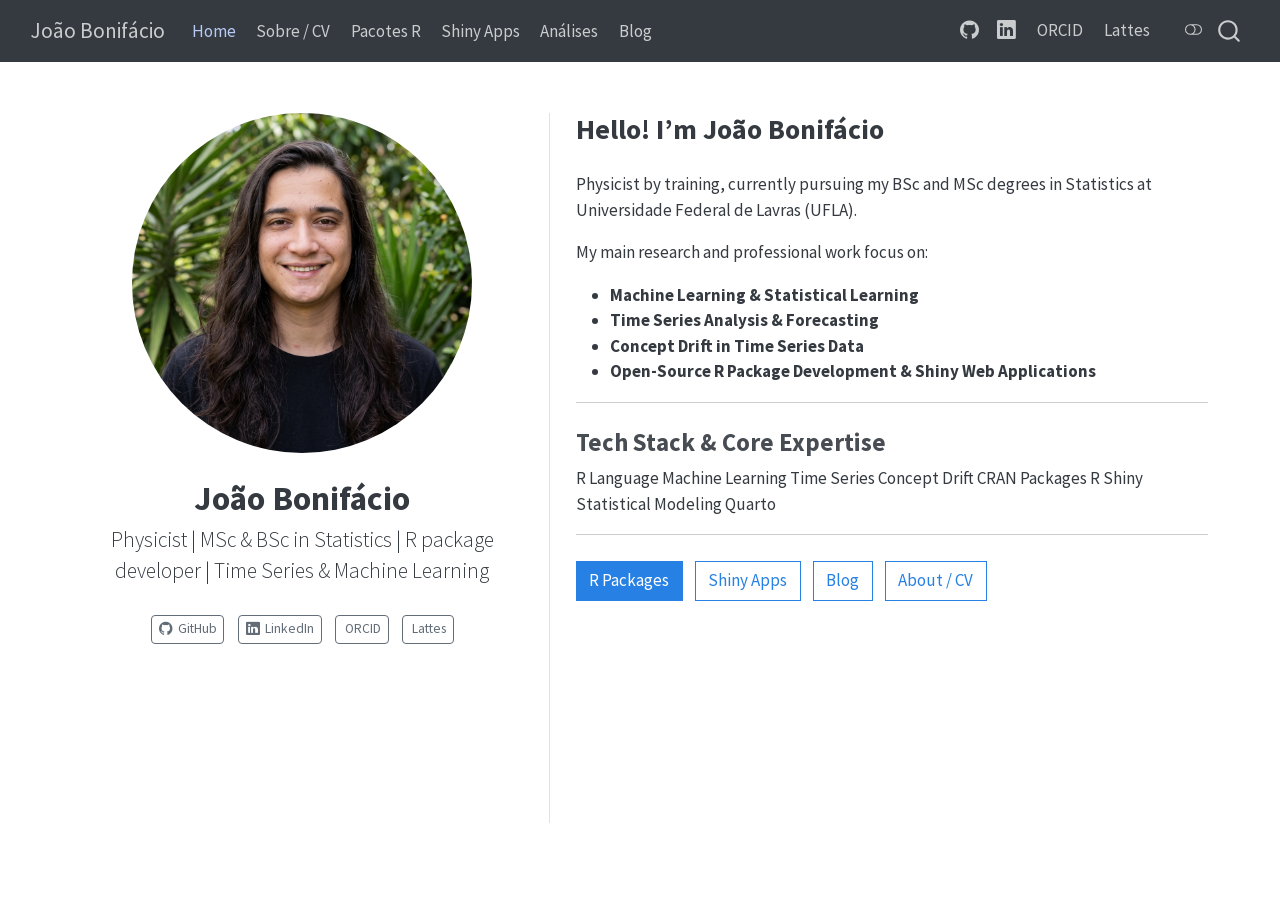
==== docs/index.html @ fd6541ae "feat: adicionar logos vetoriais de ORCID e Lattes e remover link do CRAN das caixas de links" ====
<!DOCTYPE html>
<html xmlns="http://www.w3.org/1999/xhtml" lang="en" xml:lang="en"><head>

<meta charset="utf-8">
<meta name="generator" content="quarto-1.6.39">

<meta name="viewport" content="width=device-width, initial-scale=1.0, user-scalable=yes">


<title>João Bonifácio</title>
<style>
code{white-space: pre-wrap;}
span.smallcaps{font-variant: small-caps;}
div.columns{display: flex; gap: min(4vw, 1.5em);}
div.column{flex: auto; overflow-x: auto;}
div.hanging-indent{margin-left: 1.5em; text-indent: -1.5em;}
ul.task-list{list-style: none;}
ul.task-list li input[type="checkbox"] {
width: 0.8em;
margin: 0 0.8em 0.2em -1em;  vertical-align: middle;
}
</style>


<script>const headroomChanged = new CustomEvent("quarto-hrChanged", {
  detail: {},
  bubbles: true,
  cancelable: false,
  composed: false,
});

const announceDismiss = () => {
  const annEl = window.document.getElementById("quarto-announcement");
  if (annEl) {
    annEl.remove();

    const annId = annEl.getAttribute("data-announcement-id");
    window.localStorage.setItem(`quarto-announce-${annId}`, "true");
  }
};

const announceRegister = () => {
  const annEl = window.document.getElementById("quarto-announcement");
  if (annEl) {
    const annId = annEl.getAttribute("data-announcement-id");
    const isDismissed =
      window.localStorage.getItem(`quarto-announce-${annId}`) || false;
    if (isDismissed) {
      announceDismiss();
      return;
    } else {
      annEl.classList.remove("hidden");
    }

    const actionEl = annEl.querySelector(".quarto-announcement-action");
    if (actionEl) {
      actionEl.addEventListener("click", function (e) {
        e.preventDefault();
        // Hide the bar immediately
        announceDismiss();
      });
    }
  }
};

window.document.addEventListener("DOMContentLoaded", function () {
  let init = false;

  announceRegister();

  // Manage the back to top button, if one is present.
  let lastScrollTop = window.pageYOffset || document.documentElement.scrollTop;
  const scrollDownBuffer = 5;
  const scrollUpBuffer = 35;
  const btn = document.getElementById("quarto-back-to-top");
  const hideBackToTop = () => {
    btn.style.display = "none";
  };
  const showBackToTop = () => {
    btn.style.display = "inline-block";
  };
  if (btn) {
    window.document.addEventListener(
      "scroll",
      function () {
        const currentScrollTop =
          window.pageYOffset || document.documentElement.scrollTop;

        // Shows and hides the button 'intelligently' as the user scrolls
        if (currentScrollTop - scrollDownBuffer > lastScrollTop) {
          hideBackToTop();
          lastScrollTop = currentScrollTop <= 0 ? 0 : currentScrollTop;
        } else if (currentScrollTop < lastScrollTop - scrollUpBuffer) {
          showBackToTop();
          lastScrollTop = currentScrollTop <= 0 ? 0 : currentScrollTop;
        }

        // Show the button at the bottom, hides it at the top
        if (currentScrollTop <= 0) {
          hideBackToTop();
        } else if (
          window.innerHeight + currentScrollTop >=
          document.body.offsetHeight
        ) {
          showBackToTop();
        }
      },
      false
    );
  }

  function throttle(func, wait) {
    var timeout;
    return function () {
      const context = this;
      const args = arguments;
      const later = function () {
        clearTimeout(timeout);
        timeout = null;
        func.apply(context, args);
      };

      if (!timeout) {
        timeout = setTimeout(later, wait);
      }
    };
  }

  function headerOffset() {
    // Set an offset if there is are fixed top navbar
    const headerEl = window.document.querySelector("header.fixed-top");
    if (headerEl) {
      return headerEl.clientHeight;
    } else {
      return 0;
    }
  }

  function footerOffset() {
    const footerEl = window.document.querySelector("footer.footer");
    if (footerEl) {
      return footerEl.clientHeight;
    } else {
      return 0;
    }
  }

  function dashboardOffset() {
    const dashboardNavEl = window.document.getElementById(
      "quarto-dashboard-header"
    );
    if (dashboardNavEl !== null) {
      return dashboardNavEl.clientHeight;
    } else {
      return 0;
    }
  }

  function updateDocumentOffsetWithoutAnimation() {
    updateDocumentOffset(false);
  }

  function updateDocumentOffset(animated) {
    // set body offset
    const topOffset = headerOffset();
    const bodyOffset = topOffset + footerOffset() + dashboardOffset();
    const bodyEl = window.document.body;
    bodyEl.setAttribute("data-bs-offset", topOffset);
    bodyEl.style.paddingTop = topOffset + "px";

    // deal with sidebar offsets
    const sidebars = window.document.querySelectorAll(
      ".sidebar, .headroom-target"
    );
    sidebars.forEach((sidebar) => {
      if (!animated) {
        sidebar.classList.add("notransition");
        // Remove the no transition class after the animation has time to complete
        setTimeout(function () {
          sidebar.classList.remove("notransition");
        }, 201);
      }

      if (window.Headroom && sidebar.classList.contains("sidebar-unpinned")) {
        sidebar.style.top = "0";
        sidebar.style.maxHeight = "100vh";
      } else {
        sidebar.style.top = topOffset + "px";
        sidebar.style.maxHeight = "calc(100vh - " + topOffset + "px)";
      }
    });

    // allow space for footer
    const mainContainer = window.document.querySelector(".quarto-container");
    if (mainContainer) {
      mainContainer.style.minHeight = "calc(100vh - " + bodyOffset + "px)";
    }

    // link offset
    let linkStyle = window.document.querySelector("#quarto-target-style");
    if (!linkStyle) {
      linkStyle = window.document.createElement("style");
      linkStyle.setAttribute("id", "quarto-target-style");
      window.document.head.appendChild(linkStyle);
    }
    while (linkStyle.firstChild) {
      linkStyle.removeChild(linkStyle.firstChild);
    }
    if (topOffset > 0) {
      linkStyle.appendChild(
        window.document.createTextNode(`
      section:target::before {
        content: "";
        display: block;
        height: ${topOffset}px;
        margin: -${topOffset}px 0 0;
      }`)
      );
    }
    if (init) {
      window.dispatchEvent(headroomChanged);
    }
    init = true;
  }

  // initialize headroom
  var header = window.document.querySelector("#quarto-header");
  if (header && window.Headroom) {
    const headroom = new window.Headroom(header, {
      tolerance: 5,
      onPin: function () {
        const sidebars = window.document.querySelectorAll(
          ".sidebar, .headroom-target"
        );
        sidebars.forEach((sidebar) => {
          sidebar.classList.remove("sidebar-unpinned");
        });
        updateDocumentOffset();
      },
      onUnpin: function () {
        const sidebars = window.document.querySelectorAll(
          ".sidebar, .headroom-target"
        );
        sidebars.forEach((sidebar) => {
          sidebar.classList.add("sidebar-unpinned");
        });
        updateDocumentOffset();
      },
    });
    headroom.init();

    let frozen = false;
    window.quartoToggleHeadroom = function () {
      if (frozen) {
        headroom.unfreeze();
        frozen = false;
      } else {
        headroom.freeze();
        frozen = true;
      }
    };
  }

  window.addEventListener(
    "hashchange",
    function (e) {
      if (
        getComputedStyle(document.documentElement).scrollBehavior !== "smooth"
      ) {
        window.scrollTo(0, window.pageYOffset - headerOffset());
      }
    },
    false
  );

  // Observe size changed for the header
  const headerEl = window.document.querySelector("header.fixed-top");
  if (headerEl && window.ResizeObserver) {
    const observer = new window.ResizeObserver(() => {
      setTimeout(updateDocumentOffsetWithoutAnimation, 0);
    });
    observer.observe(headerEl, {
      attributes: true,
      childList: true,
      characterData: true,
    });
  } else {
    window.addEventListener(
      "resize",
      throttle(updateDocumentOffsetWithoutAnimation, 50)
    );
  }
  setTimeout(updateDocumentOffsetWithoutAnimation, 250);

  // fixup index.html links if we aren't on the filesystem
  if (window.location.protocol !== "file:") {
    const links = window.document.querySelectorAll("a");
    for (let i = 0; i < links.length; i++) {
      if (links[i].href) {
        links[i].dataset.originalHref = links[i].href;
        links[i].href = links[i].href.replace(/\/index\.html/, "/");
      }
    }

    // Fixup any sharing links that require urls
    // Append url to any sharing urls
    const sharingLinks = window.document.querySelectorAll(
      "a.sidebar-tools-main-item, a.quarto-navigation-tool, a.quarto-navbar-tools, a.quarto-navbar-tools-item"
    );
    for (let i = 0; i < sharingLinks.length; i++) {
      const sharingLink = sharingLinks[i];
      const href = sharingLink.getAttribute("href");
      if (href) {
        sharingLink.setAttribute(
          "href",
          href.replace("|url|", window.location.href)
        );
      }
    }

    // Scroll the active navigation item into view, if necessary
    const navSidebar = window.document.querySelector("nav#quarto-sidebar");
    if (navSidebar) {
      // Find the active item
      const activeItem = navSidebar.querySelector("li.sidebar-item a.active");
      if (activeItem) {
        // Wait for the scroll height and height to resolve by observing size changes on the
        // nav element that is scrollable
        const resizeObserver = new ResizeObserver((_entries) => {
          // The bottom of the element
          const elBottom = activeItem.offsetTop;
          const viewBottom = navSidebar.scrollTop + navSidebar.clientHeight;

          // The element height and scroll height are the same, then we are still loading
          if (viewBottom !== navSidebar.scrollHeight) {
            // Determine if the item isn't visible and scroll to it
            if (elBottom >= viewBottom) {
              navSidebar.scrollTop = elBottom;
            }

            // stop observing now since we've completed the scroll
            resizeObserver.unobserve(navSidebar);
          }
        });
        resizeObserver.observe(navSidebar);
      }
    }
  }
});
</script>
<script>/*!
 * headroom.js v0.12.0 - Give your page some headroom. Hide your header until you need it
 * Copyright (c) 2020 Nick Williams - http://wicky.nillia.ms/headroom.js
 * License: MIT
 */

!function(t,n){"object"==typeof exports&&"undefined"!=typeof module?module.exports=n():"function"==typeof define&&define.amd?define(n):(t=t||self).Headroom=n()}(this,function(){"use strict";function t(){return"undefined"!=typeof window}function d(t){return function(t){return t&&t.document&&function(t){return 9===t.nodeType}(t.document)}(t)?function(t){var n=t.document,o=n.body,s=n.documentElement;return{scrollHeight:function(){return Math.max(o.scrollHeight,s.scrollHeight,o.offsetHeight,s.offsetHeight,o.clientHeight,s.clientHeight)},height:function(){return t.innerHeight||s.clientHeight||o.clientHeight},scrollY:function(){return void 0!==t.pageYOffset?t.pageYOffset:(s||o.parentNode||o).scrollTop}}}(t):function(t){return{scrollHeight:function(){return Math.max(t.scrollHeight,t.offsetHeight,t.clientHeight)},height:function(){return Math.max(t.offsetHeight,t.clientHeight)},scrollY:function(){return t.scrollTop}}}(t)}function n(t,s,e){var n,o=function(){var n=!1;try{var t={get passive(){n=!0}};window.addEventListener("test",t,t),window.removeEventListener("test",t,t)}catch(t){n=!1}return n}(),i=!1,r=d(t),l=r.scrollY(),a={};function c(){var t=Math.round(r.scrollY()),n=r.height(),o=r.scrollHeight();a.scrollY=t,a.lastScrollY=l,a.direction=l<t?"down":"up",a.distance=Math.abs(t-l),a.isOutOfBounds=t<0||o<t+n,a.top=t<=s.offset[a.direction],a.bottom=o<=t+n,a.toleranceExceeded=a.distance>s.tolerance[a.direction],e(a),l=t,i=!1}function h(){i||(i=!0,n=requestAnimationFrame(c))}var u=!!o&&{passive:!0,capture:!1};return t.addEventListener("scroll",h,u),c(),{destroy:function(){cancelAnimationFrame(n),t.removeEventListener("scroll",h,u)}}}function o(t){return t===Object(t)?t:{down:t,up:t}}function s(t,n){n=n||{},Object.assign(this,s.options,n),this.classes=Object.assign({},s.options.classes,n.classes),this.elem=t,this.tolerance=o(this.tolerance),this.offset=o(this.offset),this.initialised=!1,this.frozen=!1}return s.prototype={constructor:s,init:function(){return s.cutsTheMustard&&!this.initialised&&(this.addClass("initial"),this.initialised=!0,setTimeout(function(t){t.scrollTracker=n(t.scroller,{offset:t.offset,tolerance:t.tolerance},t.update.bind(t))},100,this)),this},destroy:function(){this.initialised=!1,Object.keys(this.classes).forEach(this.removeClass,this),this.scrollTracker.destroy()},unpin:function(){!this.hasClass("pinned")&&this.hasClass("unpinned")||(this.addClass("unpinned"),this.removeClass("pinned"),this.onUnpin&&this.onUnpin.call(this))},pin:function(){this.hasClass("unpinned")&&(this.addClass("pinned"),this.removeClass("unpinned"),this.onPin&&this.onPin.call(this))},freeze:function(){this.frozen=!0,this.addClass("frozen")},unfreeze:function(){this.frozen=!1,this.removeClass("frozen")},top:function(){this.hasClass("top")||(this.addClass("top"),this.removeClass("notTop"),this.onTop&&this.onTop.call(this))},notTop:function(){this.hasClass("notTop")||(this.addClass("notTop"),this.removeClass("top"),this.onNotTop&&this.onNotTop.call(this))},bottom:function(){this.hasClass("bottom")||(this.addClass("bottom"),this.removeClass("notBottom"),this.onBottom&&this.onBottom.call(this))},notBottom:function(){this.hasClass("notBottom")||(this.addClass("notBottom"),this.removeClass("bottom"),this.onNotBottom&&this.onNotBottom.call(this))},shouldUnpin:function(t){return"down"===t.direction&&!t.top&&t.toleranceExceeded},shouldPin:function(t){return"up"===t.direction&&t.toleranceExceeded||t.top},addClass:function(t){this.elem.classList.add.apply(this.elem.classList,this.classes[t].split(" "))},removeClass:function(t){this.elem.classList.remove.apply(this.elem.classList,this.classes[t].split(" "))},hasClass:function(t){return this.classes[t].split(" ").every(function(t){return this.classList.contains(t)},this.elem)},update:function(t){t.isOutOfBounds||!0!==this.frozen&&(t.top?this.top():this.notTop(),t.bottom?this.bottom():this.notBottom(),this.shouldUnpin(t)?this.unpin():this.shouldPin(t)&&this.pin())}},s.options={tolerance:{up:0,down:0},offset:0,scroller:t()?window:null,classes:{frozen:"headroom--frozen",pinned:"headroom--pinned",unpinned:"headroom--unpinned",top:"headroom--top",notTop:"headroom--not-top",bottom:"headroom--bottom",notBottom:"headroom--not-bottom",initial:"headroom"}},s.cutsTheMustard=!!(t()&&function(){}.bind&&"classList"in document.documentElement&&Object.assign&&Object.keys&&requestAnimationFrame),s});
</script>
<script>/*!
 * clipboard.js v2.0.11
 * https://clipboardjs.com/
 *
 * Licensed MIT © Zeno Rocha
 */
!function(t,e){"object"==typeof exports&&"object"==typeof module?module.exports=e():"function"==typeof define&&define.amd?define([],e):"object"==typeof exports?exports.ClipboardJS=e():t.ClipboardJS=e()}(this,function(){return n={686:function(t,e,n){"use strict";n.d(e,{default:function(){return b}});var e=n(279),i=n.n(e),e=n(370),u=n.n(e),e=n(817),r=n.n(e);function c(t){try{return document.execCommand(t)}catch(t){return}}var a=function(t){t=r()(t);return c("cut"),t};function o(t,e){var n,o,t=(n=t,o="rtl"===document.documentElement.getAttribute("dir"),(t=document.createElement("textarea")).style.fontSize="12pt",t.style.border="0",t.style.padding="0",t.style.margin="0",t.style.position="absolute",t.style[o?"right":"left"]="-9999px",o=window.pageYOffset||document.documentElement.scrollTop,t.style.top="".concat(o,"px"),t.setAttribute("readonly",""),t.value=n,t);return e.container.appendChild(t),e=r()(t),c("copy"),t.remove(),e}var f=function(t){var e=1<arguments.length&&void 0!==arguments[1]?arguments[1]:{container:document.body},n="";return"string"==typeof t?n=o(t,e):t instanceof HTMLInputElement&&!["text","search","url","tel","password"].includes(null==t?void 0:t.type)?n=o(t.value,e):(n=r()(t),c("copy")),n};function l(t){return(l="function"==typeof Symbol&&"symbol"==typeof Symbol.iterator?function(t){return typeof t}:function(t){return t&&"function"==typeof Symbol&&t.constructor===Symbol&&t!==Symbol.prototype?"symbol":typeof t})(t)}var s=function(){var t=0<arguments.length&&void 0!==arguments[0]?arguments[0]:{},e=t.action,n=void 0===e?"copy":e,o=t.container,e=t.target,t=t.text;if("copy"!==n&&"cut"!==n)throw new Error('Invalid "action" value, use either "copy" or "cut"');if(void 0!==e){if(!e||"object"!==l(e)||1!==e.nodeType)throw new Error('Invalid "target" value, use a valid Element');if("copy"===n&&e.hasAttribute("disabled"))throw new Error('Invalid "target" attribute. Please use "readonly" instead of "disabled" attribute');if("cut"===n&&(e.hasAttribute("readonly")||e.hasAttribute("disabled")))throw new Error('Invalid "target" attribute. You can\'t cut text from elements with "readonly" or "disabled" attributes')}return t?f(t,{container:o}):e?"cut"===n?a(e):f(e,{container:o}):void 0};function p(t){return(p="function"==typeof Symbol&&"symbol"==typeof Symbol.iterator?function(t){return typeof t}:function(t){return t&&"function"==typeof Symbol&&t.constructor===Symbol&&t!==Symbol.prototype?"symbol":typeof t})(t)}function d(t,e){for(var n=0;n<e.length;n++){var o=e[n];o.enumerable=o.enumerable||!1,o.configurable=!0,"value"in o&&(o.writable=!0),Object.defineProperty(t,o.key,o)}}function y(t,e){return(y=Object.setPrototypeOf||function(t,e){return t.__proto__=e,t})(t,e)}function h(n){var o=function(){if("undefined"==typeof Reflect||!Reflect.construct)return!1;if(Reflect.construct.sham)return!1;if("function"==typeof Proxy)return!0;try{return Date.prototype.toString.call(Reflect.construct(Date,[],function(){})),!0}catch(t){return!1}}();return function(){var t,e=v(n);return t=o?(t=v(this).constructor,Reflect.construct(e,arguments,t)):e.apply(this,arguments),e=this,!(t=t)||"object"!==p(t)&&"function"!=typeof t?function(t){if(void 0!==t)return t;throw new ReferenceError("this hasn't been initialised - super() hasn't been called")}(e):t}}function v(t){return(v=Object.setPrototypeOf?Object.getPrototypeOf:function(t){return t.__proto__||Object.getPrototypeOf(t)})(t)}function m(t,e){t="data-clipboard-".concat(t);if(e.hasAttribute(t))return e.getAttribute(t)}var b=function(){!function(t,e){if("function"!=typeof e&&null!==e)throw new TypeError("Super expression must either be null or a function");t.prototype=Object.create(e&&e.prototype,{constructor:{value:t,writable:!0,configurable:!0}}),e&&y(t,e)}(r,i());var t,e,n,o=h(r);function r(t,e){var n;return function(t){if(!(t instanceof r))throw new TypeError("Cannot call a class as a function")}(this),(n=o.call(this)).resolveOptions(e),n.listenClick(t),n}return t=r,n=[{key:"copy",value:function(t){var e=1<arguments.length&&void 0!==arguments[1]?arguments[1]:{container:document.body};return f(t,e)}},{key:"cut",value:function(t){return a(t)}},{key:"isSupported",value:function(){var t=0<arguments.length&&void 0!==arguments[0]?arguments[0]:["copy","cut"],t="string"==typeof t?[t]:t,e=!!document.queryCommandSupported;return t.forEach(function(t){e=e&&!!document.queryCommandSupported(t)}),e}}],(e=[{key:"resolveOptions",value:function(){var t=0<arguments.length&&void 0!==arguments[0]?arguments[0]:{};this.action="function"==typeof t.action?t.action:this.defaultAction,this.target="function"==typeof t.target?t.target:this.defaultTarget,this.text="function"==typeof t.text?t.text:this.defaultText,this.container="object"===p(t.container)?t.container:document.body}},{key:"listenClick",value:function(t){var e=this;this.listener=u()(t,"click",function(t){return e.onClick(t)})}},{key:"onClick",value:function(t){var e=t.delegateTarget||t.currentTarget,n=this.action(e)||"copy",t=s({action:n,container:this.container,target:this.target(e),text:this.text(e)});this.emit(t?"success":"error",{action:n,text:t,trigger:e,clearSelection:function(){e&&e.focus(),window.getSelection().removeAllRanges()}})}},{key:"defaultAction",value:function(t){return m("action",t)}},{key:"defaultTarget",value:function(t){t=m("target",t);if(t)return document.querySelector(t)}},{key:"defaultText",value:function(t){return m("text",t)}},{key:"destroy",value:function(){this.listener.destroy()}}])&&d(t.prototype,e),n&&d(t,n),r}()},828:function(t){var e;"undefined"==typeof Element||Element.prototype.matches||((e=Element.prototype).matches=e.matchesSelector||e.mozMatchesSelector||e.msMatchesSelector||e.oMatchesSelector||e.webkitMatchesSelector),t.exports=function(t,e){for(;t&&9!==t.nodeType;){if("function"==typeof t.matches&&t.matches(e))return t;t=t.parentNode}}},438:function(t,e,n){var u=n(828);function i(t,e,n,o,r){var i=function(e,n,t,o){return function(t){t.delegateTarget=u(t.target,n),t.delegateTarget&&o.call(e,t)}}.apply(this,arguments);return t.addEventListener(n,i,r),{destroy:function(){t.removeEventListener(n,i,r)}}}t.exports=function(t,e,n,o,r){return"function"==typeof t.addEventListener?i.apply(null,arguments):"function"==typeof n?i.bind(null,document).apply(null,arguments):("string"==typeof t&&(t=document.querySelectorAll(t)),Array.prototype.map.call(t,function(t){return i(t,e,n,o,r)}))}},879:function(t,n){n.node=function(t){return void 0!==t&&t instanceof HTMLElement&&1===t.nodeType},n.nodeList=function(t){var e=Object.prototype.toString.call(t);return void 0!==t&&("[object NodeList]"===e||"[object HTMLCollection]"===e)&&"length"in t&&(0===t.length||n.node(t[0]))},n.string=function(t){return"string"==typeof t||t instanceof String},n.fn=function(t){return"[object Function]"===Object.prototype.toString.call(t)}},370:function(t,e,n){var f=n(879),l=n(438);t.exports=function(t,e,n){if(!t&&!e&&!n)throw new Error("Missing required arguments");if(!f.string(e))throw new TypeError("Second argument must be a String");if(!f.fn(n))throw new TypeError("Third argument must be a Function");if(f.node(t))return c=e,a=n,(u=t).addEventListener(c,a),{destroy:function(){u.removeEventListener(c,a)}};if(f.nodeList(t))return o=t,r=e,i=n,Array.prototype.forEach.call(o,function(t){t.addEventListener(r,i)}),{destroy:function(){Array.prototype.forEach.call(o,function(t){t.removeEventListener(r,i)})}};if(f.string(t))return t=t,e=e,n=n,l(document.body,t,e,n);throw new TypeError("First argument must be a String, HTMLElement, HTMLCollection, or NodeList");var o,r,i,u,c,a}},817:function(t){t.exports=function(t){var e,n="SELECT"===t.nodeName?(t.focus(),t.value):"INPUT"===t.nodeName||"TEXTAREA"===t.nodeName?((e=t.hasAttribute("readonly"))||t.setAttribute("readonly",""),t.select(),t.setSelectionRange(0,t.value.length),e||t.removeAttribute("readonly"),t.value):(t.hasAttribute("contenteditable")&&t.focus(),n=window.getSelection(),(e=document.createRange()).selectNodeContents(t),n.removeAllRanges(),n.addRange(e),n.toString());return n}},279:function(t){function e(){}e.prototype={on:function(t,e,n){var o=this.e||(this.e={});return(o[t]||(o[t]=[])).push({fn:e,ctx:n}),this},once:function(t,e,n){var o=this;function r(){o.off(t,r),e.apply(n,arguments)}return r._=e,this.on(t,r,n)},emit:function(t){for(var e=[].slice.call(arguments,1),n=((this.e||(this.e={}))[t]||[]).slice(),o=0,r=n.length;o<r;o++)n[o].fn.apply(n[o].ctx,e);return this},off:function(t,e){var n=this.e||(this.e={}),o=n[t],r=[];if(o&&e)for(var i=0,u=o.length;i<u;i++)o[i].fn!==e&&o[i].fn._!==e&&r.push(o[i]);return r.length?n[t]=r:delete n[t],this}},t.exports=e,t.exports.TinyEmitter=e}},r={},o.n=function(t){var e=t&&t.__esModule?function(){return t.default}:function(){return t};return o.d(e,{a:e}),e},o.d=function(t,e){for(var n in e)o.o(e,n)&&!o.o(t,n)&&Object.defineProperty(t,n,{enumerable:!0,get:e[n]})},o.o=function(t,e){return Object.prototype.hasOwnProperty.call(t,e)},o(686).default;function o(t){if(r[t])return r[t].exports;var e=r[t]={exports:{}};return n[t](e,e.exports,o),e.exports}var n,r});</script>
<script>/*! @algolia/autocomplete-js 1.11.1 | MIT License | © Algolia, Inc. and contributors | https://github.com/algolia/autocomplete */
!function(e,t){"object"==typeof exports&&"undefined"!=typeof module?t(exports):"function"==typeof define&&define.amd?define(["exports"],t):t((e="undefined"!=typeof globalThis?globalThis:e||self)["@algolia/autocomplete-js"]={})}(this,(function(e){"use strict";function t(e,t){var n=Object.keys(e);if(Object.getOwnPropertySymbols){var r=Object.getOwnPropertySymbols(e);t&&(r=r.filter((function(t){return Object.getOwnPropertyDescriptor(e,t).enumerable}))),n.push.apply(n,r)}return n}function n(e){for(var n=1;n<arguments.length;n++){var r=null!=arguments[n]?arguments[n]:{};n%2?t(Object(r),!0).forEach((function(t){o(e,t,r[t])})):Object.getOwnPropertyDescriptors?Object.defineProperties(e,Object.getOwnPropertyDescriptors(r)):t(Object(r)).forEach((function(t){Object.defineProperty(e,t,Object.getOwnPropertyDescriptor(r,t))}))}return e}function r(e){return r="function"==typeof Symbol&&"symbol"==typeof Symbol.iterator?function(e){return typeof e}:function(e){return e&&"function"==typeof Symbol&&e.constructor===Symbol&&e!==Symbol.prototype?"symbol":typeof e},r(e)}function o(e,t,n){return(t=function(e){var t=function(e,t){if("object"!=typeof e||null===e)return e;var n=e[Symbol.toPrimitive];if(void 0!==n){var r=n.call(e,t||"default");if("object"!=typeof r)return r;throw new TypeError("@@toPrimitive must return a primitive value.")}return("string"===t?String:Number)(e)}(e,"string");return"symbol"==typeof t?t:String(t)}(t))in e?Object.defineProperty(e,t,{value:n,enumerable:!0,configurable:!0,writable:!0}):e[t]=n,e}function i(){return i=Object.assign?Object.assign.bind():function(e){for(var t=1;t<arguments.length;t++){var n=arguments[t];for(var r in n)Object.prototype.hasOwnProperty.call(n,r)&&(e[r]=n[r])}return e},i.apply(this,arguments)}function u(e,t){if(null==e)return{};var n,r,o=function(e,t){if(null==e)return{};var n,r,o={},i=Object.keys(e);for(r=0;r<i.length;r++)n=i[r],t.indexOf(n)>=0||(o[n]=e[n]);return o}(e,t);if(Object.getOwnPropertySymbols){var i=Object.getOwnPropertySymbols(e);for(r=0;r<i.length;r++)n=i[r],t.indexOf(n)>=0||Object.prototype.propertyIsEnumerable.call(e,n)&&(o[n]=e[n])}return o}function a(e,t){return function(e){if(Array.isArray(e))return e}(e)||function(e,t){var n=null==e?null:"undefined"!=typeof Symbol&&e[Symbol.iterator]||e["@@iterator"];if(null!=n){var r,o,i,u,a=[],l=!0,c=!1;try{if(i=(n=n.call(e)).next,0===t){if(Object(n)!==n)return;l=!1}else for(;!(l=(r=i.call(n)).done)&&(a.push(r.value),a.length!==t);l=!0);}catch(e){c=!0,o=e}finally{try{if(!l&&null!=n.return&&(u=n.return(),Object(u)!==u))return}finally{if(c)throw o}}return a}}(e,t)||c(e,t)||function(){throw new TypeError("Invalid attempt to destructure non-iterable instance.\nIn order to be iterable, non-array objects must have a [Symbol.iterator]() method.")}()}function l(e){return function(e){if(Array.isArray(e))return s(e)}(e)||function(e){if("undefined"!=typeof Symbol&&null!=e[Symbol.iterator]||null!=e["@@iterator"])return Array.from(e)}(e)||c(e)||function(){throw new TypeError("Invalid attempt to spread non-iterable instance.\nIn order to be iterable, non-array objects must have a [Symbol.iterator]() method.")}()}function c(e,t){if(e){if("string"==typeof e)return s(e,t);var n=Object.prototype.toString.call(e).slice(8,-1);return"Object"===n&&e.constructor&&(n=e.constructor.name),"Map"===n||"Set"===n?Array.from(e):"Arguments"===n||/^(?:Ui|I)nt(?:8|16|32)(?:Clamped)?Array$/.test(n)?s(e,t):void 0}}function s(e,t){(null==t||t>e.length)&&(t=e.length);for(var n=0,r=new Array(t);n<t;n++)r[n]=e[n];return r}function f(e){return{current:e}}function p(e,t){var n=void 0;return function(){for(var r=arguments.length,o=new Array(r),i=0;i<r;i++)o[i]=arguments[i];n&&clearTimeout(n),n=setTimeout((function(){return e.apply(void 0,o)}),t)}}function m(e){return e.reduce((function(e,t){return e.concat(t)}),[])}var v=0;function d(){return"autocomplete-".concat(v++)}function y(e,t){return t.reduce((function(e,t){return e&&e[t]}),e)}function b(e){return 0===e.collections.length?0:e.collections.reduce((function(e,t){return e+t.items.length}),0)}function g(e){return e!==Object(e)}function h(e,t){if(e===t)return!0;if(g(e)||g(t)||"function"==typeof e||"function"==typeof t)return e===t;if(Object.keys(e).length!==Object.keys(t).length)return!1;for(var n=0,r=Object.keys(e);n<r.length;n++){var o=r[n];if(!(o in t))return!1;if(!h(e[o],t[o]))return!1}return!0}var O=function(){};var _="1.11.1",S=[{segment:"autocomplete-core",version:_}];function j(e){var t=e.item,n=e.items,r=void 0===n?[]:n;return{index:t.__autocomplete_indexName,items:[t],positions:[1+r.findIndex((function(e){return e.objectID===t.objectID}))],queryID:t.__autocomplete_queryID,algoliaSource:["autocomplete"]}}function P(e,t){return function(e){if(Array.isArray(e))return e}(e)||function(e,t){var n=null==e?null:"undefined"!=typeof Symbol&&e[Symbol.iterator]||e["@@iterator"];if(null!=n){var r,o,i,u,a=[],l=!0,c=!1;try{if(i=(n=n.call(e)).next,0===t){if(Object(n)!==n)return;l=!1}else for(;!(l=(r=i.call(n)).done)&&(a.push(r.value),a.length!==t);l=!0);}catch(e){c=!0,o=e}finally{try{if(!l&&null!=n.return&&(u=n.return(),Object(u)!==u))return}finally{if(c)throw o}}return a}}(e,t)||function(e,t){if(!e)return;if("string"==typeof e)return w(e,t);var n=Object.prototype.toString.call(e).slice(8,-1);"Object"===n&&e.constructor&&(n=e.constructor.name);if("Map"===n||"Set"===n)return Array.from(e);if("Arguments"===n||/^(?:Ui|I)nt(?:8|16|32)(?:Clamped)?Array$/.test(n))return w(e,t)}(e,t)||function(){throw new TypeError("Invalid attempt to destructure non-iterable instance.\nIn order to be iterable, non-array objects must have a [Symbol.iterator]() method.")}()}function w(e,t){(null==t||t>e.length)&&(t=e.length);for(var n=0,r=new Array(t);n<t;n++)r[n]=e[n];return r}var I=["items"],A=["items"];function E(e){return E="function"==typeof Symbol&&"symbol"==typeof Symbol.iterator?function(e){return typeof e}:function(e){return e&&"function"==typeof Symbol&&e.constructor===Symbol&&e!==Symbol.prototype?"symbol":typeof e},E(e)}function D(e){return function(e){if(Array.isArray(e))return C(e)}(e)||function(e){if("undefined"!=typeof Symbol&&null!=e[Symbol.iterator]||null!=e["@@iterator"])return Array.from(e)}(e)||function(e,t){if(!e)return;if("string"==typeof e)return C(e,t);var n=Object.prototype.toString.call(e).slice(8,-1);"Object"===n&&e.constructor&&(n=e.constructor.name);if("Map"===n||"Set"===n)return Array.from(e);if("Arguments"===n||/^(?:Ui|I)nt(?:8|16|32)(?:Clamped)?Array$/.test(n))return C(e,t)}(e)||function(){throw new TypeError("Invalid attempt to spread non-iterable instance.\nIn order to be iterable, non-array objects must have a [Symbol.iterator]() method.")}()}function C(e,t){(null==t||t>e.length)&&(t=e.length);for(var n=0,r=new Array(t);n<t;n++)r[n]=e[n];return r}function k(e,t){if(null==e)return{};var n,r,o=function(e,t){if(null==e)return{};var n,r,o={},i=Object.keys(e);for(r=0;r<i.length;r++)n=i[r],t.indexOf(n)>=0||(o[n]=e[n]);return o}(e,t);if(Object.getOwnPropertySymbols){var i=Object.getOwnPropertySymbols(e);for(r=0;r<i.length;r++)n=i[r],t.indexOf(n)>=0||Object.prototype.propertyIsEnumerable.call(e,n)&&(o[n]=e[n])}return o}function x(e,t){var n=Object.keys(e);if(Object.getOwnPropertySymbols){var r=Object.getOwnPropertySymbols(e);t&&(r=r.filter((function(t){return Object.getOwnPropertyDescriptor(e,t).enumerable}))),n.push.apply(n,r)}return n}function N(e){for(var t=1;t<arguments.length;t++){var n=null!=arguments[t]?arguments[t]:{};t%2?x(Object(n),!0).forEach((function(t){T(e,t,n[t])})):Object.getOwnPropertyDescriptors?Object.defineProperties(e,Object.getOwnPropertyDescriptors(n)):x(Object(n)).forEach((function(t){Object.defineProperty(e,t,Object.getOwnPropertyDescriptor(n,t))}))}return e}function T(e,t,n){return(t=function(e){var t=function(e,t){if("object"!==E(e)||null===e)return e;var n=e[Symbol.toPrimitive];if(void 0!==n){var r=n.call(e,t||"default");if("object"!==E(r))return r;throw new TypeError("@@toPrimitive must return a primitive value.")}return("string"===t?String:Number)(e)}(e,"string");return"symbol"===E(t)?t:String(t)}(t))in e?Object.defineProperty(e,t,{value:n,enumerable:!0,configurable:!0,writable:!0}):e[t]=n,e}function q(e){for(var t=arguments.length>1&&void 0!==arguments[1]?arguments[1]:20,n=[],r=0;r<e.objectIDs.length;r+=t)n.push(N(N({},e),{},{objectIDs:e.objectIDs.slice(r,r+t)}));return n}function B(e){return e.map((function(e){var t=e.items,n=k(e,I);return N(N({},n),{},{objectIDs:(null==t?void 0:t.map((function(e){return e.objectID})))||n.objectIDs})}))}function R(e){var t,n,r,o=(t=P((e.version||"").split(".").map(Number),2),n=t[0],r=t[1],n>=3||2===n&&r>=4||1===n&&r>=10);function i(t,n,r){if(o&&void 0!==r){var i=r[0].__autocomplete_algoliaCredentials,u={"X-Algolia-Application-Id":i.appId,"X-Algolia-API-Key":i.apiKey};e.apply(void 0,[t].concat(D(n),[{headers:u}]))}else e.apply(void 0,[t].concat(D(n)))}return{init:function(t,n){e("init",{appId:t,apiKey:n})},setUserToken:function(t){e("setUserToken",t)},clickedObjectIDsAfterSearch:function(){for(var e=arguments.length,t=new Array(e),n=0;n<e;n++)t[n]=arguments[n];t.length>0&&i("clickedObjectIDsAfterSearch",B(t),t[0].items)},clickedObjectIDs:function(){for(var e=arguments.length,t=new Array(e),n=0;n<e;n++)t[n]=arguments[n];t.length>0&&i("clickedObjectIDs",B(t),t[0].items)},clickedFilters:function(){for(var t=arguments.length,n=new Array(t),r=0;r<t;r++)n[r]=arguments[r];n.length>0&&e.apply(void 0,["clickedFilters"].concat(n))},convertedObjectIDsAfterSearch:function(){for(var e=arguments.length,t=new Array(e),n=0;n<e;n++)t[n]=arguments[n];t.length>0&&i("convertedObjectIDsAfterSearch",B(t),t[0].items)},convertedObjectIDs:function(){for(var e=arguments.length,t=new Array(e),n=0;n<e;n++)t[n]=arguments[n];t.length>0&&i("convertedObjectIDs",B(t),t[0].items)},convertedFilters:function(){for(var t=arguments.length,n=new Array(t),r=0;r<t;r++)n[r]=arguments[r];n.length>0&&e.apply(void 0,["convertedFilters"].concat(n))},viewedObjectIDs:function(){for(var e=arguments.length,t=new Array(e),n=0;n<e;n++)t[n]=arguments[n];t.length>0&&t.reduce((function(e,t){var n=t.items,r=k(t,A);return[].concat(D(e),D(q(N(N({},r),{},{objectIDs:(null==n?void 0:n.map((function(e){return e.objectID})))||r.objectIDs})).map((function(e){return{items:n,payload:e}}))))}),[]).forEach((function(e){var t=e.items;return i("viewedObjectIDs",[e.payload],t)}))},viewedFilters:function(){for(var t=arguments.length,n=new Array(t),r=0;r<t;r++)n[r]=arguments[r];n.length>0&&e.apply(void 0,["viewedFilters"].concat(n))}}}function F(e){var t=e.items.reduce((function(e,t){var n;return e[t.__autocomplete_indexName]=(null!==(n=e[t.__autocomplete_indexName])&&void 0!==n?n:[]).concat(t),e}),{});return Object.keys(t).map((function(e){return{index:e,items:t[e],algoliaSource:["autocomplete"]}}))}function L(e){return e.objectID&&e.__autocomplete_indexName&&e.__autocomplete_queryID}function U(e){return U="function"==typeof Symbol&&"symbol"==typeof Symbol.iterator?function(e){return typeof e}:function(e){return e&&"function"==typeof Symbol&&e.constructor===Symbol&&e!==Symbol.prototype?"symbol":typeof e},U(e)}function M(e){return function(e){if(Array.isArray(e))return H(e)}(e)||function(e){if("undefined"!=typeof Symbol&&null!=e[Symbol.iterator]||null!=e["@@iterator"])return Array.from(e)}(e)||function(e,t){if(!e)return;if("string"==typeof e)return H(e,t);var n=Object.prototype.toString.call(e).slice(8,-1);"Object"===n&&e.constructor&&(n=e.constructor.name);if("Map"===n||"Set"===n)return Array.from(e);if("Arguments"===n||/^(?:Ui|I)nt(?:8|16|32)(?:Clamped)?Array$/.test(n))return H(e,t)}(e)||function(){throw new TypeError("Invalid attempt to spread non-iterable instance.\nIn order to be iterable, non-array objects must have a [Symbol.iterator]() method.")}()}function H(e,t){(null==t||t>e.length)&&(t=e.length);for(var n=0,r=new Array(t);n<t;n++)r[n]=e[n];return r}function V(e,t){var n=Object.keys(e);if(Object.getOwnPropertySymbols){var r=Object.getOwnPropertySymbols(e);t&&(r=r.filter((function(t){return Object.getOwnPropertyDescriptor(e,t).enumerable}))),n.push.apply(n,r)}return n}function W(e){for(var t=1;t<arguments.length;t++){var n=null!=arguments[t]?arguments[t]:{};t%2?V(Object(n),!0).forEach((function(t){K(e,t,n[t])})):Object.getOwnPropertyDescriptors?Object.defineProperties(e,Object.getOwnPropertyDescriptors(n)):V(Object(n)).forEach((function(t){Object.defineProperty(e,t,Object.getOwnPropertyDescriptor(n,t))}))}return e}function K(e,t,n){return(t=function(e){var t=function(e,t){if("object"!==U(e)||null===e)return e;var n=e[Symbol.toPrimitive];if(void 0!==n){var r=n.call(e,t||"default");if("object"!==U(r))return r;throw new TypeError("@@toPrimitive must return a primitive value.")}return("string"===t?String:Number)(e)}(e,"string");return"symbol"===U(t)?t:String(t)}(t))in e?Object.defineProperty(e,t,{value:n,enumerable:!0,configurable:!0,writable:!0}):e[t]=n,e}var Q="2.6.0",$="https://cdn.jsdelivr.net/npm/search-insights@".concat(Q,"/dist/search-insights.min.js"),z=p((function(e){var t=e.onItemsChange,n=e.items,r=e.insights,o=e.state;t({insights:r,insightsEvents:F({items:n}).map((function(e){return W({eventName:"Items Viewed"},e)})),state:o})}),400);function G(e){var t=function(e){return W({onItemsChange:function(e){var t=e.insights,n=e.insightsEvents;t.viewedObjectIDs.apply(t,M(n.map((function(e){return W(W({},e),{},{algoliaSource:[].concat(M(e.algoliaSource||[]),["autocomplete-internal"])})}))))},onSelect:function(e){var t=e.insights,n=e.insightsEvents;t.clickedObjectIDsAfterSearch.apply(t,M(n.map((function(e){return W(W({},e),{},{algoliaSource:[].concat(M(e.algoliaSource||[]),["autocomplete-internal"])})}))))},onActive:O},e)}(e),n=t.insightsClient,r=t.onItemsChange,o=t.onSelect,i=t.onActive,u=n;n||function(e){if("undefined"!=typeof window)e({window:window})}((function(e){var t=e.window,n=t.AlgoliaAnalyticsObject||"aa";"string"==typeof n&&(u=t[n]),u||(t.AlgoliaAnalyticsObject=n,t[n]||(t[n]=function(){t[n].queue||(t[n].queue=[]);for(var e=arguments.length,r=new Array(e),o=0;o<e;o++)r[o]=arguments[o];t[n].queue.push(r)}),t[n].version=Q,u=t[n],function(e){var t="[Autocomplete]: Could not load search-insights.js. Please load it manually following https://alg.li/insights-autocomplete";try{var n=e.document.createElement("script");n.async=!0,n.src=$,n.onerror=function(){console.error(t)},document.body.appendChild(n)}catch(e){console.error(t)}}(t))}));var a=R(u),l=f([]),c=p((function(e){var t=e.state;if(t.isOpen){var n=t.collections.reduce((function(e,t){return[].concat(M(e),M(t.items))}),[]).filter(L);h(l.current.map((function(e){return e.objectID})),n.map((function(e){return e.objectID})))||(l.current=n,n.length>0&&z({onItemsChange:r,items:n,insights:a,state:t}))}}),0);return{name:"aa.algoliaInsightsPlugin",subscribe:function(e){var t=e.setContext,n=e.onSelect,r=e.onActive;function l(e){t({algoliaInsightsPlugin:{__algoliaSearchParameters:W({clickAnalytics:!0},e?{userToken:e}:{}),insights:a}})}u("addAlgoliaAgent","insights-plugin"),l(),u("onUserTokenChange",l),u("getUserToken",null,(function(e,t){l(t)})),n((function(e){var t=e.item,n=e.state,r=e.event,i=e.source;L(t)&&o({state:n,event:r,insights:a,item:t,insightsEvents:[W({eventName:"Item Selected"},j({item:t,items:i.getItems().filter(L)}))]})})),r((function(e){var t=e.item,n=e.source,r=e.state,o=e.event;L(t)&&i({state:r,event:o,insights:a,item:t,insightsEvents:[W({eventName:"Item Active"},j({item:t,items:n.getItems().filter(L)}))]})}))},onStateChange:function(e){var t=e.state;c({state:t})},__autocomplete_pluginOptions:e}}function J(e,t){var n=t;return{then:function(t,r){return J(e.then(Y(t,n,e),Y(r,n,e)),n)},catch:function(t){return J(e.catch(Y(t,n,e)),n)},finally:function(t){return t&&n.onCancelList.push(t),J(e.finally(Y(t&&function(){return n.onCancelList=[],t()},n,e)),n)},cancel:function(){n.isCanceled=!0;var e=n.onCancelList;n.onCancelList=[],e.forEach((function(e){e()}))},isCanceled:function(){return!0===n.isCanceled}}}function X(e){return J(e,{isCanceled:!1,onCancelList:[]})}function Y(e,t,n){return e?function(n){return t.isCanceled?n:e(n)}:n}function Z(e,t,n,r){if(!n)return null;if(e<0&&(null===t||null!==r&&0===t))return n+e;var o=(null===t?-1:t)+e;return o<=-1||o>=n?null===r?null:0:o}function ee(e,t){var n=Object.keys(e);if(Object.getOwnPropertySymbols){var r=Object.getOwnPropertySymbols(e);t&&(r=r.filter((function(t){return Object.getOwnPropertyDescriptor(e,t).enumerable}))),n.push.apply(n,r)}return n}function te(e){for(var t=1;t<arguments.length;t++){var n=null!=arguments[t]?arguments[t]:{};t%2?ee(Object(n),!0).forEach((function(t){ne(e,t,n[t])})):Object.getOwnPropertyDescriptors?Object.defineProperties(e,Object.getOwnPropertyDescriptors(n)):ee(Object(n)).forEach((function(t){Object.defineProperty(e,t,Object.getOwnPropertyDescriptor(n,t))}))}return e}function ne(e,t,n){return(t=function(e){var t=function(e,t){if("object"!==re(e)||null===e)return e;var n=e[Symbol.toPrimitive];if(void 0!==n){var r=n.call(e,t||"default");if("object"!==re(r))return r;throw new TypeError("@@toPrimitive must return a primitive value.")}return("string"===t?String:Number)(e)}(e,"string");return"symbol"===re(t)?t:String(t)}(t))in e?Object.defineProperty(e,t,{value:n,enumerable:!0,configurable:!0,writable:!0}):e[t]=n,e}function re(e){return re="function"==typeof Symbol&&"symbol"==typeof Symbol.iterator?function(e){return typeof e}:function(e){return e&&"function"==typeof Symbol&&e.constructor===Symbol&&e!==Symbol.prototype?"symbol":typeof e},re(e)}function oe(e){var t=function(e){var t=e.collections.map((function(e){return e.items.length})).reduce((function(e,t,n){var r=(e[n-1]||0)+t;return e.push(r),e}),[]).reduce((function(t,n){return n<=e.activeItemId?t+1:t}),0);return e.collections[t]}(e);if(!t)return null;var n=t.items[function(e){for(var t=e.state,n=e.collection,r=!1,o=0,i=0;!1===r;){var u=t.collections[o];if(u===n){r=!0;break}i+=u.items.length,o++}return t.activeItemId-i}({state:e,collection:t})],r=t.source;return{item:n,itemInputValue:r.getItemInputValue({item:n,state:e}),itemUrl:r.getItemUrl({item:n,state:e}),source:r}}function ie(e,t,n){return[e,null==n?void 0:n.sourceId,t].filter(Boolean).join("-").replace(/\s/g,"")}var ue=/((gt|sm)-|galaxy nexus)|samsung[- ]|samsungbrowser/i;function ae(e){return ae="function"==typeof Symbol&&"symbol"==typeof Symbol.iterator?function(e){return typeof e}:function(e){return e&&"function"==typeof Symbol&&e.constructor===Symbol&&e!==Symbol.prototype?"symbol":typeof e},ae(e)}function le(e,t){var n=Object.keys(e);if(Object.getOwnPropertySymbols){var r=Object.getOwnPropertySymbols(e);t&&(r=r.filter((function(t){return Object.getOwnPropertyDescriptor(e,t).enumerable}))),n.push.apply(n,r)}return n}function ce(e,t,n){return(t=function(e){var t=function(e,t){if("object"!==ae(e)||null===e)return e;var n=e[Symbol.toPrimitive];if(void 0!==n){var r=n.call(e,t||"default");if("object"!==ae(r))return r;throw new TypeError("@@toPrimitive must return a primitive value.")}return("string"===t?String:Number)(e)}(e,"string");return"symbol"===ae(t)?t:String(t)}(t))in e?Object.defineProperty(e,t,{value:n,enumerable:!0,configurable:!0,writable:!0}):e[t]=n,e}function se(e,t,n){var r,o=t.initialState;return{getState:function(){return o},dispatch:function(r,i){var u=function(e){for(var t=1;t<arguments.length;t++){var n=null!=arguments[t]?arguments[t]:{};t%2?le(Object(n),!0).forEach((function(t){ce(e,t,n[t])})):Object.getOwnPropertyDescriptors?Object.defineProperties(e,Object.getOwnPropertyDescriptors(n)):le(Object(n)).forEach((function(t){Object.defineProperty(e,t,Object.getOwnPropertyDescriptor(n,t))}))}return e}({},o);o=e(o,{type:r,props:t,payload:i}),n({state:o,prevState:u})},pendingRequests:(r=[],{add:function(e){return r.push(e),e.finally((function(){r=r.filter((function(t){return t!==e}))}))},cancelAll:function(){r.forEach((function(e){return e.cancel()}))},isEmpty:function(){return 0===r.length}})}}function fe(e){return fe="function"==typeof Symbol&&"symbol"==typeof Symbol.iterator?function(e){return typeof e}:function(e){return e&&"function"==typeof Symbol&&e.constructor===Symbol&&e!==Symbol.prototype?"symbol":typeof e},fe(e)}function pe(e,t){var n=Object.keys(e);if(Object.getOwnPropertySymbols){var r=Object.getOwnPropertySymbols(e);t&&(r=r.filter((function(t){return Object.getOwnPropertyDescriptor(e,t).enumerable}))),n.push.apply(n,r)}return n}function me(e){for(var t=1;t<arguments.length;t++){var n=null!=arguments[t]?arguments[t]:{};t%2?pe(Object(n),!0).forEach((function(t){ve(e,t,n[t])})):Object.getOwnPropertyDescriptors?Object.defineProperties(e,Object.getOwnPropertyDescriptors(n)):pe(Object(n)).forEach((function(t){Object.defineProperty(e,t,Object.getOwnPropertyDescriptor(n,t))}))}return e}function ve(e,t,n){return(t=function(e){var t=function(e,t){if("object"!==fe(e)||null===e)return e;var n=e[Symbol.toPrimitive];if(void 0!==n){var r=n.call(e,t||"default");if("object"!==fe(r))return r;throw new TypeError("@@toPrimitive must return a primitive value.")}return("string"===t?String:Number)(e)}(e,"string");return"symbol"===fe(t)?t:String(t)}(t))in e?Object.defineProperty(e,t,{value:n,enumerable:!0,configurable:!0,writable:!0}):e[t]=n,e}function de(e){return de="function"==typeof Symbol&&"symbol"==typeof Symbol.iterator?function(e){return typeof e}:function(e){return e&&"function"==typeof Symbol&&e.constructor===Symbol&&e!==Symbol.prototype?"symbol":typeof e},de(e)}function ye(e){return function(e){if(Array.isArray(e))return be(e)}(e)||function(e){if("undefined"!=typeof Symbol&&null!=e[Symbol.iterator]||null!=e["@@iterator"])return Array.from(e)}(e)||function(e,t){if(!e)return;if("string"==typeof e)return be(e,t);var n=Object.prototype.toString.call(e).slice(8,-1);"Object"===n&&e.constructor&&(n=e.constructor.name);if("Map"===n||"Set"===n)return Array.from(e);if("Arguments"===n||/^(?:Ui|I)nt(?:8|16|32)(?:Clamped)?Array$/.test(n))return be(e,t)}(e)||function(){throw new TypeError("Invalid attempt to spread non-iterable instance.\nIn order to be iterable, non-array objects must have a [Symbol.iterator]() method.")}()}function be(e,t){(null==t||t>e.length)&&(t=e.length);for(var n=0,r=new Array(t);n<t;n++)r[n]=e[n];return r}function ge(e,t){var n=Object.keys(e);if(Object.getOwnPropertySymbols){var r=Object.getOwnPropertySymbols(e);t&&(r=r.filter((function(t){return Object.getOwnPropertyDescriptor(e,t).enumerable}))),n.push.apply(n,r)}return n}function he(e){for(var t=1;t<arguments.length;t++){var n=null!=arguments[t]?arguments[t]:{};t%2?ge(Object(n),!0).forEach((function(t){Oe(e,t,n[t])})):Object.getOwnPropertyDescriptors?Object.defineProperties(e,Object.getOwnPropertyDescriptors(n)):ge(Object(n)).forEach((function(t){Object.defineProperty(e,t,Object.getOwnPropertyDescriptor(n,t))}))}return e}function Oe(e,t,n){return(t=function(e){var t=function(e,t){if("object"!==de(e)||null===e)return e;var n=e[Symbol.toPrimitive];if(void 0!==n){var r=n.call(e,t||"default");if("object"!==de(r))return r;throw new TypeError("@@toPrimitive must return a primitive value.")}return("string"===t?String:Number)(e)}(e,"string");return"symbol"===de(t)?t:String(t)}(t))in e?Object.defineProperty(e,t,{value:n,enumerable:!0,configurable:!0,writable:!0}):e[t]=n,e}function _e(e,t){var n,r="undefined"!=typeof window?window:{},o=e.plugins||[];return he(he({debug:!1,openOnFocus:!1,enterKeyHint:void 0,placeholder:"",autoFocus:!1,defaultActiveItemId:null,stallThreshold:300,insights:!1,environment:r,shouldPanelOpen:function(e){return b(e.state)>0},reshape:function(e){return e.sources}},e),{},{id:null!==(n=e.id)&&void 0!==n?n:d(),plugins:o,initialState:he({activeItemId:null,query:"",completion:null,collections:[],isOpen:!1,status:"idle",context:{}},e.initialState),onStateChange:function(t){var n;null===(n=e.onStateChange)||void 0===n||n.call(e,t),o.forEach((function(e){var n;return null===(n=e.onStateChange)||void 0===n?void 0:n.call(e,t)}))},onSubmit:function(t){var n;null===(n=e.onSubmit)||void 0===n||n.call(e,t),o.forEach((function(e){var n;return null===(n=e.onSubmit)||void 0===n?void 0:n.call(e,t)}))},onReset:function(t){var n;null===(n=e.onReset)||void 0===n||n.call(e,t),o.forEach((function(e){var n;return null===(n=e.onReset)||void 0===n?void 0:n.call(e,t)}))},getSources:function(n){return Promise.all([].concat(ye(o.map((function(e){return e.getSources}))),[e.getSources]).filter(Boolean).map((function(e){return function(e,t){var n=[];return Promise.resolve(e(t)).then((function(e){return Promise.all(e.filter((function(e){return Boolean(e)})).map((function(e){if(e.sourceId,n.includes(e.sourceId))throw new Error("[Autocomplete] The `sourceId` ".concat(JSON.stringify(e.sourceId)," is not unique."));n.push(e.sourceId);var t={getItemInputValue:function(e){return e.state.query},getItemUrl:function(){},onSelect:function(e){(0,e.setIsOpen)(!1)},onActive:O,onResolve:O};Object.keys(t).forEach((function(e){t[e].__default=!0}));var r=te(te({},t),e);return Promise.resolve(r)})))}))}(e,n)}))).then((function(e){return m(e)})).then((function(e){return e.map((function(e){return he(he({},e),{},{onSelect:function(n){e.onSelect(n),t.forEach((function(e){var t;return null===(t=e.onSelect)||void 0===t?void 0:t.call(e,n)}))},onActive:function(n){e.onActive(n),t.forEach((function(e){var t;return null===(t=e.onActive)||void 0===t?void 0:t.call(e,n)}))},onResolve:function(n){e.onResolve(n),t.forEach((function(e){var t;return null===(t=e.onResolve)||void 0===t?void 0:t.call(e,n)}))}})}))}))},navigator:he({navigate:function(e){var t=e.itemUrl;r.location.assign(t)},navigateNewTab:function(e){var t=e.itemUrl,n=r.open(t,"_blank","noopener");null==n||n.focus()},navigateNewWindow:function(e){var t=e.itemUrl;r.open(t,"_blank","noopener")}},e.navigator)})}function Se(e){return Se="function"==typeof Symbol&&"symbol"==typeof Symbol.iterator?function(e){return typeof e}:function(e){return e&&"function"==typeof Symbol&&e.constructor===Symbol&&e!==Symbol.prototype?"symbol":typeof e},Se(e)}function je(e,t){var n=Object.keys(e);if(Object.getOwnPropertySymbols){var r=Object.getOwnPropertySymbols(e);t&&(r=r.filter((function(t){return Object.getOwnPropertyDescriptor(e,t).enumerable}))),n.push.apply(n,r)}return n}function Pe(e){for(var t=1;t<arguments.length;t++){var n=null!=arguments[t]?arguments[t]:{};t%2?je(Object(n),!0).forEach((function(t){we(e,t,n[t])})):Object.getOwnPropertyDescriptors?Object.defineProperties(e,Object.getOwnPropertyDescriptors(n)):je(Object(n)).forEach((function(t){Object.defineProperty(e,t,Object.getOwnPropertyDescriptor(n,t))}))}return e}function we(e,t,n){return(t=function(e){var t=function(e,t){if("object"!==Se(e)||null===e)return e;var n=e[Symbol.toPrimitive];if(void 0!==n){var r=n.call(e,t||"default");if("object"!==Se(r))return r;throw new TypeError("@@toPrimitive must return a primitive value.")}return("string"===t?String:Number)(e)}(e,"string");return"symbol"===Se(t)?t:String(t)}(t))in e?Object.defineProperty(e,t,{value:n,enumerable:!0,configurable:!0,writable:!0}):e[t]=n,e}function Ie(e){return Ie="function"==typeof Symbol&&"symbol"==typeof Symbol.iterator?function(e){return typeof e}:function(e){return e&&"function"==typeof Symbol&&e.constructor===Symbol&&e!==Symbol.prototype?"symbol":typeof e},Ie(e)}function Ae(e,t){var n=Object.keys(e);if(Object.getOwnPropertySymbols){var r=Object.getOwnPropertySymbols(e);t&&(r=r.filter((function(t){return Object.getOwnPropertyDescriptor(e,t).enumerable}))),n.push.apply(n,r)}return n}function Ee(e){for(var t=1;t<arguments.length;t++){var n=null!=arguments[t]?arguments[t]:{};t%2?Ae(Object(n),!0).forEach((function(t){De(e,t,n[t])})):Object.getOwnPropertyDescriptors?Object.defineProperties(e,Object.getOwnPropertyDescriptors(n)):Ae(Object(n)).forEach((function(t){Object.defineProperty(e,t,Object.getOwnPropertyDescriptor(n,t))}))}return e}function De(e,t,n){return(t=function(e){var t=function(e,t){if("object"!==Ie(e)||null===e)return e;var n=e[Symbol.toPrimitive];if(void 0!==n){var r=n.call(e,t||"default");if("object"!==Ie(r))return r;throw new TypeError("@@toPrimitive must return a primitive value.")}return("string"===t?String:Number)(e)}(e,"string");return"symbol"===Ie(t)?t:String(t)}(t))in e?Object.defineProperty(e,t,{value:n,enumerable:!0,configurable:!0,writable:!0}):e[t]=n,e}function Ce(e){return function(e){if(Array.isArray(e))return ke(e)}(e)||function(e){if("undefined"!=typeof Symbol&&null!=e[Symbol.iterator]||null!=e["@@iterator"])return Array.from(e)}(e)||function(e,t){if(!e)return;if("string"==typeof e)return ke(e,t);var n=Object.prototype.toString.call(e).slice(8,-1);"Object"===n&&e.constructor&&(n=e.constructor.name);if("Map"===n||"Set"===n)return Array.from(e);if("Arguments"===n||/^(?:Ui|I)nt(?:8|16|32)(?:Clamped)?Array$/.test(n))return ke(e,t)}(e)||function(){throw new TypeError("Invalid attempt to spread non-iterable instance.\nIn order to be iterable, non-array objects must have a [Symbol.iterator]() method.")}()}function ke(e,t){(null==t||t>e.length)&&(t=e.length);for(var n=0,r=new Array(t);n<t;n++)r[n]=e[n];return r}function xe(e){return Boolean(e.execute)}function Ne(e,t,n){if(o=e,Boolean(null==o?void 0:o.execute)){var r="algolia"===e.requesterId?Object.assign.apply(Object,[{}].concat(Ce(Object.keys(n.context).map((function(e){var t;return null===(t=n.context[e])||void 0===t?void 0:t.__algoliaSearchParameters}))))):{};return Ee(Ee({},e),{},{requests:e.queries.map((function(n){return{query:"algolia"===e.requesterId?Ee(Ee({},n),{},{params:Ee(Ee({},r),n.params)}):n,sourceId:t,transformResponse:e.transformResponse}}))})}var o;return{items:e,sourceId:t}}function Te(e){var t=e.reduce((function(e,t){if(!xe(t))return e.push(t),e;var n=t.searchClient,r=t.execute,o=t.requesterId,i=t.requests,u=e.find((function(e){return xe(t)&&xe(e)&&e.searchClient===n&&Boolean(o)&&e.requesterId===o}));if(u){var a;(a=u.items).push.apply(a,Ce(i))}else{var l={execute:r,requesterId:o,items:i,searchClient:n};e.push(l)}return e}),[]).map((function(e){if(!xe(e))return Promise.resolve(e);var t=e,n=t.execute,r=t.items;return n({searchClient:t.searchClient,requests:r})}));return Promise.all(t).then((function(e){return m(e)}))}function qe(e,t,n){return t.map((function(t){var r,o=e.filter((function(e){return e.sourceId===t.sourceId})),i=o.map((function(e){return e.items})),u=o[0].transformResponse,a=u?u({results:r=i,hits:r.map((function(e){return e.hits})).filter(Boolean),facetHits:r.map((function(e){var t;return null===(t=e.facetHits)||void 0===t?void 0:t.map((function(e){return{label:e.value,count:e.count,_highlightResult:{label:{value:e.highlighted}}}}))})).filter(Boolean)}):i;return t.onResolve({source:t,results:i,items:a,state:n.getState()}),a.every(Boolean),'The `getItems` function from source "'.concat(t.sourceId,'" must return an array of items but returned ').concat(JSON.stringify(void 0),".\n\nDid you forget to return items?\n\nSee: https://www.algolia.com/doc/ui-libraries/autocomplete/core-concepts/sources/#param-getitems"),{source:t,items:a}}))}function Be(e){return Be="function"==typeof Symbol&&"symbol"==typeof Symbol.iterator?function(e){return typeof e}:function(e){return e&&"function"==typeof Symbol&&e.constructor===Symbol&&e!==Symbol.prototype?"symbol":typeof e},Be(e)}var Re=["event","nextState","props","query","refresh","store"];function Fe(e,t){var n=Object.keys(e);if(Object.getOwnPropertySymbols){var r=Object.getOwnPropertySymbols(e);t&&(r=r.filter((function(t){return Object.getOwnPropertyDescriptor(e,t).enumerable}))),n.push.apply(n,r)}return n}function Le(e){for(var t=1;t<arguments.length;t++){var n=null!=arguments[t]?arguments[t]:{};t%2?Fe(Object(n),!0).forEach((function(t){Ue(e,t,n[t])})):Object.getOwnPropertyDescriptors?Object.defineProperties(e,Object.getOwnPropertyDescriptors(n)):Fe(Object(n)).forEach((function(t){Object.defineProperty(e,t,Object.getOwnPropertyDescriptor(n,t))}))}return e}function Ue(e,t,n){return(t=function(e){var t=function(e,t){if("object"!==Be(e)||null===e)return e;var n=e[Symbol.toPrimitive];if(void 0!==n){var r=n.call(e,t||"default");if("object"!==Be(r))return r;throw new TypeError("@@toPrimitive must return a primitive value.")}return("string"===t?String:Number)(e)}(e,"string");return"symbol"===Be(t)?t:String(t)}(t))in e?Object.defineProperty(e,t,{value:n,enumerable:!0,configurable:!0,writable:!0}):e[t]=n,e}function Me(e,t){if(null==e)return{};var n,r,o=function(e,t){if(null==e)return{};var n,r,o={},i=Object.keys(e);for(r=0;r<i.length;r++)n=i[r],t.indexOf(n)>=0||(o[n]=e[n]);return o}(e,t);if(Object.getOwnPropertySymbols){var i=Object.getOwnPropertySymbols(e);for(r=0;r<i.length;r++)n=i[r],t.indexOf(n)>=0||Object.prototype.propertyIsEnumerable.call(e,n)&&(o[n]=e[n])}return o}var He,Ve,We,Ke=null,Qe=(He=-1,Ve=-1,We=void 0,function(e){var t=++He;return Promise.resolve(e).then((function(e){return We&&t<Ve?We:(Ve=t,We=e,e)}))});function $e(e){var t=e.event,n=e.nextState,r=void 0===n?{}:n,o=e.props,i=e.query,u=e.refresh,a=e.store,l=Me(e,Re);Ke&&o.environment.clearTimeout(Ke);var c=l.setCollections,s=l.setIsOpen,f=l.setQuery,p=l.setActiveItemId,v=l.setStatus;if(f(i),p(o.defaultActiveItemId),!i&&!1===o.openOnFocus){var d,y=a.getState().collections.map((function(e){return Le(Le({},e),{},{items:[]})}));v("idle"),c(y),s(null!==(d=r.isOpen)&&void 0!==d?d:o.shouldPanelOpen({state:a.getState()}));var b=X(Qe(y).then((function(){return Promise.resolve()})));return a.pendingRequests.add(b)}v("loading"),Ke=o.environment.setTimeout((function(){v("stalled")}),o.stallThreshold);var g=X(Qe(o.getSources(Le({query:i,refresh:u,state:a.getState()},l)).then((function(e){return Promise.all(e.map((function(e){return Promise.resolve(e.getItems(Le({query:i,refresh:u,state:a.getState()},l))).then((function(t){return Ne(t,e.sourceId,a.getState())}))}))).then(Te).then((function(t){return qe(t,e,a)})).then((function(e){return function(e){var t=e.collections,n=e.props,r=e.state,o=t.reduce((function(e,t){return Pe(Pe({},e),{},we({},t.source.sourceId,Pe(Pe({},t.source),{},{getItems:function(){return m(t.items)}})))}),{}),i=n.plugins.reduce((function(e,t){return t.reshape?t.reshape(e):e}),{sourcesBySourceId:o,state:r}).sourcesBySourceId;return m(n.reshape({sourcesBySourceId:i,sources:Object.values(i),state:r})).filter(Boolean).map((function(e){return{source:e,items:e.getItems()}}))}({collections:e,props:o,state:a.getState()})}))})))).then((function(e){var n;v("idle"),c(e);var f=o.shouldPanelOpen({state:a.getState()});s(null!==(n=r.isOpen)&&void 0!==n?n:o.openOnFocus&&!i&&f||f);var p=oe(a.getState());if(null!==a.getState().activeItemId&&p){var m=p.item,d=p.itemInputValue,y=p.itemUrl,b=p.source;b.onActive(Le({event:t,item:m,itemInputValue:d,itemUrl:y,refresh:u,source:b,state:a.getState()},l))}})).finally((function(){v("idle"),Ke&&o.environment.clearTimeout(Ke)}));return a.pendingRequests.add(g)}function ze(e){return ze="function"==typeof Symbol&&"symbol"==typeof Symbol.iterator?function(e){return typeof e}:function(e){return e&&"function"==typeof Symbol&&e.constructor===Symbol&&e!==Symbol.prototype?"symbol":typeof e},ze(e)}var Ge=["event","props","refresh","store"];function Je(e,t){var n=Object.keys(e);if(Object.getOwnPropertySymbols){var r=Object.getOwnPropertySymbols(e);t&&(r=r.filter((function(t){return Object.getOwnPropertyDescriptor(e,t).enumerable}))),n.push.apply(n,r)}return n}function Xe(e){for(var t=1;t<arguments.length;t++){var n=null!=arguments[t]?arguments[t]:{};t%2?Je(Object(n),!0).forEach((function(t){Ye(e,t,n[t])})):Object.getOwnPropertyDescriptors?Object.defineProperties(e,Object.getOwnPropertyDescriptors(n)):Je(Object(n)).forEach((function(t){Object.defineProperty(e,t,Object.getOwnPropertyDescriptor(n,t))}))}return e}function Ye(e,t,n){return(t=function(e){var t=function(e,t){if("object"!==ze(e)||null===e)return e;var n=e[Symbol.toPrimitive];if(void 0!==n){var r=n.call(e,t||"default");if("object"!==ze(r))return r;throw new TypeError("@@toPrimitive must return a primitive value.")}return("string"===t?String:Number)(e)}(e,"string");return"symbol"===ze(t)?t:String(t)}(t))in e?Object.defineProperty(e,t,{value:n,enumerable:!0,configurable:!0,writable:!0}):e[t]=n,e}function Ze(e,t){if(null==e)return{};var n,r,o=function(e,t){if(null==e)return{};var n,r,o={},i=Object.keys(e);for(r=0;r<i.length;r++)n=i[r],t.indexOf(n)>=0||(o[n]=e[n]);return o}(e,t);if(Object.getOwnPropertySymbols){var i=Object.getOwnPropertySymbols(e);for(r=0;r<i.length;r++)n=i[r],t.indexOf(n)>=0||Object.prototype.propertyIsEnumerable.call(e,n)&&(o[n]=e[n])}return o}function et(e){return et="function"==typeof Symbol&&"symbol"==typeof Symbol.iterator?function(e){return typeof e}:function(e){return e&&"function"==typeof Symbol&&e.constructor===Symbol&&e!==Symbol.prototype?"symbol":typeof e},et(e)}var tt=["props","refresh","store"],nt=["inputElement","formElement","panelElement"],rt=["inputElement"],ot=["inputElement","maxLength"],it=["source"],ut=["item","source"];function at(e,t){var n=Object.keys(e);if(Object.getOwnPropertySymbols){var r=Object.getOwnPropertySymbols(e);t&&(r=r.filter((function(t){return Object.getOwnPropertyDescriptor(e,t).enumerable}))),n.push.apply(n,r)}return n}function lt(e){for(var t=1;t<arguments.length;t++){var n=null!=arguments[t]?arguments[t]:{};t%2?at(Object(n),!0).forEach((function(t){ct(e,t,n[t])})):Object.getOwnPropertyDescriptors?Object.defineProperties(e,Object.getOwnPropertyDescriptors(n)):at(Object(n)).forEach((function(t){Object.defineProperty(e,t,Object.getOwnPropertyDescriptor(n,t))}))}return e}function ct(e,t,n){return(t=function(e){var t=function(e,t){if("object"!==et(e)||null===e)return e;var n=e[Symbol.toPrimitive];if(void 0!==n){var r=n.call(e,t||"default");if("object"!==et(r))return r;throw new TypeError("@@toPrimitive must return a primitive value.")}return("string"===t?String:Number)(e)}(e,"string");return"symbol"===et(t)?t:String(t)}(t))in e?Object.defineProperty(e,t,{value:n,enumerable:!0,configurable:!0,writable:!0}):e[t]=n,e}function st(e,t){if(null==e)return{};var n,r,o=function(e,t){if(null==e)return{};var n,r,o={},i=Object.keys(e);for(r=0;r<i.length;r++)n=i[r],t.indexOf(n)>=0||(o[n]=e[n]);return o}(e,t);if(Object.getOwnPropertySymbols){var i=Object.getOwnPropertySymbols(e);for(r=0;r<i.length;r++)n=i[r],t.indexOf(n)>=0||Object.prototype.propertyIsEnumerable.call(e,n)&&(o[n]=e[n])}return o}function ft(e){var t=e.props,n=e.refresh,r=e.store,o=st(e,tt);return{getEnvironmentProps:function(e){var n=e.inputElement,o=e.formElement,i=e.panelElement;function u(e){!r.getState().isOpen&&r.pendingRequests.isEmpty()||e.target===n||!1===[o,i].some((function(t){return n=t,r=e.target,n===r||n.contains(r);var n,r}))&&(r.dispatch("blur",null),t.debug||r.pendingRequests.cancelAll())}return lt({onTouchStart:u,onMouseDown:u,onTouchMove:function(e){!1!==r.getState().isOpen&&n===t.environment.document.activeElement&&e.target!==n&&n.blur()}},st(e,nt))},getRootProps:function(e){return lt({role:"combobox","aria-expanded":r.getState().isOpen,"aria-haspopup":"listbox","aria-owns":r.getState().isOpen?r.getState().collections.map((function(e){var n=e.source;return ie(t.id,"list",n)})).join(" "):void 0,"aria-labelledby":ie(t.id,"label")},e)},getFormProps:function(e){return e.inputElement,lt({action:"",noValidate:!0,role:"search",onSubmit:function(i){var u;i.preventDefault(),t.onSubmit(lt({event:i,refresh:n,state:r.getState()},o)),r.dispatch("submit",null),null===(u=e.inputElement)||void 0===u||u.blur()},onReset:function(i){var u;i.preventDefault(),t.onReset(lt({event:i,refresh:n,state:r.getState()},o)),r.dispatch("reset",null),null===(u=e.inputElement)||void 0===u||u.focus()}},st(e,rt))},getLabelProps:function(e){return lt({htmlFor:ie(t.id,"input"),id:ie(t.id,"label")},e)},getInputProps:function(e){var i;function u(e){(t.openOnFocus||Boolean(r.getState().query))&&$e(lt({event:e,props:t,query:r.getState().completion||r.getState().query,refresh:n,store:r},o)),r.dispatch("focus",null)}var a=e||{};a.inputElement;var l=a.maxLength,c=void 0===l?512:l,s=st(a,ot),f=oe(r.getState()),p=function(e){return Boolean(e&&e.match(ue))}((null===(i=t.environment.navigator)||void 0===i?void 0:i.userAgent)||""),m=t.enterKeyHint||(null!=f&&f.itemUrl&&!p?"go":"search");return lt({"aria-autocomplete":"both","aria-activedescendant":r.getState().isOpen&&null!==r.getState().activeItemId?ie(t.id,"item-".concat(r.getState().activeItemId),null==f?void 0:f.source):void 0,"aria-controls":r.getState().isOpen?r.getState().collections.map((function(e){var n=e.source;return ie(t.id,"list",n)})).join(" "):void 0,"aria-labelledby":ie(t.id,"label"),value:r.getState().completion||r.getState().query,id:ie(t.id,"input"),autoComplete:"off",autoCorrect:"off",autoCapitalize:"off",enterKeyHint:m,spellCheck:"false",autoFocus:t.autoFocus,placeholder:t.placeholder,maxLength:c,type:"search",onChange:function(e){$e(lt({event:e,props:t,query:e.currentTarget.value.slice(0,c),refresh:n,store:r},o))},onKeyDown:function(e){!function(e){var t=e.event,n=e.props,r=e.refresh,o=e.store,i=Ze(e,Ge);if("ArrowUp"===t.key||"ArrowDown"===t.key){var u=function(){var e=oe(o.getState()),t=n.environment.document.getElementById(ie(n.id,"item-".concat(o.getState().activeItemId),null==e?void 0:e.source));t&&(t.scrollIntoViewIfNeeded?t.scrollIntoViewIfNeeded(!1):t.scrollIntoView(!1))},a=function(){var e=oe(o.getState());if(null!==o.getState().activeItemId&&e){var n=e.item,u=e.itemInputValue,a=e.itemUrl,l=e.source;l.onActive(Xe({event:t,item:n,itemInputValue:u,itemUrl:a,refresh:r,source:l,state:o.getState()},i))}};t.preventDefault(),!1===o.getState().isOpen&&(n.openOnFocus||Boolean(o.getState().query))?$e(Xe({event:t,props:n,query:o.getState().query,refresh:r,store:o},i)).then((function(){o.dispatch(t.key,{nextActiveItemId:n.defaultActiveItemId}),a(),setTimeout(u,0)})):(o.dispatch(t.key,{}),a(),u())}else if("Escape"===t.key)t.preventDefault(),o.dispatch(t.key,null),o.pendingRequests.cancelAll();else if("Tab"===t.key)o.dispatch("blur",null),o.pendingRequests.cancelAll();else if("Enter"===t.key){if(null===o.getState().activeItemId||o.getState().collections.every((function(e){return 0===e.items.length})))return void(n.debug||o.pendingRequests.cancelAll());t.preventDefault();var l=oe(o.getState()),c=l.item,s=l.itemInputValue,f=l.itemUrl,p=l.source;if(t.metaKey||t.ctrlKey)void 0!==f&&(p.onSelect(Xe({event:t,item:c,itemInputValue:s,itemUrl:f,refresh:r,source:p,state:o.getState()},i)),n.navigator.navigateNewTab({itemUrl:f,item:c,state:o.getState()}));else if(t.shiftKey)void 0!==f&&(p.onSelect(Xe({event:t,item:c,itemInputValue:s,itemUrl:f,refresh:r,source:p,state:o.getState()},i)),n.navigator.navigateNewWindow({itemUrl:f,item:c,state:o.getState()}));else if(t.altKey);else{if(void 0!==f)return p.onSelect(Xe({event:t,item:c,itemInputValue:s,itemUrl:f,refresh:r,source:p,state:o.getState()},i)),void n.navigator.navigate({itemUrl:f,item:c,state:o.getState()});$e(Xe({event:t,nextState:{isOpen:!1},props:n,query:s,refresh:r,store:o},i)).then((function(){p.onSelect(Xe({event:t,item:c,itemInputValue:s,itemUrl:f,refresh:r,source:p,state:o.getState()},i))}))}}}(lt({event:e,props:t,refresh:n,store:r},o))},onFocus:u,onBlur:O,onClick:function(n){e.inputElement!==t.environment.document.activeElement||r.getState().isOpen||u(n)}},s)},getPanelProps:function(e){return lt({onMouseDown:function(e){e.preventDefault()},onMouseLeave:function(){r.dispatch("mouseleave",null)}},e)},getListProps:function(e){var n=e||{},r=n.source,o=st(n,it);return lt({role:"listbox","aria-labelledby":ie(t.id,"label"),id:ie(t.id,"list",r)},o)},getItemProps:function(e){var i=e.item,u=e.source,a=st(e,ut);return lt({id:ie(t.id,"item-".concat(i.__autocomplete_id),u),role:"option","aria-selected":r.getState().activeItemId===i.__autocomplete_id,onMouseMove:function(e){if(i.__autocomplete_id!==r.getState().activeItemId){r.dispatch("mousemove",i.__autocomplete_id);var t=oe(r.getState());if(null!==r.getState().activeItemId&&t){var u=t.item,a=t.itemInputValue,l=t.itemUrl,c=t.source;c.onActive(lt({event:e,item:u,itemInputValue:a,itemUrl:l,refresh:n,source:c,state:r.getState()},o))}}},onMouseDown:function(e){e.preventDefault()},onClick:function(e){var a=u.getItemInputValue({item:i,state:r.getState()}),l=u.getItemUrl({item:i,state:r.getState()});(l?Promise.resolve():$e(lt({event:e,nextState:{isOpen:!1},props:t,query:a,refresh:n,store:r},o))).then((function(){u.onSelect(lt({event:e,item:i,itemInputValue:a,itemUrl:l,refresh:n,source:u,state:r.getState()},o))}))}},a)}}}function pt(e){return pt="function"==typeof Symbol&&"symbol"==typeof Symbol.iterator?function(e){return typeof e}:function(e){return e&&"function"==typeof Symbol&&e.constructor===Symbol&&e!==Symbol.prototype?"symbol":typeof e},pt(e)}function mt(e,t){var n=Object.keys(e);if(Object.getOwnPropertySymbols){var r=Object.getOwnPropertySymbols(e);t&&(r=r.filter((function(t){return Object.getOwnPropertyDescriptor(e,t).enumerable}))),n.push.apply(n,r)}return n}function vt(e){for(var t=1;t<arguments.length;t++){var n=null!=arguments[t]?arguments[t]:{};t%2?mt(Object(n),!0).forEach((function(t){dt(e,t,n[t])})):Object.getOwnPropertyDescriptors?Object.defineProperties(e,Object.getOwnPropertyDescriptors(n)):mt(Object(n)).forEach((function(t){Object.defineProperty(e,t,Object.getOwnPropertyDescriptor(n,t))}))}return e}function dt(e,t,n){return(t=function(e){var t=function(e,t){if("object"!==pt(e)||null===e)return e;var n=e[Symbol.toPrimitive];if(void 0!==n){var r=n.call(e,t||"default");if("object"!==pt(r))return r;throw new TypeError("@@toPrimitive must return a primitive value.")}return("string"===t?String:Number)(e)}(e,"string");return"symbol"===pt(t)?t:String(t)}(t))in e?Object.defineProperty(e,t,{value:n,enumerable:!0,configurable:!0,writable:!0}):e[t]=n,e}function yt(e){var t,n,r,o,i=e.plugins,u=e.options,a=null===(t=((null===(n=u.__autocomplete_metadata)||void 0===n?void 0:n.userAgents)||[])[0])||void 0===t?void 0:t.segment,l=a?dt({},a,Object.keys((null===(r=u.__autocomplete_metadata)||void 0===r?void 0:r.options)||{})):{};return{plugins:i.map((function(e){return{name:e.name,options:Object.keys(e.__autocomplete_pluginOptions||[])}})),options:vt({"autocomplete-core":Object.keys(u)},l),ua:S.concat((null===(o=u.__autocomplete_metadata)||void 0===o?void 0:o.userAgents)||[])}}function bt(e){var t,n=e.state;return!1===n.isOpen||null===n.activeItemId?null:(null===(t=oe(n))||void 0===t?void 0:t.itemInputValue)||null}function gt(e){return gt="function"==typeof Symbol&&"symbol"==typeof Symbol.iterator?function(e){return typeof e}:function(e){return e&&"function"==typeof Symbol&&e.constructor===Symbol&&e!==Symbol.prototype?"symbol":typeof e},gt(e)}function ht(e,t){var n=Object.keys(e);if(Object.getOwnPropertySymbols){var r=Object.getOwnPropertySymbols(e);t&&(r=r.filter((function(t){return Object.getOwnPropertyDescriptor(e,t).enumerable}))),n.push.apply(n,r)}return n}function Ot(e){for(var t=1;t<arguments.length;t++){var n=null!=arguments[t]?arguments[t]:{};t%2?ht(Object(n),!0).forEach((function(t){_t(e,t,n[t])})):Object.getOwnPropertyDescriptors?Object.defineProperties(e,Object.getOwnPropertyDescriptors(n)):ht(Object(n)).forEach((function(t){Object.defineProperty(e,t,Object.getOwnPropertyDescriptor(n,t))}))}return e}function _t(e,t,n){return(t=function(e){var t=function(e,t){if("object"!==gt(e)||null===e)return e;var n=e[Symbol.toPrimitive];if(void 0!==n){var r=n.call(e,t||"default");if("object"!==gt(r))return r;throw new TypeError("@@toPrimitive must return a primitive value.")}return("string"===t?String:Number)(e)}(e,"string");return"symbol"===gt(t)?t:String(t)}(t))in e?Object.defineProperty(e,t,{value:n,enumerable:!0,configurable:!0,writable:!0}):e[t]=n,e}var St=function(e,t){switch(t.type){case"setActiveItemId":case"mousemove":return Ot(Ot({},e),{},{activeItemId:t.payload});case"setQuery":return Ot(Ot({},e),{},{query:t.payload,completion:null});case"setCollections":return Ot(Ot({},e),{},{collections:t.payload});case"setIsOpen":return Ot(Ot({},e),{},{isOpen:t.payload});case"setStatus":return Ot(Ot({},e),{},{status:t.payload});case"setContext":return Ot(Ot({},e),{},{context:Ot(Ot({},e.context),t.payload)});case"ArrowDown":var n=Ot(Ot({},e),{},{activeItemId:t.payload.hasOwnProperty("nextActiveItemId")?t.payload.nextActiveItemId:Z(1,e.activeItemId,b(e),t.props.defaultActiveItemId)});return Ot(Ot({},n),{},{completion:bt({state:n})});case"ArrowUp":var r=Ot(Ot({},e),{},{activeItemId:Z(-1,e.activeItemId,b(e),t.props.defaultActiveItemId)});return Ot(Ot({},r),{},{completion:bt({state:r})});case"Escape":return e.isOpen?Ot(Ot({},e),{},{activeItemId:null,isOpen:!1,completion:null}):Ot(Ot({},e),{},{activeItemId:null,query:"",status:"idle",collections:[]});case"submit":return Ot(Ot({},e),{},{activeItemId:null,isOpen:!1,status:"idle"});case"reset":return Ot(Ot({},e),{},{activeItemId:!0===t.props.openOnFocus?t.props.defaultActiveItemId:null,status:"idle",query:""});case"focus":return Ot(Ot({},e),{},{activeItemId:t.props.defaultActiveItemId,isOpen:(t.props.openOnFocus||Boolean(e.query))&&t.props.shouldPanelOpen({state:e})});case"blur":return t.props.debug?e:Ot(Ot({},e),{},{isOpen:!1,activeItemId:null});case"mouseleave":return Ot(Ot({},e),{},{activeItemId:t.props.defaultActiveItemId});default:return"The reducer action ".concat(JSON.stringify(t.type)," is not supported."),e}};function jt(e){return jt="function"==typeof Symbol&&"symbol"==typeof Symbol.iterator?function(e){return typeof e}:function(e){return e&&"function"==typeof Symbol&&e.constructor===Symbol&&e!==Symbol.prototype?"symbol":typeof e},jt(e)}function Pt(e,t){var n=Object.keys(e);if(Object.getOwnPropertySymbols){var r=Object.getOwnPropertySymbols(e);t&&(r=r.filter((function(t){return Object.getOwnPropertyDescriptor(e,t).enumerable}))),n.push.apply(n,r)}return n}function wt(e){for(var t=1;t<arguments.length;t++){var n=null!=arguments[t]?arguments[t]:{};t%2?Pt(Object(n),!0).forEach((function(t){It(e,t,n[t])})):Object.getOwnPropertyDescriptors?Object.defineProperties(e,Object.getOwnPropertyDescriptors(n)):Pt(Object(n)).forEach((function(t){Object.defineProperty(e,t,Object.getOwnPropertyDescriptor(n,t))}))}return e}function It(e,t,n){return(t=function(e){var t=function(e,t){if("object"!==jt(e)||null===e)return e;var n=e[Symbol.toPrimitive];if(void 0!==n){var r=n.call(e,t||"default");if("object"!==jt(r))return r;throw new TypeError("@@toPrimitive must return a primitive value.")}return("string"===t?String:Number)(e)}(e,"string");return"symbol"===jt(t)?t:String(t)}(t))in e?Object.defineProperty(e,t,{value:n,enumerable:!0,configurable:!0,writable:!0}):e[t]=n,e}function At(e){var t=[],n=_e(e,t),r=se(St,n,(function(e){var t=e.prevState,r=e.state;n.onStateChange(wt({prevState:t,state:r,refresh:u,navigator:n.navigator},o))})),o=function(e){var t=e.store;return{setActiveItemId:function(e){t.dispatch("setActiveItemId",e)},setQuery:function(e){t.dispatch("setQuery",e)},setCollections:function(e){var n=0,r=e.map((function(e){return me(me({},e),{},{items:m(e.items).map((function(e){return me(me({},e),{},{__autocomplete_id:n++})}))})}));t.dispatch("setCollections",r)},setIsOpen:function(e){t.dispatch("setIsOpen",e)},setStatus:function(e){t.dispatch("setStatus",e)},setContext:function(e){t.dispatch("setContext",e)}}}({store:r}),i=ft(wt({props:n,refresh:u,store:r,navigator:n.navigator},o));function u(){return $e(wt({event:new Event("input"),nextState:{isOpen:r.getState().isOpen},props:n,navigator:n.navigator,query:r.getState().query,refresh:u,store:r},o))}if(e.insights&&!n.plugins.some((function(e){return"aa.algoliaInsightsPlugin"===e.name}))){var a="boolean"==typeof e.insights?{}:e.insights;n.plugins.push(G(a))}return n.plugins.forEach((function(e){var r;return null===(r=e.subscribe)||void 0===r?void 0:r.call(e,wt(wt({},o),{},{navigator:n.navigator,refresh:u,onSelect:function(e){t.push({onSelect:e})},onActive:function(e){t.push({onActive:e})},onResolve:function(e){t.push({onResolve:e})}}))})),function(e){var t,n,r=e.metadata,o=e.environment;if(null===(t=o.navigator)||void 0===t||null===(n=t.userAgent)||void 0===n?void 0:n.includes("Algolia Crawler")){var i=o.document.createElement("meta"),u=o.document.querySelector("head");i.name="algolia:metadata",setTimeout((function(){i.content=JSON.stringify(r),u.appendChild(i)}),0)}}({metadata:yt({plugins:n.plugins,options:e}),environment:n.environment}),wt(wt({refresh:u,navigator:n.navigator},i),o)}var Et=function(e,t,n,r){var o;t[0]=0;for(var i=1;i<t.length;i++){var u=t[i++],a=t[i]?(t[0]|=u?1:2,n[t[i++]]):t[++i];3===u?r[0]=a:4===u?r[1]=Object.assign(r[1]||{},a):5===u?(r[1]=r[1]||{})[t[++i]]=a:6===u?r[1][t[++i]]+=a+"":u?(o=e.apply(a,Et(e,a,n,["",null])),r.push(o),a[0]?t[0]|=2:(t[i-2]=0,t[i]=o)):r.push(a)}return r},Dt=new Map;function Ct(e){var t=Dt.get(this);return t||(t=new Map,Dt.set(this,t)),(t=Et(this,t.get(e)||(t.set(e,t=function(e){for(var t,n,r=1,o="",i="",u=[0],a=function(e){1===r&&(e||(o=o.replace(/^\s*\n\s*|\s*\n\s*$/g,"")))?u.push(0,e,o):3===r&&(e||o)?(u.push(3,e,o),r=2):2===r&&"..."===o&&e?u.push(4,e,0):2===r&&o&&!e?u.push(5,0,!0,o):r>=5&&((o||!e&&5===r)&&(u.push(r,0,o,n),r=6),e&&(u.push(r,e,0,n),r=6)),o=""},l=0;l<e.length;l++){l&&(1===r&&a(),a(l));for(var c=0;c<e[l].length;c++)t=e[l][c],1===r?"<"===t?(a(),u=[u],r=3):o+=t:4===r?"--"===o&&">"===t?(r=1,o=""):o=t+o[0]:i?t===i?i="":o+=t:'"'===t||"'"===t?i=t:">"===t?(a(),r=1):r&&("="===t?(r=5,n=o,o=""):"/"===t&&(r<5||">"===e[l][c+1])?(a(),3===r&&(u=u[0]),r=u,(u=u[0]).push(2,0,r),r=0):" "===t||"\t"===t||"\n"===t||"\r"===t?(a(),r=2):o+=t),3===r&&"!--"===o&&(r=4,u=u[0])}return a(),u}(e)),t),arguments,[])).length>1?t:t[0]}var kt=function(e){var t=e.environment,n=t.document.createElementNS("http://www.w3.org/2000/svg","svg");n.setAttribute("class","aa-ClearIcon"),n.setAttribute("viewBox","0 0 24 24"),n.setAttribute("width","18"),n.setAttribute("height","18"),n.setAttribute("fill","currentColor");var r=t.document.createElementNS("http://www.w3.org/2000/svg","path");return r.setAttribute("d","M5.293 6.707l5.293 5.293-5.293 5.293c-0.391 0.391-0.391 1.024 0 1.414s1.024 0.391 1.414 0l5.293-5.293 5.293 5.293c0.391 0.391 1.024 0.391 1.414 0s0.391-1.024 0-1.414l-5.293-5.293 5.293-5.293c0.391-0.391 0.391-1.024 0-1.414s-1.024-0.391-1.414 0l-5.293 5.293-5.293-5.293c-0.391-0.391-1.024-0.391-1.414 0s-0.391 1.024 0 1.414z"),n.appendChild(r),n};function xt(e,t){if("string"==typeof t){var n=e.document.querySelector(t);return"The element ".concat(JSON.stringify(t)," is not in the document."),n}return t}function Nt(){for(var e=arguments.length,t=new Array(e),n=0;n<e;n++)t[n]=arguments[n];return t.reduce((function(e,t){return Object.keys(t).forEach((function(n){var r=e[n],o=t[n];r!==o&&(e[n]=[r,o].filter(Boolean).join(" "))})),e}),{})}var Tt=function(e){return e&&"object"===r(e)&&"[object Object]"===Object.prototype.toString.call(e)};function qt(){for(var e=arguments.length,t=new Array(e),n=0;n<e;n++)t[n]=arguments[n];return t.reduce((function(e,t){return Object.keys(t).forEach((function(n){var r=e[n],o=t[n];Array.isArray(r)&&Array.isArray(o)?e[n]=r.concat.apply(r,l(o)):Tt(r)&&Tt(o)?e[n]=qt(r,o):e[n]=o})),e}),{})}function Bt(e,t){return Object.entries(e).reduce((function(e,r){var i=a(r,2),u=i[0],l=i[1];return t({key:u,value:l})?n(n({},e),{},o({},u,l)):e}),{})}var Rt=["ontouchstart","ontouchend","ontouchmove","ontouchcancel"];function Ft(e,t,n){e[t]=null===n?"":"number"!=typeof n?n:n+"px"}function Lt(e){this._listeners[e.type](e)}function Ut(e,t,n){var r,o,i=e[t];if("style"===t)if("string"==typeof n)e.style=n;else if(null===n)e.style="";else for(t in n)i&&n[t]===i[t]||Ft(e.style,t,n[t]);else"o"===t[0]&&"n"===t[1]?(r=t!==(t=t.replace(/Capture$/,"")),((o=t.toLowerCase())in e||Rt.includes(o))&&(t=o),t=t.slice(2),e._listeners||(e._listeners={}),e._listeners[t]=n,n?i||e.addEventListener(t,Lt,r):e.removeEventListener(t,Lt,r)):"list"!==t&&"tagName"!==t&&"form"!==t&&"type"!==t&&"size"!==t&&"download"!==t&&"href"!==t&&t in e?e[t]=null==n?"":n:"function"!=typeof n&&"dangerouslySetInnerHTML"!==t&&(null==n||!1===n&&!/^ar/.test(t)?e.removeAttribute(t):e.setAttribute(t,n))}function Mt(e){return"onChange"===e?"onInput":e}function Ht(e,t){for(var n in t)Ut(e,Mt(n),t[n])}function Vt(e,t){for(var n in t)"o"===n[0]&&"n"===n[1]||Ut(e,Mt(n),t[n])}var Wt=["children"];function Kt(e){return function(t,n){var r=n.children,o=void 0===r?[]:r,i=u(n,Wt),a=e.document.createElement(t);return Ht(a,i),a.append.apply(a,l(o)),a}}var Qt=["autocompleteScopeApi","environment","classNames","getInputProps","getInputPropsCore","isDetached","state"],$t=function(e){var t=e.environment.document.createElementNS("http://www.w3.org/2000/svg","svg");return t.setAttribute("class","aa-LoadingIcon"),t.setAttribute("viewBox","0 0 100 100"),t.setAttribute("width","20"),t.setAttribute("height","20"),t.innerHTML='<circle\n  cx="50"\n  cy="50"\n  fill="none"\n  r="35"\n  stroke="currentColor"\n  stroke-dasharray="164.93361431346415 56.97787143782138"\n  stroke-width="6"\n>\n  <animateTransform\n    attributeName="transform"\n    type="rotate"\n    repeatCount="indefinite"\n    dur="1s"\n    values="0 50 50;90 50 50;180 50 50;360 50 50"\n    keyTimes="0;0.40;0.65;1"\n  />\n</circle>',t},zt=function(e){var t=e.environment,n=t.document.createElementNS("http://www.w3.org/2000/svg","svg");n.setAttribute("class","aa-SubmitIcon"),n.setAttribute("viewBox","0 0 24 24"),n.setAttribute("width","20"),n.setAttribute("height","20"),n.setAttribute("fill","currentColor");var r=t.document.createElementNS("http://www.w3.org/2000/svg","path");return r.setAttribute("d","M16.041 15.856c-0.034 0.026-0.067 0.055-0.099 0.087s-0.060 0.064-0.087 0.099c-1.258 1.213-2.969 1.958-4.855 1.958-1.933 0-3.682-0.782-4.95-2.050s-2.050-3.017-2.050-4.95 0.782-3.682 2.050-4.95 3.017-2.050 4.95-2.050 3.682 0.782 4.95 2.050 2.050 3.017 2.050 4.95c0 1.886-0.745 3.597-1.959 4.856zM21.707 20.293l-3.675-3.675c1.231-1.54 1.968-3.493 1.968-5.618 0-2.485-1.008-4.736-2.636-6.364s-3.879-2.636-6.364-2.636-4.736 1.008-6.364 2.636-2.636 3.879-2.636 6.364 1.008 4.736 2.636 6.364 3.879 2.636 6.364 2.636c2.125 0 4.078-0.737 5.618-1.968l3.675 3.675c0.391 0.391 1.024 0.391 1.414 0s0.391-1.024 0-1.414z"),n.appendChild(r),n};function Gt(e){var t=e.autocomplete,r=e.autocompleteScopeApi,o=e.classNames,i=e.environment,a=e.isDetached,l=e.placeholder,c=void 0===l?"Search":l,s=e.propGetters,f=e.setIsModalOpen,p=e.state,m=e.translations,v=Kt(i),d=s.getRootProps(n({state:p,props:t.getRootProps({})},r)),y=v("div",n({class:o.root},d)),b=v("div",{class:o.detachedContainer,onMouseDown:function(e){e.stopPropagation()}}),g=v("div",{class:o.detachedOverlay,children:[b],onMouseDown:function(){f(!1),t.setIsOpen(!1)}}),h=s.getLabelProps(n({state:p,props:t.getLabelProps({})},r)),O=v("button",{class:o.submitButton,type:"submit",title:m.submitButtonTitle,children:[zt({environment:i})]}),_=v("label",n({class:o.label,children:[O]},h)),S=v("button",{class:o.clearButton,type:"reset",title:m.clearButtonTitle,children:[kt({environment:i})]}),j=v("div",{class:o.loadingIndicator,children:[$t({environment:i})]}),P=function(e){var t=e.autocompleteScopeApi,r=e.environment;e.classNames;var o=e.getInputProps,i=e.getInputPropsCore,a=e.isDetached,l=e.state,c=u(e,Qt),s=Kt(r)("input",c),f=o(n({state:l,props:i({inputElement:s}),inputElement:s},t));return Ht(s,n(n({},f),{},{onKeyDown:function(e){a&&"Tab"===e.key||f.onKeyDown(e)}})),s}({class:o.input,environment:i,state:p,getInputProps:s.getInputProps,getInputPropsCore:t.getInputProps,autocompleteScopeApi:r,isDetached:a}),w=v("div",{class:o.inputWrapperPrefix,children:[_,j]}),I=v("div",{class:o.inputWrapperSuffix,children:[S]}),A=v("div",{class:o.inputWrapper,children:[P]}),E=s.getFormProps(n({state:p,props:t.getFormProps({inputElement:P})},r)),D=v("form",n({class:o.form,children:[w,A,I]},E)),C=s.getPanelProps(n({state:p,props:t.getPanelProps({})},r)),k=v("div",n({class:o.panel},C)),x=v("div",{class:o.detachedSearchButtonQuery,textContent:p.query}),N=v("div",{class:o.detachedSearchButtonPlaceholder,hidden:Boolean(p.query),textContent:c});if(a){var T=v("div",{class:o.detachedSearchButtonIcon,children:[zt({environment:i})]}),q=v("button",{type:"button",class:o.detachedSearchButton,onClick:function(){f(!0)},children:[T,N,x]}),B=v("button",{type:"button",class:o.detachedCancelButton,textContent:m.detachedCancelButtonText,onTouchStart:function(e){e.stopPropagation()},onClick:function(){t.setIsOpen(!1),f(!1)}}),R=v("div",{class:o.detachedFormContainer,children:[D,B]});b.appendChild(R),y.appendChild(q)}else y.appendChild(D);return{detachedContainer:b,detachedOverlay:g,detachedSearchButtonQuery:x,detachedSearchButtonPlaceholder:N,inputWrapper:A,input:P,root:y,form:D,label:_,submitButton:O,clearButton:S,loadingIndicator:j,panel:k}}var Jt,Xt,Yt,Zt,en,tn,nn,rn={},on=[],un=/acit|ex(?:s|g|n|p|$)|rph|grid|ows|mnc|ntw|ine[ch]|zoo|^ord|itera/i;function an(e,t){for(var n in t)e[n]=t[n];return e}function ln(e){var t=e.parentNode;t&&t.removeChild(e)}function cn(e,t,n){var r,o,i,u={};for(i in t)"key"==i?r=t[i]:"ref"==i?o=t[i]:u[i]=t[i];if(arguments.length>2&&(u.children=arguments.length>3?Jt.call(arguments,2):n),"function"==typeof e&&null!=e.defaultProps)for(i in e.defaultProps)void 0===u[i]&&(u[i]=e.defaultProps[i]);return sn(e,u,r,o,null)}function sn(e,t,n,r,o){var i={type:e,props:t,key:n,ref:r,__k:null,__:null,__b:0,__e:null,__d:void 0,__c:null,__h:null,constructor:void 0,__v:null==o?++Yt:o};return null==o&&null!=Xt.vnode&&Xt.vnode(i),i}function fn(e){return e.children}function pn(e,t){this.props=e,this.context=t}function mn(e,t){if(null==t)return e.__?mn(e.__,e.__.__k.indexOf(e)+1):null;for(var n;t<e.__k.length;t++)if(null!=(n=e.__k[t])&&null!=n.__e)return n.__e;return"function"==typeof e.type?mn(e):null}function vn(e){var t,n;if(null!=(e=e.__)&&null!=e.__c){for(e.__e=e.__c.base=null,t=0;t<e.__k.length;t++)if(null!=(n=e.__k[t])&&null!=n.__e){e.__e=e.__c.base=n.__e;break}return vn(e)}}function dn(e){(!e.__d&&(e.__d=!0)&&Zt.push(e)&&!yn.__r++||en!==Xt.debounceRendering)&&((en=Xt.debounceRendering)||tn)(yn)}function yn(){var e,t,n,r,o,i,u,a;for(Zt.sort(nn);e=Zt.shift();)e.__d&&(t=Zt.length,r=void 0,o=void 0,u=(i=(n=e).__v).__e,(a=n.__P)&&(r=[],(o=an({},i)).__v=i.__v+1,wn(a,i,o,n.__n,void 0!==a.ownerSVGElement,null!=i.__h?[u]:null,r,null==u?mn(i):u,i.__h),In(r,i),i.__e!=u&&vn(i)),Zt.length>t&&Zt.sort(nn));yn.__r=0}function bn(e,t,n,r,o,i,u,a,l,c){var s,f,p,m,v,d,y,b=r&&r.__k||on,g=b.length;for(n.__k=[],s=0;s<t.length;s++)if(null!=(m=n.__k[s]=null==(m=t[s])||"boolean"==typeof m||"function"==typeof m?null:"string"==typeof m||"number"==typeof m||"bigint"==typeof m?sn(null,m,null,null,m):Array.isArray(m)?sn(fn,{children:m},null,null,null):m.__b>0?sn(m.type,m.props,m.key,m.ref?m.ref:null,m.__v):m)){if(m.__=n,m.__b=n.__b+1,null===(p=b[s])||p&&m.key==p.key&&m.type===p.type)b[s]=void 0;else for(f=0;f<g;f++){if((p=b[f])&&m.key==p.key&&m.type===p.type){b[f]=void 0;break}p=null}wn(e,m,p=p||rn,o,i,u,a,l,c),v=m.__e,(f=m.ref)&&p.ref!=f&&(y||(y=[]),p.ref&&y.push(p.ref,null,m),y.push(f,m.__c||v,m)),null!=v?(null==d&&(d=v),"function"==typeof m.type&&m.__k===p.__k?m.__d=l=gn(m,l,e):l=hn(e,m,p,b,v,l),"function"==typeof n.type&&(n.__d=l)):l&&p.__e==l&&l.parentNode!=e&&(l=mn(p))}for(n.__e=d,s=g;s--;)null!=b[s]&&("function"==typeof n.type&&null!=b[s].__e&&b[s].__e==n.__d&&(n.__d=On(r).nextSibling),Dn(b[s],b[s]));if(y)for(s=0;s<y.length;s++)En(y[s],y[++s],y[++s])}function gn(e,t,n){for(var r,o=e.__k,i=0;o&&i<o.length;i++)(r=o[i])&&(r.__=e,t="function"==typeof r.type?gn(r,t,n):hn(n,r,r,o,r.__e,t));return t}function hn(e,t,n,r,o,i){var u,a,l;if(void 0!==t.__d)u=t.__d,t.__d=void 0;else if(null==n||o!=i||null==o.parentNode)e:if(null==i||i.parentNode!==e)e.appendChild(o),u=null;else{for(a=i,l=0;(a=a.nextSibling)&&l<r.length;l+=1)if(a==o)break e;e.insertBefore(o,i),u=i}return void 0!==u?u:o.nextSibling}function On(e){var t,n,r;if(null==e.type||"string"==typeof e.type)return e.__e;if(e.__k)for(t=e.__k.length-1;t>=0;t--)if((n=e.__k[t])&&(r=On(n)))return r;return null}function _n(e,t,n){"-"===t[0]?e.setProperty(t,null==n?"":n):e[t]=null==n?"":"number"!=typeof n||un.test(t)?n:n+"px"}function Sn(e,t,n,r,o){var i;e:if("style"===t)if("string"==typeof n)e.style.cssText=n;else{if("string"==typeof r&&(e.style.cssText=r=""),r)for(t in r)n&&t in n||_n(e.style,t,"");if(n)for(t in n)r&&n[t]===r[t]||_n(e.style,t,n[t])}else if("o"===t[0]&&"n"===t[1])i=t!==(t=t.replace(/Capture$/,"")),t=t.toLowerCase()in e?t.toLowerCase().slice(2):t.slice(2),e.l||(e.l={}),e.l[t+i]=n,n?r||e.addEventListener(t,i?Pn:jn,i):e.removeEventListener(t,i?Pn:jn,i);else if("dangerouslySetInnerHTML"!==t){if(o)t=t.replace(/xlink(H|:h)/,"h").replace(/sName$/,"s");else if("width"!==t&&"height"!==t&&"href"!==t&&"list"!==t&&"form"!==t&&"tabIndex"!==t&&"download"!==t&&t in e)try{e[t]=null==n?"":n;break e}catch(e){}"function"==typeof n||(null==n||!1===n&&"-"!==t[4]?e.removeAttribute(t):e.setAttribute(t,n))}}function jn(e){return this.l[e.type+!1](Xt.event?Xt.event(e):e)}function Pn(e){return this.l[e.type+!0](Xt.event?Xt.event(e):e)}function wn(e,t,n,r,o,i,u,a,l){var c,s,f,p,m,v,d,y,b,g,h,O,_,S,j,P=t.type;if(void 0!==t.constructor)return null;null!=n.__h&&(l=n.__h,a=t.__e=n.__e,t.__h=null,i=[a]),(c=Xt.__b)&&c(t);try{e:if("function"==typeof P){if(y=t.props,b=(c=P.contextType)&&r[c.__c],g=c?b?b.props.value:c.__:r,n.__c?d=(s=t.__c=n.__c).__=s.__E:("prototype"in P&&P.prototype.render?t.__c=s=new P(y,g):(t.__c=s=new pn(y,g),s.constructor=P,s.render=Cn),b&&b.sub(s),s.props=y,s.state||(s.state={}),s.context=g,s.__n=r,f=s.__d=!0,s.__h=[],s._sb=[]),null==s.__s&&(s.__s=s.state),null!=P.getDerivedStateFromProps&&(s.__s==s.state&&(s.__s=an({},s.__s)),an(s.__s,P.getDerivedStateFromProps(y,s.__s))),p=s.props,m=s.state,s.__v=t,f)null==P.getDerivedStateFromProps&&null!=s.componentWillMount&&s.componentWillMount(),null!=s.componentDidMount&&s.__h.push(s.componentDidMount);else{if(null==P.getDerivedStateFromProps&&y!==p&&null!=s.componentWillReceiveProps&&s.componentWillReceiveProps(y,g),!s.__e&&null!=s.shouldComponentUpdate&&!1===s.shouldComponentUpdate(y,s.__s,g)||t.__v===n.__v){for(t.__v!==n.__v&&(s.props=y,s.state=s.__s,s.__d=!1),s.__e=!1,t.__e=n.__e,t.__k=n.__k,t.__k.forEach((function(e){e&&(e.__=t)})),h=0;h<s._sb.length;h++)s.__h.push(s._sb[h]);s._sb=[],s.__h.length&&u.push(s);break e}null!=s.componentWillUpdate&&s.componentWillUpdate(y,s.__s,g),null!=s.componentDidUpdate&&s.__h.push((function(){s.componentDidUpdate(p,m,v)}))}if(s.context=g,s.props=y,s.__P=e,O=Xt.__r,_=0,"prototype"in P&&P.prototype.render){for(s.state=s.__s,s.__d=!1,O&&O(t),c=s.render(s.props,s.state,s.context),S=0;S<s._sb.length;S++)s.__h.push(s._sb[S]);s._sb=[]}else do{s.__d=!1,O&&O(t),c=s.render(s.props,s.state,s.context),s.state=s.__s}while(s.__d&&++_<25);s.state=s.__s,null!=s.getChildContext&&(r=an(an({},r),s.getChildContext())),f||null==s.getSnapshotBeforeUpdate||(v=s.getSnapshotBeforeUpdate(p,m)),j=null!=c&&c.type===fn&&null==c.key?c.props.children:c,bn(e,Array.isArray(j)?j:[j],t,n,r,o,i,u,a,l),s.base=t.__e,t.__h=null,s.__h.length&&u.push(s),d&&(s.__E=s.__=null),s.__e=!1}else null==i&&t.__v===n.__v?(t.__k=n.__k,t.__e=n.__e):t.__e=An(n.__e,t,n,r,o,i,u,l);(c=Xt.diffed)&&c(t)}catch(e){t.__v=null,(l||null!=i)&&(t.__e=a,t.__h=!!l,i[i.indexOf(a)]=null),Xt.__e(e,t,n)}}function In(e,t){Xt.__c&&Xt.__c(t,e),e.some((function(t){try{e=t.__h,t.__h=[],e.some((function(e){e.call(t)}))}catch(e){Xt.__e(e,t.__v)}}))}function An(e,t,n,r,o,i,u,a){var l,c,s,f=n.props,p=t.props,m=t.type,v=0;if("svg"===m&&(o=!0),null!=i)for(;v<i.length;v++)if((l=i[v])&&"setAttribute"in l==!!m&&(m?l.localName===m:3===l.nodeType)){e=l,i[v]=null;break}if(null==e){if(null===m)return document.createTextNode(p);e=o?document.createElementNS("http://www.w3.org/2000/svg",m):document.createElement(m,p.is&&p),i=null,a=!1}if(null===m)f===p||a&&e.data===p||(e.data=p);else{if(i=i&&Jt.call(e.childNodes),c=(f=n.props||rn).dangerouslySetInnerHTML,s=p.dangerouslySetInnerHTML,!a){if(null!=i)for(f={},v=0;v<e.attributes.length;v++)f[e.attributes[v].name]=e.attributes[v].value;(s||c)&&(s&&(c&&s.__html==c.__html||s.__html===e.innerHTML)||(e.innerHTML=s&&s.__html||""))}if(function(e,t,n,r,o){var i;for(i in n)"children"===i||"key"===i||i in t||Sn(e,i,null,n[i],r);for(i in t)o&&"function"!=typeof t[i]||"children"===i||"key"===i||"value"===i||"checked"===i||n[i]===t[i]||Sn(e,i,t[i],n[i],r)}(e,p,f,o,a),s)t.__k=[];else if(v=t.props.children,bn(e,Array.isArray(v)?v:[v],t,n,r,o&&"foreignObject"!==m,i,u,i?i[0]:n.__k&&mn(n,0),a),null!=i)for(v=i.length;v--;)null!=i[v]&&ln(i[v]);a||("value"in p&&void 0!==(v=p.value)&&(v!==e.value||"progress"===m&&!v||"option"===m&&v!==f.value)&&Sn(e,"value",v,f.value,!1),"checked"in p&&void 0!==(v=p.checked)&&v!==e.checked&&Sn(e,"checked",v,f.checked,!1))}return e}function En(e,t,n){try{"function"==typeof e?e(t):e.current=t}catch(e){Xt.__e(e,n)}}function Dn(e,t,n){var r,o;if(Xt.unmount&&Xt.unmount(e),(r=e.ref)&&(r.current&&r.current!==e.__e||En(r,null,t)),null!=(r=e.__c)){if(r.componentWillUnmount)try{r.componentWillUnmount()}catch(e){Xt.__e(e,t)}r.base=r.__P=null,e.__c=void 0}if(r=e.__k)for(o=0;o<r.length;o++)r[o]&&Dn(r[o],t,n||"function"!=typeof e.type);n||null==e.__e||ln(e.__e),e.__=e.__e=e.__d=void 0}function Cn(e,t,n){return this.constructor(e,n)}Jt=on.slice,Xt={__e:function(e,t,n,r){for(var o,i,u;t=t.__;)if((o=t.__c)&&!o.__)try{if((i=o.constructor)&&null!=i.getDerivedStateFromError&&(o.setState(i.getDerivedStateFromError(e)),u=o.__d),null!=o.componentDidCatch&&(o.componentDidCatch(e,r||{}),u=o.__d),u)return o.__E=o}catch(t){e=t}throw e}},Yt=0,pn.prototype.setState=function(e,t){var n;n=null!=this.__s&&this.__s!==this.state?this.__s:this.__s=an({},this.state),"function"==typeof e&&(e=e(an({},n),this.props)),e&&an(n,e),null!=e&&this.__v&&(t&&this._sb.push(t),dn(this))},pn.prototype.forceUpdate=function(e){this.__v&&(this.__e=!0,e&&this.__h.push(e),dn(this))},pn.prototype.render=fn,Zt=[],tn="function"==typeof Promise?Promise.prototype.then.bind(Promise.resolve()):setTimeout,nn=function(e,t){return e.__v.__b-t.__v.__b},yn.__r=0;var kn="__aa-highlight__",xn="__/aa-highlight__";function Nn(e){var t=e.highlightedValue.split(kn),n=t.shift(),r=function(){var e=arguments.length>0&&void 0!==arguments[0]?arguments[0]:[];return{get:function(){return e},add:function(t){var n=e[e.length-1];(null==n?void 0:n.isHighlighted)===t.isHighlighted?e[e.length-1]={value:n.value+t.value,isHighlighted:n.isHighlighted}:e.push(t)}}}(n?[{value:n,isHighlighted:!1}]:[]);return t.forEach((function(e){var t=e.split(xn);r.add({value:t[0],isHighlighted:!0}),""!==t[1]&&r.add({value:t[1],isHighlighted:!1})})),r.get()}function Tn(e){return function(e){if(Array.isArray(e))return qn(e)}(e)||function(e){if("undefined"!=typeof Symbol&&null!=e[Symbol.iterator]||null!=e["@@iterator"])return Array.from(e)}(e)||function(e,t){if(!e)return;if("string"==typeof e)return qn(e,t);var n=Object.prototype.toString.call(e).slice(8,-1);"Object"===n&&e.constructor&&(n=e.constructor.name);if("Map"===n||"Set"===n)return Array.from(e);if("Arguments"===n||/^(?:Ui|I)nt(?:8|16|32)(?:Clamped)?Array$/.test(n))return qn(e,t)}(e)||function(){throw new TypeError("Invalid attempt to spread non-iterable instance.\nIn order to be iterable, non-array objects must have a [Symbol.iterator]() method.")}()}function qn(e,t){(null==t||t>e.length)&&(t=e.length);for(var n=0,r=new Array(t);n<t;n++)r[n]=e[n];return r}function Bn(e){var t=e.hit,n=e.attribute,r=Array.isArray(n)?n:[n],o=y(t,["_highlightResult"].concat(Tn(r),["value"]));return"string"!=typeof o&&(o=y(t,r)||""),Nn({highlightedValue:o})}var Rn={"&amp;":"&","&lt;":"<","&gt;":">","&quot;":'"',"&#39;":"'"},Fn=new RegExp(/\w/i),Ln=/&(amp|quot|lt|gt|#39);/g,Un=RegExp(Ln.source);function Mn(e,t){var n,r,o,i=e[t],u=(null===(n=e[t+1])||void 0===n?void 0:n.isHighlighted)||!0,a=(null===(r=e[t-1])||void 0===r?void 0:r.isHighlighted)||!0;return Fn.test((o=i.value)&&Un.test(o)?o.replace(Ln,(function(e){return Rn[e]})):o)||a!==u?i.isHighlighted:a}function Hn(e){return Hn="function"==typeof Symbol&&"symbol"==typeof Symbol.iterator?function(e){return typeof e}:function(e){return e&&"function"==typeof Symbol&&e.constructor===Symbol&&e!==Symbol.prototype?"symbol":typeof e},Hn(e)}function Vn(e,t){var n=Object.keys(e);if(Object.getOwnPropertySymbols){var r=Object.getOwnPropertySymbols(e);t&&(r=r.filter((function(t){return Object.getOwnPropertyDescriptor(e,t).enumerable}))),n.push.apply(n,r)}return n}function Wn(e){for(var t=1;t<arguments.length;t++){var n=null!=arguments[t]?arguments[t]:{};t%2?Vn(Object(n),!0).forEach((function(t){Kn(e,t,n[t])})):Object.getOwnPropertyDescriptors?Object.defineProperties(e,Object.getOwnPropertyDescriptors(n)):Vn(Object(n)).forEach((function(t){Object.defineProperty(e,t,Object.getOwnPropertyDescriptor(n,t))}))}return e}function Kn(e,t,n){return(t=function(e){var t=function(e,t){if("object"!==Hn(e)||null===e)return e;var n=e[Symbol.toPrimitive];if(void 0!==n){var r=n.call(e,t||"default");if("object"!==Hn(r))return r;throw new TypeError("@@toPrimitive must return a primitive value.")}return("string"===t?String:Number)(e)}(e,"string");return"symbol"===Hn(t)?t:String(t)}(t))in e?Object.defineProperty(e,t,{value:n,enumerable:!0,configurable:!0,writable:!0}):e[t]=n,e}function Qn(e){return e.some((function(e){return e.isHighlighted}))?e.map((function(t,n){return Wn(Wn({},t),{},{isHighlighted:!Mn(e,n)})})):e.map((function(e){return Wn(Wn({},e),{},{isHighlighted:!1})}))}function $n(e){return function(e){if(Array.isArray(e))return zn(e)}(e)||function(e){if("undefined"!=typeof Symbol&&null!=e[Symbol.iterator]||null!=e["@@iterator"])return Array.from(e)}(e)||function(e,t){if(!e)return;if("string"==typeof e)return zn(e,t);var n=Object.prototype.toString.call(e).slice(8,-1);"Object"===n&&e.constructor&&(n=e.constructor.name);if("Map"===n||"Set"===n)return Array.from(e);if("Arguments"===n||/^(?:Ui|I)nt(?:8|16|32)(?:Clamped)?Array$/.test(n))return zn(e,t)}(e)||function(){throw new TypeError("Invalid attempt to spread non-iterable instance.\nIn order to be iterable, non-array objects must have a [Symbol.iterator]() method.")}()}function zn(e,t){(null==t||t>e.length)&&(t=e.length);for(var n=0,r=new Array(t);n<t;n++)r[n]=e[n];return r}function Gn(e){var t=e.hit,n=e.attribute,r=Array.isArray(n)?n:[n],o=y(t,["_snippetResult"].concat($n(r),["value"]));return"string"!=typeof o&&(o=y(t,r)||""),Nn({highlightedValue:o})}function Jn(e){return Jn="function"==typeof Symbol&&"symbol"==typeof Symbol.iterator?function(e){return typeof e}:function(e){return e&&"function"==typeof Symbol&&e.constructor===Symbol&&e!==Symbol.prototype?"symbol":typeof e},Jn(e)}function Xn(e,t){var n=Object.keys(e);if(Object.getOwnPropertySymbols){var r=Object.getOwnPropertySymbols(e);t&&(r=r.filter((function(t){return Object.getOwnPropertyDescriptor(e,t).enumerable}))),n.push.apply(n,r)}return n}function Yn(e){for(var t=1;t<arguments.length;t++){var n=null!=arguments[t]?arguments[t]:{};t%2?Xn(Object(n),!0).forEach((function(t){Zn(e,t,n[t])})):Object.getOwnPropertyDescriptors?Object.defineProperties(e,Object.getOwnPropertyDescriptors(n)):Xn(Object(n)).forEach((function(t){Object.defineProperty(e,t,Object.getOwnPropertyDescriptor(n,t))}))}return e}function Zn(e,t,n){return(t=function(e){var t=function(e,t){if("object"!==Jn(e)||null===e)return e;var n=e[Symbol.toPrimitive];if(void 0!==n){var r=n.call(e,t||"default");if("object"!==Jn(r))return r;throw new TypeError("@@toPrimitive must return a primitive value.")}return("string"===t?String:Number)(e)}(e,"string");return"symbol"===Jn(t)?t:String(t)}(t))in e?Object.defineProperty(e,t,{value:n,enumerable:!0,configurable:!0,writable:!0}):e[t]=n,e}function er(e){return er="function"==typeof Symbol&&"symbol"==typeof Symbol.iterator?function(e){return typeof e}:function(e){return e&&"function"==typeof Symbol&&e.constructor===Symbol&&e!==Symbol.prototype?"symbol":typeof e},er(e)}var tr=["params"];function nr(e,t){var n=Object.keys(e);if(Object.getOwnPropertySymbols){var r=Object.getOwnPropertySymbols(e);t&&(r=r.filter((function(t){return Object.getOwnPropertyDescriptor(e,t).enumerable}))),n.push.apply(n,r)}return n}function rr(e){for(var t=1;t<arguments.length;t++){var n=null!=arguments[t]?arguments[t]:{};t%2?nr(Object(n),!0).forEach((function(t){or(e,t,n[t])})):Object.getOwnPropertyDescriptors?Object.defineProperties(e,Object.getOwnPropertyDescriptors(n)):nr(Object(n)).forEach((function(t){Object.defineProperty(e,t,Object.getOwnPropertyDescriptor(n,t))}))}return e}function or(e,t,n){return(t=function(e){var t=function(e,t){if("object"!==er(e)||null===e)return e;var n=e[Symbol.toPrimitive];if(void 0!==n){var r=n.call(e,t||"default");if("object"!==er(r))return r;throw new TypeError("@@toPrimitive must return a primitive value.")}return("string"===t?String:Number)(e)}(e,"string");return"symbol"===er(t)?t:String(t)}(t))in e?Object.defineProperty(e,t,{value:n,enumerable:!0,configurable:!0,writable:!0}):e[t]=n,e}function ir(e,t){if(null==e)return{};var n,r,o=function(e,t){if(null==e)return{};var n,r,o={},i=Object.keys(e);for(r=0;r<i.length;r++)n=i[r],t.indexOf(n)>=0||(o[n]=e[n]);return o}(e,t);if(Object.getOwnPropertySymbols){var i=Object.getOwnPropertySymbols(e);for(r=0;r<i.length;r++)n=i[r],t.indexOf(n)>=0||Object.prototype.propertyIsEnumerable.call(e,n)&&(o[n]=e[n])}return o}function ur(e){return function(e){if(Array.isArray(e))return ar(e)}(e)||function(e){if("undefined"!=typeof Symbol&&null!=e[Symbol.iterator]||null!=e["@@iterator"])return Array.from(e)}(e)||function(e,t){if(!e)return;if("string"==typeof e)return ar(e,t);var n=Object.prototype.toString.call(e).slice(8,-1);"Object"===n&&e.constructor&&(n=e.constructor.name);if("Map"===n||"Set"===n)return Array.from(e);if("Arguments"===n||/^(?:Ui|I)nt(?:8|16|32)(?:Clamped)?Array$/.test(n))return ar(e,t)}(e)||function(){throw new TypeError("Invalid attempt to spread non-iterable instance.\nIn order to be iterable, non-array objects must have a [Symbol.iterator]() method.")}()}function ar(e,t){(null==t||t>e.length)&&(t=e.length);for(var n=0,r=new Array(t);n<t;n++)r[n]=e[n];return r}function lr(e){var t=e.createElement,n=e.Fragment;function r(e){var r=e.hit,o=e.attribute,i=e.tagName,u=void 0===i?"mark":i;return t(n,{},Bn({hit:r,attribute:o}).map((function(e,n){return e.isHighlighted?t(u,{key:n},e.value):e.value})))}return r.__autocomplete_componentName="Highlight",r}function cr(e){var t=e.createElement,n=e.Fragment;function r(e){var r,o=e.hit,i=e.attribute,u=e.tagName,a=void 0===u?"mark":u;return t(n,{},(r={hit:o,attribute:i},Qn(Bn(r))).map((function(e,n){return e.isHighlighted?t(a,{key:n},e.value):e.value})))}return r.__autocomplete_componentName="ReverseHighlight",r}function sr(e){var t=e.createElement,n=e.Fragment;function r(e){var r,o=e.hit,i=e.attribute,u=e.tagName,a=void 0===u?"mark":u;return t(n,{},(r={hit:o,attribute:i},Qn(Gn(r))).map((function(e,n){return e.isHighlighted?t(a,{key:n},e.value):e.value})))}return r.__autocomplete_componentName="ReverseSnippet",r}function fr(e){var t=e.createElement,n=e.Fragment;function r(e){var r=e.hit,o=e.attribute,i=e.tagName,u=void 0===i?"mark":i;return t(n,{},Gn({hit:r,attribute:o}).map((function(e,n){return e.isHighlighted?t(u,{key:n},e.value):e.value})))}return r.__autocomplete_componentName="Snippet",r}var pr=["classNames","container","getEnvironmentProps","getFormProps","getInputProps","getItemProps","getLabelProps","getListProps","getPanelProps","getRootProps","panelContainer","panelPlacement","render","renderNoResults","renderer","detachedMediaQuery","components","translations"],mr={clearButton:"aa-ClearButton",detachedCancelButton:"aa-DetachedCancelButton",detachedContainer:"aa-DetachedContainer",detachedFormContainer:"aa-DetachedFormContainer",detachedOverlay:"aa-DetachedOverlay",detachedSearchButton:"aa-DetachedSearchButton",detachedSearchButtonIcon:"aa-DetachedSearchButtonIcon",detachedSearchButtonPlaceholder:"aa-DetachedSearchButtonPlaceholder",detachedSearchButtonQuery:"aa-DetachedSearchButtonQuery",form:"aa-Form",input:"aa-Input",inputWrapper:"aa-InputWrapper",inputWrapperPrefix:"aa-InputWrapperPrefix",inputWrapperSuffix:"aa-InputWrapperSuffix",item:"aa-Item",label:"aa-Label",list:"aa-List",loadingIndicator:"aa-LoadingIndicator",panel:"aa-Panel",panelLayout:"aa-PanelLayout aa-Panel--scrollable",root:"aa-Autocomplete",source:"aa-Source",sourceFooter:"aa-SourceFooter",sourceHeader:"aa-SourceHeader",sourceNoResults:"aa-SourceNoResults",submitButton:"aa-SubmitButton"},vr=function(e,t){var n=e.children;(0,e.render)(n,t)},dr={createElement:cn,Fragment:fn,render:function(e,t,n){var r,o,i;Xt.__&&Xt.__(e,t),o=(r="function"==typeof n)?null:n&&n.__k||t.__k,i=[],wn(t,e=(!r&&n||t).__k=cn(fn,null,[e]),o||rn,rn,void 0!==t.ownerSVGElement,!r&&n?[n]:o?null:t.firstChild?Jt.call(t.childNodes):null,i,!r&&n?n:o?o.__e:t.firstChild,r),In(i,e)}};function yr(e){var t=e.panelPlacement,n=e.container,r=e.form,o=e.environment,i=n.getBoundingClientRect(),u=(o.pageYOffset||o.document.documentElement.scrollTop||o.document.body.scrollTop||0)+i.top+i.height;switch(t){case"start":return{top:u,left:i.left};case"end":return{top:u,right:o.document.documentElement.clientWidth-(i.left+i.width)};case"full-width":return{top:u,left:0,right:0,width:"unset",maxWidth:"unset"};case"input-wrapper-width":var a=r.getBoundingClientRect();return{top:u,left:a.left,right:o.document.documentElement.clientWidth-(a.left+a.width),width:"unset",maxWidth:"unset"};default:throw new Error("[Autocomplete] The `panelPlacement` value ".concat(JSON.stringify(t)," is not valid."))}}var br=[{segment:"autocomplete-js",version:_}],gr=["components"];var hr=function(e,t){function n(t){return e({searchClient:t.searchClient,queries:t.requests.map((function(e){return e.query}))}).then((function(e){return e.map((function(e,n){var r=t.requests[n];return{items:e,sourceId:r.sourceId,transformResponse:r.transformResponse}}))}))}return function(e){return function(r){return Yn(Yn({requesterId:t,execute:n},e),r)}}}((function(e){return function(e){var t=e.searchClient,n=e.queries,r=e.userAgents,o=void 0===r?[]:r;"function"==typeof t.addAlgoliaAgent&&[].concat(ur(S),ur(o)).forEach((function(e){var n=e.segment,r=e.version;t.addAlgoliaAgent(n,r)}));var i=function(e){var t=e.transporter||{},n=t.headers,r=void 0===n?{}:n,o=t.queryParameters,i=void 0===o?{}:o,u="x-algolia-application-id",a="x-algolia-api-key";return{appId:r[u]||i[u],apiKey:r[a]||i[a]}}(t),u=i.appId,a=i.apiKey;return t.search(n.map((function(e){var t=e.params;return rr(rr({},ir(e,tr)),{},{params:rr({hitsPerPage:5,highlightPreTag:kn,highlightPostTag:xn},t)})}))).then((function(e){return e.results.map((function(e,t){var r;return rr(rr({},e),{},{hits:null===(r=e.hits)||void 0===r?void 0:r.map((function(r){return rr(rr({},r),{},{__autocomplete_indexName:e.index||n[t].indexName,__autocomplete_queryID:e.queryID,__autocomplete_algoliaCredentials:{appId:u,apiKey:a}})}))})}))}))}(n(n({},e),{},{userAgents:br}))}),"algolia");var Or=hr({transformResponse:function(e){return e.hits}});e.autocomplete=function(e){var t,r=function(){var e=[],t=[];function n(n){e.push(n);var r=n();t.push(r)}return{runEffect:n,cleanupEffects:function(){var e=t;t=[],e.forEach((function(e){e()}))},runEffects:function(){var t=e;e=[],t.forEach((function(e){n(e)}))}}}(),a=r.runEffect,l=r.cleanupEffects,c=r.runEffects,s=(t=[],{reactive:function(e){var n=e(),r={_fn:e,_ref:{current:n},get value(){return this._ref.current},set value(e){this._ref.current=e}};return t.push(r),r},runReactives:function(){t.forEach((function(e){e._ref.current=e._fn()}))}}),m=s.reactive,v=s.runReactives,y=f(!1),g=f(e),h=f(void 0),O=m((function(){return function(e){var t,r=e.classNames,o=e.container,i=e.getEnvironmentProps,a=e.getFormProps,l=e.getInputProps,c=e.getItemProps,s=e.getLabelProps,f=e.getListProps,p=e.getPanelProps,m=e.getRootProps,v=e.panelContainer,y=e.panelPlacement,b=e.render,g=e.renderNoResults,h=e.renderer,O=e.detachedMediaQuery,_=e.components,S=e.translations,j=u(e,pr),P="undefined"!=typeof window?window:{},w=xt(P,o);w.tagName;var I=n(n({},dr),h),A={Highlight:lr(I),ReverseHighlight:cr(I),ReverseSnippet:sr(I),Snippet:fr(I)};return{renderer:{classNames:Nt(mr,null!=r?r:{}),container:w,getEnvironmentProps:null!=i?i:function(e){return e.props},getFormProps:null!=a?a:function(e){return e.props},getInputProps:null!=l?l:function(e){return e.props},getItemProps:null!=c?c:function(e){return e.props},getLabelProps:null!=s?s:function(e){return e.props},getListProps:null!=f?f:function(e){return e.props},getPanelProps:null!=p?p:function(e){return e.props},getRootProps:null!=m?m:function(e){return e.props},panelContainer:v?xt(P,v):P.document.body,panelPlacement:null!=y?y:"input-wrapper-width",render:null!=b?b:vr,renderNoResults:g,renderer:I,detachedMediaQuery:null!=O?O:getComputedStyle(P.document.documentElement).getPropertyValue("--aa-detached-media-query"),components:n(n({},A),_),translations:n(n({},{clearButtonTitle:"Clear",detachedCancelButtonText:"Cancel",submitButtonTitle:"Submit"}),S)},core:n(n({},j),{},{id:null!==(t=j.id)&&void 0!==t?t:d(),environment:P})}}(g.current)})),_=m((function(){return O.value.core.environment.matchMedia(O.value.renderer.detachedMediaQuery).matches})),S=m((function(){return At(n(n({},O.value.core),{},{onStateChange:function(e){var t,n,r;y.current=e.state.collections.some((function(e){return e.source.templates.noResults})),null===(t=h.current)||void 0===t||t.call(h,e),null===(n=(r=O.value.core).onStateChange)||void 0===n||n.call(r,e)},shouldPanelOpen:g.current.shouldPanelOpen||function(e){var t=e.state;if(_.value)return!0;var n=b(t)>0;if(!O.value.core.openOnFocus&&!t.query)return n;var r=Boolean(y.current||O.value.renderer.renderNoResults);return!n&&r||n},__autocomplete_metadata:{userAgents:br,options:e}}))})),j=f(n({collections:[],completion:null,context:{},isOpen:!1,query:"",activeItemId:null,status:"idle"},O.value.core.initialState)),P={getEnvironmentProps:O.value.renderer.getEnvironmentProps,getFormProps:O.value.renderer.getFormProps,getInputProps:O.value.renderer.getInputProps,getItemProps:O.value.renderer.getItemProps,getLabelProps:O.value.renderer.getLabelProps,getListProps:O.value.renderer.getListProps,getPanelProps:O.value.renderer.getPanelProps,getRootProps:O.value.renderer.getRootProps},w={setActiveItemId:S.value.setActiveItemId,setQuery:S.value.setQuery,setCollections:S.value.setCollections,setIsOpen:S.value.setIsOpen,setStatus:S.value.setStatus,setContext:S.value.setContext,refresh:S.value.refresh,navigator:S.value.navigator},I=m((function(){return Ct.bind(O.value.renderer.renderer.createElement)})),A=m((function(){return Gt({autocomplete:S.value,autocompleteScopeApi:w,classNames:O.value.renderer.classNames,environment:O.value.core.environment,isDetached:_.value,placeholder:O.value.core.placeholder,propGetters:P,setIsModalOpen:k,state:j.current,translations:O.value.renderer.translations})}));function E(){Ht(A.value.panel,{style:_.value?{}:yr({panelPlacement:O.value.renderer.panelPlacement,container:A.value.root,form:A.value.form,environment:O.value.core.environment})})}function D(e){j.current=e;var t={autocomplete:S.value,autocompleteScopeApi:w,classNames:O.value.renderer.classNames,components:O.value.renderer.components,container:O.value.renderer.container,html:I.value,dom:A.value,panelContainer:_.value?A.value.detachedContainer:O.value.renderer.panelContainer,propGetters:P,state:j.current,renderer:O.value.renderer.renderer},r=!b(e)&&!y.current&&O.value.renderer.renderNoResults||O.value.renderer.render;!function(e){var t=e.autocomplete,r=e.autocompleteScopeApi,o=e.dom,i=e.propGetters,u=e.state;Vt(o.root,i.getRootProps(n({state:u,props:t.getRootProps({})},r))),Vt(o.input,i.getInputProps(n({state:u,props:t.getInputProps({inputElement:o.input}),inputElement:o.input},r))),Ht(o.label,{hidden:"stalled"===u.status}),Ht(o.loadingIndicator,{hidden:"stalled"!==u.status}),Ht(o.clearButton,{hidden:!u.query}),Ht(o.detachedSearchButtonQuery,{textContent:u.query}),Ht(o.detachedSearchButtonPlaceholder,{hidden:Boolean(u.query)})}(t),function(e,t){var r=t.autocomplete,o=t.autocompleteScopeApi,u=t.classNames,a=t.html,l=t.dom,c=t.panelContainer,s=t.propGetters,f=t.state,p=t.components,m=t.renderer;if(f.isOpen){c.contains(l.panel)||"loading"===f.status||c.appendChild(l.panel),l.panel.classList.toggle("aa-Panel--stalled","stalled"===f.status);var v=f.collections.filter((function(e){var t=e.source,n=e.items;return t.templates.noResults||n.length>0})).map((function(e,t){var l=e.source,c=e.items;return m.createElement("section",{key:t,className:u.source,"data-autocomplete-source-id":l.sourceId},l.templates.header&&m.createElement("div",{className:u.sourceHeader},l.templates.header({components:p,createElement:m.createElement,Fragment:m.Fragment,items:c,source:l,state:f,html:a})),l.templates.noResults&&0===c.length?m.createElement("div",{className:u.sourceNoResults},l.templates.noResults({components:p,createElement:m.createElement,Fragment:m.Fragment,source:l,state:f,html:a})):m.createElement("ul",i({className:u.list},s.getListProps(n({state:f,props:r.getListProps({source:l})},o))),c.map((function(e){var t=r.getItemProps({item:e,source:l});return m.createElement("li",i({key:t.id,className:u.item},s.getItemProps(n({state:f,props:t},o))),l.templates.item({components:p,createElement:m.createElement,Fragment:m.Fragment,item:e,state:f,html:a}))}))),l.templates.footer&&m.createElement("div",{className:u.sourceFooter},l.templates.footer({components:p,createElement:m.createElement,Fragment:m.Fragment,items:c,source:l,state:f,html:a})))})),d=m.createElement(m.Fragment,null,m.createElement("div",{className:u.panelLayout},v),m.createElement("div",{className:"aa-GradientBottom"})),y=v.reduce((function(e,t){return e[t.props["data-autocomplete-source-id"]]=t,e}),{});e(n(n({children:d,state:f,sections:v,elements:y},m),{},{components:p,html:a},o),l.panel)}else c.contains(l.panel)&&c.removeChild(l.panel)}(r,t)}function C(){var e=arguments.length>0&&void 0!==arguments[0]?arguments[0]:{};l();var t=O.value.renderer,n=t.components,r=u(t,gr);g.current=qt(r,O.value.core,{components:Bt(n,(function(e){return!e.value.hasOwnProperty("__autocomplete_componentName")})),initialState:j.current},e),v(),c(),S.value.refresh().then((function(){D(j.current)}))}function k(e){requestAnimationFrame((function(){var t=O.value.core.environment.document.body.contains(A.value.detachedOverlay);e!==t&&(e?(O.value.core.environment.document.body.appendChild(A.value.detachedOverlay),O.value.core.environment.document.body.classList.add("aa-Detached"),A.value.input.focus()):(O.value.core.environment.document.body.removeChild(A.value.detachedOverlay),O.value.core.environment.document.body.classList.remove("aa-Detached")))}))}return a((function(){var e=S.value.getEnvironmentProps({formElement:A.value.form,panelElement:A.value.panel,inputElement:A.value.input});return Ht(O.value.core.environment,e),function(){Ht(O.value.core.environment,Object.keys(e).reduce((function(e,t){return n(n({},e),{},o({},t,void 0))}),{}))}})),a((function(){var e=_.value?O.value.core.environment.document.body:O.value.renderer.panelContainer,t=_.value?A.value.detachedOverlay:A.value.panel;return _.value&&j.current.isOpen&&k(!0),D(j.current),function(){e.contains(t)&&e.removeChild(t)}})),a((function(){var e=O.value.renderer.container;return e.appendChild(A.value.root),function(){e.removeChild(A.value.root)}})),a((function(){var e=p((function(e){D(e.state)}),0);return h.current=function(t){var n=t.state,r=t.prevState;(_.value&&r.isOpen!==n.isOpen&&k(n.isOpen),_.value||!n.isOpen||r.isOpen||E(),n.query!==r.query)&&O.value.core.environment.document.querySelectorAll(".aa-Panel--scrollable").forEach((function(e){0!==e.scrollTop&&(e.scrollTop=0)}));e({state:n})},function(){h.current=void 0}})),a((function(){var e=p((function(){var e=_.value;_.value=O.value.core.environment.matchMedia(O.value.renderer.detachedMediaQuery).matches,e!==_.value?C({}):requestAnimationFrame(E)}),20);return O.value.core.environment.addEventListener("resize",e),function(){O.value.core.environment.removeEventListener("resize",e)}})),a((function(){if(!_.value)return function(){};function e(e){A.value.detachedContainer.classList.toggle("aa-DetachedContainer--modal",e)}function t(t){e(t.matches)}var n=O.value.core.environment.matchMedia(getComputedStyle(O.value.core.environment.document.documentElement).getPropertyValue("--aa-detached-modal-media-query"));e(n.matches);var r=Boolean(n.addEventListener);return r?n.addEventListener("change",t):n.addListener(t),function(){r?n.removeEventListener("change",t):n.removeListener(t)}})),a((function(){return requestAnimationFrame(E),function(){}})),n(n({},w),{},{update:C,destroy:function(){l()}})},e.getAlgoliaFacets=function(e){var t=hr({transformResponse:function(e){return e.facetHits}}),r=e.queries.map((function(e){return n(n({},e),{},{type:"facet"})}));return t(n(n({},e),{},{queries:r}))},e.getAlgoliaResults=Or,Object.defineProperty(e,"__esModule",{value:!0})}));

</script>
<script>/**
 * Fuse.js v6.6.2 - Lightweight fuzzy-search (http://fusejs.io)
 *
 * Copyright (c) 2022 Kiro Risk (http://kiro.me)
 * All Rights Reserved. Apache Software License 2.0
 *
 * http://www.apache.org/licenses/LICENSE-2.0
 */
var e,t;e=this,t=function(){"use strict";function e(e,t){var n=Object.keys(e);if(Object.getOwnPropertySymbols){var r=Object.getOwnPropertySymbols(e);t&&(r=r.filter((function(t){return Object.getOwnPropertyDescriptor(e,t).enumerable}))),n.push.apply(n,r)}return n}function t(t){for(var n=1;n<arguments.length;n++){var r=null!=arguments[n]?arguments[n]:{};n%2?e(Object(r),!0).forEach((function(e){c(t,e,r[e])})):Object.getOwnPropertyDescriptors?Object.defineProperties(t,Object.getOwnPropertyDescriptors(r)):e(Object(r)).forEach((function(e){Object.defineProperty(t,e,Object.getOwnPropertyDescriptor(r,e))}))}return t}function n(e){return n="function"==typeof Symbol&&"symbol"==typeof Symbol.iterator?function(e){return typeof e}:function(e){return e&&"function"==typeof Symbol&&e.constructor===Symbol&&e!==Symbol.prototype?"symbol":typeof e},n(e)}function r(e,t){if(!(e instanceof t))throw new TypeError("Cannot call a class as a function")}function i(e,t){for(var n=0;n<t.length;n++){var r=t[n];r.enumerable=r.enumerable||!1,r.configurable=!0,"value"in r&&(r.writable=!0),Object.defineProperty(e,r.key,r)}}function o(e,t,n){return t&&i(e.prototype,t),n&&i(e,n),Object.defineProperty(e,"prototype",{writable:!1}),e}function c(e,t,n){return t in e?Object.defineProperty(e,t,{value:n,enumerable:!0,configurable:!0,writable:!0}):e[t]=n,e}function a(e,t){if("function"!=typeof t&&null!==t)throw new TypeError("Super expression must either be null or a function");Object.defineProperty(e,"prototype",{value:Object.create(t&&t.prototype,{constructor:{value:e,writable:!0,configurable:!0}}),writable:!1}),t&&u(e,t)}function s(e){return s=Object.setPrototypeOf?Object.getPrototypeOf:function(e){return e.__proto__||Object.getPrototypeOf(e)},s(e)}function u(e,t){return u=Object.setPrototypeOf||function(e,t){return e.__proto__=t,e},u(e,t)}function h(e,t){if(t&&("object"==typeof t||"function"==typeof t))return t;if(void 0!==t)throw new TypeError("Derived constructors may only return object or undefined");return function(e){if(void 0===e)throw new ReferenceError("this hasn't been initialised - super() hasn't been called");return e}(e)}function l(e){var t=function(){if("undefined"==typeof Reflect||!Reflect.construct)return!1;if(Reflect.construct.sham)return!1;if("function"==typeof Proxy)return!0;try{return Boolean.prototype.valueOf.call(Reflect.construct(Boolean,[],(function(){}))),!0}catch(e){return!1}}();return function(){var n,r=s(e);if(t){var i=s(this).constructor;n=Reflect.construct(r,arguments,i)}else n=r.apply(this,arguments);return h(this,n)}}function f(e){return function(e){if(Array.isArray(e))return d(e)}(e)||function(e){if("undefined"!=typeof Symbol&&null!=e[Symbol.iterator]||null!=e["@@iterator"])return Array.from(e)}(e)||function(e,t){if(e){if("string"==typeof e)return d(e,t);var n=Object.prototype.toString.call(e).slice(8,-1);return"Object"===n&&e.constructor&&(n=e.constructor.name),"Map"===n||"Set"===n?Array.from(e):"Arguments"===n||/^(?:Ui|I)nt(?:8|16|32)(?:Clamped)?Array$/.test(n)?d(e,t):void 0}}(e)||function(){throw new TypeError("Invalid attempt to spread non-iterable instance.\nIn order to be iterable, non-array objects must have a [Symbol.iterator]() method.")}()}function d(e,t){(null==t||t>e.length)&&(t=e.length);for(var n=0,r=new Array(t);n<t;n++)r[n]=e[n];return r}function v(e){return Array.isArray?Array.isArray(e):"[object Array]"===b(e)}function g(e){return"string"==typeof e}function y(e){return"number"==typeof e}function p(e){return!0===e||!1===e||function(e){return m(e)&&null!==e}(e)&&"[object Boolean]"==b(e)}function m(e){return"object"===n(e)}function k(e){return null!=e}function M(e){return!e.trim().length}function b(e){return null==e?void 0===e?"[object Undefined]":"[object Null]":Object.prototype.toString.call(e)}var x=function(e){return"Invalid value for key ".concat(e)},w=function(e){return"Pattern length exceeds max of ".concat(e,".")},L=Object.prototype.hasOwnProperty,S=function(){function e(t){var n=this;r(this,e),this._keys=[],this._keyMap={};var i=0;t.forEach((function(e){var t=_(e);i+=t.weight,n._keys.push(t),n._keyMap[t.id]=t,i+=t.weight})),this._keys.forEach((function(e){e.weight/=i}))}return o(e,[{key:"get",value:function(e){return this._keyMap[e]}},{key:"keys",value:function(){return this._keys}},{key:"toJSON",value:function(){return JSON.stringify(this._keys)}}]),e}();function _(e){var t=null,n=null,r=null,i=1,o=null;if(g(e)||v(e))r=e,t=O(e),n=j(e);else{if(!L.call(e,"name"))throw new Error(function(e){return"Missing ".concat(e," property in key")}("name"));var c=e.name;if(r=c,L.call(e,"weight")&&(i=e.weight)<=0)throw new Error(function(e){return"Property 'weight' in key '".concat(e,"' must be a positive integer")}(c));t=O(c),n=j(c),o=e.getFn}return{path:t,id:n,weight:i,src:r,getFn:o}}function O(e){return v(e)?e:e.split(".")}function j(e){return v(e)?e.join("."):e}var A={useExtendedSearch:!1,getFn:function(e,t){var n=[],r=!1;return function e(t,i,o){if(k(t))if(i[o]){var c=t[i[o]];if(!k(c))return;if(o===i.length-1&&(g(c)||y(c)||p(c)))n.push(function(e){return null==e?"":function(e){if("string"==typeof e)return e;var t=e+"";return"0"==t&&1/e==-1/0?"-0":t}(e)}(c));else if(v(c)){r=!0;for(var a=0,s=c.length;a<s;a+=1)e(c[a],i,o+1)}else i.length&&e(c,i,o+1)}else n.push(t)}(e,g(t)?t.split("."):t,0),r?n:n[0]},ignoreLocation:!1,ignoreFieldNorm:!1,fieldNormWeight:1},I=t(t(t(t({},{isCaseSensitive:!1,includeScore:!1,keys:[],shouldSort:!0,sortFn:function(e,t){return e.score===t.score?e.idx<t.idx?-1:1:e.score<t.score?-1:1}}),{includeMatches:!1,findAllMatches:!1,minMatchCharLength:1}),{location:0,threshold:.6,distance:100}),A),C=/[^ ]+/g;function E(){var e=arguments.length>0&&void 0!==arguments[0]?arguments[0]:1,t=arguments.length>1&&void 0!==arguments[1]?arguments[1]:3,n=new Map,r=Math.pow(10,t);return{get:function(t){var i=t.match(C).length;if(n.has(i))return n.get(i);var o=1/Math.pow(i,.5*e),c=parseFloat(Math.round(o*r)/r);return n.set(i,c),c},clear:function(){n.clear()}}}var $=function(){function e(){var t=arguments.length>0&&void 0!==arguments[0]?arguments[0]:{},n=t.getFn,i=void 0===n?I.getFn:n,o=t.fieldNormWeight,c=void 0===o?I.fieldNormWeight:o;r(this,e),this.norm=E(c,3),this.getFn=i,this.isCreated=!1,this.setIndexRecords()}return o(e,[{key:"setSources",value:function(){var e=arguments.length>0&&void 0!==arguments[0]?arguments[0]:[];this.docs=e}},{key:"setIndexRecords",value:function(){var e=arguments.length>0&&void 0!==arguments[0]?arguments[0]:[];this.records=e}},{key:"setKeys",value:function(){var e=this,t=arguments.length>0&&void 0!==arguments[0]?arguments[0]:[];this.keys=t,this._keysMap={},t.forEach((function(t,n){e._keysMap[t.id]=n}))}},{key:"create",value:function(){var e=this;!this.isCreated&&this.docs.length&&(this.isCreated=!0,g(this.docs[0])?this.docs.forEach((function(t,n){e._addString(t,n)})):this.docs.forEach((function(t,n){e._addObject(t,n)})),this.norm.clear())}},{key:"add",value:function(e){var t=this.size();g(e)?this._addString(e,t):this._addObject(e,t)}},{key:"removeAt",value:function(e){this.records.splice(e,1);for(var t=e,n=this.size();t<n;t+=1)this.records[t].i-=1}},{key:"getValueForItemAtKeyId",value:function(e,t){return e[this._keysMap[t]]}},{key:"size",value:function(){return this.records.length}},{key:"_addString",value:function(e,t){if(k(e)&&!M(e)){var n={v:e,i:t,n:this.norm.get(e)};this.records.push(n)}}},{key:"_addObject",value:function(e,t){var n=this,r={i:t,$:{}};this.keys.forEach((function(t,i){var o=t.getFn?t.getFn(e):n.getFn(e,t.path);if(k(o))if(v(o))!function(){for(var e=[],t=[{nestedArrIndex:-1,value:o}];t.length;){var c=t.pop(),a=c.nestedArrIndex,s=c.value;if(k(s))if(g(s)&&!M(s)){var u={v:s,i:a,n:n.norm.get(s)};e.push(u)}else v(s)&&s.forEach((function(e,n){t.push({nestedArrIndex:n,value:e})}))}r.$[i]=e}();else if(g(o)&&!M(o)){var c={v:o,n:n.norm.get(o)};r.$[i]=c}})),this.records.push(r)}},{key:"toJSON",value:function(){return{keys:this.keys,records:this.records}}}]),e}();function F(e,t){var n=arguments.length>2&&void 0!==arguments[2]?arguments[2]:{},r=n.getFn,i=void 0===r?I.getFn:r,o=n.fieldNormWeight,c=void 0===o?I.fieldNormWeight:o,a=new $({getFn:i,fieldNormWeight:c});return a.setKeys(e.map(_)),a.setSources(t),a.create(),a}function R(e){var t=arguments.length>1&&void 0!==arguments[1]?arguments[1]:{},n=t.errors,r=void 0===n?0:n,i=t.currentLocation,o=void 0===i?0:i,c=t.expectedLocation,a=void 0===c?0:c,s=t.distance,u=void 0===s?I.distance:s,h=t.ignoreLocation,l=void 0===h?I.ignoreLocation:h,f=r/e.length;if(l)return f;var d=Math.abs(a-o);return u?f+d/u:d?1:f}function N(){for(var e=arguments.length>0&&void 0!==arguments[0]?arguments[0]:[],t=arguments.length>1&&void 0!==arguments[1]?arguments[1]:I.minMatchCharLength,n=[],r=-1,i=-1,o=0,c=e.length;o<c;o+=1){var a=e[o];a&&-1===r?r=o:a||-1===r||((i=o-1)-r+1>=t&&n.push([r,i]),r=-1)}return e[o-1]&&o-r>=t&&n.push([r,o-1]),n}var P=32;function W(e){for(var t={},n=0,r=e.length;n<r;n+=1){var i=e.charAt(n);t[i]=(t[i]||0)|1<<r-n-1}return t}var T=function(){function e(t){var n=this,i=arguments.length>1&&void 0!==arguments[1]?arguments[1]:{},o=i.location,c=void 0===o?I.location:o,a=i.threshold,s=void 0===a?I.threshold:a,u=i.distance,h=void 0===u?I.distance:u,l=i.includeMatches,f=void 0===l?I.includeMatches:l,d=i.findAllMatches,v=void 0===d?I.findAllMatches:d,g=i.minMatchCharLength,y=void 0===g?I.minMatchCharLength:g,p=i.isCaseSensitive,m=void 0===p?I.isCaseSensitive:p,k=i.ignoreLocation,M=void 0===k?I.ignoreLocation:k;if(r(this,e),this.options={location:c,threshold:s,distance:h,includeMatches:f,findAllMatches:v,minMatchCharLength:y,isCaseSensitive:m,ignoreLocation:M},this.pattern=m?t:t.toLowerCase(),this.chunks=[],this.pattern.length){var b=function(e,t){n.chunks.push({pattern:e,alphabet:W(e),startIndex:t})},x=this.pattern.length;if(x>P){for(var w=0,L=x%P,S=x-L;w<S;)b(this.pattern.substr(w,P),w),w+=P;if(L){var _=x-P;b(this.pattern.substr(_),_)}}else b(this.pattern,0)}}return o(e,[{key:"searchIn",value:function(e){var t=this.options,n=t.isCaseSensitive,r=t.includeMatches;if(n||(e=e.toLowerCase()),this.pattern===e){var i={isMatch:!0,score:0};return r&&(i.indices=[[0,e.length-1]]),i}var o=this.options,c=o.location,a=o.distance,s=o.threshold,u=o.findAllMatches,h=o.minMatchCharLength,l=o.ignoreLocation,d=[],v=0,g=!1;this.chunks.forEach((function(t){var n=t.pattern,i=t.alphabet,o=t.startIndex,y=function(e,t,n){var r=arguments.length>3&&void 0!==arguments[3]?arguments[3]:{},i=r.location,o=void 0===i?I.location:i,c=r.distance,a=void 0===c?I.distance:c,s=r.threshold,u=void 0===s?I.threshold:s,h=r.findAllMatches,l=void 0===h?I.findAllMatches:h,f=r.minMatchCharLength,d=void 0===f?I.minMatchCharLength:f,v=r.includeMatches,g=void 0===v?I.includeMatches:v,y=r.ignoreLocation,p=void 0===y?I.ignoreLocation:y;if(t.length>P)throw new Error(w(P));for(var m,k=t.length,M=e.length,b=Math.max(0,Math.min(o,M)),x=u,L=b,S=d>1||g,_=S?Array(M):[];(m=e.indexOf(t,L))>-1;){var O=R(t,{currentLocation:m,expectedLocation:b,distance:a,ignoreLocation:p});if(x=Math.min(O,x),L=m+k,S)for(var j=0;j<k;)_[m+j]=1,j+=1}L=-1;for(var A=[],C=1,E=k+M,$=1<<k-1,F=0;F<k;F+=1){for(var W=0,T=E;W<T;)R(t,{errors:F,currentLocation:b+T,expectedLocation:b,distance:a,ignoreLocation:p})<=x?W=T:E=T,T=Math.floor((E-W)/2+W);E=T;var z=Math.max(1,b-T+1),D=l?M:Math.min(b+T,M)+k,K=Array(D+2);K[D+1]=(1<<F)-1;for(var q=D;q>=z;q-=1){var B=q-1,J=n[e.charAt(B)];if(S&&(_[B]=+!!J),K[q]=(K[q+1]<<1|1)&J,F&&(K[q]|=(A[q+1]|A[q])<<1|1|A[q+1]),K[q]&$&&(C=R(t,{errors:F,currentLocation:B,expectedLocation:b,distance:a,ignoreLocation:p}))<=x){if(x=C,(L=B)<=b)break;z=Math.max(1,2*b-L)}}if(R(t,{errors:F+1,currentLocation:b,expectedLocation:b,distance:a,ignoreLocation:p})>x)break;A=K}var U={isMatch:L>=0,score:Math.max(.001,C)};if(S){var V=N(_,d);V.length?g&&(U.indices=V):U.isMatch=!1}return U}(e,n,i,{location:c+o,distance:a,threshold:s,findAllMatches:u,minMatchCharLength:h,includeMatches:r,ignoreLocation:l}),p=y.isMatch,m=y.score,k=y.indices;p&&(g=!0),v+=m,p&&k&&(d=[].concat(f(d),f(k)))}));var y={isMatch:g,score:g?v/this.chunks.length:1};return g&&r&&(y.indices=d),y}}]),e}(),z=function(){function e(t){r(this,e),this.pattern=t}return o(e,[{key:"search",value:function(){}}],[{key:"isMultiMatch",value:function(e){return D(e,this.multiRegex)}},{key:"isSingleMatch",value:function(e){return D(e,this.singleRegex)}}]),e}();function D(e,t){var n=e.match(t);return n?n[1]:null}var K=function(e){a(n,e);var t=l(n);function n(e){return r(this,n),t.call(this,e)}return o(n,[{key:"search",value:function(e){var t=e===this.pattern;return{isMatch:t,score:t?0:1,indices:[0,this.pattern.length-1]}}}],[{key:"type",get:function(){return"exact"}},{key:"multiRegex",get:function(){return/^="(.*)"$/}},{key:"singleRegex",get:function(){return/^=(.*)$/}}]),n}(z),q=function(e){a(n,e);var t=l(n);function n(e){return r(this,n),t.call(this,e)}return o(n,[{key:"search",value:function(e){var t=-1===e.indexOf(this.pattern);return{isMatch:t,score:t?0:1,indices:[0,e.length-1]}}}],[{key:"type",get:function(){return"inverse-exact"}},{key:"multiRegex",get:function(){return/^!"(.*)"$/}},{key:"singleRegex",get:function(){return/^!(.*)$/}}]),n}(z),B=function(e){a(n,e);var t=l(n);function n(e){return r(this,n),t.call(this,e)}return o(n,[{key:"search",value:function(e){var t=e.startsWith(this.pattern);return{isMatch:t,score:t?0:1,indices:[0,this.pattern.length-1]}}}],[{key:"type",get:function(){return"prefix-exact"}},{key:"multiRegex",get:function(){return/^\^"(.*)"$/}},{key:"singleRegex",get:function(){return/^\^(.*)$/}}]),n}(z),J=function(e){a(n,e);var t=l(n);function n(e){return r(this,n),t.call(this,e)}return o(n,[{key:"search",value:function(e){var t=!e.startsWith(this.pattern);return{isMatch:t,score:t?0:1,indices:[0,e.length-1]}}}],[{key:"type",get:function(){return"inverse-prefix-exact"}},{key:"multiRegex",get:function(){return/^!\^"(.*)"$/}},{key:"singleRegex",get:function(){return/^!\^(.*)$/}}]),n}(z),U=function(e){a(n,e);var t=l(n);function n(e){return r(this,n),t.call(this,e)}return o(n,[{key:"search",value:function(e){var t=e.endsWith(this.pattern);return{isMatch:t,score:t?0:1,indices:[e.length-this.pattern.length,e.length-1]}}}],[{key:"type",get:function(){return"suffix-exact"}},{key:"multiRegex",get:function(){return/^"(.*)"\$$/}},{key:"singleRegex",get:function(){return/^(.*)\$$/}}]),n}(z),V=function(e){a(n,e);var t=l(n);function n(e){return r(this,n),t.call(this,e)}return o(n,[{key:"search",value:function(e){var t=!e.endsWith(this.pattern);return{isMatch:t,score:t?0:1,indices:[0,e.length-1]}}}],[{key:"type",get:function(){return"inverse-suffix-exact"}},{key:"multiRegex",get:function(){return/^!"(.*)"\$$/}},{key:"singleRegex",get:function(){return/^!(.*)\$$/}}]),n}(z),G=function(e){a(n,e);var t=l(n);function n(e){var i,o=arguments.length>1&&void 0!==arguments[1]?arguments[1]:{},c=o.location,a=void 0===c?I.location:c,s=o.threshold,u=void 0===s?I.threshold:s,h=o.distance,l=void 0===h?I.distance:h,f=o.includeMatches,d=void 0===f?I.includeMatches:f,v=o.findAllMatches,g=void 0===v?I.findAllMatches:v,y=o.minMatchCharLength,p=void 0===y?I.minMatchCharLength:y,m=o.isCaseSensitive,k=void 0===m?I.isCaseSensitive:m,M=o.ignoreLocation,b=void 0===M?I.ignoreLocation:M;return r(this,n),(i=t.call(this,e))._bitapSearch=new T(e,{location:a,threshold:u,distance:l,includeMatches:d,findAllMatches:g,minMatchCharLength:p,isCaseSensitive:k,ignoreLocation:b}),i}return o(n,[{key:"search",value:function(e){return this._bitapSearch.searchIn(e)}}],[{key:"type",get:function(){return"fuzzy"}},{key:"multiRegex",get:function(){return/^"(.*)"$/}},{key:"singleRegex",get:function(){return/^(.*)$/}}]),n}(z),H=function(e){a(n,e);var t=l(n);function n(e){return r(this,n),t.call(this,e)}return o(n,[{key:"search",value:function(e){for(var t,n=0,r=[],i=this.pattern.length;(t=e.indexOf(this.pattern,n))>-1;)n=t+i,r.push([t,n-1]);var o=!!r.length;return{isMatch:o,score:o?0:1,indices:r}}}],[{key:"type",get:function(){return"include"}},{key:"multiRegex",get:function(){return/^'"(.*)"$/}},{key:"singleRegex",get:function(){return/^'(.*)$/}}]),n}(z),Q=[K,H,B,J,V,U,q,G],X=Q.length,Y=/ +(?=(?:[^\"]*\"[^\"]*\")*[^\"]*$)/;function Z(e){var t=arguments.length>1&&void 0!==arguments[1]?arguments[1]:{};return e.split("|").map((function(e){for(var n=e.trim().split(Y).filter((function(e){return e&&!!e.trim()})),r=[],i=0,o=n.length;i<o;i+=1){for(var c=n[i],a=!1,s=-1;!a&&++s<X;){var u=Q[s],h=u.isMultiMatch(c);h&&(r.push(new u(h,t)),a=!0)}if(!a)for(s=-1;++s<X;){var l=Q[s],f=l.isSingleMatch(c);if(f){r.push(new l(f,t));break}}}return r}))}var ee=new Set([G.type,H.type]),te=function(){function e(t){var n=arguments.length>1&&void 0!==arguments[1]?arguments[1]:{},i=n.isCaseSensitive,o=void 0===i?I.isCaseSensitive:i,c=n.includeMatches,a=void 0===c?I.includeMatches:c,s=n.minMatchCharLength,u=void 0===s?I.minMatchCharLength:s,h=n.ignoreLocation,l=void 0===h?I.ignoreLocation:h,f=n.findAllMatches,d=void 0===f?I.findAllMatches:f,v=n.location,g=void 0===v?I.location:v,y=n.threshold,p=void 0===y?I.threshold:y,m=n.distance,k=void 0===m?I.distance:m;r(this,e),this.query=null,this.options={isCaseSensitive:o,includeMatches:a,minMatchCharLength:u,findAllMatches:d,ignoreLocation:l,location:g,threshold:p,distance:k},this.pattern=o?t:t.toLowerCase(),this.query=Z(this.pattern,this.options)}return o(e,[{key:"searchIn",value:function(e){var t=this.query;if(!t)return{isMatch:!1,score:1};var n=this.options,r=n.includeMatches;e=n.isCaseSensitive?e:e.toLowerCase();for(var i=0,o=[],c=0,a=0,s=t.length;a<s;a+=1){var u=t[a];o.length=0,i=0;for(var h=0,l=u.length;h<l;h+=1){var d=u[h],v=d.search(e),g=v.isMatch,y=v.indices,p=v.score;if(!g){c=0,i=0,o.length=0;break}if(i+=1,c+=p,r){var m=d.constructor.type;ee.has(m)?o=[].concat(f(o),f(y)):o.push(y)}}if(i){var k={isMatch:!0,score:c/i};return r&&(k.indices=o),k}}return{isMatch:!1,score:1}}}],[{key:"condition",value:function(e,t){return t.useExtendedSearch}}]),e}(),ne=[];function re(e,t){for(var n=0,r=ne.length;n<r;n+=1){var i=ne[n];if(i.condition(e,t))return new i(e,t)}return new T(e,t)}var ie="$and",oe="$or",ce="$path",ae="$val",se=function(e){return!(!e[ie]&&!e[oe])},ue=function(e){return!!e[ce]},he=function(e){return!v(e)&&m(e)&&!se(e)},le=function(e){return c({},ie,Object.keys(e).map((function(t){return c({},t,e[t])})))};function fe(e,t){var n=t.ignoreFieldNorm,r=void 0===n?I.ignoreFieldNorm:n;e.forEach((function(e){var t=1;e.matches.forEach((function(e){var n=e.key,i=e.norm,o=e.score,c=n?n.weight:null;t*=Math.pow(0===o&&c?Number.EPSILON:o,(c||1)*(r?1:i))})),e.score=t}))}function de(e,t){var n=e.matches;t.matches=[],k(n)&&n.forEach((function(e){if(k(e.indices)&&e.indices.length){var n={indices:e.indices,value:e.value};e.key&&(n.key=e.key.src),e.idx>-1&&(n.refIndex=e.idx),t.matches.push(n)}}))}function ve(e,t){t.score=e.score}function ge(e,t){var n=arguments.length>2&&void 0!==arguments[2]?arguments[2]:{},r=n.includeMatches,i=void 0===r?I.includeMatches:r,o=n.includeScore,c=void 0===o?I.includeScore:o,a=[];return i&&a.push(de),c&&a.push(ve),e.map((function(e){var n=e.idx,r={item:t[n],refIndex:n};return a.length&&a.forEach((function(t){t(e,r)})),r}))}var ye=function(){function e(n){var i=arguments.length>1&&void 0!==arguments[1]?arguments[1]:{},o=arguments.length>2?arguments[2]:void 0;r(this,e),this.options=t(t({},I),i),this.options.useExtendedSearch,this._keyStore=new S(this.options.keys),this.setCollection(n,o)}return o(e,[{key:"setCollection",value:function(e,t){if(this._docs=e,t&&!(t instanceof $))throw new Error("Incorrect 'index' type");this._myIndex=t||F(this.options.keys,this._docs,{getFn:this.options.getFn,fieldNormWeight:this.options.fieldNormWeight})}},{key:"add",value:function(e){k(e)&&(this._docs.push(e),this._myIndex.add(e))}},{key:"remove",value:function(){for(var e=arguments.length>0&&void 0!==arguments[0]?arguments[0]:function(){return!1},t=[],n=0,r=this._docs.length;n<r;n+=1){var i=this._docs[n];e(i,n)&&(this.removeAt(n),n-=1,r-=1,t.push(i))}return t}},{key:"removeAt",value:function(e){this._docs.splice(e,1),this._myIndex.removeAt(e)}},{key:"getIndex",value:function(){return this._myIndex}},{key:"search",value:function(e){var t=arguments.length>1&&void 0!==arguments[1]?arguments[1]:{},n=t.limit,r=void 0===n?-1:n,i=this.options,o=i.includeMatches,c=i.includeScore,a=i.shouldSort,s=i.sortFn,u=i.ignoreFieldNorm,h=g(e)?g(this._docs[0])?this._searchStringList(e):this._searchObjectList(e):this._searchLogical(e);return fe(h,{ignoreFieldNorm:u}),a&&h.sort(s),y(r)&&r>-1&&(h=h.slice(0,r)),ge(h,this._docs,{includeMatches:o,includeScore:c})}},{key:"_searchStringList",value:function(e){var t=re(e,this.options),n=this._myIndex.records,r=[];return n.forEach((function(e){var n=e.v,i=e.i,o=e.n;if(k(n)){var c=t.searchIn(n),a=c.isMatch,s=c.score,u=c.indices;a&&r.push({item:n,idx:i,matches:[{score:s,value:n,norm:o,indices:u}]})}})),r}},{key:"_searchLogical",value:function(e){var t=this,n=function(e,t){var n=(arguments.length>2&&void 0!==arguments[2]?arguments[2]:{}).auto,r=void 0===n||n,i=function e(n){var i=Object.keys(n),o=ue(n);if(!o&&i.length>1&&!se(n))return e(le(n));if(he(n)){var c=o?n[ce]:i[0],a=o?n[ae]:n[c];if(!g(a))throw new Error(x(c));var s={keyId:j(c),pattern:a};return r&&(s.searcher=re(a,t)),s}var u={children:[],operator:i[0]};return i.forEach((function(t){var r=n[t];v(r)&&r.forEach((function(t){u.children.push(e(t))}))})),u};return se(e)||(e=le(e)),i(e)}(e,this.options),r=function e(n,r,i){if(!n.children){var o=n.keyId,c=n.searcher,a=t._findMatches({key:t._keyStore.get(o),value:t._myIndex.getValueForItemAtKeyId(r,o),searcher:c});return a&&a.length?[{idx:i,item:r,matches:a}]:[]}for(var s=[],u=0,h=n.children.length;u<h;u+=1){var l=e(n.children[u],r,i);if(l.length)s.push.apply(s,f(l));else if(n.operator===ie)return[]}return s},i=this._myIndex.records,o={},c=[];return i.forEach((function(e){var t=e.$,i=e.i;if(k(t)){var a=r(n,t,i);a.length&&(o[i]||(o[i]={idx:i,item:t,matches:[]},c.push(o[i])),a.forEach((function(e){var t,n=e.matches;(t=o[i].matches).push.apply(t,f(n))})))}})),c}},{key:"_searchObjectList",value:function(e){var t=this,n=re(e,this.options),r=this._myIndex,i=r.keys,o=r.records,c=[];return o.forEach((function(e){var r=e.$,o=e.i;if(k(r)){var a=[];i.forEach((function(e,i){a.push.apply(a,f(t._findMatches({key:e,value:r[i],searcher:n})))})),a.length&&c.push({idx:o,item:r,matches:a})}})),c}},{key:"_findMatches",value:function(e){var t=e.key,n=e.value,r=e.searcher;if(!k(n))return[];var i=[];if(v(n))n.forEach((function(e){var n=e.v,o=e.i,c=e.n;if(k(n)){var a=r.searchIn(n),s=a.isMatch,u=a.score,h=a.indices;s&&i.push({score:u,key:t,value:n,idx:o,norm:c,indices:h})}}));else{var o=n.v,c=n.n,a=r.searchIn(o),s=a.isMatch,u=a.score,h=a.indices;s&&i.push({score:u,key:t,value:o,norm:c,indices:h})}return i}}]),e}();return ye.version="6.6.2",ye.createIndex=F,ye.parseIndex=function(e){var t=arguments.length>1&&void 0!==arguments[1]?arguments[1]:{},n=t.getFn,r=void 0===n?I.getFn:n,i=t.fieldNormWeight,o=void 0===i?I.fieldNormWeight:i,c=e.keys,a=e.records,s=new $({getFn:r,fieldNormWeight:o});return s.setKeys(c),s.setIndexRecords(a),s},ye.config=I,function(){ne.push.apply(ne,arguments)}(te),ye},"object"==typeof exports&&"undefined"!=typeof module?module.exports=t():"function"==typeof define&&define.amd?define(t):(e="undefined"!=typeof globalThis?globalThis:e||self).Fuse=t();</script>
<script>const kQueryArg = "q";
const kResultsArg = "show-results";

// If items don't provide a URL, then both the navigator and the onSelect
// function aren't called (and therefore, the default implementation is used)
//
// We're using this sentinel URL to signal to those handlers that this
// item is a more item (along with the type) and can be handled appropriately
const kItemTypeMoreHref = "0767FDFD-0422-4E5A-BC8A-3BE11E5BBA05";

window.document.addEventListener("DOMContentLoaded", function (_event) {
  // Ensure that search is available on this page. If it isn't,
  // should return early and not do anything
  var searchEl = window.document.getElementById("quarto-search");
  if (!searchEl) return;

  const { autocomplete } = window["@algolia/autocomplete-js"];

  let quartoSearchOptions = {};
  let language = {};
  const searchOptionEl = window.document.getElementById(
    "quarto-search-options"
  );
  if (searchOptionEl) {
    const jsonStr = searchOptionEl.textContent;
    quartoSearchOptions = JSON.parse(jsonStr);
    language = quartoSearchOptions.language;
  }

  // note the search mode
  if (quartoSearchOptions.type === "overlay") {
    searchEl.classList.add("type-overlay");
  } else {
    searchEl.classList.add("type-textbox");
  }

  // Used to determine highlighting behavior for this page
  // A `q` query param is expected when the user follows a search
  // to this page
  const currentUrl = new URL(window.location);
  const query = currentUrl.searchParams.get(kQueryArg);
  const showSearchResults = currentUrl.searchParams.get(kResultsArg);
  const mainEl = window.document.querySelector("main");

  // highlight matches on the page
  if (query && mainEl) {
    // perform any highlighting
    highlight(escapeRegExp(query), mainEl);

    // fix up the URL to remove the q query param
    const replacementUrl = new URL(window.location);
    replacementUrl.searchParams.delete(kQueryArg);
    window.history.replaceState({}, "", replacementUrl);
  }

  // function to clear highlighting on the page when the search query changes
  // (e.g. if the user edits the query or clears it)
  let highlighting = true;
  const resetHighlighting = (searchTerm) => {
    if (mainEl && highlighting && query && searchTerm !== query) {
      clearHighlight(query, mainEl);
      highlighting = false;
    }
  };

  // Clear search highlighting when the user scrolls sufficiently
  const resetFn = () => {
    resetHighlighting("");
    window.removeEventListener("quarto-hrChanged", resetFn);
    window.removeEventListener("quarto-sectionChanged", resetFn);
  };

  // Register this event after the initial scrolling and settling of events
  // on the page
  window.addEventListener("quarto-hrChanged", resetFn);
  window.addEventListener("quarto-sectionChanged", resetFn);

  // Responsively switch to overlay mode if the search is present on the navbar
  // Note that switching the sidebar to overlay mode requires more coordinate (not just
  // the media query since we generate different HTML for sidebar overlays than we do
  // for sidebar input UI)
  const detachedMediaQuery =
    quartoSearchOptions.type === "overlay" ? "all" : "(max-width: 991px)";

  // If configured, include the analytics client to send insights
  const plugins = configurePlugins(quartoSearchOptions);

  let lastState = null;
  const { setIsOpen, setQuery, setCollections } = autocomplete({
    container: searchEl,
    detachedMediaQuery: detachedMediaQuery,
    defaultActiveItemId: 0,
    panelContainer: "#quarto-search-results",
    panelPlacement: quartoSearchOptions["panel-placement"],
    debug: false,
    openOnFocus: true,
    plugins,
    classNames: {
      form: "d-flex",
    },
    placeholder: language["search-text-placeholder"],
    translations: {
      clearButtonTitle: language["search-clear-button-title"],
      detachedCancelButtonText: language["search-detached-cancel-button-title"],
      submitButtonTitle: language["search-submit-button-title"],
    },
    initialState: {
      query,
    },
    getItemUrl({ item }) {
      return item.href;
    },
    onStateChange({ state }) {
      // If this is a file URL, note that

      // Perhaps reset highlighting
      resetHighlighting(state.query);

      // If the panel just opened, ensure the panel is positioned properly
      if (state.isOpen) {
        if (lastState && !lastState.isOpen) {
          setTimeout(() => {
            positionPanel(quartoSearchOptions["panel-placement"]);
          }, 150);
        }
      }

      // Perhaps show the copy link
      showCopyLink(state.query, quartoSearchOptions);

      lastState = state;
    },
    reshape({ sources, state }) {
      return sources.map((source) => {
        try {
          const items = source.getItems();

          // Validate the items
          validateItems(items);

          // group the items by document
          const groupedItems = new Map();
          items.forEach((item) => {
            const hrefParts = item.href.split("#");
            const baseHref = hrefParts[0];
            const isDocumentItem = hrefParts.length === 1;

            const items = groupedItems.get(baseHref);
            if (!items) {
              groupedItems.set(baseHref, [item]);
            } else {
              // If the href for this item matches the document
              // exactly, place this item first as it is the item that represents
              // the document itself
              if (isDocumentItem) {
                items.unshift(item);
              } else {
                items.push(item);
              }
              groupedItems.set(baseHref, items);
            }
          });

          const reshapedItems = [];
          let count = 1;
          for (const [_key, value] of groupedItems) {
            const firstItem = value[0];
            reshapedItems.push({
              ...firstItem,
              type: kItemTypeDoc,
            });

            const collapseMatches = quartoSearchOptions["collapse-after"];
            const collapseCount =
              typeof collapseMatches === "number" ? collapseMatches : 1;

            if (value.length > 1) {
              const target = `search-more-${count}`;
              const isExpanded =
                state.context.expanded &&
                state.context.expanded.includes(target);

              const remainingCount = value.length - collapseCount;

              for (let i = 1; i < value.length; i++) {
                if (collapseMatches && i === collapseCount) {
                  reshapedItems.push({
                    target,
                    title: isExpanded
                      ? language["search-hide-matches-text"]
                      : remainingCount === 1
                      ? `${remainingCount} ${language["search-more-match-text"]}`
                      : `${remainingCount} ${language["search-more-matches-text"]}`,
                    type: kItemTypeMore,
                    href: kItemTypeMoreHref,
                  });
                }

                if (isExpanded || !collapseMatches || i < collapseCount) {
                  reshapedItems.push({
                    ...value[i],
                    type: kItemTypeItem,
                    target,
                  });
                }
              }
            }
            count += 1;
          }

          return {
            ...source,
            getItems() {
              return reshapedItems;
            },
          };
        } catch (error) {
          // Some form of error occurred
          return {
            ...source,
            getItems() {
              return [
                {
                  title: error.name || "An Error Occurred While Searching",
                  text:
                    error.message ||
                    "An unknown error occurred while attempting to perform the requested search.",
                  type: kItemTypeError,
                },
              ];
            },
          };
        }
      });
    },
    navigator: {
      navigate({ itemUrl }) {
        if (itemUrl !== offsetURL(kItemTypeMoreHref)) {
          window.location.assign(itemUrl);
        }
      },
      navigateNewTab({ itemUrl }) {
        if (itemUrl !== offsetURL(kItemTypeMoreHref)) {
          const windowReference = window.open(itemUrl, "_blank", "noopener");
          if (windowReference) {
            windowReference.focus();
          }
        }
      },
      navigateNewWindow({ itemUrl }) {
        if (itemUrl !== offsetURL(kItemTypeMoreHref)) {
          window.open(itemUrl, "_blank", "noopener");
        }
      },
    },
    getSources({ state, setContext, setActiveItemId, refresh }) {
      return [
        {
          sourceId: "documents",
          getItemUrl({ item }) {
            if (item.href) {
              return offsetURL(item.href);
            } else {
              return undefined;
            }
          },
          onSelect({
            item,
            state,
            setContext,
            setIsOpen,
            setActiveItemId,
            refresh,
          }) {
            if (item.type === kItemTypeMore) {
              toggleExpanded(item, state, setContext, setActiveItemId, refresh);

              // Toggle more
              setIsOpen(true);
            }
          },
          getItems({ query }) {
            if (query === null || query === "") {
              return [];
            }

            const limit = quartoSearchOptions.limit;
            if (quartoSearchOptions.algolia) {
              return algoliaSearch(query, limit, quartoSearchOptions.algolia);
            } else {
              // Fuse search options
              const fuseSearchOptions = {
                isCaseSensitive: false,
                shouldSort: true,
                minMatchCharLength: 2,
                limit: limit,
              };

              return readSearchData().then(function (fuse) {
                return fuseSearch(query, fuse, fuseSearchOptions);
              });
            }
          },
          templates: {
            noResults({ createElement }) {
              const hasQuery = lastState.query;

              return createElement(
                "div",
                {
                  class: `quarto-search-no-results${
                    hasQuery ? "" : " no-query"
                  }`,
                },
                language["search-no-results-text"]
              );
            },
            header({ items, createElement }) {
              // count the documents
              const count = items.filter((item) => {
                return item.type === kItemTypeDoc;
              }).length;

              if (count > 0) {
                return createElement(
                  "div",
                  { class: "search-result-header" },
                  `${count} ${language["search-matching-documents-text"]}`
                );
              } else {
                return createElement(
                  "div",
                  { class: "search-result-header-no-results" },
                  ``
                );
              }
            },
            footer({ _items, createElement }) {
              if (
                quartoSearchOptions.algolia &&
                quartoSearchOptions.algolia["show-logo"]
              ) {
                const libDir = quartoSearchOptions.algolia["libDir"];
                const logo = createElement("img", {
                  src: offsetURL(
                    `${libDir}/quarto-search/search-by-algolia.svg`
                  ),
                  class: "algolia-search-logo",
                });
                return createElement(
                  "a",
                  { href: "http://www.algolia.com/" },
                  logo
                );
              }
            },

            item({ item, createElement }) {
              return renderItem(
                item,
                createElement,
                state,
                setActiveItemId,
                setContext,
                refresh,
                quartoSearchOptions
              );
            },
          },
        },
      ];
    },
  });

  window.quartoOpenSearch = () => {
    setIsOpen(false);
    setIsOpen(true);
    focusSearchInput();
  };

  document.addEventListener("keyup", (event) => {
    const { key } = event;
    const kbds = quartoSearchOptions["keyboard-shortcut"];
    const focusedEl = document.activeElement;

    const isFormElFocused = [
      "input",
      "select",
      "textarea",
      "button",
      "option",
    ].find((tag) => {
      return focusedEl.tagName.toLowerCase() === tag;
    });

    if (
      kbds &&
      kbds.includes(key) &&
      !isFormElFocused &&
      !document.activeElement.isContentEditable
    ) {
      event.preventDefault();
      window.quartoOpenSearch();
    }
  });

  // Remove the labeleledby attribute since it is pointing
  // to a non-existent label
  if (quartoSearchOptions.type === "overlay") {
    const inputEl = window.document.querySelector(
      "#quarto-search .aa-Autocomplete"
    );
    if (inputEl) {
      inputEl.removeAttribute("aria-labelledby");
    }
  }

  function throttle(func, wait) {
    let waiting = false;
    return function () {
      if (!waiting) {
        func.apply(this, arguments);
        waiting = true;
        setTimeout(function () {
          waiting = false;
        }, wait);
      }
    };
  }

  // If the main document scrolls dismiss the search results
  // (otherwise, since they're floating in the document they can scroll with the document)
  window.document.body.onscroll = throttle(() => {
    // Only do this if we're not detached
    // Bug #7117
    // This will happen when the keyboard is shown on ios (resulting in a scroll)
    // which then closed the search UI
    if (!window.matchMedia(detachedMediaQuery).matches) {
      setIsOpen(false);
    }
  }, 50);

  if (showSearchResults) {
    setIsOpen(true);
    focusSearchInput();
  }
});

function configurePlugins(quartoSearchOptions) {
  const autocompletePlugins = [];
  const algoliaOptions = quartoSearchOptions.algolia;
  if (
    algoliaOptions &&
    algoliaOptions["analytics-events"] &&
    algoliaOptions["search-only-api-key"] &&
    algoliaOptions["application-id"]
  ) {
    const apiKey = algoliaOptions["search-only-api-key"];
    const appId = algoliaOptions["application-id"];

    // Aloglia insights may not be loaded because they require cookie consent
    // Use deferred loading so events will start being recorded when/if consent
    // is granted.
    const algoliaInsightsDeferredPlugin = deferredLoadPlugin(() => {
      if (
        window.aa &&
        window["@algolia/autocomplete-plugin-algolia-insights"]
      ) {
        window.aa("init", {
          appId,
          apiKey,
          useCookie: true,
        });

        const { createAlgoliaInsightsPlugin } =
          window["@algolia/autocomplete-plugin-algolia-insights"];
        // Register the insights client
        const algoliaInsightsPlugin = createAlgoliaInsightsPlugin({
          insightsClient: window.aa,
          onItemsChange({ insights, insightsEvents }) {
            const events = insightsEvents.flatMap((event) => {
              // This API limits the number of items per event to 20
              const chunkSize = 20;
              const itemChunks = [];
              const eventItems = event.items;
              for (let i = 0; i < eventItems.length; i += chunkSize) {
                itemChunks.push(eventItems.slice(i, i + chunkSize));
              }
              // Split the items into multiple events that can be sent
              const events = itemChunks.map((items) => {
                return {
                  ...event,
                  items,
                };
              });
              return events;
            });

            for (const event of events) {
              insights.viewedObjectIDs(event);
            }
          },
        });
        return algoliaInsightsPlugin;
      }
    });

    // Add the plugin
    autocompletePlugins.push(algoliaInsightsDeferredPlugin);
    return autocompletePlugins;
  }
}

// For plugins that may not load immediately, create a wrapper
// plugin and forward events and plugin data once the plugin
// is initialized. This is useful for cases like cookie consent
// which may prevent the analytics insights event plugin from initializing
// immediately.
function deferredLoadPlugin(createPlugin) {
  let plugin = undefined;
  let subscribeObj = undefined;
  const wrappedPlugin = () => {
    if (!plugin && subscribeObj) {
      plugin = createPlugin();
      if (plugin && plugin.subscribe) {
        plugin.subscribe(subscribeObj);
      }
    }
    return plugin;
  };

  return {
    subscribe: (obj) => {
      subscribeObj = obj;
    },
    onStateChange: (obj) => {
      const plugin = wrappedPlugin();
      if (plugin && plugin.onStateChange) {
        plugin.onStateChange(obj);
      }
    },
    onSubmit: (obj) => {
      const plugin = wrappedPlugin();
      if (plugin && plugin.onSubmit) {
        plugin.onSubmit(obj);
      }
    },
    onReset: (obj) => {
      const plugin = wrappedPlugin();
      if (plugin && plugin.onReset) {
        plugin.onReset(obj);
      }
    },
    getSources: (obj) => {
      const plugin = wrappedPlugin();
      if (plugin && plugin.getSources) {
        return plugin.getSources(obj);
      } else {
        return Promise.resolve([]);
      }
    },
    data: (obj) => {
      const plugin = wrappedPlugin();
      if (plugin && plugin.data) {
        plugin.data(obj);
      }
    },
  };
}

function validateItems(items) {
  // Validate the first item
  if (items.length > 0) {
    const item = items[0];
    const missingFields = [];
    if (item.href == undefined) {
      missingFields.push("href");
    }
    if (!item.title == undefined) {
      missingFields.push("title");
    }
    if (!item.text == undefined) {
      missingFields.push("text");
    }

    if (missingFields.length === 1) {
      throw {
        name: `Error: Search index is missing the <code>${missingFields[0]}</code> field.`,
        message: `The items being returned for this search do not include all the required fields. Please ensure that your index items include the <code>${missingFields[0]}</code> field or use <code>index-fields</code> in your <code>_quarto.yml</code> file to specify the field names.`,
      };
    } else if (missingFields.length > 1) {
      const missingFieldList = missingFields
        .map((field) => {
          return `<code>${field}</code>`;
        })
        .join(", ");

      throw {
        name: `Error: Search index is missing the following fields: ${missingFieldList}.`,
        message: `The items being returned for this search do not include all the required fields. Please ensure that your index items includes the following fields: ${missingFieldList}, or use <code>index-fields</code> in your <code>_quarto.yml</code> file to specify the field names.`,
      };
    }
  }
}

let lastQuery = null;
function showCopyLink(query, options) {
  const language = options.language;
  lastQuery = query;
  // Insert share icon
  const inputSuffixEl = window.document.body.querySelector(
    ".aa-Form .aa-InputWrapperSuffix"
  );

  if (inputSuffixEl) {
    let copyButtonEl = window.document.body.querySelector(
      ".aa-Form .aa-InputWrapperSuffix .aa-CopyButton"
    );

    if (copyButtonEl === null) {
      copyButtonEl = window.document.createElement("button");
      copyButtonEl.setAttribute("class", "aa-CopyButton");
      copyButtonEl.setAttribute("type", "button");
      copyButtonEl.setAttribute("title", language["search-copy-link-title"]);
      copyButtonEl.onmousedown = (e) => {
        e.preventDefault();
        e.stopPropagation();
      };

      const linkIcon = "bi-clipboard";
      const checkIcon = "bi-check2";

      const shareIconEl = window.document.createElement("i");
      shareIconEl.setAttribute("class", `bi ${linkIcon}`);
      copyButtonEl.appendChild(shareIconEl);
      inputSuffixEl.prepend(copyButtonEl);

      const clipboard = new window.ClipboardJS(".aa-CopyButton", {
        text: function (_trigger) {
          const copyUrl = new URL(window.location);
          copyUrl.searchParams.set(kQueryArg, lastQuery);
          copyUrl.searchParams.set(kResultsArg, "1");
          return copyUrl.toString();
        },
      });
      clipboard.on("success", function (e) {
        // Focus the input

        // button target
        const button = e.trigger;
        const icon = button.querySelector("i.bi");

        // flash "checked"
        icon.classList.add(checkIcon);
        icon.classList.remove(linkIcon);
        setTimeout(function () {
          icon.classList.remove(checkIcon);
          icon.classList.add(linkIcon);
        }, 1000);
      });
    }

    // If there is a query, show the link icon
    if (copyButtonEl) {
      if (lastQuery && options["copy-button"]) {
        copyButtonEl.style.display = "flex";
      } else {
        copyButtonEl.style.display = "none";
      }
    }
  }
}

/* Search Index Handling */
// create the index
var fuseIndex = undefined;
var shownWarning = false;

// fuse index options
const kFuseIndexOptions = {
  keys: [
    { name: "title", weight: 20 },
    { name: "section", weight: 20 },
    { name: "text", weight: 10 },
  ],
  ignoreLocation: true,
  threshold: 0.1,
};

async function readSearchData() {
  // Initialize the search index on demand
  if (fuseIndex === undefined) {
    if (window.location.protocol === "file:" && !shownWarning) {
      window.alert(
        "Search requires JavaScript features disabled when running in file://... URLs. In order to use search, please run this document in a web server."
      );
      shownWarning = true;
      return;
    }
    const fuse = new window.Fuse([], kFuseIndexOptions);

    // fetch the main search.json
    const response = await fetch(offsetURL("search.json"));
    if (response.status == 200) {
      return response.json().then(function (searchDocs) {
        searchDocs.forEach(function (searchDoc) {
          fuse.add(searchDoc);
        });
        fuseIndex = fuse;
        return fuseIndex;
      });
    } else {
      return Promise.reject(
        new Error(
          "Unexpected status from search index request: " + response.status
        )
      );
    }
  }

  return fuseIndex;
}

function inputElement() {
  return window.document.body.querySelector(".aa-Form .aa-Input");
}

function focusSearchInput() {
  setTimeout(() => {
    const inputEl = inputElement();
    if (inputEl) {
      inputEl.focus();
    }
  }, 50);
}

/* Panels */
const kItemTypeDoc = "document";
const kItemTypeMore = "document-more";
const kItemTypeItem = "document-item";
const kItemTypeError = "error";

function renderItem(
  item,
  createElement,
  state,
  setActiveItemId,
  setContext,
  refresh,
  quartoSearchOptions
) {
  switch (item.type) {
    case kItemTypeDoc:
      return createDocumentCard(
        createElement,
        "file-richtext",
        item.title,
        item.section,
        item.text,
        item.href,
        item.crumbs,
        quartoSearchOptions
      );
    case kItemTypeMore:
      return createMoreCard(
        createElement,
        item,
        state,
        setActiveItemId,
        setContext,
        refresh
      );
    case kItemTypeItem:
      return createSectionCard(
        createElement,
        item.section,
        item.text,
        item.href
      );
    case kItemTypeError:
      return createErrorCard(createElement, item.title, item.text);
    default:
      return undefined;
  }
}

function createDocumentCard(
  createElement,
  icon,
  title,
  section,
  text,
  href,
  crumbs,
  quartoSearchOptions
) {
  const iconEl = createElement("i", {
    class: `bi bi-${icon} search-result-icon`,
  });
  const titleEl = createElement("p", { class: "search-result-title" }, title);
  const titleContents = [iconEl, titleEl];
  const showParent = quartoSearchOptions["show-item-context"];
  if (crumbs && showParent) {
    let crumbsOut = undefined;
    const crumbClz = ["search-result-crumbs"];
    if (showParent === "root") {
      crumbsOut = crumbs.length > 1 ? crumbs[0] : undefined;
    } else if (showParent === "parent") {
      crumbsOut = crumbs.length > 1 ? crumbs[crumbs.length - 2] : undefined;
    } else {
      crumbsOut = crumbs.length > 1 ? crumbs.join(" > ") : undefined;
      crumbClz.push("search-result-crumbs-wrap");
    }

    const crumbEl = createElement(
      "p",
      { class: crumbClz.join(" ") },
      crumbsOut
    );
    titleContents.push(crumbEl);
  }

  const titleContainerEl = createElement(
    "div",
    { class: "search-result-title-container" },
    titleContents
  );

  const textEls = [];
  if (section) {
    const sectionEl = createElement(
      "p",
      { class: "search-result-section" },
      section
    );
    textEls.push(sectionEl);
  }
  const descEl = createElement("p", {
    class: "search-result-text",
    dangerouslySetInnerHTML: {
      __html: text,
    },
  });
  textEls.push(descEl);

  const textContainerEl = createElement(
    "div",
    { class: "search-result-text-container" },
    textEls
  );

  const containerEl = createElement(
    "div",
    {
      class: "search-result-container",
    },
    [titleContainerEl, textContainerEl]
  );

  const linkEl = createElement(
    "a",
    {
      href: offsetURL(href),
      class: "search-result-link",
    },
    containerEl
  );

  const classes = ["search-result-doc", "search-item"];
  if (!section) {
    classes.push("document-selectable");
  }

  return createElement(
    "div",
    {
      class: classes.join(" "),
    },
    linkEl
  );
}

function createMoreCard(
  createElement,
  item,
  state,
  setActiveItemId,
  setContext,
  refresh
) {
  const moreCardEl = createElement(
    "div",
    {
      class: "search-result-more search-item",
      onClick: (e) => {
        // Handle expanding the sections by adding the expanded
        // section to the list of expanded sections
        toggleExpanded(item, state, setContext, setActiveItemId, refresh);
        e.stopPropagation();
      },
    },
    item.title
  );

  return moreCardEl;
}

function toggleExpanded(item, state, setContext, setActiveItemId, refresh) {
  const expanded = state.context.expanded || [];
  if (expanded.includes(item.target)) {
    setContext({
      expanded: expanded.filter((target) => target !== item.target),
    });
  } else {
    setContext({ expanded: [...expanded, item.target] });
  }

  refresh();
  setActiveItemId(item.__autocomplete_id);
}

function createSectionCard(createElement, section, text, href) {
  const sectionEl = createSection(createElement, section, text, href);
  return createElement(
    "div",
    {
      class: "search-result-doc-section search-item",
    },
    sectionEl
  );
}

function createSection(createElement, title, text, href) {
  const descEl = createElement("p", {
    class: "search-result-text",
    dangerouslySetInnerHTML: {
      __html: text,
    },
  });

  const titleEl = createElement("p", { class: "search-result-section" }, title);
  const linkEl = createElement(
    "a",
    {
      href: offsetURL(href),
      class: "search-result-link",
    },
    [titleEl, descEl]
  );
  return linkEl;
}

function createErrorCard(createElement, title, text) {
  const descEl = createElement("p", {
    class: "search-error-text",
    dangerouslySetInnerHTML: {
      __html: text,
    },
  });

  const titleEl = createElement("p", {
    class: "search-error-title",
    dangerouslySetInnerHTML: {
      __html: `<i class="bi bi-exclamation-circle search-error-icon"></i> ${title}`,
    },
  });
  const errorEl = createElement("div", { class: "search-error" }, [
    titleEl,
    descEl,
  ]);
  return errorEl;
}

function positionPanel(pos) {
  const panelEl = window.document.querySelector(
    "#quarto-search-results .aa-Panel"
  );
  const inputEl = window.document.querySelector(
    "#quarto-search .aa-Autocomplete"
  );

  if (panelEl && inputEl) {
    panelEl.style.top = `${Math.round(panelEl.offsetTop)}px`;
    if (pos === "start") {
      panelEl.style.left = `${Math.round(inputEl.left)}px`;
    } else {
      panelEl.style.right = `${Math.round(inputEl.offsetRight)}px`;
    }
  }
}

/* Highlighting */
// highlighting functions
function highlightMatch(query, text) {
  if (text) {
    const start = text.toLowerCase().indexOf(query.toLowerCase());
    if (start !== -1) {
      const startMark = "<mark class='search-match'>";
      const endMark = "</mark>";

      const end = start + query.length;
      text =
        text.slice(0, start) +
        startMark +
        text.slice(start, end) +
        endMark +
        text.slice(end);
      const startInfo = clipStart(text, start);
      const endInfo = clipEnd(
        text,
        startInfo.position + startMark.length + endMark.length
      );
      text =
        startInfo.prefix +
        text.slice(startInfo.position, endInfo.position) +
        endInfo.suffix;

      return text;
    } else {
      return text;
    }
  } else {
    return text;
  }
}

function clipStart(text, pos) {
  const clipStart = pos - 50;
  if (clipStart < 0) {
    // This will just return the start of the string
    return {
      position: 0,
      prefix: "",
    };
  } else {
    // We're clipping before the start of the string, walk backwards to the first space.
    const spacePos = findSpace(text, pos, -1);
    return {
      position: spacePos.position,
      prefix: "",
    };
  }
}

function clipEnd(text, pos) {
  const clipEnd = pos + 200;
  if (clipEnd > text.length) {
    return {
      position: text.length,
      suffix: "",
    };
  } else {
    const spacePos = findSpace(text, clipEnd, 1);
    return {
      position: spacePos.position,
      suffix: spacePos.clipped ? "…" : "",
    };
  }
}

function findSpace(text, start, step) {
  let stepPos = start;
  while (stepPos > -1 && stepPos < text.length) {
    const char = text[stepPos];
    if (char === " " || char === "," || char === ":") {
      return {
        position: step === 1 ? stepPos : stepPos - step,
        clipped: stepPos > 1 && stepPos < text.length,
      };
    }
    stepPos = stepPos + step;
  }

  return {
    position: stepPos - step,
    clipped: false,
  };
}

// removes highlighting as implemented by the mark tag
function clearHighlight(searchterm, el) {
  const childNodes = el.childNodes;
  for (let i = childNodes.length - 1; i >= 0; i--) {
    const node = childNodes[i];
    if (node.nodeType === Node.ELEMENT_NODE) {
      if (
        node.tagName === "MARK" &&
        node.innerText.toLowerCase() === searchterm.toLowerCase()
      ) {
        el.replaceChild(document.createTextNode(node.innerText), node);
      } else {
        clearHighlight(searchterm, node);
      }
    }
  }
}

function escapeRegExp(string) {
  return string.replace(/[.*+?^${}()|[\]\\]/g, "\\$&"); // $& means the whole matched string
}

// highlight matches
function highlight(term, el) {
  const termRegex = new RegExp(term, "ig");
  const childNodes = el.childNodes;

  // walk back to front avoid mutating elements in front of us
  for (let i = childNodes.length - 1; i >= 0; i--) {
    const node = childNodes[i];

    if (node.nodeType === Node.TEXT_NODE) {
      // Search text nodes for text to highlight
      const text = node.nodeValue;

      let startIndex = 0;
      let matchIndex = text.search(termRegex);
      if (matchIndex > -1) {
        const markFragment = document.createDocumentFragment();
        while (matchIndex > -1) {
          const prefix = text.slice(startIndex, matchIndex);
          markFragment.appendChild(document.createTextNode(prefix));

          const mark = document.createElement("mark");
          mark.appendChild(
            document.createTextNode(
              text.slice(matchIndex, matchIndex + term.length)
            )
          );
          markFragment.appendChild(mark);

          startIndex = matchIndex + term.length;
          matchIndex = text.slice(startIndex).search(new RegExp(term, "ig"));
          if (matchIndex > -1) {
            matchIndex = startIndex + matchIndex;
          }
        }
        if (startIndex < text.length) {
          markFragment.appendChild(
            document.createTextNode(text.slice(startIndex, text.length))
          );
        }

        el.replaceChild(markFragment, node);
      }
    } else if (node.nodeType === Node.ELEMENT_NODE) {
      // recurse through elements
      highlight(term, node);
    }
  }
}

/* Link Handling */
// get the offset from this page for a given site root relative url
function offsetURL(url) {
  var offset = getMeta("quarto:offset");
  return offset ? offset + url : url;
}

// read a meta tag value
function getMeta(metaName) {
  var metas = window.document.getElementsByTagName("meta");
  for (let i = 0; i < metas.length; i++) {
    if (metas[i].getAttribute("name") === metaName) {
      return metas[i].getAttribute("content");
    }
  }
  return "";
}

function algoliaSearch(query, limit, algoliaOptions) {
  const { getAlgoliaResults } = window["@algolia/autocomplete-preset-algolia"];

  const applicationId = algoliaOptions["application-id"];
  const searchOnlyApiKey = algoliaOptions["search-only-api-key"];
  const indexName = algoliaOptions["index-name"];
  const indexFields = algoliaOptions["index-fields"];
  const searchClient = window.algoliasearch(applicationId, searchOnlyApiKey);
  const searchParams = algoliaOptions["params"];
  const searchAnalytics = !!algoliaOptions["analytics-events"];

  return getAlgoliaResults({
    searchClient,
    queries: [
      {
        indexName: indexName,
        query,
        params: {
          hitsPerPage: limit,
          clickAnalytics: searchAnalytics,
          ...searchParams,
        },
      },
    ],
    transformResponse: (response) => {
      if (!indexFields) {
        return response.hits.map((hit) => {
          return hit.map((item) => {
            return {
              ...item,
              text: highlightMatch(query, item.text),
            };
          });
        });
      } else {
        const remappedHits = response.hits.map((hit) => {
          return hit.map((item) => {
            const newItem = { ...item };
            ["href", "section", "title", "text", "crumbs"].forEach(
              (keyName) => {
                const mappedName = indexFields[keyName];
                if (
                  mappedName &&
                  item[mappedName] !== undefined &&
                  mappedName !== keyName
                ) {
                  newItem[keyName] = item[mappedName];
                  delete newItem[mappedName];
                }
              }
            );
            newItem.text = highlightMatch(query, newItem.text);
            return newItem;
          });
        });
        return remappedHits;
      }
    },
  });
}

let subSearchTerm = undefined;
let subSearchFuse = undefined;
const kFuseMaxWait = 125;

async function fuseSearch(query, fuse, fuseOptions) {
  let index = fuse;
  // Fuse.js using the Bitap algorithm for text matching which runs in
  // O(nm) time (no matter the structure of the text). In our case this
  // means that long search terms mixed with large index gets very slow
  //
  // This injects a subIndex that will be used once the terms get long enough
  // Usually making this subindex is cheap since there will typically be
  // a subset of results matching the existing query
  if (subSearchFuse !== undefined && query.startsWith(subSearchTerm)) {
    // Use the existing subSearchFuse
    index = subSearchFuse;
  } else if (subSearchFuse !== undefined) {
    // The term changed, discard the existing fuse
    subSearchFuse = undefined;
    subSearchTerm = undefined;
  }

  // Search using the active fuse
  const then = performance.now();
  const resultsRaw = await index.search(query, fuseOptions);
  const now = performance.now();

  const results = resultsRaw.map((result) => {
    const addParam = (url, name, value) => {
      const anchorParts = url.split("#");
      const baseUrl = anchorParts[0];
      const sep = baseUrl.search("\\?") > 0 ? "&" : "?";
      anchorParts[0] = baseUrl + sep + name + "=" + value;
      return anchorParts.join("#");
    };

    return {
      title: result.item.title,
      section: result.item.section,
      href: addParam(result.item.href, kQueryArg, query),
      text: highlightMatch(query, result.item.text),
      crumbs: result.item.crumbs,
    };
  });

  // If we don't have a subfuse and the query is long enough, go ahead
  // and create a subfuse to use for subsequent queries
  if (
    now - then > kFuseMaxWait &&
    subSearchFuse === undefined &&
    resultsRaw.length < fuseOptions.limit
  ) {
    subSearchTerm = query;
    subSearchFuse = new window.Fuse([], kFuseIndexOptions);
    resultsRaw.forEach((rr) => {
      subSearchFuse.add(rr.item);
    });
  }
  return results;
}
</script>
<meta name="quarto:offset" content="./">
<script>const sectionChanged = new CustomEvent("quarto-sectionChanged", {
  detail: {},
  bubbles: true,
  cancelable: false,
  composed: false,
});

const layoutMarginEls = () => {
  // Find any conflicting margin elements and add margins to the
  // top to prevent overlap
  const marginChildren = window.document.querySelectorAll(
    ".column-margin.column-container > *, .margin-caption, .aside"
  );

  let lastBottom = 0;
  for (const marginChild of marginChildren) {
    if (marginChild.offsetParent !== null) {
      // clear the top margin so we recompute it
      marginChild.style.marginTop = null;
      const top = marginChild.getBoundingClientRect().top + window.scrollY;
      if (top < lastBottom) {
        const marginChildStyle = window.getComputedStyle(marginChild);
        const marginBottom = parseFloat(marginChildStyle["marginBottom"]);
        const margin = lastBottom - top + marginBottom;
        marginChild.style.marginTop = `${margin}px`;
      }
      const styles = window.getComputedStyle(marginChild);
      const marginTop = parseFloat(styles["marginTop"]);
      lastBottom = top + marginChild.getBoundingClientRect().height + marginTop;
    }
  }
};

window.document.addEventListener("DOMContentLoaded", function (_event) {
  // Recompute the position of margin elements anytime the body size changes
  if (window.ResizeObserver) {
    const resizeObserver = new window.ResizeObserver(
      throttle(() => {
        layoutMarginEls();
        if (
          window.document.body.getBoundingClientRect().width < 990 &&
          isReaderMode()
        ) {
          quartoToggleReader();
        }
      }, 50)
    );
    resizeObserver.observe(window.document.body);
  }

  const tocEl = window.document.querySelector('nav.toc-active[role="doc-toc"]');
  const sidebarEl = window.document.getElementById("quarto-sidebar");
  const leftTocEl = window.document.getElementById("quarto-sidebar-toc-left");
  const marginSidebarEl = window.document.getElementById(
    "quarto-margin-sidebar"
  );
  // function to determine whether the element has a previous sibling that is active
  const prevSiblingIsActiveLink = (el) => {
    const sibling = el.previousElementSibling;
    if (sibling && sibling.tagName === "A") {
      return sibling.classList.contains("active");
    } else {
      return false;
    }
  };

  // fire slideEnter for bootstrap tab activations (for htmlwidget resize behavior)
  function fireSlideEnter(e) {
    const event = window.document.createEvent("Event");
    event.initEvent("slideenter", true, true);
    window.document.dispatchEvent(event);
  }
  const tabs = window.document.querySelectorAll('a[data-bs-toggle="tab"]');
  tabs.forEach((tab) => {
    tab.addEventListener("shown.bs.tab", fireSlideEnter);
  });

  // fire slideEnter for tabby tab activations (for htmlwidget resize behavior)
  document.addEventListener("tabby", fireSlideEnter, false);

  // Track scrolling and mark TOC links as active
  // get table of contents and sidebar (bail if we don't have at least one)
  const tocLinks = tocEl
    ? [...tocEl.querySelectorAll("a[data-scroll-target]")]
    : [];
  const makeActive = (link) => tocLinks[link].classList.add("active");
  const removeActive = (link) => tocLinks[link].classList.remove("active");
  const removeAllActive = () =>
    [...Array(tocLinks.length).keys()].forEach((link) => removeActive(link));

  // activate the anchor for a section associated with this TOC entry
  tocLinks.forEach((link) => {
    link.addEventListener("click", () => {
      if (link.href.indexOf("#") !== -1) {
        const anchor = link.href.split("#")[1];
        const heading = window.document.querySelector(
          `[data-anchor-id="${anchor}"]`
        );
        if (heading) {
          // Add the class
          heading.classList.add("reveal-anchorjs-link");

          // function to show the anchor
          const handleMouseout = () => {
            heading.classList.remove("reveal-anchorjs-link");
            heading.removeEventListener("mouseout", handleMouseout);
          };

          // add a function to clear the anchor when the user mouses out of it
          heading.addEventListener("mouseout", handleMouseout);
        }
      }
    });
  });

  const sections = tocLinks.map((link) => {
    const target = link.getAttribute("data-scroll-target");
    if (target.startsWith("#")) {
      return window.document.getElementById(decodeURI(`${target.slice(1)}`));
    } else {
      return window.document.querySelector(decodeURI(`${target}`));
    }
  });

  const sectionMargin = 200;
  let currentActive = 0;
  // track whether we've initialized state the first time
  let init = false;

  const updateActiveLink = () => {
    // The index from bottom to top (e.g. reversed list)
    let sectionIndex = -1;
    if (
      window.innerHeight + window.pageYOffset >=
      window.document.body.offsetHeight
    ) {
      // This is the no-scroll case where last section should be the active one
      sectionIndex = 0;
    } else {
      // This finds the last section visible on screen that should be made active
      sectionIndex = [...sections].reverse().findIndex((section) => {
        if (section) {
          return window.pageYOffset >= section.offsetTop - sectionMargin;
        } else {
          return false;
        }
      });
    }
    if (sectionIndex > -1) {
      const current = sections.length - sectionIndex - 1;
      if (current !== currentActive) {
        removeAllActive();
        currentActive = current;
        makeActive(current);
        if (init) {
          window.dispatchEvent(sectionChanged);
        }
        init = true;
      }
    }
  };

  const inHiddenRegion = (top, bottom, hiddenRegions) => {
    for (const region of hiddenRegions) {
      if (top <= region.bottom && bottom >= region.top) {
        return true;
      }
    }
    return false;
  };

  const categorySelector = "header.quarto-title-block .quarto-category";
  const activateCategories = (href) => {
    // Find any categories
    // Surround them with a link pointing back to:
    // #category=Authoring
    try {
      const categoryEls = window.document.querySelectorAll(categorySelector);
      for (const categoryEl of categoryEls) {
        const categoryText = categoryEl.textContent;
        if (categoryText) {
          const link = `${href}#category=${encodeURIComponent(categoryText)}`;
          const linkEl = window.document.createElement("a");
          linkEl.setAttribute("href", link);
          for (const child of categoryEl.childNodes) {
            linkEl.append(child);
          }
          categoryEl.appendChild(linkEl);
        }
      }
    } catch {
      // Ignore errors
    }
  };
  function hasTitleCategories() {
    return window.document.querySelector(categorySelector) !== null;
  }

  function offsetRelativeUrl(url) {
    const offset = getMeta("quarto:offset");
    return offset ? offset + url : url;
  }

  function offsetAbsoluteUrl(url) {
    const offset = getMeta("quarto:offset");
    const baseUrl = new URL(offset, window.location);

    const projRelativeUrl = url.replace(baseUrl, "");
    if (projRelativeUrl.startsWith("/")) {
      return projRelativeUrl;
    } else {
      return "/" + projRelativeUrl;
    }
  }

  // read a meta tag value
  function getMeta(metaName) {
    const metas = window.document.getElementsByTagName("meta");
    for (let i = 0; i < metas.length; i++) {
      if (metas[i].getAttribute("name") === metaName) {
        return metas[i].getAttribute("content");
      }
    }
    return "";
  }

  async function findAndActivateCategories() {
    // Categories search with listing only use path without query
    const currentPagePath = offsetAbsoluteUrl(
      window.location.origin + window.location.pathname
    );
    const response = await fetch(offsetRelativeUrl("listings.json"));
    if (response.status == 200) {
      return response.json().then(function (listingPaths) {
        const listingHrefs = [];
        for (const listingPath of listingPaths) {
          const pathWithoutLeadingSlash = listingPath.listing.substring(1);
          for (const item of listingPath.items) {
            if (
              item === currentPagePath ||
              item === currentPagePath + "index.html"
            ) {
              // Resolve this path against the offset to be sure
              // we already are using the correct path to the listing
              // (this adjusts the listing urls to be rooted against
              // whatever root the page is actually running against)
              const relative = offsetRelativeUrl(pathWithoutLeadingSlash);
              const baseUrl = window.location;
              const resolvedPath = new URL(relative, baseUrl);
              listingHrefs.push(resolvedPath.pathname);
              break;
            }
          }
        }

        // Look up the tree for a nearby linting and use that if we find one
        const nearestListing = findNearestParentListing(
          offsetAbsoluteUrl(window.location.pathname),
          listingHrefs
        );
        if (nearestListing) {
          activateCategories(nearestListing);
        } else {
          // See if the referrer is a listing page for this item
          const referredRelativePath = offsetAbsoluteUrl(document.referrer);
          const referrerListing = listingHrefs.find((listingHref) => {
            const isListingReferrer =
              listingHref === referredRelativePath ||
              listingHref === referredRelativePath + "index.html";
            return isListingReferrer;
          });

          if (referrerListing) {
            // Try to use the referrer if possible
            activateCategories(referrerListing);
          } else if (listingHrefs.length > 0) {
            // Otherwise, just fall back to the first listing
            activateCategories(listingHrefs[0]);
          }
        }
      });
    }
  }
  if (hasTitleCategories()) {
    findAndActivateCategories();
  }

  const findNearestParentListing = (href, listingHrefs) => {
    if (!href || !listingHrefs) {
      return undefined;
    }
    // Look up the tree for a nearby linting and use that if we find one
    const relativeParts = href.substring(1).split("/");
    while (relativeParts.length > 0) {
      const path = relativeParts.join("/");
      for (const listingHref of listingHrefs) {
        if (listingHref.startsWith(path)) {
          return listingHref;
        }
      }
      relativeParts.pop();
    }

    return undefined;
  };

  const manageSidebarVisiblity = (el, placeholderDescriptor) => {
    let isVisible = true;
    let elRect;

    return (hiddenRegions) => {
      if (el === null) {
        return;
      }

      // Find the last element of the TOC
      const lastChildEl = el.lastElementChild;

      if (lastChildEl) {
        // Converts the sidebar to a menu
        const convertToMenu = () => {
          for (const child of el.children) {
            child.style.opacity = 0;
            child.style.overflow = "hidden";
            child.style.pointerEvents = "none";
          }

          nexttick(() => {
            const toggleContainer = window.document.createElement("div");
            toggleContainer.style.width = "100%";
            toggleContainer.classList.add("zindex-over-content");
            toggleContainer.classList.add("quarto-sidebar-toggle");
            toggleContainer.classList.add("headroom-target"); // Marks this to be managed by headeroom
            toggleContainer.id = placeholderDescriptor.id;
            toggleContainer.style.position = "fixed";

            const toggleIcon = window.document.createElement("i");
            toggleIcon.classList.add("quarto-sidebar-toggle-icon");
            toggleIcon.classList.add("bi");
            toggleIcon.classList.add("bi-caret-down-fill");

            const toggleTitle = window.document.createElement("div");
            const titleEl = window.document.body.querySelector(
              placeholderDescriptor.titleSelector
            );
            if (titleEl) {
              toggleTitle.append(
                titleEl.textContent || titleEl.innerText,
                toggleIcon
              );
            }
            toggleTitle.classList.add("zindex-over-content");
            toggleTitle.classList.add("quarto-sidebar-toggle-title");
            toggleContainer.append(toggleTitle);

            const toggleContents = window.document.createElement("div");
            toggleContents.classList = el.classList;
            toggleContents.classList.add("zindex-over-content");
            toggleContents.classList.add("quarto-sidebar-toggle-contents");
            for (const child of el.children) {
              if (child.id === "toc-title") {
                continue;
              }

              const clone = child.cloneNode(true);
              clone.style.opacity = 1;
              clone.style.pointerEvents = null;
              clone.style.display = null;
              toggleContents.append(clone);
            }
            toggleContents.style.height = "0px";
            const positionToggle = () => {
              // position the element (top left of parent, same width as parent)
              if (!elRect) {
                elRect = el.getBoundingClientRect();
              }
              toggleContainer.style.left = `${elRect.left}px`;
              toggleContainer.style.top = `${elRect.top}px`;
              toggleContainer.style.width = `${elRect.width}px`;
            };
            positionToggle();

            toggleContainer.append(toggleContents);
            el.parentElement.prepend(toggleContainer);

            // Process clicks
            let tocShowing = false;
            // Allow the caller to control whether this is dismissed
            // when it is clicked (e.g. sidebar navigation supports
            // opening and closing the nav tree, so don't dismiss on click)
            const clickEl = placeholderDescriptor.dismissOnClick
              ? toggleContainer
              : toggleTitle;

            const closeToggle = () => {
              if (tocShowing) {
                toggleContainer.classList.remove("expanded");
                toggleContents.style.height = "0px";
                tocShowing = false;
              }
            };

            // Get rid of any expanded toggle if the user scrolls
            window.document.addEventListener(
              "scroll",
              throttle(() => {
                closeToggle();
              }, 50)
            );

            // Handle positioning of the toggle
            window.addEventListener(
              "resize",
              throttle(() => {
                elRect = undefined;
                positionToggle();
              }, 50)
            );

            window.addEventListener("quarto-hrChanged", () => {
              elRect = undefined;
            });

            // Process the click
            clickEl.onclick = () => {
              if (!tocShowing) {
                toggleContainer.classList.add("expanded");
                toggleContents.style.height = null;
                tocShowing = true;
              } else {
                closeToggle();
              }
            };
          });
        };

        // Converts a sidebar from a menu back to a sidebar
        const convertToSidebar = () => {
          for (const child of el.children) {
            child.style.opacity = 1;
            child.style.overflow = null;
            child.style.pointerEvents = null;
          }

          const placeholderEl = window.document.getElementById(
            placeholderDescriptor.id
          );
          if (placeholderEl) {
            placeholderEl.remove();
          }

          el.classList.remove("rollup");
        };

        if (isReaderMode()) {
          convertToMenu();
          isVisible = false;
        } else {
          // Find the top and bottom o the element that is being managed
          const elTop = el.offsetTop;
          const elBottom =
            elTop + lastChildEl.offsetTop + lastChildEl.offsetHeight;

          if (!isVisible) {
            // If the element is current not visible reveal if there are
            // no conflicts with overlay regions
            if (!inHiddenRegion(elTop, elBottom, hiddenRegions)) {
              convertToSidebar();
              isVisible = true;
            }
          } else {
            // If the element is visible, hide it if it conflicts with overlay regions
            // and insert a placeholder toggle (or if we're in reader mode)
            if (inHiddenRegion(elTop, elBottom, hiddenRegions)) {
              convertToMenu();
              isVisible = false;
            }
          }
        }
      }
    };
  };

  const tabEls = document.querySelectorAll('a[data-bs-toggle="tab"]');
  for (const tabEl of tabEls) {
    const id = tabEl.getAttribute("data-bs-target");
    if (id) {
      const columnEl = document.querySelector(
        `${id} .column-margin, .tabset-margin-content`
      );
      if (columnEl)
        tabEl.addEventListener("shown.bs.tab", function (event) {
          const el = event.srcElement;
          if (el) {
            const visibleCls = `${el.id}-margin-content`;
            // walk up until we find a parent tabset
            let panelTabsetEl = el.parentElement;
            while (panelTabsetEl) {
              if (panelTabsetEl.classList.contains("panel-tabset")) {
                break;
              }
              panelTabsetEl = panelTabsetEl.parentElement;
            }

            if (panelTabsetEl) {
              const prevSib = panelTabsetEl.previousElementSibling;
              if (
                prevSib &&
                prevSib.classList.contains("tabset-margin-container")
              ) {
                const childNodes = prevSib.querySelectorAll(
                  ".tabset-margin-content"
                );
                for (const childEl of childNodes) {
                  if (childEl.classList.contains(visibleCls)) {
                    childEl.classList.remove("collapse");
                  } else {
                    childEl.classList.add("collapse");
                  }
                }
              }
            }
          }

          layoutMarginEls();
        });
    }
  }

  // Manage the visibility of the toc and the sidebar
  const marginScrollVisibility = manageSidebarVisiblity(marginSidebarEl, {
    id: "quarto-toc-toggle",
    titleSelector: "#toc-title",
    dismissOnClick: true,
  });
  const sidebarScrollVisiblity = manageSidebarVisiblity(sidebarEl, {
    id: "quarto-sidebarnav-toggle",
    titleSelector: ".title",
    dismissOnClick: false,
  });
  let tocLeftScrollVisibility;
  if (leftTocEl) {
    tocLeftScrollVisibility = manageSidebarVisiblity(leftTocEl, {
      id: "quarto-lefttoc-toggle",
      titleSelector: "#toc-title",
      dismissOnClick: true,
    });
  }

  // Find the first element that uses formatting in special columns
  const conflictingEls = window.document.body.querySelectorAll(
    '[class^="column-"], [class*=" column-"], aside, [class*="margin-caption"], [class*=" margin-caption"], [class*="margin-ref"], [class*=" margin-ref"]'
  );

  // Filter all the possibly conflicting elements into ones
  // the do conflict on the left or ride side
  const arrConflictingEls = Array.from(conflictingEls);
  const leftSideConflictEls = arrConflictingEls.filter((el) => {
    if (el.tagName === "ASIDE") {
      return false;
    }
    return Array.from(el.classList).find((className) => {
      return (
        className !== "column-body" &&
        className.startsWith("column-") &&
        !className.endsWith("right") &&
        !className.endsWith("container") &&
        className !== "column-margin"
      );
    });
  });
  const rightSideConflictEls = arrConflictingEls.filter((el) => {
    if (el.tagName === "ASIDE") {
      return true;
    }

    const hasMarginCaption = Array.from(el.classList).find((className) => {
      return className == "margin-caption";
    });
    if (hasMarginCaption) {
      return true;
    }

    return Array.from(el.classList).find((className) => {
      return (
        className !== "column-body" &&
        !className.endsWith("container") &&
        className.startsWith("column-") &&
        !className.endsWith("left")
      );
    });
  });

  const kOverlapPaddingSize = 10;
  function toRegions(els) {
    return els.map((el) => {
      const boundRect = el.getBoundingClientRect();
      const top =
        boundRect.top +
        document.documentElement.scrollTop -
        kOverlapPaddingSize;
      return {
        top,
        bottom: top + el.scrollHeight + 2 * kOverlapPaddingSize,
      };
    });
  }

  let hasObserved = false;
  const visibleItemObserver = (els) => {
    let visibleElements = [...els];
    const intersectionObserver = new IntersectionObserver(
      (entries, _observer) => {
        entries.forEach((entry) => {
          if (entry.isIntersecting) {
            if (visibleElements.indexOf(entry.target) === -1) {
              visibleElements.push(entry.target);
            }
          } else {
            visibleElements = visibleElements.filter((visibleEntry) => {
              return visibleEntry !== entry;
            });
          }
        });

        if (!hasObserved) {
          hideOverlappedSidebars();
        }
        hasObserved = true;
      },
      {}
    );
    els.forEach((el) => {
      intersectionObserver.observe(el);
    });

    return {
      getVisibleEntries: () => {
        return visibleElements;
      },
    };
  };

  const rightElementObserver = visibleItemObserver(rightSideConflictEls);
  const leftElementObserver = visibleItemObserver(leftSideConflictEls);

  const hideOverlappedSidebars = () => {
    marginScrollVisibility(toRegions(rightElementObserver.getVisibleEntries()));
    sidebarScrollVisiblity(toRegions(leftElementObserver.getVisibleEntries()));
    if (tocLeftScrollVisibility) {
      tocLeftScrollVisibility(
        toRegions(leftElementObserver.getVisibleEntries())
      );
    }
  };

  window.quartoToggleReader = () => {
    // Applies a slow class (or removes it)
    // to update the transition speed
    const slowTransition = (slow) => {
      const manageTransition = (id, slow) => {
        const el = document.getElementById(id);
        if (el) {
          if (slow) {
            el.classList.add("slow");
          } else {
            el.classList.remove("slow");
          }
        }
      };

      manageTransition("TOC", slow);
      manageTransition("quarto-sidebar", slow);
    };
    const readerMode = !isReaderMode();
    setReaderModeValue(readerMode);

    // If we're entering reader mode, slow the transition
    if (readerMode) {
      slowTransition(readerMode);
    }
    highlightReaderToggle(readerMode);
    hideOverlappedSidebars();

    // If we're exiting reader mode, restore the non-slow transition
    if (!readerMode) {
      slowTransition(!readerMode);
    }
  };

  const highlightReaderToggle = (readerMode) => {
    const els = document.querySelectorAll(".quarto-reader-toggle");
    if (els) {
      els.forEach((el) => {
        if (readerMode) {
          el.classList.add("reader");
        } else {
          el.classList.remove("reader");
        }
      });
    }
  };

  const setReaderModeValue = (val) => {
    if (window.location.protocol !== "file:") {
      window.localStorage.setItem("quarto-reader-mode", val);
    } else {
      localReaderMode = val;
    }
  };

  const isReaderMode = () => {
    if (window.location.protocol !== "file:") {
      return window.localStorage.getItem("quarto-reader-mode") === "true";
    } else {
      return localReaderMode;
    }
  };
  let localReaderMode = null;

  const tocOpenDepthStr = tocEl?.getAttribute("data-toc-expanded");
  const tocOpenDepth = tocOpenDepthStr ? Number(tocOpenDepthStr) : 1;

  // Walk the TOC and collapse/expand nodes
  // Nodes are expanded if:
  // - they are top level
  // - they have children that are 'active' links
  // - they are directly below an link that is 'active'
  const walk = (el, depth) => {
    // Tick depth when we enter a UL
    if (el.tagName === "UL") {
      depth = depth + 1;
    }

    // It this is active link
    let isActiveNode = false;
    if (el.tagName === "A" && el.classList.contains("active")) {
      isActiveNode = true;
    }

    // See if there is an active child to this element
    let hasActiveChild = false;
    for (child of el.children) {
      hasActiveChild = walk(child, depth) || hasActiveChild;
    }

    // Process the collapse state if this is an UL
    if (el.tagName === "UL") {
      if (tocOpenDepth === -1 && depth > 1) {
        // toc-expand: false
        el.classList.add("collapse");
      } else if (
        depth <= tocOpenDepth ||
        hasActiveChild ||
        prevSiblingIsActiveLink(el)
      ) {
        el.classList.remove("collapse");
      } else {
        el.classList.add("collapse");
      }

      // untick depth when we leave a UL
      depth = depth - 1;
    }
    return hasActiveChild || isActiveNode;
  };

  // walk the TOC and expand / collapse any items that should be shown
  if (tocEl) {
    updateActiveLink();
    walk(tocEl, 0);
  }

  // Throttle the scroll event and walk peridiocally
  window.document.addEventListener(
    "scroll",
    throttle(() => {
      if (tocEl) {
        updateActiveLink();
        walk(tocEl, 0);
      }
      if (!isReaderMode()) {
        hideOverlappedSidebars();
      }
    }, 5)
  );
  window.addEventListener(
    "resize",
    throttle(() => {
      if (tocEl) {
        updateActiveLink();
        walk(tocEl, 0);
      }
      if (!isReaderMode()) {
        hideOverlappedSidebars();
      }
    }, 10)
  );
  hideOverlappedSidebars();
  highlightReaderToggle(isReaderMode());
});

// grouped tabsets
window.addEventListener("pageshow", (_event) => {
  function getTabSettings() {
    const data = localStorage.getItem("quarto-persistent-tabsets-data");
    if (!data) {
      localStorage.setItem("quarto-persistent-tabsets-data", "{}");
      return {};
    }
    if (data) {
      return JSON.parse(data);
    }
  }

  function setTabSettings(data) {
    localStorage.setItem(
      "quarto-persistent-tabsets-data",
      JSON.stringify(data)
    );
  }

  function setTabState(groupName, groupValue) {
    const data = getTabSettings();
    data[groupName] = groupValue;
    setTabSettings(data);
  }

  function toggleTab(tab, active) {
    const tabPanelId = tab.getAttribute("aria-controls");
    const tabPanel = document.getElementById(tabPanelId);
    if (active) {
      tab.classList.add("active");
      tabPanel.classList.add("active");
    } else {
      tab.classList.remove("active");
      tabPanel.classList.remove("active");
    }
  }

  function toggleAll(selectedGroup, selectorsToSync) {
    for (const [thisGroup, tabs] of Object.entries(selectorsToSync)) {
      const active = selectedGroup === thisGroup;
      for (const tab of tabs) {
        toggleTab(tab, active);
      }
    }
  }

  function findSelectorsToSyncByLanguage() {
    const result = {};
    const tabs = Array.from(
      document.querySelectorAll(`div[data-group] a[id^='tabset-']`)
    );
    for (const item of tabs) {
      const div = item.parentElement.parentElement.parentElement;
      const group = div.getAttribute("data-group");
      if (!result[group]) {
        result[group] = {};
      }
      const selectorsToSync = result[group];
      const value = item.innerHTML;
      if (!selectorsToSync[value]) {
        selectorsToSync[value] = [];
      }
      selectorsToSync[value].push(item);
    }
    return result;
  }

  function setupSelectorSync() {
    const selectorsToSync = findSelectorsToSyncByLanguage();
    Object.entries(selectorsToSync).forEach(([group, tabSetsByValue]) => {
      Object.entries(tabSetsByValue).forEach(([value, items]) => {
        items.forEach((item) => {
          item.addEventListener("click", (_event) => {
            setTabState(group, value);
            toggleAll(value, selectorsToSync[group]);
          });
        });
      });
    });
    return selectorsToSync;
  }

  const selectorsToSync = setupSelectorSync();
  for (const [group, selectedName] of Object.entries(getTabSettings())) {
    const selectors = selectorsToSync[group];
    // it's possible that stale state gives us empty selections, so we explicitly check here.
    if (selectors) {
      toggleAll(selectedName, selectors);
    }
  }
});

function throttle(func, wait) {
  let waiting = false;
  return function () {
    if (!waiting) {
      func.apply(this, arguments);
      waiting = true;
      setTimeout(function () {
        waiting = false;
      }, wait);
    }
  };
}

function nexttick(func) {
  return setTimeout(func, 0);
}
</script>
<script>/**
 * @popperjs/core v2.11.7 - MIT License
 */

!function(e,t){"object"==typeof exports&&"undefined"!=typeof module?t(exports):"function"==typeof define&&define.amd?define(["exports"],t):t((e="undefined"!=typeof globalThis?globalThis:e||self).Popper={})}(this,(function(e){"use strict";function t(e){if(null==e)return window;if("[object Window]"!==e.toString()){var t=e.ownerDocument;return t&&t.defaultView||window}return e}function n(e){return e instanceof t(e).Element||e instanceof Element}function r(e){return e instanceof t(e).HTMLElement||e instanceof HTMLElement}function o(e){return"undefined"!=typeof ShadowRoot&&(e instanceof t(e).ShadowRoot||e instanceof ShadowRoot)}var i=Math.max,a=Math.min,s=Math.round;function f(){var e=navigator.userAgentData;return null!=e&&e.brands&&Array.isArray(e.brands)?e.brands.map((function(e){return e.brand+"/"+e.version})).join(" "):navigator.userAgent}function c(){return!/^((?!chrome|android).)*safari/i.test(f())}function p(e,o,i){void 0===o&&(o=!1),void 0===i&&(i=!1);var a=e.getBoundingClientRect(),f=1,p=1;o&&r(e)&&(f=e.offsetWidth>0&&s(a.width)/e.offsetWidth||1,p=e.offsetHeight>0&&s(a.height)/e.offsetHeight||1);var u=(n(e)?t(e):window).visualViewport,l=!c()&&i,d=(a.left+(l&&u?u.offsetLeft:0))/f,h=(a.top+(l&&u?u.offsetTop:0))/p,m=a.width/f,v=a.height/p;return{width:m,height:v,top:h,right:d+m,bottom:h+v,left:d,x:d,y:h}}function u(e){var n=t(e);return{scrollLeft:n.pageXOffset,scrollTop:n.pageYOffset}}function l(e){return e?(e.nodeName||"").toLowerCase():null}function d(e){return((n(e)?e.ownerDocument:e.document)||window.document).documentElement}function h(e){return p(d(e)).left+u(e).scrollLeft}function m(e){return t(e).getComputedStyle(e)}function v(e){var t=m(e),n=t.overflow,r=t.overflowX,o=t.overflowY;return/auto|scroll|overlay|hidden/.test(n+o+r)}function y(e,n,o){void 0===o&&(o=!1);var i,a,f=r(n),c=r(n)&&function(e){var t=e.getBoundingClientRect(),n=s(t.width)/e.offsetWidth||1,r=s(t.height)/e.offsetHeight||1;return 1!==n||1!==r}(n),m=d(n),y=p(e,c,o),g={scrollLeft:0,scrollTop:0},b={x:0,y:0};return(f||!f&&!o)&&(("body"!==l(n)||v(m))&&(g=(i=n)!==t(i)&&r(i)?{scrollLeft:(a=i).scrollLeft,scrollTop:a.scrollTop}:u(i)),r(n)?((b=p(n,!0)).x+=n.clientLeft,b.y+=n.clientTop):m&&(b.x=h(m))),{x:y.left+g.scrollLeft-b.x,y:y.top+g.scrollTop-b.y,width:y.width,height:y.height}}function g(e){var t=p(e),n=e.offsetWidth,r=e.offsetHeight;return Math.abs(t.width-n)<=1&&(n=t.width),Math.abs(t.height-r)<=1&&(r=t.height),{x:e.offsetLeft,y:e.offsetTop,width:n,height:r}}function b(e){return"html"===l(e)?e:e.assignedSlot||e.parentNode||(o(e)?e.host:null)||d(e)}function x(e){return["html","body","#document"].indexOf(l(e))>=0?e.ownerDocument.body:r(e)&&v(e)?e:x(b(e))}function w(e,n){var r;void 0===n&&(n=[]);var o=x(e),i=o===(null==(r=e.ownerDocument)?void 0:r.body),a=t(o),s=i?[a].concat(a.visualViewport||[],v(o)?o:[]):o,f=n.concat(s);return i?f:f.concat(w(b(s)))}function O(e){return["table","td","th"].indexOf(l(e))>=0}function j(e){return r(e)&&"fixed"!==m(e).position?e.offsetParent:null}function E(e){for(var n=t(e),i=j(e);i&&O(i)&&"static"===m(i).position;)i=j(i);return i&&("html"===l(i)||"body"===l(i)&&"static"===m(i).position)?n:i||function(e){var t=/firefox/i.test(f());if(/Trident/i.test(f())&&r(e)&&"fixed"===m(e).position)return null;var n=b(e);for(o(n)&&(n=n.host);r(n)&&["html","body"].indexOf(l(n))<0;){var i=m(n);if("none"!==i.transform||"none"!==i.perspective||"paint"===i.contain||-1!==["transform","perspective"].indexOf(i.willChange)||t&&"filter"===i.willChange||t&&i.filter&&"none"!==i.filter)return n;n=n.parentNode}return null}(e)||n}var D="top",A="bottom",L="right",P="left",M="auto",k=[D,A,L,P],W="start",B="end",H="viewport",T="popper",R=k.reduce((function(e,t){return e.concat([t+"-"+W,t+"-"+B])}),[]),S=[].concat(k,[M]).reduce((function(e,t){return e.concat([t,t+"-"+W,t+"-"+B])}),[]),V=["beforeRead","read","afterRead","beforeMain","main","afterMain","beforeWrite","write","afterWrite"];function q(e){var t=new Map,n=new Set,r=[];function o(e){n.add(e.name),[].concat(e.requires||[],e.requiresIfExists||[]).forEach((function(e){if(!n.has(e)){var r=t.get(e);r&&o(r)}})),r.push(e)}return e.forEach((function(e){t.set(e.name,e)})),e.forEach((function(e){n.has(e.name)||o(e)})),r}function C(e){return e.split("-")[0]}function N(e,t){var n=t.getRootNode&&t.getRootNode();if(e.contains(t))return!0;if(n&&o(n)){var r=t;do{if(r&&e.isSameNode(r))return!0;r=r.parentNode||r.host}while(r)}return!1}function I(e){return Object.assign({},e,{left:e.x,top:e.y,right:e.x+e.width,bottom:e.y+e.height})}function _(e,r,o){return r===H?I(function(e,n){var r=t(e),o=d(e),i=r.visualViewport,a=o.clientWidth,s=o.clientHeight,f=0,p=0;if(i){a=i.width,s=i.height;var u=c();(u||!u&&"fixed"===n)&&(f=i.offsetLeft,p=i.offsetTop)}return{width:a,height:s,x:f+h(e),y:p}}(e,o)):n(r)?function(e,t){var n=p(e,!1,"fixed"===t);return n.top=n.top+e.clientTop,n.left=n.left+e.clientLeft,n.bottom=n.top+e.clientHeight,n.right=n.left+e.clientWidth,n.width=e.clientWidth,n.height=e.clientHeight,n.x=n.left,n.y=n.top,n}(r,o):I(function(e){var t,n=d(e),r=u(e),o=null==(t=e.ownerDocument)?void 0:t.body,a=i(n.scrollWidth,n.clientWidth,o?o.scrollWidth:0,o?o.clientWidth:0),s=i(n.scrollHeight,n.clientHeight,o?o.scrollHeight:0,o?o.clientHeight:0),f=-r.scrollLeft+h(e),c=-r.scrollTop;return"rtl"===m(o||n).direction&&(f+=i(n.clientWidth,o?o.clientWidth:0)-a),{width:a,height:s,x:f,y:c}}(d(e)))}function F(e,t,o,s){var f="clippingParents"===t?function(e){var t=w(b(e)),o=["absolute","fixed"].indexOf(m(e).position)>=0&&r(e)?E(e):e;return n(o)?t.filter((function(e){return n(e)&&N(e,o)&&"body"!==l(e)})):[]}(e):[].concat(t),c=[].concat(f,[o]),p=c[0],u=c.reduce((function(t,n){var r=_(e,n,s);return t.top=i(r.top,t.top),t.right=a(r.right,t.right),t.bottom=a(r.bottom,t.bottom),t.left=i(r.left,t.left),t}),_(e,p,s));return u.width=u.right-u.left,u.height=u.bottom-u.top,u.x=u.left,u.y=u.top,u}function U(e){return e.split("-")[1]}function z(e){return["top","bottom"].indexOf(e)>=0?"x":"y"}function X(e){var t,n=e.reference,r=e.element,o=e.placement,i=o?C(o):null,a=o?U(o):null,s=n.x+n.width/2-r.width/2,f=n.y+n.height/2-r.height/2;switch(i){case D:t={x:s,y:n.y-r.height};break;case A:t={x:s,y:n.y+n.height};break;case L:t={x:n.x+n.width,y:f};break;case P:t={x:n.x-r.width,y:f};break;default:t={x:n.x,y:n.y}}var c=i?z(i):null;if(null!=c){var p="y"===c?"height":"width";switch(a){case W:t[c]=t[c]-(n[p]/2-r[p]/2);break;case B:t[c]=t[c]+(n[p]/2-r[p]/2)}}return t}function Y(e){return Object.assign({},{top:0,right:0,bottom:0,left:0},e)}function G(e,t){return t.reduce((function(t,n){return t[n]=e,t}),{})}function J(e,t){void 0===t&&(t={});var r=t,o=r.placement,i=void 0===o?e.placement:o,a=r.strategy,s=void 0===a?e.strategy:a,f=r.boundary,c=void 0===f?"clippingParents":f,u=r.rootBoundary,l=void 0===u?H:u,h=r.elementContext,m=void 0===h?T:h,v=r.altBoundary,y=void 0!==v&&v,g=r.padding,b=void 0===g?0:g,x=Y("number"!=typeof b?b:G(b,k)),w=m===T?"reference":T,O=e.rects.popper,j=e.elements[y?w:m],E=F(n(j)?j:j.contextElement||d(e.elements.popper),c,l,s),P=p(e.elements.reference),M=X({reference:P,element:O,strategy:"absolute",placement:i}),W=I(Object.assign({},O,M)),B=m===T?W:P,R={top:E.top-B.top+x.top,bottom:B.bottom-E.bottom+x.bottom,left:E.left-B.left+x.left,right:B.right-E.right+x.right},S=e.modifiersData.offset;if(m===T&&S){var V=S[i];Object.keys(R).forEach((function(e){var t=[L,A].indexOf(e)>=0?1:-1,n=[D,A].indexOf(e)>=0?"y":"x";R[e]+=V[n]*t}))}return R}var K={placement:"bottom",modifiers:[],strategy:"absolute"};function Q(){for(var e=arguments.length,t=new Array(e),n=0;n<e;n++)t[n]=arguments[n];return!t.some((function(e){return!(e&&"function"==typeof e.getBoundingClientRect)}))}function Z(e){void 0===e&&(e={});var t=e,r=t.defaultModifiers,o=void 0===r?[]:r,i=t.defaultOptions,a=void 0===i?K:i;return function(e,t,r){void 0===r&&(r=a);var i,s,f={placement:"bottom",orderedModifiers:[],options:Object.assign({},K,a),modifiersData:{},elements:{reference:e,popper:t},attributes:{},styles:{}},c=[],p=!1,u={state:f,setOptions:function(r){var i="function"==typeof r?r(f.options):r;l(),f.options=Object.assign({},a,f.options,i),f.scrollParents={reference:n(e)?w(e):e.contextElement?w(e.contextElement):[],popper:w(t)};var s,p,d=function(e){var t=q(e);return V.reduce((function(e,n){return e.concat(t.filter((function(e){return e.phase===n})))}),[])}((s=[].concat(o,f.options.modifiers),p=s.reduce((function(e,t){var n=e[t.name];return e[t.name]=n?Object.assign({},n,t,{options:Object.assign({},n.options,t.options),data:Object.assign({},n.data,t.data)}):t,e}),{}),Object.keys(p).map((function(e){return p[e]}))));return f.orderedModifiers=d.filter((function(e){return e.enabled})),f.orderedModifiers.forEach((function(e){var t=e.name,n=e.options,r=void 0===n?{}:n,o=e.effect;if("function"==typeof o){var i=o({state:f,name:t,instance:u,options:r}),a=function(){};c.push(i||a)}})),u.update()},forceUpdate:function(){if(!p){var e=f.elements,t=e.reference,n=e.popper;if(Q(t,n)){f.rects={reference:y(t,E(n),"fixed"===f.options.strategy),popper:g(n)},f.reset=!1,f.placement=f.options.placement,f.orderedModifiers.forEach((function(e){return f.modifiersData[e.name]=Object.assign({},e.data)}));for(var r=0;r<f.orderedModifiers.length;r++)if(!0!==f.reset){var o=f.orderedModifiers[r],i=o.fn,a=o.options,s=void 0===a?{}:a,c=o.name;"function"==typeof i&&(f=i({state:f,options:s,name:c,instance:u})||f)}else f.reset=!1,r=-1}}},update:(i=function(){return new Promise((function(e){u.forceUpdate(),e(f)}))},function(){return s||(s=new Promise((function(e){Promise.resolve().then((function(){s=void 0,e(i())}))}))),s}),destroy:function(){l(),p=!0}};if(!Q(e,t))return u;function l(){c.forEach((function(e){return e()})),c=[]}return u.setOptions(r).then((function(e){!p&&r.onFirstUpdate&&r.onFirstUpdate(e)})),u}}var $={passive:!0};var ee={name:"eventListeners",enabled:!0,phase:"write",fn:function(){},effect:function(e){var n=e.state,r=e.instance,o=e.options,i=o.scroll,a=void 0===i||i,s=o.resize,f=void 0===s||s,c=t(n.elements.popper),p=[].concat(n.scrollParents.reference,n.scrollParents.popper);return a&&p.forEach((function(e){e.addEventListener("scroll",r.update,$)})),f&&c.addEventListener("resize",r.update,$),function(){a&&p.forEach((function(e){e.removeEventListener("scroll",r.update,$)})),f&&c.removeEventListener("resize",r.update,$)}},data:{}};var te={name:"popperOffsets",enabled:!0,phase:"read",fn:function(e){var t=e.state,n=e.name;t.modifiersData[n]=X({reference:t.rects.reference,element:t.rects.popper,strategy:"absolute",placement:t.placement})},data:{}},ne={top:"auto",right:"auto",bottom:"auto",left:"auto"};function re(e){var n,r=e.popper,o=e.popperRect,i=e.placement,a=e.variation,f=e.offsets,c=e.position,p=e.gpuAcceleration,u=e.adaptive,l=e.roundOffsets,h=e.isFixed,v=f.x,y=void 0===v?0:v,g=f.y,b=void 0===g?0:g,x="function"==typeof l?l({x:y,y:b}):{x:y,y:b};y=x.x,b=x.y;var w=f.hasOwnProperty("x"),O=f.hasOwnProperty("y"),j=P,M=D,k=window;if(u){var W=E(r),H="clientHeight",T="clientWidth";if(W===t(r)&&"static"!==m(W=d(r)).position&&"absolute"===c&&(H="scrollHeight",T="scrollWidth"),W=W,i===D||(i===P||i===L)&&a===B)M=A,b-=(h&&W===k&&k.visualViewport?k.visualViewport.height:W[H])-o.height,b*=p?1:-1;if(i===P||(i===D||i===A)&&a===B)j=L,y-=(h&&W===k&&k.visualViewport?k.visualViewport.width:W[T])-o.width,y*=p?1:-1}var R,S=Object.assign({position:c},u&&ne),V=!0===l?function(e,t){var n=e.x,r=e.y,o=t.devicePixelRatio||1;return{x:s(n*o)/o||0,y:s(r*o)/o||0}}({x:y,y:b},t(r)):{x:y,y:b};return y=V.x,b=V.y,p?Object.assign({},S,((R={})[M]=O?"0":"",R[j]=w?"0":"",R.transform=(k.devicePixelRatio||1)<=1?"translate("+y+"px, "+b+"px)":"translate3d("+y+"px, "+b+"px, 0)",R)):Object.assign({},S,((n={})[M]=O?b+"px":"",n[j]=w?y+"px":"",n.transform="",n))}var oe={name:"computeStyles",enabled:!0,phase:"beforeWrite",fn:function(e){var t=e.state,n=e.options,r=n.gpuAcceleration,o=void 0===r||r,i=n.adaptive,a=void 0===i||i,s=n.roundOffsets,f=void 0===s||s,c={placement:C(t.placement),variation:U(t.placement),popper:t.elements.popper,popperRect:t.rects.popper,gpuAcceleration:o,isFixed:"fixed"===t.options.strategy};null!=t.modifiersData.popperOffsets&&(t.styles.popper=Object.assign({},t.styles.popper,re(Object.assign({},c,{offsets:t.modifiersData.popperOffsets,position:t.options.strategy,adaptive:a,roundOffsets:f})))),null!=t.modifiersData.arrow&&(t.styles.arrow=Object.assign({},t.styles.arrow,re(Object.assign({},c,{offsets:t.modifiersData.arrow,position:"absolute",adaptive:!1,roundOffsets:f})))),t.attributes.popper=Object.assign({},t.attributes.popper,{"data-popper-placement":t.placement})},data:{}};var ie={name:"applyStyles",enabled:!0,phase:"write",fn:function(e){var t=e.state;Object.keys(t.elements).forEach((function(e){var n=t.styles[e]||{},o=t.attributes[e]||{},i=t.elements[e];r(i)&&l(i)&&(Object.assign(i.style,n),Object.keys(o).forEach((function(e){var t=o[e];!1===t?i.removeAttribute(e):i.setAttribute(e,!0===t?"":t)})))}))},effect:function(e){var t=e.state,n={popper:{position:t.options.strategy,left:"0",top:"0",margin:"0"},arrow:{position:"absolute"},reference:{}};return Object.assign(t.elements.popper.style,n.popper),t.styles=n,t.elements.arrow&&Object.assign(t.elements.arrow.style,n.arrow),function(){Object.keys(t.elements).forEach((function(e){var o=t.elements[e],i=t.attributes[e]||{},a=Object.keys(t.styles.hasOwnProperty(e)?t.styles[e]:n[e]).reduce((function(e,t){return e[t]="",e}),{});r(o)&&l(o)&&(Object.assign(o.style,a),Object.keys(i).forEach((function(e){o.removeAttribute(e)})))}))}},requires:["computeStyles"]};var ae={name:"offset",enabled:!0,phase:"main",requires:["popperOffsets"],fn:function(e){var t=e.state,n=e.options,r=e.name,o=n.offset,i=void 0===o?[0,0]:o,a=S.reduce((function(e,n){return e[n]=function(e,t,n){var r=C(e),o=[P,D].indexOf(r)>=0?-1:1,i="function"==typeof n?n(Object.assign({},t,{placement:e})):n,a=i[0],s=i[1];return a=a||0,s=(s||0)*o,[P,L].indexOf(r)>=0?{x:s,y:a}:{x:a,y:s}}(n,t.rects,i),e}),{}),s=a[t.placement],f=s.x,c=s.y;null!=t.modifiersData.popperOffsets&&(t.modifiersData.popperOffsets.x+=f,t.modifiersData.popperOffsets.y+=c),t.modifiersData[r]=a}},se={left:"right",right:"left",bottom:"top",top:"bottom"};function fe(e){return e.replace(/left|right|bottom|top/g,(function(e){return se[e]}))}var ce={start:"end",end:"start"};function pe(e){return e.replace(/start|end/g,(function(e){return ce[e]}))}function ue(e,t){void 0===t&&(t={});var n=t,r=n.placement,o=n.boundary,i=n.rootBoundary,a=n.padding,s=n.flipVariations,f=n.allowedAutoPlacements,c=void 0===f?S:f,p=U(r),u=p?s?R:R.filter((function(e){return U(e)===p})):k,l=u.filter((function(e){return c.indexOf(e)>=0}));0===l.length&&(l=u);var d=l.reduce((function(t,n){return t[n]=J(e,{placement:n,boundary:o,rootBoundary:i,padding:a})[C(n)],t}),{});return Object.keys(d).sort((function(e,t){return d[e]-d[t]}))}var le={name:"flip",enabled:!0,phase:"main",fn:function(e){var t=e.state,n=e.options,r=e.name;if(!t.modifiersData[r]._skip){for(var o=n.mainAxis,i=void 0===o||o,a=n.altAxis,s=void 0===a||a,f=n.fallbackPlacements,c=n.padding,p=n.boundary,u=n.rootBoundary,l=n.altBoundary,d=n.flipVariations,h=void 0===d||d,m=n.allowedAutoPlacements,v=t.options.placement,y=C(v),g=f||(y===v||!h?[fe(v)]:function(e){if(C(e)===M)return[];var t=fe(e);return[pe(e),t,pe(t)]}(v)),b=[v].concat(g).reduce((function(e,n){return e.concat(C(n)===M?ue(t,{placement:n,boundary:p,rootBoundary:u,padding:c,flipVariations:h,allowedAutoPlacements:m}):n)}),[]),x=t.rects.reference,w=t.rects.popper,O=new Map,j=!0,E=b[0],k=0;k<b.length;k++){var B=b[k],H=C(B),T=U(B)===W,R=[D,A].indexOf(H)>=0,S=R?"width":"height",V=J(t,{placement:B,boundary:p,rootBoundary:u,altBoundary:l,padding:c}),q=R?T?L:P:T?A:D;x[S]>w[S]&&(q=fe(q));var N=fe(q),I=[];if(i&&I.push(V[H]<=0),s&&I.push(V[q]<=0,V[N]<=0),I.every((function(e){return e}))){E=B,j=!1;break}O.set(B,I)}if(j)for(var _=function(e){var t=b.find((function(t){var n=O.get(t);if(n)return n.slice(0,e).every((function(e){return e}))}));if(t)return E=t,"break"},F=h?3:1;F>0;F--){if("break"===_(F))break}t.placement!==E&&(t.modifiersData[r]._skip=!0,t.placement=E,t.reset=!0)}},requiresIfExists:["offset"],data:{_skip:!1}};function de(e,t,n){return i(e,a(t,n))}var he={name:"preventOverflow",enabled:!0,phase:"main",fn:function(e){var t=e.state,n=e.options,r=e.name,o=n.mainAxis,s=void 0===o||o,f=n.altAxis,c=void 0!==f&&f,p=n.boundary,u=n.rootBoundary,l=n.altBoundary,d=n.padding,h=n.tether,m=void 0===h||h,v=n.tetherOffset,y=void 0===v?0:v,b=J(t,{boundary:p,rootBoundary:u,padding:d,altBoundary:l}),x=C(t.placement),w=U(t.placement),O=!w,j=z(x),M="x"===j?"y":"x",k=t.modifiersData.popperOffsets,B=t.rects.reference,H=t.rects.popper,T="function"==typeof y?y(Object.assign({},t.rects,{placement:t.placement})):y,R="number"==typeof T?{mainAxis:T,altAxis:T}:Object.assign({mainAxis:0,altAxis:0},T),S=t.modifiersData.offset?t.modifiersData.offset[t.placement]:null,V={x:0,y:0};if(k){if(s){var q,N="y"===j?D:P,I="y"===j?A:L,_="y"===j?"height":"width",F=k[j],X=F+b[N],Y=F-b[I],G=m?-H[_]/2:0,K=w===W?B[_]:H[_],Q=w===W?-H[_]:-B[_],Z=t.elements.arrow,$=m&&Z?g(Z):{width:0,height:0},ee=t.modifiersData["arrow#persistent"]?t.modifiersData["arrow#persistent"].padding:{top:0,right:0,bottom:0,left:0},te=ee[N],ne=ee[I],re=de(0,B[_],$[_]),oe=O?B[_]/2-G-re-te-R.mainAxis:K-re-te-R.mainAxis,ie=O?-B[_]/2+G+re+ne+R.mainAxis:Q+re+ne+R.mainAxis,ae=t.elements.arrow&&E(t.elements.arrow),se=ae?"y"===j?ae.clientTop||0:ae.clientLeft||0:0,fe=null!=(q=null==S?void 0:S[j])?q:0,ce=F+ie-fe,pe=de(m?a(X,F+oe-fe-se):X,F,m?i(Y,ce):Y);k[j]=pe,V[j]=pe-F}if(c){var ue,le="x"===j?D:P,he="x"===j?A:L,me=k[M],ve="y"===M?"height":"width",ye=me+b[le],ge=me-b[he],be=-1!==[D,P].indexOf(x),xe=null!=(ue=null==S?void 0:S[M])?ue:0,we=be?ye:me-B[ve]-H[ve]-xe+R.altAxis,Oe=be?me+B[ve]+H[ve]-xe-R.altAxis:ge,je=m&&be?function(e,t,n){var r=de(e,t,n);return r>n?n:r}(we,me,Oe):de(m?we:ye,me,m?Oe:ge);k[M]=je,V[M]=je-me}t.modifiersData[r]=V}},requiresIfExists:["offset"]};var me={name:"arrow",enabled:!0,phase:"main",fn:function(e){var t,n=e.state,r=e.name,o=e.options,i=n.elements.arrow,a=n.modifiersData.popperOffsets,s=C(n.placement),f=z(s),c=[P,L].indexOf(s)>=0?"height":"width";if(i&&a){var p=function(e,t){return Y("number"!=typeof(e="function"==typeof e?e(Object.assign({},t.rects,{placement:t.placement})):e)?e:G(e,k))}(o.padding,n),u=g(i),l="y"===f?D:P,d="y"===f?A:L,h=n.rects.reference[c]+n.rects.reference[f]-a[f]-n.rects.popper[c],m=a[f]-n.rects.reference[f],v=E(i),y=v?"y"===f?v.clientHeight||0:v.clientWidth||0:0,b=h/2-m/2,x=p[l],w=y-u[c]-p[d],O=y/2-u[c]/2+b,j=de(x,O,w),M=f;n.modifiersData[r]=((t={})[M]=j,t.centerOffset=j-O,t)}},effect:function(e){var t=e.state,n=e.options.element,r=void 0===n?"[data-popper-arrow]":n;null!=r&&("string"!=typeof r||(r=t.elements.popper.querySelector(r)))&&N(t.elements.popper,r)&&(t.elements.arrow=r)},requires:["popperOffsets"],requiresIfExists:["preventOverflow"]};function ve(e,t,n){return void 0===n&&(n={x:0,y:0}),{top:e.top-t.height-n.y,right:e.right-t.width+n.x,bottom:e.bottom-t.height+n.y,left:e.left-t.width-n.x}}function ye(e){return[D,L,A,P].some((function(t){return e[t]>=0}))}var ge={name:"hide",enabled:!0,phase:"main",requiresIfExists:["preventOverflow"],fn:function(e){var t=e.state,n=e.name,r=t.rects.reference,o=t.rects.popper,i=t.modifiersData.preventOverflow,a=J(t,{elementContext:"reference"}),s=J(t,{altBoundary:!0}),f=ve(a,r),c=ve(s,o,i),p=ye(f),u=ye(c);t.modifiersData[n]={referenceClippingOffsets:f,popperEscapeOffsets:c,isReferenceHidden:p,hasPopperEscaped:u},t.attributes.popper=Object.assign({},t.attributes.popper,{"data-popper-reference-hidden":p,"data-popper-escaped":u})}},be=Z({defaultModifiers:[ee,te,oe,ie]}),xe=[ee,te,oe,ie,ae,le,he,me,ge],we=Z({defaultModifiers:xe});e.applyStyles=ie,e.arrow=me,e.computeStyles=oe,e.createPopper=we,e.createPopperLite=be,e.defaultModifiers=xe,e.detectOverflow=J,e.eventListeners=ee,e.flip=le,e.hide=ge,e.offset=ae,e.popperGenerator=Z,e.popperOffsets=te,e.preventOverflow=he,Object.defineProperty(e,"__esModule",{value:!0})}));

</script>
<script>!function(e,t){"object"==typeof exports&&"undefined"!=typeof module?module.exports=t(require("@popperjs/core")):"function"==typeof define&&define.amd?define(["@popperjs/core"],t):(e=e||self).tippy=t(e.Popper)}(this,(function(e){"use strict";var t={passive:!0,capture:!0},n=function(){return document.body};function r(e,t,n){if(Array.isArray(e)){var r=e[t];return null==r?Array.isArray(n)?n[t]:n:r}return e}function o(e,t){var n={}.toString.call(e);return 0===n.indexOf("[object")&&n.indexOf(t+"]")>-1}function i(e,t){return"function"==typeof e?e.apply(void 0,t):e}function a(e,t){return 0===t?e:function(r){clearTimeout(n),n=setTimeout((function(){e(r)}),t)};var n}function s(e,t){var n=Object.assign({},e);return t.forEach((function(e){delete n[e]})),n}function u(e){return[].concat(e)}function c(e,t){-1===e.indexOf(t)&&e.push(t)}function p(e){return e.split("-")[0]}function f(e){return[].slice.call(e)}function l(e){return Object.keys(e).reduce((function(t,n){return void 0!==e[n]&&(t[n]=e[n]),t}),{})}function d(){return document.createElement("div")}function v(e){return["Element","Fragment"].some((function(t){return o(e,t)}))}function m(e){return o(e,"MouseEvent")}function g(e){return!(!e||!e._tippy||e._tippy.reference!==e)}function h(e){return v(e)?[e]:function(e){return o(e,"NodeList")}(e)?f(e):Array.isArray(e)?e:f(document.querySelectorAll(e))}function b(e,t){e.forEach((function(e){e&&(e.style.transitionDuration=t+"ms")}))}function y(e,t){e.forEach((function(e){e&&e.setAttribute("data-state",t)}))}function w(e){var t,n=u(e)[0];return null!=n&&null!=(t=n.ownerDocument)&&t.body?n.ownerDocument:document}function E(e,t,n){var r=t+"EventListener";["transitionend","webkitTransitionEnd"].forEach((function(t){e[r](t,n)}))}function O(e,t){for(var n=t;n;){var r;if(e.contains(n))return!0;n=null==n.getRootNode||null==(r=n.getRootNode())?void 0:r.host}return!1}var x={isTouch:!1},C=0;function T(){x.isTouch||(x.isTouch=!0,window.performance&&document.addEventListener("mousemove",A))}function A(){var e=performance.now();e-C<20&&(x.isTouch=!1,document.removeEventListener("mousemove",A)),C=e}function L(){var e=document.activeElement;if(g(e)){var t=e._tippy;e.blur&&!t.state.isVisible&&e.blur()}}var D=!!("undefined"!=typeof window&&"undefined"!=typeof document)&&!!window.msCrypto,R=Object.assign({appendTo:n,aria:{content:"auto",expanded:"auto"},delay:0,duration:[300,250],getReferenceClientRect:null,hideOnClick:!0,ignoreAttributes:!1,interactive:!1,interactiveBorder:2,interactiveDebounce:0,moveTransition:"",offset:[0,10],onAfterUpdate:function(){},onBeforeUpdate:function(){},onCreate:function(){},onDestroy:function(){},onHidden:function(){},onHide:function(){},onMount:function(){},onShow:function(){},onShown:function(){},onTrigger:function(){},onUntrigger:function(){},onClickOutside:function(){},placement:"top",plugins:[],popperOptions:{},render:null,showOnCreate:!1,touch:!0,trigger:"mouseenter focus",triggerTarget:null},{animateFill:!1,followCursor:!1,inlinePositioning:!1,sticky:!1},{allowHTML:!1,animation:"fade",arrow:!0,content:"",inertia:!1,maxWidth:350,role:"tooltip",theme:"",zIndex:9999}),k=Object.keys(R);function P(e){var t=(e.plugins||[]).reduce((function(t,n){var r,o=n.name,i=n.defaultValue;o&&(t[o]=void 0!==e[o]?e[o]:null!=(r=R[o])?r:i);return t}),{});return Object.assign({},e,t)}function j(e,t){var n=Object.assign({},t,{content:i(t.content,[e])},t.ignoreAttributes?{}:function(e,t){return(t?Object.keys(P(Object.assign({},R,{plugins:t}))):k).reduce((function(t,n){var r=(e.getAttribute("data-tippy-"+n)||"").trim();if(!r)return t;if("content"===n)t[n]=r;else try{t[n]=JSON.parse(r)}catch(e){t[n]=r}return t}),{})}(e,t.plugins));return n.aria=Object.assign({},R.aria,n.aria),n.aria={expanded:"auto"===n.aria.expanded?t.interactive:n.aria.expanded,content:"auto"===n.aria.content?t.interactive?null:"describedby":n.aria.content},n}function M(e,t){e.innerHTML=t}function V(e){var t=d();return!0===e?t.className="tippy-arrow":(t.className="tippy-svg-arrow",v(e)?t.appendChild(e):M(t,e)),t}function I(e,t){v(t.content)?(M(e,""),e.appendChild(t.content)):"function"!=typeof t.content&&(t.allowHTML?M(e,t.content):e.textContent=t.content)}function S(e){var t=e.firstElementChild,n=f(t.children);return{box:t,content:n.find((function(e){return e.classList.contains("tippy-content")})),arrow:n.find((function(e){return e.classList.contains("tippy-arrow")||e.classList.contains("tippy-svg-arrow")})),backdrop:n.find((function(e){return e.classList.contains("tippy-backdrop")}))}}function N(e){var t=d(),n=d();n.className="tippy-box",n.setAttribute("data-state","hidden"),n.setAttribute("tabindex","-1");var r=d();function o(n,r){var o=S(t),i=o.box,a=o.content,s=o.arrow;r.theme?i.setAttribute("data-theme",r.theme):i.removeAttribute("data-theme"),"string"==typeof r.animation?i.setAttribute("data-animation",r.animation):i.removeAttribute("data-animation"),r.inertia?i.setAttribute("data-inertia",""):i.removeAttribute("data-inertia"),i.style.maxWidth="number"==typeof r.maxWidth?r.maxWidth+"px":r.maxWidth,r.role?i.setAttribute("role",r.role):i.removeAttribute("role"),n.content===r.content&&n.allowHTML===r.allowHTML||I(a,e.props),r.arrow?s?n.arrow!==r.arrow&&(i.removeChild(s),i.appendChild(V(r.arrow))):i.appendChild(V(r.arrow)):s&&i.removeChild(s)}return r.className="tippy-content",r.setAttribute("data-state","hidden"),I(r,e.props),t.appendChild(n),n.appendChild(r),o(e.props,e.props),{popper:t,onUpdate:o}}N.$$tippy=!0;var B=1,H=[],U=[];function _(o,s){var v,g,h,C,T,A,L,k,M=j(o,Object.assign({},R,P(l(s)))),V=!1,I=!1,N=!1,_=!1,F=[],W=a(we,M.interactiveDebounce),X=B++,Y=(k=M.plugins).filter((function(e,t){return k.indexOf(e)===t})),$={id:X,reference:o,popper:d(),popperInstance:null,props:M,state:{isEnabled:!0,isVisible:!1,isDestroyed:!1,isMounted:!1,isShown:!1},plugins:Y,clearDelayTimeouts:function(){clearTimeout(v),clearTimeout(g),cancelAnimationFrame(h)},setProps:function(e){if($.state.isDestroyed)return;ae("onBeforeUpdate",[$,e]),be();var t=$.props,n=j(o,Object.assign({},t,l(e),{ignoreAttributes:!0}));$.props=n,he(),t.interactiveDebounce!==n.interactiveDebounce&&(ce(),W=a(we,n.interactiveDebounce));t.triggerTarget&&!n.triggerTarget?u(t.triggerTarget).forEach((function(e){e.removeAttribute("aria-expanded")})):n.triggerTarget&&o.removeAttribute("aria-expanded");ue(),ie(),J&&J(t,n);$.popperInstance&&(Ce(),Ae().forEach((function(e){requestAnimationFrame(e._tippy.popperInstance.forceUpdate)})));ae("onAfterUpdate",[$,e])},setContent:function(e){$.setProps({content:e})},show:function(){var e=$.state.isVisible,t=$.state.isDestroyed,o=!$.state.isEnabled,a=x.isTouch&&!$.props.touch,s=r($.props.duration,0,R.duration);if(e||t||o||a)return;if(te().hasAttribute("disabled"))return;if(ae("onShow",[$],!1),!1===$.props.onShow($))return;$.state.isVisible=!0,ee()&&(z.style.visibility="visible");ie(),de(),$.state.isMounted||(z.style.transition="none");if(ee()){var u=re(),p=u.box,f=u.content;b([p,f],0)}A=function(){var e;if($.state.isVisible&&!_){if(_=!0,z.offsetHeight,z.style.transition=$.props.moveTransition,ee()&&$.props.animation){var t=re(),n=t.box,r=t.content;b([n,r],s),y([n,r],"visible")}se(),ue(),c(U,$),null==(e=$.popperInstance)||e.forceUpdate(),ae("onMount",[$]),$.props.animation&&ee()&&function(e,t){me(e,t)}(s,(function(){$.state.isShown=!0,ae("onShown",[$])}))}},function(){var e,t=$.props.appendTo,r=te();e=$.props.interactive&&t===n||"parent"===t?r.parentNode:i(t,[r]);e.contains(z)||e.appendChild(z);$.state.isMounted=!0,Ce()}()},hide:function(){var e=!$.state.isVisible,t=$.state.isDestroyed,n=!$.state.isEnabled,o=r($.props.duration,1,R.duration);if(e||t||n)return;if(ae("onHide",[$],!1),!1===$.props.onHide($))return;$.state.isVisible=!1,$.state.isShown=!1,_=!1,V=!1,ee()&&(z.style.visibility="hidden");if(ce(),ve(),ie(!0),ee()){var i=re(),a=i.box,s=i.content;$.props.animation&&(b([a,s],o),y([a,s],"hidden"))}se(),ue(),$.props.animation?ee()&&function(e,t){me(e,(function(){!$.state.isVisible&&z.parentNode&&z.parentNode.contains(z)&&t()}))}(o,$.unmount):$.unmount()},hideWithInteractivity:function(e){ne().addEventListener("mousemove",W),c(H,W),W(e)},enable:function(){$.state.isEnabled=!0},disable:function(){$.hide(),$.state.isEnabled=!1},unmount:function(){$.state.isVisible&&$.hide();if(!$.state.isMounted)return;Te(),Ae().forEach((function(e){e._tippy.unmount()})),z.parentNode&&z.parentNode.removeChild(z);U=U.filter((function(e){return e!==$})),$.state.isMounted=!1,ae("onHidden",[$])},destroy:function(){if($.state.isDestroyed)return;$.clearDelayTimeouts(),$.unmount(),be(),delete o._tippy,$.state.isDestroyed=!0,ae("onDestroy",[$])}};if(!M.render)return $;var q=M.render($),z=q.popper,J=q.onUpdate;z.setAttribute("data-tippy-root",""),z.id="tippy-"+$.id,$.popper=z,o._tippy=$,z._tippy=$;var G=Y.map((function(e){return e.fn($)})),K=o.hasAttribute("aria-expanded");return he(),ue(),ie(),ae("onCreate",[$]),M.showOnCreate&&Le(),z.addEventListener("mouseenter",(function(){$.props.interactive&&$.state.isVisible&&$.clearDelayTimeouts()})),z.addEventListener("mouseleave",(function(){$.props.interactive&&$.props.trigger.indexOf("mouseenter")>=0&&ne().addEventListener("mousemove",W)})),$;function Q(){var e=$.props.touch;return Array.isArray(e)?e:[e,0]}function Z(){return"hold"===Q()[0]}function ee(){var e;return!(null==(e=$.props.render)||!e.$$tippy)}function te(){return L||o}function ne(){var e=te().parentNode;return e?w(e):document}function re(){return S(z)}function oe(e){return $.state.isMounted&&!$.state.isVisible||x.isTouch||C&&"focus"===C.type?0:r($.props.delay,e?0:1,R.delay)}function ie(e){void 0===e&&(e=!1),z.style.pointerEvents=$.props.interactive&&!e?"":"none",z.style.zIndex=""+$.props.zIndex}function ae(e,t,n){var r;(void 0===n&&(n=!0),G.forEach((function(n){n[e]&&n[e].apply(n,t)})),n)&&(r=$.props)[e].apply(r,t)}function se(){var e=$.props.aria;if(e.content){var t="aria-"+e.content,n=z.id;u($.props.triggerTarget||o).forEach((function(e){var r=e.getAttribute(t);if($.state.isVisible)e.setAttribute(t,r?r+" "+n:n);else{var o=r&&r.replace(n,"").trim();o?e.setAttribute(t,o):e.removeAttribute(t)}}))}}function ue(){!K&&$.props.aria.expanded&&u($.props.triggerTarget||o).forEach((function(e){$.props.interactive?e.setAttribute("aria-expanded",$.state.isVisible&&e===te()?"true":"false"):e.removeAttribute("aria-expanded")}))}function ce(){ne().removeEventListener("mousemove",W),H=H.filter((function(e){return e!==W}))}function pe(e){if(!x.isTouch||!N&&"mousedown"!==e.type){var t=e.composedPath&&e.composedPath()[0]||e.target;if(!$.props.interactive||!O(z,t)){if(u($.props.triggerTarget||o).some((function(e){return O(e,t)}))){if(x.isTouch)return;if($.state.isVisible&&$.props.trigger.indexOf("click")>=0)return}else ae("onClickOutside",[$,e]);!0===$.props.hideOnClick&&($.clearDelayTimeouts(),$.hide(),I=!0,setTimeout((function(){I=!1})),$.state.isMounted||ve())}}}function fe(){N=!0}function le(){N=!1}function de(){var e=ne();e.addEventListener("mousedown",pe,!0),e.addEventListener("touchend",pe,t),e.addEventListener("touchstart",le,t),e.addEventListener("touchmove",fe,t)}function ve(){var e=ne();e.removeEventListener("mousedown",pe,!0),e.removeEventListener("touchend",pe,t),e.removeEventListener("touchstart",le,t),e.removeEventListener("touchmove",fe,t)}function me(e,t){var n=re().box;function r(e){e.target===n&&(E(n,"remove",r),t())}if(0===e)return t();E(n,"remove",T),E(n,"add",r),T=r}function ge(e,t,n){void 0===n&&(n=!1),u($.props.triggerTarget||o).forEach((function(r){r.addEventListener(e,t,n),F.push({node:r,eventType:e,handler:t,options:n})}))}function he(){var e;Z()&&(ge("touchstart",ye,{passive:!0}),ge("touchend",Ee,{passive:!0})),(e=$.props.trigger,e.split(/\s+/).filter(Boolean)).forEach((function(e){if("manual"!==e)switch(ge(e,ye),e){case"mouseenter":ge("mouseleave",Ee);break;case"focus":ge(D?"focusout":"blur",Oe);break;case"focusin":ge("focusout",Oe)}}))}function be(){F.forEach((function(e){var t=e.node,n=e.eventType,r=e.handler,o=e.options;t.removeEventListener(n,r,o)})),F=[]}function ye(e){var t,n=!1;if($.state.isEnabled&&!xe(e)&&!I){var r="focus"===(null==(t=C)?void 0:t.type);C=e,L=e.currentTarget,ue(),!$.state.isVisible&&m(e)&&H.forEach((function(t){return t(e)})),"click"===e.type&&($.props.trigger.indexOf("mouseenter")<0||V)&&!1!==$.props.hideOnClick&&$.state.isVisible?n=!0:Le(e),"click"===e.type&&(V=!n),n&&!r&&De(e)}}function we(e){var t=e.target,n=te().contains(t)||z.contains(t);"mousemove"===e.type&&n||function(e,t){var n=t.clientX,r=t.clientY;return e.every((function(e){var t=e.popperRect,o=e.popperState,i=e.props.interactiveBorder,a=p(o.placement),s=o.modifiersData.offset;if(!s)return!0;var u="bottom"===a?s.top.y:0,c="top"===a?s.bottom.y:0,f="right"===a?s.left.x:0,l="left"===a?s.right.x:0,d=t.top-r+u>i,v=r-t.bottom-c>i,m=t.left-n+f>i,g=n-t.right-l>i;return d||v||m||g}))}(Ae().concat(z).map((function(e){var t,n=null==(t=e._tippy.popperInstance)?void 0:t.state;return n?{popperRect:e.getBoundingClientRect(),popperState:n,props:M}:null})).filter(Boolean),e)&&(ce(),De(e))}function Ee(e){xe(e)||$.props.trigger.indexOf("click")>=0&&V||($.props.interactive?$.hideWithInteractivity(e):De(e))}function Oe(e){$.props.trigger.indexOf("focusin")<0&&e.target!==te()||$.props.interactive&&e.relatedTarget&&z.contains(e.relatedTarget)||De(e)}function xe(e){return!!x.isTouch&&Z()!==e.type.indexOf("touch")>=0}function Ce(){Te();var t=$.props,n=t.popperOptions,r=t.placement,i=t.offset,a=t.getReferenceClientRect,s=t.moveTransition,u=ee()?S(z).arrow:null,c=a?{getBoundingClientRect:a,contextElement:a.contextElement||te()}:o,p=[{name:"offset",options:{offset:i}},{name:"preventOverflow",options:{padding:{top:2,bottom:2,left:5,right:5}}},{name:"flip",options:{padding:5}},{name:"computeStyles",options:{adaptive:!s}},{name:"$$tippy",enabled:!0,phase:"beforeWrite",requires:["computeStyles"],fn:function(e){var t=e.state;if(ee()){var n=re().box;["placement","reference-hidden","escaped"].forEach((function(e){"placement"===e?n.setAttribute("data-placement",t.placement):t.attributes.popper["data-popper-"+e]?n.setAttribute("data-"+e,""):n.removeAttribute("data-"+e)})),t.attributes.popper={}}}}];ee()&&u&&p.push({name:"arrow",options:{element:u,padding:3}}),p.push.apply(p,(null==n?void 0:n.modifiers)||[]),$.popperInstance=e.createPopper(c,z,Object.assign({},n,{placement:r,onFirstUpdate:A,modifiers:p}))}function Te(){$.popperInstance&&($.popperInstance.destroy(),$.popperInstance=null)}function Ae(){return f(z.querySelectorAll("[data-tippy-root]"))}function Le(e){$.clearDelayTimeouts(),e&&ae("onTrigger",[$,e]),de();var t=oe(!0),n=Q(),r=n[0],o=n[1];x.isTouch&&"hold"===r&&o&&(t=o),t?v=setTimeout((function(){$.show()}),t):$.show()}function De(e){if($.clearDelayTimeouts(),ae("onUntrigger",[$,e]),$.state.isVisible){if(!($.props.trigger.indexOf("mouseenter")>=0&&$.props.trigger.indexOf("click")>=0&&["mouseleave","mousemove"].indexOf(e.type)>=0&&V)){var t=oe(!1);t?g=setTimeout((function(){$.state.isVisible&&$.hide()}),t):h=requestAnimationFrame((function(){$.hide()}))}}else ve()}}function F(e,n){void 0===n&&(n={});var r=R.plugins.concat(n.plugins||[]);document.addEventListener("touchstart",T,t),window.addEventListener("blur",L);var o=Object.assign({},n,{plugins:r}),i=h(e).reduce((function(e,t){var n=t&&_(t,o);return n&&e.push(n),e}),[]);return v(e)?i[0]:i}F.defaultProps=R,F.setDefaultProps=function(e){Object.keys(e).forEach((function(t){R[t]=e[t]}))},F.currentInput=x;var W=Object.assign({},e.applyStyles,{effect:function(e){var t=e.state,n={popper:{position:t.options.strategy,left:"0",top:"0",margin:"0"},arrow:{position:"absolute"},reference:{}};Object.assign(t.elements.popper.style,n.popper),t.styles=n,t.elements.arrow&&Object.assign(t.elements.arrow.style,n.arrow)}}),X={mouseover:"mouseenter",focusin:"focus",click:"click"};var Y={name:"animateFill",defaultValue:!1,fn:function(e){var t;if(null==(t=e.props.render)||!t.$$tippy)return{};var n=S(e.popper),r=n.box,o=n.content,i=e.props.animateFill?function(){var e=d();return e.className="tippy-backdrop",y([e],"hidden"),e}():null;return{onCreate:function(){i&&(r.insertBefore(i,r.firstElementChild),r.setAttribute("data-animatefill",""),r.style.overflow="hidden",e.setProps({arrow:!1,animation:"shift-away"}))},onMount:function(){if(i){var e=r.style.transitionDuration,t=Number(e.replace("ms",""));o.style.transitionDelay=Math.round(t/10)+"ms",i.style.transitionDuration=e,y([i],"visible")}},onShow:function(){i&&(i.style.transitionDuration="0ms")},onHide:function(){i&&y([i],"hidden")}}}};var $={clientX:0,clientY:0},q=[];function z(e){var t=e.clientX,n=e.clientY;$={clientX:t,clientY:n}}var J={name:"followCursor",defaultValue:!1,fn:function(e){var t=e.reference,n=w(e.props.triggerTarget||t),r=!1,o=!1,i=!0,a=e.props;function s(){return"initial"===e.props.followCursor&&e.state.isVisible}function u(){n.addEventListener("mousemove",f)}function c(){n.removeEventListener("mousemove",f)}function p(){r=!0,e.setProps({getReferenceClientRect:null}),r=!1}function f(n){var r=!n.target||t.contains(n.target),o=e.props.followCursor,i=n.clientX,a=n.clientY,s=t.getBoundingClientRect(),u=i-s.left,c=a-s.top;!r&&e.props.interactive||e.setProps({getReferenceClientRect:function(){var e=t.getBoundingClientRect(),n=i,r=a;"initial"===o&&(n=e.left+u,r=e.top+c);var s="horizontal"===o?e.top:r,p="vertical"===o?e.right:n,f="horizontal"===o?e.bottom:r,l="vertical"===o?e.left:n;return{width:p-l,height:f-s,top:s,right:p,bottom:f,left:l}}})}function l(){e.props.followCursor&&(q.push({instance:e,doc:n}),function(e){e.addEventListener("mousemove",z)}(n))}function d(){0===(q=q.filter((function(t){return t.instance!==e}))).filter((function(e){return e.doc===n})).length&&function(e){e.removeEventListener("mousemove",z)}(n)}return{onCreate:l,onDestroy:d,onBeforeUpdate:function(){a=e.props},onAfterUpdate:function(t,n){var i=n.followCursor;r||void 0!==i&&a.followCursor!==i&&(d(),i?(l(),!e.state.isMounted||o||s()||u()):(c(),p()))},onMount:function(){e.props.followCursor&&!o&&(i&&(f($),i=!1),s()||u())},onTrigger:function(e,t){m(t)&&($={clientX:t.clientX,clientY:t.clientY}),o="focus"===t.type},onHidden:function(){e.props.followCursor&&(p(),c(),i=!0)}}}};var G={name:"inlinePositioning",defaultValue:!1,fn:function(e){var t,n=e.reference;var r=-1,o=!1,i=[],a={name:"tippyInlinePositioning",enabled:!0,phase:"afterWrite",fn:function(o){var a=o.state;e.props.inlinePositioning&&(-1!==i.indexOf(a.placement)&&(i=[]),t!==a.placement&&-1===i.indexOf(a.placement)&&(i.push(a.placement),e.setProps({getReferenceClientRect:function(){return function(e){return function(e,t,n,r){if(n.length<2||null===e)return t;if(2===n.length&&r>=0&&n[0].left>n[1].right)return n[r]||t;switch(e){case"top":case"bottom":var o=n[0],i=n[n.length-1],a="top"===e,s=o.top,u=i.bottom,c=a?o.left:i.left,p=a?o.right:i.right;return{top:s,bottom:u,left:c,right:p,width:p-c,height:u-s};case"left":case"right":var f=Math.min.apply(Math,n.map((function(e){return e.left}))),l=Math.max.apply(Math,n.map((function(e){return e.right}))),d=n.filter((function(t){return"left"===e?t.left===f:t.right===l})),v=d[0].top,m=d[d.length-1].bottom;return{top:v,bottom:m,left:f,right:l,width:l-f,height:m-v};default:return t}}(p(e),n.getBoundingClientRect(),f(n.getClientRects()),r)}(a.placement)}})),t=a.placement)}};function s(){var t;o||(t=function(e,t){var n;return{popperOptions:Object.assign({},e.popperOptions,{modifiers:[].concat(((null==(n=e.popperOptions)?void 0:n.modifiers)||[]).filter((function(e){return e.name!==t.name})),[t])})}}(e.props,a),o=!0,e.setProps(t),o=!1)}return{onCreate:s,onAfterUpdate:s,onTrigger:function(t,n){if(m(n)){var o=f(e.reference.getClientRects()),i=o.find((function(e){return e.left-2<=n.clientX&&e.right+2>=n.clientX&&e.top-2<=n.clientY&&e.bottom+2>=n.clientY})),a=o.indexOf(i);r=a>-1?a:r}},onHidden:function(){r=-1}}}};var K={name:"sticky",defaultValue:!1,fn:function(e){var t=e.reference,n=e.popper;function r(t){return!0===e.props.sticky||e.props.sticky===t}var o=null,i=null;function a(){var s=r("reference")?(e.popperInstance?e.popperInstance.state.elements.reference:t).getBoundingClientRect():null,u=r("popper")?n.getBoundingClientRect():null;(s&&Q(o,s)||u&&Q(i,u))&&e.popperInstance&&e.popperInstance.update(),o=s,i=u,e.state.isMounted&&requestAnimationFrame(a)}return{onMount:function(){e.props.sticky&&a()}}}};function Q(e,t){return!e||!t||(e.top!==t.top||e.right!==t.right||e.bottom!==t.bottom||e.left!==t.left)}return F.setDefaultProps({plugins:[Y,J,G,K],render:N}),F.createSingleton=function(e,t){var n;void 0===t&&(t={});var r,o=e,i=[],a=[],c=t.overrides,p=[],f=!1;function l(){a=o.map((function(e){return u(e.props.triggerTarget||e.reference)})).reduce((function(e,t){return e.concat(t)}),[])}function v(){i=o.map((function(e){return e.reference}))}function m(e){o.forEach((function(t){e?t.enable():t.disable()}))}function g(e){return o.map((function(t){var n=t.setProps;return t.setProps=function(o){n(o),t.reference===r&&e.setProps(o)},function(){t.setProps=n}}))}function h(e,t){var n=a.indexOf(t);if(t!==r){r=t;var s=(c||[]).concat("content").reduce((function(e,t){return e[t]=o[n].props[t],e}),{});e.setProps(Object.assign({},s,{getReferenceClientRect:"function"==typeof s.getReferenceClientRect?s.getReferenceClientRect:function(){var e;return null==(e=i[n])?void 0:e.getBoundingClientRect()}}))}}m(!1),v(),l();var b={fn:function(){return{onDestroy:function(){m(!0)},onHidden:function(){r=null},onClickOutside:function(e){e.props.showOnCreate&&!f&&(f=!0,r=null)},onShow:function(e){e.props.showOnCreate&&!f&&(f=!0,h(e,i[0]))},onTrigger:function(e,t){h(e,t.currentTarget)}}}},y=F(d(),Object.assign({},s(t,["overrides"]),{plugins:[b].concat(t.plugins||[]),triggerTarget:a,popperOptions:Object.assign({},t.popperOptions,{modifiers:[].concat((null==(n=t.popperOptions)?void 0:n.modifiers)||[],[W])})})),w=y.show;y.show=function(e){if(w(),!r&&null==e)return h(y,i[0]);if(!r||null!=e){if("number"==typeof e)return i[e]&&h(y,i[e]);if(o.indexOf(e)>=0){var t=e.reference;return h(y,t)}return i.indexOf(e)>=0?h(y,e):void 0}},y.showNext=function(){var e=i[0];if(!r)return y.show(0);var t=i.indexOf(r);y.show(i[t+1]||e)},y.showPrevious=function(){var e=i[i.length-1];if(!r)return y.show(e);var t=i.indexOf(r),n=i[t-1]||e;y.show(n)};var E=y.setProps;return y.setProps=function(e){c=e.overrides||c,E(e)},y.setInstances=function(e){m(!0),p.forEach((function(e){return e()})),o=e,m(!1),v(),l(),p=g(y),y.setProps({triggerTarget:a})},p=g(y),y},F.delegate=function(e,n){var r=[],o=[],i=!1,a=n.target,c=s(n,["target"]),p=Object.assign({},c,{trigger:"manual",touch:!1}),f=Object.assign({touch:R.touch},c,{showOnCreate:!0}),l=F(e,p);function d(e){if(e.target&&!i){var t=e.target.closest(a);if(t){var r=t.getAttribute("data-tippy-trigger")||n.trigger||R.trigger;if(!t._tippy&&!("touchstart"===e.type&&"boolean"==typeof f.touch||"touchstart"!==e.type&&r.indexOf(X[e.type])<0)){var s=F(t,f);s&&(o=o.concat(s))}}}}function v(e,t,n,o){void 0===o&&(o=!1),e.addEventListener(t,n,o),r.push({node:e,eventType:t,handler:n,options:o})}return u(l).forEach((function(e){var n=e.destroy,a=e.enable,s=e.disable;e.destroy=function(e){void 0===e&&(e=!0),e&&o.forEach((function(e){e.destroy()})),o=[],r.forEach((function(e){var t=e.node,n=e.eventType,r=e.handler,o=e.options;t.removeEventListener(n,r,o)})),r=[],n()},e.enable=function(){a(),o.forEach((function(e){return e.enable()})),i=!1},e.disable=function(){s(),o.forEach((function(e){return e.disable()})),i=!0},function(e){var n=e.reference;v(n,"touchstart",d,t),v(n,"mouseover",d),v(n,"focusin",d),v(n,"click",d)}(e)})),l},F.hideAll=function(e){var t=void 0===e?{}:e,n=t.exclude,r=t.duration;U.forEach((function(e){var t=!1;if(n&&(t=g(n)?e.reference===n:e.popper===n.popper),!t){var o=e.props.duration;e.setProps({duration:r}),e.hide(),e.state.isDestroyed||e.setProps({duration:o})}}))},F.roundArrow='<svg width="16" height="6" xmlns="http://www.w3.org/2000/svg"><path d="M0 6s1.796-.013 4.67-3.615C5.851.9 6.93.006 8 0c1.07-.006 2.148.887 3.343 2.385C14.233 6.005 16 6 16 6H0z"></svg>',F}));

</script>
<style type="text/css">.tippy-box[data-animation=fade][data-state=hidden]{opacity:0}[data-tippy-root]{max-width:calc(100vw - 10px)}.tippy-box{position:relative;background-color:#333;color:#fff;border-radius:4px;font-size:14px;line-height:1.4;white-space:normal;outline:0;transition-property:transform,visibility,opacity}.tippy-box[data-placement^=top]>.tippy-arrow{bottom:0}.tippy-box[data-placement^=top]>.tippy-arrow:before{bottom:-7px;left:0;border-width:8px 8px 0;border-top-color:initial;transform-origin:center top}.tippy-box[data-placement^=bottom]>.tippy-arrow{top:0}.tippy-box[data-placement^=bottom]>.tippy-arrow:before{top:-7px;left:0;border-width:0 8px 8px;border-bottom-color:initial;transform-origin:center bottom}.tippy-box[data-placement^=left]>.tippy-arrow{right:0}.tippy-box[data-placement^=left]>.tippy-arrow:before{border-width:8px 0 8px 8px;border-left-color:initial;right:-7px;transform-origin:center left}.tippy-box[data-placement^=right]>.tippy-arrow{left:0}.tippy-box[data-placement^=right]>.tippy-arrow:before{left:-7px;border-width:8px 8px 8px 0;border-right-color:initial;transform-origin:center right}.tippy-box[data-inertia][data-state=visible]{transition-timing-function:cubic-bezier(.54,1.5,.38,1.11)}.tippy-arrow{width:16px;height:16px;color:#333}.tippy-arrow:before{content:"";position:absolute;border-color:transparent;border-style:solid}.tippy-content{position:relative;padding:5px 9px;z-index:1}</style>
<link href="data:text/css,%0A%3Aroot%20%7B%0A%2D%2Dquarto%2Dhl%2Dot%2Dcolor%3A%20%23003B4F%3B%0A%2D%2Dquarto%2Dhl%2Dat%2Dcolor%3A%20%23657422%3B%0A%2D%2Dquarto%2Dhl%2Dss%2Dcolor%3A%20%2320794D%3B%0A%2D%2Dquarto%2Dhl%2Dan%2Dcolor%3A%20%235E5E5E%3B%0A%2D%2Dquarto%2Dhl%2Dfu%2Dcolor%3A%20%234758AB%3B%0A%2D%2Dquarto%2Dhl%2Dst%2Dcolor%3A%20%2320794D%3B%0A%2D%2Dquarto%2Dhl%2Dcf%2Dcolor%3A%20%23003B4F%3B%0A%2D%2Dquarto%2Dhl%2Dop%2Dcolor%3A%20%235E5E5E%3B%0A%2D%2Dquarto%2Dhl%2Der%2Dcolor%3A%20%23AD0000%3B%0A%2D%2Dquarto%2Dhl%2Dbn%2Dcolor%3A%20%23AD0000%3B%0A%2D%2Dquarto%2Dhl%2Dal%2Dcolor%3A%20%23AD0000%3B%0A%2D%2Dquarto%2Dhl%2Dva%2Dcolor%3A%20%23111111%3B%0A%2D%2Dquarto%2Dhl%2Dbu%2Dcolor%3A%20inherit%3B%0A%2D%2Dquarto%2Dhl%2Dex%2Dcolor%3A%20inherit%3B%0A%2D%2Dquarto%2Dhl%2Dpp%2Dcolor%3A%20%23AD0000%3B%0A%2D%2Dquarto%2Dhl%2Din%2Dcolor%3A%20%235E5E5E%3B%0A%2D%2Dquarto%2Dhl%2Dvs%2Dcolor%3A%20%2320794D%3B%0A%2D%2Dquarto%2Dhl%2Dwa%2Dcolor%3A%20%235E5E5E%3B%0A%2D%2Dquarto%2Dhl%2Ddo%2Dcolor%3A%20%235E5E5E%3B%0A%2D%2Dquarto%2Dhl%2Dim%2Dcolor%3A%20%2300769E%3B%0A%2D%2Dquarto%2Dhl%2Dch%2Dcolor%3A%20%2320794D%3B%0A%2D%2Dquarto%2Dhl%2Ddt%2Dcolor%3A%20%23AD0000%3B%0A%2D%2Dquarto%2Dhl%2Dfl%2Dcolor%3A%20%23AD0000%3B%0A%2D%2Dquarto%2Dhl%2Dco%2Dcolor%3A%20%235E5E5E%3B%0A%2D%2Dquarto%2Dhl%2Dcv%2Dcolor%3A%20%235E5E5E%3B%0A%2D%2Dquarto%2Dhl%2Dcn%2Dcolor%3A%20%238f5902%3B%0A%2D%2Dquarto%2Dhl%2Dsc%2Dcolor%3A%20%235E5E5E%3B%0A%2D%2Dquarto%2Dhl%2Ddv%2Dcolor%3A%20%23AD0000%3B%0A%2D%2Dquarto%2Dhl%2Dkw%2Dcolor%3A%20%23003B4F%3B%0A%7D%0A%0A%3Aroot%20%7B%0A%2D%2Dquarto%2Dfont%2Dmonospace%3A%20SFMono%2DRegular%2C%20Menlo%2C%20Monaco%2C%20Consolas%2C%20%22Liberation%20Mono%22%2C%20%22Courier%20New%22%2C%20monospace%3B%0A%7D%0Apre%20%3E%20code%2EsourceCode%20%3E%20span%20%7B%0Acolor%3A%20%23003B4F%3B%0A%7D%0Acode%20span%20%7B%0Acolor%3A%20%23003B4F%3B%0A%7D%0Acode%2EsourceCode%20%3E%20span%20%7B%0Acolor%3A%20%23003B4F%3B%0A%7D%0Adiv%2EsourceCode%2C%0Adiv%2EsourceCode%20pre%2EsourceCode%20%7B%0Acolor%3A%20%23003B4F%3B%0A%7D%0Acode%20span%2Eot%20%7B%0Acolor%3A%20%23003B4F%3B%0Afont%2Dstyle%3A%20inherit%3B%0A%7D%0Acode%20span%2Eat%20%7B%0Acolor%3A%20%23657422%3B%0Afont%2Dstyle%3A%20inherit%3B%0A%7D%0Acode%20span%2Ess%20%7B%0Acolor%3A%20%2320794D%3B%0Afont%2Dstyle%3A%20inherit%3B%0A%7D%0Acode%20span%2Ean%20%7B%0Acolor%3A%20%235E5E5E%3B%0Afont%2Dstyle%3A%20inherit%3B%0A%7D%0Acode%20span%2Efu%20%7B%0Acolor%3A%20%234758AB%3B%0Afont%2Dstyle%3A%20inherit%3B%0A%7D%0Acode%20span%2Est%20%7B%0Acolor%3A%20%2320794D%3B%0Afont%2Dstyle%3A%20inherit%3B%0A%7D%0Acode%20span%2Ecf%20%7B%0Acolor%3A%20%23003B4F%3B%0Afont%2Dweight%3A%20bold%3B%0Afont%2Dstyle%3A%20inherit%3B%0A%7D%0Acode%20span%2Eop%20%7B%0Acolor%3A%20%235E5E5E%3B%0Afont%2Dstyle%3A%20inherit%3B%0A%7D%0Acode%20span%2Eer%20%7B%0Acolor%3A%20%23AD0000%3B%0Afont%2Dstyle%3A%20inherit%3B%0A%7D%0Acode%20span%2Ebn%20%7B%0Acolor%3A%20%23AD0000%3B%0Afont%2Dstyle%3A%20inherit%3B%0A%7D%0Acode%20span%2Eal%20%7B%0Acolor%3A%20%23AD0000%3B%0Afont%2Dstyle%3A%20inherit%3B%0A%7D%0Acode%20span%2Eva%20%7B%0Acolor%3A%20%23111111%3B%0Afont%2Dstyle%3A%20inherit%3B%0A%7D%0Acode%20span%2Ebu%20%7B%0Afont%2Dstyle%3A%20inherit%3B%0A%7D%0Acode%20span%2Eex%20%7B%0Afont%2Dstyle%3A%20inherit%3B%0A%7D%0Acode%20span%2Epp%20%7B%0Acolor%3A%20%23AD0000%3B%0Afont%2Dstyle%3A%20inherit%3B%0A%7D%0Acode%20span%2Ein%20%7B%0Acolor%3A%20%235E5E5E%3B%0Afont%2Dstyle%3A%20inherit%3B%0A%7D%0Acode%20span%2Evs%20%7B%0Acolor%3A%20%2320794D%3B%0Afont%2Dstyle%3A%20inherit%3B%0A%7D%0Acode%20span%2Ewa%20%7B%0Acolor%3A%20%235E5E5E%3B%0Afont%2Dstyle%3A%20italic%3B%0A%7D%0Acode%20span%2Edo%20%7B%0Acolor%3A%20%235E5E5E%3B%0Afont%2Dstyle%3A%20italic%3B%0A%7D%0Acode%20span%2Eim%20%7B%0Acolor%3A%20%2300769E%3B%0Afont%2Dstyle%3A%20inherit%3B%0A%7D%0Acode%20span%2Ech%20%7B%0Acolor%3A%20%2320794D%3B%0Afont%2Dstyle%3A%20inherit%3B%0A%7D%0Acode%20span%2Edt%20%7B%0Acolor%3A%20%23AD0000%3B%0Afont%2Dstyle%3A%20inherit%3B%0A%7D%0Acode%20span%2Efl%20%7B%0Acolor%3A%20%23AD0000%3B%0Afont%2Dstyle%3A%20inherit%3B%0A%7D%0Acode%20span%2Eco%20%7B%0Acolor%3A%20%235E5E5E%3B%0Afont%2Dstyle%3A%20inherit%3B%0A%7D%0Acode%20span%2Ecv%20%7B%0Acolor%3A%20%235E5E5E%3B%0Afont%2Dstyle%3A%20italic%3B%0A%7D%0Acode%20span%2Ecn%20%7B%0Acolor%3A%20%238f5902%3B%0Afont%2Dstyle%3A%20inherit%3B%0A%7D%0Acode%20span%2Esc%20%7B%0Acolor%3A%20%235E5E5E%3B%0Afont%2Dstyle%3A%20inherit%3B%0A%7D%0Acode%20span%2Edv%20%7B%0Acolor%3A%20%23AD0000%3B%0Afont%2Dstyle%3A%20inherit%3B%0A%7D%0Acode%20span%2Ekw%20%7B%0Acolor%3A%20%23003B4F%3B%0Afont%2Dweight%3A%20bold%3B%0Afont%2Dstyle%3A%20inherit%3B%0A%7D%0A%2Eprevent%2Dinlining%20%7B%0Acontent%3A%20%22%3C%2F%22%3B%0A%7D%0A%0A" rel="stylesheet" class="quarto-color-scheme" id="quarto-text-highlighting-styles">
<link href="data:text/css,%0A%3Aroot%20%7B%0A%2D%2Dquarto%2Dhl%2Dal%2Dcolor%3A%20%23f07178%3B%0A%2D%2Dquarto%2Dhl%2Dan%2Dcolor%3A%20%23d4d0ab%3B%0A%2D%2Dquarto%2Dhl%2Dat%2Dcolor%3A%20%2300e0e0%3B%0A%2D%2Dquarto%2Dhl%2Dbn%2Dcolor%3A%20%23d4d0ab%3B%0A%2D%2Dquarto%2Dhl%2Dbu%2Dcolor%3A%20%23abe338%3B%0A%2D%2Dquarto%2Dhl%2Dch%2Dcolor%3A%20%23abe338%3B%0A%2D%2Dquarto%2Dhl%2Dco%2Dcolor%3A%20%23f8f8f2%3B%0A%2D%2Dquarto%2Dhl%2Dcv%2Dcolor%3A%20%23ffd700%3B%0A%2D%2Dquarto%2Dhl%2Dcn%2Dcolor%3A%20%23ffd700%3B%0A%2D%2Dquarto%2Dhl%2Dcf%2Dcolor%3A%20%23ffa07a%3B%0A%2D%2Dquarto%2Dhl%2Ddt%2Dcolor%3A%20%23ffa07a%3B%0A%2D%2Dquarto%2Dhl%2Ddv%2Dcolor%3A%20%23d4d0ab%3B%0A%2D%2Dquarto%2Dhl%2Ddo%2Dcolor%3A%20%23f8f8f2%3B%0A%2D%2Dquarto%2Dhl%2Der%2Dcolor%3A%20%23f07178%3B%0A%2D%2Dquarto%2Dhl%2Dex%2Dcolor%3A%20%2300e0e0%3B%0A%2D%2Dquarto%2Dhl%2Dfl%2Dcolor%3A%20%23d4d0ab%3B%0A%2D%2Dquarto%2Dhl%2Dfu%2Dcolor%3A%20%23ffa07a%3B%0A%2D%2Dquarto%2Dhl%2Dim%2Dcolor%3A%20%23abe338%3B%0A%2D%2Dquarto%2Dhl%2Din%2Dcolor%3A%20%23d4d0ab%3B%0A%2D%2Dquarto%2Dhl%2Dkw%2Dcolor%3A%20%23ffa07a%3B%0A%2D%2Dquarto%2Dhl%2Dop%2Dcolor%3A%20%23ffa07a%3B%0A%2D%2Dquarto%2Dhl%2Dot%2Dcolor%3A%20%2300e0e0%3B%0A%2D%2Dquarto%2Dhl%2Dpp%2Dcolor%3A%20%23dcc6e0%3B%0A%2D%2Dquarto%2Dhl%2Dre%2Dcolor%3A%20%2300e0e0%3B%0A%2D%2Dquarto%2Dhl%2Dsc%2Dcolor%3A%20%23abe338%3B%0A%2D%2Dquarto%2Dhl%2Dss%2Dcolor%3A%20%23abe338%3B%0A%2D%2Dquarto%2Dhl%2Dst%2Dcolor%3A%20%23abe338%3B%0A%2D%2Dquarto%2Dhl%2Dva%2Dcolor%3A%20%2300e0e0%3B%0A%2D%2Dquarto%2Dhl%2Dvs%2Dcolor%3A%20%23abe338%3B%0A%2D%2Dquarto%2Dhl%2Dwa%2Dcolor%3A%20%23dcc6e0%3B%0A%7D%0A%0A%3Aroot%20%7B%0A%2D%2Dquarto%2Dfont%2Dmonospace%3A%20SFMono%2DRegular%2C%20Menlo%2C%20Monaco%2C%20Consolas%2C%20%22Liberation%20Mono%22%2C%20%22Courier%20New%22%2C%20monospace%3B%0A%7D%0Acode%20span%2Eal%20%7B%0Abackground%2Dcolor%3A%20%232a0f15%3B%0Afont%2Dweight%3A%20bold%3B%0Acolor%3A%20%23f07178%3B%0A%7D%0Acode%20span%2Ean%20%7B%0Acolor%3A%20%23d4d0ab%3B%0A%7D%0Acode%20span%2Eat%20%7B%0Acolor%3A%20%2300e0e0%3B%0A%7D%0Acode%20span%2Ebn%20%7B%0Acolor%3A%20%23d4d0ab%3B%0A%7D%0Acode%20span%2Ebu%20%7B%0Acolor%3A%20%23abe338%3B%0A%7D%0Acode%20span%2Ech%20%7B%0Acolor%3A%20%23abe338%3B%0A%7D%0Acode%20span%2Eco%20%7B%0Afont%2Dstyle%3A%20italic%3B%0Acolor%3A%20%23f8f8f2%3B%0A%7D%0Acode%20span%2Ecv%20%7B%0Acolor%3A%20%23ffd700%3B%0A%7D%0Acode%20span%2Ecn%20%7B%0Acolor%3A%20%23ffd700%3B%0A%7D%0Acode%20span%2Ecf%20%7B%0Afont%2Dweight%3A%20bold%3B%0Acolor%3A%20%23ffa07a%3B%0A%7D%0Acode%20span%2Edt%20%7B%0Acolor%3A%20%23ffa07a%3B%0A%7D%0Acode%20span%2Edv%20%7B%0Acolor%3A%20%23d4d0ab%3B%0A%7D%0Acode%20span%2Edo%20%7B%0Acolor%3A%20%23f8f8f2%3B%0A%7D%0Acode%20span%2Eer%20%7B%0Acolor%3A%20%23f07178%3B%0Atext%2Ddecoration%3A%20underline%3B%0A%7D%0Acode%20span%2Eex%20%7B%0Afont%2Dweight%3A%20bold%3B%0Acolor%3A%20%2300e0e0%3B%0A%7D%0Acode%20span%2Efl%20%7B%0Acolor%3A%20%23d4d0ab%3B%0A%7D%0Acode%20span%2Efu%20%7B%0Acolor%3A%20%23ffa07a%3B%0A%7D%0Acode%20span%2Eim%20%7B%0Acolor%3A%20%23abe338%3B%0A%7D%0Acode%20span%2Ein%20%7B%0Acolor%3A%20%23d4d0ab%3B%0A%7D%0Acode%20span%2Ekw%20%7B%0Afont%2Dweight%3A%20bold%3B%0Acolor%3A%20%23ffa07a%3B%0A%7D%0Apre%20%3E%20code%2EsourceCode%20%3E%20span%20%7B%0Acolor%3A%20%23f8f8f2%3B%0A%7D%0Acode%20span%20%7B%0Acolor%3A%20%23f8f8f2%3B%0A%7D%0Acode%2EsourceCode%20%3E%20span%20%7B%0Acolor%3A%20%23f8f8f2%3B%0A%7D%0Adiv%2EsourceCode%2C%0Adiv%2EsourceCode%20pre%2EsourceCode%20%7B%0Acolor%3A%20%23f8f8f2%3B%0A%7D%0Acode%20span%2Eop%20%7B%0Acolor%3A%20%23ffa07a%3B%0A%7D%0Acode%20span%2Eot%20%7B%0Acolor%3A%20%2300e0e0%3B%0A%7D%0Acode%20span%2Epp%20%7B%0Acolor%3A%20%23dcc6e0%3B%0A%7D%0Acode%20span%2Ere%20%7B%0Abackground%2Dcolor%3A%20%23f8f8f2%3B%0Acolor%3A%20%2300e0e0%3B%0A%7D%0Acode%20span%2Esc%20%7B%0Acolor%3A%20%23abe338%3B%0A%7D%0Acode%20span%2Ess%20%7B%0Acolor%3A%20%23abe338%3B%0A%7D%0Acode%20span%2Est%20%7B%0Acolor%3A%20%23abe338%3B%0A%7D%0Acode%20span%2Eva%20%7B%0Acolor%3A%20%2300e0e0%3B%0A%7D%0Acode%20span%2Evs%20%7B%0Acolor%3A%20%23abe338%3B%0A%7D%0Acode%20span%2Ewa%20%7B%0Acolor%3A%20%23dcc6e0%3B%0A%7D%0A%2Eprevent%2Dinlining%20%7B%0Acontent%3A%20%22%3C%2F%22%3B%0A%7D%0A%0A" rel="prefetch" class="quarto-color-scheme quarto-color-alternate" id="quarto-text-highlighting-styles">
<script>/*!
  * Bootstrap v5.3.1 (https://getbootstrap.com/)
  * Copyright 2011-2023 The Bootstrap Authors (https://github.com/twbs/bootstrap/graphs/contributors)
  * Licensed under MIT (https://github.com/twbs/bootstrap/blob/main/LICENSE)
  */
!function(t,e){"object"==typeof exports&&"undefined"!=typeof module?module.exports=e():"function"==typeof define&&define.amd?define(e):(t="undefined"!=typeof globalThis?globalThis:t||self).bootstrap=e()}(this,(function(){"use strict";const t=new Map,e={set(e,i,n){t.has(e)||t.set(e,new Map);const s=t.get(e);s.has(i)||0===s.size?s.set(i,n):console.error(`Bootstrap doesn't allow more than one instance per element. Bound instance: ${Array.from(s.keys())[0]}.`)},get:(e,i)=>t.has(e)&&t.get(e).get(i)||null,remove(e,i){if(!t.has(e))return;const n=t.get(e);n.delete(i),0===n.size&&t.delete(e)}},i="transitionend",n=t=>(t&&window.CSS&&window.CSS.escape&&(t=t.replace(/#([^\s"#']+)/g,((t,e)=>`#${CSS.escape(e)}`))),t),s=t=>{t.dispatchEvent(new Event(i))},o=t=>!(!t||"object"!=typeof t)&&(void 0!==t.jquery&&(t=t[0]),void 0!==t.nodeType),r=t=>o(t)?t.jquery?t[0]:t:"string"==typeof t&&t.length>0?document.querySelector(n(t)):null,a=t=>{if(!o(t)||0===t.getClientRects().length)return!1;const e="visible"===getComputedStyle(t).getPropertyValue("visibility"),i=t.closest("details:not([open])");if(!i)return e;if(i!==t){const e=t.closest("summary");if(e&&e.parentNode!==i)return!1;if(null===e)return!1}return e},l=t=>!t||t.nodeType!==Node.ELEMENT_NODE||!!t.classList.contains("disabled")||(void 0!==t.disabled?t.disabled:t.hasAttribute("disabled")&&"false"!==t.getAttribute("disabled")),c=t=>{if(!document.documentElement.attachShadow)return null;if("function"==typeof t.getRootNode){const e=t.getRootNode();return e instanceof ShadowRoot?e:null}return t instanceof ShadowRoot?t:t.parentNode?c(t.parentNode):null},h=()=>{},d=t=>{t.offsetHeight},u=()=>window.jQuery&&!document.body.hasAttribute("data-bs-no-jquery")?window.jQuery:null,f=[],p=()=>"rtl"===document.documentElement.dir,m=t=>{var e;e=()=>{const e=u();if(e){const i=t.NAME,n=e.fn[i];e.fn[i]=t.jQueryInterface,e.fn[i].Constructor=t,e.fn[i].noConflict=()=>(e.fn[i]=n,t.jQueryInterface)}},"loading"===document.readyState?(f.length||document.addEventListener("DOMContentLoaded",(()=>{for(const t of f)t()})),f.push(e)):e()},g=(t,e=[],i=t)=>"function"==typeof t?t(...e):i,_=(t,e,n=!0)=>{if(!n)return void g(t);const o=(t=>{if(!t)return 0;let{transitionDuration:e,transitionDelay:i}=window.getComputedStyle(t);const n=Number.parseFloat(e),s=Number.parseFloat(i);return n||s?(e=e.split(",")[0],i=i.split(",")[0],1e3*(Number.parseFloat(e)+Number.parseFloat(i))):0})(e)+5;let r=!1;const a=({target:n})=>{n===e&&(r=!0,e.removeEventListener(i,a),g(t))};e.addEventListener(i,a),setTimeout((()=>{r||s(e)}),o)},b=(t,e,i,n)=>{const s=t.length;let o=t.indexOf(e);return-1===o?!i&&n?t[s-1]:t[0]:(o+=i?1:-1,n&&(o=(o+s)%s),t[Math.max(0,Math.min(o,s-1))])},v=/[^.]*(?=\..*)\.|.*/,y=/\..*/,w=/::\d+$/,A={};let E=1;const T={mouseenter:"mouseover",mouseleave:"mouseout"},C=new Set(["click","dblclick","mouseup","mousedown","contextmenu","mousewheel","DOMMouseScroll","mouseover","mouseout","mousemove","selectstart","selectend","keydown","keypress","keyup","orientationchange","touchstart","touchmove","touchend","touchcancel","pointerdown","pointermove","pointerup","pointerleave","pointercancel","gesturestart","gesturechange","gestureend","focus","blur","change","reset","select","submit","focusin","focusout","load","unload","beforeunload","resize","move","DOMContentLoaded","readystatechange","error","abort","scroll"]);function O(t,e){return e&&`${e}::${E++}`||t.uidEvent||E++}function x(t){const e=O(t);return t.uidEvent=e,A[e]=A[e]||{},A[e]}function k(t,e,i=null){return Object.values(t).find((t=>t.callable===e&&t.delegationSelector===i))}function L(t,e,i){const n="string"==typeof e,s=n?i:e||i;let o=I(t);return C.has(o)||(o=t),[n,s,o]}function S(t,e,i,n,s){if("string"!=typeof e||!t)return;let[o,r,a]=L(e,i,n);if(e in T){const t=t=>function(e){if(!e.relatedTarget||e.relatedTarget!==e.delegateTarget&&!e.delegateTarget.contains(e.relatedTarget))return t.call(this,e)};r=t(r)}const l=x(t),c=l[a]||(l[a]={}),h=k(c,r,o?i:null);if(h)return void(h.oneOff=h.oneOff&&s);const d=O(r,e.replace(v,"")),u=o?function(t,e,i){return function n(s){const o=t.querySelectorAll(e);for(let{target:r}=s;r&&r!==this;r=r.parentNode)for(const a of o)if(a===r)return P(s,{delegateTarget:r}),n.oneOff&&N.off(t,s.type,e,i),i.apply(r,[s])}}(t,i,r):function(t,e){return function i(n){return P(n,{delegateTarget:t}),i.oneOff&&N.off(t,n.type,e),e.apply(t,[n])}}(t,r);u.delegationSelector=o?i:null,u.callable=r,u.oneOff=s,u.uidEvent=d,c[d]=u,t.addEventListener(a,u,o)}function D(t,e,i,n,s){const o=k(e[i],n,s);o&&(t.removeEventListener(i,o,Boolean(s)),delete e[i][o.uidEvent])}function $(t,e,i,n){const s=e[i]||{};for(const[o,r]of Object.entries(s))o.includes(n)&&D(t,e,i,r.callable,r.delegationSelector)}function I(t){return t=t.replace(y,""),T[t]||t}const N={on(t,e,i,n){S(t,e,i,n,!1)},one(t,e,i,n){S(t,e,i,n,!0)},off(t,e,i,n){if("string"!=typeof e||!t)return;const[s,o,r]=L(e,i,n),a=r!==e,l=x(t),c=l[r]||{},h=e.startsWith(".");if(void 0===o){if(h)for(const i of Object.keys(l))$(t,l,i,e.slice(1));for(const[i,n]of Object.entries(c)){const s=i.replace(w,"");a&&!e.includes(s)||D(t,l,r,n.callable,n.delegationSelector)}}else{if(!Object.keys(c).length)return;D(t,l,r,o,s?i:null)}},trigger(t,e,i){if("string"!=typeof e||!t)return null;const n=u();let s=null,o=!0,r=!0,a=!1;e!==I(e)&&n&&(s=n.Event(e,i),n(t).trigger(s),o=!s.isPropagationStopped(),r=!s.isImmediatePropagationStopped(),a=s.isDefaultPrevented());const l=P(new Event(e,{bubbles:o,cancelable:!0}),i);return a&&l.preventDefault(),r&&t.dispatchEvent(l),l.defaultPrevented&&s&&s.preventDefault(),l}};function P(t,e={}){for(const[i,n]of Object.entries(e))try{t[i]=n}catch(e){Object.defineProperty(t,i,{configurable:!0,get:()=>n})}return t}function M(t){if("true"===t)return!0;if("false"===t)return!1;if(t===Number(t).toString())return Number(t);if(""===t||"null"===t)return null;if("string"!=typeof t)return t;try{return JSON.parse(decodeURIComponent(t))}catch(e){return t}}function j(t){return t.replace(/[A-Z]/g,(t=>`-${t.toLowerCase()}`))}const F={setDataAttribute(t,e,i){t.setAttribute(`data-bs-${j(e)}`,i)},removeDataAttribute(t,e){t.removeAttribute(`data-bs-${j(e)}`)},getDataAttributes(t){if(!t)return{};const e={},i=Object.keys(t.dataset).filter((t=>t.startsWith("bs")&&!t.startsWith("bsConfig")));for(const n of i){let i=n.replace(/^bs/,"");i=i.charAt(0).toLowerCase()+i.slice(1,i.length),e[i]=M(t.dataset[n])}return e},getDataAttribute:(t,e)=>M(t.getAttribute(`data-bs-${j(e)}`))};class H{static get Default(){return{}}static get DefaultType(){return{}}static get NAME(){throw new Error('You have to implement the static method "NAME", for each component!')}_getConfig(t){return t=this._mergeConfigObj(t),t=this._configAfterMerge(t),this._typeCheckConfig(t),t}_configAfterMerge(t){return t}_mergeConfigObj(t,e){const i=o(e)?F.getDataAttribute(e,"config"):{};return{...this.constructor.Default,..."object"==typeof i?i:{},...o(e)?F.getDataAttributes(e):{},..."object"==typeof t?t:{}}}_typeCheckConfig(t,e=this.constructor.DefaultType){for(const[n,s]of Object.entries(e)){const e=t[n],r=o(e)?"element":null==(i=e)?`${i}`:Object.prototype.toString.call(i).match(/\s([a-z]+)/i)[1].toLowerCase();if(!new RegExp(s).test(r))throw new TypeError(`${this.constructor.NAME.toUpperCase()}: Option "${n}" provided type "${r}" but expected type "${s}".`)}var i}}class W extends H{constructor(t,i){super(),(t=r(t))&&(this._element=t,this._config=this._getConfig(i),e.set(this._element,this.constructor.DATA_KEY,this))}dispose(){e.remove(this._element,this.constructor.DATA_KEY),N.off(this._element,this.constructor.EVENT_KEY);for(const t of Object.getOwnPropertyNames(this))this[t]=null}_queueCallback(t,e,i=!0){_(t,e,i)}_getConfig(t){return t=this._mergeConfigObj(t,this._element),t=this._configAfterMerge(t),this._typeCheckConfig(t),t}static getInstance(t){return e.get(r(t),this.DATA_KEY)}static getOrCreateInstance(t,e={}){return this.getInstance(t)||new this(t,"object"==typeof e?e:null)}static get VERSION(){return"5.3.1"}static get DATA_KEY(){return`bs.${this.NAME}`}static get EVENT_KEY(){return`.${this.DATA_KEY}`}static eventName(t){return`${t}${this.EVENT_KEY}`}}const B=t=>{let e=t.getAttribute("data-bs-target");if(!e||"#"===e){let i=t.getAttribute("href");if(!i||!i.includes("#")&&!i.startsWith("."))return null;i.includes("#")&&!i.startsWith("#")&&(i=`#${i.split("#")[1]}`),e=i&&"#"!==i?i.trim():null}return n(e)},z={find:(t,e=document.documentElement)=>[].concat(...Element.prototype.querySelectorAll.call(e,t)),findOne:(t,e=document.documentElement)=>Element.prototype.querySelector.call(e,t),children:(t,e)=>[].concat(...t.children).filter((t=>t.matches(e))),parents(t,e){const i=[];let n=t.parentNode.closest(e);for(;n;)i.push(n),n=n.parentNode.closest(e);return i},prev(t,e){let i=t.previousElementSibling;for(;i;){if(i.matches(e))return[i];i=i.previousElementSibling}return[]},next(t,e){let i=t.nextElementSibling;for(;i;){if(i.matches(e))return[i];i=i.nextElementSibling}return[]},focusableChildren(t){const e=["a","button","input","textarea","select","details","[tabindex]",'[contenteditable="true"]'].map((t=>`${t}:not([tabindex^="-"])`)).join(",");return this.find(e,t).filter((t=>!l(t)&&a(t)))},getSelectorFromElement(t){const e=B(t);return e&&z.findOne(e)?e:null},getElementFromSelector(t){const e=B(t);return e?z.findOne(e):null},getMultipleElementsFromSelector(t){const e=B(t);return e?z.find(e):[]}},R=(t,e="hide")=>{const i=`click.dismiss${t.EVENT_KEY}`,n=t.NAME;N.on(document,i,`[data-bs-dismiss="${n}"]`,(function(i){if(["A","AREA"].includes(this.tagName)&&i.preventDefault(),l(this))return;const s=z.getElementFromSelector(this)||this.closest(`.${n}`);t.getOrCreateInstance(s)[e]()}))},q=".bs.alert",V=`close${q}`,K=`closed${q}`;class Q extends W{static get NAME(){return"alert"}close(){if(N.trigger(this._element,V).defaultPrevented)return;this._element.classList.remove("show");const t=this._element.classList.contains("fade");this._queueCallback((()=>this._destroyElement()),this._element,t)}_destroyElement(){this._element.remove(),N.trigger(this._element,K),this.dispose()}static jQueryInterface(t){return this.each((function(){const e=Q.getOrCreateInstance(this);if("string"==typeof t){if(void 0===e[t]||t.startsWith("_")||"constructor"===t)throw new TypeError(`No method named "${t}"`);e[t](this)}}))}}R(Q,"close"),m(Q);const X='[data-bs-toggle="button"]';class Y extends W{static get NAME(){return"button"}toggle(){this._element.setAttribute("aria-pressed",this._element.classList.toggle("active"))}static jQueryInterface(t){return this.each((function(){const e=Y.getOrCreateInstance(this);"toggle"===t&&e[t]()}))}}N.on(document,"click.bs.button.data-api",X,(t=>{t.preventDefault();const e=t.target.closest(X);Y.getOrCreateInstance(e).toggle()})),m(Y);const U=".bs.swipe",G=`touchstart${U}`,J=`touchmove${U}`,Z=`touchend${U}`,tt=`pointerdown${U}`,et=`pointerup${U}`,it={endCallback:null,leftCallback:null,rightCallback:null},nt={endCallback:"(function|null)",leftCallback:"(function|null)",rightCallback:"(function|null)"};class st extends H{constructor(t,e){super(),this._element=t,t&&st.isSupported()&&(this._config=this._getConfig(e),this._deltaX=0,this._supportPointerEvents=Boolean(window.PointerEvent),this._initEvents())}static get Default(){return it}static get DefaultType(){return nt}static get NAME(){return"swipe"}dispose(){N.off(this._element,U)}_start(t){this._supportPointerEvents?this._eventIsPointerPenTouch(t)&&(this._deltaX=t.clientX):this._deltaX=t.touches[0].clientX}_end(t){this._eventIsPointerPenTouch(t)&&(this._deltaX=t.clientX-this._deltaX),this._handleSwipe(),g(this._config.endCallback)}_move(t){this._deltaX=t.touches&&t.touches.length>1?0:t.touches[0].clientX-this._deltaX}_handleSwipe(){const t=Math.abs(this._deltaX);if(t<=40)return;const e=t/this._deltaX;this._deltaX=0,e&&g(e>0?this._config.rightCallback:this._config.leftCallback)}_initEvents(){this._supportPointerEvents?(N.on(this._element,tt,(t=>this._start(t))),N.on(this._element,et,(t=>this._end(t))),this._element.classList.add("pointer-event")):(N.on(this._element,G,(t=>this._start(t))),N.on(this._element,J,(t=>this._move(t))),N.on(this._element,Z,(t=>this._end(t))))}_eventIsPointerPenTouch(t){return this._supportPointerEvents&&("pen"===t.pointerType||"touch"===t.pointerType)}static isSupported(){return"ontouchstart"in document.documentElement||navigator.maxTouchPoints>0}}const ot=".bs.carousel",rt=".data-api",at="next",lt="prev",ct="left",ht="right",dt=`slide${ot}`,ut=`slid${ot}`,ft=`keydown${ot}`,pt=`mouseenter${ot}`,mt=`mouseleave${ot}`,gt=`dragstart${ot}`,_t=`load${ot}${rt}`,bt=`click${ot}${rt}`,vt="carousel",yt="active",wt=".active",At=".carousel-item",Et=wt+At,Tt={ArrowLeft:ht,ArrowRight:ct},Ct={interval:5e3,keyboard:!0,pause:"hover",ride:!1,touch:!0,wrap:!0},Ot={interval:"(number|boolean)",keyboard:"boolean",pause:"(string|boolean)",ride:"(boolean|string)",touch:"boolean",wrap:"boolean"};class xt extends W{constructor(t,e){super(t,e),this._interval=null,this._activeElement=null,this._isSliding=!1,this.touchTimeout=null,this._swipeHelper=null,this._indicatorsElement=z.findOne(".carousel-indicators",this._element),this._addEventListeners(),this._config.ride===vt&&this.cycle()}static get Default(){return Ct}static get DefaultType(){return Ot}static get NAME(){return"carousel"}next(){this._slide(at)}nextWhenVisible(){!document.hidden&&a(this._element)&&this.next()}prev(){this._slide(lt)}pause(){this._isSliding&&s(this._element),this._clearInterval()}cycle(){this._clearInterval(),this._updateInterval(),this._interval=setInterval((()=>this.nextWhenVisible()),this._config.interval)}_maybeEnableCycle(){this._config.ride&&(this._isSliding?N.one(this._element,ut,(()=>this.cycle())):this.cycle())}to(t){const e=this._getItems();if(t>e.length-1||t<0)return;if(this._isSliding)return void N.one(this._element,ut,(()=>this.to(t)));const i=this._getItemIndex(this._getActive());if(i===t)return;const n=t>i?at:lt;this._slide(n,e[t])}dispose(){this._swipeHelper&&this._swipeHelper.dispose(),super.dispose()}_configAfterMerge(t){return t.defaultInterval=t.interval,t}_addEventListeners(){this._config.keyboard&&N.on(this._element,ft,(t=>this._keydown(t))),"hover"===this._config.pause&&(N.on(this._element,pt,(()=>this.pause())),N.on(this._element,mt,(()=>this._maybeEnableCycle()))),this._config.touch&&st.isSupported()&&this._addTouchEventListeners()}_addTouchEventListeners(){for(const t of z.find(".carousel-item img",this._element))N.on(t,gt,(t=>t.preventDefault()));const t={leftCallback:()=>this._slide(this._directionToOrder(ct)),rightCallback:()=>this._slide(this._directionToOrder(ht)),endCallback:()=>{"hover"===this._config.pause&&(this.pause(),this.touchTimeout&&clearTimeout(this.touchTimeout),this.touchTimeout=setTimeout((()=>this._maybeEnableCycle()),500+this._config.interval))}};this._swipeHelper=new st(this._element,t)}_keydown(t){if(/input|textarea/i.test(t.target.tagName))return;const e=Tt[t.key];e&&(t.preventDefault(),this._slide(this._directionToOrder(e)))}_getItemIndex(t){return this._getItems().indexOf(t)}_setActiveIndicatorElement(t){if(!this._indicatorsElement)return;const e=z.findOne(wt,this._indicatorsElement);e.classList.remove(yt),e.removeAttribute("aria-current");const i=z.findOne(`[data-bs-slide-to="${t}"]`,this._indicatorsElement);i&&(i.classList.add(yt),i.setAttribute("aria-current","true"))}_updateInterval(){const t=this._activeElement||this._getActive();if(!t)return;const e=Number.parseInt(t.getAttribute("data-bs-interval"),10);this._config.interval=e||this._config.defaultInterval}_slide(t,e=null){if(this._isSliding)return;const i=this._getActive(),n=t===at,s=e||b(this._getItems(),i,n,this._config.wrap);if(s===i)return;const o=this._getItemIndex(s),r=e=>N.trigger(this._element,e,{relatedTarget:s,direction:this._orderToDirection(t),from:this._getItemIndex(i),to:o});if(r(dt).defaultPrevented)return;if(!i||!s)return;const a=Boolean(this._interval);this.pause(),this._isSliding=!0,this._setActiveIndicatorElement(o),this._activeElement=s;const l=n?"carousel-item-start":"carousel-item-end",c=n?"carousel-item-next":"carousel-item-prev";s.classList.add(c),d(s),i.classList.add(l),s.classList.add(l),this._queueCallback((()=>{s.classList.remove(l,c),s.classList.add(yt),i.classList.remove(yt,c,l),this._isSliding=!1,r(ut)}),i,this._isAnimated()),a&&this.cycle()}_isAnimated(){return this._element.classList.contains("slide")}_getActive(){return z.findOne(Et,this._element)}_getItems(){return z.find(At,this._element)}_clearInterval(){this._interval&&(clearInterval(this._interval),this._interval=null)}_directionToOrder(t){return p()?t===ct?lt:at:t===ct?at:lt}_orderToDirection(t){return p()?t===lt?ct:ht:t===lt?ht:ct}static jQueryInterface(t){return this.each((function(){const e=xt.getOrCreateInstance(this,t);if("number"!=typeof t){if("string"==typeof t){if(void 0===e[t]||t.startsWith("_")||"constructor"===t)throw new TypeError(`No method named "${t}"`);e[t]()}}else e.to(t)}))}}N.on(document,bt,"[data-bs-slide], [data-bs-slide-to]",(function(t){const e=z.getElementFromSelector(this);if(!e||!e.classList.contains(vt))return;t.preventDefault();const i=xt.getOrCreateInstance(e),n=this.getAttribute("data-bs-slide-to");return n?(i.to(n),void i._maybeEnableCycle()):"next"===F.getDataAttribute(this,"slide")?(i.next(),void i._maybeEnableCycle()):(i.prev(),void i._maybeEnableCycle())})),N.on(window,_t,(()=>{const t=z.find('[data-bs-ride="carousel"]');for(const e of t)xt.getOrCreateInstance(e)})),m(xt);const kt=".bs.collapse",Lt=`show${kt}`,St=`shown${kt}`,Dt=`hide${kt}`,$t=`hidden${kt}`,It=`click${kt}.data-api`,Nt="show",Pt="collapse",Mt="collapsing",jt=`:scope .${Pt} .${Pt}`,Ft='[data-bs-toggle="collapse"]',Ht={parent:null,toggle:!0},Wt={parent:"(null|element)",toggle:"boolean"};class Bt extends W{constructor(t,e){super(t,e),this._isTransitioning=!1,this._triggerArray=[];const i=z.find(Ft);for(const t of i){const e=z.getSelectorFromElement(t),i=z.find(e).filter((t=>t===this._element));null!==e&&i.length&&this._triggerArray.push(t)}this._initializeChildren(),this._config.parent||this._addAriaAndCollapsedClass(this._triggerArray,this._isShown()),this._config.toggle&&this.toggle()}static get Default(){return Ht}static get DefaultType(){return Wt}static get NAME(){return"collapse"}toggle(){this._isShown()?this.hide():this.show()}show(){if(this._isTransitioning||this._isShown())return;let t=[];if(this._config.parent&&(t=this._getFirstLevelChildren(".collapse.show, .collapse.collapsing").filter((t=>t!==this._element)).map((t=>Bt.getOrCreateInstance(t,{toggle:!1})))),t.length&&t[0]._isTransitioning)return;if(N.trigger(this._element,Lt).defaultPrevented)return;for(const e of t)e.hide();const e=this._getDimension();this._element.classList.remove(Pt),this._element.classList.add(Mt),this._element.style[e]=0,this._addAriaAndCollapsedClass(this._triggerArray,!0),this._isTransitioning=!0;const i=`scroll${e[0].toUpperCase()+e.slice(1)}`;this._queueCallback((()=>{this._isTransitioning=!1,this._element.classList.remove(Mt),this._element.classList.add(Pt,Nt),this._element.style[e]="",N.trigger(this._element,St)}),this._element,!0),this._element.style[e]=`${this._element[i]}px`}hide(){if(this._isTransitioning||!this._isShown())return;if(N.trigger(this._element,Dt).defaultPrevented)return;const t=this._getDimension();this._element.style[t]=`${this._element.getBoundingClientRect()[t]}px`,d(this._element),this._element.classList.add(Mt),this._element.classList.remove(Pt,Nt);for(const t of this._triggerArray){const e=z.getElementFromSelector(t);e&&!this._isShown(e)&&this._addAriaAndCollapsedClass([t],!1)}this._isTransitioning=!0,this._element.style[t]="",this._queueCallback((()=>{this._isTransitioning=!1,this._element.classList.remove(Mt),this._element.classList.add(Pt),N.trigger(this._element,$t)}),this._element,!0)}_isShown(t=this._element){return t.classList.contains(Nt)}_configAfterMerge(t){return t.toggle=Boolean(t.toggle),t.parent=r(t.parent),t}_getDimension(){return this._element.classList.contains("collapse-horizontal")?"width":"height"}_initializeChildren(){if(!this._config.parent)return;const t=this._getFirstLevelChildren(Ft);for(const e of t){const t=z.getElementFromSelector(e);t&&this._addAriaAndCollapsedClass([e],this._isShown(t))}}_getFirstLevelChildren(t){const e=z.find(jt,this._config.parent);return z.find(t,this._config.parent).filter((t=>!e.includes(t)))}_addAriaAndCollapsedClass(t,e){if(t.length)for(const i of t)i.classList.toggle("collapsed",!e),i.setAttribute("aria-expanded",e)}static jQueryInterface(t){const e={};return"string"==typeof t&&/show|hide/.test(t)&&(e.toggle=!1),this.each((function(){const i=Bt.getOrCreateInstance(this,e);if("string"==typeof t){if(void 0===i[t])throw new TypeError(`No method named "${t}"`);i[t]()}}))}}N.on(document,It,Ft,(function(t){("A"===t.target.tagName||t.delegateTarget&&"A"===t.delegateTarget.tagName)&&t.preventDefault();for(const t of z.getMultipleElementsFromSelector(this))Bt.getOrCreateInstance(t,{toggle:!1}).toggle()})),m(Bt);var zt="top",Rt="bottom",qt="right",Vt="left",Kt="auto",Qt=[zt,Rt,qt,Vt],Xt="start",Yt="end",Ut="clippingParents",Gt="viewport",Jt="popper",Zt="reference",te=Qt.reduce((function(t,e){return t.concat([e+"-"+Xt,e+"-"+Yt])}),[]),ee=[].concat(Qt,[Kt]).reduce((function(t,e){return t.concat([e,e+"-"+Xt,e+"-"+Yt])}),[]),ie="beforeRead",ne="read",se="afterRead",oe="beforeMain",re="main",ae="afterMain",le="beforeWrite",ce="write",he="afterWrite",de=[ie,ne,se,oe,re,ae,le,ce,he];function ue(t){return t?(t.nodeName||"").toLowerCase():null}function fe(t){if(null==t)return window;if("[object Window]"!==t.toString()){var e=t.ownerDocument;return e&&e.defaultView||window}return t}function pe(t){return t instanceof fe(t).Element||t instanceof Element}function me(t){return t instanceof fe(t).HTMLElement||t instanceof HTMLElement}function ge(t){return"undefined"!=typeof ShadowRoot&&(t instanceof fe(t).ShadowRoot||t instanceof ShadowRoot)}const _e={name:"applyStyles",enabled:!0,phase:"write",fn:function(t){var e=t.state;Object.keys(e.elements).forEach((function(t){var i=e.styles[t]||{},n=e.attributes[t]||{},s=e.elements[t];me(s)&&ue(s)&&(Object.assign(s.style,i),Object.keys(n).forEach((function(t){var e=n[t];!1===e?s.removeAttribute(t):s.setAttribute(t,!0===e?"":e)})))}))},effect:function(t){var e=t.state,i={popper:{position:e.options.strategy,left:"0",top:"0",margin:"0"},arrow:{position:"absolute"},reference:{}};return Object.assign(e.elements.popper.style,i.popper),e.styles=i,e.elements.arrow&&Object.assign(e.elements.arrow.style,i.arrow),function(){Object.keys(e.elements).forEach((function(t){var n=e.elements[t],s=e.attributes[t]||{},o=Object.keys(e.styles.hasOwnProperty(t)?e.styles[t]:i[t]).reduce((function(t,e){return t[e]="",t}),{});me(n)&&ue(n)&&(Object.assign(n.style,o),Object.keys(s).forEach((function(t){n.removeAttribute(t)})))}))}},requires:["computeStyles"]};function be(t){return t.split("-")[0]}var ve=Math.max,ye=Math.min,we=Math.round;function Ae(){var t=navigator.userAgentData;return null!=t&&t.brands&&Array.isArray(t.brands)?t.brands.map((function(t){return t.brand+"/"+t.version})).join(" "):navigator.userAgent}function Ee(){return!/^((?!chrome|android).)*safari/i.test(Ae())}function Te(t,e,i){void 0===e&&(e=!1),void 0===i&&(i=!1);var n=t.getBoundingClientRect(),s=1,o=1;e&&me(t)&&(s=t.offsetWidth>0&&we(n.width)/t.offsetWidth||1,o=t.offsetHeight>0&&we(n.height)/t.offsetHeight||1);var r=(pe(t)?fe(t):window).visualViewport,a=!Ee()&&i,l=(n.left+(a&&r?r.offsetLeft:0))/s,c=(n.top+(a&&r?r.offsetTop:0))/o,h=n.width/s,d=n.height/o;return{width:h,height:d,top:c,right:l+h,bottom:c+d,left:l,x:l,y:c}}function Ce(t){var e=Te(t),i=t.offsetWidth,n=t.offsetHeight;return Math.abs(e.width-i)<=1&&(i=e.width),Math.abs(e.height-n)<=1&&(n=e.height),{x:t.offsetLeft,y:t.offsetTop,width:i,height:n}}function Oe(t,e){var i=e.getRootNode&&e.getRootNode();if(t.contains(e))return!0;if(i&&ge(i)){var n=e;do{if(n&&t.isSameNode(n))return!0;n=n.parentNode||n.host}while(n)}return!1}function xe(t){return fe(t).getComputedStyle(t)}function ke(t){return["table","td","th"].indexOf(ue(t))>=0}function Le(t){return((pe(t)?t.ownerDocument:t.document)||window.document).documentElement}function Se(t){return"html"===ue(t)?t:t.assignedSlot||t.parentNode||(ge(t)?t.host:null)||Le(t)}function De(t){return me(t)&&"fixed"!==xe(t).position?t.offsetParent:null}function $e(t){for(var e=fe(t),i=De(t);i&&ke(i)&&"static"===xe(i).position;)i=De(i);return i&&("html"===ue(i)||"body"===ue(i)&&"static"===xe(i).position)?e:i||function(t){var e=/firefox/i.test(Ae());if(/Trident/i.test(Ae())&&me(t)&&"fixed"===xe(t).position)return null;var i=Se(t);for(ge(i)&&(i=i.host);me(i)&&["html","body"].indexOf(ue(i))<0;){var n=xe(i);if("none"!==n.transform||"none"!==n.perspective||"paint"===n.contain||-1!==["transform","perspective"].indexOf(n.willChange)||e&&"filter"===n.willChange||e&&n.filter&&"none"!==n.filter)return i;i=i.parentNode}return null}(t)||e}function Ie(t){return["top","bottom"].indexOf(t)>=0?"x":"y"}function Ne(t,e,i){return ve(t,ye(e,i))}function Pe(t){return Object.assign({},{top:0,right:0,bottom:0,left:0},t)}function Me(t,e){return e.reduce((function(e,i){return e[i]=t,e}),{})}const je={name:"arrow",enabled:!0,phase:"main",fn:function(t){var e,i=t.state,n=t.name,s=t.options,o=i.elements.arrow,r=i.modifiersData.popperOffsets,a=be(i.placement),l=Ie(a),c=[Vt,qt].indexOf(a)>=0?"height":"width";if(o&&r){var h=function(t,e){return Pe("number"!=typeof(t="function"==typeof t?t(Object.assign({},e.rects,{placement:e.placement})):t)?t:Me(t,Qt))}(s.padding,i),d=Ce(o),u="y"===l?zt:Vt,f="y"===l?Rt:qt,p=i.rects.reference[c]+i.rects.reference[l]-r[l]-i.rects.popper[c],m=r[l]-i.rects.reference[l],g=$e(o),_=g?"y"===l?g.clientHeight||0:g.clientWidth||0:0,b=p/2-m/2,v=h[u],y=_-d[c]-h[f],w=_/2-d[c]/2+b,A=Ne(v,w,y),E=l;i.modifiersData[n]=((e={})[E]=A,e.centerOffset=A-w,e)}},effect:function(t){var e=t.state,i=t.options.element,n=void 0===i?"[data-popper-arrow]":i;null!=n&&("string"!=typeof n||(n=e.elements.popper.querySelector(n)))&&Oe(e.elements.popper,n)&&(e.elements.arrow=n)},requires:["popperOffsets"],requiresIfExists:["preventOverflow"]};function Fe(t){return t.split("-")[1]}var He={top:"auto",right:"auto",bottom:"auto",left:"auto"};function We(t){var e,i=t.popper,n=t.popperRect,s=t.placement,o=t.variation,r=t.offsets,a=t.position,l=t.gpuAcceleration,c=t.adaptive,h=t.roundOffsets,d=t.isFixed,u=r.x,f=void 0===u?0:u,p=r.y,m=void 0===p?0:p,g="function"==typeof h?h({x:f,y:m}):{x:f,y:m};f=g.x,m=g.y;var _=r.hasOwnProperty("x"),b=r.hasOwnProperty("y"),v=Vt,y=zt,w=window;if(c){var A=$e(i),E="clientHeight",T="clientWidth";A===fe(i)&&"static"!==xe(A=Le(i)).position&&"absolute"===a&&(E="scrollHeight",T="scrollWidth"),(s===zt||(s===Vt||s===qt)&&o===Yt)&&(y=Rt,m-=(d&&A===w&&w.visualViewport?w.visualViewport.height:A[E])-n.height,m*=l?1:-1),s!==Vt&&(s!==zt&&s!==Rt||o!==Yt)||(v=qt,f-=(d&&A===w&&w.visualViewport?w.visualViewport.width:A[T])-n.width,f*=l?1:-1)}var C,O=Object.assign({position:a},c&&He),x=!0===h?function(t,e){var i=t.x,n=t.y,s=e.devicePixelRatio||1;return{x:we(i*s)/s||0,y:we(n*s)/s||0}}({x:f,y:m},fe(i)):{x:f,y:m};return f=x.x,m=x.y,l?Object.assign({},O,((C={})[y]=b?"0":"",C[v]=_?"0":"",C.transform=(w.devicePixelRatio||1)<=1?"translate("+f+"px, "+m+"px)":"translate3d("+f+"px, "+m+"px, 0)",C)):Object.assign({},O,((e={})[y]=b?m+"px":"",e[v]=_?f+"px":"",e.transform="",e))}const Be={name:"computeStyles",enabled:!0,phase:"beforeWrite",fn:function(t){var e=t.state,i=t.options,n=i.gpuAcceleration,s=void 0===n||n,o=i.adaptive,r=void 0===o||o,a=i.roundOffsets,l=void 0===a||a,c={placement:be(e.placement),variation:Fe(e.placement),popper:e.elements.popper,popperRect:e.rects.popper,gpuAcceleration:s,isFixed:"fixed"===e.options.strategy};null!=e.modifiersData.popperOffsets&&(e.styles.popper=Object.assign({},e.styles.popper,We(Object.assign({},c,{offsets:e.modifiersData.popperOffsets,position:e.options.strategy,adaptive:r,roundOffsets:l})))),null!=e.modifiersData.arrow&&(e.styles.arrow=Object.assign({},e.styles.arrow,We(Object.assign({},c,{offsets:e.modifiersData.arrow,position:"absolute",adaptive:!1,roundOffsets:l})))),e.attributes.popper=Object.assign({},e.attributes.popper,{"data-popper-placement":e.placement})},data:{}};var ze={passive:!0};const Re={name:"eventListeners",enabled:!0,phase:"write",fn:function(){},effect:function(t){var e=t.state,i=t.instance,n=t.options,s=n.scroll,o=void 0===s||s,r=n.resize,a=void 0===r||r,l=fe(e.elements.popper),c=[].concat(e.scrollParents.reference,e.scrollParents.popper);return o&&c.forEach((function(t){t.addEventListener("scroll",i.update,ze)})),a&&l.addEventListener("resize",i.update,ze),function(){o&&c.forEach((function(t){t.removeEventListener("scroll",i.update,ze)})),a&&l.removeEventListener("resize",i.update,ze)}},data:{}};var qe={left:"right",right:"left",bottom:"top",top:"bottom"};function Ve(t){return t.replace(/left|right|bottom|top/g,(function(t){return qe[t]}))}var Ke={start:"end",end:"start"};function Qe(t){return t.replace(/start|end/g,(function(t){return Ke[t]}))}function Xe(t){var e=fe(t);return{scrollLeft:e.pageXOffset,scrollTop:e.pageYOffset}}function Ye(t){return Te(Le(t)).left+Xe(t).scrollLeft}function Ue(t){var e=xe(t),i=e.overflow,n=e.overflowX,s=e.overflowY;return/auto|scroll|overlay|hidden/.test(i+s+n)}function Ge(t){return["html","body","#document"].indexOf(ue(t))>=0?t.ownerDocument.body:me(t)&&Ue(t)?t:Ge(Se(t))}function Je(t,e){var i;void 0===e&&(e=[]);var n=Ge(t),s=n===(null==(i=t.ownerDocument)?void 0:i.body),o=fe(n),r=s?[o].concat(o.visualViewport||[],Ue(n)?n:[]):n,a=e.concat(r);return s?a:a.concat(Je(Se(r)))}function Ze(t){return Object.assign({},t,{left:t.x,top:t.y,right:t.x+t.width,bottom:t.y+t.height})}function ti(t,e,i){return e===Gt?Ze(function(t,e){var i=fe(t),n=Le(t),s=i.visualViewport,o=n.clientWidth,r=n.clientHeight,a=0,l=0;if(s){o=s.width,r=s.height;var c=Ee();(c||!c&&"fixed"===e)&&(a=s.offsetLeft,l=s.offsetTop)}return{width:o,height:r,x:a+Ye(t),y:l}}(t,i)):pe(e)?function(t,e){var i=Te(t,!1,"fixed"===e);return i.top=i.top+t.clientTop,i.left=i.left+t.clientLeft,i.bottom=i.top+t.clientHeight,i.right=i.left+t.clientWidth,i.width=t.clientWidth,i.height=t.clientHeight,i.x=i.left,i.y=i.top,i}(e,i):Ze(function(t){var e,i=Le(t),n=Xe(t),s=null==(e=t.ownerDocument)?void 0:e.body,o=ve(i.scrollWidth,i.clientWidth,s?s.scrollWidth:0,s?s.clientWidth:0),r=ve(i.scrollHeight,i.clientHeight,s?s.scrollHeight:0,s?s.clientHeight:0),a=-n.scrollLeft+Ye(t),l=-n.scrollTop;return"rtl"===xe(s||i).direction&&(a+=ve(i.clientWidth,s?s.clientWidth:0)-o),{width:o,height:r,x:a,y:l}}(Le(t)))}function ei(t){var e,i=t.reference,n=t.element,s=t.placement,o=s?be(s):null,r=s?Fe(s):null,a=i.x+i.width/2-n.width/2,l=i.y+i.height/2-n.height/2;switch(o){case zt:e={x:a,y:i.y-n.height};break;case Rt:e={x:a,y:i.y+i.height};break;case qt:e={x:i.x+i.width,y:l};break;case Vt:e={x:i.x-n.width,y:l};break;default:e={x:i.x,y:i.y}}var c=o?Ie(o):null;if(null!=c){var h="y"===c?"height":"width";switch(r){case Xt:e[c]=e[c]-(i[h]/2-n[h]/2);break;case Yt:e[c]=e[c]+(i[h]/2-n[h]/2)}}return e}function ii(t,e){void 0===e&&(e={});var i=e,n=i.placement,s=void 0===n?t.placement:n,o=i.strategy,r=void 0===o?t.strategy:o,a=i.boundary,l=void 0===a?Ut:a,c=i.rootBoundary,h=void 0===c?Gt:c,d=i.elementContext,u=void 0===d?Jt:d,f=i.altBoundary,p=void 0!==f&&f,m=i.padding,g=void 0===m?0:m,_=Pe("number"!=typeof g?g:Me(g,Qt)),b=u===Jt?Zt:Jt,v=t.rects.popper,y=t.elements[p?b:u],w=function(t,e,i,n){var s="clippingParents"===e?function(t){var e=Je(Se(t)),i=["absolute","fixed"].indexOf(xe(t).position)>=0&&me(t)?$e(t):t;return pe(i)?e.filter((function(t){return pe(t)&&Oe(t,i)&&"body"!==ue(t)})):[]}(t):[].concat(e),o=[].concat(s,[i]),r=o[0],a=o.reduce((function(e,i){var s=ti(t,i,n);return e.top=ve(s.top,e.top),e.right=ye(s.right,e.right),e.bottom=ye(s.bottom,e.bottom),e.left=ve(s.left,e.left),e}),ti(t,r,n));return a.width=a.right-a.left,a.height=a.bottom-a.top,a.x=a.left,a.y=a.top,a}(pe(y)?y:y.contextElement||Le(t.elements.popper),l,h,r),A=Te(t.elements.reference),E=ei({reference:A,element:v,strategy:"absolute",placement:s}),T=Ze(Object.assign({},v,E)),C=u===Jt?T:A,O={top:w.top-C.top+_.top,bottom:C.bottom-w.bottom+_.bottom,left:w.left-C.left+_.left,right:C.right-w.right+_.right},x=t.modifiersData.offset;if(u===Jt&&x){var k=x[s];Object.keys(O).forEach((function(t){var e=[qt,Rt].indexOf(t)>=0?1:-1,i=[zt,Rt].indexOf(t)>=0?"y":"x";O[t]+=k[i]*e}))}return O}function ni(t,e){void 0===e&&(e={});var i=e,n=i.placement,s=i.boundary,o=i.rootBoundary,r=i.padding,a=i.flipVariations,l=i.allowedAutoPlacements,c=void 0===l?ee:l,h=Fe(n),d=h?a?te:te.filter((function(t){return Fe(t)===h})):Qt,u=d.filter((function(t){return c.indexOf(t)>=0}));0===u.length&&(u=d);var f=u.reduce((function(e,i){return e[i]=ii(t,{placement:i,boundary:s,rootBoundary:o,padding:r})[be(i)],e}),{});return Object.keys(f).sort((function(t,e){return f[t]-f[e]}))}const si={name:"flip",enabled:!0,phase:"main",fn:function(t){var e=t.state,i=t.options,n=t.name;if(!e.modifiersData[n]._skip){for(var s=i.mainAxis,o=void 0===s||s,r=i.altAxis,a=void 0===r||r,l=i.fallbackPlacements,c=i.padding,h=i.boundary,d=i.rootBoundary,u=i.altBoundary,f=i.flipVariations,p=void 0===f||f,m=i.allowedAutoPlacements,g=e.options.placement,_=be(g),b=l||(_!==g&&p?function(t){if(be(t)===Kt)return[];var e=Ve(t);return[Qe(t),e,Qe(e)]}(g):[Ve(g)]),v=[g].concat(b).reduce((function(t,i){return t.concat(be(i)===Kt?ni(e,{placement:i,boundary:h,rootBoundary:d,padding:c,flipVariations:p,allowedAutoPlacements:m}):i)}),[]),y=e.rects.reference,w=e.rects.popper,A=new Map,E=!0,T=v[0],C=0;C<v.length;C++){var O=v[C],x=be(O),k=Fe(O)===Xt,L=[zt,Rt].indexOf(x)>=0,S=L?"width":"height",D=ii(e,{placement:O,boundary:h,rootBoundary:d,altBoundary:u,padding:c}),$=L?k?qt:Vt:k?Rt:zt;y[S]>w[S]&&($=Ve($));var I=Ve($),N=[];if(o&&N.push(D[x]<=0),a&&N.push(D[$]<=0,D[I]<=0),N.every((function(t){return t}))){T=O,E=!1;break}A.set(O,N)}if(E)for(var P=function(t){var e=v.find((function(e){var i=A.get(e);if(i)return i.slice(0,t).every((function(t){return t}))}));if(e)return T=e,"break"},M=p?3:1;M>0&&"break"!==P(M);M--);e.placement!==T&&(e.modifiersData[n]._skip=!0,e.placement=T,e.reset=!0)}},requiresIfExists:["offset"],data:{_skip:!1}};function oi(t,e,i){return void 0===i&&(i={x:0,y:0}),{top:t.top-e.height-i.y,right:t.right-e.width+i.x,bottom:t.bottom-e.height+i.y,left:t.left-e.width-i.x}}function ri(t){return[zt,qt,Rt,Vt].some((function(e){return t[e]>=0}))}const ai={name:"hide",enabled:!0,phase:"main",requiresIfExists:["preventOverflow"],fn:function(t){var e=t.state,i=t.name,n=e.rects.reference,s=e.rects.popper,o=e.modifiersData.preventOverflow,r=ii(e,{elementContext:"reference"}),a=ii(e,{altBoundary:!0}),l=oi(r,n),c=oi(a,s,o),h=ri(l),d=ri(c);e.modifiersData[i]={referenceClippingOffsets:l,popperEscapeOffsets:c,isReferenceHidden:h,hasPopperEscaped:d},e.attributes.popper=Object.assign({},e.attributes.popper,{"data-popper-reference-hidden":h,"data-popper-escaped":d})}},li={name:"offset",enabled:!0,phase:"main",requires:["popperOffsets"],fn:function(t){var e=t.state,i=t.options,n=t.name,s=i.offset,o=void 0===s?[0,0]:s,r=ee.reduce((function(t,i){return t[i]=function(t,e,i){var n=be(t),s=[Vt,zt].indexOf(n)>=0?-1:1,o="function"==typeof i?i(Object.assign({},e,{placement:t})):i,r=o[0],a=o[1];return r=r||0,a=(a||0)*s,[Vt,qt].indexOf(n)>=0?{x:a,y:r}:{x:r,y:a}}(i,e.rects,o),t}),{}),a=r[e.placement],l=a.x,c=a.y;null!=e.modifiersData.popperOffsets&&(e.modifiersData.popperOffsets.x+=l,e.modifiersData.popperOffsets.y+=c),e.modifiersData[n]=r}},ci={name:"popperOffsets",enabled:!0,phase:"read",fn:function(t){var e=t.state,i=t.name;e.modifiersData[i]=ei({reference:e.rects.reference,element:e.rects.popper,strategy:"absolute",placement:e.placement})},data:{}},hi={name:"preventOverflow",enabled:!0,phase:"main",fn:function(t){var e=t.state,i=t.options,n=t.name,s=i.mainAxis,o=void 0===s||s,r=i.altAxis,a=void 0!==r&&r,l=i.boundary,c=i.rootBoundary,h=i.altBoundary,d=i.padding,u=i.tether,f=void 0===u||u,p=i.tetherOffset,m=void 0===p?0:p,g=ii(e,{boundary:l,rootBoundary:c,padding:d,altBoundary:h}),_=be(e.placement),b=Fe(e.placement),v=!b,y=Ie(_),w="x"===y?"y":"x",A=e.modifiersData.popperOffsets,E=e.rects.reference,T=e.rects.popper,C="function"==typeof m?m(Object.assign({},e.rects,{placement:e.placement})):m,O="number"==typeof C?{mainAxis:C,altAxis:C}:Object.assign({mainAxis:0,altAxis:0},C),x=e.modifiersData.offset?e.modifiersData.offset[e.placement]:null,k={x:0,y:0};if(A){if(o){var L,S="y"===y?zt:Vt,D="y"===y?Rt:qt,$="y"===y?"height":"width",I=A[y],N=I+g[S],P=I-g[D],M=f?-T[$]/2:0,j=b===Xt?E[$]:T[$],F=b===Xt?-T[$]:-E[$],H=e.elements.arrow,W=f&&H?Ce(H):{width:0,height:0},B=e.modifiersData["arrow#persistent"]?e.modifiersData["arrow#persistent"].padding:{top:0,right:0,bottom:0,left:0},z=B[S],R=B[D],q=Ne(0,E[$],W[$]),V=v?E[$]/2-M-q-z-O.mainAxis:j-q-z-O.mainAxis,K=v?-E[$]/2+M+q+R+O.mainAxis:F+q+R+O.mainAxis,Q=e.elements.arrow&&$e(e.elements.arrow),X=Q?"y"===y?Q.clientTop||0:Q.clientLeft||0:0,Y=null!=(L=null==x?void 0:x[y])?L:0,U=I+K-Y,G=Ne(f?ye(N,I+V-Y-X):N,I,f?ve(P,U):P);A[y]=G,k[y]=G-I}if(a){var J,Z="x"===y?zt:Vt,tt="x"===y?Rt:qt,et=A[w],it="y"===w?"height":"width",nt=et+g[Z],st=et-g[tt],ot=-1!==[zt,Vt].indexOf(_),rt=null!=(J=null==x?void 0:x[w])?J:0,at=ot?nt:et-E[it]-T[it]-rt+O.altAxis,lt=ot?et+E[it]+T[it]-rt-O.altAxis:st,ct=f&&ot?function(t,e,i){var n=Ne(t,e,i);return n>i?i:n}(at,et,lt):Ne(f?at:nt,et,f?lt:st);A[w]=ct,k[w]=ct-et}e.modifiersData[n]=k}},requiresIfExists:["offset"]};function di(t,e,i){void 0===i&&(i=!1);var n,s,o=me(e),r=me(e)&&function(t){var e=t.getBoundingClientRect(),i=we(e.width)/t.offsetWidth||1,n=we(e.height)/t.offsetHeight||1;return 1!==i||1!==n}(e),a=Le(e),l=Te(t,r,i),c={scrollLeft:0,scrollTop:0},h={x:0,y:0};return(o||!o&&!i)&&(("body"!==ue(e)||Ue(a))&&(c=(n=e)!==fe(n)&&me(n)?{scrollLeft:(s=n).scrollLeft,scrollTop:s.scrollTop}:Xe(n)),me(e)?((h=Te(e,!0)).x+=e.clientLeft,h.y+=e.clientTop):a&&(h.x=Ye(a))),{x:l.left+c.scrollLeft-h.x,y:l.top+c.scrollTop-h.y,width:l.width,height:l.height}}function ui(t){var e=new Map,i=new Set,n=[];function s(t){i.add(t.name),[].concat(t.requires||[],t.requiresIfExists||[]).forEach((function(t){if(!i.has(t)){var n=e.get(t);n&&s(n)}})),n.push(t)}return t.forEach((function(t){e.set(t.name,t)})),t.forEach((function(t){i.has(t.name)||s(t)})),n}var fi={placement:"bottom",modifiers:[],strategy:"absolute"};function pi(){for(var t=arguments.length,e=new Array(t),i=0;i<t;i++)e[i]=arguments[i];return!e.some((function(t){return!(t&&"function"==typeof t.getBoundingClientRect)}))}function mi(t){void 0===t&&(t={});var e=t,i=e.defaultModifiers,n=void 0===i?[]:i,s=e.defaultOptions,o=void 0===s?fi:s;return function(t,e,i){void 0===i&&(i=o);var s,r,a={placement:"bottom",orderedModifiers:[],options:Object.assign({},fi,o),modifiersData:{},elements:{reference:t,popper:e},attributes:{},styles:{}},l=[],c=!1,h={state:a,setOptions:function(i){var s="function"==typeof i?i(a.options):i;d(),a.options=Object.assign({},o,a.options,s),a.scrollParents={reference:pe(t)?Je(t):t.contextElement?Je(t.contextElement):[],popper:Je(e)};var r,c,u=function(t){var e=ui(t);return de.reduce((function(t,i){return t.concat(e.filter((function(t){return t.phase===i})))}),[])}((r=[].concat(n,a.options.modifiers),c=r.reduce((function(t,e){var i=t[e.name];return t[e.name]=i?Object.assign({},i,e,{options:Object.assign({},i.options,e.options),data:Object.assign({},i.data,e.data)}):e,t}),{}),Object.keys(c).map((function(t){return c[t]}))));return a.orderedModifiers=u.filter((function(t){return t.enabled})),a.orderedModifiers.forEach((function(t){var e=t.name,i=t.options,n=void 0===i?{}:i,s=t.effect;if("function"==typeof s){var o=s({state:a,name:e,instance:h,options:n});l.push(o||function(){})}})),h.update()},forceUpdate:function(){if(!c){var t=a.elements,e=t.reference,i=t.popper;if(pi(e,i)){a.rects={reference:di(e,$e(i),"fixed"===a.options.strategy),popper:Ce(i)},a.reset=!1,a.placement=a.options.placement,a.orderedModifiers.forEach((function(t){return a.modifiersData[t.name]=Object.assign({},t.data)}));for(var n=0;n<a.orderedModifiers.length;n++)if(!0!==a.reset){var s=a.orderedModifiers[n],o=s.fn,r=s.options,l=void 0===r?{}:r,d=s.name;"function"==typeof o&&(a=o({state:a,options:l,name:d,instance:h})||a)}else a.reset=!1,n=-1}}},update:(s=function(){return new Promise((function(t){h.forceUpdate(),t(a)}))},function(){return r||(r=new Promise((function(t){Promise.resolve().then((function(){r=void 0,t(s())}))}))),r}),destroy:function(){d(),c=!0}};if(!pi(t,e))return h;function d(){l.forEach((function(t){return t()})),l=[]}return h.setOptions(i).then((function(t){!c&&i.onFirstUpdate&&i.onFirstUpdate(t)})),h}}var gi=mi(),_i=mi({defaultModifiers:[Re,ci,Be,_e]}),bi=mi({defaultModifiers:[Re,ci,Be,_e,li,si,hi,je,ai]});const vi=Object.freeze(Object.defineProperty({__proto__:null,afterMain:ae,afterRead:se,afterWrite:he,applyStyles:_e,arrow:je,auto:Kt,basePlacements:Qt,beforeMain:oe,beforeRead:ie,beforeWrite:le,bottom:Rt,clippingParents:Ut,computeStyles:Be,createPopper:bi,createPopperBase:gi,createPopperLite:_i,detectOverflow:ii,end:Yt,eventListeners:Re,flip:si,hide:ai,left:Vt,main:re,modifierPhases:de,offset:li,placements:ee,popper:Jt,popperGenerator:mi,popperOffsets:ci,preventOverflow:hi,read:ne,reference:Zt,right:qt,start:Xt,top:zt,variationPlacements:te,viewport:Gt,write:ce},Symbol.toStringTag,{value:"Module"})),yi="dropdown",wi=".bs.dropdown",Ai=".data-api",Ei="ArrowUp",Ti="ArrowDown",Ci=`hide${wi}`,Oi=`hidden${wi}`,xi=`show${wi}`,ki=`shown${wi}`,Li=`click${wi}${Ai}`,Si=`keydown${wi}${Ai}`,Di=`keyup${wi}${Ai}`,$i="show",Ii='[data-bs-toggle="dropdown"]:not(.disabled):not(:disabled)',Ni=`${Ii}.${$i}`,Pi=".dropdown-menu",Mi=p()?"top-end":"top-start",ji=p()?"top-start":"top-end",Fi=p()?"bottom-end":"bottom-start",Hi=p()?"bottom-start":"bottom-end",Wi=p()?"left-start":"right-start",Bi=p()?"right-start":"left-start",zi={autoClose:!0,boundary:"clippingParents",display:"dynamic",offset:[0,2],popperConfig:null,reference:"toggle"},Ri={autoClose:"(boolean|string)",boundary:"(string|element)",display:"string",offset:"(array|string|function)",popperConfig:"(null|object|function)",reference:"(string|element|object)"};class qi extends W{constructor(t,e){super(t,e),this._popper=null,this._parent=this._element.parentNode,this._menu=z.next(this._element,Pi)[0]||z.prev(this._element,Pi)[0]||z.findOne(Pi,this._parent),this._inNavbar=this._detectNavbar()}static get Default(){return zi}static get DefaultType(){return Ri}static get NAME(){return yi}toggle(){return this._isShown()?this.hide():this.show()}show(){if(l(this._element)||this._isShown())return;const t={relatedTarget:this._element};if(!N.trigger(this._element,xi,t).defaultPrevented){if(this._createPopper(),"ontouchstart"in document.documentElement&&!this._parent.closest(".navbar-nav"))for(const t of[].concat(...document.body.children))N.on(t,"mouseover",h);this._element.focus(),this._element.setAttribute("aria-expanded",!0),this._menu.classList.add($i),this._element.classList.add($i),N.trigger(this._element,ki,t)}}hide(){if(l(this._element)||!this._isShown())return;const t={relatedTarget:this._element};this._completeHide(t)}dispose(){this._popper&&this._popper.destroy(),super.dispose()}update(){this._inNavbar=this._detectNavbar(),this._popper&&this._popper.update()}_completeHide(t){if(!N.trigger(this._element,Ci,t).defaultPrevented){if("ontouchstart"in document.documentElement)for(const t of[].concat(...document.body.children))N.off(t,"mouseover",h);this._popper&&this._popper.destroy(),this._menu.classList.remove($i),this._element.classList.remove($i),this._element.setAttribute("aria-expanded","false"),F.removeDataAttribute(this._menu,"popper"),N.trigger(this._element,Oi,t)}}_getConfig(t){if("object"==typeof(t=super._getConfig(t)).reference&&!o(t.reference)&&"function"!=typeof t.reference.getBoundingClientRect)throw new TypeError(`${yi.toUpperCase()}: Option "reference" provided type "object" without a required "getBoundingClientRect" method.`);return t}_createPopper(){if(void 0===vi)throw new TypeError("Bootstrap's dropdowns require Popper (https://popper.js.org)");let t=this._element;"parent"===this._config.reference?t=this._parent:o(this._config.reference)?t=r(this._config.reference):"object"==typeof this._config.reference&&(t=this._config.reference);const e=this._getPopperConfig();this._popper=bi(t,this._menu,e)}_isShown(){return this._menu.classList.contains($i)}_getPlacement(){const t=this._parent;if(t.classList.contains("dropend"))return Wi;if(t.classList.contains("dropstart"))return Bi;if(t.classList.contains("dropup-center"))return"top";if(t.classList.contains("dropdown-center"))return"bottom";const e="end"===getComputedStyle(this._menu).getPropertyValue("--bs-position").trim();return t.classList.contains("dropup")?e?ji:Mi:e?Hi:Fi}_detectNavbar(){return null!==this._element.closest(".navbar")}_getOffset(){const{offset:t}=this._config;return"string"==typeof t?t.split(",").map((t=>Number.parseInt(t,10))):"function"==typeof t?e=>t(e,this._element):t}_getPopperConfig(){const t={placement:this._getPlacement(),modifiers:[{name:"preventOverflow",options:{boundary:this._config.boundary}},{name:"offset",options:{offset:this._getOffset()}}]};return(this._inNavbar||"static"===this._config.display)&&(F.setDataAttribute(this._menu,"popper","static"),t.modifiers=[{name:"applyStyles",enabled:!1}]),{...t,...g(this._config.popperConfig,[t])}}_selectMenuItem({key:t,target:e}){const i=z.find(".dropdown-menu .dropdown-item:not(.disabled):not(:disabled)",this._menu).filter((t=>a(t)));i.length&&b(i,e,t===Ti,!i.includes(e)).focus()}static jQueryInterface(t){return this.each((function(){const e=qi.getOrCreateInstance(this,t);if("string"==typeof t){if(void 0===e[t])throw new TypeError(`No method named "${t}"`);e[t]()}}))}static clearMenus(t){if(2===t.button||"keyup"===t.type&&"Tab"!==t.key)return;const e=z.find(Ni);for(const i of e){const e=qi.getInstance(i);if(!e||!1===e._config.autoClose)continue;const n=t.composedPath(),s=n.includes(e._menu);if(n.includes(e._element)||"inside"===e._config.autoClose&&!s||"outside"===e._config.autoClose&&s)continue;if(e._menu.contains(t.target)&&("keyup"===t.type&&"Tab"===t.key||/input|select|option|textarea|form/i.test(t.target.tagName)))continue;const o={relatedTarget:e._element};"click"===t.type&&(o.clickEvent=t),e._completeHide(o)}}static dataApiKeydownHandler(t){const e=/input|textarea/i.test(t.target.tagName),i="Escape"===t.key,n=[Ei,Ti].includes(t.key);if(!n&&!i)return;if(e&&!i)return;t.preventDefault();const s=this.matches(Ii)?this:z.prev(this,Ii)[0]||z.next(this,Ii)[0]||z.findOne(Ii,t.delegateTarget.parentNode),o=qi.getOrCreateInstance(s);if(n)return t.stopPropagation(),o.show(),void o._selectMenuItem(t);o._isShown()&&(t.stopPropagation(),o.hide(),s.focus())}}N.on(document,Si,Ii,qi.dataApiKeydownHandler),N.on(document,Si,Pi,qi.dataApiKeydownHandler),N.on(document,Li,qi.clearMenus),N.on(document,Di,qi.clearMenus),N.on(document,Li,Ii,(function(t){t.preventDefault(),qi.getOrCreateInstance(this).toggle()})),m(qi);const Vi="backdrop",Ki="show",Qi=`mousedown.bs.${Vi}`,Xi={className:"modal-backdrop",clickCallback:null,isAnimated:!1,isVisible:!0,rootElement:"body"},Yi={className:"string",clickCallback:"(function|null)",isAnimated:"boolean",isVisible:"boolean",rootElement:"(element|string)"};class Ui extends H{constructor(t){super(),this._config=this._getConfig(t),this._isAppended=!1,this._element=null}static get Default(){return Xi}static get DefaultType(){return Yi}static get NAME(){return Vi}show(t){if(!this._config.isVisible)return void g(t);this._append();const e=this._getElement();this._config.isAnimated&&d(e),e.classList.add(Ki),this._emulateAnimation((()=>{g(t)}))}hide(t){this._config.isVisible?(this._getElement().classList.remove(Ki),this._emulateAnimation((()=>{this.dispose(),g(t)}))):g(t)}dispose(){this._isAppended&&(N.off(this._element,Qi),this._element.remove(),this._isAppended=!1)}_getElement(){if(!this._element){const t=document.createElement("div");t.className=this._config.className,this._config.isAnimated&&t.classList.add("fade"),this._element=t}return this._element}_configAfterMerge(t){return t.rootElement=r(t.rootElement),t}_append(){if(this._isAppended)return;const t=this._getElement();this._config.rootElement.append(t),N.on(t,Qi,(()=>{g(this._config.clickCallback)})),this._isAppended=!0}_emulateAnimation(t){_(t,this._getElement(),this._config.isAnimated)}}const Gi=".bs.focustrap",Ji=`focusin${Gi}`,Zi=`keydown.tab${Gi}`,tn="backward",en={autofocus:!0,trapElement:null},nn={autofocus:"boolean",trapElement:"element"};class sn extends H{constructor(t){super(),this._config=this._getConfig(t),this._isActive=!1,this._lastTabNavDirection=null}static get Default(){return en}static get DefaultType(){return nn}static get NAME(){return"focustrap"}activate(){this._isActive||(this._config.autofocus&&this._config.trapElement.focus(),N.off(document,Gi),N.on(document,Ji,(t=>this._handleFocusin(t))),N.on(document,Zi,(t=>this._handleKeydown(t))),this._isActive=!0)}deactivate(){this._isActive&&(this._isActive=!1,N.off(document,Gi))}_handleFocusin(t){const{trapElement:e}=this._config;if(t.target===document||t.target===e||e.contains(t.target))return;const i=z.focusableChildren(e);0===i.length?e.focus():this._lastTabNavDirection===tn?i[i.length-1].focus():i[0].focus()}_handleKeydown(t){"Tab"===t.key&&(this._lastTabNavDirection=t.shiftKey?tn:"forward")}}const on=".fixed-top, .fixed-bottom, .is-fixed, .sticky-top",rn=".sticky-top",an="padding-right",ln="margin-right";class cn{constructor(){this._element=document.body}getWidth(){const t=document.documentElement.clientWidth;return Math.abs(window.innerWidth-t)}hide(){const t=this.getWidth();this._disableOverFlow(),this._setElementAttributes(this._element,an,(e=>e+t)),this._setElementAttributes(on,an,(e=>e+t)),this._setElementAttributes(rn,ln,(e=>e-t))}reset(){this._resetElementAttributes(this._element,"overflow"),this._resetElementAttributes(this._element,an),this._resetElementAttributes(on,an),this._resetElementAttributes(rn,ln)}isOverflowing(){return this.getWidth()>0}_disableOverFlow(){this._saveInitialAttribute(this._element,"overflow"),this._element.style.overflow="hidden"}_setElementAttributes(t,e,i){const n=this.getWidth();this._applyManipulationCallback(t,(t=>{if(t!==this._element&&window.innerWidth>t.clientWidth+n)return;this._saveInitialAttribute(t,e);const s=window.getComputedStyle(t).getPropertyValue(e);t.style.setProperty(e,`${i(Number.parseFloat(s))}px`)}))}_saveInitialAttribute(t,e){const i=t.style.getPropertyValue(e);i&&F.setDataAttribute(t,e,i)}_resetElementAttributes(t,e){this._applyManipulationCallback(t,(t=>{const i=F.getDataAttribute(t,e);null!==i?(F.removeDataAttribute(t,e),t.style.setProperty(e,i)):t.style.removeProperty(e)}))}_applyManipulationCallback(t,e){if(o(t))e(t);else for(const i of z.find(t,this._element))e(i)}}const hn=".bs.modal",dn=`hide${hn}`,un=`hidePrevented${hn}`,fn=`hidden${hn}`,pn=`show${hn}`,mn=`shown${hn}`,gn=`resize${hn}`,_n=`click.dismiss${hn}`,bn=`mousedown.dismiss${hn}`,vn=`keydown.dismiss${hn}`,yn=`click${hn}.data-api`,wn="modal-open",An="show",En="modal-static",Tn={backdrop:!0,focus:!0,keyboard:!0},Cn={backdrop:"(boolean|string)",focus:"boolean",keyboard:"boolean"};class On extends W{constructor(t,e){super(t,e),this._dialog=z.findOne(".modal-dialog",this._element),this._backdrop=this._initializeBackDrop(),this._focustrap=this._initializeFocusTrap(),this._isShown=!1,this._isTransitioning=!1,this._scrollBar=new cn,this._addEventListeners()}static get Default(){return Tn}static get DefaultType(){return Cn}static get NAME(){return"modal"}toggle(t){return this._isShown?this.hide():this.show(t)}show(t){this._isShown||this._isTransitioning||N.trigger(this._element,pn,{relatedTarget:t}).defaultPrevented||(this._isShown=!0,this._isTransitioning=!0,this._scrollBar.hide(),document.body.classList.add(wn),this._adjustDialog(),this._backdrop.show((()=>this._showElement(t))))}hide(){this._isShown&&!this._isTransitioning&&(N.trigger(this._element,dn).defaultPrevented||(this._isShown=!1,this._isTransitioning=!0,this._focustrap.deactivate(),this._element.classList.remove(An),this._queueCallback((()=>this._hideModal()),this._element,this._isAnimated())))}dispose(){N.off(window,hn),N.off(this._dialog,hn),this._backdrop.dispose(),this._focustrap.deactivate(),super.dispose()}handleUpdate(){this._adjustDialog()}_initializeBackDrop(){return new Ui({isVisible:Boolean(this._config.backdrop),isAnimated:this._isAnimated()})}_initializeFocusTrap(){return new sn({trapElement:this._element})}_showElement(t){document.body.contains(this._element)||document.body.append(this._element),this._element.style.display="block",this._element.removeAttribute("aria-hidden"),this._element.setAttribute("aria-modal",!0),this._element.setAttribute("role","dialog"),this._element.scrollTop=0;const e=z.findOne(".modal-body",this._dialog);e&&(e.scrollTop=0),d(this._element),this._element.classList.add(An),this._queueCallback((()=>{this._config.focus&&this._focustrap.activate(),this._isTransitioning=!1,N.trigger(this._element,mn,{relatedTarget:t})}),this._dialog,this._isAnimated())}_addEventListeners(){N.on(this._element,vn,(t=>{"Escape"===t.key&&(this._config.keyboard?this.hide():this._triggerBackdropTransition())})),N.on(window,gn,(()=>{this._isShown&&!this._isTransitioning&&this._adjustDialog()})),N.on(this._element,bn,(t=>{N.one(this._element,_n,(e=>{this._element===t.target&&this._element===e.target&&("static"!==this._config.backdrop?this._config.backdrop&&this.hide():this._triggerBackdropTransition())}))}))}_hideModal(){this._element.style.display="none",this._element.setAttribute("aria-hidden",!0),this._element.removeAttribute("aria-modal"),this._element.removeAttribute("role"),this._isTransitioning=!1,this._backdrop.hide((()=>{document.body.classList.remove(wn),this._resetAdjustments(),this._scrollBar.reset(),N.trigger(this._element,fn)}))}_isAnimated(){return this._element.classList.contains("fade")}_triggerBackdropTransition(){if(N.trigger(this._element,un).defaultPrevented)return;const t=this._element.scrollHeight>document.documentElement.clientHeight,e=this._element.style.overflowY;"hidden"===e||this._element.classList.contains(En)||(t||(this._element.style.overflowY="hidden"),this._element.classList.add(En),this._queueCallback((()=>{this._element.classList.remove(En),this._queueCallback((()=>{this._element.style.overflowY=e}),this._dialog)}),this._dialog),this._element.focus())}_adjustDialog(){const t=this._element.scrollHeight>document.documentElement.clientHeight,e=this._scrollBar.getWidth(),i=e>0;if(i&&!t){const t=p()?"paddingLeft":"paddingRight";this._element.style[t]=`${e}px`}if(!i&&t){const t=p()?"paddingRight":"paddingLeft";this._element.style[t]=`${e}px`}}_resetAdjustments(){this._element.style.paddingLeft="",this._element.style.paddingRight=""}static jQueryInterface(t,e){return this.each((function(){const i=On.getOrCreateInstance(this,t);if("string"==typeof t){if(void 0===i[t])throw new TypeError(`No method named "${t}"`);i[t](e)}}))}}N.on(document,yn,'[data-bs-toggle="modal"]',(function(t){const e=z.getElementFromSelector(this);["A","AREA"].includes(this.tagName)&&t.preventDefault(),N.one(e,pn,(t=>{t.defaultPrevented||N.one(e,fn,(()=>{a(this)&&this.focus()}))}));const i=z.findOne(".modal.show");i&&On.getInstance(i).hide(),On.getOrCreateInstance(e).toggle(this)})),R(On),m(On);const xn=".bs.offcanvas",kn=".data-api",Ln=`load${xn}${kn}`,Sn="show",Dn="showing",$n="hiding",In=".offcanvas.show",Nn=`show${xn}`,Pn=`shown${xn}`,Mn=`hide${xn}`,jn=`hidePrevented${xn}`,Fn=`hidden${xn}`,Hn=`resize${xn}`,Wn=`click${xn}${kn}`,Bn=`keydown.dismiss${xn}`,zn={backdrop:!0,keyboard:!0,scroll:!1},Rn={backdrop:"(boolean|string)",keyboard:"boolean",scroll:"boolean"};class qn extends W{constructor(t,e){super(t,e),this._isShown=!1,this._backdrop=this._initializeBackDrop(),this._focustrap=this._initializeFocusTrap(),this._addEventListeners()}static get Default(){return zn}static get DefaultType(){return Rn}static get NAME(){return"offcanvas"}toggle(t){return this._isShown?this.hide():this.show(t)}show(t){this._isShown||N.trigger(this._element,Nn,{relatedTarget:t}).defaultPrevented||(this._isShown=!0,this._backdrop.show(),this._config.scroll||(new cn).hide(),this._element.setAttribute("aria-modal",!0),this._element.setAttribute("role","dialog"),this._element.classList.add(Dn),this._queueCallback((()=>{this._config.scroll&&!this._config.backdrop||this._focustrap.activate(),this._element.classList.add(Sn),this._element.classList.remove(Dn),N.trigger(this._element,Pn,{relatedTarget:t})}),this._element,!0))}hide(){this._isShown&&(N.trigger(this._element,Mn).defaultPrevented||(this._focustrap.deactivate(),this._element.blur(),this._isShown=!1,this._element.classList.add($n),this._backdrop.hide(),this._queueCallback((()=>{this._element.classList.remove(Sn,$n),this._element.removeAttribute("aria-modal"),this._element.removeAttribute("role"),this._config.scroll||(new cn).reset(),N.trigger(this._element,Fn)}),this._element,!0)))}dispose(){this._backdrop.dispose(),this._focustrap.deactivate(),super.dispose()}_initializeBackDrop(){const t=Boolean(this._config.backdrop);return new Ui({className:"offcanvas-backdrop",isVisible:t,isAnimated:!0,rootElement:this._element.parentNode,clickCallback:t?()=>{"static"!==this._config.backdrop?this.hide():N.trigger(this._element,jn)}:null})}_initializeFocusTrap(){return new sn({trapElement:this._element})}_addEventListeners(){N.on(this._element,Bn,(t=>{"Escape"===t.key&&(this._config.keyboard?this.hide():N.trigger(this._element,jn))}))}static jQueryInterface(t){return this.each((function(){const e=qn.getOrCreateInstance(this,t);if("string"==typeof t){if(void 0===e[t]||t.startsWith("_")||"constructor"===t)throw new TypeError(`No method named "${t}"`);e[t](this)}}))}}N.on(document,Wn,'[data-bs-toggle="offcanvas"]',(function(t){const e=z.getElementFromSelector(this);if(["A","AREA"].includes(this.tagName)&&t.preventDefault(),l(this))return;N.one(e,Fn,(()=>{a(this)&&this.focus()}));const i=z.findOne(In);i&&i!==e&&qn.getInstance(i).hide(),qn.getOrCreateInstance(e).toggle(this)})),N.on(window,Ln,(()=>{for(const t of z.find(In))qn.getOrCreateInstance(t).show()})),N.on(window,Hn,(()=>{for(const t of z.find("[aria-modal][class*=show][class*=offcanvas-]"))"fixed"!==getComputedStyle(t).position&&qn.getOrCreateInstance(t).hide()})),R(qn),m(qn);const Vn={"*":["class","dir","id","lang","role",/^aria-[\w-]*$/i],a:["target","href","title","rel"],area:[],b:[],br:[],col:[],code:[],div:[],em:[],hr:[],h1:[],h2:[],h3:[],h4:[],h5:[],h6:[],i:[],img:["src","srcset","alt","title","width","height"],li:[],ol:[],p:[],pre:[],s:[],small:[],span:[],sub:[],sup:[],strong:[],u:[],ul:[]},Kn=new Set(["background","cite","href","itemtype","longdesc","poster","src","xlink:href"]),Qn=/^(?!javascript:)(?:[a-z0-9+.-]+:|[^&:/?#]*(?:[/?#]|$))/i,Xn=(t,e)=>{const i=t.nodeName.toLowerCase();return e.includes(i)?!Kn.has(i)||Boolean(Qn.test(t.nodeValue)):e.filter((t=>t instanceof RegExp)).some((t=>t.test(i)))},Yn={allowList:Vn,content:{},extraClass:"",html:!1,sanitize:!0,sanitizeFn:null,template:"<div></div>"},Un={allowList:"object",content:"object",extraClass:"(string|function)",html:"boolean",sanitize:"boolean",sanitizeFn:"(null|function)",template:"string"},Gn={entry:"(string|element|function|null)",selector:"(string|element)"};class Jn extends H{constructor(t){super(),this._config=this._getConfig(t)}static get Default(){return Yn}static get DefaultType(){return Un}static get NAME(){return"TemplateFactory"}getContent(){return Object.values(this._config.content).map((t=>this._resolvePossibleFunction(t))).filter(Boolean)}hasContent(){return this.getContent().length>0}changeContent(t){return this._checkContent(t),this._config.content={...this._config.content,...t},this}toHtml(){const t=document.createElement("div");t.innerHTML=this._maybeSanitize(this._config.template);for(const[e,i]of Object.entries(this._config.content))this._setContent(t,i,e);const e=t.children[0],i=this._resolvePossibleFunction(this._config.extraClass);return i&&e.classList.add(...i.split(" ")),e}_typeCheckConfig(t){super._typeCheckConfig(t),this._checkContent(t.content)}_checkContent(t){for(const[e,i]of Object.entries(t))super._typeCheckConfig({selector:e,entry:i},Gn)}_setContent(t,e,i){const n=z.findOne(i,t);n&&((e=this._resolvePossibleFunction(e))?o(e)?this._putElementInTemplate(r(e),n):this._config.html?n.innerHTML=this._maybeSanitize(e):n.textContent=e:n.remove())}_maybeSanitize(t){return this._config.sanitize?function(t,e,i){if(!t.length)return t;if(i&&"function"==typeof i)return i(t);const n=(new window.DOMParser).parseFromString(t,"text/html"),s=[].concat(...n.body.querySelectorAll("*"));for(const t of s){const i=t.nodeName.toLowerCase();if(!Object.keys(e).includes(i)){t.remove();continue}const n=[].concat(...t.attributes),s=[].concat(e["*"]||[],e[i]||[]);for(const e of n)Xn(e,s)||t.removeAttribute(e.nodeName)}return n.body.innerHTML}(t,this._config.allowList,this._config.sanitizeFn):t}_resolvePossibleFunction(t){return g(t,[this])}_putElementInTemplate(t,e){if(this._config.html)return e.innerHTML="",void e.append(t);e.textContent=t.textContent}}const Zn=new Set(["sanitize","allowList","sanitizeFn"]),ts="fade",es="show",is=".modal",ns="hide.bs.modal",ss="hover",os="focus",rs={AUTO:"auto",TOP:"top",RIGHT:p()?"left":"right",BOTTOM:"bottom",LEFT:p()?"right":"left"},as={allowList:Vn,animation:!0,boundary:"clippingParents",container:!1,customClass:"",delay:0,fallbackPlacements:["top","right","bottom","left"],html:!1,offset:[0,6],placement:"top",popperConfig:null,sanitize:!0,sanitizeFn:null,selector:!1,template:'<div class="tooltip" role="tooltip"><div class="tooltip-arrow"></div><div class="tooltip-inner"></div></div>',title:"",trigger:"hover focus"},ls={allowList:"object",animation:"boolean",boundary:"(string|element)",container:"(string|element|boolean)",customClass:"(string|function)",delay:"(number|object)",fallbackPlacements:"array",html:"boolean",offset:"(array|string|function)",placement:"(string|function)",popperConfig:"(null|object|function)",sanitize:"boolean",sanitizeFn:"(null|function)",selector:"(string|boolean)",template:"string",title:"(string|element|function)",trigger:"string"};class cs extends W{constructor(t,e){if(void 0===vi)throw new TypeError("Bootstrap's tooltips require Popper (https://popper.js.org)");super(t,e),this._isEnabled=!0,this._timeout=0,this._isHovered=null,this._activeTrigger={},this._popper=null,this._templateFactory=null,this._newContent=null,this.tip=null,this._setListeners(),this._config.selector||this._fixTitle()}static get Default(){return as}static get DefaultType(){return ls}static get NAME(){return"tooltip"}enable(){this._isEnabled=!0}disable(){this._isEnabled=!1}toggleEnabled(){this._isEnabled=!this._isEnabled}toggle(){this._isEnabled&&(this._activeTrigger.click=!this._activeTrigger.click,this._isShown()?this._leave():this._enter())}dispose(){clearTimeout(this._timeout),N.off(this._element.closest(is),ns,this._hideModalHandler),this._element.getAttribute("data-bs-original-title")&&this._element.setAttribute("title",this._element.getAttribute("data-bs-original-title")),this._disposePopper(),super.dispose()}show(){if("none"===this._element.style.display)throw new Error("Please use show on visible elements");if(!this._isWithContent()||!this._isEnabled)return;const t=N.trigger(this._element,this.constructor.eventName("show")),e=(c(this._element)||this._element.ownerDocument.documentElement).contains(this._element);if(t.defaultPrevented||!e)return;this._disposePopper();const i=this._getTipElement();this._element.setAttribute("aria-describedby",i.getAttribute("id"));const{container:n}=this._config;if(this._element.ownerDocument.documentElement.contains(this.tip)||(n.append(i),N.trigger(this._element,this.constructor.eventName("inserted"))),this._popper=this._createPopper(i),i.classList.add(es),"ontouchstart"in document.documentElement)for(const t of[].concat(...document.body.children))N.on(t,"mouseover",h);this._queueCallback((()=>{N.trigger(this._element,this.constructor.eventName("shown")),!1===this._isHovered&&this._leave(),this._isHovered=!1}),this.tip,this._isAnimated())}hide(){if(this._isShown()&&!N.trigger(this._element,this.constructor.eventName("hide")).defaultPrevented){if(this._getTipElement().classList.remove(es),"ontouchstart"in document.documentElement)for(const t of[].concat(...document.body.children))N.off(t,"mouseover",h);this._activeTrigger.click=!1,this._activeTrigger[os]=!1,this._activeTrigger[ss]=!1,this._isHovered=null,this._queueCallback((()=>{this._isWithActiveTrigger()||(this._isHovered||this._disposePopper(),this._element.removeAttribute("aria-describedby"),N.trigger(this._element,this.constructor.eventName("hidden")))}),this.tip,this._isAnimated())}}update(){this._popper&&this._popper.update()}_isWithContent(){return Boolean(this._getTitle())}_getTipElement(){return this.tip||(this.tip=this._createTipElement(this._newContent||this._getContentForTemplate())),this.tip}_createTipElement(t){const e=this._getTemplateFactory(t).toHtml();if(!e)return null;e.classList.remove(ts,es),e.classList.add(`bs-${this.constructor.NAME}-auto`);const i=(t=>{do{t+=Math.floor(1e6*Math.random())}while(document.getElementById(t));return t})(this.constructor.NAME).toString();return e.setAttribute("id",i),this._isAnimated()&&e.classList.add(ts),e}setContent(t){this._newContent=t,this._isShown()&&(this._disposePopper(),this.show())}_getTemplateFactory(t){return this._templateFactory?this._templateFactory.changeContent(t):this._templateFactory=new Jn({...this._config,content:t,extraClass:this._resolvePossibleFunction(this._config.customClass)}),this._templateFactory}_getContentForTemplate(){return{".tooltip-inner":this._getTitle()}}_getTitle(){return this._resolvePossibleFunction(this._config.title)||this._element.getAttribute("data-bs-original-title")}_initializeOnDelegatedTarget(t){return this.constructor.getOrCreateInstance(t.delegateTarget,this._getDelegateConfig())}_isAnimated(){return this._config.animation||this.tip&&this.tip.classList.contains(ts)}_isShown(){return this.tip&&this.tip.classList.contains(es)}_createPopper(t){const e=g(this._config.placement,[this,t,this._element]),i=rs[e.toUpperCase()];return bi(this._element,t,this._getPopperConfig(i))}_getOffset(){const{offset:t}=this._config;return"string"==typeof t?t.split(",").map((t=>Number.parseInt(t,10))):"function"==typeof t?e=>t(e,this._element):t}_resolvePossibleFunction(t){return g(t,[this._element])}_getPopperConfig(t){const e={placement:t,modifiers:[{name:"flip",options:{fallbackPlacements:this._config.fallbackPlacements}},{name:"offset",options:{offset:this._getOffset()}},{name:"preventOverflow",options:{boundary:this._config.boundary}},{name:"arrow",options:{element:`.${this.constructor.NAME}-arrow`}},{name:"preSetPlacement",enabled:!0,phase:"beforeMain",fn:t=>{this._getTipElement().setAttribute("data-popper-placement",t.state.placement)}}]};return{...e,...g(this._config.popperConfig,[e])}}_setListeners(){const t=this._config.trigger.split(" ");for(const e of t)if("click"===e)N.on(this._element,this.constructor.eventName("click"),this._config.selector,(t=>{this._initializeOnDelegatedTarget(t).toggle()}));else if("manual"!==e){const t=e===ss?this.constructor.eventName("mouseenter"):this.constructor.eventName("focusin"),i=e===ss?this.constructor.eventName("mouseleave"):this.constructor.eventName("focusout");N.on(this._element,t,this._config.selector,(t=>{const e=this._initializeOnDelegatedTarget(t);e._activeTrigger["focusin"===t.type?os:ss]=!0,e._enter()})),N.on(this._element,i,this._config.selector,(t=>{const e=this._initializeOnDelegatedTarget(t);e._activeTrigger["focusout"===t.type?os:ss]=e._element.contains(t.relatedTarget),e._leave()}))}this._hideModalHandler=()=>{this._element&&this.hide()},N.on(this._element.closest(is),ns,this._hideModalHandler)}_fixTitle(){const t=this._element.getAttribute("title");t&&(this._element.getAttribute("aria-label")||this._element.textContent.trim()||this._element.setAttribute("aria-label",t),this._element.setAttribute("data-bs-original-title",t),this._element.removeAttribute("title"))}_enter(){this._isShown()||this._isHovered?this._isHovered=!0:(this._isHovered=!0,this._setTimeout((()=>{this._isHovered&&this.show()}),this._config.delay.show))}_leave(){this._isWithActiveTrigger()||(this._isHovered=!1,this._setTimeout((()=>{this._isHovered||this.hide()}),this._config.delay.hide))}_setTimeout(t,e){clearTimeout(this._timeout),this._timeout=setTimeout(t,e)}_isWithActiveTrigger(){return Object.values(this._activeTrigger).includes(!0)}_getConfig(t){const e=F.getDataAttributes(this._element);for(const t of Object.keys(e))Zn.has(t)&&delete e[t];return t={...e,..."object"==typeof t&&t?t:{}},t=this._mergeConfigObj(t),t=this._configAfterMerge(t),this._typeCheckConfig(t),t}_configAfterMerge(t){return t.container=!1===t.container?document.body:r(t.container),"number"==typeof t.delay&&(t.delay={show:t.delay,hide:t.delay}),"number"==typeof t.title&&(t.title=t.title.toString()),"number"==typeof t.content&&(t.content=t.content.toString()),t}_getDelegateConfig(){const t={};for(const[e,i]of Object.entries(this._config))this.constructor.Default[e]!==i&&(t[e]=i);return t.selector=!1,t.trigger="manual",t}_disposePopper(){this._popper&&(this._popper.destroy(),this._popper=null),this.tip&&(this.tip.remove(),this.tip=null)}static jQueryInterface(t){return this.each((function(){const e=cs.getOrCreateInstance(this,t);if("string"==typeof t){if(void 0===e[t])throw new TypeError(`No method named "${t}"`);e[t]()}}))}}m(cs);const hs={...cs.Default,content:"",offset:[0,8],placement:"right",template:'<div class="popover" role="tooltip"><div class="popover-arrow"></div><h3 class="popover-header"></h3><div class="popover-body"></div></div>',trigger:"click"},ds={...cs.DefaultType,content:"(null|string|element|function)"};class us extends cs{static get Default(){return hs}static get DefaultType(){return ds}static get NAME(){return"popover"}_isWithContent(){return this._getTitle()||this._getContent()}_getContentForTemplate(){return{".popover-header":this._getTitle(),".popover-body":this._getContent()}}_getContent(){return this._resolvePossibleFunction(this._config.content)}static jQueryInterface(t){return this.each((function(){const e=us.getOrCreateInstance(this,t);if("string"==typeof t){if(void 0===e[t])throw new TypeError(`No method named "${t}"`);e[t]()}}))}}m(us);const fs=".bs.scrollspy",ps=`activate${fs}`,ms=`click${fs}`,gs=`load${fs}.data-api`,_s="active",bs="[href]",vs=".nav-link",ys=`${vs}, .nav-item > ${vs}, .list-group-item`,ws={offset:null,rootMargin:"0px 0px -25%",smoothScroll:!1,target:null,threshold:[.1,.5,1]},As={offset:"(number|null)",rootMargin:"string",smoothScroll:"boolean",target:"element",threshold:"array"};class Es extends W{constructor(t,e){super(t,e),this._targetLinks=new Map,this._observableSections=new Map,this._rootElement="visible"===getComputedStyle(this._element).overflowY?null:this._element,this._activeTarget=null,this._observer=null,this._previousScrollData={visibleEntryTop:0,parentScrollTop:0},this.refresh()}static get Default(){return ws}static get DefaultType(){return As}static get NAME(){return"scrollspy"}refresh(){this._initializeTargetsAndObservables(),this._maybeEnableSmoothScroll(),this._observer?this._observer.disconnect():this._observer=this._getNewObserver();for(const t of this._observableSections.values())this._observer.observe(t)}dispose(){this._observer.disconnect(),super.dispose()}_configAfterMerge(t){return t.target=r(t.target)||document.body,t.rootMargin=t.offset?`${t.offset}px 0px -30%`:t.rootMargin,"string"==typeof t.threshold&&(t.threshold=t.threshold.split(",").map((t=>Number.parseFloat(t)))),t}_maybeEnableSmoothScroll(){this._config.smoothScroll&&(N.off(this._config.target,ms),N.on(this._config.target,ms,bs,(t=>{const e=this._observableSections.get(t.target.hash);if(e){t.preventDefault();const i=this._rootElement||window,n=e.offsetTop-this._element.offsetTop;if(i.scrollTo)return void i.scrollTo({top:n,behavior:"smooth"});i.scrollTop=n}})))}_getNewObserver(){const t={root:this._rootElement,threshold:this._config.threshold,rootMargin:this._config.rootMargin};return new IntersectionObserver((t=>this._observerCallback(t)),t)}_observerCallback(t){const e=t=>this._targetLinks.get(`#${t.target.id}`),i=t=>{this._previousScrollData.visibleEntryTop=t.target.offsetTop,this._process(e(t))},n=(this._rootElement||document.documentElement).scrollTop,s=n>=this._previousScrollData.parentScrollTop;this._previousScrollData.parentScrollTop=n;for(const o of t){if(!o.isIntersecting){this._activeTarget=null,this._clearActiveClass(e(o));continue}const t=o.target.offsetTop>=this._previousScrollData.visibleEntryTop;if(s&&t){if(i(o),!n)return}else s||t||i(o)}}_initializeTargetsAndObservables(){this._targetLinks=new Map,this._observableSections=new Map;const t=z.find(bs,this._config.target);for(const e of t){if(!e.hash||l(e))continue;const t=z.findOne(decodeURI(e.hash),this._element);a(t)&&(this._targetLinks.set(decodeURI(e.hash),e),this._observableSections.set(e.hash,t))}}_process(t){this._activeTarget!==t&&(this._clearActiveClass(this._config.target),this._activeTarget=t,t.classList.add(_s),this._activateParents(t),N.trigger(this._element,ps,{relatedTarget:t}))}_activateParents(t){if(t.classList.contains("dropdown-item"))z.findOne(".dropdown-toggle",t.closest(".dropdown")).classList.add(_s);else for(const e of z.parents(t,".nav, .list-group"))for(const t of z.prev(e,ys))t.classList.add(_s)}_clearActiveClass(t){t.classList.remove(_s);const e=z.find(`${bs}.${_s}`,t);for(const t of e)t.classList.remove(_s)}static jQueryInterface(t){return this.each((function(){const e=Es.getOrCreateInstance(this,t);if("string"==typeof t){if(void 0===e[t]||t.startsWith("_")||"constructor"===t)throw new TypeError(`No method named "${t}"`);e[t]()}}))}}N.on(window,gs,(()=>{for(const t of z.find('[data-bs-spy="scroll"]'))Es.getOrCreateInstance(t)})),m(Es);const Ts=".bs.tab",Cs=`hide${Ts}`,Os=`hidden${Ts}`,xs=`show${Ts}`,ks=`shown${Ts}`,Ls=`click${Ts}`,Ss=`keydown${Ts}`,Ds=`load${Ts}`,$s="ArrowLeft",Is="ArrowRight",Ns="ArrowUp",Ps="ArrowDown",Ms="Home",js="End",Fs="active",Hs="fade",Ws="show",Bs=":not(.dropdown-toggle)",zs='[data-bs-toggle="tab"], [data-bs-toggle="pill"], [data-bs-toggle="list"]',Rs=`.nav-link${Bs}, .list-group-item${Bs}, [role="tab"]${Bs}, ${zs}`,qs=`.${Fs}[data-bs-toggle="tab"], .${Fs}[data-bs-toggle="pill"], .${Fs}[data-bs-toggle="list"]`;class Vs extends W{constructor(t){super(t),this._parent=this._element.closest('.list-group, .nav, [role="tablist"]'),this._parent&&(this._setInitialAttributes(this._parent,this._getChildren()),N.on(this._element,Ss,(t=>this._keydown(t))))}static get NAME(){return"tab"}show(){const t=this._element;if(this._elemIsActive(t))return;const e=this._getActiveElem(),i=e?N.trigger(e,Cs,{relatedTarget:t}):null;N.trigger(t,xs,{relatedTarget:e}).defaultPrevented||i&&i.defaultPrevented||(this._deactivate(e,t),this._activate(t,e))}_activate(t,e){t&&(t.classList.add(Fs),this._activate(z.getElementFromSelector(t)),this._queueCallback((()=>{"tab"===t.getAttribute("role")?(t.removeAttribute("tabindex"),t.setAttribute("aria-selected",!0),this._toggleDropDown(t,!0),N.trigger(t,ks,{relatedTarget:e})):t.classList.add(Ws)}),t,t.classList.contains(Hs)))}_deactivate(t,e){t&&(t.classList.remove(Fs),t.blur(),this._deactivate(z.getElementFromSelector(t)),this._queueCallback((()=>{"tab"===t.getAttribute("role")?(t.setAttribute("aria-selected",!1),t.setAttribute("tabindex","-1"),this._toggleDropDown(t,!1),N.trigger(t,Os,{relatedTarget:e})):t.classList.remove(Ws)}),t,t.classList.contains(Hs)))}_keydown(t){if(![$s,Is,Ns,Ps,Ms,js].includes(t.key))return;t.stopPropagation(),t.preventDefault();const e=this._getChildren().filter((t=>!l(t)));let i;if([Ms,js].includes(t.key))i=e[t.key===Ms?0:e.length-1];else{const n=[Is,Ps].includes(t.key);i=b(e,t.target,n,!0)}i&&(i.focus({preventScroll:!0}),Vs.getOrCreateInstance(i).show())}_getChildren(){return z.find(Rs,this._parent)}_getActiveElem(){return this._getChildren().find((t=>this._elemIsActive(t)))||null}_setInitialAttributes(t,e){this._setAttributeIfNotExists(t,"role","tablist");for(const t of e)this._setInitialAttributesOnChild(t)}_setInitialAttributesOnChild(t){t=this._getInnerElement(t);const e=this._elemIsActive(t),i=this._getOuterElement(t);t.setAttribute("aria-selected",e),i!==t&&this._setAttributeIfNotExists(i,"role","presentation"),e||t.setAttribute("tabindex","-1"),this._setAttributeIfNotExists(t,"role","tab"),this._setInitialAttributesOnTargetPanel(t)}_setInitialAttributesOnTargetPanel(t){const e=z.getElementFromSelector(t);e&&(this._setAttributeIfNotExists(e,"role","tabpanel"),t.id&&this._setAttributeIfNotExists(e,"aria-labelledby",`${t.id}`))}_toggleDropDown(t,e){const i=this._getOuterElement(t);if(!i.classList.contains("dropdown"))return;const n=(t,n)=>{const s=z.findOne(t,i);s&&s.classList.toggle(n,e)};n(".dropdown-toggle",Fs),n(".dropdown-menu",Ws),i.setAttribute("aria-expanded",e)}_setAttributeIfNotExists(t,e,i){t.hasAttribute(e)||t.setAttribute(e,i)}_elemIsActive(t){return t.classList.contains(Fs)}_getInnerElement(t){return t.matches(Rs)?t:z.findOne(Rs,t)}_getOuterElement(t){return t.closest(".nav-item, .list-group-item")||t}static jQueryInterface(t){return this.each((function(){const e=Vs.getOrCreateInstance(this);if("string"==typeof t){if(void 0===e[t]||t.startsWith("_")||"constructor"===t)throw new TypeError(`No method named "${t}"`);e[t]()}}))}}N.on(document,Ls,zs,(function(t){["A","AREA"].includes(this.tagName)&&t.preventDefault(),l(this)||Vs.getOrCreateInstance(this).show()})),N.on(window,Ds,(()=>{for(const t of z.find(qs))Vs.getOrCreateInstance(t)})),m(Vs);const Ks=".bs.toast",Qs=`mouseover${Ks}`,Xs=`mouseout${Ks}`,Ys=`focusin${Ks}`,Us=`focusout${Ks}`,Gs=`hide${Ks}`,Js=`hidden${Ks}`,Zs=`show${Ks}`,to=`shown${Ks}`,eo="hide",io="show",no="showing",so={animation:"boolean",autohide:"boolean",delay:"number"},oo={animation:!0,autohide:!0,delay:5e3};class ro extends W{constructor(t,e){super(t,e),this._timeout=null,this._hasMouseInteraction=!1,this._hasKeyboardInteraction=!1,this._setListeners()}static get Default(){return oo}static get DefaultType(){return so}static get NAME(){return"toast"}show(){N.trigger(this._element,Zs).defaultPrevented||(this._clearTimeout(),this._config.animation&&this._element.classList.add("fade"),this._element.classList.remove(eo),d(this._element),this._element.classList.add(io,no),this._queueCallback((()=>{this._element.classList.remove(no),N.trigger(this._element,to),this._maybeScheduleHide()}),this._element,this._config.animation))}hide(){this.isShown()&&(N.trigger(this._element,Gs).defaultPrevented||(this._element.classList.add(no),this._queueCallback((()=>{this._element.classList.add(eo),this._element.classList.remove(no,io),N.trigger(this._element,Js)}),this._element,this._config.animation)))}dispose(){this._clearTimeout(),this.isShown()&&this._element.classList.remove(io),super.dispose()}isShown(){return this._element.classList.contains(io)}_maybeScheduleHide(){this._config.autohide&&(this._hasMouseInteraction||this._hasKeyboardInteraction||(this._timeout=setTimeout((()=>{this.hide()}),this._config.delay)))}_onInteraction(t,e){switch(t.type){case"mouseover":case"mouseout":this._hasMouseInteraction=e;break;case"focusin":case"focusout":this._hasKeyboardInteraction=e}if(e)return void this._clearTimeout();const i=t.relatedTarget;this._element===i||this._element.contains(i)||this._maybeScheduleHide()}_setListeners(){N.on(this._element,Qs,(t=>this._onInteraction(t,!0))),N.on(this._element,Xs,(t=>this._onInteraction(t,!1))),N.on(this._element,Ys,(t=>this._onInteraction(t,!0))),N.on(this._element,Us,(t=>this._onInteraction(t,!1)))}_clearTimeout(){clearTimeout(this._timeout),this._timeout=null}static jQueryInterface(t){return this.each((function(){const e=ro.getOrCreateInstance(this,t);if("string"==typeof t){if(void 0===e[t])throw new TypeError(`No method named "${t}"`);e[t](this)}}))}}return R(ro),m(ro),{Alert:Q,Button:Y,Carousel:xt,Collapse:Bt,Dropdown:qi,Modal:On,Offcanvas:qn,Popover:us,ScrollSpy:Es,Tab:Vs,Toast:ro,Tooltip:cs}}));
//# sourceMappingURL=bootstrap.bundle.min.js.map</script>
<style type="text/css">
@font-face {
font-display: block;
font-family: "bootstrap-icons";
src: url([data-uri]) format("woff");
}
.bi::before,
[class^="bi-"]::before,
[class*=" bi-"]::before {
display: inline-block;
font-family: bootstrap-icons !important;
font-style: normal;
font-weight: normal !important;
font-variant: normal;
text-transform: none;
line-height: 1;
vertical-align: -.125em;
-webkit-font-smoothing: antialiased;
-moz-osx-font-smoothing: grayscale;
}
.bi-123::before { content: "\f67f"; }
.bi-alarm-fill::before { content: "\f101"; }
.bi-alarm::before { content: "\f102"; }
.bi-align-bottom::before { content: "\f103"; }
.bi-align-center::before { content: "\f104"; }
.bi-align-end::before { content: "\f105"; }
.bi-align-middle::before { content: "\f106"; }
.bi-align-start::before { content: "\f107"; }
.bi-align-top::before { content: "\f108"; }
.bi-alt::before { content: "\f109"; }
.bi-app-indicator::before { content: "\f10a"; }
.bi-app::before { content: "\f10b"; }
.bi-archive-fill::before { content: "\f10c"; }
.bi-archive::before { content: "\f10d"; }
.bi-arrow-90deg-down::before { content: "\f10e"; }
.bi-arrow-90deg-left::before { content: "\f10f"; }
.bi-arrow-90deg-right::before { content: "\f110"; }
.bi-arrow-90deg-up::before { content: "\f111"; }
.bi-arrow-bar-down::before { content: "\f112"; }
.bi-arrow-bar-left::before { content: "\f113"; }
.bi-arrow-bar-right::before { content: "\f114"; }
.bi-arrow-bar-up::before { content: "\f115"; }
.bi-arrow-clockwise::before { content: "\f116"; }
.bi-arrow-counterclockwise::before { content: "\f117"; }
.bi-arrow-down-circle-fill::before { content: "\f118"; }
.bi-arrow-down-circle::before { content: "\f119"; }
.bi-arrow-down-left-circle-fill::before { content: "\f11a"; }
.bi-arrow-down-left-circle::before { content: "\f11b"; }
.bi-arrow-down-left-square-fill::before { content: "\f11c"; }
.bi-arrow-down-left-square::before { content: "\f11d"; }
.bi-arrow-down-left::before { content: "\f11e"; }
.bi-arrow-down-right-circle-fill::before { content: "\f11f"; }
.bi-arrow-down-right-circle::before { content: "\f120"; }
.bi-arrow-down-right-square-fill::before { content: "\f121"; }
.bi-arrow-down-right-square::before { content: "\f122"; }
.bi-arrow-down-right::before { content: "\f123"; }
.bi-arrow-down-short::before { content: "\f124"; }
.bi-arrow-down-square-fill::before { content: "\f125"; }
.bi-arrow-down-square::before { content: "\f126"; }
.bi-arrow-down-up::before { content: "\f127"; }
.bi-arrow-down::before { content: "\f128"; }
.bi-arrow-left-circle-fill::before { content: "\f129"; }
.bi-arrow-left-circle::before { content: "\f12a"; }
.bi-arrow-left-right::before { content: "\f12b"; }
.bi-arrow-left-short::before { content: "\f12c"; }
.bi-arrow-left-square-fill::before { content: "\f12d"; }
.bi-arrow-left-square::before { content: "\f12e"; }
.bi-arrow-left::before { content: "\f12f"; }
.bi-arrow-repeat::before { content: "\f130"; }
.bi-arrow-return-left::before { content: "\f131"; }
.bi-arrow-return-right::before { content: "\f132"; }
.bi-arrow-right-circle-fill::before { content: "\f133"; }
.bi-arrow-right-circle::before { content: "\f134"; }
.bi-arrow-right-short::before { content: "\f135"; }
.bi-arrow-right-square-fill::before { content: "\f136"; }
.bi-arrow-right-square::before { content: "\f137"; }
.bi-arrow-right::before { content: "\f138"; }
.bi-arrow-up-circle-fill::before { content: "\f139"; }
.bi-arrow-up-circle::before { content: "\f13a"; }
.bi-arrow-up-left-circle-fill::before { content: "\f13b"; }
.bi-arrow-up-left-circle::before { content: "\f13c"; }
.bi-arrow-up-left-square-fill::before { content: "\f13d"; }
.bi-arrow-up-left-square::before { content: "\f13e"; }
.bi-arrow-up-left::before { content: "\f13f"; }
.bi-arrow-up-right-circle-fill::before { content: "\f140"; }
.bi-arrow-up-right-circle::before { content: "\f141"; }
.bi-arrow-up-right-square-fill::before { content: "\f142"; }
.bi-arrow-up-right-square::before { content: "\f143"; }
.bi-arrow-up-right::before { content: "\f144"; }
.bi-arrow-up-short::before { content: "\f145"; }
.bi-arrow-up-square-fill::before { content: "\f146"; }
.bi-arrow-up-square::before { content: "\f147"; }
.bi-arrow-up::before { content: "\f148"; }
.bi-arrows-angle-contract::before { content: "\f149"; }
.bi-arrows-angle-expand::before { content: "\f14a"; }
.bi-arrows-collapse::before { content: "\f14b"; }
.bi-arrows-expand::before { content: "\f14c"; }
.bi-arrows-fullscreen::before { content: "\f14d"; }
.bi-arrows-move::before { content: "\f14e"; }
.bi-aspect-ratio-fill::before { content: "\f14f"; }
.bi-aspect-ratio::before { content: "\f150"; }
.bi-asterisk::before { content: "\f151"; }
.bi-at::before { content: "\f152"; }
.bi-award-fill::before { content: "\f153"; }
.bi-award::before { content: "\f154"; }
.bi-back::before { content: "\f155"; }
.bi-backspace-fill::before { content: "\f156"; }
.bi-backspace-reverse-fill::before { content: "\f157"; }
.bi-backspace-reverse::before { content: "\f158"; }
.bi-backspace::before { content: "\f159"; }
.bi-badge-3d-fill::before { content: "\f15a"; }
.bi-badge-3d::before { content: "\f15b"; }
.bi-badge-4k-fill::before { content: "\f15c"; }
.bi-badge-4k::before { content: "\f15d"; }
.bi-badge-8k-fill::before { content: "\f15e"; }
.bi-badge-8k::before { content: "\f15f"; }
.bi-badge-ad-fill::before { content: "\f160"; }
.bi-badge-ad::before { content: "\f161"; }
.bi-badge-ar-fill::before { content: "\f162"; }
.bi-badge-ar::before { content: "\f163"; }
.bi-badge-cc-fill::before { content: "\f164"; }
.bi-badge-cc::before { content: "\f165"; }
.bi-badge-hd-fill::before { content: "\f166"; }
.bi-badge-hd::before { content: "\f167"; }
.bi-badge-tm-fill::before { content: "\f168"; }
.bi-badge-tm::before { content: "\f169"; }
.bi-badge-vo-fill::before { content: "\f16a"; }
.bi-badge-vo::before { content: "\f16b"; }
.bi-badge-vr-fill::before { content: "\f16c"; }
.bi-badge-vr::before { content: "\f16d"; }
.bi-badge-wc-fill::before { content: "\f16e"; }
.bi-badge-wc::before { content: "\f16f"; }
.bi-bag-check-fill::before { content: "\f170"; }
.bi-bag-check::before { content: "\f171"; }
.bi-bag-dash-fill::before { content: "\f172"; }
.bi-bag-dash::before { content: "\f173"; }
.bi-bag-fill::before { content: "\f174"; }
.bi-bag-plus-fill::before { content: "\f175"; }
.bi-bag-plus::before { content: "\f176"; }
.bi-bag-x-fill::before { content: "\f177"; }
.bi-bag-x::before { content: "\f178"; }
.bi-bag::before { content: "\f179"; }
.bi-bar-chart-fill::before { content: "\f17a"; }
.bi-bar-chart-line-fill::before { content: "\f17b"; }
.bi-bar-chart-line::before { content: "\f17c"; }
.bi-bar-chart-steps::before { content: "\f17d"; }
.bi-bar-chart::before { content: "\f17e"; }
.bi-basket-fill::before { content: "\f17f"; }
.bi-basket::before { content: "\f180"; }
.bi-basket2-fill::before { content: "\f181"; }
.bi-basket2::before { content: "\f182"; }
.bi-basket3-fill::before { content: "\f183"; }
.bi-basket3::before { content: "\f184"; }
.bi-battery-charging::before { content: "\f185"; }
.bi-battery-full::before { content: "\f186"; }
.bi-battery-half::before { content: "\f187"; }
.bi-battery::before { content: "\f188"; }
.bi-bell-fill::before { content: "\f189"; }
.bi-bell::before { content: "\f18a"; }
.bi-bezier::before { content: "\f18b"; }
.bi-bezier2::before { content: "\f18c"; }
.bi-bicycle::before { content: "\f18d"; }
.bi-binoculars-fill::before { content: "\f18e"; }
.bi-binoculars::before { content: "\f18f"; }
.bi-blockquote-left::before { content: "\f190"; }
.bi-blockquote-right::before { content: "\f191"; }
.bi-book-fill::before { content: "\f192"; }
.bi-book-half::before { content: "\f193"; }
.bi-book::before { content: "\f194"; }
.bi-bookmark-check-fill::before { content: "\f195"; }
.bi-bookmark-check::before { content: "\f196"; }
.bi-bookmark-dash-fill::before { content: "\f197"; }
.bi-bookmark-dash::before { content: "\f198"; }
.bi-bookmark-fill::before { content: "\f199"; }
.bi-bookmark-heart-fill::before { content: "\f19a"; }
.bi-bookmark-heart::before { content: "\f19b"; }
.bi-bookmark-plus-fill::before { content: "\f19c"; }
.bi-bookmark-plus::before { content: "\f19d"; }
.bi-bookmark-star-fill::before { content: "\f19e"; }
.bi-bookmark-star::before { content: "\f19f"; }
.bi-bookmark-x-fill::before { content: "\f1a0"; }
.bi-bookmark-x::before { content: "\f1a1"; }
.bi-bookmark::before { content: "\f1a2"; }
.bi-bookmarks-fill::before { content: "\f1a3"; }
.bi-bookmarks::before { content: "\f1a4"; }
.bi-bookshelf::before { content: "\f1a5"; }
.bi-bootstrap-fill::before { content: "\f1a6"; }
.bi-bootstrap-reboot::before { content: "\f1a7"; }
.bi-bootstrap::before { content: "\f1a8"; }
.bi-border-all::before { content: "\f1a9"; }
.bi-border-bottom::before { content: "\f1aa"; }
.bi-border-center::before { content: "\f1ab"; }
.bi-border-inner::before { content: "\f1ac"; }
.bi-border-left::before { content: "\f1ad"; }
.bi-border-middle::before { content: "\f1ae"; }
.bi-border-outer::before { content: "\f1af"; }
.bi-border-right::before { content: "\f1b0"; }
.bi-border-style::before { content: "\f1b1"; }
.bi-border-top::before { content: "\f1b2"; }
.bi-border-width::before { content: "\f1b3"; }
.bi-border::before { content: "\f1b4"; }
.bi-bounding-box-circles::before { content: "\f1b5"; }
.bi-bounding-box::before { content: "\f1b6"; }
.bi-box-arrow-down-left::before { content: "\f1b7"; }
.bi-box-arrow-down-right::before { content: "\f1b8"; }
.bi-box-arrow-down::before { content: "\f1b9"; }
.bi-box-arrow-in-down-left::before { content: "\f1ba"; }
.bi-box-arrow-in-down-right::before { content: "\f1bb"; }
.bi-box-arrow-in-down::before { content: "\f1bc"; }
.bi-box-arrow-in-left::before { content: "\f1bd"; }
.bi-box-arrow-in-right::before { content: "\f1be"; }
.bi-box-arrow-in-up-left::before { content: "\f1bf"; }
.bi-box-arrow-in-up-right::before { content: "\f1c0"; }
.bi-box-arrow-in-up::before { content: "\f1c1"; }
.bi-box-arrow-left::before { content: "\f1c2"; }
.bi-box-arrow-right::before { content: "\f1c3"; }
.bi-box-arrow-up-left::before { content: "\f1c4"; }
.bi-box-arrow-up-right::before { content: "\f1c5"; }
.bi-box-arrow-up::before { content: "\f1c6"; }
.bi-box-seam::before { content: "\f1c7"; }
.bi-box::before { content: "\f1c8"; }
.bi-braces::before { content: "\f1c9"; }
.bi-bricks::before { content: "\f1ca"; }
.bi-briefcase-fill::before { content: "\f1cb"; }
.bi-briefcase::before { content: "\f1cc"; }
.bi-brightness-alt-high-fill::before { content: "\f1cd"; }
.bi-brightness-alt-high::before { content: "\f1ce"; }
.bi-brightness-alt-low-fill::before { content: "\f1cf"; }
.bi-brightness-alt-low::before { content: "\f1d0"; }
.bi-brightness-high-fill::before { content: "\f1d1"; }
.bi-brightness-high::before { content: "\f1d2"; }
.bi-brightness-low-fill::before { content: "\f1d3"; }
.bi-brightness-low::before { content: "\f1d4"; }
.bi-broadcast-pin::before { content: "\f1d5"; }
.bi-broadcast::before { content: "\f1d6"; }
.bi-brush-fill::before { content: "\f1d7"; }
.bi-brush::before { content: "\f1d8"; }
.bi-bucket-fill::before { content: "\f1d9"; }
.bi-bucket::before { content: "\f1da"; }
.bi-bug-fill::before { content: "\f1db"; }
.bi-bug::before { content: "\f1dc"; }
.bi-building::before { content: "\f1dd"; }
.bi-bullseye::before { content: "\f1de"; }
.bi-calculator-fill::before { content: "\f1df"; }
.bi-calculator::before { content: "\f1e0"; }
.bi-calendar-check-fill::before { content: "\f1e1"; }
.bi-calendar-check::before { content: "\f1e2"; }
.bi-calendar-date-fill::before { content: "\f1e3"; }
.bi-calendar-date::before { content: "\f1e4"; }
.bi-calendar-day-fill::before { content: "\f1e5"; }
.bi-calendar-day::before { content: "\f1e6"; }
.bi-calendar-event-fill::before { content: "\f1e7"; }
.bi-calendar-event::before { content: "\f1e8"; }
.bi-calendar-fill::before { content: "\f1e9"; }
.bi-calendar-minus-fill::before { content: "\f1ea"; }
.bi-calendar-minus::before { content: "\f1eb"; }
.bi-calendar-month-fill::before { content: "\f1ec"; }
.bi-calendar-month::before { content: "\f1ed"; }
.bi-calendar-plus-fill::before { content: "\f1ee"; }
.bi-calendar-plus::before { content: "\f1ef"; }
.bi-calendar-range-fill::before { content: "\f1f0"; }
.bi-calendar-range::before { content: "\f1f1"; }
.bi-calendar-week-fill::before { content: "\f1f2"; }
.bi-calendar-week::before { content: "\f1f3"; }
.bi-calendar-x-fill::before { content: "\f1f4"; }
.bi-calendar-x::before { content: "\f1f5"; }
.bi-calendar::before { content: "\f1f6"; }
.bi-calendar2-check-fill::before { content: "\f1f7"; }
.bi-calendar2-check::before { content: "\f1f8"; }
.bi-calendar2-date-fill::before { content: "\f1f9"; }
.bi-calendar2-date::before { content: "\f1fa"; }
.bi-calendar2-day-fill::before { content: "\f1fb"; }
.bi-calendar2-day::before { content: "\f1fc"; }
.bi-calendar2-event-fill::before { content: "\f1fd"; }
.bi-calendar2-event::before { content: "\f1fe"; }
.bi-calendar2-fill::before { content: "\f1ff"; }
.bi-calendar2-minus-fill::before { content: "\f200"; }
.bi-calendar2-minus::before { content: "\f201"; }
.bi-calendar2-month-fill::before { content: "\f202"; }
.bi-calendar2-month::before { content: "\f203"; }
.bi-calendar2-plus-fill::before { content: "\f204"; }
.bi-calendar2-plus::before { content: "\f205"; }
.bi-calendar2-range-fill::before { content: "\f206"; }
.bi-calendar2-range::before { content: "\f207"; }
.bi-calendar2-week-fill::before { content: "\f208"; }
.bi-calendar2-week::before { content: "\f209"; }
.bi-calendar2-x-fill::before { content: "\f20a"; }
.bi-calendar2-x::before { content: "\f20b"; }
.bi-calendar2::before { content: "\f20c"; }
.bi-calendar3-event-fill::before { content: "\f20d"; }
.bi-calendar3-event::before { content: "\f20e"; }
.bi-calendar3-fill::before { content: "\f20f"; }
.bi-calendar3-range-fill::before { content: "\f210"; }
.bi-calendar3-range::before { content: "\f211"; }
.bi-calendar3-week-fill::before { content: "\f212"; }
.bi-calendar3-week::before { content: "\f213"; }
.bi-calendar3::before { content: "\f214"; }
.bi-calendar4-event::before { content: "\f215"; }
.bi-calendar4-range::before { content: "\f216"; }
.bi-calendar4-week::before { content: "\f217"; }
.bi-calendar4::before { content: "\f218"; }
.bi-camera-fill::before { content: "\f219"; }
.bi-camera-reels-fill::before { content: "\f21a"; }
.bi-camera-reels::before { content: "\f21b"; }
.bi-camera-video-fill::before { content: "\f21c"; }
.bi-camera-video-off-fill::before { content: "\f21d"; }
.bi-camera-video-off::before { content: "\f21e"; }
.bi-camera-video::before { content: "\f21f"; }
.bi-camera::before { content: "\f220"; }
.bi-camera2::before { content: "\f221"; }
.bi-capslock-fill::before { content: "\f222"; }
.bi-capslock::before { content: "\f223"; }
.bi-card-checklist::before { content: "\f224"; }
.bi-card-heading::before { content: "\f225"; }
.bi-card-image::before { content: "\f226"; }
.bi-card-list::before { content: "\f227"; }
.bi-card-text::before { content: "\f228"; }
.bi-caret-down-fill::before { content: "\f229"; }
.bi-caret-down-square-fill::before { content: "\f22a"; }
.bi-caret-down-square::before { content: "\f22b"; }
.bi-caret-down::before { content: "\f22c"; }
.bi-caret-left-fill::before { content: "\f22d"; }
.bi-caret-left-square-fill::before { content: "\f22e"; }
.bi-caret-left-square::before { content: "\f22f"; }
.bi-caret-left::before { content: "\f230"; }
.bi-caret-right-fill::before { content: "\f231"; }
.bi-caret-right-square-fill::before { content: "\f232"; }
.bi-caret-right-square::before { content: "\f233"; }
.bi-caret-right::before { content: "\f234"; }
.bi-caret-up-fill::before { content: "\f235"; }
.bi-caret-up-square-fill::before { content: "\f236"; }
.bi-caret-up-square::before { content: "\f237"; }
.bi-caret-up::before { content: "\f238"; }
.bi-cart-check-fill::before { content: "\f239"; }
.bi-cart-check::before { content: "\f23a"; }
.bi-cart-dash-fill::before { content: "\f23b"; }
.bi-cart-dash::before { content: "\f23c"; }
.bi-cart-fill::before { content: "\f23d"; }
.bi-cart-plus-fill::before { content: "\f23e"; }
.bi-cart-plus::before { content: "\f23f"; }
.bi-cart-x-fill::before { content: "\f240"; }
.bi-cart-x::before { content: "\f241"; }
.bi-cart::before { content: "\f242"; }
.bi-cart2::before { content: "\f243"; }
.bi-cart3::before { content: "\f244"; }
.bi-cart4::before { content: "\f245"; }
.bi-cash-stack::before { content: "\f246"; }
.bi-cash::before { content: "\f247"; }
.bi-cast::before { content: "\f248"; }
.bi-chat-dots-fill::before { content: "\f249"; }
.bi-chat-dots::before { content: "\f24a"; }
.bi-chat-fill::before { content: "\f24b"; }
.bi-chat-left-dots-fill::before { content: "\f24c"; }
.bi-chat-left-dots::before { content: "\f24d"; }
.bi-chat-left-fill::before { content: "\f24e"; }
.bi-chat-left-quote-fill::before { content: "\f24f"; }
.bi-chat-left-quote::before { content: "\f250"; }
.bi-chat-left-text-fill::before { content: "\f251"; }
.bi-chat-left-text::before { content: "\f252"; }
.bi-chat-left::before { content: "\f253"; }
.bi-chat-quote-fill::before { content: "\f254"; }
.bi-chat-quote::before { content: "\f255"; }
.bi-chat-right-dots-fill::before { content: "\f256"; }
.bi-chat-right-dots::before { content: "\f257"; }
.bi-chat-right-fill::before { content: "\f258"; }
.bi-chat-right-quote-fill::before { content: "\f259"; }
.bi-chat-right-quote::before { content: "\f25a"; }
.bi-chat-right-text-fill::before { content: "\f25b"; }
.bi-chat-right-text::before { content: "\f25c"; }
.bi-chat-right::before { content: "\f25d"; }
.bi-chat-square-dots-fill::before { content: "\f25e"; }
.bi-chat-square-dots::before { content: "\f25f"; }
.bi-chat-square-fill::before { content: "\f260"; }
.bi-chat-square-quote-fill::before { content: "\f261"; }
.bi-chat-square-quote::before { content: "\f262"; }
.bi-chat-square-text-fill::before { content: "\f263"; }
.bi-chat-square-text::before { content: "\f264"; }
.bi-chat-square::before { content: "\f265"; }
.bi-chat-text-fill::before { content: "\f266"; }
.bi-chat-text::before { content: "\f267"; }
.bi-chat::before { content: "\f268"; }
.bi-check-all::before { content: "\f269"; }
.bi-check-circle-fill::before { content: "\f26a"; }
.bi-check-circle::before { content: "\f26b"; }
.bi-check-square-fill::before { content: "\f26c"; }
.bi-check-square::before { content: "\f26d"; }
.bi-check::before { content: "\f26e"; }
.bi-check2-all::before { content: "\f26f"; }
.bi-check2-circle::before { content: "\f270"; }
.bi-check2-square::before { content: "\f271"; }
.bi-check2::before { content: "\f272"; }
.bi-chevron-bar-contract::before { content: "\f273"; }
.bi-chevron-bar-down::before { content: "\f274"; }
.bi-chevron-bar-expand::before { content: "\f275"; }
.bi-chevron-bar-left::before { content: "\f276"; }
.bi-chevron-bar-right::before { content: "\f277"; }
.bi-chevron-bar-up::before { content: "\f278"; }
.bi-chevron-compact-down::before { content: "\f279"; }
.bi-chevron-compact-left::before { content: "\f27a"; }
.bi-chevron-compact-right::before { content: "\f27b"; }
.bi-chevron-compact-up::before { content: "\f27c"; }
.bi-chevron-contract::before { content: "\f27d"; }
.bi-chevron-double-down::before { content: "\f27e"; }
.bi-chevron-double-left::before { content: "\f27f"; }
.bi-chevron-double-right::before { content: "\f280"; }
.bi-chevron-double-up::before { content: "\f281"; }
.bi-chevron-down::before { content: "\f282"; }
.bi-chevron-expand::before { content: "\f283"; }
.bi-chevron-left::before { content: "\f284"; }
.bi-chevron-right::before { content: "\f285"; }
.bi-chevron-up::before { content: "\f286"; }
.bi-circle-fill::before { content: "\f287"; }
.bi-circle-half::before { content: "\f288"; }
.bi-circle-square::before { content: "\f289"; }
.bi-circle::before { content: "\f28a"; }
.bi-clipboard-check::before { content: "\f28b"; }
.bi-clipboard-data::before { content: "\f28c"; }
.bi-clipboard-minus::before { content: "\f28d"; }
.bi-clipboard-plus::before { content: "\f28e"; }
.bi-clipboard-x::before { content: "\f28f"; }
.bi-clipboard::before { content: "\f290"; }
.bi-clock-fill::before { content: "\f291"; }
.bi-clock-history::before { content: "\f292"; }
.bi-clock::before { content: "\f293"; }
.bi-cloud-arrow-down-fill::before { content: "\f294"; }
.bi-cloud-arrow-down::before { content: "\f295"; }
.bi-cloud-arrow-up-fill::before { content: "\f296"; }
.bi-cloud-arrow-up::before { content: "\f297"; }
.bi-cloud-check-fill::before { content: "\f298"; }
.bi-cloud-check::before { content: "\f299"; }
.bi-cloud-download-fill::before { content: "\f29a"; }
.bi-cloud-download::before { content: "\f29b"; }
.bi-cloud-drizzle-fill::before { content: "\f29c"; }
.bi-cloud-drizzle::before { content: "\f29d"; }
.bi-cloud-fill::before { content: "\f29e"; }
.bi-cloud-fog-fill::before { content: "\f29f"; }
.bi-cloud-fog::before { content: "\f2a0"; }
.bi-cloud-fog2-fill::before { content: "\f2a1"; }
.bi-cloud-fog2::before { content: "\f2a2"; }
.bi-cloud-hail-fill::before { content: "\f2a3"; }
.bi-cloud-hail::before { content: "\f2a4"; }
.bi-cloud-haze-fill::before { content: "\f2a6"; }
.bi-cloud-haze::before { content: "\f2a7"; }
.bi-cloud-haze2-fill::before { content: "\f2a8"; }
.bi-cloud-lightning-fill::before { content: "\f2a9"; }
.bi-cloud-lightning-rain-fill::before { content: "\f2aa"; }
.bi-cloud-lightning-rain::before { content: "\f2ab"; }
.bi-cloud-lightning::before { content: "\f2ac"; }
.bi-cloud-minus-fill::before { content: "\f2ad"; }
.bi-cloud-minus::before { content: "\f2ae"; }
.bi-cloud-moon-fill::before { content: "\f2af"; }
.bi-cloud-moon::before { content: "\f2b0"; }
.bi-cloud-plus-fill::before { content: "\f2b1"; }
.bi-cloud-plus::before { content: "\f2b2"; }
.bi-cloud-rain-fill::before { content: "\f2b3"; }
.bi-cloud-rain-heavy-fill::before { content: "\f2b4"; }
.bi-cloud-rain-heavy::before { content: "\f2b5"; }
.bi-cloud-rain::before { content: "\f2b6"; }
.bi-cloud-slash-fill::before { content: "\f2b7"; }
.bi-cloud-slash::before { content: "\f2b8"; }
.bi-cloud-sleet-fill::before { content: "\f2b9"; }
.bi-cloud-sleet::before { content: "\f2ba"; }
.bi-cloud-snow-fill::before { content: "\f2bb"; }
.bi-cloud-snow::before { content: "\f2bc"; }
.bi-cloud-sun-fill::before { content: "\f2bd"; }
.bi-cloud-sun::before { content: "\f2be"; }
.bi-cloud-upload-fill::before { content: "\f2bf"; }
.bi-cloud-upload::before { content: "\f2c0"; }
.bi-cloud::before { content: "\f2c1"; }
.bi-clouds-fill::before { content: "\f2c2"; }
.bi-clouds::before { content: "\f2c3"; }
.bi-cloudy-fill::before { content: "\f2c4"; }
.bi-cloudy::before { content: "\f2c5"; }
.bi-code-slash::before { content: "\f2c6"; }
.bi-code-square::before { content: "\f2c7"; }
.bi-code::before { content: "\f2c8"; }
.bi-collection-fill::before { content: "\f2c9"; }
.bi-collection-play-fill::before { content: "\f2ca"; }
.bi-collection-play::before { content: "\f2cb"; }
.bi-collection::before { content: "\f2cc"; }
.bi-columns-gap::before { content: "\f2cd"; }
.bi-columns::before { content: "\f2ce"; }
.bi-command::before { content: "\f2cf"; }
.bi-compass-fill::before { content: "\f2d0"; }
.bi-compass::before { content: "\f2d1"; }
.bi-cone-striped::before { content: "\f2d2"; }
.bi-cone::before { content: "\f2d3"; }
.bi-controller::before { content: "\f2d4"; }
.bi-cpu-fill::before { content: "\f2d5"; }
.bi-cpu::before { content: "\f2d6"; }
.bi-credit-card-2-back-fill::before { content: "\f2d7"; }
.bi-credit-card-2-back::before { content: "\f2d8"; }
.bi-credit-card-2-front-fill::before { content: "\f2d9"; }
.bi-credit-card-2-front::before { content: "\f2da"; }
.bi-credit-card-fill::before { content: "\f2db"; }
.bi-credit-card::before { content: "\f2dc"; }
.bi-crop::before { content: "\f2dd"; }
.bi-cup-fill::before { content: "\f2de"; }
.bi-cup-straw::before { content: "\f2df"; }
.bi-cup::before { content: "\f2e0"; }
.bi-cursor-fill::before { content: "\f2e1"; }
.bi-cursor-text::before { content: "\f2e2"; }
.bi-cursor::before { content: "\f2e3"; }
.bi-dash-circle-dotted::before { content: "\f2e4"; }
.bi-dash-circle-fill::before { content: "\f2e5"; }
.bi-dash-circle::before { content: "\f2e6"; }
.bi-dash-square-dotted::before { content: "\f2e7"; }
.bi-dash-square-fill::before { content: "\f2e8"; }
.bi-dash-square::before { content: "\f2e9"; }
.bi-dash::before { content: "\f2ea"; }
.bi-diagram-2-fill::before { content: "\f2eb"; }
.bi-diagram-2::before { content: "\f2ec"; }
.bi-diagram-3-fill::before { content: "\f2ed"; }
.bi-diagram-3::before { content: "\f2ee"; }
.bi-diamond-fill::before { content: "\f2ef"; }
.bi-diamond-half::before { content: "\f2f0"; }
.bi-diamond::before { content: "\f2f1"; }
.bi-dice-1-fill::before { content: "\f2f2"; }
.bi-dice-1::before { content: "\f2f3"; }
.bi-dice-2-fill::before { content: "\f2f4"; }
.bi-dice-2::before { content: "\f2f5"; }
.bi-dice-3-fill::before { content: "\f2f6"; }
.bi-dice-3::before { content: "\f2f7"; }
.bi-dice-4-fill::before { content: "\f2f8"; }
.bi-dice-4::before { content: "\f2f9"; }
.bi-dice-5-fill::before { content: "\f2fa"; }
.bi-dice-5::before { content: "\f2fb"; }
.bi-dice-6-fill::before { content: "\f2fc"; }
.bi-dice-6::before { content: "\f2fd"; }
.bi-disc-fill::before { content: "\f2fe"; }
.bi-disc::before { content: "\f2ff"; }
.bi-discord::before { content: "\f300"; }
.bi-display-fill::before { content: "\f301"; }
.bi-display::before { content: "\f302"; }
.bi-distribute-horizontal::before { content: "\f303"; }
.bi-distribute-vertical::before { content: "\f304"; }
.bi-door-closed-fill::before { content: "\f305"; }
.bi-door-closed::before { content: "\f306"; }
.bi-door-open-fill::before { content: "\f307"; }
.bi-door-open::before { content: "\f308"; }
.bi-dot::before { content: "\f309"; }
.bi-download::before { content: "\f30a"; }
.bi-droplet-fill::before { content: "\f30b"; }
.bi-droplet-half::before { content: "\f30c"; }
.bi-droplet::before { content: "\f30d"; }
.bi-earbuds::before { content: "\f30e"; }
.bi-easel-fill::before { content: "\f30f"; }
.bi-easel::before { content: "\f310"; }
.bi-egg-fill::before { content: "\f311"; }
.bi-egg-fried::before { content: "\f312"; }
.bi-egg::before { content: "\f313"; }
.bi-eject-fill::before { content: "\f314"; }
.bi-eject::before { content: "\f315"; }
.bi-emoji-angry-fill::before { content: "\f316"; }
.bi-emoji-angry::before { content: "\f317"; }
.bi-emoji-dizzy-fill::before { content: "\f318"; }
.bi-emoji-dizzy::before { content: "\f319"; }
.bi-emoji-expressionless-fill::before { content: "\f31a"; }
.bi-emoji-expressionless::before { content: "\f31b"; }
.bi-emoji-frown-fill::before { content: "\f31c"; }
.bi-emoji-frown::before { content: "\f31d"; }
.bi-emoji-heart-eyes-fill::before { content: "\f31e"; }
.bi-emoji-heart-eyes::before { content: "\f31f"; }
.bi-emoji-laughing-fill::before { content: "\f320"; }
.bi-emoji-laughing::before { content: "\f321"; }
.bi-emoji-neutral-fill::before { content: "\f322"; }
.bi-emoji-neutral::before { content: "\f323"; }
.bi-emoji-smile-fill::before { content: "\f324"; }
.bi-emoji-smile-upside-down-fill::before { content: "\f325"; }
.bi-emoji-smile-upside-down::before { content: "\f326"; }
.bi-emoji-smile::before { content: "\f327"; }
.bi-emoji-sunglasses-fill::before { content: "\f328"; }
.bi-emoji-sunglasses::before { content: "\f329"; }
.bi-emoji-wink-fill::before { content: "\f32a"; }
.bi-emoji-wink::before { content: "\f32b"; }
.bi-envelope-fill::before { content: "\f32c"; }
.bi-envelope-open-fill::before { content: "\f32d"; }
.bi-envelope-open::before { content: "\f32e"; }
.bi-envelope::before { content: "\f32f"; }
.bi-eraser-fill::before { content: "\f330"; }
.bi-eraser::before { content: "\f331"; }
.bi-exclamation-circle-fill::before { content: "\f332"; }
.bi-exclamation-circle::before { content: "\f333"; }
.bi-exclamation-diamond-fill::before { content: "\f334"; }
.bi-exclamation-diamond::before { content: "\f335"; }
.bi-exclamation-octagon-fill::before { content: "\f336"; }
.bi-exclamation-octagon::before { content: "\f337"; }
.bi-exclamation-square-fill::before { content: "\f338"; }
.bi-exclamation-square::before { content: "\f339"; }
.bi-exclamation-triangle-fill::before { content: "\f33a"; }
.bi-exclamation-triangle::before { content: "\f33b"; }
.bi-exclamation::before { content: "\f33c"; }
.bi-exclude::before { content: "\f33d"; }
.bi-eye-fill::before { content: "\f33e"; }
.bi-eye-slash-fill::before { content: "\f33f"; }
.bi-eye-slash::before { content: "\f340"; }
.bi-eye::before { content: "\f341"; }
.bi-eyedropper::before { content: "\f342"; }
.bi-eyeglasses::before { content: "\f343"; }
.bi-facebook::before { content: "\f344"; }
.bi-file-arrow-down-fill::before { content: "\f345"; }
.bi-file-arrow-down::before { content: "\f346"; }
.bi-file-arrow-up-fill::before { content: "\f347"; }
.bi-file-arrow-up::before { content: "\f348"; }
.bi-file-bar-graph-fill::before { content: "\f349"; }
.bi-file-bar-graph::before { content: "\f34a"; }
.bi-file-binary-fill::before { content: "\f34b"; }
.bi-file-binary::before { content: "\f34c"; }
.bi-file-break-fill::before { content: "\f34d"; }
.bi-file-break::before { content: "\f34e"; }
.bi-file-check-fill::before { content: "\f34f"; }
.bi-file-check::before { content: "\f350"; }
.bi-file-code-fill::before { content: "\f351"; }
.bi-file-code::before { content: "\f352"; }
.bi-file-diff-fill::before { content: "\f353"; }
.bi-file-diff::before { content: "\f354"; }
.bi-file-earmark-arrow-down-fill::before { content: "\f355"; }
.bi-file-earmark-arrow-down::before { content: "\f356"; }
.bi-file-earmark-arrow-up-fill::before { content: "\f357"; }
.bi-file-earmark-arrow-up::before { content: "\f358"; }
.bi-file-earmark-bar-graph-fill::before { content: "\f359"; }
.bi-file-earmark-bar-graph::before { content: "\f35a"; }
.bi-file-earmark-binary-fill::before { content: "\f35b"; }
.bi-file-earmark-binary::before { content: "\f35c"; }
.bi-file-earmark-break-fill::before { content: "\f35d"; }
.bi-file-earmark-break::before { content: "\f35e"; }
.bi-file-earmark-check-fill::before { content: "\f35f"; }
.bi-file-earmark-check::before { content: "\f360"; }
.bi-file-earmark-code-fill::before { content: "\f361"; }
.bi-file-earmark-code::before { content: "\f362"; }
.bi-file-earmark-diff-fill::before { content: "\f363"; }
.bi-file-earmark-diff::before { content: "\f364"; }
.bi-file-earmark-easel-fill::before { content: "\f365"; }
.bi-file-earmark-easel::before { content: "\f366"; }
.bi-file-earmark-excel-fill::before { content: "\f367"; }
.bi-file-earmark-excel::before { content: "\f368"; }
.bi-file-earmark-fill::before { content: "\f369"; }
.bi-file-earmark-font-fill::before { content: "\f36a"; }
.bi-file-earmark-font::before { content: "\f36b"; }
.bi-file-earmark-image-fill::before { content: "\f36c"; }
.bi-file-earmark-image::before { content: "\f36d"; }
.bi-file-earmark-lock-fill::before { content: "\f36e"; }
.bi-file-earmark-lock::before { content: "\f36f"; }
.bi-file-earmark-lock2-fill::before { content: "\f370"; }
.bi-file-earmark-lock2::before { content: "\f371"; }
.bi-file-earmark-medical-fill::before { content: "\f372"; }
.bi-file-earmark-medical::before { content: "\f373"; }
.bi-file-earmark-minus-fill::before { content: "\f374"; }
.bi-file-earmark-minus::before { content: "\f375"; }
.bi-file-earmark-music-fill::before { content: "\f376"; }
.bi-file-earmark-music::before { content: "\f377"; }
.bi-file-earmark-person-fill::before { content: "\f378"; }
.bi-file-earmark-person::before { content: "\f379"; }
.bi-file-earmark-play-fill::before { content: "\f37a"; }
.bi-file-earmark-play::before { content: "\f37b"; }
.bi-file-earmark-plus-fill::before { content: "\f37c"; }
.bi-file-earmark-plus::before { content: "\f37d"; }
.bi-file-earmark-post-fill::before { content: "\f37e"; }
.bi-file-earmark-post::before { content: "\f37f"; }
.bi-file-earmark-ppt-fill::before { content: "\f380"; }
.bi-file-earmark-ppt::before { content: "\f381"; }
.bi-file-earmark-richtext-fill::before { content: "\f382"; }
.bi-file-earmark-richtext::before { content: "\f383"; }
.bi-file-earmark-ruled-fill::before { content: "\f384"; }
.bi-file-earmark-ruled::before { content: "\f385"; }
.bi-file-earmark-slides-fill::before { content: "\f386"; }
.bi-file-earmark-slides::before { content: "\f387"; }
.bi-file-earmark-spreadsheet-fill::before { content: "\f388"; }
.bi-file-earmark-spreadsheet::before { content: "\f389"; }
.bi-file-earmark-text-fill::before { content: "\f38a"; }
.bi-file-earmark-text::before { content: "\f38b"; }
.bi-file-earmark-word-fill::before { content: "\f38c"; }
.bi-file-earmark-word::before { content: "\f38d"; }
.bi-file-earmark-x-fill::before { content: "\f38e"; }
.bi-file-earmark-x::before { content: "\f38f"; }
.bi-file-earmark-zip-fill::before { content: "\f390"; }
.bi-file-earmark-zip::before { content: "\f391"; }
.bi-file-earmark::before { content: "\f392"; }
.bi-file-easel-fill::before { content: "\f393"; }
.bi-file-easel::before { content: "\f394"; }
.bi-file-excel-fill::before { content: "\f395"; }
.bi-file-excel::before { content: "\f396"; }
.bi-file-fill::before { content: "\f397"; }
.bi-file-font-fill::before { content: "\f398"; }
.bi-file-font::before { content: "\f399"; }
.bi-file-image-fill::before { content: "\f39a"; }
.bi-file-image::before { content: "\f39b"; }
.bi-file-lock-fill::before { content: "\f39c"; }
.bi-file-lock::before { content: "\f39d"; }
.bi-file-lock2-fill::before { content: "\f39e"; }
.bi-file-lock2::before { content: "\f39f"; }
.bi-file-medical-fill::before { content: "\f3a0"; }
.bi-file-medical::before { content: "\f3a1"; }
.bi-file-minus-fill::before { content: "\f3a2"; }
.bi-file-minus::before { content: "\f3a3"; }
.bi-file-music-fill::before { content: "\f3a4"; }
.bi-file-music::before { content: "\f3a5"; }
.bi-file-person-fill::before { content: "\f3a6"; }
.bi-file-person::before { content: "\f3a7"; }
.bi-file-play-fill::before { content: "\f3a8"; }
.bi-file-play::before { content: "\f3a9"; }
.bi-file-plus-fill::before { content: "\f3aa"; }
.bi-file-plus::before { content: "\f3ab"; }
.bi-file-post-fill::before { content: "\f3ac"; }
.bi-file-post::before { content: "\f3ad"; }
.bi-file-ppt-fill::before { content: "\f3ae"; }
.bi-file-ppt::before { content: "\f3af"; }
.bi-file-richtext-fill::before { content: "\f3b0"; }
.bi-file-richtext::before { content: "\f3b1"; }
.bi-file-ruled-fill::before { content: "\f3b2"; }
.bi-file-ruled::before { content: "\f3b3"; }
.bi-file-slides-fill::before { content: "\f3b4"; }
.bi-file-slides::before { content: "\f3b5"; }
.bi-file-spreadsheet-fill::before { content: "\f3b6"; }
.bi-file-spreadsheet::before { content: "\f3b7"; }
.bi-file-text-fill::before { content: "\f3b8"; }
.bi-file-text::before { content: "\f3b9"; }
.bi-file-word-fill::before { content: "\f3ba"; }
.bi-file-word::before { content: "\f3bb"; }
.bi-file-x-fill::before { content: "\f3bc"; }
.bi-file-x::before { content: "\f3bd"; }
.bi-file-zip-fill::before { content: "\f3be"; }
.bi-file-zip::before { content: "\f3bf"; }
.bi-file::before { content: "\f3c0"; }
.bi-files-alt::before { content: "\f3c1"; }
.bi-files::before { content: "\f3c2"; }
.bi-film::before { content: "\f3c3"; }
.bi-filter-circle-fill::before { content: "\f3c4"; }
.bi-filter-circle::before { content: "\f3c5"; }
.bi-filter-left::before { content: "\f3c6"; }
.bi-filter-right::before { content: "\f3c7"; }
.bi-filter-square-fill::before { content: "\f3c8"; }
.bi-filter-square::before { content: "\f3c9"; }
.bi-filter::before { content: "\f3ca"; }
.bi-flag-fill::before { content: "\f3cb"; }
.bi-flag::before { content: "\f3cc"; }
.bi-flower1::before { content: "\f3cd"; }
.bi-flower2::before { content: "\f3ce"; }
.bi-flower3::before { content: "\f3cf"; }
.bi-folder-check::before { content: "\f3d0"; }
.bi-folder-fill::before { content: "\f3d1"; }
.bi-folder-minus::before { content: "\f3d2"; }
.bi-folder-plus::before { content: "\f3d3"; }
.bi-folder-symlink-fill::before { content: "\f3d4"; }
.bi-folder-symlink::before { content: "\f3d5"; }
.bi-folder-x::before { content: "\f3d6"; }
.bi-folder::before { content: "\f3d7"; }
.bi-folder2-open::before { content: "\f3d8"; }
.bi-folder2::before { content: "\f3d9"; }
.bi-fonts::before { content: "\f3da"; }
.bi-forward-fill::before { content: "\f3db"; }
.bi-forward::before { content: "\f3dc"; }
.bi-front::before { content: "\f3dd"; }
.bi-fullscreen-exit::before { content: "\f3de"; }
.bi-fullscreen::before { content: "\f3df"; }
.bi-funnel-fill::before { content: "\f3e0"; }
.bi-funnel::before { content: "\f3e1"; }
.bi-gear-fill::before { content: "\f3e2"; }
.bi-gear-wide-connected::before { content: "\f3e3"; }
.bi-gear-wide::before { content: "\f3e4"; }
.bi-gear::before { content: "\f3e5"; }
.bi-gem::before { content: "\f3e6"; }
.bi-geo-alt-fill::before { content: "\f3e7"; }
.bi-geo-alt::before { content: "\f3e8"; }
.bi-geo-fill::before { content: "\f3e9"; }
.bi-geo::before { content: "\f3ea"; }
.bi-gift-fill::before { content: "\f3eb"; }
.bi-gift::before { content: "\f3ec"; }
.bi-github::before { content: "\f3ed"; }
.bi-globe::before { content: "\f3ee"; }
.bi-globe2::before { content: "\f3ef"; }
.bi-google::before { content: "\f3f0"; }
.bi-graph-down::before { content: "\f3f1"; }
.bi-graph-up::before { content: "\f3f2"; }
.bi-grid-1x2-fill::before { content: "\f3f3"; }
.bi-grid-1x2::before { content: "\f3f4"; }
.bi-grid-3x2-gap-fill::before { content: "\f3f5"; }
.bi-grid-3x2-gap::before { content: "\f3f6"; }
.bi-grid-3x2::before { content: "\f3f7"; }
.bi-grid-3x3-gap-fill::before { content: "\f3f8"; }
.bi-grid-3x3-gap::before { content: "\f3f9"; }
.bi-grid-3x3::before { content: "\f3fa"; }
.bi-grid-fill::before { content: "\f3fb"; }
.bi-grid::before { content: "\f3fc"; }
.bi-grip-horizontal::before { content: "\f3fd"; }
.bi-grip-vertical::before { content: "\f3fe"; }
.bi-hammer::before { content: "\f3ff"; }
.bi-hand-index-fill::before { content: "\f400"; }
.bi-hand-index-thumb-fill::before { content: "\f401"; }
.bi-hand-index-thumb::before { content: "\f402"; }
.bi-hand-index::before { content: "\f403"; }
.bi-hand-thumbs-down-fill::before { content: "\f404"; }
.bi-hand-thumbs-down::before { content: "\f405"; }
.bi-hand-thumbs-up-fill::before { content: "\f406"; }
.bi-hand-thumbs-up::before { content: "\f407"; }
.bi-handbag-fill::before { content: "\f408"; }
.bi-handbag::before { content: "\f409"; }
.bi-hash::before { content: "\f40a"; }
.bi-hdd-fill::before { content: "\f40b"; }
.bi-hdd-network-fill::before { content: "\f40c"; }
.bi-hdd-network::before { content: "\f40d"; }
.bi-hdd-rack-fill::before { content: "\f40e"; }
.bi-hdd-rack::before { content: "\f40f"; }
.bi-hdd-stack-fill::before { content: "\f410"; }
.bi-hdd-stack::before { content: "\f411"; }
.bi-hdd::before { content: "\f412"; }
.bi-headphones::before { content: "\f413"; }
.bi-headset::before { content: "\f414"; }
.bi-heart-fill::before { content: "\f415"; }
.bi-heart-half::before { content: "\f416"; }
.bi-heart::before { content: "\f417"; }
.bi-heptagon-fill::before { content: "\f418"; }
.bi-heptagon-half::before { content: "\f419"; }
.bi-heptagon::before { content: "\f41a"; }
.bi-hexagon-fill::before { content: "\f41b"; }
.bi-hexagon-half::before { content: "\f41c"; }
.bi-hexagon::before { content: "\f41d"; }
.bi-hourglass-bottom::before { content: "\f41e"; }
.bi-hourglass-split::before { content: "\f41f"; }
.bi-hourglass-top::before { content: "\f420"; }
.bi-hourglass::before { content: "\f421"; }
.bi-house-door-fill::before { content: "\f422"; }
.bi-house-door::before { content: "\f423"; }
.bi-house-fill::before { content: "\f424"; }
.bi-house::before { content: "\f425"; }
.bi-hr::before { content: "\f426"; }
.bi-hurricane::before { content: "\f427"; }
.bi-image-alt::before { content: "\f428"; }
.bi-image-fill::before { content: "\f429"; }
.bi-image::before { content: "\f42a"; }
.bi-images::before { content: "\f42b"; }
.bi-inbox-fill::before { content: "\f42c"; }
.bi-inbox::before { content: "\f42d"; }
.bi-inboxes-fill::before { content: "\f42e"; }
.bi-inboxes::before { content: "\f42f"; }
.bi-info-circle-fill::before { content: "\f430"; }
.bi-info-circle::before { content: "\f431"; }
.bi-info-square-fill::before { content: "\f432"; }
.bi-info-square::before { content: "\f433"; }
.bi-info::before { content: "\f434"; }
.bi-input-cursor-text::before { content: "\f435"; }
.bi-input-cursor::before { content: "\f436"; }
.bi-instagram::before { content: "\f437"; }
.bi-intersect::before { content: "\f438"; }
.bi-journal-album::before { content: "\f439"; }
.bi-journal-arrow-down::before { content: "\f43a"; }
.bi-journal-arrow-up::before { content: "\f43b"; }
.bi-journal-bookmark-fill::before { content: "\f43c"; }
.bi-journal-bookmark::before { content: "\f43d"; }
.bi-journal-check::before { content: "\f43e"; }
.bi-journal-code::before { content: "\f43f"; }
.bi-journal-medical::before { content: "\f440"; }
.bi-journal-minus::before { content: "\f441"; }
.bi-journal-plus::before { content: "\f442"; }
.bi-journal-richtext::before { content: "\f443"; }
.bi-journal-text::before { content: "\f444"; }
.bi-journal-x::before { content: "\f445"; }
.bi-journal::before { content: "\f446"; }
.bi-journals::before { content: "\f447"; }
.bi-joystick::before { content: "\f448"; }
.bi-justify-left::before { content: "\f449"; }
.bi-justify-right::before { content: "\f44a"; }
.bi-justify::before { content: "\f44b"; }
.bi-kanban-fill::before { content: "\f44c"; }
.bi-kanban::before { content: "\f44d"; }
.bi-key-fill::before { content: "\f44e"; }
.bi-key::before { content: "\f44f"; }
.bi-keyboard-fill::before { content: "\f450"; }
.bi-keyboard::before { content: "\f451"; }
.bi-ladder::before { content: "\f452"; }
.bi-lamp-fill::before { content: "\f453"; }
.bi-lamp::before { content: "\f454"; }
.bi-laptop-fill::before { content: "\f455"; }
.bi-laptop::before { content: "\f456"; }
.bi-layer-backward::before { content: "\f457"; }
.bi-layer-forward::before { content: "\f458"; }
.bi-layers-fill::before { content: "\f459"; }
.bi-layers-half::before { content: "\f45a"; }
.bi-layers::before { content: "\f45b"; }
.bi-layout-sidebar-inset-reverse::before { content: "\f45c"; }
.bi-layout-sidebar-inset::before { content: "\f45d"; }
.bi-layout-sidebar-reverse::before { content: "\f45e"; }
.bi-layout-sidebar::before { content: "\f45f"; }
.bi-layout-split::before { content: "\f460"; }
.bi-layout-text-sidebar-reverse::before { content: "\f461"; }
.bi-layout-text-sidebar::before { content: "\f462"; }
.bi-layout-text-window-reverse::before { content: "\f463"; }
.bi-layout-text-window::before { content: "\f464"; }
.bi-layout-three-columns::before { content: "\f465"; }
.bi-layout-wtf::before { content: "\f466"; }
.bi-life-preserver::before { content: "\f467"; }
.bi-lightbulb-fill::before { content: "\f468"; }
.bi-lightbulb-off-fill::before { content: "\f469"; }
.bi-lightbulb-off::before { content: "\f46a"; }
.bi-lightbulb::before { content: "\f46b"; }
.bi-lightning-charge-fill::before { content: "\f46c"; }
.bi-lightning-charge::before { content: "\f46d"; }
.bi-lightning-fill::before { content: "\f46e"; }
.bi-lightning::before { content: "\f46f"; }
.bi-link-45deg::before { content: "\f470"; }
.bi-link::before { content: "\f471"; }
.bi-linkedin::before { content: "\f472"; }
.bi-list-check::before { content: "\f473"; }
.bi-list-nested::before { content: "\f474"; }
.bi-list-ol::before { content: "\f475"; }
.bi-list-stars::before { content: "\f476"; }
.bi-list-task::before { content: "\f477"; }
.bi-list-ul::before { content: "\f478"; }
.bi-list::before { content: "\f479"; }
.bi-lock-fill::before { content: "\f47a"; }
.bi-lock::before { content: "\f47b"; }
.bi-mailbox::before { content: "\f47c"; }
.bi-mailbox2::before { content: "\f47d"; }
.bi-map-fill::before { content: "\f47e"; }
.bi-map::before { content: "\f47f"; }
.bi-markdown-fill::before { content: "\f480"; }
.bi-markdown::before { content: "\f481"; }
.bi-mask::before { content: "\f482"; }
.bi-megaphone-fill::before { content: "\f483"; }
.bi-megaphone::before { content: "\f484"; }
.bi-menu-app-fill::before { content: "\f485"; }
.bi-menu-app::before { content: "\f486"; }
.bi-menu-button-fill::before { content: "\f487"; }
.bi-menu-button-wide-fill::before { content: "\f488"; }
.bi-menu-button-wide::before { content: "\f489"; }
.bi-menu-button::before { content: "\f48a"; }
.bi-menu-down::before { content: "\f48b"; }
.bi-menu-up::before { content: "\f48c"; }
.bi-mic-fill::before { content: "\f48d"; }
.bi-mic-mute-fill::before { content: "\f48e"; }
.bi-mic-mute::before { content: "\f48f"; }
.bi-mic::before { content: "\f490"; }
.bi-minecart-loaded::before { content: "\f491"; }
.bi-minecart::before { content: "\f492"; }
.bi-moisture::before { content: "\f493"; }
.bi-moon-fill::before { content: "\f494"; }
.bi-moon-stars-fill::before { content: "\f495"; }
.bi-moon-stars::before { content: "\f496"; }
.bi-moon::before { content: "\f497"; }
.bi-mouse-fill::before { content: "\f498"; }
.bi-mouse::before { content: "\f499"; }
.bi-mouse2-fill::before { content: "\f49a"; }
.bi-mouse2::before { content: "\f49b"; }
.bi-mouse3-fill::before { content: "\f49c"; }
.bi-mouse3::before { content: "\f49d"; }
.bi-music-note-beamed::before { content: "\f49e"; }
.bi-music-note-list::before { content: "\f49f"; }
.bi-music-note::before { content: "\f4a0"; }
.bi-music-player-fill::before { content: "\f4a1"; }
.bi-music-player::before { content: "\f4a2"; }
.bi-newspaper::before { content: "\f4a3"; }
.bi-node-minus-fill::before { content: "\f4a4"; }
.bi-node-minus::before { content: "\f4a5"; }
.bi-node-plus-fill::before { content: "\f4a6"; }
.bi-node-plus::before { content: "\f4a7"; }
.bi-nut-fill::before { content: "\f4a8"; }
.bi-nut::before { content: "\f4a9"; }
.bi-octagon-fill::before { content: "\f4aa"; }
.bi-octagon-half::before { content: "\f4ab"; }
.bi-octagon::before { content: "\f4ac"; }
.bi-option::before { content: "\f4ad"; }
.bi-outlet::before { content: "\f4ae"; }
.bi-paint-bucket::before { content: "\f4af"; }
.bi-palette-fill::before { content: "\f4b0"; }
.bi-palette::before { content: "\f4b1"; }
.bi-palette2::before { content: "\f4b2"; }
.bi-paperclip::before { content: "\f4b3"; }
.bi-paragraph::before { content: "\f4b4"; }
.bi-patch-check-fill::before { content: "\f4b5"; }
.bi-patch-check::before { content: "\f4b6"; }
.bi-patch-exclamation-fill::before { content: "\f4b7"; }
.bi-patch-exclamation::before { content: "\f4b8"; }
.bi-patch-minus-fill::before { content: "\f4b9"; }
.bi-patch-minus::before { content: "\f4ba"; }
.bi-patch-plus-fill::before { content: "\f4bb"; }
.bi-patch-plus::before { content: "\f4bc"; }
.bi-patch-question-fill::before { content: "\f4bd"; }
.bi-patch-question::before { content: "\f4be"; }
.bi-pause-btn-fill::before { content: "\f4bf"; }
.bi-pause-btn::before { content: "\f4c0"; }
.bi-pause-circle-fill::before { content: "\f4c1"; }
.bi-pause-circle::before { content: "\f4c2"; }
.bi-pause-fill::before { content: "\f4c3"; }
.bi-pause::before { content: "\f4c4"; }
.bi-peace-fill::before { content: "\f4c5"; }
.bi-peace::before { content: "\f4c6"; }
.bi-pen-fill::before { content: "\f4c7"; }
.bi-pen::before { content: "\f4c8"; }
.bi-pencil-fill::before { content: "\f4c9"; }
.bi-pencil-square::before { content: "\f4ca"; }
.bi-pencil::before { content: "\f4cb"; }
.bi-pentagon-fill::before { content: "\f4cc"; }
.bi-pentagon-half::before { content: "\f4cd"; }
.bi-pentagon::before { content: "\f4ce"; }
.bi-people-fill::before { content: "\f4cf"; }
.bi-people::before { content: "\f4d0"; }
.bi-percent::before { content: "\f4d1"; }
.bi-person-badge-fill::before { content: "\f4d2"; }
.bi-person-badge::before { content: "\f4d3"; }
.bi-person-bounding-box::before { content: "\f4d4"; }
.bi-person-check-fill::before { content: "\f4d5"; }
.bi-person-check::before { content: "\f4d6"; }
.bi-person-circle::before { content: "\f4d7"; }
.bi-person-dash-fill::before { content: "\f4d8"; }
.bi-person-dash::before { content: "\f4d9"; }
.bi-person-fill::before { content: "\f4da"; }
.bi-person-lines-fill::before { content: "\f4db"; }
.bi-person-plus-fill::before { content: "\f4dc"; }
.bi-person-plus::before { content: "\f4dd"; }
.bi-person-square::before { content: "\f4de"; }
.bi-person-x-fill::before { content: "\f4df"; }
.bi-person-x::before { content: "\f4e0"; }
.bi-person::before { content: "\f4e1"; }
.bi-phone-fill::before { content: "\f4e2"; }
.bi-phone-landscape-fill::before { content: "\f4e3"; }
.bi-phone-landscape::before { content: "\f4e4"; }
.bi-phone-vibrate-fill::before { content: "\f4e5"; }
.bi-phone-vibrate::before { content: "\f4e6"; }
.bi-phone::before { content: "\f4e7"; }
.bi-pie-chart-fill::before { content: "\f4e8"; }
.bi-pie-chart::before { content: "\f4e9"; }
.bi-pin-angle-fill::before { content: "\f4ea"; }
.bi-pin-angle::before { content: "\f4eb"; }
.bi-pin-fill::before { content: "\f4ec"; }
.bi-pin::before { content: "\f4ed"; }
.bi-pip-fill::before { content: "\f4ee"; }
.bi-pip::before { content: "\f4ef"; }
.bi-play-btn-fill::before { content: "\f4f0"; }
.bi-play-btn::before { content: "\f4f1"; }
.bi-play-circle-fill::before { content: "\f4f2"; }
.bi-play-circle::before { content: "\f4f3"; }
.bi-play-fill::before { content: "\f4f4"; }
.bi-play::before { content: "\f4f5"; }
.bi-plug-fill::before { content: "\f4f6"; }
.bi-plug::before { content: "\f4f7"; }
.bi-plus-circle-dotted::before { content: "\f4f8"; }
.bi-plus-circle-fill::before { content: "\f4f9"; }
.bi-plus-circle::before { content: "\f4fa"; }
.bi-plus-square-dotted::before { content: "\f4fb"; }
.bi-plus-square-fill::before { content: "\f4fc"; }
.bi-plus-square::before { content: "\f4fd"; }
.bi-plus::before { content: "\f4fe"; }
.bi-power::before { content: "\f4ff"; }
.bi-printer-fill::before { content: "\f500"; }
.bi-printer::before { content: "\f501"; }
.bi-puzzle-fill::before { content: "\f502"; }
.bi-puzzle::before { content: "\f503"; }
.bi-question-circle-fill::before { content: "\f504"; }
.bi-question-circle::before { content: "\f505"; }
.bi-question-diamond-fill::before { content: "\f506"; }
.bi-question-diamond::before { content: "\f507"; }
.bi-question-octagon-fill::before { content: "\f508"; }
.bi-question-octagon::before { content: "\f509"; }
.bi-question-square-fill::before { content: "\f50a"; }
.bi-question-square::before { content: "\f50b"; }
.bi-question::before { content: "\f50c"; }
.bi-rainbow::before { content: "\f50d"; }
.bi-receipt-cutoff::before { content: "\f50e"; }
.bi-receipt::before { content: "\f50f"; }
.bi-reception-0::before { content: "\f510"; }
.bi-reception-1::before { content: "\f511"; }
.bi-reception-2::before { content: "\f512"; }
.bi-reception-3::before { content: "\f513"; }
.bi-reception-4::before { content: "\f514"; }
.bi-record-btn-fill::before { content: "\f515"; }
.bi-record-btn::before { content: "\f516"; }
.bi-record-circle-fill::before { content: "\f517"; }
.bi-record-circle::before { content: "\f518"; }
.bi-record-fill::before { content: "\f519"; }
.bi-record::before { content: "\f51a"; }
.bi-record2-fill::before { content: "\f51b"; }
.bi-record2::before { content: "\f51c"; }
.bi-reply-all-fill::before { content: "\f51d"; }
.bi-reply-all::before { content: "\f51e"; }
.bi-reply-fill::before { content: "\f51f"; }
.bi-reply::before { content: "\f520"; }
.bi-rss-fill::before { content: "\f521"; }
.bi-rss::before { content: "\f522"; }
.bi-rulers::before { content: "\f523"; }
.bi-save-fill::before { content: "\f524"; }
.bi-save::before { content: "\f525"; }
.bi-save2-fill::before { content: "\f526"; }
.bi-save2::before { content: "\f527"; }
.bi-scissors::before { content: "\f528"; }
.bi-screwdriver::before { content: "\f529"; }
.bi-search::before { content: "\f52a"; }
.bi-segmented-nav::before { content: "\f52b"; }
.bi-server::before { content: "\f52c"; }
.bi-share-fill::before { content: "\f52d"; }
.bi-share::before { content: "\f52e"; }
.bi-shield-check::before { content: "\f52f"; }
.bi-shield-exclamation::before { content: "\f530"; }
.bi-shield-fill-check::before { content: "\f531"; }
.bi-shield-fill-exclamation::before { content: "\f532"; }
.bi-shield-fill-minus::before { content: "\f533"; }
.bi-shield-fill-plus::before { content: "\f534"; }
.bi-shield-fill-x::before { content: "\f535"; }
.bi-shield-fill::before { content: "\f536"; }
.bi-shield-lock-fill::before { content: "\f537"; }
.bi-shield-lock::before { content: "\f538"; }
.bi-shield-minus::before { content: "\f539"; }
.bi-shield-plus::before { content: "\f53a"; }
.bi-shield-shaded::before { content: "\f53b"; }
.bi-shield-slash-fill::before { content: "\f53c"; }
.bi-shield-slash::before { content: "\f53d"; }
.bi-shield-x::before { content: "\f53e"; }
.bi-shield::before { content: "\f53f"; }
.bi-shift-fill::before { content: "\f540"; }
.bi-shift::before { content: "\f541"; }
.bi-shop-window::before { content: "\f542"; }
.bi-shop::before { content: "\f543"; }
.bi-shuffle::before { content: "\f544"; }
.bi-signpost-2-fill::before { content: "\f545"; }
.bi-signpost-2::before { content: "\f546"; }
.bi-signpost-fill::before { content: "\f547"; }
.bi-signpost-split-fill::before { content: "\f548"; }
.bi-signpost-split::before { content: "\f549"; }
.bi-signpost::before { content: "\f54a"; }
.bi-sim-fill::before { content: "\f54b"; }
.bi-sim::before { content: "\f54c"; }
.bi-skip-backward-btn-fill::before { content: "\f54d"; }
.bi-skip-backward-btn::before { content: "\f54e"; }
.bi-skip-backward-circle-fill::before { content: "\f54f"; }
.bi-skip-backward-circle::before { content: "\f550"; }
.bi-skip-backward-fill::before { content: "\f551"; }
.bi-skip-backward::before { content: "\f552"; }
.bi-skip-end-btn-fill::before { content: "\f553"; }
.bi-skip-end-btn::before { content: "\f554"; }
.bi-skip-end-circle-fill::before { content: "\f555"; }
.bi-skip-end-circle::before { content: "\f556"; }
.bi-skip-end-fill::before { content: "\f557"; }
.bi-skip-end::before { content: "\f558"; }
.bi-skip-forward-btn-fill::before { content: "\f559"; }
.bi-skip-forward-btn::before { content: "\f55a"; }
.bi-skip-forward-circle-fill::before { content: "\f55b"; }
.bi-skip-forward-circle::before { content: "\f55c"; }
.bi-skip-forward-fill::before { content: "\f55d"; }
.bi-skip-forward::before { content: "\f55e"; }
.bi-skip-start-btn-fill::before { content: "\f55f"; }
.bi-skip-start-btn::before { content: "\f560"; }
.bi-skip-start-circle-fill::before { content: "\f561"; }
.bi-skip-start-circle::before { content: "\f562"; }
.bi-skip-start-fill::before { content: "\f563"; }
.bi-skip-start::before { content: "\f564"; }
.bi-slack::before { content: "\f565"; }
.bi-slash-circle-fill::before { content: "\f566"; }
.bi-slash-circle::before { content: "\f567"; }
.bi-slash-square-fill::before { content: "\f568"; }
.bi-slash-square::before { content: "\f569"; }
.bi-slash::before { content: "\f56a"; }
.bi-sliders::before { content: "\f56b"; }
.bi-smartwatch::before { content: "\f56c"; }
.bi-snow::before { content: "\f56d"; }
.bi-snow2::before { content: "\f56e"; }
.bi-snow3::before { content: "\f56f"; }
.bi-sort-alpha-down-alt::before { content: "\f570"; }
.bi-sort-alpha-down::before { content: "\f571"; }
.bi-sort-alpha-up-alt::before { content: "\f572"; }
.bi-sort-alpha-up::before { content: "\f573"; }
.bi-sort-down-alt::before { content: "\f574"; }
.bi-sort-down::before { content: "\f575"; }
.bi-sort-numeric-down-alt::before { content: "\f576"; }
.bi-sort-numeric-down::before { content: "\f577"; }
.bi-sort-numeric-up-alt::before { content: "\f578"; }
.bi-sort-numeric-up::before { content: "\f579"; }
.bi-sort-up-alt::before { content: "\f57a"; }
.bi-sort-up::before { content: "\f57b"; }
.bi-soundwave::before { content: "\f57c"; }
.bi-speaker-fill::before { content: "\f57d"; }
.bi-speaker::before { content: "\f57e"; }
.bi-speedometer::before { content: "\f57f"; }
.bi-speedometer2::before { content: "\f580"; }
.bi-spellcheck::before { content: "\f581"; }
.bi-square-fill::before { content: "\f582"; }
.bi-square-half::before { content: "\f583"; }
.bi-square::before { content: "\f584"; }
.bi-stack::before { content: "\f585"; }
.bi-star-fill::before { content: "\f586"; }
.bi-star-half::before { content: "\f587"; }
.bi-star::before { content: "\f588"; }
.bi-stars::before { content: "\f589"; }
.bi-stickies-fill::before { content: "\f58a"; }
.bi-stickies::before { content: "\f58b"; }
.bi-sticky-fill::before { content: "\f58c"; }
.bi-sticky::before { content: "\f58d"; }
.bi-stop-btn-fill::before { content: "\f58e"; }
.bi-stop-btn::before { content: "\f58f"; }
.bi-stop-circle-fill::before { content: "\f590"; }
.bi-stop-circle::before { content: "\f591"; }
.bi-stop-fill::before { content: "\f592"; }
.bi-stop::before { content: "\f593"; }
.bi-stoplights-fill::before { content: "\f594"; }
.bi-stoplights::before { content: "\f595"; }
.bi-stopwatch-fill::before { content: "\f596"; }
.bi-stopwatch::before { content: "\f597"; }
.bi-subtract::before { content: "\f598"; }
.bi-suit-club-fill::before { content: "\f599"; }
.bi-suit-club::before { content: "\f59a"; }
.bi-suit-diamond-fill::before { content: "\f59b"; }
.bi-suit-diamond::before { content: "\f59c"; }
.bi-suit-heart-fill::before { content: "\f59d"; }
.bi-suit-heart::before { content: "\f59e"; }
.bi-suit-spade-fill::before { content: "\f59f"; }
.bi-suit-spade::before { content: "\f5a0"; }
.bi-sun-fill::before { content: "\f5a1"; }
.bi-sun::before { content: "\f5a2"; }
.bi-sunglasses::before { content: "\f5a3"; }
.bi-sunrise-fill::before { content: "\f5a4"; }
.bi-sunrise::before { content: "\f5a5"; }
.bi-sunset-fill::before { content: "\f5a6"; }
.bi-sunset::before { content: "\f5a7"; }
.bi-symmetry-horizontal::before { content: "\f5a8"; }
.bi-symmetry-vertical::before { content: "\f5a9"; }
.bi-table::before { content: "\f5aa"; }
.bi-tablet-fill::before { content: "\f5ab"; }
.bi-tablet-landscape-fill::before { content: "\f5ac"; }
.bi-tablet-landscape::before { content: "\f5ad"; }
.bi-tablet::before { content: "\f5ae"; }
.bi-tag-fill::before { content: "\f5af"; }
.bi-tag::before { content: "\f5b0"; }
.bi-tags-fill::before { content: "\f5b1"; }
.bi-tags::before { content: "\f5b2"; }
.bi-telegram::before { content: "\f5b3"; }
.bi-telephone-fill::before { content: "\f5b4"; }
.bi-telephone-forward-fill::before { content: "\f5b5"; }
.bi-telephone-forward::before { content: "\f5b6"; }
.bi-telephone-inbound-fill::before { content: "\f5b7"; }
.bi-telephone-inbound::before { content: "\f5b8"; }
.bi-telephone-minus-fill::before { content: "\f5b9"; }
.bi-telephone-minus::before { content: "\f5ba"; }
.bi-telephone-outbound-fill::before { content: "\f5bb"; }
.bi-telephone-outbound::before { content: "\f5bc"; }
.bi-telephone-plus-fill::before { content: "\f5bd"; }
.bi-telephone-plus::before { content: "\f5be"; }
.bi-telephone-x-fill::before { content: "\f5bf"; }
.bi-telephone-x::before { content: "\f5c0"; }
.bi-telephone::before { content: "\f5c1"; }
.bi-terminal-fill::before { content: "\f5c2"; }
.bi-terminal::before { content: "\f5c3"; }
.bi-text-center::before { content: "\f5c4"; }
.bi-text-indent-left::before { content: "\f5c5"; }
.bi-text-indent-right::before { content: "\f5c6"; }
.bi-text-left::before { content: "\f5c7"; }
.bi-text-paragraph::before { content: "\f5c8"; }
.bi-text-right::before { content: "\f5c9"; }
.bi-textarea-resize::before { content: "\f5ca"; }
.bi-textarea-t::before { content: "\f5cb"; }
.bi-textarea::before { content: "\f5cc"; }
.bi-thermometer-half::before { content: "\f5cd"; }
.bi-thermometer-high::before { content: "\f5ce"; }
.bi-thermometer-low::before { content: "\f5cf"; }
.bi-thermometer-snow::before { content: "\f5d0"; }
.bi-thermometer-sun::before { content: "\f5d1"; }
.bi-thermometer::before { content: "\f5d2"; }
.bi-three-dots-vertical::before { content: "\f5d3"; }
.bi-three-dots::before { content: "\f5d4"; }
.bi-toggle-off::before { content: "\f5d5"; }
.bi-toggle-on::before { content: "\f5d6"; }
.bi-toggle2-off::before { content: "\f5d7"; }
.bi-toggle2-on::before { content: "\f5d8"; }
.bi-toggles::before { content: "\f5d9"; }
.bi-toggles2::before { content: "\f5da"; }
.bi-tools::before { content: "\f5db"; }
.bi-tornado::before { content: "\f5dc"; }
.bi-trash-fill::before { content: "\f5dd"; }
.bi-trash::before { content: "\f5de"; }
.bi-trash2-fill::before { content: "\f5df"; }
.bi-trash2::before { content: "\f5e0"; }
.bi-tree-fill::before { content: "\f5e1"; }
.bi-tree::before { content: "\f5e2"; }
.bi-triangle-fill::before { content: "\f5e3"; }
.bi-triangle-half::before { content: "\f5e4"; }
.bi-triangle::before { content: "\f5e5"; }
.bi-trophy-fill::before { content: "\f5e6"; }
.bi-trophy::before { content: "\f5e7"; }
.bi-tropical-storm::before { content: "\f5e8"; }
.bi-truck-flatbed::before { content: "\f5e9"; }
.bi-truck::before { content: "\f5ea"; }
.bi-tsunami::before { content: "\f5eb"; }
.bi-tv-fill::before { content: "\f5ec"; }
.bi-tv::before { content: "\f5ed"; }
.bi-twitch::before { content: "\f5ee"; }
.bi-twitter::before { content: "\f5ef"; }
.bi-type-bold::before { content: "\f5f0"; }
.bi-type-h1::before { content: "\f5f1"; }
.bi-type-h2::before { content: "\f5f2"; }
.bi-type-h3::before { content: "\f5f3"; }
.bi-type-italic::before { content: "\f5f4"; }
.bi-type-strikethrough::before { content: "\f5f5"; }
.bi-type-underline::before { content: "\f5f6"; }
.bi-type::before { content: "\f5f7"; }
.bi-ui-checks-grid::before { content: "\f5f8"; }
.bi-ui-checks::before { content: "\f5f9"; }
.bi-ui-radios-grid::before { content: "\f5fa"; }
.bi-ui-radios::before { content: "\f5fb"; }
.bi-umbrella-fill::before { content: "\f5fc"; }
.bi-umbrella::before { content: "\f5fd"; }
.bi-union::before { content: "\f5fe"; }
.bi-unlock-fill::before { content: "\f5ff"; }
.bi-unlock::before { content: "\f600"; }
.bi-upc-scan::before { content: "\f601"; }
.bi-upc::before { content: "\f602"; }
.bi-upload::before { content: "\f603"; }
.bi-vector-pen::before { content: "\f604"; }
.bi-view-list::before { content: "\f605"; }
.bi-view-stacked::before { content: "\f606"; }
.bi-vinyl-fill::before { content: "\f607"; }
.bi-vinyl::before { content: "\f608"; }
.bi-voicemail::before { content: "\f609"; }
.bi-volume-down-fill::before { content: "\f60a"; }
.bi-volume-down::before { content: "\f60b"; }
.bi-volume-mute-fill::before { content: "\f60c"; }
.bi-volume-mute::before { content: "\f60d"; }
.bi-volume-off-fill::before { content: "\f60e"; }
.bi-volume-off::before { content: "\f60f"; }
.bi-volume-up-fill::before { content: "\f610"; }
.bi-volume-up::before { content: "\f611"; }
.bi-vr::before { content: "\f612"; }
.bi-wallet-fill::before { content: "\f613"; }
.bi-wallet::before { content: "\f614"; }
.bi-wallet2::before { content: "\f615"; }
.bi-watch::before { content: "\f616"; }
.bi-water::before { content: "\f617"; }
.bi-whatsapp::before { content: "\f618"; }
.bi-wifi-1::before { content: "\f619"; }
.bi-wifi-2::before { content: "\f61a"; }
.bi-wifi-off::before { content: "\f61b"; }
.bi-wifi::before { content: "\f61c"; }
.bi-wind::before { content: "\f61d"; }
.bi-window-dock::before { content: "\f61e"; }
.bi-window-sidebar::before { content: "\f61f"; }
.bi-window::before { content: "\f620"; }
.bi-wrench::before { content: "\f621"; }
.bi-x-circle-fill::before { content: "\f622"; }
.bi-x-circle::before { content: "\f623"; }
.bi-x-diamond-fill::before { content: "\f624"; }
.bi-x-diamond::before { content: "\f625"; }
.bi-x-octagon-fill::before { content: "\f626"; }
.bi-x-octagon::before { content: "\f627"; }
.bi-x-square-fill::before { content: "\f628"; }
.bi-x-square::before { content: "\f629"; }
.bi-x::before { content: "\f62a"; }
.bi-youtube::before { content: "\f62b"; }
.bi-zoom-in::before { content: "\f62c"; }
.bi-zoom-out::before { content: "\f62d"; }
.bi-bank::before { content: "\f62e"; }
.bi-bank2::before { content: "\f62f"; }
.bi-bell-slash-fill::before { content: "\f630"; }
.bi-bell-slash::before { content: "\f631"; }
.bi-cash-coin::before { content: "\f632"; }
.bi-check-lg::before { content: "\f633"; }
.bi-coin::before { content: "\f634"; }
.bi-currency-bitcoin::before { content: "\f635"; }
.bi-currency-dollar::before { content: "\f636"; }
.bi-currency-euro::before { content: "\f637"; }
.bi-currency-exchange::before { content: "\f638"; }
.bi-currency-pound::before { content: "\f639"; }
.bi-currency-yen::before { content: "\f63a"; }
.bi-dash-lg::before { content: "\f63b"; }
.bi-exclamation-lg::before { content: "\f63c"; }
.bi-file-earmark-pdf-fill::before { content: "\f63d"; }
.bi-file-earmark-pdf::before { content: "\f63e"; }
.bi-file-pdf-fill::before { content: "\f63f"; }
.bi-file-pdf::before { content: "\f640"; }
.bi-gender-ambiguous::before { content: "\f641"; }
.bi-gender-female::before { content: "\f642"; }
.bi-gender-male::before { content: "\f643"; }
.bi-gender-trans::before { content: "\f644"; }
.bi-headset-vr::before { content: "\f645"; }
.bi-info-lg::before { content: "\f646"; }
.bi-mastodon::before { content: "\f647"; }
.bi-messenger::before { content: "\f648"; }
.bi-piggy-bank-fill::before { content: "\f649"; }
.bi-piggy-bank::before { content: "\f64a"; }
.bi-pin-map-fill::before { content: "\f64b"; }
.bi-pin-map::before { content: "\f64c"; }
.bi-plus-lg::before { content: "\f64d"; }
.bi-question-lg::before { content: "\f64e"; }
.bi-recycle::before { content: "\f64f"; }
.bi-reddit::before { content: "\f650"; }
.bi-safe-fill::before { content: "\f651"; }
.bi-safe2-fill::before { content: "\f652"; }
.bi-safe2::before { content: "\f653"; }
.bi-sd-card-fill::before { content: "\f654"; }
.bi-sd-card::before { content: "\f655"; }
.bi-skype::before { content: "\f656"; }
.bi-slash-lg::before { content: "\f657"; }
.bi-translate::before { content: "\f658"; }
.bi-x-lg::before { content: "\f659"; }
.bi-safe::before { content: "\f65a"; }
.bi-apple::before { content: "\f65b"; }
.bi-microsoft::before { content: "\f65d"; }
.bi-windows::before { content: "\f65e"; }
.bi-behance::before { content: "\f65c"; }
.bi-dribbble::before { content: "\f65f"; }
.bi-line::before { content: "\f660"; }
.bi-medium::before { content: "\f661"; }
.bi-paypal::before { content: "\f662"; }
.bi-pinterest::before { content: "\f663"; }
.bi-signal::before { content: "\f664"; }
.bi-snapchat::before { content: "\f665"; }
.bi-spotify::before { content: "\f666"; }
.bi-stack-overflow::before { content: "\f667"; }
.bi-strava::before { content: "\f668"; }
.bi-wordpress::before { content: "\f669"; }
.bi-vimeo::before { content: "\f66a"; }
.bi-activity::before { content: "\f66b"; }
.bi-easel2-fill::before { content: "\f66c"; }
.bi-easel2::before { content: "\f66d"; }
.bi-easel3-fill::before { content: "\f66e"; }
.bi-easel3::before { content: "\f66f"; }
.bi-fan::before { content: "\f670"; }
.bi-fingerprint::before { content: "\f671"; }
.bi-graph-down-arrow::before { content: "\f672"; }
.bi-graph-up-arrow::before { content: "\f673"; }
.bi-hypnotize::before { content: "\f674"; }
.bi-magic::before { content: "\f675"; }
.bi-person-rolodex::before { content: "\f676"; }
.bi-person-video::before { content: "\f677"; }
.bi-person-video2::before { content: "\f678"; }
.bi-person-video3::before { content: "\f679"; }
.bi-person-workspace::before { content: "\f67a"; }
.bi-radioactive::before { content: "\f67b"; }
.bi-webcam-fill::before { content: "\f67c"; }
.bi-webcam::before { content: "\f67d"; }
.bi-yin-yang::before { content: "\f67e"; }
.bi-bandaid-fill::before { content: "\f680"; }
.bi-bandaid::before { content: "\f681"; }
.bi-bluetooth::before { content: "\f682"; }
.bi-body-text::before { content: "\f683"; }
.bi-boombox::before { content: "\f684"; }
.bi-boxes::before { content: "\f685"; }
.bi-dpad-fill::before { content: "\f686"; }
.bi-dpad::before { content: "\f687"; }
.bi-ear-fill::before { content: "\f688"; }
.bi-ear::before { content: "\f689"; }
.bi-envelope-check-fill::before { content: "\f68b"; }
.bi-envelope-check::before { content: "\f68c"; }
.bi-envelope-dash-fill::before { content: "\f68e"; }
.bi-envelope-dash::before { content: "\f68f"; }
.bi-envelope-exclamation-fill::before { content: "\f691"; }
.bi-envelope-exclamation::before { content: "\f692"; }
.bi-envelope-plus-fill::before { content: "\f693"; }
.bi-envelope-plus::before { content: "\f694"; }
.bi-envelope-slash-fill::before { content: "\f696"; }
.bi-envelope-slash::before { content: "\f697"; }
.bi-envelope-x-fill::before { content: "\f699"; }
.bi-envelope-x::before { content: "\f69a"; }
.bi-explicit-fill::before { content: "\f69b"; }
.bi-explicit::before { content: "\f69c"; }
.bi-git::before { content: "\f69d"; }
.bi-infinity::before { content: "\f69e"; }
.bi-list-columns-reverse::before { content: "\f69f"; }
.bi-list-columns::before { content: "\f6a0"; }
.bi-meta::before { content: "\f6a1"; }
.bi-nintendo-switch::before { content: "\f6a4"; }
.bi-pc-display-horizontal::before { content: "\f6a5"; }
.bi-pc-display::before { content: "\f6a6"; }
.bi-pc-horizontal::before { content: "\f6a7"; }
.bi-pc::before { content: "\f6a8"; }
.bi-playstation::before { content: "\f6a9"; }
.bi-plus-slash-minus::before { content: "\f6aa"; }
.bi-projector-fill::before { content: "\f6ab"; }
.bi-projector::before { content: "\f6ac"; }
.bi-qr-code-scan::before { content: "\f6ad"; }
.bi-qr-code::before { content: "\f6ae"; }
.bi-quora::before { content: "\f6af"; }
.bi-quote::before { content: "\f6b0"; }
.bi-robot::before { content: "\f6b1"; }
.bi-send-check-fill::before { content: "\f6b2"; }
.bi-send-check::before { content: "\f6b3"; }
.bi-send-dash-fill::before { content: "\f6b4"; }
.bi-send-dash::before { content: "\f6b5"; }
.bi-send-exclamation-fill::before { content: "\f6b7"; }
.bi-send-exclamation::before { content: "\f6b8"; }
.bi-send-fill::before { content: "\f6b9"; }
.bi-send-plus-fill::before { content: "\f6ba"; }
.bi-send-plus::before { content: "\f6bb"; }
.bi-send-slash-fill::before { content: "\f6bc"; }
.bi-send-slash::before { content: "\f6bd"; }
.bi-send-x-fill::before { content: "\f6be"; }
.bi-send-x::before { content: "\f6bf"; }
.bi-send::before { content: "\f6c0"; }
.bi-steam::before { content: "\f6c1"; }
.bi-terminal-dash::before { content: "\f6c3"; }
.bi-terminal-plus::before { content: "\f6c4"; }
.bi-terminal-split::before { content: "\f6c5"; }
.bi-ticket-detailed-fill::before { content: "\f6c6"; }
.bi-ticket-detailed::before { content: "\f6c7"; }
.bi-ticket-fill::before { content: "\f6c8"; }
.bi-ticket-perforated-fill::before { content: "\f6c9"; }
.bi-ticket-perforated::before { content: "\f6ca"; }
.bi-ticket::before { content: "\f6cb"; }
.bi-tiktok::before { content: "\f6cc"; }
.bi-window-dash::before { content: "\f6cd"; }
.bi-window-desktop::before { content: "\f6ce"; }
.bi-window-fullscreen::before { content: "\f6cf"; }
.bi-window-plus::before { content: "\f6d0"; }
.bi-window-split::before { content: "\f6d1"; }
.bi-window-stack::before { content: "\f6d2"; }
.bi-window-x::before { content: "\f6d3"; }
.bi-xbox::before { content: "\f6d4"; }
.bi-ethernet::before { content: "\f6d5"; }
.bi-hdmi-fill::before { content: "\f6d6"; }
.bi-hdmi::before { content: "\f6d7"; }
.bi-usb-c-fill::before { content: "\f6d8"; }
.bi-usb-c::before { content: "\f6d9"; }
.bi-usb-fill::before { content: "\f6da"; }
.bi-usb-plug-fill::before { content: "\f6db"; }
.bi-usb-plug::before { content: "\f6dc"; }
.bi-usb-symbol::before { content: "\f6dd"; }
.bi-usb::before { content: "\f6de"; }
.bi-boombox-fill::before { content: "\f6df"; }
.bi-displayport::before { content: "\f6e1"; }
.bi-gpu-card::before { content: "\f6e2"; }
.bi-memory::before { content: "\f6e3"; }
.bi-modem-fill::before { content: "\f6e4"; }
.bi-modem::before { content: "\f6e5"; }
.bi-motherboard-fill::before { content: "\f6e6"; }
.bi-motherboard::before { content: "\f6e7"; }
.bi-optical-audio-fill::before { content: "\f6e8"; }
.bi-optical-audio::before { content: "\f6e9"; }
.bi-pci-card::before { content: "\f6ea"; }
.bi-router-fill::before { content: "\f6eb"; }
.bi-router::before { content: "\f6ec"; }
.bi-thunderbolt-fill::before { content: "\f6ef"; }
.bi-thunderbolt::before { content: "\f6f0"; }
.bi-usb-drive-fill::before { content: "\f6f1"; }
.bi-usb-drive::before { content: "\f6f2"; }
.bi-usb-micro-fill::before { content: "\f6f3"; }
.bi-usb-micro::before { content: "\f6f4"; }
.bi-usb-mini-fill::before { content: "\f6f5"; }
.bi-usb-mini::before { content: "\f6f6"; }
.bi-cloud-haze2::before { content: "\f6f7"; }
.bi-device-hdd-fill::before { content: "\f6f8"; }
.bi-device-hdd::before { content: "\f6f9"; }
.bi-device-ssd-fill::before { content: "\f6fa"; }
.bi-device-ssd::before { content: "\f6fb"; }
.bi-displayport-fill::before { content: "\f6fc"; }
.bi-mortarboard-fill::before { content: "\f6fd"; }
.bi-mortarboard::before { content: "\f6fe"; }
.bi-terminal-x::before { content: "\f6ff"; }
.bi-arrow-through-heart-fill::before { content: "\f700"; }
.bi-arrow-through-heart::before { content: "\f701"; }
.bi-badge-sd-fill::before { content: "\f702"; }
.bi-badge-sd::before { content: "\f703"; }
.bi-bag-heart-fill::before { content: "\f704"; }
.bi-bag-heart::before { content: "\f705"; }
.bi-balloon-fill::before { content: "\f706"; }
.bi-balloon-heart-fill::before { content: "\f707"; }
.bi-balloon-heart::before { content: "\f708"; }
.bi-balloon::before { content: "\f709"; }
.bi-box2-fill::before { content: "\f70a"; }
.bi-box2-heart-fill::before { content: "\f70b"; }
.bi-box2-heart::before { content: "\f70c"; }
.bi-box2::before { content: "\f70d"; }
.bi-braces-asterisk::before { content: "\f70e"; }
.bi-calendar-heart-fill::before { content: "\f70f"; }
.bi-calendar-heart::before { content: "\f710"; }
.bi-calendar2-heart-fill::before { content: "\f711"; }
.bi-calendar2-heart::before { content: "\f712"; }
.bi-chat-heart-fill::before { content: "\f713"; }
.bi-chat-heart::before { content: "\f714"; }
.bi-chat-left-heart-fill::before { content: "\f715"; }
.bi-chat-left-heart::before { content: "\f716"; }
.bi-chat-right-heart-fill::before { content: "\f717"; }
.bi-chat-right-heart::before { content: "\f718"; }
.bi-chat-square-heart-fill::before { content: "\f719"; }
.bi-chat-square-heart::before { content: "\f71a"; }
.bi-clipboard-check-fill::before { content: "\f71b"; }
.bi-clipboard-data-fill::before { content: "\f71c"; }
.bi-clipboard-fill::before { content: "\f71d"; }
.bi-clipboard-heart-fill::before { content: "\f71e"; }
.bi-clipboard-heart::before { content: "\f71f"; }
.bi-clipboard-minus-fill::before { content: "\f720"; }
.bi-clipboard-plus-fill::before { content: "\f721"; }
.bi-clipboard-pulse::before { content: "\f722"; }
.bi-clipboard-x-fill::before { content: "\f723"; }
.bi-clipboard2-check-fill::before { content: "\f724"; }
.bi-clipboard2-check::before { content: "\f725"; }
.bi-clipboard2-data-fill::before { content: "\f726"; }
.bi-clipboard2-data::before { content: "\f727"; }
.bi-clipboard2-fill::before { content: "\f728"; }
.bi-clipboard2-heart-fill::before { content: "\f729"; }
.bi-clipboard2-heart::before { content: "\f72a"; }
.bi-clipboard2-minus-fill::before { content: "\f72b"; }
.bi-clipboard2-minus::before { content: "\f72c"; }
.bi-clipboard2-plus-fill::before { content: "\f72d"; }
.bi-clipboard2-plus::before { content: "\f72e"; }
.bi-clipboard2-pulse-fill::before { content: "\f72f"; }
.bi-clipboard2-pulse::before { content: "\f730"; }
.bi-clipboard2-x-fill::before { content: "\f731"; }
.bi-clipboard2-x::before { content: "\f732"; }
.bi-clipboard2::before { content: "\f733"; }
.bi-emoji-kiss-fill::before { content: "\f734"; }
.bi-emoji-kiss::before { content: "\f735"; }
.bi-envelope-heart-fill::before { content: "\f736"; }
.bi-envelope-heart::before { content: "\f737"; }
.bi-envelope-open-heart-fill::before { content: "\f738"; }
.bi-envelope-open-heart::before { content: "\f739"; }
.bi-envelope-paper-fill::before { content: "\f73a"; }
.bi-envelope-paper-heart-fill::before { content: "\f73b"; }
.bi-envelope-paper-heart::before { content: "\f73c"; }
.bi-envelope-paper::before { content: "\f73d"; }
.bi-filetype-aac::before { content: "\f73e"; }
.bi-filetype-ai::before { content: "\f73f"; }
.bi-filetype-bmp::before { content: "\f740"; }
.bi-filetype-cs::before { content: "\f741"; }
.bi-filetype-css::before { content: "\f742"; }
.bi-filetype-csv::before { content: "\f743"; }
.bi-filetype-doc::before { content: "\f744"; }
.bi-filetype-docx::before { content: "\f745"; }
.bi-filetype-exe::before { content: "\f746"; }
.bi-filetype-gif::before { content: "\f747"; }
.bi-filetype-heic::before { content: "\f748"; }
.bi-filetype-html::before { content: "\f749"; }
.bi-filetype-java::before { content: "\f74a"; }
.bi-filetype-jpg::before { content: "\f74b"; }
.bi-filetype-js::before { content: "\f74c"; }
.bi-filetype-jsx::before { content: "\f74d"; }
.bi-filetype-key::before { content: "\f74e"; }
.bi-filetype-m4p::before { content: "\f74f"; }
.bi-filetype-md::before { content: "\f750"; }
.bi-filetype-mdx::before { content: "\f751"; }
.bi-filetype-mov::before { content: "\f752"; }
.bi-filetype-mp3::before { content: "\f753"; }
.bi-filetype-mp4::before { content: "\f754"; }
.bi-filetype-otf::before { content: "\f755"; }
.bi-filetype-pdf::before { content: "\f756"; }
.bi-filetype-php::before { content: "\f757"; }
.bi-filetype-png::before { content: "\f758"; }
.bi-filetype-ppt::before { content: "\f75a"; }
.bi-filetype-psd::before { content: "\f75b"; }
.bi-filetype-py::before { content: "\f75c"; }
.bi-filetype-raw::before { content: "\f75d"; }
.bi-filetype-rb::before { content: "\f75e"; }
.bi-filetype-sass::before { content: "\f75f"; }
.bi-filetype-scss::before { content: "\f760"; }
.bi-filetype-sh::before { content: "\f761"; }
.bi-filetype-svg::before { content: "\f762"; }
.bi-filetype-tiff::before { content: "\f763"; }
.bi-filetype-tsx::before { content: "\f764"; }
.bi-filetype-ttf::before { content: "\f765"; }
.bi-filetype-txt::before { content: "\f766"; }
.bi-filetype-wav::before { content: "\f767"; }
.bi-filetype-woff::before { content: "\f768"; }
.bi-filetype-xls::before { content: "\f76a"; }
.bi-filetype-xml::before { content: "\f76b"; }
.bi-filetype-yml::before { content: "\f76c"; }
.bi-heart-arrow::before { content: "\f76d"; }
.bi-heart-pulse-fill::before { content: "\f76e"; }
.bi-heart-pulse::before { content: "\f76f"; }
.bi-heartbreak-fill::before { content: "\f770"; }
.bi-heartbreak::before { content: "\f771"; }
.bi-hearts::before { content: "\f772"; }
.bi-hospital-fill::before { content: "\f773"; }
.bi-hospital::before { content: "\f774"; }
.bi-house-heart-fill::before { content: "\f775"; }
.bi-house-heart::before { content: "\f776"; }
.bi-incognito::before { content: "\f777"; }
.bi-magnet-fill::before { content: "\f778"; }
.bi-magnet::before { content: "\f779"; }
.bi-person-heart::before { content: "\f77a"; }
.bi-person-hearts::before { content: "\f77b"; }
.bi-phone-flip::before { content: "\f77c"; }
.bi-plugin::before { content: "\f77d"; }
.bi-postage-fill::before { content: "\f77e"; }
.bi-postage-heart-fill::before { content: "\f77f"; }
.bi-postage-heart::before { content: "\f780"; }
.bi-postage::before { content: "\f781"; }
.bi-postcard-fill::before { content: "\f782"; }
.bi-postcard-heart-fill::before { content: "\f783"; }
.bi-postcard-heart::before { content: "\f784"; }
.bi-postcard::before { content: "\f785"; }
.bi-search-heart-fill::before { content: "\f786"; }
.bi-search-heart::before { content: "\f787"; }
.bi-sliders2-vertical::before { content: "\f788"; }
.bi-sliders2::before { content: "\f789"; }
.bi-trash3-fill::before { content: "\f78a"; }
.bi-trash3::before { content: "\f78b"; }
.bi-valentine::before { content: "\f78c"; }
.bi-valentine2::before { content: "\f78d"; }
.bi-wrench-adjustable-circle-fill::before { content: "\f78e"; }
.bi-wrench-adjustable-circle::before { content: "\f78f"; }
.bi-wrench-adjustable::before { content: "\f790"; }
.bi-filetype-json::before { content: "\f791"; }
.bi-filetype-pptx::before { content: "\f792"; }
.bi-filetype-xlsx::before { content: "\f793"; }
.bi-1-circle-fill::before { content: "\f796"; }
.bi-1-circle::before { content: "\f797"; }
.bi-1-square-fill::before { content: "\f798"; }
.bi-1-square::before { content: "\f799"; }
.bi-2-circle-fill::before { content: "\f79c"; }
.bi-2-circle::before { content: "\f79d"; }
.bi-2-square-fill::before { content: "\f79e"; }
.bi-2-square::before { content: "\f79f"; }
.bi-3-circle-fill::before { content: "\f7a2"; }
.bi-3-circle::before { content: "\f7a3"; }
.bi-3-square-fill::before { content: "\f7a4"; }
.bi-3-square::before { content: "\f7a5"; }
.bi-4-circle-fill::before { content: "\f7a8"; }
.bi-4-circle::before { content: "\f7a9"; }
.bi-4-square-fill::before { content: "\f7aa"; }
.bi-4-square::before { content: "\f7ab"; }
.bi-5-circle-fill::before { content: "\f7ae"; }
.bi-5-circle::before { content: "\f7af"; }
.bi-5-square-fill::before { content: "\f7b0"; }
.bi-5-square::before { content: "\f7b1"; }
.bi-6-circle-fill::before { content: "\f7b4"; }
.bi-6-circle::before { content: "\f7b5"; }
.bi-6-square-fill::before { content: "\f7b6"; }
.bi-6-square::before { content: "\f7b7"; }
.bi-7-circle-fill::before { content: "\f7ba"; }
.bi-7-circle::before { content: "\f7bb"; }
.bi-7-square-fill::before { content: "\f7bc"; }
.bi-7-square::before { content: "\f7bd"; }
.bi-8-circle-fill::before { content: "\f7c0"; }
.bi-8-circle::before { content: "\f7c1"; }
.bi-8-square-fill::before { content: "\f7c2"; }
.bi-8-square::before { content: "\f7c3"; }
.bi-9-circle-fill::before { content: "\f7c6"; }
.bi-9-circle::before { content: "\f7c7"; }
.bi-9-square-fill::before { content: "\f7c8"; }
.bi-9-square::before { content: "\f7c9"; }
.bi-airplane-engines-fill::before { content: "\f7ca"; }
.bi-airplane-engines::before { content: "\f7cb"; }
.bi-airplane-fill::before { content: "\f7cc"; }
.bi-airplane::before { content: "\f7cd"; }
.bi-alexa::before { content: "\f7ce"; }
.bi-alipay::before { content: "\f7cf"; }
.bi-android::before { content: "\f7d0"; }
.bi-android2::before { content: "\f7d1"; }
.bi-box-fill::before { content: "\f7d2"; }
.bi-box-seam-fill::before { content: "\f7d3"; }
.bi-browser-chrome::before { content: "\f7d4"; }
.bi-browser-edge::before { content: "\f7d5"; }
.bi-browser-firefox::before { content: "\f7d6"; }
.bi-browser-safari::before { content: "\f7d7"; }
.bi-c-circle-fill::before { content: "\f7da"; }
.bi-c-circle::before { content: "\f7db"; }
.bi-c-square-fill::before { content: "\f7dc"; }
.bi-c-square::before { content: "\f7dd"; }
.bi-capsule-pill::before { content: "\f7de"; }
.bi-capsule::before { content: "\f7df"; }
.bi-car-front-fill::before { content: "\f7e0"; }
.bi-car-front::before { content: "\f7e1"; }
.bi-cassette-fill::before { content: "\f7e2"; }
.bi-cassette::before { content: "\f7e3"; }
.bi-cc-circle-fill::before { content: "\f7e6"; }
.bi-cc-circle::before { content: "\f7e7"; }
.bi-cc-square-fill::before { content: "\f7e8"; }
.bi-cc-square::before { content: "\f7e9"; }
.bi-cup-hot-fill::before { content: "\f7ea"; }
.bi-cup-hot::before { content: "\f7eb"; }
.bi-currency-rupee::before { content: "\f7ec"; }
.bi-dropbox::before { content: "\f7ed"; }
.bi-escape::before { content: "\f7ee"; }
.bi-fast-forward-btn-fill::before { content: "\f7ef"; }
.bi-fast-forward-btn::before { content: "\f7f0"; }
.bi-fast-forward-circle-fill::before { content: "\f7f1"; }
.bi-fast-forward-circle::before { content: "\f7f2"; }
.bi-fast-forward-fill::before { content: "\f7f3"; }
.bi-fast-forward::before { content: "\f7f4"; }
.bi-filetype-sql::before { content: "\f7f5"; }
.bi-fire::before { content: "\f7f6"; }
.bi-google-play::before { content: "\f7f7"; }
.bi-h-circle-fill::before { content: "\f7fa"; }
.bi-h-circle::before { content: "\f7fb"; }
.bi-h-square-fill::before { content: "\f7fc"; }
.bi-h-square::before { content: "\f7fd"; }
.bi-indent::before { content: "\f7fe"; }
.bi-lungs-fill::before { content: "\f7ff"; }
.bi-lungs::before { content: "\f800"; }
.bi-microsoft-teams::before { content: "\f801"; }
.bi-p-circle-fill::before { content: "\f804"; }
.bi-p-circle::before { content: "\f805"; }
.bi-p-square-fill::before { content: "\f806"; }
.bi-p-square::before { content: "\f807"; }
.bi-pass-fill::before { content: "\f808"; }
.bi-pass::before { content: "\f809"; }
.bi-prescription::before { content: "\f80a"; }
.bi-prescription2::before { content: "\f80b"; }
.bi-r-circle-fill::before { content: "\f80e"; }
.bi-r-circle::before { content: "\f80f"; }
.bi-r-square-fill::before { content: "\f810"; }
.bi-r-square::before { content: "\f811"; }
.bi-repeat-1::before { content: "\f812"; }
.bi-repeat::before { content: "\f813"; }
.bi-rewind-btn-fill::before { content: "\f814"; }
.bi-rewind-btn::before { content: "\f815"; }
.bi-rewind-circle-fill::before { content: "\f816"; }
.bi-rewind-circle::before { content: "\f817"; }
.bi-rewind-fill::before { content: "\f818"; }
.bi-rewind::before { content: "\f819"; }
.bi-train-freight-front-fill::before { content: "\f81a"; }
.bi-train-freight-front::before { content: "\f81b"; }
.bi-train-front-fill::before { content: "\f81c"; }
.bi-train-front::before { content: "\f81d"; }
.bi-train-lightrail-front-fill::before { content: "\f81e"; }
.bi-train-lightrail-front::before { content: "\f81f"; }
.bi-truck-front-fill::before { content: "\f820"; }
.bi-truck-front::before { content: "\f821"; }
.bi-ubuntu::before { content: "\f822"; }
.bi-unindent::before { content: "\f823"; }
.bi-unity::before { content: "\f824"; }
.bi-universal-access-circle::before { content: "\f825"; }
.bi-universal-access::before { content: "\f826"; }
.bi-virus::before { content: "\f827"; }
.bi-virus2::before { content: "\f828"; }
.bi-wechat::before { content: "\f829"; }
.bi-yelp::before { content: "\f82a"; }
.bi-sign-stop-fill::before { content: "\f82b"; }
.bi-sign-stop-lights-fill::before { content: "\f82c"; }
.bi-sign-stop-lights::before { content: "\f82d"; }
.bi-sign-stop::before { content: "\f82e"; }
.bi-sign-turn-left-fill::before { content: "\f82f"; }
.bi-sign-turn-left::before { content: "\f830"; }
.bi-sign-turn-right-fill::before { content: "\f831"; }
.bi-sign-turn-right::before { content: "\f832"; }
.bi-sign-turn-slight-left-fill::before { content: "\f833"; }
.bi-sign-turn-slight-left::before { content: "\f834"; }
.bi-sign-turn-slight-right-fill::before { content: "\f835"; }
.bi-sign-turn-slight-right::before { content: "\f836"; }
.bi-sign-yield-fill::before { content: "\f837"; }
.bi-sign-yield::before { content: "\f838"; }
.bi-ev-station-fill::before { content: "\f839"; }
.bi-ev-station::before { content: "\f83a"; }
.bi-fuel-pump-diesel-fill::before { content: "\f83b"; }
.bi-fuel-pump-diesel::before { content: "\f83c"; }
.bi-fuel-pump-fill::before { content: "\f83d"; }
.bi-fuel-pump::before { content: "\f83e"; }
.bi-0-circle-fill::before { content: "\f83f"; }
.bi-0-circle::before { content: "\f840"; }
.bi-0-square-fill::before { content: "\f841"; }
.bi-0-square::before { content: "\f842"; }
.bi-rocket-fill::before { content: "\f843"; }
.bi-rocket-takeoff-fill::before { content: "\f844"; }
.bi-rocket-takeoff::before { content: "\f845"; }
.bi-rocket::before { content: "\f846"; }
.bi-stripe::before { content: "\f847"; }
.bi-subscript::before { content: "\f848"; }
.bi-superscript::before { content: "\f849"; }
.bi-trello::before { content: "\f84a"; }
.bi-envelope-at-fill::before { content: "\f84b"; }
.bi-envelope-at::before { content: "\f84c"; }
.bi-regex::before { content: "\f84d"; }
.bi-text-wrap::before { content: "\f84e"; }
.bi-sign-dead-end-fill::before { content: "\f84f"; }
.bi-sign-dead-end::before { content: "\f850"; }
.bi-sign-do-not-enter-fill::before { content: "\f851"; }
.bi-sign-do-not-enter::before { content: "\f852"; }
.bi-sign-intersection-fill::before { content: "\f853"; }
.bi-sign-intersection-side-fill::before { content: "\f854"; }
.bi-sign-intersection-side::before { content: "\f855"; }
.bi-sign-intersection-t-fill::before { content: "\f856"; }
.bi-sign-intersection-t::before { content: "\f857"; }
.bi-sign-intersection-y-fill::before { content: "\f858"; }
.bi-sign-intersection-y::before { content: "\f859"; }
.bi-sign-intersection::before { content: "\f85a"; }
.bi-sign-merge-left-fill::before { content: "\f85b"; }
.bi-sign-merge-left::before { content: "\f85c"; }
.bi-sign-merge-right-fill::before { content: "\f85d"; }
.bi-sign-merge-right::before { content: "\f85e"; }
.bi-sign-no-left-turn-fill::before { content: "\f85f"; }
.bi-sign-no-left-turn::before { content: "\f860"; }
.bi-sign-no-parking-fill::before { content: "\f861"; }
.bi-sign-no-parking::before { content: "\f862"; }
.bi-sign-no-right-turn-fill::before { content: "\f863"; }
.bi-sign-no-right-turn::before { content: "\f864"; }
.bi-sign-railroad-fill::before { content: "\f865"; }
.bi-sign-railroad::before { content: "\f866"; }
.bi-building-add::before { content: "\f867"; }
.bi-building-check::before { content: "\f868"; }
.bi-building-dash::before { content: "\f869"; }
.bi-building-down::before { content: "\f86a"; }
.bi-building-exclamation::before { content: "\f86b"; }
.bi-building-fill-add::before { content: "\f86c"; }
.bi-building-fill-check::before { content: "\f86d"; }
.bi-building-fill-dash::before { content: "\f86e"; }
.bi-building-fill-down::before { content: "\f86f"; }
.bi-building-fill-exclamation::before { content: "\f870"; }
.bi-building-fill-gear::before { content: "\f871"; }
.bi-building-fill-lock::before { content: "\f872"; }
.bi-building-fill-slash::before { content: "\f873"; }
.bi-building-fill-up::before { content: "\f874"; }
.bi-building-fill-x::before { content: "\f875"; }
.bi-building-fill::before { content: "\f876"; }
.bi-building-gear::before { content: "\f877"; }
.bi-building-lock::before { content: "\f878"; }
.bi-building-slash::before { content: "\f879"; }
.bi-building-up::before { content: "\f87a"; }
.bi-building-x::before { content: "\f87b"; }
.bi-buildings-fill::before { content: "\f87c"; }
.bi-buildings::before { content: "\f87d"; }
.bi-bus-front-fill::before { content: "\f87e"; }
.bi-bus-front::before { content: "\f87f"; }
.bi-ev-front-fill::before { content: "\f880"; }
.bi-ev-front::before { content: "\f881"; }
.bi-globe-americas::before { content: "\f882"; }
.bi-globe-asia-australia::before { content: "\f883"; }
.bi-globe-central-south-asia::before { content: "\f884"; }
.bi-globe-europe-africa::before { content: "\f885"; }
.bi-house-add-fill::before { content: "\f886"; }
.bi-house-add::before { content: "\f887"; }
.bi-house-check-fill::before { content: "\f888"; }
.bi-house-check::before { content: "\f889"; }
.bi-house-dash-fill::before { content: "\f88a"; }
.bi-house-dash::before { content: "\f88b"; }
.bi-house-down-fill::before { content: "\f88c"; }
.bi-house-down::before { content: "\f88d"; }
.bi-house-exclamation-fill::before { content: "\f88e"; }
.bi-house-exclamation::before { content: "\f88f"; }
.bi-house-gear-fill::before { content: "\f890"; }
.bi-house-gear::before { content: "\f891"; }
.bi-house-lock-fill::before { content: "\f892"; }
.bi-house-lock::before { content: "\f893"; }
.bi-house-slash-fill::before { content: "\f894"; }
.bi-house-slash::before { content: "\f895"; }
.bi-house-up-fill::before { content: "\f896"; }
.bi-house-up::before { content: "\f897"; }
.bi-house-x-fill::before { content: "\f898"; }
.bi-house-x::before { content: "\f899"; }
.bi-person-add::before { content: "\f89a"; }
.bi-person-down::before { content: "\f89b"; }
.bi-person-exclamation::before { content: "\f89c"; }
.bi-person-fill-add::before { content: "\f89d"; }
.bi-person-fill-check::before { content: "\f89e"; }
.bi-person-fill-dash::before { content: "\f89f"; }
.bi-person-fill-down::before { content: "\f8a0"; }
.bi-person-fill-exclamation::before { content: "\f8a1"; }
.bi-person-fill-gear::before { content: "\f8a2"; }
.bi-person-fill-lock::before { content: "\f8a3"; }
.bi-person-fill-slash::before { content: "\f8a4"; }
.bi-person-fill-up::before { content: "\f8a5"; }
.bi-person-fill-x::before { content: "\f8a6"; }
.bi-person-gear::before { content: "\f8a7"; }
.bi-person-lock::before { content: "\f8a8"; }
.bi-person-slash::before { content: "\f8a9"; }
.bi-person-up::before { content: "\f8aa"; }
.bi-scooter::before { content: "\f8ab"; }
.bi-taxi-front-fill::before { content: "\f8ac"; }
.bi-taxi-front::before { content: "\f8ad"; }
.bi-amd::before { content: "\f8ae"; }
.bi-database-add::before { content: "\f8af"; }
.bi-database-check::before { content: "\f8b0"; }
.bi-database-dash::before { content: "\f8b1"; }
.bi-database-down::before { content: "\f8b2"; }
.bi-database-exclamation::before { content: "\f8b3"; }
.bi-database-fill-add::before { content: "\f8b4"; }
.bi-database-fill-check::before { content: "\f8b5"; }
.bi-database-fill-dash::before { content: "\f8b6"; }
.bi-database-fill-down::before { content: "\f8b7"; }
.bi-database-fill-exclamation::before { content: "\f8b8"; }
.bi-database-fill-gear::before { content: "\f8b9"; }
.bi-database-fill-lock::before { content: "\f8ba"; }
.bi-database-fill-slash::before { content: "\f8bb"; }
.bi-database-fill-up::before { content: "\f8bc"; }
.bi-database-fill-x::before { content: "\f8bd"; }
.bi-database-fill::before { content: "\f8be"; }
.bi-database-gear::before { content: "\f8bf"; }
.bi-database-lock::before { content: "\f8c0"; }
.bi-database-slash::before { content: "\f8c1"; }
.bi-database-up::before { content: "\f8c2"; }
.bi-database-x::before { content: "\f8c3"; }
.bi-database::before { content: "\f8c4"; }
.bi-houses-fill::before { content: "\f8c5"; }
.bi-houses::before { content: "\f8c6"; }
.bi-nvidia::before { content: "\f8c7"; }
.bi-person-vcard-fill::before { content: "\f8c8"; }
.bi-person-vcard::before { content: "\f8c9"; }
.bi-sina-weibo::before { content: "\f8ca"; }
.bi-tencent-qq::before { content: "\f8cb"; }
.bi-wikipedia::before { content: "\f8cc"; }
.bi-alphabet-uppercase::before { content: "\f2a5"; }
.bi-alphabet::before { content: "\f68a"; }
.bi-amazon::before { content: "\f68d"; }
.bi-arrows-collapse-vertical::before { content: "\f690"; }
.bi-arrows-expand-vertical::before { content: "\f695"; }
.bi-arrows-vertical::before { content: "\f698"; }
.bi-arrows::before { content: "\f6a2"; }
.bi-ban-fill::before { content: "\f6a3"; }
.bi-ban::before { content: "\f6b6"; }
.bi-bing::before { content: "\f6c2"; }
.bi-cake::before { content: "\f6e0"; }
.bi-cake2::before { content: "\f6ed"; }
.bi-cookie::before { content: "\f6ee"; }
.bi-copy::before { content: "\f759"; }
.bi-crosshair::before { content: "\f769"; }
.bi-crosshair2::before { content: "\f794"; }
.bi-emoji-astonished-fill::before { content: "\f795"; }
.bi-emoji-astonished::before { content: "\f79a"; }
.bi-emoji-grimace-fill::before { content: "\f79b"; }
.bi-emoji-grimace::before { content: "\f7a0"; }
.bi-emoji-grin-fill::before { content: "\f7a1"; }
.bi-emoji-grin::before { content: "\f7a6"; }
.bi-emoji-surprise-fill::before { content: "\f7a7"; }
.bi-emoji-surprise::before { content: "\f7ac"; }
.bi-emoji-tear-fill::before { content: "\f7ad"; }
.bi-emoji-tear::before { content: "\f7b2"; }
.bi-envelope-arrow-down-fill::before { content: "\f7b3"; }
.bi-envelope-arrow-down::before { content: "\f7b8"; }
.bi-envelope-arrow-up-fill::before { content: "\f7b9"; }
.bi-envelope-arrow-up::before { content: "\f7be"; }
.bi-feather::before { content: "\f7bf"; }
.bi-feather2::before { content: "\f7c4"; }
.bi-floppy-fill::before { content: "\f7c5"; }
.bi-floppy::before { content: "\f7d8"; }
.bi-floppy2-fill::before { content: "\f7d9"; }
.bi-floppy2::before { content: "\f7e4"; }
.bi-gitlab::before { content: "\f7e5"; }
.bi-highlighter::before { content: "\f7f8"; }
.bi-marker-tip::before { content: "\f802"; }
.bi-nvme-fill::before { content: "\f803"; }
.bi-nvme::before { content: "\f80c"; }
.bi-opencollective::before { content: "\f80d"; }
.bi-pci-card-network::before { content: "\f8cd"; }
.bi-pci-card-sound::before { content: "\f8ce"; }
.bi-radar::before { content: "\f8cf"; }
.bi-send-arrow-down-fill::before { content: "\f8d0"; }
.bi-send-arrow-down::before { content: "\f8d1"; }
.bi-send-arrow-up-fill::before { content: "\f8d2"; }
.bi-send-arrow-up::before { content: "\f8d3"; }
.bi-sim-slash-fill::before { content: "\f8d4"; }
.bi-sim-slash::before { content: "\f8d5"; }
.bi-sourceforge::before { content: "\f8d6"; }
.bi-substack::before { content: "\f8d7"; }
.bi-threads-fill::before { content: "\f8d8"; }
.bi-threads::before { content: "\f8d9"; }
.bi-transparency::before { content: "\f8da"; }
.bi-twitter-x::before { content: "\f8db"; }
.bi-type-h4::before { content: "\f8dc"; }
.bi-type-h5::before { content: "\f8dd"; }
.bi-type-h6::before { content: "\f8de"; }
.bi-backpack-fill::before { content: "\f8df"; }
.bi-backpack::before { content: "\f8e0"; }
.bi-backpack2-fill::before { content: "\f8e1"; }
.bi-backpack2::before { content: "\f8e2"; }
.bi-backpack3-fill::before { content: "\f8e3"; }
.bi-backpack3::before { content: "\f8e4"; }
.bi-backpack4-fill::before { content: "\f8e5"; }
.bi-backpack4::before { content: "\f8e6"; }
.bi-brilliance::before { content: "\f8e7"; }
.bi-cake-fill::before { content: "\f8e8"; }
.bi-cake2-fill::before { content: "\f8e9"; }
.bi-duffle-fill::before { content: "\f8ea"; }
.bi-duffle::before { content: "\f8eb"; }
.bi-exposure::before { content: "\f8ec"; }
.bi-gender-neuter::before { content: "\f8ed"; }
.bi-highlights::before { content: "\f8ee"; }
.bi-luggage-fill::before { content: "\f8ef"; }
.bi-luggage::before { content: "\f8f0"; }
.bi-mailbox-flag::before { content: "\f8f1"; }
.bi-mailbox2-flag::before { content: "\f8f2"; }
.bi-noise-reduction::before { content: "\f8f3"; }
.bi-passport-fill::before { content: "\f8f4"; }
.bi-passport::before { content: "\f8f5"; }
.bi-person-arms-up::before { content: "\f8f6"; }
.bi-person-raised-hand::before { content: "\f8f7"; }
.bi-person-standing-dress::before { content: "\f8f8"; }
.bi-person-standing::before { content: "\f8f9"; }
.bi-person-walking::before { content: "\f8fa"; }
.bi-person-wheelchair::before { content: "\f8fb"; }
.bi-shadows::before { content: "\f8fc"; }
.bi-suitcase-fill::before { content: "\f8fd"; }
.bi-suitcase-lg-fill::before { content: "\f8fe"; }
.bi-suitcase-lg::before { content: "\f8ff"; }
.bi-suitcase::before { content: "\f900"; }
.bi-suitcase2-fill::before { content: "\f901"; }
.bi-suitcase2::before { content: "\f902"; }
.bi-vignette::before { content: "\f903"; }
</style>
<link href="data:text/css,%40font%2Dface%20%7B%0Afont%2Dfamily%3A%20%27Source%20Sans%20Pro%27%3B%0Afont%2Dstyle%3A%20normal%3B%0Afont%2Dweight%3A%20300%3B%0Afont%2Ddisplay%3A%20swap%3B%0Asrc%3A%20url%28data%3Afont%2Fttf%3Bbase64%2CAAEAAAAOAIAAAwBgQkFTRVT%2FbgMAAAFoAAAARkdERUaZK5kzAAAEfAAAAzJHUE9TTH3PfAAAuOAAALliR1NVQjico7oAACn4AAAmmE9TLzJdeNRJAAABsAAAAGBjbWFwNnC%2BwgAAhCwAADSyZ2x5ZtKjFvYAAXJEAAEbgGhlYWQbhR7KAAABMAAAADZoaGVhCoYLeQAAAQwAAAAkaG10eJEx0PAAABMgAAAW2GxvY2FyiCxNAAAHsAAAC25tYXhwBc4A%2BwAAAOwAAAAgbmFtZVHnbRQAAAIQAAACanBvc3Q0F4LAAABQkAAAM5kAAQAABbYAiwAMAGwABwABAAAAAAAAAAAAAAAAAAQAAwABAAAD2P7vAAAImP47%2FjsIcAABAAAAAAAAAAAAAAAAAAAFtgABAAAAAguFbp0YGF8PPPUAAQPoAAAAANhdoJcAAAAA3WYvNv47%[base64]%2F%2F8C7v8GAAAD2AERIAABnwAAAAAB4AKUAAAAIAADAAAACABmAAMAAQQJAAAAxgE%2BAAMAAQQJAAEAKgEUAAMAAQQJAAIADgEGAAMAAQQJAAMASAC%[base64]%2BAL4AAgDVANUAAQDmAOYAAQDsAOwAAQDtAO0AAgEBAQIAAQEZARoAAQEbARsAAgEcARwAAQEnAScAAgE8AT0AAQE%2BAT4AAgFFAUUAAgFIAUgAAgFXAVgAAgFaAVoAAQFhAWEAAgFnAWcAAQGFAYcAAQGNAY0AAQGOAY4AAgGfAZ8AAgGmAaYAAQG3AbcAAQG9Ab4AAQG%2FAb8AAgHRAdQAAQHWAiIAAQIjAiMAAgImAicAAgIoAisAAQIsAiwABAIwAjAABAIyAjIABAI0AjQABAI6AjoABAI8AjwABAI%[base64]%2BA74AAQPBA8EAAQPDA8QAAQPGA8YAAQPIA8gAAQPMA8wAAQPRA9EAAQPUA9UAAQPZA9kAAQPbA90AAQPiA%2BIAAQPwA%2FAAAQP6A%[base64]%2BggoCD0ISQhVCGEIbQh5CIUIkQidCKkItQjBCM0I2QjlCPEJAQkNCRkJJQkxCUEJfAm6CcYJ7wn7CgcKQgpOCloKZgpyCn4KigqWCqIKrgq6CsYKzgraCuYK8gr%2BCwoLFgsiCy4LOgtGC1ILXgtqC3YLgguSC8ML9AwADCQMMAw8DEgMVAxgDGwMeAyEDJAM2gzmDPIM%2Fg0jDS4NOQ1EDU8NWg1lDXANew2GDZENtQ3ADcsN1w3jDe8N%2Bw4GDh0OKQ41DkEOUA5cDnYOgg6ODpoOpg6yDr4Oyg7WDuIO7g76DwYPEg8eDyoPNg9CD04PWg9mD3IPfg%2BKD5YPog%2ByD74P%[base64]%2BRYFFhEWHRYpFjUWQRZNFlkWZRZxFoEWjRaZFqUWsRbBFxQXbBd4F94X6hf2GDQYQBhMGFgYZBhwGHwYiBjFGNEY3RjpGSUZMRk9GUkZVRlhGW0ZeRmFGZEZnRmpGbUZwRnNGdkZ6Ro2GoMajxrSGt4a6hr2GwIbDhuUG6AbrBu4G8Qb0BvcG%2BgcERwcHCccMhw9HEgcUxxeHGkcdByoHLMcvhzKHNUc4RztHPkdEh0dHT4dSh1WHWIdcR19HaIdrh26HcYd0h3eHeod9h4CHg4eGh4mHjIePh5KHlYeYh5uHnoehh6SHp4eqh62HsIezh7aHuoe9h81H3gf0SAUICAgLCA4IEQgUCCZIKUgsSC9IMgg1CDgIOsg%2BiEFIREhHSEpITUhQSFNIVkhoSHOIdoh5iHyIf4iCiIWIkMiTyJbImcicyJ%2FIosilyKjIq8iuyLHItMi3yLrIvcjAyM2I0IjTiNaI2YjciOrI%2Bkj9SQBJA0kGSQlJDEkPSRJJFUkYSRtJHkkhSSRJJ0kqSS1JMElDyVDJXUlkCWcJdkmHCZgJqUm7ycgJ2QnpifbKBwoJCiDKLcpCSlJKYYpxCnnKjgqfCqtKukrDCs7K3orgiuNK6EruivGK9IsACwcLFMsYSyRLMEtAS0zLWUtjC27Lf8uMy5rLrAu7y8QLzEvYS%2BRL6svzi%2FyMEQwbjCiMMcxEjFDMXwxqzHHMgEyLzJMMnQytDLnMx4zRTNrM5ozyTPpNAg0QDR6NIY0kjTONSE1VDV4NYw1xDXMNdQ14zX9NgU2DTYVNk02VTZdNnk2gTaJNqM2qza9NsU23jbmNu43KzczN1Y3kDebN6Y3sTe8N8Q3zzfaN%2BI4JDhtOLc44zktOXA5rjnZOgg6IjpXOn46tzrXOy07WTuNO8M7%2BzwfPFM8kjywPOc9MT1oPbM9%2BT4FPhE%2BHT4oPjM%2BPz5LPlc%2BYz5uPno%2BhT6QPps%2Boz6uPrk%2BxD7PPto%2B5T7tPvU%2FAD8LPxY%2FHj8qPzY%2FQj9OP1k%2FZD9vP3c%2Fgz%2BPP5s%2Fpz%2BzP78%2Fyj%2FVP%2BA%2F6D%2F0QABADEAYQCRAMEA4QEBAS0BWQGFAaUB1QIFAjUCZQKRAsEC7QMNAz0DbQOdA80D%[base64]%2BR4lHlEefR6pHtUfAR8tH10fjR%2B9H%2B0gHSBNIH0grSDdIQ0hPSFtIZ0hzSH9Ii0iXSKNIr0i7SMdI00jfSOtI90kDSQ9JG0knSTNJP0lLSVdJY0lvSXtJh0mTSZ9Jq0m3ScNJz0nbSedJ80n%[base64]%2BkT89P10%2FfT%2BdP70%2F3T%2F9QB1AtUGFQaVCCUKJQuFDUUPZRHVE9UWxRplHNUdVR3VISUh5ST1JXUl9SZ1KTUptS2lMFUylTNVNBU01TZFOLU75T6FP6VBNUX1SkVNNU%2F1UcVU9VV1V9VbBV1lX3Vf9WC1YXVh9WK1YzVj9WS1ZTVl9Wa1ZzVrxW7Vb8VyVXLVdpV6hXz1fbWABYJFhbWHBYeFiKWJJYmlirWLNZEVkZWTJZUFlmWYJZo1nJWehaF1pQWnVafVqFWsJazlr%2FWwdbD1sXW0NbS1uFW61btVvBW81b2VvwXBdcH1xKXFtccVyzXPddIl1JXWRdl122XdxeDV4wXjheRF5MXlheYF5sXnRegF6MXpReoF6sXvxfXl%2FDX%2Bhf%2F2ApYGpgjmDEYQNhHGFyYbBh1mHpYhNiG2IjYitiM2JMYlRiXGJyYpFinWKpYrli2WL5Yy9jZ2N3Y4NjomPAY8xj2GPhY%2B1j%2FmQPZBtkJ2QzZD9kS2RXZGRkcGR4ZIFkl2SjZKxkx2ThZPtlDGUdZVtlmWWoZbVlxGXYZfZmD2Y1ZphmtWbBZs1m2WblZvFnLmc8Z0pnWWdoZ39nlmelZ7Rnw2fSaC1ofGjLaPZpTWmRacpqNGpiampqc2p8aoVqjmqXaqBqqWqyartqxGrNatZq32roavFq%2BmsDawxrFWseaydrMGs5a0JrS2tfa2trdmt%2Fa4hrrWu%2Ba%2BRsHWw5bGhso2y7bQJtPG1WbXBthm2kba1ttm2%2Fbcht0W3abeNt7G31bf5uB24QbhluIm4qbjJuaW6ZbsRu928rb1BvtW%2FWb%2FNwHnA3cFJwg3CjcMlw%2BnEbcVZxeXGacbBx1nH2ciFyNXJZcmxyeXKactRzBnMsc3VztnPzdB50ZXSedNZ1L3V7db917XYzdnV2vXb0d0d3gHeud%2BV4CXgieFB4X3hneG94gHiMeJ14rni%2FeNB44XjyeQN5FHkleTZ5R3lYeWl5enmLeZx5rXnCedN553n0eg16OXpCek16Y3p4epV6sXrLeuF7AXspezR7Q3uVe9x8EnwzfE98YnylfO59Bn0efTV9TX1afWp9uX3RfeJ9%2Bn4LfiR%2BNn5PfmF%2Be36Tfsp%2B7H8gf0F%2FUH9cf2t%2Fc398f4V%2Fjn%2BXf6B%2FqX%2B2f79%2Fx3%2FPf9d%2F4H%2Fpf%2FJ%2F%2B4AEgA2AFoAfgCiA5IDygQCBDoEcgSqBOIFLgV6Bh4GugbqBxoHOgdaB9oIVgjKCToJkgnqCn4LEgt2C9oMbg0CDVYNqg32DkIOlg7qD2oP3hBSELYRKhFKEYoRyhICEmYSzhMOE04TnhPOE%2FIUFhQ6FKIVFhWKFgoWiha%2BFv4XIhdGF2oXjheyGFYYuhj6GT4Z4hpKGmoaihqqG14b1hxCHGYdGh3OHoIfNh%2FqIPYhoiJOIxYj3iRGJK4lFiV%2BJhImridyKEYo4ilyKg4qnitmLCotGi4aLrYvNi%[base64]%[base64]%2FAGECfwBhAn8AYQKgACQA8AAIAPAATwDw%2F%2FEA8P%2FTAPD%2F8gDw%2F%2FwA8ABQAPD%2F8QDwAEEA8ABSAPAALADwACwA8P%2FwAc4AKQIuAGECLgBhAi4AYQHTAFAB0wBhAdMAYQHTAGEB0wBhAdP%2F%[base64]%2FAAMBvwADAb8AAwG%2FAAMBvwADAb8AAwIaADICGgAyAhoAMgIaADICGgAyAnEAJQIzAGECiAA%[base64]%2BAOX%2F6QDl%2F88A5f%2F1AOX%2F%2BADl%2F%2BkA5QA8AOUASwDlACUA5QAlAOX%2F3gDlAFwA5f%2FfAdAAXAHQAFwB0ABcAdAAXADtAEkA6gBcATQAXADtADIA7QBcAO3%2F9gDtAAsA8%2F%2F%[base64]%2F%[base64]%2F3wHJAE0B8wBUAicANgIgAFwCIABcAcIANAHCABACIAA0AiAANAHjACYCJwA0AfAAXAMvADQB4wAmAnkAJgGrADUBvAAnAhYANAD1%2F%2BcCIAA0AiAANAHmADQBsgAMAhQAVQIQAFwCEABcAiYAXAD1AAUBNgArAO0AXAE5%2F%2BMBNP%2FyARP%2F%2FgDtAFwCGgBcAY8AXAMsAFUDLABVAywAXAIU%2F%2FMCFABcAhQAXAHBABoB3QAQAhcANAKsADQCpwA6AocANAE9%2F%2FwBPf%2F8AT3%2F%2FAE9AFwBMgBcAdoAXAHaAFwBlQAgAOX%2F3wD1%2F%2BcBOAAcAhIAHAIpAAUCFQArAgUAVQGyAAwCrQAYAbQADAGBAAMBlAAbAaQAGwGUAAIB3QAQAY8AAQGPABUBmQALAZkAFQFVAB4A%2BABSAfsAQgISACEC9gAhAv4AIQIbACEDJQAhAnwAYQDlACUA9QAFATn%2F4wIOAAgCQgBhAeUAYQItABsCAwBhAhoAMgJ%2FAGECjAA3APAAYQIuAGEB6wAEAsIAYQJ8AGEB%2FgAvAowANwJ6AGECJQBhAhMALwIMAB0BvwADArcAMAHiABECnABGApMALgIUAA0CI%2F%2FpAp%2F%2F6QEQ%2F%2BkA8P%2FyAqD%2F6QIb%2F%2BkBvwADAqT%2F6AIcADQCIABZAccACgIKADsBswA0AY8ANAIRAFcB%2BgBCAO8AXAHPAFQBzQARAh8AXAG9AAoBmAAjAgwANAItABkCGgBYAhIANAG5ABoB8QBGAocANAHGAAoCjABGAqIAOgGnADQCHQBXAfoATAIcADQBswA0AhEAVwDvAFwA7%2F%2F1AgwANAHxAEYB8QBGAqIAOgDv%2F%2BwB8QBGAhj%2F%2FAIW%2F%2FICFAAOAhQADQKK%2F%2FMChP%2FyAon%2F8wKD%2F%2FICPv%2FoAj7%2F6AIOAAgCDgAIAl7%2F8wJe%2F%2FICI%2F%2FqAiP%2F6QK8%2F%2FMCt%2F%2FyArv%2F8wK1%2F%2FIC2%2F%2FzAtv%2F8gKf%2F%2BoCn%2F%2FpAzj%2F8wMz%2F%2FIDN%2F%2FzAzL%2F8gMm%2F%2BgDJv%2FoAUz%2F8wFM%2F%2FIBEP%2FqARD%2F6QGq%2F%2FMBpP%2FyAan%2F8wGj%2F%2FIBmP%2FoAZj%2F6ADw%2F%2FAA8P%2F8AtL%2F8wLH%2F%2FICov%2FqAqD%2F6QM6%2F%2FMDNv%2FyAzn%2F8wMz%2F%2FICgP%2FyAlP%2F8gIb%2F%2BoCG%2F%2FpAq%2F%2F8gKu%2F%2FICof%2FoAb8AAwG%2FAAMC1v%2FzAsv%2F8gKl%2F%2BwCpP%2FoAz7%2F8wM5%2F%2FIDPf%2FzAzf%2F8gMN%2F%2BgDDf%2FoAvwACAMG%2F%2FwDBP%2FyA3j%2F8wNy%2F%2FIDdv%2FzA3H%2F8gMs%2F%2BgDLP%2FoA20AYQPI%2F%2FMDyP%2FyBCb%2F8wQh%2F%2FIEJf%2FzBB%2F%2F8gQU%2F%2BgEFP%2FoA30ALgPD%2F%2FMDuP%2FyBCz%2F8wQm%2F%2FIEK%2F%2FzBCX%2F8gP%2F%2F%2BgD%2F%2F%2FoAhwANAIcADQCHAA0AhwANAIcADQCHAA0AhwANAIcADQCHAA0AhwANAIcADQCHAA0AhwANAGzADQBswA0AbMANAGzADQBswA0AbMANAGzADQBswA0AhEAVwIRAFcCEQBXAhEAVwIRAFcCEQBXAhEAVwIRAFcCEQBXAhEAVwIRAFcA7wA8AO8ALQDvAAAA7wA%2BAO%2F%2F7QDv%2F%2BQA7%2F%2FtAO%2F%2F7gDv%2F%2FAA7%2F%2FwAO%2F%2F3gDv%2F%2FgA7%2F%2FPAO%2F%2F7ADv%2F%2BwA7%2F%[base64]%2FpAhcAjQIXAQEA7wBcAhcA1AIXANQCFwDFAhcAwgIXAPYCFwCFAhcAfAIXAIUCFwCGAhcAiAIXAIgCFwBnAhcAhAIXAIQCFwB2AFz%2F8wBc%2F%2FIAIP%2FqALn%2F8wC0%2F%2FIAuf%2FzALP%2F8gCo%2F%2BgAqP%2FoAg4ACAI4AGECQgBhAeUAYQJrACECAwBhAwAACQIkAC4ChABhAoQAYQIrAGECZgAGAsIAYQJ%2FAGECjAA3AnoAYQIlAGECNAA3AgwAHQHrAAcCyQAwAeIAEQJyAGECQwBHA0YAYQNLAGECygAdAv4AYQI4AGECNAAmA3MAYQIyABwCAwBhAgMAYQKnAB0B5QBhAjQANwIJAC4A8ABhAPD%2F8gDwABUBzgApA34ABwOfAGECqwAdAisAYQKEAGEB6wAHAnoAYQJgAB0CjAA3AfYABAHlAGEB%2BgAlAy0ACQIkAC4CXQBhArkAHQKEAGECNAA3Ab8AAwG%[base64]%2F%2FUA5wAVAOX%2F3wLEAA8C5QBcAhAADwHWAFwCKgBcAbQADAIiAFwCMQAaAhcANAG8AAwBlgBcAZcAIAKdABEBvAAqAfkAXAJNABoCJABcAcEANAGyAAwBsgAMAbsADgHoAEICEABcAnoAEQDtAFwB6wA6AxAAQQHjADQB4wAmAioAXAIXADQCFwA0AbQADAG0AAwCAgA0A1EAQwI%2FACQB3wAwAd8AVAHfACcB3wAdAd8AEAHfABoB3wA0Ad8ALAHfACgB3wArAgEAOAFZADkB5gAnAd8AHQHvACAB3wAaAfgAPwHcACwB%[base64]%2FgBXAw0AJQJ%[base64]%2F6gE9ADoAogA6AiQAOgFnADoBaAAhAW8AOgDdADoBEwAVANgAEgFrADkBLQAIAdIAEAEbAAgBKwAIARUAEwEXABIApQAbAKUAGwCV%2F6UBKQAIAUoAGwE3ACoB3wAeAd8AOwHfADYB3wAeAd8AGAHfAD4B3wALAd8AQQHfADYB3wAQAd8ADgHf%2F%2FMB3wBFAd8ADgHfADQB3wAYAd8AQQHfAEkB3wAWAd8AIgHfACIB3wAOAFD%2FWwBQ%2F1sAUP9bAyUAKASKACgC%[base64]%2F%2FAHfAB8B8wA7ANsAUgFoAFIA2wBHANsAUgCiACEAogARAhcAmAIXANYCFwCBAhcAgQBfABoBAwAGANoANgDa%2F%2FgAXwAbAhcAZwIXAI0CFwCQAhcAdgIXAKoCFwC%2BAhcA5QIXAMACFwDFAk4ANAAA%2F40AAP%2BQAAD%2FtwAA%2F8sAAP%2FXAAD%2F6wAA%2F3YAAP95AAD%2FXAAA%2F1sAAP%2BFAAD%2FhAAA%2F4UAAP%2BEAAD%2FawAA%2F20AAP94AAD%2FeAAA%2F9oAAP%2FYAAD%2FggAA%2F3oAAP%2FJAAD%2FyQAA%2F58AAP%2BoAAD%2FswAA%2F60AAP92AAD%2FeQAA%2F04AAP9JAAD%2FawAA%2F3gAAP%2FVAAD%2FugAA%2F9YAAP%2FJAAD%2FuwAA%2F7MAAP%2B7AAD%2F%2BAAA%2F8IAAP%2BnAAD%2FpwAA%2F6cAAP%2BnAAD%2F2gAA%2F4IAAP%2BfAAD%2FrAAA%2F6wAAP%2BsAAD%2FugAA%2F7gAAP%2FrAAD%2FiwAA%2F3YAAP9rAAD%2FawAA%2F1wAAP%2BFAAD%2FWAAA%2F84AAP%2BLAAD%2FiwAA%2F2QAAP%2B1AAD%2FXAAA%2F1sAAP%2FWAAD%2FeQAA%2F%2B0AAP47AAD%2BOwAA%2F4QAAP97AAD%2FhAAA%2F3sAAP95AAD%2FawAA%2F4MAAP97AAD%2FhAAA%2F3sAAP%2BEAAD%2FjQAA%2Fx0AAP9HAAD%2FhAAA%2F40AAP9%2BAAD%2FdAAA%2F2sAAP94AAD%2FawAA%2F3gAAP9rAAD%2FeAAA%2F3YAAP90AAD%2FhQAA%2F3sAAP9xAAD%2FfQAA%2F3oAAP96AAD%2FfQAAAAAD6AA1A%2BgAJgPoABQDIAAXAyAAYgHfAAAAZAAAABQAAAAAAAAAgwAAAHgAAAAAAAAB6wAhAfQAIQABAAAACgFSA6wABERGTFQBMmN5cmwBAGdyZWsA6GxhdG4AGgC6AAdBVEggAKZBWkUgAJJDUlQgAH5OQVYgAGpOU00gAFZTS1MgAEJUUksgAC4AAP%2F%2FAAcACwAXACMALwA6AEYAUgAA%2F%2F8ABwAKABYAIgAuADkARQBRAAD%2F%2FwAHAAkAFQAhAC0AOABEAFAAAP%2F%2FAAcACAAUACAALAA3AEMATwAA%2F%2F8ABwAHABMAHwArADYAQgBOAAD%2F%2FwAHAAYAEgAeACoANQBBAE0AAP%2F%2FAAcABQARAB0AKQA0AEAATAAA%2F%2F8ABwAEABAAHAAoADMAPwBLAAQAAAAA%2F%2F8ABwADAA8AGwAnADIAPgBKAB4AAVNSQiAACgAA%2F%2F8ABwACAA4AGgAmADEAPQBJAAD%2F%2FwAHAAEADQAZACUAMAA8AEgABAAAAAD%2F%[base64]%2BYFPAU%[base64]%2FBUIFRAVGBUgFSwVMBU4FUAVSBVQFVgVYBVoFXAVvBXEFgAADAAEAPAABABIAAAABAAAAFgABABMFOwU%[base64]%[base64]%2BAAIFowM6AAIFogM8AAIFoQM%[base64]%2FAAIFpgK7AAIFpQK9AAIFpALAAAIFowK8AAIFogK%[base64]%2FA0EAAwWDBWADQgADBYMFXgNEAAMFgwU%[base64]%2BwACBaYC9wACBaUC%2BQACBaQC%2FAACBaMC%2BAACBaIC%2BgACBaEDAgACBYsDAAACBYgDAQACBYYC%2FwACBX8C8wACBWAC9AACBV4CbAACBU8C%2FQACBUkC%[base64]%[base64]%2FAykAAwWDBWADKgADBYMFXgMsAAMFgwU%2BAysAAwWDBTsAHAD6APIA6gDiANoA0gDKAMIAugCyAKoAogCaAJIAigCCAHwAdgBwAGoAZABeAFgAUgBMAEYAQAA6ArYAAgWmArIAAgWlArcAAgWjArMAAgWiArUAAgWhAsoAAgWDAq8AAgVeArEAAgU%[base64]%2BApMAAgU7ApoAAgNkABwA%[base64]%[base64]%2BAAMDWQWhArkAAwNZBWACugADA1kFXgABABYCLAIwAjICNAI6AjwCPwJDAk0CUQJTAlUCWwJdAmACZAK4AsECygMoAzQDQAAEAAAAAQAIAAECDgAaAfAB0gHIAaoBjAFuAVABRgEoARYA%2BADuANAAxgCoAJ4AlACKAIAAdgBsAGIAWABOAEQAOgABAAQB4wACBMMAAQAEAb8AAgU%2BAAEABAGOAAIFPgABAAQBWAACBT4AAQAEAT4AAgU%2BAAEABAEbAAIFPgABAAQA7QACBT4AAQAEAL4AAgU%2BAAEABACLAAIFPgABAAQAcAACBT4AAQAEAE0AAgU%2BAAMAFgAOAAgBvQACBXABvwADBXAFPgG%2FAAMFPgVwAAEABAGfAAIFVwADABYADgAIAY0AAgVwAY4AAwVwBT4BjgADBT4FcAABAAQBYQACBVcAAwAWAA4ACAFXAAIFcAFYAAMFcAU%2BAVgAAwU%2BBXAAAgAMAAYBRQACBW4BSAACBUMAAwAWAA4ACAE8AAIFcAE%2BAAMFcAU%2BAT4AAwU%2BBXAAAQAEAScAAgVXAAMAFgAOAAgBGQACBXABGwADBXAFPgEbAAMFPgVwAAMAFgAOAAgA7AACBXAA7QADBXAFPgDtAAMFPgVwAAMAFgAOAAgAvQACBXAAvgADBXAFPgC%[base64]%2BAAEABABjAKkBMQF5AAMAAAABABgAAQASAAEAAAAAAAEAAQVJAAEABABgAKYBLgF2AAMAAAABAFQAAQASAAEAAAAAAAEAHwU7BT0FPgVABUEFQwVFBUcFSQVKBU0FTwVRBVMFVQVXBVkFWwVdBV4FXwVgBWMFZAVuBXAFeQV%2BBX8FgQWCAAEATAA%2FAFMAVABbAFwAZgB3AH0AfgCJAI4AjwCQAJMAlQCXAJsAoACiAKMArAC8AMMAxADGAMoAywDNANEA0gDTANQA5ADrAPcA%2FQD%2BAQ0BIQEiASkBKgE0AUUBSgFLAUwBVgFcAV0BXgFjAWQBZgFqAW8BcQFyAXwBjAGRAZQBlgGaAZsBnQGhAaIBowGkAaUBtQG8AckBzwHQAAMAAAABADQAAQASAAEAAAAAAAIABQVhBWIAAAVlBW0AAgVyBXgACwV6BX0AEgWDBYMAFgACAEAANgA%[base64]%[base64]%2FYL8AvqC%2BQL3gvYC9ILzAvGC8ALugu0C64LqAuiC5wLlguQC4gLgAt4C3ALaAtiC1oLVAtOC0gLQgs8CzYLMAsqCyQLHgsYCxILDAsGCwAK%2Bgr0Cu4K6AriCtwK1grQCsoKxAq%2BCrgKsgqsCqYKoAqYCpIKjAqGCoAKegp0Cm4KaApiClwKVgpQCkoKRAo%2BCjgKMgosCiYKIAoaChQKDAoECfwJ9AnsCeYJ3gnYCdIJzAnGCcAJugm0Ca4JqAmiCZwJlgmOCYgJggl8CXYJcAlqCWQJXglYCVIJTAlGCUAJOgk0CS4JKAkiCRwJFgkQCQoJBAj%2BCPYI7gjmCN4I2AjSCMwIxgjACLoItAiuCKgIogicCJYIkAiKCIQIfgh4CHIIbAhmCGAIWghUCE4ISAhCCDwINggwCCoIJAgeCBgIEggMCAYH%2Fgf2B%2B4H5gfeB9YHzgfGB74HtgewB6oHpAeeB5gHkgeMB4YHgAd6B3QHbgdoB2IHXAdWB1AHSgdEBz4HOAcyBywHJgcgBxgHEAcIBwAG%2BAbyBuoG5AbeBtgG0gbMBsYGwAa6BrQGrgaoBqIGnAaWBpAGigaEBn4GeAZyBmwGZgZgBloGVAZOBkgGQgY8BjYGMAYqBiIGHAYWBhAGCgYEBf4F%2BAXyBewF5gXgBdoF1AXOBcgFwgW8BbYFsAWqBaQFngWWBY4FhgV%2BBXYFcAVoBWIFXAVWBVAFSgVEBT4FOAUyBSwFJgUgBRgFEgUMBQYFAAT6BPQE7gToBOIE3ATWBNAEygTEBL4EuASyBKwEpgSgBJoElASOBIgEggR6BHIEagRiBFwEVgRQBEoERAQ%2BBDgEMgQsBCYEIAQaBBQEDgQIBAID%2FAP2A%2FAD6gPkA94D2APSA8wK9AZ%2BAAIAJwA2AEoAAABNAE0AFQBPAFAAFgBSAFwAGABeAG0AIwBwAHoAMwB8AH4APgCAAIUAQQCHAIkARwCLAJMASgCVAJcAUwCZALQAVgC4ALwAcgC%2BAM0AdwDPANQAhwDWAOUAjQDnAOsAnQDtAP4AogEEARgAtAEbARsAyQEdAR4AygEgASoAzAEsATsA1wE%2BAUwA5wFOAVYA9gFYAVkA%2FwFbAV4BAQFgAWEBBQFjAWYBBwFoAXIBCwF0AYQBFgGIAYwBJwGOAZ0BLAGfAaUBPAGnAbYBQwG4AbwBUwG%2FAdABWAOZA5kBagPlA%[base64]%2BAAIAMAU7AAIALwVPAAIALwV4AAIALwVqAAIALwVtAAIALwVuAAIALwVNAAIALwVXAAIALgVqAAIALgVNAAIALgVtAAIALgVuAAIALgVXAAIALgVBAAIALgU%[base64]%2BAAIBPAU%[base64]%2BAAIAHAVRAAIAHAVqAAIAHAVXAAIAHAVTAAIAHAVJAAIAHAVFAAIAHAVPAAIAHAVDAAIAHAVBAAIAHAU%2BAAIAHAU7AAIAGwV4AAIAGwVqAAIAGwVOAAIAGwVYAAIAGwU%2FAAIAGgVEAAIAGgVSAAIAGgVqAAIAGgVOAAIAGgVQAAIAGgVCAAIAGgU%2FAAIAGgU8AAIAGAVQAAIAGAVCAAIAGAU%2FAAIAGAU8AAIA7AU%2FAAIA5gVqAAIA5gVEAAIA5gVSAAIA5gU8AAIA5gU%2FAAIAFgVSAAIAFgVqAAMAFgVQBTwAAwAWBVAFWAADABYFUAU%[base64]%[base64]%2FAAIADAV4AAIADAVqAAIADAVtAAIACwVCAAIACgVLAAIAigU%2FAAIACgVqAAIACgVSAAIACgVYAAIACgVGAAIACgVQAAIACgVEAAIACgVCAAIACgU%2FAAIACgU8AAIACQV1AAIACQVqAAIACQVCAAIACAVEAAIACAVGAAIACAVYAAIACAVtAAIACAVOAAIACAVLAAIACAVCAAIACAU%2FAAIABwVOAAMABgVGBT8AAgBuBT8AAwAGBUIFagADAAYFQgVEAAMABgVCBVIAAwAGBUIFPAADAAYFQgU%2FAAIABgVEAAIABgVSAAIABgVqAAIABgVOAAIABgVLAAIABgVGAAIABgVQAAIABgVYAAIABgVCAAIABgU%2FAAIABgU8AAIABQV4AAIABQVqAAIABQVOAAIABQVYAAIABAVOAAIABAVYAAIABAVCAAIABAU%2FAAIABAVvAAIAAwV4AAIAAwVOAAIATgVGAAIATgU%2FAAIASwU%[base64]%[base64]%[base64]%[base64]%2BAH5AfoB%2BwH8AHgB%2FQH%[base64]%2FAkACQQJCAkMCRAJFAOwCRgC6AkcCSAJJAkoCSwDnAkwCTQJOAOoA7gJPAlACUQJSAlMCVAJVAlYCVwJYAlkCWgJbAlwCXQJeAl8CYAJhAmICYwJkAmUCZgJnAmgCaQJqAmsCbAJtAm4CbwJwAnECcgJzAnQCdQJ2AncCeAJ5AnoCewJ8An0CfgJ%2FAoACgQKCAoMChAKFAoYChwKIAokCigKLAowCjQKOAo8CkAKRApICkwKUApUClgKXApgCmQKaApsCnAKdAp4CnwKgAqECogKjAqQCpQKmAqcCqAKpAqoAqAKrAqwCrQKuAq8CsAKxArICswK0ArUCtgK3ArgCuQK6ArsCvAK9AJ8CvgK%2FAsACwQLCAsMCxALFAsYCxwLIAskCygLLAswCzQLOAs8C0ALRAJcC0gLTAtQAmwLVAtYC1wLYAtkC2gLbAtwC3QLeAt8C4ALhAuIC4wLkAuUC5gLnAugC6QLqAusC7ALtAu4C7wLwAvEC8gLzAvQC9QL2AvcC%2BAL5AvoC%2BwL8Av0C%2FgL%2FAwADAQMCAwMDBAMFAwYDBwMIAwkDCgMLAwwDDQMOAw8DEAMRAxIDEwMUAxUDFgMXAxgDGQMaAxsDHAMdAx4DHwMgAyEDIgMjAyQDJQMmAycDKAMpAyoDKwMsAy0DLgMvAzADMQMyAzMDNAM1AzYDNwM4AzkDOgM7AzwDPQM%[base64]%2FA8ADwQPCA8MDxAPFA8YDxwPIA8kDygPLA8wDzQPOA88D0APRA9ID0wPUA9UD1gPXA9gD2QPaA9sD3APdA94D3wPgA%2BED4gPjA%2BQD5QPmA%2BcD6APpA%2BoD6wPsA%2B0D7gPvA%2FAD8QPyA%2FMD9AP1A%2FYD9wP4A%2FkD%2BgP7A%2FwD%2FQP%2BA%[base64]%[base64]%2BQT6BPsE%2FAT9BP4E%[base64]%[base64]%2FBYAFgQWCBYMFhAWFBYYFhwWIBYkFigWLBYwFjQWOBY8FkAWRBZIFkwWUBZUFlgWXBZgFmQWaBZsFnAWdBZ4FnwWgBaEFogWjBaQFpQWmBacFqAWpBaoFqwWsBa0FrgWvBbAFsQWyBbMFtAW1BbYFtwW4BbkFugW7BbwFvQW%[base64]%[base64]%[base64]%[base64]%2BAAAAPgAAAGFAAAA%2BQAAAPsAAAGnAAAA%2FAAAAPwAAAGrAAAA%2FQAAAP0AAAHFAAAA%2FgAAAP4AAAHSAAAA%[base64]%[base64]%[base64]%2BAAAAfgAAACdAAAB%2BQAAAfkAAAFsAAAB%2FAAAAfwAAABPAAAB%2FQAAAf0AAAEdAAACGAAAAhgAAADLAAACGQAAAhkAAAGbAAACGgAAAhoAAADSAAACGwAAAhsAAAGiAAACNwAAAjcAAAHUAAACQwAAAkMAAABRAAACUAAAAlAAAAHWAAACUQAAAlEAAAHfAAACUgAAAlMAAAHXAAACVAAAAlQAAAH%[base64]%[base64]%[base64]%[base64]%2BEAAANQAAAEAAAABAcAAAOSAAAECAAABA8AAAObAAAEEAAABC8AAANyAAAEMAAABFcAAAO%[base64]%2BAAAEwAAABMEAAAOzAAAEwgAABMIAAAP%[base64]%2FAAAeAgAAHgIAAABSAAAeAwAAHgMAAAEgAAAeBgAAHgYAAABTAAAeBwAAHgcAAAEhAAAeCgAAHgoAAABaAAAeCwAAHgsAAAEoAAAeDAAAHgwAAABbAAAeDQAAHg0AAAEpAAAeDgAAHg4AAABcAAAeDwAAHg8AAAEqAAAeFgAAHhYAAABxAAAeFwAAHhcAAAE%2FAAAeHgAAHh4AAAByAAAeHwAAHh8AAAFAAAAeIAAAHiAAAAB5AAAeIQAAHiEAAAFHAAAeJAAAHiQAAAB9AAAeJQAAHiUAAAFKAAAeKgAAHioAAAB%[base64]%[base64]%2BAAAelQAAHpUAAAHQAAAelgAAHpYAAAFLAAAelwAAHpcAAAGlAAAengAAHp4AAADOAAAeoAAAHqAAAAA%[base64]%2BAAAe0gAAHtIAAACvAAAe0wAAHtMAAAF%[base64]%2BAAAHvgAAAD5AAAe%2BQAAHvkAAAHLAAAfAAAAHwEAAALTAAAfAgAAHwcAAALXAAAfCAAAHwkAAAJzAAAfCgAAHw8AAAJ3AAAfEAAAHxEAAALgAAAfEgAAHxUAAALkAAAfGAAAHxkAAAJ%[base64]%2FAAAfyAAAH8kAAAKBAAAfygAAH8sAAAKJAAAfzAAAH8wAAALBAAAfzQAAH80AAANfAAAfzgAAH84AAANhAAAfzwAAH88AAANjAAAf0AAAH9EAAAL9AAAf0gAAH9MAAAMAAAAf1gAAH9YAAAL%2FAAAf1wAAH9cAAAMCAAAf2AAAH9kAAAKbAAAf2gAAH9sAAAKTAAAf3QAAH90AAANgAAAf3gAAH94AAANiAAAf3wAAH98AAANkAAAf4AAAH%2BMAAAMYAAAf5AAAH%2BUAAAMLAAAf5gAAH%2BYAAAMXAAAf5wAAH%2BcAAAMcAAAf6AAAH%2BkAAAKsAAAf6gAAH%2BsAAAKnAAAf7AAAH%2BwAAAKlAAAf7QAAH%2B4AAANmAAAf7wAAH%2B8AAANdAAAf8gAAH%2FIAAANDAAAf8wAAH%2FMAAANAAAAf9AAAH%2FQAAANEAAAf9gAAH%2FYAAAMnAAAf9wAAH%2FcAAANLAAAf%2BAAAH%2FkAAAKfAAAf%2BgAAH%2FsAAAKwAAAf%2FAAAH%2FwAAALKAAAf%2FQAAH%2F0AAANeAAAf%2FgAAH%[base64]%[base64]%2BcAAARbAAAuIgAALiUAAARdAAAuOgAALjsAAAQ5AACntQAAp7UAAAHZAACrUwAAq1MAAAHbAAD7AAAA%2BwAAAAIjAAD7AQAA%2BwIAAAW0AAD7AwAA%2BwQAAAIkAAD%2B%2FwAA%2Fv8AAAWzAAHxagAB8WsAAARmAAQOAgAAAdQBAAAHANQALwA5AEAAWgBgAHoAfgF%2BAYABjwGTAaEBsAHDAdwB4wHnAesB9QH5Af0CGwI3AkMCWAJcAmMCdAJ7An4ChAKIApIClQKZAp0CnwKiAqQCpwKwArMCuQK8Ar8CwQLMAtEC3gLjAwwDDwMTAyADJwMqAywDMQM0Az0DRQNPA2EDdQN6A34DigOMA5ADoQOpA7ADwQPOA9ED1QPXA9kD2wPdA%2BEEBwQPBC8EVwRfBGMEdQSTBJsEowSrBLMEtwS7BMIE0QTZBOME6QTvBPMdJR1DHUkdTR1QHVIdWB1bHZwdoB27HgMeBx4PHhceIR4lHiseOx5JHlMeYx5vHoUejx6XHp4e%2BR8RHxUfGR8dH0EfRR9JH00fUR9XH1kfWx9dH30fhx%2BPH5cfnx%2BnH68ftB%2FEH9Mf2x%2FvH%2FQf%2FiAHIAsgFiAaIB4gIiAmIDAgMyA1IDogPyBEIEkgcSB%2BIH8gjiCUIKEgpCCnIKkgrCCuILIgtSC6IL0hEyEXISAhIiEmIS4hUiFaIV4hiSGTIeciAiIGIg8iEiIVIhoiHiIrIkgiYCJlIwMjGCMfIyUjKyWgJbMltyW9JcElxiXKJcwmESZqJxMnUifnLiUuO6e1q1P7BP7%2F%2F%2F8AAAAgADAAOgBBAFsAYQB7AKABgAGPAZIBoAGvAcIBzQHiAeYB6gH0AfgB%[base64]%2BAH4gfkB%2BYH6AfqB%2BwH7Yfxh%2FWH90f8h%2F2IAcgCSAQIBggHCAgICYgLyAyIDUgOSA8IEQgRyBwIHQgfyCAIJQgoSCkIKYgqSCrIK4gsSC0ILggvSETIRYhICEiISYhLiFQIVMhWyGJIZAh5yICIgYiDyIRIhUiGSIeIisiSCJgImQjAyMYIxwjJSMrJaAlsiW2JbwlwCXGJcklzCYQJmonEydSJ%2BYuIi46p7WrU%2FsA%2Fv%2F%2F%2FwAAA90AAP%2FBAAD%2FuwAAAAD%2Fn%2F9yAAAAAAAAAF4AAAAAAAAAAAAAAAAAAAAA%2F53%2BDgAA%2F4n%2FiAAA%2F4z%2Fi%2F%2BK%2F4f%2FiP%2BIAAAAAP9Z%2F33%2FPf9pAf4AAAAAAXECaAH%2FAmQB8QAAAAAAAAJKAAACSQJHAAACSAJHAkUCQQAAAlgCI%2F%2Ff%2F97%2F0wAA%2Fr0AAP6b%2FpoAAP6cAAD%2Blv6M%2F3X%2FdP9z%2F3L%2Fb%2F%2BS%2F5P%2FYv%2BO%2F48AAAAAAAAAAAAAAAAAAAAAAAAAAAAAAAAAAAAAAAAAAOT252QAAOdgAADnYwAA52DnDecM5wQAAAAAAAAAAAAAAAAAAAAAAAAAAAAAAAAAAAAAAADiMAAAAADj0uNn42kAAOPF41XjV%2BO947%2FjTeNO400AAAAA4zEAAOMqAADjIwAAAAAAAAAAAAAAAAAA5ablpQAAAAAAAAAA4%2F8AAOTw5O%2Fj%2BQAA5JkAAAAA4%2FvkNeP65DHkLeQr5CrkKQAA5CzkI%2BQiAADkH%2BP4AADjReNC4R3j3gAA45Ljk%2BNr433jxOME4Cni%2BwAA4skAAOLn4tziu%2BKh4pniqeKQ4TvihOJ%2F33HfY99h313fW99MAADfbt8N3rbeDN3C3HXWO9X%2FWiRWiAAABrQAAQHUAAAB8AAAAfoAAAICAggAAAAAA8ADwgPEAAADxAPiA%2BQD5gPoA%[base64]%[base64]%2FAQoBGgERARKBEUFAAQ%2FBSgERgRJBEcFAgABBCcEzATJBMcEygRLBE8FMgRhBKUENAUEBDYEYwUzBMYE%2FwRtBG4FKQJYBFAEPQU4BGwEpgQ1BOIE4wTkBCkANgA3ADgAOQA6AD0ATgBUAF4AXwBgAGIAgACBAIIAhAD%[base64]%2BwHNBM0AewC3AYcA5gG3AD4BDACHAVQAqwF7AN8BsADgAbEA4QGyAOIBswDjAbQAUAEeAHgBRgC9AY0AcwFBAJ0BbABPAR0AywGbANIBogHWAd8B1wHYAf8B2gHcAd0B3gIAAewB7QHuAfAB8gHxAfQB9QH2AfcB%2BQH6AfsB%2FAH9Af4CIgHgAe8B8wSwBLcEvAS%2BBSUFNAU3BTUFOQUxBTYEwwTEBLIEuAS9BTsFPgVBBUMFRQVHBUkFTQVPBVEFUwVVBVcFWwVdBV8FcAVyBXMFfwWBBYIFgwNVA1cCRANSAkUCRgJHAkoCTAJxAkgCSwJoAmkCagJrAnICZQJeAl8CYAJhAmICYwJkAmwCbwJtAm4CcAOjA%2B8DpAPwA6UD8QOmA%2FIDpwPzA6gD9AOpA%2FUDqgP2A6sD9wOsA%2FgDrQP5A64D%2BgOvA%2FsDsAP8A7ED%2FQOyA%2F4DswO0A%[base64]%2FQHPAP4B0AFLAaUAPwENAEABDgBBAQ8AQgEQAEMBEQBEARIARQETAEYBFABHARUASAEWAEkBFwBKARgAZgE0AGcBNQBoATYAaQE3AGoBOABrATkAbAE6AG0BOwCIAVUAiQFWAKwBfACtAX0ArgF%[base64]%[base64]%2BAnUCdgK4A1oDWQNbA2UDaAM3AzQDOALyAz8CgQKCAokCigLBA18DYQNjAv0C%2FgMAAwEC%2FwMCApsCnAKTApQDYANiA2QDGAMZAxoDGwMLAwwDFwMcAqwCrQKnAqgCpQNmA2cDXQNDA0ADRAMnA0sCnwKgArACsQLKA14DXAQ2BDYEOwQ3BDgEPARRBCwELQQwBC4ELwQxBE0ETgQ%2BBbIE4QRSBFYEQARBBFMEVQRUBGsErwTTBMsE2wTYBNkECwRiBO0E8gTzBQkE9gT5BQgFEwUhAiMFtAW1AiQCJQAAAAEAAAAKAGQAzAAEREZMVABKY3lybAA6Z3JlawAqbGF0bgAaAAQAAAAA%2F%2F8AAwADAAcACwAEAAAAAP%2F%2FAAMAAgAGAAoABAAAAAD%2F%2FwADAAEABQAJAAQAAAAA%2F%[base64]%2F%2Bj%2F1AAoACj%2F9v%2FWACYAKP%2Fs%2F8YAFP%2F0%2F9z%2Fnv%2Fs%2F%2Bz%2Fsv%2FG%2F%2FT%2F1v%2Bl%2F%2FT%2F3P%2Be%2F7D%2F9gAU%2F%2FT%2F3P%2Be%2F%2FD%2F7P%2FG%2F%2FH%2F4f%2Fs%2F7D%2Fw%2F%2Bv%2F7P%2Fh%2F%2Fi%2F%2BIAAAAAAAAAAAAAAAAAAAAAAAAAAAAAAAAAAAAAAAAAAAAAAAAAAAAAAAAAAAAAAAAAAAAAAAAAAAAAAAAAAAAAAAAAAAAAAAAAAAAAAAAAAAAAAAAAAAAAAAAAAAAAAAAAAAAAAAAAAAAAAAAAAAAAAAAAAAAAAAD%2F7P%2F2%2F9sAAAAJ%2F%2Fb%2F2wAA%2F%2B4AAAAA%2F%2BP%2F1gAA%2F%2Br%2F2P%2FGAAAACf%2FYAAD%2F4%2F%2FW%2F8QAAAAAAAD%2F4%2F%2FWAAAAAP%2FuAAD%2F9gAA%2F8QAAAAAAAAAAAAAAAD%2F9P%2Fr%2F%2FX%2F6v%2Fs%2F%2Fb%2F6%2F%2Fz%2F%2Bz%2F6%2F%2Fq%2F%2FX%2F6v%2Fq%2F%2Br%2F7P%2Fs%2F%2FT%2F9f%2Fq%2F%2Bz%2F%2Bv%[base64]%2FsAAAAAAAAAAAAAAAAAAAAAAAAAAAAAAAAAAAAAAAAAAAAAAAAAAAAAAAAAAAAAAAAAAAAAAAAAAAAAAAAAAAAAAAAAAAAAAAAAAAAAAAAAAAAAAAAAAAAAAAAAAAAAAAAAAAAAAAAAAAAAAAAAAAAAAAAAAAAAAAAAAAAAAAAAAD%2F9QAAAAD%2F9gAAAAAAAAAA%2F%2FQAAAAA%2F%2FX%2F2AAA%2F%2Br%2F6v%2FGAAAAAP%2FsAAD%2F9f%2FY%2F%2BT%2F9gAAAAD%2F9f%2FYAAAAAP%2F0AAD%2F9AAA%2F%2BQAAAAAAAAAAAAAAAAAAAAA%2F%2Bz%2F9QAA%2F%2Bz%2F7AAAAAD%2F7AAA%2F%2Bz%2F9f%2FaAAAAAAAAAAD%2F7P%2F1AAAAAAAA%2F%2Fb%2F9f%2F2%2F%2BT%2F9QAAAAAAAAAAAAAAAAAAAAAAAAAAAAAAAAAAAAAAAAAAAAAAAAAAAAAAAAAAAAAAAAAAAAAAAAAAAAAAAAAAAAD%2F2AAA%2F%2B4AAAAAAAD%2F7gAA%2F%2BoAAAAA%2F9r%2F2AAA%2F%2BgAAP%2FEAAAAAAAAAAD%2F2v%2FY%2F9QAAAAAAAD%2F2v%2FYAAAAAP%2FqAAD%2F9gAA%2F9QAAAAAAAAAAAAAAAD%2F4v%2F0%2F%2Bv%2F9f%2Fi%2F%2FX%2F6v%2F1%2F%2Bz%2F9f%2F0%2F%2Bv%2F9QAAAAD%2F6%2F%2Fi%2F%2BL%2F6%2F%2F1%2F%[base64]%2FzAAAAAAAAAAAAAAAAAAAAAAAAAAAAAAAAAAAAAAAAAAAAAAAAAAAAAAAAAAAAAAAAAAAAAAAAAAAAAAAAAAAAAAAAAAAAAAAAAAAAAAAAAAAAAAAAAAAAAAAAAAAAAAAAAAAAAAAAAAAAAAAAAAAAAAAAAAAAAAAAAAAAAAAAAAAAAP%2Fa%2F8QAAP%2Fs%2F9j%2FxAAAABIAAP%2FaAAAAAAAAABH%2F7AAA%2F9r%2F7AAA%2F9oAAAAAABEAAAAA%2F9oAAAAAAAAAAAASAAAAEgAAABEAAAAAAAAAAAAAAAD%2F9QAAAAAAAP%2FA%2F%2BsAAAAAAAAAAAAAAAAAAAAAAAAAAP%2FA%2F%2FUAAAAAAAAAAAAAAAD%2F%2FAAAAAAAAP%2FQ%2F8n%2F9gA4%2F8n%2F7v%2Fa%2F8n%2F2gBM%2F9oATAA6ADr%2F7P%2Bg%2F9D%2Fyf%2F1%2F9r%2F9v%2FF%2F6D%2Fyf%2FG%2F%2FX%2FdgAAAAAAAAAAAAAAAP%2FZ%2F8QAAP%2Fa%2F9f%2FxAAAAAAAAP%2B2AAAAAAAAABQAAAAA%2F7b%2F2gAA%2F7YAAAAAAAAAAAAA%2F7YAAAAAAAAAAAAAAAAAAAAAAAAAAAAAAAAAAAAAAAAAAAAAAAAAAP%2B%2B%2F%2BsAAAAAAAAAAAAAAAAAAAAAAAAAAP%2B%2BAAAAAAAAAAAAAAAAAAAAAAAAAAAAAP%2B0%2F9P%2FxwA6%2F9MAAAAA%2F9YAAAAAAAAAAAAAAAAAAP%2Bg%2F7T%2F0%2F%2Ft%2F8j%2Fx%2F%2BI%2F6D%2FyQAA%2F%2FUAAP%2Fu%2F%2B7%2F4wAAAAAAAP%2FY%2F7AAAP%2Fa%2F9b%2FrgAAAAAAAP%2FbAAAAAAAAAAkAAAAA%2F9v%2F2gAA%2F9sAAAAAAAAAAAAA%2F9sAAAAAAAAAAAAAAAAAAAAAAAAAAAAAAAAAAAAAAAD%2F9gAAAAD%2F9v%2Bs%2F9oAAAAAAAAAAAAAAAD%2F9gAAAAAAAP%2Bs%2F%2FYAAP%2F2AAAAAAAAAAAAAAAAAAAAAAAA%2F9T%2F7AAA%2F9QAAAAA%2F9QAAAAAAAAAAAAAAAAAAAAAAAD%2F1AAAAAD%2F7P%2BYAAD%2FtgAA%2F%2BoAAAAAAAAAAAACAAcEIQQiAAAEJQQmAAIEKAQoAAQEKgQ4AAUEOwQ8ABQEUgRWABYFJgUnABsAAgD1AAIAAgBZAAsACwA8ABQAFAA9ABUAFQAeABYAFgAfABcAFwAhABgAGAAjABkAGQA%2FABoAGgAlABsAGwBAABwAHABYAB4AIAAcACEAIQBaACIAIgBbACUAJQAbACgAKQBkACoAKgAcACsAKwBkACwALAAcAC0ALQBkAC4ALgBcAC8ALwAdADEAMQAgADIAMgAiADMAMwA%2BADQANAAkADUANQBlADYATQBZAE4AUABXAI0AjQA8AMcAzQA9AM8A1QAeANYA7QAfAO4A8QAjAPIA%2BQAlAPoA%[base64]%2BABkAfsB%2BwBkAfwB%2FAAbAf0B%[base64]%2BAD4AAFA%2BED4QBjA%2BID4gAMA%2BMD4wBKA%2BcD5wALA%2BgD6AAHA%2BkD6QBjA%2BoD6gAFA%2BsD7ABjA%2B0D7QAPA%2B4D7gBjA%2B8D7wARA%2FAD8AAMA%2FED8QAJA%2FID8gBjA%2FMD8wBhA%2FQD9AA1A%2FUD9QAzA%2FYD9gBjA%2FcD9wANA%2FgD%2BABjA%2FkD%2BQAMA%2FoD%2BwAJA%2FwD%2FAAuA%2F0D%2FQABA%2F8D%2FwA1BAEEAgBIBAMEAwAMBAUEBQBjBAYEBwAMBAgECQAPBBgEGAAqBB4EHgArBCEEIgBdBCUEJQBdBCcEJwBgBCkEKQBiBCoEKwAoBCwELAAmBC0ELQAnBC4ELgAmBC8ELwAnBDAEMQBdBEwETAApBMEEwgA%[base64]%2F%2Bv%2F2AAAAAAAAAAAAAAAAAAAAAAAAAAAAAAAAAAAAAAAAAAAAAAAAAAAAAAAAAAAAAAAAAAAAAAAAAAAAAAAAAAAAAAAAAAAAAAAAAAAAAAAAAAAAAAAAAAAAAAAAAAAAAAAAAAAAAAAAAAAAAAAAAAAAAAAAAAAAAAAAAAAAAAAAAAAAAAAAAAAAAAAAAAAAAAAEgAA%2F%2Fb%2F9v%2F2%2F%2FT%2F7P%2Fs%2F9j%2F8%2F%2Fo%2F%2FX%2F%2BQAS%2F%2Bv%2F7P%2F9%2F%2Bz%2F6v%2FsAAf%2F7AAAAAAAAAAAAAAAAAAAAAAAAAAAAAAAAAAAAAAAAAAAAAAAAAAAAAAAAAAAAAAAAAAAAAAAAAAAAAAAAAAAAAAAAAAAAAAAAAAAAAAAAAAAAAAAAAAAAAAAAAAAAAAAAAAAAAAAAAAAAAAAAAAA%2F%2FYAAAAAAAAAAP%2Fq%2F%2FT%2F8f%2F2AAD%2F7%2F%2F2AAAAAP%2FY%2F9gAEwAR%2F%2Fb%2F8P%2F1%2F%2FX%2F9%2F%2F2%2F%2Fb%2F9v%2F1%2F%2FX%2F8wAAAAAAAAAAAAAAAAAAAAAAAAAAAAAAAAAAAAAAAAAAAAAAAAAAAAAAAAAAAAAAAAAAAAAAAAAAAAAAAAAAAAAAAAAAAAAAAAAAAAAAAAAAAAAAAP%2FzAAAAAAAAAAAAAAAA%2F%2FgAAP%2F3AAAAAAAAAAAAAAAAAAAAAAAAAAAAAAAAAAAAAAAAAAAAAAAAAAD%2F9QAAADr%2F9QAAAAAAAAAAAAAAAAAAAAAAAAAAAAAAAAAAAAAAAAAAAAAAAAAAAAAAAAAAAAAAAAAAAAAAAAAAAAAAAAAAAAAAAAAAAAAAAAAAAAAAAAAAAAAAAAAAAAAAAAAAAAAAAP%[base64]%2F1AAAAAAAA%2F%2FD%2FiP%2F2%2F7oAAP%2FE%2F9gAAP%2FD%2F3T%2FsP%2Bw%2F68ACP%2Fs%2F%2Bj%2F5v%2B1%2F%2BH%2FyQAA%2F%2BYAAP%2FF%2F7AAAP%2F1%2F%2B3%2F7P%2FDAAAAAAAAAAAAAAAAAAAAAAAAAAAAAAAAAAAAAAAAAAAAAAAAAAAAAAAAAAAAAAAAAAAAAAAAAAAAAAAAAAAAAAAAAAAAAAAAAAAAAAAAAAAAAAAAAAAAAP%2FrAAD%2F9gAAAAAAAAAA%2F%2Bz%2F2AAAAAD%2F7AAAAAAAAAAA%2F%2FYAAAAAAAAAAAAAAAAAAAAAAAAAAAAAAAD%2F7v%2Fa%2F%[base64]%2F7AAAAAAAAAAAAAAAAAAAAAAAAAAAAAAAAAAAAAAAAAAAAAAAAAAAAAAAAAAAAAAAAAAAAAAAAAAAAAAAAAAAAAAAAAAAAAAAAAAAAAD%2F9gAA%2F%2FEAAAAAAAD%2F7AAA%2F8b%2F9P%2FIAAD%2F2AAAAAkAAAAA%2F%2Bz%2F3AAAAAAAAAAAAAAAAAAA%2F%2B4AAAAA%2F%2FQAAAAA%2F9v%2F7AAAAAAAAAAA%2F%2Bz%2F3P%2Fu%2F%2BgAAAAW%2F%2Fb%2F%2BgAAAAAAAAAAAAAAAAAAAAAAAAAAAAAAAAAAAAAAAAAAAAAAAAAAAAAAAAAAAAAAAAAAAAAAAAAA%2F%2BEAAAAAAAAAAAAAAAAAAAAA%2F%2BsAAP%2FsAAAAAAAAAAAAAP%2FYAAAACf%2Fs%2F%2FYAAAAAAAD%2F9gAA%2F%2Ff%2F9QAAAAAAAAAA%2F%2BsAAAAAAAAAAAAAAAAAAAAAAAAAAAAA%2F%2FT%2F7AAAAAAAAAAAAAAAAAAAAAAAAAAAAAAAAAAAAAAAAAAAAAAAAAAAAAAAAAAAAAAAAAAA%2F5z%2Fa%2F%2FQ%2F9kAAP%2FnAAAAAAAAAAD%2F4gAA%2F%2FYAAP%2Fa%2F%2BwAAAAAAAD%2F9QAnAAD%2FzgAAAAAAAAAAAAAAAP%2F1AAD%2F7AAAAAD%2FpgAA%2F%2FYAAAAAAAAAAAAAAAAAAAAAAAD%2F6%2F%2Bi%2F%[base64]%2FZ%2F9T%2F6%2F%2F2AAD%2F9gAAAAAAAAAAAAAAAAAAACT%2F6%2F%2FsAAAAIgAA%2F%2B0ATwAA%2F%2FUAAAAAACQAAAAbAAAAAAAkAAAAAAAS%2F9gAAAAAAAAAJgAAAAAAJAAAACgAAP%2F4AAD%2F9gAAAAD%2Fvv%2FqAAAAAAAAAAAAAAAAAAAAAAAAAAAAAAAAAAAAAAAAAAAAAAAAAAAAAAAAAAD%2F6wAAAAAAAP%2F2AAAAAAAAAAD%2F9QAAAAcAAP%2Fg%2F%2BL%2F9QAA%2F%2Fb%2F9gAkAAAAAAAAAAAAAAAQAAAACQAAAAAAAAAAAAAAAAAA%2F%2FIAAAAAAAAAAAAAAAAAAAAAAAAAAP%[base64]%2FKAAAAAAAAAAAAAAAAAAAAAAAAAAAAAAAAAAAAAAAAAAAAAAAAAAAAAAAAAAAAAAAAAAAAAAAAAAAAAAAAAAAAAAAAAAAAAAAAAAAAAAAAAAAAAAAAAAAAAAAAAAAAAAAAAAAAAAAAAAAAAAAAAAAAAAAAAAAAAAAAAAAAAAAAAAAAAAAAAAAAAAAAAAAAAAAA%2F8oAAAAAAAAAAAAAAAAAAAAAAAAAAAAAAAAAAAAAAAAAAAAAAAAAAAAAAAAAAAAAAAAAAAAAAAAAAAAAAAAAAAAAAAAAAAAAAAAAAAAAAAAAAAAAAAAAAAAAAAAAAAAAAAAAAAAAAAAAAAAAAAAAAAAAAAAAAAAAAAAAAAAAAAAAAAAAAAAAAAAAAAAAAAAA%2F9f%2FwgAAAAAAAAAAAAAAAAAAAAAAAAAAAAAAAAAAAAAAAAAAAAAAAAAAAAAAAAAA%2F9gAAAAA%2F8YAAAAAAAAAAAAA%2F%2BwAAAAAAAAAAAAAAAAAAAAAAAAAAAAAAAAAAAAAAAAAAAAAAAAAAAAAAAAAAAAAAAAAAAAAAAAAAAAAAAAAAAAAAAAAAAAAAAD%2F2AAAAAAAAAAAAAAAAAAAAAAAAAAAAAAAAAAAAAAAAAAAAAAAAAAAAAAAAAAAAAAAAAAAAAAAAAAAAAAAAP%2FsAAD%2F2P%2Fs%2F%2BsAAP%2FsAAAACgAAAAD%2F%2Ff%2FDAAAAAAAAAAAAAAAAAAD%2F9gAAAAAAAAAAAAAAAAAAAAAAAAAA%2F%2F0AAAAAAAD%2F6gAAAAAAAP%2F8AAAAAAAAAAAAAAAAAAAAAAAAAAAAAAAAAAAAAAAAAAAAAAAAAAAAAAAAAAAAAAAAAAAAAAAAAAD%2F9QAAAAAAAAAAAAAAAAAA%2F%2Bv%2F7AAA%2F%2FUAAAALAAAAAP%2F9%2F%2B3%2F9AAIAAAAAAAAAAAAAAAAAAAAAAAAAAAACQAAAAAAAAAA%2F%2FUAAAAAAAAAAAAAAAAAAAAAAAAAAAAAAAAAAAAAAAAAAAAAAAAAAAAAAAAAAAAAAAAAAAAAAAAAAAAAAAAAAAAAAAAAAAAAAAAAAAAAAAAAAAAAAAAAAAAAAAAAAAAAAAAAAAAAAAAAAAAAAAD%2FtQAAAAD%2F6wAAAAAAAAAAAAAAAAAAAAAAAAAAAAD%2F2P%2B2AAAAAAAAAAAAAAAAAAAAAAAAAAAAAAAAAAAAAAAAAAAAAAAAAAAAAAAAAAAAAAAAAAAAAAAAAAAAAAAAAAAAAAAAAAAAAAAAAAAAAAASAAD%2F6v%2F2AAD%2F9QAAAAAAAP%2Fs%2F%2FUAAAAAABT%2F7P%2Fr%2F%2FUAAAAA%2F%2BwAKAAAAAAAAAAAAAAAAAAAAAD%2F7QAAAAAAAAAAABMAAAAA%2F%2BwAAAAAAAAAAAAAAAAAAAAAAAAAAP%2F2AAAAAAAAAAD%2F9gAAAAAAAAAAAAAAAAAAAAAAAAAAAAAAAAAAAAAAAAAAAAAAAAAA%2F5z%2Ff%2F%2By%2F7IAAP%2FEAAAAAAAA%2F%2BsAAP%2FP%2F%2FX%2F7P%2By%2F9b%2F2AAAAAD%2FwwAUACj%2F2P%2FrAAD%2F2gAA%2F9gAAP%2FR%2F9r%2FrgAAAAD%2Fm%2F%2Fr%2F9EAAAAAAAAAAAAAAAAAAAAAAAD%2F7P%2FE%2F8YAAAAAAAAAAAAA%2F6D%2FzwAAAAAAAAAAAAAAAAAAAAAAAAAAAAAAAAAAAAAAAAAAAAAAAAAA%2F%2FYAAAAMAAAAAAAAAAAADAAAAAAAAAAAAAAAAAAAABUAAAAAAE4AAAAAAAAAAAAKAAAACgAAAAAACgAAACoALAAAAA0AAAAAACkAAAAAAAAAMgAAAAAAAAAAAAAAAAAAAAAAAAAAAAAAAAAAAAcAAAAAAAAAAAAAAAAAAAAAAAAAAAAAAAAAAAAAAAAAAAAAAAD%2F7P%2F1AAAAAAAAAAAAAAAAAAAAAAAAAAAAAAAAAAAAAP%2F7AAAAFAAqAAAAAAAAAAAAAAAAAAAAAAAAAAAAAAA6%2F8MAAAAAAAAAAAAAAAAAAAAAAAAAAAAAAAAAAP%2FsAAAAAAAAAAAAAAAAAAAAAAAAAAAAAAAAAAAAAAAAAAAAAAAAAAAAAAAAAAAAAAAAAAAAAAAAAAAAAAAAAAAAAP%2FsAAD%2F7AAA%2F%2BIAAAAAAAAAAAAA%2F%2BIAAAAAAAAAAAAAAAAAAP%2F1AAAAAAAAAAAAAAAAAAAAAAAAAAAAAAAAAAAAAAAAAAAAAAAA%2F%2FwAAAAAAAAAAAAAAAAAAP%2F3AAAAAAAAAAAAAAAAAAAAAAAAAAAAAAAAAAAAAAAAAAAAAAAAAAD%2F9v%2FWAAD%2F9gAAAAAAAAAAAAAAAAAAAAD%2F9QAAAAAAAAAAAAAAAAAAAAAAAP%2FtAAAAAAAAAAAAAAAAAAAAAAAAAAAAAP%2FXAAD%2F9gAAAAAAAAAAAAAAAAAAAAAAAP%2F2AAAAAAAAAAAAAAAAAAAAAAAAAAAAAAAAAAAAAAAAAAAAAAAAAAAAAAAAAAAAAAAAAAAAAP%2Fs%2F9j%2F7AAA%2F%2FYAAAAAAAAAAAAA%2F%2BwAAP%2F1AAAAAAAAAAAAAP%2F0AAAAOAAR%2F%2FYAAAAAAAD%2F%2BAAAAAAAAAAA%2F%2BsAAAAA%2F%2BwAAAAAAAAAAP%2FuAAAACQAAACgAAP%2F6AAD%2F9gAAAAAAAAAAAAAAAAAAAAAAAAAAAAAAAAAAAAAAAAAAAAAAAAAAAAAAAAAAAAAAAAAA%2F8b%2Fsv%2Fx%2F%2BoAAP%2FzAAAAAAAAAAAAAP%2FiAAAAAP%2Fu%2F%2Br%2F8gASAAD%2F8AA2ADP%2F9f%2F2%2F%2Fb%2F%2BAAK%2F%2FgAAP%2Fz%2F%2Fj%2F5QAAAAD%2FxgAA%2F%2FYAAAAAAAAAAAAAAAAAAAAAAAAAAP%2Fu%2F%2FcAAAAAAAAAAAAAAAD%2F7AAAAAAAAAAAAAAAAAAAAAAAAAAAAAAAAAAAAAAAAAAAAAD%2F8f%2Fi%2F%2FYAAP%2F2AAAAAAAAAAAAAP%2FrAAD%2F6wAAAAAAAAAAAAD%2F9AAAADYAEwAAAAAAAAAA%2F%2FgAAAAAAAAAAP%2F0AAAAAP%2F1AAAAAAAAAAD%2F9wAAAAkAAAAAAAD%2F%2Bv%2F1AAAAAAAAAAAAAAAAAAAAAAAAAAAAAAAAAAAAAAAAAAAAAAAAAAAAAAAAAAAAAAAAAAAAAP%2Fh%2F7T%2F7f%2FuAAAAAAAAAAAAAAAAAAAAAAAAAAD%2F9v%2F2%2F%2FYAEgAAAAAALwAfAAD%2F9wAAAAAAAAAAAAAAAAAA%2F%2FYAAAAA%2F9cAAP%2F3AAAAAAAAAAAAAAAAAAAAAAAAAAD%2F9wAAAAAAAAAAAAAAAAAAAAAAAAAAAAAAAAAAAAAAAAAAAAAAAAAAAAAAAAAAAAAAAAAAAAAAAP%2F2AAAAAP%2F0AAAAAAAA%2F%2Bv%2F2gAA%2F%2BEAAP%2F1%2F%2Bv%2F7AAA%2F%2Bj%2F7AA2ABEAAP%2F2AAAAAP%2FzAAAAAAAAAAcAAAAAAAAAAAAAAAAAAAAA%2F%2B4AAAAAAAAAAAAAAAD%2F9gAAAAAAAAAAAAAAAAAAAAAAAAAA%2F%2Bv%2F9QAAAAAAAAAAAAAAAAAAAAAAAAAAAAAAAAAAAAAAAAAH%2F%2FYAAAAAAAAAAAAAAAD%2F9v%2Fs%2F%2FYAAAAA%2F%2Br%2F9f%2F1AAD%2F9v%2FYABQAFgAI%2F%2FT%2F9v%2F2AAD%2F9QAA%2F%2Fb%2F9v%2F1%2F%2FYAAAAA%2F%2Fb%2F9QAAAAAAAAAAAAAAAAAAAAAAAAAAAAAAAAAAAAAAAAAAAAAAAAAAAAAAAAAAAAAAAAAAAAAAAAAAAAAAAAAAAAAAAAAAAAAAAP%2Fs%2F9j%2F7AAA%2F%2FYAAAAAAAAAAAAA%2F%2BwAAAAAAAAAAAAAAAAAAAAAAAAAOAASAAAAAAAAAAAAAAAAAAD%2F9QAA%2F%2BsAAAAA%2F%2BwAAAAAAAAAAP%2FuAAAACQAAAAAAAP%2F6AAAAAAAAAAAAAAAAAAAAAAAAAAAAAAAAAAAACQAAAAAAAAAAAAAAAAAAAAAAAAAAAAAAAAAA%2F7H%2FnP%2FC%2F8QAAP%2FfAAAAAAAA%2F%2FH%2F9f%2FhAAD%2F7v%2FE%2F9T%2F5AARAAD%2F2AAmADH%2F9f%2F1%2F%2Fb%2F9QAA%2F%2BsAAP%2Fh%2F%2FX%2F1gAAAAD%2FsgAA%2F%2FEAAAAAAAAAAAAAAAAAAAAAAAAAAP%2Fj%2F98AAAAAAAAAAAAAAAD%2F2AAAAAAAAAAA%2F%2F0AAAAAAAAAAAAAAAAAAAAAAAAAAAAAAAAAAAAA%2F%2BT%2F9wAA%2F%2FYAAAAAAAAAAP%2Fj%2F%2Fb%2F2wAA%2F%2FYAAAAAAAAAAP%2F0ACQAEgAAAAAAAAAAAAAAAAAAAAAAAAAAAAAAAAAAAAAAAAAAAAD%2F7gAAAAAAAAAAAAAAAAAAAAAAAAAAAAAAAAAAAAAAAAAAAAAAAAAAAAAAAAAAAAAAAAAAAAAAAAAAAAAAAAAAAAAAAAAA%2F9r%2F7f%2FxAAD%2F5gAAAAAAAP%2F1AAD%2F5P%2F1AAD%2F2P%2FYAAAAAAAA%2F8QAFAAU%2F%2Ff%2F7P%2F2%2F%2B3%2F9%2F%2Ft%2F%2Ff%2F6%2F%2FtAAAAAAAAAAD%2F7P%2FiAAAAAAAAAAAAAAAAAAAAAAAAAAD%2F7QAAAAAAAAAAAAAAAAAAAAAAAAAAAAAAAAAAAAAAAAAAAAAAAAAAAAAAAAAAAAAAAAAAAAD%2F7AAAAAAAUAAAAAAAAAAAAAAAAAAAAAAAAAAAAAAAAAAAAAAAAAAAAAAAAAAAAAAAAAAAAAAAAAAAAAAAAAAAAAAAAAAAAAAAAAAAAAAAAAAAAAAAAAAAAAAAAAAAAAAAAAAAAAAAAAAAAAAAAAAAAAAAAAAAAAAAFAAUAFD%2F7AAS%2F%2BwAEgAAAAAAAAAAAAAAAAAAAAAAAAAEAAAAAAAAAAAAAAAAAAD%2F7AAAAAAAAAAAAAD%2FwwAAAAAAAAAAAAAAAAAAAAAAAAAAAAAAAAAAAAAAAAAAAAAAAAAAAAAAAAAAAAAAAAAAAAAAAAAAAAAAAAAAAAAAAAAA%2F%2FYAAAAAAAAAAAAAAAAAAAAmACgABAAAAAAAAAAA%2F%2FYAJgAE%2F%[base64]%2FwEcAgECAQEjAgMCBQEkAgcCCQEnAgwCDAEqAg8CDwErAhMCEwEsAhcCGAEtAiUCJwEvBCMEJAEyBEIEQgE0BEQERAE1BEYERgE2BFcEVwE3BFkEWQE4BFsEWwE5BKcEpwE6BKoEqgE7BK4EsAE8BLIEtAE%[base64]%2FAj8ASAJLAksASAKsAq0ASAN2A3YAPwN4A3gARAN9A30ARwOFA4UAQgObA5sAQQOcA5wARwOhA6EAQgOoA6gARAO0A7QARAO8A70AQgPCA8IAPgPJA8kARgPgA%2BAARQPnA%2BcAQAPoA%2BgARgPqA%2BoARQPvA%[base64]%[base64]%2BAAsAvwC%2FAAwAwADGAA8AxwDNABUAzwDVABgA1gDlABwA5gDrABoA7ADtABwA7gDxACAA8gD5ACQA%2BgD%2BACYA%2FwD%2FAAsBAAEAABYBAQECAAsBHwEhAAoBJwEnAAMBSQFNAAcBWgFaABsBXAFfAAEBYAFgAAUBYQFhAAMBYwFmAAUBaAFzAAcBdAGFAAoBhwGMAAgBjQGPAAoBkAGWAA4BlwGdABQBnwGmABcBpwG2ABsBtwG8ABkBvQG%2FABsBwAHDAB8BxAHLACMBzAHQACUB0gHSAAoB0wHTAAcB1wHZAAoB3AHcAA0B3gHeAAoB3wHfABsB4gHiAAoB6QHpABsB6wHrACMB7AHsABsB7QHuAAcB7wHvABsB8gHyAAUB9gH2AA0B%2BQH6ABsB%2BwH8AAcB%2FQH9AA0B%2FgH%2BABsB%2FwH%[base64]%2BABMEwQTCACEExATEABMFtQW1AAUAAQACAAAACAACFNAABAAAGyYWEgAgAFMAAP%2F2%2F%2Br%2F7f%2F2%2F%2BsAFP%2Fr%2F7v%2F4v%2Ft%2F8%2F%2F7P%2FF%2F9n%2F2P%2F2%2F%2Bv%2F5P%2Fk%2F%2Bz%2F2v%2Fs%2F%2Bz%2F7v%2FE%2F%2BsAAAAAAAAAAAAAAAAAAAAAAAAAAAAAAAAAAAAAAAAAAAAAAAAAAAAAAAAAAAAAAAAAAAAAAAAAAAAAAAAAAAAAAAAAAAAAAAAAAAAAAAAAAAAAAAAAAAAAAAAAAAAAAAAAAAAAAAAAAAAAAAAAAAAAAAD%2F2gAA%2F%2BP%2F7AAAAAAAAAAAAAD%[base64]%2F1%2F%2B0AAP%2F3AAAAAP%2F1AAAAAP%2F1AAAAAP%2Fs%2F%2FX%2F%2BgAAAAAAAAAAAAD%2F7AAAAAAAAP%2FsAAD%2F7v%2Fs%2F%2B3%2F7AAUABL%2F6%2F%2F1%2F%2BwAEwAAAAAAAAAAAAAAAAAAAAAAAAAAAAAAAAAAAAAAAAAAAAAAAAAAAAAAAAAAAAAAAAAAAAAAAAAAAAAAAAAAAAAAAAAAAAAAAAAAAAAAAAAAAAAAAAAAAAAAAAAAAAD%2FxP%2FR%2F9n%2Fwv%2FjACr%2F4%2F%2B1AAD%2FxP%2Fr%2F%2Fb%2F6wAA%2F9n%2FyP%2F1AAD%2F4v%2FE%2F7IAAAAAAAD%2Fw%2F%2FJ%2F%2BH%2F9f%2B3AAD%2F7P%2Bc%2F9b%2F2AAA%2F5sAJP%2FY%2F%2B3%2F7P%2FM%2F8%2F%2Fz%2F%2F1AAAAAAAAAAAAAAAAAAAAAAAAAAAAAAAAAAAAAAAAAAAAAAAAAAAAAAAAAAAAAAAAAAAAAAAAAAAAAAAAAAAAAAAAAAAAAAAAAAAAAAAAAAD%2F7QAAAAAAAAAAAAAAAAAAAAAAAAAAAAAAAAAAAAAAAAAAAAAAAAAAAAAAAAAAAAAAAAAA%2F%2FP%2F9gAAAAAAAAAAAAAAAAAAAAAAAAAAAAAAAAAAAAAAAAAAAAAAAAAAAAAAAAAAAAAAAAAAAAAAAAAAAAAAAAAAAAAAAAAAAAAAAAAAAAAAAAAAAAAAAAAAAAAAAAAAAAAAAAAAAAAAAAAAAAAAAAAAAAAAAAAA%2F%2FYAAP%2F2AAAAAAAAAAAAAP%2FtAAAAAAAAAAAAAAAAAAAAAAAAAAAAAAAA%2F%2B0AAP%2F1AAAAAAAAAAAAAAAAAAAAAAAAAAAAAAAAAAAAAAAAAAAAAAAAAAAAAAAAAAAAAAAAAAAAAAAAAAAAAAAAAAAAAAAAAAAAAAAAAAAAAAAAAAAAAAAAAAAAAAAAAAAAAAAAAAAAAAAAAAAAAAAAAAD%2F3%2F%2Fh%2F%2BP%2F3%2F%2FqAD7%2F9f%2F1AAD%2F3%2F%2F1AAD%2F8f%2F1%2F%2FX%2F2AAAAAAAAP%2Fj%2F8QAAAARAAD%2F2P%2Fg%2F9j%2F%2FP%2FVAAD%2F7v%2Bx%2F9T%2F5AAA%2F7IAbP%2F1%2F%2BwAAP%2Fz%2F9j%2F2P%2F1AAAAAAAAAAAAAAAAAAAAAAAAAAAAAAAAAAAAAAAAAAAAAAAAAAAAAAAAAAAAAAAAAAAAAAAAAAAAAAAAAAAAAAAAAAAAAAAAAAAAAAAA%2F%2FkALgAAAAAABwAAAAcAAAAA%2F%2FkAAAAAAAAAAAAAAAAAAAAAAAAAAAAAAAAAEQAAAAAAAAAAACYAEwAAAAAAJAAAAAAAAAAAAAAAAAAAAAAAAAAAABMAAAA2AAAAAAAAAAAAAAAAAAAAAAAAAAAAAAAAAAAAAAAAAAAAAAAAAAAAAAAAAAAAAAAAAAAAAAAAAAAAAAAAAAAAAAAAAAAAAAAAAAAAAP%2F2AAAAAAAA%2F%2BwAFP%2Fs%2F%2BsAAP%2F2AAAAAP%2FsAAD%2F4%2F%2F2AAAAAAAAAAD%2F6gAAAAAAAP%2FhAAAAAAAAAAAAAAAAAAAAAAAAAAAAAAAAAAAAAAAAAAAAAAAAAAAAAAAAAAAAAAAAAAAAAAAAAAAAAAAAAAAAAAAAAAAAAAAAAAAAAAAAAAAAAAAAAAAAAAAAAAAAAAAAAAAAAAAAAAAAAAAAAAAAAAAAAAD%2F4QAu%2F%2BwAAP%2FpADz%2F6QAAAAD%2F4QAAAAD%2FzAAA%2F%2Br%2F6wAAAAD%2F9QAA%2F%2BwAAAARAAD%2F6AAA%2F%2FQAJgATAAAAAAAbAAAAAAAAAAAAAAAAABMAAAAAAAAAEwAAADYAAAAAAAAAAAAAAAAAAAAAAAAAAAAAAAAAAAAAAAAAAAAAAAAAAAAAAAAAAAAAAAAAAAAAAAAAAAAAAAAAAAAAAAAAAAAAAAAAAAAA%2F%2Bb%2F6%2F%2FZ%2F%2B3%2F7QAY%2F%2B3%2F4P%2Fu%2F%2Bb%2F7P%2Ft%2F%2FUAAP%2FZ%2F%2BT%2F9f%2F3%2F%2B3%2F7f%2FYAAAAAAAA%2F8T%2F4wAAAAAAAP%2FaAAAAAP%2FYAAAAAAAAAAD%2F9wAAAAAAAAAAAAD%2F9wAAAAAAAAAAAAAAAAAAAAAAAAAAAAAAAAAAAAAAAAAAAAAAAAAAAAAAAAAAAAAAAAAAAAAAAAAAAAAAAAAAAAAAAAAAAAAAAAAAAAAAAAAAAAAAAAAAAAAAAAAAAAAAAAAAAAAAAAAAAAAAAAAAAAAAAAAAAAAAAAAA%2F%2FYAAAAAAAAAAAAAAAAAAAAAAAAAAAAAAAAAAAAAAAAAAAAAAAAAAAAAAAAAAP%2FE%2F%2FX%2F6%2F%2F2%2F%2Bv%2FxP%2Fu%2F9n%2F6gAAAAAAAAAAAAAAAAAAAAAAAAAAAAAAAAAAAAAAAAAAAAAAAAAAAAAAAAAAAAAAAAAAAAAAAAAAAAAAAAAAAAAAAAAAAAAAAAAAAAAAAAAAAAAAAAAAAAAAAAAAAAAAAAAAAAD%2Fxv%2FJ%2F9T%2F6wAAAAAAAAAAAAAAAAAAAAAAAP%2FsAAAAAAAAAAAAAAAAAAAAAAAAAAAAAP%2F1%2F9T%2F9f%2F1%2F5wAAAAA%2F9gAHP%2F3%2F%2Fb%2F9gAc%2F%2Ff%2F7wAK%2F%2FX%2F2P%2B5%[base64]%2F%2BsAAAAAAAAAAAAAAAAAAAAAAAAAAAAAAAAAAAAAAAAAAAAAAAAAAAAAAAAAAAAAAAAAAAAAAAAAAAAAAAAAAAAAAAAAAAAAAAAAAP%2F1%2F%2BwAAP%2FsAAAAAAAAAAAAAAAAAAAAAAAAAAAAAAAAAAAAAAAAAAAAAAAAAAAAAAAA%2F%2Fb%2F6wAA%2F%2FX%2F4gAAAAAAAAAAAAAAAAAAAAAAAAAAAAAAAAAAAAD%2F7P%2F2%2F%2FH%2F9f%2F1%2F%2Fb%2F9QAAAAAAAAAAAAAAAAAAAAAAAAAAAAAAAAAAAAAAAAAAAAAAAAAAAAAAAAAAAAAAAAAAAAAAAAAAAAAAAAAA%2F%2FUAAAAAAAD%2F9QAAAAAAAAAAAAAAAAAA%2F%2FUAAAAAAAAAAAAAAAAAAAAAAAAAAAAAAAAAAP%2F2%2F%2Bz%2F9f%2FrAAAAAAAAAAD%2F9gAAAAAAAAAAAAAAAAAAAAAAAAAdAAAADwAAAAAACQAJAAn%2F9v%2FvAAAAAAAAAAAAAAAAAAAAAAAAAAAAAAAAAAAAAAAAAAAAAAAAAAAAAAAAAAAAAAAAAAAAAAAAAAAAAP%2FsAAAAAAAA%2F9gAAAAAAAAAAAAAAAAAAP%2F1AAAAAAAAAAAAAAAAAAAAAAAAAAAAAAAAAAD%2F6v%2FrAAAAAAAAAAAAAAAAAAAAAAAA%2F%2BgAAP%2F2%2F%2FUAAP%2F2AAAAEwAeAAD%2F9v%2Fr%2F%2FX%2F9v%2F1%2F%[base64]%2F%[base64]%2BAAAAAAAAAAAAAAAAAAAAAAAAAAAAAAAAAAAAAAAAAAAAAAAAAAAAAAAAAAAAAAAAAAAAAAAKAAD%2F9gAAAAAAAAAAAAAAAAAAAAAAAAAHAAAAAAAAAAAAAAAAAAAAAAAAAAAAAAAAAAD%2F9v%2Fr%2F%2Fb%2F7P%2FYAAAAAP%2F6%2F%2FEAAAAAAAAAAAAAAAAAAAAA%2F%2FUAB%2F%2F0AAD%2F7P%2FsAAwADAAM%2F%2FYAAAAAAAAAAP%2F2AAQAAAAAAAAAAAAAAAAAAAAAAAAAAAAAAAAAAAAAAAAAAAAAAAAAAAAAAAAAAAAAAAAAAAAAAAAAAAAAAAAAAAAAAAAAAAAAAAAAAAAAAAAAAAAAAAAAAAAAAAAAAAAAAAAAAAAA%2F%2BsAAAAAAAAAAAAAAAAAAAAAAAAAAAAAAAAAAAAAAAAAAAAAAAAAAP%2FpAAAAAP%2F2AAD%2F9gAA%2F%2FYAAAAAAAAAAAAAAAAAAAAAAAAAAAAAAAAAAAAAAAAAAAAAAAAAAAAAAAAAAAAAAAAAAAAAAAAAAAAA%2F%2FUAKAAoACj%2F7AAAAAAAAAAAAAAAAP%2FXAAAAAAAd%2F%2BwAAAAAAAAAAAAAAAAAAAAAADkAAAAAADEARQBDAAAAAAAAADz%2F7AAAAAAAAAAAAAAAAAAmAAAATwBaAE8AAAAAAAAAEgAAAAD%2F8f%2F2%2F%2FoAAAAAADH%2F9f%2F2ABQAAAAAAAAAAAAAAAAAAAAAAAAAAAAAAAAAAAAAAAAAAAAAAAAAAAAAAAAAAAAAAAAAAAAA%2F%2FUAAAAAAAAAAAAAAAD%2FxP%2FsAAAAAP%2BvAAAAAAAAAAAAAAAAAAAAAAAAAAD%2F9gAAAAoACwAAAAAAAAAA%2F%2BH%2F3AAA%2F%2Fb%2F8P%2FxAAD%2F6%2F%2FiAAAAHQA2%2F%2Bz%2Fc%2F%2Fw%2F%2FX%2F9v%2F2%2F%2Bv%2F9QAAAAAAAAAK%2F%2B8AAAAA%2F%2BwAAAAAAAAAAAAAAAAAAAAAAAAAAAAAAAAAAAAAAAAAAAAAAAAAAAAAAAAAAP%2Fd%2F9v%2FwgAAAAAAAAAAAAAAAAAAAAAAAAAA%2F%2FYAAAAAAAAAAAAAAAAAAAAAAAAAAAAA%2F%2FEAAAAAAAAAAAAAAAAAAAAAAAAAAAAAAAAAAAAAAAAAAP%2Fs%2F%2BgAAAAJAAAAAP%2F2%2F%2FX%2F9gAAAAAAAAAAAAAAAAAAAAAAAAAAAAAAAAAAAAAAAAAAAAAAAAAAAAAAAAAAAAAAAAAAAAAAAAAAAAAAAAAAAAAAAAAAAAAAAAAAAAAAAAAAAAAAAAAAAAAAAAAAAAAAAAAAAAAAAAAAAAAAAAAAAAAAAAAAAAAAAAAA%2F6sAAAAAAAAAAAAAAAAAAAAAAAAAAAAAAAAAAAAA%2F%2BsAAAAAAAAAAAAAAAAAAAAAAAAAAAAAAAAAAAAAAAAAAAAAAAAAAAAAAAAAAAAAAAAAAAAAAAAAAAAAAAAAAAAAAAAAAAAAAAAAAAAAAAAAAAAA%2F%2FUAAAAAAAAAAAAAAAAAAAAAAAD%2F4gA8AAAAAAAAAAAAAAAAAAAAAAAUAAAAAP%2FsAAD%2F9f%2FaAAAAAAAS%2F%2FEAAAAAAAAAAAAAAAAAAAAAAAAAFAAAAAAAAAAAAAAAAAAWAAD%2F9QAAAAAAAAAA%2F%2FUAIAAAAAAAAAAAAAAAAAAAAAAAAAAAAAAAAAAAAAAAAAAAAAAAAAAAAAAAAAAAAAAAAAAAAAAAAAAAAAAAAAAAAAAAAAAAAAAAAAAAAAAAAAAAAAAAAAAAAAAAAAAAAAAAAAAAAAD%2F7P%2F1AAD%2F4QAAAAAAAAAAAAAAAAAAAAAAAAAAAAAAAAAAABQAGQAAAAAAAAAAAAAAAAAAAAAAAAAAAAAAAAAAAAAAAAAAAAAAAAAAAAAAAAAAAAAAAAAAAAAAAAAAAAAAAAAAAAAAAAAAAAAAAAAAAAAAAAAAAAAAAAAAAAAAAAAAAAAAAAAAAAAAAAAA%2F%[base64]%2F%[base64]%[base64]%2BABoAGgAyABsAGwA%[base64]%2BQAyAPoA%2FgA%[base64]%2BABSAfkB%2BgA8AfsB%2BwBSAfwB%2FABQAf0B%[base64]%[base64]%2BAj4ABAI%2FAj8ABwJGAkgAAgJKAksABwJSAlIACgJUAlQABQJaAloACAJfAl8AAwJgAmAABgJjAmMABgJnAmcABQJuAm8ABgJyAnIABgKHApwAAgKmAq0ABwMNAxwABgNOA04AAQRqBGoAHgW0BbQAHgABAAIAAAAIAAIVUAAEAAAasBYmACAAVQAA%2F%2Bz%2F9f%2F2%2F9j%2F7P%2F9%2F%2FX%2F%2Ff%2Fs%2F%2F3%[base64]%2F6%2F%2F1AAD%2FiAAA%2F9b%2F4f%2Fq%2F64AAAAA%2F9j%2F2P%2F1%2F%2Bz%2F9f%2FE%2F8QAFP%2Fg%2F%2FX%2F9P%2Fr%2F7D%2Fw%2F%2Fi%2F%2Br%2F7f%2FY%2F%2BL%2F9f%2Ft%2F%2Bz%2F7P%2FrABL%2F6v%2FoABIACgAT%2F%2Bz%2F9AAAAAAAAAAAAAAAAAAAAAAAAAAAAAAAAAAAAAAAAAAAAAAAAAAAAAAAAAAAAAAAAAAAAAAAAAAAAAAAAAAAAAAAAAAAAAAAAAAAAAAAAAAAAAAAAAAAAAAAAAAAAAAAAP%2FsAAAAAAAAAAAAAAAAAAD%2F9gAAAAAAAAAA%2F%2FYAAP%2F1AAAAAAAAAAAAAP%2F2AAAAAP%2FrAAAAAP%2FeAAAAAAAAAAAAAAAAAAAAAAAAAAAAAAAAAAAAAAAAAAAAAAAAAAAAAAAAAAAAAAAAAAAAAAAAAAAAAAAAAAAAAAAAAAAAAAAAAAAAAAAAAAAAAAAAAAAAAAAAAAAAAAAAAAAAAAAAAAD%2F9gAA%2F%2FH%2F6%2F%2F2%2F%2FUAAAAAAAAAAAAAAAAAAP%2F2%2F%2BQAAP%2F4AAAAAP%2F1AAAAAAAA%2F%2FgAAAAA%2F%2FUAAAAA%2F%2Fb%2F9QAA%2F%2BL%2F7AAAAAAAAAAA%2F%2FX%2F7P%2F3%2F%2Bz%2F5P%2FiAAAAAAAAAAAAAAAAAAAAAAAAAAAAAAAAAAAAAAAAAAAAAAAAAAAAAAAAAAAAAAAAAAAAAAAAAAAAAAAAAAAAAAAAAAAAAAAAAAAAAAAAAAAAAAAAAAD%2F7P%2BgAAD%2F9QAAAAAAAAAAAAAAAAAA%2F%2Fb%2FxgAAAAAAAAAA%2F%2FUAAAAAAAAAAAAAAAAAAAAAAAD%2F7AAA%2F%2Fb%2F1v%2F0AAAAAAAA%2F%2Bj%2FyP%2FG%2F%2BwAAP%2FEAAD%[base64]%2F%2FQACf%[base64]%2Fs%2F8b%2FyQAA%2F%2BsAAP%2Bc%2F9T%2F9gAA%2F%2Fb%2F1AAA%2F%2FcACgAJ%2F8%2F%2F9v%2F1%2F%2FX%2F9f%2FYAAAAAAAAAAAAAAAAAAAAAAAAAAAAAAAAAAAAAAAAAAAAAAAAAAAAAAAAAAAAAAAAAAAAAAAAAAAAAAAAAAAAAAAAAAAAAAAAAAAAAAAAAAAAAAAAAAAAAAAAAAAAAAAAAAAAAAAAAAAAAAAAAAAAAAAAAAAAAAAAAAAAAAAAAAAAAP%2FqAAAAAAAAAAAAAP%2FsAAD%2F9QAAAAAAAAAAAAAAAAAA%2F%2BwAAAAAAAD%2F9f%2F2AAAAAAAAAAAAAAAAAAAAAAAAAAAAAAAAAAAAAAAAAAAAAAAAAAAAAAAAAAAAAAAAAAAAAAAAAAAAAAAAAAAAAAAAAAAAAAAAAAAAAAAAAAAAAAAAAAAAAAAAAAAAAAAAAAAAAAAAAAAAAAAAAAAAAAAAAAAAAAAAAAAAAP%2F1%2F%2BwAAP%2FsAAD%2F4gAAAAAAAAAA%2F%2BsAAAAAAAAAAP%2F3AAD%2F9v%2F1AAAAAP%2F2AAD%2F9%2F%2F3AAAAAAAAAAAAAAAAAAAAAAAAAAAAAAAAAAAAAAAAAAAAAAAAAAAAAAAAAAAAAAAAAAAAAAAAAAAAAAAAAAAAAP%2F1AAAAAAAAAAAAAAAAAAAAAAAAAAAAAAAAAAAAAAAAAAAAAAAAAAAAAAAAAAAAAAAA%2F%2Bv%2F7AAAAAAAAAAA%2F%2BwAAP%2FoAAD%2F7P%2F2%2F%2BP%2F2gAAAAD%2F9gAAAAD%2F9v%2Fr%2F%2BEAAAAAAAD%2F4wAAAAD%2F9P%2Ft%2F%2FX%2F7P%2F2%2F%2Br%2F9P%2Ft%2F%2Fb%2F9f%2F1AAAAAAAAAAAAAAAAAAAAAAAAAAAAAAAAAAAAAAAAAAAAAAAAAAAAAAAA%2F%2BoAAAAAAAAAAAAAAAAAAAAAAAAAAAAAAAAAAAAAAAAAAAAAAAAAAAAAAAAAAAAAAAD%2F9f%2F1AAAAAAAAAAD%2F2AAA%2F%2Fb%2F9v%2F1AAD%2F9f%2FsAAAACAAAAAD%2F9f%2F0%2F%2FYAAAAAAAD%2F9gAAAAAAAAAAAAAAAAAAAAD%2F8wAA%2F%2BsAAAAAAAAAKv%2FpAAAAAAAAAAAAAAAAAAAAAAAAAAAAAAAAAAAAAAAAAAAAAAAAAAAAAAAAAAAAAAAAAAAAAAAAAAAAAAAAAAAAAAAAAAAAAAAAAAAAAAAAAAAAAAAAAAAAAAAAAAAAAAAAAAAAAAAAAAAAAAAA%2F%2BwAAP%2FsAAAAAAAAAAAAAAAAAAD%2F7QAAAAAAAP%2F1%2F%2FYAAAAAAAAAAAAAAAAAAP%2F9AAAAAAAAAAAAAAAAAAAAAAAAAAAAAAAAAAAAAAAAAAAAAAAAAAAAAAAAAAAAAAAAAAAAAAAAAAAAAAAAAAAAAAAAAAAAAAAAAAAAAAAAAAAAAAAAAAAAAAAAAAAAAAAAAAAAAAAAAAAAAAAA%2F8n%2FxwAA%2F%2BoAAAAA%2F9T%2F9gAA%2F%2Fb%2FzAAAAAAAAAAA%2F8P%2F6%2F%2Fr%2F%2FMAAAAAAAAAAAAAAAAAAAAAAAAAAAAA%2F%2F0AAP%2F2AAAAAAAAAAD%2F8%2F%2FCAAAAAAAAAAAAAAAAAAAAAAAAAAAAAAAAAAAAAAAAAAAAAAAAAAAAAAAAAAAAAAAAAAAAAAAAAAAAAAAAAAAAAAAAAAAAAAAAAAAAAAAAAAAAAAAAAAAAAAAAAAAAAAAAAAAAAAAAAAAAAAAAAAAAAAAAAAAAAAAAAAAAAAAA%2F%2FwAAAAAAAD%2F%2FQAAAAAAAP%2F1AAD%2F9gAAAAAAB%2F%2F1%2F%2FX%2F9gAAAAAAAAAAAAAAAAAAAAAAAAAAAAAAAAAAAAAAAAAAAAAAAAAAAAAAAAAAAAAAAAAAAAAAAAAAAAAAAAAAAAAAAAAAAAAAAAAAAAAAAAAAAAAAAAAAAAAAAAAAAAAAAAAAAAAAAAAAAAAAAAAAAAAAAAAA%2F%2BsAAP%2FrAAAAAAAAAAAAAAAAAAD%2F6wAAAAAAAP%2FpAAAAAAAA%2F%2FYAAP%2Ft%2F%2FYAAAAA%2F%2Fb%2F6%2F%2FtAAD%2F9QAU%2F%2BoAAP%2Fo%2F%2Fb%2F9gAAAAAAAAAAAAAAAAAAAAAAAAAAAAAAAAAAAAAAAAAAAAAAAAAAAAAAAAAAAAAAAAAAAAAAAAAAAAAAAAAAAAAAAAAAAAAAAAAAAAAAAAAAAAAAAAAAAAD%2F7AAAAAAAAAAAAAAAAAAAAAAAAAAAAAAAAAAAAAAAAAAAAAAAAAAAAAAAAAAAAAAAAAAAAAAAAAAAAAAAAAAAAAAAAAAAAAAAAAAAAAAAAAAAAAAAAAAAAAAAAAAAAAAAAAAAAAAAAAAA%2F%2FwAAAAAAAAAAAAAAAAAAAAAAAAAAAAAAAAAAAAAAAAAAAAAAAAAAAAAAAAAAAAAAAAAAAAAAAAAAP%2F2AAAAAAAAAAAAAAAAAAAAAP%2FYAAD%2F%2FAAAAAAAAAAAAAAAAAAA%2F%2FYAAAAAAAAAAP%2F2AAAAAAAAAAAAAAAAAAD%2F%2FAAAAAAAAAAAAAAAAAAAAAAAAAAAAAAAAAAAAAAAAAAAAAAAAAAAAAAAAAAAAAD%2FlAAAAAD%2FrAAAAAAAAAAAAAAAAAAAAAAAAAAAAAAAAAAAAAAAAAAAAAAAAAAAAAAAAAAAAAAAAP%2By%2F7QAAAAAAAAAAP%2FYAAAAAAAA%2F8j%2Fpv%2FIAAD%2F7P%2FE%2F%2FT%2F9AAA%2F9n%2FyQAA%2F88AAP%2Fi%2F3gAAAAA%2F4z%2F7f%2FY%2F6D%2FogAA%2F4z%2F2f%2B%2FAAD%2FtwA%2B%2F6IAFgAAAAD%2F2f%2B5%2F70AAAAAAAAAAAAAAAAAAAAAAAAAAAAAAAAAAAAAAAAAAAAAAAAAAAAAAAAAAAAAAAAAAAAAAAAAAAAAAAAAAAAAAAAAAAAAAAAAAAAAAAAAAAAAAAD%2F6gAAAAAAAAAAAAAAAAAA%2F%2FYAAAAAAAAAAAAAAAAAAP%2FsAAAAAAAAAAAAAAAAAAD%2F9wAAAAAAAAAAAAD%2F9gAAAAAAAP%2F1AAAAAAAAAAAAAAAAAAAAAAAAAAAAAAAAAAAAAAAAAAAAAAAAABIAAAAA%2F%2BsAAAAAAAAAAAAAAAAAAAAAAAAAAAAAAAAAAAAAAAAAAAAAAAAAAAAAAAAAAAAAAAD%2F7P%2F9AAAAAP%2FsAAD%2F7AAA%2F%2BoAAP%2FzAAD%2F8%2F%2FoABIAAAAAAAAAAAAA%2F%2FP%2F%2BQAAAAAAAAAAAAAAAP%2F0AAAAAAAAAAD%2F8v%2F0AAAAAAAAAAAAAAAAAAAAAAAAAAAAAAAAAAAAAAAAAAAAAAAAAAAAAAAAAAAAAAAAAAD%2F7wAAAAAAAAAAAAAAAAAAAAAAAAAAAAAAAAAAAAAAAAAAAAAAAAAAAAAAAAAAAAAAAP%2F2AAAAAAAAAAAAAP%2FYAAD%2F2P%2Fz%2F%2BoAAP%2Fq%2F%2FQAAP%2F2AAAAAP%2F1%2F%2FD%2F6v%2F2AAAAAP%2F2AAAAAAAAAAAAAAAAAAAAAP%2F0AAD%2F9gAAAAAAAAAW%2F%2BoAAAAAAAAAAAAAAAAAAAAAAAAAAAAAAAAAAAAAAAAAAAAAAAAAAAAAAAAAAAAAAAAAAAAAAAAAAAAAAAAAAAAAAAAAAAAAAAAAAAAAAAAAAAAAAAAAAAAAAAD%2F9QAAAAD%2FngAA%2F%2FUAAAAAAAD%2F8wAA%2F%2FMAAAAAAAAAAAAAAAAAAP%2FpAAAAAAAA%2F%2FQAAAAAAAAAAAAAAAAAAAAA%2F9YAAAAA%2F%2FYAAAAA%2F%2FYAAAAAAAAAAAAAAAAAAAAAAAAAAAAAAAAAAAAAAAAAAAAA%2F%2FwAAAAAAAAAAAAAAAAAAAAAAAAAAAAAAAAAAAAAAAAAAAAAAAAAAAAAAAAAAAAAAAAAAAAAAAAAAP%2F2AAAAAAAAAAAAAAAAAAAAAP%2F8AAD%2F%2FAAAAAAAAAAAAAAAAAAA%2F%2FYAAAAAAAAAAP%2F2AAAAAAAAAAAAAAAAAAD%2F%2FAAAAAAAAAAAAAAAAAAAAAAAAAAAAAAAAAAAAAAAAAAAAAAAAAAAAAAAAAAAAAAAAAAAAAAAAAAAAAAAAAAAAAAAAAAAAAAAAAAAAAAAAAAAAAAAAAAAAAAAAAAAAAAAAAAAAAAAAAAAAAAAAAAAAAAAAAAAAAAAAAAAAAAAAAAA%2F%2FUAAAAJAAAAAAAAAAAAAP%2F1AAAAAAAAAAAAAAAAAAAAAAAAAAAAAAAAAAAAAAAAAAAAAAAAAAAACAAAAAAAAAAAAAAAAAAAAAAAAAAAAAAAAAAAAAAAAP%2FWAAAAAAAJAAAAAAAAAAAAAAAAAAAAAAAAAAAAAAAAAAAAAAAAAAAAAAAAAAAAAAAAAAAAAAAAAAAAAP%2Fs%2F%2B7%2F2gAAAAAAAAAA%2F9oAAAAAAAD%2FsAAAAAD%2F6QAA%2F%2B0AAAAA%2F%2FX%2F4AAAAAAAAP%2Fh%2F%2BsAAAAAAAAAAAAA%2F%2BgAAAAAAAAAAAAAAAAAAAAAAAAAAAAA%2F%2FMAAAAAAAAAAAAAAAAAAAAAAAAAAAAA%2F6UAAAAA%2F9gAAAAAAAAAAAAAAAAAAAAAAAAAAAAAAAAAAAAAAAAAAAAAAAAAAAAAAAAAAAAAAAAAAP%2FsAAAAAAAAAAD%2F7QAAAAAAAAAA%2F%2FYAAAAAAAD%2Fz%2F%2F1AAAAAAAAAAAAAP%2F1AAAAAP%2Fj%2F%2B0AAP%2FjAAD%2F7P%2Fi%2F%2Ff%2F6v%2FjAAD%2F9gAAAAAAKP%2FtABP%2F6gAAAAD%2Fw%2F%2F2AAAAAAAAAAAAAAAAAAAAAAAAAAD%2FnAAA%2F6b%2F2gAAAAAAAAAAAAAAAAAAAAAAAAAAAAAAAAAAAAAAAAAAAAAAAAAAAAAAAAAAAAAAAP%2FsAAAAAAAAAAAAAP%2F1AAAAAAAAAAkAAAAJ%2F%2BIAAP%2FO%2F%2BsAAAAAAAAAAP%2F2%2F6IAAP%2F1%2F8f%2F2P%2F0%2F%2BcAAP%2Fr%2F%2B0AAP%2FW%2F%2BcAAAAAAAAAAAAAAAAAAP%2FYAAAAAP%2FMAAAAMQAAAAAAAAAAAAAAAAAAAAAAAP%2F2AAAAAAAJAAAAAAAAAAAAAAAAAAAAAAAAAAAAAAAAAAAAAAAAAAAAAAAAAAAAAAAAAAAAAAAAAAAAAAAA%2F%2Bz%2F7AAAAAAAAP%2Fc%2F9v%2F8AAA%2F%2FD%2FyAAAAAAAAAAAAAAAAP%2F0%2F9gAAP%2Fs%2F%2FQAAAAAAAAAAAAAAAAAAAAA%2F%2F0AAAAAAAAAAP%2F2AAAAAAAAAAAAAAAAAAAAAAAAAAAAAAAAAAAAAAAAAAAAAAAAAAAAAP%2FrAAAAAAAAAAAAAAAAAAAAAAAAAAAAAAAAAAAAAAAAAAAAAAAAAAAAAAAAAAAAAAAAAAAAAAAAAAAAAAAAAAAAAAAA%2F9gAAAAAAAAAAP%2FrAAD%2F9v%2F0AAAAAAAAAAD%2F7P%2FsAAD%2F9QAA%2F9kAAAAAAAAAAAAAAAD%2F8wAAAAAAAAAAAAAAAAAAAAAAAAAAAAD%[base64]%2FsAAAAAAAAAAD%2F9gAAAAD%2F6v%[base64]%2B0D7QDoA%2FUD9QDpBAgECQDqAAIAwQIsAiwANAIvAi8AUgIxAjEAOwIzAjMAOAI2AjYANAI5AjkAQAI6AjoAOAI9Aj0APwI%2BAj4AMgI%[base64]%2BA74AAQO%[base64]%2BAAEwPhA%2BEAHgPiA%2BIAHQPjA%2BMAFAPnA%2BcAAwPoA%2BgAGAPpA%2BkAHgPqA%2BoAEwPrA%2BwAHgPtA%2B0AIAPuA%2B4AHgPvA%2B8AIgPwA%2FAAHQPxA%2FEAHAPyA%2FIAHgPzA%2FMACgP0A%2FQACAP1A%2FUABwP2A%2FYAHgP3A%2FcAHwP4A%2FgAHgP5A%2FkAHQP6A%2FsAHAP8A%2FwAAgP9A%2F0ADwP%2FA%[base64]%2BAAYCfwKGAA4CnQKkABwCpQKlABoCrgK3ABcCuALSABIC0wLfAAUC4ALnAA0C6ALyAA8C8wMCABIDAwMMABsDHQMnABsDKAMzAAUDNAM%2FAA8DQANLABsDTANMABMDTQNNABsDUANQAB0DWQNZABIDcwN0AAMDeQN5AAMDhQOFAAEDoQOhAAEDowOjAAQDqQOpAAMDvAO9AAEDwAPAAAIDxQPFAAID9QP1AAIAAQACAAAACAACE3QABAAAGEoT6gAiAEkAAP%2F2%2F%2FX%2F6%2F%2Fq%2F%2Fb%2FxAAAAAAAAAAAAAAAAAAAAAAAAAAAAAAAAAAAAAAAAAAAAAAAAAAAAAAAAAAAAAAAAAAAAAAAAAAAAAAAAAAAAAAAAAAAAAAAAAAAAAAAAAAAAAAAAAAAAAAAAAAAAAAAAAAAAAAAAAAAAAAAAAAAAAAAAAAAAAAAAAAAAAAAAAAAAAAAAAAA%2F%2FX%2F9f%2FU%2F9j%2Fyf%2BcAAAAAP%2FrABz%2F9%2F%2Fq%2F7AAFAAcACQAFAAK%2F%2Fb%2FxgAS%2F%2Fb%2F9v%2F1%2F9j%2F7%2F%2F1%2F%2FUACv%2F1%2F%2FX%2F7P%2FG%2F9T%2F2P%2B5%2F9gAAAAAAAAAAAAAAAAAAAAAAAAAAAAAAAAAAAAAAAAAAAAAAAAAAAAAAAAAAAAAAAAAAAAAAAAAAAAAAAAAAAAAAAAAAAAAAAAAAP%2FhAAD%2F1%2F%2FsAAAAAAAAAAD%2F9gAA%2F%2FgAAAAA%2F%2Fb%2F7%2F%2F2AAAAAAAA%2F%2BIAAAAAAAAAAAAAAAAAAAAAAAAAAAAAAAAAAAAAAAAAAP%2F0%2F%2FYAAAAAAAAAAAAAAAAAAAAAAAAAAAAAAAAAAAAAAAAAAAAAAAAAAAAAAAAAAAAAAAAAAAAAAAAAAAAAAAAAAAAAAAAAAAAA%2F%2B0AAP%2FZ%2F9oAAAAAAAAAAAAAAAAAAAAAABQAAAAAAAkAAAAAAAAAAAAAAAAAAAAAAAAAAAAAAAAAAAAAAAD%2F7f%2FaAAAAAAAAAAAAAP%2F3AAoAAAAAAAAAAAAAAAAAAAAAAAAAAAAAAAAAAAAAAAAAAAAAAAAAAAAAAAAAAAAAAAAAAAAAAAAAAAAAAAAAAAAA%2F9r%2F1%2F%2Bc%2F9X%2FwgAAAAAAAAAAAAAAAP%2Fr%2F7kAAAAA%2F%2FUAAAAAAAD%2FsP%2FqAAAAAAAAAAAAAAAAAAAAAAAAAAD%2F6%2F%2Bx%2F8YAAAAAAAAAAP%2F9%2F%2FUAAP%2F1%2F%2Fz%2F6v%2F9%2F%2Br%2F%2Ff%2Fq%2F%2Bz%2F2AAAAAAAAAAAAAAAAAAAAAAAAAAAAAAAAAAAAAAAAAAAAAAAAAAAAAAAAAAAAAD%2F9v%2Fs%2F%2Bv%2F6%2F%2F9%2F8MAAAAAAAAAAAAA%2F%2FYAAAAAAAAAAAAAAAAAAAAAAAAAAAAAAAAAAAAAAAAAAAAAAAAAAP%2F9AAAAAAAAAAAAAAAAAAAAAAAAAAAAAAAAAAAAAAAAAAAAAAAAAAkACgAAAAAAAAAAAAAAAAAAAAAAAAAAAAAAAAAAAAAAAAAAAAAAAAAAAAAAAAAA%2F%2Bv%2F7P%2Fi%2F%2F3%2F7QAAAAD%2F9AAAAAD%2F9v%2FxAAAAAAAAAAAAAAAA%2F%2Br%2F9gAAAAAAAAAAAAAAAAAAAAAAAAAAAAAAAAAAAAAAAAAAAAAAAAAAAAAAAAAA%2F%2FUAAAAAAAD%2F8wAAAAAAAAALAAD%2F9QAAAAAAAAAAAAAAAAAAAAAAAAAAAAAAAAAAAAAAAAAAAAAAAAAAAAAAAP%2Bw%2F%2Bz%2F2gAAAAD%2F1gAA%2F%2BwAAAAAAAD%2F9QAAAAD%2F9f%2FpAAD%2F1v%2F1AAAAAAAAAAAAAAAAAAAAAAAAAAD%2F7P%2Fu%2F9oAAAAAAAAAAAAAAAAAAAAAAAD%2F1AAAAAD%2F9v%2FVAAD%2F4QAAAAkAAP%2Fs%2F9H%2F0f%2FjAAAAAAAAAAAAAAAAAAAAAAAAAAAAAAAAAAAAAAAAAAAAAAAA%2F%2BIAAAAAAAAAAP%2Bc%2F%2FX%2F0P%2FOAAAAAP%2FH%2F%2FYAAP%2FE%2F%2BsAAAAA%2F%2BwAAAAAAAAAAAAAAAAAAAAAAAAAAAAAAAAAAAAAAAAAAP%2F1%2F%2BwAAAAAAAAAAP9rAAD%2F%2FQAA%2F8UAAAAAAAD%2F2v%2Fs%2F%2Fb%2FoP%2BgAAD%2F5%2F%2BmAAAAAAAAAAAAAAAAAAAAAAAAAAAAAAAAAAAAAP%2F1%2F%2Fb%2F7P%2FsAAAAAAAAAAD%2F9f%2F2AAD%2F9gAAAAAAAAAAABIAAAAAAAAAAAAAAAAAAAAAAAAAAAAAAAAAAAAAAAAAAAAAAAAAAAAAAA%2F%2F9gAAAAAAAAAJAAAACQAAAAAAAAAAAAAAAP%2F1%2F%2FUAAAAAAAAAAP%2FvAAAAAAAAAAAAAAAAAAAAAAAAAAAAAAAAAAAAAAAAAAD%2F6v%2Fr%2F9gAAAAAAAAAAP%2FYAAAAAP%2FY%2F%2BwAAAAAAAAAAAAA%2F%2Bj%2F7QAAAAAAAAAAAAAAAAAAAAAAAAAAAAAAAAAAAAAAAAAAAAAAAAAAAAAAAP%2Fs%2F%2FX%2F9v%2F1AAAAAP%2F2AAAAAAAA%2F%2Bz%2F9f%2FrAAAAAAAAAAAAAP%2FXAAAAAAAAAAAAAAAAAAAAAAAAAAAAAAAAAAAAAAAAAAAAAAAAAAAAAP%2BcAAD%2F4QAAAAAAAP%2FH%2F%2FX%2F9f%2FEAAAAAAAA%2F%2BwAAAAAAAAAAAAAAAAAAAAAAAAAAAAAAAAAAAAAAEoAAP%2F1%2F9AAAAAAAAD%2F9gAA%2F%2FYAAAAAAAAAAAAA%2F%2Fb%2FyP%2FaAAAAAAAAAAD%2F0AAAAAD%2F9f%2FrAAAAAAAAAAAAAAAAAAAAAAAAAAAAAAAA%2F8kAAP%2FbAAAAAP%2Fs%2F5T%2F2P%2Be%2F8T%2FvQAA%2F4z%2Fs%2F%2FG%2F4r%2F9P%2FZ%2F9z%2FtAAAAAAAAAAAAAAAAAAAAAAAAAAAAAAAAAAAAAAAFAAA%2F%2BL%2FiwAAAAD%2Fx%2F%2FI%2Fzr%2FyAAA%2F9j%2F2P%2B0AAAAAP%2Bs%2F7L%2Fz%2F%2BL%2F4sAAP%2BMAAD%2FogAAAAD%2Fvf%2B9AAAAAAAAAAAAAAAAAAAAAAAA%2F%2FP%2F6%2F%2Fa%2F%2BIAAP%2FoAAAAAP%2Fs%2F%2FYAAP%2F1AAAABAAAAA8AAP%2F2%2F%2FYAAAAAAAAAAAAAAAAAAAAAAAAAAAAAAAAAAAAAAAAAAAAAAAAAAP%2F0AAAAAP%2F2%2F%2FcAAAAHAAAAAAAA%2F%2BwAAAAA%2F%2FX%2F6wAAAAAAAAAA%2F%2FQAAAAAAAAAAAAAAAD%2F9QAAAAAAAAAAAAAAAAAAAAAAAP%2F2%2F%2Bz%2F6wAA%2F%2FYAAAAA%2F9j%2F9gAI%2F%2BD%2F9QAAAAAAEgAAAAD%2F9P%2FsAAAAAAAAAAAAAAAAAAAAAAAAAAAAAAAAAAD%2F9gAAAAAAAP%2F2AAAAAAAA%2F%2FX%2F9gAH%2F%2FYAAAAA%2F%2Fb%2F7AAAAAD%2F6v%2F1%2F%2FUAAAAAAAAAAAAA%2F%2BkAAAAAAAAAAAAAAAAAAAAAAAAAAAAAAAAAAP%2F2%2F%2Fb%2F6%2F%2Fq%2F%2Fb%2F2AAAAAAAAP%2FxAAAAAAAAAAAAAAAAAAAAAAAAAAAAAAAAAAAAAAAAAAAAAAAAAAAAAAAAAAAAAAAA%2F%2FUAAAAAAAAAAAAAAAAAAAAM%2F%2BwADAAAAAAAAAAAAAAAAAAKAAf%2F7AAAAAAAAAAAAAAAAAAAAAAAAAAAAAAAAAAAAAAAAAAAAAAAAAAAAAD%2F6wAA%2F%2BQAAAAAAAAAAAAAAAAAAP%2Fk%2F%2FYAAAAAAAAAAAAAAAD%2F7v%2F2AAAAAAAAAAAAAAAAAAAAAAAAAAAAAAAAAAAAAAAAAAD%2F6QAAAAAAAP%2Fk%2F%2FYAAP%2F2AAAAAP%2FrAAAAAAAAAAAAAAAAAAAAAAAA%2F%2FYAAP%2FqAAAAAAAAAAAAAAAAAAAAAAAAAAAAAAAAAAAAAAAdAAAAHQA4AAAAJv%2FWAAD%2F7QAAABQAAP%2FtAAAAHP%2FtAAAAAAAAABMAAAAAAAAAAAAAAAAAAAAAAAAAAAAAADwAJgAAAHIAAAAT%2F%2FYACwAAABQAHQAAABwAAAAAAAAACQAAABL%2F9v%2FtAAAAAAAAAAAAAAAAAAAAAAAAAAAAAAAAAAAAAAAAAAAAAAAAAAAAAAA8AAAAKP%2F5ACoAAP%2Ft%2F7AAAP%2FtAAD%2F9gAT%2F9r%2F9gAA%2F9gAHAAAAAT%2F7QAAAAAAAAAAAAAAAAAAAAAAAAAAACUAKgAVAAAAAAAA%2F%2Fb%2F6wAiABQAAAAA%2F5z%2F9gA6AAAAAP%2FsADoAAP%2Fa%2F%2BoAAP%2Fa%2F9oAOv%2FwAAD%2F9wAAAAD%2F7P%2FsAAAAFQA6AAAAAAAAAAAAAAAAAAAAAAAAAAAAAAAAAAD%2F6wAAAAAAAAAAAAD%2F9gAAAAD%2F9gAAAAAAAAAAAAAAAAAAAAAAAAAAAAAAAAAAAAAAAAAAAAAAAAAAAAAAAP%2F2AAAAAAAAAAD%2F2AAAAAAAAAAAAAAAAAAAAAAAAAAAAAAAAAAAAAAAAAAAAAAAAAAAAAAAAAAAAAAAAAAAAAAAAAAAAAAAAP%2F0AAD%2F6v%2F9AAAAAAAAAAD%2F9gAA%2F%2FQAAAAEAAAADwAAAAAAAAAAAAAAAAAAAAAAAAAAAAAAAAAAAAAAAAAAAAAAAAAAACMAAAAA%2F%2Fz%2F9gAAAAAAAAAA%2F%2FUAAAAAAAD%2F7AAAAAD%2F6%2F%2F1AAAAAAAAAAD%2F9AAAAAD%2F%2FQAAAAAAAAAAAAAAAAAAAAAAAAAAAAAAAAAA%2F%2BIAAP%2FiAAAAAAAAAAD%2F6wAAAAD%2F6%2F%2FtABQAEgAlABQAAP%2F2%2F%2B0AEgAAAAAAAAAAAAAAAAAAAAAAAAAAAAAAAAAAAAAAAAAAAAD%2F9QAAAAAAAP%2F0AAD%2F9AAAAAAAAAAAAAAAAP%2Fq%2F%2FQAAAADAAQAAAAAAAD%2F4wAAAAAAAAAAAAAAAAASAAAAAAAAAAAAAAAA%2F%2B7%2F9P%2FI%2F9j%2F7P%2FcAAD%2F9gAA%2F%2FEAAAAAAAAAAAAA%2F%2B8AAAAAAAAAAP%2F0AAAAAAAAAAAAAAAAAAAAAAAAAAAAAP%2Fs%2F9v%2F7AAAAAD%2F9AAAAAAAAAAAAAAAAAAAAAAAAAAAAAAAAAAAAAkAAAAAAAAAAAAAAAAAAAAAAAAAAAAAAAAAAAAAAAAAAAAAAAAAAAAAAAD%2F9gAA%2F%2Bv%2F7AAA%2F9gAAAAAAAAAAP%2F2AAAAAAAAAAAAAAAA%2F%2FQAAP%2Fq%2F%2FUAAAAAAAD%2F7AAAAAD%2F9v%2F0AAD%2F7AAAAAAAAAAAAAn%2F7P%2F1AAAAAAAAAAAAAP%2FhAAAAAAAA%2F%2BgAAAAAAAAAAAAAAAD%2F5P%2Ft%2F%2FYAAP%2FrAAAAAAAAAAAAAAAAAAAAAP%2F2%2F%2BH%2F7AAAAAAAAAAA%2F7IAAP%2Bx%2F7IAAAAAAAAAAAAAAAD%2F2gAAAAD%2F7P%2FsAAAAAAAAAAD%2F7AAAAAAAAAAAAAAAAAAAAAAAAAAA%2F%2Bz%2FtP%2BwAAD%2F1AAA%2F%2FX%2F9v%2F2AAAAAP%2FgAAD%2F9AAAAAAAAAAAAAAAAAAAAAAAAAAAAAAAAAAAAAAAAAAAAAAAAAAAAAAAAAAAAAAAAAAAAAAAAAAA%2F%2BT%2F7P%2BK%2F9b%2FtAAAAAAAAAAAAAAAAP%2F2%2F7QAAAAA%2F%2FYAAP%2F2AAD%2Fxv%2FtAAAAAAAAAAAAAAAAAAAAAAAAAAD%2F6v%2B0%2F6AAAAAAAAD%2F9gAA%2F%2FYAAAAAAAD%2F7QAA%2F%2Bn%2F9f%2FrAAD%2F6QAAAAAAAP%2FsAAD%2F%2BP%2F1AAAAAAAAAAAAAAAAAAAAAAAAAAAAAAAAAAAAAAAAAAD%2F9QAA%2F%2BwAAAAA%2F%2BIAAAAAAAAAAAAAAAAAAAAAAAAAAAAAAAAAAAAAAAAAAAAAAAAAAAAAAAAAAAAAAAAAAAAAAAAAAAAAAAAAAAAAAAD%[base64]%2F7P%2F1AAAAAAAAABQAEv%2Fs%2F%2BoAAAAAAAD%2F3%2F%2F2%2F%2Fb%2F2AAAAAAAAP%2FsAAAAAAAAAAAAAAAAAAAAAAAAAAD%2F7AAAAAAAAAA2AAD%2F7f%2FZ%2F%2FYAAAAAAAAAAAAAAAAAAAAA%2F%2FUAAAAA%2F%2Bz%2F6wAAAAAAAAAA%2F%2FUAEwAA%2F%2FX%2F9QAAAAAAAAAAAAAAAAAAAAAAAAAAAAAAAP%2FrAAD%2F5QAAAAD%2F7P%2Bc%2F8P%2Fsv%2FY%2F9kAAP%2Bf%2F8b%2F0P%2Bd%2F%2Bz%2F6%2F%2Fu%2F8cAAAAAAAAAAAAAAAAAAAAAAAAAAAAAAAAAAAAAAAAAAP%2FR%2F54AAAAA%2F9H%2F2v9%2F%2F9oAAP%2Fs%2F%2Bv%2F2AAAAAD%2Fsv%2FW%2F9H%2FtP%2BzAAD%2FxP%2Bb%2F7UAAAAA%2F8%2F%2FzwAAAAAAAAAAAAAAAP%2BgAAAAAAAA%2F%2FUAAP%2FYAAAAAAAUABQAAAAAAAAAAAAAACgAAAAAAAwAAAAAAAAAAAAAAAAAAAAAAAAAAAAAAAAAAAAAAAAAAAAAAAAAAAAAAAAAAAAAACwAAAAAAAAAAAAAAAAAAAAAAAAACQAAAAAAAAAAAAAAAAAAAAAAAAAAAAAACgAAAAAAAAAUAAAAAAAAAAAAAAAAAAD%2F9v%2Fs%2F%2BwAAAAAABQAFAAAAAAAAAAA%2F%2FQAKAAAAAAAJwAA%2F%2Fb%2F7AAAAAAAAAAAAAAAAAAAAAAAAAAAAAD%2F9QAAAAAAAAAAAAAAAAAAAAAAPgAAAAAAAAAJAAAAAAAAAAAAAAAA%2F%2FYAAAAAABYAFgAAAAAAAP%2F2AAAAAAAUAAAAAAAAABQAAAAAAAAAAP%2F3AAD%2F9v%2F1%2F%2Bv%2F6v%2FsAAAAAAAAAAAAAAAAAAAAAAAAAAAAAAAAAAAAAAAAAAAAAAAAAAAAAAAAAAAAAAAAAAAAAP%2F2AAAAAAAAAAAAAAAAAAAAAAAAAAAAAAAAAAAAAAAAAAAAAAAAAAAAAAAAAAAAAAAAAAAAAAAAAAAAAAAAAAAAAAAAAAAAAAAAAAAAAAAAAAAAAP%2F1%2F9r%2Fwv%2FW%2F8IAAAAAAAAAAAAAAAD%2F9P%2B7AAAAAAAAAAAAAAAA%2F8YAAAAAAAAAAAAAAAAAAAAAAAAAAAAA%2F%2Fb%2FxP%2FCAAAAAAAAAAAAAAAAAAAAAP%2F9AAD%2F9f%2F0AAAAAAAA%2F%2FQAAAAAAAAAAAAAAAAAAAAAAAAAAAAAAAAAAAAAAAAAAAAAAAAAAAAAAAAAAAACABMDcgNyAAADdQN4AAEDegOEAAUDhgOZABADmwOgACQDogOiACoDpAOoACsDqgOtADADsAOxADQDswO7ADYDvgO%2FAD8DwQPEAEEDxgPQAEUD0gPjAFAD6APsAGID7gP0AGcD9gP5AG4D%2FAP%[base64]%2BQAfAPoA%[base64]%2FA88DzwA6A9AD0AACA9ED0QAtA9ID0gA6A9MD0wAmA9QD1ABAA9UD1QAMA9YD1wBAA9gD2AACA9kD2gBAA9sD2wAQA9wD3ABAA90D3QAnA94D3wA6A%2BAD4AAoA%2BED4QBAA%2BID4gA6A%2BMD4wAPA%2BQD5QBCA%2BcD5wApA%2BgD6AARA%2BkD6QBAA%2BoD6gAoA%2BsD7ABAA%2B0D7QAtA%2B4D7gBAA%2B8D7wAEA%2FAD8AA6A%2FED8QArA%2FID8gBAA%2FMD8wA9A%2FQD9AAzA%2FUD9QAVA%2FYD9gBAA%2FcD9wACA%2FgD%2BABAA%2FkD%2BQA6A%2FoD%2BwArA%2FwD%2FAAmA%2F0D%2FQAMA%2F8D%2FwAzBAEEAgAKBAMEAwA6BAQEBAA%[base64]%2F7P%2F2%2F%2Fb%2F9f%2F0%2F%2FT%[base64]%2F9v%2By%2F7D%[base64]%2F1%2F%2Bv%2F9f%2FW%2F%2BP%2F7P%2Fh%2F9b%2F4v%2FY%2F%2Bv%2F7P%2Fr%2F9b%2F9v%2Fq%2F%2Bv%2F6v%2FkAAAAAAAAAAAAAAAAAAAAAAAAAAAAAAAAAAAAAAAAAAAAAAAAAAAAAAAAAAAAAAAAAAAAAAAAAAAAAAAAAAAAAAAAAAAAAAAAAAAAAAAAAAAAAAAAAAAAAAAAAAAAAAAAAAAAAAAAAAAAAAAAAAAAAAAAAAAAAAAAAAAAAAAmAAAAAAAA%2F%2Bz%2F9gASAAAAAAAAAAAAAAAAAAAAAAAAAAAAAAAAAAAAAAAAAAAAAAAAAAAAAAAAAAAAAAAA%2F%2Bz%2FxgBO%2F6AAEv%2Bg%2F7L%2F2%2F%2FrAE7%2FoP%2Fb%2F8b%2F2%2F%[base64]%2F%2FX%2F7P%2Fs%2F%2B0AAAAAAAAAAAAAAAAAAAAAAAAAAAAAAAAAAAAAAAAAAAAAAAAAAAAAAAAAAAAAAAAAAAAAAAAAAAAAAAAAAAAAAAAAAAAAAAAAAAAAAAAAAAAAAAAAAAAA%2F%[base64]%2F7AAmAAAAAAAA%2F%2BIAAAAAACYAAAAA%2F%2Bz%2F9v%2FiAAAAAAAAAAAAAAAAAAAAAAAAAAAAAAAAAAAAAAAAAAAAAAAAAAAAAAAAAAAAAAAAAAAAAAAAAAAAAAAAAAAAAAAAAAAAAAAAAAAAAAAAAAAAAAAAAAAAAAAAAAAAAP%2Fb%2F%2BwAAAAAAAAAAAAA%2F7AAAAAAAAAAAAAAAAAAAAAAAAAAAAAAAAAAAAAAAAAAAAAAAAAAAAAAAAAAAAAAAAAAAAAAAAAAAAAAAAAAAAAAAAAAAAAAAAAAAAAAAAAAAAAAAAD%2F7P%2Fl%2F%2B3%2F5f%2Ft%2F%2FwAAAAAAAAAAAAAAAAAAAAAAAAAAAAAAAAAAAAAAAAAAAAAAAAAAAAAAAAAAAAAAAAAAAAAAAAAAAAAAAAAAAAAAAAAAAAAAAD%2F4v%2FY%2F9kAAP%2FY%2F%2Bn%2F4f%2Fp%2F8MAAAAAAAAAAAAAAAAAAAAAAAAAAAAAAAAAAAAAAAAAAAAAAAAAAAAAAAAAAAAAAAAAAAAAAAAAAAAAAAAAAAAAAAAAAAAAAAAAAAAAAAAAAAAAAAD%2Fz%2F%2Fj%2F9j%2F4%2F%2Fo%2F9b%2F4P%2FFAAAAAAAAAAAAAAAAAAAAAAAAAAAAAAAAAAAAAAAAAAAAAAAAAAAAAAAAAAAAAAAAAAAAAAAAAAAAAAAAAAAAAAAAAAAAAAAAAAAAAAAAAAAAAAAAAAAAAAAAAAAAAAAAAAD%2F9QAA%2F9sAAAAAAAAAAAAAAAD%2F9AAAAAAAAAAAAAAAAAAAAAD%2F7AAA%2F8MAAP%2FD%2F9cAAAAAAAD%2FwwAA%2F%2BwAAP%2FX%2F%2BwAAAAAAAAAAAAAAAAAAAAAAAD%2F7AAA%2F%2Bv%2F6%2F%2Fs%2F%2Bz%2F6%2F%2F0%2F%2Bv%2F7P%2Fq%2F%2FX%2F7f%2FW%2F%2BH%2F1%2F%2Fr%2F%2Bv%2F7P%2FXAAAAAAAAAAAAAAAAAAAAAAAAAAAAAAAAAAAAAAAAAAAAAAAAAAAAAAAAAAAAAAAAAAAAAAAAAAAAAAAAAAAAAAAAAAAAAAAAAAAAAAAAAAAAAAAAAAAAAAAAAAAAAP%2F1AAAAAAAAAAAAAAAAAAAAAAAAAAAAAAAAAAAAAAAAAAD%2F9f%2F1%2F%2FYAAAAAAAAAAAAAAAAAAAAAAAAAAAAAAAAAAAAAAAAAAAAAAAAAAAAAAAAAAAAAAAAAAAAA%2F%2Fb%2F9gAAAAAAAAAAAAAAAAAAAAAAAAAAAAAAAAAAAAD%2F0gAA%2F%2FP%2F6wAAAAAAAAAAAAAAAAAAAAAAAAAAAAAAAAAAAAAAAAAAAAAAAAAAAAAAAAAAAAAAAAAAAAAAAAAAAAD%2F1wBD%2F64AAP%2Bu%2F7wAAAAAAEP%2Frv%2Fh%2F9f%2F4f%2B8AAAAAAAAAAD%2F6AAAAAAAAAAAAAAAAAAA%2F9L%2F7AAA%2F%2BYAAAAA%2F9L%2F5gAAAAAAAAAAAAAAAP%2FS%2F%2Bz%2F5gAA%2F%2FP%2F8%2F%2Fo%2F%2FP%2F6%2F%2FrAAAAAAAAAAAAAAAAAAAAAAAAAAAAAAAAAAAAAAAAAAAAAAAA%[base64]%2F2%2F9f%2F9gARAAAAAAAAAAAAAAAAAAAAAAAAAAAAAAAAAAAAAAAAAAAAAAAAABEAAAAAAAAAAAAAAAAAAAAAAAAAAAAkAAAAAAAAAAAAAAAAACQAAAAAAAAAAAAAAAAAAAAAABH%2F6wAAAAD%2F7AAAAAAAAAAA%2F9gAAAAAAAAAAAAA%2F9gAAAAAAAAAAAAAAAAAAP%2FYAAAAAAAA%2F9f%2F1%2F%2Fr%2F9f%2F9v%2F2ACT%2FsABKACT%2FsP%2F1AAAAAAAAAAAAAAAAAAAAAAAAAAAAAAAA%2F%2BgAAAAAAAAAAAAAAAAAAP%2F2AAAAAAAA%2F%2FYAAAAAAAAAAAAA%2F%2FQAAP%2F1AAD%2F%2FQAAAAAAAAAAAAAAAAAAAAAAAAAAAAAAAAAAAAAAAAAAAAAAAAAAAAAAAAAAAAAAAAAAAAAAAAAAAAAAAP%2F1AAAAAAAAAAAAAAAAAAAAAAAAAAAAAAAAAAAAAAAAAAAAAAAAAAAAAAAAAAAAAAAAAAAAAAAAAAAAAAAAAAAAAAAAAAAAAAAAAAAAAAAAAAAAAAAAAAAAAAAAAAAAAAAAAAAAAAAAAAAAAAAAAAAAAAAA%2F%2F0AAAAAAAAAAAAAAAAAAAAAAAAAAAAAAAAAAAAAAAAAAAAAAAAAAAAAAAAAAAAAAAAAAAAAAAAAAAAAAAAAAAAAAAAAAAAAAAAAAAAAAAAAAAAAAAAAAAAAAAAAAAAAAAAAAAAAAAAAAAAAAAAAAAAAAAAAAAAAAAAAAAAAAAAAAAAAAAD%2F%2BgAA%2F%2FoAAP%2F4%2F%2Fr%2F%2BgAAAAAAAAAAAAAAAAAAAAAAAAAAAAAAAAAAAAAAAAAAAAAAAAAAAAAAAAAAAAAAAAAAAAAAAAAAAAAAAAAAAAAAAAAAAFIAAAAAAAAAAAAAAAAAAAAAAAD%2F%2FP%2F6%2F%2Fr%2F%2BgAAAAAAAAAAAAAAAAAAAAAAAAAAAAAAAAAAAAAAAAAAAAAAAAAAAAAAAAAAAAAAAAAAAAAAAAAAAAAAAAAA%2F%2FwAAAAA%2F%2FgAAAAAAAAABf%2Fu%2F%2BgAAAAAAAkACQAJAAAAAAAAAAAAAAAAAAAAAAAAAAAAAAAAAAAAAAAAAAAAAAAAAAAAAAAAAAAAAAAAAAAAAAAAAAAAAAAAAAAAAAAAAAAAAAAAAAAAAAAAAAAAAAAAAAD%2F6gAA%2F%2FwAAP%2F1AAAAAAAAAAAAAAAAAAAAAAAAAAAAAAAAAAAAAAAAAAAAAP%2FYAAAAAAAAAAAAAAAAAAAAAAAAAAAAAAAAAAAAAAAAAAAAKgAAAAAAAAAAAAAAAP%2F2AAAAAAAA%2F%2BwAAAAAAAAAAAAAAAAAAAAAAAAAAAAAAAAAAAAAAAAAAAAAAAAAAAAAAAAAAAAAAAAAAAAAAAAAAAAAAAAAAAAA%2F%2Fb%2F7AAAAAAAAAAAAAAAAAAAAAD%2F7AAAAAAAAP%2FrAAD%2F9wAAAAAAAAAAAAAAAAAAAAAAAAAAAAAAAAAAAAAAAP%2F2AAD%2F9wAAAAAAAAAAAAAAAAAAAAAAAAAAAAD%2F2AAAAAAAAP%2FXAAAAAAAAAAAAAAAAAAAAAAAA%2F%2FEAAAAAAAAAAAAAAAAAAAAAAAAAAAAAAAAAAAAAAAAAAAAAAAAAAAAAAAAAAAAAAAAAAAAAAAAAAAAAAAAAAAAA%2F%2Fb%2F6wAAAAAAAP%2F9AAAAAAAAAAD%2F9gAAAAAAAP%2F0AAD%2F9wAAAAAAAAAAAAAAAAAAAAAAAAAAAAAAAAAAAAAAAP%2F2AAD%2F9QAAAAAAAAAAAAAAAAAAAAAAAAAAAAD%2F4gAAAAAAAAAAAAAAAAAAAAAAAAAAAAAAAAAA%2F%2BwAAAAAAAAAAAAAAAAAAAAAAAAAAAAAAAAAAAAAAAAAAAAAAAAAAAAAAAAAAAAAAAAAAAAAAAAAAAAAAAAAAAAA%2F%2Fb%2F7AAAAAAAAAAAAAAAAAAAAAD%2F7AAAAAAAAP%2FrAAD%2F9QAAAAAAAAAAAAAAAAAAAAAAAAAAAAAAAAAAAAAAAP%2F3AAD%2F9gAAAAAAAAAAAAAAAAAAAAAAAAAAAAD%2F2AAAAAAAAAAAAAEAFgHbAfEB%2BAIUAhUCFgIcAh0CXAOuA7ID%[base64]%2FAH8AKQCNAI0AWACkAL4ABADHAM0ASwDPANUAKwDWAO0ALADuAPEALgDyAPkALwD6AP4ATQD%[base64]%2BAj4AJgI%[base64]%2BA74AUAO%[base64]%2BEAFwPiA%2BIAUQPkA%2BUAVAPnA%2BcAIwPoA%2BgAFQPpA%2BkAFwPrA%2BwAFwPtA%2B0AJQPuA%2B4AFwPvA%2B8AGgPwA%2FAAUQPxA%2FEAIQPyA%2FIAFwP0A%2FQAHwP1A%2FUAHQP2A%2FYAFwP3A%2FcAGAP4A%2FgAFwP5A%2FkAUQP6A%2FsAIQP8A%2FwAPgP9A%2F0ADwP%2FA%[base64]%2BAH4AAECFAIUABMCFQIVABQCFgIWABUCHAIcAAgCHQIdAAkCXAJcAAsDrgOuAAMDsgOyAAID%2BgP6AA8D%[base64]%2BgT0BQYFBgUABQAE%[base64]%2FAIFAggCCQINAhACFAIVAhYCFwIYAhwCHQIeAh8CIwIuAjACMQI1AjkCPQI%2BAj8CQQJCAkUCSgJLAlICWgJiAmUCbAJxAn8CgAKBAoICgwKEAoUChgKmAqcCqAKpAqoCqwKsAq0C9gL3AvgC%2BQL6Av4C%2FwMAAwEDAgNMA3UDdgOFA4gDiwOVA6EDpQOmA6cDrAOxA7wDvQPCA9MD1APXA%2BYD8QPyA%2FQD9gP4A%2FoD%2BwP8A%2F0EFwQZBBoEGwQcBB0EHgQfBCAEMgQ0BEgEVwTBBMIEyATJBMoEywUsAAQCHAAmAh0AOgIeACYCHwAxAAUEGAAJBBkAHgQaAB4EG%2F%2FsBBwAHgACBBn%2F9gQa%2F%2FYACgQX%2F%2FYEGP%2FtBBn%2F6wQa%2F%2BsEG%2F%2BbBBz%2F6wQd%2F%2BQEHv%2FsBB%2F%2F7QQg%2F%2FYABAQY%2F%2BoEGf%2F2BB7%2F3gQg%2F%2FMABgN2%2F9gDff%2FsA5z%2F7APC%2F%2BoDyf%2FqA%2Bj%2F6gAJAU4AKAFQAEwBUQBMAVIATAFTAEwBVABMAVkATAFbAEwBpQA1ABMCRAAEAkUAOAJGACYCRwA4AkkAJgJKABQCTAAmAnYABAKBACICggA4AokAIgKKADgCkwAiApQAOAKfABACoAAmAqgAFAKwABACsQAmAAQEGP%2FsBBn%2F9gQa%2F%2FUEHv%2FrAAUEGP%2FrBBr%2F9gQe%2F%2BsEIP%2FrBMz%2F9QALBBf%2F6wQY%2F%2B0EGf%2FsBBr%2F7AQb%2F6UEHP%2FjBB3%2F4gQe%2F%2B0EH%2F%2FiBCD%2F7ATM%2F9YABwQY%2F%2FQEGf%2F1BBr%2F9QQc%2F%2FYEHv%2FsBCD%2F9gTM%2F%2FUABgQY%2F%2BoEGf%2F2BBr%2F9QQc%2F%2FYEHv%2FrBCD%2F9QAGBBj%2F7AQZ%2F%2FYEGv%2F2BBz%2F9AQe%2F%2BwEIP%2F1AAcEGP%2F2BBn%2F9gQa%2F%2FUEHP%2F2BB7%2F9QQg%2F%2FYEzP%2F1AAoEF%2F%2F2BBj%2F4wQZ%2F%2B0EGv%2F2BBv%2F2AQc%2F%2FYEHf%2FtBB7%2F4QQg%2F%2BwEzP%2FhAAQEGP%2F2BBn%2F9QQa%2F%2FYEHv%2FrAAMDwgAoBCIAAgQkAAIAAQPz%2F%2F0AAQPCACgACAQqACQEKwAkBCwAOAQtACQELgA4BC8AJAUmACQFJwA4AAEEQwARAAED5gALAAED5QBTAAEEWv%2FzAAEEWP%2F8AAEEWv%2FWAAECYgAiAAMELf%2FsBC%2F%2F7AUm%2F%2BwAAwQt%2F%2B4EL%2F%2FuBSb%2F7gABBFgADgACBCQAGwRYADQACALzAAgC9AAIAvUAKAL7ADUC%2FAA1Av0AOgQhAAAEJAAbAAUC9QATAvsAEQL8ABEC%2FQAmAv4AJgAFAvUAFAL7ABIC%2FAASAv0AKAL%2BACgACQLk%2F%2BEC5f%2FhAub%2F4QLn%2F%2BEC9QAoAvsAJAL8ACQC%2FQA8Av4APAALAuT%2FxgLl%2F8YC5v%2FGAuf%2FxgL0%2F%2F4C9QAUAvb%2F4QL7ABAC%2FAAQAv0AJgL%2BACgABAL1%2F%2F8C%2B%2F%2F%2FAvz%2F%2FwL9ABEAAwL1ABIC%2BwASAvwAEgAFAvUAEgL7ABIC%2FAASAv0AFAL%2BABQABAL1AAIC%2B%2F%2F%2FAvz%2F%2FwL9ABQAAwL1AAAC%2BwAAAvwAAAAVAlX%2FogJr%2F%2BwC2P%2BeAtr%2FngLk%2F8QC5f%2FEAub%2FxALn%2F8QC8%2F%2F%2BAvT%2F%2FgL1ABQC9v%2FqAvsAIgL8ACIC%2FQA6Awj%2FngMK%2F54DLv%2BeAzD%2FngNZ%2F6IEWv%2F6AAEFLAAmAAcBUAAoAVEAKAFSACgBUwAoAVQAKAFZACgFLAAmAAEAKwAmAAUEIf%2B6BCL%2FugQl%2F7oEMP%2B6BDH%2FugAEBEj%2F7gRM%2F6YEYwA4BGQANgAEBEj%2F7gRM%2F7IEY%2F%2FoBGT%2F6AAEBEj%2F7ARM%2F54EY%2F%2FwBGT%2F5gBkAAv%2F1AAb%2F%2FYAHP%2FpACL%2F9gAl%2F%2FcALv%2F2ADEAGwAyABIANf%2F2AI3%2F1AD6%2F%2FYA%2B%2F%2F2APz%2F9gD9%2F%2FYA%2Fv%2F2AQT%2F6QEF%2F%2BkBBv%2FpAQf%2F6QEI%2F%2BkBCf%2FpAQr%2F6QEL%2F%2BkBDP%2FpAQ3%2F6QEO%2F%2BkBD%2F%2FpARD%2F6QER%2F%2BkBEv%2FpARP%2F6QEU%2F%2BkBFf%2FpARb%2F6QEX%2F%2BkBGP%2FpARn%2F6QEa%2F%2BkBG%2F%2FpARz%2F6QEd%2F%2BkBHv%2FpAUH%2F9gFC%2F%2FYBQ%2F%2F2AUT%2F9gFF%2F%2FYBRv%2F2AUf%2F9gFI%2F%2FYBW%2F%2F3AZf%2F9gGY%2F%2FYBmf%2F2AZr%2F9gGb%2F%2FYBnP%2F2AZ3%2F9gHAABIBwQASAcIAEgHDABIBzP%2F2Ac3%2F9gHO%2F%2FYBz%2F%2F2AdD%2F9gHU%2F%2FcB5%2F%2F3Afz%2F9wIM%2F%2FYCDf%2F3Ag7%2F9wIXABsCGP%2F2Ahn%2F9gIa%2F%2FYEIf%2FZBCL%2F2QQl%2F9kELAAoBC3%2F%2FgQuACgEL%2F%2F%2BBDD%2F2QQx%2F9kEMv%2FsBDT%2F7AQ2%2F%2BsEN%2F%2FrBDj%2F6wQ7%2F%2BsEPP%2FrBD3%2F7QRI%2F9gESgASBGMATwS%2BABQFJv%2F%2BBScAKABjAAv%2F1AAb%2F%2FYAHP%2FpACL%2F9gAl%2F%2FcALv%2F2ADEAGwAyABIANf%2F2AI3%2F1AD6%2F%2FYA%2B%2F%2F2APz%2F9gD9%2F%2FYA%2Fv%2F2AQT%2F6QEF%2F%2BkBBv%2FpAQf%2F6QEI%2F%2BkBCf%2FpAQr%2F6QEL%2F%2BkBDP%2FpAQ3%2F6QEO%2F%2BkBD%2F%2FpARD%2F6QER%2F%2BkBEv%2FpARP%2F6QEU%2F%2BkBFf%2FpARb%2F6QEX%2F%2BkBGP%2FpARn%2F6QEa%2F%2BkBG%2F%2FpARz%2F6QEd%2F%2BkBHv%2FpAUH%2F9gFC%2F%2FYBQ%2F%2F2AUT%2F9gFF%2F%2FYBRv%2F2AUf%2F9gFI%2F%2FYBW%2F%2F3AZf%2F9gGY%2F%2FYBmf%2F2AZr%2F9gGb%2F%2FYBnP%2F2AZ3%2F9gHAABIBwQASAcIAEgHDABIBzP%2F2Ac3%2F9gHO%2F%2FYBz%2F%2F2AdD%2F9gHU%2F%2FcB5%2F%2F3Afz%2F9wIM%2F%2FYCDf%2F3Ag7%2F9wIXABsCGP%2F2Ahn%2F9gIa%2F%2FYEIf%2FZBCL%2F2QQl%2F9kELAAoBC3%2F%2FgQuACgEL%2F%2F%2BBDD%2F2QQx%2F9kEMv%2FsBDT%2F7AQ2%2F%2BsEN%2F%2FrBDj%2F6wQ7%2F%2BsEPP%2FrBD3%2F7QRI%2F9gESgASBGMATwUm%2F%2F4FJwAoABMAFf%2FsABf%2F9QAa%2F%2BIAz%2F%2FsAND%2F7ADR%2F%2BwA0v%2FsANP%2F7ADU%2F%2BwA1f%2FsAPL%2F4gDz%2F%2BIA9P%2FiAPX%2F4gD2%2F%2BIA9%2F%2FiAPj%2F4gD5%2F%2BIETP%2FiAFQAC%2F%2FYABX%2F7AAX%2F%2F8AGv%2F%2BABv%2F%2FwAc%2F%2BwAJf%2F2ADX%2F6wCN%2F9gAz%2F%2FsAND%2F7ADR%2F%2BwA0v%2FsANP%2F7ADU%2F%2BwA1f%2FsAPL%2F%2FgDz%2F%2F4A9P%2F%2BAPX%2F%2FgD2%2F%2F4A9%2F%2F%2BAPj%2F%2FgD5%2F%2F4A%2Bv%2F%2FAPv%2F%2FwD8%2F%2F8A%2Ff%2F%2FAP7%2F%2FwEE%2F%2BwBBf%2FsAQb%2F7AEH%2F%2BwBCP%2FsAQn%2F7AEK%2F%2BwBC%2F%2FsAQz%2F7AEN%2F%2BwBDv%2FsAQ%2F%2F7AEQ%2F%2BwBEf%2FsARL%2F7AET%2F%2BwBFP%2FsARX%2F7AEW%2F%2BwBF%2F%2FsARj%2F7AEZ%2F%2BwBGv%2FsARv%2F7AEc%2F%2BwBHf%2FsAR7%2F7AFb%2F%2FYBzP%2FrAc3%2F6wHO%2F%2BsBz%2F%2FrAdD%2F6wHU%2F%2FYB5%2F%2F2Afz%2F9gIN%2F%2FYCDv%2F2Ahj%2F6wIZ%2F%2BsCGv%2FrBCH%2F7AQi%2F%2BwEJf%2FsBDD%2F7AQx%2F%2BwENv%2F%2BBDf%2F%2FgQ4%2F%2F4EO%2F%2F%2BBDz%2F%2FgRI%2F%2BwETP%2F1BGMAOARkABIAewAL%2F%2BwAFP%2FsABX%2F6wAX%2F%2FYAGP%2F2ABr%2F7AAc%2F%2FEAIf%2F%2FACL%2F9gAv%2F%2FUAMQAMADIADAAz%2F%2F0ANQAFAI3%2F7ADH%2F%2BwAyP%2FsAMn%2F7ADK%2F%2BwAy%2F%2FsAMz%2F7ADN%2F%2BwAz%2F%2FrAND%2F6wDR%2F%2BsA0v%2FrANP%2F6wDU%2F%2BsA1f%2FrAO7%2F9gDv%2F%2FYA8P%2F2APH%2F9gDy%2F%2BwA8%2F%2FsAPT%2F7AD1%2F%2BwA9v%2FsAPf%2F7AD4%2F%2BwA%2Bf%2FsAQT%2F8QEF%2F%2FEBBv%2FxAQf%2F8QEI%2F%2FEBCf%2FxAQr%2F8QEL%2F%2FEBDP%2FxAQ3%2F8QEO%2F%2FEBD%2F%2FxARD%2F8QER%2F%2FEBEv%2FxARP%2F8QEU%2F%2FEBFf%2FxARb%2F8QEX%2F%2FEBGP%2FxARn%2F8QEa%2F%2FEBG%2F%2FxARz%2F8QEd%2F%2FEBHv%2FxAUD%2F%2FwFB%2F%2FYBQv%2F2AUP%2F9gFE%2F%2FYBRf%2F2AUb%2F9gFH%2F%2FYBSP%2F2AZ%2F%2F9QGg%2F%2FUBof%2F1AaL%2F9QGj%2F%2FUBpP%2F1AaX%2F9QGm%2F%2FUBwAAMAcEADAHCAAwBwwAMAcwABQHNAAUBzgAFAc8ABQHQAAUCD%2F%2F1AhD%2F9QIXAAwCGAAFAhkABQIaAAUCI%2F%2F%2FAiT%2F%2FwIl%2F%2F8CJv%2F%2FAif%2F%2FwQt%2F%2FYEL%2F%2F2BDIABwQ0AAcENgAJBDcACQQ4AAkEOwAJBDwACQRK%2F%2FUETP%2FYBGMABwRk%2F%2FQEwf%2F9BML%2F%2FQUm%2F%2FYFtP%2F%2FBbX%2F%2FwAHAU4ALgFQAC4BUQBSAVIAMAFTACwBVABSAVkAUACPABX%2F7AAX%2F%2FUAGv%2FrABz%2F9gAe%2F%2F0AH%2F%2F9ACD%2F%2FQAi%2F%2FYAKv%2F9ACz%2F%2FQAxAAkAMgAJAM%2F%2F7ADQ%2F%2BwA0f%2FsANL%2F7ADT%2F%2BwA1P%2FsANX%2F7ADy%2F%2BsA8%2F%2FrAPT%2F6wD1%2F%2BsA9v%2FrAPf%2F6wD4%2F%2BsA%2Bf%2FrAQT%2F9gEF%2F%2FYBBv%2F2AQf%2F9gEI%2F%2FYBCf%2F2AQr%2F9gEL%2F%2FYBDP%2F2AQ3%2F9gEO%2F%2FYBD%2F%2F2ARD%2F9gER%2F%2FYBEv%2F2ARP%2F9gEU%2F%2FYBFf%2F2ARb%2F9gEX%2F%2FYBGP%2F2ARn%2F9gEa%2F%2FYBG%2F%2F2ARz%2F9gEd%2F%2FYBHv%2F2ASL%2F%2FQEj%2F%2F0BJP%2F9ASX%2F%2FQEm%2F%2F0BJ%2F%2F9ASj%2F%2FQEp%2F%2F0BKv%2F9ASv%2F%2FQEs%2F%2F0BLf%2F9AS7%2F%2FQEv%2F%2F0BMP%2F9ATH%2F%2FQEy%2F%2F0BM%2F%2F9ATT%2F%2FQE1%2F%2F0BNv%2F9ATf%2F%2FQE4%2F%2F0BOf%2F9ATr%2F%2FQE7%2F%2F0BPP%2F9AT3%2F%2FQE%2B%2F%2F0BP%2F%2F9AUH%2F9gFC%2F%2FYBQ%2F%2F2AUT%2F9gFF%2F%2FYBRv%2F2AUf%2F9gFI%2F%2FYBdP%2F9AXX%2F%2FQF2%2F%2F0Bd%2F%2F9AXj%2F%2FQF5%2F%2F0Bev%2F9AXv%2F%2FQF8%2F%2F0Bff%2F9AX7%2F%2FQF%2F%2F%2F0BgP%2F9AYH%2F%2FQGC%2F%2F0Bg%2F%2F9AYT%2F%2FQGF%2F%2F0Bhv%2F9AYf%2F%2FQGI%2F%2F0Bif%2F9AYr%2F%2FQGL%2F%2F0BjP%2F9AY3%2F%2FQGO%2F%2F0BwAAJAcEACQHCAAkBwwAJAdr%2F%2FQHc%2F%2F0B3f%2F9Ad%2F%2F%2FQHh%2F%2F0B6P%2F9Aen%2F%2FQHq%2F%2F0CAf%2F9AgL%2F%2FQID%2F%2F0CBP%2F9AhcACQQ2%2F%2FUEN%2F%2F1BDj%2F9QQ7%2F%2FUEPP%2F1BD3%2F9QRjAB0ALQAV%2F%2BsAF%2F%2F2ABj%2F%2FwAa%2F%2BsANf%2F3AM%2F%2F6wDQ%2F%2BsA0f%2FrANL%2F6wDT%2F%2BsA1P%2FrANX%2F6wDu%2F%2F8A7%2F%2F%2FAPD%2F%2FwDx%2F%2F8A8v%2FrAPP%2F6wD0%2F%2BsA9f%2FrAPb%2F6wD3%2F%2BsA%2BP%2FrAPn%2F6wHM%2F%2FcBzf%2F3Ac7%2F9wHP%2F%2FcB0P%2F3Ahj%2F9wIZ%2F%2FcCGv%2F3BCj%2F6gQt%2F%2FYEL%2F%2F2BDb%2F9gQ3%2F%2FYEOP%2F2BDv%2F9gQ8%2F%2FYETP%2FEBFP%2F6gRV%2F%2BoEVv%2FqBSb%2F9gABBFr%2F%2FgABAhwAKAACBCIAAgQkAAIAAQS%[base64]%2FgH4AfIB7AHmAmoCagLKAeAB2gLoAdQBzgHIAcIBwgG8AbYDBgMeAbABqgMAAaQBngIiAZgC6AGSAsQCvgGMAYYBgAF6AXQB2gFuAqwBaAKsAWIBXAFWAVADVAFKAyQBRAE%2BATgCTAOoAAEBTP%2FqAAEAc%2F%2FqAAEA9%2F%2FqAAEAYf8qAAEBQ%2F8qAAEA%2Ff%2FqAAEAfP%2FqAAEAsf%2FqAAEAt%2F%2FqAAEArf%2FqAAEAwf8oAAEA0P%2BMAAEAyv%2BAAAEAw%2F%2FqAAEA2P%2FqAAEBFf%2FqAAEBHf%2FqAAEAzP8oAAEAOv8oAAEA5v8pAAEA6f%2FqAAEAtP8oAAEAiP8oAAEAbP%2FqAAEBRv8oAAEBT%2F%2FqAAEBr%2F%2FqAAEA7f%2FqAAEAyf%2FqAAEBnf8oAAEBi%2F%2FqAAEBof%2FqAAEA8P%2FqAAEBQP8oAAEAqv8qAAEAof%2FqAAEAlf%2FsAAEAX%2F8qAAEAnP%2FqAAEA%2Ff8oAAEA2P8dAAEBEf8oAAEAQP8oAAEA8v%2FqAAEA4P%2FqAAEBnP8oAAEA6v%2FqAAEA6P8qAAEBIv%2FqAAEBSf%2FqAAEBIf%2FqAAEBEP8oAAEAe%2F8oAAEBDv%2FqAAEBEf%2FqAAEBDP%2FqAAEBwP%2FqAAEAif%2FqAAEBqv%2FqAAEBOP%2FqAAEBUv%2FqAAEBRP%2FqAAEA1v%2FqAAEAuP8UAAEAy%2F%2FqAAEBVv%2FqAAEA2v%2FqAAEBD%2F%2FqAAEAzP%2FqAAEA0%2F%2FqAAEBp%2F8qAAEAev8qAAEBC%2F%2FqAAEBnf%2FqAAEAhv%2FqAAEBCP%2FqAAEANv8oAAEAcf%2FqAAEA%2Bv8dAAEAev%2FqAAEBBf%2FqAAEBEP%2FqAAEBGv%2FqAAEA4f%2FqAAEA7%2F%2FqAAEBhf%2FqAAEA%2BP%2FqAAEBPP%2FqAAEBBv%2FqAAEBDf%2FqAAEAe%2F%2FqAAEBRv%2FqAAEBQ%2F%2FqAAEBYv%2FqAAEBIP%2FqAAEBRf%2FqAAEA9P%2FqAAEAeP%2FqAAEBPv%2FqAAEBV%2F%2FqAAEAef%2FqAAEBK%2F%2FqAAEBLP%2FqAAEBU%2F%2FqAAEBJ%2F%2FqAAEBB%2F%[base64]%2F%[base64]%[base64]%2BgP0A%2B4D6APiA9wD1gPQA8oE2ATYA8QEwATAA74EqAO4A7IDrAOmBHIErgRsA6ADmgROBE4EEgQ2BDYDlAOOBAYDiAOCBAYD7gPoA3wDfAN2A3AEDAOUA2oDZARIA14DagNYBDwEPANSA2oDTANGA0ADOgNAAzQDLgMoAyIEQgNqAxwD6ARIBEgDagMWAxADCgMEBBgC%2FgMoAvgC%2BAQSBAwEDANqAvIC7AQGAuYC4ALaAtQCzgLUA%2FoCyANMAsID9AK8ArYCsAKqAqQEBgQ2A%2BID3AKeApgDygPKApIC7AKMAoYCgAKGAnoCdAJuBIoDlAMoAtQCaAJiAlwDlAROAlYCUAJKBE4DIgTYAkQCPgI4AjICLASEAiYEbAI%2BAiACGgIUAg4CCASoAgIEhAH8BFQEVAPEAfYEhAROAfAENgHqAeQB3gQGA9AB2AHSAcwBxgHAA0wEAAQGA%2BID4gQGAboAAQEnAfgAAQF7AfgAAQDIAfgAAQFLAfgAAQDnAfgAAQERAfgAAQEIAfgAAQEWAfgAAQE%[base64]%2BAqkAAQFXAqkAAQEdAqkAAQEiAqkAAQEuAqkAAQFBAqkAAQEXAqkAAQEHAqkAAgBFAAIANQAAAEsATAA0AE4ATgA2AG4AbwA3AHsAewA5AIoAigA6ALUAtwA7AL0AvQA%2BANUA1QA%[base64]%2BA5gDmAC%2FA6MDpQDAA64DrwDDA7YDtgDFA7gDuADGA7sDuwDHA74DvgDIA8EDwQDJA8MDxADKA8YDxgDMA8gDyADNA8wDzADOA9ED0QDPA9QD1QDQA9kD2QDSA9sD3QDTA%2BID4gDWA%2FAD8ADXA%2FoD%[base64]%2BBYIAJgWGBYYAKwWIBYgALAWKBYwALQWOBY4AMAWQBZAAMQWSBZIAMgWUBZQAMwWWBZYANAWYBZgANQWaBZoANgWcBZwANwWeBZ4AOAWgBaYAOQAAAAUAXgAAAhoClAADAAkADwASABUAADMRIRElIScnIwc3Mzc3IRcDEwMBEQNeAbz%2BhAE4XTsEPT0ENVb%2B5Fd5k5MBYJEClP1sJ6Rpaalcm5v%2BhAEAAQT9%2FAIE%[base64]%[base64]%2BxQEI%2FvgBRQKTKPko%2Ft4oAAABAGEAAAHIApMACQAAMxEhFSERIRUhEWEBZ%2F7HAQn%2B9wKTKP76KP7DAAABADf%2F9AIVAp8AIQAABSImJjU0NjYzMhYXByYmIyIGBhUUFhYzMjY3NSM1MxEGBgFSVX9HSYNXQ1caGxlJNktuOzhrSy1PGJ7KH2MMVJppaZhTMxwfHChJhVxbiEoaGM0n%2FvshKgABAGEAAAIeApMACwAAMxEzESERMxEjESERYS4BYS4u%2Fp8Ck%2F7fASH9bQFK%2FrYAAQBhAAAAjwKTAAMAADMRMxFhLgKT%2FW0AAQAp%2F%2FQBbwKTABAAABciJic3FhYzMjY1ETMRFAYGyzdSGSMYPik8Oi4gSAwzLhcqJEpQAdv%2BIDVXMwAAAQBhAAACJAKTAAwAADMRMxEzATMHEyMDBxVhLgIBPzfS7zXahgKT%2FpIBbvT%2BYQF8meMAAAEAYQAAAb8CkwAFAAAzETMRIRVhLgEwApP9lSgAAAEAYQAAAmECkwAdAAAzETMTFhYXMzY2NxMzESMRNDY3IwcDIwMnIxYWFRFhQYoNGg0EDRgNiUItBAIEM44ojzQEAgQCk%2F59JEklJUkkAYP9bQGxKWApk%2F54AYiTKWAp%2Fk8AAQBhAAACGwKTABMAADMRMwEXMyYmNREzESMBJyMWFhURYTABFkoEAQUsMP7qSgQCBAKT%2Fi%2BDMGAwAZT9bQHRgy9cMP5nAAIAN%2F%[base64]%2F%2B5QFCSFFTPgAAAgA3%2F2QCWAKfAA8AKwAAJTI2NjU0JiYjIgYGFRQWFgUiJicuAjU0NjYzMhYWFRQGBgcWMzI2NxcGBgFGQ2Q4OGRDQ2Q4OGQBBFNvGUhvPkZ6T1B6Rj9vSS5%2BFx8NCg0rG0yJXFuFSUmFW1yJTLdTPgdYlWNomFNTmGhjlVgHZgUDJwQIAAACAGEAAAIDApMADQAWAAAzETMyFhUUBgcTIwMjEREzMjY1NCYjI2G9YnZbTrY1s4yDV15eV4MCk09fT1oK%2Fs4BL%2F7RAVVHSUo9AAEALv%2F0AeACnwAtAAAFIiYnNxYWMzI2NTQmJicnLgI1NDY2MzIWFwcmJiMiBhUUFhYXFx4CFRQGBgENSHAnHiRkOUxYIDUhZBw%2FKzJXNzteHhodTjJBUSU1GGQlPyc0Xww4KyAoMUo6KTIhDi0NJz8xMEkpLyAeHiVANiYwHgssECtBMzJRLgABAB0AAAHvApMABwAAMxEjNSEVIxHv0gHS0gJrKCj9lQAAAQBf%2F%2FQCGwKTABcAAAUiLgI1ETMRFBYWMzI2NjURMxEUDgIBPCpPPyUuMVAuMFIyKyU%2FUAwZPGdNAZb%2Bb1dkKSlkVwGR%2FmpNZzwZAAEABAAAAecCkwANAAAzAzMTFhYXMzY2NxMzA97aMXoTHxQEFB4Tei%2FYApP%2BfzxlPDxlPAGB%2FW0AAQAcAAAC5AKTACEAADMDMxMWFhczNjY3EzMTFhYXMzY2NxMzAyMDJiYnIwYGBwOyljBTCxcLBAwaDWcvZw4aDQQLFQtTLZMzeAkSCAQIFAl2ApP%2BfDZsNTVsNgGE%2Fnw2azY2azYBhP1tAcQnRycnRyf%2BPAABABEAAAHRApMAGQAAMxMDMxcWFhczNjY3NzMDEyMnJiYnIwYGBwcRxrgybA4YEAQOFg1sL7jGMnMNHhIEEBoOcwFVAT7CFikbGykWwv7A%2Fq3KGTIeHjIZygABAAMAAAG8ApMADwAAMxEDMxcWFhczNjY3NzMDEcjFMWQRIhMEEyQQZC%2FGAQsBiM4kRiUlRiTO%2Fnj%2B9QABADIAAAHqApMACQAAMzUBITUhFQEhFTIBe%2F6mAZT%2BhAF%2FGwJQKBv9sCgAAAIAOv%2F0AZwB7AAcACcAABciJjU0Njc2JiYjIgYHJz4CMzIWFhURIycjBgYnMjY3NQ4CFRQWxTlSlqABEjEwMFAZFBE2RSc5Qh0mBAMlVicpTS1jdDI9DEBEUFMSJUUuJhIhDB0VMlM0%2Fs0%2BHS0mKCajDCY5JjQsAAIAXP%2F0AewCzwATACIAAAUiJicjByMRMxUHNjYzMhYVFAYGJzI2NjU0JiYjIgYHERYWARgiTCICBSUsAiVVLGBgO2A7MUsrHkM3JE4rKEoMIRwxAs%2FQXh8shXBRdD4nOGNBO102KSb%2B4yIcAAEANP%2F0AacB7AAdAAAFIiYmNTQ2NjMyFhcHJiYjIgYGFRQWFjMyNjcXBgYBDj5jOT1kOjJCGRoXOCMxTy4rTzQmQRkXH0wMO3FPUXE7JBcfFh02YEA%2FXzYhFh8bJAACADT%2F9AHEAs8AEwAhAAAXIiY1NDY2MzIWFyc1MxEjJyMGBicyNjcRJiYjIgYGFRQW%2B1tsO2E5LEEkAiwmBAMdTyooSSYmQyMwTC1SDIJ5TnE%2BHxxYxv0xPh0tJykmAR0iHDlgPV91AAIANP%2F0Ab0B7AAZACEAAAUiJiY1NDY2MzIWFRQGByEeAjMyNjcXBgYDITQmIyIGBgESPWU8PGA1VmIBAv6nAS1RNic%2FGxIcRuYBMkxBKUcwDDxxTk9xPXRqCRIJPF42GBMiER4BGlxcLFIAAAEAIQAAASAC2wAWAAAzESM1NzU0NjMyFwcmJiMiBhUVMxUjEWNCQj45IyMMDx0OJiVvbwG6IgRrR0kQJAgGODVoJv5GAAADADT%[base64]%2BKD0i%2FoEkNx4oIQQEFjUaLTgAAQBcAAABvwLPABMAADMRMxE2NjMyFhURIxE0JiMiBgcRXCwmTzFKRywzOytGLALP%2FsYmMVtd%2FswBLk1JLS3%2BlgD%2F%2FwBNAAAAmQKkAiYBWgAAAAYFTXMA%2F%2F%2F%2F3%2F8bAJgCpAImAdQAAAAGBU1yAAABAFwAAAHEAs8ADAAAMxEzETMTMwcTIwMHFVwsAu0znLYxn2wCz%2F3uASO%2B%2Ft4BAX6DAAEAXP%2F0ALcCzwANAAAXIjURMxEUMzI2NxcGBpc7LBUDCAcIBw4MTAKP%2FWsfAQEkAgMAAQBcAAAC2AHsAB8AADMRMxczNjYzMhYXNjYzMhURIxE0IyIHESMRNCYjIgcRXCYEAyBPKDo%2BDSlRKZAta0BQLDQ4QFAB4EolMTYsLTW4%2FswBLpZa%2FpYBLk1JWv6WAAEAXAAAAb8B7AAUAAAzETMXMzY2MzIWFREjETQmIyIGBxFcJgQDJU8xSkcsMzsrRiwB4EolMVtd%2FswBLk1JLS3%2BlgAAAgA0%2F%2FQB4wHsAA8AHwAABSImJjU0NjYzMhYWFRQGBicyNjY1NCYmIyIGBhUUFhYBCzliPDxiOTpiPDxiOjFMLS1MMTBNLCxNDDtxT1FxOztxUU9xOyc2Xz9AYDY2YEA%2FXzYAAAIAXP8nAewB7AASACEAABcRMxczNjYzMhYVFAYGIyImJxE3MjY2NTQmJiMiBgcRFhZcJgQDI1QsYGA7YDkiSCaOMUsrHkM3JE0sKUnZArk8HCyFcFF0Ph8c%2Fvj0OGNBO102KSb%2B4yIcAAACADT%2FJwHEAewAEwAhAAAFNTcGBiMiJjU0NjYzMhYXMzczEScyNjcRJiYjIgYGFRQWAZgCIFAvW2w7YTksQSICBSXDKEkmJkMjMEwtUtm5Xx8sgnlOcT4eGiz9R%2FQpJgEdIhw5YD1fdQAAAQBcAAABQQHsABIAADMRMxczNjYzMhYXByYmIyIGBxFcJgQDGEUrDhYMCgwSDiBHHAHgWSw5BAYoBQM3RP65AAEAIP%2F0AXIB7AAqAAAXIiYnNxYWMzI2NTQmJicuAjU0NjMyFhcHJiYjIgYVFBYWFx4CFRQGBtA1WyAaH0Y0ODokNRwkRSxPSydJGhgZNiQ4NR8zHCZILyZIDCcbIRkkOSYeKBoKDSAzKTVLHBYfEhk2IRskFwsOIDYvJD0mAAEAHP%2F0AS0CawAXAAAXIiY1ESM1NzczFTMVIxEUFjMyNjcXBgbfRjJLTAYmi4sgMQ4hDQwVKwxRQAE1IgSLiyb%2Bxy44CQYkBwsAAQBV%2F%2FQBtQHgABQAABciJjURMxEUFjMyNjcRMxEjJyMGBuZKRywzOitGKiwlBQIjTgxbXQE0%2FtJMSi8zAWL%2BIFApMwABAAwAAAGmAeAADQAAMwMzExYWFzM2NjcTMwPAtDBsCxoLBAwZDGwtsgHg%2FtMiRyEhRyIBLf4gAAEAGAAAApUB4AAhAAAzAzMTFhYXMzY2NxMzExYWFzM2NjcTMwMjAyYmJyMGBgcDpo4wVgkRBwQIEglXNVcJEgkECBIIVS2KOlQKEAsECBMLUwHg%2FskhPyAgPyEBN%2F7JIT8gID8hATf%2BIAEqI0MjI0Uj%2FtgAAQAOAAABiQHgABkAADM3JzMXFhYXMzY2NzczBxcjJyYmJyMGBgcHDqOWMU4MGg0EDRcNSy6VozFVDR0PBA4bDlL75XoTKBQUKBN66feDFywVFSwXgwABAAz%2FJQGoAeAAGgAAFyInNxYWMzI2NzcDMxMWFhczNjY3EzMDDgJJGxYKCBUKLD0SDcUwdAscDQQLFwpnLb4NKz7bCicDBUg3KgHp%2FtIeSCAgSB4BLv3kKEkuAAEAGwAAAXoB4AAJAAAzNQEjNSEVASEVGwEc%2FQE2%2FuUBJRgBoiYX%2Fl4n%2F%2F8ACAAAAgYDVAImAAIAAAAHBTwBBwAA%2F%2F8ACAAAAgYDVAImAAIAAAAHBT8BBwAA%2F%2F8ACAAAAgYDRwImAAIAAAAHBUIBBwAA%2F%2F8ACAAAAgYDQgImAAIAAAAHBUQBBwAA%2F%2F8ACAAAAgYDHgImAAIAAAAHBVABBwAA%2F%2F8ACAAAAgYDCwImAAIAAAAHBUYBBwAA%2F%2F8ACAAAAgYDRwImAAIAAAAHBUsBBwAA%2F%2F8ACAAAAgYDZwImAAIAAAAHBVQBBwAA%2F%2F8ACAAAAgYDSQImAAIAAAAHBVgBBwAA%2F%2F8ACP89AgYCkwImAAIAAAAHBWoBBwAA%2F%2F8ACAAAAgYDXwImAAIAAAAHBVIBBwAA%2F%2F8ACAAAAgYDdAImAAIAAAAHBZEBBwAA%2F%2F8ACAAAAgYDdAImAAIAAAAHBZMBBwAA%2F%2F8ACAAAAgYDgwImAAIAAAAHBZUBBwAA%2F%2F8ACAAAAgYDnQImAAIAAAAHBZcBBwAA%2F%2F8ACP89AgYDRwImAAIAAAAnBUIBBwAAAAcFagEHAAD%2F%2FwAIAAACBgOdAiYAAgAAAAcFmQEHAAD%2F%2FwAIAAACBgOdAiYAAgAAAAcFmwEHAAD%2F%2FwAIAAACBgOrAiYAAgAAAAcFnQEHAAD%2F%2FwAIAAACBgOeAiYAAgAAAAcFnwEHAAD%2F%2FwAI%2Fz0CBgNHAiYAAgAAACcFSwEHAAAABwVqAQcAAAACAAj%2FMwIqApMACQAjAAATBzMnJiYnIwYGASImNTQ2NyMnIQcjEzMTBgYVFBYzMjcXBga8KuoqFCQRBBEkARkiMi0aBk3%2B%2B04u6C7oHysgExcUEAslAYR7eztsPT1s%2FXQpKSZCE%2BLiApP9bRRBHxoaDhsKDgAAAwAI%2FzMCBgKTABIAHAAkAAAFIiY1NDY3FwYGFRQWMzI3FwYGAwczJyYmJyMGBgMTMxMjJyEHARMiMjEiFR4jIBMZEhEMJWgq6ioUJBEEESTI6C7oME3%2B%2B07NKSkrRBkXFjcdGhoOGwoOAlF7eztsPT1s%2FkECk%2F1t4uIA%2F%2F8ACP8zAgYDVAImAEwAAAAHBT8BBwAAAAIAFQAAAvoCkwAGABYAAAEHMxEjBgYBASEVIRUzFSMRIRUhNSMHARtJyQQfPf7aAW0Bbv7Z9fUBMf6h3ncBhIUBbDd1%2FkECkyj5KP7eKNnZAP%2F%2FABUAAAL6A18CJgBOAAAABwU%2FAkQAC%2F%2F%2FABUAAAL6AxYCJgBOAAAABwVGAkQACwADACEAAAIjApMAEwAcACkAADM1IzU3ETMyFhUUBgcVFhYVFAYjAzMyNjU0JiMjETMyNjU0JiMjFTMVI29OTrJjdjo7SVWFcJFxZlleW3eFYnJvZYWmprAiAgG%2FTVMzTA8EClFFX2IBckJBQDn9t0xQSEZ7JAD%2F%2FwBhAAACFQMhAiYAAwAAAAcFTgEXAAD%2F%2FwBh%2F2ACFQKTAiYAAwAAAAcFeAEnAAD%2F%2FwA3%2FyUCDwKfAiYABAAAAAcFbwFTAAD%2F%2FwA3%2F%2FQCDwNUAiYABAAAAAcFPwFBAAD%2F%2FwA3%2F%2FQCDwNHAiYABAAAAAcFQgFBAAD%2F%2FwA3%2F%2FQCDwNJAiYABAAAAAcFWAFBAAD%2F%2FwA3%2F%2FQCDwMhAiYABAAAAAcFTgFBAAD%2F%2FwBhAAACJQNJAiYABQAAAAcFWAEuAAD%2F%2FwBhAAACJQMhAiYABQAAAAcFTgEuAAD%2F%2FwBh%2Fz0CJQKTAiYABQAAAAcFagEsAAD%2F%2FwBh%2F2ACJQKTAiYABQAAAAcFeAEsAAD%2F%2FwAlAAACOgKTAgYA%2FwAA%2F%2F8AYQAAAdQDVAImAAYAAAAHBTwBIgAA%2F%2F8AYQAAAdQDVAImAAYAAAAHBT8BIgAA%2F%2F8AYQAAAdQDRwImAAYAAAAHBUIBIgAA%2F%2F8AYQAAAdQDSQImAAYAAAAHBVgBIgAA%2F%2F8AYQAAAdQDHgImAAYAAAAHBVABIgAA%2F%2F8AYQAAAdQDCwImAAYAAAAHBUYBIgAA%2F%2F8AYQAAAdQDRwImAAYAAAAHBUsBIgAA%2F%2F8AYQAAAdQDIQImAAYAAAAHBU4BIgAA%2F%2F8AYf89AdQCkwImAAYAAAAHBWoBKwAA%2F%2F8AYQAAAdQDXwImAAYAAAAHBVIBIgAA%2F%2F8AYQAAAdQDQgImAAYAAAAHBUQBIgAA%2F%2F8AYQAAAe0DdAImAAYAAAAHBZEBIgAA%2F%2F8AYQAAAdQDdAImAAYAAAAHBZMBIgAA%2F%2F8AYQAAAdcDgwImAAYAAAAHBZUBIgAA%2F%2F8AYQAAAdQDnQImAAYAAAAHBZcBIgAA%2F%2F8AYf89AdQDRwImAAYAAAAnBUIBIgAAAAcFagErAAAAAQBh%2FzMB4QKTAB8AAAUiJjU0NjchESEVIRUhFSERIRUjDgIVFBYzMjcXBgYBnyIyLB3%2BzQFp%2FsUBCP74AUUDFiwcHxMZEhEMJc0pKSZCEwKTKPko%2Ft4oBCIxHRoaDhsKDgABAGH%2FMwHUApMAHwAABSImNTQ2NyMRIRUhFSEVIREhFSMiBgYVFBYzMjcXBgYBNiIyKhvGAWn%2BxQEI%2FvgBRWoZLBwgExkSEQwlzSkpJkITApMo%2BSj%2B3igkNhoaGg4bCg4A%2F%2F8AYf8zAdQDVAImAG8AAAAHBT8BIgAAAAMAYQAAAdQDsQALAA8AEwAAMxEhFSEVIRUhESEVATUzFScnNxdhAWn%2BxQEI%2FvgBRf7S%2BIcUZhoCkyj5KP7eKALnJCRQFWUc%2F%2F8AYQAAAcgDIQImAAcAAAAHBU4BHQAA%2F%2F8AN%2F%2F0AhUDVAImAAgAAAAHBT8BVwAA%2F%2F8AN%2F%2F0AhUDRwImAAgAAAAHBUIBVwAA%2F%2F8AN%2F%2F0AhUDRwImAAgAAAAHBUsBVwAA%2F%2F8AN%2F%2F0AhUDIQImAAgAAAAHBU4BVwAA%2F%2F8AN%2F8lAhUCnwImAAgAAAAHBW0BVwAA%2F%2F8AN%2F%2F0AhUDSQImAAgAAAAHBVgBVwAA%2F%2F8AN%2F%2F0AhUDCwImAAgAAAAHBUYBVwAA%2F%2F8AN%2F%2F0AhUDQgImAAgAAAAHBUQBVwAAAAEAN%2F%2F0AlMDGwAzAAAFIiYmNTQ2NjMyFhcmNTQ2MzIWFwcmJiMiBhUUFhcHJiYjIgYGFRQWFjMyNjc1IzUzEQYGAVJVf0dJg1clOxcONygOGQoKCBILHBwPExsZSTZLbjs4a0stTxieyh9jDFSaaWmYUw0KHB4qLwcFJAMHIxYYJB0fFB1JhVxbiEoaGM0n%2FvshKv%2F%2FAGEAAAIeA0cCJgAJAAAABwVCAT4AAP%2F%2FAGH%2FPQIeApMCJgAJAAAABwVqAT4AAP%2F%2FAGH%2FGQIeApMCJgAJAAAABwV1AT4AAAACACQAAAJ7ApMAEwAXAAAzESM1NzUzFSE1MxUzFSMRIxEhEREhNSF1UVEuAWEuSUku%2Fp8BYf6fAe0hBIGBgYEl%2FhMBSv62AXJ7%2F%2F8ACAAAAKEDVAImAAoAAAAGBTx4AP%2F%2FAE8AAADoA1QCJgAKAAAABgU%2FeAD%2F%2F%2F%2FxAAAA%2FwNHAiYACgAAAAYFQngA%2F%2F%2F%2F0wAAAR0DQgImAAoAAAAGBUR4AP%2F%2F%2F%2FIAAAD%2BAx4CJgAKAAAABgVQeAD%2F%2F%2F%2F8AAAA9AMLAiYACgAAAAYFRngA%2F%2F8AUAAAAKADIQImAAoAAAAGBU54AP%2F%2F%2F%2FEAAAD%2FA0kCJgAKAAAABgVYeAD%2F%2FwBBAAAAvgNfAiYACgAAAAYFUngA%2F%2F8AUv89AJ4CkwImAAoAAAAGBWp4AAABACz%2FMwDBApMAFQAAFyImNTQ2NyMRMxEGBhUUFjMyNxcGBoAiMiUZCS4ZIyATGRIQCyXNKSkoOhkCk%2F1tHDchGhoOGwoOAP%2F%2FACz%2FMwDoA1QCJgCKAAAABgU%2FeAD%2F%2F%2F%2FwAAABAANHAiYACgAAAAYFS3gA%2F%2F8AKf%2F0AdwDRwImAAsAAAAHBUIBVQAA%2F%2F8AYf8lAiQCkwImAAwAAAAHBW0BRQAA%2F%2F8AYf89AiQCkwImAAwAAAAHBWoBRQAA%2F%2F8AYf9gAiQCkwImAAwAAAAHBXgBRQAA%2F%2F8AUAAAAb8DVAImAA0AAAAGBT95AAACAGEAAAG%2FAtMABQAKAAAzETMRIRUDJzMVB2EuATB9AyYIApP9lSgCBc4ynAD%2F%2FwBh%2FyUBvwKTAiYADQAAAAcFbQEgAAD%2F%2FwBhAAABvwKTAiYADQAAAAcEIQD4ASL%2F%2FwBh%2Fz0BvwKTAiYADQAAAAcFagEgAAD%2F%2F%2F%2F9%2Fz0BvwMLAiYADQAAACYFRnkAAAcFagEgAAD%2F%2FwBh%2F2ABvwKTAiYADQAAAAcFeAEgAAAAAQAEAAABwwKTAA0AADMRByc3ETMRNxcHFSEVZU4TYS67Es0BMAEBKh80AWn%2Bq2Mga%2B4o%2F%2F8AYQAAAmEDVAImAA4AAAAHBT8BYAAA%2F%2F8AYQAAAmEDIQImAA4AAAAHBU4BYAAA%2F%2F8AYf89AmECkwImAA4AAAAHBWoBYgAA%2F%2F8AYQAAAhsDVAImAA8AAAAHBT8BSwAA%2F%2F8AYQAAAhsDVAImAA8AAAAHBTwBSwAA%2F%2F8AYQAAAhsDSQImAA8AAAAHBVgBSwAA%2F%2F8AYQAAAhsDQgImAA8AAAAHBUQBSwAA%2F%2F8AYf8lAhsCkwImAA8AAAAHBW0BQwAA%2F%2F8AYQAAAhsDIQImAA8AAAAHBU4BSwAA%2F%2F8AYf89AhsCkwImAA8AAAAHBWoBQwAA%2F%2F8AYf9gAhsCkwImAA8AAAAHBXgBQwAA%2F%2F8AN%2F%2F0AlYDVAImABAAAAAHBTwBRgAA%2F%2F8AN%2F%2F0AlYDVAImABAAAAAHBT8BRgAA%2F%2F8AN%2F%2F0AlYDRwImABAAAAAHBUIBRgAA%2F%2F8AN%2F%2F0AlYDQgImABAAAAAHBUQBRgAA%2F%2F8AN%2F%2F0AlYDHgImABAAAAAHBVABRgAA%2F%2F8AN%2F%2F0AlYDCwImABAAAAAHBUYBRgAA%2F%2F8AN%2F%2F0AlYDZQImABAAAAAHBVYBRgAA%2F%2F8AN%2F%2F0AlYDSQImABAAAAAHBVgBRgAA%2F%2F8AN%2F89AlYCnwImABAAAAAHBWoBRgAA%2F%2F8AN%2F%2F0AlYDXwImABAAAAAHBVIBRgAA%2F%2F8AN%2F%2F0AlYDdAImABAAAAAHBZEBRgAA%2F%2F8AN%2F%2F0AlYDdAImABAAAAAHBZMBRgAA%2F%2F8AN%2F%2F0AlYDgwImABAAAAAHBZUBRgAA%2F%2F8AN%2F%2F0AlYDnQImABAAAAAHBZcBRgAA%2F%2F8AN%2F89AlYDRwImABAAAAAnBUIBRgAAAAcFagFGAAD%2F%2FwA3%2F%2FQCVgNHAiYAEAAAAAcFSwFGAAAABAA3%2F%2FQCVgOxAA8AHwAjACcAAAUiJiY1NDY2MzIWFhUUBgYnMjY2NTQmJiMiBgYVFBYWAzUzFScnNxcBRk96RkZ6T1B6RkZ6UENkODhkQ0NkODhkOfiHFGYaDFWaaWiYU1OYaGmaVSpLiFtbhUlJhVtbiEsCySQkUBVlHAAAAwA4%2F%2BkCWgKqABkAIwAuAAAXJzcmJjU0NjYzMhYXNxcHFhYVFAYGIyImJwMUFwEmJiMiBgYTMjY2NTQmJwEWFlQcRh8kRnpPNFkjPB1BIyVGelA1XCMrMAFDHEstQ2Q430NkOBsZ%2FrwdThcWXix6SWiYUyQiURZWLHpMaZpVKCUBC3lPAbEfIUmF%2FndLiFs%2BZyb%2BTiIlAAACADcAAAMSApMAEgAdAAAhIiYmNTQ2NjMhFSEVMxUjESEVJTMRIyIGBhUUFhYBb2eLRkaLaAGY%2Ftn19QEx%2FmI%2FP1x3Ojp3U5VkZJJRKPko%2Ft4oJwJFSIJWVoRLAAIAO%2F%2F0AloDIAAaACoAAAUiJiY1NDY2MzIXNjU0JzcWFRQGBxYWFRQGBicyNjY1NCYmIyIGBhUUFhYBSk96RkZ6T0U4Xg4nFDotNDtGelBDZDg4ZENDZDg4ZAxVmmlomFMgEEgcGhMiJC85DCuQX2maVSpLiFtbhUlJhVtbiEv%2F%2FwA7%2F%2FQCWgNUAiYAtwAAAAcFPwFKAAD%2F%2FwA7%2F%2FQCWgNUAiYAtwAAAAcFPAFKAAD%2F%2FwA7%2F%2FQCWgNfAiYAtwAAAAcFUgFKAAD%2F%2FwA7%2F%2FQCWgNCAiYAtwAAAAcFRAFIAAD%2F%2FwA7%2Fz0CWgMgAiYAtwAAAAcFagFEAAAAAgA3%2FzMCVgKfACIAMgAABSImNTQ2Ny4CNTQ2NjMyFhYVFAYGBw4CFRQWMzI3FwYGJzI2NjU0JiYjIgYGFRQWFgFSIjIeIk13Q0Z6T1B6RjdYNCowEx8TGRIRDCUdQ2Q4OGRDQ2Q4OGTNKSkaPRgCVplnaJhTU5hoYIhTEQ4qKxEaGg4bCg7rS4hbW4VJSYVbW4hL%2F%2F8AN%2F8zAlYDVAImAL0AAAAHBT8BRgAA%2F%2F8AYQAAAfYDIQImABEAAAAHBU4BJwAA%2F%2F8AYQAAAgMDVAImABMAAAAHBT8BHQAA%2F%2F8AYQAAAgMDSQImABMAAAAHBVgBHQAA%2F%2F8AYQAAAgMDIQImABMAAAAHBU4BHQAA%2F%2F8AYf8lAgMCkwImABMAAAAHBW0BLAAA%2F%2F8AYf89AgMCkwImABMAAAAHBWoBLAAA%2F%2F8AYf89AgMDCwImABMAAAAnBUYBHQAAAAcFagEsAAD%2F%2FwBh%2F2ACAwKTAiYAEwAAAAcFeAEsAAD%2F%2FwAu%2F%2FQB4ANUAiYAFAAAAAcFPwEPAAD%2F%2FwAu%2F%2FQB4ANHAiYAFAAAAAcFQgEPAAD%2F%2FwAu%2F%2FQB4ANJAiYAFAAAAAcFWAEPAAD%2F%2FwAu%2FyUB4AKfAiYAFAAAAAcFbwENAAD%2F%2FwAu%2FyUB4AKfAiYAFAAAAAcFbQENAAD%2F%2FwAu%2F%2FQB4AMhAiYAFAAAAAcFTgEPAAD%2F%2FwAu%2Fz0B4AKfAiYAFAAAAAcFagENAAAAAQBi%2F%2FQCVwKfACcAAAUiJic3FjMyNjU0JiYnJzcmJiMiBhURIxE0NjYzMhYXBx4CFRQGBgGgNF0gHzxWQUYiXVoDmhNJOFhpLj1tR0tfHZxSXikvUwwqJSBGTjsmQDAOI6ooN2pz%2FmcBplFvOUw%2Bqg05Ty8zUS%2F%2F%2FwAdAAAB7wNJAiYAFQAAAAcFWAEGAAD%2F%2FwAdAAAB7wMhAiYAFQAAAAcFTgEGAAD%2F%2FwAd%2FyUB7wKTAiYAFQAAAAcFbwD%2BAAD%2F%2FwAd%2FyUB7wKTAiYAFQAAAAcFbQEGAAD%2F%2FwAd%2Fz0B7wKTAiYAFQAAAAcFagEGAAD%2F%2FwAd%2F2AB7wKTAiYAFQAAAAcFeAEGAAAAAQAdAAAB7wKTABAAADMRIzU3MzUjNSEVIxUzFSMR739WKdIB0tJ%2FfwFIIgL%2FKCj%2FJP64%2F%2F8AX%2F%2F0AhsDVAImABYAAAAHBTwBPAAA%2F%2F8AX%2F%2F0AhsDVAImABYAAAAHBT8BPAAA%2F%2F8AX%2F%2F0AhsDRwImABYAAAAHBUIBPAAA%2F%2F8AX%2F%2F0AhsDQgImABYAAAAHBUQBPAAA%2F%2F8AX%2F%2F0AhsDHgImABYAAAAHBVABPAAA%2F%2F8AX%2F%2F0AhsDCwImABYAAAAHBUYBPAAA%2F%2F8AX%2F%2F0AhsDRwImABYAAAAHBUsBPAAA%2F%2F8AX%2F%2F0AhsDZwImABYAAAAHBVQBPAAA%2F%2F8AX%2F%2F0AhsDZQImABYAAAAHBVYBPAAA%2F%2F8AX%2F%2F0AhsDSQImABYAAAAHBVgBPAAA%2F%2F8AX%2F%2F0AhsDdwImABYAAAAHBY0BPAAA%2F%2F8AX%2F%2F0AhsDsQImABYAAAAHBYcBPAAA%2F%2F8AX%2F%2F0AhsDrwImABYAAAAHBY8BPAAA%2F%2F8AX%2F%2F0AhsDsQImABYAAAAHBYkBPAAA%2F%2F8AX%2F89AhsCkwImABYAAAAHBWoBPAAA%2F%2F8AX%2F%2F0AhsDXwImABYAAAAHBVIBPAAAAAEAX%2F%2F0AoUDNAAkAAABERQOAiMiLgI1ETMRFBYWMzI2NjURMzY2NTQmJzcWFRQGBgIbJT9QKypPPyUuMVAuMFIyCjAuBggoEx4xAnn%2BhE1nPBkZPGdNAZb%2Bb1dkKSlkVwGRBykoDB0NEyMjJC8bAP%2F%2FAF%2F%2F9AKFA1QCJgDmAAAABwU%2FAT4AAP%2F%2FAF%2F%2F9AKFA1QCJgDmAAAABwU8AT4AAP%2F%2FAF%2F%2F9AKFA18CJgDmAAAABwVSAT4AAP%2F%2FAF%2F%2F9AKFA0ICJgDmAAAABwVEAT4AAP%2F%2FAF%2F%2FPQKFAzQCJgDmAAAABwVqATwAAAABAF%2F%2FMwIbApMAJwAABSImNTQ2Ny4CNREzERQWFjMyNjY1ETMRFAYHDgIVFBYzMjcXBgYBSCIyHxY1XDkuMVAuMFIyK19UFiIUHxMZEhEMJc0pKSA6FgMycmEBlv5vV2QpKWRXAZH%2Bant7EQQjLhUaGg4bCg7%2F%2FwBf%2FzMCGwNUAiYA7AAAAAcFPwE8AAD%2F%2FwAcAAAC5ANUAiYAGAAAAAcFPAGBAAD%2F%2FwAcAAAC5ANUAiYAGAAAAAcFPwGBAAD%2F%2FwAcAAAC5ANHAiYAGAAAAAcFQgGBAAD%2F%2FwAcAAAC5AMeAiYAGAAAAAcFUAGBAAD%2F%2FwADAAABvANUAiYAGgAAAAcFPADfAAD%2F%2FwADAAABvANUAiYAGgAAAAcFPwDfAAD%2F%2FwADAAABvANHAiYAGgAAAAcFQgDfAAD%2F%2FwADAAABvAMeAiYAGgAAAAcFUADfAAD%2F%2FwADAAABvAMhAiYAGgAAAAcFTgDfAAD%2F%2FwAD%2Fz0BvAKTAiYAGgAAAAcFagDhAAD%2F%2FwADAAABvANfAiYAGgAAAAcFUgDfAAD%2F%2FwADAAABvANCAiYAGgAAAAcFRADfAAD%2F%2FwAyAAAB6gNUAiYAGwAAAAcFPwEXAAD%2F%2FwAyAAAB6gNJAiYAGwAAAAcFWAEXAAD%2F%2FwAyAAAB6gMhAiYAGwAAAAcFTgEXAAD%2F%2FwAy%2Fz0B6gKTAiYAGwAAAAcFagEaAAD%2F%2FwAy%[base64]%2BmzUhRUz4AAAIAPv%2F0AlECnwAYACAAAAUiJiY1NDY1ISYmIyIGByc2NjMyFhUUBgYnMjY3IR4CAUJSdT0BAeQBcWszWCAYIWQ%2BgItDeVNkdQf%2BSwI2XwxWmWMCBgOMmyUeHyArsaNsmVInkIBTekMAAQBh%2F%2FQCMgKfACIAAAUiJic3FhYzMjY2NTQmJiMiBgYHESMRMxU2NjMyFhYVFAYGAZMSKA4ODBkRHzQgMFU3HkQ%2FFi4uI2U2Qmc8K0gMBgcrBQY4hXNxfzQdMB399QKTWCg8QJN7g5lBAAIAYf9kAYACkwADABIAADMRMxEXIiYnNxYWMzI2NREzERRhLoMQIgsKCRsOKRguApP9bZwIBScDBjouApz9Xo0A%2F%2F8AOv%2F0AZwC8gImABwAAAAHBTsBBgAA%2F%2F8AOv%2F0AZwC8gImABwAAAAHBT4BBgAA%2F%2F8AOv%2F0AZwC4QImABwAAAAHBUEBBgAA%2F%2F8AOv%2F0AaoCxgImABwAAAAHBUMBBgAA%2F%2F8AOv%2F0AZwCoAImABwAAAAHBU8BBgAA%2F%2F8AOv%2F0AZwCggImABwAAAAHBUUBBgAA%2F%2F8AOv%2F0AZwC0wImABwAAAAHBUkBBgAA%2F%2F8AOv%2F0AZwC4wImABwAAAAHBVMBBgAA%2F%2F8AOv%2F0AZwC4QImABwAAAAHBVcBBgAA%2F%2F8AOv89AZwB7AImABwAAAAHBWoA9AAA%2F%2F8AOv%2F0AZwC5QImABwAAAAHBVEBBgAA%2F%2F8AOv%2F0AdcDAwImABwAAAAHBZABBgAA%2F%2F8AI%2F%2F0AZwDAwImABwAAAAHBZIBBgAA%2F%2F8AOv%2F0AbwDCAImABwAAAAHBZQBBgAA%2F%2F8AOv%2F0AZwDEQImABwAAAAHBZYBBgAA%2F%2F8AOv89AZwC4QImABwAAAAnBUEBBgAAAAcFagD0AAD%2F%2FwA6%2F%2FQBnAMhAiYAHAAAAAcFmAEGAAD%2F%2FwA6%2F%2FQBnAMhAiYAHAAAAAcFmgEGAAD%2F%2FwA6%2F%2FQBnAM5AiYAHAAAAAcFnAEGAAD%2F%2FwA6%2F%2FQBnAMRAiYAHAAAAAcFngEGAAD%2F%2FwA6%2Fz0BnALTAiYAHAAAACcFSQEGAAAABwVqAPQAAAACADr%[base64]%2FzUBnAHsADEAPAAAFyImNTQ2NwYGIyImNTQ2NzYmJiMiBgcnPgIzMhYWFREjJyMGBgcGBhUUFjMyNxcGBicyNjc1DgIVFBb4Ii8fFQkJBDlSlqABEjEwMFAZFBE2RSc5Qh0mBAMVLxceKR4TFxIQCyU6KU0tY3QyPcspKCA7FQEBQERQUxIlRS4mEiEMHRUyUzT%2BzT4QHg0QRyAaGg4aCg3lKCajDCY5JjQsAP%2F%2FADr%2FNQGcAvICJgEaAAAABwU%2BAQYAAAADAEH%2F9ALqAewAMAA9AEUAABciJjU0Njc2JiYjIgYHJz4CMzIWFzY2MzIWFRQUByEUFhYzMjY3FwYGIyImJicGBicyNjcmJjUnBgYVFBY3ITQmIyIGBs05U5abARIxLy1PGBQRNUIkO0UMGlg1VF4C%2FrQtTjAnOxsTHEM1K0AvEi9uJidjKQoLAYx2PPEBJUlBJ0MsDEBDUFQSJUUuJhIhDB0VQTc3QXRqCRIJPF41GBMjER4dLhguNSYxLBZBIhsRRzk0LPJcXi9UAP%2F%2FAEH%2F9ALqAvICJgEcAAAABwU%2BAZ4AAP%2F%2FAEH%2F9ALqAoICJgEcAAAABwVFAZ4AAAACAA%2F%2F9AHsAs8AGwAqAAAFIiYnIwcjESM1NzUzFTMVIxUHNjYzMhYVFAYGJzI2NjU0JiYjIgYHFRYWARgiTCICBSVNTSy%2BvgIlVSxgYDtgOzFLKx5DNyROKyhKDCEcMQJBIQRpaSVkXh8sfGhMbDonNFw7NlUyKSb7Ihz%2F%2FwBc%2F%2FQB7ALPAiYAHQAAAAcFTQEzAAD%2F%2FwBc%2F2AB7ALPAiYAHQAAAAcFeAErAAD%2F%2FwA0%2FyUBpwHsAiYAHgAAAAcFbgENAAD%2F%2FwA0%2F%2FQBpwLyAiYAHgAAAAcFPgEPAAD%2F%2FwA0%2F%2FQBpwLhAiYAHgAAAAcFQQEPAAD%2F%2FwA0%2F%2FQBpwLhAiYAHgAAAAcFVwEPAAD%2F%2FwA0%2F%2FQBpwKkAiYAHgAAAAcFTQEPAAAAAwA0%2F%2FQCKALyABMAIQAmAAAXIiY1NDY2MzIWFyc1MxEjJyMGBicyNjcRJiYjIgYGFRQWASczFQf7W2w7YTksQSQCLCYEAx1PKihJJiZDIzBMLVIBUAMmCAyCeU5xPh8cWMb9MT4dLScpJgEdIhw5YD1fdQIJzjKcAP%2F%2FADT%2F9AHEAs8CJgAfAAAABwVNAPUAAP%2F%2FADT%2FPQHEAs8CJgAfAAAABwVqARAAAP%2F%2FADT%2FYAHEAs8CJgAfAAAABwV4ARAAAAACADT%2F9AIPAs8AGwApAAAXIiY1NDY2MzIWFyc1IzUzNTMVMxUHESMnIwYGJzI2NzUmJiMiBgYVFBb7W2w7YTksQSQCqqosS0smBQIdTyooSSYmQyMwTC1SDHlxSGo6HxxYXiFpaR0E%2Fbs%2BHiwnKSb7Ihw1WDdYbP%2F%2FADT%2F9AG9AvICJgAgAAAABwU7AQUAAP%2F%2FADT%2F9AG9AvICJgAgAAAABwU%2BAQUAAP%2F%2FADT%2F9AG9AuECJgAgAAAABwVBAQUAAP%2F%2FADT%2F9AG9AuECJgAgAAAABwVXAQUAAP%2F%2FADT%2F9AG9AqACJgAgAAAABwVPAQUAAP%2F%2FADT%2F9AG9AoICJgAgAAAABwVFAQUAAP%2F%2FADT%2F9AG9AtMCJgAgAAAABwVJAQUAAP%2F%2FADT%2F9AG9AqQCJgAgAAAABwVNAQUAAP%2F%2FADT%2FPQG9AewCJgAgAAAABwVqAQUAAP%2F%2FADT%2F9AG9AuUCJgAgAAAABwVRAQUAAP%2F%2FADT%2F9AG9AsYCJgAgAAAABwVDAQUAAP%2F%2FADT%2F9AHWAwMCJgAgAAAABwWQAQUAAP%2F%2FACL%2F9AG9AwMCJgAgAAAABwWSAQUAAP%2F%2FADT%2F9AG9AwgCJgAgAAAABwWUAQUAAP%2F%2FADT%2F9AG9AxECJgAgAAAABwWWAQUAAP%2F%2FADT%2FPQG9AuECJgAgAAAAJwVBAQUAAAAHBWoBBQAAAAIANP81Ab0B7AArADMAAAUiJjU0NjcGBiMiJiY1NDY2MzIWFRQGByEeAjMyNjcXBgYVFBYzMjcXBgYBITQmIyIGBgFjIi8qFRAeET1lPDxgNVZiAQL%2BpwEtUTYnPxsSQDEeExcUEAsm%2Fu4BMkxBKUcwyykoJj8SBQQ8cU5PcT10agkSCTxeNhgTIi9HIRkbDhoKDQHZXFwsUgACADT%2FNQG9AewAKwAzAAAFIiY1NDY3LgI1NDY2MzIWFRQGByEeAjMyNjcXBgYHBgYVFBYzMjcXBgYDITQmIyIGBgENIi8iHDhaNDxgNVZiAQL%2BpwEtUTYnPxsSGS4cMTMeExcSEAskvAEyTEEpRzDLKSggOhUGP2xJT3E9dGoJEgk8XjYYEyIQFAUJPyYaGg4aCg0B2VxcLFL%2F%2FwA0%2FzUBvQLyAiYBPQAAAAcFPgEFAAAABAA0%2F%2FQBvQM2ABkAIQAlACkAAAUiJiY1NDY2MzIWFRQGByEeAjMyNjcXBgYDITQmIyIGBhM1MxUnJzcXARI9ZTw8YDVWYgEC%2FqcBLVE2Jz8bEhxG5gEyTEEpRzAk9qAWgRoMPHFOT3E9dGoJEgk8XjYYEyIRHgEaXFwsUgEWJCReGmAiAP%2F%2FACEAAAEgA1ECJgAhAAAABwVOAM0AMP%2F%2FADT%2FGQHcAvICJgAiAAAABwU%2BAPsAAP%2F%2FADT%2FGQHcAuECJgAiAAAABwVBAPsAAP%2F%2FADT%2FGQHcAtMCJgAiAAAABwVJAPsAAP%2F%2FADT%2FGQHcAqQCJgAiAAAABwVNAPsAAAAEADT%2FGQHcAuEAMgBAAFEAXwAAFyImNTQ2NzUmJjU0Njc1JiY1NDY2MzIWFzMVIxYWFRQGBiMiJicGBhUUFjMzMhYVFAYGAzI2NjU0JiMiBhUUFhYTMjY2NTQmIyMiJicGBhUUFhMmJjU0NjcXBgYVFBYX%2BVtqJiESGCQQFiYtTS8UIAujcBceLEwvFCsREBcmNmdRTThmTCE5IkkzM0ojOS02Tyw5NmcHIhMhHlRsOS5LRgdBMCkk50g9IDwYBAsmHCAtCwQURSsyTCsHBSUUPyYxTCwKCg0gGBolNTkpSy4BoyI9KD1IRz4oPSL%2BgSQ3HighBAQWNRotOAMGCCEgJyoEHgQaFxYVAwD%2F%2FwA0%2FxkB3ALhAiYAIgAAAAcFVwD7AAD%2F%2FwA0%2FxkB3AKCAiYAIgAAAAcFRQD7AAD%2F%2FwA0%2FxkB3ALGAiYAIgAAAAcFQwD7AAD%2F%2FwBcAAABvwN3AiYAIwAAAAcFQgEcADD%2F%2FwBc%2Fz0BvwLPAiYAIwAAAAcFagEaAAD%2F%2FwBc%2F2ABvwLPAiYAIwAAAAcFeAEaAAD%2F%2FwBc%2FxkBvwLPAiYAIwAAAAcFdQEaAAAAAQAPAAABvwLPABsAADMRIzU3NTMVMxUjFTY2MzIWFREjETQmIyIGBxFcTU0svr4mTzFKRywzOytGLAJBIQRpaSXOJjFbXf7uAQxNSS0t%2FrgA%2F%2F8AAAAAAKgC8gImAVoAAAAGBTtzAP%2F%2FAD4AAADmAvICJgFaAAAABgU%2BcwD%2F%2F%2F%2FpAAAA%2FQLhAiYBWgAAAAYFQXMA%2F%2F%2F%2FzwAAARcCxgImAVoAAAAGBUNzAP%2F%2F%2F%2FUAAADxAqACJgFaAAAABgVPcwD%2F%2F%2F%2F4AAAA7gKCAiYBWgAAAAYFRXMA%2F%2F%2F%2F6QAAAP0C4QImAVoAAAAGBVdzAP%2F%2FADwAAAC5AuUCJgFaAAAABgVRcwD%2F%2FwBL%2Fz0AmQKkAiYAJAAAAAYFanEAAAIAJf81ALcCowAVACEAABciJjU0NjcjETMRBgYVFBYzMjcXBgYDIiY1NDYzMhYVFAZ2Ii8oFgcsGCUeExcUEAsmFRAYGBARGBjLKSgmPBgB4P4gGTsgGRsOGgoNAx8WERMVFRMRFgD%2F%2FwAl%2FzUA5gLyAiYCKQAAAAYFPnMA%2F%2F%2F%2F3gAAAQgC0wImAVoAAAAGBUlzAAABAFwAAACIAeAAAwAAMxEzEVwsAeD%2BIP%2F%2F%2F9%2F%2FGwD9AuECJgHUAAAABgVBcwD%2F%2FwBc%2FyUBxALPAiYAJgAAAAcFbQEIAAD%2F%2FwBc%2Fz0BxALPAiYAJgAAAAcFagEIAAD%2F%2FwBc%2F2ABxALPAiYAJgAAAAcFeAEIAAAAAQBcAAABxAHgAAwAADMRMxEzEzMHEyMDBxVcLAPsM5y2MZ9sAeD%2B3QEjvv7eAQF%2Fgv%2F%2FAEn%2F9ADiA4QCJgAnAAAABgU%2FcjAAAgBc%2F%2FQA7QLyAA0AEgAAFyI1ETMRFDMyNjcXBgYTJzMVB5c7LBUDCAcIBw4oAyYIDEwCj%2F1rHwEBJAIDAjDOMpz%2F%2FwBc%2F%2FQBNgLPACYAJwAAAAcEIQCeASL%2F%2FwAy%2FyUAygLPAiYAJwAAAAcFbQCGAAD%2F%2FwBc%2Fz0AtwLPAiYAJwAAAAcFagCGAAD%2F%2F%2F%2F2%2Fz0A7gM7AiYAJwAAACYFRnIwAAcFagCGAAD%2F%2FwAL%2F2ABAQLPAiYAJwAAAAcFeACGAAAAAf%2F%2B%2F%2FQA6QLPABUAABciNREHJzcRMxE3FwcRFDMyNjcXBgaaO08SYSxMEl4VAwgHCAcODEwBLTUfQAE4%2FuAyHj7%2BtR8BASQCA%2F%2F%2FAFwAAALYAvICJgAoAAAABwU%2BAZ4AAP%2F%2FAFwAAALYAqQCJgAoAAAABwVNAZ4AAP%2F%2FAFz%2FPQLYAewCJgAoAAAABwVqAZ0AAP%2F%2FAFwAAAG%2FAvICJgApAAAABwU%2BARwAAP%2F%2FAFwAAAG%2FAvICJgApAAAABwU7ARwAAP%2F%2FAFwAAAG%2FAuECJgApAAAABwVXARwAAP%2F%2FAFwAAAHAAsYCJgApAAAABwVDARwAAP%2F%2FAFz%2FJQG%2FAewCJgApAAAABwVtARAAAP%2F%2FAFwAAAG%2FAqQCJgApAAAABwVNARwAAP%2F%2FAFz%2FPQG%2FAewCJgApAAAABwVqARAAAP%2F%2FAFz%2FYAG%2FAewCJgApAAAABwV4ARAAAP%2F%2FADoAAAJ8ArwAJgQtAAAABwApAL0AAP%2F%2FADT%2F9AHjAvICJgAqAAAABwU7AQsAAP%2F%2FADT%2F9AHjAvICJgAqAAAABwU%2BAQsAAP%2F%2FADT%2F9AHjAuECJgAqAAAABwVBAQsAAP%2F%2FADT%2F9AHjAsYCJgAqAAAABwVDAQsAAP%2F%2FADT%2F9AHjAqACJgAqAAAABwVPAQsAAP%2F%2FADT%2F9AHjAoICJgAqAAAABwVFAQsAAP%2F%2FADT%2F9AHjAu4CJgAqAAAABwVVAQsAAP%2F%2FADT%2F9AHjAuECJgAqAAAABwVXAQsAAP%2F%2FADT%2FPQHjAewCJgAqAAAABwVqAQsAAP%2F%2FADT%2F9AHjAuUCJgAqAAAABwVRAQsAAP%2F%2FADT%2F9AHjAwMCJgAqAAAABwWQAQsAAP%2F%2FACj%2F9AHjAwMCJgAqAAAABwWSAQsAAP%2F%2FADT%2F9AHjAwgCJgAqAAAABwWUAQsAAP%2F%2FADT%2F9AHjAxECJgAqAAAABwWWAQsAAP%2F%2FADT%2FPQHjAuECJgAqAAAAJwVBAQsAAAAHBWoBCwAA%2F%2F8ANP%2F0AeMC0wImACoAAAAHBUkBCwAAAAQANP%2F0AeMDNgAPAB8AIwAnAAAFIiYmNTQ2NjMyFhYVFAYGJzI2NjU0JiYjIgYGFRQWFgM1MxUnJzcXAQs5Yjw8Yjk6Yjw8YjoxTC0tTDEwTSwsTUv2oBaBGgw7cU9RcTs7cVFPcTsnNl8%2FQGA2NmBAP182AkMkJF4aYCIAAAMALv%2FqAekB9QAIACAAKQAANxQXEyYjIgYGAyc3JiY1NDY2MzIXNxcHFhYVFAYGIyInFzI2NjU0JwMWYST5LkUwTS0ZGjoYHDxiOVM7Nho6GBw8YjpSO40xTS0k%2BS%2FwUTgBLDM2Yf67FUYgVTVRcTs4QRVFIFc1T3E7OBI2Xz9SOP7UMgAAAwA0%2F%2FQDKwHsACQANAA8AAAFIiYmNTQ2NjMyFhc2NjMyFhUUByEUFhYzMjY3FwYGIyImJwYGJzI2NjU0JiYjIgYGFRQWFjchNCYjIgYGAQc4YDs7YDg6ZxkaXzpVYgP%2Bry5PMCc%2BGxMcRzU%2FZBocYD8wSyoqSzAvSysrS%2F8BKk1AKEQsDDtxT1FxO0dHQU10ahISPF41GBMjER5NQEZHJzZfP0BgNjZgQD9fNvFcXi9UAAIANP%2F0AfUCggAcACwAAAUiJiY1NDY2MzIXNjU0JzcWFhUUBgYHFhYVFAYGJzI2NjU0JiYjIgYGFRQWFgELOWI8PGI5MipjDiUJCx8wGicwPGI6MUwtLUwxME0sLE0MO3FPUXE7FQ9TGxoUECQSJTIeCB9qR09xOyc2Xz9AYDY2YEA%2FXzb%2F%2FwA0%2F%2FQB9QLyAiYBhwAAAAcFPgEMAAD%2F%2FwA0%2F%2FQB9QLyAiYBhwAAAAcFOwEMAAD%2F%2FwA0%2F%2FQB9QLlAiYBhwAAAAcFUQEMAAD%2F%2FwA0%2F%2FQB9QLGAiYBhwAAAAcFQwEHAAD%2F%2FwA0%2Fz0B9QKCAiYBhwAAAAcFagEMAAAAAgA0%2FzUB4wHsACEAMQAABSImNTQ2Ny4CNTQ2NjMyFhYVFAYGBwYGFRQWMzI3FwYGJzI2NjU0JiYjIgYGFRQWFgEXIi8cHzdeODxiOTpiPCtDJTctHhMXEhALJBwxTC0tTDEwTSwsTcspKBo9FwM8b01RcTs7cVFCYT8OFD8gGhoOGgoN5jZfP0BgNjZgQD9fNv%2F%2FADT%2FNQHjAvICJgGNAAAABwU%2BAQsAAP%2F%2FAFz%2FJwHsAqQCJgArAAAABwVNARwAAP%2F%2FAFwAAAFBAvICJgAtAAAABwU%2BAM4AAP%2F%2FAB3%2FJQFBAewCJgAtAAAABgVtcQD%2F%2FwBEAAABWALhAiYALQAAAAcFVwDOAAD%2F%2FwBcAAABQQKkAiYALQAAAAcFTQDOAAD%2F%2FwBL%2Fz0BQQHsAiYALQAAAAYFanEA%2F%2F8AS%2F89AUkCggImAC0AAAAnBUUAzgAAAAYFanEA%2F%2F%2F%2F9v9gAUEB7AImAC0AAAAGBXhxAP%2F%2FACD%2F9AFyAvICJgAuAAAABwU%2BAMwAAP%2F%2FACD%2F9AFyAuECJgAuAAAABwVBAMwAAP%2F%2FACD%2F9AFyAuECJgAuAAAABwVXAMwAAP%2F%2FACD%2FJQFyAewCJgAuAAAABwVuANMAAP%2F%2FACD%2FJQFyAewCJgAuAAAABwVtANMAAP%2F%2FACD%2F9AFyAqQCJgAuAAAABwVNAMwAAP%2F%2FACD%2FPQFyAewCJgAuAAAABwVqANMAAAABAFz%2F9AIBAtkANAAABSImJzcWFjMyNjU0LgQ1ND4CNTQmIyIGFREjETQ2MzIWFRQOAhUUHgQVFAYGAW8nRB0WHTUgMjMeMDUwHh4mHjAvOUUsXk1BSh4nHh4wNjAeJkEMHBchFxc9JiMsHhofLiQkNS0yIiw4VVn9%2BwIUXGlOOCc3Ly8eHSQbGiQ2Kic%2FJQACABz%2F9AEtAvIAFwAcAAAXIiY1ESM1NzczFTMVIxEUFjMyNjcXBgYTJzMVB99GMktMBiaLiyAxDiENDBUrBgMmCAxRQAE1IgSLiyb%2Bxy44CQYkBwsCMM4ynP%2F%2FABz%2F9AEtAyUCJgAvAAAABwVNAIcAgf%2F%2FABz%2FJQEtAmsCJgAvAAAABwVuAMwAAP%2F%2FABz%2FJQEtAmsCJgAvAAAABwVtAMwAAP%2F%2FABz%2FPQEtAmsCJgAvAAAABwVqAMwAAP%2F%2FABz%2FYAFHAmsCJgAvAAAABwV4AMwAAP%2F%2FAAn%2F9AEtAyECJgAvAAAABwVPAIcAgQABABz%2F9AEtAmsAHwAAFyImNTUjNTc1IzU3NzMVMxUjFTMVIxUUFjMyNjcXBgbfRjJLS0tMBiaLi4uLIDEOIQ0MFSsMUUBkIQSsIgSLiyasJWguOAkGJAcLAP%2F%2FAFX%2F9AG1AvICJgAwAAAABwU7AQcAAP%2F%2FAFX%2F9AG1AvICJgAwAAAABwU%2BAQcAAP%2F%2FAFX%2F9AG1AuECJgAwAAAABwVBAQcAAP%2F%2FAFX%2F9AG1AsYCJgAwAAAABwVDAQcAAP%2F%2FAFX%2F9AG1AqACJgAwAAAABwVPAQcAAP%2F%2FAFX%2F9AG1AoICJgAwAAAABwVFAQcAAP%2F%2FAFX%2F9AG1AtMCJgAwAAAABwVJAQcAAP%2F%2FAFX%2F9AG1AuMCJgAwAAAABwVTAQcAAP%2F%2FAFX%2F9AG5Au4CJgAwAAAABwVVAQcAAP%2F%2FAFX%2F9AG1AuECJgAwAAAABwVXAQcAAP%2F%2FAFX%2F9AG1AwwCJgAwAAAABwWMAQcAAP%2F%2FAFX%2F9AG1AzYCJgAwAAAABwWGAQcAAP%2F%2FAFX%2F9AG1AzUCJgAwAAAABwWOAQcAAP%2F%2FAFX%2F9AG1AzYCJgAwAAAABwWIAQcAAP%2F%2FAFX%2FPQG1AeACJgAwAAAABwVqAQ8AAP%2F%2FAFX%2F9AG1AuUCJgAwAAAABwVRAQcAAAABAFX%2F9AIRAowAIAAAAREjJyMGBiMiJjURMxEUFjMyNjcRMzY2NTQnNxYVFAYGAbUlBQIjTjJKRywzOitGKgcnLw4lFB0rAcn%2BN1ApM1tdATT%2B0kxKLzMBYgguLRsaFCIkKDIcAP%2F%2FAFX%2F9AIRAvICJgG3AAAABwU%2BAQcAAP%2F%2FAFX%2F9AIRAvICJgG3AAAABwU7AQcAAP%2F%2FAFX%2F9AIRAuUCJgG3AAAABwVRAQcAAP%2F%2FAFX%2F9AIRAsYCJgG3AAAABwVDAQYAAP%2F%2FAFX%2FPQIRAowCJgG3AAAABwVqAREAAAABAFX%2FNQHLAeAAJQAABSImNTQ2NycjBgYjIiY1ETMRFBYzMjY3ETMRBgYVFBYzMjcXBgYBiiIvMCcFAiNOMkpHLDM6K0YqLCktHhMZEhALJsspKCY%2FHEkpM1tdATT%2B0kxKLzMBYv4gGTsgGRsOGgoNAAABAFX%2FNQG1AeAAKQAABSImNTQ2NwYiIyImNREzERQWMzI2NxEzESMnIwYGBwYGFRQWMzI3FwYGARUiLx0WBwcDSkcsMzorRiosJQUCFjERIiUeExcSEAskyykoIDoVAVtdATT%2B0kxKLzMBYv4gUBkpDBZAIBoaDhoKDQD%2F%2FwBV%2FzUBtQLyAiYBvgAAAAcFPgEHAAD%2F%2FwAYAAAClQLyAiYAMgAAAAcFOwFWAAD%2F%2FwAYAAAClQLyAiYAMgAAAAcFPgFWAAD%2F%2FwAYAAAClQLhAiYAMgAAAAcFQQFWAAD%2F%2FwAYAAAClQKgAiYAMgAAAAcFTwFWAAD%2F%2FwAM%2FyUBqALyAiYANAAAAAcFOwDlAAD%2F%2FwAM%2FyUBqALyAiYANAAAAAcFPgDlAAD%2F%2FwAM%2FyUBqALhAiYANAAAAAcFQQDlAAD%2F%2FwAM%2FyUBqAKgAiYANAAAAAcFTwDlAAD%2F%2FwAM%2FyUBqAKkAiYANAAAAAcFTQDlAAD%2F%2FwAM%2FyUBqAHgAiYANAAAAAcFagFoAAH%2F%2FwAM%2FyUBqALlAiYANAAAAAcFUQDlAAD%2F%2FwAM%2FyUBqALGAiYANAAAAAcFQwDlAAD%2F%2FwAbAAABegLyAiYANQAAAAcFPgDfAAD%2F%2FwAbAAABegLhAiYANQAAAAcFVwDfAAD%2F%2FwAbAAABegKkAiYANQAAAAcFTQDfAAD%2F%2FwAb%2Fz0BegHgAiYANQAAAAcFagDWAAD%2F%2FwAb%2F2ABegHgAiYANQAAAAcFeADWAAAAAgA8%2F%2FQB1gLUABAAMgAANxQWFjMyNjY1NCcmJiMiBgYTIiYmNTQ2NjMyFhcmJicHJzcmJic3FhYXNxcHFhYVFAYGaCxLLDdFIgMmTSY2SSajNV87NF49K0wdDT0qjg%2BEHD4hFSVGII4PhTtMNFvbOFcxPGY%2BIB44IzNU%2Fuc4Z0hCZDkmJkprKUocRBgpEx4TLx1KG0U9rHpQd0EAAgBc%2FycB7ALPABEAIAAAFxEzETY2MzIWFRQGBiMiJicRNzI2NjU0JiYjIgYHERYWXCwkUyxhYDtgOSJIJo4xSyseQzckTSwpSdkDqP7WHCuFcFF0Ph4c%2Fvn0OGNBO102KSb%2B4yIcAAABAFz%2FGwG%2FAewAIAAABSImJzcWFjMyNjURNCYjIgYHESMRMxczNjYzMhYVERQGAVMQIgsKCRsOKRgzOytGLCwmBAMlTzFKRzTlCAQkAwc7LgGETUktLf6WAeBKJTFbXf5zRkYAAf%2Ff%2FxsAiQHgAA4AABciJic3FhYzMjY1ETMRFB0RIgsLCRsOKRct5QgEJAMHOy4CNv3HjAD%2F%2FwBN%2FxsBfQKkACYAJAAAAAcAJQDlAAAAAgBU%2F%2FQBtgHsABwAJwAABSImJjURMxczNjYzMhYVFAYHBhYWMzI2NxcOAic%2BAjU0JiMiBgcBCkRQIiYFAiZeMTVLlaABFj46LksXFBAzQK5jczI2JihVLww1WTUBKUgmLjs%2BVFkTIkYwJhIhDB0V4Q0pPCgvKCkwAAACADb%2F9AHzAewAHQAsAAAFIiYnIwcjETQjIiIHJzY2MzIWFzM2NjMyFhUUBgYnMjY2NTQmJiMiBgcRFhYBHyJJJQIDJxQDBwcIBw4KGh0BAiNULWFfO2A7MUwrHkM4JEwsKUkMHxsuAaYfAiQCAx8sHi2FcFF0Pic4Y0E7XTYpJv7jIhwAAAIAXP%2F0AewC2wAdACwAAAUiJicjByMRNDYzMhcHJiYjIgYHBzY2MzIWFRQGBicyNjY1NCYmIyIGBxEWFgEYIkwiAgUlTkYlIw4PHA43MQECJVUsYGA7YDsxSyseQzckTisoSgwfGi0CLlJbECQIBkw%2BjB8shW9Rcz4nN2NBO1w2KSb%2B5SIcAAACAFz%2FJwHzAtsAGQAwAAAXETQ2MzIWFhUUBgcVHgIVFAYGIyImJxcVNzI2NjU0JiMjNTMyNjU0JiMiBhURFhZcX1gsSy89MylOMzJUNDBeJQKsKUInbV8TBVFPRjFATSda2QLTZ3olSjg6XxUEBipSQzxbMiQpa6%2F0KEoyU1skXERCQmNl%2FoIxIwACADT%2FvQGtAewACwAxAAAlIgYHFjMyNjY1NCYHJzY3JiY1NDY2MzIWFwcmJiMiBgYVFBYXNjYzMhYVFAYGIyInBgFSJVIjLjgXLyAZ%2BSIVHiQrPWQ6MkIZGhc4IzFQLiAcKF4xLyooQSdHNxyLLCceESAVEhnODTcrIGNAUXE7JBceFh03YEAyUh0vMiwfITMcIygAAQAQ%2FycBsgHgABwAABcTAzMXHgIXMzY2NzczAxMjJy4CJyMOAgcHELWoMVoGFRUHBAshClkvqLkxZwYWFwgEBhQUB2jZAX0BPLELKCoOFUEVsf7C%2FoXgDS4xDw8vLg%2FgAAACADT%2FGwItAtsAHgAsAAAFIiY1NwYGIyImNTQ2NjMyFhcnNTMRFBYzMjY3FwYGATI2NxEmJiMiBgYVFBYB%2BTEwAiBQL1tsO2E5LEEkAiwXHwwWBwoIHv76KEkmJkMjMEwtUuU%2BQ6MfLIJ5TnE%2BHxxY0vzIKzcHAyQECAEAKSYBHSIcOWA9X3UAAgA0%2F%2FQCMgLdAB0AKwAAFyImNTQ2NjMyFhcnJjYzMhcHJiYjIgYVESMnIwYGJzI2NxEmJiMiBgYVFBb7W2w7YTksQSQCATkxGxYKBxQLIhwmBAMdTyooSSYmQyMwTC1SDIJ5TnE%2BHxyjRUQKJAMFOi79sT4dLScpJgEdIhw5YD1fdQAAAgAm%2F%2FQBrwHsABkAIAAAFyImJzcWFjMyNjY3ISYmNTQ2MzIWFhUUBgYDISYmIyIG1TRLHBIbQyc4TioB%2FqYBAW1VOVo0OGPFATMHUkJAWAweESITGDZePAkSCWp0PXFPTnE8ARpWYlwAAAIANP%2F0AfEB7AAdACsAABciJjU0NjYzMhYXMzczERQzMjY3FwYGIyImJyMGBicyNjcRJiYjIgYGFRQW%2B1tsO2I5K0EiAgMnFAMIBwcHDQsZHQICHVAqKEkmJkMjMEwtUgyCeU5xPh4cLv5aHwEBJAEEICseLScpJgEdIhw5YD1fdf%2F%2FAFwAAAHGAeACBgPAAAAAAgA0%2FxsDHwLPADMAQQAAFyImNTQ2NjMyFhcnNTMVIRUDNhYWFRQGBiMiJic3FhYzMjY2NTQmIyIGBycTIREjJyMGBicyNjcRJiYjIgYGFRQW8VZnOF02KTwiAiwBWr5EXjE2VC9AURkZF0Q2JT8nRUMWGxIXw%2F7eJgQDHEknJkIlJTwhLUgqTQyCeU5xPiEaWMbvF%2F7iCy1cPEVfMjIZHxkqK04zSFQLCB8BJP5GPhwuJyolAR0gHjlgPV91AAIAJv%2F0Aa8B7AAZACAAABciJjU0NjchLgIjIgYHJzY2MzIWFhUUBgYnMjY3IRQW51RtAQEBWgEnSDQpQh0SHkw1O1w1NFo7RFEH%2Fs1VDHdwCRQJOFk0GhQiFB47cFBOcj0maFtkXwAAAgAm%2F%2FQCjAHsACsANgAAFyImJiclJiYjIgYHJzY2MzIWFzcGBhUUFjMyNjcXBgYjIiY1NQcWFhUUBgYnFhYzMjY2NTQmJ%2Bs%2BVC0GAVQQVTcpQh0SHks0R2kUfQEBGxkMFAYSCx4VIDBTAgIvWNYLTEIwRCMBAQw0WjiBR0QaFCIUHlFQLxEXDTknCQYcBw8yPRYfDRwPRXJFskJKOmA4CxcKAAABADX%2F9AGVAewALAAAFyImJjU0NjY3NSYmNTQ2NjMyFhcHJiYjIgYVFBYzMxUjIgYVFBYzMjY3FwYG7jZTMCAzGiUtLUorLEQdFRw6Iy5FQkgvPUhPUUAnQSMWKEwMJEAqJDEfBwQPOyUpNxwbFyAUGCwuKDYkNjAxORgcIB8bAAEAJ%2F%2F0AYcB7AAqAAAXIiYnNxYWMzI2NTQmIyM1MzI2NTQmIyIGByc2NjMyFhUUBgcVHgIVFAbPMk0pFiRAKEFQUEg9L0hCPi8jPx0UHUosQVosJhsyIGcMGx8gHBg5MTA2JDYoLiwYFCAXGz4%2BJTsPBAcfMSRATgAAAgA0%2F%2FQB4gHsABUAKwAABSImJjU0NjYzMhYVFAYHFR4CFRQGJzI2NTQmIyM1MzI2NTQmIyIGBhUUFgEpRW9BQG1ERF0sJhsyIWZVQUxPSCcZSEJDMjpYMGwMOGxOVnQ8Pj4lOw8EBx8xJEBOJjkxMDYkNiguLDdlRF5uAAH%2F5%2F8bAOwB4AAWAAAXIiYnNxYWMzI2NREjNTc1MxUzFSMRFCURIgsLCRsOKRdfXy1bW%2BUIBCQDBzsuAUAgBNLSJP69jAACADT%2FGgIyAp8AKAA2AAAFIiYnNxYWMzI2NzUGBiMiJjU0NjYzMhYXJzQ2MzIXByYmIyIGFREUBgMyNjcRJiYjIgYGFRQWAQIxVCQUJEsmSksBHVEvW2w7YjkrQSQCODEbFgoIEwwiG2ZdKEkmJkMjME0tU%2BYcGCMaF1RJbR0tgHZMbjwfHGZERAokAwQ6Lf3GVmcBDSkmAREiHDddO11yAAACADT%2FGgHEAewAHgAsAAAFIiYnNxYWMzI2NzUGBiMiJjU0NjYzMhYXMzczERQGAzI2NxEmJiMiBgYVFBYBAjFUJBQkSyZKSwEdUS9bbDtiOStBIAIFJ2ZdKEkmJkMjME0tU%2BYcGCMaF1RJbR0tgHZMbjweGiz991ZnAQ0pJgERIhw3XTtdcgAAAQA0%2F%2FQBsAHsACAAAAUiJiY1NDY2MzIWFwcmJiMiBgYVFBYzMjY3NSM1MxUGBgEUQWY5O2dDNUcWGhM6KjVVMGVTIjoSeqQZTww8clBNcD0mFh4UIDNfQmR0GBCLJcMYIwACAAz%2FGQGmAeAAGAAlAAAXIiY1NDY3AzMTFhYXMzY2NxMzAxYWFRQGJzI2NTQmJyMGBhUUFtotLSAcsDBsCxoLBAwZDGwtrRwgLS4aFxgXBBYYF%2Bc3KyBSNwG8%2Ft8iOyIiOyIBIf5EN1IgKzckIhkeSSYmSR4ZIgABAFX%2FJwG3AeAAFAAABTU3BgYjIiY1ETMRFBYzMjY3ETMRAYsDJ08ySkcsMzorRyss2btxLDNbXQE0%2FtJMSi40AWL9RwAAAQBcAAABvwLbAB4AADMRNDYzMhcHJiYjIgYHFTY2MzIWFREjETQmIyIGBxFcTkYlIw4PHA43MQEmTzFKRywzOytGLAIuUlsQJAgGTD6YJjFbXf7OASxNSS0t%2FpgAAAEAXP8bAb8C2wAqAAAFIiYnNxYWMzI2NRE0JiMiBgcRIxE0NjMyFwcmJiMiBgcVNjYzMhYVERQGAVMQIgsKCRsOKRgzOytGLCxORiUjDg8cDjcxASZPMUpHNOUIBCQDBzsuAYJNSS0t%2FpgCLlJbECQIBkw%2BmCYxW13%2BdUZG%2F%2F8AXAAAAcoB4AIGA8sAAP%2F%2FAAUAAADsAqQCJgIqAAAABgVNewAAAQArAAABCwHgAAsAADM1MxEjNTMVIxEzFStaWuBaWicBkyYm%2Fm0nAAEAXP%2F0ALcB4AANAAAXIjURMxEUMzI2NxcGBpc7LBUDCAcIBw4MTAGg%2FlofAQEkAgP%2F%2F%2F%2Fj%2FucBNQKkAiYCKwAAAAcFTQDGAAD%2F%2F%2F%2Fy%2F%2FQBQgLPACYAJyUAAAcFeQCaAIkAAv%2F%2BAAABEQLPAAoAHQAAEzM1NCYjIgYVFBYTESMiJjU0NjMyFhcRMxEzFSMRahMWHRMSITcMOjknHxQcCSxoaAFxCRssFg8SGf6PAU0uIh0oDwwBCP6iJP6zAAABAFz%2FGwDxAs8ADwAAFyImNREzERQWMzI2NxcGBr4zLywXIAsWBwoIHeVBRAMv%2FNQrNwcDJAQIAAEAXP8bAgkCzwAjAAAzETMVIRUDNhYWFRQGBiMiJic3FhYzMjY2NTQmIyIGBycTIRFcLAFt0ElmNThYMURWGhoXSTkoQylOTBYbERjV%2FswCz%2B8X%2FuMMLl08RV8yMRofGSorTjNIVAsIHwEk%2FkYAAQBcAAABdQHgAAUAADMRMxEzFVws7QHg%2FkcnAAEAVf%2F0AtAB4AAfAAAXIjURMxEUFjMyNxEzERQzMjcRMxEjJyMGBiMiJicGBuWQLDU3QU8sa0FPLCUFAiFOKTo9DSlRDLgBNP7STEpaAWr%2B0pZaAWr%2BIEokMjYsLTUAAAEAVf8nAtAB4AAfAAAFNTcGBiMiJicGBiMiNREzERQWMzI3ETMRFDMyNxEzEQKkAyRPKDo9DSlRKZAsNTdBTyxrQU8s2bluKTE2LC01uAE0%2FtJMSloBav7SlloBav1HAAEAXP8bAtgB7AArAAAFIiYnNxYWMzI2NRE0IyIHESMRNCYjIgcRIxEzFzM2NjMyFhc2NjMyFREUBgJtECILCwgbDigXa0BQLDQ4QFAsJgQDIE8oOj4NKVEpkDPlCAQkAwc7LgGEllr%2BlgEuTUla%2FpYB4EolMTYsLTW4%2FnNGRgAAAf%2Fz%2FxsBvwHsACAAABciJic3FhYzMjY1ETMXMzY2MzIWFREjETQmIyIGBxEUBicOHggKCBUMIBYpAQMlTzFKRywzOytGLC7lCAQkAwc3KwI9SiUxW13%[base64]%2BxxY8Fi9bJ%2FD%2BIAE6FjwWMFsn8AABABr%2F9AGNAewAHQAAFyImJzcWFjMyNjY1NCYmIyIGByc2NjMyFhYVFAYGsy5MHxYZQiY0TSwsSi4pORkaG0Y4N146OmMMJBsfFiE2Xz9AYDYcFx8YIztwUk9xOwAAAgAQ%2F%2FQBzQHsACEALQAAFyImNTQ2NyYmIyIHJzYzMhYXNjYzMhcHJiMiBgcWFhUUBicyNjU0JicGBhUUFu5RTks2H0AhHBQQHCcpTiQkTygnHREUHCE%2BIDVMTlI7OEQvLkQ4DFdHPHQzJSsOIRQ0KCg0FCEOKyUzdDxHVyZIMTVpLCxpNTFIAAMANP%2F0AeMB7AAPABYAHgAABSImJjU0NjYzMhYWFRQGBgMiBgchJiYDMjY2NSEWFgELOmI7O2I6O2I7O2I7RF8IAVcIX0UyTi3%2BpwJhDDlwUlRwOTlwVFJwOQHSYlZWYv5UM11AYW8AAgA0%2F%2FQCmwHsABgAJQAABSImJjU0NjYzMhYXIRUjFTMVIxUzFSEGBicyNjcRJiYjIgYVFBYBHUNpPT1pQxYuGwEV88rK%2Ff7hGy4TEisTEysSUWtrDDtxUVFwOgQIJa0kxSUHBScJBgGMBglsaGltAAIAOv%[base64]%2F%2FP%2F0AOEB4AASAAAXIiYnNxYWMzI2NxEzESMnIwYGLA0XDAoNEQ4gRxwsJQUCGUUMBAYoBAQ4RAFG%2FiBaLDoAAAH%2F%2FP%2F0AOECzwASAAAXIiYnNxYWMzI2NxEzESMnIwYGLA0XDAoNEQ4gRxwsJQUCGUUMBAYoBAQ4RAI1%2FTFaLDoAAAH%2F%2FP8bAUoB4AAeAAAFIiY1NSMGBiMiJic3FhYzMjY3ETMRFBYzMjY3FwYGARYxLgIZRSsNFwwKDREOIEccLBcfDBYHCgge5UBDvCw6BAYoBAQ4RAFG%2FcMrNwcDJAQIAAEAXP8bAUEB7AAeAAAXIiY1ETMXMzY2MzIWFwcmJiMiBgcRFBYzMjY3FwYGvjMvJgQDGEUrDhYMCgwSDiBHHBcgCxYHCggd5UFEAkBZLDkEBigFAzdE%2FlwrNwcDJAQIAAEAXAAAATUB7AAOAAAzETQ2MzIXByYmIyIGFRFcVT8sGQkPGhMrPQFAVlYOJggESUP%2ByAACAFwAAAGwAeAADQAWAAAzETMyFhUUBgcXIycjFTUzMjY1NCYjI1yZS2FINYwyhnBiQElJQGIB4DtJPkEI1dLS9jMyMi0AAgBcAAABsAHgAA0AFgAAMyMRMxUzNzMHFhYVFAYnMjY1NCYjIxX1mSxwhjKMNUhhVkBJSUBiAeDOztEIQz5JPSYvMjI1yAAAAQAg%[base64]%2F9%2F%2FGwEGAt0AGgAAFyImJzcWFjMyNjURNDYzMhYXByYmIyIGFREUHREiCwsJGw4pFzk9DhwKCwcWCy4c5QgEJAMHOy4Cp0dFBwUkAwc7Lv1ZjAAB%2F%2Bf%2FGwEOAt0AIgAAFyImJzcWFjMyNjURIzU3ETQ2MzIWFwcmJiMiBhURMxUjERQlESILCwkbDikXX185PQ4cCgsHFgsuHFtb5QgEJAMHOy4BQCAEAUNHRQcFJAMHOy7%2BwCT%2BvYwAAAEAHP8bAS0CawAXAAAXIiY1ESM1NzczFTMVIxEUFjMyNjcXBgbfRjJLTAYmi4sgMQ4hDQwVK%2BVQQAIPIgSLiyb97i45CgUjBwsAAgAc%2FxsCMwLdACoAMwAABSImJzcWFjMyNjU1IwYjIiYnESM1NzczFTM1NDYzMhYXByYmIyIGFREUBgMyNjcRIxEUFgFKECILCgkbDikYAj9ZRkIBS0wGJvY4PQ8bCgoHFgwuHDSKKUQl9i%2FlCAQkAwc7LpJIW10BDiIEi4txR0UHBSQDBzsu%2FVlGRgEBIy0BTv74TEoAAgAF%2F%2FQCIAHgABgAIQAAFyImNTUjNTczNTMVITUzFTMVIxEjJyMGBicUFjMyNjc1IfZKR2BfASwBCCxbWyUFAiNOlzM6K0Yq%2FvgMW11WIAS6urq6JP7%2BUCkzvkxKLzOEAAABACv%2F9AHqAeAAJwAABSImJjU0NjY3NSM1MxUGBhUUFhYzMjY2NTQmJzUzFSMVHgIVFAYGAQpDXjIdKxZqqC5AJko1NkomPy%2BoaxcrHTJeDEBnOzdWQBUCJh0hclEzWjc3WjNRciEdJgIVQFY3O2dAAAABAFX%2F9AHMAewAHgAAFyImJjURMxEUFhYzMjY2NTQmIyIHJzY2MzIWFRQGBv8vTS4sIzoiM0YkLjAREQsMGg5BRS9bDCpbSQEe%2FutATSNCcERWXwgmBQNpbFGETgAAAQAMAAABpgHgAA0AADMTMxMjAyYmJyMGBgcDDLI0tDBsCxoLBAwZDGwB4P4gAS0jRyAgRyP%2B0wABABgAAAKVAeAAIQAAMxMzExYWFzM2NjcTMxMjAyYmJyMGBgcDIwMmJicjBgYHAxiJOlUKEAoECRIMUjaOMFcIEAgECREJWDRYCREJBAkRCVQB4P7WIkQjI0YiASj%2BIAE3IT8gID8h%2FskBNyE%2FICA%2FIf7JAAEADAAAAagC2wAaAAAzEz4CMzIXByYmIyIGBwcTIwMmJicjBgYHAwzJDio%2FKxsWCgcWCys9ExjFMHQMGw0ECxcLZgI9KEguCiYDBUg3S%2F4XAS4eSSAgSB%2F%2B0gAAAQADAAABfwHgAA8AADM1AzMXFhYXMzY2NzczAxWrqDBRDh4QBA8dDlAxqK0BM5scNRwcNRyb%2Fs2tAAEAG%2F8bAdkB4AAXAAAFIiY1NSE1ASM1IRUBIRUUFjMyNjcXBgYBpjIu%2FtUBHP0BNv7lARsXHwwWBwoIHeVAQ2IYAaImF%2F5ehCs3BwMkBAgAAgAb%2F7ABsQHgAAsAKgAAJSIGBzIyMzI2NTQmByc2NjciIic1ASM1IRUBFjIzNjMyFhUUBiMiIiMGBgFbGjcXDhwOLjEVoiQFCQUtWiABHP0BNf7lHz0fN1gnLEdJDR0RBQqZODsrGRQb6QcUJBABGAGiJhf%2BXgGVKyYsPxEoAAABAAL%2FGwGDAeAAHwAAFyImJzcWFjMyNjY1NCYjIgYHJxMhNSEVAzYWFhUUBgbBSVkdGhtMPShEKU9NFhsRGNf%2B%2BQFA1EdoOThZ5TAbHxopK04zSFQLCB8BJCYX%2FuAOK1w%2FRV8yAAABABD%[base64]%2FtAAAAEAFQAAAY4C2wAXAAAzES4CNTQ2NjMyFhcHJiYjIgYVFBYXEcYzUC41WzhCVBsbGEY4SVFYWAEwH0RWOjxSKjcfHx4wT0FIZC%2F%[base64]%2BRJJQAAAEAHgAAATcCzwAVAAAzESM1NzM1IzU3MxEzETMVIxUzFSMRm31OL31OLyxwcHBwAQkgBHUgBAEJ%2FvckdST%2B9wACAFL%2F9ACmAs8ABQARAAA3AzUzFQMHIiY1NDYzMhYVFAZsBy4HEBAaGhARGRmzAaR4eP5cvxgVFhgYFhUYAAMAQv%[base64]%2F%2F8AIQAAAqsC2wAmAiMAAAAHACQCEgAA%2F%2F8AIf%2F0AskC2wAmAiMAAAAHACcCEgAAAAEAIf%2F0AhAC2wAqAAAzESM1NzU0NjMyFwcmJiMiBhUVMzczFTMVIxEUFjMyNjcXBgYjIiY1ESMRY0JCPjkjIwwPHQ4mJbwGJYyMITEOIQ0MFSsPRTK7AboiBGtHSRAkCAY4NWiLiyb%2Bxy44CQYkBwtRQAE1%2FkYAAAEAIf%2F0AxsC2wA9AAAhESMRIxEjNTc1NDYzMhcHJiYjIgYVFTM1NDYzMhcHJiYjIgYVFTM3MxUzFSMRFBYzMjY3FwYGIyImNREjEQFu3yxCQkU9KicMEiIRKyvfPTkjIwwOHQ4nJLwGJYuLITEOIQ0MFSsPRTK7Abr%2BRgG6IgRZS00SJAkHPThWa0dJECQIBjg1aIuLJv7HLjgJBiQHC1FAATX%2BRgABAGH%2FZAIbApMAHwAABSImJzcWFjMyNjUjAScjFhYVESMRMwEXMyYmNREzERQBsBEiCwoJGw8pFwT%2B6koEAgQsMAEWSgQBBSycCAUnAwY8NQHRgy9cMP5nApP%2BL4MwYDABlP1ejQABACX%2FNQC3AeAAFQAAFyImNTQ2NyMRMxEGBhUUFjMyNxcGBnYiLygWBywYJR4TFxQQCybLKSgmPBgB4P4gGTsgGRsOGgoNAAABAAUAAADsAeAACwAAMzUjNTc1MxUzFSMVZF9fLFxc6iAE0tIk6gAAAv%2Fj%2FucBNQHgAAoAIwAAFxQWMzI2NyYjIgYFJicGBiMiJjU0NjMyFzY1ETMRFAYHFhYXDCUcIykKLSwgHgEMKykSOysxODUxNS8DLQUGGjAZjRYcIRklGp9ILR8iNiMjLSMVFgIU%2FfQXKhMZRioA%2F%2F8ACAAAAgYCkwIGAAIAAP%2F%2FAGEAAAIVApMCBgADAAAAAQBhAAAByAKTAAUAADMRIRUhEWEBZ%2F7HApMo%2FZUAAgAbAAACEgKTAAUACwAAMzUTMxMVJSEDJyMHG%2BQw4%2F48AZF6TARNGwJ4%2FYgbKAFa3d0A%2F%2F8AYQAAAdQCkwIGAAYAAP%2F%2FADIAAAHqApMCBgAbAAD%2F%2FwBhAAACHgKTAgYACQAAAAMAN%2F%2F0AlYCnwADABMAIwAAEzUzFQMiJiY1NDY2MzIWFhUUBgYnMjY2NTQmJiMiBgYVFBYWzfJ5T3pGRnpPUHpGRnpQQ2Q4OGRDQ2Q4OGQBSigo%2FqpVmmlomFNTmGhpmlUqS4hbW4VJSYVbW4hLAP%2F%2FAGEAAACPApMCBgAKAAD%2F%2FwBhAAACJAKTAgYADAAAAAEABAAAAecCkwANAAAzEzMTIwMmJicjBgYHAwTYMdoxehMfFAQUHhN6ApP9bQGBPWQ8PGQ9%2Fn%2F%2F%2FwBhAAACYQKTAgYADgAA%2F%2F8AYQAAAhsCkwIGAA8AAAADAC8AAAHQApMAAwAHAAsAADM1IRUBNSEVATUhFS8Bof6tAQT%2BuAGNKCgBSigoASEoKAD%2F%2FwA3%2F%2FQCVgKfAgYAEAAAAAEAYQAAAhkCkwAHAAAzESERIxEhEWEBuC7%2BpAKT%2FW0Ca%2F2V%2F%2F8AYQAAAfYCkwIGABEAAAABAC8AAAHtApMACwAAMzUTAzUhFSETAyEVL%2FDrAZr%2Bot%2FjAYEbATQBKRso%2FuX%2B2CgA%2F%2F8AHQAAAe8CkwIGABUAAP%2F%2FAAMAAAG8ApMCBgAaAAAAAwAw%2F%2BoChwKpABUAHQAlAAAFNS4CNTQ2Njc1MxUeAhUUBgYHFQEUFhYXEQYGBTQmJxE%2BAgFGVH1FRX1UK1R9RUV9VP7uOGhHan0B%2BXxrR2g4FmICQHJMTW8%2BAWJiAT5vTUxyQAJiAWJAYTcCAa8CdF9fdAL%2BUQI3Yf%2F%2FABEAAAHRApMCBgAZAAAAAQBGAAACVgKTABUAACERJiY1NTMVFBcRMxE2NTUzFRQGBxEBN3J%2FLcQtxC6AcgEEAnJ5oqHCBQFo%2FpgDxKGieXIC%2FvwAAAEALgAAAmUCnwApAAAzNTM1LgI1NDY2MzIWFhUUBgYHFTMVIzU%2BAjU0JiYjIgYGFRQWFhcVLo8gPSZDelNTeUMmPCGP1ShGKzVjR0ZlNStGKCcEH1ZySV2TVFSTXUlyVh8EJyIdVXhPUIBKSoBQT3hVHSL%2F%2FwANAAACDAKeACYCLAYAAAYDViQA%2F%2F%2F%2F6QAAAfQCngAmAjAgAAAGA1YAAP%2F%2F%2F%2BkAAAI%2BAp4AJgIyIAAABgNWAAD%2F%2F%2F%2FpAAAArwKeACYCNCAAAAYDVgAA%2F%2F%2F%2F8gAAAP4DHgIGAIQAAP%2F%2F%2F%2Bn%2F9AJqAp8AJgI6FAAABgNWAAD%2F%2F%2F%2FpAAACGAKeACYCP1wAAAYDVgAA%2F%2F8AAwAAAbwDHgIGAPUAAAAC%2F%2BgAAAJ5Ap8AKQAtAAAzNTM1LgI1NDY2MzIWFhUUBgYHFTMVIzU%2BAjU0JiYjIgYGFRQWFhcVASc3F0KPID0mQ3pTU3lDJjwhj9UoRis1Y0dGZTUrRij%2B8iEeLycEH1ZySV2TVFSTXUlyVh8EJyIdVXhPUIBKSoBQT3hVHSIB3we4BwACADT%2F9AIIAewAIQAxAAAXIiY1NDY2MzIWFhczNzMOAhUUFjMyNjcXBgYjIiY3IwYnMjY2NzcuAiMiBgYVFBboT2U7XzcgPjMMAxcsDRsTHRMIFAcICBgRJi8IAzteJkUvAwgPMDYYKksvSgx5d1R2Phw%[base64]%2BgzIjAAABAAr%2FTAGxAewAGwAAFzY2NTQuAic3HgMXMz4CNzMOAgcWFhXLAgEjOUUjKxs2MiUJBCNBLwctDC9MOgUDtCMrIkSaloIsDiNkdXw8Q42QSFGSnWApYSoAAgA7%2F%2FQB1QLbACMAMQAABSImJjU0NjY3LgI1NDYzMhYXByYmIyIGFRQWFhceAhUUBiUUFhYzMjY2NTQmJwYGAQszYD02XzsnRixGTSlgQg1EWiI0MClEKClJL2r%2B%2FS5LKjdFIUkyXWgMNGFEPmBCDx04PyUoPhEWKBkRKBkfNDQeHURZPWd%2B2zZRLTJVNUdeJhRwAAEANP%2F0AZ8B7AAuAAAXIiY1NDY3NSYmNTQ2NjMyFhcHJiYjIgYVFBYzMjY3FSYiIyIGFRQWMzI2NxcGBvJXZz8oJSkuTi4sSSAUHz4lMkk%2FSA4XExUgEUhLUEYqQyUWKk4MTkA1PAoEDjwlKTccHRkgFxksLig2AgEpAjYwMTkaHyEiHAAAAQA0%2F0kBjQLPACkAAAUnNjY1NCYmJy4CNTQ%2BAzciBgYHNSEVIw4EFRQWFhcWFhUUBgFWJB0UEjQyMlQxJT5MTiIgX2AhATQEJE9MPSQsSS1DRRq3FSMiFBAWEQoKLl1OM2xqYE8ZAQEBJiYcUGFoaS9DTiYIDSUtFDsAAAEAV%2F9MAbwB7AAaAAAFNjY1NCYjIgYGBxEjETQmJzMXMzY2MzIWFREBkAIBKzEgNjciLAEEKwQDKVY3QTy0efV0TUkXODP%2BvgFmHTglbkE5W13%2BGAAAAwBC%2F%2FQBuALbAAsAEgAbAAAXIiY1NDYzMhYVFAYDIgYHISYmAzI2NjchHgL9WGNjWFliYlk8TwMBHANPPCk%2FJQH%2B5AIlPwyxxrDAwLDGsQLAmpubmv1nP41zc40%2FAAEAXP%2F0AMcB4AAOAAAXIjURMwYVFBYzMjcXBgadQS0DEA0LEgcIFAxSAZrSzhMSBiQEBQABAFT%2F%2BQHSAewAIQAAMxE0JiczFhYVFTM%2BAjcXBgYHHgIXBy4CJwYHBgYVFVwCBiwFAwQoZWswBSldLxhDTCcwHkQ%2FGCIfEw8BZh1BHBE8H7tIgFsQKxBMODBraCoHIl1mLS0yHU4qFwAAAQAR%2F%2FkBwwLbABUAABcnEycmJiMiBgcnNjYzMhYWFxMjAyM%2FLtMIGzgvExwLDg4lGSs7LRa8LZwEBwcB8BlTWAoGJwYKMV5E%2FfgBuwAAAQBc%2F0wB%[base64]%2FV4OOJmjSkKUlkZ86HwAAAEAI%2F9JAZYCzwA7AAAFJzY2NTQmJicuAjU0NjY3NSYmNTQ2NyIGBgc1IRUjIgYGFRQWFjMyNjcVJiYjIgYGFRQWFhcWFhUUBgFgJR0UFDMxM1c1K0gqLT8vKB4uLiABbXAjQCkvRB8SFxMRHBIuWTkxTi1EQxm3FSMiFBAWEgkKKU5BM1M4CwQUSzgzSBMBAQEmJiA%2BLSs%2FIwEDKwMBKU85OEAgCA0lLRQ7AAACADT%2F9AHYAewADwAbAAAFIiYmNTQ2NjMyFhYVFAYGJzI2NTQmIyIGFRQWAQY7YDc3YDs8Xzc3XzxMWFhMTFhYDDtwUFJwOztwUlBwOyd0YGB2dmBgdAAAAQAZ%2F%2FQCEwHgACIAAAUiJjU0PgI3IxQGByc2NjUjNTchFSMOAxUUMzI3FwYGAc8qJwECAgHPEgsuDxNzQwG3ZAIDAgEuCh8HCxoMLTEXU2ZpLW3maANo5GwkBCgubGdUFzEGJAQFAAACAFj%2FTAHmAewAEwAjAAAXETQ2NjMyFhUUBgYjIiYnHgIVNzI2NjU0JiYjIgYGFRUWFlg4WzZiYzlaMitOJgEBAZkrRSofQzcoSCwpTbQBs09pNYRxUXQ%2BIisvS0wvzzhjQTtdNixcSIkzHgACADT%2F9AIGAeAAFAAkAAAFIiYmNTQ2NjMhFSYmIxUWFhUUBgYnMjY2NTQmJiMiBgYVFBYWAQQ3Xzo7YDcBACpOKTI4N1w4LkcpJUUyLUssK0oMOW9PVWw0KQMEBBxqTE5tOSczXT82XjsuXEQ%2FXTQAAQAa%2F%2FQBnwHgABUAAAUiJjURIzU3IRUjBgYVFDMyNjcXBgYBEysirEMBQq0BASkLFwoICh8MLTEBaCIEJl22WzEFAyQEBwAAAQBG%2F%2FQBswHsACIAABciJiY1NDY1NCYnMxYWFRQGFRQWFjMyNjU0Jic3FhYVFAYG8jBNLAQCBSwFAQYlOyI8VRIaLBgWNFgMJFBBL18vHTglGTQfL3ErNT8aZGo8eEMMQYBCUW03AAADADT%2FTAJTAmsAFQAeACcAAAU1LgI1NDY2NzUzFR4CFRQGBgcVAxQWFhcRDgIFNCYmJxE%2BAgEuQHJISHJAK0NxRkhyQPc5XTY2XTkBwjVcOjdcOLSqAjtvT09uOwGBgQE7bk9PbzsCqgGlQGA1AgGsATVeQUFeNQH%2BVAI1YAABAAr%2FQAHJAewADQAAFycTAzcTMxMzAxMHAyM1K8O%2BLKcEkjCtziq5BMAMAVYBPA7%2B4AEU%2FsP%2BrA8BPAABAEb%2FTAJOAmsAJAAABTUmJjU1NCYnMxYWFRQGFRQWMxEzETY2NTQmJic3FhYVFAYHFQEvcHQBBCwDAgJgWipfaAgTESsZFoRxtKgBd2qQHTglGTQfLlwUWWICUP2wA3RvKERHLAxAaUJ%2BiwSoAAEAOv%2F0AmgB7AAzAAAXIiYmNTQ2NxcOAhUUFjMyNjY1NCYnMwYGFRQWFjMyNjU0JiYnNx4CFRQGIyImJyMGBtMpRio4KSYdKhVDLhkuHgIDNAMCHy8YMD8TJh0nHCoXVkMnRBEEEUMMMWVNV4Q6FidNWTlZXBk8NRxBJSVBHDU9GFtiN1RLKhQoUV48dm8qKysqAAABADT%2FTwGEAewAIwAABSc2NjU0JicuAzU0NjYzMhYXByYmIyIGBhUUFhYXFhYVFAEpJR0aHjIiQTUfN1w1Mj0ZGhczIyxHKC9JKDcssRQjLRcYIg4MITRQOk1rNyQXHxYdMlo8Qk4oDRAsLDQAAAMAV%2F%2F0Ae0C2QAYACgAMgAABSIuAjURNDY2MzIWFhUUBgcVFhYVFAYGJzI2NTQmJiMiBgcVFB4CAxU2NjU0JiMiBgEpIko%2FJydQPSlKLjs6WV00WDlEUyJIOQ5KQiM2OJGHdkMvP0sMFzVYQAEiQWU5JEk4OFwdBAZuUzpYMihXRi1MLgoRYT5PKxAB0YMXaUhBPmAAAAIATP%2F0AbgC2wAKAC4AABMUHgI3JiYHIgYTIiYmNTQmJzMWFhUUFhYzMj4CNwYuAjU0NjYzMhEUDgJ6GT1qUQNVSi5BfytGKQEFKQYBITQeHjMnFgFae0ogK0cq0B00RgItJUY0FQyjjQFG%2FYYkTkAxNRwTOjE3PhoeSX5hDRw%2FUyo3Tir%2Bk2%2BTVSP%2F%2FwA0%2F%2FQCCAL1AiYCTQAAAAcFQAEWAAD%2F%2FwA0%2F%2FQBnwL1AiYCUQAAAAcFQADvAAD%2F%2FwBX%2F0wBvAL1AiYCUwAAAAcFQAEZAAD%2F%2FwBc%2F%2FQAxwL1AiYCVQAAAAYFQHMA%2F%2F%2F%2F9f%2F0APECoAImAlUAAAAGBU9zAP%2F%2FADT%2F9AHYAvUCJgJbAAAABwVAAQYAAP%2F%2FAEb%2F9AGzAvUCJgJgAAAABwVAAOkAAP%2F%2FAEb%2F9AGzAqACJgJgAAAABwVPAOkAAP%2F%2FADr%2F9AJoAvUCJgJkAAAABwVAAVEAAP%2F%2F%2F%2Bz%2F9AD6AvYCJgJVAAAABgWCcwD%2F%2FwBG%2F%2FQBswL2AiYCYAAAAAcFggDpAAD%2F%2F%2F%2F8AAACEAKeACYCLAoAAAYDaQkA%2F%2F%2F%2F8gAAAg4CngAmAiwIAAAGA2oAAP%2F%2FAA4AAAIMAp4AJgIsBgAABgNrJAD%2F%2FwANAAACDAKeAgYCRAAA%2F%2F%2F%2F8wAAAoECnwAmAix7AAAGA2wAAP%2F%2F%2F%2FIAAAJ8Ap8AJgIsdgAABgNtAAD%2F%2F%2F%2FzAAACgAKfACYCLHoAAAYDbgAA%2F%2F%2F%2F8gAAAnsCnwAmAix1AAAGA28AAP%2F%2F%2F%2BgAAAI2AqEAJgIsMAAABgNwAAD%2F%2F%2F%2FoAAACNgKhACYCLDAAAAYDcQAA%2F%2F8ACAAAAgYDRwIGADwAAP%2F%2FAAgAAAIGAwsCBgA7AAD%2F%2F%2F%2FzAAACMAKeACYCMFwAAAYDaQAA%2F%2F%2F%2F8gAAAjACngAmAjBcAAAGA2oAAP%2F%2F%2F%2BoAAAH0Ap4AJgIwIAAABgNrAAD%2F%2F%2F%2FpAAAB9AKeAgYCRQAA%2F%2F%2F%2F8wAAAo0CnwAnAjAAuQAAAAYDbAAA%2F%2F%2F%2F8gAAAogCnwAnAjAAtAAAAAYDbQAA%2F%2F%2F%2F8wAAAowCnwAnAjAAuAAAAAYDbgAA%2F%2F%2F%2F8gAAAocCnwAnAjAAswAAAAYDbwAA%2F%2F%2F%2F8wAAAnoCngAmAjJcAAAGA2kAAP%2F%2F%2F%2FIAAAJ6Ap4AJgIyXAAABgNqAAD%2F%2F%2F%2FqAAACPgKeACYCMiAAAAYDawAA%2F%2F%2F%2F6QAAAj4CngIGAkYAAP%2F%2F%2F%2FMAAALXAp8AJwIyALkAAAAGA2wAAP%2F%2F%2F%2FIAAALSAp8AJwIyALQAAAAGA20AAP%2F%2F%2F%2FMAAALWAp8AJwIyALgAAAAGA24AAP%2F%2F%2F%2FIAAALRAp8AJwIyALMAAAAGA28AAP%2F%2F%2F%2BgAAALGAqEAJwIyAKgAAAAGA3AAAP%2F%2F%2F%2BgAAALGAqEAJwIyAKgAAAAGA3EAAP%2F%2F%2F%2FMAAADrAp4AJgI0XAAABgNpAAD%2F%2F%2F%2FyAAAA6wKeACYCNFwAAAYDagAA%2F%2F%2F%2F6gAAAK8CngAmAjQgAAAGA2sAAP%2F%2F%2F%2BkAAACvAp4CBgJHAAD%2F%2F%2F%2FzAAABSAKfACcCNAC5AAAABgNsAAD%2F%2F%2F%2FyAAABQwKfACcCNAC0AAAABgNtAAD%2F%2F%2F%2FzAAABRwKfACcCNAC4AAAABgNuAAD%2F%2F%2F%2FyAAABQgKfACcCNACzAAAABgNvAAD%2F%2F%2F%2FoAAABNwKhACcCNACoAAAABgNwAAD%2F%2F%2F%2FoAAABNwKhACcCNACoAAAABgNxAAD%2F%2F%2F%2FwAAABAANHAgYAjAAA%2F%2F%2F%2F%2FAAAAPQDCwIGAIUAAP%2F%2F%2F%2FP%2F9AKcAp8AJgI6RgAABgNpAAD%2F%2F%2F%2Fy%2F%2FQCkQKfACYCOjsAAAYDagAA%2F%2F%2F%2F6v%2F0AmwCnwAmAjoWAAAGA2sAAP%2F%2F%2F%2Bn%2F9AJqAp8CBgJJAAD%2F%2F%2F%2Fz%2F%2FQDBQKfACcCOgCvAAAABgNsAAD%2F%2F%2F%2Fy%2F%2FQDAAKfACcCOgCqAAAABgNtAAD%2F%2F%2F%2Fz%2F%2FQDAgKfACcCOgCsAAAABgNuAAD%2F%2F%2F%2Fy%2F%2FQC%2FQKfACcCOgCnAAAABgNvAAD%2F%2F%2F%2FyAAACUgKeACYCPFwAAAYDagAA%2F%2F%2F%2F8gAAAlACngAnAj8AlAAAAAYDagAA%2F%2F%2F%2F6gAAAhgCngAmAj9cAAAGA2sAAP%2F%2F%2F%2BkAAAIYAp4CBgJKAAD%2F%2F%2F%2FyAAACrAKfACcCPwDwAAAABgNtAAD%2F%2F%2F%2FyAAACqwKfACcCPwDvAAAABgNvAAD%2F%2F%2F%2FoAAACngKhACcCPwDiAAAABgNxAAD%2F%2FwADAAABvANHAiYCPwAAAAcFSwDfAAD%2F%2FwADAAABvAMLAiYCPwAAAAcFRgDfAAAAAv%2FzAAACqwKfACkAOAAAMzUzNS4CNTQ2NjMyFhYVFAYGBxUzFSM1PgI1NCYmIyIGBhUUFhYXFQEnNjY1NCYjNxYWFRQGBnSPID0mQ3pTU3lDJjwhj9UoRis1Y0dGZTUrRij%2ByAkcJCwpAzJHGysnBB9Wckldk1RUk11JclYfBCciHVV4T1CASkqAUE94VR0iAd8bCyIdGx8gASgrICkZAAL%[base64]%2FsAAACegKfACkALQAAMzUzNS4CNTQ2NjMyFhYVFAYGBxUzFSM1PgI1NCYmIyIGBhUUFhYXFQEnNxdDjyA9JkN6U1N5QyY8IY%2FVKEYrNWNHRmU1K0Yo%2FwAsLx4nBB9Wckldk1RUk11JclYfBCciHVV4T1CASkqAUE94VR0iAd%2B4B7j%2F%2F%2F%2FoAAACeQKfAgYCTAAAAAP%[base64]%2F%2FyAAADDgKfACkANgA6AAAzNTM1LgI1NDY2MzIWFhUUBgYHFTMVIzU%2BAjU0JiYjIgYGFRQWFhcVASYmNTQ2NxcGFRQWFxcnNxfXjyA9JkN6U1N5QyY8IY%2FVKEYrNWNHRmU1K0Yo%2FpAbLzwpBEMdE2IsLx4nBB9Wckldk1RUk11JclYfBCciHVV4T1CASkqAUE94VR0iAeAOMyUuKgEgAzsWJA0buAe4AAAD%2F%2FMAAAMSAp8AKQA2ADoAADM1MzUuAjU0NjYzMhYWFRQGBgcVMxUjNT4CNTQmJiMiBgYVFBYWFxUBJzY2NTQnNxYWFRQGFzcXB9uPID0mQ3pTU3lDJjwhj9UoRis1Y0dGZTUrRij%2BYQwUHEIDKTwuVR4uLCcEH1ZySV2TVFSTXUlyVh8EJyIdVXhPUIBKSoBQT3hVHSIB4BoNJBY7AyABKi4lMwi4B7gAAAP%[base64]%2F%2FoAAAC4wKhACkAPwBMAAAzNTM1LgI1NDY2MzIWFhUUBgYHFTMVIzU%2BAjU0JiYjIgYGFRQWFhcVAyImJiMiBgcnNjYzMhYWMzI2NxcGBgcnNjY1NCc3FhYVFAasjyA9JkN6U1N5QyY8IY%2FVKEYrNWNHRmU1K0Yo%2FRgdFxINEgIdAhofGR0YEQwUAR0CG2UIFRxHAyw%2BMicEH1ZySV2TVFSTXUlyVh8EJyIdVXhPUIBKSoBQT3hVHSICXxIRDRQFGSIREg0UBRkikxkFEwwjARwBGx8bHwAAA%2F%2FoAAAC4wKhACkAPwBMAAAzNTM1LgI1NDY2MzIWFhUUBgYHFTMVIzU%2BAjU0JiYjIgYGFRQWFhcVAyImJiMiBgcnNjYzMhYWMzI2NxcGBgcmJjU0NjcXBhUUFhesjyA9JkN6U1N5QyY8IY%2FVKEYrNWNHRmU1K0Yo%2FRgdFxINEgIdAhofGR0YEQwUAR0CGzkcND4sBEgcFicEH1ZySV2TVFSTXUlyVh8EJyIdVXhPUIBKSoBQT3hVHSICXxIRDRQFGSIREg0UBRkikwgfGx8bARwBIwwTBQD%2F%2FwAI%2F%2FQC1QKTACYCLAAAAAcDWQIOAAD%2F%2F%2F%2F8%2F%2FQC3wKeACYCcwAAAAcDWQIYAAD%2F%2F%2F%2Fy%2F%2FQC3QKeACYCdAAAAAcDWQIWAAD%2F%2F%2F%2Fz%2F%2FQDUAKfACYCdwAAAAcDWQKJAAD%2F%2F%2F%2Fy%2F%2FQDSwKfACYCeAAAAAcDWQKEAAD%2F%2F%2F%2Fz%2F%2FQDTwKfACYCeQAAAAcDWQKIAAD%2F%2F%2F%2Fy%2F%2FQDSgKfACYCegAAAAcDWQKDAAD%2F%2F%2F%2Fo%2F%2FQDBQKhACYCewAAAAcDWQI%2BAAD%2F%2F%2F%2Fo%2F%2FQDBQKhACYCfAAAAAcDWQI%2BAAD%2F%2FwBh%2F%2FQDRQKTACYCMgAAAAcDWQJ%2BAAD%2F%2F%2F%2Fz%2F%2FQDoQKeACYChwAAAAcDWQLaAAD%2F%2F%2F%2Fy%2F%2FQDoQKeACYCiAAAAAcDWQLaAAD%2F%2F%2F%2Fz%2F%2FQD%2FwKfACYCiwAAAAcDWQM4AAD%2F%2F%2F%2Fy%2F%2FQD%2BQKfACYCjAAAAAcDWQMyAAD%2F%2F%2F%2Fz%2F%2FQD%2FgKfACYCjQAAAAcDWQM3AAD%2F%2F%2F%2Fy%2F%2FQD%2BAKfACYCjgAAAAcDWQMxAAD%2F%2F%2F%2Fo%2F%2FQD7QKhACYCjwAAAAcDWQMmAAD%2F%2F%2F%2Fo%2F%2FQD7QKhACYCkAAAAAcDWQMmAAAAAgAu%2F%[base64]%2F%2F%2F%2FP%2F9AOcAp8AJgKuAAAABwNZAtUAAP%2F%2F%2F%2FL%2F9AORAp8AJgKvAAAABwNZAsoAAP%2F%2F%2F%2FP%2F9AQFAp8AJgKyAAAABwNZAz4AAP%2F%2F%2F%2FL%2F9AP%2FAp8AJgKzAAAABwNZAzgAAP%2F%2F%2F%2FP%2F9AQDAp8AJgK0AAAABwNZAzwAAP%2F%2F%2F%2FL%2F9AP%2BAp8AJgK1AAAABwNZAzcAAP%2F%2F%2F%2Bj%2F9APXAqEAJgK2AAAABwNZAxAAAP%2F%2F%2F%2Bj%2F9APXAqEAJgK3AAAABwNZAxAAAP%2F%2FADT%2F9AIIAu8CJgJNAAAABwVgARYACv%2F%2FADT%2F9AIIAuQCJgJNAAAABwVeARYAAP%2F%2FADT%2F9AIIAvICJgJNAAAABwU7ARYAAP%2F%2FADT%2F9AIIAvICJgJNAAAABwU%2BARYAAP%2F%2FADT%2F9AIIAvUCJgJNAAAABwWlARYAAP%2F%2FADT%2F9AIIAvUCJgJNAAAABwWiARYAAP%2F%2FADT%2F9AIIAvUCJgJNAAAABwWkARYAAP%2F%2FADT%2F9AIIAvUCJgJNAAAABwWhARYAAP%2F%2FADT%2F9AIIAxICJgJNAAAABwWmARYAAP%2F%2FADT%2F9AIIAxICJgJNAAAABwWjARYAAP%2F%2FADT%2F9AIIAtMCJgJNAAAABwVJARYAAP%2F%2FADT%2F9AIIAoICJgJNAAAABwVFARYAAP%2F%2FADT%2F9AIIAsYCJgJNAAAABwVDARYAAP%2F%2FADT%2F9AGfAuUCJgJRAAAABwVgAO8AAP%2F%2FADT%2F9AGfAuQCJgJRAAAABwVeAO8AAP%2F%2FADT%2F9AGfAvICJgJRAAAABwU7AO8AAP%2F%2FADT%2F9AGfAvICJgJRAAAABwU%2BAO8AAP%2F%2FADT%2F9AGfAvUCJgJRAAAABwWlAO8AAP%2F%2FADT%2F9AGfAvUCJgJRAAAABwWiAO8AAP%2F%2FADT%2F9AGfAvUCJgJRAAAABwWkAO8AAP%2F%2FADT%2F9AGfAvUCJgJRAAAABwWhAO8AAP%2F%2FAFf%2FTAG8AuUCJgJTAAAABwVgARkAAP%2F%2FAFf%2FTAG8AuQCJgJTAAAABwVeARkAAP%2F%2FAFf%2FTAG8AvICJgJTAAAABwU7ARkAAP%2F%2FAFf%2FTAG8AvICJgJTAAAABwU%2BARkAAP%2F%2FAFf%2FTAG8AvUCJgJTAAAABwWlARkAAP%2F%2FAFf%2FTAG8AvUCJgJTAAAABwWiARkAAP%2F%2FAFf%2FTAG8AvUCJgJTAAAABwWkARkAAP%2F%2FAFf%2FTAG8AvUCJgJTAAAABwWhARkAAP%2F%2FAFf%2FTAG8AxICJgJTAAAABwWmARkAAP%2F%2FAFf%2FTAG8AxICJgJTAAAABwWjARkAAP%2F%2FAFf%2FTAG9AsYCJgJTAAAABwVDARkAAP%2F%2FADz%2F9ADHAu8CJgJVAAAABgVgcwr%2F%2FwAt%2F%2FQAxwLkAiYCVQAAAAYFXnMA%2F%2F8AAP%2F0AMcC8gImAlUAAAAGBTtzAP%2F%2FAD7%2F9ADmAvICJgJVAAAABgU%2BcwD%2F%2F%2F%2Ft%2F%2FQA0QL1AiYCVQAAAAYFpXMA%2F%2F%2F%2F5P%2F0AMgC9QImAlUAAAAGBaJzAP%2F%2F%2F%2B3%2F9ADgAvUCJgJVAAAABgWkcwD%2F%2F%2F%2Fu%2F%2FQA1wL1AiYCVQAAAAYFoXMA%2F%2F%2F%2F8P%2F0APYDEgImAlUAAAAGBaZzAP%2F%2F%2F%2FD%2F9AD2AxICJgJVAAAABgWjcwD%2F%2F%2F%2Fe%2F%2FQBCALTAiYCVQAAAAYFSXMA%2F%2F%2F%2F%2BP%2F0AO4CggImAlUAAAAGBUVzAP%2F%2F%2F8%2F%2F9AEXAsYCJgJVAAAABgVDcwD%2F%2F%2F%2Fs%2F%2FQA%2BgL2AiYCVQAAAAYFinMA%2F%2F%2F%2F7P%2F0APoC9gImAlUAAAAGBYJzAP%2F%2F%2F97%2F9AEIAxMCJgJVAAAABgWLcwD%2F%2FwA0%2F%2FQB2ALvAiYCWwAAAAcFYAEGAAr%2F%2FwA0%2F%2FQB2ALkAiYCWwAAAAcFXgEGAAD%2F%2FwA0%2F%2FQB2ALyAiYCWwAAAAcFOwEGAAD%2F%2FwA0%2F%2FQB2ALyAiYCWwAAAAcFPgEGAAD%2F%2FwA0%2F%2FQB2AL1AiYCWwAAAAcFpQEGAAD%2F%2FwA0%2F%2FQB2AL1AiYCWwAAAAcFogEGAAD%2F%2FwA0%2F%2FQB2AL1AiYCWwAAAAcFpAEGAAD%2F%2FwA0%2F%2FQB2AL1AiYCWwAAAAcFoQEGAAD%2F%2FwBY%2F0wB5gLvAiYCXQAAAAcFYAEgAAr%2F%2FwBY%2F0wB5gLkAiYCXQAAAAcFXgEgAAD%2F%2FwBG%2F%2FQBswLvAiYCYAAAAAcFYADpAAr%2F%2FwBG%2F%2FQBswLkAiYCYAAAAAcFXgDpAAD%2F%2FwBG%2F%2FQBswLyAiYCYAAAAAcFOwDpAAD%2F%2FwBG%2F%2FQBswLyAiYCYAAAAAcFPgDpAAD%2F%2FwBG%2F%2FQBswL1AiYCYAAAAAcFpQDpAAD%2F%2FwBG%2F%2FQBswL1AiYCYAAAAAcFogDpAAD%2F%2FwBG%2F%2FQBswL1AiYCYAAAAAcFpADpAAD%2F%2FwBG%2F%2FQBswL1AiYCYAAAAAcFoQDpAAD%2F%2FwBG%2F%2FQBswMSAiYCYAAAAAcFpgDpAAD%2F%2FwBG%2F%2FQBswMSAiYCYAAAAAcFowDpAAD%2F%2FwBF%2F%2FQBswLGAiYCYAAAAAcFQwDpAAD%2F%2FwBG%2F%2FQBswLTAiYCYAAAAAcFSQDpAAD%2F%2FwBG%2F%2FQBswKCAiYCYAAAAAcFRQDpAAD%2F%2FwBG%2F%2FQBswL2AiYCYAAAAAcFigDpAAD%2F%2FwBG%2F%2FQBswL2AiYCYAAAAAcFggDpAAD%2F%2FwBG%2F%2FQBswMTAiYCYAAAAAcFiwDpAAD%2F%2FwA6%2F%2FQCaALvAiYCZAAAAAcFYAFRAAr%2F%2FwA6%2F%2FQCaALkAiYCZAAAAAcFXgFRAAD%2F%2FwA6%2F%2FQCaALyAiYCZAAAAAcFOwFRAAD%2F%2FwA6%2F%2FQCaALyAiYCZAAAAAcFPgFRAAD%2F%2FwA6%2F%2FQCaAL1AiYCZAAAAAcFpQFRAAD%2F%2FwA6%2F%2FQCaAL1AiYCZAAAAAcFogFRAAD%2F%2FwA6%2F%2FQCaAL1AiYCZAAAAAcFpAFRAAD%2F%2FwA6%2F%2FQCaAL1AiYCZAAAAAcFoQFRAAD%2F%2FwA6%2F%2FQCaAMSAiYCZAAAAAcFpgFRAAD%2F%2FwA6%2F%2FQCaAMSAiYCZAAAAAcFowFRAAD%2F%2FwA6%2F%2FQCaALGAiYCZAAAAAcFQwFRAAD%2F%2FwA0%2F0ECCAHsAiYCTQAAAAcFgwESAAD%2F%2FwA0%2F0ECCALvAiYDKAAAAAcFYAEWAAr%2F%2FwA0%2F0ECCALkAiYDKAAAAAcFXgEWAAD%2F%2FwA0%2F0ECCALyAiYDKAAAAAcFOwEWAAD%2F%2FwA0%2F0ECCALyAiYDKAAAAAcFPgEWAAD%2F%2FwA0%2F0ECCAL1AiYDKAAAAAcFpQEWAAD%2F%2FwA0%2F0ECCAL1AiYDKAAAAAcFogEWAAD%2F%2FwA0%2F0ECCAL1AiYDKAAAAAcFpAEWAAD%2F%2FwA0%2F0ECCAL1AiYDKAAAAAcFoQEWAAD%2F%2FwA0%2F0ECCAMSAiYDKAAAAAcFpgEWAAD%2F%2FwA0%2F0ECCAMSAiYDKAAAAAcFowEWAAD%2F%2FwA0%2F0ECCALGAiYDKAAAAAcFQwEWAAD%2F%2FwBX%2F0EBvAHsAiYCUwAAAAYFg2oA%2F%2F8AV%2F9BAbwC7wImAzQAAAAHBWABGQAK%2F%2F8AV%2F9BAbwC5AImAzQAAAAHBV4BGQAA%2F%2F8AV%2F9BAbwC8gImAzQAAAAHBTsBGQAA%2F%2F8AV%2F9BAbwC8gImAzQAAAAHBT4BGQAA%2F%2F8AV%2F9BAbwC9QImAzQAAAAHBaUBGQAA%2F%2F8AV%2F9BAbwC9QImAzQAAAAHBaIBGQAA%2F%2F8AV%2F9BAbwC9QImAzQAAAAHBaQBGQAA%2F%2F8AV%2F9BAbwC9QImAzQAAAAHBaEBGQAA%2F%2F8AV%2F9BAbwDEgImAzQAAAAHBaYBGQAA%2F%2F8AV%2F9BAbwDEgImAzQAAAAHBaMBGQAA%2F%2F8AV%2F9BAb0CxgImAzQAAAAHBUMBGQAA%2F%2F8AOv9BAmgB7AImAmQAAAAHBYMBSAAA%2F%2F8AOv9BAmgC7wImA0AAAAAHBWABUQAK%2F%2F8AOv9BAmgC5AImA0AAAAAHBV4BUQAA%2F%2F8AOv9BAmgC8gImA0AAAAAHBTsBUQAA%2F%2F8AOv9BAmgC8gImA0AAAAAHBT4BUQAA%2F%2F8AOv9BAmgC9QImA0AAAAAHBaUBUQAA%2F%2F8AOv9BAmgC9QImA0AAAAAHBaIBUQAA%2F%2F8AOv9BAmgC9QImA0AAAAAHBaQBUQAA%2F%2F8AOv9BAmgC9QImA0AAAAAHBaEBUQAA%2F%2F8AOv9BAmgDEgImA0AAAAAHBaYBUQAA%2F%2F8AOv9BAmgDEgImA0AAAAAHBaMBUQAA%2F%[base64]%2FTAHYAewACwAgAAAlMjY1NCYjIgYVFBYXNS4CNTQ2NjMyFhYVFAYHFhQWFQEGTFhYTExYWDk3VjI3YDs8XzdqUAEBGnRhYHZ2YGF0zqkFPW1LUnA7O3BScIEJIC8zJwAAAQA0%2F0kBqQHgACAAAAUnNjY1NCYmJy4CNTQ2NjMzFSYiIyIGFRQWFhcWFhUUAU0lHRUOKys2WDQ9aUKNGUYtVWYvTi9ANrcVIyIUDxgXCg01X0tVbDQpAmhmQFAsCw4vKS0AAAEAXP9MAXgB4AALAAAXESEVIxczFSMUFBdcARzzAt3cAbQClCb8JFSgWgAAAQAW%2F04BvgKsAB0AAAUnNjY1NCYnBgYHJyUmJwYGByclJiYnNxYWEhUUBgGtKwsHCAhFg0oTARwSHkqIUBMBJC2EVBp1pFYHsgYvXi4pUCcfPCQlgkRBIj4mJIVViS0iQdL%2B%2F4kzXv%2F%2FADD%2FZQClAc0CBgQkAAD%2F%2FwBDAXIAmAHNAgcEIQAAAX4AAQBSAeUAlAK1AAQAABM3MwcHUhcrChsB5dBIiAAAAQBHAAAAiQDQAAQAADM3NzMHRwobHRdIiNAA%2F%2F8A9gIvAVkC9QAHBUABCwAAAAH%2F6QHfADYCngADAAATJzcXCiEeLwHfB7gHAP%2F%2FAI0CMQGbAvYABwWCARQAAP%2F%2FAQH%2FQQFg%2F74ABwWDARQAAAABAFz%2F9ADHAZAADgAAFyI1ETMGBhUUMzI3FwYGnUEtAgEeChIHBxUMUgFKV6RVJQYkBAX%2F%2FwDUAj8BUQLlAAcFYAELAAD%2F%2FwDUAj8BUQLlAAcFYAELAAD%2F%2FwDFAkEBQgLkAAcFXgELAAD%2F%2FwDCAi8BIAL1AAcFPQELAAD%2F%2FwD2Ai8BWQL1AAcFQAELAAD%2F%2FwCFAjABaQL1AAcFpQELAAD%2F%2FwB8AjABYAL1AAcFogELAAD%2F%2FwCFAjABeAL1AAcFpAELAAD%2F%2FwCGAjABbwL1AAcFoQELAAD%2F%2FwCIAjIBjgMSAAcFpgELAAD%2F%2FwCIAjIBjgMSAAcFowELAAD%2F%2FwBnAkMBrwLGAAcFQwELAAD%2F%2FwCEAjEBkgL2AAcFigELAAD%2F%2FwCEAjEBkgL2AAcFggELAAD%2F%2FwB2AlYBoAMTAAcFiwELAAAAAf%2FzAd8AbwKeAA4AABMnNjY1NCYjNxYWFRQGBhEJHCQsKQMyRxsrAd8bCyIdGx8gASgrICkZAAAB%2F%2FIB3wBvAp4ADgAAEy4CNTQ2NxciBhUUFhdQGCsbSDEEKS0lGwHfCRkpICsoASAfGx0iCwAB%2F%2BoB3wA3Ap4AAwAAEyc3FxYsLx4B37gHuAAAAv%2FzAd8A0AKfAAwAEAAAEyc2NjU0JzcWFhUUBhcnNxcRDBQcQgMpPC6DLS8eAeAaDSQWOwMgASouJTMPuAe4AAL%2F8gHfAMsCnwAMABAAABMmJjU0NjcXBhUUFhcXJzcXPBsvPCkEQx0TYiwvHgHgDjMlLioBIAM7FiQNG7gHuAAC%2F%2FMB3wDOAp8ADAAQAAATJzY2NTQnNxYWFRQGFzcXBxEMFBxCAyk8LlUeLiwB4BoNJBY7AyABKi4lMwi4B7gAAv%2FyAd8AyQKfAAwAEAAAEyYmNTQ2NxcGFRQWFxc3Fwc8Gy88KQRDHRM0Hi8sAeAOMyUuKgEgAzsWJA0UuAe4AAL%2F6AHMAMACoQAVACIAABMiJiYjIgYHJzY2MzIWFjMyNjcXBgYHJzY2NTQnNxYWFRQGhBgdFxINEgIdAhofGR0YEQwUAR0CG2UIFRxHAyw%2BMgJfEhENFAUZIhESDRQFGSKTGQUTDCMBHAEbHxsfAAAC%2F%2BgBzADAAqEAFQAiAAATIiYmIyIGByc2NjMyFhYzMjY3FwYGByYmNTQ2NxcGFRQWF4QYHRcSDRICHQIaHxkdGBEMFAEdAhs5HDQ%2BLARIHBYCXxIRDRQFGSIREg0UBRkikwgfGx8bARwBIwwTBQD%2F%2FwAIAAACBgKTAgYAAgAAAAIAYQAAAgwCkwAMABUAADMRIRUhFTMyFhUUBiMnMzI2NTQmIyNhAX%2F%2Br5JrgHdwlopiY2VkhgKTKPlTXWFhJktPSkL%2F%2FwBhAAACFQKTAgYAAwAA%2F%2F8AYQAAAcgCkwIGAi4AAAACACH%2FRAJKApMACQAeAAATBgYHIREjDgIDFSMnNTM%2BAjc%2BAjchETMVByM1xBMlEwFd2QsREYEnBx4OHR8RDRMTCwEsRgcnARBnahcCQ0Ftbf6wvMoaBitlW0Zzdkv9lRrKvAD%2F%2FwBhAAAB1AKTAgYABgAAAAEACQAAAvcCnwAuAAAzEycuAiMiByc2MzIWFhcXMxEzETM3PgIzMhcHJiYjIgYGBwcTIwMjESMRIwMJz04TIBwPDAkIDA4aKioXUGwsbE8YKisZDgwJBAwFDhwfFE%2FQNb5uLG%2B9AV%2BxKykMBC4FEzY0sAEh%2Ft%2BwNDYTBS4CAgwpK7H%2BoQFL%2FrUBS%2F61AAABAC7%[base64]%2B5QKT%2FmwwYDCCAdL9bQGZMFwvgv4u%2F%2F8AYQAAAiMDRwImA3oAAAAHBUwBRgABAAEAYQAAAiYCnwAZAAAzETMRMzc%2BAjMyFwcmIiMiBgYHBxMjAyMRYS6JYR0pJhkODAgHCQUOGR8YYOk024gCk%2F7fsDY1EgUsAgwpK7H%2BoQFL%2FrUAAAEABv%2F0AgUCkwAZAAAXIiYnNxYWMzI2Njc2NjchESMRIwYGBw4CMgoWDAwIDQcSHx4QFCYUASou1xMhExEmMAwEBCwCAxlQUm7Sdf1tAmtmx2VfYyP%2F%2FwBhAAACYQKTAgYADgAA%2F%2F8AYQAAAh4CkwIGAAkAAP%2F%2FADf%2F9AJWAp8CBgAQAAD%2F%2FwBhAAACGQKTAgYCOwAA%2F%2F8AYQAAAfYCkwIGABEAAP%2F%2FADf%2F9AIPAp8CBgAEAAD%2F%2FwAdAAAB7wKTAgYAFQAAAAEAB%2F%2F0AeYCkwAUAAAXIic3FjMyNjc3AzMTFzM3EzMDBgZ7IBYMDxYmLBAR4jGWLwQrijDfFUEMCSsGICMrAgP%2BoHFxAWD90zU9AAADADD%2F9AKZAp8AEQAYAB8AAAU1JiY1NDYzNTMVFhYVFAYjFQEUFjMRBgYFNCYjETY2AVCJl5iIKYmXmIj%2B5Xx2dnwCDXx2d3sMYgKDcXJ%2FYmIBf3Fzg2IBWF9xAZsBbF5fbP5lAXEA%2F%2F8AEQAAAdECkwIGABkAAAABAGH%2FRAJRApMADAAABTUhETMRIREzETMVBwIj%2Fj4uAU4uRge8vAKT%2FZUCa%2F2VGsoAAAEARwAAAeICkwATAAAhEQYGIyImNTUzFRQWMzI2NxEzEQG0GUArbXwtZVspQBcuATcEB1luoKBbQwcEATP9bQABAGEAAALlApMACwAAMxEzETMRMxEzETMRYS79Lv0uApP9lQJr%2FZUCa%2F1tAAEAYf9EAyoCkwAQAAAzETMRMxEzETMRMxEzFQcjNWEu%2FS79LkUHJgKT%2FZUCa%2F2VAmv9lRrKvAAAAgAdAAACmgKTAAwAFQAAMxEjNSERMzIWFRQGIyczMjY1NCYjI%2FveAQyCa4R5bop%2BYmNpZHYCayj%2B4VVcYWInSlBHRQADAGEAAAKdApMACgATABcAADMRMxEzMhYVFAYjJzMyNjU0JiMjAREzEWEufGuAeW9%2FdGJjZWRwAeAuApP%2B4VRdYWInSlBKQv6zApP9bQACAGEAAAIIApMACgATAAAzETMRMzIWFRQGIyczMjY1NCYjI2EujmuAeW%2BRhmJjZWSCApP%2B4VRdYWInSlBKQgAAAQAm%2F%2FQB%2FgKfAB0AABciJic3FhYzMjY1ITUhJiYjIgYHJzY2MzIWFRQGBvVEYygbJlU3Znf%2B0AEvB3FkLlQdGxxkO3uPQncMMysdKCmdjyh6iSUfHx8wsKRtmVEAAAIAYf%2F0AzwCnwAPACYAACUyNjY1NCYmIyIGBhUUFhYXIiYmNSMRIxEzETM%2BAjMyFhYVFAYGAjlAXzQ0X0BAYDQ0YEBMdUGoLi6pBkRwR010QkJ0HkuIW1uFSUmFW1uISypVmmf%2BtgKT%2Ft9dh0lTmGhpmlUAAgAcAAAB0AKTAA0AFgAAIREjAyMTJiY1NDYzMxEDMxEjIgYVFBYBopO9NsJHXHdivLCCglhdXQEv%2FtEBMwtXUF9P%2FW0BVQEXPUpJRwD%2F%2FwBhAAAB1ANUAgYAXgAA%2F%2F8AYQAAAdQDHgIGAGIAAAABAB3%2F9AJvApMAIwAABSImJzcWFjMyNjY1NCYjIgYHESMRIzUhFSMVNjYzMhYVFAYGAcEQIwoKBx0LHT0pZFkgQhguvgHf8xpCIml%2FNVAMBwMoAwYeRz5WTwcF%2FqcCaygo6QUGYWxNWiX%2F%2FwBhAAAByANUAiYDdQAAAAcFPwEfAAAAAQA3%2F%2FQCDwKfAB4AAAUiJiY1NDY2MzIWFwcmJiMiBgchFSEWFjMyNjcXBgYBS1R8REV%2BVTpZGhsbSi1neggBLv7RAnpsM1AkGyZeDFGZbW2YTzAfHx8liXook5kpKB0rM%2F%2F%2FAC7%2F9AHgAp8CBgAUAAD%2F%2FwBhAAAAjwKTAgYACgAA%2F%2F%2F%2F8gAAAP4DHgIGAIQAAAADABUAAADcAx4ACwAXABsAABMiJjU0NjMyFhUUBjMiJjU0NjMyFhUUBgMRMxE4DxQUDxAUFHAPFRUPDxUVZi4C1RQQERQUERAUFBARFBQREBT9KwKT%2FW3%2F%2FwAp%2F%2FQBbwKTAgYACwAAAAIAB%2F%2F0A00CkwAgACkAABciJic3FhYzMjY2NzY2NyERMzIWFRQGIyMRIwYGBw4CJTMyNjU0JiMjNAoWDQwIDQcSHx4QFSYUARVwa4B5bqLCEyETEScvAZ5oYmRmZGQMBAQsAgMZUFJu0nX%2B4VRdYWICa2bJZV9iIjNKUEpCAAIAYQAAA24CkwASABsAADMRMxEhETMRMzIWFRQGIyMRIRElMzI2NTQmIyNhLgFXLnBrf3luof6pAYVnYmRlZGQCk%2F7fASH%2B4VRdYWIBSv62J0pQSkIAAQAdAAACZAKTABcAADMRIzUhFSMVNjYzMhYVFSM1NCYjIgYHEdu%2BAd%2FzGkMganQtXFkfQhgCaygo6QUGXGnIyFZHBwX%2BpwD%2F%2FwBhAAACJgNVAiYDfAAAAAcFPwE4AAH%2F%2FwBhAAACIwNVAiYDegAAAAcFPAFGAAH%2F%2FwAH%2F%2FQB5gNGAiYDhQAAAAcFTADwAAAAAQBh%2F0QCGQKTAAsAAAU1IxEzESERMxEjBwEqyS4BXC7CBry8ApP9lQJr%2FW28AAIAHQAAAjACvwASABsAADMRIzUzNTMVMxUjFTMyFhUUBiMnMzI2NTQmIyOzlpYu9vZkbX50b2xgYl9iZ1gCCSePjyefUFthXiZHT0hAAAMAN%2F%2F0AlYCnwAPABYAHQAABSImJjU0NjYzMhYWFRQGBgMiBgchJiYDMjY1IRYWAUZQekVFelBQe0VFe1BgeAgBwQd6YGZ8%2Fj0CegxSmmxsmE9PmGxsmlICgol8fIn9p56QkZ0AAAEABAAAAhUCnwAXAAAzAzMTFhYXMzY2NxM2NjMyFwcmIyIGBwPe2jF6Ex8UBBMbE1ARLygSEQwKDRYZDaICk%2F5%2FPWQ8PGQ9ARY%2BOQgtBiYp%2Fd8AAAEAYQAAAdEDPwAHAAAzESE3MwchEWEBPQwnCf7HApOs1P2VAAEAJQAAAd0CkwANAAAzESM1NxEhFSERMxUjEXZRUQFn%2FsejowE%2FIgIBMCj%2B%2BCT%2BwQAAAQAJ%2F0QDDAKfADMAADMTJy4CIyIHJzYzMhYWFxczETMRMzc%2BAjMyFwcmJiMiBgYHBxMzFQcjNSMDIxEjESMDCc9OEyAcDwwJCAwOGioqF1BsLGxPGCorGQ4MCQQMBQ4cHxRPuC0HJxy%2BbixvvQFfsSspDAQuBRM2NLABIf7fsDQ2EwUuAgIMKSux%2FskayrwBS%2F61AUv%2BtQABAC7%2FRAH4Ap8ALwAABTUmJic3FhYzMjY2NTQmIyM1MzI2NTQmIyIGByc2NjMyFhYVFAYHFRYWFRQGBgcHAQBCYy0dL11AMFIxcWJDL2ddVkAxWB0aHmY8Nlk0NzM9UTZcOQa8sQMvMB8xJyNFMUxIJkRDPEElHh8gLidJNDdREAQKVkg5VDEEsQABAGH%2FRAI7Ap8AHgAAMxEzETM3PgIzMhcHJiIjIgYGBwcTMxUHIzUjAyMRYS6JYR0pJhkODAgHCQUOGR8YYM4wBicc24gCk%2F7fsDY1EgUsAgwpK7H%2ByRrKvAFL%2FrUAAQAdAAACtAKfABsAADMRIzUhETM3PgIzMhcHJiIjIgYGBwcTIwMjEe%2FSAQCJYR0pJhkODAgHCQUOGR8YYOk024gCayj%2B37A2NRIFLAIMKSux%2FqEBS%2F61AAEAYf9EAmMCkwAQAAAzETMRIREzETMVByM1IxEhEWEuAWEuRQcnRf6fApP%2B3wEh%2FZUayrwBSv62AAABADf%2FRAIPAp8AIAAABTUuAjU0NjYzMhYXByYmIyIGBhUUFhYzMjY3FwYGBwcBNkxzQEd%2BVDpYGhsbSC1IaTk4Z0czUCQbIlQ3BbyxBlaWZGmYUzAfHx8lSYVcW4hKKSgdKDAFsf%2F%2FAAMAAAG8ApMCBgAaAAAAAQADAAABvAKTABYAADMRIzU3MwMzFxYWFzM2Njc3MwMzFSMRyIpVJ7cxZBEiEwQTJBBkL7h9iwEDIgIBbM4kRiUlRiTO%2FpQk%2Fv0AAAEAEf9EAecCkwAeAAAzEwMzFxYWFzM2Njc3MwMTMxUHIzUjJyYmJyMGBgcHEca4MmwOGBAEDhYNbC%2B4ry0HJxpzDR4SBBAaDnMBVQE%2BwhYpGxspFsL%2BwP7VGsq8yhkyHh4yGcoAAAEAR%2F9EAicCkwAYAAAhEQYGIyImNTUzFRQWMzI2NxEzETMVByM1AbQZQCttfC1lWylAFy5FByYBNwQHWW6goFtDBwQBM%2F2VGsq8AAABAGEAAAH8ApMAFAAAMxEzETY2MzIWFhUVIzU0JiMiBgcRYS4aPytJaDgtZVspQBcCk%2F7xBQYmV0rIyFtEBwX%2Bpf%2F%2FAGEAAACPApMCBgAKAAD%2F%2FwAJAAAC9wNGAiYDeAAAAAcFTAF%2FAAD%2F%2FwAIAAACBgNGAiYDcgAAAAcFTAEHAAD%2F%2FwAVAAAC%2BgKTAgYATgAA%2F%2F8AYQAAAdQDRgImA3cAAAAHBUwBGgAA%2F%2F8APv%2F0AlECnwIGAQEAAP%2F%2FAGEAAAIjAwwCJgN6AAAABwVGAUYAAf%2F%2FADf%2F9AJWAx4CJgOAAAAABwVQAUYAAP%2F%2FADf%2F9AJWAp8CBgOkAAD%2F%2FwAH%2F%2FQB5gMLAiYDhQAAAAcFRgDpAAD%2F%2FwAH%2F%2FQB5gNlAiYDhQAAAAcFVgDpAAD%2F%2FwA6%2F%2FQBnAHsAgYAHAAAAAIAPP%2F0AeEC2gAQADAAABMUFjMyNjY1NCYmIyIGBwYUEyImNTQ%2BAzc%2BAjcXBgYHDgMHNjYzMhYVFAYGZ1dZLEYqJEY0KVgsAbBndBsySV43Gh0VDgsTLB09XUElBiVdMFxpOFsBGXWJNmA%2FNlYxLDsKF%[base64]%2FVAHaAeAABgAYAAA3BgYHIREjAxUjJzUzPgI3NyERMxUHIzWeCx8RAQm4cCcFFA8ZGAobAQdCBib4XV4WAZP%2BRqy5GgglV1Pi%2Fkcauaz%2F%2FwA0%2F%2FQBvQHsAgYAIAAAAAEAEQAAAmkB7AApAAAzNycmJiMiByc2MzIWFxczNTMVMzc2NjMyFwcmIyIGBwcXIycjFSM1IwcRly4TJBMJBgoKDSA1GS5fKF8uGDcfDAoJBgkTJBMulzGEYyhjhP51MRsCKwQpP3bS0nY%2FKQQrAhsxdf7n5%2BfnAAEAKv%2F0AZIB7AArAAAXIiYnNxYWMzI2NTQmIyM1MzI2NTQmIyIGByc2NjMyFhYVFAYHFRYWFRQGBt0yWSgXI0srOFJQSDwvSEhDMTA%2FHhcgTjcsSCwtJSk%2FMVIMHCMfHxk5MTMzJDMrLysaFh8XIBw3KSc4EAQKPDUqQCQAAAEAXAAAAc4B4AAXAAAzETMVFAYHMzY2NxMzESM1NDY3IwYGBwNcLAMCBA4oDtgrLAQBBA4oDtgB4PAnXjAXOxYBPf4g8CdfLxY7F%2F7D%2F%2F8AXAAAAc4C0AImA8YAAAAHBUoBFgACAAEAXAAAAcYB7AAXAAAzETMVMzc%2BAjMyFwcmIyIGBwcXIycjFVwsdzMTIiQVDQoKBgkTIRYzpTKTeQHg0nYtLQ4EKwIaMnb95%2BcAAQAN%2F%2FQBnQHgABQAABciJzcWFjMyNzY2NyERIxEjBgYHBjAUDwoFCQc6DQoUCQEDLLMJEggTDAcqAQN4UqNS%2FiABukuUS5wAAQBcAAACDgHgACEAADMRMxMWFhczNjY3EzMRIxE0NjcjBgYHAyMDJiYnIxYWFRFcNHMMGQsEDRsKcTQrBAIEChYLcChyChYLBAIDAeD%2B%2Bx89Hx89HwEF%2FiABEBxNIxoyGf74AQgZMhojTRz%2B8AABAFwAAAHKAeAACwAAMxEzFSE1MxEjNSEVXCwBFiws%2FuoB4NDQ%2FiDo6P%2F%2FADT%2F9AHjAewCBgAqAAAAAQBcAAABwAHgAAcAADMRIREjESERXAFkLP70AeD%2BIAG6%2Fkb%2F%2FwBc%2FycB7AHsAgYAKwAA%2F%2F8ANP%2F0AacB7AIGAB4AAAABABoAAAGfAeAABwAAMxEjNSEVIxHGrAGFrAG6Jib%2BRgD%2F%2FwAM%[base64]%2BFRNIrfQTGAFWFxI5YD1fdThjQTtdNhEY%2FqgYEQD%2F%2FwAOAAABiQHgAgYAMwAAAAEAXP9UAfsB4AAMAAAFNSERMxEhETMRMxUHAc%2F%2BjSwBBSxCBqysAeD%2BRwG5%2FkcauQAAAQBCAAABjgHgABIAACE1BgYjIiY1NTMVFBYzMjc1MxEBYh0lIl5eLElOLi8s0AUGSVN%2Ffz82C%2Bn%2BIAAAAQBcAAACcgHgAAsAADMRMxEzETMRMxEzEVwsySzJLAHg%2FkcBuf5HAbn%2BIAABAFz%2FVAKzAeAAEAAAMxEzETMRMxEzETMRMxUHIzVcLMksySxBBSYB4P5HAbn%2BRwG5%2FkcauawAAAIAGgAAAhcB4AAMABUAADMRIzUzFTMyFhUUBiMnMzI2NTQmIyPTueViVWFhVWJYSklJSlgBuia%2FSEdJSSY0ODgxAAMAXAAAAiAB4AAKABMAFwAAMxEzFTMyFhUUBiMnMzI2NTQmIyMFETMRXCxXVWJiVVdOSkhISk4BbCwB4L9IR0lJJjQ4ODH7AeD%2BIAACAFwAAAGvAeAACgATAAAzETMVMzIWFRQGIyczMjY1NCYjI1wscVVhYVVxZ0pJSUpnAeC%2FSEdJSSY0ODgxAAEAGf%2F0AY0B7AAeAAAXIiYnNxYWMzI2NSM1MyYmIyIGByc2NjMyFhYVFAYGtTFOHRcZQSlQXe3sB1tCKzsXGRhHOThfOThiDCQbHhgfbGQkWl4dFh4XJDZwV1RvOAACAFz%2F9AKYAewADwAlAAAlMjY2NTQmJiMiBgYVFBYWFyImJicjFSMRMxUzNjYzMhYWFRQGBgHOL0YnJ0YvL0gpKUgwOFs3AnssLHwIclE4WzY2Wxs2Xz9AYDY2YEA%2FXzYnOWtM5AHg02t0O3FRT3E7AAACACoAAAGUAeAADgAXAAAhNSMjByM3JiY1NDYzMxEnMzUjIgYVFBYBaG4BmzShN0pnT5SJXV1DUFDR0dUJQT1JO%2F4g9sQsMzIz%2F%2F8ANP%2F0Ab0C8gIGASwAAP%2F%2FADT%2F9AG9AqACBgEwAAAAAQAP%2FxsB3gLPACoAAAUiJic3FhYzMj4CNTQmIyIGBxEjESM1NzUzFTMVIxUHNjYzMhYVFA4CASMNHQkKCBYLHjQlFUVGKEgsLE1NLL6%2BAiZQMVVcGjBF5QgEJAMHIE%2BJaYx0KS3%2BtAJFHQRpaSFoZyYuiJx1mVglAP%2F%2FAFwAAAF1AvQCJgPBAAAABwU%2BAPkAAgABADT%2F9AGnAewAHgAABSImJjU0NjYzMhYXByYmIyIGByEVIRYWMzI2NxcGBgEOP2M4PGQ7MUMZGRg4JEVgCAEC%2Fv0CXVAmQhkWH0wMOG9UVnA3JBceFh1fWSRkbCEXHxsk%2F%2F8AIP%2F0AXIB7AIGAC4AAP%2F%2FAE0AAACZAqQCBgAkAAD%2F%2F%2F%2F1AAAA8QKgAgYBUgAAAAMAFQAAANICnwALABcAGwAAEyImNTQ2MzIWFRQGMyImNTQ2MzIWFRQGAxEzETkPFRUPDxUVZg8VFQ8PFRVgLAJWFRAPFRUPEBUVEA8VFQ8QFf2qAeD%2BIP%2F%2F%2F9%2F%2FGwCYAqQCBgAlAAAAAgAP%2F%2FQClwHgAB0AJgAAFyInNxYWMzI2NzY2NzMVMzIWFRQGIyMRIwYGBwYGJTMyNjU0JiMjMhQPCgUJBhspCQwLA%2F5PVWFhVXuqBAoKC0EBOkVKSUlKRQwHKgEDOj5QpFO%2FSEdJSQG6RppNUUgyNDg4MQACAFwAAAK4AeAAEgAbAAAzETMVMzUzFTMyFhUUBiMjNSMVJTMyNjU0JiMjXCz%2FLE9VYWFVe%2F8BK0VKSUlKRQHg0NC%2FSEdJSejoJjQ4ODEA%2F%2F8ADwAAAb8CzwIGAU0AAP%2F%2FAFwAAAHGAvQCJgPIAAAABwU%2BAQoAAv%2F%2FAFwAAAHOAvQCJgPGAAAABwU7ARYAAv%2F%2FAAz%2FJQGoAs4CJgPRAAAABwVKAOUAAAABAFz%2FVAHGAeAACwAAFycjETMRIREzESMH%2FwKhLAESLJ0FrKwB4P5HAbn%2BIKwAAgAaAAACBQJrABIAGwAAMxEjNTM1MxUzFSMVMzIWFRQGIyczMjY1NCYjI7%2BlpSzIyGNVYmJVY1pKSEhKWgG%2FJ4WFJ55IR0lJJjQ4ODH%2F%2FwA0%2F%2FQB4wHsAgYCAQAAAAEADAAAAdIB7AAYAAAzAzMTFhYXMzY2Nzc2NjMyFwcmJiMiBgcDwLQwbAscCwQLFQtAFCooEhEMBAsIFRoOeQHg%2FtMiRyEhRyLCPjkIKwIEJyn%2BkQAAAQBcAAABhAKMAAcAADMRMzczByMRXPcNJAj0AeCs0v5GAAEAIAAAAX0B4AANAAAzNSM1NzUhFSMVMxUjFWRERAEZ7Y6O3iAF3Sa3Jd4AAQAR%2F1QChAHsAC4AADM3JyYmIyIHJzYzMhYXFzM1MxUzNzY2MzIXByYjIgYHBxczFQcjNSMnIxUjNSMHEZcuEyQTCQYKCg0gNRkuXyhfLhg3HwwKCQYJEyQTLoAyBSYhhGMoY4T%2BdTEbAisEKT920tJ2PykEKwIbMXXXGrms5%2Bfn5wAAAQAq%2F1QBkgHsAC4AABcnJiYnNxYWMzI2NTQmIyM1MzI2NTQmIyIGByc2NjMyFhYVFAYHFRYWFRQGBgcHxwIrTSMXI0srOFJQSDwvSEhDMTA%2FHhcgTjcsSCwtJSk%2FK0kuBayhAh0fHx8ZOTEzMyQzKy8rGhYfFyAcNyknOBAECjw1Jz4kBKEAAAEAXP9UAeEB7AAcAAAzETMVMzc%2BAjMyFwcmIyIGBwcXMxUHIzUjJyMVXCx3MxMiJBUNCgoGCRMhFjOMNAUmIpN5AeDSdi0tDgQrAhoydtYauazn5wAAAQAaAAACPQHsABkAADMRIzUzFTM3PgIzMhcHJiMiBgcHFyMnIxXTueV3MxMiJBUNCgoGCRMhFjOlMpN5Abom0nYtLQ4EKwIaMnb95%2BcAAQBc%2F1QCDAHgABAAADMRMxUhNTMRMxUHIzUjNSEVXCwBFixCBSZD%2FuoB4NDQ%2Fkcauazo6AAAAQA0%2F1QBpwHsACAAABcnLgI1NDY2MzIWFwcmJiMiBgYVFBYWMzI2NxcGBgcH9wI3WDI9ZDoyQhkaFzgjMU8uK080JkEZFxxDKAWsoQY%2BbEpRcTskFx8WHTZgQD9fNiEWHxgiBKEAAQAM%2FycBpgHgAA8AABc1AzMTFhYXMzY2NxMzAxXFuTBsCxoLBAwaC2wttdnZAeD%2B3CJHICBHIgEk%2FiDZAAABAAz%2FJwGmAeAAFgAAFzUjNTczAzMTFhYXMzY2NxMzAzMVIxXFl047qzBsCxoLBAwaC2wtp4WT2dkgBAG8%2FtwiRyAgRyIBJP5EJNkAAQAO%2F1QBogHgAB4AADM3JzMXFhYXMzY2NzczBxczFQcjNSMnJiYnIwYGBwcOo5YxTgwaDQQNFw1LLpWJMwUmH1UNHQ8EDhsOUvvlehMoFBQoE3rp0Bq5rIMXLBUVLBeDAAABAEL%2FVAHQAeAAFwAAITUGBiMiJjU1MxUUFjMyNzUzETMVByM1AWIdJSJeXixJTi4vLEIFJtAFBklTf38%2FNgvp%2Fkcauaz%2F%2FwBcAAABvwLPAgYAIwAA%2F%2F8AEQAAAmkCzgImA8QAAAAHBUoBPgAA%2F%2F8AXP%2F0ALcCzwIGACcAAP%2F%2FADr%2F9AGcAs4CJgO%2BAAAABwVKAP8AAP%2F%2FAEH%2F9ALqAewCBgEcAAD%2F%2FwA0%2F%2FQBvQLOAiYDwwAAAAcFSgEFAAD%2F%2FwAm%2F%2FQBrwHsAgYB4gAA%2F%2F8AXAAAAc4ChAImA8YAAAAHBUUBFgAC%2F%2F8ANP%2F0AeMCoAImA8wAAAAHBU8BCwAA%2F%2F8ANP%2F0AeMB7AIGAgEAAP%2F%2FAAz%2FJQGoAoICJgPRAAAABwVFAOUAAP%2F%2FAAz%2FJQGoAu4CJgPRAAAABwVVAOUAAAACADT%2F9AHQAtoAJgA1AAAXIiYmNTQ2Ny4CNTQ2Njc%2BAjcXBgYHDgIVFBYWFx4CFRQGBicUFhYzMjY2NTQmJicGBv4zXTpxYSVGLTttTB0iFw4KEy8dSF8vLEMkLUkqM13dLEgpN0gkIDcjXmgMM19BYHQfGi0uGjAqEgsEBwgHLAoMBAsLFx8UIiYbIUJVPURpO9QzTiwzWDUvRTgaFnMABABD%2F%[base64]%2FcRozmmjQWVeOMNPASQmRzFMUVFMMUcmIkU3OENDODdFmCIiAAMAJP%2F0AjICnwAMADUAQgAAExQWFz4CNTQmIyIGEyImJjU0NjY3JiY1NDYzMhYVFAYGBxYWFzY2NzMGBgcWFhcHJiYnBgYnFBYWMzI2NyYmJwYGqBQRIjokICgrMjo0VzMnPiIUGEw8NTktRSYjYTMjNBErEzooI0EcDx9HJyRYySlEKClKHzRkIyxAAg4hRyQYMTgiIDZA%2FbksUDcsRDkZKlMmQFNENCtEOhw%2Fdi0sbj9DfTIcJQsnCykfJS62K0EkKB8weEAiTAACADD%2F9AGuAosACwAXAAAXIiY1NDYzMhYVFAYnMjY1NCYjIgYVFBbvW2RkW1xjY1xDT09DQlBQDK6gn6qqn6CuJpaSkpGRkpKWAAEAVAAAAaICfwAMAAAzNTMRIzU2NjczETMVVJZyJz4WJIsnAhIeBxQN%2FagnAAABACcAAAGxAosAGwAAMzU%2BAjU0JiMiBgcnNjYzMhYVFAYGBzY2MzMVKWmMRkNIK00dHSRYOlZeSYNZGjca2hxrnXw3PFIwJBwoNmJRP4KWXgIDKAABAB3%2F9AGrAosALAAAFyImJic3FhYzMjY1NCYjNTI2NjU0JiMiBgcnNjYzMhYWFRQGBxUeAhUUBgboM0w3FRodUkJBVGd4SlgmRjssSxwaIVU3Mk8uRTUoQSg0WAwbKhUfHzNNQEJSJyVAJjZBKR0eIC4kRTE%2FTRIECC1ELTdSLAAAAgAQAAABwAJ%2FAAkAFAAANzM1NDY3IwYGBxM1ITUBMxEzFSMVRvADAQQMGg40%2FtoBKShfX%2BXqFkIWFCYW%2FhO%2FGgGm%2FmYmvwAAAQAa%2F%2FQBrwJ%2FACIAABciJiYnNxYWMzI2NjU0JiMiBgcnEyEVIwc2NjMyFhYVFAYG4zNLNhUZHVFBK0gsVUclNR0fFwEn%2FxQZNiM2WTQ7XQwaKBQfHTErTjNNWBcUEwErJ%2BcPEytZRkRfMgAAAgA0%2F%2FQBtAKLAAwAKQAAEyIGBxYWMzI2NjU0JgMiJjU0PgIzMhYXByYmIyIGBhU2NjMyFhUUBgb9IlInBlBOJToiQUFgcSZCVS4tQRkbFTgfM1c0IVQsVF4wTwFcKzVlfStJLkVb%2FpidkWWKVCYiHB4aGzyKdSkwZWE6WjQAAQAsAAABtQJ%2FAA0AADM%2BAjchNSEVDgMHvAUqUkD%2BrwGJOUssFQSBzLFaJxpMjZCeXgADACj%[base64]%2FrlMNzE9KhMcUDUoPyYAAgAr%2F%2FQBqgKLAAwAKAAAExQWMzI2NyYmIyIGBhMiJic3FhYzMjY2NQYGIyImNTQ2NjMyFhUUBgZXQkkjUyUGUU4kOyJoLEMYGxU5HzNWNSFULVNeMFAvX3FCawHERlsuM2V8K0j%2BAiIcHhobPIp1KDBlYTpaM5uShp9FAAIAOP%2F0AcoCiwALABcAAAUiJjU0NjMyFhUUBicyNjU0JiMiBhUUFgEBYGlpYGBpaWBHVFRHR1RUDK%2Bfnqurnp%2BvJ5aRkpCQkpGWAAABADkAAADYAn8ACAAAMxEjNTY2NzMRrHMoPRYkAjkeBxQN%2FYEAAAEAJwAAAbACiwAbAAAzNT4CNTQmIyIGByc2NjMyFhUUBgYHNjYzMxUqaYtGQkkrTR0dJ1c5VV5Ig1kaNxrYHGudfDc8UjAkHCszYlE%2FgpZeAgMo%2F%2F8AHf%2F0AasCiwIGBBAAAP%2F%2FACAAAAHQAn8ABgQREAD%2F%2FwAa%2F%2FQBrwJ%2FAgYEEgAA%2F%2F8AP%2F%2F0Ab8CiwAGBBMLAAABACwAAAGnAn8ADQAAMz4CNyE1IRUOAweyBSlQP%2F69AXs5SSsUBIHMsVonGkyNkJ5e%2F%2F8AOf%2F0AcYCiwAGBBURAP%2F%2FADT%2F9AGzAosABgQWCQAAAQBD%2F%2FQAmABPAAsAABciJjU0NjMyFhUUBm4QGxsQERkZDBgVFhgYFhUYAAABADD%2FZQClAE8AEgAAFyc2NjUGIiMiJjU0NjMyFhUUBj4OIyoDBgMRGRsQFxw6mx4SPygBFhQUFiYhN1QA%2F%2F8AQ%2F%2F0AJgBzQInBCEAAAF%2BAAYEIQAA%2F%2F8AMP9lAKUBzQInBCEAAAF%2BAAYEIgAA%2F%2F8AaP%2F0A18ATwAmBCElAAAnBCEBdgAAAAcEIQLHAAAAAgBX%2F%2FQArAKeAAUAEQAANwM1MwcDByImNTQ2MzIWFRQGcQYuAQYQEBsbEBEZGbMBpEdH%2Fly%2FGBUWGBgWFRgAAAIAV%2F9CAKwB7AAFABEAABc1EzMTFwMiJjU0NjMyFhUUBmsGIQYBFxAbGxARGRm%2BRwGk%2FlxHAk8ZFhQYGBQWGQACACX%2F9AFgAqoAGAAkAAA3Jj4DNTQmIyIHJzY2MzIWFRQOAxcHIiY1NDYzMhYVFAajBxktLyE2O000Gx1PNElSIjAuGwYREBoaEBEaGrMyTT87PSUvRkAZIS1YQSlDPD9JLr8YFRYYGBYVGAACADP%2FNgFuAewAGQAlAAAXIiY1ND4DJzMWDgMVFBYzMjY3FwYGAyImNTQ2MzIWFRQGzklSITAuGwYpBhktLyE3OyRDGRwdTyoQGhoQERkZylhBKUM9P0guMk0%2FOz0lLkciHhkgLgJbGRYUGBgUFhkAAQBTAd0AhgK1AAUAABMnJzMVB1wIATMJAd2TRUWTAP%2F%2FAFMB3QETArUAJgQqAAAABwQqAI0AAAABADoB4AChAr8AEQAAEyImNTQ2NxcGBhU2MzIWFRQGZhMZLSgSISICBg8ZFwHgIyA1TRoXGzcqARITExUAAAEAOgHdAKICvAARAAATJzY2NQYjIiY1NDYzMhYVFAZMEiEiAgYOGRYRFBktAd0XGzcqARITExUjIDVN%2F%2F8AOgHgAS4CvwAmBCwAAAAHBCwAjQAA%2F%2F8AOgHdAS8CvAAmBC0AAAAHBC0AjQAA%2F%2F8AOv99AKIAXAIHBC0AAP2g%2F%2F8AOv99AS8AXAAmBDAAAAAHBDAAjQAAAAEAKwBIAM0BsAAGAAA3JzU3FwcXtImJGXt7SKEmoRWfoQABADYASADYAbAABgAANyc3JzcXFU4YenoYikgToZ8VoSb%2F%2FwArAEgBWgGwACYEMgAAAAcEMgCNAAD%2F%2FwA2AEgBZQGwACYEMwAAAAcEMwCNAAAAAQAoAOYBBAENAAMAADc1MxUo3OYnJwAAAQAoAOgBuAEMAAMAADc1IRUoAZDoJCQAAQAoAOgC%2BAEMAAMAADc1IRUoAtDoJCQAAQAoAOgFtAEMAAMAADc1IRUoBYzoJCQAAQAoAOgIcAEMAAMAAAEVITUIcPe4AQwkJAABACgA6AG4AQwAAwAANzUhFSgBkOgkJP%2F%2FACgA6AL4AQwCBgQ4AAD%2F%2FwBDARUAmAFwAgcEIQAAASEAAQAoAJoA8QF2AAsAADciJjU0NjMyFhUUBowmPj4mJz4%2BmjszMjw8MjM7AAABAAz%2FiwHo%2F7EAAwAAFzUhFQwB3HUmJv%2F%2FAAwCOgHoAmACBwQ%2FAAACrwABAAD%2FFgIl%2F7AADQAABSImJzcWFjMyNjcXBgYBE2SHKBgmg1JSgiYYKIfqTjUXNEJDMxc1TgABAFj%2FUQD3AtsADQAAFyYmNTQ2NxcGBhUUFhfcPUdHPRs7PT07r2TdhITdZBBe4Hd24F8AAQAg%2F1EAvwLbAA0AABcnNjY1NCYnNxYWFRQGOxs7PT07Gz5GRq8QX%2BB2d%2BBeEGTdhITdAAEAYv9oAQICxAAHAAAXETMVIxEzFWKgfX2YA1wd%2FN4dAAABABX%2FaAC1AsQABwAAFzUzESM1MxEVfX2gmB0DIh38pAAAAQAj%[base64]%2FYAFgAsYAAwAAFwEzAQkBMSb%2Bz6ADZvyaAAABAF%2F%2FBgCDAu4AAwAAFxEzEV8k%2BgPo%2FBgAAAEABf9gAV0CxgADAAAFATMBATf%2BziYBMqADZvyaAAIAX%2F8GAIMC7gADAAcAABMRMxEDETMRXyQkJAEXAdf%2BKf3vAdb%2BKgABAEYBzgFFAsgADgAAEyc3JzcXNzMXNxcHFwcnhBs3WgpeByAHXwpbNxtAAc4UWCQeGmZkGB4kWBRTAAABADz%2FsAFpAsgACwAAFxMHNRcnMwc3FScTvQOEhAMqAoSEAlACWgIqA5mZAyoC%2FaYAAAEAPP%2BwAWkCyAAVAAAXNwc1Fyc3BzUXJzMHNxUnFwc3FScXvQOEhAMDhIQDKgKEhAIChIQCUJkDKgPPzwMqA5mZAyoDz88DKgOZAAACADL%[base64]%2FsAGjApMAAwAOAAAFETMRAyImJjU0NjYzMxEBdS6ASXE%2FO2pELFAC4%2F0dAUQpXEpLXCn%2BYQD%2F%2FwBf%2FwYBAwLuACYESQAAAAcESQCAAAD%2F%2FwBX%2F%2FQBpwKeACYEJgAAAAcEJgD7AAD%2F%2FwAl%2F%2FQC2gKqACYEKAAAAAcEKAF6AAD%2F%2FwBX%2F%2FQCSwKqACYEJgAAAAcEKADrAAD%2F%2FwAl%2F%2FQCJgKqACYEKAAAAAcEJgF6AAAAAgAi%2F%2FQBYgKqAB0AKQAANwMnMxUHPgM1NCYjIgYHJzY2MzIWFRQOAxUHIiY1NDYzMhYVFAaqBQIrBg4kJBc4PCVFGhseUDRKVB8uLh8OEBoaEBEaGrMBKkQ%2FtSA1MjciL0giIBkjLFhAK0E3PEs1vxgVFhgYFhUYAAABAGIAAAECArAABQAAMxEzFSMRYqB9ArAc%2FWwAAQAVAAAAtQKwAAUAADMRIzUzEZJ9oAKUHP1QAAEAYv%2FPAQICfwAFAAAXETMRMxViI30xArD9bR0AAAEAFf%2FPALUCfwAFAAAXNTMRMxEVfSMxHQKT%2FVAAAAIAYv9oAUICxAAHAAsAABcRMxUjETMVJzMRI2LgeXnAKSmYA1wd%2FN4dHQMiAAACABX%2FaAD1AsQABwALAAAXNTMRIzUzESczESMVeXngSSkpmB0DIh38pB0DIgAAAQBiARYBAgLEAAUAABMRMxUjEWKgfQEWAa4d%2Fm8AAQAVARYAtQLEAAUAABMRIzUzEZJ9oAEWAZEd%2FlIAAQBi%2F2gBAgEWAAUAABcRMxEzFWIjfZgBrv5vHQAAAQAV%2F2gAtQEWAAUAABc1MxEzERV9I5gdAZH%2BUgAAAwAz%2F%2FQCsgKMABMAIwA%2FAAAFIi4CNTQ%[base64]%2F9AKyAowAEwAjAC4ANwAABSIuAjU0PgIzMh4CFRQOAicyNjY1NCYmIyIGBhUUFhYnETMyFhUUBiMjFTUzMjY1NCYjIwFzQXNZMzNZc0FBc1gzM1hzQU2BTk6BTU2CTk6CIYY5Tk45XVEwODgwUQwvWHtMS3pXLi5XektMe1gvH0yJWlqHS0uHWlqJTHUBaTY3PD%[base64]%2FWygNDQfBB8yNCUFBFMiUwQFAXEBECMj%2FvABM35WVn7%[base64]%2BzaFi09NioQxYSktXFg8ZDhBCPj9FEhEWFBkAAwAfAXECXwKkABMAHAAlAAATETMXFzM3NzMRIzU3IwcjJyMXFSERMzIWFRQGIyczMjY1NCYjIx80NB8EHzI0JQUEUyJTBAUBPU1HSklHKCc1NDU2JQFxATN%2BVlZ%2B%2Fs2hYtPTYqEBM1JFR1UhRDc1QQAAAgA0%2F24C%2BwJ5AD4ATAAABSImJjU0PgIzMhYWFRQGBiMiJicjBgYjIiY1ND4CMzIXMzczBwYzMjY2NTQmJiMiDgIVFBYWMzI2NxcGJzI2NzcmJiMiBgYVFBYBhGCYWEBvj09hjE05VSooNQQCGj0jLkQZMEUsNR4CCSIkIl4gQi1DfVdFf2U7TIhZMlIkEFV%2BGDYeHxIhFy1BIy6SUpxuYp9xPU%2BPX1V0OyUnHSlFQyRPRCowKL2HNGRGVoBHN2iRWWGOTBoWHjb0ISKtHBU6Vio5LgACACQAAAHBAooAGwAfAAAzNyM1MzcjNTM3MwczNzMHMxUjBzMVIwcjNyMHNzM3I10aU1cVWFwZIxmVGiIZUlUVVlsZIxmVGh6WFZbWJKokwsLCwiSqJNbW1vqq%2F%2F8ATQAAAJkCpAIGACQAAP%2F%2FACgBigFCAygCBwSJAAABlv%2F%2FAF4BlgDWAxwCBwSKAAABlv%2F%2FAC8BlgE3AygCBwSLAAABlv%2F%2FACgBigE0AygCBwSMAAABlv%2F%2FAC4BlgE9AxwCBwSNAAABlv%2F%2FACgBigE5AxwCBwSOAAABlv%2F%2FADIBigE9AygCBwSPAAABlv%2F%2FADIBlgE3AxwCBwSQAAABlv%2F%2FADEBigE2AygCBwSRAAABlv%2F%2FACkBigE0AygCBwSSAAABlv%2F%2FACEBvQFJAvsCBwSEAAACS%2F%2F%2FACECSwFJAm0CBwSFAAACS%2F%2F%2FACEB%2BgFJAr4CBwSGAAACS%2F%2F%2FAEIBTgCyA2ECBwSTAAABlv%2F%2FACkBTgCZA2ECBwSUAAABlv%2F%2FACj%2FSAFCAOYCBwSJAAD%2FVP%2F%2FAF7%2FVADWANoCBwSKAAD%2FVP%2F%2FAC%2F%2FVAE3AOYCBwSLAAD%2FVP%2F%2FACj%2FSAE0AOYCBwSMAAD%2FVP%2F%2FAC7%2FVAE9ANoCBwSNAAD%2FVP%2F%2FACj%2FSAE5ANoCBwSOAAD%2FVP%2F%2FADL%2FSAE9AOYCBwSPAAD%2FVP%2F%2FADL%2FVAE3ANoCBwSQAAD%2FVP%2F%2FADH%2FSAE2AOYCBwSRAAD%2FVP%2F%2FACn%2FSAE0AOYCBwSSAAD%2FVAABACH%2FcgFJALAACwAAFzUjNTM1MxUzFSMVooGBJYKCjo4ijo4ijgAAAQAhAAABSQAiAAMAADM1IRUhASgiIgD%2F%2FwAh%2F68BSQBzAiYEhQBRAAYEhQCv%2F%2F8AQv8MALIBHwIHBJMAAP9U%2F%2F8AKf8MAJkBHwIHBJQAAP9UAAIAKP%[base64]%[base64]%2F5yFf%2F0IHIAAAEAKP%2F0ATkBhgAeAAAXIiYnNxYWMzI2NTQmIyIGByc3MxUjBzY2MzIWFRQGtTNEFh0UNiYoNTQrGycRFxTHpg0PJBY1SkwMLR4WHCQ5LS83Fw0QuSR3CAxEQT1JAAACADL%2F9AE9AZIACwAmAAA3IgYHFhYzMjY1NCYHIiY1NDY2MzIWFwcmJiMiBgYHNjYzMhYVFAa%2BGjAbBDcuJi8tKUBPLksqHScQEQ4hFR03JQMYNR48PkfTFh1DSDgoKDbfZVtRYSwNCx8JDSNLPRYXRzc3SgAAAQAyAAABNwGGAAwAADM%2BAjcjNSEVDgIHiwUbNSrYAQUxNxgESHdtOCIXP3N3RgAAAwAx%2F%2FQBNgGSABkAJAAwAAAXIiY1NDY3NSYmNTQ2MzIWFRQGBxUWFhUUBic2NTQmIyIGFRQWFzI2NTQmJicGFRQWsztHLh0ZIUIvMkMrESMnSx00LyAfLDsQJjcjNh9BMgxBKyc6EAQRKB8sOTcuJS8OBBIuIzBA4SgxHiQmHSIozy8gHSEWCyQ7HjEAAAIAKf%2F0ATQBkgALACUAABMUFjMyNjcmJiMiBhMiJic3FhYzMjY2NwYjIiY1NDYzMhYVFAYGTy4rGy8bAzcvJTBDHScREg4hFR02JQMwOzs%2FRzVATy5KAREoNhYcQ0k3%2FroOCh8JDSNLPS1HNzdKZFxQYiwAAQBC%2F7gAsgHLAA0AABcmJjU0NjcXBgYVFBYXmCosLCoaKSEhKUg6flJRfjoQOn1CQn07AAEAKf%2B4AJkBywANAAAXJzY2NTQmJzcWFhUUBkQbKSAgKRspLCxIEDt9QkJ9OhA6flFSfgABACz%2F%2BABzAEMACwAAFyImNTQ2MzIWFRQGTw8UFA8QFBQIFBIRFBQREhQAAAEAIv%2BVAH0AQwARAAAXJzY2NQYjIiY1NDYzMhYVFAYvDRoeAwYNFxcNFBgraxoLKRwBEBASEx4dJT8A%2F%2F8AKAEBAUICnwIHBIkAAAEN%2F%2F8AXgENANYCkwIHBIoAAAEN%2F%2F8ALwENATcCnwIHBIsAAAEN%2F%2F8AKAEBATQCnwIHBIwAAAEN%2F%2F8ALgENAT0CkwIHBI0AAAEN%2F%2F8AKAEBATkCkwIHBI4AAAEN%2F%2F8AMgEBAT0CnwIHBI8AAAEN%2F%2F8AMgENATcCkwIHBJAAAAEN%2F%2F8AMQEBATYCnwIHBJEAAAEN%2F%2F8AKQEBATQCnwIHBJIAAAEN%2F%2F8AQgDFALIC2AIHBJMAAAEN%2F%2F8AKQDFAJkC2AIHBJQAAAEN%2F%2F8ALAEFAHMBUAIHBJUAAAEN%2F%2F8AIgCiAH0BUAIHBJYAAAEN%2F%2F8AKgGOAR0C2wIGBKcAAP%2F%[base64]%2F%2BKCUSGyEaF7MVE0k3QEwAAAIAHwGOAS0C2wAZACEAABMiJjU0NjYzMh4CFRQUByMWFjMyNjcXBgYnMzQmJiMiBrY%2FWCdCJyYxHAsC5gE%2FNBouEBAUNJTFESgiKzkBjlZRM0soHS0wFAgLDDlHEQwbDRW%2BGjMiPAAAAQAVAZYAyQN3ABcAABMRIzU3NTQ2MzIWFwcmJiMiBhUVMxUjEUMuLispDhcNCQcTDRkYSkoBlgEfHAI8LzkEBh4DBScdQB7%2B4QADACIA%2FwFCAtsALgA6AEkAADciJjU0NzUmJjU0Njc1JiY1NDYzMhYXMxUjFhYVFAYjIiYnBgYVFBYzMzIWFRQGAzI2NTQmIyIGFRQWFzI2NTQmIyMiJicGFRQWpT1GLgwQGAsQGUQxEBcKakYOEUQwDRsMCg4aIkM4NFRLIDExICMuLiszPyUjQAcXCyc1%2Fy8pKh8ECBoSFB0IBAwtHDM%[base64]%2FsMBhhINDRISDQ0SAAL%2F6gEAAHADWgAOABoAABMiJic3FhYzMjY1ETMRFAMiJjU0NjMyFhUUBhUNEgwKBwwKGhElEQ0TEw0OEhIBAAQEIAMDIx0Bcf6TZgIcEg0NEhINDRIAAQA6AZYBOANuAAwAABMRMxEzNzMHFyMnBxU6JQSXLWx9LGlEAZYB2P6xtH%2B%2BolBSAAABADoBjgCEA24ADgAAEyImNREzERQzMjY3FwYGahoWJRADBwQHBQwBjh8eAaP%[base64]%2FHgJdXSDBHyUKHgQIAAEAOQGOATEC0wAUAAATIiY1NTMVFBYzMjY3NTMRIycjBgaeOSwmHCsXMh0lHQUEFjcBjkQ1zMUrNBse6%2F7DLxcgAAEACAGWASUC0wAJAAATAzMXFzM3NzMDf3cnRCEEI0QmeAGWAT2%2BXV2%2B%2FsMAAQAQAZYBwgLTABUAABMDMxcXMzc3MxcXMzc3MwMjJycjBwdtXSk0FwQXNig4FwQZMyZcMDMZAhc1AZYBPcVXV8XFV1fF%[base64]%2BpStDAAEAEwGWAQMC0wAJAAATNRMjNTMVAzMVE7mk1bm%[base64]%2BlAMIAqAF6ABMAAAM1NwYGFRQWMzI2NxcGBiMiJjU1W5kBARsZDBQGEgseFSEvARomOhEXDTknCQYcBw8yPRYAAgAIAP4BIQLTABgAJAAANyImNTQ2NwMzFxYWFzM2Njc3MwMWFhUUBicyNjU0JyMGBhUUFpUgIhUVdSdFCBEHAwgQCEUlcxQWIiERDx4DDRIP%[base64]%2FPzc4Pz84Nz8gMSUmMjImJTEAAAIAHgByAcACIgAfAC8AADcnNyYmNTQ2Nyc3FzYzMhc3FwcWFhUUBgcXBycGIyInFzI2NjU0JiYjIgYGFRQWFjkbQhIUFBJCG0IxQ0MxQxpCEhQUEUEaQzBERDB0Jj4lJT4mJT4mJj5yHEMYPSIkPhhEHEUsLEUcRBg%2BJCI9GEMcRC0tCCdGLS5GKChGLi1GJwAAAQA7%2F5IBowLtAC0AABc1JiYnNxYWMzI2NTQuBDU0Njc1MxUWFhcHJiYjIgYVFB4EFRQGBxXiNFYdGB1QND9DKkJJQipQPScxPxkaHDcvNEAqQklCKldDbmMELRwfGS1ENzE%2BKiMqQDM%2FVQdjYwMoGxwcIEEyLDYlIi5IOUdXBmMAAAEANgAAAawCiwAqAAAzNTY2NTQmJyM1NzMmJjU0NjMyFhcHJiYjIgYVFBYXMxUjFhYVFAYHFSEVOTgyBQRkQhgKFltPNEYWHRU2KD1AFgqlnQQEJSMBJxsgaDoTJBEhAyZLJ09bKh0bGSJMNyhJJyQRIxQ%2BUiEEKAAAAQAeAAABwQJ%2FAB0AADM1IzUzNSM1MwMzFxYWFzM2Njc3MwMzFSMVMxUjFdimpqaYrDBeECASBBIgEV4urpqoqKilIkchAVDBIUMlJUMhwf6wIUcipQABABj%2F9AHaAosAMQAABSImJyM1NyY0NTQ0NyM1NzY2MzIWFwcmJiMiBgchFSEGFBUUFBczFSMWFjMyNjcXBgYBNFh0D0E%2BAQE%2BQQ57YS1KFh0WNyNPYQsBFv7nAQHx7g1aSClAHR0fTwyLdx0ECxUKCRIIHQR6jC4gGx4leGghCBEJCxULIWV3KSgZKzMAAgA%2B%2F%2BQBswKMABsAIgAAFzUmJjU0NjY3NTMVFhYXByYmIxE2NjcXBgYHFQMUFhcRBgb%2FVWw0WDUiL0EXGBc4ICU%2BGBcdSSy2UERAVBxtCHdnRWM5BW9tASQXHBUc%2Fn8CHhYdGyMCbAFTTmYKAX0KZgAAAQAL%2F54BuwKfACMAABciJzcWMzI2NxMjNTczNzY2MzIWFwcmJiMiBgYHBzMVIwMGBkwmGw0YHDUwBxxfQyAHC0NEGSQNDAwdFSIqFQUHio4dCkRiECILXkcBBiEEP15tDAYkBQouSSlDJf72XGwAAAMAQf%2BSAcgC7QAHAC8ANQAAASIHAxYXEyYDNyYmNTQ2NzczBzYyMzIXNzMHFhYXByYnAzY2NxcGBgcHIzcmJicHAxQXEwYGATEQD0MdJEUQqBAyOmFUDR8MBw0HFhMMHg4XJQ0dFhpEJjscHR5MNAweDBIhDw5MQz4%2BQwJlA%[base64]%2B2wQHOppkGEzzHQREGwQBCP74AQj%2B%2BB9EIfPz8wEZP0QBNtMVvv3svSFEAAADAA4AAAHQAn8AEQAXAB0AADMRIzU3NTMyFhczFSMGBiMjEREVMyYmIwMzMjY3I15QUFtadgVCQgZ1WjDYBFxTJSVSXAXYAbYfBaVMWSRYV%2F75AlyCSDr%2Bz0VGAAT%2F8wAAAegCfwAFAB0AIwApAAATBzMnJyMDAyM1NwMzEzMTMxMzEzMDMxUjAyMDIwMnMzc3IxcXMzc3IxfaC0AMEgSELUlFKy4kUSgyKFMiKyk%2FQys2MEouGwQPF0gR6QQPEUoXAaBJSo%2F90AE2HQQBKP7YAQD%2FAAEo%2Ftgh%[base64]%2FAB0AJQArADEAADMRIzU3NSM1NzUzMhYXMxUjFhUUBgczFSMGBiMjERM0JyMVMzY2JxUzJiYjAzMyNjcjXlBQUFBbTG0TS0QDAQFDSRJuTjDZA9bXAQHZzhJWQSUlRFcQ0AGLHARDGwRyND4fEhMHDwggQ0H%2B%2BQHJFRBDBw%2BbTysk%2Fs8vMQAAAQA0%2F5IBuALtACUAAAU1LgI1NDY3NTMVFhYXByYmIyIGFRQWFjMyNjc1IzUzFQYGBxUBBD5eNHBgJixGFh0WOSNcYypQOSZAEHijHEgqbmMFVJJhja4NZGIBLx4bHiWdhlqESR4VxCf9ICMEYwABABj%2F9AHIAosAOgAABSImJjU0NjcjNTczNjY3IzU3MzY2NTQmIyIGByc2NjMyFhUUBgczFSMGBgczFSEGBhUUFjMyNjcXBgYBBDBPLhEPX0E3FC0X0EO1Hig5Lyo1GhsbRDRBVh4XeZwWMRf6%2FucTGEM9L0cZFxxWDCJCLiI3Fx0EFiUSHQQaPSgpOCAdHB0qTTwoPBkhEyYUIRc5Iy47LRofHjAAAgBB%2F5IByALuABsAIgAABTUuAjU0Njc1MxUWFhcHJiYjETY2NxcGBgcVAxQWFxEGBgESP140cGEkLEcVHRY2HyM4Gh0cRy%2FGVU1OVG5jBVOTYY2uDWVjAS4fGx4l%2FbYEKCQZJzEFYwGwf58JAkcNmQAAAQBJAAABuwJ%2FAB0AABM1MzI2NSE1NzMmJiMjNSEVIxYWFzMVIwYGBxMjA0lLWGH%2B%2FEO%2FCl9OSwFylCArB0JAAmBNyjbFARknR0oeBDcvJiEOOCUiUlsJ%2FuUBGQABABb%[base64]%2FABcAIAAAMzUjNTc1IzU3ETMyFhYVFAYjIxUzFSMVETMyNjU0JiMjXlBQUFBbP2E2eF4wz88lV11dVyWzHQVDHQUBRSNMPl9bQyKzATpKTU0%2BAAAB%2F1v%2F9ADxAp8AAwAABwEzAaUBcCb%2BkQwCq%2F1VAP%2F%2F%2F1v%2F9ADxAp8CBgTdAAD%2F%2F%2F9b%2F%2FQA8QKfAgYE3QAA%2F%2F8AKP%2F0Av0CnwAnBIkAAAENACcE3QFrAAAABwSJAbsAAP%2F%2FACj%2F9ARiAp8AJgTgAAAABwSJAyAAAP%2F%2FAEn%2F9ALPAp8AJwSK%2F%2BsBDQAnBN0BVgAAAAcEjQGSAAD%2F%2FwBJ%2F%2FQC3wKfACcEiv%2FrAQ0AJwTdAT8AAAAHBIsBqAAA%2F%2F8AKP%2F0AuICnwAnBIwAAAENACcE3QGFAAAABwSNAaUAAP%2F%2FAEn%2F9ALbAp8AJwSK%2F%2BsBDQAnBN0BOQAAAAcEjAGnAAD%2F%2FwAv%2F%2FQC7gKfACcEiwAAAQ0AJwTdAWsAAAAHBIwBugAA%2F%2F8ASf%2F0AuACnwAnBIr%2F6wENACcE3QE5AAAABwSOAacAAP%2F%2FAC%2F%2F9ALzAp8AJwSLAAABDQAnBN0BawAAAAcEjgG6AAD%2F%2FwAo%2F%2FQC8wKfACcEjAAAAQ0AJwTdAWoAAAAHBI4BugAA%2F%2F8ALv%2F0AwECnwAnBI0AAAENACcE3QF4AAAABwSOAcgAAP%2F%2FAEn%2F9ALaAp8AJwSK%2F%2BsBDQAnBN0BQwAAAAcEjwGdAAD%2F%2FwAo%2F%2FQC7QKfACcEjgAAAQ0AJwTdAWoAAAAHBI8BsAAA%2F%2F8ASf%2F0At4CnwAnBIr%2F6wENACcE3QE5AAAABwSQAacAAP%2F%2FAEn%2F9ALdAp8AJwSK%2F%2BsBDQAnBN0BQwAAAAcEkQGnAAD%2F%2FwAo%2F%2FQC8AKfACcEjAAAAQ0AJwTdAWoAAAAHBJEBugAA%2F%2F8AKP%2F0AvACnwAnBI4AAAENACcE3QFqAAAABwSRAboAAP%2F%2FAB7%2F9ALcAp8AJwSQ%2F%2BwBDQAnBN0BOAAAAAcEkQGmAAD%2F%2FwBJ%2F%2FQC5AKfACcEiv%2FrAQ0AJwTdAUMAAAAHBJIBsAAA%2F%2F8ASf%2F0A%2FYCnwAnBN0BQwAAACcEiv%2FrAQ0AJwSKAZYAAAAHBIkCtAAA%2F%2F8AKP%[base64]%2F%2FAMMBFgEYAXEABwQhAIABIv%2F%2FACIA0QG9AcMCJgT2AGYABgT2AJoAAQAiAJIBvQIGAAkAACUlNSUVBwcVFxcBvf5lAZvohYXokqQspCtaMwQzWgABACIAkgG9AgYACQAANzU3NzUnJzUFFSLohYXoAZuSK1ozBDNaK6QsAAACACIAAAG9AgYACQANAAAlJTUlFQcHFRcXBTUhFQG9%2FmUBm%2BiFhej%2BZQGbmKAuoCtYMgQyWMMlJQAAAgAiAAABvQIGAAkADQAANzU3NzUnJzUFFQE1IRUi6IWF6AGb%2FmUBm5grWDIEMlgroC7%2ByCUlAAACACIAAAG9AiYACwAPAAA3NSM1MzUzFTMVIxUHNSEV27m5Kbm54gGbbckly8slyW0lJQAAAQBCASIBnQKeAAkAABMTMxMjJycjBwdCli6XK000BDNNASIBfP6Ey4WFywABACIAUAG9AkQAEwAANzcjNTM3IzUhNzMHMxUjBzMVIQdCT2%2BGZuwBA08pT2%2BGZuz%2B%2FU9QgSamJoGBJqYmgQAAAQAoAQoBtgGKABcAAAEiLgIjIgYHJzY2MzIeAjMyNjcXBgYBSR0wKigWFicSHRY7HR0wKigWFicSHBU7AQobJBscIxIqKRskGxwjFCgpAP%2F%2FACgApAG2AfACJgUCAGYABgUCAJoAAQAiAG4BvQFdAAUAACU1ITUhFQGU%2Fo4Bm27JJu8AAwApAKcC0gHuAB8AKwA3AAAlIiYnIw4CIyImJjU0NjYzMhYWFzM%2BAjMyFhUUBgYlMjY3JiYjIgYVFBYFMjY1NCYjIgYHFhYCNEBcLAQRMkMsJUEnKEMpKkAxEgQXOUgsR1koR%2F5YL00dJUksKz4%2FAaY3PUE7MVIpMVKnRzYTNCcmQykuQyUkNBcfOiZaRy9MKzU%2FKzE7NTIyPQlHMTVJQTo%2FPAACACT%2F9AHNAp8ADgAvAAA3FBYWMzI2NjcmJiMiBgYXIiYmNTQ2NjMyFhc2NDU0JiYjIgYHJzY2MzIWFhUUBgZQJTwkN1E0CihQJT1NJIEtTzEyYUYsVSEBKUctID4YFxtLKzlZND9xtC5FJkBxSS4lMlLwLVU7QWM5KSMKFQpkdjMcGR0dIj6HbnCpXwAAAQA6%2F2IBEgMUACQAABciJzcWFjMyNjU0LgI1NDY2MzIWFwcmJiMiBhUUHgIVFAYGZB4MBwYSCiwZDhEOEjAtDRcEBwYRCysYDRENES%2BeBiQBA19RNYeOhTM%2BYjoDAyQCAmBRNYaOhDQ%2BYzkAAQAx%2F5cCHQM0AA8AAAUDByc3ExYWFzM2NjcTMwMBG5ZFD21%2BBQcDBAMEBL0m2WkBtyAfM%2F6HDRoNDRoNAy38YwAAAQAT%2F4gB5wJ%2FAA0AABc1AQM1IRUhFRMDFSEVEwEB9QGp%2FpHv%2BgGZeCEBWwFaIScE%2FrH%2BrwQoAAABAF7%2FiAIuAn8ABwAAFxEhESMRIRFeAdAw%2Fo54Avf9CQLP%2FTEAAAIAHP%2F0AWYC2wAJACsAABMRNjY1NCYjIgYTIiY1NQYGByc2NjcRNDY2MzIWFRQGBgcVFBYzMjY3FwYGlkFTKB4fL104UQ4dDxQUJxMhNyExQDJWNjonICkSFBM6Ah3%2B8EWkUj0xTP2KWlcLDBULHw4gEAExSlgnSUhAg3s0KFFEGxEcEyQAAgAu%2F%2FQC8gKUACAAMgAABSIuAjU0PgIzMh4CFRUhIhUVFBYXFhYzMjY3MwYGASEyNTU0JyYmIyIGBwYGFRUUAZBJgWE3N2GBSUqAYTf9wgQFAylxQER2KjQxk%2F7OAbgGCipuPkBwKgMFDDRcekZGelw0NFx6RggEuAYJBS42PTM8SAFaBrgMCiwyNS0EDAa0BgABAB3%2F8gJEAgYACQAABQE1ARcHIRUhFwEq%2FvMBDRrnAef%2BGecOAQgEAQgb3CbcAAABACv%2F6AJAAg4ACQAABREHJwEzAQcnEQEi2xwBCQQBCBvcGAHm5xoBDf7zGuf%2BGgABACb%2F8gJNAgYACQAABSc3ITUhJzcBFQFAGub%2BGgHm5hoBDQ4b3CbcG%2F74BAAAAQAr%2F%2BgCQAIOAAkAAAUBNxcRMxE3FwEBNP73HNsn3Bv%2B%2BBgBDRrnAeb%2BGuca%2FvMAAQAt%2F8QDXQL0AAMAABcRIREtAzA8AzD80AABABn%2FsANxAwgAAwAABQkCAcX%2BVAGsAaxQAawBrP5UAAMAIv%2B1A2gDAwATACcANwAABSIuAjU0PgIzMh4CFRQOAicyPgI1NC4CIyIOAhUUHgI3IiYmNTQ2NjMyFhYVFAYGAcVTl3VERHWXU1OXdUREdZdTSIdqPz9qh0hHhmw%2FP2yGR0h%2FTk5%2FSEl%2BTk5%2BSzhsnmVjnW45OW6dY2WebDglMmGRXl%2BQYTIyYZBfXpFhMmdEf1hXf0VFf1dYf0QAAgAt%2F8QDXQL0AAUACQAAFxE3IREHJSERIS04Avgu%2FR8Cy%2F01PAMCLv0IOB8CzQAAAQA2%2F8QDVAMIAAUAABc1ATMBFTYBjQQBjTwCA0L8vgIAAAIANv%2FEA1QDCAAFAAgAABc1ATMBFSUhATYBjQQBjf0dAqj%2BrDwCA0L8vgIkAtIAAAEALf%2FNA3EC6wAFAAAXETMBFQEtAgNC%2FL4zAx7%2BcwT%2BcwACAC3%2FzQNxAusABQAIAAAXETMBFQE3AQEtAgNC%2FL4kAtD9MDMDHv5zBP5zOwFUAVQAAAEANv%2BwA1QC9AAFAAABFQEjATUDVP5zBP5zAvQC%2FL4DQgIAAAIANv%2BwA1QC9AAFAAgAAAEVASMBNQUhAQNU%2FnME%2FnMC4%2F1YAVQC9AL8vgNCAiT9LgAAAQAZ%2F80DXQLrAAUAAAERIwE1AQNdAvy%2BA0IC6%2FziAY0EAY0AAgAZ%2F80DXQLrAAUACAAAAREjATUBBwEBA10C%2FL4DQiT9MALQAuv84gGNBAGNO%2F6s%2FqwAAAIASv%2F2AtACnQAFAAkAABcRNyERByUhESFKNQJRLf3IAiL93goCfCv9jjUhAkUAAAIASv%2F2AyMDEAALAB4AABcRNyE2NjcXBgcRByUhEQYGBwcmJic3FhYXMzY2NyFKNQIbGjQbICopLf3IAiJMeyU4G0gpIyZDFQQieUz%2BAgoCfCsgOhkgJy%2F9kTUhAjBn84EHTY89GDuIQ3TvaQAAAf%2F8%2F%2BwCVQKpABIAABcmJic3FhYXMz4DNxcOAgePHUosIilJFgQaUmh4PyBVm3olFFGUQBg%2BjkZZta2aPSBQ0vOBAAABAB%2F%2F6wHFArYAIQAAFyImNTQ2NjMyFhcRMx4CFxYWFRQGByc2NjU0JicRFAYGfig3JUQuFCIHIQUNGxlBKg4IGwgEREEvSBUlIRwxHwcFAiUOFRYSMFo3JT8WChkoGzFWE%2F5OMUEhAAIAO%2F%2F2AbgCngAFAA8AABcDEzMTAyczNzcnJyMHBxfhpqYxpqYbBERMTEQEREtLCgFUAVT%2BrP6sJoujoY2NoaMAAAEAUgHlAJQCtQAEAAATNxcHB1IXKwobAebPAkaI%2F%2F8AUgHlASECtQAmBSIAAAAHBSIAjQAAAAEARwHlAIkCtQAEAAATJyc3F2wbCisXAeWIRgLP%2F%2F8AUgHlAJQCtQIGBSIAAP%2F%2FACECIwCRAuEABwV6AFMDJP%2F%2FABECIwCBAuEABwVlAE8DJP%2F%2FAJgCPgFAAvIABwU7AQsAAP%2F%2FANYCPgF%2BAvIABwU%2BAQsAAP%2F%2FAIECPAGVAuEABwVBAQsAAP%2F%2FAIECPQGVAuEABwVXAQsAAAABABoCEQBFAtUAAwAAEyczByAGKwYCEcTE%2F%2F8ABgJeAPwCggAHBUUAgQAA%2F%2F8ANgI%2BAN4C8gAGBT5rAP%2F%2F%2F%2FgCPgCgAvIABgU7awD%2F%2FwAb%2FvIARf%2B1AAYFcjAA%2F%2F8AZwJDAa8CxgAHBUMBCwAA%2F%2F8AjQJWAYkCoAAHBU8BCwAA%2F%2F8AkAJeAYYCggAHBUUBCwAA%2F%2F8AdgI6AaAC0wAHBUkBCwAA%2F%2F8AqgIkAWwC4wAHBVMBCwAA%2F%2F8AvgI5Ab0C7gAHBVUBCwAA%2F%2F8A5QJUATECpAAHBU0BCwAA%2F%2F8AwP8lAVgAAgAHBW4BFAAA%2F%2F8Axf81AVYABAAHBXABCwAAAAwANP%[base64]%2FmQREBARERAQEQG2ERAQEREQEBH%2BZRIRDxAQDyMBfxMPEQ8PEQ8T%2FtMSDxEREREhbhEQEQ8PESFuERAQEBAQIQAB%2F40CPgA1AvIAAwAAEyc3Fx2QIoYCPpcdnQAAAf%2BQAsIAKQNUAAMAABMnNxcVhRx9AsJxIXsAAAH%2FtwIvABUC9QADAAADJzcXDD0zKwIvvAq%2BAAAB%2F8sCPgBzAvIAAwAAAyc3Fx0YhiICPhedHQAAAf%2FXAsIAcANUAAMAAAMnNxcVFH0cAsIXeyEAAAH%2F6wIvAE4C9QADAAATJzcXDCEwMwIvCL4KAAAB%2F3YCPACKAuEABwAAAzczFwcnIweKdSp1FnIEcgJRkJAVfn4AAAH%2FeQLDAIcDRwAHAAADJzczFwcnI3MUcSxxFHEEAsMTcXETYgAAAf9cAkMApALGABkAABMiLgIjIgYHJz4CMzIeAjMyNjcXDgJMHCggHxUbGQIiAhEmIBwnICAVGhkCIgIRJQJDHSYdNicCIDklHSYdOCUCHzolAAH%2FWwLOAKUDQgAXAAATIi4CIyIGByc2NjMyHgIzMjY3FwYGTR0oICAVFh4DIQIuKB0oICAVFh0EIQItAs4YHxgpIwMvPxgfGCojAy5BAAH%2FhQJeAHsCggADAAADNTMVe%2FYCXiQkAAH%2FhALnAHwDCwADAAADNTMVfPgC5yQk%2F%2F%2F%2FhQJeAHsCggIGBUUAAP%2F%2F%2F4QC5wB8AwsCBgVGAAAAAf9rAjoAlQLTABEAABEiJiYnNx4CMzI2NjcXDgIzPx8EIQQbMSQkMRsEIQQfPgI6L0QhBRw3JCQ3HAUhRC8AAAH%2FbQI8AJMCzgARAAARIiYmJzMeAjMyNjY3Mw4CNz8bAigBFC4oKC4UASgCGz4CPC5EIBw1IiI1HCBELgAAAf94AsYAiANHAA8AABEiJiYnNxYWMzI2NxcOAiw5HwQhBTIwMDIFIQQfOQLGJTodBSY6OiYFHTolAAH%2FeALGAIgDRgAPAAARIiYmJzMWFjMyNjczDgIzORkDKgIpMzMqASoCGjkCxic7HiY8PCYeOycAAf%2FaAlQAJgKkAAsAABEiJjU0NjMyFhUUBhAWFhARFRUCVBYTERYWERMWAAAB%2F9gC0QAoAyEACwAAESImNTQ2MzIWFRQGEBgYEBEXFwLRFhMRFhYRExYAAAL%2FggJWAH4CoAALABcAAAMiJjU0NjMyFhUUBjMiJjU0NjMyFhUUBlkQFRUQEBUVohAVFRAQFRUCVhUQEBUVEBAVFRAQFRUQEBUAAv96AtUAhgMeAAsAFwAAAyImNTQ2MzIWFRQGMyImNTQ2MzIWFRQGYhAUFBAQFRW0EBUVEBAUFALVFBARFBQREBQUEBEUFBEQFAAB%2F8kCPwBGAuUADAAAAyc2NjU0JzcWFhUUBhkIGyRVAzJIOwI%2FHAgZFi4DIgElKCcnAAH%2FyQK%2BAEYDXwAMAAADJzY2NTQnNxYWFRQGGQgbJFUEMkc7Ar4bCBkVLQMgASMmJyYAAv%2BfAiQAYQLjAAsAFwAAESImNTQ2MzIWFRQGJzI2NTQmIyIGFRQWKjc3Kio3NyobJiYbGyYmAiQ1Kis1NSsqNRomHyAmJiAfJgAC%2F6gCvABYA2cACwAXAAARIiY1NDYzMhYVFAYnMjY1NCYjIgYVFBYlMzMlJDQ0JBchIRcYIiICvC8mKC4uKCYvGh4dHR8fHR0eAAL%2FswI5ALIC7gADAAcAAAMnNxcXJzcXMhtWIygbViMCOQ2oE6INqBMAAAL%2FrQLEALcDZQADAAcAAAMnNxcXJzcXORpYIjAaWCICxA2UFYwNlBUAAAH%2FdgI9AIoC4QAHAAADJzcXMzcXBxV1FnIEchZ1Aj2QFH19FJAAAf95AsUAhwNJAAcAAAMnNxczNxcHFnEUcQRxFHECxXISYmIScgAC%2F04COQBNAu4AAwAHAAADJzcXFyc3F1ReI1ZrXiNWAjmiE6gNohOoAAAC%2F0kCxABTA2UAAwAHAAADJzcXFyc3F1dgIlh2YCJYAsSMFZQNjBWUAAAB%2F2sCOQCVAtIAEQAAAyc%2BAjMyFhYXBy4CIyIGBnQhBB8%2FMzQ%2BHwQhBBsxJCQxGwI5BiFELi5EIQYdNiQkNgAAAf94AsYAiANHAA8AAAMnPgIzMhYWFwcmJiMiBmchBB85LCw5HwQhBTIwMDICxgUeOSUlOR4FJjo6AAH%2F1QInACoC0gAQAAADIjU0NjcXBgYVNjMyFhUUBgIpICYPHRkDBQwXEwInPSA7ExgQKBcBDxETEgAB%2F7oCQQA3AuQADAAAEyYmNTQ2NxcGFRQWFxkkO0gyA1UkGwJBCiUnJyUBIQMuFhkIAAH%2F1gImACsC0gAQAAADJzY2NQYjIiY1NDYzMhUUBhsPHRgDBQsXFA0pIAImGRApFgEPERQRPR88AP%2F%2F%2F8kCPwBGAuUCBgVRAAAAAf%2B7%2FwwATf%2FDAAcAABc1IzUzNTMVK3BwIvRLIUu3AAAB%2F7P%2FDABF%2F8MABwAABzUzFTMVIxVNInBw9LdLIUsAAAH%2FuwI8AE0CxAAFAAATNSM1MxUrcJICPGchiAAB%2F%2FgBtgCBAncADAAAAyc2NjU0JzcWFhUUBgIGMC4OJgkKSwG2HggvIRodFBQeFjQ8AAH%2Fwv7%2FADL%2FvQANAAATBiY1NDYXFSIGFRQWNzI0PDw0KCUlKP8AATItLDMCGCYfHycBAAAB%2F6f%2FOABZ%2F8MABwAABzUzNTMVMxVZSCJIyCFqaiEAAAH%2Fp%2F8MAFn%2FlwAHAAAHNSM1MxUjFRFIskj0aiEhagAAAf%2Bn%2FwwAWf%2FDAAsAAAc1IzUzNTMVMxUjFRFISCJISPRLIUtLIUsAAAH%2Fp%2F9XAFn%2FeAADAAAHNTMVWbKpISEA%2F%2F%2F%2F2v89ACb%2FjQIHBU0AAPzp%2F%2F%2F%2Fgv9AAH7%2FigIHBU8AAPzq%2F%2F%2F%2Fn%2F7%2BAGH%2FvQIHBVMAAPzaAAH%2FrP8lAET%2FwwANAAAHJzY2NTQmJzcWFhUUBk0HQTApJA05LkrbHgUZFhcVAx0IISAnKQAB%2F6z%2FJQBEAAIADwAAByc2NjU0Jic3MwcWFhUUBk0HQTAlKSkjHiAnStseBRoWFhcGV0MIHx4nKQAAAf%2Bs%2FyUARAACAA8AAAcnNjY1NCYnNzMHFhYVFAZNB0EwJSkpIx4gJ0rbHgUaFhYXBldDCB8eJykAAAH%2Fuv81AEsABAASAAAXIiY1NDY3MwYGFRQWMzI3FwYGDCIwKRsqISYeExUUEAwkyykoJkIWGEAgGhoOGgoNAAAB%2F7j%2FMwBOAAQAEgAAFyImNTQ2NzMGBhUUFjMyNxcGBgwiMiscKiIoIBMZEhEMJc0pKSZDFhk%2FIBoaDhsKDgAAAf%2Fr%2FvIAFf%2B1AAMAAAM3MxcVBh4G%2FvLDwwAB%2F4v%2FGwB1%2F6sABwAABzUzFSM1IxV16h%2Bs5ZCQb28A%2F%2F%2F%2Fdv8iAIr%2FxgIHBVcAAPzl%2F%2F%2F%2Fa%2F8ZAJX%2FsgIHBUkAAPzf%2F%2F%2F%2Fa%2F8YAJX%2FsQIHBVsAAPzf%2F%2F%2F%2FXP8jAKT%2FpgIHBUMAAPzg%2F%2F%2F%2Fhf9gAHv%2FhAIHBUUAAP0CAAH%2FWADBAKgBRAAZAAA3Ii4CIyIGByc%2BAjMyHgIzMjY3Fw4CUh4rIiIWGhkCIgIRJCAeKiIjFhoZASICECTBHSUdNScEHzglHSYdNyUEHjglAAAB%2F87%2B%2FwA%2B%2F70ADQAAAzUWNjU0JiM1NhYVFAYyKSQkKTU7O%2F8AGQEnHx8mGAIzLC0yAAH%2Fi%2F8YAHX%2FqAAHAAAHNTMVMzUzFXUfrB%2FokG5ukAAAAv%2BL%2FxQAdf%2BsAAMABwAABzUzFSczNSN16susrOyYmCBZAAH%2FY%2F8dAJ3%2FrQAbAAAHJjYzMhYXMzY2MzIWBwc0JiMiFRUjNTQjIgYVnAEuKBkmBwIHJxgoLgEgHhk0IjQZHuBNQBoiIhpATQNELF8QEF8sRAAB%2F7UCNABLAskACwAAAyc3JzcXNxcHFwcnMxgzMxgzMxgzMxgzAjQXMzMYMzMYMzMXMwD%2F%2F%2F9cAkMApALGAgYFQwAA%2F%2F%2F%2FWwLOAKUDQgIGBUQAAP%2F%2F%2F9YCJgArAtICBgVfAAAAA%2F95AjEAhwL2AAsADwAbAAADIiY1NDYzMhYVFAYXJzcXFyImNTQ2MzIWFRQGZg8SEg8OExNUHTEuKA4TEw4PEhICWhIPDxISDw8SKQe%2BCpISDw8SEg8PEgAAAf%2Ft%2F0EATP%2B%2BABEAABciJjU1MwYGFRQWMzI2NxcGBiYbHicBARAKBQgLCAoOvyIlNg0iDQ8PAQMhAwMAAf47Ai8BxQLKAA0AAAEnNjYzMhYXByYmIyIG%2FksQZN%2BCg95kEF7idXXhAi8aPkNDPho7PDz%2F%2F%2F47Ar0BxQNYAgcFhAAAAI4AA%2F%2BEAlYAfAM2AAsADwAbAAADIiY1NDYzMhYVFAY3JzcXFyImNTQ2MzIWFRQGWQ8UFA8PFRU7F1UfCw8VFQ8PFBQCVhUPDxQUDw8VZhJoGMgVDw8UFA8PFQAAA%2F97AtUAhQOxAAsADwAbAAADIiY1NDYzMhYVFAY3JzcXFyImNTQ2MzIWFRQGYg8UFA8PFRVNFl4fAQ8VFQ8PFBQC1RMQERMTERATYRFqGcMTEBETExEQEwAAA%2F%2BEAlYAfAM2AAsADwAbAAADIiY1NDYzMhYVFAY3JzcXFyImNTQ2MzIWFRQGWQ8UFA8PFRVZXR9VMw8VFQ8PFBQCVhUPDxQUDw8VZmIYaHgVDw8UFA8PFQAAA%2F97AtUAhQOxAAsADwAbAAADIiY1NDYzMhYVFAY3JzcXFyImNTQ2MzIWFRQGYg8UFA8PFRVZZx9eRg8VFQ8PFBQC1RMQERMTERATYWIZanITEBETExEQEwAAA%2F95AjEAhwL2AAsADwAbAAADIiY1NDYzMhYVFAYXJzcXNyImNTQ2MzIWFRQGZg8SEg8OExNcPC4rRQ4TEw4PEhICWhIPDxISDw8SKbsKviISDw8SEg8PEgAAA%2F9rAlYAlQMTABUAIQAtAAATIi4CIyIHJzY2MzIeAjMyNxcGBgciJjU0NjMyFhUUBjMiJjU0NjMyFhUUBkkbJh0eFSkIHAIkJhsmHR4VKQgcASXIDxQUDw8VFaMPFRUPDxQUAr4QFRAzAx0zEBUQMwMdM2gVDw8UFA8PFRUPDxQUDw8VAAAD%2F4MCVgB8AwwACwAPABsAAAMiJjU0NjMyFhUUBic1MxUHIiY1NDYzMhYVFAZZDxQUDw8VFTP4Ig8VFQ8PFBQCVhUPDxQUDw8VlSEhlRUPDxQUDw8VAAP%2FewLVAIUDdwALAA8AGwAAAyImNTQ2MzIWFRQGJzUzFQciJjU0NjMyFhUUBmIPFBQPDxUVKfgaDxUVDw8UFALVExARExMREBOBISGBExARExMREBMAA%2F%2BEAlYAfAM1AAcAEwAfAAADJzcXMzcXBwciJjU0NjMyFhUUBjMiJjU0NjMyFhUUBhNgFF0EXRRgbA8UFA8PFRWjDxUVDw8UFALGXBNOThNccBUPDxQUDw8VFQ8PFBQPDxUAAAP%2FewLVAIUDrwAHABMAHwAAAyc3FzM3FwcHIiY1NDYzMhYVFAYzIiY1NDYzMhYVFAYUaBNnBGcTaHYPFBQPDxUVtQ8VFQ8PFBQDPV4UTU0UXmgTEBETExEQExMQERMTERATAAAC%2F4QCPQDRAwMABwALAAADJzczFwcnIxcnNxdqEmkmaRJoBG8WXB4CPRZcXBZMDRRzGAAAAv%2BNAsMAywN0AAcACwAAAyc3MxcHJyMXJzcXYBNfKF8TXgRpFV4bAsMTVFQTRAoWYRsAAAL%2FHQI9AHwDAwAHAAsAAAMnNzMXBycjByc3F2oSaSZpEmgEa3YebgI9FlxcFkwNbBtwAAAC%2F0cCwwBzA3QABwALAAADJzczFwcnIwcnNxdgE18oXxNeBGVSG0wCwxNUVBNECmAXZQAAAv%2BEAj0AtgMIAAcAFAAAAyc3MxcHJyMXJzY2NTQnNxYWFRQGahJpJmkSaARpCBUcRwMsPjMCPRZcXBZMExkIFRErAx0BISQiIQAC%2F40CwwC1A4MABwAVAAADJzczFwcnIxcnNjY1NCYnNxYWFRQGYBNfKF8TXgRoChUeJSQFLD4yAsMTVFQTRBIbBRQRFxIBHwIfIyIhAAAC%2F34CPQCCAxEABwAdAAADJzczFwcnIzciJiYjIgYHJzY2MzIWFjMyNjcXBgZqEmkmaRJoBEceLSgWEA4DHQIaIR8tJxYRDQMdARsCPRZbWxZLOxUVFhcDGzAVFRcWAxswAAL%2FdALDAIwDnQAHACEAAAMnNzMXBycjNyIuAiMiBgcnPgIzMh4CMzI2NxcOAmATXyhfE14ERxklHR0SFBIDHgENHhsaJB0dEhQSAx4BDR4CwxNTUxNDQhAVEBwXAxMkGRAVEBwXAxIlGQAC%2F2sCOgCVAyEAEQAVAAARIiYmJzceAjMyNjY3Fw4CJyc3FzM%2FHwQgBBsyJCUxGwQgBB8%2BQRhUHwI6L0QhBRw4JCQ4HAUhRC9iFHEZAAAC%2F3gCxgCIA50ADwATAAARIiYmJzcWFjMyNjcXDgInJzcXLDkfBCAFMjExMgUgBB85MRdeHwLGJTodBSY7OyYFHTolXBJpGQAC%2F2sCOgCVAyEAEQAVAAARIiYmJzceAjMyNjY3Fw4CJyc3FzM%2FHwQgBBsyJCUxGwQgBB8%2BJ1sfVAI6L0QhBRw4JCQ4HAUhRC9ibBlxAAAC%2F3gCxgCIA50ADwATAAARIiYmJzcWFjMyNjcXDgInJzcXLDkfBCAFMjExMgUgBB85J2YfXgLGJTodBSY7OyYFHTolXGIZaQAC%2F2sCOgCVAzkAEQAeAAARIiYmJzceAjMyNjY3Fw4CJyc2NjU0JzcWFhUUBjM%2FHwQgBBsyJCUxGwQgBB8%2BSggZIVIEMEQ5AjovRCEFHDgkJDgcBSFEL2cbBhcRKwMhASMlJCUAAv94AsYAiAOrAA8AHQAAESImJic3FhYzMjY3Fw4CJyc2NjU0Jic3FhYVFAYsOR8EIAUyMTEyBSAEHzk9ChUeJSQFLD4yAsYlOh0FJjs7JgUdOiVXGwYTERcSAh4BHyQiIAAC%2F3YCOgCKAxEADwAlAAARIiYmJzcWFjMyNjcXDgI3IiYmIyIGByc2NjMyFhYzMjY3FwYGLzsdAx8FNDIyNQQfAx06FR4tKBYQDgMeAhoiHy0nFhENAx4BGwI6ITAXBRwxMRwFFzAhiRUVFhcDGzAVFRcWAxswAAAC%2F3QCxwCMA54ADwApAAARIiYmJzcWFjMyNjcXDgI3Ii4CIyIGByc%2BAjMyHgIzMjY3Fw4CLDoeAx8FMjEyMQUfAx46GRklHR0SFBIDHgENHhsaJB0dEhQSAx4BDR4Cxx8wGAUeLy8eBRgwH4IQFRAcFwMTJBkQFRAcFwMSJRkAAAL%2FhQI9AHsDEwAHABUAAAMnNzMXBycjNyImJzcWFjMyNjcXBgZoEmcmZxJmBAI9OgQdBSwtLS0EHQQ6Aj0UT08UPz03HQYYIyMYBh03AAL%2FewIwAGQC9QAMABAAAAMmJjU0NjcXBhUUFhcXNxcHMh80Qi0CSx4XLjAwQQJCCSYnJyQBIQMtFhoHJb4KuwAC%[base64]%2FegIwAG0C9QAMABAAAAMnNjY1NCc3FhYVFAYXJzcXaAgXHksCLUIzdB8wMAJCGgcaFi0DIQEkJycmGwe%2BCgAC%[base64]%2BQUZYRlkXMlZYRkEnMhdZAd5YR1gYMSdBRkZBJzEYWEdY%2Fuzo6LJVQFRW7lZVP1V7Zjk5ZntVP1VW7lZUQFU8Zj85OT9mPCRXXUJHOR03IgIuQlddIjYeOUdCQkc5HjYiXf3tXVciNx05RyXuAAACACb%2F9APCApYABwALAAAFASE1IQEhFQE1IRUCnP6U%2FvYBJgFsAQr%2BrAFUDAJzL%2F2NLwJzLy8AAAMAFP%2F%2FA4gCiwAFAAoAFgAABQE1ASERJSERIQMFJzcnNxc3FwcXBycBKv7qARYCXv29Ahn95%2F0BWRufnxuenhuenhueAQFJBAE%2F%2FXQkAkT%2B48AcpKMdpqYdo6QcpQACABf%2F0AMJAsQACQATAAAXESMnATMBByMRJTMRMzcBIwEXM%2B7RBgF3BAF3BtH%2B4viuAv7WBP7WAq4wAXcPAW7%2Bkg%2F%2BiSEBdwQBJf7bBAABAGIBpQK%2BAtoABQAAEycBAQclfx0BLgEuHf7vAaUfARb%2B6h%2F%2F%2F%2F8AIQAAAaAC2wAmACEAAAAHACQBBwAA%2F%2F8AIf%2F0Ab4C2wAmACEAAAAHACcBBwAA%29%20format%28%27truetype%27%29%3B%0A%7D%0A%40font%2Dface%20%7B%0Afont%2Dfamily%3A%20%27Source%20Sans%20Pro%27%3B%0Afont%2Dstyle%3A%20normal%3B%0Afont%2Dweight%3A%20400%3B%0Afont%2Ddisplay%3A%20swap%3B%0Asrc%3A%20url%28data%3Afont%2Fttf%3Bbase64%2CAAEAAAAOAIAAAwBgQkFTRVT%2FbgMAAAFoAAAARkdERUaZK5kzAAAEeAAAAzJHUE9TVe3w5wAAuNwAAL4IR1NVQjico7oAACn0AAAmmE9TLzJd39WjAAABsAAAAGBjbWFwNnC%[base64]%2FjoIbwABAAAAAAAAAAAAAAAAAAAFtgABAAAAAguFIwm5DF8PPPUAAwPoAAAAANhdoKEAAAAA3WYvNv46%[base64]%2F%[base64]%2BID4gABA%2FAD8AABA%2FoD%[base64]%[base64]%2Fw0LDRcNIw0vDTsNRw1TDV8Naw2PDZsNpw2zDb8Nyw3XDeMN%2Bg4GDhIOHg4uDjoOVA5gDmwOeA6EDpAOnA6oDrQOwA7MDtgO5A7wDvwPCA8UDyAPLA84D0QPUA9cD2gPdA%2BAD5APnA%2FYEB4QRhCGEJIQnhCqELYQwhEJERURIREtETkRRRFREV0RbRF5EYURkRGdEakRtRHBEc0SCBIUEiASLBI4EkQSUBJqEnYSghKOEpoSphKyEr4SyhLWEuIS7hL6EwYTEhMeEyoTXhNqE3YTghOOE5oT1BPgE%2BwT%2BBQEFBAUHBQoFDQUQBRMFFgUZBRwFHwUiBSUFKAUrBTSFPQVKBVdFX8VixWXFaMVrxW7FccV0xXfFesV9xYDFg8WGxYnFjMWQxZPFlsWZxZzFoMW1BcpFzUXkheeF6oX5BfwF%2FwYCBgUGCAYLBg4GHMYfxiLGJcY0hjeGOoY9hkCGQ4ZGhkmGTIZPhlKGVYZYhluGXoZhhmWGeIaLho6GnoahhqSGp4aqhq2GzYbQhtOG1obZhtyG34bihu0G78byhvVG%2BAb6xv2HAEcDBwXHEwcVxxiHG4ceRyFHJEcnRy2HMEc5hzyHP4dCh0ZHSUdTR1ZHWUdcR19HYkdlR2hHa0duR3FHdEd3R3pHfUeAR4NHhkeJR4xHj0eSR5VHmEebR55HoUelR6hHtofGx9rH6ofth%2FCH84f2h%2FmICsgNyBDIE8gWiBmIHIgfSCMIJcgoyCvILsgxyDTIN8g6yEwIV4haiF2IYIhjiGaIaYh0yHfIesh9yIDIg8iGyInIjMiPyJLIlciYyJvInsihyKTIsgi1CLgIuwi%2BCMEIz4jfSOJI5UjoSOtI7kjxSPRI90j6SP1JAEkDSQZJCUkMSQ9JEkkVSSgJNMlBSUhJS0lZiWlJeQmKCZyJqAm4icjJ1YnlSedJ%2FkoLCh9KLwo%2Byk6KWApsSnzKiQqXSqAKq8q7yr3KwMrFyszKz8rSyt4K5QrySvXLAosPSyALLIs5C0LLTotgi21Le0uLi5sLosuqi7ZLwgvIi9HL2wvvi%2FqMCAwRTCRMMAw9jEhMT0xdjGlMcIx6jIrMl0ylDK7MuEzEDM%2FM10zfTO2M%2B0z%2BTQFND80jzTDNOg0%2FDUzNTs1QzVSNWw1dDV8NYQ1uTXBNck15TXtNfU2DzYXNik2MTZJNlE2WTaUNpw2wTb5NwQ3DzcaNyU3LTc4N0M3SzeLN9I4HDhGOI04zjkKOTQ5Yzl%2FObY52zoUOjM6hjqyOuU7FjtKO247nTvbO%2Fk8MDxzPKo8%2Bj09PUk9VT1hPWw9dz2DPY89mz2nPbI9vj3JPdQ93z3nPfM9%2Fz4LPhc%2BIj4tPjU%2BPT5IPlM%2BXj5mPnI%2Bfj6KPpY%2BoT6sPrc%2Bvz7LPtc%2B4z7vPvs%2FBz8SPx0%2FKD8wPzw%2FSD9UP2A%2FbD94P4A%2FiD%2BTP54%2FqT%2BxP70%2FyT%2FVP%2BE%2F7D%2F4QANAC0AXQCNAL0A7QEdAlUDjQSNBK0F%2BQdFCJEJ3QuJDTUNZQ2VDcUN9Q4lDlUOhQ61DuUPFQ9FD3UPpQ%2FVEAUQNRBlEJUR0RIBEjESYRKREsES8RMhE1ETgROxE%2BEUERRBFHEUoRTRFQEVMRVhFZEVwRXxFiEWURaBFrEW4RcRF0EXcRehF9EYARgxGGEYkRjBGPEZIRlRGX0ZqRnVGgEaLRpZGoUasRrdGwkbNRthG40buRvlHBEcQRxxHKEc0R0BHTEdYR2RHcEd8R4hHlEegR6xHuEfER9BH3EfoR%2FRIAEgMSBhIJEgwSDxISEhUSGBIbEh4SIRIkEicSKhItEjASMxI2EjkSPBI%2FEkISRRJIEksSThJRElQSVtJZ0lzSX9Ji0mXSaNJr0m7ScdJ00nfSetJ90oDSg9KG0onSjNKP0pLSldKY0pvSq9K4ksSSyhLW0tjS2xLe0uJS5JLoEupS7JLz0vYS%2BFL6kvzS%2FxMBUwOTBdMIEwpTDJMO0xETE1MVkxyTI5MnEy8TNxM%2FE0cTVVNjk2WTbpNwk3KTfxOBE5MTotOrU65TuNPDU8VTx1PJU8tTzVPPU9FT25PpE%2BsT8VP50%2F9UBlQPVBmUIdQuFDvURdRH1EnUV5RalGbUaNRq1GzUd9R51ImUlNSdVKBUo1SmVKwUtlTDFM3U0lTYVOvU%2FJUIlRPVGxUn1SnVMxU%2F1UmVUdVT1VbVWdVb1V7VYNVj1WbVaNVr1W7VcNWBlY4VkdWcFZ4VrRW81caVyZXTFdzV6pXvlfGV9hX4FfoV%2FlYAVhbWGNYe1iaWLBYzFjsWRFZL1lfWZJZuVnBWclaBloSWkJaSlpSWlpahlqOWsla71r3WwNbD1sbWzJbWFtgW4tbnFuyW%2FRcNlxhXIlco1zSXPFdF11IXW1ddV2BXYldlV2dXaldsV29Xcld0V3dXeleN16hXwVfKl9BX2tfqV%2FNYABgP2BYYK1g7GESYSVhT2FXYV9hZ2FvYYhhkGGYYa5hzWHZYeVh9WIVYjZibmKmYrZiwmLhYv9jC2MXYyBjLGM9Y05jWmNmY3JjfmOKY5Zjo2OvY7djwGPWY%2BJj62QGZCBkOmRLZFxkmGTUZONk8GT%2FZRNlMWVKZXBl0WXuZfpmBmYSZh5mKmZkZnJmgGaPZp5mtWbMZttm6mb5ZwhnY2eyZ%2F9oK2iAaMZo%2FWlraZppommrabRpvWnGac9p2Gnhaepp82n8agVqDmoXaiBqKWoyajtqRGpNalZqX2poanFqemqDapdqo2quardqwGrlavhrHWtWa3JroWvZa%2FFsOWxybIxspmy8bNps42zsbPVs%2Fm0HbRBtGW0ibSttNG09bUZtT21YbWBtaG2ebc9t%2Bm4tbmBuhG7nbwdvJG9Qb2lvhG%2Bzb9Nv%2F3AwcE5wiXCrcMxw4nEIcShxU3FmcYpxnXGqcctyBXI3cmByoXLicx9zSnORc8t0A3RfdKp07nUddWJ1oXXpdh52cHapdtV3CHcsd0V3dHeDd4t3k3ekd7B3wXfSd%2BN39HgFeBZ4J3g4eEl4WnhreHx4jXieeK94wHjReOZ493kLeRh5MXldeWZ5cXmHeZx5uXnVee96BXolek16WHpoerl693sse017aHt7e7p8A3wbfDN8SnxifG98f3zOfOZ8930PfSB9OX1LfWR9dn2Qfah9333%2BfjJ%2BU35ifm5%2BfX6Ffo5%2Bl36gfql%2Bsn67fsh%2B0X7ZfuF%2B6X7yfvt%2FBH8NfxZ%2FH38ofzF%2FOn%2F4gAaAFIAigDCAPoBMgF%2BAcoCZgL%2BAzIDZgOGA6YEJgSWBQIFcgXKBiIGtgdKB64IEgimCToJjgniCi4KegrOCyILogwODIYM6g1aDXoNug36DjIOlg7%2BDz4Pfg%2FOD%2F4QIhBGEGoQ0hFGEboSMhKyEuYTJhNKE24TkhO2E9oUdhTaFRoVXhYKFnIWkhayFtIXhhf6GGYYihk%[base64]%2F%2F8CGwAtAfgANAIpAFIByAAuAisALwHwAC4BJAAeAfgALQIgAFIA9gBFAPf%2F2AHvAFIA%[base64]%2F%2F0BBwBOAQf%2F8AEH%2F9MBB%2F%2FsAQf%2F%2FgEHAEsBB%2F%2FwAQcAQAEHAE0BBwArAQcAKwEH%2F%2FIB4AAfAkMAWgJDAFoCQwBaAeYATwHmAFoB5gBaAeYAWgHmAFoB5v%2F%2FAeYAWgHp%2F%[base64]%2F%2F8B3P%2F%2FAdz%2F%2FwHc%2F%2F8B3P%2F%2FAdz%2F%2FwHc%2F%2F8B3P%2F%2FAhsALQIbAC0CGwAtAhsALQIbAC0CfgAhAkcAWgKSADoCewBaAg4AWgH4ADQB%2BAA0AfgANAH4ADQB%2BAA0AfgANAH4ADQB%2BAA0AfgANAH4ADQB%2BAA0AfgANAH4ABQB%2BAA0AfgANAH4ADQB%2BAA0AfgANAH4ADQB%2BAA0AfgANAH4ADQB%[base64]%2BAAtAfgALQH4AC0B%2BAAtAfgALQH4AC0B%2BAAtAfgALQIgAFICIABSAiAAUgIgAFICIAAIAPb%2F7QD2AEQA9v%2FhAPb%2FzwD2%2F%2BoA9v%2F3APb%2F4QD2ADgA9gBEAPYAJgD2ACYA9v%2FgAPYAUgD3%2F9gB7wBSAe8AUgHvAFIB7wBSAP8ARwEJAFIBagBSAP8AMgD%2FAFIA%2F%2F%2F3AP8ADAEX%2F%[base64]%[base64]%2F%2FYAe0ARQIAAEsCMAAnAisAUgI1AFIBywAuAdIACQIrAC8CKwAvAfAAJQIwAC8B%2FABSA00ALwHwACUCnAAlAbgAMgHIACUCIgAuAR3%2F6wIrAC8CKwAvAfEALgHTAAwCIwBLAiAAUgIgAFICMgBSAR0ACQFVAC4A%2FwBSAVb%2F5gFg%2F%2FMBT%2F%2F9AP8AUgI5AFIBmwBSAz0ATQM9AE0DPQBSAiP%2F7AIjAFICHwBSAcgAGQH%2FABACHgAuArsALgLBADMCqAAuAVv%2F%2FQFb%2F%2F0BW%2F%2F9AVsAUgFMAFEB7wBSAe8AUgGjABwA9%2F%2FYAR3%2F6wFSABgCKAAYAk0ACQIiACgCEgBLAdMADALOABgB0wAMAZ%2F%2F%2FwGpAB8ByQAfAakAAwH%2FABABof%2F%2BAaEAFAGrAAgBqwAUAYEAHQD4AEACDQA7AkEAHgM3AB4DQAAeAlIAHgNvAB4ChwBaAPYAJgEdAAkBVv%2FmAiAAAwJMAFoB8gBaAkwAHgIPAFoCGwAtAowAWgKYADQBBwBaAkMAWgIDAAAC1wBaAocAWgIVADECmAA0AoUAWgI2AFoCGgAsAhgAHAHc%2F%2F8CzwAwAgEADwK7AD8CpgAtAjYABgJP%2F%2B0CzP%2FtAUf%2F7QEH%2F%2BwCx%2F%2FtAlj%2F7QHc%2F%2F8C0%2F%2FpAjAALgI1AE8B5AAGAhMANAHAAC4BqAAwAh0ASwIKADsBBgBSAe4ASQHuABACMgBSAdoABgGvABwCFwAuAkoAFgIlAE4CIgAuAcwAGgH%2BADwCqAAuAeEACQKxAD0CvQAzAbAALgIwAE4CCgBCAjAALgHAAC4CHQBLAQYAUgEG%2F%2BoCFwAuAf4APAH%2BADwCvQAzAQb%2F4QH%2BADwCRP%2F6Aj3%2F8wI2AAMCNgAGAsr%2F9ALG%2F%2FMCxf%2F0AsH%2F8wJl%2F%2BgCZf%2FoAiAAAwIgAAMChf%2F0AoX%2F8wJP%2F%2BoCT%2F%2FtAvz%2F9AL5%2F%2FMC%2BP%2F0AvT%2F8wMC%2F%2FQDAv%2FzAsz%2F6gLM%2F%2B0Def%2F0A3X%2F8wN1%2F%2FQDcf%2FzA0j%2F6ANI%2F%2BgBff%2F0AX3%2F8wFH%2F%2BoBR%2F%2FtAfT%2F9AHx%2F%2FMB8P%2F0Aez%2F8wHD%2F%2BgBw%2F%2FoAQf%2F8gEH%2F%2F4C%2Bf%2F0Auv%2F8wLN%2F%2BoCx%2F%2FtA3T%2F9AN2%2F%2FMDcP%2F0A2z%2F8wKs%2F%2FMChf%2FzAlj%2F6gJY%2F%2B0DAf%2FzAv3%2F8wLO%2F%2BgB3P%2F%2FAdz%2F%2FwMF%2F%2FQC9%2F%2FzAtb%2F6wLT%2F%2BkDhP%2F0A4D%2F8wN%2F%2F%2FQDe%2F%2FzAzH%2F6AMx%2F%2BgDIgADA0f%2F%2BgNA%2F%2FMDzP%2F0A8j%2F8wPI%2F%2FQDxP%2FzA2j%2F6ANo%2F%2BgDjgBaBAT%2F9AQE%2F%2FMEfP%2F0BHj%2F8wR3%2F%2FQEdP%2FzBEr%2F6ARK%2F%2BgDpwAtBAf%2F9AP6%2F%2FMEhv%2F0BIP%2F8wSC%2F%2FQEfv%2FzBDb%2F6AQ2%2F%2BgCMAAuAjAALgIwAC4CMAAuAjAALgIwAC4CMAAuAjAALgIwAC4CMAAuAjAALgIwAC4CMAAuAcAALgHAAC4BwAAuAcAALgHAAC4BwAAuAcAALgHAAC4CHQBLAh0ASwIdAEsCHQBLAh0ASwIdAEsCHQBLAh0ASwIdAEsCHQBLAh0ASwEGADgBBgAsAQb%2F7QEGAEQBBv%2FgAQb%2F2gEG%2F%2BABBv%2FkAQb%2F7wEG%2F%2B8BBv%2FgAQb%2F9wEG%2F88BBv%2FhAQb%2F4QEG%2F%2BMCFwAuAhcALgIXAC4CFwAuAhcALgIXAC4CFwAuAhcALgIlAE4CJQBOAf4APAH%2BADwB%2FgA8Af4APAH%2BADwB%2FgA8Af4APAH%2BADwB%2FgA8Af4APAH%2BADwB%2FgA8Af4APAH%2BADwB%[base64]%2BQAvAPkAQQD5AFIA%2BQBAAh4A7gBA%2F%2B0CHgB6Ah4A9AEGAFICHgDLAh4AywIeAL8CHgC0Ah4A7gIeAHMCHgBtAh4AcwIeAHcCHgCCAh4AggIeAGICHgB0Ah4AdAIeAHYAd%2F%2F0AHX%2F8wBA%2F%2BoA7f%2F0AOr%2F8wDt%2F%2FQA5v%2FzALz%2F6AC8%2F%[base64]%2F%2FsAQcAEgHgAB8DhwAGA6EAWgK4ABwCRABaApAAWgICAAUChQBaAmYAHAKYADQCEQAAAfIAWgIJACEDTwAGAioAKgJ0AFoCzAAcApUAWgI7ADQB3P%2F%2FAdz%2F%2FwInAA8CXwBDAlYAWgEHAFoDJQAGAiAAAwM2AAgCDwBaApIAOgKQAFoCmAA0ApgANAICAAUCAgAFAfgANAIgADUB%[base64]%2F6gEBABEA9%2F%[base64]%2BQBBAPkALwO0AF4BIQBVASEAVQGpACYBqQAwAPkAUAGqAFAA%2BQA5APkAPwGqADkBqgA%[base64]%2FmAVEANACuADQCLwA0AXEANAFtAB4BdgA0APAANAEbABMA6AAQAXIAMgFBAAgB5wAQATMACAE%2FAAgBIgAVAS4AFgDHABkAxwAZAKz%2FnAE%2BAAgBUAAZAUsAKQHxABoB8QA0AfEANQHxABcB8QAXAfEAPQHxABIB8QA9AfEANQHxAAsB8QAKAfH%2F8QHxAEQB8QAKAfEALwHxABcB8QA9AfEASAHxAA8B8QAhAfEAIQHxAAoAVv9ZAFb%2FWQBW%2F1kDOAAjBKoAIwMNAD8DKAA%2FAxwAIgMkAD8DNQApAyQAPwM1ACkDNQAjA04AKgMkAD8DNQAjAyQAPwMkAD8DNQAjAzUAIwMhAB4DJAA%2FBEQAPwM1ACMB8QAiAfEAIgHxADIB8QAiAfYAvAHxACIB8QAiAfEAIgHxACIB8QAiAfEAIgHxADwB8QAiAfEAJAHxACQB8QAiAw4AKAIQACgBTAA0Ai0AKQH4ABYCoQBZAZkAFQMgAC4CawAaAmsAKgJrACcCawAqA38ALQN%2FABkDfwAhA38ALQN%2FADMDfwAzA38ALQN%2FAC0DfwAzA38AMwN%2FABkDfwAZAx8ASgMfAEoCZAAAAfcAHQIFADgA%2BQBSAaoAUgD5AEAA%2BQBSAK0AHgCtABACHgCAAh4A1wIeAHQCHgB0AHIAFgEVAAYA4QA3AOH%2F4AByABYCHgBiAh4AfQIeAIoCHgBzAh4AoQIeAK8CHgDYAh4AtgIeAL8CSQAuAAD%2FcQAA%2F3kAAP%2BlAAD%2FyAAA%2F8oAAP%2FfAAD%2FZQAA%2F2wAAP9TAAD%2FTwAA%2F3sAAP96AAD%2FewAA%2F3oAAP9kAAD%2FYwAA%2F24AAP9pAAD%2FyQAA%2F8cAAP9uAAD%2FaAAA%2F7wAAP%2B8AAD%2FkgAA%2F58AAP%2BgAAD%2FmgAA%2F2UAAP9sAAD%2FOQAA%2FzIAAP9kAAD%2FbgAA%2F8sAAP%2BwAAD%2F0QAA%2F7wAAP%2B0AAD%2FqwAA%2F7QAAP%2F3AAD%2FtwAA%2F6AAAP%2BgAAD%2FoAAA%2F6AAAP%2FJAAD%2FbgAA%2F5IAAP%2BhAAD%2FoQAA%2F6EAAP%2BwAAD%2FrQAA%2F90AAP%2BHAAD%2FZQAA%2F2QAAP9kAAD%2FUwAA%2F3sAAP9DAAD%2FyQAA%2F4cAAP%2BHAAD%2FWAAA%2F6wAAP9TAAD%2FTwAA%2F9EAAP9lAAD%2F3wAA%2FjoAAP46AAD%2FcgAA%2F2wAAP9yAAD%2FbAAA%2F2UAAP9nAAD%2FcgAA%2F2wAAP9yAAD%2FbAAA%2F3oAAP9%2FAAD%2FCQAA%2Fy0AAP96AAD%2FfwAA%2F3cAAP9vAAD%2FZAAA%2F24AAP9kAAD%2FbgAA%2F2QAAP9uAAD%2FcAAA%2F28AAP9%2FAAD%2FaAAA%2F14AAP9zAAD%2FZAAA%2F2QAAP9zAAAAAAPoADID6AAmA%2BgAFAMgABUDIABeAfEAAABkAAAAFAAAAAAAAACGAAAAeAAAAAAAAAIaAB4CIwAeAAEAAAAKAVIDrAAEREZMVAEyY3lybAEAZ3JlawDobGF0bgAaALoAB0FUSCAApkFaRSAAkkNSVCAAfk5BViAAak5TTSAAVlNLUyAAQlRSSyAALgAA%2F%2F8ABwALABcAIwAvADoARgBSAAD%2F%2FwAHAAoAFgAiAC4AOQBFAFEAAP%2F%2FAAcACQAVACEALQA4AEQAUAAA%2F%2F8ABwAIABQAIAAsADcAQwBPAAD%2F%2FwAHAAcAEwAfACsANgBCAE4AAP%2F%2FAAcABgASAB4AKgA1AEEATQAA%2F%2F8ABwAFABEAHQApADQAQABMAAD%2F%2FwAHAAQAEAAcACgAMwA%2FAEsABAAAAAD%2F%2FwAHAAMADwAbACcAMgA%2BAEoAHgABU1JCIAAKAAD%2F%2FwAHAAIADgAaACYAMQA9AEkAAP%2F%2FAAcAAQANABkAJQAwADwASAAEAAAAAP%2F%[base64]%2Bm51bXIB%2Bm51bXIB%2Bm51bXIB%2Bm51bXIB%2Bm51bXIB%2Bm51bXIB%2Bm51bXIB%2Bm51bXIB%2Bm51bXIB%2Bm51bXIB%2Bm51bXIB%[base64]%2BUFOwU%[base64]%[base64]%2FAAIADAACABsAAAAdAB0AGgAfAB8AGwAhACEAHAAjACMAHQAmACcAHgA2AM0AIADPAQMAuAIsAkwA7QJzAtIBDgNyA5kBbgObA70BlgAGAAAABABYAEAAJgAOAAMAAQASAAEARAAAAAEAAAAWAAEAAQOaAAMAAQASAAEARAAAAAEAAAAWAAEAAgPkA%2BYAAwAAAAEAEgABABIAAQAAABYAAQABA5kAAwAAAAEAEgABABIAAQAAABYAAQABA%2BUABAAAAAEACAABCogAFgl2CTQIMgfIB4YHfAcyBjAFUAUOBD4DtANyA2AC1gIGAcQBggFAAOYAjAAyAAsAVABOAEgAQgA8ADYAMAAqACQAHgAYA0kAAgWmA0UAAgWlA0cAAgWkA0oAAgWjA0YAAgWiA0gAAgWhA0sAAgV%2FA0EAAgVgA0IAAgVeA0QAAgU%2BA0MAAgU7AAsAVABOAEgAQgA8ADYAMAAqACQAHgAYAz0AAgWmAzkAAgWlAzsAAgWkAz4AAgWjAzoAAgWiAzwAAgWhAz8AAgV%2FAzUAAgVgAzYAAgVeAzgAAgU%2BAzcAAgU7AAsAVABOAEgAQgA8ADYAMAAqACQAHgAYAzEAAgWmAy0AAgWlAy8AAgWkAzIAAgWjAy4AAgWiAzAAAgWhAzMAAgV%2FAykAAgVgAyoAAgVeAywAAgU%[base64]%2FAx0AAgVgAx4AAgVeAyAAAgU%[base64]%2FAAIFfwLzAAIFYAL0AAIFXgJsAAIFTwL9AAIFSQL%[base64]%2BAAMFgwWjAzoAAwWDBaIDPAADBYMFoQM%2FAAMFgwV%2FAzUAAwWDBWADNgADBYMFXgM4AAMFgwU%[base64]%2FAtMAAgVgAtQAAgVeAt0AAgVJAt4AAgVFAtYAAgU%[base64]%[base64]%[base64]%2BgDyAOoA4gDaANIAygDCALoAsgCqAKIAmgCSAIwAhgCAAHoAdABuAGgAYgBcAFYAUABKAEQAPgJ7AAIFpgJ3AAIFpQJ5AAIFpAJ8AAIFowJ4AAIFogJ6AAIFoQK4AAIFgwJzAAIFYAJ0AAIFXgJ9AAIFSQJ%2BAAIFRQJ2AAIFPgJ1AAIFOwK4AAIDWQK%2FAAMFgwWmArsAAwWDBaUCvQADBYMFpALAAAMFgwWjArwAAwWDBaICvgADBYMFoQK5AAMFgwVgAroAAwWDBV4CvwADA1kFpgK7AAMDWQWlAr0AAwNZBaQCwAADA1kFowK8AAMDWQWiAr4AAwNZBaECuQADA1kFYAK6AAMDWQVeAAEAFgIsAjACMgI0AjoCPAI%2FAkMCTQJRAlMCVQJbAl0CYAJkArgCwQLKAygDNANAAAQAAAABAAgAAQIOABoB8AHSAcgBqgGMAW4BUAFGASgBFgD4AO4A0ADGAKgAngCUAIoAgAB2AGwAYgBYAE4ARAA6AAEABAHjAAIEwwABAAQBvwACBT4AAQAEAY4AAgU%2BAAEABAFYAAIFPgABAAQBPgACBT4AAQAEARsAAgU%2BAAEABADtAAIFPgABAAQAvgACBT4AAQAEAIsAAgU%2BAAEABABwAAIFPgABAAQATQACBT4AAwAWAA4ACAG9AAIFcAG%2FAAMFcAU%2BAb8AAwU%[base64]%2BARsAAwU%2BBXAAAwAWAA4ACADsAAIFcADtAAMFcAU%2BAO0AAwU%2BBXAAAwAWAA4ACAC9AAIFcAC%2BAAMFcAU%2BAL4AAwU%2BBXAAAwAWAA4ACACKAAIFcACLAAMFcAU%2BAIsAAwU%[base64]%2FBaMAAgVDBaEAAgVABaEAAgU%2BBaIAAgU9BaIAAgU7AAgAPAA2ADAAKgAkAB4AGAASBYsAAgV%2FBY4AAgVXBYwAAgVFBYsAAgVDBYIAAgVABYYAAgU%2BBYoAAgU9BYgAAgU7AAUAJAAeABgAEgAMBZ4AAgV%2FBZwAAgVRBZ4AAgVDBZgAAgU%2BBZoAAgU7AAUAJAAeABgAEgAMBZQAAgVRBaAAAgVJBZYAAgVDBZAAAgU%[base64]%2BUAAwAAAAEAGAABABIAAQAAAAAAAQABBT4AAQAEAGMAqQExAXkAAwAAAAEAGAABABIAAQAAAAAAAQABBUkAAQAEAGAApgEuAXYAAwAAAAEAVAABABIAAQAAAAAAAQAfBTsFPQU%2BBUAFQQVDBUUFRwVJBUoFTQVPBVEFUwVVBVcFWQVbBV0FXgVfBWAFYwVkBW4FcAV5BX4FfwWBBYIAAQBMAD8AUwBUAFsAXABmAHcAfQB%[base64]%2BAMIAXADHAMkAYQDMAMwAZADPANAAZQDWAOMAZwDlAOUAdQDnAOoAdgDtAPYAegD4APwAhAEEAQwAiQEOARIAkgEUARcAlwEbARsAmwEdAR4AnAEgASAAngEjASgAnwEsATMApQE1AToArQE%2BAUQAswFGAUkAugFOAVUAvgFYAVkAxgFbAVsAyAFgAWEAyQFoAWkAywFrAW4AzQFwAXAA0QF0AXsA0gF9AYEA2gGDAYQA3wGIAYsA4QGOAZAA5QGSAZMA6AGXAZkA6gGcAZwA7QGfAaAA7gGnAbQA8AG2AbYA%2FgG4AbsA%2FwG%2FAcgBAwHKAc4BDQACAAAAAQAIAAEC3gFsDLIMrAymDKAMmgyUDI4MiAyCDHwMdgxuDGYMXgxWDE4MRgw%2BDDYMLgwmDCAMGgwUDA4MCAwCC%2FwL9gvwC%[base64]%2FAn0CewJ5gneCdgJ0gnMCcYJwAm6CbQJrgmoCaIJnAmWCY4JiAmCCXwJdglwCWoJZAleCVgJUglMCUYJQAk6CTQJLgkoCSIJHAkWCRAJCgkECP4I9gjuCOYI3gjYCNIIzAjGCMAIugi0CK4IqAiiCJwIlgiQCIoIhAh%2BCHgIcghsCGYIYAhaCFQITghICEIIPAg2CDAIKggkCB4IGAgSCAwIBgf%2BB%[base64]%[base64]%2FYD8APqA%2BQD3gPYA9IDzAr0Bn4AAgAnADYASgAAAE0ATQAVAE8AUAAWAFIAXAAYAF4AbQAjAHAAegAzAHwAfgA%2BAIAAhQBBAIcAiQBHAIsAkwBKAJUAlwBTAJkAtABWALgAvAByAL4AzQB3AM8A1ACHANYA5QCNAOcA6wCdAO0A%2FgCiAQQBGAC0ARsBGwDJAR0BHgDKASABKgDMASwBOwDXAT4BTADnAU4BVgD2AVgBWQD%2FAVsBXgEBAWABYQEFAWMBZgEHAWgBcgELAXQBhAEWAYgBjAEnAY4BnQEsAZ8BpQE8AacBtgFDAbgBvAFTAb8B0AFYA5kDmQFqA%2BUD5QFrAAIANQV4AAIANQVqAAIANQVNAAIANQVXAAIANQU%2BAAIANAVDAAIANAVRAAIANAVqAAIANAVNAAIANAVPAAIANAVBAAIANAU%2BAAIANAU7AAIAMgVPAAIAMgVBAAIAMgU%2BAAIAMgU7AAIBvQU%2BAAIBtwVqAAIBtwVDAAIBtwVRAAIBtwU7AAIBtwU%2BAAIAMAVRAAIAMAVqAAMAMAVPBTsAAwAwBU8FVwADADAFTwU%[base64]%[base64]%2FAAIAJgV4AAIAJgVqAAIAJgVtAAIB1AVBAAIBWgVJAAICKQU%2BAAIAJAVqAAIBWgVRAAIBWgVXAAIBWgVFAAIBWgVPAAIBWgVDAAIBWgVBAAIBWgU%2BAAIBWgU7AAIAIwV1AAIAIwV4AAIAIwVqAAIAIwVCAAIAIgVDAAIAIgVFAAIAIgVXAAIAIgVtAAIAIgVNAAIAIgVJAAIAIgVBAAIAIgU%2BAAIAIQVNAAMAIAVFBT4AAgE8BT4AAwAgBUEFagADACAFQQVDAAMAIAVBBVEAAwAgBUEFOwADACAFQQU%2BAAIAIAVDAAIAIAVRAAIAIAVqAAIAIAVNAAIAIAVJAAIAIAVFAAIAIAVPAAIAIAVXAAIAIAVBAAIAIAU%2BAAIAIAU7AAIAHwV4AAIAHwVqAAIAHwVOAAIAHwVXAAIAHgVNAAIAHgVXAAIAHgVBAAIAHgU%2BAAIAHgVuAAIAHQV4AAIAHQVOAAIBHAVFAAIBHAU%2BAAIBGQU%[base64]%2FAAIAEQVOAAIAvQU%2FAAIAtwVqAAIAtwVEAAIAtwVSAAIAtwU8AAIAtwU%2FAAMAEAVGBT8AAgAQBUsAAwAQBUIFagADABAFQgVEAAMAEAVCBVIAAwAQBUIFPAADABAFQgU%2FAAIAEAVSAAIAEAVqAAIAEAVYAAIAEAVWAAIAEAVGAAIAEAVQAAIAEAVEAAIAEAVCAAIAEAU%2FAAIAEAU8AAIADwV4AAIADwVqAAIADwVOAAIADwVtAAIADwVEAAIADwVYAAIADwU8AAIADwU%2FAAIADgVqAAIADgVOAAIADgU%[base64]%2FAAMAAgVCBWoAAwACBUIFRAADAAIFQgVSAAMAAgVCBTwAAwACBUIFPwACAAIFUgACAAIFagACAAIFWAACAAIFVAACAAIFSwACAAIFRgACAAIFUAACAAIFRAACAAIFQgACAAIFPwACAAIFPAACAAAAAAAA%[base64]%2FwEaARsBHAEdAR4BHwDLAGUAyAEgAMoBIQEiASMBJAElASYBJwEoASkBKgErASwBLQEuAS8BMAExATIA%2BAEzATQBNQE2ATcBOAE5AToBOwE8AM8AzADNAT0AzgE%[base64]%[base64]%2FAG8A%2FgHAAQABwQHCAcMBxAHFAQEAcQBwAHIBxgBzAccByAHJAcoBywHMAc0BzgHPAdAB0QHSAdMB1AHVAdYB1wHYAPkB2QHaAdsB3AHdAd4B3wHgAeEB4gB1AHQAdgHjAHcB5AHlAeYB5wHoAekB6gDXAesB7AHtAe4B7wHwAfEB8gHzAfQB9QH2AOMB9wH4AfkB%2BgH7AfwAeAH9Af4B%2FwIAAgEAegB5AHsAfQB8AgICAwIEAgUCBgIHAggCCQIKAgsCDAINAKEAsQIOAg8CEAIRAhICEwIUAhUCFgIXAhgCGQIaAhsCHAIdAh4CHwDlAiACIQIiAiMAiQIkAiUCJgInAigCKQIqAisAfwB%2BAIACLACBAi0CLgIvAjACMQIyAjMCNAI1AjYCNwI4AjkCOgI7AjwCPQI%2BAj8CQAJBAkICQwJEAkUA7AJGALoCRwJIAkkCSgJLAOcCTAJNAk4A6gDuAk8CUAJRAlICUwJUAlUCVgJXAlgCWQJaAlsCXAJdAl4CXwJgAmECYgJjAmQCZQJmAmcCaAJpAmoCawJsAm0CbgJvAnACcQJyAnMCdAJ1AnYCdwJ4AnkCegJ7AnwCfQJ%2BAn8CgAKBAoICgwKEAoUChgKHAogCiQKKAosCjAKNAo4CjwKQApECkgKTApQClQKWApcCmAKZApoCmwKcAp0CngKfAqACoQKiAqMCpAKlAqYCpwKoAqkCqgCoAqsCrAKtAq4CrwKwArECsgKzArQCtQK2ArcCuAK5AroCuwK8Ar0AnwK%2BAr8CwALBAsICwwLEAsUCxgLHAsgCyQLKAssCzALNAs4CzwLQAtEAlwLSAtMC1ACbAtUC1gLXAtgC2QLaAtsC3ALdAt4C3wLgAuEC4gLjAuQC5QLmAucC6ALpAuoC6wLsAu0C7gLvAvAC8QLyAvMC9AL1AvYC9wL4AvkC%2BgL7AvwC%2FQL%[base64]%2FA4ADgQOCA4MDhAOFA4YDhwOIA4kDigOLA4wDjQOOA48DkAORA5IDkwOUA5UDlgOXA5gDmQOaA5sDnAOdA54DnwOgA6EDogOjA6QDpQOmA6cDqAOpA6oDqwOsA60DrgOvA7ADsQOyA7MDtAO1A7YDtwO4A7kDugO7A7wDvQO%2BA78DwAPBA8IDwwPEA8UDxgPHA8gDyQPKA8sDzAPNA84DzwPQA9ED0gPTA9QD1QPWA9cD2APZA9oD2wPcA90D3gPfA%2BAD4QPiA%2BMD5APlA%2BYD5wPoA%2BkD6gPrA%2BwD7QPuA%2B8D8APxA%2FID8wP0A%2FUD9gP3A%2FgD%2BQP6A%2FsD%2FAP9A%2F4D%2FwQABAEEAgQDBAQEBQQGBAcECAQJBAoECwQMBA0EDgQPBBAEEQQSBBMEFAQVBBYEFwQYBBkEGgQbBBwEHQQeBB8EIAQhBCIEIwQkBCUEJgQnBCgEKQQqBCsELAQtBC4ELwQwBDEEMgQzBDQENQQ2BDcEOAQ5BDoEOwQ8BD0EPgQ%2FBEAEQQRCBEMERARFBEYERwRIBEkESgRLBEwETQROBE8EUARRBFIEUwRUBFUEVgRXBFgEWQRaBFsEXARdBF4EXwRgBGEEYgRjBGQEZQRmBGcEaARpBGoEawRsBG0EbgRvBHAEcQRyBHMEdAR1BHYEdwR4BHkEegR7BHwEfQR%2BBH8EgASBBIIEgwAJABMAFAAVABYAFwAYABkAGgAbABwEhASFBIYEhwSIBIkEigSLBIwEjQARAA8AHQAeAKsABACjACIAogAKAAUAtgC3ALQAtQDEAMUAvgC%[base64]%2FBMAEwQTCBMMExATFBMYExwTIBMkEygTLBMwEzQTOBM8E0ATRBNIE0wTUBNUE1gTXBNgE2QTaBNsE3ATdBN4E3wTgBOEE4gCdAJ4E4wTkBOUE5gTnBOgE6QTqBOsE7ATtBO4E7wTwBPEE8gTzBPQE9QT2BPcE%2BAT5BPoE%2BwT8BP0E%2FgT%[base64]%[base64]%2BAAAAPgAABPwAAAA%[base64]%[base64]%[base64]%2BAAAAYUAAAD5AAAA%2BwAAAacAAAD8AAAA%2FAAAAasAAAD9AAAA%2FQAAAcUAAAD%2BAAAA%2FgAAAdIAAAD%2FAAAA%[base64]%2BAAABPgAAAWEAAAE%[base64]%[base64]%2BAAAAJ0AAAH5AAAB%2BQAAAWwAAAH8AAAB%2FAAAAE8AAAH9AAAB%[base64]%[base64]%[base64]%2BcAAARiAAAEYgAAA6MAAARjAAAEYwAAA%2B8AAARyAAAEcgAAA6QAAARzAAAEcwAAA%2FAAAAR0AAAEdAAAA6UAAAR1AAAEdQAAA%2FEAAASQAAAEkAAAA6YAAASRAAAEkQAAA%2FIAAASSAAAEkgAAA6cAAASTAAAEkwAAA%2FMAAASWAAAElgAAA6gAAASXAAAElwAAA%2FQAAASYAAAEmAAAA6kAAASZAAAEmQAAA%2FUAAASaAAAEmgAAA6oAAASbAAAEmwAAA%2FYAAASgAAAEoAAAA6sAAAShAAAEoQAAA%2FcAAASiAAAEogAAA6wAAASjAAAEowAAA%2FgAAASqAAAEqgAAA60AAASrAAAEqwAAA%2FkAAASuAAAErgAAA64AAASvAAAErwAAA%2FoAAASwAAAEsAAAA68AAASxAAAEsQAAA%2FsAAASyAAAEsgAAA7AAAASzAAAEswAAA%2FwAAAS2AAAEtgAAA7EAAAS3AAAEtwAAA%2F0AAAS6AAAEugAAA7IAAAS7AAAEuwAAA%2F4AAATAAAAEwQAAA7MAAATCAAAEwgAAA%[base64]%2BAAAePgAAAJkAAB4%[base64]%2BAAAevgAAAGkAAB6%[base64]%2BAAAAPkAAB75AAAe%[base64]%2BAAAAfgQAAAykAAB%2BCAAAfhwAAAy0AAB%2BIAAAfjwAAArkAAB%2BQAAAfkQAAAzUAAB%2BSAAAflwAAAzkAAB%2BYAAAfnwAAAsIAAB%2BgAAAfoQAAA0EAAB%2BiAAAfpwAAA0UAAB%2BoAAAfrwAAAssAAB%2BwAAAfsQAAAt0AAB%2ByAAAfsgAAAysAAB%2BzAAAfswAAAygAAB%2B0AAAftAAAAywAAB%2B2AAAftgAAAt8AAB%2B3AAAftwAAAzMAAB%2B4AAAfuQAAAn0AAB%2B6AAAfuwAAAnUAAB%2B8AAAfvAAAArgAAB%2B9AAAfvQAAA1oAAB%2B%2BAAAfvgAAA1kAAB%2B%2FAAAfvwAAA1sAAB%2FAAAAfwAAAA2UAAB%2FBAAAfwQAAA2gAAB%2FCAAAfwgAAAzcAAB%2FDAAAfwwAAAzQAAB%2FEAAAfxAAAAzgAAB%2FGAAAfxgAAAvIAAB%2FHAAAfxwAAAz8AAB%2FIAAAfyQAAAoEAAB%2FKAAAfywAAAokAAB%2FMAAAfzAAAAsEAAB%2FNAAAfzQAAA18AAB%2FOAAAfzgAAA2EAAB%2FPAAAfzwAAA2MAAB%2FQAAAf0QAAAv0AAB%2FSAAAf0wAAAwAAAB%2FWAAAf1gAAAv8AAB%2FXAAAf1wAAAwIAAB%2FYAAAf2QAAApsAAB%2FaAAAf2wAAApMAAB%2FdAAAf3QAAA2AAAB%2FeAAAf3gAAA2IAAB%2FfAAAf3wAAA2QAAB%2FgAAAf4wAAAxgAAB%2FkAAAf5QAAAwsAAB%2FmAAAf5gAAAxcAAB%2FnAAAf5wAAAxwAAB%2FoAAAf6QAAAqwAAB%2FqAAAf6wAAAqcAAB%2FsAAAf7AAAAqUAAB%2FtAAAf7gAAA2YAAB%2FvAAAf7wAAA10AAB%2FyAAAf8gAAA0MAAB%2FzAAAf8wAAA0AAAB%2F0AAAf9AAAA0QAAB%2F2AAAf9gAAAycAAB%2F3AAAf9wAAA0sAAB%2F4AAAf%2BQAAAp8AAB%2F6AAAf%2BwAAArAAAB%2F8AAAf%2FAAAAsoAAB%2F9AAAf%2FQAAA14AAB%2F%2BAAAf%[base64]%2BAAAgPwAABEAAACBEAAAgRAAABN0AACBHAAAgRwAABFMAACBIAAAgSAAABFUAACBJAAAgSQAABFQAACBwAAAgcAAABGsAACBxAAAgcQAABK8AACB0AAAgfgAABG8AACB%[base64]%2FAAD%2B%2FwAABbMAAfFqAAHxawAABGYABA4CAAAB1AEAAAcA1AAvADkAQABaAGAAegB%2BAX4BgAGPAZMBoQGwAcMB3AHjAecB6wH1AfkB%[base64]%2BHH48flx%2BfH6cfrx%2B0H8Qf0x%2FbH%2B8f9B%2F%2BIAcgCyAWIBogHiAiICYgMCAzIDUgOiA%2FIEQgSSBxIH4gfyCOIJQgoSCkIKcgqSCsIK4gsiC1ILogvSETIRchICEiISYhLiFSIVohXiGJIZMh5yICIgYiDyISIhUiGiIeIisiSCJgImUjAyMYIx8jJSMrJaAlsyW3Jb0lwSXGJcolzCYRJmonEydSJ%2BcuJS47p7WrU%2FsE%2Fv%2F%2F%2FwAAACAAMAA6AEEAWwBhAHsAoAGAAY8BkgGgAa8BwgHNAeIB5gHqAfQB%2BAH8AhgCNwJDAlACWQJeAmQCdQJ9AoACiAKJApQCmAKcAp8CoQKkAqcCsAKyArcCuwK%2BAsECxgLQAtgC4AMAAw8DEQMYAyMDKAMsAy4DNAM5A0IDTwNhA3QDegN%[base64]%2BQH5gfoB%2BoH7Afth%2FGH9Yf3R%2FyH%2FYgByAJIBAgGCAcICAgJiAvIDIgNSA5IDwgRCBHIHAgdCB%2FIIAglCChIKQgpiCpIKsgriCxILQguCC9IRMhFiEgISIhJiEuIVAhUyFbIYkhkCHnIgIiBiIPIhEiFSIZIh4iKyJIImAiZCMDIxgjHCMlIysloCWyJbYlvCXAJcYlySXMJhAmaicTJ1In5i4iLjqntatT%2BwD%2B%2F%2F%2F%2FAAAD3QAA%2F8EAAP%2B7AAAAAP%2Bf%2F3IAAAAAAAAAXgAAAAAAAAAAAAAAAAAAAAD%2Fnf4OAAD%2Fif%2BIAAD%2FjP%2BL%2F4r%2Fh%2F%2BI%2F4gAAAAA%2F1n%2Fff89%2F2kB%2FgAAAAABcQJoAf8CZAHxAAAAAAAAAkoAAAJJAkcAAAJIAkcCRQJBAAACWAIj%2F9%2F%2F3v%2FTAAD%2BvQAA%2Fpv%2BmgAA%2FpwAAP6W%2Foz%2Fdf90%2F3P%2Fcv9v%2F5L%2Fk%2F9i%2F47%2FjwAAAAAAAAAAAAAAAAAAAAAAAAAAAAAAAAAAAAAAAAAA5PbnZAAA52AAAOdjAADnYOcN5wznBAAAAAAAAAAAAAAAAAAAAAAAAAAAAAAAAAAAAAAAAOIwAAAAAOPS42fjaQAA48XjVeNX473jv%2BNN407jTQAAAADjMQAA4yoAAOMjAAAAAAAAAAAAAAAAAADlpuWlAAAAAAAAAADj%2FwAA5PDk7%2BP5AADkmQAAAADj%2B%2BQ14%2FrkMeQt5CvkKuQpAADkLOQj5CIAAOQf4%2FgAAONF40LhHePeAADjkuOT42vjfePE4wTgKeL7AADiyQAA4ufi3OK74qHimeKp4pDhO%2BKE4n%2Ffcd9j32HfXd9b30wAAN9u3w3ett4M3cLcddY71f9aJFaIAAAGtAABAdQAAAHwAAAB%2BgAAAgICCAAAAAADwAPCA8QAAAPEA%2BID5APmA%2BgD6gPsA%2B4AAAAAA%2FAAAAAAA%[base64]%2BgT8BCgEaAREBEoERQUABD8FKARGBEkERwUCAAEEJwTMBMkExwTKBEsETwUyBGEEpQQ0BQQENgRjBTMExgT%[base64]%[base64]%2BgHMAPwBzgD7Ac0EzQB7ALcBhwDmAbcAPgEMAIcBVACrAXsA3wGwAOABsQDhAbIA4gGzAOMBtABQAR4AeAFGAL0BjQBzAUEAnQFsAE8BHQDLAZsA0gGiAdYB3wHXAdgB%2FwHaAdwB3QHeAgAB7AHtAe4B8AHyAfEB9AH1AfYB9wH5AfoB%2BwH8Af0B%2FgIiAeAB7wHzBLAEtwS8BL4FJQU0BTcFNQU5BTEFNgTDBMQEsgS4BL0FOwU%2BBUEFQwVFBUcFSQVNBU8FUQVTBVUFVwVbBV0FXwVwBXIFcwV%2FBYEFggWDA1UDVwJEA1ICRQJGAkcCSgJMAnECSAJLAmgCaQJqAmsCcgJlAl4CXwJgAmECYgJjAmQCbAJvAm0CbgJwA6MD7wOkA%2FADpQPxA6YD8gOnA%2FMDqAP0A6kD9QOqA%2FYDqwP3A6wD%2BAOtA%2FkDrgP6A68D%2BwOwA%2FwDsQP9A7ID%2FgOzA7QD%2FwQAA7UEAQO2BAIDtwQDA7gEBAO5BAUDugQGA7sEBwO8BAgDvQQJBKgEqgSrBLEEswS2BLkEugBSASAAUwEhAFoBKABbASkAXAEqAHEBPwByAUAAeQFHAH0BSgB%2BAUwAjwFdAJABXgCVAWQAlgFlAJcBZgCZAWgAmgFpAJsBagChAXAAogFxAKMBcgC0AYQAvwGPAMIBkwDEAZQAxQGVAMYBlgDMAZwAzQGdANABoADTAaMA1AGkAO4BwADvAcEA8QHDAPYByAD9Ac8A%2FgHQAUsBpQA%2FAQ0AQAEOAEEBDwBCARAAQwERAEQBEgBFARMARgEUAEcBFQBIARYASQEXAEoBGABmATQAZwE1AGgBNgBpATcAagE4AGsBOQBsAToAbQE7AIgBVQCJAVYArAF8AK0BfQCuAX4ArwF%2FALABgACxAYEAsgGCALgBiAC5AYkAugGKALsBiwC8AYwA5AG1AOUBtgDnAbgA6AG5AOkBugDqAbsA6wG8APIBxAD3AckA%2BAHKAPkBywLTAtQC1wLYAtkC2gLbAtwCcwJ0AncCeAJ5AnoCewJ8AuAC4QLoAukC7ALtAu4C7wLwAvEChwKIAosCjAKNAo4CjwKQAvMC9AL3AvgC%2BQL6AvsC%[base64]%2FQL%2BAwADAQL%[base64]%2F%2FwADAAMABwALAAQAAAAA%2F%2F8AAwACAAYACgAEAAAAAP%2F%2FAAMAAQAFAAkABAAAAAD%2F%[base64]%2BgAUAAEAAgAAAAgAAgdgAAQAAA1oB44ACQBoAAD%2F3f%2FJACgAKP%2F2%2F9EAIQAo%2F93%2FvwAa%2F%2FX%2F0v%2Bd%2F%2Bz%2F7P%2B3%2F8v%2F9f%2FR%2F6L%2F9f%2FS%2F53%2FpP%2F2ABr%2F9f%2FS%2F53%2F7P%2Fd%2F7%2F%2F6v%2Fe%2F%2Bz%2FpP%2Bs%2F5j%2FoP92%2F%2BL%2F3AAAAAAAAAAAAAAAAAAAAAAAAAAAAAAAAAAAAAAAAAAAAAAAAAAAAAAAAAAAAAAAAAAAAAAAAAAAAAAAAAAAAAAAAAAAAAAAAAAAAAAAAAAAAAAAAAAAAAAAAAAAAAAAAAAAAAAAAAAAAAAAAAAAAAAAAAAAAAAAAAAAAAD%2F7P%2F2%2F%2BMAAAAG%2F%2Fb%2F4%2F%2F5%2F%2B0AAAAA%2F%2Bb%2F0QAA%2F%2BX%2F2P%2FLAAAABv%2FYAAD%2F5v%2FR%2F74AAAAAAAD%2F5v%2FRAAD%2F%2Bf%2FtAAD%2F9gAA%2F74AAAAAAAAAAAAAAAD%2F7%2F%2Fo%2F%2FL%2F5f%2Fs%2F%2Fb%2F6P%2Fr%2F%2Bz%2F6P%2Fl%2F%2FL%2F5f%2F5%2F%2Fz%2F5f%2Fl%2F%2Bz%2F7P%2Fv%2F%2Fn%2F8v%2Fl%2F%2Bz%2F6v%2FYAAAAAAAAAAAAAAAAAAAAAAAAAAAAAAAAAAAAAAAAAAAAAAAAAAAAAAAAAAAAAAAAAAAAAAAAAAAAAAAAAAAAAAAAAAAAAAAAAAAAAAAAAAAAAAAAAAAAAAAAAAAAAAAAAAAAAAAAAAAAAAAAAAAAAAAAAAAAAAAAAAAAAAAAAAAAAAAAAAAAAAAAAAAAAAAAAAD%2F4AAAAAAAAAAAAAAAAAAAAAAAAAAAAAAAAAAAAAAAAAAAAAAAAAAAAAAAAAAAAAAAAAAAAAAAAAAAAAAAAAAAAAAAAAAAAAAAAAAAAAAAAAAAAAAAAAAAAAAAAAAAAAAAAAAAAAAAAAAAAAAAAAAAAAAAAAAAAAAAAAAAAAAAAAAAAAAAAP%2FyAAAAAP%2F2AAAAAAAA%2F%2Fz%2F7wAAAAD%2F8v%2FY%2F%2Fz%2F5f%2Fl%2F8sAAAAA%2F%2BwAAP%2Fy%2F9j%2F2%2F%2F2AAAAAP%2Fy%2F9gAAP%2F8%2F%2B8AAP%2Fv%2F%2Fz%2F2wAAAAAAAAAAAAAAAAAA%2F%2Fz%2F7P%2FyAAD%2F7P%2FsAAAAAP%2Fs%2F%2Fn%2F7P%2FyAAD%2F%2FP%2FfAAAAAAAAAAAAAP%2Fs%2F%2FIAAAAAAAD%2F9v%2Fy%2F%2Fb%2F%2Bf%2F5%2F%2Fn%2F2%2F%2FyAAAAAAAAAAAAAAAAAAAAAAAAAAAAAAAAAAAAAAAAAAAAAAAAAAAAAAAAAAAAAAAAAAAAAAAAAAD%2F2AAA%2F%2FMAAAAAAAD%2F8%2F%2F5%2F%2BsAAAAA%2F9%2F%2F0v%2F5%2F90AAP%2FEAAAAAAAAAAD%2F3%2F%2FS%2F8kAAAAAAAD%2F3%2F%2FSAAD%2F%2Bf%2FrAAD%2F9v%2F5%2F8kAAAAAAAAAAAAAAAD%2F4v%2Fv%2F%2Bj%2F8v%2Fi%2F%2FL%2F5f%2Fy%2F%2Bz%2F8v%2Fv%2F%2Bj%2F8gAAAAAAAAAA%2F%2B7%2F4v%2FiAAD%2F6P%2Fy%2F%[base64]%2F6wAAAAAAAAAAAAAAAAAAAAAAAAAAAAAAAAAAAAAAAAAAAAAAAAAAAAAAAAAAAAAAAAAAAAAAAAAAAAAAAAAAAAAAAAAAAAAAAAAAAAAAAAAAAAAAAAAAAAAAAAAAAAAAAAAAAAAAAAAAAAAAAAAAAAAAAAAAAAAAAAAAAAAAAAAAAAAAAAAA%2F9%2F%2FxAAA%2F%2Bz%2F2P%2FEAAAADQAA%2F98AAAAAAAAACf%2Fs%2F%2Fn%2F3%2F%2FsAAD%2F3wAAAAAACQAAAAD%2F3wAAAAAAAAAAAA0AAAANAAAACQAAAAAAAAAAAAAAAP%2FyAAAAAP%2F5%2F7X%2F6AAAAAAAAP%2F5%2F%2FwAAP%2F5%2F8gAAAAAAAAAAP%2B1%2F%2FIAAAAA%2F%2FkAAAAAAAAAAP%2FxAAAAQQBBADUAAAAA%2F9X%2FyP%2F2AC3%2FyP%2Fz%2F9%2F%2F3%2F%2FfADX%2F7P%2Br%2F9X%2FyP%2Fy%2F9%2F%2F9v%2Bt%2F6v%2F1v%2FL%2F%2FL%2FewAAAAAAAAAAAAAAAP%2Fc%2F8QAB%2F%2Ff%2F9T%2FxAAAAAAAAP%2FGAAAAAAAAABQAAAAH%2F8b%2F3wAA%2F8YAAAAAAAAABwAA%2F8YAAAAAAAAAAAAAAAAAAAAAAAAAAAAAAAAAAAAAAAAAAAAAAAD%2F%2Bf%2Bu%2F%2BgAAAAAAAAAAAAAAAD%2F%2Bf%2FRAAAAAAAAAAD%2FrgAAAAAAAP%2F5AAAAAAAAAAAAAAAAAAAAAAAAAAAAAP%2B%2F%2F8b%2FzwA1%2F8YAAAAAAAAAAAAAAAD%2Fq%2F%2B%2F%2F8b%2F8P%2FT%2F8%2F%2FfP%2Br%2F9YAAP%2FyAAD%2F8%2F%2Fz%2F%2BYAAAAAAAD%2F2P%2BwAAD%2F3%2F%2FR%2F6kAAAAAAAD%2F4wAAAAAAAAAGAAAAAP%2Fj%2F98AAP%2FjAAAAAAAAAAAAAP%2FjAAAAAAAAAAAAAAAAAAAAAAAAAAAAAAAAAAAAAAAA%2F%2FYAAAAA%2F%2Fb%2Fof%2FfAAAAAAAAAAAAAAAA%2F%2Fb%2FyQAAAAAAAAAA%2F6H%2F9gAAAAD%2F9gAAAAAAAAAAAAAAAAAAAAAAAAAAAAAAAP%2FJ%2F%2BwAAP%2FJAAAAAAAAAAAAAAAAAAAAAP%2FJAAAAAP%2Fs%2F40AAP%2FGAAD%[base64]%2BgD%2BAEMBBAEeAFoBHwEfABoBIgE%[base64]%2BAH4AGYB%2BwH7AGYB%2FAH8ABsB%2FQH%2BAGYCAQIEABwCCAIIAGYCCgILAGYCDAIMAF4CDQIOABsCDwIQAB0CFAIUAEACFgIWAEACFwIXACACGAIaAGcCHAIcAEQCHQIdAEUCIwInAFwCLAIsAFICLwIvADkCMQIxAD0CNgI2AFICOQI5ADwCPQI9ADsCPgI%2BABgCPwI%[base64]%[base64]%[base64]%2BAP4AGUD%2BQP5AAwD%2BgP7AAkD%2FAP8AC4D%2FQP9AAED%2FwP%[base64]%2F6P%[base64]%2F2%2F%2Fb%2F9v%2Fu%2F%2Bz%2F7P%2FY%2F%2Bv%2F3f%2Fy%2F%2Fn%2F9f%2F5AA3%2F1P%2Fm%2F%2FX%2F9P%2Fm%2F%2Bv%2F5v%2FsAAAAAAAAAAAAAAAAAAAAAAAAAAAAAAAAAAAAAAAAAAAAAAAAAAAAAAAAAAAAAAAAAAAAAAAAAAAAAAAAAAAAAAAAAAAAAAAAAAAAAAAAAAAAAAAAAAAAAAAAAAAAAAAAAAAAAAAAAAAAAAAA%2F%2Fb%2F%2BQAAAAAAAP%2Ff%2F%2B%2F%2F8v%2Fw%2F%2FD%2F8gAA%2F%2BL%2F9v%2F8%2F%2Fn%2F7v%2FY%2F9IACf%2F2%2F%2Bz%2F9%2F%2Fy%2F%2Bz%2F9P%2Fw%2F%2Fb%2F7P%2Fu%2F%2BsAAAAAAAAAAAAAAAAAAAAAAAAAAAAAAAAAAAAAAAAAAAAAAAAAAAAAAAAAAAAAAAAAAAAAAAAAAAAAAAAAAAAAAAAAAAAAAAAAAAAAAAAAAAAA%2F%2FEAAAAAAAAAAAAAAAD%2F9wAA%2F%2FQAAAAA%2F%2FIAAAAAAAAAAAAAAAAAAAAAAAAAAAAAAAAAAAAAAAAAAAAAAAAAAAAAADX%2F8gAAAAAAAAAAAAAAAAAAAAAAAAAAAAAAAAAAAAAAAAAAAAAAAAAAAAAAAAAAAAAAAAAAAAAAAAAAAAAAAAAAAAAAAAAAAAAAAAAAAAAAAAAAAAAAAAAAAAAAAAAAAAD%[base64]%2F%2FAAA%2F%2FQAAAAAAAD%2F7P%2BI%2F%2FYAAP%2B0AAAAAP%2FK%2F94AAP%2Fg%2F7L%2FaP%2Bk%2F54AA%2F%2Fm%2F%2Br%2F4%2F%2Fc%2F7T%2F3v%2FI%2F9z%2Fsv%2Bn%2F7AAAP%2Fy%2F6QAAAAAAAAAAAAAAAAAAAAAAAAAAAAAAAAAAAAAAAAAAAAAAAAAAAAAAAAAAAAAAAAAAAAAAAAAAAAAAAAAAAAAAAAAAAAAAAAAAAAAAAAAAAAAAAAAAAAAAAD%2F6AAAAAD%2F8AAAAAAAAAAAAAD%2F%2Bf%2Fs%2F94AAP%2FsAAAAAAAAAAAAAP%2F2AAAAAAAAAAAAAAAAAAAAAAAA%2F%2FP%2F3%2F%2F5%2F%2BUAAAAAAAAAAAAAAAAAAAAAAAAAAAAAAAAAAAAAAAAAAAAAAAAAAAAAAAAAAAAAAAAAAAAAAAAAAAAAAAAAAAAAAAAAAAAAAAAAAAAAAAAAAAAAAAAAAP%2F8AAD%2F%2FAAAAAAAAAAAAAQAEAAAAAAAAAAAAAAAAAAAAAAAAAAAAAAAAAAJAAsAFAAAAAAAGgAAAAAAAAAAABQAAAAAAAAAAAAAAAAAAAAAAAAAAAAAAAAAAAAAAAAAAAAAAAAAAAAAAAAAAAAAAAAAAAAAAAAAAAAAAAAAAAAAAAAAAAAAAAAAAAAAAAAAAAAAAAAAAAAA%2F%2FwAAAAAAAAAAAAAAAAAAAAAAAoAAAAAAAAAAAAAAAAAAAAAAAAAAAAAAAD%2F8gAAAAYAAAAAAAAAAAAAAAAAAAAAAAAAAAAAAAAAAAAAAAAAAAAAAAAAAAAAAAAAAAAAAAAAAAAAAAAAAAAAAAAAAAAAAAAAAAAA%2F%2FYAAP%2FyAAAAAAAA%2F%2BwAAP%2FL%2F%2B%2F%2FxwAA%2F%2B%2F%2F0v%2F6AAAABgAAAAD%2F9P%2Fm%2F%2BcAAAAAAAAAAAAAAAD%2F%2FP%2Ft%2F%2FwAAP%2F8%2F%2FL%2F4%2F%2FmAAAAAP%2F5%2F%2Bf%2F8%2F%2Fq%2F90AAAAb%2F%2Fz%2F%2FP%2F2%2F%2FwAAAAAAAAAAAAAAAAAAAAAAAAAAAAAAAAAAAAAAAAAAAAAAAAAAAAAAAAAAAAAAAAAAAAA%2F9gAAAAAAAAAAAAAAAAAAAAA%2F%2BgAAP%2Fy%2F%2Bz%2F%2BQAAAAAAAAAAAAAAAP%2FeAAD%2F5v%2F2AAAAAAAAAAD%2F9gAA%2F%2FoAAAAAAAAAAP%2FuAAAABgAAAAAAAAAAAAAAAAAA%2F%2B8AAAAA%2F%2BwAAAAAAAAAAAAAAAAAAAAAAAAAAAAAAAAAAAAAAAAAAAAAAAAAAAAAAAAAAAAAAAD%2FkP9u%2F9X%2F4gAA%2F%2BgAAAAAAAAAAP%2FoAAD%2F8v%2F2%2F%2BwAAP%2Ff%2F%2BwAAAAAAAAAAP%2F4AAD%2FzgAA%2F%2FYAAAAAAAAAAAAAAAAAAAAAAAD%2FtQAAAB4AAAAAAAAAAAAAAAAAAP%2FoAAAAAP%2By%2F%[base64]%2FH%2F8n%2F6P%2F2AAD%2F9gAAAAAAAAAAAAAAAAAAAAD%2F%2FAAZ%2F%2Bj%2F7AAAAAAAEgAA%2F%2FAAAP%2FyAAAAAAAAABkAAAATAAAAGQAhAAAADf%2FeAAAAPgAAAAD%2F4wAZAAAAKP%2FlAAAAAAAA%2F%2Fb%2F%2FAAA%2F64AAAAAAAAAAAAAAAAAAAAAAAAAAAAAAAAAAAAAAAAAAAAAAAAAAAAAAAAAAP%2Fu%2F%2Fz%2F%2FAAA%2F%2FYAAAAAAAAAAP%2FyAAD%2F%2BQAA%2F%2FkAAP%2Fh%2F%2BL%2F8gAAAAD%2F9v%2F2AAD%2F%2FAAA%2F%2FIAAAAAAAUAAAAGAAAAAAAAAAAAAAAAABkAAAAAAAAAAAAAAAAAAP%2F8AAAAAP%[base64]%2FaAAAAAAAAAAAAAAAAAAAAAAAAAAAAAAAAAAAAAAAAAAAAAAAAAAAAAAAAAAAAAAAAAAAAAAAAAAAAAAAAAAAAAAAAAAAAAAAAAAAAAAAAAAAAAAAAAAAAAAAAAAAAAAAAAAAAAAAAAAAAAAAAAAAAAAAAAAAAAAAAAAAAAAAAAAAAAAAAAAAAAAAAAAAAAAAAAAD%2F2gAAAAAAAAAAAAAAAAAAAAAAAAAAAAAAAAAAAAAAAAAAAAAAAAAAAAAAAAAAAAAAAAAAAAAAAAAAAAAAAAAAAAAAAAAAAAAAAAAAAAAAAAAAAAAAAAAAAAAAAAAAAAAAAAAAAAAAAAAAAAAAAAAAAAAAAAAAAAAAAAAAAAAAAAAAAAD%2F1AAAAAAAAAAAAAAAAAAA%2F70AAAAAAAAAAAAAAAAAAAAAAAAAAAAAAAAAAAAAAAAAAAAAAAAAAAAAAAAAAP%2FYAAAAAP%2FLAAAAAAAAAAAAAP%2FsAAAAAAAAAAAAAAAAAAAAAAAAAAAAAAAAAAAAAAAAAAAAAAAAAAAAAAAAAAAAAAAAAAAAAAAAAAAAAAAAAAAAAAAAAAAAAAAAAAAAAP%2FYAAAAAAAAAAAAAAAAAAAAAAAAAAAAAAAAAAAAAAAAAAAAAAAAAAAAAAAAAAAAAAAAAAAAAAAAAAAAAP%2FsAAD%2F2P%2Fs%2F%2BgAAAAA%2F%2BwAAAAAAAoAAAAA%2F%2FX%2F9f%2FPAAAAAAAAAAAAAAAAAAD%2F9gAAAAAAAAAAAAAAAAAAAAAAAAAAAAD%2F8f%2FlAAAAAAAAAAAAAAAAAAAAAAAAAAAAAAAAAAAAAAAAAAAAAAAAAAAAAAAAAAAAAAAAAAAAAAAAAAAAAAAAAAAAAP%2FyAAAAAAAAAAAAAAAAAAD%2F6P%2FsAAAAAP%2FyAAAAAAAOAAAAAAAA%2F%2FX%2F8P%2F1AAAAAAAA%2F%2FIAAAAAAAAAAAAAAAAAAAAAAAAAAAAAAAMAAAAAAAAAAAAAAAAAAAAAAAAAAAAAAAAAAAAAAAAAAAAAAAAAAAAAAAAAAAAAAAAAAAAAAAAAAAAAAAAAAAAAAAAAAAAAAAAAAAAAAAAAAAAAAAAAAAAAAAAAAAAAAAAAAAAAAAAAAAAAAAAAAAAA%2F8IAAP%2FoAAAAAAAAAAAAAAAAAAAAAAAAAAAAAP%2FY%2F8YAAAAAAAAAAAAAAAAAAAAAAAAAAAAAAAAAAAAAAAAAAAAAAAAAAAAAAAAAAAAAAAAAAAAAAAAAAAAAAAAAAAAAAAAAAAAAAAAAAAAHAAD%2F6%2F%2F2AAD%2F8gAAAAAAAP%2Fs%2F%2FIAAP%2Fw%2F%2FwAAAAO%2F%2Bb%2F7v%2Fy%2F%2BYAAAAA%2F%2BwAAAAAAAAAAAAAAAAAAAAAAAAAAAAAAAAAAAAKAAAAIgAAAAD%2F%2Bf%2F5AAAAAAAAAAAAAAAAAAD%2F9gAAAAAAAP%2F2AAAAAAAAAAAAAAAAAAAAAAAAAAAAAAAAAAAAAAAAAAAAAAAAAAD%2Flv%2BC%2F7f%2FtwAA%2F74AAAAAAAD%2F7gAA%2F9L%2F2f%2Fy%2F7X%2F7P%2B3%2F9H%2F2AAAAAAAAP%2FAACL%2F2P%2Fo%2F9kAAP%2FfAAD%2F3gAA%2F98AAAAAAAD%2Fp%2F%2FuABQAAAAAAAAAAAAAAAAAAP%2FsAAAAAP%2FK%2F8UAAAAAAAAAAP%2Br%2F9IAAAAAAAAAAAAAAAAAAAAAAAAAAAAAAAAAAAAAAAAAAAAAAAAAAP%2F2AAAAEQAAAAAAAAAAABEAAAAAAAAAAAAAAAAAAAAAAAAACQAYAAAAAAAAAAAAAAAAAAAACgAAAAoAAAAKACwALwAxAAAAFQBJAAAAAAAAAAAAMgAAAAAAAAAAAAAAAAAAAAAAAAAAAAAAAAAAAA4AAAAAAAAAAAAAAAAAAAAAAAAAAAAAAAAAAAAAAAAAAAAAAAD%2F7P%2FyAAAAAAAAAAAAAAAAAAAAAP%2F5AAAAAAAAAAAAAAAAAAAAAAAIAAAALwAAAAAAAAAAAAAAAAAAAAAAAAAAAAAANf%2FPAAAAFAAAAAAAAAAAAAAAAAAAAAAAAAAAAAD%2F7AAAAAAAAAAAAAAAAAAAAAAAAAAAAAAAAAAAAAAAAAAAAAAAAAAAAAAAAAAAAAAAAAAAAAAAAAAAAAAAAAAA%2F%2BwAAP%2FsAAAAAP%2FiAAAAAAAAAAAAAAAAAAD%2F6AAAAAAAAAAAAAAAAAAA%2F%2FIAAAAAAAAAAAAAAAAAAAAAAAAAAAAA%2F%2FH%2F%2BQAAAAAAAAAAAAAAAAAAAAAAAAAAAAD%2F%2BgAAAAAAAAAAAAAAAAAAAAAAAAAAAAAAAAAAAAAAAAAAAAAAAAAA%2F%2FD%2F0f%2F8%2F%2FYAAAAAAAAAAAAAAAAAAAAA%2F%2Fn%2F8gAAAAAAAAAAAAAAAAAAAAAAAAAA%2F%2FAAAP%2F2AAAAAP%2F8AAAAAAAAAAAAAAAA%2F%2BEAAAAAAAAAAAAAAAAAAAAAAAD%2F9gAAAAAAAP%2F8AAAAAAAAAAAAAAAAAAAAAAAAAAAAAAAAAAAAAAAAAAAAAAAAAAAAAAAAAAAAAP%2Fd%2F9j%2F7AAA%2F%2Fb%2F%2FAAAAAAAAAAA%2F%2BwAAAAA%2F%2FL%2F6AAA%2F%2FkAAAAAAAAAAP%2F1AAAACf%2F1AAAAAAAAAAD%2F9wAAAAAAAAAAAAAAAP%2FsAAAALf%2FzAAD%2F6gAGAAAAKAAAAAAAAAAA%2F%2FYAAAAAAAAAAAAAAAAAAAAAAAAAAAAAAAAAAAAAAAAAAAAAAAAAAAAAAAAAAAAAAAD%2Fv%2F%2B3%2F%2Br%2F6wAA%2F%2FEAAAAAAAAAAAAA%2F%2BL%2F8QAA%2F%2BcAAP%2Ft%2F%2Bv%2F7QAAAA0AAP%2F1ADb%2F8v%2F2%2F%2Fb%2F9v%2F3AAr%2F9wAA%2F%2FcAAAAAAAD%2F0QAAADUAAAAAAAAAAAAAAAD%2F%2FAAAAAD%2F%2FP%2Ft%2F%2FQAAAAAAAAAAAAA%2F%2BwAAAAAAAAAAAAAAAAAAAAAAAAAAAAAAAAAAAAAAAAAAAAA%2F9f%2F4v%2F2AAD%2F9v%2F8AAAAAAAAAAD%2F6AAAAAD%2F6P%2FvAAAAAAAAAAAAAAAA%2F%2FUAAAAK%2F%2FwAAAAAAAAAAP%2F3AAAAAAAAAAAAAAAA%2F%2FgAAAAm%2F%2FoAAP%2FqAAYAAAAAAAD%2F8gAAAAAAAAAAAAAAAAAAAAAAAAAAAAAAAAAAAAAAAAAAAAAAAAAAAAAAAAAAAAAAAAAAAAAAAP%2Fe%2F7%2F%2F8P%2FzAAAAAAAAAAAAAAAAAAAAAAAAAAD%2F9gAA%2F%2Fb%2F9v%2FwAAAADQAAAAAAIgAA%2F%2Fr%2F%2BgAAAAAAAAAAAAAAAAAAAAAAAP%2FjAAAAJwAAAAAAAAAAAAAAAAAAAAAAAAAA%2F%2FoAAAAAAAAAAAAAAAAAAAAAAAAAAAAAAAAAAAAAAAAAAAAAAAAAAAAAAAAAAAAAAAD%2F%2BQAA%2F%2FYAAAAA%2F%2B8AAAAAAAD%2F6P%2FfAAAAAP%2FeAAAAAP%2Fy%2F%2Bj%2F7AAAAAD%2F6f%2FsAAkAAP%2F2%2F%2FwAAAAA%2F%2FEAAAAAAAAAAAAAAAAAAAAAACb%2F8wAAAAD%2F%2BQAAAAAAAP%2F2AAAAAAAAAAAAAAAAAAAAAAAAAAAAAAAH%2F%2Bj%2F8gAAAAAAAAAAAAAAAAAAAAAAAAAAAAAAAAAAAAAAAP%2F2AAAAAP%2F5AAAAAAAA%2F%2FD%2F7P%2F2%2F%2FYAAP%2FyAAD%2F5f%2Fy%2F%2FIAAP%2F5%2F%2Fb%2F2AAVAAP%2F7%2F%2Fy%2F%2Fb%2F8AAA%2F%2FIAAP%2Fw%2F%2Fn%2F9gAAAAD%2F8AAIAAAAAAAAAAAAAAAAAAAAAAAAAAAAAAAAAAAAAAAAAAAAAAAAAAAAAAAAAAAAAAAAAAAAAAAAAAAAAAAAAAAAAAAAAAAAAP%2Fd%2F9j%2F7AAA%2F%2Fb%2F%2FAAAAAAAAAAA%2F%2BwAAP%2Fy%2F%2Fn%2F6AAAAAD%2F%2FP%2F8AAAAAAAAAAAADQAAAAAAAAAAAAD%2F%2FAAAAAAAAAAAAAAAAP%2FyAAAALf%2FzAAD%2F6gAGAAAAAAAA%2F%2FwAAAAAAAAAAAAAAAAAAAAAAAAAAAAAAAAAAAAAAAYAAAAAAAAAAAAAAAAAAAAAAAAAAAAAAAD%2Fpf%2Bc%2F73%2FxAAA%2F9cAAAAAAAD%2F5P%2Fy%2F97%2F3gAA%2F9H%2F5%2F%2B%2B%2F8n%2F2%2F%2F5AAkAAP%2FSAC7%2F8v%2Fy%2F%2FD%2F9v%2FyAAD%2F6AAA%2F%2FIAAAAAAAD%2FvQAAACEAAAAAAAAAAAAAAAD%2F%2BQAAAAD%2F9f%2Fm%2F9cAAAAAAAAAAAAA%2F9gAAAAAAAAAAAAAAAAAAAAAAAAAAAAAAAAAAAAAAAAAAAAAAAAAAP%2Fp%2F%2FoAAP%2F2AAAAAAAAAAD%2F5v%2F2AAD%2F4wAAAAD%2F8AAAAAAAAAAAAAD%2F9QANAAAAAAAAAAD%2F%2FAAAAAAAAP%2F8AAAAAAAAAAAAAAAZ%2F%2FMAAP%2F5AAAAAAAAAAAAAAAAAAAAAAAAAAAAAAAAAAAAAAAAAAAAAAAAAAAAAAAAAAAAAAAAAAAAAAAAAAAAAAAAAAAAAAAA%2F9%2F%2F8P%2FyAAD%2F6wAAAAAAAP%2FyAAD%2F6f%2Fo%2F%2FIAAAAA%2F97%2F3gAAAAAAAAAA%2F8QAFP%2F6%2F%2Bz%2F4v%2F2%2F%2FD%2F%2Bv%2Fw%2F%2Fr%2F8AAAAAAAAAAA%2F%2BwAFAAAAAAAAAAAAAAAAP%2F8AAAAAAAA%2F%2FAAAAAAAAAAAAAAAAAAAAAAAAAAAAAAAAAAAAAAAAAAAAAAAAAAAAAAAAAAAAAAAAAAAP%2FsAAAAAABQAAAAAAAAAAAAAAAAAAAAAAAAAAAAAAAAAAAAAAAAAAAAAAAAAAAAAAAAAAAAAAAAAAAAAAAAAAAAAAAAAAAAAAAAAAAAAAAAAAAAAAAAAAAAAAAAAAAAAAAAAAAAAAAAAAAAAAAAAAAAAAAAAAAAAAAAABQAFABQ%2F%2BwADf%2FsAA0AAAAAAAAAAAAAAAAAAAAAAAAABAAAAAAAAAAAAAAAAAAAAAD%2F5gAAAAAAAAAAAAAAAAAA%2F88AAAAAAAAAAAAAAAAAAAAAAAAAAAAAAAAAAAAAAAAAAAAAAAAAAAAAAAAAAAAAAAAAAAAAAAAAAAAAAAAAAAAA%2F%2FYAAAAAAAAAAAAAAAAAAAAhACgABAAAAAAAAAAA%2F%2FYAIQAP%2F%[base64]%2FwEcAgECAQEjAgMCBQEkAgcCCQEnAgwCDAEqAg8CDwErAhMCEwEsAhcCGAEtAiUCJwEvBCMEJAEyBEIEQgE0BEQERAE1BEYERgE2BFcEVwE3BFkEWQE4BFsEWwE5BKcEpwE6BKoEqgE7BK4EsAE8BLIEtAE%[base64]%2FAj8ASQJLAksASQKsAq0ASQNRA1EAOwN2A3YAQAN4A3gARQN9A30ASAOFA4UAQwObA5sAQgOcA5wASAOhA6EAQwOoA6gARQO0A7QARQO8A70AQwPCA8IAPwPJA8kARwPgA%2BAARgPnA%2BcAQQPoA%2BgARwPqA%2BoARgPvA%[base64]%[base64]%2BAAsAvwC%2FAAwAwADGAA8AxwDNABUAzwDVABgA1gDlABwA5gDrABoA7ADtABwA7gDxACAA8gD5ACQA%2BgD%2BACYA%2FwD%2FAAsBAAEAABYBAQECAAsBHwEhAAoBJwEnAAMBSQFNAAcBWgFaABsBXAFfAAEBYAFgAAUBYQFhAAMBYwFmAAUBaAFzAAcBdAGFAAoBhwGMAAgBjQGPAAoBkAGWAA4BlwGdABQBnwGmABcBpwG2ABsBtwG8ABkBvQG%2FABsBwAHDAB8BxAHLACMBzAHQACUB0gHSAAoB0wHTAAcB1wHZAAoB3AHcAA0B3gHeAAoB3wHfABsB4gHiAAoB6QHpABsB6wHrACMB7AHsABsB7QHuAAcB7wHvABsB8gHyAAUB9gH2AA0B%2BQH6ABsB%2BwH8AAcB%2FQH9AA0B%2FgH%2BABsB%2FwH%[base64]%2BABMEwQTCACEExATEABMFtQW1AAUAAQACAAAACAACFfoABAAAHHoXQgAhAFUAAP%2F2%2F%2BX%2F8P%2F2%2F%2BgAFP%2F8%2F%2Bj%2Fvv%2Fi%2F%2FD%2F0v%2Fs%2F8j%2F3P%2FY%2F%2Fb%2F6P%2Fp%2F%2Bn%2F7P%2Ff%2F%2Bz%2F7P%2Fz%2F8T%2F6AAAAAAAAAAAAAAAAAAAAAAAAAAAAAAAAAAAAAAAAAAAAAAAAAAAAAAAAAAAAAAAAAAAAAAAAAAAAAAAAAAAAAAAAAAAAAAAAAAAAAAAAAAAAAAAAAAAAAAAAAAAAAAAAAAAAAAAAAAAAAAAAAAAAAAAAAAA%2F98AAP%2Fm%2F%2BwAAAAAAAAAAAAAAAD%[base64]%2Fy%2F%2FAAAP%2F6AAAAAP%2Fz%2F%2FIAAAAA%2F%2FIAAAAA%2F%2Bz%2F8v%2F7AAD%2F%2FAAAAAAAAP%2FmAAAAAAAA%2F%2BwAAP%2Fs%2F%2B7%2F7AAOAAf%2F7v%2Fy%2F%2BYACgAAAAAAAAAAAAAAAAAAAAAAAAAAAAAAAAAAAAAAAAAAAAAAAAAAAAAAAAAAAAAAAAAAAAAAAAAAAAAAAAAAAAAAAAAAAAAAAAAAAAAAAAAAAAAAAAAAAAAAAAAAAAAAAAAA%2F77%2F2f%2Fc%2F73%2F5gAv%2F97%2F5v%2FCAAD%2Fvv%2Fo%2F%2Fb%2F7gAA%2F9z%2F0%2F%2FyAAD%2F4v%2FK%2F7cAAAAAAAD%2FwP%2FW%2F%2FL%2FrwAA%2F%2Bz%2Flv%2FR%2F9gAAP%2BnABn%2F2P%2Fw%2F%2Bz%2Fx%2F%2FS%2F9L%2F8gAAAAAAAAAAAAAAAAAAAAAAAAAAAAAAAAAAAAAAAAAAAAAAAAAAAAAAAAAAAAAAAAAAAAAAAAAAAAAAAAAAAAAAAAAAAAAAAAAAAAAAAAAAAAAAAP%2FwAAAAAAAAAAAAAAAAAAAAAAAAAAAAAAAAAAAAAAAAAAAAAAAAAAAAAAAAAAAAAAAAAAD%2F6%2F%2F2AAAAAAAAAAAAAAAAAAAAAAAAAAAAAAAAAAAAAAAAAAAAAAAAAAAAAAAAAAAAAAAAAAAAAAAAAAAAAAAAAAAAAAAAAAAAAAAAAAAAAAAAAAAAAAAAAAAAAAAAAAAAAAAAAAAAAAAAAAAAAAAAAAAAAAAA%2F%2FwAAAAA%2F%2FYAAAAA%2F%2FYAAAAAAAAAAAAA%2F%2FAAAAAAAAAAAAAAAAAAAAAAAAAAAAAAAAD%2F8P%2FyAAAAAAAAAAAAAAAAAAAAAAAAAAAAAAAAAAAAAAAAAAAAAAAAAAAAAAAAAAAAAAAAAAAAAAAAAAAAAAAAAAAAAAAAAAAAAAAAAAAAAAAAAAAAAAAAAAAAAAAAAAAAAAAAAAAAAAAAAAAAAAAAAAAAAAAA%2F9f%2F3v%2Fm%2F9f%2F5QBD%2F9j%2F8v%2FyAAD%2F1%2F%2FyAAD%2F5P%2Fy%2F%2FL%2F2AAAAAD%2F%2FP%2Fm%2F74AAAAJAAD%2F0v%2Fb%2F%2FH%2FzQAA%2F%2Bf%2Fpf%2FJ%2F9v%2F%2Bf%2B9AEz%2F8v%2FsAAD%2F6%2F%2FY%2F9j%2F8gAAAAAAAAAAAAAAAAAAAAAAAAAAAAAAAAAAAAAAAAAAAAAAAAAAAAAAAAAAAAAAAAAAAAAAAAAAAAAAAAAAAAAAAAAAAAAAAAAAAAAAAAAAAAD%2F9QAjAAD%2F%2BQAAAAD%2F%2BQAAAAAAAP%2F1AAAAAAAAAAAAAP%2F5AAAAAAAAAAAAAAAAAAkAAAAAAAAAIQAQAAAAAAAZAAD%2F%2FAAAAAAAAAAAAAAAAAAAAAAAEAAAACYAAAAAAAAAAAAAAAAAAAAAAAAAAAAAAAAAAAAAAAAAAAAAAAAAAAAAAAAAAAAAAAAAAAAAAAAAAAAAAAAAAAAAAAAAAAAAAAAAAAAAAAAAAP%2F2AAAAAAAA%2F%2BwAFP%2F8%2F%2Bz%2F6AAA%2F%2FYAAAAA%2F%2BwAAP%2Fm%2F%2FYAAAAAAAAAAP%2FlAAAAAAAA%2F94AAAAAAAAAAAAAAAAAAAAAAAAAAAAAAAAAAAAAAAAAAAAAAAAAAAAAAAAAAAAAAAAAAAAAAAAAAAAAAAAAAAAAAAAAAAAAAAAAAAAAAAAAAAAAAAAAAAAAAAAAAAAAAAAAAAAAAAAAAAAAAAAAAAAAAAAAAAAA%2F94AI%2F%2Fs%2F%2Fn%2F4QA8%2F%2B%2F%2F4QAAAAD%2F3gAAAAD%2FxwAA%2F%2BX%2F6AAAAAD%2F8gAA%2F%2BwAAAAJAAD%2F3QAAACEAEAAAAAAAEwAA%2F%2FwAAAAAAAAAAAAQAAAAAAAAABAAAAAmAAAAAAAAAAAAAAAAAAAAAAAAAAAAAAAAAAAAAAAAAAAAAAAAAAAAAAAAAAAAAAAAAAAAAAAAAAAAAAAAAAAAAAAAAAAAAAAAAAAAAAAAAAD%2F6%2F%2Fo%2F9z%2F8P%2FwACP%2F%2FP%2Fw%2F9v%2F8%2F%2Fr%2F%2Bz%2F8P%2FyAAD%2F3P%2Fp%2F%2FL%2F%2Bv%2Fw%2F%2FD%2F3gAAAAAAAP%2FE%2F%2BYAAAAA%2F98AAAAA%2F94AAAAAAAAAAP%2F6AAAAAAAAAAAAAP%2F6AAAAAAAAAAAAAAAAAAAAAAAAAAAAAAAAAAAAAAAAAAAAAAAAAAAAAAAAAAAAAAAAAAAAAAAAAAAAAAAAAAAAAAAAAAAAAAAAAAAAAAAAAAAAAAAAAAAAAAAAAAAAAAAAAAAAAAAAAAAAAAAAAAAAAAAAAAAAAAAAAAAAAAAAAAD%2F8AAAAAAAAAAAAAAAAAAAAAAAAAAA%2F%2FQAAAAAAAAAAAAAAAAAAAAAAAAAAP%2FE%2F%2FL%2F6P%2Fw%2F%2Fz%2F6P%2FK%2F%2FP%2F3P%2F5%2F%2BUAAAAAAAAAAAAAAAAAAAAAAAAAAAAAAAAAAAAAAAAAAAAAAAAAAAAAAAAAAAAAAAAAAAAAAAAAAAAAAAAAAAAAAAAAAAAAAAAAAAAAAAAAAAAAAAAAAAAAAAAAAAAAAAAAAAAAAAD%2Fvf%2FI%2F8n%2F6AAAAAAAAAAAAAAAAAAAAAD%2F5gAAAAAAAAAAAAAAAAAAAAAAAAAAAAD%2F8v%2FJ%2F%2FIAAP%2Fy%2F6IAAAAAAAD%2F2AAX%2F%2Fr%2F9v%2F2ABf%2F%2Bv%2Fx%2F%2Fn%2F%2FP%2F8AAT%2F%2Bf%2F4%2F9j%2FsP%2FM%2F%[base64]%2F%2BgAAAAAAAAAAAAAAAAAAAAAAAAAAAAAAAAAAAAAAAAAAAAAAAAAAAAAAAAAAAAAAAAAAAAAAAAAAAAAAAAAAAAAAAAAAAAAAAAAAAAAAAAAAAAA%2F%2FL%2F7AAA%2F%2BwAAAAAAAAAAAAAAAAAAAAAAAAAAAAAAAAAAAAAAAAAAAAAAAAAAAAA%2F%2Fb%2F6P%2F6%2F%2Fz%2F8v%2FiAAAAAAAAAAAAAAAAAAAAAAAAAAAAAP%2Fy%2F%2Fb%2F9v%2F8%2F%2FL%2F%2FAAAAAD%2F7AAA%2F%2FD%2F8gAAAAAAAAAAAAAAAAAAAAAAAAAAAAAAAAAAAAAAAAAAAAAAAAAAAAAAAAAAAAAAAAAAAAAAAAAAAAAAAAAA%2F%2BwAAAAAAAD%2F8gAAAAAAAAAAAAAAAP%2FyAAAAAAAAAAAAAAAAAAAAAAAAAAAAAAAAAAD%2F9v%2Fs%2F%2FIAAP%2FoAAAAAAAA%2F%2Fn%2F%2Bf%2F2AAAAAAAAAAAAAAAAAAYABgAIAAAABgAAAAAAFAAAAAAAAAAA%2F%2Fb%2F6wAAAAAAAAAAAAAAAAAAAAAAAAAAAAAAAAAAAAAAAAAAAAAAAAAAAAAAAAAAAAAAAAAAAAAAAAAAAAD%2F5gAAAAAAAP%2FMAAAAAAAAAAAAAAAA%2F%2FIAAAAAAAAAAAAAAAAAAAAAAAAAAAAAAAAAAP%2Fl%2F%2B7%2F%2FP%2F8%2F%2FkAAAAAAAAAAAAAAAAAAAAA%2F%2BMAAP%2F2%2F%2FL%2F8v%2F2AAD%2F%2FP%2Fy%2F%2FYAAAAKABgAAP%2F2%2F%2Bj%2F7AAAAAAAAAAAAAAAAAAAAAAAAAAAAAAAAAAAAAAAAAAAAAAAAAAAAAAAAAAAAAAAAAAAAAAAAAAAAAAAAAAAAAAAAAAAAAAAAAAAAAAAAAAAAAAAAAAAAAAAAAAAAAAAAAAAAAAAAAAAAAAAAAAAAAAAAAAAAAAAAAAAAAAAAP%[base64]%2F%2FYAAP%2F8AAAAAAAAAAAAAAAAAAAAAP%2F5AAAAAAAAAAAAAAAAAAAAAAAAAAAAAP%2F2%2F%2Bj%2F8P%2F2%2F%2Bb%2F3gAAAAD%2F%2Bf%2Fq%2F%2FIAAAAAAAAAAAAAAAAABQAF%2F%2FkAAAAFAAD%2F7AAA%2F%2B8AAP%2Fs%2F%2Bz%2F9gAAAAAAAAAAAAAAAAAAAAAAAAAAAAAAAAAAAAAAAAAAAAAAAAAAAAAAAAAAAAAAAAAAAAAAAAAAAAAAAAAAAAAAAAAAAAAAAAAAAAAAAAAAAAAAAAAAAAAAAAAAAAAAAAAAAAAAAAAAAAAAAAAA%2F%2BgAAAAAAAAAAAAAAAAAAAAAAAAAAAAAAAAAAAAAAAAAAP%2F2AAD%2F4QAA%2F%2FYAAAAAAAAAAAAAAAAAAAAA%2F%2FYAAAAAAAAAAAAAAAAAAAAAAAAAAAAAAAAAAAAAAAAAAAAAAAAAAAAAAAAAAAAAAAAAAAAAAAAAAAAA%2F%2FIAIgAiACj%2F7AAAAAAAAAAAAAD%2FzgAAAAAAGv%2FyAAAAAAAAAAAAAAAAAAAAAAAxAAAAAAAuAEIALgA7AAAAAAAA%2F%2BoAPP%2FsAAAAAAAA%2F%2FwAAAAAAA0AAP%2F8ACEAAAAAAD4ASwBMAAAAAAAA%2F%2FL%2F9gAAAAAAAP%2F2%2F%2FIADgAAAAAAAAAAAAAAAAAAAAAAAAAAAAAAAAAAAAAAAAAAAAAAAAAAAAAAAAAAAAAAAAAAAAAAAP%2FyAAAAAAAAAAAAAP%2B4%2F%2BwAAAAA%2F7sAAAAAAAAAAAAAAAAAAAAAAAAAAP%2F2AAAABAAEAAAAAAAAAAAAAAAA%2F97%2F2wAA%2F%2Fb%2F7P%2FwAAD%2F7P%2Fw%2F%2Bb%2F6P%2Fw%2F%2BIAAAAUACYAAP92%2F%2Bz%2F6P%2FyAAAAAAAAAAD%2F4gAA%2F%2BwAAAAAAAAAAAAAAAAAAAAAAAAAAAAAAAAAAAAAAAAAAAAAAAAAAAAAAAAAAAAA%2F9D%2FyP%2B9AAAAAAAAAAAAAAAAAAAAAAAA%2F%2FAAAAAAAAAAAAAAAAAAAAAAAAAAAAAA%2F%2FAAAAAAAAAAAAAAAAAAAAAAAAAAAAAA%2F%2FwAAAAAAAAAAP%2Fw%2F%2FIABgAA%2F%2FAAAP%2Fm%2F90AAAAAAAAAAAAAAAAAAAAAAAAAAAAAAAAAAAAAAAAAAAAAAAAAAAAAAAAAAAAAAAAAAAAAAAAAAAAAAAAAAAAAAAAAAAAAAAAAAAAAAAAAAAAAAAAAAAAAAAAAAAAAAAAAAAAAAAAAAAAAAAAAAAAAAAAAAAAAAAAAAAAAAAAAAAAA%2F7gAAAAAAAAAAAAAAAAAAAAAAAAAAAAAAAAAAAAAAAAAAAAAAAAAAP%2FoAAAAAAAAAAAAAAAAAAAAAAAAAAAAAAAAAAAAAAAAAAAAAAAAAAAAAAAAAAAAAAAAAAAAAAAAAAAAAAAAAAAAAAAAAAAAAAAAAAAAAP%2F4AAAAAAAAAAAAAAAAAAAAAP%2FcADAAAAAAAAAAAAAAAAAAAAAAAA4AAAAA%2F%2BYAAAAA%2F%2FL%2F3wAAAAAABwAN%2F%2FAAAAAAAAAAAAAAAAD%2F%2FP%2F8AAAAAAAPAAAAAAAOAAAAAAAAAAAAAP%2FyAAAAAAAAACX%2F8gAAAAAAAAAAAAAAAAAAAAAAAAAAAAAAAAAAAAAAAAAAAAAAAAAAAAAAAAAAAAAAAAAAAAAAAAAAAAAAAAAAAAAAAAAAAAAAAAAAAAAAAAAAAAAAAAAAAAAAAAAAAAAAAAAAAAD%2F7P%2Fy%2F%2FwAAP%2FkAAAAAAAAAAAAAP%2F8AAAAAAAAAAAAAAAAAAAAAAAAAAAAAAAAAAgADAAAAAAAAAAAAAAAAAAAAAAAAAAAAAAAAAAAAAAAAAAAAAAAAAAAAAAAAAAAAAAAAAAAAAAAAAAAAAAAAAAAAAAAAAAAAAAAAAAAAAAAAAAAAAAAAAAAAAAAAAAAAAAAAP%[base64]%[base64]%2F%[base64]%2BAYYBhgC%[base64]%2BAj4ADwI%[base64]%[base64]%2BAB0AfwB%2FABwAgACMAB8AmQCjAB0AtgC2ABUAzgDOABkBAwEDAB8BBAEbAAwBHAEeABQBIgEmABABKAEqABIBLAE%[base64]%2BAAQCPwI%2FAAcCRgJIAAICSgJLAAcCUgJSAAoCVAJUAAUCWgJaAAgCXwJfAAMCYAJgAAYCYwJjAAYCZwJnAAUCbgJvAAYCcgJyAAYChwKcAAICpgKtAAcDDQMcAAYDTgNOAAEEagRqAB4FtAW0AB4AAQACAAAACAACFpAABAAAHCwXZgAgAFoAAP%2Fs%2F%2Fn%2F%2Bf%2F5%2F%2FL%2F%2FP%2F8%2F%2Fb%2F2P%2F8%2F%2Bz%2F9f%2Fy%2F%2FX%2F3f%2F8%2F%2Fz%2F9f%2F8%2F%2FIAAAAAAAAAAAAAAAAAAAAAAAAAAAAAAAAAAAAAAAAAAAAAAAAAAAAAAAAAAAAAAAAAAAAAAAAAAAAAAAAAAAAAAAAAAAAAAAAAAAAAAAAAAAAAAAAAAAAAAAAAAAAAAAAAAAAAAAAAAAAAAAAAAAAAAAAAAAAAAAAAAAAAAAAAAAAAAAAAAAAAAAAAAP%2Fo%2F8T%2F7%2F%2Bw%2F%2FL%2F5QAAAAD%2FiP%2FYAAD%2F0f%2Fe%2F%2BX%2Fqf%2Fl%2F90AAAAAAAD%2F2P%2FY%2F%2FL%2F7P%2Fy%2F8QAFP%2Fb%2F%2FL%2F6P%2FA%2F%2BL%2F8P%2F8%2F%2BL%2F8v%2Fw%2F%2Bz%2F7P%2F8%2F%2BgADQANAAoAEP%2Fs%2F%2B8AAAAAAAAAAAAAAAAAAAAAAAAAAAAAAAAAAAAAAAAAAAAAAAAAAAAAAAAAAAAAAAAAAAAAAAAAAAAAAAAAAAAAAAAAAAAAAAAAAAAAAAAAAAAAAAAAAAAAAAD%2F8gAAAAAAAAAAAAAAAAAAAAD%2F%2FP%2FsAAAAAAAAAAAAAAAAAAAAAAAAAAD%2F9gAAAAAAAP%2F2AAAAAAAAAAD%2F9gAAAAD%2F6P%2F8AAD%2F2QAAAAAAAAAAAAAAAAAAAAAAAAAAAAAAAAAAAAAAAAAAAAAAAAAAAAAAAAAAAAAAAAAAAAAAAAAAAAAAAAAAAAAAAAAAAAAAAAAAAAAAAAAAAAAAAAAAAAAAAAAAAAAAAAAAAAAAAAAAAAAAAAAA%2F%2Fb%2F%2FP%2F6AAD%2F8AAA%2F%2Bj%2F9v%2FyAAAAAAAAAAAAAAAAAAAAAAAAAAD%2F9v%2Fp%2F%2F0AAAAA%2F%2FIAAP%2F9AAD%2F8gAAAAD%2F9v%2FyAAD%2F4gAA%2F%2BwAAAAA%2F%2FL%2F7P%2F6%2F%2BwAAP%2Fp%2F%2BIAAAAAAAAAAAAAAAAAAAAAAAAAAAAAAAAAAAAAAAAAAAAAAAAAAAAAAAAAAAAAAAAAAAAAAAAAAAAAAAAAAAAAAAAAAAAAAAAAAAAAAAAAAAAAAAAAAAAAAAAAAAAAAAD%2F7AAA%2F6v%2F%2FP%2FyAAAAAAAAAAAAAAAAAAAAAAAAAAD%2F9v%2FLAAQAAAAA%2F%2FIAAAAEAAAAAAAAAAD%2F7P%2F8%2F%2Fb%2F0f%2F8%2F%2B8AAP%2Fd%2F9P%2Fy%2F%2FsAAAAAP%2FEAAD%[base64]%2F8%2F%2FUABv%2F1%2F%[base64]%2Fm%2F73%2FyAAA%2F%2BgAAAAA%2F6L%2Fyf%2F8%2F%2FYAAP%2F2%2F%2FL%2Fyf%2F6AAQABv%2F5%2F9L%2F9v%2Fy%2F%2Fj%2F2P%2F8AAAAAAAAAAAAAAAAAAAAAAAAAAAAAAAAAAAAAAAAAAAAAAAAAAAAAAAAAAAAAAAAAAAAAAAAAAAAAAAAAAAAAAAAAAAAAAAAAAAAAAAAAAAAAAAAAAAAAAAAAAAAAAAAAAAAAAAAAAAAAAAAAAAAAAAAAAAAAAAAAAAAAAAAAAAAAAAAAAD%2F5QAAAAAAAAAAAAAAAP%2Fy%2F%2BwAAP%2Fy%2F%2BwAAAAAAAAAAAAAAAAAAAAAAAAAAP%2F5%2F%2FYAAAAAAAAAAAAAAAAAAAAAAAAAAAAAAAAAAAAAAAAAAAAAAAAAAAAAAAAAAAAAAAAAAAAAAAAAAAAAAAAAAAAAAAAAAAAAAAAAAAAAAAAAAAAAAAAAAAAAAAAAAAAAAAAAAAAAAAAAAAAAAAAAAAAAAAAAAAAAAAAAAAAAAAAAAAAA%2F%2FL%2F7AAA%2F%2BwAAAAA%2F%2BIAAP%2F2AAAAAAAA%2F%2Fb%2F6AAA%2F%2FwAAAAA%2F%2FoAAP%2Fy%2F%2FwAAAAAAAD%2F%2FP%2F8%2F%2Fr%2F%2BgAAAAAAAAAAAAAAAAAAAAAAAAAAAAAAAAAAAAAAAAAAAAAAAAAAAAAAAAAAAAAAAAAAAAAAAAAAAAAAAAAAAAD%2F%2Bf%2Fo%2F%2BwAAAAAAAD%2F8gAAAAAAAAAAAAAAAAAAAAAAAAAAAAAAAAAAAAAAAAAAAAAAAAAAAAAAAAAAAAAAAAAA%2F%2BwAAAAA%2F%2BkAAAAA%2F%2Bz%2F9v%2Fm%2F%2Bj%2F3wAA%2F%2FYAAAAAAAD%2F9v%2FeAAAAAP%2Fy%2F%2BYAAP%2FlAAAAAP%2Fv%2F%2FD%2F8v%2Fs%2F%2FYAB%2F%2Fv%2F%2FD%2F9v%2FyAAAAAAAAAAAAAAAAAAAAAAAAAAAAAAAAAAAAAAAAAAAAAAAAAAAAAAAAAAAAAP%2Fy%2F%2FIAAAAAAAD%2F5QAAAAAAAAAAAAAAAAAAAAAAAAAAAAAAAAAAAAAAAAAAAAAAAAAAAAAAAAAA%2F%2Fn%2F%2BQAA%2F9gAAAAA%2F%2Fb%2F9v%2F2%2F%2FL%2F%2FP%2Fy%2F%2FD%2F7AADAAAAAP%2Fh%2F%2FL%2F7wAAAAAAAAAAAAAAAP%2FrAAAAAP%2F5AAAAAAAAAAAAAP%2F5%2F%2BgAAAAAAC8AAAAAAAAAAAAAAAAAAAAAAAAAAAAAAAAAAAAAAAAAAAAAAAAAAAAAAAAAAAAAAAAAAAAAAAAAAAAAAAAAAAAAAAAAAAAAAAAAAAAAAAAAAAAAAAAAAAAAAAAAAAAAAAAAAAAAAAAAAAAAAAAAAAAAAAAAAP%2Fy%2F%2BwAAP%2Fs%2F%2FAAAAAAAAAAAAAAAAAAAAAAAAAAAP%2F8%2F%2FYAAP%2F1AAAAAAAAAAAAAAAAAAAAAAAAAAAAAAAAAAAAAAAAAAAAAAAAAAAAAAAAAAAAAAAAAAAAAAAAAAAAAAAAAAAAAAAAAAAAAAAAAAAAAAAAAAD%2F%2BQAAAAAAAAAAAAAAAAAAAAAAAAAAAAAAAAAAAAAAAAAAAAAAAAAAAAAAAAAA%2F8j%2FwAAA%2F%2BUAAAAAAAD%2FyQAA%2F%2FYAAP%2F2%2F%2Bj%2FxwAAAAAAAP%2Fr%2F8D%2F6P%2FrAAAAAAAAAAAAAP%2F1AAAAAAAAAAAAAAAAAAAAAAAA%2F%2FYAAAAAAAD%2FwwAAAAAAAAAAAAAAAAAAAAAAAAAAAAAAAAAAAAAAAAAAAAAAAAAAAAAAAAAA%2F%2FwAAAAAAAAAAAAAAAAAAAAAAAAAAAAAAAAAAAAAAAAAAAAAAAAAAAAAAAAAAAAAAAAAAAAAAAAAAAAAAAAAAAAAAAAAAP%2F1%2F%2Fn%2F%2FP%2F5%2F%2FEAAAAAAAAAAAAAAAAAAAAAAAAAAP%2F8%2F%2FwAAAAAAAAAAP%2FyAAD%2F9v%2F8AAAAAP%2Fy%2F%2FL%2F9gAAAAAAAP%2F8%2F%2FwAAAAAAAAAAAAAAAAAAAAAAAAAAAAAAAAAAAAAAAAAAAAAAAAAAAAAAAAAAAAAAAAAAAAAAAAAAAAAAAAAAAAAAAAAAAAAAAAAAAAAAAAAAAAAAAAAAAAAAAAAAAAAAAAAAAAAAAAAAAAAAAAAAP%2Fh%2F%2BgAAP%2Fo%2F%2BgAAAAAAAAAAP%2FlAAAAAAAAAAAAAP%2FyAAAAAAAAAAAAAP%2F2AAD%2F8P%2F2AAAAAP%2F2%2F%2Bj%2F8AAAABQAAP%2F2%2F%2Fb%2F3QAAAAAAAAAAAAAAAAAAAAAAAAAAAAAAAAAAAAAAAAAAAAAAAAAAAAAAAAAAAAAAAAAAAAAAAAAAAAAAAAAAAAAAAAAAAAAAAAAAAAAAAAAAAAAAAAAAAAAAAAAAAAD%2F7AAAAAAAAAAAAAAAAAAAAAAAAAAA%2F%2FwAAAAAAAAAAAAAAAAAAAAAAAAAAAAAAAAAAAAAAAAAAAAAAAAAAAAAAAAAAAAAAAAAAAAAAAAAAAAAAAAAAAAAAAAAAAAAAAAAAAAAAAAAAAAAAAAAAAAAAAAAAAAAAAD%2F8QAA%2F%2FYAAAAAAAAAAAAAAAAAAAAAAAAAAAAAAAAAAAAAAAAAAAAAAAAAAAAAAAAAAAAAAAAAAAAAAAAAAAAAAAAAAAAAAAAAAP%2F5%2F9gAAP%2Fx%2F%2FYAAAAAAAAAAAAAAAAAAAAAAAAAAP%2F8%2F%2FYAAP%2FxAAAAAAAAAAD%2F%2Bf%2F9AAAAAP%2F5AAAAAAAAAAAAAAAAAAAAAAAAAAAAAAAAAAAAAAAAAAAAAAAAAAAAAAAAAAAAAAAAAAD%2Ff%2F%2B3%2F78AAAAAAAD%2FoQAAAAAAAAAAAAAAAAAAAAAAAAAAAAAAAAAAAAAAAAAAAAAAAAAAAAAAAAAAAAAAAAAA%2F9j%2F7AAAAAAAAP%2Fi%2F9P%2Fwf%2FT%2F9YAAP%2FE%2F%2B%2F%2F7%2F%2ByAAD%2F3AAA%2F9IAAP%2FK%2F4P%2Ftv%2F5AAAAAP%2BX%2F%2FD%2F2P%2Br%2F7IAAP%2BX%2F9z%2FzAAAAEMAGwAA%2F9wAAP%2FFAAAAAAAAAAAAAAAAAAAAAAAAAAAAAAAAAAAAAAAAAAAABwAAAAAAAAAAAAAAAAAAAAAAAAAAAAAAAAAAAAAAAAAAAAAAAAAAAAAAAAAAAAAAAAAAAAAAAAAAAAD%2F5QAAAAAABwAAAAAAAP%2F8%2F%2Fz%2F%2FP%2F2%2F%2BwAAAAAAAAAAAAAAAAAAAAAAAAAAP%2FyAAAAAP%2F8AAAAAP%2F6AAAAAAAAAAAAAP%2F3AAAAAAAAAAAAAAAAAAAAAAAAAAAAAAAAAAAAAAAAAAAAAAAAAAAAAAAAAAAAAAAAAAAADf%2Fm%2F%2FUAAAAAAAD%2F1AAAAAAAAAAAAAAAAAAAAAAAAAAAAAAAAAAAAAAAAAAAAAAAAAAAAAAAAP%2F0AAD%2F5gAA%2F%2BYADQAA%2F%2BsAAP%2F5%2F%2Bv%2F%2FP%2Fr%2F%2Bv%2F3QAAAAAAAAAAAAAAAP%2F1AAAAAP%2F5%2F%2FwAAP%2FnAAAAAP%2FuAAD%2F%2BQAAAAAAAP%2Fu%2F%2Fn%2F%2FAAAAAAAAAAA%2F%2FwAAAAAAAAAAAAAAAAAAAAAAAAAAAAAAAAAAAAAAAAAAAAAAAAAAP%2F2%2F%2FwAAAAAAAD%2F4gAAAAAAAAAAAAAAAAAAAAAAAAAAAAAAAAAAAAAAAAAAAAAAAAAAAAAAAP%2F5%2F%2B7%2F7gAA%2F9IAAAAA%2F9j%2F6%2F%2Fw%2F%2BX%2F%2FP%2Fl%2F9%2F%2F7%2F%2F2AAAAAP%2Fl%2F%2FL%2F7P%2FwAAAAAAAAAAAAAP%2FvAAAAAP%2F5AAAAAAAAAAAAAP%2F5%2F%2Fb%2F%2FAAAABsAAAAAAAAAAAAAAAAAAAAAAAAAAAAAAAAAAAAAAAAAAAAAAAAAAAAAAAAABwAA%2F%2FIAAAAAAAAAAAAAAAAAAAAAAAAAAAAAAAAAAAAAAAAAAAAAAAAAAAAAAAAAAAAAAAAAAAAAAAD%2FowAA%2F%2FIABwAAAAAAAP%2Fv%2F%2Bv%2F%2FP%2Fr%2F%2BEAAAAAAAAAAAAAAAAAAAAAAAAAAP%2F5AAAAAP%2FRAAAAAP%2F8AAD%2F%2FAAAAAAAAP%2F5%2F%2Fn%2F9gAA%2F%2FYAAAAA%2F%2FwAAAAAAAAAAAAAAAAAAAAAAAAAAAAAAAAAAAAAAAAAAAAAAAD%2F8QAA%2F%2FYAAAAAAAAAAAAAAAAAAAAAAAAAAAAAAAAAAAAAAAAAAAAAAAAAAAAAAAAAAAAAAAAAAAAAAAAAAAAAAAAAAAAAAAAAAP%2F5%2F%2FEAAP%2Fx%2F%2FYAAAAAAAAAAAAAAAAAAAAAAAAAAP%2F8%2F%2FYAAP%2FxAAAAAAAAAAD%2F%2Bf%2F9AAAAAP%2F5AAAAAAAAAAAAAAAAAAAAAAAAAAAAAAAAAAAAAAAAAAAAAAAAAAAAAAAAAAAAAAAAAAAAAAAA%2F%2FwAAAAAAAD%2F%2FAAAAAAAAAAAAAAAAAAAAAAAAAAAAAAAAAAAAAAAAAAAAAAAAAAAAAAAAAAAAAD%2F%2BQAAAAAAAAAAAAAAAAAAAAAAAAAA%2F%2Fn%2F8gAGAAAAAAAAAAAAAP%2FyAAAAAAAAAAAAAAAAAAAAAAAAAAAAAAAAAAAAAP%2F8AAAAAAAAAAAAAwAAAAAAAAAAAAAAAAAAAAAAAAAAAAAAAAAAAAAAAAAAAAAAAAAAAAD%2F0QAAAAAAAAAAAAAABgAAAAAAAAAAAAAAAAAAAAAAAAAAAAAAAAAAAAAAAAAAAAAAAAAAAAAAAP%2Fs%2F%2FP%2F3wAAAAAAAAAAAAD%2F3%2F%2F8AAAAAAAAAAD%2FsP%2F5%2F%2BEAAAAA%2F%2FAAAP%2Fy%2F9sAAAAA%2F%2Fz%2F6%2F%2Fd%2F97%2F6AAAAAAAAAAAAAAAAAAAAAAAAAAAAAAAAAAAAAAAAAAAAAAAAAAAAAAAAAAAAAAAAAAAAAAAAAAAAAAAAAAAAAD%2FogAA%2F%2BwAAAAAAAD%2F2AAAAAAAAAAAAAAAAAAAAAAAAAAAAAAAAAAAAAAAAAAAAAAAAAAAAAAAAAAAAAAAAAAA%2F%2FAAAAAAAAAAAAAAAAD%2F9gAAAAAAAP%2FS%2F%2FIAAP%2FwAAAAAAAA%2F%2FIAAAAA%2F%2Bb%2FwP%2Fl%2F%2FAAAP%2FmAAD%2F7P%2Fi%2F%2FoAAP%2FmAAD%2F9gAAACgAEAAAAAD%2F5f%2F2AAAAAAAAAAAAAAAAAAAAAAAAAAAAAAAAAAAAAAAAAAD%2FkP%2FsAAAAAAAA%2F7X%2F3wAAAAAAAAAAAAAAAAAAAAAAAAAAAAAAAAAAAAAAAAAAAAAAAAAAAAAAAAAAAAAAAAAA%2F%2FgAAAAAAAAAAP%2FyAAYAAAAGAAD%2F6P%2FO%2F%2BgAAAAAAAAAAP%2F2%2F7IAAAAA%2F8%2F%2Fx%2F%2FR%2F9j%2F7%2F%2FoAAD%2F6P%2FwAAAAAP%2FoAAAAAAAAAAAAAAAAAAD%2F2AAAAC4AAAAAAAAAAAAAAAAAAAAAAAAAAAAAAAAAAAAAAAD%2F9gAAAAAAAAAAAAAABgAAAAAAAAAAAAAAAAAAAAAAAAAAAAAAAAAAAAAAAAAAAAAAAAAAAAAAAP%2F0%2F%2FL%2F5gAAAAAAAAAA%2F%2Bf%2F4%2F%2Fv%2F%2B8AAP%2Fv%2F%2B%2F%2FxwAA%2F%2FwAAAAAAAAAAP%2FSAAD%2F5v%2F2AAAAAP%2F1AAAAAAAAAAAAAAAAAAAAAAAAAAAAAAAAAAAAAAAAAAAAAAAAAAAAAAAAAAAAAAAAAAAAAAAAAAAAAAAAAAAAAAAAAAAAAAAAAAAAAAAA%2F%2B4AAAAAAAAAAAAAAAAAAAAAAAAAAAAAAAAAAAAAAAAAAAAAAAAAAAAAAAAAAAAAAAAAAAAAAAAAAAAA%2F94AAP%2FyAAAAAAAAAAD%2F6P%2F2%2F%2B8AAAAAAAAAAP%2Fs%2F%2BwAAAAAAAD%2F6P%2Fr%[base64]%2F%[base64]%2F5%2F%2FkAAP%2F5AAAAAAAAAAAAAAAAAAAAAAAAAAAAAAAA%2F%2BwAAP%2FlAAAAAAAAAAD%2F9v%2F8AAAAAP%[base64]%2B0D7QDoA%2FUD9QDpBAgECQDqAAIAywIsAiwAOgIvAi8ARQIxAjEAQQIzAjMAPwI2AjYAOgI5AjkASAI6AjoAPwI9Aj0ARwI%2BAj4AOQI%[base64]%2BA74AAQO%[base64]%2BAAGwPhA%2BEAIwPiA%2BIACgPjA%2BMAHAPnA%2BcACAPoA%2BgABAPpA%2BkAIwPqA%2BoAGwPrA%2BwAIwPtA%2B0AJQPuA%2B4AIwPvA%2B8AJwPwA%2FAACgPxA%2FEAIQPyA%2FIAIwPzA%2FMAEgP0A%2FQADgP1A%2FUADQP2A%2FYAIwP3A%2FcAJAP4A%2FgAIwP5A%2FkACgP6A%2FsAIQP8A%2FwABQP9A%2F0AGAP%2FA%[base64]%2BAAYCfwKGAA4CnQKkABwCpQKlABoCrgK3ABcCuALSABIC0wLfAAUC4ALnAA0C6ALyAA8C8wMCABIDAwMMABsDHQMnABsDKAMzAAUDNAM%2FAA8DQANLABsDTANMABMDTQNNABsDUANQAB0DWQNZABIDcwN0AAMDeQN5AAMDhQOFAAEDoQOhAAEDowOjAAQDqQOpAAMDvAO9AAEDwAPAAAIDxQPFAAID9QP1AAIAAQACAAAACAACE%2FwABAAAGPYUcgAiAEsAAP%2Fw%2F%2FL%2F6P%2Fl%2F%2FT%2F8P%2FKAAAAAAAAAAAAAAAAAAAAAAAAAAAAAAAAAAAAAAAAAAAAAAAAAAAAAAAAAAAAAAAAAAAAAAAAAAAAAAAAAAAAAAAAAAAAAAAAAAAAAAAAAAAAAAAAAAAAAAAAAAAAAAAAAAAAAAAAAAAAAAAAAAAAAAAAAAAAAAAAAAAAAAAAAAAAAAAAAAAAAP%2Fy%2F%2FL%2Fyf%2FY%2F%2Bb%2FyP%2BiAAAAAP%2FoABf%2F%2Bv%2Fl%2F7AAFAAHABcAGf%2F5ABQAB%2F%2F8AAT%2F%2Bf%2F2%2F%2Fn%2FywAN%2F%2Fb%2F9v%2Fy%2F9j%2F8f%2Fy%2F%2FIABP%2Fy%2F%2FL%2Fvf%2FJ%2F9j%2FsP%2FMAAAAAAAAAAAAAAAAAAAAAAAAAAAAAAAAAAAAAAAAAAAAAAAAAAAAAAAAAAAAAAAAAAAAAAAAAAAAAAAAAAAAAAAA%2F94AAP%2FUAAD%2F7AAAAAAAAAAA%2F%2FYAAP%2F3AAAAAAAA%2F%2Fb%2F6wAA%2F%2FYAAP%2FvAAD%2F%2FAAA%2F%2FkAAP%2FiAAAAAAAAAAAAAAAAAAAAAAAAAAAAAAAAAAAAAAAA%2F%2Fb%2F%2FAAAAAAAAAAAAAAAAAAAAAAAAAAAAAAAAAAAAAAAAAAAAAAAAAAAAAAAAAAAAAAAAAAAAAAAAAAAAAAAAAAA%2F%2FAAAP%2FcAAD%2F3wAAAAAAAAAAAAAAAAAAAAAAFAAAAAAAAAAAAAYAAP%2F8AAD%2F%2FAAA%2F%2FwAAAAAAAAAAAAAAAAAAAAAAAAAAAAAAAD%2F8P%2FfAAAAAAAAAAAAAP%2F6AAoAAAAAAAAAAAAAAAAAAAAAAAAAAAAAAAAAAAAAAAAAAAAAAAAAAAAAAAAAAAAAAAAAAAAAAAAAAP%2Ff%2F9T%2FnP%2FN%2F%2Bj%2FvQAAAAAAAAAAAAAAAP%2Fo%2F7YAAAAAAAD%2F8v%2F5%2F%2FwAAP%2F5%2F%2Fn%2F8f%2F5%2F%2FX%2FsP%2FlAAAAAAAAAAAAAAAAAAAAAAAAAAD%2FtP%2FLAAAAAAAA%2F%2FX%2F%2FP%2FyAAD%2F8v%2Fl%2F%2BX%2F9f%2Fl%2F%2Fn%2F7P%2FYAAAAAAAAAAAAAAAAAAAAAAAAAAAAAAAAAAAAAAAAAAAAAAAAAAAAAP%2F2%2F%2Bz%2F6P%2Fo%2F%2FX%2F9f%2FPAAAAAAAAAAAAAP%2F2AAAAAAAAAAAAAAAAAAAAAAAAAAAAAAAAAAAAAAAAAAAAAAAAAAAAAAAAAAAAAAAAAAAAAAAAAAAAAAAAAAAABgAAAAAAAAAAAAAAAAAAAAAAAAAAAAoAAAAAAAAAAAAAAAAAAAAAAAAAAAAAAAAAAAAAAAAAAAAAAAAAAAAA%2F%2Bj%2F7P%2FiAAD%2F9f%2FwAAAAAP%2F1AAAAAP%2F2%2F%2BQAAAAAAAD%2F%2FAAAAAAAAAAAAAAAAAAAAAD%2F5f%2F2AAAAAAAAAAAAAAAAAAAAAAAAAAAAAAAAAAAAAAAA%2F%2FwAAAAAAAAAAP%2FyAAD%2F%2FP%2FrAAAAAAAAAA4AAP%2FyAAAAAAAAAAAAAAAAAAAAAAAAAAAAAAAAAAAAAAAAAAAAAP%2F8AAD%2FsP%2Fs%2F%2Bz%2F3wAAAAD%2F0QAA%2F%2Bz%2F%2BQAAAAD%2F8v%2FZAAD%2F%2FAAA%2F%2FL%2F2f%2F8%2F%2BEAAAAAAAD%2F0f%2FyAAAAAAAAAAAAAAAAAAAAAAAAAAD%2F8%2F%2FfAAAAAAAA%2F%2Fz%2F%2FAAAAAAAAP%2FJ%2F%2Fz%2F9v%2FN%2F%2BYAAP%2FeAAYAAP%2FsAAAAAAAAAAAAAAAAAAAAAAAAAAAAAAAAAAAAAAAAAAAAAAAAAAD%2F6AAAAAAAAAAAAAD%2FkP%2F4%2F9X%2FzgAAAAD%2Fz%2F%2Br%2F%2FYAAAAA%2F8T%2Fq%2F%2Fy%2F%2BgAAAAAAAAAAP%2FsAAAAAAAAAAAAAAAAAAAAAAAAAAAAAAAAAAAAAAAA%2F%2BwAAAAAAAAAAP9u%2F%2FUAAP%2FIAAAAAAAA%2F9%2F%2F7P%2F2AAD%2F6P%2B1AAAAAAAAAAAAAAAAAAAAAAAAAAAAAAAAAAAAAP%2Fy%2F%2Fb%2F7P%2FsAAAAAAAAAAAAAP%2Fy%2F%2FYAAP%2F2AAAAAAAAAAAAAAAAAA0AAAAIAAAABgAAAAYAAAAAAAAAAAAAAAAAAAAAAAAAAAAAAAAAAAAAAAAAAAAA%2F%2FYAAAAAAAD%2F%2BQAAAAAAAAAAAAAAAAAA%2F%2Bz%2F8gAAAAD%2F6wAA%2F%2FkAAAAAAAAAAAAAAAAAAAAAAAAAAAAAAAAAAP%2F8%2F%2BX%2F7v%2FYAAAAAAAAAAAAAP%2FMAAAAAP%2FY%2F%2BwAAAAAAAAAAP%2FUAAAAAAAA%2F%2Fz%2F8v%2Fj%2F%2FL%2F8AAAAAAAAAAAAAAAAAAAAAAAAAAAAAAAAAAAAAAAAAAAAAAAAAAAAAD%2F7P%2F2AAAAAP%2F2AAAAAAAA%2F%2Bb%2F8v%2FoAAAAAAAAAAAAAAAAAAAAAAAAAAAAAAAAAAAAAAAAAAAAAAAAAAAAAAAAAAAAAAAAAAD%2FnAAA%2F94AAAAAAAD%2FzwAA%2F%2FL%2F8gAA%2F8QAAP%2FyAAD%2F9gAA%2F%2FYAAP%2FsAAAAAAAAAAAAAAAAAAAAAAAAAAAABwAAAAAAOgAA%2F9X%2F9gAAAAAAAAAAAAAAAAAAAAAAAAAA%2F9P%2F3wAAAAD%2F1QAA%2F%2Bj%2F8gAAAAAAAAAAAAAAAAAAAAAAAAAAAAAAAAAA%2F9YAAP%2FjAAAAAAAA%2F%2Bz%2Ff%2F%2FY%2F6P%2FxP%2FFAAD%2Fl%2F%2BT%2F7v%2Fy%2F%2By%2F4%2F%2Fk%2F%2Fi%2F%2B%2F%2F0%2F%2Fc%2F9P%2F5%2F%2B%2FAAAAAAAAAAAAAAAAAAAAAAAAAAAAAAAAAAAAFAAA%2F5MAAAAHAAD%2Fz%2F8%2FAAD%2F2P%2FYAAD%2FvwAA%2F6H%2Ft%2F%2FSAAD%2FlwAAAAAAAP%2FF%2F8UAAAAAAAAAAAAAAAAAAAAAAAAAAP%2Fx%2F%2Bj%2F3%2F%2FiAAAAAP%2FpAAD%2F%2Bf%2Fs%2F%2FYAAP%2FyAAAADwAAAAAACAAAAAAAAAAA%2F%2Fb%2F%2Bv%2F2AAAAAP%2F5AAAAAAAAAAAAAAAAAAAAAAAAAAAAAAAAAAAAAAAA%2F%2B%2F%2F%2BQAAAAD%2F9gAAAAAAAAAAAAD%2F7AAA%2F%2FL%2F6P%2F8AAD%2F7wAA%2F%2Fn%2F%2BQAAAAAAB%2F%2FyAAAAAAAAAAAAAAAAAAAAAAAA%2F%2FD%2F7P%2FoAAD%2F%2Bf%2F2AAAAAP%2FY%2F%2FYAA%2F%2Fb%2F%2FIAAAAAAAAADf%2FhAAAAAP%2F2AAD%2F8P%2Fv%2F%2FD%2F7AAAAAAAAAAAAAAAAAAAAAAAAAAAAAD%2F%2Bf%2F2AAAAAAAAAAAAAAAAAAD%2F8gAAAAD%2F%2Bf%2F2AAD%2F7AAA%2F%2BX%2F8v%2FyAAD%2F%2BQAAAAAAAAAAAAAAAAAAAAAAAAAAAAAAAAAAAAAAAP%2Fw%2F%2Fb%2F6P%2Fl%2F%2Fn%2F9v%2FeAAAAAP%2F8%2F%2FIAAAAAAAAAAAAAAAAAAAAAAAAAAP%2F5AAAABQAAAAUAAAAAAAAAAAAAAAAAAAAAAAAAAAAAAAAAAAAA%2F%2BwAAAAA%2F%2Fz%2F%2FAAAAAAAAP%2FsAAAAAAAAAAAAAAAAAAoAAP%2FsAAAAAAAAAAAAAAAAAAAAAAAAAAAAAAAAAAAAAAAAAAAAAAAA%2F%2BgAAP%2FpAAAAAAAAAAAAAAAAAAAAAP%2Fp%2F%2FYAAAAAAAAAAP%2FlAAAAAP%2FhAAD%2F9gAA%2F%2Fb%2F8%2F%2F2AAAAAAAAAAAAAAAAAAAAAAAAAAAAAAAAAAAAAAAAAAAAAAAAAAD%2F6QAAAAAAAP%2FoAAAAAAAAAAAAAAAAAAD%2F9gAAAAAAAAAAAAAAAAAAAAAAAAAAAAAAAAAAAAAAAAAAABoAAAAaAAAALQAAACH%2F0QAA%2F%2FAAAAAUAAD%2F8AAAAAAAFwAA%2F%2FAAAAAQAAAAGgAAABcAAAAQAAAAAAAAAAAAAAAAAAAAAAAAAAAAPAAhAAAAYgAA%2F%2FYADQAOAAAAFAAAAAAAAAAAAAAABgAA%2F%2Fb%2F8AAA%2F%2FwAAAAAAAAAAAAAAAAAAAAAAAAAAAAAAAAAAAAAAAAAAAA8AAAAKAAAAB0ALwAA%2F%2FD%2FsAAA%2F%2FAAAP%2F2ABD%2F3%2F%2Ff%2F%2FYAAP%2F6%2F9j%2F3%2F%2F2ABcAAAAA%2F%2FYAD%2F%2FwAAAAAAAAAAAAAAAAAAAAAAAAAAAALwAYAAAAAAAA%2F%2BgAAAAtABQAAP%2BcADUAAAAAADX%2F7AA1%2F9%2F%2F5QAAADX%2F7wAAAAAAAP%2Fs%2F%2BwAAAAAABgAAAAAAAAAAAAAAAAAAAAAAAAAAAAAAAAAAAAAAAD%2F6AAAAAAAAAAAAAD%2F9gAAAAAAAAAA%2F%2FYAAAAAAAAAAAAAAAAAAAAAAAAAAAAAAAAAAAAAAAAAAAAAAAAAAAAAAAAAAAAA%2F%2FYAAAAAAAAAAP%2FYAAAAAAAAAAAAAAAAAAAAAAAAAAAAAAAAAAAAAAAAAAAAAAAAAAAAAAAAAAAAAAAAAAAAAAAA%2F%2B8AAP%2FlAAD%2F9QAAAAAAAAAA%2F%2FYAAP%2FvAAAADwAA%2F%2FwACAAAAAAAAAAAAAD%2F%2BQAA%2F%2FIAAAAAAAAAAAAAAAAAAAAAAAAAAAAAAAAAAAAAAAAAFgAA%2F%2FH%2F%2Bf%2F2%2F%2Fz%2F%2FAAAAAAAAAAAAAD%2F7AAA%2F%2Bj%2F8gAAAAD%2F7wAA%2F%2Fn%2F9QAAAAAAAAAAAAAAAAAAAAAAAAAAAAAAAAAA%2F%2BIAAP%2FiAAAAAAAAAAAAAP%2FoAAAAAP%2Fo%2F%2FAAFAALAA0AHf%2FmABQADwAAAAD%2F7%2F%2F2%2F%2B%2F%2F8AANAAAAAAAAAAAAAAAAAAAAAAAAAAAAAAAAAAAAAAAA%2F%2FIAAAAAAAD%2F%2BQAAAAAAAAAAAAD%2F%2BQAA%2F%2BX%2F7wAAAA3%2F%2BQAAAAAAAAAAAAAAAAAAAAAAAAAAAAAAAAAAAAAAAP%2Ft%2F%2B%2F%2Fx%2F%2FY%2F%2FT%2F5v%2FnAAD%2F9gAA%2F%2FIAAAAAAAAAAAAAAAD%2F6wAAAAAAAP%2Fv%2F%2Fz%2F%2FAAA%2F%2FwAAP%2FvAAAAAAAAAAAAAAAAAAAAAAAAAAD%2F8v%2Fj%2F%2BYAAAAA%2F%2FwAAAAAAAAAAAAAAAAAAAAAAAAAAAAAAAYAAAAAAAAAAAAAAAAAAAAAAAAAAAAAAAAAAAAAAAAAAAAAAAAAAP%2F2AAD%2F6P%2FsAAAAAP%2FeAAAAAAAAAAD%2F9gAAAAAAAP%2FpAAD%2F%2BQAA%2F%2Fn%2F8P%2Fy%2F%2B8AAAAAAAD%2F5f%2FyAAAAAAAA%2F%2BwAAAAA%2F%2Fb%2F7wAA%2F%2BwAAAAAAAAABv%2Fm%2F%2Fz%2F%2FAAAAAAAAP%2FYAAAAAP%2Fd%2F%2FYAAAAAAAAAAAAAAAAAAP%2FuAAAAAAAAAAAAAAAAAAD%2F9v%2FY%2F%2BwAAAAAAAAAAAAA%2F7cAAP%2B0%2F%2Bz%2FtwAAAAAAAAAAAAAAAP%2FfAAAAAAAA%2F%2Bz%2F7AAAAAAAAP%2FyAAD%2F2wAA%2F%2B8AAP%2FsAAAAAAAAAAAAAAAAAAAAAAAAAAD%2Fv%2F%2BwAAD%2FyQAA%2F%2Fb%2F%2FP%2F2AAAAAAAAAAAAAAAAAAAAAAAAAAAAAAAAAAAAAAAAAAAAAAAAAAAAAAAAAAAAAAAAAAAAAAAAAAAAAP%2Fp%2F%2Bz%2Fj%2F%2FR%2F%2BX%2FvwAAAAAAAAAAAAAAAP%2F2%2F78AAAAEAAD%2F9gAAAAD%2F%2Ff%2F2%2F%2Fb%2F%2FAAA%2F%2Fz%2Fy%2F%2FwAAAAAAAAAAAAAAAAAAAAAAAAAAD%2Fv%2F%2BrAAAAAAAA%2F%2FwAAP%2F2AAAAAP%2Fw%2F%2BH%2F8v%2Fo%2F%2FIAAP%2FhAAAAAP%2FsAAAAAAAAAAAAAAAAAAAAAAAAAAAAAAAAAAAAAAAAAAAAAP%2FyAAD%2F7AAAAAAAAP%2FoAAAAAAAAAAAAAAAAAAAAAAAAAAAAAAAAAAAAAAAAAAAAAAAAAAAAAAAAAAAAAAAAAAAAAAAAAAAAAAAAAAAAAAAAAAAAAAAAAAAAAP%[base64]%2F%2Bz%2F8gAA%2F%2BYAAAAAAA4AB%2F%2Fs%2F%2BsAAAAAAAD%2F4wAA%2F%2Fb%2F9gAA%2F9gAAP%2FwAAAAAAAAAAAAAP%2FsAAAAAAAAAAAAAAAAAAAAAAAAAAAAAAAAAAAAJgAA%2F9wAAP%2F2AAAAAAAAAAAAAAAAAAD%2F8gAA%2F%2Bb%2F7gAAAAD%2F8gAK%2F%2FL%2F8gAAAAAAAAAAAAAAAAAAAAAAAAAAAAAAAAAA%2F%2B4AAP%2FtAAAAAAAA%2F%2Bz%2Flv%2FA%2F7f%2F2P%2FcAAD%2Fp%2F%2B%2F%2F8X%2F1f%2FC%2F6D%2Fu%2F%2FZ%2F%2Bz%2F3%2F%2Fo%2F9%2F%2F8%2F%2FPAAAAAAAAAAAAAAAAAAAAAAAAAAAAAAAAAAAAAAAA%2F6MAAAAAAAD%2F2f%2BCAAD%2F7P%2FoAAD%2F2AAA%2F7f%2F0f%2FZAAD%2Fvv%2BnAAAAAP%2FS%2F9IAAAAAAAAAAAAAAAD%2FqwAAAAAAAAAA%2F%2FIAAP%2FYAAAAAAAAABQAFAAAAAQAAP%2F8AAAAKAAAAAAAAAAAABEAAAAAAAD%2F%2FAAA%2F%2FwAAAAAAAAAAAAAAAAAAAAAAAAAAAAAAAAAAP%2F5AAAAAAAAAAAABgAAADcAAAAAAAAAAAAAAAAAAAAA%2F%2FwAAAAAABQAAAAAAAAAAAAKAAAAAAAAAAAAAAAAAAAAAAAAAAAAAAAA%2F%2Fb%2F7P%2Fs%2F%2FIAAAAAABQAFAAAAAcAAP%2F5%2F%2B8AKAAbAAcAB%2F%2F2ACQAGwAAAAD%2F%2FP%2F2AAb%2F7AAAAAAAAAAAAAAAAAAAAAAAAAAAAAAAAP%2F8AAAAAAAAAAQAAAAHAEMAAAAAAAAAAAAAAAAAAAAA%2F%2FYAAAAAABQABwAAAAAAAAAUAAcAAAAAAAcAAAAAAAAAAP%2F4AAcAAP%2F2%2F%2FL%2F6P%2Fl%2F%2Fb%2F7AAAAAAAAAAAAAAAAAAAAAAAAAAAAAAAAAAAAAAAAAAAAAAAAAAAAAAAAAAAAAAAAAAAAAAAAAAAAAAAAAAAAAAAAAAAAAAAAAAAAAAAAAAAAAAAAAAAAAAAAAAAAAAAAAAAAAAAAAAAAAAAAAAAAAAAAAAAAAAAAAAAAAAAAAAAAAAAAAAAAAAAAP%2Fy%2F9%2F%2Fvf%2FR%2F%2Fb%2FvQAAAAAAAAAAAAAAAP%2Fv%2F74AAAAAAAAAAAAAAAAAAAAAAAD%2F9QAA%2F%2FL%2FywAAAAAAAAAAAAAAAAAAAAAAAAAAAAD%2FxP%2B9AAAAAAAAAAAAAAAAAAAAAAAA%2F%2B8AAAAAAAAAAP%2FvAAAAAAAAAAAAAAAAAAAAAAAAAAAAAAAAAAAAAAAAAAAAAAAAAAAAAgATA3IDcgAAA3UDeAABA3oDhAAFA4YDmQAQA5sDoAAkA6IDogAqA6QDqAArA6oDrQAwA7ADsQA0A7MDuwA2A74DvwA%2FA8EDxABBA8YD0ABFA9ID4wBQA%2BgD7ABiA%2B4D9ABnA%2FYD%2BQBuA%2FwD%[base64]%[base64]%2BA74ACwO%[base64]%2BAALgPhA%2BEAQQPiA%2BIAPAPjA%2BMAEQPkA%2BUARAPnA%2BcALwPoA%2BgAFAPpA%2BkAQQPqA%2BoALgPrA%2BwAQQPtA%2B0AGgPuA%2B4AQQPvA%2B8ABAPwA%2FAAPAPxA%2FEAGAPyA%2FIAQQPzA%2FMAPwP0A%2FQALQP1A%2FUAHAP2A%2FYAQQP3A%2FcAAgP4A%2FgAQQP5A%2FkAPAP6A%2FsAGAP8A%2FwAFgP9A%2F0ADQP%2FA%[base64]%2F%2Bz%2F9v%2F2%2F%2FL%2F7%2F%2Fv%2F%2B%2F%2F%[base64]%2F2%2F7f%2FsP%[base64]%2F8v%2Fo%2F%2FL%2F0f%2Fm%2F%2Bz%2F3v%2FR%2F%2BL%2F2P%2Fo%2F%2Bz%2F6P%2FR%2F%2Fb%2F5f%2Fo%2F%2BX%2F2wAAAAAAAAAAAAAAAAAAAAAAAAAAAAAAAAAAAAAAAAAAAAAAAAAAAAAAAAAAAAAAAAAAAAAAAAAAAAAAAAAAAAAAAAAAAAAAAAAAAAAAAAAAAAAAAAAAAAAAAAAAAAAAAAAAAAAAAAAAAAAAAAAAAAAAAAAAAAAAAAAAAAAAAAAhAAAAAAAA%2F%2Bz%2F9gANAAAAAAAAAAAAAAAAAAAAAAAAAAAAAAAAAAAAAAAAAAAAAAAAAAAAAAAAAAAAAAAA%2F%2Bz%2FywBJ%2F6sADf%2Br%2F7f%2F4%2F%2FuAEn%2Fq%2F%2Fj%2F8v%2F4%2F%[base64]%2F8v%2Fs%2F%2Bz%2F8AAAAAAAAAAAAAAAAAAAAAAAAAAAAAAAAAAAAAAAAAAAAAAAAAAAAAAAAAAAAAAAAAAAAAAAAAAAAAAAAAAAAAAAAAAAAAAAAAAAAAAAAAAAAAAAAAAAAAAAAP%[base64]%2F4AAhAAAAAAAA%2F9MAAAAAACEAAAAA%2F%2BD%2F8P%2FTAAAAAAAAAAAAAAAAAAAAAAAAAAAAAAAAAAAAAAAAAAAAAAAAAAAAAAAAAAAAAAAAAAAAAAAAAAAAAAAAAAAAAAAAAAAAAAAAAAAAAAAAAAAAAAAAAAAAAAAAAAAAAAAA%2F%2BP%2F7AAAAAAAAAAAAAD%2FsAAAAAAAAAAAAAAAAAAAAAAAAAAAAAAAAAAAAAAAAAAAAAAAAAAAAAAAAAAAAAAAAAAAAAAAAAAAAAAAAAAAAAAAAAAAAAAAAAAAAAAAAAAAAAAAAP%2Fs%2F%2B3%2F8P%2Ft%2F%2FD%2F8QAAAAAAAAAAAAAAAAAAAAAAAAAAAAAAAAAAAAAAAAAAAAAAAAAAAAAAAAAAAAAAAAAAAAAAAAAAAAAAAAAAAAAAAAAAAAAAAAAA%2F%2BL%2F2P%2FcAAD%2F2P%2Fh%2F97%2F4f%2FAAAAAAAAAAAAAAAAAAAAAAAAAAAAAAAAAAAAAAAAAAAAAAAAAAAAAAAAAAAAAAAAAAAAAAAAAAAAAAAAAAAAAAAAAAAAAAAAAAAAAAAAAAAAAAAAA%2F9L%2F5v%2FY%2F%2Bb%2F3f%2FR%2F9v%2FyAAAAAAAAAAAAAAAAAAAAAAAAAAAAAAAAAAAAAAAAAAAAAAAAAAAAAAAAAAAAAAAAAAAAAAAAAAAAAAAAAAAAAAAAAAAAAAAAAAAAAAAAAAAAAAAAAAAAAAAAAAAAAAAAAAAAAD%2F8gAA%2F%2BMAAAAAAAAAAAAAAAD%2F7wAAAAAAAAAAAAAAAAAAAAD%2F5gAA%2F8AAAP%2FA%2F8YAAAAAAAD%2FwAAA%2F%2BYAAP%2FG%2F%2BwAAAAAAAAAAAAAAAAAAAAAAAD%2F7AAA%2F%2Bj%2F6P%2Fs%2F%2Bb%2F6P%2Fv%2F%2Bj%2F5v%2Fl%2F%2FL%2F8P%2FR%2F97%2F2v%2Fo%2F%2Bj%2F5v%2FaAAAAAAAAAAAAAAAAAAAAAAAAAAAAAAAAAAAAAAAAAAAAAAAAAAAAAAAAAAAAAAAAAAAAAAAAAAAAAAAAAAAAAAAAAAAAAAAAAAAAAAAAAAAAAAAAAAAAAAAAAAAAAAAA%2F%2FIAAAAAAAAAAAAAAAAAAAAAAAAAAAAAAAAAAAAAAAAAAP%2Fy%2F%2FL%2F9gAAAAAAAAAAAAAAAAAAAAAAAAAAAAAAAAAAAAAAAAAAAAAAAAAAAAAAAAAAAAAAAAAAAAD%2F9v%2F2AAAAAAAAAAAAAAAAAAAAAAAAAAAAAAAAAAAAAAAA%2F8IAAP%2Fr%2F9QAAAAAAAAAAAAAAAAAAAAAAAAAAAAAAAAAAAAAAAAAAAAAAAAAAAAAAAAAAAAAAAAAAAAAAAAAAAAA%2F8YAO%2F%2BpAAD%2Fqf%2BnAAAAAAA7%2F6n%2F2P%2FG%2F9j%2FpwAAAAAAAAAA%2F90AAAAAAAAAAAAAAAAAAP%2FC%2F90AAP%2FWAAAAAP%2FC%2F9YAAAAAAAAAAAAAAAD%2Fwv%2Fd%2F9YAAP%2Fr%2F%2Bv%2F3f%2Fr%2F9T%2F1AAAAAAAAAAAAAAAAAAAAAAAAAAAAAAAAAAAAAAAAAAAAAAAAAAA%[base64]%2F%2Fb%2F4f%2F2AAkAAAAAAAAAAAAAAAAAAAAAAAAAAAAAAAAAAAAAAAAAAAAAAAAACQAAAAAAAAAAAAAAAAAAAAAAAAAAABkAAAAAAAAAAAAAAAAAGQAAAAAAAAAAAAAAAAAAAAAACf%2FoAAAAAP%2FsAAAAAAAAAAD%2F2AAAAAAAAAAAAAD%2F2AAAAAAAAAAAAAAAAAAA%2F9gAAAAAAAD%2F4f%2Fh%2F%2Bj%2F4f%2F2%2F%2FYAGf%2BwADoAGf%2Bw%2F%2FIAAAAAAAAAAAAAAAAAAAAAAAAAAAAAAAAAAP%2FdAAAAAAAAAAAAAAAAAAD%2F9gAA%2F%2FkAAP%2F2AAAAAAAAAAAAAP%2FvAAD%2F8gAA%2F%2FX%2F%2FAAAAAAAAAAAAAAAAAAAAAAAAAAAAAAAAAAAAAAAAAAAAAAAAAAAAAAAAAAAAAAAAP%2F5AAAAAAAAAAD%2F8gAAAAAAAAAAAAAAAAAAAAAAAAAAAAAAAAAAAAAAAAAAAAAAAAAAAAAAAAAAAAAAAAAAAAAAAP%2F5AAAAAAAAAAAAAAAAAAAAAAAAAAAAAAAAAAAAAAAAAAAAAAAAAAAAAAAAAAD%2F%2FAAAAAAAAAAAAAAAAAAA%2F%2FUAAAAAAAD%2F%2Bf%2F8AAAAAAAAAAAAAAAAAAAAAAAAAAAAAAAAAAAAAAAAAAAAAAAAAAAAAAAAAAAAAAAA%2F%2FkAAAAAAAAAAP%2F5AAAAAAAAAAAAAAAAAAAAAAAAAAAAAAAAAAAAAAAAAAAAAAAAAAAAAAAAAAAAAAAAAAAAAAAA%2F%2FkAAAAAAAAAAP%2FqAAf%2F6gAA%2F%2BP%2F6v%2Fq%2F%2FkAAAAAAAAAAAAAAAAAAAAAAAAAAAAAAAAAAAAAAAAAAAAAAAAAAAAAAAAAAAAAAAAAAAAAAAAAAAAAAAAAAAAAAAAAVwAAAAAAAAAAAAAAAAAAAAAAAP%2Fx%2F%2Br%2F6v%2Fq%2F%2FkAAAAAAAAAAAAAAAAAAAAAAAAAAAAAAAAAAAAAAAAAAAAAAAAAAAAAAAAAAAAAAAAAAAAAAAAAAAAAAAD%2F8QAAAAAAAP%2FjAAAAAAAA%2F%2Fj%2F8%2F%2FdAAAAAAAGAAYABgAAAAAAAAAAAAAAAAAAAAAAAAAAAAAAAAAAAAAAAAAAAAAAAAAAAAAAAAAAAAAAAAAAAAAAAAAAAAAAAAAAAAAAAAAAAAAAAAAAAAAAAAAAAAAAAAAA%2F%2BX%2F%2Bf%2Fx%2F%2Fn%2F8gAA%2F%2FkAAAAAAAAAAAAAAAAAAAAAAAAAAAAAAAAAAAAAAAD%2F2AAAAAAAAAAAAAAAAAAAAAAAAAAAAAAAAAAAAAAAAAAAAAAALwAAAAD%2F%2BQAA%2F%2FwAAP%2F2AAAAAAAA%2F90AAAAAAAAAAAAAAAAAAAAAAAAAAAAAAAAAAAAAAAAAAAAAAAAAAAAAAAAAAAAAAAAAAAAAAAAAAAAAAAAAAAAA%2F%2Fb%2F7AAA%2F%2FwAAP%2F5AAAAAAAAAAD%2F7AAAAAAAAP%2Fo%2F%2Fn%2F%2BgAAAAAAAAAAAAAAAAAAAAAAAAAAAAAAAAAAAAAAAP%2F1AAD%2F%2Bv%2F8AAAAAAAAAAAAAAAAAAAAAAAAAAD%2F2AAAAAAAAAAA%2F9QAAAAAAAD%2F%2FAAAAAAAAAAAAAD%2F1wAAAAAAAAAAAAAAAAAAAAAAAAAAAAAAAAAAAAAAAAAAAAAAAAAAAAAAAAAAAAAAAAAAAAAAAAAAAAAAAAAAAAD%2F9v%2FoAAD%2F%2FAAA%2F%2FUAAAAAAAAAAP%2F2AAAAAAAA%2F%2B8AAP%2F6AAAAAAAAAAAAAAAAAAAAAAAAAAAAAAAAAAAAAAAA%2F%2FYAAP%2FyAAAAAAAAAAAAAAAAAAAAAAAAAAAAAP%2FiAAAAAAAAAAAAAAAAAAAAAP%2F8AAAAAAAAAAAAAP%2FdAAAAAAAAAAAAAAAAAAAAAAAAAAAAAAAAAAAAAAAAAAAAAAAAAAAAAAAAAAAAAAAAAAAAAAAAAAAAAAAAAAAAAP%2F2%2F%2BwAAP%2F8AAD%2F%2BQAAAAAAAAAA%2F%2BwAAAAAAAD%2F6AAA%2F%2FIAAAAAAAAAAAAAAAAAAAAAAAAAAAAAAAAAAAAAAAD%2F%2BgAA%2F%2FYAAAAAAAAAAAAAAAAAAAAAAAAAAAAA%2F9gAAAAAAAAAAAAAAAEAFgHbAfEB%2BAIUAhUCFgIcAh0CXAOuA7ID%[base64]%2FAH8AKQCNAI0AWACkAL4ABADHAM0ASwDPANUAKwDWAO0ALADuAPEALgDyAPkALwD6AP4ATQD%[base64]%2BAj4AJgI%[base64]%2BA74AUAO%[base64]%2BEAFwPiA%2BIAUQPkA%2BUAVAPnA%2BcAIwPoA%2BgAFQPpA%2BkAFwPrA%2BwAFwPtA%2B0AJQPuA%2B4AFwPvA%2B8AGgPwA%2FAAUQPxA%2FEAIQPyA%2FIAFwP0A%2FQAHwP1A%2FUAHQP2A%2FYAFwP3A%2FcAGAP4A%2FgAFwP5A%2FkAUQP6A%2FsAIQP8A%2FwAPgP9A%2F0ADwP%2FA%[base64]%2BAH4AAECFAIUABMCFQIVABQCFgIWABUCHAIcAAgCHQIdAAkCXAJcAAsDrgOuAAMDsgOyAAID%2BgP6AA8D%2BwP7ABAECgQKAAUEHgQeAA0EJwQnAAcEKQQpAAwEPQQ9AAoESARIAA4ESgRKAAQFLAUsABIFMAUwABEAAQACAAAACAABAVwABAAAAKkRThEkEQYRABEAEQAQ%2BhDwEU4RBhEAEQARABEAEQAQ6hDqEOoQ6hDqEOoQ6hEAEQARABEAEQARABEAEQARABEAEQARABDkEOQQ5BDkEOQQ5BD6EPoQ%2BhD6EPoQ%[base64]%2BYD0AO%2BA3ADcANKAzAQ8BDwAxYC7ALeAsQCsgABAKkABwAXACEAIwAoACkALQAzAHIBQAFJAUoBSwFMAU0BTwFQAVEBUgFTAVQBWQFoAWkBagFrAWwBbQFuAW8BcAFxAXIBcwGHAYgBiQGKAYsBjAGQAZEBkgGTAZQBlQGWAdMB1gHaAd0B3gHoAesB7AHtAe4B%2BwH8AgUCCAIJAg0CEAIUAhUCFgIXAhgCHAIdAh4CHwIjAi4CMAIxAjUCOQI9Aj4CPwJBAkICRQJKAksCUgJaAmICZQJsAnECfwKAAoECggKDAoQChQKGAqYCpwKoAqkCqgKrAqwCrQL2AvcC%2BAL5AvoC%2FgL%2FAwADAQMCA0wDdQN2A4UDiAOLA5UDoQOlA6YDpwOsA7EDvAO9A8ID0wPUA9cD5gPxA%2FID9AP2A%2FgD%2BgP7A%2FwD%2FQQXBBgEGQQaBBsEHAQdBB4EHwQgBDIENARIBFcEwQTCBMgEyQTKBMsFLAAEAhwAIQIdADUCHgAhAh8ALgAGBBgADAQZAB4EGgAeBBv%2F7AQcAB4EHf%2F8AAMEGf%2F2BBr%2F9gQg%2F%2FwACgQX%2F%2FYEGP%2FwBBn%2F9QQa%2F%2FUEG%2F%2BzBBz%2F9QQd%2F%2BkEHv%2FsBB%2F%2F8AQg%2F%2FYABgQY%2F%2BUEGf%2F2BBr%2F%2BQQc%2F%2FkEHv%2FfBCD%2F6wAGA3b%2F2AN9%2F%2BwDnP%2FsA8L%2F5QPJ%2F%2BUD6P%2FlAAkBTgAoAVAAQQFRAEEBUgBBAVMAQQFUAEEBWQBBAVsAQQGlACIAEwJEAA8CRQAtAkYAIQJHAC0CSQAhAkoAFAJMACECdgAPAoEAEgKCAC0CiQASAooALQKTABIClAAtAp8ABQKgACECqAAUArAABQKxACEABAQY%2F%2BwEGf%2F2BBr%2F8gQe%2F%2BgABQQY%2F%2BgEGv%2F2BB7%2F6AQg%2F%2BgEzP%2FyAAsEF%2F%2FoBBj%2F8AQZ%2F%2BwEGv%2FsBBv%2FogQc%2F%2BYEHf%2FiBB7%2F8AQf%2F%2BIEIP%2FsBMz%2F0QAHBBj%2F7wQZ%2F%2FIEGv%2FyBBz%2F9gQe%2F%2BYEIP%2FwBMz%2F8gAHBBj%2F5QQZ%2F%2FYEGv%2FyBBz%2F9gQe%2F%2BgEIP%2FyBMz%2F%2BQAGBBj%2F7AQZ%2F%2FYEGv%2F2BBz%2F9QQe%2F%2BwEIP%2FyAAcEGP%2F2BBn%2F9gQa%2F%2FIEHP%2F2BB7%2F8gQg%2F%2FYEzP%2FyAAoEF%2F%2F2BBj%2F5gQZ%2F%2FAEGv%2F2BBv%2F2AQc%2F%2FYEHf%2FwBB7%2F3gQg%2F%2BwEzP%2FeAAEEGP%2F5AAQEGP%2F2BBn%2F8gQa%2F%2FAEHv%2FoAAMDwgAoBCIABwQkAAcAAgPz%2F%2FUEBP%2F8AAEDwgAoAAgEKgAZBCsAGQQsAC0ELQAZBC4ALQQvABkFJgAZBScALQABBEMACQABA%2BYADgABA%2BUAWwABBFr%2F6wABBFj%2F8QABBFr%2F0QABAmIAEgADBC3%2F7AQv%2F%2BwFJv%2FsAAMELf%2FzBC%2F%2F8wUm%2F%2FMAAQRY%2F%2F4AAgQkABMEWAAfAAgC8wADAvQAAwL1ACgC%2BwAiAvwAIgL9ADUEIQAABCQAEwAFAvUAEAL7AAkC%2FAAJAv0AIQL%2BACEABQL1ABQC%2BwANAvwADQL9ACgC%2FgAoAAkC5P%2FeAuX%2F3gLm%2F94C5%2F%2FeAvUAKAL7ABkC%2FAAZAv0APAL%2BADwACwLk%2F8sC5f%2FLAub%2FywLn%2F8sC9P%2F5AvUAFAL2%2F94C%2BwAFAvwABQL9ACEC%2FgAoAAQC9f%2F8Avv%2F%2FAL8%2F%2FwC%2FQAJAAMC9QANAvsADQL8AA0ABQL1AA0C%2BwANAvwADQL9ABQC%2FgAUAAQC9QAHAvv%2F%2FAL8%2F%2FwC%2FQAUAAMC9QAAAvsAAAL8AAAAFQJV%2F7ICa%2F%2FsAtj%2FowLa%2F6MC5P%2FEAuX%2FxALm%2F8QC5%2F%2FEAvP%2F%2BQL0%2F%2FkC9QAUAvb%2F5QL7ABIC%2FAASAv0ANQMI%2F6MDCv%2BjAy7%2FowMw%2F6MDWf%2ByBFr%2F6gABBSwAIQAHAVAAKAFRACgBUgAoAVMAKAFUACgBWQAoBSwAIQABACsAIQAFBCH%2FugQi%2F7oEJf%2B6BDD%2FugQx%2F7oABARI%2F%2FMETP%2FBBGMALQRkACYABARI%2F%2FMETP%2B3BGP%2F3QRk%2F90ABARI%2F%2BwETP%2BjBGP%2F%2BwRk%2F9YAZAAL%2F8kAG%2F%2F2ABz%2F5wAi%2F%2FYAJf%2F6AC7%2F9gAxABMAMgANADX%2F9gCN%2F8kA%2Bv%2F2APv%2F9gD8%2F%2FYA%2Ff%2F2AP7%2F9gEE%2F%2BcBBf%2FnAQb%2F5wEH%2F%2BcBCP%2FnAQn%2F5wEK%2F%2BcBC%2F%2FnAQz%2F5wEN%2F%2BcBDv%2FnAQ%2F%2F5wEQ%2F%2BcBEf%2FnARL%2F5wET%2F%2BcBFP%2FnARX%2F5wEW%2F%2BcBF%2F%2FnARj%2F5wEZ%2F%2BcBGv%2FnARv%2F5wEc%2F%2BcBHf%2FnAR7%2F5wFB%2F%2FYBQv%2F2AUP%2F9gFE%2F%2FYBRf%2F2AUb%2F9gFH%2F%2FYBSP%2F2AVv%2F%2BgGX%2F%2FYBmP%2F2AZn%2F9gGa%2F%2FYBm%2F%2F2AZz%2F9gGd%2F%2FYBwAANAcEADQHCAA0BwwANAcz%2F9gHN%2F%2FYBzv%2F2Ac%2F%2F9gHQ%2F%2FYB1P%2F6Aef%2F%2BgH8%2F%2FoCDP%2F2Ag3%2F%2BgIO%2F%2FoCFwATAhj%2F9gIZ%2F%2FYCGv%2F2BCH%2FxwQi%2F8cEJf%2FHBCwAIgQt%2F%2FkELgAiBC%2F%2F%2BQQw%2F8cEMf%2FHBDL%2F7AQ0%2F%2BwENv%2FoBDf%2F6AQ4%2F%2BgEO%2F%2FoBDz%2F6AQ9%2F%2FAESP%2FeBEoADQRjAD4EvgAUBSb%2F%2BQUnACIAYwAL%2F8kAG%2F%2F2ABz%2F5wAi%2F%2FYAJf%2F6AC7%2F9gAxABMAMgANADX%2F9gCN%2F8kA%2Bv%2F2APv%2F9gD8%2F%2FYA%2Ff%2F2AP7%2F9gEE%2F%2BcBBf%2FnAQb%2F5wEH%2F%2BcBCP%2FnAQn%2F5wEK%2F%2BcBC%2F%2FnAQz%2F5wEN%2F%2BcBDv%2FnAQ%2F%2F5wEQ%2F%2BcBEf%2FnARL%2F5wET%2F%2BcBFP%2FnARX%2F5wEW%2F%2BcBF%2F%2FnARj%2F5wEZ%2F%2BcBGv%2FnARv%2F5wEc%2F%2BcBHf%2FnAR7%2F5wFB%2F%2FYBQv%2F2AUP%2F9gFE%2F%2FYBRf%2F2AUb%2F9gFH%2F%2FYBSP%2F2AVv%2F%2BgGX%2F%2FYBmP%2F2AZn%2F9gGa%2F%2FYBm%2F%2F2AZz%2F9gGd%2F%2FYBwAANAcEADQHCAA0BwwANAcz%2F9gHN%2F%2FYBzv%2F2Ac%2F%2F9gHQ%2F%2FYB1P%2F6Aef%2F%2BgH8%2F%2FoCDP%2F2Ag3%2F%2BgIO%2F%2FoCFwATAhj%2F9gIZ%2F%2FYCGv%2F2BCH%2FxwQi%2F8cEJf%2FHBCwAIgQt%2F%2FkELgAiBC%2F%2F%2BQQw%2F8cEMf%2FHBDL%2F7AQ0%2F%2BwENv%2FoBDf%2F6AQ4%2F%2BgEO%2F%2FoBDz%2F6AQ9%2F%2FAESP%2FeBEoADQRjAD4FJv%2F5BScAIgATABX%2F7AAX%2F%2FIAGv%2FiAM%2F%2F7ADQ%2F%2BwA0f%2FsANL%2F7ADT%2F%2BwA1P%2FsANX%2F7ADy%2F%2BIA8%2F%2FiAPT%2F4gD1%2F%2BIA9v%2FiAPf%2F4gD4%2F%2BIA%2Bf%2FiBEz%2F6ABUAAv%2F2AAV%2F%2BwAF%2F%2F8ABr%2F%2BQAb%2F%2FwAHP%2FsACX%2F9gA1%2F%2BgAjf%2FYAM%2F%2F7ADQ%2F%2BwA0f%2FsANL%2F7ADT%2F%2BwA1P%2FsANX%2F7ADy%2F%2FkA8%2F%2F5APT%2F%2BQD1%2F%2FkA9v%2F5APf%2F%2BQD4%2F%2FkA%2Bf%2F5APr%2F%2FAD7%2F%2FwA%2FP%2F8AP3%2F%2FAD%2B%2F%2FwBBP%2FsAQX%2F7AEG%2F%2BwBB%2F%2FsAQj%2F7AEJ%2F%2BwBCv%2FsAQv%2F7AEM%2F%2BwBDf%2FsAQ7%2F7AEP%2F%2BwBEP%2FsARH%2F7AES%2F%2BwBE%2F%2FsART%2F7AEV%2F%2BwBFv%2FsARf%2F7AEY%2F%2BwBGf%2FsARr%2F7AEb%2F%2BwBHP%2FsAR3%2F7AEe%2F%2BwBW%2F%2F2Acz%2F6AHN%2F%2BgBzv%2FoAc%2F%2F6AHQ%2F%2BgB1P%2F2Aef%2F9gH8%2F%2FYCDf%2F2Ag7%2F9gIY%2F%2BgCGf%2FoAhr%2F6AQh%2F90EIv%2FdBCX%2F3QQw%2F90EMf%2FdBDb%2F%2BQQ3%2F%2FkEOP%2F5BDv%2F%2BQQ8%2F%2FkESP%2FsBEz%2F%2BARjAC0EZAANAHsAC%2F%2FsABT%2F7AAV%2F%2BgAF%2F%2FwABj%2F9gAa%2F%2BYAHP%2FyACH%2F%2FgAi%2F%2FYAL%2F%2FyADEABQAyAAUAM%2F%2F1ADUABACN%2F%2BwAx%2F%2FsAMj%2F7ADJ%2F%2BwAyv%2FsAMv%2F7ADM%2F%2BwAzf%2FsAM%2F%2F6ADQ%2F%2BgA0f%2FoANL%2F6ADT%2F%2BgA1P%2FoANX%2F6ADu%2F%2FYA7%2F%2F2APD%2F9gDx%2F%2FYA8v%2FmAPP%2F5gD0%2F%2BYA9f%2FmAPb%2F5gD3%2F%2BYA%2BP%2FmAPn%2F5gEE%2F%2FIBBf%2FyAQb%2F8gEH%2F%2FIBCP%2FyAQn%2F8gEK%2F%2FIBC%2F%2FyAQz%2F8gEN%2F%2FIBDv%2FyAQ%2F%2F8gEQ%2F%2FIBEf%2FyARL%2F8gET%2F%2FIBFP%2FyARX%2F8gEW%2F%2FIBF%2F%2FyARj%2F8gEZ%2F%2FIBGv%2FyARv%2F8gEc%2F%2FIBHf%2FyAR7%2F8gFA%2F%2F4BQf%2F2AUL%2F9gFD%2F%2FYBRP%2F2AUX%2F9gFG%2F%2FYBR%2F%2F2AUj%2F9gGf%2F%2FIBoP%2FyAaH%2F8gGi%2F%2FIBo%2F%2FyAaT%2F8gGl%2F%2FIBpv%2FyAcAABQHBAAUBwgAFAcMABQHMAAQBzQAEAc4ABAHPAAQB0AAEAg%2F%2F8gIQ%2F%2FICFwAFAhgABAIZAAQCGgAEAiP%2F%2FgIk%2F%2F4CJf%2F%2BAib%2F%2FgIn%2F%2F4ELf%2F2BC%2F%2F9gQy%2F%2F8ENP%2F%2FBDYABgQ3AAYEOAAGBDsABgQ8AAYEPf%2F8BEr%2F7ARM%2F94EZP%2FvBMH%2F9QTC%2F%2FUFJv%2F2BbT%2F%2FgW1%2F%2F4ABwFOAD4BUAA%2BAVEAVwFSAEUBUwA3AVQAVwFZAFAAjwAV%2F%2BwAF%2F%2FyABr%2F6AAc%2F%2FYAHgABAB8AAQAgAAEAIv%2F2ACoAAQAsAAEAMQAGADIABgDP%2F%2BwA0P%2FsANH%2F7ADS%2F%2BwA0%2F%2FsANT%2F7ADV%2F%2BwA8v%2FoAPP%2F6AD0%2F%2BgA9f%2FoAPb%2F6AD3%2F%2BgA%2BP%2FoAPn%2F6AEE%2F%2FYBBf%2F2AQb%2F9gEH%2F%2FYBCP%2F2AQn%2F9gEK%2F%2FYBC%2F%2F2AQz%2F9gEN%2F%2FYBDv%2F2AQ%2F%2F9gEQ%2F%2FYBEf%2F2ARL%2F9gET%2F%2FYBFP%2F2ARX%2F9gEW%2F%2FYBF%2F%2F2ARj%2F9gEZ%2F%2FYBGv%2F2ARv%2F9gEc%2F%2FYBHf%2F2AR7%2F9gEiAAEBIwABASQAAQElAAEBJgABAScAAQEoAAEBKQABASoAAQErAAEBLAABAS0AAQEuAAEBLwABATAAAQExAAEBMgABATMAAQE0AAEBNQABATYAAQE3AAEBOAABATkAAQE6AAEBOwABATwAAQE9AAEBPgABAT8AAQFB%2F%2FYBQv%2F2AUP%2F9gFE%2F%2FYBRf%2F2AUb%2F9gFH%2F%2FYBSP%2F2AXQAAQF1AAEBdgABAXcAAQF4AAEBeQABAXoAAQF7AAEBfAABAX0AAQF%2BAAEBfwABAYAAAQGBAAEBggABAYMAAQGEAAEBhQABAYYAAQGHAAEBiAABAYkAAQGKAAEBiwABAYwAAQGNAAEBjgABAcAABgHBAAYBwgAGAcMABgHaAAEB3AABAd0AAQHfAAEB4QABAegAAQHpAAEB6gABAgEAAQICAAECAwABAgQAAQIXAAYENv%2FsBDf%2F7AQ4%2F%2BwEO%2F%2FsBDz%2F7AQ9%2F%2FIEYwAUAC0AFf%2FoABf%2F8AAY%2F%2FwAGv%2FoADX%2F7QDP%2F%2BgA0P%2FoANH%2F6ADS%2F%2BgA0%2F%2FoANT%2F6ADV%2F%2BgA7v%2F8AO%2F%2F%2FADw%2F%2FwA8f%2F8APL%2F6ADz%2F%2BgA9P%2FoAPX%2F6AD2%2F%2BgA9%2F%2FoAPj%2F6AD5%2F%2BgBzP%2FtAc3%2F7QHO%2F%2B0Bz%2F%2FtAdD%2F7QIY%2F%2B0CGf%2FtAhr%2F7QQo%2F%2BUELf%2FwBC%2F%2F8AQ2%2F%2FYEN%2F%2F2BDj%2F9gQ7%2F%2FYEPP%2F2BEz%2FygRT%2F%2BUEVf%2FlBFb%2F5QUm%2F%2FAAAQRa%2F%[base64]%[base64]%2BgIWAhACCgIEAf4DQgH4AfIB7AJ8AnwDAAHmAeADzAHaAdQBzgHIAcgBwgG8AuIDJAG2AbADBgGqAaQCLgO0AtABngLKAsQBmAGSAYwBhgGAAeABegKyAXQCsgFuAWgBYgFcAiIBVgFQAUoBaAFEAT4BOAABASX%2F6gABAPX%2F6gABAVv%2F6gABAPr%2F6gABASP%2F6gABAHT%2FNQABAUv%2FNQABAQf%2F6gABAHz%2F6gABAMT%2F6gABAL%2F%2F6gABALX%2F6gABAMn%2FLQABAOX%2FkQABANX%2FawABAND%2F6gABAOj%2F6gABARj%2F6gABANf%2FLQABAE%2F%2FLQABAOb%2FMQABAPH%2F6gABALT%2FLQABAJj%2FLQABAIH%2F6gABAVb%2FLQABAVz%2F6gABAbL%2F6gABAQD%2F6gABAMz%2F6gABAaX%2FLQABAZr%2F6gABAan%2F6gABAVv%2FLQABAKr%2FNQABAL7%2F6gABAK3%2F7AABAGz%2FNQABAKz%2F6gABAI%2F%2F6gABARf%2F6gABAQX%2FLQABAOj%2FJgABARn%2FLQABAGb%2FLQABAPf%2F6gABAOr%2F6gABAaH%2FLQABARn%2F6gABAPT%2F6gABAO3%2FNQABASL%2F6gABAWH%2F6gABAR7%2F6gABARX%2FLQABAIP%2FLQABAQ7%2F6gABARv%2F6gABAbv%2F6gABAJz%2F6gABAaP%2F6gABAT3%2F6gABAVn%2F6gABAOH%2F6gABAMj%2FJgABAN%2F%2F6gABAWj%2F6gABAOv%2F6gABARL%2F6gABANf%2F6gABANb%2F6gABAHn%2F6gABAan%2FNQABAH%2F%2FNQABAaX%2F6gABAJH%2F6gABARP%2F6gABAEH%2FLQABAHv%2F6gABAR%2F%2F6gABAPr%2FJgABAQj%2F6gABARX%2F6gABAQr%2F6gABASj%2F6gABAPn%2F6gABARr%2F6gABAPD%2F6gABAPz%2F6gABAYz%2F6gABAQL%2F6gABAUL%2F6gABAQv%2F6gABARH%2F6gABATb%2F6gABAIn%2F6gABAUz%2F6gABAUv%2F6gABAW3%2F6gABASH%2F6gABAUj%2F6gABAP3%2F6gABAIT%2F6gABAUX%2F6gABAV%2F%2F6gABAIf%2F6gABASr%2F6gABATH%2F6gABAVf%2F6gABAS7%2F6gABAQ%2F%[base64]%[base64]%2FoD9APuBAYD6APiA9wD1gPQBN4E3gPKBMYExgPEA74DuAOyA7gDrARyA6YEbAOgA5oETgROA5QENgQ2A44DiAQGA4IDfAQGA%2B4DdgNwA3ADagNkBAwDXgNYA1IESANMA1gDRgQ8BDwD1gNYA0ADOgM0A%2BgDNAMuAygDIgMcA1gDWAMWBAYESARIAxADCgNeAwQC%2FgQYAvgC8gLsAuwEEgQMBAwDWALmAuAEBgLaAtQCzgLIAsICyAP6ArwDQAK2A%2FQCsAKqAqQCngKYBEICkgPoA%2BICjAKGA9ADFgKAAuACegJ0Am4CdAJoAmICXASQA44DIgK8AlYDNAJQA44ETgJKAkQCPgROAjgCMgTGA8QCLAImAiAEigIaAhQCDgIIAhoCAgR%2BAfwErgH2BIoB8ARaBFoDygHqBIoETgMcBDYB5AHeAdgEBgPWAdICRAHMAcYBwAQ2AboEBgPoA%2BgEBgJKAAEBEAH9AAEBigH9AAEAzAH9AAEBXQH9AAEBGAH9AAEBEwH9AAEBHQH9AAEBVQH9AAEBWgKmAAEBCgKmAAEA2QLOAAEBRwKmAAEBvQKmAAEBmgKmAAEBJQKmAAEBQAKmAAEBBQKmAAEBQgKqAAEBTAKqAAEBjwKmAAEBDgKmAAEA%2BQH9AAEBWwH9AAEA9AH9AAEBJQH9AAEBIgH9AAEBGgH9AAEBBwLWAAEAfALWAAEAxALWAAEA0wLWAAEAzQLWAAEAyQLWAAEA2QH%2FAAEA0AH9AAEA%[base64]%2BA74AyAPBA8EAyQPDA8QAygPGA8YAzAPIA8gAzQPMA8wAzgPRA9EAzwPUA9UA0APZA9kA0gPbA90A0wPiA%2BIA1gPwA%2FAA1wP6A%[base64]%[base64]%2FAVh%2BApT9bDqEZ2fFXnd3%[base64]%2F%[base64]%2Ftn5%2BQExApBGzkfuRwABAFoAAAHUApAACQAAMxEhFSEVMxUjEVoBev7Z%2BvoCkEbeRv7aAAEANP%2F0AiYCnAAgAAAFIiYmNTQ2NjMyFhcHJiYjIgYGFRQWMzI2NzUjNTMRBgYBXFaGTE6IV0RdHC4ZQjJCYjVxaSNAE4vXH2kMUZhraphSMx42GiRBdlJ8kRUSq0X%2B7CErAAABAFoAAAIyApAACwAAMxEzESERMxEjESERWlMBMVRU%2Fs8CkP7tARP9cAE1%2FssAAQBaAAAArQKQAAMAADMRMxFaUwKQ%2FXAAAQAf%2F%2FQBiQKQAA8AABciJzcWFjMyNjURMxEUBgbUezo8FjgjNTRUJVAMaSonI0FLAcf%2BMTheNwABAFoAAAI%2FApAADAAAMxEzETMBMwcTIwMHFVpTAwERXs3tXcRxApD%2BtwFJ%2Bv5qAVWF0AAAAQBaAAABzAKQAAUAADMRMxEhFVpTAR8CkP23RwAAAQBaAAACfQKQAB0AADMRMxMWFhczNjY3EzMRIxE0NjcjBwMjAycjFhYVEVpkfgwXDAQMFQx8ZU4IAwQ0fDd8NAQDBwKQ%2FqIiRSIiRSIBXv1wAWksayuV%2FqwBVJUrayz%2BlwABAFoAAAItApAAEwAAMxEzExczJiY1ETMRIwMnIxYWFRFaVu1HBAMHT1buRwQEBwKQ%2FmSIMms0AVP9cAGdhzFoNP6pAAIANP%2F0AmUCnAAPAB0AAAUiJiY1NDY2MzIWFhUUBgYnMjY2NTQmIyIGFRQWFgFMUn9HR39SU35ISH5TO1cwalhYajBYDFSaaWmXUVGXaWmaVElDeVJ6jo56UnlDAAACAFoAAAILApAACwAUAAAzETMyFhYVFAYjIxERMzI2NTQmIyNau0puPoZsbGJWU1dWXgKQJFVIZ2T%2B%2FAFIQUZHNwACADT%[base64]%2B6wFZP0BBNAAAAQAq%2F%[base64]%2F9AIuApAAFQAABSImJjURMxEUFhYzMjY2NREzERQGBgFDQ2s%2BUylFKyxGKVA%2Bagw2fGkBgf59T1smJltPAYP%2Bf2l8NgABAAAAAAIDApAADQAAMwMzExYWFzM2NjcTMwPS0llpEhsTBBIcEWlV0AKQ%2Fp46ZTo6ZToBYv1wAAEAFwAAAvoCkAAhAAAzAzMTFhYXMzY2NxMzExYWFzM2NjcTMwMjAyYmJyMGBgcDootWRQkUCQQLGAtbTFsMGAwECRIKRVCIZGMJDwgEBxIIYQKQ%2Fps1ajU1azQBZf6bNGs1NWs0AWX9cAGLJkkmJkkm%2FnUAAQAPAAAB8gKQABkAADMTAzMXFhYXMzY2NzczAxMjJyYmJyMGBgcHD7%2ByXFkNFw8EDhUMV1izv1xgDRsQBA4aDF8BUwE9qBYsHR0sFqj%2Bv%2F6xsRgzHh4zGLEAAf%2F%2FAAAB3QKQAA8AADM1AzMXFhYXMzY2NzczAxXExVlVEB8QBBEiD1RXxf4BkrkkRiUlRiS5%2Fm7%2BAAEALQAAAfECkAAJAAAzNQEhNSEVASEVLQFZ%2FsYBov6mAV0yAhhGMf3oRwAAAgA0%2F%2FQBsQHyABoAJAAAFyImNTQ2NzQmJiMiBgcnNjYzMhYVESMnIwYGJzI2NzUGBhUUFsI9UY%2BbESsoKkodICJjOllQRAcDIlEWIz4jeWEyDElBUFURHzgjIBQ5FiltW%2F7WOhwqQiIfhw88LyklAAIAUv%2F0AfsCyAATACAAAAUiJicjByMRMxUHNjYzMhYVFAYGJzI2NTQmIyIGBxUWFgEpIkkgAwdCUgIhTyhfYjtfRjxPO0UfQCMgPwwhHTICyMJYHSeGcVN2PkVnWlBjIiD%2FHBcAAAEALv%2F0Aa8B8gAcAAAFIiYmNTQ2NjMyFhcHJiYjIgYGFRQWMzI2NxcGBgESQGg8QWs%2BMEUZKhUvHSxFJ1NDIjoWJCFQDDxyUFJyPCIXNhMYL1U4U2cdFDcdIQAAAgAv%2F%2FQB2QLIABMAIAAAFyImNTQ2NjMyFhcnNTMRIycjBgYnMjc1JiYjIgYGFRQW%2BFtuO2E3Kj4gBFNEBwMcTBlAPB85Hic%2FJkYMhXlPcz4eGlO7%2FTg5HClFQ%2F4cFy9TOFdjAAIALv%2F0AcoB8gAYAB8AAAUiJiY1NDY2MzIWFRQGByEWFjMyNjcXBgYDITQmIyIGARdBaj4%2FZDddZQEC%2FrgFV0YjOxsdH0%2FLAQQ%2FOTNRDD1yT1ByPnxoDRkJTVwVETYUHgEmSk1PAAEAHgAAAT8C1AAVAAAzESM1NzU0NjMyFhcHJiMiFRUzFSMRYEJCRUkXKhASGxxEZ2cBoz4FTUpXCQc%2FDF5NQ%[base64]%2BBEPx85FgQLKBwfLg0EFEQrNU4qBwU%2FEDUfNEwpEQsbFBceNz0tTC8BsT81NTw8NTU%2F%2Fog9JiIaBAQTKhUnLgABAFIAAAHXAsgAFAAAMxEzFQc2NjMyFhURIxE0JiMiBgcRUlIDI00yTUdSLDAlOyUCyMJkIS9hXf7MASlEPiYl%2FqAA%2F%2F8ARQAAALMCtgImAVoAAAAGBU18AP%2F%2F%2F9j%2FJwCyArYCJgHUAAAABgVNewAAAQBSAAAB5gLIAAwAADMRMxEzEzMHEyMnBxVSUQPPW6O5Wo5bAsj%2BHgEAw%2F7d6mqAAAABAFL%2F9ADYAsgADwAAFyImNREzERQWMzI2NxcGBqkuKVIOCQQHBwsIFgw5NQJm%2FZQTEQEBPgQEAAEAUgAAAvEB8gAhAAAzETMXMzY2MzIWFzY2MzIWFREjETQmIyIHESMRNCYjIgcRUkQHAyBMKzg%2FDyZOLEtJUiwuNkRSLC82RAHmRiMvMSwpNGFd%2FswBKUQ%2BS%2F6gASlEPkv%2BoAABAFIAAAHXAfIAFAAAMxEzFzM2NjMyFhURIxE0JiMiBgcRUkQHAyNOMk1HUiwwJTslAeZGIy9hXf7MASlEPiYl%2FqAAAAIALv%2F0AfAB8gAPABsAAAUiJiY1NDY2MzIWFhUUBgYnMjY1NCYjIgYVFBYBDztnPz9nOzxmPz9mPD9NTT8%2BTk4MPHJQUnI8PHJSUHI8RGdTVGhoVFNnAAACAFL%2FMwH7AfIAEwAgAAAXETMXMzY2MzIWFRQGBiMiJicXFRMyNjU0JiMiBgcVFhZSRAcDIU8rXmI7XzgiQyICdzxPO0UfPyQhPs0CszgcKIdxUnY%2BHhpVpAEGZ1pQYyIg%2FxwXAAACAC%2F%2FMwHZAfIAEwAgAAAFNTcGBiMiJjU0NjYzMhYXMzczEQMyNzUmJiMiBgYVFBYBhgQdSypbbjthNypAIQIIQs9APB85Hic%2FJkbNrVgcKIV5T3M%2BHR0u%2FU0BBkP%2BHBcvUzhXYwABAFIAAAFeAfIAEQAAMxEzFzM2NjMyFwcmJiMiBgcRUkQHAxlIKR0XEAwUDx9DGQHmWC42CkgEBDI%2B%2FsgAAAEAHP%2F0AYMB8gAqAAAXIiYnNxYWMzI2NTQmJicuAjU0NjMyFhcHJiYjIgYVFBYWFx4CFRQGBtE0XiMpIEQrMDAhMxsiQipZTy1OHCgZNiAuKx4wGyNELSlPDCccNxkhLR8ZIhcKDSE1KTtPIBc0ExgqHBcdFQsNITcuJ0IoAAEAGP%2F0AUUCbgAXAAAXIiY1ESM1NzczFTMVIxEUFjMyNjcXBgbrTj1ITApFg4MhKg0eDBAULwxaSAENPgWIiEP%2B8i0xCQQ%2BBwsAAQBL%2F%2FQBzgHmABQAABciJjURMxEUFjMyNjcRMxEjJyMGBuBNSFMrMCY7IlJEBwMiTAxhXQE0%2FtdEPicrAVn%2BGkwoMAABAAwAAAHHAeYADQAAMwMzExYWFzM2NjcTMwO7r1VcCxcLBAsXClxRrAHm%2FuwkSCMjSCQBFP4aAAEAGAAAArYB5gAhAAAzAzMTFhYXMzY2NxMzExYWFzM2NjcTMwMjAyYmJyMGBgcDn4dUSAgOBwQIEAlLUEwJEQgECA8HR06CZEYJDwkECBAKRAHm%2FuciQyIiQyIBGf7nIkMiIkMiARn%2BGgEFI0QlJUUj%2FvwAAQAOAAABsAHmABkAADM3JzMXFhYXMzY2NzczBxcjJyYmJyMGBgcHDp%2BTWUELGA0ECxYLO1aTnllHDRoOBA0YDEL%2B6GsTKhQUKhNr8fVxFiwVFSsXcQABAAz%2FLwHHAeYAGwAAFyImJzcWFjMyNjc3AzMTFhYXMzY2NxMzAw4CWhAdDBAIFAkpNg8Lw1VjCxkLBAsUCldQtxEvRdEGBEECBTstJAHn%2FvMfSCIhSCABDf3yMEwtAAABAB8AAAGPAeYACQAAMzUBIzUhFQEhFR8BAOQBTP8AAQgsAXdDLP6JQ%2F%2F%2FAAMAAAIdA2MCJgACAAAABwU8AQ8AAP%2F%2FAAMAAAIdA2MCJgACAAAABwU%2FAQ8AAP%2F%2FAAMAAAIdA0YCJgACAAAABwVCAQ8AAP%2F%2FAAMAAAIdA0kCJgACAAAABwVEAQ8AAP%2F%2FAAMAAAIdAy0CJgACAAAABwVQAQ8AAP%2F%2FAAMAAAIdAxgCJgACAAAABwVGAQ8AAP%2F%2FAAMAAAIdA0oCJgACAAAABwVLAQ8AAP%2F%2FAAMAAAIdA3ACJgACAAAABwVUAQ8AAP%2F%2FAAMAAAIdA00CJgACAAAABwVYAQ8AAP%2F%2FAAP%2FMgIdApACJgACAAAABwVqAQ8AAP%2F%2FAAMAAAIdA2gCJgACAAAABwVSAQ8AAP%2F%2FAAMAAAIdA3gCJgACAAAABwWRAQ8AAP%2F%2FAAMAAAIdA3gCJgACAAAABwWTAQ8AAP%2F%2FAAMAAAIdA4oCJgACAAAABwWVAQ8AAP%2F%2FAAMAAAIdA6sCJgACAAAABwWXAQ8AAP%2F%2FAAP%2FMgIdA0YCJgACAAAAJwVCAQ8AAAAHBWoBDwAA%2F%2F8AAwAAAh0DtAImAAIAAAAHBZkBDwAA%2F%2F8AAwAAAh0DtAImAAIAAAAHBZsBDwAA%2F%2F8AAwAAAh0DuAImAAIAAAAHBZ0BDwAA%2F%2F8AAwAAAh0DrwImAAIAAAAHBZ8BDwAA%2F%2F8AA%2F8yAh0DSgImAAIAAAAnBUsBDwAAAAcFagEPAAAAAgAD%2FywCPAKQAAkAIwAAEwczJyYmJyMGBgEiJjU0NjcjJyMHIxMzEwYGFRQWMzI3FwYGyx%2FFHxIgEAQPIAEPKDgyGRM%2B7z9V3l7eIy0cEhcTFw8tAW9kZDdtOTlt%2FYYsKylDEcjIApD9cA49IBcXDi0LEQADAAP%2FLAIdApAAEQAbACMAAAUiJjU0NjcXBhUUFjMyNxcGBgMHMycmJicjBgYDEzMTIycjBwEcKDgzJCE3HhEWExcPLWUfxR8SIBAEDyDa3l7eWT7vP9QsKyxHGh8pMxcXDi0LEQJDZGQ3bTk5bf5aApD9cMjIAP%2F%2FAAP%2FLAIdA2MCJgBMAAAABwU%2FAQ8AAAACAAgAAAMFApAABQAVAAABBzMRIwYBASEVIRUzFSMVIRUhNSMHASI9rAQ1%2FrABWAGb%2Furo6AEg%2FozOYwF4dgFMa%2F4dApBGzkfuR7%2B%2FAP%2F%2FAAgAAAMFA2sCJgBOAAAABwU%2FAjUACP%2F%2FAAgAAAMFAyACJgBOAAAABwVGAjUACAADAB4AAAI1ApAAFQAeACsAADM1IzU3ETMyFhYVFAYHFRYWFRQGBiMDMzI2NTQmIyMRMzI2NTQmIyMVMxUja01Nw0NlOTg6SFA%2FcEl%2FYlNMT01lc1RfXVZzmJirNwQBqiBGODBLDwQLUEVCVysBfDk3NjD97UNGQTxfOwD%2F%2FwBaAAACJAM1AiYAAwAAAAcFTgEfAAD%2F%2FwBa%2F1YCJAKQAiYAAwAAAAcFeAEuAAD%2F%2FwA0%2Fx4CGwKcAiYABAAAAAcFbwFXAAD%2F%2FwA0%2F%2FQCGwNjAiYABAAAAAcFPwFJAAD%2F%2FwA0%2F%2FQCGwNGAiYABAAAAAcFQgFJAAD%2F%2FwA0%2F%2FQCGwNNAiYABAAAAAcFWAFJAAD%2F%2FwA0%2F%2FQCGwM1AiYABAAAAAcFTgFJAAD%2F%2FwBaAAACNANNAiYABQAAAAcFWAE0AAD%2F%2FwBaAAACNAM1AiYABQAAAAcFTgE0AAD%2F%2FwBa%2FzICNAKQAiYABQAAAAcFagExAAD%2F%2FwBa%2F1YCNAKQAiYABQAAAAcFeAExAAD%2F%2FwAhAAACSgKQAgYA%2FwAA%2F%2F8AWgAAAd4DYwImAAYAAAAHBTwBIgAA%2F%2F8AWgAAAd4DYwImAAYAAAAHBT8BIgAA%2F%2F8AWgAAAd4DRgImAAYAAAAHBUIBIgAA%2F%2F8AWgAAAd4DTQImAAYAAAAHBVgBIgAA%2F%2F8AWgAAAd4DLQImAAYAAAAHBVABIgAA%2F%2F8AWgAAAd4DGAImAAYAAAAHBUYBIgAA%2F%2F8AWgAAAd4DSgImAAYAAAAHBUsBIgAA%2F%2F8AWgAAAd4DNQImAAYAAAAHBU4BIgAA%2F%2F8AWv8yAd4CkAImAAYAAAAHBWoBKgAA%2F%2F8AWgAAAd4DaAImAAYAAAAHBVIBIgAA%2F%2F8AWgAAAd4DSQImAAYAAAAHBUQBIgAA%2F%2F8AWgAAAgEDeAImAAYAAAAHBZEBIgAA%2F%2F8ATwAAAd4DeAImAAYAAAAHBZMBIgAA%2F%2F8AWgAAAfEDigImAAYAAAAHBZUBIgAA%2F%2F8AWgAAAd4DqwImAAYAAAAHBZcBIgAA%2F%2F8AWv8yAd4DRgImAAYAAAAnBUIBIgAAAAcFagEqAAAAAQBa%2FywB7gKQAB8AAAUiJjU0NjchESEVIRUzFSMVIRUjDgIVFBYzMjcXBgYBnig4Lxz%2B0QF6%2Ftn5%2BQExAxcqGx4SFRMXDi7ULCspQhICkEbOR%2B5HAx8vGhcXDi0LEQAAAQBa%2FywB3gKQAB8AAAUiJjU0NjcjESEVIRUzFSMVIRUjIgYGFRQWMzI3FwYGATEnOC4awAF6%2Ftn5%2BQExbxgqGh0SFRMXDi7ULCspQhICkEbOR%2B5HITIYFxcOLQsR%2F%2F8AWv8sAd4DYwImAG8AAAAHBT8BIgAAAAMAWgAAAd4DyAALAA8AEwAAMxEhFSEVMxUjFSEVATUhFScnNxdaAXr%2B2fn5ATH%2BvgEMmB95JwKQRs5H7kcC3zk5XCZnMP%2F%2FAFoAAAHUAzUCJgAHAAAABwVOAR4AAP%2F%2FADT%2F9AImA2MCJgAIAAAABwU%2FAV8AAP%2F%2FADT%2F9AImA0YCJgAIAAAABwVCAV8AAP%2F%2FADT%2F9AImA0oCJgAIAAAABwVLAV8AAP%2F%2FADT%2F9AImAzUCJgAIAAAABwVOAV8AAP%2F%2FADT%2FHgImApwCJgAIAAAABwVtAV8AAP%2F%2FADT%2F9AImA00CJgAIAAAABwVYAV8AAP%2F%2FADT%2F9AImAxgCJgAIAAAABwVGAV8AAP%2F%2FADT%2F9AImA0kCJgAIAAAABwVEAV8AAAABADT%2F9AJlAyQAMgAABSImJjU0NjYzMhYXJjU0NjMyFhcHJiYjIgYVFBYXByYmIyIGBhUUFjMyNjc1IzUzEQYGAVxWhkxOiFcaLhMGPjMUHgwQCA8LGRwQEC4ZQjJCYjVxaSNAE4vXH2kMUZhraphSBwYUFDA9CAU%2FAwYfFxYiFzcTG0F2UnyRFRKrRf7sISsA%2F%2F8AWgAAAjIDRgImAAkAAAAHBUIBRQAA%2F%2F8AWv8yAjICkAImAAkAAAAHBWoBRQAA%2F%2F8AWv8ZAjICkAImAAkAAAAHBXUBRQAAAAIAIAAAAo4CkAATABcAADMRIzU3NTMVITUzFTMVIxEjESERESE1IW5OTlMBMVRISFT%2BzwEx%2Fs8B5jcEb29vbzv%2BGgE1%2FssBfWn%2F%2F%2F%2F9AAAAugNjAiYACgAAAAcFPACEAAD%2F%2FwBOAAABCwNjAiYACgAAAAcFPwCEAAD%2F%2F%2F%2FwAAABGANGAiYACgAAAAcFQgCEAAD%2F%2F%2F%2FTAAABNQNJAiYACgAAAAcFRACEAAD%2F%2F%2F%2FsAAABHAMtAiYACgAAAAcFUACEAAD%2F%2F%2F%2F%2BAAABCgMYAiYACgAAAAcFRgCEAAD%2F%2FwBLAAAAvQM1AiYACgAAAAcFTgCEAAD%2F%2F%2F%2FwAAABGANNAiYACgAAAAcFWACEAAD%2F%2FwBAAAAA0wNoAiYACgAAAAcFUgCEAAD%2F%2FwBN%2FzIAuwKQAiYACgAAAAcFagCEAAAAAQAr%2FywA2wKQABUAABciJjU0NjcjETMRBgYVFBYzMjcXBgaLKDgrGRVTHyIeERYTFw8t1CwrKT4WApD9cBg0HxcXDi0LEQD%2F%2FwAr%2FywBCwNjAiYAigAAAAcFPwCEAAD%2F%2F%2F%2FyAAABFgNKAiYACgAAAAcFSwCEAAD%2F%2FwAf%2F%2FQB8ANGAiYACwAAAAcFQgFcAAD%2F%2FwBa%2Fx4CPwKQAiYADAAAAAcFbQFIAAD%2F%2FwBa%2FzICPwKQAiYADAAAAAcFagFIAAD%2F%2FwBa%2F1YCPwKQAiYADAAAAAcFeAFIAAD%2F%2FwBPAAABzANjAiYADQAAAAcFPwCFAAAAAgBaAAABzALWAAUACgAAMxEzESEVAyczBwdaUwEffgQ7AQ4CkP23RwIC1Dmb%2F%2F8AWv8eAcwCkAImAA0AAAAHBW0BIQAA%2F%2F8AWgAAAcwCkAImAA0AAAAHBCEA%2FAET%2F%2F8AWv8yAcwCkAImAA0AAAAHBWoBIQAA%2F%2F%2F%2F%2F%2F8yAcwDGAImAA0AAAAnBUYAhQAAAAcFagEhAAD%2F%2FwBa%2F1YBzAKQAiYADQAAAAcFeAEhAAAAAf%2F6AAAB0QKQAA0AADM1Byc3ETMRNxcHFSEVX0ceZVOwHs4BH%2FAoNTcBXP7JXzVuzkcA%2F%2F8AWgAAAn0DYwImAA4AAAAHBT8BawAA%2F%2F8AWgAAAn0DNQImAA4AAAAHBU4BawAA%2F%2F8AWv8yAn0CkAImAA4AAAAHBWoBbQAA%2F%2F8AWgAAAi0DYwImAA8AAAAHBT8BTgAA%2F%2F8AWgAAAi0DYwImAA8AAAAHBTwBTgAA%2F%2F8AWgAAAi0DTQImAA8AAAAHBVgBTgAA%2F%2F8AWgAAAi0DSQImAA8AAAAHBUQBTgAA%2F%2F8AWv8eAi0CkAImAA8AAAAHBW0BSwAA%2F%2F8AWgAAAi0DNQImAA8AAAAHBU4BTgAA%2F%2F8AWv8yAi0CkAImAA8AAAAHBWoBSwAA%2F%2F8AWv9WAi0CkAImAA8AAAAHBXgBSwAA%2F%2F8ANP%2F0AmUDYwImABAAAAAHBTwBTAAA%2F%2F8ANP%2F0AmUDYwImABAAAAAHBT8BTAAA%2F%2F8ANP%2F0AmUDRgImABAAAAAHBUIBTAAA%2F%2F8ANP%2F0AmUDSQImABAAAAAHBUQBTAAA%2F%2F8ANP%2F0AmUDLQImABAAAAAHBVABTAAA%2F%2F8ANP%2F0AmUDGAImABAAAAAHBUYBTAAA%2F%2F8ANP%2F0AmUDbAImABAAAAAHBVYBTAAA%2F%2F8ANP%2F0AmUDTQImABAAAAAHBVgBTAAA%2F%2F8ANP8yAmUCnAImABAAAAAHBWoBTAAA%2F%2F8ANP%2F0AmUDaAImABAAAAAHBVIBTAAA%2F%2F8ANP%2F0AmUDeAImABAAAAAHBZEBTAAA%2F%2F8ANP%2F0AmUDeAImABAAAAAHBZMBTAAA%2F%2F8ANP%2F0AmUDigImABAAAAAHBZUBTAAA%2F%2F8ANP%2F0AmUDqwImABAAAAAHBZcBTAAA%2F%2F8ANP8yAmUDRgImABAAAAAnBUIBTAAAAAcFagFMAAD%2F%2FwA0%2F%2FQCZQNKAiYAEAAAAAcFSwFMAAAABAA0%2F%2FQCZQPIAA8AHQAhACUAAAUiJiY1NDY2MzIWFhUUBgYnMjY2NTQmIyIGFRQWFgM1IRUnJzcXAUxSf0dHf1JTfkhIflM7VzBqWFhqMFhMAQyYH3knDFSaaWmXUVGXaWmaVElDeVJ6jo56UnlDAqI5OVwmZzAAAwAy%2F%2BICawKuABcAIAAqAAAXJzcmJjU0NjYzMhc3FwcWFhUUBgYjIicDFBYXASYjIgYTMjY2NTQmJwEWYC5GHyJHf1JoSD4uRSAiSH5TaEcTERABIDNMWGrCO1cwERD%2B4TIeJFssdkhpl1E%2FUSNZK3VHaZpUQQEWMFMgAXU2jv54Q3lSMFEf%2Foo4AAACADQAAAMeApAAEAAZAAAhIiY1NDYzIRUhFTMVIxUhFSUzESMiBhUUFgFxlaipmAGf%2Furo6AEg%2Fl0wMHZ7e66dnKlGzkfuR0QCCIR9fYoAAAIAN%2F%2F0AmwDJQAcACoAAAUiJiY1NDY2MzIXNjU0Jic3FhYVFAYHFhYVFAYGJzI2NjU0JiMiBhUUFhYBT1J%2FR0d%2FUkc7UQgGQQoNOTIwN0h%2BUztXMGpYWGowWAxUmmlpl1EfEEIPHwwcECkXMjsNK4pbaZpUSUN5UnqOjnpSeUP%2F%2FwA3%2F%2FQCbANjAiYAtwAAAAcFPwFPAAD%2F%2FwA3%2F%2FQCbANjAiYAtwAAAAcFPAFPAAD%2F%2FwA3%2F%2FQCbANoAiYAtwAAAAcFUgFPAAD%2F%2FwA3%2F%2FQCbANJAiYAtwAAAAcFRAFHAAD%2F%2FwA3%2FzICbAMlAiYAtwAAAAcFagFLAAAAAgA0%2FywCZQKcACEALwAABSImNTQ2Ny4CNTQ2NjMyFhYVFAYGBwYGFRQWMzI3FwYGAzI2NjU0JiMiBhUUFhYBWSg4IR9OdUJHf1JTfkg2Wzg3Kx4SFRMXDi4hO1cwalhYajBY1CwrHT4XBVWWZmmXUVGXaV%2BHVBISPxkXFw4tCxEBEUN5UnqOjnpSeUMA%2F%2F8ANP8sAmUDYwImAL0AAAAHBT8BTAAA%2F%2F8AWgAAAgsDNQImABEAAAAHBU4BLwAA%2F%2F8AWgAAAiADYwImABMAAAAHBT8BJwAA%2F%2F8AWgAAAiADTQImABMAAAAHBVgBJwAA%2F%2F8AWgAAAiADNQImABMAAAAHBU4BJwAA%2F%2F8AWv8eAiACkAImABMAAAAHBW0BNgAA%2F%2F8AWv8yAiACkAImABMAAAAHBWoBNgAA%2F%2F8AWv8yAiADGAImABMAAAAnBUYBJwAAAAcFagE2AAD%2F%2FwBa%2F1YCIAKQAiYAEwAAAAcFeAE2AAD%2F%2FwAq%2F%2FQB7wNjAiYAFAAAAAcFPwEWAAD%2F%2FwAq%2F%2FQB7wNGAiYAFAAAAAcFQgEWAAD%2F%2FwAq%2F%2FQB7wNNAiYAFAAAAAcFWAEWAAD%2F%2FwAq%2Fx4B7wKcAiYAFAAAAAcFbwERAAD%2F%2FwAq%2Fx4B7wKcAiYAFAAAAAcFbQERAAD%2F%2FwAq%2F%2FQB7wM1AiYAFAAAAAcFTgEWAAD%2F%2FwAq%2FzIB7wKcAiYAFAAAAAcFagERAAAAAQBb%2F%2FQCcAKcACYAAAUiJic3FhYzMjY1NCYmJyc3JiYjIgYVESMRNDYzMhYXBxYWFRQGBgGyOlwfMB08JTU6IVNNBYkQQjNPWlSHeVNrG4poXi9VDCoiNh8dQDEfNikNNpkiMGBl%2Fm4BoXWGVEaYFWNHNFMw%2F%2F8AHAAAAfwDTQImABUAAAAHBVgBCwAA%2F%2F8AHAAAAfwDNQImABUAAAAHBU4BCwAA%2F%2F8AHP8eAfwCkAImABUAAAAHBW8BBgAA%2F%2F8AHP8eAfwCkAImABUAAAAHBW0BCwAA%2F%2F8AHP8yAfwCkAImABUAAAAHBWoBCwAA%2F%2F8AHP9WAfwCkAImABUAAAAHBXgBCwAAAAEAHAAAAfwCkAAQAAAzESM1NzM1IzUhFSMVMxUjEeJ7WCPGAeDGe3sBMTgD3kZG3jv%2Bz%2F%2F%2FAFf%2F9AIuA2MCJgAWAAAABwU8AUIAAP%2F%2FAFf%2F9AIuA2MCJgAWAAAABwU%2FAUIAAP%2F%2FAFf%2F9AIuA0YCJgAWAAAABwVCAUIAAP%2F%2FAFf%2F9AIuA0kCJgAWAAAABwVEAUIAAP%2F%2FAFf%2F9AIuAy0CJgAWAAAABwVQAUIAAP%2F%2FAFf%2F9AIuAxgCJgAWAAAABwVGAUIAAP%2F%2FAFf%2F9AIuA0oCJgAWAAAABwVLAUIAAP%2F%2FAFf%2F9AIuA3ACJgAWAAAABwVUAUIAAP%2F%2FAFf%2F9AIuA2wCJgAWAAAABwVWAUIAAP%2F%2FAFf%2F9AIuA00CJgAWAAAABwVYAUIAAP%2F%2FAFf%2F9AIuA4sCJgAWAAAABwWNAUIAAP%2F%2FAFf%2F9AIuA8gCJgAWAAAABwWHAUIAAP%2F%2FAFf%2F9AIuA8ICJgAWAAAABwWPAUIAAP%2F%2FAFf%2F9AIuA8gCJgAWAAAABwWJAUIAAP%2F%2FAFf%2FMgIuApACJgAWAAAABwVqAUIAAP%2F%2FAFf%2F9AIuA2gCJgAWAAAABwVSAUIAAAABAFf%2F9AKiAzkAIQAAAREUBgYjIiYmNREzERQWFjMyNjY1ETM2NjU0JzcWFhUUBgIuPmpDQ2s%2BUylFKyxGKSEpMQ9BCwxDAmz%2Bo2l8NjZ8aQGB%2Fn1PWyYmW08BgwUkKh8bHBApFzo4%2F%2F8AV%2F%2F0AqIDYwImAOYAAAAHBT8BQwAA%2F%2F8AV%2F%2F0AqIDYwImAOYAAAAHBTwBQwAA%2F%2F8AV%2F%2F0AqIDaAImAOYAAAAHBVIBQwAA%2F%2F8AV%2F%2F0AqIDSQImAOYAAAAHBUQBQwAA%2F%2F8AV%2F8yAqIDOQImAOYAAAAHBWoBQgAAAAEAV%2F8sAi4CkAAmAAAFIiY1NDY3LgI1ETMRFBYWMzI2NjURMxEUBgcGBhUUFjMyNxcGBgFPKDghFzxeNlMpRSssRilQXVciKB4SFRMXDi7ULCshPBUFO3hiAYH%2BfU9bJiZbTwGD%2Fn%2BBghUIPhwXFw4tCxH%2F%2FwBX%2FywCLgNjAiYA7AAAAAcFPwFCAAD%2F%2FwAXAAAC%2BgNjAiYAGAAAAAcFPAGJAAD%2F%2FwAXAAAC%2BgNjAiYAGAAAAAcFPwGJAAD%2F%2FwAXAAAC%2BgNGAiYAGAAAAAcFQgGJAAD%2F%2FwAXAAAC%2BgMtAiYAGAAAAAcFUAGJAAD%2F%2F%2F%2F%2FAAAB3QNjAiYAGgAAAAcFPADuAAD%2F%2F%2F%2F%2FAAAB3QNjAiYAGgAAAAcFPwDuAAD%2F%2F%2F%2F%2FAAAB3QNGAiYAGgAAAAcFQgDuAAD%2F%2F%2F%2F%2FAAAB3QMtAiYAGgAAAAcFUADuAAD%2F%2F%2F%2F%2FAAAB3QM1AiYAGgAAAAcFTgDuAAD%2F%2F%2F%2F%2F%2FzIB3QKQAiYAGgAAAAcFagDwAAD%2F%2F%2F%2F%2FAAAB3QNoAiYAGgAAAAcFUgDuAAD%2F%2F%2F%2F%2FAAAB3QNJAiYAGgAAAAcFRADuAAD%2F%2FwAtAAAB8QNjAiYAGwAAAAcFPwEYAAD%2F%2FwAtAAAB8QNNAiYAGwAAAAcFWAEYAAD%2F%2FwAtAAAB8QM1AiYAGwAAAAcFTgEYAAD%2F%2FwAt%2FzIB8QKQAiYAGwAAAAcFagEaAAD%2F%2FwAt%2F1YB8QKQAiYAGwAAAAcFeAEaAAAAAgAhAAACSgKQAAwAGQAAMxEjNTcRMzIWFRQGIyczMjY1NCYjIxUzFSNwT0%2BkmJ6dlVVLc3Nzc0uVlQFBKwQBIKmcna5Ei3x8hdwvAAIAWgAAAhUCkAANABYAADMRMxUzMhYWFRQGIyMVNTMyNjU0JiMjWlN2SWw9hmx2bFZTVFVsApBuJVRIaGOW2kFGRzYAAgA6%2F%2FQCXgKcABgAHwAABSImJjU0NjchJiYjIgYHJzY2MzIWFRQGBicyNjchFhYBSFV5QAEBAdAEZV4xUh0pI2lDgJNFfFZTaAj%2BhQVkDFOXZwUNB3mAJB05IiuupG2ZUEV1cG14AAABAFr%2F9AJHApwAIgAABSImJzcWFjMyNjY1NCYmIyIGBgcRIxEzFTY2MzIWFhUUBgYBlhMtDhQLFxAbLRspSDEaPDgUU1EjYjRBZzssTwwIB0sFBi91aGNxMBksHf4PApBRKDVAknt%2BmEUAAgBa%2F1sBtAKQAAMAEwAAMxEzERciJic3FhYzMjY1ETMRFAZaU4EWJQ0QChcNJRhTPgKQ%2FXClCARCAwY0LAKQ%2FW1KWP%2F%2FADT%2F9AGxAw0CJgAcAAAABwU7AQsAAP%2F%2FADT%2F9AGxAw0CJgAcAAAABwU%2BAQsAAP%2F%2FADT%2F9AGxAuQCJgAcAAAABwVBAQsAAP%2F%2FADT%2F9AG4AtECJgAcAAAABwVDAQsAAP%2F%2FADT%2F9AGxAq8CJgAcAAAABwVPAQsAAP%2F%2FADT%2F9AGxApICJgAcAAAABwVFAQsAAP%2F%2FADT%2F9AGxAtoCJgAcAAAABwVJAQsAAP%2F%2FADT%2F9AGxAu8CJgAcAAAABwVTAQsAAP%2F%2FADT%2F9AGxAuoCJgAcAAAABwVXAQsAAP%2F%2FADT%2FMgGxAfICJgAcAAAABwVqAPkAAP%2F%2FADT%2F9AGxAvgCJgAcAAAABwVRAQsAAP%2F%2FADT%2F9AH2AxECJgAcAAAABwWQAQsAAP%2F%2FABT%2F9AGxAxECJgAcAAAABwWSAQsAAP%2F%2FADT%2F9AHcAxcCJgAcAAAABwWUAQsAAP%2F%2FADT%2F9AGxAyMCJgAcAAAABwWWAQsAAP%2F%2FADT%2FMgGxAuQCJgAcAAAAJwVBAQsAAAAHBWoA%2BQAA%2F%2F8ANP%2F0AbEDQAImABwAAAAHBZgBCwAA%2F%2F8ANP%2F0AbEDQAImABwAAAAHBZoBCwAA%2F%2F8ANP%2F0AbEDUAImABwAAAAHBZwBCwAA%2F%2F8ANP%2F0AbEDIgImABwAAAAHBZ4BCwAA%2F%2F8ANP8yAbEC2gImABwAAAAnBUkBCwAAAAcFagD5AAAAAgA0%2FzIBxgHyACwANgAABSImNTQ2NycjBgYjIiY1NDY3NCYmIyIGByc2NjMyFhURBgYVFBYzMjY3FwYGAzI2NzUGBhUUFgF4JjU0HAcDIlEuPVGPmxErKCpKHSAiYzpZUCotHBIMFAkVDi2xIz4jeWEyzisqKUETNhwqSUFQVREfOCMgFDkWKW1b%2FtYQPB0XFwcGKQsQAQQiH4cPPC8pJQAAAgA0%2FzIBsQHyADAAOgAAFyImNTQ2NwYiIyImNTQ2NzQmJiMiBgcnNjYzMhYVESMnIwYGBwYGFRQWMzI2NxcGBgMyNjc1BgYVFBb4JjUhFAQHAz9Rj5sRKygqSh0gImM6WVBEBwMTKhMZIB0SCxMJFQ4sMSM%2BI3lhMs4rKiI5EwFJQVBVER84IyAUORYpbVv%2B1joOHg4QPRwXFwcGKQsQAQQiH4cPPC8pJf%2F%2FADT%2FMgGxAw0CJgEaAAAABwU%2BAQsAAAADADr%2F9ALrAfIAKwA4AD8AABciJjU0Njc0JiYjIgYHJzY2MzIWFzY2MzIWFRQHIRYWMzI2NxcGBiMiJicGJzI2NyYmJzUGBhUUFjczNCYjIgbJPVKPlxArKChIHSEiYDY2Rg8dUjFZYAP%2BxQNWPiM4Gx4fTTI9UhxmSSJQIQgKAXNiMfH2OzgySgxJQVBVER84IyAUORYpOC8vOH1oHBJMXBcRORQeNyRbQickEzUcGQ88Lykl4EtQVP%2F%2FADr%2F9ALrAw0CJgEcAAAABwU%2BAZ0AAP%2F%2FADr%2F9ALrApICJgEcAAAABwVFAZ0AAAACAAj%2F9AH7AsgAGwAnAAAFIiYnIwcjESM1NzUzFTMVIxUHNjYzMhYVFAYGJzI2NTQmIyIHFRYWASkiSSADB0JKSlK2tgIhTyhfYjtfRjxPO0U8RiA%2FDCEdMgIwNgVdXTtSVx0nfWZMbjpFX09FWkPXHBcA%2F%2F8AUv%2F0AfsCyAImAB0AAAAHBU0BRgAA%2F%2F8AUv9WAfsCyAImAB0AAAAHBXgBKAAA%2F%2F8ALv8eAa8B8gImAB4AAAAHBW4BCgAA%2F%2F8ALv%2F0Aa8DDQImAB4AAAAHBT4BEgAA%2F%2F8ALv%2F0Aa8C5AImAB4AAAAHBUEBEgAA%2F%2F8ALv%2F0Aa8C6gImAB4AAAAHBVcBEgAA%2F%2F8ALv%2F0Aa8CtgImAB4AAAAHBU0BEgAAAAMAL%2F%2F0AkkC%2BAATACAAJQAAFyImNTQ2NjMyFhcnNTMRIycjBgYnMjc1JiYjIgYGFRQWASczBwf4W247YTcqPiAEU0QHAxxMGUA8HzkeJz8mRgFIBDsBDgyFeU9zPh4aU7v9ODkcKUVD%2FhwXL1M4V2MB69Q5m%2F%2F%2FAC%2F%2F9AHZAsgCJgAfAAAABwVNAOgAAP%2F%2FAC%2F%2FMgHZAsgCJgAfAAAABwVqARUAAP%2F%2FAC%2F%2FVgHZAsgCJgAfAAAABwV4ARUAAAACAC%2F%2F9AIhAsgAGwAoAAAXIiY1NDY2MzIWFyc1IzUzNTMVMxUHESMnIwYGJzI3NSYmIyIGBhUUFvhbbjthNyo%2BIAShoVNISEYGAxxKGkA8HzkeJz8mRgx8b0hqOh8aVFUwXV0rBf3FNxwnRUPXHBcrSzBMWwD%2F%2FwAu%2F%2FQBygMNAiYAIAAAAAcFOwEIAAD%2F%2FwAu%2F%2FQBygMNAiYAIAAAAAcFPgEIAAD%2F%2FwAu%2F%2FQBygLkAiYAIAAAAAcFQQEIAAD%2F%2FwAu%2F%2FQBygLqAiYAIAAAAAcFVwEIAAD%2F%2FwAu%2F%2FQBygKvAiYAIAAAAAcFTwEIAAD%2F%2FwAu%2F%2FQBygKSAiYAIAAAAAcFRQEIAAD%2F%2FwAu%2F%2FQBygLaAiYAIAAAAAcFSQEIAAD%2F%2FwAu%2F%2FQBygK2AiYAIAAAAAcFTQEIAAD%2F%2FwAu%2FzIBygHyAiYAIAAAAAcFagEIAAD%2F%2FwAu%2F%2FQBygL4AiYAIAAAAAcFUQEIAAD%2F%2FwAu%2F%2FQBygLRAiYAIAAAAAcFQwEIAAD%2F%2FwAu%2F%2FQB8wMRAiYAIAAAAAcFkAEIAAD%2F%2FwAR%2F%2FQBygMRAiYAIAAAAAcFkgEIAAD%2F%2FwAu%2F%2FQB2QMXAiYAIAAAAAcFlAEIAAD%2F%2FwAu%2F%2FQBygMjAiYAIAAAAAcFlgEIAAD%2F%2FwAu%2FzIBygLkAiYAIAAAACcFQQEIAAAABwVqAQgAAAACAC7%2FMgHKAfIAKwAyAAAFIiY1NDY3BgYjIiYmNTQ2NjMyFhUUBgchFhYzMjY3FwYGFRQWMzI2NxcGBgMhNCYjIgYBZiY0KRMNGAxBaj4%2FZDddZQEC%[base64]%2FOTNRzisqIDsUCEFrSFByPnxoDRkJTVwVETYRFgUJOSEXFwcGKQsQAehKTU%2F%2F%2FwAu%2FzIBygMNAiYBPQAAAAcFPgEIAAAABAAu%2F%2FQBygNLABgAHwAjACcAAAUiJiY1NDY2MzIWFRQGByEWFjMyNjcXBgYDITQmIyIGJzUhFScnNxcBF0FqPj9kN11lAQL%2BuAVXRiM7Gx0fT8sBBD85M1EDAQqnIIcmDD1yT1ByPnxoDRkJTVwVETYUHgEmSk1P9zk5aCdjMf%2F%2FAB4AAAE%2FA2UCJgAhAAAABwVOANoAMP%2F%2FAC3%2FIAHsAw0CJgAiAAAABwU%2BAQIAAP%2F%2FAC3%2FIAHsAuQCJgAiAAAABwVBAQIAAP%2F%2FAC3%2FIAHsAtoCJgAiAAAABwVJAQIAAP%2F%2FAC3%2FIAHsArYCJgAiAAAABwVNAQIAAAAEAC3%[base64]%2FEDUfNEwpEQsbFBceNz0tTC8BsT81NTw8NTU%2F%2Fog9JiIaBAQTKhUnLgLmCCMiLCwEKQQXFRMUAwD%2F%2FwAt%2FyAB7ALqAiYAIgAAAAcFVwECAAD%2F%2FwAt%2FyAB7AKSAiYAIgAAAAcFRQECAAD%2F%2FwAt%2FyAB7ALRAiYAIgAAAAcFQwECAAD%2F%2FwBSAAAB1wN2AiYAIwAAAAcFQgEnADD%2F%2FwBS%2FzIB1wLIAiYAIwAAAAcFagEfAAD%2F%2FwBS%2F1YB1wLIAiYAIwAAAAcFeAEfAAD%2F%2FwBS%2FxkB1wLIAiYAIwAAAAcFdQEfAAAAAQAIAAAB1wLIABwAADMRIzU3NTMVMxUjFQc2NjMyFhURIxE0JiMiBgcRUkpKUra2AyNNMk1HUiwwJTslAjA2BV1dO1JkITBhXf7zAQJEPSUl%2Fsf%2F%2F%2F%2FtAAAAtAMNAiYBWgAAAAYFO3wA%2F%2F8ARAAAAQsDDQImAVoAAAAGBT58AP%2F%2F%2F%2BEAAAEXAuQCJgFaAAAABgVBfAD%2F%2F%2F%2FPAAABKQLRAiYBWgAAAAYFQ3wA%2F%2F%2F%2F6gAAAQ4CrwImAVoAAAAGBU98AP%2F%2F%2F%2FcAAAEBApICJgFaAAAABgVFfAD%2F%2F%2F%2FhAAABFwLqAiYBWgAAAAYFV3wA%2F%2F8AOAAAAMwC%2BAImAVoAAAAGBVF8AP%2F%2FAET%2FMgCzArYCJgAkAAAABgVqewAAAgAm%2FzIAzwK0ABYAIgAAFyImNTQ2NyMRMxEGBhUUFjMyNjcXBgYDIiY1NDYzMhYVFAaBJjUrFRRSHiMcEwsTChUOLRkYISEYFyEhzisqKTsVAeb%2BGhY2HRcXBwYpCxADGB4XGB0dGBce%2F%2F8AJv8yAQsDDQImAikAAAAGBT58AP%2F%2F%2F%2BAAAAEYAtoCJgFaAAAABgVJfAAAAQBSAAAApAHmAAMAADMRMxFSUgHm%2Fhr%2F%2F%2F%2FY%2FycBGALkAiYB1AAAAAYFQX0A%2F%2F8AUv8eAeYCyAImACYAAAAHBW0BEwAA%2F%2F8AUv8yAeYCyAImACYAAAAHBWoBEwAA%2F%2F8AUv9WAeYCyAImACYAAAAHBXgBEwAAAAEAUgAAAeYB5gAMAAAzETMRMxMzBxMjJwcVUlIDzluht1qOWgHm%2Fv4BAsP%2B3edqfQD%2F%2FwBH%2F%2FQBBAOTAiYAJwAAAAYFP30wAAIAUv%2F0ARQC%2BAAPABQAABciJjURMxEUFjMyNjcXBgYTJzMHB6kuKVIOCQQHBwsIFiMEOwEODDk1Amb9lBMRAQE%2BBAQCMNQ5mwD%2F%2FwBS%2F%2FQBawLIACYAJwAAAAcEIQCzARP%2F%2FwAy%2Fx4A3wLIAiYAJwAAAAcFbQCRAAD%2F%2FwBS%2FzIA2ALIAiYAJwAAAAcFagCRAAD%2F%2F%2F%2F3%2FzIBAwNIAiYAJwAAACYFRn0wAAcFagCRAAD%2F%2FwAM%2F1YBFgLIAiYAJwAAAAcFeACRAAAAAf%2F3%2F%2FQBGALIABcAABciJjU1Byc3ETMRNxcHERQWMzI2NxcGBrUuKUkeZ1JLHWgOCQQHBwsIFgw5NesvNT8BNv7zLzU%2B%2FuUTEQEBPgQEAP%2F%2FAFIAAALxAw0CJgAoAAAABwU%2BAakAAP%2F%2FAFIAAALxArYCJgAoAAAABwVNAakAAP%2F%2FAFL%2FMgLxAfICJgAoAAAABwVqAaUAAP%2F%2FAFIAAAHXAw0CJgApAAAABwU%2BAScAAP%2F%2FAFIAAAHXAw0CJgApAAAABwU7AScAAP%2F%2FAFIAAAHXAuoCJgApAAAABwVXAScAAP%2F%2FAFIAAAHXAtECJgApAAAABwVDAScAAP%2F%2FAFL%2FHgHXAfICJgApAAAABwVtARUAAP%2F%2FAFIAAAHXArYCJgApAAAABwVNAScAAP%2F%2FAFL%2FMgHXAfICJgApAAAABwVqARUAAP%2F%2FAFL%2FVgHXAfICJgApAAAABwV4ARUAAP%2F%2FAD8AAAK1ArsAJgQtAAAABwApAN4AAP%2F%2FAC7%2F9AHwAw0CJgAqAAAABwU7AQ8AAP%2F%2FAC7%2F9AHwAw0CJgAqAAAABwU%2BAQ8AAP%2F%2FAC7%2F9AHwAuQCJgAqAAAABwVBAQ8AAP%2F%2FAC7%2F9AHwAtECJgAqAAAABwVDAQ8AAP%2F%2FAC7%2F9AHwAq8CJgAqAAAABwVPAQ8AAP%2F%2FAC7%2F9AHwApICJgAqAAAABwVFAQ8AAP%2F%2FAC7%2F9AHwAvkCJgAqAAAABwVVAQ8AAP%2F%2FAC7%2F9AHwAuoCJgAqAAAABwVXAQ8AAP%2F%2FAC7%2FMgHwAfICJgAqAAAABwVqAQ8AAP%2F%2FAC7%2F9AHwAvgCJgAqAAAABwVRAQ8AAP%2F%2FAC7%2F9AH6AxECJgAqAAAABwWQAQ8AAP%2F%2FABj%2F9AHwAxECJgAqAAAABwWSAQ8AAP%2F%2FAC7%2F9AHwAxcCJgAqAAAABwWUAQ8AAP%2F%2FAC7%2F9AHwAyMCJgAqAAAABwWWAQ8AAP%2F%2FAC7%2FMgHwAuQCJgAqAAAAJwVBAQ8AAAAHBWoBDwAA%2F%2F8ALv%2F0AfAC2gImACoAAAAHBUkBDwAAAAQALv%2F0AfADSwAPABsAHwAjAAAFIiYmNTQ2NjMyFhYVFAYGJzI2NTQmIyIGFRQWAzUhFScnNxcBDztnPz9nOzxmPz9mPD9NTT8%2BTk5HAQqnIIcmDDxyUFJyPDxyUlByPERnU1RoaFRTZwIhOTloJ2MxAAMALv%2FpAfAB%2FQAIACAAKAAANxQXEyYjIgYGAyc3JiY1NDY2MzIXNxcHFhYVFAYGIyInNzI2NTQnAxZ%2FF9YlOClCJSwlNhkdP2c7UDsyJDYZHT9mPE88iz9RGNUn9kMuAQMoL1T%2BvB1BIFY1UnI8Mj0dQSBXNlByPDERZ1JELv78JwADAC7%2F9AMhAfIAIwAvADYAAAUiJiY1NDY2MzIWFzY2MzIWFRQHIR4CMzI2NxcGBiMiJicGJzI2NTQmIyIGFRQWJTM0JiMiBgEIOmQ8PWQ7OF4aHFo1WmID%2FsECKkQpIzobHh9PMjleHDl4PExMPDxMTAER%2Bj44MksMPHJQUnI8Pzs5QX1oHBIyTCoXETkUHkE4eURnU1RoaFRTZ95LUFQAAgAu%2F%2FQCDAKRAB0AKQAABSImJjU0NjYzMhc2NjU0JzcWFhUUBgYHFhYVFAYGJzI2NTQmIyIGFRQWAQ87Zz8%2FZzsyLSktD0AKDSAyHCYsP2Y8P01NPz5OTgw8clBScjwVCC4pHBseECkWJzYhCCBmRFByPERnU1RoaFRTZwD%2F%2FwAu%2F%2FQCDAMNAiYBhwAAAAcFPgERAAD%2F%2FwAu%2F%2FQCDAMNAiYBhwAAAAcFOwERAAD%2F%2FwAu%2F%2FQCDAL4AiYBhwAAAAcFUQERAAD%2F%2FwAu%2F%2FQCDALRAiYBhwAAAAcFQwEAAAD%2F%2FwAu%2FzICDAKRAiYBhwAAAAcFagERAAAAAgAu%2FzIB8AHyACIALgAABSImNTQ2Ny4CNTQ2NjMyFhYVFAYGBwYGFRQWMzI2NxcGBgMyNjU0JiMiBhUUFgEaJjUfHDddOD9nOzxmPytHKjEnHREMEgkWDiweP01NPz5OTs4rKhw8FgU%2FbktScjw8clJCYkAQEzcdFxcHBikLEAEGZ1NUaGhUU2f%2F%2FwAu%2FzIB8AMNAiYBjQAAAAcFPgEPAAD%2F%2FwBS%2FzMB%2BwK2AiYAKwAAAAcFTQEnAAD%2F%2FwBSAAABbQMNAiYALQAAAAcFPgDeAAD%2F%2FwAa%2Fx4BXgHyAiYALQAAAAYFbXkA%2F%2F8AQwAAAXkC6gImAC0AAAAHBVcA3gAA%2F%2F8AUgAAAV4CtgImAC0AAAAHBU0A3gAA%2F%2F8AQv8yAV4B8gImAC0AAAAGBWp5AP%2F%2FAEL%2FMgFjApICJgAtAAAAJwVFAN4AAAAGBWp5AP%2F%2F%2F%2FT%2FVgFeAfICJgAtAAAABgV4eQD%2F%2FwAc%2F%2FQBgwMNAiYALgAAAAcFPgDXAAD%2F%2FwAc%2F%2FQBgwLkAiYALgAAAAcFQQDXAAD%2F%2FwAc%2F%2FQBgwLqAiYALgAAAAcFVwDXAAD%2F%2FwAc%2Fx4BgwHyAiYALgAAAAcFbgDWAAD%2F%2FwAc%2Fx4BgwHyAiYALgAAAAcFbQDWAAD%2F%2FwAc%2F%2FQBgwK2AiYALgAAAAcFTQDXAAD%2F%2FwAc%2FzIBgwHyAiYALgAAAAcFagDWAAAAAQBS%2F%2FQCIwLSADEAAAUiJic3FjMyNjU0LgM1ND4CNTQmIyIGFREjETQ2MzIWFhUUDgIVFB4DFRQGAYMpRR8hNDYpKyg6OygbIhsqKTU8UmZeNUgmGyUbKDs6KFYMGxY6KzEfIyoeITIqIjErLx8mMU5N%2FgwCA15xKEIoJTYrKhodIx0lOjE%2FVgAAAgAY%2F%2FQBRQL4ABcAHAAAFyImNREjNTc3MxUzFSMRFBYzMjY3FwYGAyczBwfrTj1ITApFg4MhKg0eDBAULwIEOwEODFpIAQ0%2BBYiIQ%2F7yLTEJBD4HCwIw1DmbAP%2F%2FABj%2F9AFFAzsCJgAvAAAABwVNAJQAhf%2F%2FABj%2FHgFFAm4CJgAvAAAABwVuANcAAP%2F%2FABj%2FHgFFAm4CJgAvAAAABwVtANcAAP%2F%2FABj%2FMgFFAm4CJgAvAAAABwVqANcAAP%2F%2FABj%2FVgFcAm4CJgAvAAAABwV4ANcAAP%2F%2FAAL%2F9AFFAzQCJgAvAAAABwVPAJQAhQABABj%2F9AFFAm4AHwAAFyImNTUjNTc1IzU3NzMVMxUjFTMVIxUUFjMyNjcXBgbrTj1ISEhMCkWDg4ODISoNHgwQFC8MWkhHNgWLPgWIiEOLO0gtMQkEPgcLAP%2F%2FAEv%2F9AHOAw0CJgAwAAAABwU7AQ8AAP%2F%2FAEv%2F9AHOAw0CJgAwAAAABwU%2BAQ8AAP%2F%2FAEv%2F9AHOAuQCJgAwAAAABwVBAQ8AAP%2F%2FAEv%2F9AHOAtECJgAwAAAABwVDAQ8AAP%2F%2FAEv%2F9AHOAq8CJgAwAAAABwVPAQ8AAP%2F%2FAEv%2F9AHOApICJgAwAAAABwVFAQ8AAP%2F%2FAEv%2F9AHOAtoCJgAwAAAABwVJAQ8AAP%2F%2FAEv%2F9AHOAu8CJgAwAAAABwVTAQ8AAP%2F%2FAEv%2F9AHWAvkCJgAwAAAABwVVAQ8AAP%2F%2FAEv%2F9AHOAuoCJgAwAAAABwVXAQ8AAP%2F%2FAEv%2F9AHOAx0CJgAwAAAABwWMAQ8AAP%2F%2FAEv%2F9AHOA0wCJgAwAAAABwWGAQ8AAP%2F%2FAEv%2F9AHOA0gCJgAwAAAABwWOAQ8AAP%2F%2FAEv%2F9AHOA0wCJgAwAAAABwWIAQ8AAP%2F%2FAEv%2FMgHOAeYCJgAwAAAABwVqARIAAP%2F%2FAEv%2F9AHOAvgCJgAwAAAABwVRAQ8AAAABAEv%2F9AIuApsAIgAAFyImNREzERQWMzI2NxEzNjY1NCYnNxYWFRQGBgcRIycjBgbgTUhTKzAmOyIVIzEIBkAKDR0sF0QHAyJMDGFdATT%2B10Q%2BJysBWQUqMQ4dDB4QKRYoNh8I%2FjlMKDD%2F%2FwBL%2F%2FQCLgMNAiYBtwAAAAcFPgEOAAD%2F%2FwBL%2F%2FQCLgMNAiYBtwAAAAcFOwEOAAD%2F%2FwBL%2F%2FQCLgL4AiYBtwAAAAcFUQEOAAD%2F%2FwBL%2F%2FQCLgLRAiYBtwAAAAcFQwEKAAD%2F%2FwBL%2FzICLgKbAiYBtwAAAAcFagEbAAAAAQBL%2FzIB4wHmACYAAAUiJjU0NjcnIwYGIyImNREzERQWMzI2NxEzEQYGFRQWMzI2NxcGBgGVJjUxIAgDIkwyTUhTKjEmOyJSLCsdEQwUCRUOLc4rKik9F0goMGFdATT%2B10Q%2BJysBWf4aFjYdFxcHBikLEAABAEv%2FMgHOAeYAKgAABSImNTQ2NyIiIyImNREzERQWMzI2NxEzESMnIwYGBwYGFRQWMzI2NxcGBgETJjQfFAQGAk1IUyswJjsiUkQHAxcsEBsdHRILEwkVDizOKyohORNhXQE0%2FtdEPicrAVn%2BGksYJw4VNxsXFwcGKQsQAP%2F%2FAEv%2FMgHOAw0CJgG%2BAAAABwU%2BAQ8AAP%2F%2FABgAAAK2Aw0CJgAyAAAABwU7AWgAAP%2F%2FABgAAAK2Aw0CJgAyAAAABwU%2BAWgAAP%2F%2FABgAAAK2AuQCJgAyAAAABwVBAWgAAP%2F%2FABgAAAK2Aq8CJgAyAAAABwVPAWgAAP%2F%2FAAz%2FLwHHAw0CJgA0AAAABwU7APMAAP%2F%2FAAz%2FLwHHAw0CJgA0AAAABwU%2BAPMAAP%2F%2FAAz%2FLwHHAuQCJgA0AAAABwVBAPMAAP%2F%2FAAz%2FLwHHAq8CJgA0AAAABwVPAPMAAP%2F%2FAAz%2FLwHHArYCJgA0AAAABwVNAPMAAP%2F%2FAAz%2FLwHHAeYCJgA0AAAABwVqAYgABP%2F%2FAAz%2FLwHHAvgCJgA0AAAABwVRAPMAAP%2F%2FAAz%2FLwHHAtECJgA0AAAABwVDAPMAAP%2F%2FAB8AAAGPAw0CJgA1AAAABwU%2BAOcAAP%2F%2FAB8AAAGPAuoCJgA1AAAABwVXAOcAAP%2F%2FAB8AAAGPArYCJgA1AAAABwVNAOcAAP%2F%2FAB%2F%2FMgGPAeYCJgA1AAAABwVqAOEAAP%2F%2FAB%2F%2FVgGPAeYCJgA1AAAABwV4AOEAAAACADX%2F9AHlAtoADwAwAAA3FBYWMzI2NTQmJyYmIyIGEyImJjU0NjYzMhYXJiYnByc3Jic3FhYXNxcHFhYVFAYGgyZAJkRDAQEhQiJDSYo4Yz03XTomRxkNOCaNGH80PCYkRiCOGIE8TDZh3jJLKW5YDhwNLB5c%2FtE5aUhEZTggIj5dJUkpQSggNBMtG0kpQj2od1B5RAACAFL%2FMwH7AsgAEwAgAAAXETMVBzY2MzIWFRQGBiMiJicXFRMyNjU0JiMiBgcVFhZSUgEgTChgZDtfOCNCIQF3PE87RR8%2FJCE%2BzQOVwVQaJYdxUnY%2BHRlTpAEGZ1pQYyIg%2FxwXAAABAFL%2FJwHXAfIAIAAABSImJzcWFjMyNjURNCYjIgYHESMRMxczNjYzMhYVERQGAVIWJQwQCRgNJBgsMCU7JVJEBwMjTjJNRzzZCAU%2BAwUzLAFgRD4mJf6gAeZGIy9hXf6VSlgAAf%2FY%2FycApQHmAA8AABciJic3FhYzMjY1ETMRFAYgFiUNEQkYDSQYUjzZCAU%2BAwUzLAId%2FeNKWP%2F%2FAEX%2FJwGoArYAJgAkAAAABwAlAPYAAAACAEv%2F9AHIAfIAGgAkAAAFIiY1ETMXMzY2MzIWFRQGBx4CMzI2NxcGBic2NjU0JiMiBgcBDmdcRAcCI1kxOUqQmwEVNjApRRwgIF6oemAtICJFJgxyXgEiRCQsQT5SXhEdOSQhEzkWKfQQPzEmIiQoAAACACf%2F9AIAAfIAHQAqAAAFIicjByMRNCYjIiIHJzY2MzIWFzM2NjMyFhUUBgYnMjY1NCYjIgYHFRYWAS5ERwMGQwwJAwcGCwgVDiEnBgIhUiteYjtfRjxPO0UfPyQhPgw7LwGKFBACPgMFICcdKodxUnY%2BRWdaUGMiIP8cFwACAFL%2F9AH7AtQAHQApAAAFIiYnIwcjETQ2MzIWFwcmIyIGBwc2NjMyFhUUBgYnMjY1NCYjIgcVFhYBKSJJIAMHQlRVFiwQExscMC0CAiFPKF9iO19GPE87RTxGID8MIBwwAhlTaAkHPwxAOXEdJ4VvUnQ9RWVYT2FD9xwXAAACAFL%2FMwIMAtQAGQAvAAAXETQ2MzIWFhUUBgcVHgIVFAYGIyImJxcVEzI2NTQmIyM1MzI2NTQmIyIGFREWFlJmYzFVNjgyKUktMlY3LVskA5Y3SVlSFgdDQjsrOkEiT80CuGiBJkw6OlkUBAYrTzw%2BXDMgJWKkAQZMQUZOOk0%2BOTlYWf6hKx0AAgAu%2F7sBvAHyAAkAMQAAJSIHFjMyNjU0JgcnNjY3JiY1NDY2MzIWFwcmJiMiBgYVFBYXNjYzMhYVFAYGIyInBgYBTkNAJjIgOBftMwsZDSEmQWs%2BMEUZKBUxHS1HKBQRKFsuMjUpRy1IOAwUmEgaIRsRFd0UHTMWIV89UnI8IhczExgwVjklQBctMDYpJTohIRQtAAEACf8zAckB5gAZAAAXEwMzFxYWFzM2Njc3MwMTIycmJicjBgYHBwmvo1lJCR4JBAocCUlWorJZVwkeCgQJGwpXzQF2AT2aFT0WFjsXmv7B%2FozGF0QZGUMYxgAAAgAv%2FycCPwLUAB4AKwAABSImNTcGBiMiJjU0NjYzMhYXJzUzERQWMzI2NxcGBgEyNzUmJiMiBgYVFBYCAj47AR5JK1tuO2E3Kj4gBFMWHAoTBxAKIP71QDwfOR4nPyZG2UlAiBwohXlPcz4eGlPH%2FO4pLwUDPgUIARJD%2FhwXL1M4V2MAAgAv%2F%2FQCQwLWAB4AKwAAFyImNTQ2NjMyFhcnJjYzMhYXByYmIyIGFREjJyMGBicyNzUmJiMiBgYVFBb4W247YTcqPiABAUBDERwLEAcPCSEaRAcDHEwZQDwfOR4nPyZGDIV5T3M%2BHhqFRlEFBT8CBDIq%2Fck5HClFQ%2F4cFy9TOFdjAAIAJf%2F0AcIB8gAYAB8AABciJic3FhYzMjY3ISYmNTQ2MzIWFhUUBgYDISYmIyIG3TFTIB0bPyNHUgT%2BuQEDb107Xjg7aLEBAwdENzlIDB4UNhEVXE0JGQ1ofD5yUE9yPQEmSE9NAAIAL%2F%2F0AgkB8gAdACoAABciJjU0NjYzMhYXMzczERQzMjY3FwYGIyImJyMGBicyNzUmJiMiBgYVFBb4W247YTgpQCECB0MVAwYHCwkUDyAnBgMcTBtAPB85Hic%2FJkYMhXlPcz4eHS%2F%2BdiQBAT4DBSAoHCxFQ%2F4cFy9TOFdj%2F%2F8AUgAAAdUB5gIGA8AAAAACAC%2F%2FJwM7AsgAMgBAAAAXIiY1NDY2MzIWFyc1MxUhFQc2FhYVFAYGIyImJzcWFjMyNjU0JiMiBgcnEyMRIycjBgYnMjY3NSYmIyIGBhUUFu5XaDhcNSc4HwRTAWGlQVInOFozQFQcKRY9LTJGOjcWGREgq%2FxEBwMcRBcfNh0dMxwkOyNBDIV5T3M%2BHxlTu%2BIs9wE0WDZGYjMyHDQWKFJDPkYICC0BAv5dORsqRSMg%2FhsYL1M4V2MAAgAl%2F%2FQBwgHyABgAHwAAFyImNTQ2NyEmJiMiBgcnNjYzMhYWFRQGBicyNjchFBbuXG0DAQFHBEtCJT0cHSJTMz1hODlgPThGB%2F79RAx9bQ4ZCUlaFxM5Fxs8clBPcz5CUktPTgAAAgAl%2F%2FQCrAHyACsANgAAFyImJiclJiYjIgYHJzY2MzIWFzcGBhUUFjMyNjcXBgYjIiY1NQcWFhUUBgYnFhYzMjY2NTQ0J%2FJCVy8FAUMQSDElPRwdIlMvSWkYiwEBGxkNEwcWDSEZJTZMAgIzXcEKQTYoOh8BDDlfOX45NRcTORcbS0c2FBwOOCkJBSwIDzM%2FEh4NHA9Fc0SyNTwwUjEJEgcAAQAy%2F%2FQBowHyACsAABciJiY1NDY3NSYmNTQ2NjMyFhcHJiYjIgYVFBYzMxUjIgYVFBYzMjY3FwYG%2BTdaNkIqKCoxUS8sSB8hGzUgKDk3OjdGO0FHNyE9ICMqTgwkQS01OgsEDjsiLTocGRc3ERUmJiEqOyooKC8VFzceGQAAAQAl%2F%2FQBlgHyACsAABciJic3FhYzMjY1NCYjIzUzMjY1NCYjIgYHJzY2MzIWFhUUBgcVFhYVFAYG0jFRKyMhPCE4RkA8RTY7NjQpIDkbISFNLS5NLiooKkI1WAwZHjcXFS8oKCo7KiEmJhURNxcZHDotIjsOBAs6NS1BJAAAAgAu%2F%2FQB8QHyABYAKwAABSImJjU0NjYzMhYWFRQGBxUWFhUUBgYnMjY1NCYjIzUzMjY1NCYjIgYVFBYBKkZzQ0NyRDFPMCooKkI1Wjk1QT85Khs4NTcpSVlaDDhvUVZ1Oxw6LSI7DgQLOjUtQSRCLygoKjsqISYmaF1XXwAAAf%2Fr%2FycBEAHmABgAABciJic3FhYzMjY1ESM1NzM1MxUzFSMRFAYzFiUNEQkYDSQYXVwBUlhYPNkIBT4DBTMsARY2BczMO%2F7qSlgAAAIAL%2F8kAkMCnAAoADYAAAUiJzcWFjMyNjc3BgYjIiY1NDY2MzIWFyc0NjMyFhcHJiYjIgYVERQGAzI2NzUmJiMiBgYVFBYBAV5RHyNKI0NBAQIcSStbbjxhNyk%2BHwFAQxAdCxAHEgweF3FeIjsfHzkeJ0AlRtw1OhcWSDxcGyaCc0xvPR4aUEFRBgU%2FAwQyKf3tXWoBJSEi7hwXLlA0UmAAAAIAL%2F8kAdkB8gAdACsAAAUiJzcWFjMyNjc3BgYjIiY1NDY2MzIWFzM3MxEUBgMyNjc1JiYjIgYGFRQWAQFeUR8jSiNDQQECHEkrW248YTcpQB8CB0VxXiI7Hx85HidAJUbcNToXFkg8XBsmgnNMbz0dHC3%2BBV1qASUhIu4cFy5QNFJgAAEALv%2F0AcAB8gAgAAAFIiYmNTQ2NjMyFhcHJiYjIgYGFRQWMzI2NzUjNTMVBgYBGEFrPkBtQjhKGSgVMyctSCtXRxsuD2y1G1cMO3JTT3I9JRczEhwsVTxZZRENdzvVGSQAAgAM%2FyABxwHmABgAIwAAFyImNTQ2NwMzExYWFzM2NjcTMwMWFhUUBicyNjU0JyMGFRQW7Dc8IB2qVVwLFwsECxcKXFGmHSA8NhYVKgQpFuBAMiNMNwGu%2Fv0iOCIiOCIBA%2F5SN0wjMkA5HxY2SEk1Fh8AAQBL%2FzMB0QHmABQAAAU1NwYGIyImNREzERQWMzI2NxEzEQF%2BBSNOMk1IUyswJjwjU82uaicwYV0BNP7XRD4nKwFZ%2FU0AAAEAUgAAAdcC1AAeAAAzETQ2MzIWFwcmIyIGBwc2NjMyFhURIxE0JiMiBgcRUlRVFiwQExscMC0CAyNNMk1HUiwwJTslAhlTaAkHPwxAOX4hMGFd%2FtMBIkQ9JSX%2BpwABAFL%2FJwHXAtQAKgAABSImJzcWFjMyNjURNCYjIgYHESMRNDYzMhYXByYjIgYHBzY2MzIWFREUBgFSFiUMEAkYDSQYLDAlOyVSVFUWLBATGxwwLQIDI00yTUc82QgFPgMFMywBWUQ9JSX%2BpwIZU2gJBz8MQDl%2BITBhXf6cSlgA%2F%2F8AUgAAAeAB5gIGA8sAAP%2F%2FAAkAAAEQArYCJgIqAAAABwVNAI8AAAABAC4AAAEnAeYACwAAMzUzESM1MxUjETMVLlRU%2BVNTQwFgQ0P%2BoEMAAQBS%2F%2FQA2AHmAA8AABciJjURMxEUFjMyNjcXBgapLilSDgkEBwcLCBYMOTUBhP52ExEBAT4EBP%2F%2F%2F%2Bb%2B%2BQFcArYCJgIrAAAABwVNANoAAP%2F%2F%2F%2FP%2F9AFtAsgAJgAnMwAABwV5ALAAgQAC%2F%2F0AAAFJAsgACgAdAAATMzU0JiMiBhUUFhMRIyImNTQ2MzIWFzUzETMVIxF1FRcaEhEfNQxDPi4lFBwKUm1tAXUGGygUDxAW%2FosBOjgoIzANC%2FP%2BrTv%2BxgABAFL%2FJwELAsgADwAAFyImNREzERQWMzI2NxcGBs1DOFIWHAsSBxEKINlSSQMG%2FPopLwUDPgUIAAEAUv8nAicCyAAiAAAzETMVIRUHNhYWFRQGBiMiJic3FhYzMjY1NCYjIgYHJxMhEVJSAW6wRVcpOlw1Q1ccKBdAMDVKQT4VGREhuP73AsjiLPcCNFk2RmIzMhw0FydSQz5GCAgtAQL%2BXQABAFIAAAGBAeYABQAAMxEzETMVUlLdAeb%2BXUMAAQBN%2F%2FQC7AHmACEAABciJjURMxEUFjMyNxEzERQWMzI3ETMRIycjBgYjIiYnBgbhS0lSLS43QlMsLjdDUkQHAiBMLDdADyVPDGFdATT%2B10Q%2BSwFg%2FtdEPksBYP4aRiIwMispNAAAAQBN%2FzMC7AHmACEAAAU1NwYGIyImJwYGIyImNREzERQWMzI3ETMRFBYzMjcRMxECmgQiTCk3QA8lTyxLSVItLjdCUywuN0NSza1nJi0yKyk0YV0BNP7XRD5LAWD%2B10Q%2BSwFg%2FU0AAQBS%2FycC8QHyAC0AAAUiJic3FhYzMjY1ETQmIyIHESMRNCYjIgcRIxEzFzM2NjMyFhc2NjMyFhURFAYCcBUjDBAIFwwjFSwuNkRSLC82RFJEBwMgTCs4Pw8mTixLSTrZCAU%2BAwUzLAFgRD5L%2FqABKUQ%2BS%2F6gAeZGIy8xLCk0YV3%2BlUpYAAAB%2F%2Bz%2FJwHXAfIAIAAAFyImJzcWFjMyNjURMxczNjYzMhYVESMRNCYjIgYHERQGKRMgChAIEgodFUYFAyNOMk1HUiwwJTslN9kIBT4DBS8pAiRGIy9hXf7MASlEPiYl%2FmJJUgAAAQBS%2FycCPQHyACAAAAUiJjURNCYjIgYHESMRMxczNjYzMhYVERQWMzI2NxcGBgIAQzgsMCU7JVJEBwMjTjJNRxYcCxIHEAog2VJJAWdEPiYl%2FqAB5kYjL2Fd%2Fo4pLwUDPgUIAAEAUgAAAc0B5gAXAAAzETMTFhYXMyYmNTUzESMDJiYnIxYWFRVSTqkOHw0EAwVOTasNHw0EAwUB5v7tFjsXL1wmyv4aARMWPBYvXCbKAAEAGf%2F0AZoB8gAdAAAXIiYnNxYWMzI2NjU0JiYjIgYHJzY2MzIWFhUUBga2LFEgIxc6ISxEJyZAKSMxFiobSzc6ZD09ZwwhHTcUHS9UNzlULxcUNhciO3JTUHI8AAACABD%2F9AHvAfIAIwAvAAAFIiY1NDY3JiYjIgcnNjYzMhYXNjYzMhYXByYjIgYHFhYVFAYnMjY1NCYnBgYVFBYBAFVZQzYcOR0dEhoOKRYnUiopUigVKQ4aEh0eNx01RFlULy83Jyg2LgxaSTVuMR8kDjwKDC4pKS4MCjwOJB8xbjVJWkI6KixZJSVZLCo6AAADAC7%2F9AHwAfIADwAWAB0AAAUiJiY1NDY2MzIWFhUUBgYDIgYHISYmAzI2NyEWFgEPPGc%2BPmc8PWY%2BPmY9Ok4JASMJTjs%2BUQT%2B2wVQDDlyU1VxOjpxVVNyOQG%2BUEhIUP6DWVFQWgACAC7%2F9AKnAfIAGAAlAAAFIiYmNTQ2NjMyFhchFSMVMxUjFTMVIQYGJzI2NxEmJiMiBhUUFgEfQm1CQm1CGS8eARjlwMDv%2Ft4dMBQPIxAQIw9DXV0MOnJTVHE6BAg%2FjTugPwcFQwgEAV8FB1xfYFwAAgAz%2F%2FQCjQHyABUALQAAFyImNTQ%[base64]%2F6GAi5UAAAB%2F%2F3%2F9AEJAeYAEQAAFyInNxYWMzI2NxEzESMnIwYGMR0XEA0UDh9DGVJEBwIZSQwKSAQEMz0BOP4aWS43AAH%2F%2Ff%2F0AQkCyAARAAAXIic3FhYzMjY3ETMRIycjBgYxHRcQDRQOH0MZUkQHAhlJDApIBAQzPQIa%2FThZLjcAAf%2F9%2FycBcAHmAB0AAAUiJjU1IwYGIyInNxYWMzI2NxEzERQWMzI2NxcGBgEyPzUCGUkpHRcQDRQOH0MZUhYcCxIHEQoh2U1EoS43CkgEBDM9ATj93CkvBQM%2BBQgAAAEAUv8nAV4B8gAdAAAXIiY1ETMXMzY2MzIXByYmIyIGBxEUFjMyNjcXBgbNQzhEBwMZSCkdFxAMFA8fQxkWHAsSBxEKINlSSQIkWC42CkgEBDI%2B%2FoopLwUDPgUIAAABAFEAAAFPAfIADgAAMxE0NjMyFwcmJiMiBhURUVlPNSEPEBoUJToBOlZiDkUHBEBB%2FtcAAgBSAAABzwHmAA4AFwAAMxEzMhYWFRQGBxcjJyMVNTMyNjU0JiMjUqw1UzA9LYNbdVtNNj09Nk0B5hs%2FNjpEDsrAwPsuKysnAAACAFIAAAHPAeYADgAXAAAzIxEzFTM3MwcWFhUUBgYnMjY1NCYjIxX%2BrFJbdVuDLT0wU0I2PT02TQHmvr7IDkQ7NUAcQCkrKi%[base64]%2FY%2FycBHwLWABsAABciJic3FhYzMjY1ETQ2MzIWFwcmJiMiBhURFAYgFiUNEQkYDSQYQU4UHgsQBxILKhw82QgFPgMFMywCa0pYCAU%2FAwY0LP2WSlgAAAH%2F6%2F8nATIC1gAkAAAXIiYnNxYWMzI2NREjNTczETQ2MzIWFwcmJiMiBhURMxUjERQGMxYlDREJGA0kGF1cAUFOFB4LEAcSCyocWFg82QgFPgMFMywBFjYFARpKWAgFPwMGNCz%2B5zv%2B6kpYAAEAGP8nAUUCbgAXAAAXIiY1ESM1NzczFTMVIxEUFjMyNjcXBgbrTj1ITApFg4MhKg0eDBAUL9lZSQHaPgWIiEP%2BJS0xCAU%2BBwsAAgAY%2FycCUALWACsANAAABSImJzcWFjMyNjU1IwYGIyImJzUjNTc3MxUzNTQ2MzIWFwcmJiMiBhURFAYDMjY3ESMVFBYBURYkDRAJGA0kGAMcSS1JRQFITApF0UFOFB8KEAcSCyocPJIkOR%2FRKNkIBT4DBTMsbyEjYV3xPgWIiE5KWAgFPwMGNCz9lkpYARQfJwEi5kQ%2BAAACAAn%2F9AJAAeYAFwAgAAAXIiY1NSM1NzUzFTM1MxUzFSMRIycjBgYnFBYzMjY3NSP6TUhcXFPeUlhYRAcDIkx0KzAmOyLeDGFdTzYEq6urqzr%2B%2F0woMMlEPicrdAAAAQAo%2F%2FQB%2BgHmACUAAAUiJiY1NDY3NSM1MxUGBhUUFhYzMjY2NTQmJzUzFSMVFhYVFAYGARFGZDQ3H2G5KDMgPi0uPR8yKLlhHzc0Yww%2FZjhKaB4CQzUiZEguTi8vTi5IZCI1QwIeaEo4Zj8AAQBL%2F%2FQB4AHyABsAAAUiJjURMxEUFjMyNjY1NCYjIgcnNjMyFhUUBgYBBlFqUz4tKjoeJikNDw0XI0RPMWEMZ28BHP7rUkc5Yz5NUQZACGdtVYdOAAABAAwAAAHHAeYADQAAMxMzEyMDJiYnIwYGBwMMrGCvVVwKGAsEChgLWwHm%2FhoBFCRJIyNJJP7sAAEAGAAAArYB5gAgAAAzEzMTFhYXMzY2NxMzEyMDJiYnIwYHAyMDJiYnIwYGBwMYgmVGCBAJBAgPCkRgh1RIBw4IBA8SS1BMCRAJBAcPCEcB5v77IkUlJUYiAQT%2BGgEZI0IiQ0T%2B5wEZI0IiIkIj%2FucAAAEADAAAAccC1AAbAAAzEz4CMzIWFwcmJiMiBgcHEyMDJiYnIwYGBwMMwhEvRTERHAwQBxUJKTYPFsNUZAsYDAQKFQpWAiswTSwFBUECBTstQf4ZAQ0gRyIhSCD%2B8wAB%2F%2F8AAAGgAeYADwAAMzUDMxcWFhczNjY3NzMDFaeoWEINGw4EDhkNQlenpAFCihw3HR03HIr%2BvqQAAQAf%2FycB7AHmABcAAAUiJjU1ITUBIzUhFQEzFRQWMzI2NxcGBgGwQDb%2B5QEA5AFM%2FwD%2BFh0KEwcQCiDZUUJGLAF3Qyz%2BiYEpLwUDPgUIAAACAB%2F%2FrwHVAeYACwAqAAAlIgYHMjIzMjY1NCYHJzY2NyYmJzUBIzUhFQMWMzY2MzIWFRQGIyIiIwYGAXQWLhQLFwsoKhKVNAQIBC5dJgEA5AFH%2FzIxG0gxKjFOUwoYDAUIojAzJRYSFvMKEiEQAQIBLAF3Qyz%2BiQNHTTEpNEoRJwAAAQAD%2FycBlgHmAB8AABciJic3FhYzMjY2NTQmIyIGBycTIzUhFQc2FhYVFAYGyElcICkaRjUkOyNFQRUZESHA8QFVvEFdMzpe2TAeNBgmJUMtPkYICC0BAkMs%2FQctWjtGYjMAAAEAEP%2F0Ae8B8gAjAAAXIiYnNxYzMjY3JiY1NDYzMhYVFAYHFhYzMjcXBgYjIiYnBgZdFikOGhIdHTkcNkNZVVRZRDUdNx4dEhoOKRUoUikqUgwMCjwOJB8xbzRKWVlKNG8xHyQOPAoMLikpLgAAAf%2F%2BAAABjQLUABcAADMRNjY1NCYjIgYHJzY2MzIWFhUUBgYHEZJWUkI8M0YZLB9fRjlcNixMMQFIMVs%2BOkQsHTYhNitVQDhURB%2F%2B2wAAAQAUAAABowLUABcAADMRLgI1NDY2MzIWFwcmJiMiBhUUFhcRvTFMLDhfOkRcHiwYQzE%[base64]%2FUAAgBA%2F%2FQAuALIAAUAEQAANwMnMwcDByImNTQ2MzIWFRQGYAwCVAIMHBkjIxkZIyPGAXqIiP6G0iMbHSMjHRsjAAMAO%2F%2F0AdIC1AALABkAJQAABSImNTQ2MzIWFRQGJzI2NjU0JiMiBhUUFhYTIiY1NDYzMhYVFAYBB15ubl5dbm5dIzkhSDU1SSE6IxQcHBQUGxsMssGzurqzwbJEO4VvmZCQmW%2BFOwEAHBQUGxsUFBwAAAEAHgAAAlwC1AAnAAAhESMRIxEjNTc1NDYzMhcHJiMiBhUVMzU0NjMyFhcHJiMiFRUzFSMRAX3LUkJCS0wyJxEeIyQoy0VJFyoQEhscRGdnAaP%2BXQGjPgVATFgSPg0zMD5NSlcJBz8MXk1D%2Fl3%2F%2FwAeAAAC9ALUACYCIwAAAAcAJAJBAAD%2F%2FwAe%2F%2FQDGQLUACYCIwAAAAcAJwJBAAAAAQAe%2F%2FQCRQLUACkAADMRIzU3NTQ2MzIWFwcmIyIVFTM3MxUzFSMRFBYzMjY3FwYGIyImNREjEWBCQkVJFyoQEhscRLIKRISEIioNHgwQFC8XTj2uAaM%2BBU1KVwkHPwxeTYiIQ%2F7yLTEJBD4HC1pIAQ3%2BXQABAB7%2F9ANiAtQAOwAAIREjESMRIzU3NTQ2MzIXByYjIgYVFTM1NDYzMhYXByYjIhUVMzczFTMVIxEUFjMyNjcXBgYjIiY1ESMRAX3LUkJCS0wyJxEeIyQoy0VJFyoQEhscRLIKRISEIioNHgwQFC8XTj2uAaP%2BXQGjPgVATFgSPg0zMD5NSlcJBz8MXk2IiEP%2B8i0xCQQ%2BBwtaSAEN%2Fl0AAQBa%2F1sCLQKQACAAAAUiJic3FhYzMjY1IwMnIxYWFREjETMTFzMmJjURMxEUBgGpFiQNEAoXDSUXBe5HBAQHT1btRwQDB089pQgEQgMGNSsBnYcxaDT%2BqQKQ%2FmSIMms0AVP9bUtXAAABACb%2FMgDPAeYAFgAAFyImNTQ2NyMRMxEGBhUUFjMyNjcXBgaBJjUrFRRSHiMcEwsTChUOLc4rKik7FQHm%2FhoWNh0XFwcGKQsQAAEACQAAARAB5gALAAAzNSM1NzUzFTMVIxVlXFxSWVnfNgXMzDvfAAAC%2F%2Bb%2B%2BQFcAeYACgAiAAAXFBYzMjY3JiMiBgUmJwYGIyImNTQ2MzIWFxEzERQGBxYWFygfGSAjBygkHBoBBCMlFEEuOUI%2BNxcrFFMEBBkwF2sTGiEZHRiuQDAfI0EtLTgLCwIC%2FgMTIhAcSy0A%2F%2F8AAwAAAh0CkAIGAAIAAP%2F%2FAFoAAAIkApACBgADAAAAAQBaAAAB1AKQAAUAADMRIRUhEVoBev7ZApBG%2FbYAAgAeAAACLgKQAAUACwAAMzUTMxMVJSEDJyMHHthg2P5KAVpmRQRFMgJe%2FaIyRwEs0tIA%2F%2F8AWgAAAd4CkAIGAAYAAP%2F%2FAC0AAAHxApACBgAbAAD%2F%2FwBaAAACMgKQAgYACQAAAAMANP%2F0AmUCnAADABMAIQAAEzUzFQMiJiY1NDY2MzIWFhUUBgYnMjY2NTQmIyIGFRQWFtzgcFJ%2FR0d%2FUlN%2BSEh%2BUztXMGpYWGowWAE1SEj%2Bv1SaaWmXUVGXaWmaVElDeVJ6jo56UnlDAP%2F%2FAFoAAACtApACBgAKAAD%2F%2FwBaAAACPwKQAgYADAAAAAEAAAAAAgMCkAANAAAxEzMTIwMmJicjBgYHA9Fg0lhqERwTBBIcEWkCkP1wAWM6ZTo6ZTr%2BnQD%2F%2FwBaAAACfQKQAgYADgAA%2F%2F8AWgAAAi0CkAIGAA8AAAADADEAAAHkApAAAwAHAAsAADM1IRUBNSEVATUhFTEBs%2F6YAR3%2BogGfR0cBNUdHARVGRgD%2F%2FwA0%2F%2FQCZQKcAgYAEAAAAAEAWgAAAisCkAAHAAAzESERIxEhEVoB0VP%2B1QKQ%2FXACSv22%2F%2F8AWgAAAgsCkAIGABEAAAABACwAAAH1ApAACwAAMzUTAzUhFSEXAyEVLOLeAaf%2BwsnMAV8yARsBEjFG%2B%2F74R%2F%2F%2FABwAAAH8ApACBgAVAAD%2F%2F%2F%2F%2FAAAB3QKQAgYAGgAAAAMAMP%2FqAp8CpgAVABwAIwAABTUuAjU0NjY3NTMVHgIVFAYGBxUBFBYXEQYGBTQmJxE2NgFCUnxERHxSS1N7RER7U%2F70aVhYaQHNaFlZaBZdBEByTk5vPgRcXAQ%2Bb05OckAEXQFhVGoFAYEFZlNTZgX%2BfwVqAP%2F%2FAA8AAAHyApACBgAZAAAAAQA%2FAAACfAKQABcAACE1JiY1NTMVFBYXETMRNjY1NTMVFAYHFQE2dINSU1JPUlJTg3T1BXd%2BoZ1eWQQBWP6oBVhenaF%2BdwX1AAABAC0AAAJ5ApwAJwAAMzUzNS4CNTQ2NjMyFhYVFAYGBxUzFSM1NjY1NCYmIyIGBhUUFhcVLYMcNiNFflVVfkYjNh2D6ThOL1c9PVcuTThEBBxQaUJcj1JSj1xCaVAcBEQ9LIpnR3FBQXFHZ4osPQD%2F%2FwAGAAACMwKeACYCLBYAAAYDVhkA%2F%2F%2F%2F7QAAAh4CngAmAjBAAAAGA1YAAP%2F%2F%2F%2B0AAAJyAp4AJgIyQAAABgNWAAD%2F%2F%2F%2FtAAAA7QKeACYCNEAAAAYDVgAA%2F%2F%2F%2F7AAAARwDLQIGAIQAAP%2F%2F%2F%2B3%2F9AKUAp4AJgI6LwAABgNWAAD%2F%2F%2F%2FtAAACWQKeACYCP3wAAAYDVgAA%2F%2F%2F%2F%2FwAAAd0DLQIGAPUAAAAC%2F%2BkAAAKoAp4AJwArAAAzNTM1LgI1NDY2MzIWFhUUBgYHFTMVIzU2NjU0JiYjIgYGFRQWFxUBJzcXXIMcNiNFflVVfkYjNh2D6ThOL1c9PVcuTTj%2B2zcdTEQEHFBpQlyPUlKPXEJpUBwERD0simdHcUFBcUdniiw9AdALwwsAAAIALv%2F0AiIB8gAgADAAABciJjU0NjYzMhYXMzczDgIVFBYzMjY3FwYGIyImNSMGJzI2Njc3LgIjIgYGFRQW6VNoPGE4LVQVAhVRDRwUHRMIEwcMCh8WKzUDN08gOicDCA0oLhcjPyc%2FDH93VHY%2BOkVzQI6ALRkaBQM%2FBAkwM2NFKUUpWzU4FSxWQFVdAAACAE%2F%2FTQIJAtQAGgAyAAAXETQ2NjMyFhYVFAYHFRYWFRQGBiMiJicWFhc3MjY1NCYjIgcnPgI1NCYjIgYHBhUWFk8rWUQwUzQyLkdUNlcxLlomAgIBljVKREQaGA00Phw8KThAAQMjUrMCnkNpPSZMOzZTHQQKZU1BXDAhKT12PuxKQzpOBj8LMD8gODhbVq%2BsLR8AAQAG%2F00B0AHyABkAABc2NjU0LgInNx4CFzM2NjczDgIHFhYVxAMCIThFJVMePzUOBC9JCFMNLEw8BgSzITAoPJGVhTAVKoKZTFzEZVKSm2IrYyoAAgA0%2F%2FQB5ALUACIALwAABSImJjU0NjY3LgI1NDYzMhcHJiYjIgYVFBYWFx4CFRQGJxQWFjMyNjU0JicGBgENN2Q%2BMlU0Iz0mTVJZeBQ%2BXSMqJihDJypGK3HvJz8kQkM%2FLExYDDVjRTtaPhAZNj4mLEEnQhcSHhQaLzAdHkNVO2eA3y9GJllJPVIiEWAAAAEALv%2F0AawB8gAtAAAXIiY1NDY3NSYmNTQ2NjMyFhcHJiYjIgYVFBYzMjY3FSYiIyIVFBYzMjY3FwYG%2B1pzOyomJzNVMixPIiEcPCItPTU6DhwTFiQSeEY%2BI0AiIyxSDE5ENTkLBA48Ii06HBwZNxUWJiYhKgIBQAJSKC8WGzciGgABADD%2FSAGgAsgAJwAABSc2NjU0JiYnLgI1ND4CNyIGBgc1IRUjDgMVFBYWFxYWFRQGAWhCGhYSLy4xUzMxT14uG1haIAFKBS5gUDEkQS1HQhq4GyAkFA8UEQkKL15POHl1YyMBAgJDQyFjdXczOUQjCA0tMhZHAAABAEv%2FTQHRAfIAGgAABT4CNTQmIyIGBxEjETQmJzMXMzY2MzIWFREBfgIDASQrKEApUgIFSwcDJlE2Rz2zUKagRkQ%2BLz7%2BwgFhHUImZTg5YV3%2BGQADADv%2F9AHPAtQACwASABsAAAUiJjU0NjMyFhUUBgMiBgczJiYDMjY2NyMeAgEFXmxsXl5sbF4xRATyBEMyIjUgAvICIDYMssGzurqzwbICnHyOjnz9qDR5ZmZ5NAAAAQBS%2F%2FQA6gHmAA8AABciJjURMwYGFRQzMjcXBgavMypTAQUiDBILCxwMOzYBgWLNWCcGPgUHAAABAEn%2F%2BAHxAfIAIgAAMxE0JiczFhYVFTM%2BAjcXBgYHHgIXBy4CJwYGBwYGBxVSAwZRBQQEJ15oNAgoVC0ZQkskWxo5NxgLFwsWEQEBYR1IIBM%2BIJhDdFENTg09MTBrZigIHVJbLA0eEB1NMBkAAAEAEP%2F4AecC1AAUAAAXJxMnJiYjIgYHJzY2MzIWFxMjAyNnV9MGFDYpFB0OFBEqIUhUILhXhgQICAHxFUNFCgZECApqaP3%2BAZMAAQBS%2F00CFwHmACUAABcRMxEUFjMyNjcRMwYGFRQWMzI3FwYGIyImJyMGBiMiJiceAhdSUiovIT4iUwEFFBANEAsKHBQpKgUCGkUoHTARAQEDArMCmf7XQEIjPAFMYs1YFBMGPgUHLTEuLhMcMEQ9JwAAAQAGAAABxgHyABAAADMmJic3HgIXMzY2NzMGBgfBG2I%2BUyI9MA4ELEQJUxNXSob6XRU0j5hCXdJif%2BaBAAABABz%[base64]%2F%2FQB6QHyAA8AGwAABSImJjU0NjYzMhYWFRQGBicyNjU0JiMiBhUUFgELPGU8PGU8PWU8PGU9QUhIQUBISAw7clFScjw8clJRcjtEZlRVZ2dVVGYAAAEAFv%2F0AjEB5gAiAAAFIiY1ND4CNSMUBgcnNjY1IzU3IRUjDgMVFDMyNxcGBgHlOjABAgKsEgtTERJxRgHVYQIDAgEuDBsLDSEMPzsTRlhbKGbbZgVn2WI%2FBUQpX1pGEjAGPwQHAAIATv9NAfYB8gASAB8AABcRNDY2MzIWFRQGBiMiJicWFhc3MjY1NCYjIgYVFRYWTjphO2ZsOlszJ0oiAgMBfjZMPEQ1TyJBswGrVW43hHRSdj4eJ0FqQexnWlBjWlx8KRkAAgAu%2F%2FQCFgHmABQAIQAABSImJjU0NjYzIRUmJicVFhYVFAYGJzI2NTQmJiMiBhUUFgEIO2M8P2Y5AQopSCktMzhgOzlKHjoqOk1MDDpwUFVuNUYDBAEEGWRES2s5RGBSMVM0WVtUYgABABr%2F9AGyAeYAFQAABSImNREjNTchFSMGBhUUMzI2NxcGBgEgNyyjRgFSpAICKQsYDAwOKQw%2FOwE1PgVDUp9KMAUDPwQJAAABADz%2F9AHHAfIAHwAAFyImNTQ2NTQmJzMWFhUUBhUUFjMyNjU0Jic3FhYVFAb5V2IEAwVQBQMGQSs1RREXUBUWcgxgYCxWKx1CJhk4IClvLUE3Wl44dEMTP39BfIMAAwAu%2F00CegJuABUAHgAmAAAFNS4CNTQ2Njc1MxUeAhUUBgYHFQMUFhYXEQ4CBTQmJxE%2BAgEuQnVJSXVCTER0SEl1QvcuTi8vTi4Bol9MME0us6oCPHBPT287An9%2FAjtvT09wPAKqAac6VC4CAXoCLlI6VmMD%2FoYCLlQAAAEACf9BAegB8gANAAAXJxMDNxMzNzMDEwcDI1xTwb5SkwR9V63MUKMEvwwBVgE6Ff78%2BP6%2F%2FrEVAR8AAAEAPf9NAnkCbgAkAAAFNSYmNTU0JiczFhYVFAYGFRQWMxEzETY2NTQmJzcWFhUUBgcVATB7cQIFUAQCAQFPUE1QWBEXUBcVhXezpwKCZ4IdQiYZOCAbPDQQSVoCN%2F3JA2ZnN2FAEz1sP4KRA6cAAQAz%2F%2FQCigHyAC4AABciJjU0NjcXBgYVFBYzMjY1NCYnMwYGFRQWMzI2NTQmJic3FhYVFAYjIiYnIwYG3ElgNCZLKS02KCM1BARaBAQ1Iik0ECIcSigwW0wpSBIEE0QMeHlNhzkhPHJNTFI3Qx49Jyc9HkY0VFcyTUgpHzp7VXp6Ki4uKgABAC7%2FTAGTAfIAIwAABSc2NjU0JicuAzU0NjYzMhYXByYmIyIGFRQWFhcWFhUUBgE8QhobHCsiQjYgPGM6MUIZKhUrHT1MJj8lPDAetBohLBYYIA0MITZRPE5tOSIXNhMYYFA5QyQNEzEyGU0AAAMATv%[base64]%2F9AHPAtQACwAsAAATFB4CNy4CByIGEyImNTQmJzMWFhUUFjMyNjY3Bi4CNTQ2NjMyFhUUBgaRFTRdRwMkPSkpN3JRWgIGTgYBOSgiNSABXHtHHi5PL29yM1sCHR88LRMKYHIzAT%2F9o1pbLDQaEDgoRjUvfHIMHkBRJjZSLrezi6RH%2F%2F8ALv%2F0AiIDAgImAk0AAAAHBUABHAAA%2F%2F8ALv%2F0AawDAgImAlEAAAAHBUAA9wAA%2F%2F8AS%2F9NAdEDAgImAlMAAAAHBUABIwAA%2F%2F8AUv%2F0AOoDAgImAlUAAAAGBUB8AP%2F%2F%2F%2Br%2F9AEOAq8CJgJVAAAABgVPfAD%2F%2FwAu%2F%2FQB6QMCAiYCWwAAAAcFQAENAAD%2F%2FwA8%2F%2FQBxwMCAiYCYAAAAAcFQAD0AAD%2F%2FwA8%2F%2FQBxwKvAiYCYAAAAAcFTwD0AAD%2F%2FwAz%2F%2FQCigMCAiYCZAAAAAcFQAFeAAD%2F%2F%2F%2Fh%2F%2FQBFwMGAiYCVQAAAAYFgnwA%2F%2F8APP%2F0AccDBgImAmAAAAAHBYIA9AAA%2F%2F%2F%2F%2BgAAAkICmQAmAiwlAAAGA2kGAP%2F%2F%2F%2FMAAAI6ApkAJgIsHQAABgNqAAD%2F%2FwADAAACMwKeACYCLBYAAAYDaxkA%2F%2F8ABgAAAjMCngIGAkQAAP%2F%2F%2F%2FQAAALHAp4AJwIsAKoAAAAGA2wAAP%2F%2F%2F%2FMAAALDAp4AJwIsAKYAAAAGA20AAP%2F%2F%2F%2FQAAALDAp4AJwIsAKYAAAAGA24AAP%2F%2F%2F%2FMAAAK%2FAp4AJwIsAKIAAAAGA28AAP%2F%2F%2F%2BgAAAJiAqAAJgIsRQAABgNwAAD%2F%2F%2F%2FoAAACYgKgACYCLEUAAAYDcQAA%2F%2F8AAwAAAh0DSgIGADwAAP%2F%2FAAMAAAIdAxgCBgA7AAD%2F%2F%2F%2F0AAACVAKZACYCMHYAAAYDaQAA%2F%2F%2F%2F8wAAAlQCmQAmAjB2AAAGA2oAAP%2F%2F%2F%2BoAAAIeAp4AJgIwQAAABgNrAAD%2F%2F%2F%2FtAAACHgKeAgYCRQAA%2F%2F%2F%2F9AAAAssCngAnAjAA7QAAAAYDbAAA%2F%2F%2F%2F8wAAAsgCngAnAjAA6gAAAAYDbQAA%2F%2F%2F%2F9AAAAscCngAnAjAA6QAAAAYDbgAA%2F%2F%2F%2F8wAAAsMCngAnAjAA5QAAAAYDbwAA%2F%2F%2F%2F9AAAAqgCmQAmAjJ2AAAGA2kAAP%2F%2F%2F%2FMAAAKoApkAJgIydgAABgNqAAD%2F%2F%2F%2FqAAACcgKeACYCMkAAAAYDawAA%2F%2F%2F%2F7QAAAnICngIGAkYAAP%2F%2F%2F%2FQAAAMfAp4AJwIyAO0AAAAGA2wAAP%2F%2F%2F%2FMAAAMcAp4AJwIyAOoAAAAGA20AAP%2F%2F%2F%2FQAAAMbAp4AJwIyAOkAAAAGA24AAP%2F%2F%2F%2FMAAAMXAp4AJwIyAOUAAAAGA28AAP%2F%2F%2F%2BgAAALuAqAAJwIyALwAAAAGA3AAAP%2F%2F%2F%2BgAAALuAqAAJwIyALwAAAAGA3EAAP%2F%2F%2F%2FQAAAEjApkAJgI0dgAABgNpAAD%2F%2F%2F%2FzAAABIwKZACYCNHYAAAYDagAA%2F%2F%2F%2F6gAAAO0CngAmAjRAAAAGA2sAAP%2F%2F%2F%2B0AAADtAp4CBgJHAAD%2F%2F%2F%2F0AAABmgKeACcCNADtAAAABgNsAAD%2F%2F%2F%2FzAAABlwKeACcCNADqAAAABgNtAAD%2F%2F%2F%2F0AAABlgKeACcCNADpAAAABgNuAAD%2F%2F%2F%2FzAAABkgKeACcCNADlAAAABgNvAAD%2F%2F%2F%2FoAAABaQKgACcCNAC8AAAABgNwAAD%2F%2F%2F%2FoAAABaQKgACcCNAC8AAAABgNxAAD%2F%2F%2F%2FyAAABFgNKAgYAjAAA%2F%2F%2F%2F%2FgAAAQoDGAIGAIUAAP%2F%2F%2F%2FT%2F9ALGApwAJgI6YQAABgNpAAD%2F%2F%2F%2Fz%2F%2FQCuAKcACYCOlMAAAYDagAA%2F%2F%2F%2F6v%2F0ApoCngAmAjo1AAAGA2sAAP%2F%2F%2F%2B3%2F9AKUAp4CBgJJAAD%2F%2F%2F%2F0%2F%2FQDRwKeACcCOgDiAAAABgNsAAD%2F%2F%2F%2Fz%2F%2FQDQwKeACcCOgDeAAAABgNtAAD%2F%2F%2F%2F0%2F%2FQDPQKeACcCOgDYAAAABgNuAAD%2F%2F%2F%2Fz%2F%2FQDOQKeACcCOgDUAAAABgNvAAD%2F%2F%2F%2FzAAACgQKZACYCPHYAAAYDagAA%2F%2F%2F%2F8wAAAoYCmQAnAj8AqQAAAAYDagAA%2F%2F%2F%2F6gAAAlkCngAmAj98AAAGA2sAAP%2F%2F%2F%2B0AAAJZAp4CBgJKAAD%2F%2F%2F%2FzAAADAwKeACcCPwEmAAAABgNtAAD%2F%2F%2F%2FzAAAC%2FgKeACcCPwEhAAAABgNvAAD%2F%2F%2F%2FoAAACzwKgACcCPwDyAAAABgNxAAD%2F%2F%2F%2F%2FAAAB3QNKAiYCPwAAAAcFSwDuAAD%2F%2F%2F%2F%2FAAAB3QMYAiYCPwAAAAcFRgDuAAAAAv%2F0AAAC2gKcACcANgAAMzUzNS4CNTQ2NjMyFhYVFAYGBxUzFSM1NjY1NCYmIyIGBhUUFhcVASc2NjU0Jic3FhYVFAYGjoMcNiNFflVVfkYjNh2D6ThOL1c9PVcuTTj%2BoQkXISkqCUFJHzNEBBxQaUJcj1JSj1xCaVAcBEQ9LIpnR3FBQXFHZ4osPQHNJgkeGxcdAS8BLiwjLRoAAv%2FzAAACzAKcACcANgAAMzUzNS4CNTQ2NjMyFhYVFAYGBxUzFSM1NjY1NCYmIyIGBhUUFhcVAS4CNTQ2NxcGBhUUFheAgxw2I0V%2BVVV%2BRiM2HYPpOE4vVz09Vy5NOP75HTMfSUEJKikhF0QEHFBpQlyPUlKPXEJpUBwERD0simdHcUFBcUdniiw9Ac0HGi0jLC4BLwEdFxseCQAAAv%2FrAAACqwKeACcAKwAAMzUzNS4CNTQ2NjMyFhYVFAYGBxUzFSM1NjY1NCYmIyIGBhUUFhcVASc3F1%2BDHDYjRX5VVX5GIzYdg%2Bk4Ti9XPT1XLk04%2FtUyTB1EBBxQaUJcj1JSj1xCaVAcBEQ9LIpnR3FBQXFHZ4osPQHQwwvDAP%2F%2F%2F%2BkAAAKoAp4CBgJMAAAAA%2F%2F0AAADWQKeACcANAA4AAAhNTM1LgI1NDY2MzIWFhUUBgYHFTMVIzU2NjU0JiYjIgYGFRQWFxUBJzY2NTQnNxYWFRQGFyc3FwENgxw2I0V%2BVVV%2BRiM2HYPpOE4vVz09Vy5NOP4iDBIZQwk1QTmPMkwdRAQcUGlCXI9SUo9cQmlQHAREPSyKZ0dxQUFxR2eKLD0B0CYLHhU1BC8BMC4sNQzDC8MAAAP%2F8wAAA1UCngAnADQAOAAAITUzNS4CNTQ2NjMyFhYVFAYGBxUzFSM1NjY1NCYmIyIGBhUUFhcVASYmNTQ2NxcGFRQWFxcnNxcBCYMcNiNFflVVfkYjNh2D6ThOL1c9PVcuTTj%2BXCI5QDYJQxkSbDNMHUQEHFBpQlyPUlKPXEJpUBwERD0simdHcUFBcUdniiw9AdAMNSwuMAEvBDUVHgsmwwvDAAAD%2F%2FQAAANUAp4AJwA0ADgAACE1MzUuAjU0NjYzMhYWFRQGBgcVMxUjNTY2NTQmJiMiBgYVFBYXFQEnNjY1NCc3FhYVFAYXNxcHAQiDHDYjRX5VVX5GIzYdg%2Bk4Ti9XPT1XLk04%2FicMEhlDCTVBOV0dTDJEBBxQaUJcj1JSj1xCaVAcBEQ9LIpnR3FBQXFHZ4osPQHQJgseFTUELwEwLiw1AcMLwwAAA%2F%2FzAAADUQKeACcANAA4AAAhNTM1LgI1NDY2MzIWFhUUBgYHFTMVIzU2NjU0JiYjIgYGFRQWFxUBJiY1NDY3FwYVFBYXFzcXBwEFgxw2I0V%2BVVV%2BRiM2HYPpOE4vVz09Vy5NOP5gIjlANglDGRI5HUwyRAQcUGlCXI9SUo9cQmlQHAREPSyKZ0dxQUFxR2eKLD0B0Aw1LC4wAS8ENRUeCxvDC8MAAAP%2F6AAAAwYCoAAnAD0ASwAAMzUzNS4CNTQ2NjMyFhYVFAYGBxUzFSM1NjY1NCYmIyIGBhUUFhcVASImJiMiBgcnNjYzMhYWMzI2NxcGBgcnNjY1NCYnNxYWFRQGuoMcNiNFflVVfkYjNh2D6ThOL1c9PVcuTTj%2B7BgeGRAMEAIqBCAhGB4ZEAwRASoEIG0IEhggJQc7PjlEBBxQaUJcj1JSj1xCaVAcBEQ9LIpnR3FBQXFHZ4osPQJQEhEMEwYjIxESDBMGIyOZIQUOCg4QAicCHR8fIQAD%2F%2BgAAAMGAqAAJwA9AEsAADM1MzUuAjU0NjYzMhYWFRQGBgcVMxUjNTY2NTQmJiMiBgYVFBYXFQEiJiYjIgYHJzY2MzIWFjMyNjcXBgYHJiY1NDY3FwYGFRQWF7qDHDYjRX5VVX5GIzYdg%2Bk4Ti9XPT1XLk04%2FuwYHhkQDBACKgQgIRgeGRAMEQEqBCA3JDpAOgclIBcTRAQcUGlCXI9SUo9cQmlQHAREPSyKZ0dxQUFxR2eKLD0CUBIRDBMGIyMREgwTBiMjmQchHx8dAicCEA4KDgX%2F%2FwAD%2F%2FQDCQKQACYCLAAAAAcDWQIeAAD%2F%2F%2F%2F6%2F%2FQDLgKZACYCcwAAAAcDWQJDAAD%2F%2F%2F%2Fz%2F%2FQDJwKZACYCdAAAAAcDWQI8AAD%2F%2F%2F%2F0%2F%2FQDswKeACYCdwAAAAcDWQLIAAD%2F%2F%2F%2Fz%2F%2FQDrwKeACYCeAAAAAcDWQLEAAD%2F%2F%2F%2F0%2F%2FQDrwKeACYCeQAAAAcDWQLEAAD%2F%2F%2F%2Fz%2F%2FQDqwKeACYCegAAAAcDWQLAAAD%2F%2F%2F%2Fo%2F%2FQDTwKgACYCewAAAAcDWQJkAAD%2F%2F%2F%2Fo%2F%2FQDTwKgACYCfAAAAAcDWQJkAAD%2F%2FwBa%2F%2FQDdQKQACYCMgAAAAcDWQKKAAD%2F%2F%2F%2F0%2F%2FQD6wKZACYChwAAAAcDWQMAAAD%2F%2F%2F%2Fz%2F%2FQD6wKZACYCiAAAAAcDWQMAAAD%2F%2F%2F%2F0%2F%2FQEYwKeACYCiwAAAAcDWQN4AAD%2F%2F%2F%2Fz%2F%2FQEXwKeACYCjAAAAAcDWQN0AAD%2F%2F%2F%2F0%2F%2FQEXgKeACYCjQAAAAcDWQNzAAD%2F%2F%2F%2Fz%2F%2FQEWgKeACYCjgAAAAcDWQNvAAD%2F%2F%2F%2Fo%2F%2FQEMQKgACYCjwAAAAcDWQNGAAD%2F%2F%2F%2Fo%2F%2FQEMQKgACYCkAAAAAcDWQNGAAAAAgAt%2F%2FQDjwKcACcAOAAAMzUzNS4CNTQ2NjMyFhYVFAYGBxUzFSM1NjY1NCYmIyIGBhUUFhcVBSImNREzBgYVFBYzMjcXBgYtgxw2I0V%2BVVV%2BRiM2HYPpOE4vVz09Vy5NOAI%2BMixTAgQUEA0QCwocRAQcUGlCXI9SUo9cQmlQHAREPSyKZ0dxQUFxR2eKLD0MOzYBMVCfSBQTBj4FB%2F%2F%2F%2F%2FT%2F9APuApwAJgKuAAAABwNZAwMAAP%2F%2F%2F%2FP%2F9APhApwAJgKvAAAABwNZAvYAAP%2F%2F%2F%2FT%2F9ARtAp4AJgKyAAAABwNZA4IAAP%2F%2F%2F%2FP%2F9ARpAp4AJgKzAAAABwNZA34AAP%2F%2F%2F%2FT%2F9ARpAp4AJgK0AAAABwNZA34AAP%2F%2F%2F%2FP%2F9ARlAp4AJgK1AAAABwNZA3oAAP%2F%2F%2F%2Bj%2F9AQdAqAAJgK2AAAABwNZAzIAAP%2F%2F%2F%2Bj%2F9AQdAqAAJgK3AAAABwNZAzIAAP%2F%2FAC7%2F9AIiAwICJgJNAAAABwVgARwACv%2F%2FAC7%2F9AIiAvUCJgJNAAAABwVeARwAAP%2F%2FAC7%2F9AIiAw0CJgJNAAAABwU7ARwAAP%2F%2FAC7%2F9AIiAw0CJgJNAAAABwU%2BARwAAP%2F%2FAC7%2F9AIiAwICJgJNAAAABwWlARwAAP%2F%2FAC7%2F9AIiAwICJgJNAAAABwWiARwAAP%2F%2FAC7%2F9AIiAwICJgJNAAAABwWkARwAAP%2F%2FAC7%2F9AIiAwICJgJNAAAABwWhARwAAP%2F%2FAC7%2F9AIiAycCJgJNAAAABwWmARwAAP%2F%2FAC7%2F9AIiAycCJgJNAAAABwWjARwAAP%2F%2FAC7%2F9AIiAtoCJgJNAAAABwVJARwAAP%2F%2FAC7%2F9AIiApICJgJNAAAABwVFARwAAP%2F%2FAC7%2F9AIiAtECJgJNAAAABwVDARwAAP%2F%2FAC7%2F9AGsAvgCJgJRAAAABwVgAPcAAP%2F%2FAC7%2F9AGsAvUCJgJRAAAABwVeAPcAAP%2F%2FAC7%2F9AGsAw0CJgJRAAAABwU7APcAAP%2F%2FAC7%2F9AGsAw0CJgJRAAAABwU%2BAPcAAP%2F%2FAC7%2F9AGsAwICJgJRAAAABwWlAPcAAP%2F%2FAC7%2F9AGsAwICJgJRAAAABwWiAPcAAP%2F%2FAC7%2F9AGsAwICJgJRAAAABwWkAPcAAP%2F%2FAC7%2F9AGsAwICJgJRAAAABwWhAPcAAP%2F%2FAEv%2FTQHRAvgCJgJTAAAABwVgASMAAP%2F%2FAEv%2FTQHRAvUCJgJTAAAABwVeASMAAP%2F%2FAEv%2FTQHRAw0CJgJTAAAABwU7ASMAAP%2F%2FAEv%2FTQHRAw0CJgJTAAAABwU%2BASMAAP%2F%2FAEv%2FTQHRAwICJgJTAAAABwWlASMAAP%2F%2FAEv%2FTQHRAwICJgJTAAAABwWiASMAAP%2F%2FAEv%2FTQHRAwICJgJTAAAABwWkASMAAP%2F%2FAEv%2FTQHRAwICJgJTAAAABwWhASMAAP%2F%2FAEv%2FTQHRAycCJgJTAAAABwWmASMAAP%2F%2FAEv%2FTQHRAycCJgJTAAAABwWjASMAAP%2F%2FAEv%2FTQHRAtECJgJTAAAABwVDASMAAP%2F%2FADj%2F9ADqAwICJgJVAAAABgVgfAr%2F%2FwAs%2F%2FQA6gL1AiYCVQAAAAYFXnwA%2F%2F%2F%2F7f%2F0AOoDDQImAlUAAAAGBTt8AP%2F%2FAET%2F9AELAw0CJgJVAAAABgU%2BfAD%2F%2F%2F%2Fg%2F%2FQA7wMCAiYCVQAAAAYFpXwA%2F%2F%2F%2F2v%2F0AOoDAgImAlUAAAAGBaJ8AP%2F%2F%2F%2BD%2F9AD8AwICJgJVAAAABgWkfAD%2F%2F%2F%2Fk%2F%2FQA9gMCAiYCVQAAAAYFoXwA%2F%2F%2F%2F7%2F%2F0AQkDJwImAlUAAAAGBaZ8AP%2F%2F%2F%2B%2F%2F9AEJAycCJgJVAAAABgWjfAD%2F%2F%2F%2Fg%2F%2FQBGALaAiYCVQAAAAYFSXwA%2F%2F%2F%2F9%2F%2F0AQECkgImAlUAAAAGBUV8AP%2F%2F%2F8%2F%2F9AEpAtECJgJVAAAABgVDfAD%2F%2F%2F%2Fh%2F%2FQBFwMGAiYCVQAAAAYFinwA%2F%2F%2F%2F4f%2F0ARcDBgImAlUAAAAGBYJ8AP%2F%2F%2F%2BP%2F9AEVAyYCJgJVAAAABgWLfAD%2F%2FwAu%2F%2FQB6QMCAiYCWwAAAAcFYAENAAr%2F%2FwAu%2F%2FQB6QL1AiYCWwAAAAcFXgENAAD%2F%2FwAu%2F%2FQB6QMNAiYCWwAAAAcFOwENAAD%2F%2FwAu%2F%2FQB6QMNAiYCWwAAAAcFPgENAAD%2F%2FwAu%2F%2FQB6QMCAiYCWwAAAAcFpQENAAD%2F%2FwAu%2F%2FQB6QMCAiYCWwAAAAcFogENAAD%2F%2FwAu%2F%2FQB6QMCAiYCWwAAAAcFpAENAAD%2F%2FwAu%2F%2FQB6QMCAiYCWwAAAAcFoQENAAD%2F%2FwBO%2F00B9gMCAiYCXQAAAAcFYAElAAr%2F%2FwBO%2F00B9gL1AiYCXQAAAAcFXgElAAD%2F%2FwA8%2F%2FQBxwMCAiYCYAAAAAcFYAD0AAr%2F%2FwA8%2F%2FQBxwL1AiYCYAAAAAcFXgD0AAD%2F%2FwA8%2F%2FQBxwMNAiYCYAAAAAcFOwD0AAD%2F%2FwA8%2F%2FQBxwMNAiYCYAAAAAcFPgD0AAD%2F%2FwA8%2F%2FQBxwMCAiYCYAAAAAcFpQD0AAD%2F%2FwA8%2F%2FQBxwMCAiYCYAAAAAcFogD0AAD%2F%2FwA8%2F%2FQBxwMCAiYCYAAAAAcFpAD0AAD%2F%2FwA8%2F%2FQBxwMCAiYCYAAAAAcFoQD0AAD%2F%2FwA8%2F%2FQBxwMnAiYCYAAAAAcFpgD0AAD%2F%2FwA8%2F%2FQBxwMnAiYCYAAAAAcFowD0AAD%2F%2FwA8%2F%2FQBxwLRAiYCYAAAAAcFQwD0AAD%2F%2FwA8%2F%2FQBxwLaAiYCYAAAAAcFSQD0AAD%2F%2FwA8%2F%2FQBxwKSAiYCYAAAAAcFRQD0AAD%2F%2FwA8%2F%2FQBxwMGAiYCYAAAAAcFigD0AAD%2F%2FwA8%2F%2FQBxwMGAiYCYAAAAAcFggD0AAD%2F%2FwA8%2F%2FQBxwMmAiYCYAAAAAcFiwD0AAD%2F%2FwAz%2F%2FQCigMCAiYCZAAAAAcFYAFeAAr%2F%2FwAz%2F%2FQCigL1AiYCZAAAAAcFXgFeAAD%2F%2FwAz%2F%2FQCigMNAiYCZAAAAAcFOwFeAAD%2F%2FwAz%2F%2FQCigMNAiYCZAAAAAcFPgFeAAD%2F%2FwAz%2F%2FQCigMCAiYCZAAAAAcFpQFeAAD%2F%2FwAz%2F%2FQCigMCAiYCZAAAAAcFogFeAAD%2F%2FwAz%2F%2FQCigMCAiYCZAAAAAcFpAFeAAD%2F%2FwAz%2F%2FQCigMCAiYCZAAAAAcFoQFeAAD%2F%2FwAz%2F%2FQCigMnAiYCZAAAAAcFpgFeAAD%2F%2FwAz%2F%2FQCigMnAiYCZAAAAAcFowFeAAD%2F%2FwAz%2F%2FQCigLRAiYCZAAAAAcFQwFeAAD%2F%2FwAu%2FzcCIgHyAiYCTQAAAAcFgwEfAAD%2F%2FwAu%2FzcCIgMCAiYDKAAAAAcFYAEcAAr%2F%2FwAu%2FzcCIgL1AiYDKAAAAAcFXgEcAAD%2F%2FwAu%2FzcCIgMNAiYDKAAAAAcFOwEcAAD%2F%2FwAu%2FzcCIgMNAiYDKAAAAAcFPgEcAAD%2F%2FwAu%2FzcCIgMCAiYDKAAAAAcFpQEcAAD%2F%2FwAu%2FzcCIgMCAiYDKAAAAAcFogEcAAD%2F%2FwAu%2FzcCIgMCAiYDKAAAAAcFpAEcAAD%2F%2FwAu%2FzcCIgMCAiYDKAAAAAcFoQEcAAD%2F%2FwAu%2FzcCIgMnAiYDKAAAAAcFpgEcAAD%2F%2FwAu%2FzcCIgMnAiYDKAAAAAcFowEcAAD%2F%2FwAu%2FzcCIgLRAiYDKAAAAAcFQwEcAAD%2F%2FwBL%2FzcB0QHyAiYCUwAAAAYFg3YA%2F%2F8AS%2F83AdEDAgImAzQAAAAHBWABIwAK%2F%2F8AS%2F83AdEC9QImAzQAAAAHBV4BIwAA%2F%2F8AS%2F83AdEDDQImAzQAAAAHBTsBIwAA%2F%2F8AS%2F83AdEDDQImAzQAAAAHBT4BIwAA%2F%2F8AS%2F83AdEDAgImAzQAAAAHBaUBIwAA%2F%2F8AS%2F83AdEDAgImAzQAAAAHBaIBIwAA%2F%2F8AS%2F83AdEDAgImAzQAAAAHBaQBIwAA%2F%2F8AS%2F83AdEDAgImAzQAAAAHBaEBIwAA%2F%2F8AS%2F83AdEDJwImAzQAAAAHBaYBIwAA%2F%2F8AS%2F83AdEDJwImAzQAAAAHBaMBIwAA%2F%2F8AS%2F83AdEC0QImAzQAAAAHBUMBIwAA%2F%2F8AM%2F83AooB8gImAmQAAAAHBYMBWAAA%2F%2F8AM%2F83AooDAgImA0AAAAAHBWABXgAK%2F%2F8AM%2F83AooC9QImA0AAAAAHBV4BXgAA%2F%2F8AM%2F83AooDDQImA0AAAAAHBTsBXgAA%2F%2F8AM%2F83AooDDQImA0AAAAAHBT4BXgAA%2F%2F8AM%2F83AooDAgImA0AAAAAHBaUBXgAA%2F%2F8AM%2F83AooDAgImA0AAAAAHBaIBXgAA%2F%2F8AM%2F83AooDAgImA0AAAAAHBaQBXgAA%2F%2F8AM%2F83AooDAgImA0AAAAAHBaEBXgAA%2F%2F8AM%2F83AooDJwImA0AAAAAHBaYBXgAA%2F%2F8AM%2F83AooDJwImA0AAAAAHBaMBXgAA%2F%2F8AM%[base64]%2F00B6QHyAAsAIQAAJTI2NTQmIyIGFRQWFzUuAjU0NjYzMhYWFRQGBgceAhUBC0FISEFASEgbNFMxPGU8PWU8L1IzAQECNmdVVWdnVVVn6aoJP2tIUnI8PHJSR2o%2FCh8zNiMAAQAu%2F0gBuAHmAB8AAAUnNjY1NCYnLgI1NDY2MzMVJiIjIgYVFBYXFhYVFAYBX0IbFh86NVs3QG9Elx1LKUtZVkRGNR24GyAlEhQgDg04YUxVbjVGAllbT04RETMuFkoAAQBS%2F00BgwHmAAsAABcRIRUjFzMVIxQWF1IBMeQCzs4DAbMCmUPZO1GZWAABABH%2FTQHaArIAHQAABSc2NjU0JicGBgcnJSYnBgYHJyUmJic3HgIVFAYByFAKCAUFP3pEIgEQDxtFhEsiARYqdUozdKFUCLMKMFwuID8fHDojRXo%2FOB8%2BJkV9R3grPUbS%2F4syYP%2F%2FAC%2F%2FVgDGAdsCBgQkAAD%2F%2FwBBAV0AuAHbAgcEIQAAAWkAAQBSAcEAuQKyAAQAABM3MwcHUhZRDyIBwfFclQAAAQBAAAAApwDyAAQAADM3NzMHQA8iNhZclvIA%2F%2F8A7gIuAW4DAgAHBUABDwAAAAH%2F7QHQAFYCngADAAATJzcXJDcdTAHQC8MLAP%2F%2FAHoCMwGwAwYABwWCARUAAP%2F%2FAPT%2FNwFv%2F8IABwWDARUAAAABAFL%2F9ADrAZYAEAAAFyImNREzBgYVFBYzMjcXBgawMixTAgQUEA0QCwocDDs2ATFQn0gUEwY%2BBQf%2F%2FwDLAjwBXwL4AAcFYAEPAAD%2F%2FwDLAjwBXwL4AAcFYAEPAAD%2F%2FwC%2FAj4BUwL1AAcFXgEPAAD%2F%2FwC0Ai4BMAMCAAcFPQEPAAD%2F%2FwDuAi4BbgMCAAcFQAEPAAD%2F%2FwBzAi8BggMCAAcFpQEPAAD%2F%2FwBtAi8BewMCAAcFogEPAAD%2F%2FwBzAi8BjwMCAAcFpAEPAAD%2F%2FwB3Ai8BiQMCAAcFoQEPAAD%2F%2FwCCAjIBnAMnAAcFpgEPAAD%2F%2FwCCAjIBnAMnAAcFowEPAAD%2F%2FwBiAkEBvALRAAcFQwEPAAD%2F%2FwB0AjMBqgMGAAcFigEPAAD%2F%2FwB0AjMBqgMGAAcFggEPAAD%2F%2FwB2AkwBqAMmAAcFiwEPAAAAAf%2F0Ac0AhwKZAA4AABMnNjY1NCYnNxYWFRQGBhgJFyEpKglBSR8zAc0mCR4bFx0BLwEuLCMtGgAB%2F%2FMBzQCGApkADgAAEy4CNTQ2NxcGBhUUFhdiHTMfSUEJKikhFwHNBxotIywuAS8BHRcbHgkAAAH%2F6gHQAFMCngADAAATJzcXHDJMHQHQwwvDAAAC%2F%2FQB0AEAAp4ADAAQAAATJzY2NTQnNxYWFRQGFyc3FxgMEhlDCTVBOY8yTB0B0CYLHhU1BC8BMC4sNQzDC8MAAv%2FzAdAA%2FAKeAAwAEAAAEyYmNTQ2NxcGFRQWFxcnNxdOIjlANglDGRJsM0wdAdAMNSwuMAEvBDUVHgsmwwvDAAL%2F9AHQAQACngAMABAAABMnNjY1NCc3FhYVFAYXNxcHGAwSGUMJNUE5XR1MMgHQJgseFTUELwEwLiw1AcMLwwAC%2F%2FMB0AD8Ap4ADAAQAAATJiY1NDY3FwYVFBYXFzcXB04iOUA2CUMZEjkdTDIB0Aw1LC4wAS8ENRUeCxvDC8MAAv%2FoAbcA1AKgABUAIwAAEyImJiMiBgcnNjYzMhYWMzI2NxcGBgcnNjY1NCYnNxYWFRQGjxgeGRAMEAIqBCAhGB4ZEAwRASoEIG0IEhggJQc7PjkCUBIRDBMGIyMREgwTBiMjmSEFDgoOEAInAh0fHyEAAv%2FoAbcA1AKgABUAIwAAEyImJiMiBgcnNjYzMhYWMzI2NxcGBgcmJjU0NjcXBgYVFBYXjxgeGRAMEAIqBCAhGB4ZEAwRASoEIDckOkA6ByUgFxMCUBIRDBMGIyMREgwTBiMjmQchHx8dAicCEA4KDgX%2F%2FwADAAACHQKQAgYAAgAAAAIAWgAAAhsCkAANABYAADMRIRUhFTMyFhYVFAYjJzMyNjU0JiMjWgGV%2Fr5%2BRmw%2BgGyCdFRUVlRyApBGziRPQmdgQkBDPzgA%2F%2F8AWgAAAiQCkAIGAAMAAP%2F%2FAFoAAAHUApACBgIuAAAAAgAa%2F0QCZAKQAAkAHgAAEwYGByERIw4CAxUjJzUzPgI3PgI3IREzFQcjNd8QIxYBMbcKDg99SQkeDh0gEAwSEwsBTEkJSQElU2wfAgM4W1r%2Bo7zRMgYsY1dBaW1G%2Fbcy0bwA%2F%2F8AWgAAAd4CkAIGAAYAAAABAAYAAAMeApwALwAAMxMnLgIjIgYHJzYzMhYWFxczETMRMzc%2BAjMyFwcmJiMiBgYHBxMjAyMRIxEjAwbJRhAdGg8EDgYODxUeMi0XTFpPWU0XLTIeFQ8OBwwFDhscEUbIW6pfT1%2BqAVydJSMLAgJOBhQ0MqcBFf7rpzI0FAZOAgILIyWd%2FqQBN%2F7JATf%2ByQABACr%2F9AICApwAKwAABSImJzcWFjMyNjY1NCYjIzUzMjY1NCYjIgYHJzY2MzIWFRQGBxUWFhUUBgYBFkdzMi8sVzkrRipdVEo2Vk1JNy5OHi0jajxcdDMvOUs%2FawwtMzkrJR46KT88QDo3NDUhHDgjK1lPNE8RBAtTRD9YLwABAFoAAAI2ApAAEwAAMxEzERQGBzM3EzMRIxE0NjcjBwNaUgcDBEfxWFIHAwRH8QKQ%2Fq00azKGAZ79cAFXNGgxhv5i%2F%2F8AWgAAAjYDSQImA3oAAAAHBUwBTAAEAAEAWgAAAkICnAAZAAAzETMRMzc%2BAjMyFwcmJiMiBgYHBxMjAyMRWlNxXBwtLh0VDw4HDAUOGBsUV%2BJbynACkP7rpzI1EwZNAgELJCSc%2FqMBN%2F7JAAEAAP%2F0AhwCkAAYAAAXIiYnNxYzMjY2NzY2NyERIxEjBgYHDgI4EBoOEQ8NEh4dDxQkEwFIU7QQHRESLDkMBAVNBhdMTWfJbP1wAkparldkaygA%2F%2F8AWgAAAn0CkAIGAA4AAP%2F%2FAFoAAAIyApACBgAJAAD%2F%2FwA0%2F%2FQCZQKcAgYAEAAA%2F%2F8AWgAAAisCkAIGAjsAAP%2F%2FAFoAAAILApACBgARAAD%2F%2FwA0%2F%2FQCGwKcAgYABAAA%2F%2F8AHAAAAfwCkAIGABUAAAABAAX%2F9AICApAAFgAAFyImJzcWFjMyNjc3AzMTFzM3EzMDBgaIFh0OEQgUDiAoDQ7gWXoyBC5xVdcZTAwFBUsDBBkcIwH2%2FtyBgQEk%2Fec9RgAAAwAv%2F%2FQCrQKcABEAGAAfAAAFNSYmNTQ2NzUzFRYWFRQGBxUBFBYXEQYGBTQmJxE2NgFJhZWVhUqFlZWF%2FuxpYWFpAd5oYmJoDF4FgXNzfQRdXQR9c3OBBV4BV1VhAwFtA1xVVVwD%2FpMDYQD%2F%2FwAPAAAB8gKQAgYAGQAAAAEAWv9EAmgCkAAMAAAFNSERMxEhETMRMxUHAhb%2BRFMBH1NJCby8ApD9twJJ%2Fbcy0QAAAQBDAAAB%2FAKQABQAACERBgYjIiYmNTUzFRQWMzI2NxEzEQGpGDknSms5UlVPJTcUUwEmBAYpXk%2BenlI%2FBgQBJf1wAAABAFoAAAMHApAACwAAMxEzETMRMxEzETMRWlLcUdxSApD9twJJ%2FbcCSf1wAAEAWv9EA1ACkAAQAAAzETMRMxEzETMRMxEzFQcjNVpS3FHcUkkJSQKQ%[base64]%2B8yZRQmlhRD5GPjr%2BwAKQ%2FXAAAAIAWgAAAhgCkAALABQAADMRMxEzMhYWFRQGIyczMjY1NCYjI1pTeUhtPYNuem9TV1ZWbQKQ%2FvMmUUJpYUQ%2BRj46AAEAIP%2F0AgcCnAAeAAAXIiYnNxYWMzI2NyE1ISYmIyIGByc2NjMyFhYVFAYG80NnKS4hTzNWaAT%2B7QESCWNWK0sdLiBnPVN8RUd9DDItNCIofHxHaG8hHTYgMU6Xb2%2BYTQAAAgBa%2F%2FQDWAKcAA0AIwAAJTI2NjU0JiMiBhUUFhYXIiYmJyMRIxEzETM2NjMyFhYVFAYGAko5Ui1iVlViLFM4TXZEBJJTU5QMjm9ReUREeT1DeVJ6jo56UnlDSU6QY%2F7LApD%2B7YeYUZdpaZpUAAACABYAAAHsApAADgAXAAAhESMDIxMmJjU0NjYzMxEDMzUjIgYVFBYBmXmqYLdAVDtoQ83Bbm5MU1MBFf7rAR4RWk9EUSP9cAFZ9DRBQD8A%2F%2F8AWgAAAd4DYwIGAF4AAP%2F%2FAFoAAAHeAy0CBgBiAAAAAQAc%2F%2FQCfgKQACQAAAUiJic3FhYzMjY2NTQmIyIGBxEjESM1IRUjFTY2MzIWFhUUBgYByhEkCw8HFgoYMiFUTR02FVSyAevlGDkiQ2k9NFIMBgRDAwUZOzJKQwUF%2Fr4CSkZGwwUFK1xKTFknAP%2F%2FAFoAAAHUA2MCJgN1AAAABwU%2FASIAAAABADT%2F9AIbApwAHgAABSImJjU0NjYzMhYXByYmIyIGByEVIRYWMzI2NxcGBgFSVIFJSoNVO14cLRpEKVdtCwET%2FuwFbF0vSh8uJ2IMTZhvb5dOMSA2HCJvaEd8fCgiNC0y%2F%2F8AKv%2F0Ae8CnAIGABQAAP%2F%2FAFoAAACtApACBgAKAAD%2F%2F%2F%2FsAAABHAMtAgYAhAAAAAMAEgAAAPUDLQALABcAGwAAEyImNTQ2MzIWFRQGMyImNTQ2MzIWFRQGAxEzET8TGhoTFBkZdRMaGhMUGRmCUwLLHBUWGxsWFRwcFRYbGxYVHP01ApD9cP%2F%2FAB%2F%2F9AGJApACBgALAAAAAgAG%2F%2FQDWwKQACAAKQAAFyImJzcWMzI2Njc2NjchETMyFhYVFAYjIxEjBgYHDgIlMzI2NTQmIyM%2BEBoOEQ4OEh0dEBQkEwE0W0htPYNur6AQHRATLDkBqFFTV1ZWTwwEBU0GF0xNZ8ls%2FvMmUUJpYQJKWq9XZGsnUD5GPjoAAgBaAAADdQKQABMAHAAAMxEzESERMxEzMhYWFRQGIyMRIRElMzI2NTQmIyNaUwEnVFtIbT2DbrD%2B2QF7UVNXVlZPApD%2B7QET%2FvMmUUJpYQE1%2FstEPkY%2BOgAAAQAcAAACdQKQABYAADMRIzUhFSMVNjYzMhYVFSM1NCYjIgcRzrIB6%2BUYOxxreVJNTTgvAkpGRsMFBWBuw8NKPwr%2Bvv%2F%2FAFoAAAJCA2cCJgN8AAAABwU%2FAUMABP%2F%2FAFoAAAI2A2cCJgN6AAAABwU8AUwABP%2F%2FAAX%2F9AICA0UCJgOFAAAABwVMAQEAAAABAFr%2FRAIrApAACwAABTUjETMRIREzESMHAR%2FFUwErU7sIvLwCkP23Akn9cLwAAgAcAAACOgK8ABMAHAAAMxEjNTM1MxUzFSMVMzIWFhUUBiMnMzI2NTQmIyOmiopU6upOSG09fm5USlNRU1hDAftEfX1EiCJMP2ldQjtFPjUAAAMANP%2F0AmUCnAAPABYAHQAABSImJjU0NjYzMhYWFRQGBgMiBgchJiYDMjY3IRYWAUxSf0dHf1JTfkhIflNSaAoBiApoUlZrBf50BWsMUJptbZZOTpZtbZpQAmJyaWly%2FeSDenqDAAEAAAAAAjECnAAYAAAzAzMTFhYXMzY2Nzc2NjMyFwcmJiMiBgcD0tJZaREcEwQQGRBAFDo0GxURBQ0IFhoLkwKQ%2Fp46ZTo6ZTrjSUIJTQIEJSX9%2FgAAAQBaAAAB3QM8AAcAADMRITczByERWgEtD0cJ%2FtkCkKzy%2FbYAAQAhAAAB6gKQAA0AADMRIzU3ESEVIRUzFSMRcE9PAXr%2B2ZWVASs3BAEqRuQ7%2FtUAAQAG%2F0QDNQKcADQAADMTJy4CIyIGByc2MzIWFhcXMxEzETM3PgIzMhcHJiYjIgYGBwcTMxUHIzUjAyMRIxEjAwbJRhAdGg8EDgYODxUeMi0XTFpPWU0XLTIeFQ8OBwwFDhscEUafQAlJIKpfT1%2BqAVydJSMLAgJOBhQ0MqcBFf7rpzI0FAZOAgILIyWd%2Fusy0bwBN%2F7JATf%2ByQAAAQAq%2F0QCAgKcAC4AABc1JiYnNxYWMzI2NjU0JiMjNTMyNjU0JiMiBgcnNjYzMhYVFAYHFRYWFRQGBgcH8TpiKy8sVzkrRipdVEo2Vk1JNy5OHi0jajxcdDMvOUsyVzcIvLIFLSw5KyUeOik%2FPEA6NzQ1IRw4IytZTzRPEQQLU0Q4UjIHswABAFr%2FRAJaApwAHgAAMxEzETM3PgIzMhcHJiYjIgYGBwcTMxUHIzUjAyMRWlNxXBwtLh0VDw4HDAUOGBsUV7RGCUkhynACkP7rpzI1EwZNAgELJCSc%2Fuoy0bwBN%2F7JAAABABwAAALKApwAGwAAMxEjNSERMzc%2BAjMyFwcmJiMiBgYHBxMjAyMR4sYBGnFcHCwvHRUPDgcMBQ4YHBRX4lrKcAJKRv7rpzI1EwZNAgELJCSc%2FqMBN%2F7JAAABAFr%2FRAJ7ApAAEAAAMxEzESERMxEzFQcjNSMRIRFaUwExVEkJSUv%2BzwKQ%2Fu0BE%2F23MtG8ATX%2BywAAAQA0%2F0QCGwKcACAAAAU1LgI1NDY2MzIWFwcmJiMiBgYVFBYWMzI2NxcGBgcHAStIb0BMhFM8XBwtGkIqPl0zMls%2BL0ofLiBOMQi8sgpVkGNqmFIxIDYcIkF2UlJ5QigiNCUvCLP%2F%2F%2F%2F%2FAAAB3QKQAgYAGgAAAAH%2F%2FwAAAd0CkAAWAAAzNSM1NzMDMxcWFhczNjY3NzMDMxUjFcSLWB2vWVUQHxAEESIPVFevdYvwNwMBZrkkRiUlRiS5%2Fpo68AAAAQAP%2F0QCDgKQAB4AADMTAzMXFhYXMzY2NzczAxMzFQcjNSMnJiYnIwYGBwcPv7JcWQ0XDwQOFQxXWLOXRAlIJ2ANGxAEDhoMXwFTAT2oFiwdHSwWqP6%2F%2Fvgy0byxGDMeHjMYsQAAAQBD%2F0QCRQKQABkAACERBgYjIiYmNTUzFRQWMzI2NxEzETMVByM1AakYOSdKazlSVU8lNxRTSQlHASYEBileT56eUj8GBAEl%2Fbcy0bwAAQBaAAACEwKQABQAADMRMxE2NjMyFhYVFSM1NCYjIgYHEVpTGDkmS2s5UlVQJDcUApD%2B%2FgQGKV5PwsJTPgYE%2Frf%2F%2FwBaAAAArQKQAgYACgAA%2F%2F8ABgAAAx4DRQImA3gAAAAHBUwBkgAA%2F%2F8AAwAAAh0DRQImA3IAAAAHBUwBEAAA%2F%2F8ACAAAAwUCkAIGAE4AAP%2F%2FAFoAAAHeA0UCJgN3AAAABwVMARwAAP%2F%2FADr%2F9AJeApwCBgEBAAD%2F%2FwBaAAACNgMcAiYDegAAAAcFRgFMAAT%2F%2FwA0%2F%2FQCZQMtAiYDgAAAAAcFUAFMAAD%2F%2FwA0%2F%2FQCZQKcAgYDpAAA%2F%2F8ABf%2F0AgIDGAImA4UAAAAHBUYA%2FAAA%2F%2F8ABf%2F0AgIDbAImA4UAAAAHBVYA%2FAAA%2F%2F8ANP%2F0AbEB8gIGABwAAAACADX%2F9AHwAtoADgAsAAATFBYzMjY1NCYjIgYHFBQTIiY1ND4CNzY2NxcGBgcOAwc2NjMyFhUUBgaETEo4SUQ%2FI0wllm14K1BxRSkmFhATMh86VjkgBiBXLlZtOmEBF2p1Z1JLWSYyCRP%2B06CTe5hTKAoGCwpLDQ0FCRUtV0soKXhrTXI%2BAAMAUgAAAdUB5gAPABgAIQAAMxEzMhYVFAYHFRYWFRQGIwMzMjY1NCYjIxEzMjY1NCYjI1K7UGMrJik9bFRyXD00MzhiaTw7Pj5kAeY5Qig1CwMKNjVIQwEaJyIiJv6QLSglKgABAFIAAAGBAeYABQAAMxEhFSMRUgEv3QHmQ%2F5dAAACABP%2FVAH%2BAeYABgAYAAA3BgYHMxEjAxUjJzUzPgI3NyERMxUHIzW3CBsR4ptnRwkYDhcWCRoBLkcIR%2F9IWhoBYP5drLs0CCNTTtf%2BXTS7rAD%2F%2FwAu%2F%2FQBygHyAgYAIAAAAAEADQAAApwB8gApAAAzNycmJiMiByc2MzIWFxczNTMVMzc2NjMyFwcmIyIGBwcXIycjFSM1IwcNmScQIhQKBg8NECg%2FGSxNSU0sGj4oEAwOBgoTIxEmmVl6UElQev9hKhgCTQUqPmzIyGw%2BKgVNAhgqYf%2Fb29vbAAEAJf%[base64]%2F%2F8AUgAAAeMC1gImA8YAAAAHBUoBHQABAAEAUgAAAeUB8gAXAAAzETMVMzc%2BAjMyFwcmIyIGBwcTIycjFVJSXjAUJiwaEAwOBgoTIBQppVqHYAHmyGwsLQ8FTQIWLGD%2FANvbAAABAAr%2F9AHBAeYAFgAAFyImJzcWFjMyNjc2NjchESMRIwYGBwY2DRQLEAUKBxogBwoSCQErU5cHEQgVDAQETAEDMTZPnU%2F%2BGgGjQ4dDogABAFIAAAInAeYAIwAAMxEzFxYWFzM2Njc3MxEjNTQ2NjcjBgYHByMnJiYnIx4CFRVSX18LFwoECxcKXV5LAwUCBAoYC1w3XgoYCwQCBAMB5uQeOx0dOx7k%2FhraFjs%2BGRw8G%2BHhGzwcGT47FtoAAAEAUgAAAeAB5gALAAAzETMVMzUzESM1IxVSUupSUuoB5sXF%2FhrY2P%2F%2FAC7%2F9AHwAfICBgAqAAAAAQBSAAAB1wHmAAcAADMRIREjESMRUgGFUuEB5v4aAaP%2BXQD%2F%2FwBS%2FzMB%2BwHyAgYAKwAA%2F%2F8ALv%2F0Aa8B8gIGAB4AAAABABoAAAGyAeYABwAAMxEjNSEVIxG9owGYowGjQ0P%2BXQD%2F%2FwAM%2Fy8BxwHmAgYANAAAAAMAL%2F8zAq8CyAAjADAAPQAABTU3BgYjIiY1NDY2MzIWFyc1MxUHNjYzMhYVFAYGIyImJxcVAzI2NxEmJiMiBhUUFiEyNjU0JiMiBgcRFhYBRwIUMR1TZTNUMR0vFgJQAhc3G1ZbM1UyFzEYAp4WJhQUKxUwQT4BJTNANTsUKhcWLM2cSQ8VhXlPcz4UD0ixsUoRFIdxUnY%2BExBInAEGEBMBMBIPZ1NXY2daUGMOFP7PEw4A%2F%2F8ADgAAAbAB5gIGADMAAAABAFL%2FVAIXAeYADAAABTUhETMRMxEzETMVBwHI%2FopS2lJHCKysAeb%2BXQGj%2Fl00uwABADsAAAGuAeYAEwAAITUGBiMiJjU1MxUUFjMyNjc1MxEBXBkmIFxmUj1DFiQVUsIFBU5bhYU2MAUE4v4aAAEAUgAAApsB5gALAAAzETMRMxEzETMRMxFSUqtPrFEB5v5dAaP%2BXQGj%2FhoAAQBS%2F1QC4gHmABAAADMRMxEzETMRMxEzETMVByM1UlKrT6xRRwhHAeb%2BXQGj%2Fl0Bo%[base64]%2BUwHms0hQUUpCWS4qAAABABj%2F9AGaAfIAHgAAFyImJzcWFjMyNjcjNTMmJiMiBgcnNjYzMhYWFRQGBrcuUh8iFzskQ1QE19UJTzokNRUnGUs2PWQ9O2cMIR0yFBpUVTtMSxkSMhcjN3JXVXE4AAACAFL%[base64]%2FG%2F4a%2FKonKystAP%2F%2FAC7%2F9AHKAw0CBgEsAAD%2F%2FwAu%2F%2FQBygKvAgYBMAAAAAEACP8nAfMCyAAqAAAFIiYnNxYWMzI2NjU0JiYjIgYHESMRIzU3NTMVMxUjFQc2NjMyFhUUDgIBJxMfCxAIFQsjOCEbNigiOyRSSkpStrYEIkwxV10cNUzZCAU%2BAwU1h3xWYikjJf7FAjsrBV1dMF1hIS2LlXGWWCX%2F%2FwBSAAABhQMOAiYDwQAAAAcFPgD2AAEAAQAu%2F%2FQBrwHyAB4AAAUiJiY1NDY2MzIWFwcmJiMiBgczFSMWFjMyNjcXBgYBEkFoO0BqPzBGGScWMiA8Ugri5AVTRCM8FiEhUAw4cVVWcjgiFzQTGU1KO1RVHRM0HSH%2F%2FwAc%2F%2FQBgwHyAgYALgAA%2F%2F8ARQAAALMCtgIGACQAAP%2F%2F%2F%2BoAAAEOAq8CBgFSAAAAAwARAAAA8AKuAAsAFwAbAAATIiY1NDYzMhYVFAYzIiY1NDYzMhYVFAYDETMRPxMbGxMUGhpvExsbExQaGn9SAkwcFRUcHBUVHBwVFRwcFRUc%2FbQB5v4a%2F%2F%2F%2F2P8nALICtgIGACUAAAACAAz%2F9AK1AeYAHgAmAAAXIiYnNxYWMzI2NzY2NyEVMzIWFRQGIyMRIwYGBwYGJTMyNTQmIyM4DRUKDwUKBxclCQsLBAEkQFZra1aTiQQLDA1GAUo3ejw%2BNwwEBEwBAzA3S55Ss0hQUUoBo0OPR0xKTlkuKgAAAgBSAAACzQHmABIAGgAAMxEzFTM1MxUzMhYVFAYjIzUjFSUzMjU0JiMjUlLVUkBXa2tXktUBJzh5Oz44AebFxbNIUFFK2NhCWS4q%2F%2F8ACAAAAdcCyAIGAU0AAP%2F%2FAFIAAAHlAw4CJgPIAAAABwU%2BARQAAf%2F%2FAFIAAAHjAw4CJgPGAAAABwU7AR0AAf%2F%2FAAz%2FLwHHAtUCJgPRAAAABwVKAPMAAAABAFL%2FVAHcAeYACwAAFycjETMRMxEzESMH8wOeUuZSmgmsrAHm%2Fl0Bo%2F4arAAAAgAaAAACFgJuABIAGgAAMxEjNTM1MxUzFSMVMzIWFRQGIyczMjU0JiMjspiYUry8UVdqaldRSHo8PkgBt0N0dEOESFBRSkJZLioA%2F%2F8ALv%2F0AfAB8gIGAgEAAAABAAwAAAHyAfIAGAAAMwMzExYWFzM2Njc3NjYzMhYXByYjIgYHA7uvVVwLGAsECRMKMBQ3Mg8VDBAKDxYaDG0B5v7sJEgjI0gklEhEBAVKBiQl%2FqQAAAEAUgAAAY8CkgAHAAAzETM3MwcjEVLqEEMJ4gHmrO%2F%2BXQABABwAAAGUAeYADQAAMzUjNTc1IRUjFTMVIxVlSUkBL92Ghs82BdxDmTvPAAEADf9UArsB8gAuAAAzNycmJiMiByc2MzIWFxczNTMVMzc2NjMyFwcmIyIGBwcXMxUHIzUjJyMVIzUjBw2ZJxAiFAoGDw0QKD8ZLE1JTSwaPigQDA4GChMjESZxRwhHKXpQSVB6%2F2EqGAJNBSo%[base64]%2BAjMyFwcmIyIGBwcXMxUHIzUjJyMVUlJeMBQmLBoQDA4GChMgFCl6SwlGK4dgAebIbCwtDwVNAhYsYL00u6zb2wAAAQAaAAACWQHyABkAADMRIzUzFTM3PgIzMhcHJiMiBgcHEyMnIxXGrP5dMRQmKxoQDQ8GChMgEymlW4dfAaNDyGwsLQ8FTQIWLGD%2FANvbAAABAFP%2FVAInAeYAEAAAMxEzFTM1MxEzFQcjNSM1IxVTUupSRglHSOoB5sXF%2Fl00u6zY2AAAAQAu%2F1QBrwHyAB0AABcnJiY1NDY2MzIWFwcmJiMiBgYVFBYzMjY3FwYHB%2BoEUGhBaz4wRRkqFS8dLEUnU0MiOhYkNUMJrKQOgmpScjwiFzYTGC9VOFNnHRQ3LwyjAAEADP8zAccB5gAPAAAXNQMzExYWFzM2NjcTMwMVw7dVWwsYCwQLGApbUbLNzQHm%2FvckRyIiRyQBCf4azQAAAQAM%2FzMBxwHmABYAABc1IzU3MwMzExYWFzM2NjcTMwMzFSMVw5ROMKFVWwsYCwQLGApbUZx4js3NNgUBq%2F73JEciIkckAQn%2BVTvNAAEADv9UAc4B5gAeAAAzNyczFxYWFzM2Njc3MwcXMxUHIzUjJyYmJyMGBgcHDp%2BTWUELGA0ECxYLO1aTc0kIRilHDRoOBA0YDEL%2B6GsTKhQUKhNr8bI0u6xxFiwVFSsXcQAAAQA7%2F1QB9QHmABgAACE1BgYjIiY1NTMVFBYzMjY3NTMRMxUHIzUBXBkmIFxmUj1DFiQVUkcJRsIFBU5bhYU2MAUE4v5dNLusAP%2F%2FAFIAAAHXAsgCBgAjAAD%2F%2FwANAAACnALVAiYDxAAAAAcFSgFVAAD%2F%2FwBS%2F%2FQA2ALIAgYAJwAA%2F%2F8ANP%2F0AbEC1QImA74AAAAHBUoBBgAA%2F%2F8AOv%2F0AusB8gIGARwAAP%2F%2FAC7%2F9AHKAtUCJgPDAAAABwVKAQgAAP%2F%2FACX%2F9AHCAfICBgHiAAD%2F%2FwBSAAAB4wKTAiYDxgAAAAcFRQEdAAH%2F%2FwAu%2F%2FQB8AKvAiYDzAAAAAcFTwEPAAD%2F%2FwAu%2F%2FQB8AHyAgYCAQAA%2F%2F8ADP8vAccCkgImA9EAAAAHBUUA8wAA%2F%2F8ADP8vAccC%2BQImA9EAAAAHBVUA8wAAAAIAL%2F%2F0AeIC2gAmADMAAAUiJiY1NDY3LgI1NDY2Nz4CNxcGBgcOAhUUFhYXHgIVFAYGJxQWFjMyNjU0JicGBgECN2E7alciPyg5aUgoLRwPERU2H0ZVJShAJS1FKDZjySY%2BI0JKPS5OWgw0YUJcbhsYLTEcMi8UCQQGCQdLCw0ECAkTFxEdIxofQlQ7RGo72i1DJl1JPE4iE2IAAAQAO%2F%[base64]%2FYVgvnmMCAkERGP3kZ81ogD9hVzCfMTEBICZIMzRHJiZHNDNIJjc5MTI5OTIxObUyMgAAAwAg%2F%2FQCUgKcAAsANQBBAAATFBYXNjY1NCYjIgYTIiYmNTQ2NjcmJjU0NjYzMhYVFAYGBxYWFzY2NzMGBgcWFhcHJiYnBgYnFBYzMjY3JiYnBga9EQ4tQx0hJSwrO1syJToiFBcmRS09RCxDJSBYLh4vD00TOSciPhsWIk0oJV6ySzYiPxwwWSMiMAICGzoeHkErHSs2%2FckvUjUsRDYXKU0kLEYpSDorRDgbMl8nKWE4QHc0FyAIRAolHCIpuzdCHBkqZDUcPQACACz%2F9AHFAooACwAXAAAXIiY1NDYzMhYVFAYnMjY1NCYjIgYVFBb5YG1tYF9tbV84REQ4OEVFDK2goaiooaCtQn%2BMjHt7jIx%2FAAEATwAAAbcCfgAMAAAzNTMRIzU2NjczETMVT5J0LEEaP4REAdY1CBcQ%2FcZEAAABACQAAAHEAooAGwAAMzU%2BAjU0JiMiBgcnNjYzMhYVFAYGBzY2MzMVKGCGRjw9KEQcLyhbPllmQ3VMGjgZuTFgkXUzN0YtIC8sNWdVPHuHTwIERwABABr%2F9AG%2BAooAKgAAFyImJzcWFjMyNjU0JiYjNTI2NjU0JiMiBgcnNjYzMhYVFAYHFRYWFRQGBuxMZiAqHU44OkonWUxETyI7MyhDHSwlWjhTbEA0OlA4Xww3IzYeLkA1JjkgPyA2IS82JB00Iy1VTTpKFAQNU0I4UiwAAgARAAAB1QJ%2BAAkAFAAANzM1NDY3IwYGBxM1ITUBMxEzFSMVaMgEAQQMGg4z%2FuEBEVxXV%2FK5GkgZFywX%2FjSwNgGY%2FnRCsAAAAQAZ%2F%2FQBwQJ%2BACAAABciJic3FhYzMjY1NCYjIgYHJxMhFSMHNjYzMhYWFRQGBupMZCEoHUw4O1FKPiEvHSwVAT%2F3ERcuHTdZNj1iDDYhNhwtT0NCShQTHAEzR70MDitYRUVhMgAAAgAw%2F%2FQByQKKAAsAKAAAASIGBxYWMzI2NTQmAyImJjU0NjYzMhYXByYmIyIGBgc2NjMyFhUUBgYBBR9IHghHPS9AOzQ%2BZDpFbz80SxsuEzgeLUovAh5QJ1NjNFUBSCgsXWJNPz5J%2FqxEiWaAnEcnHTMXGzN3ZSUrY2I9XDQAAQAsAAABxwJ%2BAA0AADM%2BAjchNSEVDgMHsQYnTT%2F%2BwgGbOUgoFAR4v6lXRzNIhYeaXQADACn%[base64]%2F7GPzEpNCYSGUYsNUUAAAIAKP%2F0AcACigALACgAABMUFjMyNjcmJiMiBhMiJic3FhYzMjY2NwYGIyImNTQ2NjMyFhYVFAYGdTs7IEcfCEg9LkFYM00aLhQ3Hi1MLwEeUChSYzRVMz9kOUVuAb0%2BSSgtXWFN%2FfgnHDQXHDR4ZiYsY2I9XDREiGeAnEcAAAIAN%2F%2F0AeMCigALABcAAAUiJjU0NjMyFhUUBicyNjU0JiMiBhUUFgENZHJyZGRycmQ7SEg7O0hIDLCdnqurnp2wRH%2BKinp6iop%2FAAABADIAAAD5An4ACAAAMxEjNTY2NzMRp3UsQho%2FAho1CBcQ%2FYIAAAEAJQAAAcACigAbAAAzNT4CNTQmIyIGByc2NjMyFhUUBgYHNjYzMxUrYIRFOT4oRRswKls9WWRCdEoaOBmxMWCRdTM3Ri0gLy4zZ1U8e4dPAgRH%2F%2F8AGv%2F0Ab4CigIGBBAAAP%2F%2FACIAAAHmAn4ABgQREQD%2F%2FwAZ%2F%2FQBwQJ%2BAgYEEgAA%2F%2F8APf%2F0AdYCigAGBBMNAAABACwAAAG5An4ADQAAMz4CNyE1IRUOAwenBiVMPv7QAY04RigTBHi%2FqVdHM0iFh5pd%2F%2F8AN%2F%2F0AdYCigAGBBUOAP%2F%2FADT%2F9AHMAooABgQWDAAAAQBB%2F%2FQAuAByAAsAABciJjU0NjMyFhUUBn0ZIyMZGCMjDCMbHSMjHRsjAAABAC%2F%2FVgDGAHIAEgAAFyc2NicGIiMiJjU0NjMyFhUUBkMUKzABAgYCGCMkGSAlRqowEz8oAR0cGx80LUBh%2F%2F8AQf%2F0ALgB2wInBCEAAAFpAAYEIQAA%2F%2F8AL%2F9WAMYB2wInBCEAAAFpAAYEIgAA%2F%2F8AXv%2F0A3MAcgAmBCEdAAAnBCEBbAAAAAcEIQK7AAAAAgBV%2F%2FQAzAKeAAUAEQAANwMnMwcDByImNTQ2MzIWFRQGdAsCUwILHBkjIxkYIyPGAXpeXv6G0iMbHSMjHRsjAAIAVf9IAMwB8gAFABEAABc3EzMTFwMiJjU0NjMyFhUUBmcCCzkLAikZIyMZGCMjuF4Bev6GXgIsJBwbIyMbHCQAAAIAJv%2F0AXkCqgAZACUAADcmPgM1NCYjIgYHJzY2MzIWFRQOAxcHIiY1NDYzMhYVFAagBxgrLSAxMCE7Fy8gVTdMWyAvLBsFIhkiIhkZIyPGL0g8NjYgKDkfGyskL1ZKJz84OkIq0iMbHSMjHRsjAAACADD%2FPAGDAfIAGQAlAAAXIiY1ND4DJzMWDgMVFBYzMjY3FwYGAyImNTQ2MzIWFRQG10xbIC8sGgVJBxgrLSAwMSE6FzAgVSsZIyMZGCMjxFZKJz84OkIqL0g8NjYgKDgeGysjMAI4JBwbIyMbHCQAAQBQAa8AqAKyAAUAABMnJzMHB2MQA1gDEAGvp1xcp%2F%2F%2FAFABrwFZArIAJgQqAAAABwQqALEAAAABADkBrAC7ArgAEQAAEyImNTQ2NxcGBhU2MzIWFRQGeB4hNjQYJiYDBhQhHgGsLys8WB4nGTkqARoZGR4AAAEAPwGvAMECuwARAAATJzY2NQYjIiY1NDYzMhYVFAZWFyYlAwUVIB4XHSI3Aa8mGTkrARoYGh4vLDxX%2F%2F8AOQGsAWwCuAAmBCwAAAAHBCwAsQAA%2F%2F8APwGvAXICuwAmBC0AAAAHBC0AsQAA%2F%2F8AP%2F9vAMEAewIHBC0AAP3A%2F%2F8AP%2F9vAXIAewAmBDAAAAAHBDAAsQAAAAEALQBCANkBtgAGAAA3JzU3FwcXtYiIJHZ2Qps%2Bmx6cngABADYAQgDiAbYABgAANyc3JzcXFVkjdnYjiUIcnpwemz7%2F%2FwAtAEIBdwG2ACYEMgAAAAcEMgCeAAD%2F%2FwA2AEIBgAG2ACYEMwAAAAcEMwCeAAAAAQApANsBDwEaAAMAADc1MxUp5ts%2FPwAAAQApAN8BtwEYAAMAADc1IRUpAY7fOTkAAQApAN8C9wEYAAMAADc1IRUpAs7fOTkAAQApAN8FswEYAAMAADc1IRUpBYrfOTkAAQApAN8IbwEYAAMAAAEVITUIb%2Fe6ARg5OQABACkA3wHJARgAAwAANzUhFSkBoN85Of%2F%2FACkA3wL3ARgCBgQ4AAD%2F%2FwBBAQMAuAGBAgcEIQAAAQ8AAQAoAI8BCAGAAAsAADciJjU0NjMyFhUUBpgtQ0MtLUNDj0I2NkNDNjZCAAABAAz%2FggHo%2F7kAAwAAFzUhFQwB3H43N%2F%2F%2FAAwCOAHoAm8CBwQ%2FAAACtgABAAD%2FFwIz%2F78ADQAABSImJzcWFjMyNjcXBgYBGmGOKyMpgU1NgSgjK43pSjcnMjw9MSc3SgABAFL%2FUAEJAtwADQAAFyYmNTQ2NxcGBhUUFhfWPkZGPjM6OTk6sGXdhITeZBhf3XJy3V8AAQAm%2F1AA3QLcAA0AABcnNjY1NCYnNxYWFRQGWTM6OTk6Mz5GRrAYX91yct1fGGTehITdAAEAXv9oARECxAAHAAAXETMVIxEzFV6zdXWYA1wv%2FQIvAAABAB%2F%2FaADRAsQABwAAFzUzESM1MxEfdHSymC8C%2Fi%2F8pAAAAQAi%2F2gBEQLEACsAABciJjU0NjU0Jic1NjY1NCY1NDYzMxUjIgYVFBYVFAYHFRYWFRQGFRQWMzMV5Ds6CSMzMyMJOjstGygcBhwgIBwGHCgbmDhNN1gyHTABNAEwHDNYN004LyoxLlQzMTMJBAk0MDNULjEqLwAAAQAf%2F2gBDQLEACsAABc1MzI2NTQmNTQ2NzUmJjU0NjU0JiMjNTMyFhUUBhUUFhcVBgYVFBYVFAYjHxopGwUbICAbBRspGiw8OQkkMjIkCTk8mC8qMS5UMzA0CQQJMzEzVC4xKi84TTdYMxwwATQBMB0yWDdNOAAAAQAK%2F2ABUQLGAAMAABcBMwEKAQs8%2FvWgA2b8mgAAAQBc%2FwYAlgLuAAMAABcRMxFcOvoD6PwYAAABAA7%2FYAFUAsYAAwAABQEzAQEZ%2FvU7AQugA2b8mgACAFz%2FBgCWAu4AAwAHAAATETMRAxEzEVw6OjoBIwHL%2FjX94wHQ%2FjAAAQA6AaQBaALIAA4AABMnNyc3FzczFzcXBxcHJ4ooOWEPZgkxCWcPYTgnRwGkHV4oLhlsaxguKF4dVgAAAQA2%2F7ABkALIAAsAABcTBzUXJzMHNxUnE8AFj48FRgWPjwVQAjsFRwWgoAVHBf3FAAABADb%2FsAGQAsgAFQAAFzcHNRcnNwc1FyczBzcVJxcHNxUnF8AFj48FBY%2BPBUYFj48FBY%2BPBVCgBUcHsbEHRwWgoAVHB7GxB0cFoAAAAgAt%2F8ABxAKsADQARAAAFyImJzcWFjMyNjU0LgQ1NDY3JiY1NDYzMhYXByYmIyIGFRQeBBUUBgcWFhUUBgYDFB4CFzY2NTQuAicGBuw1WR8yGTooKC0oP0Y%2FKDElDxFNSy9PHCgYNiEqJSg%2FRz8oLyYOEClJpic%2BRx8dHyc%2BRh8cIUAmIS0YHCkcHSUdHik%2BLixAFRAoGjROIhc1FBolGhslHR4qPi4vPBYQKBonPiQBnCErIB0SDiYhIiwgHRIQKAACACn%2FsAHQApAAAwAOAAAFETMRAyImJjU0NjYzMxEBfFSrSHJCP21FLFAC4P0gATIuYEtPXSn%2BUgD%2F%2FwBc%2FwYBKwLuACYESQAAAAcESQCVAAD%2F%2FwBV%2F%2FQB0AKeACYEJgAAAAcEJgEEAAD%2F%2FwAm%2F%2FQC%2FwKqACYEKAAAAAcEKAGGAAD%2F%2FwBV%2F%2FQCdwKqACYEJgAAAAcEKAD%2BAAD%2F%2FwAm%2F%2FQCUgKqACYEKAAAAAcEJgGGAAAAAgAb%2F%2FQBgQKqABsAJwAANycnMxUHPgI1NCYjIgcnNjYzMhYVFA4DFQciJjU0NjMyFhUUBqsKBUYGEikdNzVKNC8jWjZRYiAwMCAbGSIiGRkjI8b7U0GLIzc5JSw9QCspLVlELUI2NUEs0iMbHSMjHRsjAAABAF4AAAERArEABQAAMxEzFSMRXrN1ArEv%2FX4AAQAfAAAA0QKxAAUAADMRIzUzEZN0sgKCL%2F1PAAEAXv%2FMARECfgAFAAAXETMRMxVePnU0ArL9fS8AAAEAH%2F%2FMANECfgAFAAAXNTMRMxEfdD40LwKD%2FU4AAAIAXv9oAVsCxAAHAAsAABcRMxUjETMVJzMRI179bm7KLS2YA1wv%2FQIvLwL%2BAAACAB%2F%2FaAEcAsQABwALAAAXNTMRIzUzESczESMfbm79YCwsmC8C%2Fi%2F8pC8C%2FgAAAQBeARYBEQLEAAUAABMRMxUjEV6zdQEWAa4v%2FoEAAQAfARYA0QLEAAUAABMRIzUzEZN0sgEWAX8v%2FlIAAQBe%2F2gBEQEWAAUAABcRMxEzFV4%2BdZgBrv6BLwAAAQAf%2F2gA0QEWAAUAABc1MxEzER90PpgvAX%2F%2BUgAAAwAx%2F%2FUCtwKNABMAIwA%2FAAAFIi4CNTQ%[base64]%2F9QK3Ao0AEwAjAC4ANwAABSIuAjU0PgIzMh4CFRQOAicyNjY1NCYmIyIGBhUUFhYnETMyFhUUBiMjFTUzMjY1NCYjIwF0QXVaMzNadUFBdVozM1p1QUx9S0t9TEt%2BS0t%2BLIo%2BVlY%2BST4tMTIsPgsvV3xMTHpWLi5WekxMfFcvKkmEV1eCSEiCV1eESWoBazg9QkFzpSYpJCAAAAQAFwE%[base64]%2FwABNnROTnT%[base64]%2ByolpwsJpiQACABwBYgJ%[base64]%2ByolpwsJpiQE2T0lKVC87NGkAAgAz%2F2UDHAKGAEAATgAABSImJjU0PgIzMhYWFRQGBiMiJicjBgYjIiY1ND4CMzIWFzM3MwcGMzI2NjU0JiYjIg4CFRQWFjMyNjcXBgYDMjY3NyYmIyIGBhUUFgGTYqBeQnWWVGWTUD5cLig6BQIZQCEzRRsyRywaKQ0CCzcnHlQgPSk%[base64]%2F%2FAEUAAACzArYCBgAkAAD%2F%2FwAjAX8BTQMdAgcEiQAAAYv%2F%2FwBXAYsA7AMRAgcEigAAAYv%2F%2FwAoAYsBQAMdAgcEiwAAAYv%2F%2FwAjAX8BPwMdAgcEjAAAAYv%2F%2FwAqAYsBUAMRAgcEjQAAAYv%2F%2FwAjAX8BQwMRAgcEjgAAAYv%2F%2FwAtAX8BRgMdAgcEjwAAAYv%2F%2FwAyAYsBQwMRAgcEkAAAAYv%2F%2FwAtAX8BQAMdAgcEkQAAAYv%2F%2FwAnAX8BQAMdAgcEkgAAAYv%2F%2FwAeAa4BUQL0AgcEhAAAAkP%2F%2FwAeAjcBUQJsAgcEhQAAAkP%2F%2FwAeAeMBUQLAAgcEhgAAAkP%2F%2FwBBATwAxgNeAgcEkwAAAYv%2F%2FwAnATwArANeAgcElAAAAYv%2F%2FwAj%2F0MBTQDhAgcEiQAA%2F0%2F%2F%2FwBX%2F08A7ADVAgcEigAA%2F0%2F%2F%2FwAo%2F08BQADhAgcEiwAA%2F0%2F%2F%2FwAj%2F0MBPwDhAgcEjAAA%2F0%2F%2F%2FwAq%2F08BUADVAgcEjQAA%2F0%2F%2F%2FwAj%2F0MBQwDVAgcEjgAA%2F0%2F%2F%2FwAt%2F0MBRgDhAgcEjwAA%2F0%2F%2F%2FwAy%2F08BQwDVAgcEkAAA%2F0%2F%2F%2FwAt%2F0MBQADhAgcEkQAA%2F0%2F%2F%2FwAn%2F0MBQADhAgcEkgAA%2F08AAQAe%2F2sBUQCxAAsAABc1IzUzNTMVMxUjFZt9fTh%2BfpWJNYiINYkAAAEAHv%2F0AVEAKQADAAAXNSEVHgEzDDU1%2F%2F8AHv%2BgAVEAfQImBIUAVAAGBIUArP%2F%2FAEH%2FAADGASICBwSTAAD%2FT%2F%2F%2FACf%2FAACsASICBwSUAAD%2FTwACACP%2F9AFNAZIACwAXAAAXIiY1NDYzMhYVFAYnMjY1NCYjIgYVFBa4Q1JSQ0NSUkMmMDAmJzAwDGxkYmxsYmRsM09OTk1NTk5PAAEAVwAAAOwBhgAIAAAzESM1NjY3MxGsVSEsFDQBNCoGEw%2F%2BegAAAQAoAAABQAGSABcAADM1NjY1NCYjIgYHJzY2MzIWFRQGBgczFTRbXigjGSoRJhdDKDtHJkEqpSVSZywmLCEYIyIqQD4lRUgrNwABACP%2F9AE%2FAZIAJgAAFyImJzcWFjMyNjU0JiM1MjY1NCYjIgYHJzY2MzIWFRQGBxYWFRQGtC9LFysSMh8gLkA5MjgnIBYoEScaPigySiYeITNSDCshIRsfJCIiIykoHhwiGxQiHSM3MiIwDggxJzY%2FAAACACoAAAFQAYYABQAQAAA3MzU3IwcXNSM1NzMVMxUjFW1vBAQyMrKkSDo6lkZtUfhoIf3wLmgAAAEAI%2F%2F0AUMBhgAeAAAXIiYnNxYWMzI2NTQmIyIGByc3MxUjBzY2MzIWFRQGtzRJFysTMCIjLS4kFyMQHxLVoAsOIBE1S1EMKyEhGx8xJSguEg4XvDhfBglEPzxLAAACAC3%2F9AFGAZIACwAkAAA3IgYHFhYzMjY1NCYHIiY1NDYzMhYXByYmIyIGBzYzMhYVFAYGvxYoFwUwJCAnJiBFUmJIIi0QGg4hFCs%2FBSs3Oz8iO8YTGDo6LSMjLNJpXG5rEgwtCg5ISihFOCU8IwAAAQAyAAABQwGGAAwAADM%2BAjcjNSEVDgIHgwQaMijJAREvNBYERG5nNjckPG9zRAAAAwAt%2F%2FQBQAGSABkAJQAxAAAXIiY1NDY3NSYmNTQ2MzIWFRQGBxUWFhUUBic2NjU0JiMiBhUUFhcyNjU0JiYnBhUUFrY9TC4cGSFHMjVIKBQiJ08kFhQmGxklMgwgLhwuGzYrDEEsJTgQBBEpHy84OC8iLg4EETEjL0HrESYTGh4fGB4ixyccGBwTCyAxGioAAgAn%2F%2FQBQAGSAAsAJAAAExQWMzI2NyYmIyIGEyImJzcWFjMyNjcGIyImNTQ2NjMyFhUUBmInJBcpFgQxJR8oNCItERsOIRQsPwQrNzpAIjskRlJiAQ8iLRMYOjot%2FsISDC0KDkhLKUY3JjsjaVxuawAAAQBB%2F7EAxgHTAA0AABcmJjU0NjcXBgYVFBYXmSstLSstJiEhJk89gFVUfz0WOn5CQ308AAEAJ%2F%2BxAKwB0wANAAAXJzY2NTQmJzcWFhUUBlYvJiEhJi8pLS1PFjx9Q0J%2BOhY9f1RVgAABACv%2F%2BACGAFcACwAAFyImNTQ2MzIWFRQGWRQaGhQUGRkIGhUWGhoWFRoAAAEAIf%2BMAJAAVwARAAAXJzY2NQYjIiY1NDYzMhYVFAYxEB4iAwURHBwTGRwzdCULKBwBFRUVGSUkLEUA%2F%2F8AIwD%2BAU0CnAIHBIkAAAEK%2F%2F8AVwEKAOwCkAIHBIoAAAEK%2F%2F8AKAEKAUACnAIHBIsAAAEK%2F%2F8AIwD%2BAT8CnAIHBIwAAAEK%2F%2F8AKgEKAVACkAIHBI0AAAEK%2F%2F8AIwD%2BAUMCkAIHBI4AAAEK%2F%2F8ALQD%2BAUYCnAIHBI8AAAEK%2F%2F8AMgEKAUMCkAIHBJAAAAEK%2F%2F8ALQD%2BAUACnAIHBJEAAAEK%2F%2F8AJwD%2BAUACnAIHBJIAAAEK%2F%2F8AQQC7AMYC3QIHBJMAAAEK%2F%2F8AJwC7AKwC3QIHBJQAAAEK%2F%2F8AKwECAIYBYQIHBJUAAAEK%2F%2F8AIQCWAJABYQIHBJYAAAEK%2F%2F8AJQGDASoC1AIGBKcAAP%2F%[base64]%[base64]%2BMgcDEy0OFCQUFCcSIzMrAYNbUzNJJxMROHf%[base64]%2FvAAAAMAHgD4AUwC1AAtADkASAAANyImNTQ3NSYmNTQ2NzUmJjU0NjMyFzMVIxYWFRQGIyImJwYGFRQWMzMyFhUUBgMyNjU0JiMiBhUUFhcyNjU0JiMjIiYnBhUUFqQ8Si4NEBcNEBtLMx0Wbj4KDUgyCxkMCAsZHz47OFpMGycnGx0mJiUsNiEeNQgXCx8w%2BCwqKhwECBoTEx4JBA0tHDY9CTAKIBI0PAQGBhELEBAlKi1DASEnISElJCIhJ%2FYlFxQQAQMWGhkbAAEANAGLAUEDXwATAAATETMVBzY2MzIWFRUjNTQmIyIHFTQ%2BAxQ4IDguPhcmJS8BiwHUfUMVIEY4y8ImLC%2FlAAACACoBiwB%2BA1kAAwAPAAATETMRAyImNTQ2MzIWFRQGND4eEhgYEhIYGAGLAUH%2BvwF%2FFxARFxcREBcAAv%2FmAPoAgANZAA8AGwAANyImJzcWFjMyNjURMxEUBhMiJjU0NjMyFhUUBhcQFgsNBgwKFxA%2BKw0SGBgSEhgY%2BgQEMQMDHx0BY%2F6hNj0CEBcQERcXERAXAAEANAGLAUwDXwAMAAATETMRMzczBxcjJwcVND4Eg0VwfkVdOAGLAdT%2BzaCDvpRDUQAAAQA0AYMAmQNfAA4AABMiJjURMxEUFjMyNjcXBnUkHT4JBwMHBAkNAYMrJgGL%2FnAOCwEBLwYAAQA0AYsB%2FwLUACAAABMRMxczNjYzMhc2NjMyFhUVIzU0JiMiBxUjNTQmIyIHFTQyBQQUMCFEFhc1IDYvPhgjIiw%2BGCMhLAGLAUEtFh88GCRGOMvCJiwv5cImLC%2FlAAEANAGLAUEC1AATAAATETMXMzY2MzIWFRUjNTQmIyIHFTQxBgQVNyA4Lj4XJSYvAYsBQS0WH0Y4y8ImLC%[base64]%[base64]%2FAswAFAAAEyImNTUzFRQWMzI2NzUzESMnIwYGmTgvPhglFCkXPjEHAxQ3AYNGN8zDJisWGeX%2Bvy0WHwABAAgBiwE5AswACQAAEwMzFxczNzczA3x0PjofBB86PXQBiwFBsGBgsP6%2FAAEAEAGLAdcCzAAVAAATAzMXFzM3NzMXFzM3NzMDIycnIwcHaVlALBMEFi84MhYEFSs7V0srFQIVKwGLAUGzW1uzs1tbs%2F6%2Fo1xcowABAAgBiwEqAswAEQAAEzcnMxcXMzc3MwcXIycnIwcHCGxjRCkfBBslQmJpRCsjBCEpAYuomUIzM0KgoUU3N0UAAQAIAQUBNwLMABgAABMiJzcWMzI2NzcDMxcWFhczNjY3NzMDBgZBFxINDgoaJAkHgz8%2FCBAHBAcPBzQ9dxI6AQUGMgYlHBUBP6kWLhkYLhep%2FqwyQQABABUBiwEQAswACQAAEzU3IzUzFQczFRWolOKnrAGLIe4yIu0yAAEAFgGLASQDaAAVAAATNSYmNTQ2MzIWFwcmJiMiBhUUFhcVhjE%2FVDwtPhMgDysfKS41OgGLuyFIOEBBJBYoExwrJCg8ItUAAAIAGQAAAK4B5gADAAcAADM3MxcDJzMHGUULRVBFlUWOjgFajIwAAQAZAVoArgHmAAMAABMnMwdeRZVFAVqMjAAB%2F5wAwgC8AZYAEwAAAzU3BgYVFBYzMjY3FwYGIyImNTVksQEBGxkMFAYXDSIYJTYBEz1GFBwOOCkJBSwIDzM%2FEgACAAgA%2BAE2AswAGAAkAAA3IiY1NDY3AzMXFhYXMzY2NzczAxYWFRQGJzI2NTQnIwYGFRQWoCYrFhNwPzsHDwcDBxAHOjxtFBUrJw8OGwMMDw74LCMYMCMBGqYWJRYWJRam%[base64]%2BMEQsQREUFBFBLEQXOh1AL28wRkYwMUZGZy1BMUNEMUItRiUlRi1CFzsjIjsXQS1FExMmF0o8PEpKPDxKAAEANP%[base64]%2BwC9BMJ4AAQAX%2F%2FQB6wKKADEAAAUiJicjNTcmNDU0NDcjNTc2NjMyFhcHJiYjIgYHMxUhBhQVFBQXMxUjFhYzMjY3FwYGAT9afRFAOwEBO0ARg2ItThoxFTIgQlAN%2Fv7%2BAQHa1Q1OPSU4GTEhVAyCdSsECRIJCBEHLAV2hS0hLxohY1YxBw4IChMJMFVgJSIsKzIAAAIAPf%2FfAcYCjQAbACIAAAU1JiY1NDY2NzUzFRYWFwcmJicRNjY3FwYGBxUDFBYXEQYGAQZZcDVcODQsQBcoFC0aIDQUJB1IJ6s%2FODdAIWgLempFZDwIamcCIhY0EhcB%2FqgCGxI0GiIDZwFXQ1gNAU8NWAAAAQAS%2F58BzgKcACQAABciJzcWMzI2NzcjNTczNzY2MzIWFwcmJiMiBgYHBzMVIwcOAlsuGw8XGy8pCBhXRRkGC01QFioOEgobEx4mFAQHfoUaByNDYQ8%2BClBM2zsEOGRoCwc%2FBQklOyI%2FP%2B09XDQAAAMAPf%2BSAd4C7AAJADEANwAAASIGBwMWFxMmJgM3JiY1NDY3NzMHNjIzMhYXNzMHFhYXByYnAzY2NxcGBgcHIzcmJwcDFBcTBgYBPgcOBzwZHz4HD5wQOkNsWwwmDAUMBQkSCQwmDhgpEDETFTwgMxcwH1AzDCYMHB0NPjM2MzYCSAEB%2FggSBAIMAgL9SoMmmGuGqRZpYwECAmZyCyMULhgP%[base64]%2Fc3wJgU8JQX9%2Ff39Kjwr8PDwSqZRJjsBLg4iGgAAAwAKAAAB5AJ%2BABIAGAAeAAAzESM1NzUzMhYWFzMVIwYGIyMVERUzJiYjAzMyNjcjU0lJeTtdPAY%2BPgl6Vyq1B01BICBBTQe1AaEzBaUgSTw4WFX0AkVsOzH%2B6Ds5AAT%2F8QAAAf0CfgAFAB0AIwApAAATBzMnJyMDAyM1NwMzEzM3MxczEzMDMxUjAyMDIwMnMzc3IxcXMzc3IxfmAysEDwSXKEdBJ00dPyNII0EdRyU7QSZZKTcoJwQNDzUK4wQLCjcPAXQaG6L96QEvJgQBJf7c%2FPwBJP7cK%2F7RAS%2F%[base64]%2FuhMAAEAL%2F%2BSAcwC7AAjAAAFNS4CNTQ2NzUzFRYWFwcmJiMiBhUUFjMyNjc1IzUzEQYHFQEDP182c2E8KkcZMRY0IlJXVkwdMg1lsDtSbmQIU41gjK0QZWMELB8uGyGOeXuOFg%2BpRf7yPglkAAABABf%[base64]%[base64]%2Fvz8AAABAA%2F%2F8gHRAn4AIAAAFxEHJzc1Byc3NTMVNxcHFTcXBxU%[base64]%2FwABrAHaLAQw%2FiYCTTExAAIACgAAAacCfgAYACEAADM1IzU3NSM1NxEzMhYWFRQGBiMjFTMVIxURMzI2NTQmIyNTSUlJSXg%2FZDk6ZD4pysogSE9PSCCmKwU9LAQBOyRPP0BSJz0wpgFDREFFOAAB%2F1n%2F9AD7ApwAAwAABwEzAacBajj%2BlgwCqP1YAP%2F%2F%2F1n%2F9AD7ApwCBgTdAAD%2F%2F%2F9Z%2F%2FQA%2BwKcAgYE3QAA%2F%2F8AI%2F%2F0AxYCnAAnBIkAAAEKACcE3QFyAAAABwSJAckAAP%2F%2FACP%2F9ASIApwAJgTgAAAABwSJAzsAAP%2F%2FAD%2F%2F9ALtApwAJwSK%2F%2BgBCgAnBN0BWwAAAAcEjQGdAAD%2F%2FwA%2F%2F%2FQC%2BQKcACcEiv%2FoAQoAJwTdAUcAAAAHBIsBuQAA%2F%2F8AIv%2F0AvwCnAAnBIz%2F%2FwEKACcE3QGBAAAABwSNAawAAP%2F%2FAD%2F%2F9AL0ApwAJwSK%2F%2BgBCgAnBN0BQQAAAAcEjAG1AAD%2F%2FwAp%2F%2FQDBAKcACcEiwABAQoAJwTdAXMAAAAHBIwBxQAA%2F%2F8AP%2F%2F0AvgCnAAnBIr%2F6AEKACcE3QFBAAAABwSOAbUAAP%2F%2FACn%2F9AMIApwAJwSLAAEBCgAnBN0BcwAAAAcEjgHFAAD%2F%2FwAj%2F%2FQDCAKcACcEjAAAAQoAJwTdAW8AAAAHBI4BxQAA%2F%2F8AKv%2F0AyECnAAnBI0AAAEKACcE3QGIAAAABwSOAd4AAP%2F%2FAD%2F%2F9ALxApwAJwSK%2F%2BgBCgAnBN0BSwAAAAcEjwGrAAD%2F%2FwAj%2F%2FQDAQKcACcEjgAAAQoAJwTdAW8AAAAHBI8BuwAA%2F%2F8AP%2F%2F0AvgCnAAnBIr%2F6AEKACcE3QFBAAAABwSQAbUAAP%2F%2FAD%2F%2F9AL1ApwAJwSK%2F%2BgBCgAnBN0BSwAAAAcEkQG1AAD%2F%2FwAj%2F%2FQDBQKcACcEjAAAAQoAJwTdAW8AAAAHBJEBxQAA%2F%2F8AI%2F%2F0AwUCnAAnBI4AAAEKACcE3QFvAAAABwSRAcUAAP%2F%2FAB7%2F9ALxApwAJwSQ%2F%2BwBCgAnBN0BPQAAAAcEkQGxAAD%2F%2FwA%2F%2F%2FQC%2BwKcACcEiv%2FoAQoAJwTdAUsAAAAHBJIBuwAA%2F%2F8AP%2F%2F0BCECnAAnBN0BSwAAACcEiv%2FoAQoAJwSKAaYAAAAHBIkC1AAA%2F%2F8AI%2F%2F0AwQCnAAnBIkAAAEKACcE3QFvAAAABwSMAcUAAAABACIAaAHPAiwACwAANzUjNTM1MxUzFSMV2La2Qba2aMM%2Bw8M%2BwwAAAQAiASsBzwFpAAMAABM1IRUiAa0BKz4%2BAAABADIAfgG%2FAhUACwAANyc3JzcXNxcHFwcnXiybmyybmiybmyyafi2fni2fny2eny2gAAMAIgBgAc8CMwADAA8AGwAAEzUhFQciJjU0NjMyFhUUBgMiJjU0NjMyFhUUBiIBrdYXICAXFx8fFxcgIBcXHx8BKz4%2Byx4YFx4eFxgeAWgeGBceHhcYHv%2F%2FALwBBwEzAYUABwQhAHsBE%2F%2F%2FACIAwAHPAdQCJgT2AGsABgT2AJUAAQAiAIMBzwIVAAkAACUlNSUVBwcVFxcBz%2F5TAa3ThobTg6hCqEdOMgQyTgABACIAgwHPAhUACQAANzU3NzUnJzUFFSLThobTAa2DR04yBDJOR6hCAAACACIAAAHPAhUACQANAAAlJTUlFQcHFRcXBTUhFQHP%2FlMBrdKHh9L%2BUwGtmZlKmUdJLAQsSeA%2BPgAAAgAiAAABzwIVAAkADQAANzU3NzUnJzUFFQE1IRUi0oeH0gGt%2FlMBrZlHSSwELElHmUr%2Bzj4%2BAAACACIAAAHPAiwACwAPAAA3NSM1MzUzFTMVIxUHNSEV2La2Qba29wGtf7E%2Bvr4%2BsX8%2BPgAAAQA8ARwBtQKeAAkAABMTMxMjJycjBwc8mEmYSEExBDJBARwBgv5%2BsIWFsAABACIAQQHPAlMAEwAANzcjNTM3IzUhNzMHMxUjBzMVIQc9TGeLW%2BYBCkw8TGeLW%2Bb%2B9kxBfz6YPn9%2FPpg%2BfwAAAQAkAQEBzQGTABcAAAEiLgIjIgYHJzY2MzIeAjMyNjcXBgYBUB4vKCcVFiYRLhtCIB4vKCcVFiYRLhtCAQEZIhkdICEwKhkiGR0gIi8qAP%2F%2FACQAlgHNAf4CJgUCAGsABgUCAJUAAQAiAGgBzwFpAAUAACU1ITUhEQGN%2FpUBrWjDPv7%2FAAADACgAkwLmAf8AHgAqADYAACUiJicjDgIjIiYmNTQ2MzIWFhczNjYzMhYWFRQGBiUyNjcmJiMiBhUUFgUyNjU0JiMiBgcWFgI6QF0tBBExQSopRSldRik%2FMBIEI19AMk0sLU3%2BWylEGR9DJig1NwGcMjg8NitMJSpMk0I4FDAjK0grUFsgMRgvSi1PMzlVL1I2Jis0LyoqOARBKzJANzQ3PAACACj%2F9AHnApwACwApAAA3FBYzMjY3JiYjIgYTIiYmNTQ2NjMyFhc2NDU0JiMiByc2NjMyFhUUBgZ2Qy1BWQ8hRSFKSGgwUzM0YkMpTx0BS0FAMCYgUC5hc0N3uTtGbWIqIlj%2B%2BS5XO0JlOSYhCBEJfWwyMyAjkplyq2AAAQA0%2F2IBMwMVACMAABciJzcWMzI2NTQuAjU0NjYzMhYXByYmIyIGFRQeAhUUBgZkIBAKCxcrGA0QDRY8OQ8aBgoHEQspGAwRDBU8ngc%2BBFJON36DfzdBZzwEAj4CAlVNNn6CfjhBaDwAAAEAKf%2BhAjEDNAAPAAAFAwcnNxMWFhczNjY3EzMDARmWRxOFdAUIBAQDBgOyPNlfAawgLTv%2BphAgEBAgEAL5%2FG0AAAEAFv%2BIAfUCfgANAAAXNRMDNSEVIRUTAxUhFRbu4wG4%2Fq%2FU3gF3eDUBRgFGNUcE%2FtH%2BzwRHAAEAWf%2BIAkkCfgAHAAAXESERIxEhEVkB8FX%2BuHgC9v0KAq39UwAAAgAV%2F%2FQBkgLUAAkAKAAAExU2NjU0JiMiBhMiJicGBgcnNjY3ETQ2MzIWFRQGBxUUFjMyNjcXBga8O0IhGRsoTj5cBQ0aDiEXKxRUPjlKaFw0JR8rEiEZQwIK1TuDRjIqQv2hVlUJEgk0Dx4QAQ90ZU9KX7BPI0Y6GxEzFygAAgAu%2F%2FQC8gKUACAAMgAABSIuAjU0PgIzMh4CFRUhIhUVFBYXFhYzMjY3MwYGASEyNTU0JyYmIyIGBwYGFRUUAZBJgWE3N2GBSUqAYTf9wgQFAylxQER2KjQxk%2F7OAbgGCipuPkBwKgMFDDRcekZGelw0NFx6RggEuAYJBS42PTM8SAFaBrgMCiwyNS0EDAa0BgABABr%2F8QJDAgcACQAABQE1ARcHIRUhFwEr%2Fu8BESrJAbf%2BSckPAQkEAQkuu0S7AAABACr%2F5wJBAg8ACQAABREHJwEzAQcnEQETuy4BCQQBCi%2B7GQG3ySoBEP7wKsn%2BSQABACf%2F8QJPAgcACQAABSc3ITUhJzcBFQE%2FK8n%2BSgG2ySsBEA8uu0S7Lv73BAAAAQAq%2F%2BcCQQIPAAkAAAUBNxcRMxE3FwEBM%2F73LrtEuy%2F%2B9hkBESrJAbb%2BSskq%2Fu8AAQAt%2F8QDUgLpAAMAABcRIREtAyU8AyX82wABABn%2FsANmAv0AAwAABQkCAcD%2BWQGnAaZQAacBpv5aAAMAIf%2B1A14C%2BAATACcANwAABSIuAjU0PgIzMh4CFRQOAicyPgI1NC4CIyIOAhUUHgI3IiYmNTQ2NjMyFhYVFAYGAcBUlnNCQnOWVFSWckJCcpZURX9jOTljf0VFfmQ5OWR%2BRUV1SEh1RUV1R0d1Szltm2FgmW46Om6ZYGGbbTk4MF2HVlaGXTExXYZWVoddMGFBeFBPd0JCd09Rd0EAAgAt%2F8QDUgLpAAUACQAAFxE3IREHJSERIS1CAuM4%2FUACqv1WPALtOP0dQiwCqwAAAQAz%2F8QDTAL9AAUAABc1ATMBFTMBiwQBijwCAzf8yQIAAAIAM%2F%2FEA0wC%2FQAFAAgAABc1ATMBFSUhATMBiwQBiv1IAlf%2B1TwCAzf8yQI6An8AAAEALf%2FKA2YC4wAFAAAXETMBFQEtAgM3%2FMk2Axn%2BdgT%2BdQACAC3%2FygNmAuMABQAIAAAXETMBFQE3AQEtAgM3%2FMk5AoD9gDYDGf52BP51YQEsASsAAAEAM%2F%2BwA0wC6QAFAAABFQEjATUDTP52BP51AukC%2FMkDNwIAAAIAM%2F%2BwA0wC6QAFAAgAAAEVASMBNQUhAQNM%2FnYE%2FnUCuP2pASwC6QL8yQM3Ajr9gQAAAQAZ%2F8oDUgLjAAUAAAERIwE1AQNSAvzJAzcC4%2FznAYsEAYoAAgAZ%2F8oDUgLjAAUACAAAAREjATUBBwEBA1IC%2FMkDNzn9gAKAAuP85wGLBAGKYf7V%2FtQAAAIASv%2F2AtUCnwAFAAkAABcRNyERByUhESFKPQJONf3VAhX96woCdjP9lD0rAjQAAAIASv%2F2AyUDGwALAB4AABcRNyE2NjcXBgcRByUhEQYGBwcmJic3FhYXMzY2NyFKPQH8GjccNSknNf3VAhVDcCRWG0YrOCU9FAQgakH%2BJwoCdjMjPRwyJi39nT0rAhVe5YEKTYhAJjp%2BP27aYQAAAQAA%2F%2BwCaAKsABAAABcmJzcWFhczPgI3Fw4CB5c7XDgpRBcEJHGPTjZPkXUmFKKFJj6IQ3fqzk0yScbuhwABAB3%2F6AHhArYAIQAAFyImNTQ2NjMyFhcRMx4CFxYWFRQGByc2NjU0JicRFAYGgig9KEguFCEHMgUNGxlELhULIwgFQTwwThgnJR81IQcFAhkNExYSMFs5J0UXDRgpGy9UE%2F5pN0omAAIAOP%2F2Ac0CngAFAA8AABcDEzMTAyczNzcnJyMHBxfdpaVLpaUnBD5BQT4EP0FBCgFUAVT%2BrP6sRYWKiYaGiYoAAAEAUgHBALkCsgAEAAATNxcHB1IWUQ8iAcLwAVuV%2F%2F8AUgHBAWoCsgAmBSIAAAAHBSIAsQAAAAEAQAHBAKcCsgAEAAATJyc3F3EiD1EWAcGVWwHw%2F%2F8AUgHBALkCsgIGBSIAAP%2F%2FAB4CIgCeAukABwV6AFUDI%2F%2F%2FABACIgCQAukABwVlAFkDI%2F%2F%2FAIACPQFHAw0ABwU7AQ8AAP%2F%2FANcCPQGeAw0ABwU%2BAQ8AAP%2F%2FAHQCOAGqAuQABwVBAQ8AAP%2F%2FAHQCPgGqAuoABwVXAQ8AAAABABYCFQBcAtwAAwAAEyczBxwGRgYCFcfH%2F%2F8ABgJZARACkgAHBUUAiwAA%2F%2F8ANwI9AP4DDQAGBT5vAP%2F%2F%2F%2BACPQCnAw0ABgU7bwD%2F%2FwAW%2FvIAXP%2B5AAYFcjkA%2F%2F8AYgJBAbwC0QAHBUMBDwAA%2F%2F8AfQJLAaECrwAHBU8BDwAA%2F%2F8AigJZAZQCkgAHBUUBDwAA%2F%2F8AcwI7AasC2gAHBUkBDwAA%2F%2F8AoQIqAX0C7wAHBVMBDwAA%2F%2F8ArwI4AdYC%2BQAHBVUBDwAA%2F%2F8A2AJKAUYCtgAHBU0BDwAA%2F%2F8Atv8eAWMAAwAHBW4BFQAA%2F%2F8Av%2F8yAWcAAwAHBXABDwAAAAwALv%[base64]%2FtMTExESEhETEwF%2FFBATEhITEBT%2BZhMSERMTERITAbQUEhETExESFP5nExMREhIRJgF%2BFRASExMSEBX%2B1BQQEhQUEiRtFBESEhISERRuExIRExMRJQAAAf9xAj0AOAMNAAMAABMnNxcOnTqNAj2ZN6cAAAH%2FeQK5ADYDYwADAAATJzcXEZgvjgK5czeAAAAB%2F6UCLgAhAwIAAwAAAyc3FxhDVScCLsUPyQAAAf%2FIAj0AjwMNAAMAAAMnNxcOKo06Aj0ppzcAAAH%2FygK5AIcDYwADAAADJzcXESWOLwK5KoA3AAAB%2F98CLgBfAwIAAwAAEyc3Fxg5K1UCLgvJDwAAAf9lAjgAmwLkAAcAAAM3MxcHJyMHm3JSciN2BHYCWIyMIHFxAAAB%2F2wCuwCUA0YABwAAAyc3MxcHJyNwJGlWaSRuBAK7GnFxGl0AAAH%2FUwJBAK0C0QAXAAATIi4CIyIGByc2NjMyHgIzMjY3FwYGSBsmHx4RFhcCNwIvNBsmIB0SFhYCNwIvAkEZIhksIwM7TRkiGS0iBDpNAAH%2FTwLFALEDSQAWAAATIi4CIyIGByc2NjMyHgIzMjcXBgZLHCkfHhITGgM4AzYtHCkfHhIoCDgDNgLFFR0VIiAEOUIVHRVCBDpBAAAB%2F3sCWQCFApIAAwAAAzUhFYUBCgJZOTkAAAH%2FegLfAIYDGAADAAADNSEVhgEMAt85OQD%2F%2F%2F97AlkAhQKSAgYFRQAA%2F%2F%2F%2FegLfAIYDGAIGBUYAAAAB%2F2QCOwCcAtoAEQAAESImJic3HgIzMjY2NxcOAjVDIQMzBBksICErGQQzAiFDAjstRSUIGTAfHzAZCCVFLQAAAf9jAjwAnQLVAA8AABEiJiYnMxYWMzI2NzMOAjhDIAJEAiYxMiYBRAIgQwI8LEYnKz4%2BKydGLAAB%2F24CwQCSA0oADQAAESImJzcWFjMyNjcXBgZGRgYyBi8rKy8GMgZGAsFNNAgjMTEjCDRNAAAB%2F2kCwQCXA0UADwAAESImJiczFhYzMjY3Mw4CN0EdAkgCIyoqJAFIAh1AAsEmPSEjMzMjIT0mAAH%2FyQJKADcCtgALAAARIiY1NDYzMhYVFAYYHx8YGB8fAkodGRgeHhgZHQAAAf%2FHAsoAOQM1AAsAABEiJjU0NjMyFhUUBhghIRgYISECyh4YFx4eFxgeAAAC%2F24CSwCSAq8ACwAXAAADIiY1NDYzMhYVFAYzIiY1NDYzMhYVFAZgFhwcFhUcHKsVHBwVFhwcAksdFRUdHRUVHR0VFR0dFRUdAAL%2FaALLAJgDLQALABcAAAMiJjU0NjMyFhUUBjMiJjU0NjMyFhUUBmcVHBwVFhsbuBYbGxYVHBwCyxwVFhsbFhUcHBUWGxsWFRwAAf%2B8AjwAUAL4AAwAAAMnNjY1NCc3FhYVFAYgCRggUwVES0QCPCgGFhMrBDYBMSwrKwAB%2F7wCugBPA2gADAAAAyc2NjU0JzcWFhUUBiAJGCBTCUFJQwK6JgcUEycDMAIpJisqAAL%2FkgIqAG4C7wALABcAABEiJjU0NjMyFhUUBicyNjU0JiMiBhUUFjI8PDIyPDwyGCEhGBghIQIqOCsqODgqKzglIhwcISEcHCIAAv%2BfArsAYQNwAAsAFwAAESImNTQ2MzIWFRQGJzI2NTQmIyIGFRQWKjc3Kik4OCkUHx8UFh4eArsyKCkyMikoMiQcGhocHBoaHAAC%2F6ACOADHAvkAAwAHAAADJzcXFyc3FzMtVjszLlc6AjgVrBylFawcAAAC%2F5oCvwDOA2wAAwAHAAADJzcXFyc3FzsrXDg3K1w4Ar8VmCCNFZggAAAB%2F2UCPgCbAuoABwAAAyc3FzM3FwcpciN2BHYjcgI%2BjCBxcSCMAAH%2FbALCAJQDTQAHAAADJzcXMzcXBytpJG4EbiRpAsJxGlxcGnEAAv85AjgAYAL5AAMABwAAAyc3FxcnNxdkYzpXaWQ7VgI4pRysFaUcrAAAAv8yAr8AZgNsAAMABwAAAyc3FxcnNxdlaThcdWk4XAK%2FjSCYFY0gmAAAAf9kAjgAnALXABEAAAMnPgIzMhYWFwcuAiMiBgZpMwMhQzU2QyECMwQZKyEgLBkCOAglRS0tRSUIGi8fHy8AAAH%2FbgLAAJIDSQANAAADJzY2MzIWFwcmJiMiBmAyBkZGRkYGMgYvKysvAsAINUxMNQgjMTEAAAH%2FywI0AC4C7gAQAAADIjU0NjcXBgYHNjMyFhUUBgIzJisSHBsCAwUPGhcCNEUjPxMgDSMXARQUFhYAAAH%2FsAI%2BAEQC9QAMAAATJiY1NDY3FwYVFBYXICtFS0QFUyAYAj4IKSsrLgIzBCsTFgYAAf%2FRAjIAMwLtAA8AAAMnNjcGIyImNTQ2MzIVFAYeETYDAwYPGhkQMiYCMiAcLAEUExcWRSM%2FAP%2F%2F%2F7wCPABQAvgCBgVRAAAAAf%2B0%2FwcAVf%2FGAAcAABc1IzUzNTMVI29vMvlIL0i%2FAAAB%2F6v%2FBwBM%2F8YABwAABzUzFTMVIxVVMm9v%2Bb9IL0gAAAH%2FtAI9AFUCygAFAAATNSM1MxUjb6ECPV4vjQAB%2F%2FcBsgCUAoMADAAAAyc2NTQmJzcWFhUUBgEIVAgGQAoNVgGyKQ5EEBoOHhImGDs%2BAAH%2Ft%2F7%2FADf%2FxgANAAAXBiY1NDYXFSYGFRQWNzc%2FQUE%2FKCEhKP8CNi4tNgIkASMbHCMBAAAB%2F6D%2FLQBg%2F8YABwAABzUzNTMVMxVgRzJH0y9qai8AAAH%2FoP8HAGD%2FoAAHAAAHNSM1MxUjFRlHwEf5ai8vagAAAf%2Bg%2FwcAYP%2FGAAsAAAc1IzUzNTMVMxUjFRlHRzJHR%2FlIL0hIL0gAAAH%2FoP9PAGD%2FfgADAAAHNTMVYMCxLy8A%2F%2F%2F%2Fyf8yADf%2FngIHBU0AAPzo%2F%2F%2F%2Fbv82AJL%2FmgIHBU8AAPzr%2F%2F%2F%2Fkv8AAG7%2FxQIHBVMAAPzWAAH%2Fof8eAE7%2FxgANAAAHJzY2NTQmJzcWFhUUBlcIPy4kIxJBNFXiKAUXFBQTAyYHJCIrLAAB%2F6H%2FHgBOAAMADwAAByc2NjU0Jic3MwcWFhUUBlcIPy4iKyw1HSMmVeIoBRcWFBYGW0MIIB8rLAAAAf%2Bh%2Fx4ATgADAA8AAAcnNjY1NCYnNzMHFhYVFAZXCD8uIissNR0jJlXiKAUXFhQWBltDCCAfKywAAAH%2FsP8yAFgAAwARAAAXIiY1NDY3MwYVFBYzMjcXBgYLJjUqGzhAHBIVEhYOLc4rKiZCFC89FxcNKQsQAAH%2Frf8sAF0AAwASAAAXIiY1NDY3MwYGFRQWMzI3FwYGDSg4LBw9ICQeERYTFw8t1CwrJ0QVGDkdFxcOLQsRAAAB%2F93%2B8gAj%2F7kAAwAAAzczFyMGOgb%2B8sfHAAH%2Fh%2F8eAHn%2FrgAHAAAHNTMVIzUjFXnyLpbikJBhYQD%2F%2F%2F9l%2FyAAm%2F%2FMAgcFVwAA%2FOL%2F%2F%2F9k%2FxkAnP%2B4AgcFSQAA%2FN7%2F%2F%2F9k%2FxMAnP%2ByAgcFWwAA%2FNv%2F%2F%2F9T%2FyEArf%2BxAgcFQwAA%2FOD%2F%2F%2F97%2F1YAhf%2BPAgcFRQAA%2FP0AAf9DALgAvQFIABcAADciLgIjIgYHJzY2MzIeAjMyNjcXBgZeITEoJhYWFgI3AysxITEoJhYWFgI3Ayu4GSIZKiMJNkoZIhksIQk1SwAAAf%2FJ%2Fv8ASf%2FGAA0AAAc1FjY1NCYHNTYWFRQGNyghISg%2FQUH%2FJAEjHBsjASQCNi0uNgAB%2F4f%2FHwB5%2F64ABwAABzUzFTM1MxV5LpYu4Y9gYI8AAAL%2Fh%2F8QAHn%2FswADAAcAAAc1MxUnMzUjefLElpbwo6MoVAAB%2F1j%2FFgCo%2F7AAHQAABzQ2MzIWFzM2NjMyFhUHNCYjIgYVFSM1NCYjIgYVqDAuGigHAggoGS4wMBsXFxcwFxgWG%2BRORhogIBpGTgY8KComExMmKig8AAH%2FrAIrAFQC1AALAAADJzcnNxc3FwcXByczITMzITMzITMzITMCKyEzMyIzMyIzMyEzAP%2F%2F%2F1MCQQCtAtECBgVDAAD%2F%2F%2F9PAsUAsQNJAgYFRAAA%2F%2F%2F%2F0QIyADMC7QIGBV8AAAAD%2F2UCMwCbAwYACwAPABsAAAMiJjU0NjMyFhUUBhcnNxcXIiY1NDYzMhYVFAZxEhgYEhEYGGMrLUIqERgYERIYGAJTFxMTFxcTExcgCskOpRcTExcXExMXAAAB%2F9%2F%2FNwBa%2F8IAEAAAFyI1NTMGBhUUFjMyNjcXBgYsTUABARIMBAgKCQoTyV0uDR0LEA8BAjEEBQAAAf46AiYBxgLPAA0AAAEnNjYzMhYXByYmIyIG%2FlIYZeJ%2Ff%2BNkGF%2FibW3iAiYqPkFBPio6NTX%2F%2F%2F46ArkBxgNiAgcFhAAAAJMAA%2F9yAkwAjgNMAAsADwAbAAADIiY1NDYzMhYVFAY3JzcXFyImNTQ2MzIWFRQGYBMbGxMUGRlFI1IxBxMaGhMUGhoCTBoTFBoaFBMadRhzIt4aExQaGhQTGgAAA%2F9sAssAlAPIAAsADwAbAAADIiY1NDYzMhYVFAY3JzcXByImNTQ2MzIWFRQGZxMaGhMUGhpSJV81BxMbGxMUGRkCyxoUFBkZFBQabBp3JNkaFBQZGRQUGgAAA%2F9yAkwAjgNMAAsADwAbAAADIiY1NDYzMhYVFAY3JzcXFyImNTQ2MzIWFRQGYBMbGxMUGRlTYDFSNhMaGhMUGhoCTBoTFBoaFBMadWkic40aExQaGhQTGgAAA%2F9sAssAlAPIAAsADwAbAAADIiY1NDYzMhYVFAY3JzcXFyImNTQ2MzIWFRQGZxMaGhMUGhpUbzVfQRMbGxMUGRkCyxoUFBkZFBQabG0kd4YaFBQZGRQUGgAAA%2F9lAjMAmwMGAAsADwAbAAADIiY1NDYzMhYVFAYXJzcXNyImNTQ2MzIWFRQGcRIYGBIRGBhdQEIpSREYGBESGBgCUxcTExcXExMXIMUOyRYXExMXFxMTFwAAA%2F9nAkwAmQMmABUAIQAtAAATIiYmIyIGByc2NjMyFhYzMjY3FwYGByImNTQ2MzIWFRQGMyImNTQ2MzIWFRQGRyMrJBgRGAMqAiomIyskGBEYAyoCKs0TGxsTFBkZrBMaGhMUGhoCwxkYFxcEJzUYGRcXBCc1dxoTFBoaFBMaGhMUGhoUExoAAAP%2FcgJMAI4DHQALAA8AGwAAAyImNTQ2MzIWFRQGJzUhFQciJjU0NjMyFhUUBmATGxsTFBkZOgELJRMaGhMUGhoCTBoTFBoaFBMaoi8vohoTFBoaFBMaAAAD%2F2wCywCUA4sACwAPABsAAAMiJjU0NjMyFhUUBic1IRUHIiY1NDYzMhYVFAZnExoaExQaGjMBDB8TGxsTFBkZAssaFBQZGRQUGpIuLpIaFBQZGRQUGgAAA%2F9yAkwAjgNIAAcAEwAfAAADJzcXMzcXBwciJjU0NjMyFhUUBjMiJjU0NjMyFhUUBiJeHmAEYB5eghMbGxMUGRmsExoaExQaGgLQXBxJSRxchBoTFBoaFBMaGhMUGhoUExoAAAP%2FbALLAJQDwgAHABMAHwAAAyc3FzM3FwcHIiY1NDYzMhYVFAYzIiY1NDYzMhYVFAYkYyFkBGQhY4sTGhoTFBoauhMbGxMUGRkDR2AbS0sbYHwaFBQZGRQUGhoUFBkZFBQaAAAC%2F3oCOgDrAxEABwALAAADJzczFwcnIxcnNxdpHWREZB1nBIgjVzECOiJcXCJIBRx4IgAAAv9%2FArsA3wN4AAcACwAAAyc3MxcHJyMXJzcXXyJdSF0iXQR7HmEjArsaWloaRQUgXScAAAL%2FCQI6AIYDEQAHAAsAAAMnNzMXBycjByc3F2kdZERkHWcEhHEwZAI6IlxcIkgFcCR1AAAC%2Fy0CuwCBA3gABwALAAADJzczFwcnIwcnNxdfIl1IXSJdBHdaI1UCuxpaWhpFBVglXwAAAv96AjoA0QMXAAcAFQAAAyc3MxcHJyMXJzY2NTQmJzcWFhUUBmkdZERkHWcEdgkTFyAlBzs%2FOgI6IlxcIkgHIwUSEBQUASkBJSMoIwAAAv9%2FArsAzwOKAAcAFAAAAyc3MxcHJyMXJzY2NTQmJzcWFRQGXyJdSF0iXQR1CxMaISYJeDgCuxpaWhpFDiMFDxAUEQIqBUQmIwAC%2F3cCOgCJAyMABwAdAAADJzczFwcnIzciJiYjIgYHJzY2MzIWFjMyNjcXBgZpHWREZB1nBEMdKiQTDw4EKwQhIx4qIxMPDgQrBCECOiJYWCJFRxUVFBYEJzIVFRQWBCYzAAL%[base64]%2F2QCOwCcA0AAEQAVAAARIiYmJzceAjMyNjY3Fw4CJyc3FzVDIQMwBBkuISItGgMwAiFDMWU0WAI7LUUlCBoyICAyGgglRS1scSh8AAAC%2F24CwQCSA7QADQARAAARIiYnNxYWMzI2NxcGBicnNxdGRgYvBjEsLDEGLwZGSWs1XwLBTTQIJTMzJQg0TWJtJHQAAAL%[base64]%2FcAI7AJADIgAPACUAABEiJiYnNxYWMzI2NxcOAjciJiYjIgYHJzY2MzIWFjMyNjcXBgYxPR8DLwQvLi8uBC8DHz0QHSokEw8OBC8EIyUeKiMTDw4ELwQjAjsgMhkIGSsrGQgZMiCLFRUVFgUmMhUVFRUEJjIAAAL%2FbwLEAJEDrwANACMAABEiJic3FhYzMjY3FwYGJyImJiMiBgcnNjYzMhYWMzI2NxcGBkZEBS4FLi4uLgUuBUQEICohFRIRAy0CJSggKiIUEhEDLQIkAsRAKggbKiobCCpAhxkZGBcFJzUZGRgWBSY1AAL%2FfwI6AIEDJAAHABUAAAMnNzMXBycjNyImJzcWFjMyNjcXBgZiH19EXx9gBAI%2BOwUmBigqKigGJgU7AjoYU1MYPkk4IQoWICAWCiE4AAL%2FaAIvAHoDAgANABEAAAMuAjU0NjcXBhUUFhcXNxcHNxgsHUc6BEkaFDMrSkMCQQYVJh0pKgIzBCcTFwUuyQ7FAAL%2FXgIvAGwDAgANABEAAAMuAjU0NjcXBhUUFhcXJzcXQRgsHUc6BEkaFHNASyYCQQYVJh0pKgIzBCcTFwU4xQ7JAAL%2FcwIyAI0DJwANACMAABMmJjU0NjcXBgYVFBYXNyImJiMiBgcnNjYzMhYWMzI2NxcGBhskOkA6ByUgGBIeHSokEw8OBC8EIyUeKiMTDw4ELwQjAjIHIh8eHgEnARAOCg8FeBUVFRUEJjIVFRUVBCYyAAL%2FZAIvAIADAgANABEAAAMnNjY1NCc3FhYVFAYGFyc3F3gKFBtJBDtGHC2eMipKAkEmBRcTJwQzAiopHSYVGArJDgAAAv9kAi8AcwMCAA0AEQAAAyc2NjU0JzcWFhUUBgYXJzcXeAoUG0kEO0YcLaE%2FSicCQSYFFxMnBDMCKikdJhUYxQ7JAAAC%2F3MCMgCNAycAFQAjAAATIiYmIyIGByc2NjMyFhYzMjY3FwYGByc2NjU0Jic3FhYVFAZBHSokEw8OBC8EIyUeKiMTDw4ELwQjgQgSGCAlBzs%2FOgLLFRUVFQQmMhUVFRUEJjKZIQUPCg4QAScBHh4fIgAGADL%2FTgO2AroAMwA%[base64]%2FufKyrJaQ1ZZ1FlYQlk7Z0ImJkJnO1lCWFnUWVZDWj5oPiYmPmg%2BP0hMNzswJDwCIzdITDwkMDs3NzswJDxM%2FfJMSDwkMDtC1AAAAgAm%2F%2FQDwgKWAAcACwAABQEhNSEBIRUBNSEVAor%2Bpf73ATgBWwEJ%2FrEBTwwCXEb9pEYCXEZGAAADABT%2F%2FAOTAo4ABQAKABYAAAUBNQEhESUhESEDBSc3JzcXNxcHFwcnASX%2B7wERAm79vwH3%2FgnjAT8skJAsj48sj48sjwQBSwQBQ%2F1uPgIW%2FvnALJSTLZWVLZOULJQAAgAV%2F8sDCwLEAAkAEwAAFxEjJwEzAQcjESUzETM3ASMBFzPjvhABeQQBeRC%2B%2FuLinQL%2B8gT%2B8gKdNQFpJwFp%2Fpcn%2Fpc1AWkEAQb%2B%2BgQAAQBeAYcCwgLTAAUAABMnAQEHJY4wATIBMjD%2B%2FgGHMgEa%2FuYy8%2F%2F%2FAB4AAAHXAtQAJgAhAAAABwAkASQAAP%2F%2FAB7%2F9AH8AtQAJgAhAAAABwAnASQAAA%3D%3D%29%20format%28%27truetype%27%29%3B%0A%7D%0A%40font%2Dface%20%7B%0Afont%2Dfamily%3A%20%27Source%20Sans%20Pro%27%3B%0Afont%2Dstyle%3A%20normal%3B%0Afont%2Dweight%3A%20700%3B%0Afont%2Ddisplay%3A%20swap%3B%0Asrc%3A%20url%28data%3Afont%2Fttf%3Bbase64%2CAAEAAAAOAIAAAwBgQkFTRVT%2FbgMAAAFoAAAARkdERUaZK5kzAAAEjAAAAzJHUE9TWB3E8wAAuPAAAL2MR1NVQjico7oAACoIAAAmmE9TLzJfEdeuAAABsAAAAGBjbWFwNnC%[base64]%2FjcIbQABAAAAAAAAAAAAAAAAAAAFtgABAAAAAguFKdevjF8PPPUAAQPoAAAAANhdoIQAAAAA3WYvNv43%[base64]%2F%[base64]%[base64]%2BAAIA1QDVAAEA5gDmAAEA7ADsAAEA7QDtAAIBAQECAAEBGQEaAAEBGwEbAAIBHAEcAAEBJwEnAAIBPAE9AAEBPgE%2BAAIBRQFFAAIBSAFIAAIBVwFYAAIBWgFaAAEBYQFhAAIBZwFnAAEBhQGHAAEBjQGNAAEBjgGOAAIBnwGfAAIBpgGmAAEBtwG3AAEBvQG%2BAAEBvwG%2FAAIB0QHUAAEB1gIiAAECIwIjAAICJgInAAICKAIrAAECLAIsAAQCMAIwAAQCMgIyAAQCNAI0AAQCOgI6AAQCPAI8AAQCPwI%[base64]%2BAAEDwQPBAAEDwwPEAAEDxgPGAAEDyAPIAAEDzAPMAAED0QPRAAED1APVAAED2QPZAAED2wPdAAED4gPiAAED8APwAAED%2BgP7AAEEBwQHAAEEvAS8AAEEwwTDAAQFOgU6AAEFOwWDAAMFhgWGAAMFiAWIAAMFigWMAAMFjgWOAAMFkAWQAAMFkgWSAAMFlAWUAAMFlgWWAAMFmAWYAAMFmgWaAAMFnAWcAAMFngWeAAMFoAWmAAMAAAAAACwALABPAIMArwDSAOcA%2BgEqAT8BSwFpAYMBkgHEAeUCEQIyAm4ClALUAuUDAwMfA1kDhgOjA7kD8AQhBEwEfgSxBNcFPgVgBWwFeAWQBawF3gYABiwGXAaPBq8G6gcPBzEHTAeDB68H3gfyB%2F4ICggWCCIILgg6CEYIUgheCGoIdgiCCI4ImgimCLYIwgjOCNoI5gj2CTMJcAl8CaQJsAm8CfoKBgoSCh4KKgo2CkIKTgpaCmYKcgp%2BCoYKkgqeCqoKtgrCCs4K2grmCvIK%2FgsKCxYLIgsuCzoLSgt9C68LuwveC%2BoL9gwCDA4MGgwmDDIMPgxKDJIMngyqDLYM2QzlDPEM%2FQ0JDRUNIQ0tDTkNRQ1RDXYNgg2ODZoNpg2yDb4Nyg3hDe0N%2BQ4FDhUOIQ47DkcOUw5fDmsOdw6DDo8Omw6nDrMOvw7LDtcO4w7vDvsPBw8TDx8PKw83D0MPTw9bD2cPdw%2BDD7wP%2FhArEGoQdhCCEI4QmhCmEOoQ9hECEQ4RGhEmETIRPhFOEVoRZhFyEX4RihGWEaIRrhHoEfQSABIMEhgSJBIwEkoSVhJiEm4SehKGEpISnhKqErYSwhLOEtoS5hLyEv4TChM7E0cTUxNfE2sTdxOvE7sTxxPTE98T6xP3FAMUDxQbFCcUMxQ%2FFEsUVxRjFG8UexSHFLMU1RUHFTgVXBVoFXQVgBWMFZgVpBWwFbwVyBXUFeAV7BX4FgQWEBYgFiwWOBZEFlAWYBazFwUXERdyF34XihfHF9MX3xfrF%2FcYAxgPGBsYVhhiGG4Yehi2GMIYzhjaGOYY8hj%2BGQoZFhkiGS4ZOhlGGVIZXhlqGXoZxhoPGhsaWxpnGnMafxqLGpcbEhseGyobNhtCG04bWhtmG5AbnBuoG7QbwBvMG9gb5BvwG%2FwcMxw%2FHEscVxxjHG8cexyHHJ8cqxzQHNwc6Bz0HQQdEB03HUMdTx1bHWcdcx1%2FHYsdlx2jHa8dux3HHdMd3x3rHfceAx4PHhseJx4zHj8eSx5XHmMebx5%2FHosexB8FH1kfmB%2BkH7AfvB%2FIH9QgGCAkIDAgPCBIIFQgYCBsIHwgiCCUIKAgrCC4IMQg0CDcISQhUSFdIWkhdSGBIY0hmSHGIdIh3iHqIfYiAiIOIhoiJiIyIj4iSiJWImIibiJ6IoYiuyLHItMi3yLrIvcjMyNyI34jiiOWI6IjriO6I8Yj0iPeI%2Boj9iQCJA4kGiQmJDIkPiRKJJMkwyT3JRUlISVZJZUl1CYUJlcmhSbJJwonPSd8J4Qn3CgQKF4omijWKRMpOCmLKc8p%2Fyo5KlwqjSrQKtgq5Cr5KxUrISstK1crdSupK7cr6iwdLGEslCzILO4tGi1iLY4txi4ALjouWy58Lq4u4C7%2FLyMvRy%2BVL8Qv%2BjAgMG4wnTDQMPkxFDFLMXkxljG%2BMf8yLTJkMosysTLgMw8zLTNNM4gzyDPUM%2BA0HjR2NKo00TTmNRk1ITUpNTg1UTVZNWE1aTWbNaM1qzXHNc811zXwNfg2CjYSNik2MTY5Nm82dzacNtE23DbnNvI2%2FTcFNxA3HDckN2E3oTfsOBc4XTifONc5ATkyOVM5hTmqOeA6AjpSOn46sjriOxU7OjtrO6U7wjv8PD88dDzCPQM9Dz0bPSc9Mz0%2FPUs9Vz1jPW89ez2HPZI9nT2oPbA9vD3IPdQ94D3rPfY9%2Fj4GPhI%2BHj4pPjE%2BPT5JPlU%2BYT5tPnk%2BhD6MPpg%2BpD6wPrw%2ByD7UPuA%2B7D73Pv8%2FCz8XPyM%2FLz87P0c%2FTz9XP2M%2Fbj95P4E%2FjT%2BZP6U%2FsT%2B9P8k%2F1T%2FdP%2Bk%2F9UABQA1AGUBlQLBA7UD1QUhBm0HuQkFCqkMRQx1DKUM1Q0FDTUNZQ2VDcUN9Q4lDlUOhQ61DuUPFQ9FD3UPpRDhERERQRFxEaER0RIBEjESYRKREsES8RMhE1ETgROxE%2BEUERRBFHEUoRTRFQEVMRVhFZEVwRXxFiEWURaBFrEW4RcRF0EXcRehF9EYARgxGGEYkRjBGPEZIRlRGYEZsRnhGhEaQRpxGqEa0RsBGzEbYRuRG8Eb8RwhHFEcgRyxHOEdER1BHXEdoR3RHgEeMR5hHpEewR7xHyEfUR%2BBH7Ef4SARIEEgcSChINEhASExIWEhkSHBIfEiISJRIoEisSLhIxEjQSNxI6Ej0SQBJDEkYSSRJMEk8SUhJVElgSWxJeEmESZBJnEmoSbRJwEnMSdhJ5EnwSfxKCEoUSiBKLEo4SkRKgkq0SuVK%2B0srSzNLPEtLS1lLYktwS3lLgkuiS6tLtEu9S8ZLz0vYS%2BFL6kvzS%2FxMBUwOTBdMIEwpTEVMYUxvTJJMtUzYTPtNNE1sTXRNmU2hTalN203jTilOZU6GTpJOu07mTu5O9k7%2BTwZPDk8WTx5PRE96T4JPmk%2B8T9JP7lARUDlQWlCIULpQ31DnUO9RIFEsUVtRY1FrUXNRn1GnUedSEVI1UkFSTVJZUnBSmlLNUvlTDFMkU29TrlPcVAhUI1RTVFtUgFSyVNlU%2BlUCVQ5VGlUiVS5VNlVCVU5VVlViVW5VdlW7VfBV%2F1YoVjBWcFaqVtBW3FcCVytXYld2V35XkFeYV6BXsVe5WA9YF1gvWFBYZliCWKRYyljpWRlZSllvWXdZf1m7WcdZ91n%2FWgdaD1o7WkNaf1qnWq9au1rHWtNa6lsRWxlbRVtXW25bs1vxXBxcRVxfXI1cq1zQXQFdJ10vXTtdQ11PXVddY11rXXddg12LXZddo13tXldeuF7kXvtfJ19kX4hfuV%2F4YBFgX2CfYM9g4mELYRNhG2EjYSthRGFMYVRhamGJYZVhoWGxYdFh8mIrYmVidWKBYqFivmLKYtZi32LrYvxjDWMZYyVjMWM9Y0ljVWNiY25jdmN%2FY5tjp2OwY8tj5WP%2FZBBkIWRgZJ9krWS6ZMhk3GT6ZRNlOWWSZa9lu2XHZdNl32XrZidmNWZDZlJmYWZ4Zo9mnmatZrxmy2cmZ3ZnvWfoaDxogmi7aShpV2lfaWhpcWl6aYNpjGmVaZ5pp2mwablpwmnLadRp3Wnmae9p%2BGoBagpqE2ocaiVqLmo3akBqVGpgamtqdGp9aqJqtWrXaxBrLGtYa41rpWvqbCBsOmxUbGpsh2yQbJlsomyrbLRsvWzGbM9s2GzhbOps82z8bQVtDW0VbUtte22mbdZuBm4pboluqm7HbvVvDm8pb1pve2%2Bnb9Vv9nAscFFwcXCHcK1wzXD7cQ5xM3FGcVNxdHGscdtyB3JHcoZyxHLvczVzbXOndAJ0RnSFdLV0%2BHU2dXt1rnX7djB2WnaMdrB2yXb4dwd3D3cXdyh3NHdFd1Z3Z3d4d4l3mnerd7x3zXfed%2B94AHgReCJ4M3hEeFV4anh7eI94nHi1eOF46nj1eQt5IHk9eVl5c3mJeal5z3naeep6OXp3eqt6zHrmevl7OHuBe5l7sXvIe%2BB77Xv9fEh8YHxxfIh8mXyxfMN823ztfQZ9Hn1WfXZ9qn3Lfdt95333ff9%2BCH4Rfhp%2BI34sfjV%2BQn5LflN%2BW35jfmx%2BdX5%2Bfod%2BkH6ZfqJ%2Bq360f3h%2Fhn%2BUf6J%2FsH%2B%2Bf8x%2F33%2FygBiAPYBKgFeAX4BngIKAnIC3gNGA54D9gSKBR4FjgX%2BBpIHJgd6B84IGghmCLoJDgl6CeYKVgrGCzYLVguWC9YMDgx%2BDOYNJg1mDbYN5g4KDi4OUg66Dy4PohAiEKYQ2hEaET4RYhGGEaoRzhJeEsITAhNKE%2FYUXhR%2BFJ4UvhVyFeoWYhaGFzoX7hiiGVYaChsSG8Icch06HgIeah7SHzofoiBCIN4hiiJCIsojUiPaJGIlHiXaJrIniigmKLIpPioWKqIrLiwGLAYuEi6CLz4v0jAeMB4wHjAeMB4wHjAeMB4wTjB8AAAKyAFAAyAAAAj3%2F%2BgJdAE0CRgAuAnsATQIkAE0CDABNAn4ALgKiAE0BLQBNAf0AEAJmAE0CBgBNAvoATQKZAE0CrAAuAlQATQKsAC4CZQBNAiwAIwIsABkCmQBJAiz%2F%2BQMtAA4CNwALAg3%2F%2BAIdACQCDwAqAj0AQQHTACQCPQAnAgYAJAFVABgCFgAiAjsAQQEUADcBFv%2FNAiQAQQEeAEEDWQBBAjwAQQIrACQCPQBBAj0AJwGOAEEBuwAVAX8AEQI4ADwCCwAMAwgAGAICAA4CCQAMAcwAJgI9%2F%2FoCPf%2F6Aj3%2F%2BgI9%2F%2FoCPf%2F6Aj3%2F%2BgI9%2F%2FoCPf%2F6Aj3%2F%2BgI9%2F%2FoCPf%2F6Aj3%2F%2BgI9%2F%2FoCPf%2F6Aj3%2F%2BgI9%2F%2FoCPf%2F6Aj3%2F%2BgI9%2F%2FoCPf%2F6Aj3%2F%2BgI9%2F%2FoCPf%2F6Aj3%2F%2BgNN%2F%2FIDTf%2FyA03%2F8gJ0ABoCXQBNAl0ATQJGAC4CRgAuAkYALgJGAC4CRgAuAnsATQJ7AE0CewBNAnsATQKUABoCJABNAiQATQIkAE0CJABNAiQATQIkAE0CJABNAiQATQIkAE0CJABNAiQATQIkAE0CJAAlAiQATQIkAE0CJABNAiQATQIkAE0CJABNAiQATQIMAE0CfgAuAn4ALgJ%2BAC4CfgAuAn4ALgJ%2BAC4CfgAuAn4ALgJ%2BAC4CogBNAqIATQKiAE0CyAAZAS3%2F6wEtAEwBLf%2FuAS3%2F0gEt%2F%2BMBLQABAS0AQwEt%2F%2B4BLQA%2BAS0ARQEtACoBLQAqAS3%2F9QH9ABACZgBNAmYATQJmAE0CBgBNAgYATQIGAE0CBgBNAgYATQIGAAMCBgBNAgz%2F6QL6AE0C%[base64]%2F%2BAIN%2F%2FgCDf%2F4Ag3%2F%2BAIN%2F%2FgCDf%2F4Ag3%2F%2BAIN%2F%2FgCHQAkAh0AJAIdACQCHQAkAh0AJAKUABoCaQBNAqMAMwKaAE0CWgBNAg8AKgIPACoCDwAqAg8AKgIPACoCDwAqAg8AKgIPACoCDwAqAg8AKgIPACoCDwAqAg%2F%2F%2BwIPACoCDwAqAg8AKgIPACoCDwAqAg8AKgIPACoCDwAqAg8AKgIPACoCDwAqAxIALwMSAC8DEgAvAjv%2F%2FQI9AEECPQBBAdMAJAHTACQB0wAkAdMAJAHTACQCZgAnAj0AJwI9ACcCPQAnAj0AJwIGACQCBgAkAgYAJAIGACQCBgAkAgYAJAIGACQCBgAkAgYAJAIGACQCBgAkAgYAJAIG%2F%2FMCBgAkAgYAJAIGACQCBgAkAgYAJAIGACQCBgAkAVUAGAIWACICFgAiAhYAIgIWACICFgAiAhYAIgIWACICFgAiAjsAQQI7AEECOwBBAjsAQQI7%2F%2F0BFP%2FLARQAQQEU%2F9MBFP%2FMART%2F1QEU%2F%2FYBFP%2FTARQAMAEUADcBFAApARQAKQEU%2F%2BEBFABBARb%2FzQIkAEECJABBAiQAQQIkAEEBHgBBAT4AQQHFAEEBHgAyAR4AQQEe%2F%2FgBHgAPAVP%2F7ANZAEEDWQBBA1kAQQI8AEECPABBAjwAQQI8AEECPABBAjwAQQI8AEECPABBA1IARwIrACQCKwAkAisAJAIrACQCKwAkAisAJAIrACQCKwAkAisAJAIrACQCKwAkAiv%2F%2FQIrACQCKwAkAisAJAIrACQCKwAkAisAJAM2ACQCKwAkAisAJAIrACQCKwAkAisAJAIrACQCKwAkAisAJAI9AEEBjgBBAY4AFgGOAEEBjgBBAY4ANAGOADQBjv%2FzAbsAFQG7ABUBuwAVAbsAFQG7ABUBuwAVAbsAFQJ4AEEBfwARAX8AEQF%2FABEBfwARAX8AEQF%2FABEBf%2F%[base64]%2F80CKgA3AhYAOgI%2BAAwCPQBBAlgAQQHcACQB7f%2F%2BAj0AJwI9ACcCBgAkAj4AJwIQAEEDgAAnAgYAJALXACQBzgAuAdwAIQI2ACQBYv%2FyAj0AJwI9ACcCBQAkAgsADAI8ADwCOwBBAjsAQQJGAEEBYgAQAYsANAEeAEEBh%2F%2FsAav%2F9AG2%2F%2FsBHgBBAm8AQQGwAEEDWQA%2FA1kAPwNZAEECPP%2FfAjwAQQIxAEEB0wAXAjkAEAIrACQC1gAkAusAKALiACQBjv%2F%2FAY7%2F%2FwGO%2F%2F8BjgBBAXkAPQIUAEECFABBAbsAFQEW%2F80BYv%2FyAX8AEQJOABECigAQAjgAIgIoADwCCwAMAwgAGAIJAAwB0v%2F4AcwAJgIIACYBzAAFAjkAEAHA%2F%2FoBwAARAcoABAHKABEBzQAcAPgAIwIsADACkQAYA6UAGAOvABgCsAAYA%2BwAGAKZAE0BFAApAWIAEAGH%2F%2BwCPf%2F6Al0ATQIJAE0CgAAiAiQATQIdACQCogBNAqwALgEtAE0CZgBNAiz%2F%2BQL6AE0CmQBNAjsANQKsAC4ClwBNAlQATQIlACYCLAAZAg3%2F%2BAL4ADACNwALAvAANALHACwCbv%2F7Apv%2F9AMY%2F%2FQBpP%2F0AS3%2F4wMJ%2F%2FQCwP%2F0Ag3%2F%2BAMj%2F%2BwCUwAkAlgAQAIV%2F%2F8CJAApAdcAJAHSACkCMgA2AiUAMAEtAEECIgA1AigADQJSAEECC%2F%2F%2FAdUAEQIpACQCewASAjkAPQI9ACQB7AAaAhQAKwLiACQCDgAIAvAALALqACgBvgAkAlAAQAIlADICUwAkAdcAJAIyADYBLQBBAS3%2F1QIpACQCFAArAhQAKwLqACgBLf%2FNAhQAKwKP%2F%2FkCf%2F%2F0Am7%2F8QJu%2F%2FsDNv%2F3AzX%2F9AMs%2F%2FcDK%2F%2F0Aqf%2F6AKn%2F%2BgCPf%2F6Aj3%2F%2BgLH%2F%2FcCx%2F%2F0Apv%2F6gKb%2F%2FQDav%2F3A2n%2F9ANg%2F%2FcDX%2F%2F0A0T%2F9wNE%2F%2FQDGP%2FqAxj%2F9APn%2F%2FcD5v%2F0A97%2F9wPc%2F%2FQDgP%2FoA4D%2F6AHQ%2F%2FcB0P%2F0AaT%2F6gGk%2F%2FQCc%2F%2F3AnL%2F9AJp%2F%2FcCaP%2F0Agz%2F6AIM%2F%2BgBLf%2F1AS0AAQM7%2F%2FcDKP%2F0Axb%2F6gMJ%2F%2FQD2P%2F3A%2BT%2F9APO%2F%2FcDzf%2F0Avf%2F9ALb%2F%2FQCwP%2FqAsD%2F9AOO%2F%2FQDhP%2F0Axr%2F6AIN%2F%2FgCDf%2F4A1X%2F9wND%2F%2FQDK%2F%2FqAyP%2F7AP6%2F%2FcD%2Bf%2F0A%2FD%2F9wPv%2F%2FQDbf%2FoA23%2F6ANj%2F%2FoDtf%2F5A6X%2F9ARc%2F%2FcEW%2F%2F0BFL%2F9wRR%2F%2FQDzf%2FoA83%2F6APIAE0Ea%2F%2F3BGv%2F9AUO%2F%2FcFDf%2F0BQT%2F9wUD%2F%2FQEpv%2FoBKb%2F6APtACwEe%2F%2F3BGn%2F9AUh%2F%2FcFH%2F%2F0BRf%2F9wUW%2F%2FQElP%2FoBJT%2F6AJTACQCUwAkAlMAJAJTACQCUwAkAlMAJAJTACQCUwAkAlMAJAJTACQCUwAkAlMAJAJTACQB1wAkAdcAJAHXACQB1wAkAdcAJAHXACQB1wAkAdcAJAIyADYCMgA2AjIANgIyADYCMgA2AjIANgIyADYCMgA2AjIANgIyADYCMgA2AS0AMAEtACkBLf%2FLAS0AQQEt%2F8gBLf%2FHAS3%2FyAEt%2F9EBLf%2FuAS3%2F7gEt%2F%2BEBLf%2F2AS3%2FzAEt%2F80BLf%2FNAS3%[base64]%2F9AIrAFoCKwDeAS0AQQIrALwCKwC8AisAtQIrAJwCKwDgAisAVAIrAFMCKwBUAisAXQIrAHoCKwB6AisAWAIrAFkCKwBZAisAawCk%2F%2FcAof%2F0AHf%2F6gFG%2F%2FcBRf%2F0AUb%2F9wE9%2F%2FQA3%2F%2FoAN%2F%2F6AI9%2F%2FoCWABNAl0ATQIJAE0CngANAiQATQNkAAICNAAjAqQATQKkAE0CbgBNApH%2F9gL6AE0CogBNAqwALgKXAE0CVABNAkYALgIsABkCKwABAvwALQI3AAsCnQBNAnYAPAOOAE0DngBNAtoAGQNVAE0CWABNAkYAFgO2AE0CaQAMAiQATQIkAE0CvQAZAgkATQJGAC4CLAAjAS0ATQEt%2F%2BMBLQAMAf0AEAOYAAMDpQBNAs4AGQJuAE0CpABNAisAAQKXAE0CcAAZAqwALgI%2B%2F%2FkCCQBNAiIAGgOJAAICNAAjApsATQLtABkCsQBNAkYALgIN%2F%2FgCDf%2F4Al0ACwKFADwCdgBNAS0ATQNkAAICPf%2F6A03%2F8gIkAE0CowAzAqQATQKsAC4CrAAuAisAAQIrAAECDwAqAjEAKgIQAEEBsABBAkgACwIGACQC%2BQAGAdwAHAJHAEECRwBBAiIAQQI9AAYClABBAkYAQQIrACQCPgBBAj0AQQHTACQB7AAaAgkADAMLACcCAgAOAlMAQQImADADIwBBAz0AQQJvABoC4wBBAgQAQQHTABUDCABBAiAADwIGACQCBgAkAjz%2F%2FQGwAEEB0wAkAbsAFQEUADcBFP%2FVASsACQEW%2F80DDAAGAxQAQQI7%2F%[base64]%2BACwB%[base64]%2FAQwAIwF4ABoBeABMAXgAGwF4ABsBeAAjAXgAGwF4ACQBeAAyAXgAJgF4ACMBeAAaAXgAGgF4ABoBDAA%2FAQwAIwF4ABoBeABMAXgAGwF4ABsBeAAjAXgAGwF4ACQBeAAyAXgAJgF4ACMBDAA%2FAQwAIwDQACkA0AAfAXgAGgF4AEwBeAAbAXgAGwF4ACMBeAAbAXgAJAF4ADIBeAAmAXgAIwEMAD8BDAAjANAAKQDQAB8BZwAdAXUAGAFnAB0BgQAqATkAGAGBABoBWgAYAOgADwFpABcBgAAqALwAIwC%2B%2F98BcwAqAMIAKgJBACoBgAAqAXUAGAGBACoBEAAqASkADwEDAAwBfwAnAWMACAILABABXAAIAWEACAE4ABkBVwAcAQEAFQEBABUA0%2F%2BNAWEACAFaABUBbQAnAhAAFAIQACcCEAAwAhAADAIQABUCEAA8AhAAHgIQADYCEAAwAhAAAwIQAAMCEP%2FtAhAAQQIQAAMCEAAmAhAAFQIQADYCEABFAhAABAIQACACEAAgAhAAAwBg%2F1UAYP9VAGD%[base64]%2B3AJMADwIrAFgCKwBhAisAggIrAG0CKwCSAisAlQIrAMMCKwCmAisAtQJBACQAAP9BAAD%2FUwAA%2F4YAAP%2FCAAD%2FtAAA%2F8oAAP9JAAD%2FVgAA%2F0IAAP86AAD%2FbAAA%2F2kAAP9sAAD%2FaQAA%2F1cAAP9UAAD%2FXQAA%2F04AAP%2BtAAD%2FqwAA%2F0sAAP9LAAD%2FpgAA%2F6YAAP98AAD%2FjgAA%2F38AAP95AAD%2FSQAA%2F1YAAP8UAAD%2FCQAA%2F1cAAP9dAAD%2FvAAA%2F58AAP%2FIAAD%2FpgAA%2F6kAAP%2BdAAD%2FqQAA%2F%2FYAAP%2BjAAD%2FlQAA%2F5UAAP%2BVAAD%2FlQAA%2F60AAP9LAAD%2FfAAA%2F48AAP%2BPAAD%2FjwAA%2F58AAP%2BbAAD%2FxQAA%2F4AAAP9JAAD%2FVwAA%2F1cAAP9CAAD%2FbAAA%2Fx4AAP%2FBAAD%2FgAAA%2F4AAAP9FAAD%2FmwAA%2F0IAAP86AAD%2FyAAA%2F0MAAP%2FHAAD%2BNwAA%2FjcAAP9VAAD%2FVAAA%2F1UAAP9UAAD%2FQwAA%2F1UAAP9VAAD%2FVAAA%2F1UAAP9UAAD%2FaQAA%2F2cAAP7nAAD%2FAwAA%2F2kAAP9nAAD%2FaQAA%2F2cAAP9XAAD%2FXQAA%2F1cAAP9dAAD%2FVwAA%2F10AAP9kAAD%2FYwAA%2F3QAAP9HAAD%2FPQAA%2F2QAAP8%2BAAD%2FPgAA%2F2QAAAAAA%2BgALgPoACYD6AAUAyAAEQMgAFcCEAAAAGQAAAAUAAAAAAAAAIoAAAB4AAAAAAAAAmkAGAJzABgAAQAAAAoBUgOsAARERkxUATJjeXJsAQBncmVrAOhsYXRuABoAugAHQVRIIACmQVpFIACSQ1JUIAB%2BTkFWIABqTlNNIABWU0tTIABCVFJLIAAuAAD%2F%2FwAHAAsAFwAjAC8AOgBGAFIAAP%2F%2FAAcACgAWACIALgA5AEUAUQAA%2F%2F8ABwAJABUAIQAtADgARABQAAD%2F%2FwAHAAgAFAAgACwANwBDAE8AAP%2F%2FAAcABwATAB8AKwA2AEIATgAA%2F%2F8ABwAGABIAHgAqADUAQQBNAAD%2F%2FwAHAAUAEQAdACkANABAAEwAAP%2F%2FAAcABAAQABwAKAAzAD8ASwAEAAAAAP%2F%2FAAcAAwAPABsAJwAyAD4ASgAeAAFTUkIgAAoAAP%2F%2FAAcAAgAOABoAJgAxAD0ASQAA%2F%2F8ABwABAA0AGQAlADAAPABIAAQAAAAA%2F%[base64]%[base64]%[base64]%[base64]%2BAHgAcgBsAGYAYABaAFQATgBIAEIAPAA2ADAAKgAkAxUAAgWmAxEAAgWlAxMAAgWkAxYAAgWjAxIAAgWiAxQAAgWhAxwAAgWLAxoAAgWIAxsAAgWGAxcAAgV%2FAw0AAgVgAw4AAgVeAm8AAgVPAxgAAgVJAxkAAgVFAxAAAgU%2BAw8AAgU7AAIADAAGAwsAAgVgAwwAAgVeAAgAPAA2ADAAKgAkAB4AGAASAwcAAgWlAwkAAgWkAwgAAgWiAwoAAgWhAwMAAgVgAwQAAgVeAwYAAgU%2BAwUAAgU7ABEAhAB%2BAHgAcgBsAGYAYABaAFQATgBIAEIAPAA2ADAAKgAkAvsAAgWmAvcAAgWlAvkAAgWkAvwAAgWjAvgAAgWiAvoAAgWhAwIAAgWLAwAAAgWIAwEAAgWGAv8AAgV%2FAvMAAgVgAvQAAgVeAmwAAgVPAv0AAgVJAv4AAgVFAvYAAgU%2BAvUAAgU7ABcAyADAALgAsACoAKAAmACQAIgAgAB4AHIAbABmAGAAWgBUAE4ASABCADwANgAwAvAAAgWmAuwAAgWlAu4AAgWkAvEAAgWjAu0AAgWiAu8AAgWhAzQAAgWDAvIAAgV%2FAugAAgVgAukAAgVeAusAAgU%[base64]%[base64]%2BADgAMgAsACYAIAAaABQCqwACBaMCqQACBaICqgACBaECpgACBV4CSwACBU8CrAACBUkCrQACBUUCqAACBT4CpwACBTsAAQAEAqUAAgVeAAgAPAA2ADAAKgAkAB4AGAASAqEAAgWlAqMAAgWkAqIAAgWiAqQAAgWhAp0AAgVgAp4AAgVeAqAAAgU%[base64]%2FAAIFYAKAAAIFXgKCAAIFPgKBAAIFOwAeAQoBAgD6APIA6gDiANoA0gDKAMIAugCyAKoAogCaAJIAjACGAIAAegB0AG4AaABiAFwAVgBQAEoARAA%2BAnsAAgWmAncAAgWlAnkAAgWkAnwAAgWjAngAAgWiAnoAAgWhArgAAgWDAnMAAgVgAnQAAgVeAn0AAgVJAn4AAgVFAnYAAgU%2BAnUAAgU7ArgAAgNZAr8AAwWDBaYCuwADBYMFpQK9AAMFgwWkAsAAAwWDBaMCvAADBYMFogK%2BAAMFgwWhArkAAwWDBWACugADBYMFXgK%[base64]%2FAAIFPgABAAQBjgACBT4AAQAEAVgAAgU%2BAAEABAE%2BAAIFPgABAAQBGwACBT4AAQAEAO0AAgU%2BAAEABAC%2BAAIFPgABAAQAiwACBT4AAQAEAHAAAgU%2BAAEABABNAAIFPgADABYADgAIAb0AAgVwAb8AAwVwBT4BvwADBT4FcAABAAQBnwACBVcAAwAWAA4ACAGNAAIFcAGOAAMFcAU%2BAY4AAwU%2BBXAAAQAEAWEAAgVXAAMAFgAOAAgBVwACBXABWAADBXAFPgFYAAMFPgVwAAIADAAGAUUAAgVuAUgAAgVDAAMAFgAOAAgBPAACBXABPgADBXAFPgE%[base64]%2BAHAAAwU%2BBXAAAwAWAA4ACABLAAIFcABNAAMFcAU%2BAE0AAwU%2BBXAAAQAaAAIABgAIAAoAEAAWABwAHwAgACIAJAAnACoALwAwAEsAbgCKAL0A7AEZATwBVwGNAb0B4gAEAAAAAQAIAAEBCgAFAOAAtgB0AEIAEAAGACwAJgAgABoAFAAOBaYAAgV%2FBaYAAgVDBaQAAgVABaQAAgU%[base64]%2FBYEFggABAEwAPwBTAFQAWwBcAGYAdwB9AH4AiQCOAI8AkACTAJUAlwCbAKAAogCjAKwAvADDAMQAxgDKAMsAzQDRANIA0wDUAOQA6wD3AP0A%[base64]%2FACEAQQBDACJAQ4BEgCSARQBFwCXARsBGwCbAR0BHgCcASABIACeASMBKACfASwBMwClATUBOgCtAT4BRACzAUYBSQC6AU4BVQC%2BAVgBWQDGAVsBWwDIAWABYQDJAWgBaQDLAWsBbgDNAXABcADRAXQBewDSAX0BgQDaAYMBhADfAYgBiwDhAY4BkADlAZIBkwDoAZcBmQDqAZwBnADtAZ8BoADuAacBtADwAbYBtgD%2BAbgBuwD%2FAb8ByAEDAcoBzgENAAIAAAABAAgAAQLeAWwMsgysDKYMoAyaDJQMjgyIDIIMfAx2DG4MZgxeDFYMTgxGDD4MNgwuDCYMIAwaDBQMDgwIDAIL%2FAv2C%[base64]%2Fgj2CO4I5gjeCNgI0gjMCMYIwAi6CLQIrgioCKIInAiWCJAIigiECH4IeAhyCGwIZghgCFoIVAhOCEgIQgg8CDYIMAgqCCQIHggYCBIIDAgGB%2F4H9gfuB%2BYH3gfWB84Hxge%2BB7YHsAeqB6QHngeYB5IHjAeGB4AHegd0B24HaAdiB1wHVgdQB0oHRAc%2BBzgHMgcsByYHIAcYBxAHCAcABvgG8gbqBuQG3gbYBtIGzAbGBsAGuga0Bq4GqAaiBpwGlgaQBooGhAZ%2BBngGcgZsBmYGYAZaBlQGTgZIBkIGPAY2BjAGKgYiBhwGFgYQBgoGBAX%2BBfgF8gXsBeYF4AXaBdQFzgXIBcIFvAW2BbAFqgWkBZ4FlgWOBYYFfgV2BXAFaAViBVwFVgVQBUoFRAU%2BBTgFMgUsBSYFIAUYBRIFDAUGBQAE%2BgT0BO4E6ATiBNwE1gTQBMoExAS%2BBLgEsgSsBKYEoASaBJQEjgSIBIIEegRyBGoEYgRcBFYEUARKBEQEPgQ4BDIELAQmBCAEGgQUBA4ECAQCA%2FwD9gPwA%2BoD5APeA9gD0gPMCvQGfgACACcANgBKAAAATQBNABUATwBQABYAUgBcABgAXgBtACMAcAB6ADMAfAB%2BAD4AgACFAEEAhwCJAEcAiwCTAEoAlQCXAFMAmQC0AFYAuAC8AHIAvgDNAHcAzwDUAIcA1gDlAI0A5wDrAJ0A7QD%[base64]%2BAAIAKwVNAAIBjQU%2BAAIBhwVqAAIBhwVDAAIBhwVRAAIBhwU7AAIBhwU%2BAAMAKgVFBT4AAgAqBUkAAwAqBUEFagADACoFQQVDAAMAKgVBBVEAAwAqBUEFOwADACoFQQU%2BAAIAKgVRAAIAKgVqAAIAKgVXAAIAKgVVAAIAKgVFAAIAKgVPAAIAKgVDAAIAKgVBAAIAKgU%2BAAIAKgU7AAIAKQV4AAIAKQVqAAIAKQVNAAIAKQVtAAIAKQVDAAIAKQVXAAIAKQU7AAIAKQU%2BAAIAKAVqAAIAKAVNAAIAKAU%[base64]%[base64]%2FAAIAFgU8AAIAFQV4AAIAFQVqAAIAFQVtAAIAFQVvAAIAFQVOAAIAFQVYAAIAFAVqAAIAFAVOAAIAFAVtAAIAFAVvAAIAFAVYAAIAFAVCAAIAFAU%[base64]%2FAAIAbgU%[base64]%2FAAIAAgVSAAIAAgVqAAIAAgVYAAIAAgVUAAIAAgVLAAIAAgVGAAIAAgVQAAIAAgVEAAIAAgVCAAIAAgU%2FAAIAAgU8AAIAAAAAAAD%[base64]%2FARoBGwEcAR0BHgEfAMsAZQDIASAAygEhASIBIwEkASUBJgEnASgBKQEqASsBLAEtAS4BLwEwATEBMgD4ATMBNAE1ATYBNwE4ATkBOgE7ATwAzwDMAM0BPQDOAT4A%2BgE%[base64]%2BAb8AbwD%2BAcABAAHBAcIBwwHEAcUBAQBxAHAAcgHGAHMBxwHIAckBygHLAcwBzQHOAc8B0AHRAdIB0wHUAdUB1gHXAdgA%2BQHZAdoB2wHcAd0B3gHfAeAB4QHiAHUAdAB2AeMAdwHkAeUB5gHnAegB6QHqANcB6wHsAe0B7gHvAfAB8QHyAfMB9AH1AfYA4wH3AfgB%2BQH6AfsB%2FAB4Af0B%2FgH%2FAgACAQB6AHkAewB9AHwCAgIDAgQCBQIGAgcCCAIJAgoCCwIMAg0AoQCxAg4CDwIQAhECEgITAhQCFQIWAhcCGAIZAhoCGwIcAh0CHgIfAOUCIAIhAiICIwCJAiQCJQImAicCKAIpAioCKwB%[base64]%2BQL6AvsC%2FAL9Av4C%2FwMAAwEDAgMDAwQDBQMGAwcDCAMJAwoDCwMMAw0DDgMPAxADEQMSAxMDFAMVAxYDFwMYAxkDGgMbAxwDHQMeAx8DIAMhAyIDIwMkAyUDJgMnAygDKQMqAysDLAMtAy4DLwMwAzEDMgMzAzQDNQM2AzcDOAM5AzoDOwM8Az0DPgM%2FA0ADQQNCA0MDRANFA0YDRwNIA0kDSgNLA0wDTQNOA08DUANRA1IDUwNUA1UDVgNXA1gDWQNaA1sDXANdA14DXwNgA2EDYgNjA2QDZQNmA2cDaANpA2oDawNsA20DbgNvA3ADcQNyA3MDdAN1A3YDdwN4A3kDegN7A3wDfQN%[base64]%2BID4wPkA%2BUD5gPnA%2BgD6QPqA%2BsD7APtA%2B4D7wPwA%2FED8gPzA%2FQD9QP2A%2FcD%2BAP5A%2FoD%2BwP8A%2F0D%2FgP%2FBAAEAQQCBAMEBAQFBAYEBwQIBAkECgQLBAwEDQQOBA8EEAQRBBIEEwQUBBUEFgQXBBgEGQQaBBsEHAQdBB4EHwQgBCEEIgQjBCQEJQQmBCcEKAQpBCoEKwQsBC0ELgQvBDAEMQQyBDMENAQ1BDYENwQ4BDkEOgQ7BDwEPQQ%[base64]%2BAL8AqQCqABAAsgCzBI4EjwSQBJEAwwCHAEIEkgSTAAsADAA%2BAEAAXgBgABIAXwA%2FAOgADQCCAMIAhgCIBJQElQSWBJcEmASZBJoEmwScBJ0EngSfBKAEoQSiBKMAiwSkAIoAjASlBKYEpwAjAAYEqASpBKoEqwSsBK0ErgSvBLAEsQSyBLMEtAS1BLYEtwS4BLkEugS7BLwEvQS%2BBL8EwATBBMIEwwTEBMUExgTHBMgEyQTKBMsEzATNBM4EzwTQBNEE0gTTBNQE1QTWBNcE2ATZBNoE2wTcBN0E3gTfBOAE4QTiAJ0AngTjBOQE5QTmBOcE6ATpBOoE6wTsBO0E7gTvBPAE8QTyBPME9AT1BPYE9wT4BPkE%2BgT7BPwE%2FQT%[base64]%[base64]%[base64]%2BwAAAD0AAAA9AAAE%2BgAAAD4AAAA%2BAAAE%2FAAAAD8AAAA%[base64]%[base64]%2FwAAALIAAACzAAAEbQAAALQAAAC0AAAFKQAAALUAAAC1AAACWAAAALYAAAC2AAAEUAAAALcAAAC3AAAEPQAAALgAAAC4AAAFOAAAALkAAAC5AAAEbAAAALoAAAC6AAAEpgAAALsAAAC7AAAENQAAALwAAAC%2BAAAE4gAAAL8AAAC%2FAAAEKQAAAMAAAADEAAAANgAAAMUAAADFAAAAPQAAAMYAAADGAAAATgAAAMcAAADHAAAAVAAAAMgAAADKAAAAXgAAAMsAAADLAAAAYgAAAMwAAADOAAAAgAAAAM8AAADPAAAAhAAAANAAAADQAAAA%[base64]%2BAAAAPgAAAD4AAABhQAAAPkAAAD7AAABpwAAAPwAAAD8AAABqwAAAP0AAAD9AAABxQAAAP4AAAD%2BAAAB0gAAAP8AAAD%[base64]%2BAAABYQAAAT8AAAE%[base64]%2BgAAAXoAAAF6AAABzAAAAXsAAAF7AAAA%2FAAAAXwAAAF8AAABzgAAAX0AAAF9AAAA%2BwAAAX4AAAF%[base64]%2FwAAAlUAAAJVAAAB2gAAAlYAAAJYAAAB3AAAAlkAAAJcAAAB4gAAAl4AAAJjAAAB5gAAAmQAAAJkAAACAAAAAmUAAAJnAAAB7AAAAmgAAAJoAAAB8AAAAmkAAAJpAAAB8gAAAmoAAAJqAAAB8QAAAmsAAAJuAAAB9AAAAm8AAAJ0AAAB%2BQAAAnUAAAJ7AAACAQAAAn0AAAJ%2BAAACCAAAAoAAAAKEAAACCgAAAogAAAKIAAACDwAAAokAAAKSAAACEQAAApQAAAKVAAACHAAAApgAAAKYAAACIgAAApkAAAKZAAAB4AAAApwAAAKcAAAB7wAAAp0AAAKdAAAB8wAAAp8AAAKfAAAB%2BAAAAqEAAAKiAAACHgAAAqQAAAKkAAAB4QAAAqcAAAKnAAACEAAAArAAAAKwAAAErgAAArIAAAKyAAAEsAAAArMAAAKzAAAEtwAAArcAAAK3AAAEvAAAArgAAAK4AAAEvgAAArkAAAK5AAAFJQAAArsAAAK8AAAELAAAAr4AAAK%[base64]%[base64]%[base64]%2BAAABKoAAASqAAADrQAABKsAAASrAAAD%2BQAABK4AAASuAAADrgAABK8AAASvAAAD%2BgAABLAAAASwAAADrwAABLEAAASxAAAD%2BwAABLIAAASyAAADsAAABLMAAASzAAAD%2FAAABLYAAAS2AAADsQAABLcAAAS3AAAD%2FQAABLoAAAS6AAADsgAABLsAAAS7AAAD%2FgAABMAAAATBAAADswAABMIAAATCAAAD%[base64]%2BAAAAmQAAHj8AAB4%[base64]%2FQAAHpMAAB6TAAABzwAAHpQAAB6UAAAA%[base64]%2BAAAAaQAAHr8AAB6%[base64]%2BAAAHvcAAB73AAABygAAHvgAAB74AAAA%[base64]%[base64]%2BBAAADKQAAH4IAAB%2BHAAADLQAAH4gAAB%2BPAAACuQAAH5AAAB%2BRAAADNQAAH5IAAB%2BXAAADOQAAH5gAAB%2BfAAACwgAAH6AAAB%2BhAAADQQAAH6IAAB%2BnAAADRQAAH6gAAB%2BvAAACywAAH7AAAB%2BxAAAC3QAAH7IAAB%2ByAAADKwAAH7MAAB%2BzAAADKAAAH7QAAB%2B0AAADLAAAH7YAAB%2B2AAAC3wAAH7cAAB%2B3AAADMwAAH7gAAB%2B5AAACfQAAH7oAAB%2B7AAACdQAAH7wAAB%2B8AAACuAAAH70AAB%2B9AAADWgAAH74AAB%2B%2BAAADWQAAH78AAB%2B%2FAAADWwAAH8AAAB%2FAAAADZQAAH8EAAB%2FBAAADaAAAH8IAAB%2FCAAADNwAAH8MAAB%2FDAAADNAAAH8QAAB%2FEAAADOAAAH8YAAB%2FGAAAC8gAAH8cAAB%2FHAAADPwAAH8gAAB%2FJAAACgQAAH8oAAB%2FLAAACiQAAH8wAAB%2FMAAACwQAAH80AAB%2FNAAADXwAAH84AAB%2FOAAADYQAAH88AAB%2FPAAADYwAAH9AAAB%2FRAAAC%2FQAAH9IAAB%2FTAAADAAAAH9YAAB%2FWAAAC%2FwAAH9cAAB%2FXAAADAgAAH9gAAB%2FZAAACmwAAH9oAAB%2FbAAACkwAAH90AAB%2FdAAADYAAAH94AAB%2FeAAADYgAAH98AAB%2FfAAADZAAAH%2BAAAB%2FjAAADGAAAH%2BQAAB%2FlAAADCwAAH%2BYAAB%2FmAAADFwAAH%2BcAAB%2FnAAADHAAAH%2BgAAB%2FpAAACrAAAH%2BoAAB%2FrAAACpwAAH%2BwAAB%2FsAAACpQAAH%2B0AAB%2FuAAADZgAAH%2B8AAB%2FvAAADXQAAH%2FIAAB%2FyAAADQwAAH%2FMAAB%2FzAAADQAAAH%2FQAAB%2F0AAADRAAAH%2FYAAB%2F2AAADJwAAH%2FcAAB%2F3AAADSwAAH%2FgAAB%2F5AAACnwAAH%2FoAAB%2F7AAACsAAAH%2FwAAB%2F8AAACygAAH%2F0AAB%2F9AAADXgAAH%2F4AAB%2F%[base64]%2FAAAEQAAAIEQAACBEAAAE3QAAIEcAACBHAAAEUwAAIEgAACBIAAAEVQAAIEkAACBJAAAEVAAAIHAAACBwAAAEawAAIHEAACBxAAAErwAAIHQAACB%2BAAAEbwAAIH8AACB%[base64]%2BQAAIhoAACIaAAAFCAAAIh4AACIeAAAFBQAAIisAACIrAAAFBwAAIkgAACJIAAAFAwAAImAAACJgAAAFAQAAImQAACJlAAAE%[base64]%2BYAACfnAAAEWwAALiIAAC4lAAAEXQAALjoAAC47AAAEOQAAp7UAAKe1AAAB2QAAq1MAAKtTAAAB2wAA%2BwAAAPsAAAACIwAA%2BwEAAPsCAAAFtAAA%2BwMAAPsEAAACJAAA%2Fv8AAP7%2FAAAFswAB8WoAAfFrAAAEZgAEDgIAAAHUAQAABwDUAC8AOQBAAFoAYAB6AH4BfgGAAY8BkwGhAbABwwHcAeMB5wHrAfUB%2BQH9AhsCNwJDAlgCXAJjAnQCewJ%2BAoQCiAKSApUCmQKdAp8CogKkAqcCsAKzArkCvAK%2FAsECzALRAt4C4wMMAw8DEwMgAycDKgMsAzEDNAM9A0UDTwNhA3UDegN%[base64]%2BXH58fpx%2BvH7QfxB%2FTH9sf7x%2F0H%2F4gByALIBYgGiAeICIgJiAwIDMgNSA6ID8gRCBJIHEgfiB%2FII4glCChIKQgpyCpIKwgriCyILUguiC9IRMhFyEgISIhJiEuIVIhWiFeIYkhkyHnIgIiBiIPIhIiFSIaIh4iKyJIImAiZSMDIxgjHyMlIysloCWzJbclvSXBJcYlyiXMJhEmaicTJ1In5y4lLjuntatT%2BwT%2B%2F%2F%2F%[base64]%2BEEAAQIBBAEMARYBGIEcgSQBJYEoASqBK4EtgS6BMAEzwTUBOIE5gTuBPIdJR1DHUcdTR1PHVIdVh1bHZwdoB27HgIeBh4KHhYeHh4kHioeMh4%2BHlIeVh5qHoAejh6SHp4eoB8AHxIfGB8aHyAfQh9IH0ofUB9SH1kfWx9dH18fgB%2BIH5AfmB%2BgH6gfsB%2B2H8Yf1h%2FdH%[base64]%2F%2F%2F8AAAPdAAD%2FwQAA%2F7sAAAAA%2F5%2F%2FcgAAAAAAAABeAAAAAAAAAAAAAAAAAAAAAP%2Bd%2Fg4AAP%2BJ%2F4gAAP%2BM%2F4v%2Fiv%2BH%2F4j%2FiAAAAAD%2FWf99%2Fz3%2FaQH%2BAAAAAAFxAmgB%2FwJkAfEAAAAAAAACSgAAAkkCRwAAAkgCRwJFAkEAAAJYAiP%2F3%2F%2Fe%2F9MAAP69AAD%2Bm%2F6aAAD%2BnAAA%2Fpb%2BjP91%2F3T%2Fc%2F9y%2F2%2F%2Fkv%2BT%2F2L%2Fjv%2BPAAAAAAAAAAAAAAAAAAAAAAAAAAAAAAAAAAAAAAAAAADk9udkAADnYAAA52MAAOdg5w3nDOcEAAAAAAAAAAAAAAAAAAAAAAAAAAAAAAAAAAAAAAAA4jAAAAAA49LjZ%2BNpAADjxeNV41fjveO%2F403jTuNNAAAAAOMxAADjKgAA4yMAAAAAAAAAAAAAAAAAAOWm5aUAAAAAAAAAAOP%2FAADk8OTv4%2FkAAOSZAAAAAOP75DXj%2BuQx5C3kK%2BQq5CkAAOQs5CPkIgAA5B%2Fj%2BAAA40XjQuEd494AAOOS45Pja%2BN948TjBOAp4vsAAOLJAADi5%2BLc4rvioeKZ4qnikOE74oTif99x32PfYd9d31vfTAAA327fDd623gzdwtx11jvV%2F1okVogAAAa0AAEB1AAAAfAAAAH6AAACAgIIAAAAAAPAA8IDxAAAA8QD4gPkA%2BYD6APqA%2BwD7gAAAAAD8AAAAAAD%[base64]%[base64]%2BwT6BPwEKARoBEQESgRFBQAEPwUoBEYESQRHBQIAAQQnBMwEyQTHBMoESwRPBTIEYQSlBDQFBAQ2BGMFMwTGBP8EbQRuBSkCWARQBD0FOARsBKYENQTiBOME5AQpADYANwA4ADkAOgA9AE4AVABeAF8AYABiAIAAgQCCAIQA%2FwCfAKQApQCmAKcAqAT3ALUA1gDXANgA2gDzAQABngEEAQUBBgEHAQgBCwEcASIBLAEtAS4BMAFOAU8BUAFSAdEBbgF0AXUBdgF3AXgE%[base64]%2FAHOAPsBzQTNAHsAtwGHAOYBtwA%2BAQwAhwFUAKsBewDfAbAA4AGxAOEBsgDiAbMA4wG0AFABHgB4AUYAvQGNAHMBQQCdAWwATwEdAMsBmwDSAaIB1gHfAdcB2AH%2FAdoB3AHdAd4CAAHsAe0B7gHwAfIB8QH0AfUB9gH3AfkB%2BgH7AfwB%2FQH%[base64]%2FEDpgPyA6cD8wOoA%2FQDqQP1A6oD9gOrA%2FcDrAP4A60D%2BQOuA%2FoDrwP7A7AD%2FAOxA%2F0DsgP%2BA7MDtAP%2FBAADtQQBA7YEAgO3BAMDuAQEA7kEBQO6BAYDuwQHA7wECAO9BAkEqASqBKsEsQSzBLYEuQS6AFIBIABTASEAWgEoAFsBKQBcASoAcQE%2FAHIBQAB5AUcAfQFKAH4BTACPAV0AkAFeAJUBZACWAWUAlwFmAJkBaACaAWkAmwFqAKEBcACiAXEAowFyALQBhAC%2FAY8AwgGTAMQBlADFAZUAxgGWAMwBnADNAZ0A0AGgANMBowDUAaQA7gHAAO8BwQDxAcMA9gHIAP0BzwD%[base64]%2BQHLAtMC1ALXAtgC2QLaAtsC3AJzAnQCdwJ4AnkCegJ7AnwC4ALhAugC6QLsAu0C7gLvAvAC8QKHAogCiwKMAo0CjgKPApAC8wL0AvcC%2BAL5AvoC%2BwL8ApECkgKVApYClwKYApkCmgMDAwQCqwMdAx4DIQMiAyMDJAMlAyYCrgKvArICswK0ArUCtgK3AtUC1gLiAuMC6gLrAvUC9gMFAwYDDwMQAx8DIAMpAyoDLQMuAy8DMAMxAzIDNQM2AzkDOgM7AzwDPQM%2BA0EDQgNFA0YDRwNIA0kDSgLdAt4DKwMoAywC3wMzAn0CfgJ1AnYCuANaA1kDWwNlA2gDNwM0AzgC8gM%[base64]%2BQUIBRMFIQIjBbQFtQIkAiUAAAABAAAACgBkAMwABERGTFQASmN5cmwAOmdyZWsAKmxhdG4AGgAEAAAAAP%2F%2FAAMAAwAHAAsABAAAAAD%2F%2FwADAAIABgAKAAQAAAAA%2F%2F8AAwABAAUACQAEAAAAAP%2F%2FAAMAAAAEAAgADGtlcm4AYmtlcm4AYmtlcm4AYmtlcm4AYm1hcmsAUG1hcmsAUG1hcmsAUG1hcmsAUG1rbWsASm1rbWsASm1rbWsASm1rbWsASgAAAAEABwAAAAcAAAABAAIAAwAEAAUABgAAAAEACAAJtLS0hLParwSu1K52raqtUgAUAAkAAAAHm9aEnmpuTIAt%2FA36ABQAAQACAAAACAACB2AABAAADWgHjgAJAGgAAP%2FL%2F7cAKAAo%2F%2Fb%2FyAAYACj%2FxP%2B0ACT%2F9v%2FB%2F5z%2F7P%2Fs%2F8D%2F1P%2F2%2F8j%2Fnv%2F2%2F8H%2FnP%2BQ%2F%2FYAJP%2F2%2F8H%2FnP%2Fl%2F8T%2FtP%2Fd%2F9r%2F7P%2BQ%2F4P%2Fb%2F%2BA%2F1j%2F4v%2FSAAAAAAAAAAAAAAAAAAAAAAAAAAAAAAAAAAAAAAAAAAAAAAAAAAAAAAAAAAAAAAAAAAAAAAAAAAAAAAAAAAAAAAAAAAAAAAAAAAAAAAAAAAAAAAAAAAAAAAAAAAAAAAAAAAAAAAAAAAAAAAAAAAAAAAAAAAAAAAAAAAAAAP%2Fs%2F%2Fb%2F8QAAAAD%2F9v%2Fx%2F%2FD%2F7AAAAAD%2F6v%2FIAAD%2F3P%2FY%2F9QAAAAA%2F9gAAP%2Fq%2F8j%2FtAAAAAAAAP%2Fq%2F8gAAP%2Fw%2F%2BwAAP%2F2AAD%2FtAAAAAAAAAAAAAAAAP%2Fm%2F%2BT%2F7v%2Fc%2F%2Bz%2F9v%2Fk%2F93%2F7P%2Fk%2F9z%2F7v%2Fc%2F%2FD%2F%2BP%2Fc%2F9z%2F7P%2Fs%2F%2Bb%2F8P%2Fu%2F9z%2F7P%2FP%2F9gAAAAAAAAAAAAAAAAAAAAAAAAAAAAAAAAAAAAAAAAAAAAAAAAAAAAAAAAAAAAAAAAAAAAAAAAAAAAAAAAAAAAAAAAAAAAAAAAAAAAAAAAAAAAAAAAAAAAAAAAAAAAAAAAAAAAAAAAAAAAAAAAAAAAAAAAAAAAAAAAAAAAAAAAAAAAAAAAAAAAAAAAAAAAAAAAAAP%2FMAAAAAAAAAAAAAAAAAAAAAAAAAAAAAAAAAAAAAAAAAAAAAAAAAAAAAAAAAAAAAAAAAAAAAAAAAAAAAAAAAAAAAAAAAAAAAAAAAAAAAAAAAAAAAAAAAAAAAAAAAAAAAAAAAAAAAAAAAAAAAAAAAAAAAAAAAAAAAAAAAAAAAAAAAAAAAAAA%2F%2B4AAAAA%2F%2FYAAAAAAAD%2F%2BP%2FmAAAAAP%2Fu%2F9j%2F%2BP%2Fc%2F9z%2F1AAAAAD%2F7AAA%2F%2B7%2F2P%2FK%2F%2FYAAAAA%2F%2B7%2F2AAA%2F%2Fj%2F5gAA%2F%2Bb%2F%2BP%2FKAAAAAAAAAAAAAAAAAAD%2F%2BP%2Fs%2F%2B4AAP%2Fs%2F%2BwAAAAA%2F%2Bz%2F8P%2Fs%2F%2B4AAP%2F4%2F%2BgAAAAAAAAAAAAA%2F%2Bz%2F7gAAAAAAAP%2F2%2F%2B7%2F9v%2Fw%2F%2FD%2F8P%2FK%2F%2B4AAAAAAAAAAAAAAAAAAAAAAAAAAAAAAAAAAAAAAAAAAAAAAAAAAAAAAAAAAAAAAAAAAAAAAAAAAP%2FYAAD%2F%2FAAAAAAAAP%2F8%2F%2FD%2F7AAAAAD%2F6P%2FI%2F%2FD%2FywAA%2F8QAAAAAAAAAAP%2Fo%2F8j%2FtwAAAAAAAP%2Fo%2F8gAAP%2Fw%2F%2BwAAP%2F2%2F%2FD%2FtwAAAAAAAAAAAAAAAP%2Fi%2F%2Bb%2F5P%2Fu%2F%2BL%2F7v%2Fc%2F%2B7%2F7P%2Fu%2F%2Bb%2F5P%2FuAAAAAAAAAAD%2F9P%2Fi%2F%2BIAAP%2Fk%2F%2B7%[base64]%2FdAAAAAAAAAAAAAAAAAAAAAAAAAAAAAAAAAAAAAAAAAAAAAAAAAAAAAAAAAAAAAAAAAAAAAAAAAAAAAAAAAAAAAAAAAAAAAAAAAAAAAAAAAAAAAAAAAAAAAAAAAAAAAAAAAAAAAAAAAAAAAAAAAAAAAAAAAAAAAAAAAAAAAAAAAAAAAAAAAAD%2F6P%2FEAAD%2F7P%2FY%2F8QAAAAEAAD%2F6AAAAAAAAP%2F7%2F%2Bz%2F8P%2Fo%2F%2BwAAP%2FoAAAAAP%2F7AAAAAP%2FoAAAAAAAAAAAABAAAAAQAAP%2F7AAAAAAAAAAAAAAAA%2F%2B4AAAAA%2F%2FD%2Fo%2F%2FkAAAAAAAA%2F%2FD%2F%2BAAA%2F%2FD%2FxQAAAAAAAAAA%2F6P%2F7gAAAAD%2F8AAAAAAAAAAA%2F98AAAAvAC8ALAAAAAD%2F3v%2FF%2F%2FYAG%2F%2FF%2F%2Fz%2F6P%2Fo%2F%2BgALP%2Fs%2F73%2F3v%2FF%2F%2B7%2F6P%2F2%2F4T%2Fvf%2Ft%2F9T%2F7v%2BEAAAAAAAAAAAAAAAA%2F%2BD%2FxAAQ%2F%2Bj%2F0P%2FEAAAAAAAA%2F%2BEAAAAAAAAAFAAAABD%2F4f%2FoAAD%2F4QAAAAAAAAAQAAD%2F4QAAAAAAAAAAAAAAAAAAAAAAAAAAAAAAAAAAAAAAAAAAAAAAAP%2Fw%2F5P%2F5AAAAAAAAAAAAAAAAP%2Fw%2F8gAAAAAAAAAAP%2BTAAAAAAAA%2F%2FAAAAAAAAAAAAAAAAAAAAAAAAAAAAAA%2F9H%2Fr%2F%2FdACz%2FrwAAAAAAAAAAAAAAAP%2B9%2F9H%2Fr%2F%2F0%2F%2BX%2F3f9o%2F73%2F7QAA%2F%2B4AAP%2F8%2F%2Fz%2F6gAAAAAAAP%2FY%2F7AAAP%2Fo%2F8j%2FoAAAAAAAAP%2FxAAAAAAAAAAAAAAAA%2F%2FH%2F6AAA%2F%2FEAAAAAAAAAAAAA%2F%2FEAAAAAAAAAAAAAAAAAAAAAAAAAAAAAAAAAAAAAAAD%2F9gAAAAD%2F9v%2BP%2F%2BgAAAAAAAAAAAAAAAD%2F9v%2B3AAAAAAAAAAD%2Fj%2F%2F2AAAAAP%2F2AAAAAAAAAAAAAAAAAAAAAAAAAAAAAAAA%2F7f%2F7AAA%2F7cAAAAAAAAAAAAAAAAAAAAA%2F7cAAAAA%2F%2Bz%2FewAA%2F%2BEAAP%2FcAAAAAAAAAAAAAgAHBCEEIgAABCUEJgACBCgEKAAEBCoEOAAFBDsEPAAUBFIEVgAWBSYFJwAbAAIA%[base64]%2BAj4AGAI%[base64]%[base64]%[base64]%2BAABQPhA%2BEAZQPiA%2BIADAPjA%2BMAUAPnA%2BcACwPoA%2BgABwPpA%2BkAZQPqA%2BoABQPrA%2BwAZQPtA%2B0ADwPuA%2B4AZQPvA%2B8AEQPwA%2FAADAPxA%2FEACQPyA%2FIAZQPzA%2FMAYwP0A%2FQANQP1A%2FUAMwP2A%2FYAZQP3A%2FcADQP4A%2FgAZQP5A%2FkADAP6A%2FsACQP8A%2FwALgP9A%2F0AAQP%2FA%[base64]%2Fk%2F9gAAAAAAAAAAAAAAAAAAAAAAAAAAAAAAAAAAAAAAAAAAAAAAAAAAAAAAAAAAAAAAAAAAAAAAAAAAAAAAAAAAAAAAAAAAAAAAAAAAAAAAAAAAAAAAAAAAAAAAAAAAAAAAAAAAAAAAAAAAAAAAAAAAAAAAAAAAAAAAAAAAAAAAAAAAAAAAAAAAAAAAAAAAAAAAAQAAP%2F2%2F%2Fb%2F9v%2Fk%2F%2Bz%2F7P%2FY%2F93%2Fy%2F%2Fu%2F%2FD%2F7v%2FwAAT%2Fq%2F%2Fc%2F%2Bf%2F4P%2Fc%2F%2Bz%2F3P%2Fx%2F%2BwAAAAAAAAAAAAAAAAAAAAAAAAAAAAAAAAAAAAAAAAAAAAAAAAAAAAAAAAAAAAAAAAAAAAAAAAAAAAAAAAAAAAAAAAAAAAAAAAAAAAAAAAAAAAAAAAAAAAAAAAAAAAAAAAAAAAAAAAAAP%2F2%2F%2FAAAAAAAAD%2Fy%2F%2Fm%2F%2FX%2F5v%2Fm%2F%2B4AAP%2FM%2F%2Fb%2F%2BP%2Fw%2F9D%2F2P%2FI%2F%2BT%2F%2B%2F%2F2%2F%2BX%2F7P%2Fu%2F97%2F7v%2Fm%2F%2Fb%2F3v%2FQ%2F90AAAAAAAAAAAAAAAAAAAAAAAAAAAAAAAAAAAAAAAAAAAAAAAAAAAAAAAAAAAAAAAAAAAAAAAAAAAAAAAAAAAAAAAAAAAAAAAAAAAAAAAD%2F7QAAAAAAAAAAAAAAAP%2F2AAD%2F7gAAAAD%2F7gAAAAAAAAAAAAAAAAAAAAAAAAAAAAAAAAAAAAAAAAAAAAAAAAAAAAAAAAAs%2F%2B4AAAAAAAAAAAAAAAAAAAAAAAAAAAAAAAAAAAAAAAAAAAAAAAAAAAAAAAAAAAAAAAAAAAAAAAAAAAAAAAAAAAAAAAAAAAAAAAAAAAAAAAAAAAAAAAAAAAAAAAD%[base64]%2F4AAD%2F8gAAAAAAAP%2Fl%2F4j%2F9gAA%2F6oAAAAA%2F9T%2F6AAA%2F8z%2FlP9U%2F5D%2FkP%2BA%2F%2Fr%2F3P%2Fk%2F9v%2Fy%2F%2Bx%2F9r%2Fxf%2FL%2F5T%2FdP%2BwAAD%2F7gAAAAAAAAAAAAAAAAAAAAAAAAAAAAAAAAAAAAAAAAAAAAAAAAAAAAAAAAAAAAAAAAAAAAAAAAAAAAAAAAAAAAAAAAAAAAAAAAAAAAAAAAAAAAAAAAAAAAD%2F5AAAAAD%2F5gAAAAAAAAAAAAD%2F8P%2Fs%2F%2BgAAAAA%2F%2BwAAAAAAAAAAAAA%2F%2FYAAAAAAAAAAAAAAAAAAAAA%2F%2Fz%2F6P%2Fw%2F9wAAAAAAAAAAAAAAAAAAAAAAAAAAAAAAAAAAAAAAAAAAAAAAAAAAAAAAAAAAAAAAAAAAAAAAAAAAAAAAAAAAAAAAAAAAAAAAAAAAAAAAAAAAAAAAAD%2F%2BAAA%2F%2FgAAAAAAAAAAAAIAAwAAAAAACQAAAAAAAAAAAAAAAAAAAAAAAAAAAAYACAAFAAAAAAAAAAAAAAAAAAUAAAAAAAAAAAAAAAAAAAAAAAAAAAAAAAAAAAAAAAAAAAAAAAAAAAAAAAAAAAAAAAAAAAAAAAAAAAAAAAAAAAAAAAAAAAAAAAAAAAAAAAAAAAAAAAAAAD%2F%2BAAAAAAAAAAAAAAAAAAAAAAAAAAKAAAAAAAAAAAAAAAAAAAAAAAAAAAAAAAA%2F%2FwAAAAAAAAAAAAAAAAAAAAAAAAAAAAAAAAAAAAAAAAAAAAAAAAAAAAAAAAAAAAAAAAAAAAAAAAAAAAAAAAAAAAAAAAAAAAA%2F%2FYAAP%2F1AAAAAAAA%2F%2BwAAP%2FU%2F%2Bb%2FxQAA%2F%2Bb%2FyP%2FzAAAAAAAAAAD%2F4P%2Fc%2F%2FkAAP%2FwAAAAAAAAAAAAAP%2F4%2F%2Bz%2F%2BAAA%2F%2Fj%2F%2FP%2Fx%2F9wAAP%2F7%2F%2Fn%2F%2FP%2FP%2F8sAAAAk%2F%2Fv%2F%2BP%2F4%2F%2Fb%2F%2BAAAAAAAAAAAAAAAAAAAAAAAAAAAAAAAAAAAAAAAAAAAAAAAAAAAAAAAAAAAAAAAAP%2FKAAAAAAAAAAAAAAAAAAAAAP%2FkAAD%2F7v%2Fs%2F%2FAAAAAAAAAAAAAAAAD%2F6AAAAAD%2F3P%2F2AAAAAAAAAAD%2F9gAAAAAAAAAAAAAAAP%2F0AAAAAAAAAAAAAAAAAAAAAAAA%2F%2BYAAAAA%2F%2BwAAAAAAAAAAAAAAAAAAAAAAAAAAAAAAAAAAAAAAAAAAAAAAAAAAAAAAAAAAP98%2F3L%2F3v%2FwAAD%2F6wAAAAAAAAAA%2F%2FIAAP%2Fu%2F%2Fb%2F7AAA%2F%2Bj%2F7AAAAAAAAAAAAAAAEAAA%2F84AAP%2F2AAAAAAAAAAAAAAAAAAAAAAAA%2F84AAAAAAAAAAAAAAAAAAP%2F2AAD%2F5AAAAAD%[base64]%2FqP%2B3%2F%2BT%2F9gAA%2F%2FYAAAAAAAAAAAAAAAAAAAAA%2F%2FgAB%2F%2Fk%2F%2BwAAAAA%2F%2FcAAP%2F0ACAAAP%2FuAAAAAAAAAAcAAAAFAAAABwAYAAAABP%2FoAAAAAAAA%2F74ABwAAACj%2F%2BP%2FcAAAAAAAA%2F%2FYAAP%2BTAAAAAAAAAAAAAAAAAAAAAAAAAAAAAAAAAAAAAAAAAAAAAAAAAAAAAAAA%2F%2FT%2F%2BP%2F4AAD%2F9gAAAAAAAAAA%2F%2B4AAP%2Fw%2F%2FH%2F8AAA%2F%2BL%2F4v%2FuAAAAAP%2F2%2F%2FYABwAA%2F%2FgAAP%2FyAAAAAP%2FzAAAAAAAAAAAAAAAAAAAAAAAAAAAAAAAAAAAAAAAAAAD%2F%2BAAAAAD%[base64]%2F1AAAAAAAAAAAAAAAAAAAAAAAAAAAAAAAAAAAAAAAAAAAAAAAAAAAAAAAAAAAAAAAAAAAAAAAAAAAAAAAAAAAAAAAAAAAAAAAAAAAAAAAAAAAAAAAAAAAAAAAAAAAAAAAAAAAAAAAAAAAAAAAAAAAAAAAAAAAAAAAAAAAAAAAAAAAAAAAAAAAAAAAAAAAAAAAA%2F%2FUAAAAAAAAAAAAAAAAAAAAAAAAAAAAAAAAAAAAAAAAAAAAAAAAAAAAAAAAAAAAAAAAAAAAAAAAAAAAAAAAAAAAAAAAAAAAAAAAAAAAAAAAAAAAAAAAAAAAAAAAAAAAAAAAAAAAAAAAAAAAAAAAAAAAAAAAAAAAAAAAAAAAAAAAAAAAA%2F9AAAAAAAAAAAAAAAAD%2FtAAAAAAAAAAAAAAAAAAAAAAAAAAAAAAAAAAAAAAAAAAAAAAAAAAAAAAAAP%2FYAAAAAP%2FUAAAAAAAAAAAAAP%2FsAAAAAAAAAAAAAAAAAAAAAAAAAAAAAAAAAAAAAAAAAAAAAAAAAAAAAAAAAAAAAAAAAAAAAAAAAAAAAAAAAAAAAAAA%2F9gAAAAAAAAAAAAAAAAAAAAAAAAAAAAAAAAAAAAAAAAAAAAAAAAAAAAAAAAAAAAAAAAAAAAAAAAAAAAAAAAAAAAAAAD%2F7AAA%2F9j%2F7P%2FkAAAAAP%2FsAAAAAAAKAAAAAP%2Fn%2F%2Bf%2F5AAAAAAAAAAAAAAAAAAAAAD%2F9gAAAAAAAAAAAAAAAAAAAAAAAAAA%2F9%2F%2F3AAAAAAAAAAAAAAAAAAAAAAAAAAAAAAAAAAAAAAAAAAAAAAAAAAAAAAAAAAAAAAAAAAAAAAAAAAAAAAAAAAA%2F%2B4AAAAAAAAAAAAAAAAAAP%2Fk%2F%2BwAAAAA%2F%2B7%2F8gAAABIAAAAAAAD%2F5%2F%2F0%2F%2Fb%2F%2BgAAAAAAAP%2FuAAAAAAAAAAAAAAAAAAAAAAAAAAAAAAAAAAAAAAAAAAAAAAAAAAAAAAAAAAAAAAAAAAAAAAAAAAAAAAAAAAAAAAAAAAAAAAAAAAAAAAAAAAAAAAAAAAAAAAAAAAAAAAAAAAAAAAAAAAAAAAAAAAAAAAAAAAAAAAAAAAAAAAAAAAAAAAAA%2F9kAAAAA%2F%2BQAAAAAAAAAAAAAAAAAAAAAAAAAAAAA%2F9j%2F4QAAAAAAAAAAAAAAAAAAAAAAAAAAAAAAAAAAAAAAAAAAAAAAAAAAAAAAAAAAAAAAAAAAAAAAAAAAAAAAAAAAAAAAAAAAAAD%2F8wAA%2F%2Bz%2F9gAA%2F%2B4AAAAAAAD%2F7P%2FuAAD%2F9P%2F4AAAABP%2Fc%2F%2FT%2F7v%2FcAAAAAP%2FsABgAAAAAAAAAAAAAAAAAAAAAAAAAAAAAAAAAAP%2F8AAAAAAAA%2F%2FD%2F8AAAAAD%2F9gAAAAAAAAAAAAAAAAAAAAD%2F9gAAAAAAAAAAAAAAAAAAAAAAAAAAAAAAAAAAAAAAAAAAAAAAAP%2BM%2F4b%2FwP%2FAAAD%2FtAAAAAAAAP%2F0AAD%2F1v%2Fn%2F%2B7%2FwP%2Fs%2F8D%2FyP%2FYAAAAAAAA%2F7wAFAAY%2F9j%2F5P%2FnAAD%2F6AAA%2F%2BgAAP%2FoAAAAAAAA%2F7z%2F9AAAAAAAAAAAAAAAAP%2FEAAD%2F7AAAAAD%2F1AAAAAAAAAAA%2F73%2F1gAAAAAAAAAAAAAAAAAAAAAAAAAAAAAAAAAAAAAAAAAAAAAAAP%2F2AAAAGgAAAAAAAAAAABoAAAAAAAAAAAAAAAAAAAAAAAAAGAAcAAAAAABAAAAAAAAAAAAAAAAKAAAACgAAAAoAMAA4ADkAAAAjAAAAAAAAAAAAMgAAAAAAAAAAAAAAAAAAAAAAAAAAAAAAAAAAABkAAAAAAAAAAAAAAAAAAAAAAAAAAAAAAAAAAAAAAAAAAAAA%2F%2Bz%2F7gAAAAAAAAAAAAAAAAAAAAD%2F8AAAAAAAAAAAAAAAAAAAAAAAHwAAABQAOAAAAAAAAAAAAAAAAAAAAAAAAAAAAAAALP%2FkAAAAAAAAAAAAAAAAAAD%2F7AAAAAAAAAAAAAAAAAAAAAAAAAAAAAAAAAAAAAAAAAAAAAAAAAAAAAAAAAAAAAAAAAAAAAAAAAAAAAAAAAAAAAAAAAAAAAD%2F7AAA%2F%2BwAAAAA%2F%2BIAAAAAAAAAAAAAAAAAAP%2FyAAAAAAAAAAAAAAAAAAAAAP%2FuAAAAAAAAAAAAAAAAAAAAAAAAAAD%2F3%2F%2FwAAAAAAAAAAAAAAAAAAAAAAAAAAAAAAAAAAAAAAAAAAAAAAAAAAAAAAAAAAAAAAAAAAAAAAAAAAAAAAAA%2F%2Bb%2FyP%2F4%2F%2FYAAAAAAAAAAAAAAAAAAAAA%2F%2FD%2F7gAAAAAAAAAAAAAAAAAAAAAAAAAAAAD%2F9AAA%2F%2FYAAAAA%2F%2FgAAAAAAAAAAAAAAAD%2F8AAAAAAAAAAAAAAAAAAA%2F%2FgAAP%2F2AAAAAAAAAAAAAAAAAAAAAAAAAAAAAAAAAAAAAAAAAAAAAAAAAAAAAAAAAAAAAAAAAAD%2FxP%2FY%2F%2BwAAP%2F2%2F%2FgAAAAAAAAAAP%2FsAAAAAP%2Fu%2F%2BQAAP%2FwAAAAAAAAAAD%2F9gAAABv%2F%2B%2F%2FzAAAAAAAAAAD%2F9gAAAAAAAAAAAAAAAP%2FsAAD%2F%2FAAA%2F88AAAAAACgAAAAAAAAAAAAA%2F%2FYAAAAAAAAAAAAAAAAAAAAAAAAAAAAAAAAAAAAAAAAAAAAAAAAAAAAAAAAAAP%2B0%2F8D%2F3f%2FsAAD%2F7QAAAAAAAAAAAAD%2F4v%2FtAAD%2F6wAA%2F%2Bz%2F7P%2FlAAAABAAA%2F%2F0AMwA6%2F%2B7%2F9v%2F2%2F%2Fb%2F9gAK%2F%2FYAAP%2F2AAAAAAAA%2F%2BUAAAAAAAAAAAAAAAAAAP%2Fu%2F%2FgAAAAA%2F%2Fj%2F7AAAAAAAAAAAAAD%2F7AAAAAAAAAAAAAAAAAAAAAAAAAAAAAAAAAAAAAAAAAAA%2F63%2F4v%2F2AAD%2F9v%2F4AAAAAAAAAAD%2F5AAAAAD%2F5P%2FmAAAAAAAAAAAAAAAA%2F%2FYAAAAL%2F%2Fz%2F%2BAAAAAAAAAAA%2F%2FYAAAAAAAAAAAAAAAAAAAAAAAAAAP%2FPAAAAAAAAAAAAAP%2FuAAAAAAAAAAAAAAAAAAAAAAAAAAAAAAAAAAAAAAAAAAAAAAAAAAAAAAAAAAAAAAAAAAD%2F2v%2FR%2F%2FT%2F%2FAAAAAAAAAAAAAAAAAAAAAAAAAAA%2F%2FYAAP%2F2%2F%2Fb%2F5gAAAAQAAAAAABkAJgAAAAAAAAAAAAAAAAAAAAAAAAAAAAAAAP%2F4AAAAAAAAAAAAAAAAAAAAAAAAAAAAAAAAAAAAAAAAAAAAAAAAAAAAAAAAAAAAAAAAAAAAAAAAAAAAAAAAAAAAAAAAAAAAAP%2FwAAD%2F9gAAAAD%2F5gAAAAAAAP%2Fk%2F%2BgAAAAA%2F9oAAAAA%2F%2B7%2F5P%2FsAAAAAP%2Fr%2F%2BwAC%2F%2F7AAD%2F9v%2F4AAAAAP%2FtAAAAAP%2FxAAAAAAAAAAAAAP%2F8AAAAAP%2FwAAAAAAAAAAD%2F9gAAAAAAAAAAAAAAAAAAAAAAAAAAABD%2F5P%2FuAAAAAAAAAAAAAAAAAAAAAAAAAAAAAAAAAAD%2F8f%2F2AAAAAP%2FwAAAAAAAA%2F%2Bb%2F7P%2F2%2F%2FYAAP%2FuAAD%2F3P%2Fu%2F%2B4AAP%2Fw%2F%2Fb%2F2P%2F0ABT%2F%2Bv%2Fm%2F%2B7%2F9v%2FmAAD%2F7gAA%2F%2Bb%2F8P%2F2AAAAAP%2FmAAAAAAAAAAAAAAAAAAAAAAAAAAAAAAAAAAAAAAAAAAAAAAAAAAAAAAAAAAAAAAAAAAAAAAAAAAAAAAAAAAAAAAAAAAD%2FxP%2FY%2F%2BwAAP%2F2%2F%2FgAAAAAAAAAAP%2FsAAD%2F7v%2Fw%2F%2BQAAAAA%2F%2Fj%2F%2BAAAAAAAAAAAABsABAAAAAAAAAAAAAD%2F%2BAAAAAAAAAAAAAAAAP%2F8AAD%2F%2FAAA%2F88AAAAAAAAAAAAA%2F%2FgAAAAAAAAAAAAAAAAAAAAAAAAAAAAAAAAAAAAAAAAAAAAAAAAAAAAAAAAAAAAAAAAAAP%2BQ%2F5z%2FtP%2FEAAD%2FyQAAAAAAAP%2FN%2F%2B7%2F2v%2FaAAD%2FyP%2Fc%2F7T%2Ft%2F%2FK%2F%2FD%2F%2BwAA%2F8gAGAAq%2F%2B7%2F7v%2Ft%2F%2Fb%2F7gAA%2F%2BQAAP%2FuAAAAAAAA%2F9EAAAAAAAAAAAAAAAAAAP%2FJ%2F%2FAAAAAA%2F%2Bf%2F6gAAAAAAAAAAAAD%2F2AAAAAAAAAAAAAAAAAAAAAAAAAAAAAAAAAAAAAAAAAAAAAAAAP%2FyAAAAAP%2F2AAAAAAAAAAD%2F6v%2F2AAD%2F8QAAAAD%2F5gAAAAAAAAAAAAD%2F9gAHAAQAAAAAAAAAAP%2F4AAAAAAAA%2F%2FgAAAAAAAAAAAAA%2F%2FwAAP%2FwAAAAAAAAAAAAAAAAAAAAAAAAAAAAAAAAAAAAAAAAAAAAAAAAAAAAAAAAAAAAAAAAAAAAAAAAAAAAAAAAAAAAAP%2Fo%2F%2FT%2F9QAA%2F%2FMAAAAAAAD%2F7gAA%2F%2FL%2F5P%2FuAAAAAP%2Fo%2F%2BgAAAAAAAAAAP%2FEABQAFAAA%2F%2Bz%2F4v%2F2%2F%2FQAAP%2F0AAD%2F9AAAAAAAAAAA%2F%2BwAAAAAAAAAAAAAAAAAAP%2F4AAAAAAAA%2F%2FQAAAAAAAAAAAAAAAAAAAAAAAAAAAAAAAAAAAAAAAAAAAAAAAAAAAAAAAAAAAAA%2F%2BwAAAAAAFAAAAAAAAAAAAAAAAAAAAAAAAAAAAAAAAAAAAAAAAAAAAAAAAAAAAAAAAAAAAAAAAAAAAAAAAAAAAAAAAAAAAAAAAAAAAAAAAAAAAAAAAAAAAAAAAAAAAAAAAAAAAAAAAAAAAAAAAAAAAAAAAAAAAAAABQAFABQ%2F%2BwABP%2FsAAQAAAAAAAAAAAAAAAAAAAAAAAAABAAAAAAAAAAAAAAAAAAAAAD%2F3AAAAAAAAAAAAAAAAAAA%2F%2BQAAAAAAAAAAAAAAAAAAAAAAAAAAAAAAAAAAAAAAAAAAAAAAAAAAAAAAAAAAAAAAAAAAAAAAAAAAAAAAAAAAAAA%2F%2FYAAAAAAAAAAAAAAAAAGAAoAAQAAAAAAAAAAP%2F2ABgAIf%[base64]%[base64]%2BABsAxwDNABwAzwDVAAsA1gDtAB0A7gDxACEA8gD5AA4A%2BgD%2BADMBBAEeAAMBHwEfADcBIgE%2FAAYBQAFAACcBQQFIAAQBTQFNADcBTgFZADoBWgFaADkBWwFbAAUBXwFfADkBaAFyADkBdAGOAAYBjwGWADkBlwGdAC4BnwGmAAoBpwG%2FAAwBwAHDACABxAHLACIBzAHQAA8B0wHTADkB1AHUAAUB1QHVADoB1gHWAAwB1wHXADkB2gHaAAYB2wHbADEB3AHdAAYB3wHfAAYB4AHgADkB4QHhAAYB5AHkADwB5gHmADwB5wHnAAUB6AHqAAYB6wHrACIB7AHsAAwB7wHvADkB8gHyADkB8wHzADUB%2BAH4ADkB%2BQH6AAwB%2BwH7ADkB%2FAH8AAUB%2FQH%2BADkCAQIEAAYCBQIHADYCCAIIADkCCgILADkCDAIMAC4CDQIOAAUCDwIQAAoCEwITAAwCFAIUAC8CFQIVADICFgIWAC8CFwIXAB4CGAIaAA8CHAIcACgCHQIdACkCIwInACcCKQIpADoCKwIrADUCPwI%[base64]%[base64]%2BQAkAPoA%2FgAmAP8A%[base64]%2BgAbAfsB%2FAAHAf0B%2FQANAf4B%2FgAbAf8B%[base64]%2F9v%2Fc%2F%2FT%2F9v%2FkABT%2F%2BP%2Fk%2F8L%2F4v%2F0%2F9b%2F7P%2FM%2F%2BD%2F2P%2F2%2F%2BT%2F8v%2Fy%2F%2Bz%2F6P%2Fs%2F%2Bz%2F%2FP%2FE%2F%2BQAAAAAAAAAAAAAAAAAAAAAAAAAAAAAAAAAAAAAAAAAAAAAAAAAAAAAAAAAAAAAAAAAAAAAAAAAAAAAAAAAAAAAAAAAAAAAAAAAAAAAAAAAAAAAAAAAAAAAAAAAAAAAAAAAAAAAAAAAAAAAAAAAAAAAAAAAAP%2FoAAD%2F6v%2FsAAAAAAAAAAAAAAAA%2F%[base64]%2F7v%2F0AAAAAAAAAAD%2F%2FP%2FuAAAAAP%2FuAAAAAP%2Fs%2F%2B7%2F%2FAAA%2F%2FgAAAAAAAD%2F3AAAAAAAAP%2FsAAD%2F7P%2Fx%2F%2BwABP%2Fz%2F%2FT%2F7v%2Fc%2F%2FwAAAAAAAAAAAAAAAAAAAAAAAAAAAAAAAAAAAAAAAAAAAAAAAAAAAAAAAAAAAAAAAAAAAAAAAAAAAAAAAAAAAAAAAAAAAAAAAAAAAAAAAAAAAAAAAAAAAAAAAAAAAAAAAAAAP%2B0%2F%2Bf%2F4P%2B0%2F%2BoAOP%2Fa%2F%2Br%2F2QAA%2F7T%2F5P%2F2%2F%2FQAAP%2Fg%2F%2BX%2F7gAA%2F%2BL%2F1P%2FAAAAAAAAA%2F7z%2F7f%2Fu%2F6EAAP%2Fs%2F4z%2FyP%2FYAAD%2FvAAH%2F9j%2F9P%2Fs%2F77%2F1v%2FW%2F%2B4AAAAAAAAAAAAAAAAAAAAAAAAAAAAAAAAAAAAAAAAAAAAAAAAAAAAAAAAAAAAAAAAAAAAAAAAAAAAAAAAAAAAAAAAAAAAAAAAAAAAAAAAAAAAAAAD%2F9AAAAAAAAAAAAAAAAAAAAAAAAAAAAAAAAAAAAAAAAAAAAAAAAAAAAAAAAAAAAAAAAAAA%2F93%2F9gAAAAAAAAAAAAAAAAAAAAAAAAAAAAAAAAAAAAAAAAAAAAAAAAAAAAAAAAAAAAAAAAAAAAAAAAAAAAAAAAAAAAAAAAAAAAAAAAAAAAAAAAAAAAAAAAAAAAAAAAAAAAAAAAAAAAAAAAAAAAAAAAAAAAAAAP%2F4AAAAAP%2F2AAAAAP%2F2AAAAAAAAAAAAAP%2F0AAAAAAAAAAAAAAAAAAAAAAAAAAAAAAAA%2F%2FT%2F7gAAAAAAAAAAAAAAAAAAAAAAAAAAAAAAAAAAAAAAAAAAAAAAAAAAAAAAAAAAAAAAAAAAAAAAAAAAAAAAAAAAAAAAAAAAAAAAAAAAAAAAAAAAAAAAAAAAAAAAAAAAAAAAAAAAAAAAAAAAAAAAAAAAAAAAAP%2FJ%2F9r%2F6v%2FJ%2F9wATP%2FY%2F%2B7%2F7gAA%2F8n%2F7gAA%2F83%2F7v%2Fu%2F9gAAAAA%2F%2Fj%2F6v%2B0AAD%2F%2BwAA%2F8j%2F0v%2Ff%2F78AAP%2Fc%2F5D%2Ft%2F%2FK%2F%2FD%2F0QAV%2F%2B7%2F7AAA%2F93%2F2P%2FY%2F%2B4AAAAAAAAAAAAAAAAAAAAAAAAAAAAAAAAAAAAAAAAAAAAAAAAAAAAAAAAAAAAAAAAAAAAAAAAAAAAAAAAAAAAAAAAAAAAAAAAAAAAAAAAAAAAA%2F%2B4AEQAA%2F%2FD%2F8QAA%2F%2FD%2F8QAAAAD%2F7gAAAAAAAAAAAAD%2F8AAAAAAAAAAAAAAAAP%2F7AAAAAAAAABgADAAAAAAABwAA%2F%2FgAAAAAAAAAAAAAAAAAAAAAAAwAAAALAAAAAAAAAAAAAAAAAAAAAAAAAAAAAAAAAAAAAAAAAAAAAAAAAAAAAAAAAAAAAAAAAAAAAAAAAAAAAAAAAAAAAAAAAAAAAAAAAAAAAAAAAAD%2F9gAAAAAAAP%2FsABT%2F%2BP%2Fs%2F%2BQAAP%2F2AAAAAP%2FsAAD%2F6v%2F2AAAAAAAAAAD%2F3AAAAAAAAP%2FaAAAAAAAAAAAAAAAAAAAAAAAAAAAAAAAAAAAAAAAAAAAAAAAAAAAAAAAAAAAAAAAAAAAAAAAAAAAAAAAAAAAAAAAAAAAAAAAAAAAAAAAAAAAAAAAAAAAAAAAAAAAAAAAAAAAAAAAAAAAAAAAAAAAAAAAAAAAAAP%2FaABH%2F7P%2Fw%2F9MAPP%2Fm%2F9MAAAAA%2F9oAAAAA%2F74AAP%2Fc%2F%2BQAAAAA%2F%2B4AAP%2FsAAD%2F%2BwAA%2F8sAAAAYAAwAAAAAAAUAAP%2F4AAAAAAAAAAAADAAAAAAAAAAMAAAACwAAAAAAAAAAAAAAAAAAAAAAAAAAAAAAAAAAAAAAAAAAAAAAAAAAAAAAAAAAAAAAAAAAAAAAAAAAAAAAAAAAAAAAAAAAAAAAAAAAAAAAAAAA%2F%2FP%2F5P%2Fg%2F%2FT%2F9AA1%2F%2Fj%2F9P%2FS%2F%2Fz%2F8%2F%2Fs%2F%2FT%2F7gAA%2F%2BD%2F8v%2FuAAD%2F9P%2F0%2F%2BgAAAAAAAD%2FxP%2FqAAAAAP%2FoAAAAAP%[base64]%2F%2BYAAAAAAAAAAAAAAAAAAAAAAAAAAP%2FgAAAAAAAAAAAAAAAAAAAAAAAAAAD%2FxP%2Fu%2F%2BT%2F5v%2F4%2F%2BT%2F1P%2F8%2F%2BD%2F8P%2FcAAAAAAAAAAAAAAAAAAAAAAAAAAAAAAAAAAAAAAAAAAAAAAAAAAAAAAAAAAAAAAAAAAAAAAAAAAAAAAAAAAAAAAAAAAAAAAAAAAAAAAAAAAAAAAAAAAAAAAAAAAAAAAAAAAAAAAAA%2F6z%2Fxf%2B3%2F%2BQAAAAAAAAAAAAAAAAAAAAA%2F9wAAAAAAAAAAAAAAAAAAAAAAAAAAAAA%2F%2B7%2Ft%2F%2FuAAD%2F7v%2BsAAAAAAAA%2F9gADv%2F2%2F%2FYADv%2F1%2F%2FD%2F%2BP%2F4%2F%2Fr%2F8P%2FY%2F6L%2FuP%[base64]%2F%2BQAAAAAAAAAAAAAAAAAAAAAAAAAAAAAAAAAAAAAAAAAAAAAAAAAAAAAAAAAAAAAAAAAAAAAAAAAAAAAAAAAAAAAAAAAAAAAAAAAAAAAAAAAAAAAAAAAAP%2Fu%2F%2BwAAP%2FsAAAAAAAAAAAAAAAAAAAAAAAAAAAAAAAAAAAAAAAAAAAAAAAAAAAAAP%2F2%2F%2BT%2F8%2F%2F4%2F%2B7%2F4gAAAAAAAAAAAAAAAAAAAAAAAP%2Fu%2F%2Fb%2F9v%2F4%2F%2B4AAAAA%2F%2BwAAP%2Ft%2F%2B7%2F%2BAAAAAAAAAAAAAAAAAAAAAAAAAAAAAAAAAAAAAAAAAAAAAAAAAAAAAAAAAAAAAAAAAAAAAAAAAAAAAAAAAAAAAAAAP%2FeAAAAAAAA%2F%2B4AAAAAAAAAAAAAAAD%2F7gAAAAAAAAAAAAAAAAAAAAAAAAAAAAAAAAAA%2F%2Fb%2F7P%2FuAAD%2F5AAAAAAAAP%2Fw%2F%2FD%2F9gAAAAAAAAAAAAAAAP%2F7AAAAAAAAAAYAAAAAAAAAAAAA%2F%2Fb%2F5AAAAAAAAAAAAAAAAAAAAAAAAAAAAAAAAAAAAAAAAAAAAAAAAAAAAAAAAAAAAAAAAAAAAAAAAAAAAAAAAAAA%2F9wAAAAAAAD%2FuAAAAAAAAAAAAAAAAP%2FuAAAAAAAAAAAAAAAAAAAAAAAAAAAAAAAAAAD%2F3P%2F0%2F%2Fj%2F%2BP%2FwAAAAAAAAAAAAAAAAAAD%2F2wAA%2F%2B7%2F7v%2F2AAD%2F%2BP%2FuAAD%2F%2FAAOAAD%2F9v%2Fk%2F%2Fb%2F7AAA%2F%2FYAAAAAAAAAAAAAAAAAAAAAAAAAAAAAAAAAAAAAAAAAAAAAAAAAAAAAAAAAAAAAAAAAAAAAAAAAAAAAAAAAAAAAAAAAAAAAAAAAAAAAAAAAAAAAAAAAAAAAAAAAAAAAAAAAAAAAAAAAAAAAAAAAAAAAAAAAAAAAAAAAAAAAAAD%[base64]%2F2AAD%2F%2BAAAAAAAAAAAAAAAAP%2FxAAD%2F8AAAAAAAAAAAAAAAAAAAAAAAAAAAAAD%2F9v%2Fk%2F%2Bb%2F9v%2Fc%2F%2BgAAAAA%2F%2FD%2Fz%2F%2F1%2F%2FsAAAAAAAD%2F%2Bv%2F6%2F%2FAAAP%2F6%2F97%2F8f%2FmAAD%2F7P%2FsAAD%2F9gAAAAAAAAAAAAD%2F%2BQAAAAAAAAAAAAAAAAAAAAAAAAAAAAAAAAAAAAAAAAAAAAAAAAAAAAAAAAAAAAAAAAAAAAAAAAAAAAAAAAAAAAAAAAAAAAAAAAAAAAAAAAAAAAAAAAAAAAAAAAAAAAAAAAAAAAAAAP%2FkAAAAAAAAAAAAAAAAAAAAAAAAAAAAAAAAAAAAAP%2F2AAD%2F0wAA%2F%2FYAAAAAAAAAAAAAAAAAAAAA%2F%2FYAAAAAAAAAAAAAAAAAAAAAAAAAAAAAAAAAAAAAAAAAAAAAAAAAAAAAAAAAAAAAAAAAAAAAAAAAAAAAAAAAAP%2FuABgAGAAo%2F%2BwAAAAAAAAAAAAA%2F8AAAAAAABb%2F%2FAAAAAAAAAAAAAAAAAAAAAAAIwAAAAAAKgA%2BACoALQAAAAAAAP%2FPADz%2F7AAAAAD%2F%2BAAAAAQAAP%2F4ABgAAAAgADIASAAAAAAAAAAA%2F%2FX%2F9gAAAAAAAAAA%2F%2B7%2F9gAEAAAAAAAAAAAAAAAAAAAAAAAAAAAAAAAAAAAAAAAAAAAAAAAAAAAAAAAAAAAAAAAAAAAAAAAAAAD%2F7gAAAAAAAAAAAAD%2FpP%2FsAAAAAP%2FQAAAAAAAAAAAAAAAAAAAAAAAAAAD%2F9gAA%2F%2Fr%2F%2Bv%2FyAAAAAAAAAAAAAP%2FaAAD%2F9v%2FlAAD%2F3v%2Fm%2F9z%2F5P%2FmAAAABgALAAD%2Fev%2Fl%2F%2BL%2F5P%2Fu%2F%2B0AAAAAAAD%2FzAAAAAD%2F2f%2FsAAAAAAAAAAAAAAAAAAAAAAAAAAAAAAAAAAAAAAAAAAAAAAAAAAAAAAAAAAAAAP%2B5%2F6j%2FtAAAAAAAAAAAAAAAAAAAAAAAAP%2FmAAAAAAAAAAAAAAAAAAAAAAAAAAAAAP%2FtAAAAAAAAAAAAAAAAAAAAAAAAAAD%2F%2BAAAAAAAAP%2Fm%2F%2B4AAAAA%2F%2Bb%2F3P%2FLAAAAAAAAAAAAAAAAAAAAAAAAAAAAAAAAAAAAAAAAAAAAAAAAAAAAAAAAAAAAAAAAAAAAAAAAAAAAAAAAAAAAAAAAAAAAAAAAAAAAAAAAAAAAAAAAAAAAAAAAAAAAAAAAAAAAAAAAAAAAAAAAAAAAAAAAAAAAAAAAAAAAAAAAAAAAAAAAAAAAAP%2FPAAAAAAAAAAAAAAAAAAAAAAAAAAAAAAAAAAAAAAAAAAD%2F5AAAAAAAAAAAAAAAAAAAAAAAAAAAAAAAAAAAAAAAAAAAAAAAAAAAAAAAAAAAAAAAAAAAAAAAAAAAAAAAAAAAAAAAAAAAAAAAAAAAAAAAAAAAAAAAAAAAAAAAAAAAAAAAAAAAAAD%2F0gAcAAAAAAAAAAAAAAAAAAAAAAAEAAAAAP%2FcAAAAAP%2Fu%2F%2BgAAAAAABAABP%2FtAAAAAAAAAAD%2F%2BP%2F4AAAAAAAEAAAABAAAAAAAAAAAAAAAAP%2FuAAAAAAAAAAD%2F7gAuAAAAAAAAAAAAAAAAAAAAAAAAAAAAAAAAAAAAAAAAAAAAAAAAAAAAAAAAAAAAAAAAAAAAAAAAAAAAAAAAAAAAAAAAAAAAAAAAAAAAAAAAAAAAAAAAAAAAAAAAAAAAAAAAAAAAAAAA%2F%2Bz%2F7v%2F4AAD%2F6gAAAAAAAAAAAAAAAAAAAAAAAAAAAAAAAAAAAAAAAP%2F0%2F%2FUAAAAAAAAAAAAAAAAAAAAAAAAAAAAAAAAAAP%2F4AAAAAAAAAAAAAAAAAAAAAAAAAAAAAAAAAAAAAAAAAAAAAAAAAAAAAAAAAAAAAAAAAAAAAAAAAAAAAAAAAAAAAAAAAAAAAAAAAAD%2F%[base64]%[base64]%2F%[base64]%2BADsAxwDNAEgAzwDVADAA1gDtAD0A7gDxADIA8gD5ADMA%2BgD%2BAEkBBAEeADkBIgE%2FAEsBQAFAADoBQQFIAEoBTgFZAE0BWgFaAFQBWwFbAFEBXwFfAFQBaAFyAFQBdAGOAEsBjwGWAFQBlwGdADwBnwGmAC8BpwG%2FAEwBwAHDAD8BxAHLAEIBzAHQAFAB0wHTAFQB1AHUAFEB1QHVAE0B1gHWAEwB1wHXAFQB2gHaAEsB3AHdAEsB3wHfAEsB4AHgAFQB4QHhAEsB5wHnAFEB6AHqAEsB6wHrAEIB7AHsAEwB7wHvAFQB8gHyAFQB%2BAH4AFQB%2BQH6AEwB%2BwH7AFQB%2FAH8AFEB%2FQH%2BAFQCAQIEAEsCCAIIAFQCCgILAFQCDAIMADwCDQIOAFECDwIQAC8CEwITAEwCFQIVAEYCFwIXAD4CGAIaAFACHAIcADUCHQIdADYCIwInADoCKQIpAE0CLAIsACYCLwIvACkCMQIxABUCMwIzAAwCNgI2ACYCOgI6AAwCPQI9AA0CPgI%2BAA8CPwI%[base64]%2BACYCrAKtABICuAK4ACYCuQLAACUCygLKACwC0wLfAAEC4ALnAAQC6ALyACoC8wL0AAcC9QL1AAYC9gL2AAcC9wMCAAYDAwMKAAsDCwMMAB0DDQMcABEDHQMnAAsDKAMzAAEDNAM%[base64]%[base64]%2F7P%2Fw%2F%2FD%2F8P%2Fu%2F%2Fj%2F%2BP%2F2%2F9j%2F%2BP%2Fs%2F%2Bf%2F7v%2Fn%2F8T%2F%2BP%2F4%2F%2Bf%2F%2BP%2F8AAAAAAAAAAAAAAAAAAAAAAAAAAAAAAAAAAAAAAAAAAAAAAAAAAAAAAAAAAAAAAAAAAAAAAAAAAAAAAAAAAAAAAAAAAAAAAAAAAAAAAAAAAAAAAAAAAAAAAAAAAAAAAAAAAAAAAAAAAAAAAAAAAAAAAAAAAAAAAAAAAAAAAAAAAAAAAAAAAAAAAAAAAD%2F5P%2FE%2F%2Bb%2FsP%2Fu%2F9wAAAAA%2F4j%2F2AAA%2F8j%2F2v%2Fc%2F6D%2F3P%2FLAAAAAAAA%2F9j%2F2P%2Fu%2F%2Bz%2F7v%2FEABT%2F0v%2Fu%2F%2BT%2FvP%2Fi%2F%2FT%2F%2BP%2Fi%2F%2B7%2F9P%2Fs%2F%2Bz%2F%2BP%2FkAAQABAAKAAz%2F7P%2FmAAAAAAAAAAAAAAAAAAAAAAAAAAAAAAAAAAAAAAAAAAAAAAAAAAAAAAAAAAAAAAAAAAAAAAAAAAAAAAAAAAAAAAAAAAAAAAAAAAAAAAAAAAAAAAAAAAAAAAAA%2F%2B4AAAAAAAAAAAAAAAAAAAAA%2F%2Fj%2F7AAAAAAAAAAAAAAAAAAAAAAAAAAA%2F%2FYAAAAAAAD%2F9gAAAAAAAAAA%2F%2FYAAAAA%2F%2BT%2F%2BAAA%2F9EAAAAAAAAAAAAAAAAAAAAAAAAAAAAAAAAAAAAAAAAAAAAAAAAAAAAAAAAAAAAAAAAAAAAAAAAAAAAAAAAAAAAAAAAAAAAAAAAAAAAAAAAAAAAAAAAAAAAAAAAAAAAAAAAAAAAAAAAAAAAAAAAAAP%2F2%2F%2Fj%2F8wAA%2F%2B0AAP%2Fk%2F%2Fb%2F7gAAAAAAAAAAAAAAAAAAAAAAAAAA%2F%2Fb%2F8gAGAAAAAP%2FuAAAABgAA%2F%2B4AAAAA%2F%2Fb%2F7gAA%2F%2BIAAP%2FsAAAAAP%2Fu%2F%2BwAAP%2FsAAD%2F8v%2FiAAAAAAAAAAAAAAAAAAAAAAAAAAAAAAAAAAAAAAAAAAAAAAAAAAAAAAAAAAAAAAAAAAAAAAAAAAAAAAAAAAAAAAAAAAAAAAAAAAAAAAAAAAAAAAAAAAAAAAAAAAAAAAAA%2F%2BwAAP%2B9%2F%2Fj%2F7gAAAAAAAAAAAAAAAAAAAAAAAAAA%2F%2Fb%2F1AAIAAAAAP%2FuAAAACAAAAAAAAAAA%2F%2Bz%2F%2BP%2F2%2F8j%2F%2BP%2FmAAD%2Fy%2F%2Fl%2F9T%2F7AAAAAD%2FxAAA%[base64]%2F%2BP%2F2%2F%2Fb%2F8P%[base64]%2F3P%2Bs%2F8UAAP%2FkAAAAAP%2Bs%2F7f%2F%2BP%2F2%2F%2Fb%2F7gAA%2F7f%2F%2Bv%2Fw%2F9b%2F9v%2Fu%2F9j%2F%2BAAAAAAAAAAAAAAAAAAAAAAAAAAAAAAAAAAAAAAAAAAAAAAAAAAAAAAAAAAAAAAAAAAAAAAAAAAAAAAAAAAAAAAAAAAAAAAAAAAAAAAAAAAAAAAAAAAAAAAAAAAAAAAAAAAAAAAAAAAAAAAAAAAAAAAAAAAAAAAAAAAAAAAAAAAAAAAAAAAAAAAAAAAA%2F9wAAAAAAAAAAAAAAAD%2F7v%2Fs%2F%2B7%2F7AAAAAAAAAAAAAAAAAAAAAD%2F8P%2F2AAAAAAAAAAAAAAAAAAAAAAAAAAAAAAAAAAAAAAAAAAAAAAAAAAAAAAAAAAAAAAAAAAAAAAAAAAAAAAAAAAAAAAAAAAAAAAAAAAAAAAAAAAAAAAAAAAAAAAAAAAAAAAAAAAAAAAAAAAAAAAAAAAAAAAAAAAAAAAAAAAAAAAAAAAAAAAAAAAAAAP%2Fu%2F%2BwAAP%2FsAAAAAP%2FiAAD%2F9gAAAAD%2F9gAA%2F%2BT%2F%2BAAAAAAAAP%2FuAAAAAAAA%2F%2Fj%2F%2BP%2F4AAAAAAAAAAAAAAAAAAAAAAAAAAAAAAAAAAAAAAAAAAAAAAAAAAAAAAAAAAAAAAAAAAAAAAAAAAAAAAAAAAAAAAAAAAAAAAAA%2F%2FD%2F5P%2FsAAAAAAAA%2F%2B4AAAAAAAAAAAAAAAAAAAAAAAAAAAAAAAAAAAAAAAAAAAAAAAAAAAAAAAAAAAAAAAAAAP%2FsAAAAAP%2FrAAAAAP%2Fs%2F%2Br%2F5P%2F0%2F%2Bj%2F9gAAAAD%2F9v%2FaAAD%2F7v%2FqAAD%2F3AAA%2F%2Bb%2F9P%2Fu%2F%2Bz%2F9v%2F2ABD%2F5v%2F2%2F%2B4AAAAAAAAAAAAAAAAAAAAAAAAAAAAAAAAAAAAAAAAAAAAAAAAAAAAAAAAAAAAAAAAAAAAAAAD%2F7v%2FuAAAAAAAA%2F9wAAAAAAAAAAAAAAAAAAAAAAAAAAAAAAAAAAAAAAAAAAAAAAAAAAAAAAAAAAP%2Fw%2F%2FAAAP%2FYAAAAAP%2F2%2F%2Fb%2F9v%2Fu%2F%2B7%2F5v%2Fk%2F%2BwAAP%2FT%2F%2B7%2F5gAAAAAAAAAAAAD%2F3QAA%2F%2FAAAAAAAAAAAP%2F4AAD%2F8AAAAAD%2F%2BgA4AAAAAAAAAAAAAAAAAAAAAAAAAAAAAAAAAAAAAAAAAAAAAAAAAAAAAAAAAAAAAAAAAAAAAAAAAAAAAAAAAAAAAAAAAAAAAAAAAAAAAAAAAAAAAAAAAAAAAAAAAAAAAAAAAAAAAAAAAAAAAAAAAAAAAAAAAAAAAAAAAAD%2F7v%2Fs%2F%2Bz%2F9AAAAAAAAAAAAAAAAAAAAAD%2F%2BP%2F2AAD%2F5wAAAAAAAAAAAAAAAAAAAAAAAAAAAAAAAAAAAAAAAAAAAAAAAAAAAAAAAAAAAAAAAAAAAAAAAAAAAAAAAAAAAAAAAAAAAAAAAAAAAAAAAAAAAAAAAAAA%2F%2FAAAAAAAAAAAAAAAAAAAAAAAAAAAAAAAAAAAAAAAAAAAAAAAAAAAAAAAAAAAP%2FF%2F7UAAP%2FcAAAAAAAA%2F7cAAP%2F2%2F%2Fb%2F5P%2F2%2F74AAP%2Fd%2F7z%2F5P%2FdAAAAAAAAAAD%2F5wAAAAAAAAAAAAAAAAAAAAAAAAAAAAAAAAAA%2F8QAAAAAAAAAAAAAAAAAAAAAAAAAAAAAAAAAAAAAAAAAAAAAAAAAAAAAAAAAAAAAAAAAAP%2F4AAAAAAAAAAAAAAAAAAAAAAAAAAAAAAAAAAAAAAAAAAAAAAAAAAAAAAAAAAAAAAAAAAAAAAAAAAAAAAAAAAAAAAAAAAD%2F5%2F%2Fw%2F%2FD%2F3%2F%2FuAAAAAAAAAAAAAAAAAAD%2F%2BP%2F4AAD%2F8QAA%2F%2B4AAP%2F2%2F%2FgAAP%2F4AAD%2F7v%2F2AAAAAAAAAAD%2F%2BP%2F4AAAAAAAAAAAAAAAAAAAAAAAAAAAAAAAAAAAAAAAAAAAAAAAAAAAAAAAAAAAAAAAAAAAAAAAAAAAAAAAAAAAAAAAAAAAAAAAAAAAAAAAAAAAAAAAAAAAAAAAAAAAAAAAAAAAAAAAAAAAAAAAAAAAAAAAAAAD%2F0%2F%2Fk%2F%2BT%2F5P%2FkAAAAAP%2FcAAAAAAAAAAD%2F7gAAAAAAAAAA%2F%2FYAAP%2F0%2F%2FYAAAAAAAD%2F9v%2F0AAAAAAAUAAD%2F9v%2F2%2F8sAAAAAAAAAAAAAAAAAAAAAAAAAAAAAAAAAAAAAAAAAAAAAAAAAAAAAAAAAAAAAAAAAAAAAAAAAAAAAAAAAAAAAAAAAAAAAAAAAAAAAAAAAAAAAAAAAAAAAAAAAAAAAAAAAAAAA%2F%2BwAAAAAAAAAAAAAAAAAAAAAAAD%2F%2BAAAAAAAAAAAAAAAAAAAAAAAAAAAAAAAAAAAAAAAAAAAAAAAAAAAAAAAAAAAAAAAAAAAAAAAAAAAAAAAAAAAAAAAAAAAAAAAAAAAAAAAAAAAAAAAAAAAAAAAAAAAAAAAAAAA%2F98AAP%2F2AAAAAAAAAAAAAAAAAAAAAAAAAAAAAAAAAAAAAAAAAAAAAAAAAAAAAAAAAAAAAAAAAAAAAAAAAAAAAAAAAAAAAAAAAAD%2F8P%2FY%2F9%2F%2F9gAAAAAAAAAAAAAAAAAAAAD%2F%2BP%2F2AAD%2F3wAAAAAAAP%2Fw%2F%2FkAAAAAAAD%2F8AAAAAAAAAAAAAAAAAAAAAAAAAAAAAAAAAAAAAAAAAAAAAAAAAAAAAAAAAAAAAAAAAAAAAAAAAAA%2F1r%2FwP%2FRAAAAAAAA%2F48AAAAAAAAAAAAAAAAAAAAAAAAAAAAAAAAAAAAAAAAAAAAAAAAAAAAAAAAAAAAAAAAAAP%2FY%2F%2BwAAAAAAAD%2F4v%2Fl%2F%2BX%2F7f%2FgAAD%2F5v%2FNAAD%2F4AAAAAD%2F6v%2BV%2F7L%2F8P%2FW%2F6n%2F9P%2FY%2F73%2Fzf%2FuAAD%2Fqf%2FjAAD%2FxABMACQAAP%2FgAAD%2F0%2F%2FmAAAAAAAAAAAAAAAAAAAAAAAAAAAAAAAAAAAAAAAAAAAAAAAAABAAAAAAAAAAAAAAAAAAAAAAAAAAAAAAAAAAAAAAAAAAAAAAAAAAAAAAAAAAAAAAAAAAAAAAAAAAAAAA%2F9wAAAAAABAAAAAAAAD%2F%2BP%2F4%2F%2Fb%2F7P%2F7AAAAAAAAAAAAAAAAAAD%2F7gAAAAD%2F%2BAAAAAAAAAAAAAAAAP%2F4AAD%2F%2BAAAAAAAAAAAAAAAAAAAAAAAAAAAAAAAAAAAAAAAAAAAAAAAAAAAAAAAAAAAAAAAAAAAAAAAAAAAAAT%2F3P%2FnAAAAAAAA%2F6sAAAAAAAAAAAAAAAAAAAAAAAAAAAAAAAAAAAAAAAAAAAAAAAAAAAAAAAD%2F4AAA%2F9wAAP%2FcAAQAAP%2FsAAD%2F8P%2Fd%2F93%2F3f%2Fw%2F8sAAAAAAAAAAP%2FuAAD%2F8P%2F4AAD%2F1QAA%2F%2BQAAP%2FwAAAAAP%2F4AAD%2F5P%2F4AAAAAAAAAAAAAP%2F4AAAAAAAAAAAAAAAAAAAAAAAAAAAAAAAAAAAAAAAAAAAAAAAAAAAAAAAAAAD%2F9v%2F4AAAAAAAA%2F8wAAAAAAAAAAAAAAAAAAAAAAAAAAAAAAAAAAAAAAAAAAAAAAAAAAAAAAAD%2F8P%2FQ%2F9AAAP%2FIAAAAAP%2FY%2F93%2F5v%2Fc%2F9z%2Fy%2F%2F2%2F%2BYAAP%2Fc%2F%2B7%2F5f%2FmAAAAAAAAAAD%2F5gAA%2F%2FAAAAAAAAAAAP%2F4AAD%2F8P%2F4AAD%2F9gAkAAAAAAAAAAAAAAAAAAAAAAAAAAAAAAAAAAAAAAAAAAAAAAAAAAAAAAAAAAAAAAAAABAAAP%2FuAAAAAAAAAAAAAAAAAAAAAAAAAAAAAAAAAAAAAAAAAAAAAAAAAAAAAAAAAAAAAAAAAAAAAAAA%2F6wAAP%2FuABAAAAAAAAD%2F5v%2Fd%2F93%2F0%2F%2FwAAAAAAAAAAAAAAAAAAD%2F8AAAAAD%2FyAAA%2F%2FgAAP%2F4AAAAAP%2F4AAD%2F8P%2F2AAAAAP%2F2AAAAAP%2F4AAAAAAAAAAAAAAAAAAAAAAAAAAAAAAAAAAAAAAAAAAAAAAAAAAAAAAAA%2F98AAP%2F2AAAAAAAAAAAAAAAAAAAAAAAAAAAAAAAAAAAAAAAAAAAAAAAAAAAAAAAAAAAAAAAAAAAAAAAAAAAAAAAAAAAAAAAAAAD%2F8P%2Ff%2F9%2F%2F9gAAAAAAAAAAAAAAAAAAAAD%2F%2BP%2F2AAD%2F3wAAAAAAAP%2Fw%2F%2FkAAAAAAAD%2F8AAAAAAAAAAAAAAAAAAAAAAAAAAAAAAAAAAAAAAAAAAAAAAAAAAAAAAAAAAAAAAAAAAAAAAAAAAAAAAAAP%2F4AAAAAAAA%2F%2FgAAAAAAAAAAAAAAAAAAAAAAAAAAAAAAAAAAAAAAAAAAAAAAAAAAAAAAAAAAAAA%2F%2FAAAAAAAAAAAAAAAAAAAAAAAAD%2F8AAA%2F%2B4AAAAAAAAAAP%2FuAAAAAAAAAAAAAAAAAAAAAAAAAAAAAAAAAAD%2F%2BAAAAAAAAAAA%2F%2FoAAAAAAAAAAAAAAAAAAAAAAAAAAAAAAAAAAAAAAAAAAAAAAAAAAAAAAAAAAAAA%2F8gAAAAAAAAAAAAAAAAAAAAAAAAAAAAAAAAAAAAAAAAAAAAAAAAAAAAAAAAAAAAAAAAAAAAAAAD%2F7P%2F8%2F%2BgAAAAAAAAAAAAA%2F%2Bj%2F%2BAAAAAAAAAAA%2F7D%2F0wAA%2F%2FQAAP%2FuAAAAAP%2F4%2F93%2Fy%2F%2FSAAAAAAAAAAAAAAAAAAAAAAAAAAD%2F8AAAAAAAAAAAAAAAAAAA%2F9r%2F5AAAAAAAAAAAAAAAAAAAAAAAAAAAAAAAAAAAAAAAAAAA%2F54AAP%2FsAAAAAAAA%2F9gAAAAAAAAAAAAAAAAAAAAAAAAAAAAAAAAAAAAAAAAAAAAAAAAAAAAAAAAAAAAAAAAAAP%2F0AAAAAAAAAAAAAAAAAAAAAAAAAAD%2F7v%2F0AAAAAAAAAAAAAP%2Fq%2F7z%2F3P%2Fu%2F%2BoAAP%2Fs%2F%2BIAAP%2F2AAD%2F6v%2F2AAD%2F1gAoAAwAAAAA%2F9z%2F9gAA%2F%2FQAAAAAAAAAAAAAAAAAAAAAAAAAAAAAAAAAAAAAAAAAAAAA%2F3z%2F7AAAAAAAAP%2FO%2F%2BgAAAAAAAAAAAAAAAAAAAAAAAAAAAAAAAAAAAAAAAAAAAAAAAAAAAAAAAAAAAAAAAAAAAAAAAAAAAAAAAD%2F7gAAAAAAAAAA%2F%2FL%2F5AAAAAAAAP%2F2AAAAAP%2Fd%2F77%2FyP%2FN%2F%2BsAAP%2Fk%2F%2FQAAAAAAAD%2F6wAAAAD%2FzgAAAAAAAAAA%2F9gAAAAA%2F9j%2F5gAqAAAAAAAAAAAAAAAAAAAAAAAAAAAAAAAAAAAAAAAA%2F%2FYAAAAAAAAAAAAAAAAAAAAAAAAAAAAAAAAAAAAAAAAAAAAAAAAAAAAAAAAAAAAAAAAAAAAAAAD%2F4P%2F8%2F9wAAAAAAAAAAP%2F5%2F%2FH%2F5v%2Ft%2F%2B3%2F5gAA%2F8X%2F%2BAAAAAAAAP%2FI%2F9z%2F9gAAAAD%2F5wAAAAAAAAAAAAAAAAAAAAAAAAAAAAAAAAAAAAAAAAAAAAAAAAAAAAAAAAAAAAAAAAAAAAAAAAAAAAAAAAAAAAAAAAAAAAAAAAAAAAAAAAAAAAAAAP%2F0AAAAAAAAAAAAAAAAAAAAAAAAAAAAAAAAAAAAAAAAAAAAAAAAAAAAAAAAAAAAAAAAAAAAAAAAAAAAAP%2FoAAD%2F7gAAAAAAAAAA%2F%2BT%2F5gAAAAAAAP%2FsAAAAAAAA%2F%2BT%2F3f%2FsAAAAAAAAAAAAAAAAAAAAAAAAAAD%2F9gAAAAAAAAAAAAAAAAAA%2F%[base64]%[base64]%2F8P%2Fw%2F%2FAAAAAAAAAAAAAAAAAAAAAAAAAAAP%2FsAAD%2F3AAAAAAAAP%2F2%2F%2FgAAAAAAAD%[base64]%2B0A6AP1A%2FUA6QQIBAkA6gACAMsCLAIsAE8CLwIvAEICMQIxAEQCMwIzAD0CNgI2AE8COQI5AFgCOgI6AD0CPQI9AFcCPgI%2BADkCPwI%[base64]%2BAE8CrAKtAD4CuAK4AE8CuQLAAFkCygLKAFYC0wLfAEUC4ALnAEgC6ALyAEkC8wL0AEoC9QL1AFAC9gL2AEoC9wMCAFADAwMKAEwDCwMMAEEDDQMcAE0DHQMnAEwDKAMzAEUDNAM%[base64]%2BAAEDvwO%[base64]%2BAP4ACMD%2BQP5AAoD%2BgP7ACED%2FAP8AAUD%2FQP9ABgD%2FwP%[base64]%2FUD9QACAAEAAgAAAAgAAhP8AAQAABj2FHIAIgBLAAD%2F5v%2Fu%2F%2BT%2F3P%2Fg%2F%2Bb%2F1AAAAAAAAAAAAAAAAAAAAAAAAAAAAAAAAAAAAAAAAAAAAAAAAAAAAAAAAAAAAAAAAAAAAAAAAAAAAAAAAAAAAAAAAAAAAAAAAAAAAAAAAAAAAAAAAAAAAAAAAAAAAAAAAAAAAAAAAAAAAAAAAAAAAAAAAAAAAAAAAAAAAAAAAAAAAAAAAAAAAAD%2F7v%2Fu%2F7f%2F2P%2Fc%2F8X%2FrAAAAAD%2F5AAO%2F9z%2FsAAUABAADgAH%2F%2FAAFAAQ%2F%2Fj%2F%2Bv%2Fw%2F%2Fb%2F8P%2FUAAT%2F9v%2F2%2F%2B7%2F2P%2F1%2F%2B7%2F7v%2F6%2F%2B7%2F7v%2Bs%2F7f%2F2P%2Bi%2F7gAAAAAAAAAAAAAAAAAAAAAAAAAAAAAAAAAAAAAAAAAAAAAAAAAAAAAAAAAAAAAAAAAAAAAAAAAAAAAAAAAAAAAAAAAAP%2FaAAD%2F0AAA%2F%2BwAAAAAAAAAAP%2F2%2F%2FYAAAAAAAD%2F9v%2FkAAD%2F9gAA%2F%2BYAAP%2F4AAD%2F8AAA%2F%2BIAAAAAAAAAAAAAAAAAAAAAAAAAAAAAAAAAAAAAAAD%2F9v%2F4AAAAAAAAAAAAAAAAAAAAAAAAAAAAAAAAAAAAAAAAAAAAAAAAAAAAAAAAAAAAAAAAAAAAAAAAAAAAAAAAAAAAAP%2F0AAD%2F4AAA%2F%2BgAAAAAAAAAAAAAAAAAAAAUAAAAAAAAAAAAAAAA%2F%2FgAAP%2F4AAD%2F%2BAAAAAAAAAAAAAAAAAAAAAAAAAAAAAAAAP%2F0%2F%2BgAAAAAAAAAAAAAAAoAAAAAAAAAAAAAAAAAAAAAAAAAAAAAAAAAAAAAAAAAAAAAAAAAAAAAAAAAAAAAAAAAAAAAAAAAAAAAAAD%2F6P%2FQ%2F5z%2Fv%2F%2Fk%2F7QAAAAAAAAAAAAA%2F%2BT%2FsgAAAAAAAP%2Fu%2F%2FD%2F%2BAAA%2F%2FD%2F8P%2Ff%2F%2FD%2F5%2F%2Bw%2F9wAAAAAAAAAAAAAAAAAAAAAAAAAAP%2B4%2F9QAAAAAAAD%2F5%2F%2F4AAD%2F7v%2Fu%2F9z%2F3P%2Fn%2F9z%2F8P%2Fs%2F9gAAAAAAAAAAAAAAAAAAAAAAAAAAAAAAAAAAAAAAAAAAAAAAAAAAAAAAAD%2F9v%2Fs%2F%2BT%2F5P%2Fn%2F%2Bf%2F5AAAAAAAAAAA%2F%2FYAAAAAAAAAAAAAAAAAAAAAAAAAAAAAAAAAAAAAAAAAAAAAAAAAAAAAAAAAAAAAAAAAAAAAAAAAAAAAAAAAAAAAAAAAAAAAAAAAAAAAAAAAAAAAAAAACgAAAAAAAAAAAAAAAAAAAAAAAAAAAAAAAAAAAAAAAAAAAAAAAAAAAAAAAP%2Fk%2F%2Bz%2F4gAA%2F%2Bf%2F9AAAAAD%2F9gAA%2F%2Fb%2FzQAAAAAAAP%2F4AAAAAAAAAAAAAAAAAAAAAP%2Fc%2F%2FYAAAAAAAAAAAAAAAAAAAAAAAAAAAAAAAAAAAAAAAD%2F%2BAAAAAAAAAAA%2F%2B4AAP%2F4%2F90AAAAAAAAAEgAA%2F%2B4AAAAAAAAAAAAAAAAAAAAAAAAAAAAAAAAAAAAAAAAAAAAAAAD%2F%2BAAA%2F7D%2F7P%2Fs%2F%2BgAAAAA%2F8gAAP%2FsAAAAAP%2Fu%2F%2BcAAP%2F4AAD%2F7v%2Fn%2F%2Fj%2F0wAAAAAAAP%2FI%2F%2B4AAAAAAAAAAAAAAAAAAAAAAAAAAP%2F8%2F%2BgAAAAAAAD%2F%2BP%2F4AAAAAAAA%2F7f%2F%2BP%2F2%2F7%2F%2F6gAA%2F9oAAAAA%2F%2BwAAP%2FwAAAAAAAAAAAAAAAAAAAAAAAAAAAAAAAAAAAAAAAAAAAAAAAA%2F%2FIAAAAAAAAAAAAA%2F3wAAP%2FeAAAAAP%2Fd%2F73%2F9gAAAAD%2FxP%2B9%2F%2B7%2F5AAAAAAAAAAA%2F%2BwAAAAAAAAAAAAAAAAAAAAAAAAAAAAAAAAAAAAAAAD%2F7AAAAAAAAAAA%2F3L%2F5wAA%2F8wAAAAAAAD%2F6P%2Fs%2F%2FYAAP%2FO%2F%2Bv%2FzgAAAAAAAAAAAAAAAAAAAAAAAAAAAAAAAAAAAAD%2F7v%2F2%2F%2Bz%2F7AAAAAAAAAAAAAD%2F7v%2F2%2F%2FYAAAAAAAAAAAAAAAAABAAA%2F%2FsAAAAAAAAAAAAAAAAAAAAAAAAAAAAAAAAAAAAAAAAAAAAAAAAAAAAAAAD%2F9gAAAAD%2F8AAAAAAAAAAAAAAAAAAAAAD%2F3v%2FuAAAAAAAA%2F%2BQAAP%2FwAAAAAAAAAAAAAAAAAAAAAAAAAAAAAAAAAAD%2F%2BP%2Fc%2F%2FT%2F2AAAAAAAAAAAAAD%2FuAAA%2F9j%2F7AAAAAAAAAAA%2F9AAAAAAAAD%2F%2BP%2Fu%2F9v%2F7v%2F0AAAAAAAAAAAAAAAAAAAAAAAAAAAAAAAAAAAAAAAAAAAAAAAAAAD%2F7AAA%2F%2FYAAAAA%2F%2FYAAAAAAAD%2F3P%2Fu%2F%2BQAAAAAAAAAAAAAAAAAAAAAAAAAAAAAAAAAAAAAAAAAAAAAAAAAAAAAAAAAAAAAAAAAAAAA%2F5wAAP%2FaAAAAAP%2FdAAD%2F7v%2FuAAD%2FxAAA%2F%2B4AAP%2F2AAD%2F9gAA%2F%2BwAAAAAAAAAAAAAAAAAAAAAAAAAAAAQAAAAAAAfAAD%2F3v%2F2AAAAAAAAAAAAAAAAAAAAAAAAAAD%2F5f%2FoAAAAAAAA%2F94AAP%2Fk%2F%2B4AAAAAAAAAAAAAAAAAAAAAAAAAAAAAAAAAAP%2FtAAD%2F8QAAAAAAAP%2Fs%2F1r%2F2P%2Bs%2F9MAAP%2Bp%2F6H%2Fyf%2FU%2F83%2FmP%2Bh%2F%2BL%2F5v%2Fl%2F%2BD%2F5f%2F5%2F9EAAAAAAAAAAAAAAAAAAAAAAAAAAAAAAAAAAAAUAAD%2FoQAAAAD%2F3QAQ%2F0gAAP%2FY%2F9gAAP%2FRAAD%2Fj%2F%2FA%2F9YAAP%2FE%2F6kAAAAAAAD%2F0%2F%2FTAAAAAAAAAAAAAAAAAAAAAAAAAAD%2F7f%2Fk%2F%2Bj%2F4gAAAAD%2F6wAA%2F%2FD%2F7P%2F2%2F%2B4AAAAhAAAAAP%2F7AAAAAAAAAAD%2F9gAA%2F%2Fb%2F8QAA%2F%2FAAAAAAAAAAAAAAAAAAAAAAAAAAAAAAAAAAAAAAAAD%2F5v%2FwAAD%2F9gAAAAAAAAAAAAAAAP%2FsAAD%2F7v%2Fk%2F%2FgAAAAA%2F%2BYAAP%2Fw%2F%2FAAAAAAABD%2F7gAAAAAAAAAAAAAAAAAAAAAAAP%2Fm%2F%2Bz%2F5AAA%2F%2FD%2F9gAAAAD%2F2P%2F2%2F9L%2F7gAAAAAAAAAE%2F9MAAAAA%2F%2FYAAP%2Fm%2F%2Bb%2F5v%2FsAAAAAAAAAAAAAAAAAAAAAAAAAAAAAP%2Fw%2F%2FYAAAAAAAAAAAAAAAD%2F7gAA%2F%2FEAAP%2Fw%2F%2FYAAP%2FsAAD%2F3P%2Fu%2F%2B4AAP%2F6%2F%2FAAAAAAAAAAAAAAAAAAAAAAAAAAAAAAAAAAAAAAAAD%2F5v%2F2%2F%2BT%2F3P%2Fw%2F%2Fb%2F6AAAAAD%2F%2BP%2F1AAAAAAAAAAAAAAAAAAAAAAAA%2F%2FAAAP%2F6AAD%2F%2BgAAAAAAAAAAAAAAAAAAAAAAAAAAAAAAAAAAAAD%2F3gAAAAD%2F%2BP%2F4AAAAAAAA%2F%2BwAAAAAAAAAAAAAAAAACv%2Fx%2F%2BwAAAAAAAAAAAAAAAAAAAAAAAAAAAAAAAAAAAAAAAAAAAAAAAAAAP%2FkAAD%2F8gAAAAAAAAAAAAAAAAAA%2F%2FL%2F9gAAAAAAAAAA%2F9wAAAAA%2F9MAAP%2F2AAD%2F9v%2F8%2F%2FYAAAAAAAAAAAAAAAAAAAAAAAAAAAAAAAAAAAAAAAAAAAAAAAD%2F8gAAAAAAAAAA%2F%2BQAAAAAAAAAAAAAAAAAAAAA%2F%2FYAAAAAAAAAAAAAAAAAAAAAAAAAAAAAAAAAAAAAAAAAAAAWAAAAFgAAABsAAAAY%2F8gAAP%2F0ABQAAP%2F0AAAAAAAOAAD%2F9AAAAAwAAAAWAAAADgAAAAwAAAAAAAAAAAAAAAAAAAAAAAAAAAA8ABgAAABHAAD%2F9gAEAAAAFAASAAAAAAAAAAAAAAAAAAD%2F9v%2F0AAD%2F%2BAAAAAAAAAAAAAAAAAAAAAAAAAAAAAAAAAAAAAAAAAAAAAAAPAAAACgADwAPADgAAP%2F0%2F7AAAP%2F0%2F%2FYADP%2Fo%2F%2Bj%2F9gAAAAD%2F2P%2Fo%2F%2FYADgAAAAD%2F9gAh%2F%2FQAAAAAAAAAAAAAAAAAAAAAAAAAAAA4ABwAAAAAAAD%2F5AAAABQAAAA%2F%2F5wALAAAAAAALP%2FsACz%2F6P%2FcAAAALAAA%2F%2B0AAAAAAAD%2F7P%2FsAAAAAAAcAAAAAAAAAAAAAAAAAAAAAAAAAAAAAAAAAAAAAAAA%2F%2BQAAAAAAAAAAP%2F2AAAAAAAAAAD%2F9gAAAAAAAAAAAAAAAAAAAAAAAAAAAAAAAAAAAAAAAAAAAAAAAAAAAAAAAAAAAAD%2F9gAAAAAAAAAA%2F9gAAAAAAAAAAAAAAAAAAAAAAAAAAAAAAAAAAAAAAAAAAAAAAAAAAAAAAAAAAAAAAAAAAAAAAAAAAP%2FmAAD%2F3AAA%2F%2BcAAAAAAAAAAP%2F2%2F%2BYAAAAhAAD%2F%2BP%2F7AAAAAAAAAAAAAP%2FwAAD%2F7gAAAAAAAAAAAAAAAAAAAAAAAAAAAAAAAAAAAAAAAAAAAAD%2F3%2F%2Fw%2F%2Fj%2F%2BP%2F2AAAAAAAAAAAAAP%2FsAAD%2F5P%2FuAAAAAAAA%2F%2BYAAP%2Fw%2F%2BcAAAAAAAAAAAAAAAAAAAAAAAAAAAAAAAAAAP%2FiAAD%2F4gAAAAAAAAAAAAD%2F5AAA%2F%2BT%2F9AAUABkABAAP%2F%2BoAFAAhAAAAAP%2Fm%2F%2Fb%2F5v%2F0AAQAAAAAAAAAAAAAAAAAAAAAAAAAAAAAAAAAAAAAAAD%2F7gAAAAD%2F8AAAAAAAAAAAAAAAAP%2FwAAD%2F3P%2FmAAAABAAA%2F%2FAAAAAAAAAAAAAAAAAAAAAAAAAAAAAAAAAAAAAAAAD%2F7P%2Fm%2F8X%2F2P%2Fg%2F9z%2F%2BQAA%2F%2FYAAP%2F1AAAAAAAAAAD%2F%2B%2F%2FkAAAAAAAA%2F%2Bb%2F%2BP%2F4AAD%2F%2BAAA%2F%2BYAAAAAAAAAAAAAAAAAAAAAAAAAAP%2F8%2F%2FH%2F3AAAAAD%2F%2BAAAAAAAAAAAAAAAAAAAAAAAAAAAAAAAAAAAAAAAAAAAAAAAAAAAAAAAAAAAAAAAAAAAAAAAAAAAAAAAAAAAAAD%2F9gAA%2F%2BT%2F7AAAAAD%2F6AAAAAAAAAAAAAAAAAAA%2F%2FIAAP%2FwAAD%2F8P%2F0%2F%2B7%2F5gAAAAAAAP%2Fc%2F%2B4AAAAAAAD%2F7AAAAAD%2F9v%2FmAAD%2F7AAAAAAAAAAA%2F9z%2F%2BP%2F4AAAAAAAA%2F8oAAAAA%2F8v%2F9gAAAAAAAAAAAAAAAP%2F2AAD%2F9AAAAAAAAAAAAAAAAAAA%2F%2Fb%2Fyv%2FsAAAAAAAAAAAAAP%2FAAAD%2FuP%2Fs%2F8AAAAAAAAAAAAAA%2F%2BgAAAAAAAD%2F7P%2FsAAAAAAAA%2F%2B4AAP%2FSAAD%2F5gAA%2F%2BwAAAAAAAAAAAAAAAAAAAAAAAAAAP%2FR%2F7AAAP%2B3AAD%2F9v%2F4AAAAAP%2F2AAAAAAAAAAAAAAAAAAAAAAAAAAAAAAAAAAAAAAAAAAAAAAAAAAAAAAAAAAAAAAAAAAAAAAAAAAD%2F8v%2Fs%2F5j%2FyP%2Fc%2F9EAAAAAAAAAAAAA%2F%2Fb%2F0QAAAAgAAP%2F2AAAAAAAG%2F%2Fb%2F9v%2F4AAD%2F%2BP%2FU%2F%2FQAAAAAAAAAAAAAAAAAAAAAAAAAAP%2FR%2F70AAAAAAAD%2F%2BAAAAAAAAP%2F2%2F%2FT%2F0%2F%2Fu%2F%2BT%2F7gAA%2F9MAAAAA%2F%2BwAAAAAAAAAAAAAAAAAAAAAAAAAAAAAAAAAAAAAAAAAAAAAAAD%2F7gAA%2F%2BwAAAAAAAD%[base64]%2Fs%2F%2B4AAP%2FcAAAAAAAE%2F%2FP%2F7P%2FsAAAAAP%2FqAAD%2F9v%2F2AAD%2F2AAA%2F%2FQAAAAAAAAAAAAA%2F%2BwAAAAAAAAAAAAAAAAAAAAAAAAAAAAAAAAAAAALAAD%2F4AAAAAAAAP%2F2AAAAAAAAAAAAAP%2FuAAD%2F3P%2F0AAAAAAAA%2F%2B7%2F%2FP%2Fu%2F%2B4AAAAAAAAAAAAAAAAAAAAAAAAAAAAAAAAAAP%2F0AAD%2F%2BwAAAAAAAP%2Fs%2F4z%2FvP%2FA%2F%2BAAAP%2B1%2F9H%2FxP%2Fe%2F9n%2FpP%2FJ%2F%2Bf%2F7P%2Fo%2F%2BT%2F6P%2F8%2F90AAAAAAAAAAAAAAAAAAAAAAAAAAAAAAAAAAAAAAAD%2FrAAAAAD%2F5wAA%2F4YAAP%2Fs%2F%2BQAAP%2FYAAD%2FwP%2FI%2F%2BcAAP%2FY%2F7T%2FvAAAAAD%2F1v%2FWAAAAAAAAAAAAAAAA%2F70AAAAAAAAAAP%2FuAAD%2F2AAAAAAAAAAUABQAAAAI%2F%2FgAAAAoAAAAAAAAAAAAGgAAAAAAAP%2F4AAD%2F%2BAAAAAAAAAAAAAAAAAAAAAAAAAAAAAAAAAAA%2F%2FAAAAAAAAAAAAAAAEkAAAAAAAAAAAAAAAAAAAAAAAD%2F%2BAAAAAAAFAAAAAAAAAAAAAAACgAAAAAAAAAAAAAAAAAAAAAAAAAAAAAAAP%2F2%2F%2Bz%2F7P%2FuAAAAAAAUABQAAAAQ%2F%2FD%2F5gAoACQAEAAQ%2F%2FYAIAAkAAAAAP%2F4%2F%2FYAAP%2FsAAAAAAAAAAAAAAAAAAAAAAAAAAAAAAAA%2F%2FgAAAAAAAAACAAAAEwAAAAQAAAAAAAAAAAAAAAAAAD%2F9gAAAAAAFAAAABAAAAAAAAAAFAAQAAAAAAAQAAAAAAAAAAD%2F%2BwAQAAD%2F9v%2Fu%2F%2BT%2F3P%2F2%2F%2BwAAAAAAAAAAAAAAAAAAAAAAAAAAAAAAAAAAAAAAAAAAAAAAAAAAAAAAAAAAAAAAAAAAAAAAAAAAAAAAAAAAAAAAAAAAAAAAAAAAAAAAAAAAAAAAAAAAAAAAAAAAAAAAAAAAAAAAAAAAAAAAAAAAAAAAAAAAAAAAAAAAAAAAAAAAAAAAAAAAAAAAAD%2F7v%2Fo%2F7T%2FyP%2F2%2F7QAAAAAAAAAAAAA%2F%2Bb%2FwgAAAAAAAAAAAAAAAAAAAAAAAP%2FnAAD%2F7v%2FUAAAAAAAAAAAAAAAAAAAAAAAAAAAAAP%2FE%2F7QAAAAAAAAAAAAAAAAAAAAAAAD%2F5gAAAAAAAAAA%2F%2BYAAAAAAAAAAAAAAAAAAAAAAAAAAAAAAAAAAAAAAAAAAAAAAAAAAAAAAAIAEwNyA3IAAAN1A3gAAQN6A4QABQOGA5kAEAObA6AAJAOiA6IAKgOkA6gAKwOqA60AMAOwA7EANAOzA7sANgO%2BA78APwPBA8QAQQPGA9AARQPSA%2BMAUAPoA%2BwAYgPuA%2FQAZwP2A%2FkAbgP8A%2F8AcgQBBAcAdgACAMAAAgACAEUABAAEAB0ACAAIAB0ACwALAEYAEAAQAB0AEgASAB0AFQAVAB8AFgAWACAAFwAXACIAGQAZACMAGgAaACUAGwAbAEcAIQAhABwAJAAkAEoALwAvAB4AMQAxACEANAA0ACQANgBNAEUAVABYAB0AcwB7AB0AjQCNAEYApAC%2BAB0AzwDVAB8A1gDtACAA8gD5ACUA%2BgD%2BAEcBQAFAABwBTgFZAEoBnwGmAB4BxAHLACQB1QHVAEoB6wHrACQCDwIQAB4CFwIXACECIwInABwCKQIpAEoDUQNRAEIDcgNyADsDcwN1AEkDdgN2AA8DdwN3AEkDeAN4ADQDeQN5ADMDegN8AEkDfQN9ABQDfgN%[base64]%2BAAsDvwO%[base64]%2BAP4AEED%2BQP5ADwD%2BgP7ABcD%2FAP8ABUD%2FQP9AAwD%2FwP%[base64]%2Fs%2F%2Fb%2F9v%2Fu%2F%2Bb%2F5v%2Fm%2F%[base64]%2F9v%2FA%2F7D%[base64]%2F%2B7%2F5P%2Fu%2F8j%2F6v%2Fs%2F9r%2FyP%2Fi%2F9j%2F5P%2Fs%2F%2BT%2FyP%2F2%2F9z%2F5P%2Fc%2F8oAAAAAAAAAAAAAAAAAAAAAAAAAAAAAAAAAAAAAAAAAAAAAAAAAAAAAAAAAAAAAAAAAAAAAAAAAAAAAAAAAAAAAAAAAAAAAAAAAAAAAAAAAAAAAAAAAAAAAAAAAAAAAAAAAAAAAAAAAAAAAAAAAAAAAAAAAAAAAAAAAAAAAAAAAGAAAAAAAAP%2Fs%2F%2FYABAAAAAAAAAAAAAAAAAAAAAAAAAAAAAAAAAAAAAAAAAAAAAAAAAAAAAAAAAAAAAAAAP%2Fs%2F9QAQP%2B9AAT%2Fvf%2FA%2F%2FH%2F9ABA%2F73%2F8f%2FU%2F%2FH%[base64]%2F%2B7%2F7P%2Fs%2F%2FQAAAAAAAAAAAAAAAAAAAAAAAAAAAAAAAAAAAAAAAAAAAAAAAAAAAAAAAAAAAAAAAAAAAAAAAAAAAAAAAAAAAAAAAAAAAAAAAAAAAAAAAAAAAAAAAAAAAAAAAD%[base64]%2F8wAGAAAAAAAAP%2B6AAAAAAAYAAAAAP%2FM%2F%2Bb%2FugAAAAAAAAAAAAAAAAAAAAAAAAAAAAAAAAAAAAAAAAAAAAAAAAAAAAAAAAAAAAAAAAAAAAAAAAAAAAAAAAAAAAAAAAAAAAAAAAAAAAAAAAAAAAAAAAAAAAAAAAAAAAAAAP%2Fx%2F%2BwAAAAAAAAAAAAA%2F7AAAAAAAAAAAAAAAAAAAAAAAAAAAAAAAAAAAAAAAAAAAAAAAAAAAAAAAAAAAAAAAAAAAAAAAAAAAAAAAAAAAAAAAAAAAAAAAAAAAAAAAAAAAAAAAAD%2F7P%2F7%2F%2FT%2F%2B%2F%2F0%2F98AAAAAAAAAAAAAAAAAAAAAAAAAAAAAAAAAAAAAAAAAAAAAAAAAAAAAAAAAAAAAAAAAAAAAAAAAAAAAAAAAAAAAAAAAAAAAAAAAAP%2Fi%2F9j%2F4AAA%2F9j%2F0%2F%2Fa%2F9P%2FvAAAAAAAAAAAAAAAAAAAAAAAAAAAAAAAAAAAAAAAAAAAAAAAAAAAAAAAAAAAAAAAAAAAAAAAAAAAAAAAAAAAAAAAAAAAAAAAAAAAAAAAAAAAAAAAAP%2FW%2F%2Br%2F2P%2Fq%2F8v%2FyP%2FS%2F8wAAAAAAAAAAAAAAAAAAAAAAAAAAAAAAAAAAAAAAAAAAAAAAAAAAAAAAAAAAAAAAAAAAAAAAAAAAAAAAAAAAAAAAAAAAAAAAAAAAAAAAAAAAAAAAAAAAAAAAAAAAAAAAAAAAAAA%2F%2B4AAP%2FxAAAAAAAAAAAAAAAA%2F%2BYAAAAAAAAAAAAAAAAAAAAA%2F9wAAP%2B8AAD%2FvP%2BoAAAAAAAA%2F7wAAP%2FcAAD%2FqP%2FsAAAAAAAAAAAAAAAAAAAAAAAA%2F%2BwAAP%2Fk%2F%2BT%2F7P%2Fc%2F%2BT%2F5v%2Fk%2F9z%2F3P%2Fu%2F%2FT%2FyP%2Fa%2F%2BD%2F5P%2Fk%2F9z%2F4AAAAAAAAAAAAAAAAAAAAAAAAAAAAAAAAAAAAAAAAAAAAAAAAAAAAAAAAAAAAAAAAAAAAAAAAAAAAAAAAAAAAAAAAAAAAAAAAAAAAAAAAAAAAAAAAAAAAAAAAAAAAAAAAP%2FuAAAAAAAAAAAAAAAAAAAAAAAAAAAAAAAAAAAAAAAAAAD%2F7v%2Fu%2F%2FYAAAAAAAAAAAAAAAAAAAAAAAAAAAAAAAAAAAAAAAAAAAAAAAAAAAAAAAAAAAAAAAAAAAAA%2F%2Fb%2F9gAAAAAAAAAAAAAAAAAAAAAAAAAAAAAAAAAAAAAAAP%2BnAAD%2F3f%2BrAAAAAAAAAAAAAAAAAAAAAAAAAAAAAAAAAAAAAAAAAAAAAAAAAAAAAAAAAAAAAAAAAAAAAAAAAAAAAP%2BoAC3%2FoAAA%2F6D%2FggAAAAAALf%2Bg%2F8r%2FqP%2FK%2F4IAAAAAAAAAAP%2FLAAAAAAAAAAAAAAAAAAD%2Fp%2F%2FEAAD%2FuwAAAAD%2Fp%2F%2B7AAAAAAAAAAAAAAAA%2F6f%2FxP%2B7AAD%2F3f%2Fd%2F8v%2F3f%2Br%2F6sAAAAAAAAAAAAAAAAAAAAAAAAAAAAAAAAAAAAAAAAAAAAAAAAAAP%[base64]%2F2%2F%2FD%2F9v%2F7AAAAAAAAAAAAAAAAAAAAAAAAAAAAAAAAAAAAAAAAAAAAAAAA%2F%2FsAAAAAAAAAAAAAAAAAAAAAAAAAAAAHAAAAAAAAAAAAAAAAAAcAAAAAAAAAAAAAAAAAAAAA%2F%2Fv%2F5AAAAAD%2F7AAAAAAAAAAA%2F9gAAAAAAAAAAAAA%2F9gAAAAAAAAAAAAAAAAAAP%2FYAAAAAAAA%2F%2FD%2F8P%2Fk%2F%2FD%2F9v%2F2AAf%2FsAAfAAf%2FsP%2FuAAAAAAAAAAAAAAAAAAAAAAAAAAAAAAAAAAD%2FywAAAAAAAAAAAAAAAAAA%2F%2FYAAP%2FwAAD%2F9gAAAAAAAAAAAAD%2F5gAA%2F%2B4AAP%2Fn%2F%2FgAAAAAAAAAAAAAAAAAAAAAAAAAAAAAAAAAAAAAAAAAAAAAAAAAAAAAAAAAAAAAAAD%2F8AAAAAAAAAAA%2F%2B4AAAAAAAAAAAAAAAAAAAAAAAAAAAAAAAAAAAAAAAAAAAAAAAAAAAAAAAAAAAAAAAAAAAAAAAD%2F8AAAAAAAAAAAAAAAAAAAAAAAAAAAAAAAAAAAAAAAAAAAAAAAAAAAAAAAAAAA%2F%2FgAAAAAAAAAAAAAAAAAAP%2FnAAAAAAAA%2F%2FD%2F%2BAAAAAAAAAAAAAAAAAAAAAAAAAAAAAAAAAAAAAAAAAAAAAAAAAAAAAAAAAAAAAAAAP%2FwAAAAAAAAAAD%2F8AAAAAAAAAAAAAAAAAAAAAAAAAAAAAAAAAAAAAAAAAAAAAAAAAAAAAAAAAAAAAAAAAAAAAAAAP%2FwAAAAAAAAAAD%2FzwAQ%2F88AAP%2B%2B%2F8%2F%2Fz%2F%2FwAAAAAAAAAAAAAAAAAAAAAAAAAAAAAAAAAAAAAAAAAAAAAAAAAAAAAAAAAAAAAAAAAAAAAAAAAAAAAAAAAAAAAAAAAGAAAAAAAAAAAAAAAAAAAAAAAAD%2F3%2F%2FP%2F8%2F%2Fz%2F%2FwAAAAAAAAAAAAAAAAAAAAAAAAAAAAAAAAAAAAAAAAAAAAAAAAAAAAAAAAAAAAAAAAAAAAAAAAAAAAAAAA%2F98AAAAAAAD%2FvgAAAAAAAP%2Fh%2F%2Fz%2FywAAAAAAAAAAAAAAAAAAAAAAAAAAAAAAAAAAAAAAAAAAAAAAAAAAAAAAAAAAAAAAAAAAAAAAAAAAAAAAAAAAAAAAAAAAAAAAAAAAAAAAAAAAAAAAAAAAAAAAAAAAAAAAAP%2Fc%2F%2FD%2F3%2F%2Fw%2F%2B4AAP%2FwAAAAAAAAAAAAAAAAAAAAAAAAAAAAAAAAAAAAAAAA%2F9gAAAAAAAAAAAAAAAAAAAAAAAAAAAAAAAAAAAAAAAAAAAAAADgAAAAA%2F%2FAAAP%2F4AAD%2F9gAAAAAAAP%2FEAAAAAAAAAAAAAAAAAAAAAAAAAAAAAAAAAAAAAAAAAAAAAAAAAAAAAAAAAAAAAAAAAAAAAAAAAAAAAAAAAAAAAP%2F2%2F%2BwAAP%2F4AAD%2F8AAAAAAAAAAA%2F%2BwAAAAAAAD%2F5P%2FwAAAAAAAAAAAAAAAAAAAAAAAAAAAAAAAAAAAAAAAAAAD%2F8wAAAAD%2F%2BAAAAAAAAAAAAAAAAAAAAAAAAAAA%2F9gAAAAAAAAAAP%2FQAAAAAAAA%2F%2FgAAAAAAAAAAAAA%2F60AAAAAAAAAAAAAAAAAAAAAAAAAAAAAAAAAAAAAAAAAAAAAAAAAAAAAAAAAAAAAAAAAAAAAAAAAAAAAAAAAAAAA%2F%2Fb%2F5AAA%2F%2FgAAP%2FnAAAAAAAAAAD%2F9gAAAAAAAP%2FmAAAAAAAAAAAAAAAAAAAAAAAAAAAAAAAAAAAAAAAAAAAAAP%2F2AAD%2F7gAAAAAAAAAAAAAAAAAAAAAAAAAAAAD%2F4gAAAAAAAAAAAAAAAAAAAAD%2F%2BAAAAAAAAAAAAAD%2FxAAAAAAAAAAAAAAAAAAAAAAAAAAAAAAAAAAAAAAAAAAAAAAAAAAAAAAAAAAAAAAAAAAAAAAAAAAAAAAAAAAAAAD%2F9v%2FsAAD%2F%2BAAA%2F%2FAAAAAAAAAAAP%2FsAAAAAAAA%2F%2BQAAP%2FuAAAAAAAAAAAAAAAAAAAAAAAAAAAAAAAAAAAAAAAAAAAAAP%2F2AAAAAAAAAAAAAAAAAAAAAAAAAAAAAP%2FYAAAAAAAAAAAAAAABABYB2wHxAfgCFAIVAhYCHAIdAlwDrgOyA%2FoD%[base64]%2FACkAjQCNAFgApAC%2BAAQAxwDNAEsAzwDVACsA1gDtACwA7gDxAC4A8gD5AC8A%2BgD%2BAE0A%2FwD%2FACgBAQEBAFkBBAEeADQBHwEfAFwBIAEhAFsBIgE%2FAAMBQAFAAAEBQQFIAAIBSQFMAFsBTQFNAFwBTgFZAFcBWgFaADUBWwFbACoBXAFeAFsBXwFfADUBYAFmAFsBaAFyADUBdAGOAAMBjwGWADUBlwGdADYBngGeAFsBnwGmAAUBpwG%2FADcBwAHDAAcBxAHLAAgBzAHQADgB0gHSAFsB0wHTADUB1AHUACoB1QHVAFcB1gHWADcB1wHXADUB2AHZAFsB2gHaAAMB3AHdAAMB3wHfAAMB4AHgADUB4QHhAAMB5wHnACoB6AHqAAMB6wHrAAgB7AHsADcB7QHuAFsB7wHvADUB8gHyADUB9gH3AFsB%2BAH4ADUB%2BQH6ADcB%2BwH7ADUB%2FAH8ACoB%2FQH%2BADUCAQIEAAMCCAIIADUCCgILADUCDAIMADYCDQIOACoCDwIQAAUCEwITADcCFwIXAAYCGAIaADgCIwInAAECKQIpAFcCLAIsAEICLwIvAEQCMQIxAEkCMwIzAFMCNgI2AEICOQI5AEgCOgI6AFMCPQI9AEcCPgI%2BACYCPwI%2FACcCQQJBAEMCQgJCAEYCRAJEAFYCSwJLACcCTQJNAE4CTwJPADECVwJXAEUCWQJZADICWwJbAE8CXgJeAE8CXwJfADMCYQJhAE8CYgJiADACZAJlAE8CaAJoAE4CbQJtAE8CcAJwAE8CcwJ8AFYCfQJ%[base64]%2BAFADvwO%[base64]%2BAP4ABcD%2BQP5AFED%2BgP7ACED%2FAP8AD4D%2FQP9AA8D%2FwP%[base64]%2BAABAhQCFAATAhUCFQAUAhYCFgAVAhwCHAAIAh0CHQAJAlwCXAALA64DrgADA7IDsgACA%2FoD%2BgAPA%2FsD%[base64]%2BhD6EPoQ%2BhD6EPoQ%2BhEAEC4N8A3SC%2BAN0gqSCkQRABEAEQARAAi2ByQQ%[base64]%2FAIFAggCCQINAhACFAIVAhYCFwIYAhwCHQIeAh8CIwIuAjACMQI1AjkCPQI%2BAj8CQQJCAkUCSgJLAlICWgJiAmUCbAJxAn8CgAKBAoICgwKEAoUChgKmAqcCqAKpAqoCqwKsAq0C9gL3AvgC%2BQL6Av4C%2FwMAAwEDAgNMA3UDdgOFA4gDiwOVA6EDpQOmA6cDrAOxA7wDvQPCA9MD1APXA%2BYD8QPyA%2FQD9gP4A%2FoD%2BwP8A%2F0EFwQYBBkEGgQbBBwEHQQeBB8EIAQyBDQESARXBMEEwgTIBMkEygTLBSwABAIcABgCHQAsAh4AGAIfACoABgQYABIEGQAeBBoAHgQb%2F%2BwEHAAeBB3%2F%2BAADBBn%2F9gQa%2F%2FYEIP%2F4AAoEF%2F%2F2BBj%2F9AQZAAQEGgAEBBv%2F3AQcAAQEHf%2FyBB7%2F7AQf%2F%2FQEIP%2F2AAYEGP%2FcBBn%2F9gQa%2F%2FAEHP%2FwBB7%2F4QQg%2F90ABgN2%2F9gDff%2FsA5z%2F7APC%2F9wDyf%2FcA%2Bj%2F3AAJAU4AKAFQAC8BUQAvAVIALwFTAC8BVAAvAVkALwFbAC8BpQACABMCRAAhAkUAGwJGABgCRwAbAkkAGAJKABQCTAAYAnYAIQKB%2F%2FcCggAbAon%2F9wKKABsCk%2F%2F3ApQAGwKf%2F%2FMCoAAYAqgAFAKw%2F%2FMCsQAYAAQEGP%2FsBBn%2F9gQa%2F%2B4EHv%2FkAAUEGP%2FkBBr%2F9gQe%2F%2BQEIP%2FkBMz%2F7gALBBf%2F5AQY%2F%2FQEGf%2FsBBr%2F7AQb%2F54EHP%2FqBB3%2F4gQe%2F%2FQEH%2F%2FiBCD%2F7ATM%2F8gABwQY%2F%2BYEGf%2FuBBr%2F7gQc%2F%2FYEHv%2FcBCD%2F5gTM%2F%2B4ABwQY%2F9wEGf%2F2BBr%2F7gQc%2F%2FYEHv%2FkBCD%2F7gTM%2F%2FAABgQY%2F%2BwEGf%2F2BBr%2F9gQc%2F%2FYEHv%2FsBCD%2F7gAHBBj%2F9gQZ%2F%2FYEGv%2FuBBz%2F9gQe%2F%2B4EIP%2F2BMz%2F7gAKBBf%2F9gQY%2F%2BoEGf%2F0BBr%2F9gQb%2F9gEHP%2F2BB3%2F9AQe%2F9oEIP%2FsBMz%2F2gABBBj%2F8AAEBBj%2F9gQZ%2F%2B4EGv%2FmBB7%2F5AADA8IAKAQiABAEJAAQAAID8%2F%2FnBAT%2F%2BAABA8IAKAAIBCoABwQrAAcELAAbBC0ABwQuABsELwAHBSYABwUnABsAAQRD%2F%2FsAAQPmABIAAQPlAGkAAQRa%2F90AAQRY%2F98AAQRa%2F8gAAQJi%2F%2FcAAwQt%2F%2BwEL%2F%2FsBSb%2F7AADBC3%2F%2FAQv%2F%2FwFJv%2F8AAEEWP%2FjAAIEJAAFBFj%2F%2BgAIAvP%2F%2BgL0%2F%2FoC9QAoAvsAAgL8AAIC%2FQAsBCEAAAQkAAUABQL1AAwC%2B%2F%2F7Avz%2F%2BwL9ABgC%2FgAYAAUC9QAUAvsABAL8AAQC%2FQAoAv4AKAAJAuT%2F2gLl%2F9oC5v%2FaAuf%2F2gL1ACgC%2BwAHAvwABwL9ADwC%2FgA8AAsC5P%2FUAuX%2F1ALm%2F9QC5%2F%2FUAvT%2F8AL1ABQC9v%2FaAvv%2F8wL8%2F%2FMC%2FQAYAv4AKAAEAvX%2F%2BAL7%2F%2FgC%2FP%2F4Av3%2F%2BwADAvUABAL7AAQC%2FAAEAAUC9QAEAvsABAL8AAQC%2FQAUAv4AFAAEAvUAEAL7%2F%2FgC%2FP%2F4Av0AFAADAvUAAAL7AAAC%2FAAAABUCVf%2FNAmv%2F7ALY%2F6wC2v%2BsAuT%2FxALl%2F8QC5v%2FEAuf%2FxALz%2F%2FAC9P%2FwAvUAFAL2%2F9wC%2B%2F%2F3Avz%2F9wL9ACwDCP%2BsAwr%2FrAMu%2F6wDMP%2BsA1n%2FzQRa%2F88AAQUsABgABwFQACgBUQAoAVIAKAFTACgBVAAoAVkAKAUsABgAAQArABgABQQh%2F7oEIv%2B6BCX%2FugQw%2F7oEMf%2B6AAQESP%2F8BEz%2F7gRjABsEZAALAAQESP%2F8BEz%2FwARj%2F8sEZP%2FLAAQESP%2FsBEz%2FrARjAA0EZP%2B7AGQAC%2F%2B3ABv%2F9gAc%2F%2BMAIv%2F2ACX%2F%2FgAu%2F%2FYAMQAFADIABAA1%2F%2FYAjf%2B3APr%2F9gD7%2F%2FYA%2FP%2F2AP3%2F9gD%2B%2F%2FYBBP%2FjAQX%2F4wEG%2F%2BMBB%2F%2FjAQj%2F4wEJ%2F%2BMBCv%2FjAQv%2F4wEM%2F%2BMBDf%2FjAQ7%2F4wEP%2F%2BMBEP%2FjARH%2F4wES%2F%2BMBE%2F%2FjART%2F4wEV%2F%2BMBFv%2FjARf%2F4wEY%2F%2BMBGf%2FjARr%2F4wEb%2F%2BMBHP%2FjAR3%2F4wEe%2F%2BMBQf%2F2AUL%2F9gFD%2F%2FYBRP%2F2AUX%2F9gFG%2F%2FYBR%2F%2F2AUj%2F9gFb%2F%2F4Bl%2F%2F2AZj%2F9gGZ%2F%2FYBmv%2F2AZv%2F9gGc%2F%2FYBnf%2F2AcAABAHBAAQBwgAEAcMABAHM%2F%2FYBzf%2F2Ac7%2F9gHP%2F%2FYB0P%2F2AdT%2F%2FgHn%2F%2F4B%2FP%2F%2BAgz%2F9gIN%2F%2F4CDv%2F%2BAhcABQIY%2F%2FYCGf%2F2Ahr%2F9gQh%2F6gEIv%2BoBCX%2FqAQsABgELf%2FwBC4AGAQv%2F%2FAEMP%2BoBDH%2FqAQy%2F%2BwENP%2FsBDb%2F5AQ3%2F%2BQEOP%2FkBDv%2F5AQ8%2F%2BQEPf%2F0BEj%2F6ARKAAQEYwAgBL4AFAUm%2F%2FAFJwAYAGMAC%2F%2B3ABv%2F9gAc%2F%2BMAIv%2F2ACX%2F%2FgAu%2F%2FYAMQAFADIABAA1%2F%2FYAjf%2B3APr%2F9gD7%2F%2FYA%2FP%2F2AP3%2F9gD%2B%2F%2FYBBP%2FjAQX%2F4wEG%2F%2BMBB%2F%2FjAQj%2F4wEJ%2F%2BMBCv%2FjAQv%2F4wEM%2F%2BMBDf%2FjAQ7%2F4wEP%2F%2BMBEP%2FjARH%2F4wES%2F%2BMBE%2F%2FjART%2F4wEV%2F%2BMBFv%2FjARf%2F4wEY%2F%2BMBGf%2FjARr%2F4wEb%2F%2BMBHP%2FjAR3%2F4wEe%2F%2BMBQf%2F2AUL%2F9gFD%2F%2FYBRP%2F2AUX%2F9gFG%2F%2FYBR%2F%2F2AUj%2F9gFb%2F%2F4Bl%2F%2F2AZj%2F9gGZ%2F%2FYBmv%2F2AZv%2F9gGc%2F%2FYBnf%2F2AcAABAHBAAQBwgAEAcMABAHM%2F%2FYBzf%2F2Ac7%2F9gHP%2F%2FYB0P%2F2AdT%2F%2FgHn%2F%2F4B%2FP%2F%2BAgz%2F9gIN%2F%2F4CDv%2F%2BAhcABQIY%2F%2FYCGf%2F2Ahr%2F9gQh%2F6gEIv%2BoBCX%2FqAQsABgELf%2FwBC4AGAQv%2F%2FAEMP%2BoBDH%2FqAQy%2F%2BwENP%2FsBDb%2F5AQ3%2F%2BQEOP%2FkBDv%2F5AQ8%2F%2BQEPf%2F0BEj%2F6ARKAAQEYwAgBSb%2F8AUnABgAEwAV%2F%2BwAF%2F%2FuABr%2F4gDP%2F%2BwA0P%2FsANH%2F7ADS%2F%2BwA0%2F%2FsANT%2F7ADV%2F%2BwA8v%2FiAPP%2F4gD0%2F%2BIA9f%2FiAPb%2F4gD3%2F%2BIA%2BP%2FiAPn%2F4gRM%2F%2FIAUwAL%2F9gAFf%2FsABf%2F%2BAAa%2F%2FAAG%2F%2F4ABz%2F7AAl%2F%2FYANf%2FkAI3%2F2ADP%2F%2BwA0P%2FsANH%2F7ADS%2F%2BwA0%2F%2FsANT%2F7ADV%2F%2BwA8v%2FwAPP%2F8AD0%2F%2FAA9f%2FwAPb%2F8AD3%2F%2FAA%2BP%2FwAPn%2F8AD6%2F%2FgA%2B%2F%2F4APz%2F%2BAD9%2F%2FgA%2Fv%2F4AQT%2F7AEF%2F%2BwBBv%2FsAQf%2F7AEI%2F%2BwBCf%2FsAQr%2F7AEL%2F%2BwBDP%2FsAQ3%2F7AEO%2F%2BwBD%2F%2FsARD%2F7AER%2F%2BwBEv%2FsARP%2F7AEU%2F%2BwBFf%2FsARb%2F7AEX%2F%2BwBGP%2FsARn%2F7AEa%2F%2BwBG%2F%2FsARz%2F7AEd%2F%2BwBHv%2FsAVv%2F9gHM%2F%2BQBzf%2FkAc7%2F5AHP%2F%2BQB0P%2FkAdT%2F9gHn%2F%2FYB%2FP%2F2Ag3%2F9gIO%2F%2FYCGP%2FkAhn%2F5AIa%2F%2BQEIf%2FEBCL%2FxAQl%2F8QEMP%2FEBDH%2FxAQ2%2F%2FAEN%2F%2FwBDj%2F8AQ7%2F%2FAEPP%2FwBEj%2F7ARjABsEZAAEAHwAC%2F%2FsABT%2F7AAV%2F%2BQAF%2F%2FmABj%2F9gAa%2F9wAHP%2F1ACH%2F%2BwAi%2F%2FYAL%2F%2FuADH%2F%2BgAy%2F%2FoAM%2F%2FnADUAAQCN%2F%2BwAx%2F%2FsAMj%2F7ADJ%2F%2BwAyv%2FsAMv%2F7ADM%2F%2BwAzf%2FsAM%2F%2F5ADQ%2F%2BQA0f%2FkANL%2F5ADT%2F%2BQA1P%2FkANX%2F5ADu%2F%2FYA7%2F%2F2APD%2F9gDx%2F%2FYA8v%2FcAPP%2F3AD0%2F9wA9f%2FcAPb%2F3AD3%2F9wA%2BP%2FcAPn%2F3AEE%2F%2FUBBf%2F1AQb%2F9QEH%2F%2FUBCP%2F1AQn%2F9QEK%2F%2FUBC%2F%2F1AQz%2F9QEN%2F%2FUBDv%2F1AQ%2F%2F9QEQ%2F%2FUBEf%2F1ARL%2F9QET%2F%2FUBFP%2F1ARX%2F9QEW%2F%2FUBF%2F%2F1ARj%2F9QEZ%2F%2FUBGv%2F1ARv%2F9QEc%2F%2FUBHf%2F1AR7%2F9QFA%2F%2FsBQf%2F2AUL%2F9gFD%2F%2FYBRP%2F2AUX%2F9gFG%2F%2FYBR%2F%2F2AUj%2F9gGf%2F%2B4BoP%2FuAaH%2F7gGi%2F%2B4Bo%2F%2FuAaT%2F7gGl%2F%2B4Bpv%2FuAcD%2F%2BgHB%2F%2FoBwv%2F6AcP%2F%2BgHMAAEBzQABAc4AAQHPAAEB0AABAg%2F%2F7gIQ%2F%2B4CF%2F%2F6AhgAAQIZAAECGgABAiP%2F%2BwIk%2F%2FsCJf%2F7Aib%2F%2BwIn%2F%2FsELf%2F2BC%2F%2F9gQy%2F%2FEENP%2FxBDYAAgQ3AAIEOAACBDsAAgQ8AAIEPf%2F4BEr%2F3gRM%2F%2BgEY%2F%2FxBGT%2F5gTB%2F%2BcEwv%2FnBSb%2F9gW0%2F%2FsFtf%2F7AAcBTgBZAVAAWQFRAGABUgBqAVMASQFUAGABWQBQAI8AFf%2FsABf%2F7gAa%2F%2BQAHP%2F2AB4ACAAfAAgAIAAIACL%2F9gAqAAgALAAIADEAAgAyAAIAz%2F%2FsAND%2F7ADR%2F%2BwA0v%2FsANP%2F7ADU%2F%2BwA1f%2FsAPL%2F5ADz%2F%2BQA9P%2FkAPX%2F5AD2%2F%2BQA9%2F%2FkAPj%2F5AD5%2F%2BQBBP%2F2AQX%2F9gEG%2F%2FYBB%2F%2F2AQj%2F9gEJ%2F%2FYBCv%2F2AQv%2F9gEM%2F%2FYBDf%2F2AQ7%2F9gEP%2F%2FYBEP%2F2ARH%2F9gES%2F%2FYBE%2F%2F2ART%2F9gEV%2F%2FYBFv%2F2ARf%2F9gEY%2F%2FYBGf%2F2ARr%2F9gEb%2F%2FYBHP%2F2AR3%2F9gEe%2F%2FYBIgAIASMACAEkAAgBJQAIASYACAEnAAgBKAAIASkACAEqAAgBKwAIASwACAEtAAgBLgAIAS8ACAEwAAgBMQAIATIACAEzAAgBNAAIATUACAE2AAgBNwAIATgACAE5AAgBOgAIATsACAE8AAgBPQAIAT4ACAE%2FAAgBQf%2F2AUL%2F9gFD%2F%2FYBRP%2F2AUX%2F9gFG%2F%2FYBR%2F%2F2AUj%[base64]%2F3gQ3%2F94EOP%2FeBDv%2F3gQ8%2F94EPf%2FuBGMABgAtABX%2F5AAX%2F%2BYAGP%2F4ABr%2F5AA1%2F94Az%2F%2FkAND%2F5ADR%2F%2BQA0v%2FkANP%2F5ADU%2F%2BQA1f%2FkAO7%2F%2BADv%2F%2FgA8P%2F4APH%2F%2BADy%2F%2BQA8%2F%2FkAPT%2F5AD1%2F%2BQA9v%2FkAPf%2F5AD4%2F%2BQA%2Bf%2FkAcz%2F3gHN%2F94Bzv%2FeAc%2F%2F3gHQ%2F94CGP%2FeAhn%2F3gIa%2F94EKP%2FcBC3%2F5gQv%2F%2BYENv%2F2BDf%2F9gQ4%2F%2FYEO%2F%2F2BDz%2F9gRM%2F9QEU%2F%2FcBFX%2F3ARW%2F9wFJv%2FmAAEEWv%2FwAAECHAAoAAIEIgAQBCQAEAABBL4AFAABBLAAJAAHAU4APAFQADwBUQBQAVIAPAFTADwBVAA8AVkAPAAKAU4AFAFPAAQBUAAsAVEARAFSAEQBUwAsAVQAEwFVAAQBWQAsAikABAAEAVAADwFRACABUgAgAVMADwAGAQAAAQAIAAEPCAA8AAEN%[base64]%[base64]%2BAHyAewB5gJ2AeACXgJeAx4B2gHUAsoBzgHIAcIBvAG8AbYBsAK4AwYBqgGkAuIBngGYAhwBkgOoAwYCpgKgAYwBhgGAAXoBdAHUAW4ClAFoApQBYgFcAsoBVgIWAVABSgFEAugBPgKmATgAAQEh%2F%2BoAAQF0%2F%2BoAAQD%2B%2F%2BoAAQE0%2F%2BoAAQCU%2F0cAAQFZ%2F0cAAQB8%2F%2BoAAQDl%2F%2BoAAQDN%2F%2BoAAQDD%2F%2BoAAQDX%2FzYAAQEK%2F5oAAQDp%2F0gAAQDn%2F%2BoAAQED%2F%2BoAAQFB%2F%2BoAAQDp%2FzYAAQB0%2FzYAAQDm%2Fz8AAQD%2F%2F%2BoAAQC0%2FzYAAQCz%2FzYAAQCm%2F%2BoAAQFx%2FzYAAQFz%2F%2BoAAQG2%2F%2BoAAQEg%2F%2BoAAQDQ%2F%2BoAAQGz%2FzYAAQG3%2F%2BoAAQDw%2F%2BoAAQGI%2FzYAAQCq%2F0cAAQDx%2F%2BoAAQDW%2F%2BwAAQCD%2F0cAAQDH%2F%2BoAAQCx%2F%2BoAAQET%2FzYAAQED%2FzQAAQEn%2FzYAAQCl%2FzYAAQDo%2F%2BoAAQEA%2F%2BoAAQD7%2F%2BoAAQGq%2FzYAAQEF%2F%2BoAAQD2%2F0cAAQGK%2F%2BoAAQEe%2FzYAAQCR%2FzYAAQEq%2F%2BoAAQEZ%2F%2BoAAQGy%2F%2BoAAQC8%2F%2BoAAQGY%2F%2BoAAQFG%2F%2BoAAQFk%2F%2BoAAQDz%2F%2BoAAQDj%2F0MAAQGF%2F%2BoAAQEH%2F%2BoAAQDp%2F%2BoAAQDa%2F%2BoAAQCH%2F%2BoAAQGt%2F0cAAQCI%2F0cAAQEW%2F%2BoAAQGz%2F%2BoAAQCj%2F%2BoAAQEl%2F%2BoAAQBT%2FzYAAQCK%2F%2BoAAQEo%2F%2BoAAQD6%2FzQAAQCk%2F%2BoAAQEM%2F%2BoAAQEe%2F%2BoAAQEG%2F%2BoAAQEk%2F%2BoAAQEB%2F%2BoAAQEa%2F%2BoAAQEI%2F%2BoAAQES%2F%2BoAAQGZ%2F%2BoAAQET%2F%2BoAAQEU%2F%2BoAAQEY%2F%2BoAAQFH%2F%2BoAAQCh%2F%2BoAAQFW%2F%2BoAAQFZ%2F%2BoAAQF%2F%2F%2BoAAQEi%2F%2BoAAQFM%2F%2BoAAQEO%2F%2BoAAQCY%2F%2BoAAQFQ%2F%2BoAAQFt%2F%2BoAAQCf%2F%2BoAAQEn%2F%2BoAAQE5%2F%2BoAAQFe%2F%2BoAAQE7%2F%2BoAAQEd%2F%2BoAAgAXAAIAEQAAABMANQAQAHsAewAzALcAtwA0ANUA1QA1AOYA5gA2AQEBAgA3ARwBHAA5AVoBWgA6AWcBZwA7AYUBhwA8AaYBpgA%[base64]%2F6gACAAUFYQViAAAFZQVtAAIFcgV4AAsFegV9ABIFgwWDABYABAAAAAEACAABAJoAbgABAIoADAAMAFwAVgBQAEoARAA%2BADgAMgAsACYAIAAaAAEBIQAAAAEBJwAAAAEA0AAAAAEBAAAAAAEA%2FAAAAAEA6QAAAAEA2gAAAAEBDAAAAAEBBgAAAAEBFAAAAAEBGAAAAAEBXgAAAAEADAAEABQAFQAeACAALgAvADAB5AH%[base64]%2FoD9APuA%2BgD4gPcA9YD0ATkBOQDygTMBMwDxAO%[base64]%2BBFQCOATGAjICLAImBJACIAIaAhQCDgIIAgIB%[base64]%[base64]%2BAMgDwQPBAMkDwwPEAMoDxgPGAMwDyAPIAM0DzAPMAM4D0QPRAM8D1APVANAD2QPZANID2wPdANMD4gPiANYD8APwANcD%[base64]%2BpaQnKQQpKQQqIJgfel9fAU1eApT9bFtNYmL2Xzs7%2Fp65uv6NAXO6AAAC%2F%2FoAAAJDAowACQARAAATBzMnJiYnIwYGAxMzEyMnIwfmEIsPDRsNBAwZ%2BsyxzJwoxygBSjw8MW4zNG3%2BhQKM%2FXSbmwAAAwBNAAACPAKMABEAGgAiAAAzETMyFhYVFAYHFRYWFRQGBiMDMzI2NTQmIyMRMzI1NCYjI03fRGxALSgyQ0RyR19FNjEyNEZTeTw9UwKMHUY%2FK1MPBA1LQUNUKQGHKiMmIP5YWCslAAABAC7%[base64]%2B%2B97eAQ8CjHyDe5Z8AAEATQAAAegCjAAJAAAzESEVIRUzFSMVTQGb%2Fvji4gKMfJd8%2FQAAAQAu%2F%2FQCRAKYAB8AAAUiJiY1NDY2MzIWFwcmJiMiBhUUFjMyNjc1IzUzEQYGAW1ZkVVXkFdHZiBNGTgqTGBcWxQmDGzuInEMTJVtbJlRNCFeFh5wYmRwCgpweP7UIS4AAQBNAAACVQKMAAsAADMRMxUzNTMRIxEjEU2T4ZSU4QKM%2B%2Fv9dAEQ%2FvAAAQBNAAAA4AKMAAMAADMRMxFNkwKM%2FXQAAQAQ%2F%2FQBswKMABAAABciJic3FhYzMjY1ETMRFAYG4kpmImQSMBkoKZMsXQw7O0ohIDFBAaf%2BTT9oPgAAAQBNAAACbAKMAAwAADMRMxEzEzMDEyMDBxVNkwTCosXpoZ9MAoz%2B9QEL%2Fvz%2BeAETZK8AAAEATQAAAeICjAAFAAAzETMRIRVNkwECAoz98HwAAAEATQAAAq0CjAAfAAAzETMTFhYXMzY2NxMzESM1NDY2NyMHByMnJyMeAhUVTaFpChIKBAoRCmeghgcJAwQ1XVFdNAQECAcCjP7eHD4eHj4cASL9dO8gT1Afm%2Fn5mx9QTyDvAAABAE0AAAJMAowAEwAAMxEzExczJiY1NTMRIwMnIxYWFRVNl6pABAQOjJeqQAQFDQKM%2FryQNIA65v10AUWONnw65wACAC7%2F9AJ%2BApgADwAbAAAFIiYmNTQ2NjMyFhYVFAYGJzI2NTQmIyIGFRQWAVZYhUtLhVhYhUtLhVhDTk5DQ05ODFKZamuVT0%2BWamqZUn90YmJubmJidAAAAgBNAAACMAKMAAwAFAAAMxEzMhYWFRQGBiMjFREzMjU0JiMjTeBIdUZGdEVRSHhAPEQCjCdcT0xiL90BUmgzKgAAAgAu%2F0oCoAKYAAsAJgAAJTI2NTQmIyIGFRQWASImJyYmNTQ2NjMyFhYVFAYHFhYzMjY3FwYGAVZDTk5DQ05OARpnkCNofUuFWFiFS3BfF08pFSUOGhI7bHVoYm5uYmh1%2Ft5lTBauimuVT0%2BWaoOrGyIeBwRrCQ0AAgBNAAACUwKMAA4AFwAAMxEzMhYWFRQGBxMjJyMVETMyNjU0JiMjTetFckQ%2FNZSlfVFMOj09OkwCjCVYTkhdF%2F776%2BsBYDEwMCYAAAEAI%2F%2F0AgoCmAAqAAAFIiYnNxYWMzI2NTQmJycuAjU0NjYzMhYXByYmIyIGFRQWFxcWFhUUBgYBFEB%2FMlQjViguLTMrVSE8JjtpRDhwKksgQCcmLTkqVDtGOm4MMC5lHiYiHR8dEiQOL0YvNlg0LCpdGRsfHB4eESIYVEU2XDgAAQAZAAACEwKMAAcAADMRIzUhFSMRzLMB%2BrMCEHx8%2FfAAAAEASf%2F0Ak8CjAARAAAFIiY1ETMRFBYzMjY1ETMRFAYBTn%2BGlDo3NzyOgwyWpAFe%2FpNgTExgAW3%2BoqSWAAH%2F%2BQAAAjMCjAANAAAzAzMTFhYXMzY2NxMzA77FnE4PFw8EDhgOTZbEAoz%2B0DVmNjZmNQEw%2FXQAAQAOAAADIAKMACEAADMDMxMWFhczNjY3EzMTFhYXMzY2NxMzAyMDJiYnIwYGBwOHeZctBg4GBAoTCkZ9RgoTCgQHDQctjXS5QAgNBQQGDQg9Aoz%2BzzNnNDRnMwEx%2Fs8xaDU1ZzIBMf10ASgmTSQkTSb%2B2AABAAsAAAIsAowAGQAAMxMDMxcWFhczNjY3NzMDEyMnJiYnIwYGBwcLtaqkOQsXDQQLFQo0nam0pEEMFw4ECxYLPQFPAT17FjQfHzQWe%2F68%2FriFGjMeHjMahQAB%2F%2FgAAAIVAowADwAAMzUDMxcWFhczNjY3NzMDFb3FnjoOGg0EDhwNO5rF6AGkliVFJiZFJZb%2BXOgAAQAkAAAB%2FAKMAAkAADM1ASE1IRUBIRUkASD%2B%2BwG6%2FuABI1kBt3xZ%2Fkl8AAACACr%2F9AHUAfwAGQAjAAAXIiY1NDY3JiYjIgYHJzY2MzIWFREjJyMGBjcyNjc1BgYVFBa%2BRFCEkwIjKR9AJDUvazpfZngKBB9HCBklE048HwxXP05YDyEnGBVhHSRucv7kMxwjchcTVworHRgXAAIAQf%2F0AhYCvQAUAB8AAAUiJicjByMRMxUHNjYzMhYWFRQGBicyNjU0IyIHFRYWAUUhQx0EDHOTBB1EIjxYLzxfWCY2ViwpFCgMISA1Ar2sTBodPnFMVXk%2FeEZMhi3LEg4AAQAk%2F%2FQBvQH8ABoAAAUiJiY1NDY2MzIWFwcmIyIGFRQWMzI2NxcGBgEZRW9BSHZELkccRSMgNT8%2FMBguEzolVgw9dVJTdD0eF18dTEFATRUPYCAbAAACACf%2F9AH8Ar0AEwAgAAAXIiY1NDY2MzIWFyc1MxEjJyMGBjcyNjc1JiYjIgYVFBbyXG87XzQpOBkGk3gKBBpGAhgnEhMrFCM2LwyLeVF1PhwYTKn9QzEaI3gUGcsSDkNHSUUAAgAk%2F%2FQB4QH8ABgAHwAABSImJjU0NjYzMhYWFRQGByEWFjMyNxcGBgMzNCYjIgYBH0dyQkNsO0ddLwQC%2FtcKRjE1NjEmXpqzJywiNgw%2BdFJRdD8%2Fa0QTJQk2MyFZGh4BOik1LwAAAQAYAAABdALJABgAADMRIzU3NTQ2NjMyFhcHJiYjIgYVFTMVIxFaQkIkUEMfNBAbDRoMGx5ZWQF9bQUbNVY0DAZsBQUhJh5z%2FoMAAAMAIv8tAgcB%[base64]%2BzAEhNigZF%2F6xAP%2F%2FADcAAADdAtMCJgFaAAAABwVNAIoAAP%2F%2F%2F83%2FPADfAtMCJgHUAAAABwVNAIwAAAABAEEAAAIeAr0ADAAAMxEzETM3MwcTIycHFUGPBJ2grrufcD8Cvf5uxcz%2B3MFHegABAEH%2F9AESAr0ADwAAFyImNREzERQWMzI2NxcGBshMO5MRCQUHBhIMJQxbSwIj%2FdcXEgEBbQUHAAEAQQAAAx0B%2FAAhAAAzETMXMzY2MzIWFzY2MzIWFREjETQmIyIHESMRNCYjIgcRQXgKBB9GMTVBEyFKMVBLkx0gJTCTHSAlLwHwQB8tKygiMWtd%2FswBITYoMP6xASE2KDD%2BsQABAEEAAAIAAfwAFAAAMxEzFzM2NjMyFhURIxE0JiMiBgcRQXgKBCBNMlFJkx0gHCgYAfA%2FHi1rXf7MASE2KBkX%2FrEAAAIAJP%2F0AgcB%2FAAPABsAAAUiJiY1NDY2MzIWFhUUBgYnMjY1NCYjIgYVFBYBFj9vRERvPz9uRERuPy0uLi0uLS0MPXVSU3Q9PXRTUnU9d01AQUxMQUBNAAACAEH%2FSAIWAfwAEwAeAAAXETMXMzY2MzIWFRQGBiMiJicXFRMyNjU0IyIHFRYWQXgKBB1JJ1poPF82IDwaBU8mNlYrKhQouAKoMRojiXNVeD8bGU%2BRASRGTIYtyxIOAAACACf%2FSAH8AfwAEwAgAAAFNTcGBiMiJjU0NjYzMhYXMzczEQMyNjc1JiYjIgYVFBYBaQYZQiJcbztfNCk%2BHQQMc%2BQYJxITKxQjNi%2B4l0wYH4t5UXU%2BHSAx%2FVgBJBQZyxIOQ0dJRQABAEEAAAGPAfwAEgAAMxEzFzM2NjMyFhcHJiYjIgYHEUF4CgQbTCYVHAoYDRkQHD0UAfBXMjEFBX8EBCky%2FuAAAQAV%2F%2FQBnwH8ACcAABciJic3FhYzMjY1NCYmJy4CNTQ2MzIWFwcmJiMiFRQWFx4CFRQG0zFnJkIiPx8hHh0uGh47KGlVOVcfQho0Gjk5JiA9KWgMJh9cGRsXExEWEwoMJDkpRVYnGFgUFicYGQ4LIzkuQ10AAAEAEf%2F0AW4CdAAXAAAFIiY1NSM1NzczFTMVIxUUFjMyNjcXBgYBAFxPREwRend3Ix0MGQoXEzcMalbJbQaEhHPHKiUGBGsGDAAAAQA8%2F%2FQB%2BAHwABQAABciJjURMxEUFjMyNjcRMxEjJyMGBtZRSZMeIBwmFpN4CwMfSgxrXQE0%2Ft81KRodAUj%2BEEUlLAABAAwAAAH%2FAfAADQAAMwMzFxYWFzM2Njc3MwOzp5RAChMKBAkTCkGNogHw6iVNJydNJer%2BEAABABgAAALwAfAAIQAAMwMzFxYWFzM2Njc3MxcWFhczNjY3NzMDIycmJicjBgYHB5R8kjAGCgYEBw0JN384CQ8HBAcJBy%2BId6wtBw0HBAcLBywB8OYlSCYmSiPm5iVIJiZIJeb%2BEMYjRigoRiPGAAEADgAAAfQB8AAZAAAzEyczFxYWFzM2Njc3MwcXIycmJicjBgYHBw6Yj54sChYKBAgSCCKYkJmeMAwXDAQJFAknAQLuUBUrFRUrFVD%2F8VIVLBUVKxZSAAABAAz%2FPgH9AfAAGwAAFyImJzcWFjMyNjc3AzMXFhYXMzY2NzczAw4CeBYhDxoHEgglKAoHv5RHCxIKBAgRCTyNrBc4T8IGBHABBSQdGgHj1SJGJSNHI9X%2BCz5VKgAAAQAmAAABtAHwAAkAADM1EyM1IRUDMxUm0LkBcNDXTwEuc07%2B0XMA%2F%2F%2F%2F%2BgAAAkMDfgImAAIAAAAHBTwBHQAA%2F%2F%2F%2F%2BgAAAkMDfgImAAIAAAAHBT8BHQAA%2F%2F%2F%2F%2BgAAAkMDQwImAAIAAAAHBUIBHQAA%2F%2F%2F%2F%2BgAAAkMDVAImAAIAAAAHBUQBHQAA%2F%2F%2F%2F%2BgAAAkMDSAImAAIAAAAHBVABHQAA%2F%2F%2F%2F%2BgAAAkMDLwImAAIAAAAHBUYBHQAA%2F%2F%2F%2F%2BgAAAkMDUAImAAIAAAAHBUsBHQAA%2F%2F%2F%2F%2BgAAAkMDfgImAAIAAAAHBVQBHQAA%2F%2F%2F%2F%2BgAAAkMDVAImAAIAAAAHBVgBHQAA%2F%2F%2F%2F%2Bv8eAkMCjAImAAIAAAAHBWoBHQAA%2F%2F%2F%2F%2BgAAAkMDdgImAAIAAAAHBVIBHQAA%2F%2F%2F%2F%2BgAAAkMDfwImAAIAAAAHBZEBHQAA%2F%2F%2F%2F%2BgAAAkMDfwImAAIAAAAHBZMBHQAA%2F%2F%2F%2F%2BgAAAkMDlQImAAIAAAAHBZUBHQAA%2F%2F%2F%2F%2BgAAAkMDwwImAAIAAAAHBZcBHQAA%2F%2F%2F%2F%2Bv8eAkMDQwImAAIAAAAnBUIBHQAAAAcFagEdAAD%2F%2F%2F%2F6AAACQwPdAiYAAgAAAAcFmQEdAAD%2F%2F%2F%2F6AAACQwPdAiYAAgAAAAcFmwEdAAD%2F%2F%2F%2F6AAACQwPOAiYAAgAAAAcFnQEdAAD%2F%2F%2F%2F6AAACQwPLAiYAAgAAAAcFnwEdAAD%2F%2F%2F%2F6%2Fx4CQwNQAiYAAgAAACcFSwEdAAAABwVqAR0AAAAC%2F%2Fr%2FIQJZAowACQAlAAATBzMnJiYnIwYGEyImNTQ2NjcjJyMHIxMzEwYGFRQWMzI2NxcGBuYQiw8NGw0EDBn8MEIbJhAoKMcolsyxzCkxFxALFQciEzwBSjw8MW4zNG39pjEtHzMmCZubAoz9dAQ4HhMTCQVKDxQAAAP%2F%2Bv8hAkMCjAASABwAJAAABSImNTQ2NxcGFRQWMzI2NxcGBgMHMycmJicjBgYDEzMTIycjBwEqL0M1KDYoGhAKEwciEzxeEIsPDRsNBAwZ%2BsyxzJwoxyjfMS0uTB0tISITEwkFSg8UAik8PDFuMzRt%2FoUCjP10m5v%2F%2F%2F%2F6%2FyECQwN%2BAiYATAAAAAcFPwEdAAAAAv%2FyAAADGQKMAAYAFgAAAQczESMGBgEBIRUjFTMVIxUhFSE1IwcBLyp9BBQn%2Fq8BNgHn%2BtPTAQT%2BabFEAWRdARYwXv5xAox8g3uWfJWVAP%2F%2F%2F%2FIAAAMZA4ACJgBOAAAABwU%2FAhwAAv%2F%2F%2F%2FIAAAMZAzECJgBOAAAABwVGAhwAAgADABoAAAJUAowAFQAeACsAADM1IzU3ETMyFhYVFAYHFRYWFRQGBiMDMzI2NTQmIyMRMzI2NTQmIyMVMxUjZEpK4ERsQDQ6RkhEc0deRTU1NjNGUjxBQD1Sfn6iWwYBiR1FOylKDgQNUEVFWCsBjSwlJCD%2BRzY0NC8zYQD%2F%2FwBNAAACPANXAiYAAwAAAAcFTgEsAAD%2F%2FwBN%2F0QCPAKMAiYAAwAAAAcFeAE7AAD%2F%2FwAu%2FxECMAKYAiYABAAAAAcFbwFeAAD%2F%2FwAu%2F%2FQCMAN%2BAiYABAAAAAcFPwFXAAD%2F%2FwAu%2F%2FQCMANDAiYABAAAAAcFQgFXAAD%2F%2FwAu%2F%2FQCMANUAiYABAAAAAcFWAFXAAD%2F%2FwAu%2F%2FQCMANXAiYABAAAAAcFTgFXAAD%2F%2FwBNAAACTANUAiYABQAAAAcFWAE%2BAAD%2F%2FwBNAAACTANXAiYABQAAAAcFTgE%2BAAD%2F%2FwBN%2Fx4CTAKMAiYABQAAAAcFagE5AAD%2F%2FwBN%2F0QCTAKMAiYABQAAAAcFeAE5AAD%2F%2FwAaAAACZQKMAgYA%2FwAA%2F%2F8ATQAAAe8DfgImAAYAAAAHBTwBIgAA%2F%2F8ATQAAAe8DfgImAAYAAAAHBT8BIgAA%2F%2F8ATQAAAe8DQwImAAYAAAAHBUIBIgAA%2F%2F8ATQAAAe8DVAImAAYAAAAHBVgBIgAA%2F%2F8ATQAAAe8DSAImAAYAAAAHBVABIgAA%2F%2F8ATQAAAe8DLwImAAYAAAAHBUYBIgAA%2F%2F8ATQAAAe8DUAImAAYAAAAHBUsBIgAA%2F%2F8ATQAAAe8DVwImAAYAAAAHBU4BIgAA%2F%2F8ATf8eAe8CjAImAAYAAAAHBWoBJwAA%2F%2F8ATQAAAe8DdgImAAYAAAAHBVIBIgAA%2F%2F8ATQAAAe8DVAImAAYAAAAHBUQBIgAA%2F%2F8ATQAAAiMDfwImAAYAAAAHBZEBIgAA%2F%2F8AJQAAAe8DfwImAAYAAAAHBZMBIgAA%2F%2F8ATQAAAh8DlQImAAYAAAAHBZUBIgAA%2F%2F8ATQAAAe8DwwImAAYAAAAHBZcBIgAA%2F%2F8ATf8eAe8DQwImAAYAAAAnBUIBIgAAAAcFagEnAAAAAQBN%2FyECBAKMACEAAAUiJjU0NjY3IREhFSEVMxUjFSEVIw4CFRQWMzI2NxcGBgGbMEMZJRH%2B1gGY%2Fvve3gEPBRcnGBoQChMHIhM83zEtHjInCgKMfIN7lnwBGykVExMJBUoPFAAAAQBN%2FyEB7wKMACEAAAUiJjU0NjY3IxEhFSEVMxUjFSEVIyIGBhUUFjMyNjcXBgYBKTBCGCQRtwGY%2Fvve3gEPdxcnGBoQChMHIhM83zEtHjInCgKMfIN7lnwcKhQTEwkFSg8U%2F%2F8ATf8hAe8DfgImAG8AAAAHBT8BIgAAAAMATQAAAe8D7wALAA8AEwAAMxEhFSEVMxUjFSEVATUhFScnNxdNAZj%2B%2B97eAQ%2F%2BnAEutjGbPAKMfIN7lnwC0V5ecUJrUf%2F%2FAE0AAAHoA1cCJgAHAAAABwVOASEAAP%2F%2FAC7%2F9AJEA34CJgAIAAAABwU%2FAW0AAP%2F%2FAC7%2F9AJEA0MCJgAIAAAABwVCAW0AAP%2F%2FAC7%2F9AJEA1ACJgAIAAAABwVLAW0AAP%2F%2FAC7%2F9AJEA1cCJgAIAAAABwVOAW0AAP%2F%2FAC7%2FEQJEApgCJgAIAAAABwVtAW0AAP%2F%2FAC7%2F9AJEA1QCJgAIAAAABwVYAW0AAP%2F%2FAC7%2F9AJEAy8CJgAIAAAABwVGAW0AAP%2F%2FAC7%2F9AJEA1QCJgAIAAAABwVEAW0AAAABAC7%2F9AKEAzIAMgAABSImJjU0NjYzMhYXNCY1NDYzMhYXByYmIyIGFRQWFwcmJiMiBhUUFjMyNjc1IzUzEQYGAW1ZkVVXkFcOGgwBTEQfJw8aBw0IFh0SDE0ZOCpMYFxbFCYMbO4icQxMlW1smVECAgUIBDpTCAVtAwQZFxMeD18RGHBiZHAKCnB4%2FtQhLv%2F%2FAE0AAAJVA0MCJgAJAAAABwVCAVAAAP%2F%2FAE3%2FHgJVAowCJgAJAAAABwVqAVAAAP%2F%2FAE3%2FFwJVAowCJgAJAAAABwV1AVAAAAACABkAAAKvAowAEwAXAAAzESM1NzUzFTM1MxUzFSMRIxEjEREzNSNhSEiT4ZRGRpTh4eEB21sGUFBQUGH%2BJQEQ%2FvABkUr%2F%2F%2F%2FrAAAA5AN%2BAiYACgAAAAcFPACYAAD%2F%2FwBMAAABRQN%2BAiYACgAAAAcFPwCYAAD%2F%2F%2F%2FuAAABQgNDAiYACgAAAAcFQgCYAAD%2F%2F%2F%2FSAAABXgNUAiYACgAAAAcFRACYAAD%2F%2F%2F%2FjAAABTQNIAiYACgAAAAcFUACYAAD%2F%2FwABAAABLwMvAiYACgAAAAcFRgCYAAD%2F%2FwBDAAAA7QNXAiYACgAAAAcFTgCYAAD%2F%2F%2F%2FuAAABQgNUAiYACgAAAAcFWACYAAD%2F%2FwA%2BAAAA%2BAN2AiYACgAAAAcFUgCYAAD%2F%2FwBF%2Fx4A6wKMAiYACgAAAAcFagCYAAAAAQAq%2FyEBBQKMABYAABciJjU0NjcjETMRBgYVFBYzMjY3FwYGnTBDNBkqkygiGg8LEwchEzvfMS0sRBECjP10EDAaExMJBUoPFP%2F%2FACr%2FIQFFA34CJgCKAAAABwU%2FAJgAAP%2F%2F%2F%2FUAAAE7A1ACJgAKAAAABwVLAJgAAP%2F%2FABD%2F9AIRA0MCJgALAAAABwVCAWcAAP%2F%2FAE3%2FEQJsAowCJgAMAAAABwVtAUwAAP%2F%2FAE3%2FHgJsAowCJgAMAAAABwVqAUwAAP%2F%2FAE3%2FRAJsAowCJgAMAAAABwV4AUwAAP%2F%2FAE0AAAHiA34CJgANAAAABwU%2FAJoAAAACAE0AAAHiAtwABQAKAAAzETMRIRUDJzMHB02TAQKBBl8CGAKM%2FfB8Af7eRZn%2F%2FwBN%2FxEB4gKMAiYADQAAAAcFbQEiAAD%2F%2FwBNAAAB8wKMAiYADQAAAAcEIQEEAPj%2F%2FwBN%2Fx4B4gKMAiYADQAAAAcFagEiAAD%2F%2FwAD%2Fx4B4gMvAiYADQAAACcFRgCaAAAABwVqASIAAP%2F%2FAE3%2FRAHiAowCJgANAAAABwV4ASIAAAAB%2F%2BkAAAHpAowADQAAMzUHJzcRMxE3FwcVIRVUOTJrk54y0AEC0iJYPAFI%2FvxXWHGafAD%2F%2FwBNAAACrQN%2BAiYADgAAAAcFPwF9AAD%2F%2FwBNAAACrQNXAiYADgAAAAcFTgF9AAD%2F%2FwBN%2Fx4CrQKMAiYADgAAAAcFagF%2FAAD%2F%2FwBNAAACTAN%2BAiYADwAAAAcFPwFSAAD%2F%2FwBNAAACTAN%2BAiYADwAAAAcFPAFSAAD%2F%2FwBNAAACTANUAiYADwAAAAcFWAFSAAD%2F%2FwBNAAACTANUAiYADwAAAAcFRAFSAAD%2F%2FwBN%2FxECTAKMAiYADwAAAAcFbQFZAAD%2F%2FwBNAAACTANXAiYADwAAAAcFTgFSAAD%2F%2FwBN%2Fx4CTAKMAiYADwAAAAcFagFZAAD%2F%2FwBN%2F0QCTAKMAiYADwAAAAcFeAFZAAD%2F%2FwAu%2F%2FQCfgN%2BAiYAEAAAAAcFPAFWAAD%2F%2FwAu%2F%2FQCfgN%2BAiYAEAAAAAcFPwFWAAD%2F%2FwAu%2F%2FQCfgNDAiYAEAAAAAcFQgFWAAD%2F%2FwAu%2F%2FQCfgNUAiYAEAAAAAcFRAFWAAD%2F%2FwAu%2F%2FQCfgNIAiYAEAAAAAcFUAFWAAD%2F%2FwAu%2F%2FQCfgMvAiYAEAAAAAcFRgFWAAD%2F%2FwAu%2F%2FQCfgN5AiYAEAAAAAcFVgFWAAD%2F%2FwAu%2F%2FQCfgNUAiYAEAAAAAcFWAFWAAD%2F%2FwAu%2Fx4CfgKYAiYAEAAAAAcFagFWAAD%2F%2FwAu%2F%2FQCfgN2AiYAEAAAAAcFUgFWAAD%2F%2FwAu%2F%2FQCfgN%2FAiYAEAAAAAcFkQFWAAD%2F%2FwAu%2F%2FQCfgN%2FAiYAEAAAAAcFkwFWAAD%2F%2FwAu%2F%2FQCfgOVAiYAEAAAAAcFlQFWAAD%2F%2FwAu%2F%2FQCfgPDAiYAEAAAAAcFlwFWAAD%2F%2FwAu%2Fx4CfgNDAiYAEAAAACcFQgFWAAAABwVqAVYAAP%2F%2FAC7%2F9AJ%2BA1ACJgAQAAAABwVLAVYAAAAEAC7%2F9AJ%2BA%2B8ADwAbAB8AIwAABSImJjU0NjYzMhYWFRQGBicyNjU0JiMiBhUUFgM1IRUnJzcXAVZYhUtLhVhYhUtLhVhDTk5DQ05OVAEutjGbPAxSmWprlU9PlmpqmVJ%2FdGJibm5iYnQCXl5ecUJrUQADACj%2F1wKUArUAFwAgACgAABcnNyYmNTQ2NjMyFzcXBxYWFRQGBiMiJxMUFhcTJiMiBhMyNjU0JwMWdExFHSFLhVhmSUJMTBodS4VYXkcUBwbcJDRDTpFDTgnXIik6VityRWuVTzVSO14oakFqmVIwASUcMhUBESJu%2Fsh0Yi0k%2FvUcAAACAC4AAAMyAowAEgAdAAAhIiYmNTQ2NjMhFSMVMxUjFSEVJTMRIyIGBhUUFhYBdV2UVleXYQGr99DQAQH%2BVBcXOVcxMVdHknBwj0R8g3uWfHcBniVYT09cJwACAC%2F%2F9AKZAy4AHQApAAAFIiYmNTQ2NjMyFzY2NTQmJzcWFhUUBgcWFhUUBgYnMjY1NCYjIgYVFBYBV1iFS0uFWE0%2BHR8KBm0MEjo5Ki9LhVhDTk5DQ05ODFKZamuVTx8IICAUIgssEDQeNj8PK4FTaplSf3RiYm5uYmJ0AP%2F%2FAC%2F%2F9AKZA34CJgC3AAAABwU%2FAVcAAP%2F%2FAC%2F%2F9AKZA34CJgC3AAAABwU8AVcAAP%2F%2FAC%2F%2F9AKZA3YCJgC3AAAABwVSAVcAAP%2F%2FAC%2F%2F9AKZA1QCJgC3AAAABwVEAUYAAP%2F%2FAC%2F%2FHgKZAy4CJgC3AAAABwVqAVYAAAACAC7%2FIQJ%2BApgAIQAtAAAFIiY1NDY3LgI1NDY2MzIWFhUUBgcGBhUUFjMyNjcXBgYDMjY1NCYjIgYVFBYBZDBDJRlNdEBLhVhYhUt0YCglGhAKEgciEzsoQ05OQ0NOTt8xLSJAFQlWkWNrlU9PlmqKpB0MNRcTEwkFSg8UAVJ0YmJubmJidAD%2F%2FwAu%2FyECfgN%2BAiYAvQAAAAcFPwFWAAD%2F%2FwBNAAACMANXAiYAEQAAAAcFTgE8AAD%2F%2FwBNAAACUwN%2BAiYAEwAAAAcFPwE2AAD%2F%2FwBNAAACUwNUAiYAEwAAAAcFWAE2AAD%2F%2FwBNAAACUwNXAiYAEwAAAAcFTgE2AAD%2F%2FwBN%2FxECUwKMAiYAEwAAAAcFbQFHAAD%2F%2FwBN%2Fx4CUwKMAiYAEwAAAAcFagFHAAD%2F%2FwBN%2Fx4CUwMvAiYAEwAAACcFRgE2AAAABwVqAUcAAP%2F%2FAE3%2FRAJTAowCJgATAAAABwV4AUcAAP%2F%2FACP%2F9AIKA34CJgAUAAAABwU%2FASMAAP%2F%2FACP%2F9AIKA0MCJgAUAAAABwVCASMAAP%2F%2FACP%2F9AIKA1QCJgAUAAAABwVYASMAAP%2F%2FACP%2FEQIKApgCJgAUAAAABwVvARgAAP%2F%2FACP%2FEQIKApgCJgAUAAAABwVtARgAAP%2F%2FACP%2F9AIKA1cCJgAUAAAABwVOASMAAP%2F%2FACP%2FHgIKApgCJgAUAAAABwVqARgAAAABAFD%2F9AKaApgAJQAABSImJzcWFjMyNjU0JicnNyYmIyIVESMRNDY2MzIWFwcWFhUUBgYBz0BeHE0YLRYgJkRTCm0NNCmBlDx8YWKAFmxKWy9aDCwcWhgTKCAeMw9WfRcknP57AZlJc0NlUnoXVEo1VzIA%2F%2F8AGQAAAhMDVAImABUAAAAHBVgBFAAA%2F%2F8AGQAAAhMDVwImABUAAAAHBU4BFAAA%2F%2F8AGf8RAhMCjAImABUAAAAHBW8BEwAA%2F%2F8AGf8RAhMCjAImABUAAAAHBW0BFAAA%2F%2F8AGf8eAhMCjAImABUAAAAHBWoBFAAA%2F%2F8AGf9EAhMCjAImABUAAAAHBXgBFAAAAAEAGQAAAhMCjAAQAAAzESM1NzM1IzUhFSMVMxUjEcx2XhizAfqzdnYBC1wFpHx8pGH%2B9f%2F%2FAEn%2F9AJPA34CJgAWAAAABwU8AUwAAP%2F%2FAEn%2F9AJPA34CJgAWAAAABwU%2FAUwAAP%2F%2FAEn%2F9AJPA0MCJgAWAAAABwVCAUwAAP%2F%2FAEn%2F9AJPA1QCJgAWAAAABwVEAUwAAP%2F%2FAEn%2F9AJPA0gCJgAWAAAABwVQAUwAAP%2F%2FAEn%2F9AJPAy8CJgAWAAAABwVGAUwAAP%2F%2FAEn%2F9AJPA1ACJgAWAAAABwVLAUwAAP%2F%2FAEn%2F9AJPA34CJgAWAAAABwVUAUwAAP%2F%2FAEn%2F9AJPA3kCJgAWAAAABwVWAUwAAP%2F%2FAEn%2F9AJPA1QCJgAWAAAABwVYAUwAAP%2F%2FAEn%2F9AJPA60CJgAWAAAABwWNAUwAAP%2F%2FAEn%2F9AJPA%2FECJgAWAAAABwWHAUwAAP%2F%2FAEn%2F9AJPA%2BMCJgAWAAAABwWPAUwAAP%2F%2FAEn%2F9AJPA%2FECJgAWAAAABwWJAUwAAP%2F%2FAEn%2FHgJPAowCJgAWAAAABwVqAUwAAP%2F%2FAEn%2F9AJPA3YCJgAWAAAABwVSAUwAAAABAEn%2F9ALVA0IAHwAAAREUBiMiJjURMxEUFjMyNjURMz4CNTQmJzcWFhUUBgJPg35%2FhpQ6Nzc8RhQmGQoGbQsTSAJW%2FtiklpakAV7%2Bk2BMTGABbQELHx4UIgssEDQePUIA%2F%2F8ASf%2F0AtUDfgImAOYAAAAHBT8BTAAA%2F%2F8ASf%2F0AtUDfgImAOYAAAAHBTwBTAAA%2F%2F8ASf%2F0AtUDdgImAOYAAAAHBVIBTAAA%2F%2F8ASf%2F0AtUDVAImAOYAAAAHBUQBTAAA%2F%2F8ASf8eAtUDQgImAOYAAAAHBWoBTAAAAAEASf8hAk8CjAAkAAAFIiY1NDY3JiY1ETMRFBYzMjY1ETMRFAYHBgYVFBYzMjY3FwYGAVowQyUXanCUOjc3PI5ZXyQgGhAKEgciEzvfMS0jQBQMlpYBXv6TYExMYAFt%2FqKLjh0LMhUTEwkFSg8UAP%2F%2FAEn%2FIQJPA34CJgDsAAAABwU%2FAUwAAP%2F%2FAA4AAAMgA34CJgAYAAAABwU8AZcAAP%2F%2FAA4AAAMgA34CJgAYAAAABwU%2FAZcAAP%2F%2FAA4AAAMgA0MCJgAYAAAABwVCAZcAAP%2F%2FAA4AAAMgA0gCJgAYAAAABwVQAZcAAP%2F%2F%2F%2FgAAAIVA34CJgAaAAAABwU8AQYAAP%2F%2F%2F%2FgAAAIVA34CJgAaAAAABwU%2FAQYAAP%2F%2F%2F%2FgAAAIVA0MCJgAaAAAABwVCAQYAAP%2F%2F%2F%2FgAAAIVA0gCJgAaAAAABwVQAQYAAP%2F%2F%2F%2FgAAAIVA1cCJgAaAAAABwVOAQYAAP%2F%2F%2F%2Fj%2FHgIVAowCJgAaAAAABwVqAQgAAP%2F%2F%2F%2FgAAAIVA3YCJgAaAAAABwVSAQYAAP%2F%2F%2F%2FgAAAIVA1QCJgAaAAAABwVEAQYAAP%2F%2FACQAAAH8A34CJgAbAAAABwU%2FARsAAP%2F%2FACQAAAH8A1QCJgAbAAAABwVYARsAAP%2F%2FACQAAAH8A1cCJgAbAAAABwVOARsAAP%2F%2FACT%2FHgH8AowCJgAbAAAABwVqARoAAP%2F%2FACT%[base64]%2F9AJ1ApgAFwAeAAAFIiY1NDchJiYjIgYHJzY2MzIWFhUUBgYnMjY3IRYWAVKFmgMBqwdQRy5HGkMmcUxWgklJg1k5TAr%2B6gZHDKyjGBlYUyUYZSMuTJZvbphNeEtRUkoAAQBN%2F%2FQCbAKYAB8AAAUiJic3FhYzMjY2NTQmIyIGBxEjETMVNjYzMhYWFRQGAZwXNA8gCBQNFCIUPjcfSBmTjiZZMkBlO2UMCQp%2FBAUhWVRxXSoo%2FjkCjEYoKkGSeq6pAAACAE3%2FSgIOAowAAwAUAAAzETMRFyImJzcWFjMyNjURMxEUBgZNk3wfKRAbChIKHheUIU0CjP10tggGbQMEJykCfv2GNls3AP%2F%2FACr%2F9AHUAzoCJgAcAAAABwU7ARQAAP%2F%2FACr%2F9AHUAzoCJgAcAAAABwU%2BARQAAP%2F%2FACr%2F9AHUAugCJgAcAAAABwVBARQAAP%2F%2FACr%2F9AHUAuMCJgAcAAAABwVDARQAAP%2F%2FACr%2F9AHUAsgCJgAcAAAABwVPARQAAP%2F%2FACr%2F9AHUAq0CJgAcAAAABwVFARQAAP%2F%2FACr%2F9AHUAucCJgAcAAAABwVJARQAAP%2F%2FACr%2F9AHUAwQCJgAcAAAABwVTARQAAP%2F%2FACr%2F9AHUAvgCJgAcAAAABwVXARQAAP%2F%2FACr%2FHgHUAfwCJgAcAAAABwVqAQEAAP%2F%2FACr%2F9AHUAxkCJgAcAAAABwVRARQAAP%2F%2FACr%2F9AIpAykCJgAcAAAABwWQARQAAP%2F%2F%2F%2Fv%2F9AHUAykCJgAcAAAABwWSARQAAP%2F%2FACr%2F9AISAzICJgAcAAAABwWUARQAAP%2F%2FACr%2F9AHUA0YCJgAcAAAABwWWARQAAP%2F%2FACr%2FHgHUAugCJgAcAAAAJwVBARQAAAAHBWoBAQAA%2F%2F8AKv%2F0AdQDdAImABwAAAAHBZgBFAAA%2F%2F8AKv%2F0AdQDdAImABwAAAAHBZoBFAAA%2F%2F8AKv%2F0AdQDeQImABwAAAAHBZwBFAAA%2F%2F8AKv%2F0AdQDRQImABwAAAAHBZ4BFAAA%2F%2F8AKv8eAdQC5wImABwAAAAnBUkBFAAAAAcFagEBAAAAAgAq%2Fy4B6QH8AC0ANwAABSImNTQ2NjcnIwYGIyImJjU0NjcmJiMiBgcnNjYzMhYVEQYGFRQWMzI2NxcGBgMyNjc1BgYVFBYBgys%2FGCEMDAQfRyotQySEkwIjKR9AJDUvazpfZjAnGRAKEwcfEzurGSUTTjwf0i4tHi4hCDUcIyhEKU9YDyEnGBVhHSRucv7kDTEXFBIIBEIPEgE4FxNXCisdGBcAAAIAKv8uAdQB%2FAAtADcAABciJjU0NjcjIiY1NDY3JiYjIgYHJzY2MzIWFREjJyMGBgcGBhUUFjMyNjcXBgYDMjY3NQYGFRQW%2BCw%2BIhMCR1CEkwIjKR9AJDUvazpfZngKBBEgDA4SGhAKEgcfEzsfGSUTTjwf0i4tIzgQVz9OWA8hJxgVYR0kbnL%2B5DMKHBERLBQUEggEQg8SATgXE1cKKx0YFwD%2F%2FwAq%2Fy4B1AM6AiYBGgAAAAcFPgEUAAAAAwAv%2F%2FQC7QH8AC4AOgBBAAAXIiYmNTQ2NyYmIyIGByc2NjMyFhc2NjMyFhYVFAYHIRYWMzI2NxcGBiMiJicGBjUyNjcmJycGBhUUFjczNCYjIgbCLUIkgpICIikeQCQ0L2Y2LkYWIEcsQlcsBAL%2B4ghCLRwyGzImXSw3VCA0WRovFAsDAUk%2BH%2B%2BnJCkiMgwoRClPWQ8gJxgVYR0kKCMkJ0BtRBQhCTQyFBBfGh4rIiojchcTHyMVCisdGBfBLTgxAP%2F%2FAC%2F%2F9ALtAzoCJgEcAAAABwU%2BAZsAAP%2F%2FAC%2F%2F9ALtAq0CJgEcAAAABwVFAZsAAAAC%2F%2F3%2F9AIWAr0AHAApAAAFIiYnIwcjESM1NzUzFTMVIxUHNjYzMhYWFRQGBicyNjU0JiMiBgcVFhYBRSFDHQQMc0REk6mpBB1EIjxYLzxfWCY2KiwWKhUUKAwhIDUCElsFS0phMUwZHjlmQ0xvO3g%2FPTI5FRebEg4A%2F%2F8AQf%2F0AhYC0wImAB0AAAAHBU0BZgAA%2F%2F8AQf9EAhYCvQImAB0AAAAHBXgBJAAA%2F%2F8AJP8RAb0B%2FAImAB4AAAAHBW4BBgAA%2F%2F8AJP%2F0AdUDOgImAB4AAAAHBT4BFgAA%2F%2F8AJP%2F0Ac0C6AImAB4AAAAHBUEBFgAA%2F%2F8AJP%2F0Ac0C%2BAImAB4AAAAHBVcBFgAA%2F%2F8AJP%2F0Ab0C0wImAB4AAAAHBU0BFgAAAAMAJ%2F%2F0AoEDAgATACAAJQAAFyImNTQ2NjMyFhcnNTMRIycjBgY3MjY3NSYmIyIGFRQWASczBwfyXG87XzQpOBkGk3gKBBpGAhgnEhMrFCM2LwE7Bl8CGAyLeVF1PhwYTKn9QzEaI3gUGcsSDkNHSUUBuN5Fmf%2F%2FACf%2F9AH8AtMCJgAfAAAABwVNANEAAP%2F%2FACf%2FHgH8Ar0CJgAfAAAABwVqAR4AAP%2F%2FACf%2FRAH8Ar0CJgAfAAAABwV4AR4AAAACACf%2F9AJAAr0AHAApAAAXIiYmNTQ2NjMyFhcnNSM1MzUzFTMVBxEjJyMGBjUyNjc1JiYjIgYVFBbyPVwyO180KTgZBpWVk0REewkEGUMYJxITKxQjNi8MO2tHR2k7HRdLSUdKSkEF%2FdMsGR94FBmbEQ45Nzo9AP%2F%2FACT%2F9AHhAzoCJgAgAAAABwU7AQwAAP%2F%2FACT%2F9AHhAzoCJgAgAAAABwU%2BAQwAAP%2F%2FACT%2F9AHhAugCJgAgAAAABwVBAQwAAP%2F%2FACT%2F9AHhAvgCJgAgAAAABwVXAQwAAP%2F%2FACT%2F9AHhAsgCJgAgAAAABwVPAQwAAP%2F%2FACT%2F9AHhAq0CJgAgAAAABwVFAQwAAP%2F%2FACT%2F9AHhAucCJgAgAAAABwVJAQwAAP%2F%2FACT%2F9AHhAtMCJgAgAAAABwVNAQwAAP%2F%2FACT%2FHgHhAfwCJgAgAAAABwVqAQwAAP%2F%2FACT%2F9AHhAxkCJgAgAAAABwVRAQwAAP%2F%2FACT%2F9AHhAuMCJgAgAAAABwVDAQwAAP%2F%2FACT%2F9AIhAykCJgAgAAAABwWQAQwAAP%2F%2F%2F%2FP%2F9AHhAykCJgAgAAAABwWSAQwAAP%2F%2FACT%2F9AIKAzICJgAgAAAABwWUAQwAAP%2F%2FACT%2F9AHhA0YCJgAgAAAABwWWAQwAAP%2F%2FACT%2FHgHhAugCJgAgAAAAJwVBAQwAAAAHBWoBDAAAAAIAJP8uAeEB%2FAAsADMAAAUiJjU0NjcGBiMiJiY1NDY2MzIWFhUUBgchFhYzMjcXDgIVFBYzMjY3FwYGAzM0JiMiBgFqLDwlEwkNBUdyQkNsO0ddLwQC%2FtcKRjE1NjEsLxEZEgoSBx4TOtGzJywiNtIuLSU5EAIBPnRSUXQ%2FP2tEEyUJNjMhWR4sIxQTEwgEQg8SAgApNS8AAgAk%2Fy4B4QH8ACkAMAAABSImNTQ2NyYmNTQ2NjMyFhYVFAYHIRYWMzI3FwYHBgYVFBYzMjY3FwYGAzM0JiMiBgEWLD4kGFVvQ2w7R10vBAL%2B1wpGMTU2MTk%2BKCEaEAoSBx8TO3yzJywiNtIuLSI7ExGEalF0Pz9rRBMlCTYzIVkkDgkuGBQSCARCDxICACk1L%2F%2F%2FACT%2FLgHhAzoCJgE9AAAABwU%2BAQwAAAAEACT%2F9AHhA24AGAAfACMAJwAABSImJjU0NjYzMhYWFRQGByEWFjMyNxcGBgMzNCYjIgYnNSEVJyc3FwEfR3JCQ2w7R10vBAL%2B1wpGMTU2MSZemrMnLCI2QQEosDGQPAw%2BdFJRdD8%2Fa0QTJQk2MyFZGh4BOik1L%2FNdXXk8aUoA%2F%2F8AGAAAAXQDhwImACEAAAAHBU4A8QAw%2F%2F8AIv8tAgcDOgImACIAAAAHBT4BDwAA%2F%2F8AIv8tAgcC6AImACIAAAAHBUEBDwAA%2F%2F8AIv8tAgcC5wImACIAAAAHBUkBDwAA%2F%2F8AIv8tAgcC0wImACIAAAAHBU0BDwAAAAQAIv8tAgcC8wAvADsASgBYAAAXIiYmNTQ3NSYmNTQ2NzUmJjU0NjYzMhczFSMWFhUUBgYjIicGFRQWMzMyFhUUBgYDMjY1NCYjIgYVFBYTMjY1NCYjIyImJwYVFBYTJiY1NDY3FwYGFRQWF%2FI6XjhHExsgGBopOl41LCG1TwcJNFg3HR8SIilQXGFEfEodJycdHScnKTJAJyUzGSEMGz1lUD1nXgs6LR4i0xo4LDwoBA0oHxsyEAQSRCs8TygMawsiFDlKJAoPFhMSO0MzUS4BySopJykoKCkq%2FpMkGRcQAwMYGRwdAq8HKCUzMQM7AxISDhID%2F%2F8AIv8tAgcC%2BAImACIAAAAHBVcBDwAA%2F%2F8AIv8tAgcCrQImACIAAAAHBUUBDwAA%2F%2F8AIv8tAgcC4wImACIAAAAHBUMBDwAA%2F%2F8AQQAAAgADcwImACMAAAAHBUIBOQAw%2F%2F8AQf8eAgACvQImACMAAAAHBWoBKAAA%2F%2F8AQf9EAgACvQImACMAAAAHBXgBKAAA%2F%2F8AQf8XAgACvQImACMAAAAHBXUBKAAAAAH%2F%2FQAAAgACvQAcAAAzESM1NzUzFTMVIxUHNjYzMhYVESM1NCYjIgYHEUFERJOpqQccSzJRSZMdIBwoGAISWwVLSmExWhora13%2B%2FPE1KBkX%2FuIA%2F%2F%2F%2FywAAANQDOgImAVoAAAAHBTsAigAA%2F%2F8AQQAAAUkDOgImAVoAAAAHBT4AigAA%2F%2F%2F%2F0wAAAUEC6AImAVoAAAAHBUEAigAA%2F%2F%2F%2FzAAAAUgC4wImAVoAAAAHBUMAigAA%2F%2F%2F%2F1QAAAT8CyAImAVoAAAAHBU8AigAA%2F%2F%2F%2F9gAAAR4CrQImAVoAAAAHBUUAigAA%2F%2F%2F%2F0wAAAUEC%2BAImAVoAAAAHBVcAigAA%2F%2F8AMAAAAOsDGQImAVoAAAAHBVEAigAA%2F%2F8AN%2F8eAN0C0wImACQAAAAHBWoAigAAAAIAKf8uAPgC0gAXACMAABciJjU0NjY3IxEzEQYGFRQWMzI2NxcGBgMiJjU0NjMyFhUUBpMsPhYfDCmTKCAaEQkRCR4TOyAlMDAlJTAw0i4tHS4iCgHw%2FhAPLxcTEwgEQg8SAwsrIiIqKiIiKwD%2F%2FwAp%2Fy4BSQM6AiYCKQAAAAcFPgCKAAD%2F%2F%2F%2FhAAABMwLnAiYBWgAAAAcFSQCKAAAAAQBBAAAA1AHwAAMAADMRMxFBkwHw%2FhD%2F%2F%2F%2FN%2FzwBQwLoAiYB1AAAAAcFQQCMAAD%2F%2FwBB%2FxECHgK9AiYAJgAAAAcFbQElAAD%2F%2FwBB%2Fx4CHgK9AiYAJgAAAAcFagElAAD%2F%2FwBB%2F0QCHgK9AiYAJgAAAAcFeAElAAAAAQBBAAACHgHwAAwAADMRMxUzNzMHEyMnBxVBkwOaoKq3n3A7AfDIyMz%2B3L1IdQD%2F%2FwBB%2F%2FQBPAOuAiYAJwAAAAcFPwCPADAAAgBB%2F%2FQBWAMCAA8AFAAAFyImNREzERQWMzI2NxcGBhMnMwcHyEw7kxEJBQcGEgwlHgZfAhgMW0sCI%2F3XFxIBAW0FBwIw3kWZAP%2F%2FAEH%2F9AHFAr0AJgAnAAAABwQhANYA%2BP%2F%2FADL%2FEQESAr0CJgAnAAAABwVtAKMAAP%2F%2FAEH%2FHgESAr0CJgAnAAAABwVqAKMAAP%2F%2F%2F%2Fj%2FHgEmA18CJgAnAAAAJwVGAI8AMAAHBWoAowAA%2F%2F8AD%2F9EATcCvQImACcAAAAHBXgAowAAAAH%2F7P%2F0AWcCvQAXAAAXIiY1NQcnNxEzFTcXBxUUFjMyNjcXBgbiTDs%2BMW%2BTSTB5EQkFBwYSDCUMW0t8JVs8ATXvKltAyRcSAQFtBQcA%2F%2F8AQQAAAx0DOgImACgAAAAHBT4BuwAA%2F%2F8AQQAAAx0C0wImACgAAAAHBU0BuwAA%2F%2F8AQf8eAx0B%2FAImACgAAAAHBWoBswAA%2F%2F8AQQAAAgADOgImACkAAAAHBT4BOQAA%2F%2F8AQQAAAgADOgImACkAAAAHBTsBOQAA%2F%2F8AQQAAAgAC%2BAImACkAAAAHBVcBOQAA%2F%2F8AQQAAAgAC4wImACkAAAAHBUMBOQAA%2F%2F8AQf8RAgAB%2FAImACkAAAAHBW0BHgAA%2F%2F8AQQAAAgAC0wImACkAAAAHBU0BOQAA%2F%2F8AQf8eAgAB%2FAImACkAAAAHBWoBHgAA%2F%2F8AQf9EAgAB%2FAImACkAAAAHBXgBHgAA%2F%2F8ARwAAAxYCuQAmBC0AAAAHACkBFgAA%2F%2F8AJP%2F0AgcDOgImACoAAAAHBTsBFgAA%2F%2F8AJP%2F0AgcDOgImACoAAAAHBT4BFgAA%2F%2F8AJP%2F0AgcC6AImACoAAAAHBUEBFgAA%2F%2F8AJP%2F0AgcC4wImACoAAAAHBUMBFgAA%2F%2F8AJP%2F0AgcCyAImACoAAAAHBU8BFgAA%2F%2F8AJP%2F0AgcCrQImACoAAAAHBUUBFgAA%2F%2F8AJP%2F0AgcDDQImACoAAAAHBVUBFgAA%2F%2F8AJP%2F0AgcC%2BAImACoAAAAHBVcBFgAA%2F%2F8AJP8eAgcB%2FAImACoAAAAHBWoBFgAA%2F%2F8AJP%2F0AgcDGQImACoAAAAHBVEBFgAA%2F%2F8AJP%2F0AisDKQImACoAAAAHBZABFgAA%2F%2F%2F%2F%2Ff%2F0AgcDKQImACoAAAAHBZIBFgAA%2F%2F8AJP%2F0AhQDMgImACoAAAAHBZQBFgAA%2F%2F8AJP%2F0AgcDRgImACoAAAAHBZYBFgAA%2F%2F8AJP8eAgcC6AImACoAAAAnBUEBFgAAAAcFagEWAAD%2F%2FwAk%2F%2FQCBwLnAiYAKgAAAAcFSQEWAAAABAAk%2F%2FQCBwNuAA8AGwAfACMAAAUiJiY1NDY2MzIWFhUUBgYnMjY1NCYjIgYVFBYDNSEVJyc3FwEWP29ERG8%2FP25ERG4%2FLS4uLS4tLWYBKLAxkDwMPXVSU3Q9PXRTUnU9d01AQUxMQUBNAeVdXXk8aUoAAwAk%2F%2BcCBwILAAcAHwAoAAATFBc3JiMiBgMnNyYmNTQ2NjMyFzcXBxYWFRQGBiMiJzcyNjU0JicHFrIHlRYiLjZNNy8aH0RvP0c9LDcvGh9Ebj9KPIYtNgMElhcBACgbuhNM%2FqkqOiBXNlN0PSc2KzohVzZSdT0oSkw%2BFCIOuhQAAAMAJP%2F0AxIB%2FAAlADEAOAAABSImJjU0NjYzMhYXNjYzMhYWFRQGByEWFjMyNjcXBgYjIiYnBgYnMjY1NCYjIgYVFBYlMzQmIyIGAQs%2FaT9Aaz81UBweUi1CWCwEAv7hCEItHDIbMyZeLC1UHx9PNCkuLikoLS0BB6ckKSIyDD11UlN0PS4pKS5AbUQUIQk0MhQQXxoeLikrLHdNQEFMTEFATbwtODEAAAIAJP%2F0AjUCqgAdACkAAAUiJiY1NDY2MzIXNjY1NCYnNxYWFRQGBxYWFRQGBicyNjU0JiMiBhUUFgEWP29ERG8%2FMi4eJgkHbQsTRjIiKERuPy0uLi0uLS0MPXVSU3Q9FAgoKhEeCi8PMxw8SQ8iYD5SdT13TUBBTExBQE0A%2F%2F8AJP%2F0AjUDOgImAYcAAAAHBT4BGQAA%2F%2F8AJP%2F0AjUDOgImAYcAAAAHBTsBGQAA%2F%2F8AJP%2F0AjUDGQImAYcAAAAHBVEBGQAA%2F%2F8AJP%2F0AjUC4wImAYcAAAAHBUMA9QAA%2F%2F8AJP8eAjUCqgImAYcAAAAHBWoBGQAAAAIAJP8uAgcB%2FAAhAC0AAAUiJjU0NjcuAjU0NjYzMhYWFRQGBwYGFRQWMzI2NxcGBgMyNjU0JiMiBhUUFgEeLD4iGDZcOERvPz9uRGFLJh4aEAoTBx4TOiAtLi4tLi0t0i4tIDsTCUJtSVN0PT10U2R8HQ8rFhQSCARCDxIBPU1AQUxMQUBNAP%2F%2FACT%2FLgIHAzoCJgGNAAAABwU%2BARYAAP%2F%2FAEH%2FSAIWAtMCJgArAAAABwVNATkAAP%2F%2FAEEAAAG4AzoCJgAtAAAABwU%2BAPkAAP%2F%2FABb%2FEQGPAfwCJgAtAAAABwVtAIcAAP%2F%2FAEEAAAGwAvgCJgAtAAAABwVXAPkAAP%2F%2FAEEAAAGPAtMCJgAtAAAABwVNAPkAAP%2F%2FADT%2FHgGPAfwCJgAtAAAABwVqAIcAAP%2F%2FADT%2FHgGPAq0CJgAtAAAAJwVFAPkAAAAHBWoAhwAA%2F%2F%2F%2F8%2F9EAY8B%2FAImAC0AAAAHBXgAhwAA%2F%2F8AFf%2F0AaoDOgImAC4AAAAHBT4A6wAA%2F%2F8AFf%2F0AaAC6AImAC4AAAAHBUEA6QAA%2F%2F8AFf%2F0AaAC%2BAImAC4AAAAHBVcA6QAA%2F%2F8AFf8RAZ8B%2FAImAC4AAAAHBW4A2gAA%2F%2F8AFf8RAZ8B%2FAImAC4AAAAHBW0A2gAA%2F%2F8AFf%2F0AZ8C0wImAC4AAAAHBU0A6QAA%2F%2F8AFf8eAZ8B%2FAImAC4AAAAHBWoA2gAAAAEAQf%2F0Al0CxwAzAAAFIiYnNxYzMjY1NC4DNTQ%2BAjU0JiMiBhURIxE0NjYzMhYWFRQOAhUUHgMVFAYGAaUsRyQzMS4aHSQ0NCQVHRUhHy4ukTNqUEVbLRgeGCQ0NCQqUQwYFWQkGxUXHxsiMigdKiYpGx0nQzr%2BKgHnQWU6MEwrJDIlIhMUGxslOy4tSywAAAIAEf%2F0AXEDAgAXABwAAAUiJjU1IzU3NzMVMxUjFRQWMzI2NxcGBgMnMwcHAQBcT0RMEXp3dyMdDBkKFxM3DAZfAhgMalbJbQaEhHPHKiUGBGsGDAIw3kWZ%2F%2F8AEf%2F0AW4DXwImAC8AAAAHBU0AqwCM%2F%2F8AEf8RAW4CdAImAC8AAAAHBW4A6QAA%2F%2F8AEf8RAW4CdAImAC8AAAAHBW0A6QAA%2F%2F8AEf8eAW4CdAImAC8AAAAHBWoA6QAA%2F%2F8AEf9EAX0CdAImAC8AAAAHBXgA6QAA%2F%2F%2F%2F9v%2F0AW4DVAImAC8AAAAHBU8AqwCMAAEAEf%2F0AW4CdAAfAAAFIiY1NSM1NzUjNTc3MxUzFSMVMxUjFRQWMzI2NxcGBgEAXE9ERERMEXp3d3d3Ix0MGQoXEzcMalYUXARVbQaEhHNUYRIqJQYEawYM%2F%2F8APP%2F0AfgDOgImADAAAAAHBTsBHQAA%2F%2F8APP%2F0AfgDOgImADAAAAAHBT4BHQAA%2F%2F8APP%2F0AfgC6AImADAAAAAHBUEBHQAA%2F%2F8APP%2F0AfgC4wImADAAAAAHBUMBHQAA%2F%2F8APP%2F0AfgCyAImADAAAAAHBU8BHQAA%2F%2F8APP%2F0AfgCrQImADAAAAAHBUUBHQAA%2F%2F8APP%2F0AfgC5wImADAAAAAHBUkBHQAA%2F%2F8APP%2F0AfgDBAImADAAAAAHBVMBHQAA%2F%2F8APP%2F0AgkDDQImADAAAAAHBVUBHQAA%2F%2F8APP%2F0AfgC%2BAImADAAAAAHBVcBHQAA%2F%2F8APP%2F0AfgDOQImADAAAAAHBYwBHQAA%2F%2F8APP%2F0AfgDcgImADAAAAAHBYYBHQAA%2F%2F8APP%2F0AfgDaQImADAAAAAHBY4BHQAA%2F%2F8APP%2F0AfgDcgImADAAAAAHBYgBHQAA%2F%2F8APP8eAfgB8AImADAAAAAHBWoBFgAA%2F%2F8APP%2F0AfgDGQImADAAAAAHBVEBHQAAAAEAPP%2F0Al8CtAAiAAAXIiY1ETMRFBYzMjY3ETM%2BAjU0Jic3FhYVFAYHESMnIwYG1lFJkx4gHCYWLhMlGQoFbAwSPSp4CwMfSgxrXQE0%2Ft81KRodAUgBDicmER4KLw8zHD1IDv49RSUsAP%2F%2FADz%2F9AJfAzoCJgG3AAAABwU%2BARkAAP%2F%2FADz%2F9AJfAzoCJgG3AAAABwU7ARkAAP%2F%2FADz%2F9AJfAxkCJgG3AAAABwVRARkAAP%2F%2FADz%2F9AJfAuMCJgG3AAAABwVDARIAAP%2F%2FADz%2FHgJfArQCJgG3AAAABwVqASoAAAABADz%2FLgIMAfAAJwAABSImNTQ2NjcnIwYGIyImNREzERQWMzI2NxEzEQYGFRQWMzI2NxcGBgGnLD4XIQ0NAx9KM1FJkx4gHCYWkzEnGhAKEwceEzvSLi0eLiAJRyUsa10BNP7fNSkaHQFI%2FhAPLxcTEwgEQg8SAAABADz%2FLgH4AfAAKgAABSImNTQ2NyIiIyImNREzERQWMzI2NxEzESMnIwYGBwYGFRQWMzI2NxcGBgEPKz8iEwECAVFJkx4gHCYWk3gLAxkmDBAOGRAKEwceEzrSLi0jOBBrXQE0%2Ft81KRodAUj%2BEEIWJRESJhMUEggEQg8SAP%2F%2FADz%2FLgH4AzoCJgG%2BAAAABwU%2BAR0AAP%2F%2FABgAAALwAzoCJgAyAAAABwU7AYUAAP%2F%2FABgAAALwAzoCJgAyAAAABwU%2BAYUAAP%2F%2FABgAAALwAugCJgAyAAAABwVBAYUAAP%2F%2FABgAAALwAsgCJgAyAAAABwVPAYUAAP%2F%2FAAz%2FPgH9AzoCJgA0AAAABwU7AQsAAP%2F%2FAAz%2FPgH9AzoCJgA0AAAABwU%2BAQsAAP%2F%2FAAz%2FPgH9AugCJgA0AAAABwVBAQsAAP%2F%2FAAz%2FPgH9AsgCJgA0AAAABwVPAQsAAP%2F%2FAAz%2FPgH9AtMCJgA0AAAABwVNAQsAAP%2F%2FAAz%2FJgISAfACJgA0AAAABwVqAb8ACP%2F%2FAAz%2FPgH9AxkCJgA0AAAABwVRAQsAAP%2F%2FAAz%2FPgH9AuMCJgA0AAAABwVDAQsAAP%2F%2FACYAAAG0AzoCJgA1AAAABwU%2BAPUAAP%2F%2FACYAAAG0AvgCJgA1AAAABwVXAPUAAP%2F%2FACYAAAG0AtMCJgA1AAAABwVNAPUAAP%2F%2FACb%2FHgG0AfACJgA1AAAABwVqAPMAAP%2F%2FACb%2FRAG0AfACJgA1AAAABwV4APMAAAACACr%2F9AH%2BAuQADgAvAAA3FBYzMjY1NDQnJiYjIgYTIiYmNTQ2NjMyFhcmJwcnNyYmJzcWFhc3FwcWFhUUBgawPSkqNQEWMRorOGE%2BaUA6XTQdOBUaO44mdBQtGUAjRiGPJng7TDlq5Ds%2BSk0MFgsZEjr%2B1DtsSUhlNhMXTThHQToOGg1ZEioZSEE9PKNwUH5IAAIAQf9IAhYCvQATAB4AABcRMxUHNjYzMhYVFAYGIyImJxcVEzI2NTQjIgcVFhZBkwQaQCJebDxfNiQ3GgRPJjZWKyoUKLgDdatHFxqJc1V4PxkWSpEBJEZMhi3LEg4AAAEAQf88AgAB%2FAAhAAAFIiYnNxYWMzI2NRE0JiMiBgcRIxEzFzM2NjMyFhURFAYGAU8fKRAbChIKHhcdIBwoGJN4CgQgTTJRSSBNxAgGbAMEJykBIjYoGRf%2BsQHwPx4ta13%2BzzZaNwAAAf%2FN%2FzwA1QHwABAAABciJic3FhYzMjY1ETMRFAYGJB8pDxoKEwodF5MgTcQIBmwDBCcpAfH%2BEzZaNwD%2F%2FwA3%2FzwB8wLTACYAJAAAAAcAJQEUAAAAAgA6%2F%2FQB5QH8ABkAIwAABSImNREzFzM2NjMyFhUUBgcWFjMyNjcXBgYDNjY1NCYjIgYHARVqcXgLBB1PMUBHhJQDLC8gPCQ0LWZ%2FTzwcFhkrFQxzcwEWPSEoTTtQZBEfJxkUYRwlARULLB0XFhsZAAIADP%2F0AhcB%2FAAdACgAAAUiJicjByMRNCYjIiIHJzY2MzIXMzY2MzIWFRQGBicyNjU0IyIHFRYWAUYfRB4EDHMNCgMFBRIMIBZXGwMdTCpaZztgWCc2VysqFCgMHh8xAVwXEgJtBAhCHCaJc1V4P3hGTIYtyxIOAAIAQf%[base64]%2F7cB1AH8AAgALAAAJSIHFjMyNjU0Byc2NjcmJjU0NjYzMhYXByYmIyIGFRQXNjMyFhUUBiMiJwYGAUctMh4mHSHqUAsZDRwhSHZELkccQBIlETlEB0tTOUReU0g4ChGvNRYaESD4IR43GCFaOFN0PR4XWA8OUEQfFk1GO0FaHRQtAAAB%2F%2F7%2FSAHvAfAAGQAABxMDMxcWFhczNjY3NzMDEyMnJiYnIwYGBwcCo5qeLQkSCAQIEwktmJilnToJEQcEBxEKOrgBaQE%2FcxoxFxcwG3P%2BwP6YmRszGRkyHJkAAAIAJ%2F88Al4CyQAfACwAAAUiJiY1NwYGIyImNTQ2NjMyFhcnNTMRFBYzMjY3FwYGATI2NzUmJiMiBhUUFgIQN0gjARpAI1xvO180KTgZBpMUFwgOBxoNJf7sGCcSEysUIzYvxCpFKFgYH4t5UXU%2BHBhMtf0tJSIEA2wGCAEwFBnLEg5DR0lFAAACACf%2F9AJfAskAHgArAAAXIiY1NDY2MzIWFyc0NjYzMhYXByYjIgYVESMnIwYGNzI2NzUmJiMiBhUUFvJcbztfNCk4GQEiSz8YIA0aCgocGXgKBBpGAhgnEhMrFCM2LwyLeVF1PhwYUjBQLwUFbAMjJf3yMRojeBQZyxIOQ0dJRQAAAgAk%2F%2FQB4gH8ABgAHwAAFyImJzcWMzI2NyEmJjU0NjYzMhYWFRQGBgMzJiYjIgbrLGImMDY6MkAK%2FtcBBTRjRzxmPkBwkLMGLiQsLwweGlkhMzYJJRNEaz8%2FdFFSdD4BOi8vNQAAAgAn%2F%2FQCMgH8AB0AKgAAFyImNTQ2NjMyFzM3MxEUFjMyNjcXBgYjIiYnIwYGJzI2NzUmJiMiBhUUFvJcbzxfNkg5BAxzDgoDBQURDCAVLTcOBBlHAxgnEhMrFCM2LwyLeVF1Pj0x%2FqQXEgEBbQQIIiAaKHgUGcsSDkNHSUX%2F%2FwBBAAAB7gHwAgYDwAAAAAIAJ%2F88A2sCvQAyAD4AABciJjU0NjYzMhYXJzUzFSEVBx4CFRQGBiMiJic3FhYzMjY1NCYjIgYHJzcjESMnIwYGNzI3NSYmIyIGFRQW6FhpOFoyJjEZBpMBbH88QRk8YztAWSFCFzEfJjIpIxQWETCEvXgKBBk%2FBCcgEiQSIC8rDIt5UXU%2BHRdMqc1OwQo5US1JZjUyH1sUITgyLDEFB0fI%2FoMxGSR4LcsRD0NHSUUAAgAk%2F%2FQB4gH8ABkAIAAAFyImJjU0NjchJiYjIgYHJzY2MzIWFhUUBgYnMjY3IxQW%2BUZfMAUBASkIOy8cNhoxKV8uQmk9QWpBJDQHsygMP21EFCQJNTIREF8bFz51UVB1P3AuMis1AAACACT%[base64]%2F9AG7AfwAKQAABSImJjU0Njc1JiY1NDY2MzIXByYmIyIGFRQzMxUjIgYVFBYzMjY3FwYGAQ04Z0A6LionOF01Vkk2GS0bHyNFRFQnJTUoFzQbOi1SDCNEMjI6CwQNOx4yPh4tXw4OGxcsYRcaGh4PEF0dFQABACH%2F9AGuAfwAKQAAFyImJzcWFjMyNjU0JiMjNTMyNTQmIyIGByc2MzIWFhUUBgcVFhYVFAYG2DFWMDobNRYpNCUnU0NFISAbLhk2Tls0VzUnKi46PmEMFR1dEA8eGhoXYSwXGw4OXy0ePjIeOw0ECzoyMkQjAAACACT%2F9AIKAfwAFgAqAAAFIiYmNTQ2NjMyFhYVFAYHFRYWFRQGBicyNjU0JiMjNTMyNTQmIyIGFRQWAS1JeEhKeEU2WzcnKi46P2U5IishIy4ePSIaMTs%2BDDlzVlh0Oh4%2BMh47DQQLOjIyRCNwHhoaF2EsFxtITkxGAAH%2F8v88AU4B8AAYAAAXIiYnNxYWMzI2NTUjNTc1MxUzFSMVFAYGSR8pDxoKEwodF1dXk1RUIE3ECAZsAwQnKc5cBcLCYco2WjcAAgAn%2FzUCXwKYACsAOAAABSImJzcWFjMyNjc3BgYjIiYmNTQ2NjMyFhc1NDY2MzIWFwcmJiMiBhURFAYDMjY3NSYmIyIGFRQWAQAoZisxI0ceNzEBBBk%2FIz1cMj1gNCY2GSFMQBYiDRoHDQwWE4NhGCYTEysUJTYxyxwcYBMSMyY%2BFhw%2Bb0dMcT4cGCwpSzAJBWwDAyQj%2FjBncQFOFRqyEg5DPj1DAAIAJ%2F81AfwB%2FAAfACwAAAUiJic3FhYzMjY3NwYGIyImJjU0NjYzMhYXMzczERQGAzI2NzUmJiMiBhUUFgEAKGYrMSNHHjcwAgQZPyM9XDI9YDQmPRwEC3aDYRgmExMrFCU2McscHGATEjMmPhYcPm9HTHE%2BGx8u%2Fh1ncQFOFRqyEg5DPj1DAAABACT%2F9AHbAfwAHwAABSImJjU0NjYzMhYXByYmIyIGBhUUFjMyNzUjNTMVBgYBIEF0R0l1QT5OIEIWKCIdNiE%2FMx8UVNEfYgw4clhUdT0iGlgQFCBCNEZMDlVi9BwlAAACAAz%2FLQH%2FAfAAGAAkAAAFIiY1NDY3AzMXFhYXMzY2NzczAxYWFRQGJzI2NTQnIwYGFRQWAQlGVR4fn5RAChMKBAkTCkGNmiAeU0cQEyIFEA8T008%2FJUU2AZXQHzUjIzUf0P5rN0QlP09cGBMnPiEvFRMYAAEAPP9IAfsB8AAUAAAFNTcGBiMiJjURMxEUFjMyNjcRMxEBaAccSjNRSZMeIBwpFpO4l14eK2tdATT%2B3zUpGR4BSP1YAAABAEEAAAIAAskAHwAAMxE0NjYzMhYXByYjIgYHBzY2MzIWFREjETQmIyIGBxFBKFpKHzQQGxsYJScEBRxLMlFJkx0gHCgYAfQ6YDsMBmwKKzJRGitrXf7cARE1KBkX%2FsIAAAEAQf88AgACyQAsAAAFIiYnNxYWMzI2NRE0JiMiBgcRIxE0NjYzMhYXByYjIgYHBzY2MzIWFREUBgYBTx8pEBsKEgoeFx0gHCgYkyhaSh80EBsbGCUnBAUcSzJRSSBNxAgGbAMEJykBEjUoGRf%2BwgH0OmA7DAZsCisyURora13%2B3zZaNwD%2F%2FwBBAAACBgHwAgYDywAA%2F%2F8AEAAAAU4C0wImAioAAAAHBU0AsQAAAAEANAAAAVcB8AALAAAzNTMRIzUhFSMRMxU0SEgBI0hIcwEKc3P%2B9nMAAAEAQf%2F0ARIB8AAPAAAXIiY1ETMRFBYzMjY3FwYGyEw7kxEJBQcGEgwlDFtLAVb%2BpBcSAQFtBQf%2F%2F%2F%2Fs%2FxgBngLTAiYCKwAAAAcFTQD9AAD%2F%2F%2F%2F0%2F%2FQBuAK9ACYAJ0sAAAcFeQDWAHMAAv%2F7AAABpwK9AAgAGwAAEzM1NCYjIhUUExEjIiY1NDYzMhYXNTMRMxUjEYcZGhQeTAxQSTsuEx0Mk3R0AXwBGyAeHv6EARpINC08CwrT%2Fr9i%2FuYAAQBB%2FzwBNQK9ABAAABciJiY1ETMRFBYzMjY3FwYG6EBJHpMTGAgNBxoNJcQ0VjQCw%2F05JSIEA2wGCAAAAQBB%2FzwCWgK9ACIAADMRMxUhFQceAhUUBgYjIiYnNxYWMzI2NTQmIyIGByc3IxFBkwFvgz1DGjxkO0FbIEIWMx8nMyslFBURMIfAAr3NTsEJOlEtSWY1MSBbFSA4MiwxBQdHyP6DAAABAEEAAAGWAfAABQAAMxEzETMVQZPCAfD%2Bg3MAAQA%2F%2F%2FQDHAHwACEAABciJjURMxEUFjMyNxEzERQWMzI3ETMRIycjBgYjIiYnBgbaUEuTHx8mLpMeHyUwk3gLAx9HMTRCEyBKDGtdATT%2B3zUpMAFP%2Ft81KTABT%2F4QQB8tLCgiMgAAAQA%2F%2F0gDHAHwACEAAAU1NwYGIyImJwYGIyImNREzERQWMzI3ETMRFBYzMjcRMxECiQciQyw0QhMgSjJQS5MfHyYukx4fJTCTuJddIiYsKCIya10BNP7fNSkwAU%2F%2B3zUpMAFP%2FVgAAQBB%2FzwDHQH8AC4AAAUiJic3FhYzMjY1ETQmIyIHESMRNCYjIgcRIxEzFzM2NjMyFhc2NjMyFhURFAYGAnQbJg4aCA8IGhIdICUwkx0gJS%2BTeAoEH0YxNUETIUoxUEsfScQIBmwDBCcpASI2KDD%2BsQEhNigw%2FrEB8EAfLSsoIjFrXf7PNlo3AAH%2F3%2F88AgAB%2FAAhAAAXIiYnNxYWMzI2NREzFzM2NjMyFhURIxE0JiMiBgcRFAYGLRwkDhoIDgcYE3gKBCBNMlFJkx0gHCgYH0jECAZsAwQiJQH6Px4ta13%2BzAEhNigZF%2F6rNFY0AAEAQf88AmIB%2FAAhAAAFIiYmNRE0JiMiBgcRIxEzFzM2NjMyFhURFBYzMjY3FwYGAhQ%2FSR8dIBwoGJN4CgQgTTJRSRMYCA4HGg0lxDRWNAEnNigZF%2F6xAfA%2FHi1rXf7CJSIEA2wGCAAAAQBBAAAB8AHwABcAADMRMxcWFhczJiY1NTMRIycmJicjFhYVFUGHdgsdCgMECImHdwsbCwQFCAHw0RY8Fi1eJYn%2BENEWPBYtXiWJAAEAF%2F%2F0AbAB%2FAAbAAAXIiYnNxYWMzI2NTQmIyIGByc2NjMyFhYVFAYGuihXJDkULRkvQDwuGSISRh1TNEFtQkJvDBsgYA8VTUBBTA0QXxcePHRUUnU9AAACABD%2F9AIpAfwAIwAvAAAFIiY1NDY3JiYjIgcnNjYzMhYXNjYzMhYXByYjIgYHFhYVFAYnMjY1NCYnBgYVFBYBHVprNTUWLRccEioPNBkmWDMyWSUaMw8pExwZKhY1NWxZHR4gGxwgHwxfTShmLhQVDGkLDyMsLCMPC2kMFRQuZihNX3AlHhw%2BGRk%2BHB4lAAADACT%2F9AIHAfwADwAUABkAAAUiJiY1NDY2MzIWFhUUBgYDIgczJgMyNyMWARZAbkREbkBAbUREbUBSEscSUVYPyw8MO3RVVnM7O3NWVXQ7AZthYf7Ta2sAAgAk%2F%2FQCvAH8ABgAJQAABSImJjU0NjYzMhYXIRUjFTMVIxUzFSEGBicyNxEmIyIGBhUUFhYBI0B1Skp1QB0xJQEcza6u1%2F7aIjQWFRYWFRwzICAzDDhzWFd0OgQIa1dhZGkHBXQGARIGHT40Nj8aAAIAKP%2F0AsMB%2FAAUACgAABciJjU0NjYzMhYWFRQGIyImJyMGBicyNTUzFRQWMzI2NTQmIyIGBhUU61ppSpRwc5NHYVwsTxQEFEgiPIYhGCImYGVIVCQMboBKgFBPgUtwfSo0NCpwZGZmOCw%2BQU1cMk8rfAAAAwAk%2F0gCvgK9ABUAHAAjAAAFNS4CNTQ2Njc1MxUeAhUUBgYHFQMUFhcRBgYFNCYnETY2AS5FektLekWGRnlLS3pF%2BT80ND8BbD41NT64sAQ8cFBQcD0DxcUDPXBQUHA8BLABsEVKAwEkA0pFRUoD%2FtwDSgAB%2F%2F%2F%2F9AFOAfAAEgAAFyImJzcWFjMyNjcRMxEjJyMGBjoVGwsZDRgQHT0Uk3gLBBtMDAYEfwMFKTMBH%2F4QVzIxAAAB%2F%2F%2F%2F9AFOAr0AEgAAFyImJzcWFjMyNjcRMxEjJyMGBjoVGwsZDRgQHT0Uk3gLBBtMDAYEfwMFKTMB7P1DVzIxAAAB%2F%2F%2F%2FPAGvAfAAHwAABSImJjU1IwYGIyImJzcWFjMyNjcRMxEUFjMyNjcXBgYBYjlCHAQbTCYVGwsZDRgQHT0UkxMXCA4HGg0lxC5NLnIyMQYEfwMFKTMBH%2F4GJSIEA2wGCAAAAQBB%2FzwBjwH8AB8AABciJiY1ETMXMzY2MzIWFwcmJiMiBgcRFBYzMjY3FwYG6EBJHngKBBtMJhUcChgNGRAcPRQTGAgNBxoNJcQ0VjQB9lcyMQUFfwQEKTL%2B1iUiBANsBggAAAEAPQAAAXkB%2FAARAAAzETQ2NjMyFhcHJiYjIgYGFRE9KltIJTgSFhUZFhElGQEwOF03CAZ7BgQVLyn%2B8AAAAgBBAAACBQHwAA4AFgAAMxEzMhYWFRQGBxcjJyMVETMyNjU0IyNBzDldNy0je6NaNCgnJk0oAfAeSD4zRBTBo6MBBCYdPAAAAgBBAAACBQHwAAcAFgAANzI1NCYjIxUXIxEzFTM3MwcWFhUUBgb8TSYnKDnMkzRao3sjLTddbT0dJX9tAfCiosAURDM%2BSB8AAQAV%[base64]%2FN%2FzwBSwLJAB0AABciJic3FhYzMjY1ETQ2NjMyFhcHJiYjIgYVERQGBiQfKQ8aChMKHRciUkccJQ0aBw4IIxwgTcQIBmwDBCcpAgI3WjcIBmwDBCcp%2Ff02WjcAAAH%[base64]%2FoEqJQYEawYMAAACABH%2FPAKDAskALQA2AAAFIiYnNxYWMzI2NTUjBgYjIiY1NSM1NzczFTM1NDY2MzIWFwcmJiMiBhURFAYGAzI2NzUjFRQWAVwfKRAaCxIKHhcEGUQsUEhETBF6kiJSRxwkDhoHDggjHCBNfRwmFZIcxAgGbAMEJykyHCFrXcFtBoSEETdaNwgGbAMEJyn9%2FTZaNwE1FxzZrjUpAAACABD%2F9AJ3AfAAFwAgAAAFIiY1NSM1NzUzFTM1MxUzFSMVIycjBgYnFBYzMjY3NSMBAVFJV1eTlpNUVHgLAx9KOh4gHCYWlgxrXUNbBpCQkJBh%2F0UlLNs1KRodVwAAAQAi%2F%2FQCFQHwACMAAAUiJiY1NDY3NSM1MxUGBhUUFjMyNjU0Jic1MxUjFRYWFRQGBgEcTGw4LRtS1hwcLS8vLRwc1VIcLDhrDD5iNTxaGwNzXyJNOTVJSTU5TSJfcwMbWjw1Yj4AAQA8%2F%2FQCAwH8ABoAAAUiJjURMxEUFjMyNjU0IyIHJzYzMhYWFRQGBgERYXSTJyIpKzQJCxAYLDFNLTZsDHNyARf%2B6zo2W091A20ILFxJXYxOAAEADAAAAf8B8AANAAAzEzMTIycmJicjBgYHBwyiqaiUQQkUCQQKEwpAAfD%2BEOolTScnTSXqAAEAGAAAAvAB8AAhAAAzEzMXFhYXMzY2NzczEyMnJiYnIwYGBwcjJyYmJyMGBgcHGHesLQcNBwQGDAcrqXySMAYKBgQHDgk2fzgJDggEBwkHLwHwxiJHKChHIsb%2BEOYlSSUlSyPm5iVJJSVJJeYAAQAMAAAB%2FQLJABsAADMTPgIzMhYXByYmIyIGBwcTIycmJicjBgYHBwy1GDdQOhcgDxoHEgglKAoQv5NHCxMKBAgRCTwCDD5UKwUFcAIEJB0x%2Fh3VIkYlI0cj1QAB%2F%2FgAAAHaAfAADwAAMzUDMxcWFhczNjY3NzMDFaComysKFgoECxYLKZmnlgFaax83ICA3H2v%2BppYAAQAm%2FzwCDAHwABgAAAUiJiY1NSE1EyM1IRUDMxUUFjMyNjcXBgYBwTpEHf8A0LkBcNDNExgIDgcaDiPEM1ArFk8BLnNO%2FtF9JSIEA2wGCAACACb%2FrgIRAfAACgAqAAAlIgYHMjIzMjY1NAMnNjY3JiYnNRMjNSEVAxYWFzY2MzIWFRQGBiMiIiMGAZ4QHg8GDQcfHYlQAwYEMmQv0LkBZtAPHg8aSDcwOSdUQgYLBgewISQaEBv%2B%2Fg8PHQ4CAwRPAS5zTv7RAQMBQk44MStJKyEAAQAF%2FzwBtwHwAB0AABciJic3FhYzMjY1NCYjIgYHJzcjNSEVBxYWFRQGBtNHZCNCGT0lKzc0LBQWETCYywF6lVNZP2fEMCFbFh84MiwxBQdHyHNOxAZqTklmNQABABD%2F9AIpAfwAIwAAFyImJzcWMzI2NyYmNTQ2MzIWFRQGBxYWMzI3FwYGIyImJwYGbBk0DyoSHBctFjU1a1pZbDU1FioZHBMpDzMaJVkyM1gMDwtpDBYTL2UoTl5eTihlLxMWDGkLDyQrKyQAAAH%2F%2BgAAAa8CyQAXAAAzETY2NTQmIyIGByc2NjMyFhYVFAYGBxGBVEcyKyY%2BGUgjaUk9ZT4oRi0BRTRNLy0wJhpdJjQuW0Q0U0Qg%2Fu8AAAEAEQAAAcYCyQAXAAAzES4CNTQ2NjMyFhcHJiYjIgYVFBYXEawsRyg%2BZz1JZyNIGD0mKzRHVAERIERTNERbLjQmXRomMC0vTTT%2BuwABAAQAAAG5AskAIAAAMzUjNTczNTY2NTQmIyIGByc2NjMyFhYVFAYGBxUzFSMVi25lCVRHMismPhlII2lJPWU%[base64]%2F%2F0ANUCvQAFABEAADcDJzMHAwciJjU0NjMyFhUUBkwWBZYFFjAmMzMmJjMz5wEypKT%2BzvM1Jyg1NSgnNQADADD%[base64]%2Bg%2F%2F%2FABgAAANuAtMAJgIjAAAABwAkApEAAP%2F%2FABj%2F9AOjAskAJgIjAAAABwAnApEAAAABABj%2F9AKfAskALAAAMxEjNTc1NDY2MzIWFwcmJiMiBhUVMzczFTMVIxUUFjMyNjcXBgYjIiY1NSMRWkJCJFBDHzQQGw0aDBseoRF6d3cjHQwZChcTNyRcT5kBfW0FGzVWNAwGbAUFISYehIRzxyolBgRrBgxqVsn%2BgwAAAQAY%2F%2FQD2wLJAEEAACERIxEjESM1NzU0NjYzMhYXByYmIyIGFRUzNTQ2NjMyFhcHJiYjIgYVFTM3MxUzFSMVFBYzMjY3FwYGIyImNTUjEQGWqZNCQiZTQyA2ERsMGhQZIqkkUEMfNBAbDRoMGx6hEXp3dyMdDBkKFxM3JFxPmQF9%2FoMBfW0FFzNUMgsHbQUGISMXGjVWNAwGbAUFISYehIRzxyolBgRrBgxqVsn%2BgwABAE3%2FSgJMAowAIQAABSImJzcWFjMyNjUjAycjFhYVFSMRMxMXMyYmNTUzERQGBgGeHykPGgoTCh0XB6pABAUNjJeqQAQEDowhTLYIBm0DBCcbAUWONnw65wKM%2FryQNIA65v2GNls3AAEAKf8uAPgB8AAXAAAXIiY1NDY2NyMRMxEGBhUUFjMyNjcXBgaTLD4WHwwpkyggGhEJEQkeEzvSLi0dLiIKAfD%2BEA8vFxMTCARCDxIAAAEAEAAAAU4B8AAMAAAzNSM1NzM1MxUzFSMVaFhXAZNTU81cBcLCYc0AAAL%2F7P8YAZ4B8AAKACAAABcUFjMyNjcmIyIGFyYmJwYGIyImNTQ2MzIXETMRFAcWF1YWFRcYAhkYFhX5DBwOGEkySVFNQRwdkwMvLDENFh8aDxTIHTIWHiNUPT1LCAGj%2FhwXFUFl%2F%2F%2F%2F%2BgAAAkMCjAIGAAIAAP%2F%2FAE0AAAI8AowCBgADAAAAAQBNAAAB6AKMAAUAADMRIRUhEU0Bm%2F74Aox8%2FfAAAgAiAAACXgKMAAUACwAAMzUTMxMVJTMnJyMHIsawxv5i%2FEU4BDdZAjP9zVl83MPDAP%2F%2FAE0AAAHvAowCBgAGAAD%2F%2FwAkAAAB%2FAKMAgYAGwAA%2F%2F8ATQAAAlUCjAIGAAkAAAADAC7%2F9AJ%2BApgAAwATAB8AABM1MxUDIiYmNTQ2NjMyFhYVFAYGJzI2NTQmIyIGFRQW9MRiWIVLS4VYWIVLS4VYQ05OQ0NOTgEQgYH%2B5FKZamuVT0%2BWamqZUn90YmJubmJidAD%2F%2FwBNAAAA4AKMAgYACgAA%2F%2F8ATQAAAmwCjAIGAAwAAAAB%2F%2FkAAAIzAowADQAAIxMzEyMDJiYnIwYGBwMHxLHFnE4PFw4EDxgOTQKM%2FXQBMDVmNjZmNf7Q%2F%2F8ATQAAAq0CjAIGAA4AAP%2F%2FAE0AAAJMAowCBgAPAAAAAwA1AAACBwKMAAMABwALAAAzNSEVATUhFSU1IRU1AdL%2BcgFJ%2Fn0Bvnx8ARJ7e%2F58fP%2F%2FAC7%2F9AJ%2BApgCBgAQAAAAAQBNAAACSgKMAAcAADMRIREjESMRTQH9k9cCjP10AhD98AD%2F%2FwBNAAACMAKMAgYAEQAAAAEAJgAAAgMCjAALAAAzNTcnNSEVIRcHIRUmyscBv%2F75oqUBJVnw6ll8w9F8AP%2F%2FABkAAAITAowCBgAVAAD%2F%2F%2F%2F4AAACFQKMAgYAGgAAAAMAMP%2FqAsgCogARABgAHwAABTUmJjU0Njc1MxUWFhUUBgcVARQWFxEGBgU0JicRNjYBO3mSknmCeZKSef7%2BRjo6RgGCRTs7RRZXCoh2doMKVlYKg3Z2iApXAV8%2FUAkBLQlOPj5OCf7TCVAA%2F%2F8ACwAAAiwCjAIGABkAAAABADQAAAK7AowAFwAAITUmJjU1MxUUFhcRMxE2NjU1MxUUBgcVATN3iJA5Noo2OJCHd9sJgYahmFRJBwE8%2FsQHSVSYoYaBCdsAAAEALAAAApsCmAAlAAAzNTM1LgI1NDY2MzIWFhUUBgYHFTMVITU2NjU0JiMiBhUUFhcVLG4VLB1KhVlZhUoeKxZu%2FvUyM01ERE0yMncEFkVaNluJTk6JWzZaRRYEd2ovckxVbW1VTHIvav%2F%2F%2F%2FsAAAJ0Ap4AJgIsMQAABgNWBwD%2F%2F%2F%2F0AAACZgKeACYCMHcAAAYDVgAA%2F%2F%2F%2F9AAAAswCngAmAjJ3AAAGA1YAAP%2F%2F%2F%2FQAAAFXAp4AJgI0dwAABgNWAAD%2F%2F%2F%2FjAAABTQNIAgYAhAAA%2F%2F%2F%2F9P%2F0AtoCngAmAjpcAAAGA1YAAP%2F%2F%2F%2FQAAALIAp4AJwI%2FALMAAAAGA1YAAP%2F%2F%2F%2FgAAAIVA0gCBgD1AAAAAv%2FsAAAC9wKeACUAKQAAMzUzNS4CNTQ2NjMyFhYVFAYGBxUzFSE1NjY1NCYjIgYVFBYXFQEnNxeIbhUsHUqFWVmFSh4rFm7%2B9TIzTURETTIy%2FrZdHH13BBZFWjZbiU5OiVs2WkUWBHdqL3JMVW1tVUxyL2oBuBHVEgACACT%[base64]%2F%2F%2F9PAgQB%2FAAaAAAXPgI1NC4CJzceAhczNjczDgMHFhYVuQMDAR41RiiWFjAtEgRKCpILGypAMAgFsRUkLSIvgpGLOCAha4NHmLI%2Fb297Sy5mKgAAAgAp%2F%2FQB%2FALJACIALgAABSImJjU0NjY3JiY1NDYzMhYXByYmIyIVFBYWFx4CFRQGBicUFjMyNjU0JicGBgERP2o%2FKkUoKT9ZXTZyNCE0YSYuJ0AlLUAjOGmnOScoMiwhMjsMNmdHNFA5ER9ROTFJFxFtEhYbESUrGyBBTzZGajvmNjk4PSs%2BGg1EAAABACT%2F9AHDAfwALQAABSImJjU0Njc1JiY1NDY2MzIWFwcmIyIGFRQzMjY3FSYmIyIGFRQWMzI2NxcGBgEMQGk%2FNCwlJjxhOCxaJTYxPCMqRhAkERUsFCckNDIYOx05MFgMIkQzMjgMBAw9HjI%2BHhsYXiEbFywDAWkCAhcaGh4QFl0iFwABACn%2FRQHBAr0AJAAABSc2NjU0JicuAjU0NjY3DgIHNSEVIw4DFRQWFxYWFRQGAYVzFRknOS5UNT1rRhVLUB8BcAYxWEMnNENLQBy7Jh0nExQVDQowYFI7gH41AQIDA3R0HldjXyY9Ng4POToZWgAAAQA2%2F08B9gH8ABoAAAU%2BAjU0JiMiBgcRIxE0JiczFzM2NjMyFhURAWEDBQMaIRorGJMEB4MKBCBKNE9CsU6tnjk2KCQk%2FskBWB1TKFYqOGtd%2FhsAAwAw%2F%2FQB9QLJAAsAFAAdAAAFIiY1NDYzMhYVFAYDIgYGBzMuAgMyNjY3Ix4CARNmfX1mZX19ZRUkFwOmAxcjFhYjFwOmAxckDLW3t7Kyt7e1Al4fU09PUx%2F%2BGSFWTk5WIQABAEH%2F9AElAfAAEwAAFyImJjURMw4CFRQWMzI2NxcGBs43PRmUAQUEFRQGEggRECcMKUwyAVU6gXYqGBIDA20HCQABADX%2F9QInAfwAHwAAMxE0JiczFhYVFTM%2BAjcXBgYHHgIXByYnBgcGBhUVQQQIkgUEBCVVYzoMJkQpGUJIIKU6RAIFGxcBWB1UJxg%2FI106YUAIiQklIzBrYiULSYgDBRxNOB0AAQAN%2F%2FUCJALJABQAABcnEycmJiMiBgcnNjYzMhYXEyMDI6yf1QMJMSAWHxEgGDMsVmggsJ5hBAsLAfIOJicICHcKC2Rt%2FggBTgABAEH%2FTwJNAfAAIwAAFxEzERQWMzI2NxEzDgIVFBYzMjcXBgYjIicjBiMiJicWFhdBkx4fGSkTlAEFBBgUEBARECcgaBgEJUQSIAwBBAWxAqH%2B3zQqHSQBPjqBdioYEgZtBwlTTgkON1Y0AAAB%2F%[base64]%2F9AIFAfwADwAbAAAFIiYmNTQ2NjMyFhYVFAYGJzI2NTQmIyIGFRQWARQ%2FbkNDbj9AbUREbUAvKysvLisrDD11UlN0PT10U1J1PXdNQEFMTEFATQAAAQAS%2F%2FQCZAHwACIAAAUiJjU0NjY1IxQGByc2NjUjNTchFSMOAhUUFjMyNjcXBgYCClNBAgJzEAqTEhJsSgIIXQMDARcWBxMLEQ4vDF1ND0pcKVjLYglkxlJuBnQrYksMGRQDAWwGCQACAD3%2FTwIRAfwAEgAeAAAXETQ2NjMyFhUUBgYjIiYnFhYXEzI2NTQjIgYVFRYWPT5sQ2x7O140H0MbAwUCUCU1Vik1Fy2xAZ5eeDmFd1V4PxgfOWw3AR1GTIZKP2cYEAACACT%2F9AIxAfAAFAAgAAAFIiYmNTQ2NjMhFSYmJxUWFhUUBgYnMjY1NCYjIgYVFBYBD0BrQEVvPgEbKD4mJSg6ZkEoLSwpKC4uDDtxUlZxN3kFBQEEFVY4R2g4d0I9O1Q%2FSEBHAAABABr%2F9AHSAfAAFgAABSImNTUjNTchFSMGBhUUFjMyNjcXBgYBN049kkoBbpYDAhURDhoQExg5DF1N320Gc0B5LBkUBARuBwoAAAEAK%2F%2F0AekB%2FAAgAAAFIiYmNTQ2NTQmJzMWFhUUBhUUFjMyNjU0Jic3FhYVFAYBBEpdKwQEB44FBAYpHygqDxKOERV1DDZgPiNJJB1TKBk%2BIx9qMigoRkwwbUMfPH4%2Bf5EAAwAk%2F08CvgJ0ABUAHAAjAAAFNS4CNTQ2Njc1MxUeAhUUBgYHFQMUFhcRBgYFNCYnETY2AS5FektLekWGRnlLS3pF%2BT80ND8BbD41NT6xqQQ8cFBQcD0DfHwDPXBQUHA8BKkBqUVKAwEkA0pFRUoD%2FtwDSgABAAj%2FQwIcAfwADQAAFycTAzcXMzczAxMHJyOgmL29kXMEWJmrxpF7BL0MAVYBNyDWyv65%2Frog7QAAAQAs%2F08CwgJ0ACYAAAU1LgI1NTQmJzMWFhUUBgYVFBYWMxEzETY2NTQmJzcWFhUUBgcVATNeby8EB44GAwEBFTIrhjo7DhKOEhSHgrGlAkVwQmsdUygZPiMUODYTHzgjAg398wJMXS5gPR83cTuMlwKlAAABACj%2F9ALCAfwALgAAFyImNTQ2NjcXBgYVFBYzMjU0JiczBgYVFBYzMjY1NCYmJzcWFhUUBiMiJicjBgbqWWkUIxaKJScfH0EHBZsFBx4eHCIMGxmHIiphXCxPFAQUSAyIgSlbWCM0PG4%2BNEFdIjYrKzYiNClIRChCQycxNnlNgIwqNDQqAAEAJP9GAa4B%2FAAiAAAFJzY2NTQmJy4DNTQ2NjMyFhcHJiMiBhUUFhceAhUUBgFddBUcGR8iRDchRHFCLkobRiEjMTg0MC82Fx66Jh0rExgeCgwiOFY%2BUHA7HhdfHUg8PTYRECQzKRpcAAADAED%2F9AItAscAGQApADUAAAUiLgI1NTQ2NjMyFhYVFAYHFR4CFRQGBicyNjU0JiMiBgcUFBUUFhYDBgc%2BAjU0JiMiBgE%2FMFtJKzBjTDdjPzE1LkUoQWxGKTkwNhMvKyM0UgECQkUZKB0rKgwcPGJF30ZuQSZPPzJNFwQGMkwvR14tfy8uKDsNDgYMBjQ%2BGwFWJSMQJzAbKiZKAAACADL%2F9AH1AskACgAqAAATFBYWNy4CBwYGEyImNTQmJzMWFhUUFjMyNjY3Bi4CNTQ2NjMyFhUUBrkbSkgEHSsbIiRZa1wCB4oGAyIgGCIUAl95Qxo0Wjh6g3ACAR02HQdJUSEBATD902lSIzIXCzUXMyYgW1kLI0NNIDZYNLqsurX%2F%2FwAk%2F%2FQCTwMZAiYCTQAAAAcFQAElAAD%2F%2FwAk%2F%2FQBwwMZAiYCUQAAAAcFQAEFAAD%2F%2FwA2%2F08B9gMZAiYCUwAAAAcFQAEyAAD%2F%2FwBB%2F%2FQBJQMZAiYCVQAAAAcFQACKAAD%2F%2F%2F%2FV%2F%2FQBPwLIAiYCVQAAAAcFTwCKAAD%2F%2FwAk%2F%2FQCBQMZAiYCWwAAAAcFQAEYAAD%2F%2FwAr%2F%2FQB6QMZAiYCYAAAAAcFQAEHAAD%2F%2FwAr%2F%2FQB6QLIAiYCYAAAAAcFTwEHAAD%2F%2FwAo%2F%2FQCwgMZAiYCZAAAAAcFQAF1AAD%2F%2F%2F%2FN%2F%2FQBRwMhAiYCVQAAAAcFggCKAAD%2F%2FwAr%2F%2FQB6QMhAiYCYAAAAAcFggEHAAD%2F%2F%2F%2F5AAAClQKRACYCLFIAAAYDaQIA%2F%2F%2F%2F9AAAAoUCkQAmAixCAAAGA2oAAP%2F%2F%2F%2FEAAAJ0Ap4AJgIsMQAABgNrBwD%2F%2F%2F%2F7AAACdAKeAgYCRAAA%2F%2F%2F%2F9wAAAzwCngAnAiwA%2BQAAAAYDbAAA%2F%2F%2F%2F9AAAAzsCngAnAiwA%2BAAAAAYDbQAA%2F%2F%2F%2F9wAAAzICngAnAiwA7wAAAAYDbgAA%2F%2F%2F%2F9AAAAzECngAnAiwA7gAAAAYDbwAA%2F%2F%2F%2F6AAAAq0CnQAmAixqAAAGA3AAAP%2F%2F%2F%2BgAAAKtAp0AJgIsagAABgNxAAD%2F%2F%2F%2F6AAACQwNQAgYAPAAA%2F%2F%2F%2F%2BgAAAkMDLwIGADsAAP%2F%2F%2F%2FcAAAKSApEAJwIwAKMAAAAGA2kAAP%2F%2F%2F%2FQAAAKSApEAJwIwAKMAAAAGA2oAAP%2F%2F%2F%2BoAAAJmAp4AJgIwdwAABgNrAAD%2F%2F%2F%2F0AAACZgKeAgYCRQAA%2F%2F%2F%2F9wAAAzUCngAnAjABRgAAAAYDbAAA%2F%2F%2F%2F9AAAAzQCngAnAjABRQAAAAYDbQAA%2F%2F%2F%2F9wAAAysCngAnAjABPAAAAAYDbgAA%2F%2F%2F%2F9AAAAyoCngAnAjABOwAAAAYDbwAA%2F%2F%2F%2F9wAAAvgCkQAnAjIAowAAAAYDaQAA%2F%2F%2F%2F9AAAAvgCkQAnAjIAowAAAAYDagAA%2F%2F%2F%2F6gAAAswCngAmAjJ3AAAGA2sAAP%2F%2F%2F%2FQAAALMAp4CBgJGAAD%2F%2F%2F%2F3AAADmwKeACcCMgFGAAAABgNsAAD%2F%2F%2F%2F0AAADmgKeACcCMgFFAAAABgNtAAD%2F%2F%2F%2F3AAADkQKeACcCMgE8AAAABgNuAAD%2F%2F%2F%2F0AAADkAKeACcCMgE7AAAABgNvAAD%2F%2F%2F%2FoAAADNAKdACcCMgDfAAAABgNwAAD%2F%2F%2F%2FoAAADNAKdACcCMgDfAAAABgNxAAD%2F%2F%2F%2F3AAABgwKRACcCNACjAAAABgNpAAD%2F%2F%2F%2F0AAABgwKRACcCNACjAAAABgNqAAD%2F%2F%2F%2FqAAABVwKeACYCNHcAAAYDawAA%2F%2F%2F%2F9AAAAVcCngIGAkcAAP%2F%2F%2F%2FcAAAImAp4AJwI0AUYAAAAGA2wAAP%2F%2F%2F%2FQAAAIlAp4AJwI0AUUAAAAGA20AAP%2F%2F%2F%2FcAAAIcAp4AJwI0ATwAAAAGA24AAP%2F%2F%2F%2FQAAAIbAp4AJwI0ATsAAAAGA28AAP%2F%2F%2F%2BgAAAG%2FAp0AJwI0AN8AAAAGA3AAAP%2F%2F%2F%2BgAAAG%2FAp0AJwI0AN8AAAAGA3EAAP%2F%2F%2F%2FUAAAE7A1ACBgCMAAD%2F%2FwABAAABLwMvAgYAhQAA%2F%2F%2F%2F9%2F%2F0AwwCmAAnAjoAjgAAAAYDaQAA%2F%2F%2F%2F9P%2F0AvoCmAAmAjp8AAAGA2oAAP%2F%2F%2F%2Br%2F9ALoAp4AJgI6agAABgNrAAD%2F%2F%2F%2F0%2F%2FQC2gKeAgYCSQAA%2F%2F%2F%2F9%2F%2F0A7cCngAnAjoBOQAAAAYDbAAA%2F%2F%2F%2F9P%2F0A7YCngAnAjoBOAAAAAYDbQAA%2F%2F%2F%2F9%2F%2F0A58CngAnAjoBIQAAAAYDbgAA%2F%2F%2F%2F9P%2F0A54CngAnAjoBIAAAAAYDbwAA%2F%2F%2F%2F9AAAAtMCkQAnAjwAowAAAAYDagAA%2F%2F%2F%2F9AAAAuMCkQAnAj8AzgAAAAYDagAA%2F%2F%2F%2F6gAAAsgCngAnAj8AswAAAAYDawAA%2F%2F%2F%2F9AAAAsgCngIGAkoAAP%2F%2F%2F%2FQAAAOWAp4AJwI%2FAYEAAAAGA20AAP%2F%2F%2F%2FQAAAOMAp4AJwI%2FAXcAAAAGA28AAP%2F%2F%2F%2BgAAAMiAp0AJwI%2FAQ0AAAAGA3EAAP%2F%2F%2F%2FgAAAIVA1ACJgI%2FAAAABwVLAQYAAP%2F%2F%2F%2FgAAAIVAy8CJgI%2FAAAABwVGAQYAAAAC%2F%2FcAAAMpApgAJQA0AAAzNTM1LgI1NDY2MzIWFhUUBgYHFTMVITU2NjU0JiMiBhUUFhcVASc2NjU0Jic3FhYVFAYGum4VLB1KhVlZhUoeKxZu%2FvUyM01ERE0yMv5gCxEbJCsRXUsmP3cEFkVaNluJTk6JWzZaRRYEd2ovckxVbW1VTHIvagGuOgYWFhIYA0oCOSwpNBsAAAL%2F9AAAAxcCmAAlADQAADM1MzUuAjU0NjYzMhYWFRQGBgcVMxUhNTY2NTQmIyIGFRQWFxUBLgI1NDY3FwYGFRQWF6huFSwdSoVZWYVKHisWbv71MjNNRERNMjL%2BzCY%2FJktdESslHBF3BBZFWjZbiU5OiVs2WkUWBHdqL3JMVW1tVUxyL2oBrgQbNCksOQJKAxgSFhYGAAL%2F6gAAAwACngAlACkAADM1MzUuAjU0NjYzMhYWFRQGBgcVMxUhNTY2NTQmIyIGFRQWFxUBJzcXkW4VLB1KhVlZhUoeKxZu%2FvUyM01ERE0yMv6KPH0cdwQWRVo2W4lOTolbNlpFFgR3ai9yTFVtbVVMci9qAbjUEtX%2F%2F%2F%2FsAAAC9wKeAgYCTAAAAAP%2F9wAAA88CngAlADQAOAAAITUzNS4CNTQ2NjMyFhYVFAYGBxUzFSE1NjY1NCYjIgYVFBYXFQEnNjY1NCYnNxYWFRQGBhcnNxcBYG4VLB1KhVlZhUoeKxZu%2FvUyM01ERE0yMv26DA4UHyURTEgkNrM8fRx3BBZFWjZbiU5OiVs2WkUWBHdqL3JMVW1tVUxyL2oBtToIFBISGwRKAzkwIzEdA9QS1QAD%2F%2FQAAAPOAp4AJQA0ADgAACE1MzUuAjU0NjYzMhYWFRQGBgcVMxUhNTY2NTQmIyIGFRQWFxUBLgI1NDY3FwYGFRQWFxcnNxcBX24VLB1KhVlZhUoeKxZu%2FvUyM01ERE0yMv4BHDckSEwRJR8VDX08fRx3BBZFWjZbiU5OiVs2WkUWBHdqL3JMVW1tVUxyL2oBtQYdMSMwOQNKBBsSEhQIN9QS1QAAA%2F%2F3AAADxQKeACUANAA4AAAhNTM1LgI1NDY2MzIWFhUUBgYHFTMVITU2NjU0JiMiBhUUFhcVASc2NjU0Jic3FhYVFAYGNzcXBwFWbhUsHUqFWVmFSh4rFm7%2B9TIzTURETTIy%2FcQMDhQfJRFMSCQ2eB19PXcEFkVaNluJTk6JWzZaRRYEd2ovckxVbW1VTHIvagG1OggUEhIbBEoDOTAjMR0O1RLUAAP%2F9AAAA8QCngAlADQAOAAAITUzNS4CNTQ2NjMyFhYVFAYGBxUzFSE1NjY1NCYjIgYVFBYXFQEuAjU0NjcXBgYVFBYXFzcXBwFVbhUsHUqFWVmFSh4rFm7%2B9TIzTURETTIy%2FgscNyRITBElHxUNQh19PXcEFkVaNluJTk6JWzZaRRYEd2ovckxVbW1VTHIvagG1Bh0xIzA5A0oEGxISFAgm1RLUAAAD%2F%2BgAAANBAp0AJQA7AEkAADM1MzUuAjU0NjYzMhYWFRQGBgcVMxUhNTY2NTQmIyIGFRQWFxUBIiYmIyIGByc2NjMyFhYzMjY3FwYGByc2NjU0Jic3FhYVFAbSbhUsHUqFWVmFSh4rFm7%2B9TIzTURETTIy%2FsYXIhsOCg0CQAcpJBghGw0LDANAByl7CQ4QGyYOUkFFdwQWRVo2W4lOTolbNlpFFgR3ai9yTFVtbVVMci9qAjgQEAsQCTMkEBEMEAk0I6UvAgkHCQwCOwMhHyUmAAAD%2F%2BgAAANBAp0AJQA7AEgAADM1MzUuAjU0NjYzMhYWFRQGBgcVMxUhNTY2NTQmIyIGFRQWFxUBIiYmIyIGByc2NjMyFhYzMjY3FwYGByYmNTQ2NxcGBhUUF9JuFSwdSoVZWYVKHisWbv71MjNNRERNMjL%2BxhciGw4KDQJABykkGCEbDQsMA0AHKTUwRUJSDiYcH3cEFkVaNluJTk6JWzZaRRYEd2ovckxVbW1VTHIvagI4EBALEAkzJBARDBAJNCOlBSYlHyEDOwIMCQ0F%2F%2F%2F%2F%2Bv%2F0A2ECjAAmAiwAAAAHA1kCOQAA%2F%2F%2F%2F%2Bf%2F0A7QCkQAmAnMAAAAHA1kCjAAA%2F%2F%2F%2F9P%2F0A6MCkQAmAnQAAAAHA1kCewAA%2F%2F%2F%2F9%2F%2F0BFsCngAmAncAAAAHA1kDMwAA%2F%2F%2F%2F9P%2F0BFoCngAmAngAAAAHA1kDMgAA%2F%2F%2F%2F9%2F%2F0BFECngAmAnkAAAAHA1kDKQAA%2F%2F%2F%2F9P%2F0BFACngAmAnoAAAAHA1kDKAAA%2F%2F%2F%2F6P%2F0A8sCnQAmAnsAAAAHA1kCowAA%2F%2F%2F%2F6P%2F0A8sCnQAmAnwAAAAHA1kCowAA%2F%2F8ATf%2F0A8YCjAAmAjIAAAAHA1kCngAA%2F%2F%2F%2F9%2F%2F0BGkCkQAmAocAAAAHA1kDQQAA%2F%2F%2F%2F9P%2F0BGkCkQAmAogAAAAHA1kDQQAA%2F%2F%2F%2F9%2F%2F0BQwCngAmAosAAAAHA1kD5AAA%2F%2F%2F%2F9P%2F0BQsCngAmAowAAAAHA1kD4wAA%2F%2F%2F%2F9%2F%2F0BQICngAmAo0AAAAHA1kD2gAA%2F%2F%2F%2F9P%2F0BQECngAmAo4AAAAHA1kD2QAA%2F%2F%2F%2F6P%2F0BKUCnQAmAo8AAAAHA1kDfQAA%2F%2F%2F%2F6P%2F0BKUCnQAmApAAAAAHA1kDfQAAAAIALP%2F0A%2BwCmAAlADgAADM1MzUuAjU0NjYzMhYWFRQGBgcVMxUhNTY2NTQmIyIGFRQWFxUFIiY1ETMOAhUUFjMyNjcXBgYsbhUsHUqFWVmFSh4rFm7%2B9TIzTURETTIyAl5SPpQCBQMYFQYSBxEQJ3cEFkVaNluJTk6JWzZaRRYEd2ovckxVbW1VTHIvagxbTAEFLmJaIRgSAwNtBwn%2F%2F%2F%2F3%2F%2FQEegKYACYCrgAAAAcDWQNSAAD%2F%2F%2F%2F0%2F%2FQEZwKYACYCrwAAAAcDWQM%2FAAD%2F%2F%2F%2F3%2F%2FQFHwKeACYCsgAAAAcDWQP3AAD%2F%2F%2F%2F0%2F%2FQFHgKeACYCswAAAAcDWQP2AAD%2F%2F%2F%2F3%2F%2FQFFQKeACYCtAAAAAcDWQPtAAD%2F%2F%2F%2F0%2F%2FQFFAKeACYCtQAAAAcDWQPsAAD%2F%2F%2F%2Fo%2F%2FQEkgKdACYCtgAAAAcDWQNqAAD%2F%2F%2F%2Fo%2F%2FQEkgKdACYCtwAAAAcDWQNqAAD%2F%2FwAk%2F%2FQCTwMjAiYCTQAAAAcFYAElAAr%2F%2FwAk%2F%2FQCTwMRAiYCTQAAAAcFXgElAAD%2F%2FwAk%2F%2FQCTwM6AiYCTQAAAAcFOwElAAD%2F%2FwAk%2F%2FQCTwM6AiYCTQAAAAcFPgElAAD%2F%2FwAk%2F%2FQCTwMZAiYCTQAAAAcFpQElAAD%2F%2FwAk%2F%2FQCTwMZAiYCTQAAAAcFogElAAD%2F%2FwAk%2F%2FQCTwMZAiYCTQAAAAcFpAElAAD%2F%2FwAk%2F%2FQCTwMZAiYCTQAAAAcFoQElAAD%2F%2FwAk%2F%2FQCTwNQAiYCTQAAAAcFpgElAAD%2F%2FwAk%2F%2FQCTwNQAiYCTQAAAAcFowElAAD%2F%2FwAk%2F%2FQCTwLnAiYCTQAAAAcFSQElAAD%2F%2FwAk%2F%2FQCTwKtAiYCTQAAAAcFRQElAAD%2F%2FwAk%2F%2FQCTwLjAiYCTQAAAAcFQwElAAD%2F%2FwAk%2F%2FQBwwMZAiYCUQAAAAcFYAEFAAD%2F%2FwAk%2F%2FQBwwMRAiYCUQAAAAcFXgEFAAD%2F%2FwAk%2F%2FQBwwM6AiYCUQAAAAcFOwEFAAD%2F%2FwAk%2F%2FQBxAM6AiYCUQAAAAcFPgEFAAD%2F%2FwAk%2F%2FQBwwMZAiYCUQAAAAcFpQEFAAD%2F%2FwAk%2F%2FQBwwMZAiYCUQAAAAcFogEFAAD%2F%2FwAk%2F%2FQBwwMZAiYCUQAAAAcFpAEFAAD%2F%2FwAk%2F%2FQBwwMZAiYCUQAAAAcFoQEFAAD%2F%2FwA2%2F08B9gMZAiYCUwAAAAcFYAEyAAD%2F%2FwA2%2F08B9gMRAiYCUwAAAAcFXgEyAAD%2F%2FwA2%2F08B9gM6AiYCUwAAAAcFOwEyAAD%2F%2FwA2%2F08B9gM6AiYCUwAAAAcFPgEyAAD%2F%2FwA2%2F08B9gMZAiYCUwAAAAcFpQEyAAD%2F%2FwA2%2F08B9gMZAiYCUwAAAAcFogEyAAD%2F%2FwA2%2F08B9gMZAiYCUwAAAAcFpAEyAAD%2F%2FwA2%2F08B9gMZAiYCUwAAAAcFoQEyAAD%2F%2FwA2%2F08B9gNQAiYCUwAAAAcFpgEyAAD%2F%2FwA2%2F08B9gNQAiYCUwAAAAcFowEyAAD%2F%2FwA2%2F08B9gLjAiYCUwAAAAcFQwEyAAD%2F%2FwAw%2F%2FQBJQMjAiYCVQAAAAcFYACKAAr%2F%2FwAp%2F%2FQBJQMRAiYCVQAAAAcFXgCKAAD%2F%2F%2F%2FL%2F%2FQBJQM6AiYCVQAAAAcFOwCKAAD%2F%2FwBB%2F%2FQBSQM6AiYCVQAAAAcFPgCKAAD%2F%2F%2F%2FI%2F%2FQBJQMZAiYCVQAAAAcFpQCKAAD%2F%2F%2F%2FH%2F%2FQBJQMZAiYCVQAAAAcFogCKAAD%2F%2F%2F%2FI%2F%2FQBKwMZAiYCVQAAAAcFpACKAAD%2F%2F%2F%2FR%2F%2FQBKgMZAiYCVQAAAAcFoQCKAAD%2F%2F%2F%2Fu%2F%2FQBJgNQAiYCVQAAAAcFpgCKAAD%2F%2F%2F%2Fu%2F%2FQBJgNQAiYCVQAAAAcFowCKAAD%2F%2F%2F%2Fh%2F%2FQBMwLnAiYCVQAAAAcFSQCKAAD%2F%2F%2F%2F2%2F%2FQBJQKtAiYCVQAAAAcFRQCKAAD%2F%2F%2F%2FM%2F%2FQBSALjAiYCVQAAAAcFQwCKAAD%2F%2F%2F%2FN%2F%2FQBRwMhAiYCVQAAAAcFigCKAAD%2F%2F%2F%2FN%2F%2FQBRwMhAiYCVQAAAAcFggCKAAD%2F%2F%2F%2Ff%2F%2FQBNQNHAiYCVQAAAAcFiwCKAAD%2F%2FwAk%2F%2FQCBQMjAiYCWwAAAAcFYAEYAAr%2F%2FwAk%2F%2FQCBQMRAiYCWwAAAAcFXgEYAAD%2F%2FwAk%2F%2FQCBQM6AiYCWwAAAAcFOwEYAAD%2F%2FwAk%2F%2FQCBQM6AiYCWwAAAAcFPgEYAAD%2F%2FwAk%2F%2FQCBQMZAiYCWwAAAAcFpQEYAAD%2F%2FwAk%2F%2FQCBQMZAiYCWwAAAAcFogEYAAD%2F%2FwAk%2F%2FQCBQMZAiYCWwAAAAcFpAEYAAD%2F%2FwAk%2F%2FQCBQMZAiYCWwAAAAcFoQEYAAD%2F%2FwA9%2F08CEQMjAiYCXQAAAAcFYAErAAr%2F%2FwA9%2F08CEQMRAiYCXQAAAAcFXgErAAD%2F%2FwAr%2F%2FQB6QMjAiYCYAAAAAcFYAEHAAr%2F%2FwAr%2F%2FQB6QMRAiYCYAAAAAcFXgEHAAD%2F%2FwAr%2F%2FQB6QM6AiYCYAAAAAcFOwEHAAD%2F%2FwAr%2F%2FQB6QM6AiYCYAAAAAcFPgEHAAD%2F%2FwAr%2F%2FQB6QMZAiYCYAAAAAcFpQEHAAD%2F%2FwAr%2F%2FQB6QMZAiYCYAAAAAcFogEHAAD%2F%2FwAr%2F%2FQB6QMZAiYCYAAAAAcFpAEHAAD%2F%2FwAr%2F%2FQB6QMZAiYCYAAAAAcFoQEHAAD%2F%2FwAr%2F%2FQB6QNQAiYCYAAAAAcFpgEHAAD%2F%2FwAr%2F%2FQB6QNQAiYCYAAAAAcFowEHAAD%2F%2FwAr%2F%2FQB6QLjAiYCYAAAAAcFQwEHAAD%2F%2FwAr%2F%2FQB6QLnAiYCYAAAAAcFSQEHAAD%2F%2FwAr%2F%2FQB6QKtAiYCYAAAAAcFRQEHAAD%2F%2FwAr%2F%2FQB6QMhAiYCYAAAAAcFigEHAAD%2F%2FwAr%2F%2FQB6QMhAiYCYAAAAAcFggEHAAD%2F%2FwAr%2F%2FQB6QNHAiYCYAAAAAcFiwEHAAD%2F%2FwAo%2F%2FQCwgMjAiYCZAAAAAcFYAF1AAr%2F%2FwAo%2F%2FQCwgMRAiYCZAAAAAcFXgF1AAD%2F%2FwAo%2F%2FQCwgM6AiYCZAAAAAcFOwF1AAD%2F%2FwAo%2F%2FQCwgM6AiYCZAAAAAcFPgF1AAD%2F%2FwAo%2F%2FQCwgMZAiYCZAAAAAcFpQF1AAD%2F%2FwAo%2F%2FQCwgMZAiYCZAAAAAcFogF1AAD%2F%2FwAo%2F%2FQCwgMZAiYCZAAAAAcFpAF1AAD%2F%2FwAo%2F%2FQCwgMZAiYCZAAAAAcFoQF1AAD%2F%2FwAo%2F%2FQCwgNQAiYCZAAAAAcFpgF1AAD%2F%2FwAo%2F%2FQCwgNQAiYCZAAAAAcFowF1AAD%2F%2FwAo%2F%2FQCwgLjAiYCZAAAAAcFQwF1AAD%2F%2FwAk%2FygCTwH8AiYCTQAAAAcFgwEzAAD%2F%2FwAk%2FygCTwMjAiYDKAAAAAcFYAElAAr%2F%2FwAk%2FygCTwMRAiYDKAAAAAcFXgElAAD%2F%2FwAk%2FygCTwM6AiYDKAAAAAcFOwElAAD%2F%2FwAk%2FygCTwM6AiYDKAAAAAcFPgElAAD%2F%2FwAk%2FygCTwMZAiYDKAAAAAcFpQElAAD%2F%2FwAk%2FygCTwMZAiYDKAAAAAcFogElAAD%2F%2FwAk%2FygCTwMZAiYDKAAAAAcFpAElAAD%2F%2FwAk%2FygCTwMZAiYDKAAAAAcFoQElAAD%2F%2FwAk%2FygCTwNQAiYDKAAAAAcFpgElAAD%2F%2FwAk%2FygCTwNQAiYDKAAAAAcFowElAAD%2F%2FwAk%2FygCTwLjAiYDKAAAAAcFQwElAAD%2F%2FwA2%2FygB9gH8AiYCUwAAAAcFgwCKAAD%2F%2FwA2%2FygB9gMjAiYDNAAAAAcFYAEyAAr%2F%2FwA2%2FygB9gMRAiYDNAAAAAcFXgEyAAD%2F%2FwA2%2FygB9gM6AiYDNAAAAAcFOwEyAAD%2F%2FwA2%2FygB9gM6AiYDNAAAAAcFPgEyAAD%2F%2FwA2%2FygB9gMZAiYDNAAAAAcFpQEyAAD%2F%2FwA2%2FygB9gMZAiYDNAAAAAcFogEyAAD%2F%2FwA2%2FygB9gMZAiYDNAAAAAcFpAEyAAD%2F%2FwA2%2FygB9gMZAiYDNAAAAAcFoQEyAAD%2F%2FwA2%2FygB9gNQAiYDNAAAAAcFpgEyAAD%2F%2FwA2%2FygB9gNQAiYDNAAAAAcFowEyAAD%2F%2FwA2%2FygB9gLjAiYDNAAAAAcFQwEyAAD%2F%2FwAo%2FygCwgH8AiYCZAAAAAcFgwFzAAD%2F%2FwAo%2FygCwgMjAiYDQAAAAAcFYAF1AAr%2F%2FwAo%2FygCwgMRAiYDQAAAAAcFXgF1AAD%2F%2FwAo%2FygCwgM6AiYDQAAAAAcFOwF1AAD%2F%2FwAo%2FygCwgM6AiYDQAAAAAcFPgF1AAD%2F%2FwAo%2FygCwgMZAiYDQAAAAAcFpQF1AAD%2F%2FwAo%2FygCwgMZAiYDQAAAAAcFogF1AAD%2F%2FwAo%2FygCwgMZAiYDQAAAAAcFpAF1AAD%2F%2FwAo%2FygCwgMZAiYDQAAAAAcFoQF1AAD%2F%2FwAo%2FygCwgNQAiYDQAAAAAcFpgF1AAD%2F%2FwAo%2FygCwgNQAiYDQAAAAAcFowF1AAD%2F%2FwAo%2FygCwgLjAiYDQAAAAAcFQwF1AAAAAQA1%2F0QCJwH8ACcAADMRNCYnMxYWFRUzPgI3FwYGBx4CFw4CByc2NjcmJicGBwYGFRVBBAiSBQQEJVVjOgwmRCkZQkggFjAsEKwlRxscPyECBRsXAVgdVCcYPyNdOmFACIkJJSMwa2IlI0g9FAsoVykmZ0IDBRxNOB0AAAIAJP9PAgUB%2FAALAB8AACUyNjU0JiMiBhUUFgM1LgI1NDY2MzIWFhUUBgcWFhcBFC8rKy8uKysWME4uQ24%2FQG1EYUcCBQFkUERBTExBRFD%2B668OQ2ZDU3Q9PXRTY4AWLVYtAAABACT%2FRQHQAfAAIAAABSc2NjU0JicuAjU0NjYzMxUmIiMiBhUUFhceAhUUBgF%2BcxcYGC40Xz1Gd0mmJFQiN0Q6QzU4Fh67Jh0oEBEaCw47Z0xWcTd5Aj9IMz8SDiIxJBldAAEAQf9PAZcB8AALAAAXESEVIxczFSMUFhdBAVbOAri2BASxAqFzn2FMj1MAAQAJ%2F0sCCgK8ABsAAAUnNjY1NCcGBgcnNyYmJwYGByc3Jic3FhIVFAYB9o8JCQM0aDk8%2FAYQCj56RDz7R3FfrbILtREyWi0iHxg1IHtwGS8XHD0le29lTGx2%2FqDTMWT%2F%2FwAu%2Fz4BAAHxAgYEJAAA%2F%2F8APQE4AO8B8QIHBCEAAAFEAAEAUgGEAPgCrgAEAAATEzMHB1ITkxcvAYQBKn%2BrAAEANQAAANoBKgAEAAAzNzczAzUWL2ATf6v%2B1v%2F%2FAOACKwGRAxkABwVAARYAAAAB%2F%2FQBuACNAp4AAwAAEyc3F1FdHH0BuBHVEgD%2F%2FwBaAjcB1AMhAAcFggEXAAD%2F%2FwDe%2FygBiv%2FJAAcFgwEXAAAAAQBB%2F%2FQBKAGgABIAABciJjURMw4CFRQWMzI2NxcGBtFSPpQCBQMYFQYSBxEQJwxbTAEFLmJaIRgSAwNtBwkA%2F%2F8AvAI4AXcDGQAHBWABFgAA%2F%2F8AvAI4AXcDGQAHBWABFgAA%2F%2F8AtQI4AXADEQAHBV4BFgAA%2F%2F8AnAIrAUwDGQAHBT0BFgAA%2F%2F8A4AIrAZEDGQAHBUABFgAA%2F%2F8AVAItAawDGQAHBaUBFgAA%2F%2F8AUwItAasDGQAHBaIBFgAA%2F%2F8AVAItAbcDGQAHBaQBFgAA%2F%2F8AXQItAbYDGQAHBaEBFgAA%2F%2F8AegIzAbIDUAAHBaYBFgAA%2F%2F8AegIzAbIDUAAHBaMBFgAA%2F%2F8AWAI9AdQC4wAHBUMBFgAA%2F%2F8AWQI3AdMDIQAHBYoBFgAA%2F%2F8AWQI3AdMDIQAHBYIBFgAA%2F%2F8AawI7AcEDRwAHBYsBFgAAAAH%2F9wGuALACkQAOAAATJzY2NTQmJzcWFhUUBgYlCxEbJCsRXUsmPwGuOgYWFhIYA0oCOSwpNBsAAf%2F0Aa4ArQKRAA4AABMuAjU0NjcXBgYVFBYXfyY%2FJktdESslHBEBrgQbNCksOQJKAxgSFhYGAAAB%2F%2BoBuACDAp4AAwAAEyc3FyY8fRwBuNQS1QAAAv%2F3AbUBUgKeAA4AEgAAEyc2NjU0Jic3FhYVFAYGFyc3FyUMDhQfJRFMSCQ2szx9HAG1OggUEhIbBEoDOTAjMR0D1BLVAAL%2F9AG1AVECngAOABIAABMuAjU0NjcXBgYVFBYXFyc3F2scNyRITBElHxUNfTx9HAG1Bh0xIzA5A0oEGxISFAg31BLVAAAC%2F%2FcBtQFUAp4ADgASAAATJzY2NTQmJzcWFhUUBgY3NxcHJQwOFB8lEUxIJDZ4HX09AbU6CBQSEhsESgM5MCMxHQ7VEtQAAv%2F0AbUBUwKeAA4AEgAAEy4CNTQ2NxcGBhUUFhcXNxcHaxw3JEhMESUfFQ1CHX09AbUGHTEjMDkDSgQbEhIUCCbVEtQAAAL%2F6AGTAPcCnQAVACMAABMiJiYjIgYHJzY2MzIWFjMyNjcXBgYHJzY2NTQmJzcWFhUUBqMXIhsOCg0CQAcpJBghGw0LDANAByl7CQ4QGyYOUkFFAjgQEAsQCTMkEBEMEAk0I6UvAgkHCQwCOwMhHyUmAAL%2F6AGTAPcCnQAVACIAABMiJiYjIgYHJzY2MzIWFjMyNjcXBgYHJiY1NDY3FwYGFRQXoxciGw4KDQJABykkGCEbDQsMA0AHKTUwRUJSDiYcHwI4EBALEAkzJBARDBAJNCOlBSYlHyEDOwIMCQ0FAP%2F%2F%2F%2FoAAAJDAowCBgACAAAAAgBNAAACNAKMAA4AFwAAMxEhFSEVMzIWFhUUBgYjJzMyNjU0JiMjTQG9%2FtZaRXFEQm9FXk87Ojw6TgKMfIMjU0hKXClyLC8uJv%2F%2FAE0AAAI8AowCBgADAAD%2F%2FwBNAAAB6AKMAgYCLgAAAAIADf9EApECjAAJAB4AAAEGBgczESMOAgMVIyc1Mz4CNz4CNyERMxUHIzUBDA0gF%2BZ%2BBwoLd4MNHg8fIA8LEBEKAYNQDYMBSkFnJgGUJzs8%2Fo683FwFLl9POllePv3wXNy8AP%2F%2FAE0AAAHvAowCBgAGAAAAAQACAAADYgKYAC0AADMTJyYmIyIGByc2NjMyFhcXMxEzETM3NjYzMhYXByYmIyIGBwcTIwMjESMRIwMCvDcQIxYEEAgZCx4NOFQgRzqMOUchVTcOHQoYCA8FFiIROL2eiUOMQ4kBVn0lFgEDhQUEMkSWAQD%2FAJZEMgQFhQMBFiV9%2FqoBFf7rARX%2B6wABACP%[base64]%2Bu%2F%2F%2FAE0AAAJXA0sCJgN6AAAABwVMAVYACAABAE0AAAJwApgAGAAAMxEzETM3NjYzMhYXByYmIyIGBwcTIwMjEU2TSFUmTzcOHgoYCQ8FFh8URtWbrUgCjP8AlkMzBAWFAwEYI3r%2BpwEV%2FusAAf%2F2%2F%2FQCRQKMABkAABciJic3FhYzMjY2NzY2NyERIxEjBgYHDgJCGiIQGgcNCBEbGw8UIhEBfJR3DBgMFTVKDAQGhAEDFEJGW7le%2FXQCEEWAQW15MP%2F%2FAE0AAAKtAowCBgAOAAD%2F%2FwBNAAACVQKMAgYACQAA%2F%2F8ALv%2F0An4CmAIGABAAAP%2F%2FAE0AAAJKAowCBgI7AAD%2F%2FwBNAAACMAKMAgYAEQAA%2F%2F8ALv%2F0AjACmAIGAAQAAP%2F%2FABkAAAITAowCBgAVAAAAAQAB%2F%2FQCMAKMABUAABciJic3FhYzMjc3AzMXFzM3NzMDBgaeHCkOGgkVEy4RCd2cTDcEM0WUyR5fDAcGgAMFHhMB4r6cnL7%2BCEpWAAMALf%2F0As8CmAARABgAHwAABTUmJjU0Njc1MxUWFhUUBgcVARQWFxEGBgU0JicRNjYBPn%2BSkn9%2FgJKSgP76SD8%2FSAGOST8%2FSQxYCH53d3sHVlYHe3d3fghYAVVERwUBHAVDREREBP7kBUcA%2F%2F8ACwAAAiwCjAIGABkAAAABAE3%2FRAKRAowADAAABTUhETMRMxEzETMVBwIA%2Fk2TzpNQDby8Aoz98AIQ%2FfBc3AABADwAAAIpAowAFAAAIREGBiMiJiY1NTMVFBYzMjY3ETMRAZUWLCBNbzuROD0dJw%2BUAQgEAy5pV52dQzYEAwEP%2FXQAAAEATQAAA0ECjAALAAAzETMRMxEzETMRMxFNkKSNo5ACjP3wAhD98AIQ%2FXQAAQBN%2F0QDkQKMABAAADMRMxEzETMRMxEzETMVByM1TZCkjaOQUA2DAoz98AIQ%2FfACEP3wXNy8AAACABkAAAK1AowADgAWAAAzESM1IRUzMhYWFRQGBiMnMzI2NTQjI9i%2FAVNGRnVIRHNHS0I6PXs%[base64]%2F9AIYApgAHQAAFyInNxYWMzI2NyM1MyYmIyIGByc2NjMyFhYVFAYG74FYThpEKz5OCuPhDE0%2BJTscTiRuQFOFTlGGDGBcGSRLVHtJQxwYXiIzS5d0c5RHAAIATf%2F0A4gCmAALACAAACUyNjU0JiMiBhUUFhciJicjESMRMxUzNjYzMhYWFRQGBgJoQkdHQkFHR0F2lA5wk5NyEZJzWIFHR4FzdGJibm5iYnR%2Flob%2B8AKM%2B36JT5ZqaplSAAACAAwAAAIcAowADgAWAAAhNSMHIxMmJjU0NjYzMxEDMzUjIgYVFAGISYuopzdHRXJF699LSzo96%2BsBARZeTE5YJf10AWC3JjBh%2F%2F8ATQAAAe8DfgIGAF4AAP%2F%2FAE0AAAHvA0gCBgBiAAAAAQAZ%2F%2FQClgKMACAAAAUiJzcWMzI2NTQjIgYHESMRIzUhFSMVNjYzMhYWFRQGBgHYKRsXDQ4WKm8ZIRGUnwICzxcoIj1qQjFWDApwBScuZAQD%2FuUCEHx8gAQEK19OSVkqAP%2F%2FAE0AAAHoA34CJgN1AAAABwU%2FASgAAAABAC7%2F9AIwApgAHQAABSImJjU0NjYzMhYXByYmIyIGBzMVIxYWMzI2NxcGAV1UilFTjFRAZCFOGTcjPFUO4OMKU0MoPxhOUgxHlHN0l0szIl4XHUNJe1VKJBlcYAD%2F%2FwAj%2F%2FQCCgKYAgYAFAAA%2F%2F8ATQAAAOACjAIGAAoAAP%2F%2F%2F%2BMAAAFNA0gCBgCEAAAAAwAMAAABIQNIAAsAFwAbAAATIiY1NDYzMhYVFAYzIiY1NDYzMhYVFAYDETMRShsjIxsbIiJ%2BGyIiGxwiIrKTArwoHh4oKB4eKCgeHigoHh4o%2FUQCjP10%2F%2F8AEP%2F0AbMCjAIGAAsAAAACAAP%[base64]%2FvB1LDJWAAEAGQAAApECjAAXAAAzESM1IRUjFTY2MzIWFRUjNTQmIyIGBxG4nwICzxcrFmyBkDI7EiURAhB8fIAEBGh2uro2MgQD%2FuUA%2F%2F8ATQAAAnADhgImA3wAAAAHBT8BVwAI%2F%2F8ATQAAAlcDhgImA3oAAAAHBTwBVgAI%2F%2F8AAf%2F0AjADQwImA4UAAAAHBUwBHwAAAAEATf9EAkoCjAALAAAFNSMRMxEzETMRIwcBC76T15OwC7y8Aoz98AIQ%2FXS8AAACABkAAAJLArgAFAAdAAAzESM1MzUzFTMVIxUzMhYWFRQGBiMnMzI2NTQmIyOQd3eU19coR3NFQnFHLSQ5Ojk%2BIAHjdWBgdV8iT0JOXCdyKDIrJQADAC7%2F9AJ%2BApgADwAWAB0AAAUiJiY1NDY2MzIWFhUUBgYDIgYHISYmAzI2NyEWFgFWV4VMTIVXWIVLS4VYOkwLASILSzs9TAr%2B2gpNDE6Zbm%2BVS0yVbm6ZTgIrS0pKS%2F5OVlJSVgAB%2F%2FkAAAJhApgAGQAAMwMzExYWFzM2Njc3NjYzMhYXByYmIyIGBwO%2BxZxODhgPBAwTDSUXTkgaHg8aBhAIFhsIegKM%2FtA2ZTY2ZTaNXFMGBoQCBCMd%2FjIAAQBNAAAB8gM4AAcAADMRITczAyERTQETFH4K%2FvgCjKz%2B2P3wAAABABoAAAIBAowADQAAMxEjNTcRIRUhFTMVIxFmTEwBm%2F74fX0BCVwFASJ8pmH%2B9wABAAL%2FRAN9ApgAMgAAMxMnJiYjIgYHJzY2MzIWFxczETMRMzc2NjMyFhcHJiYjIgYHBxczFQcjNSMDIxEjESMDArw3ECMWBBAIGQseDThUIEc6jDlHIVU3Dh0KGAgPBRYiETh4YA2EKIlDjEOJAVZ9JRYBA4UFBDJElgEA%2FwCWRDIEBYUDARYlfdpc3LwBFf7rARX%2B6wABACP%2FRAITApgAKwAAFzUmJic3FhYzMjY1NCYjIzUzMjY1NCYjIgYHJzYzMhYVFAYHFRYWFRQGBwfYMVwoTiVQKzJAOjxXQzswMykmQCBKWXxxdiopMUFgTQu8tAgpJWUiHi4qKSZtJyMmIhsYYlBeUS9LEwQNUDtQYhG5AAABAE3%2FRAKOApgAHQAAMxEzETM3NjYzMhYXByYmIyIGBwcXMxUHIzUjAyMRTZNIVSZPNw4eChgJDwUWHxRGiGsNgymtSAKM%2FwCWQzMEBYUDARgjet1c3LwBFf7rAAEAGQAAAvACmAAaAAAzESM1IREzNzY2MzIWFwcmJiMiBgcHEyMDIxHMswFHSFQmUDcOHQoYCA8FFh8URtWbrkcCEHz%2FAJZDMwQFhQMBGCN6%2FqcBFf7rAAABAE3%2FRAKkAowAEAAAMxEzFTM1MxEzFQcjNSMRIxFNk%2BGUTwyEU%2BECjPv7%2FfBc3LwBEP7wAAABAC7%2FRAIwApgAHgAABTUuAjU0NjYzMhYXByYmIyIGBhUUFjMyNjcXBgcHARdCaT5VjVI%2FZCFOGTcjLEkrVkgoPxhOOlALvLcPU4hdbJlRMyJeFx0yXkJkcCQZXEMUuf%2F%2F%2F%2FgAAAIVAowCBgAaAAAAAf%2F4AAACFQKMABYAADM1IzU3MwMzFxYWFzM2Njc3MwMzFSMVvY1dDqOeOg4aDQQOHA07mqNrjc9cBQFcliVFJiZFJZb%2BpGHPAAABAAv%2FRAJQAowAHgAAMxMDMxcWFhczNjY3NzMDFzMVByM1IycmJicjBgYHBwu1qqQ5CxcNBAsVCjSdqXBoDIA8QQwXDgQLFgs9AU8BPXsWNB8fNBZ7%2FrzMXNy8hRozHh4zGoUAAQA8%2F0QCeAKMABkAACERBgYjIiYmNTUzFRQWMzI2NxEzETMVByM1AZUWLCBNbzuROD0dJw%2BUTwyAAQgEAy5pV52dQzYEAwEP%2FfBc3LwAAQBNAAACOQKMABQAADMRMxU2NjMyFhYVFSM1NCYjIgYHEU2TFiwgTW87kDg%2BHCcQAoztBAMuaFi4uEQ1BAP%2B1gD%2F%2FwBNAAAA4AKMAgYACgAA%2F%2F8AAgAAA2IDQwImA3gAAAAHBUwBsgAA%2F%2F%2F%2F%2BgAAAkMDQwImA3IAAAAHBUwBHgAA%2F%2F%2F%2F8gAAAxkCjAIGAE4AAP%2F%2FAE0AAAHvA0MCJgN3AAAABwVMASAAAP%2F%2FADP%2F9AJ1ApgCBgEBAAD%2F%2FwBNAAACVwM3AiYDegAAAAcFRgFWAAj%2F%2FwAu%2F%2FQCfgNIAiYDgAAAAAcFUAFWAAD%2F%2FwAu%2F%2FQCfgKYAgYDpAAA%2F%2F8AAf%2F0AjADLwImA4UAAAAHBUYBHQAA%2F%2F8AAf%2F0AjADeQImA4UAAAAHBVYBHQAA%2F%2F8AKv%2F0AdQB%2FAIGABwAAAACACr%2F9AIIAtoADgAtAAATFBYzMjY1NCYjIgYHFBQTIiY1ND4CNzY2NxcGBgcOAwc2NjMyFhYVFAYGtzYxKSsuJxk2F2l2gC5Tc0UtMxccE0AhNEgtGAUaSyg0VzQ8aQETVVNJPkI3GyEHDf7ZqphwkFQqCQYNCoAPEQUHDh04MR4fM2ZMTHM%2FAAADAEEAAAHuAfAAEQAaACMAADMRMzIWFhUUBgcVFhYVFAYGIwMzMjY1NCYjIxEzMjY1NCYjI0HTOFo1JywvNzhdOVA6JSAfJTtHKCEjJ0YB8Bg5Mh87DAQLNzIzPx0BLhoWFxr%2B0h8ZFh4AAQBBAAABlgHwAAUAADMRIRUjEUEBVcIB8HP%2BgwAAAgAL%2F1QCPAHwAAYAGAAAEwYGBzMRIwMVIyc1Mz4CNzchETMVByM14wUWDqBqWH8OHwwUEggXAXJPDn4BCjFKHAEK%2FoOsv2AHIEtGxf6DYL%2Bs%2F%2F8AJP%2F0AeEB%2FAIGACAAAAABAAYAAALzAfwAKwAAMxMnJiYjIgYHJzYzMhYXFzM1MxUzNzY2MzIXByYmIyIGBwcTIycjFSM1IwcGnhwNHxIFCQUXERc1SxwqLYMtKhxLNRcRFwQKBRIfDRyenmkugy5pAQA%2FHxMCAogHKz1bt7dbPSsHiAICEx8%2F%2FwDGxsbGAAEAHP%2F0AboB%2FAAoAAAXIiYnNxYWMzI2NTQjIzUzMjU0IyIGByc2NjMyFhYVFAYHFRYWFRQGBtwyXjA5H0AaJzVMT0ZGSx85HTYpWzE2XTolKS00QGYMGCNdFRMeGjFhMC4OE14aGR4%2BMh48DQQMODIyRCMAAQBBAAACBgHwABcAADMRMxUUBgczNjY3NzMRIzU0NjcjBgYHB0GOCAQDDCILgYaOCQQEDCEMgQHwiiVdLhc7FtL%2BEIomXC4WPRXS%2F%2F8AQQAAAgYC4AImA8YAAAAHBUoBKAAAAAEAQQAAAhsB%2FAAXAAAzETMVMzc2NjMyFwcmJiMiBgcHEyMnIxVBkzIsH0k1FhIXBAoFEx4OGqehcjQB8LdbQCgHiAICEiA7%2FvzGxgABAAb%2F9AH9AfAAFwAAFyImJzcWFjMyNjc2NjchESMRIwYGBwYGQREcDhgGDAcUHQUKDwkBbpNnBw0IDFIMBgWEAQMiKEqTSv4QAX03bzdTWQAAAQBBAAACUwHwACMAADMRMxcWFhczNjY3NzMRIzU0NjY3IwYGBwcjJyYmJyMeAhUVQag%2BChEIBAkSCTqnggUIAgQKGws6UDsKHAsEAwcGAfCqHjcaGjceqv4QfxtPUBwhSiCfnyBMHxxQTxt%2FAAABAEEAAAIGAfAACwAAMxEzFTM1MxEjNSMVQZOfk5OfAfCzs%2F4Qvb3%2F%2FwAk%2F%2FQCBwH8AgYAKgAAAAEAQQAAAf0B8AAHAAAzESERIxEjEUEBvJOWAfD%2BEAF9%2FoMA%2F%2F8AQf9IAhYB%2FAIGACsAAP%2F%2FACT%2F9AG9AfwCBgAeAAAAAQAaAAAB0gHwAAcAADMRIzUhFSMRrJIBuJMBfXNz%2FoMA%2F%2F8ADP8%2BAf0B8AIGADQAAAADACf%2FSALkAr0AIwAvADsAAAU1NwYGIyImNTQ2NjMyFhcnNTMVBzY2MzIWFhUUBgYjIicXFQMyNzUmJiMiBhUUFiEyNjU0IyIGBxUWFgE%2BBBMwGVdoOFcwHiwSBI8FFjUbOFEtN1kzMCkFwB8WDR4OHywqARciLEsPHA8OHLh%2FSwwSi3lRdT4PDEiUlEwNEj5xTVV4PxtIfwEkFu8LCENHSUVGTIYJDO8MCAD%2F%2FwAOAAAB9AHwAgYAMwAAAAEAQf9UAkcB8AAMAAAFNSERMxEzETMRMxUHAbv%2BhpOSk04OrKwB8P6DAX3%2Bg2C%2FAAEAMAAAAeUB8AAUAAAhNQYGIyImJjU1MxUUFjMyNjc1MxEBUhQkHztcNJMqLhAaDZOpBAQnVEWPjyYnAwPW%2FhAAAAEAQQAAAuMB8AALAAAzETMRMxEzETMRMxFBkXmNeZIB8P6DAX3%2BgwF9%2FhAAAQBB%2F1QDMQHwABAAADMRMxEzETMRMxEzETMVByM1QZF5jXmSTg5%2BAfD%2BgwF9%2FoMBff6DYL%2BsAAACABoAAAJLAfAADgAVAAAzESM1IRUzMhYWFRQGBiMnMzI1NCMjr5UBKDU8YDg4YDw1Lk9PLgF9c54gST5ASyBwPDkAAAMAQQAAAqIB8AAMABMAFwAAMxEzFTMyFhYVFAYGIyczMjU0IyMFETMRQZMkPGE4OGE8JB1PTx0BO5MB8J4gST5ASyBwPDnlAfD%2BEAACAEEAAAHgAfAADAATAAAzETMVMzIWFhUUBgYjJzMyNTQjI0GTNz1gODhgPTcxTk4xAfCeIEk%2BQEsgcDw5AAEAFf%2F0AbAB%2FAAeAAAXIiYnNxYWMzI2NyM1MyYmIyIGByc2NjMyFhYVFAYGuytZIjYSMxoxPwmsqgo6LRkpEz8aVC9FcEJAbwwbIFYOEzA5YTMrDw5UGh85c1hWdDoAAAIAQf%2F0AuQB%[base64]%2FPB4lAP%2F%2FACT%2F9AHhAzoCBgEsAAD%2F%2FwAk%2F%2FQB4QLIAgYBMAAAAAH%2F%2Ff88AhYCvQApAAAFIiYnNxYWMzI2NjU0JiYjIgYHESMRIzU3NTMVMxUjFQc2NjMyFhUUBgYBLhslDhoKEQobLBoVKB0WJReTRESTqakHGkcvW144aMQIBmwDBClqYElJGhgX%2FuECLEEFS0pHS1kaKo%2BJj6RF%2F%2F8AQQAAAbEDOgImA8EAAAAHBT4A8gAAAAEAJP%2F0Ab0B%2FAAeAAAFIiYmNTQ2NjMyFhcHJiYjIgYHMxUjFhYzMjY3FwYGARlGb0BHdUUuSBw%2FEygYLDwLqasJQDEbMRI1JVYMOnRWV3M6HhdaDxAtMWE3MhcOWiAb%2F%2F8AFf%2F0AZ8B%2FAIGAC4AAP%2F%2FADcAAADdAtMCBgAkAAD%2F%2F%2F%2FVAAABPwLIAgYBUgAAAAMACQAAASICxgALABcAGwAAEyImNTQ2MzIWFRQGMyImNTQ2MzIWFRQGAxEzEUgbJCQbGyUlgBskJBsbJCSxkwI7KB4dKCgdHigoHh0oKB0eKP3FAfD%2BEP%2F%2F%2F83%2FPADfAtMCBgAlAAAAAgAG%2F%2FQC6AHwACAAJwAAFyImJzcWFjMyNjc2NjchFTMyFhYVFAYGIyMRIwYGBwYGJTMyNTQjI0ERHA4ZBQ0HDiAIDQkEAWQoPGA4OGA8u1MECw4PUgFkIU9PIQwGBYQBAx4sRJNQniBJPkBLIAF9P3w%2BRUt8PDkAAgBBAAAC8AHwABQAGwAAMxEzFTM1MxUzMhYWFRQGBiMjNSMVJTMyNTQjI0GTjZMoPGA4OGA8u40BICFPTyEB8LOzniBJPkBLIL29cDw5AP%2F%2F%2F%2F0AAAIAAr0CBgFNAAD%2F%2FwBBAAACGwM6AiYDyAAAAAcFPgElAAD%2F%2FwBBAAACBgM6AiYDxgAAAAcFOwEoAAD%2F%2FwAM%2Fz4B%2FQLgAiYD0QAAAAcFSgELAAAAAQBB%2F1QCAgHwAAsAABcnIxEzETMRMxEjB94FmJObk5URrKwB8P6DAX3%2BEKwAAAIAGgAAAjQCdAAUABsAADMRIzUzNTMVMxUjFTMyFhYVFAYGIyczMjU0IyObgYGTqKgyPGA4OGA8MitPTysBqXRXV3RXIEk%2BQEsgcDw5%2F%2F8AJP%2F0AgcB%2FAIGAgEAAAABAAwAAAIpAfwAGQAAMwMzFxYWFzM2Njc3NjYzMhYXByYmIyIGBwOzp5RAChMKBAcOChQXSUQaHg8ZBg4JFhsIVgHw6iVNJydNJUhYVgYFfAIEIx3%2BxQAAAQBBAAABoQKcAAcAADMRMzczAyMRQdMVeArDAfCs%2FuH%2BgwAAAQAVAAABvQHwAA4AADM1IzU3MzUhFSMVMxUjFWhTUgEBVcJ4eLRcBdtzaGG0AAEABv9UAxgB%2FAAwAAAzEycmJiMiBgcnNjMyFhcXMzUzFTM3NjYzMhcHJiYjIgYHBxczFQcjNSMnIxUjNSMHBp4cDR8SBQkFFxEXNUscKi2DLSocSzUXERcECgUSHw0cV2wOfThpLoMuaQEAPx8TAgKIBys9W7e3Wz0rB4gCAhMfP41gv6zGxsbGAAEAHP9UAboB%2FAAqAAAXJyYmJzcWFjMyNjU0IyM1MzI1NCMiBgcnNjYzMhYWFRQGBxUWFhUUBgcHowUhQCE5H0AaJzVMT0ZGSx85HTYpWzE2XTolKS00UDoRrKQFGhhdFRMeGjFhMC4OE14aGR4%2BMh48DQQMODI3SQ%2BqAAABAEH%2FVAJBAfwAHAAAMxEzFTM3NjYzMhcHJiYjIgYHBxczFQcjNSMnIxVBkzIsH0k1FhIXBAoFEx4OGl1wDn08cjQB8LdbQCgHiAICEiA7kWC%2FrMbGAAEAGgAAAokB%2FAAZAAAzESM1IRUzNzY2MzIXByYmIyIGBwcTIycjFa%2BVASgyLB9JNRYSFwQKBRMeDhqnoXI0AX1zt1tAKAeIAgISIDv%2B%2FMbGAAABAEP%2FVAJUAfAAEAAAMxEzFTM1MxEzFQcjNSM1IxVDk5%2BTTA1%2FU58B8LOz%2FoNgv6y9vQAAAQAk%2F1QBvQH8ABwAABcnJiY1NDY2MzIWFwcmIyIGFRQWMzI2NxcGBgcH0wVLX0h2RC5HHEUjIDU%2FPzAYLhM6FTAYEayqFoBkU3Q9HhdfHUxBQE0VD2ATGAepAAABAAz%2FSAH%2FAfAADwAAFzUDMxcWFhczNjY3NzMDFb%2BzlD8JFQoECRUKP42tuLgB8NsmSCYmSCbb%2FhC4AAABAAz%2FSAH%2FAfAAFgAAFzUjNTczAzMXFhYXMzY2NzczAzMVIxW%2Fjk0ekJQ%2FCRUKBAkVCj%2BNi2WHuLhcBQGP2yZIJiZIJtv%2BcWG4AAEADv9UAhkB8AAeAAAzEyczFxYWFzM2Njc3MwcXMxUHIzUjJyYmJyMGBgcHDpiPniwKFgoECBIIIpiQUG4OfTgwDBcMBAkUCScBAu5QFSsVFSsVUP9%2BYL%2BsUhUsFRUrFlIAAQAw%2F1QCNAHwABkAACE1BgYjIiYmNTUzFRQWMzI2NzUzETMVByM1AVIUJB87XDSTKi4QGg2TTw59qQQEJ1RFj48mJwMD1v6DYL%2Bs%2F%2F8AQQAAAgACvQIGACMAAP%2F%2FAAYAAALzAuACJgPEAAAABwVKAX0AAP%2F%2FAEH%2F9AESAr0CBgAnAAD%2F%2FwAq%2F%2FQB1ALgAiYDvgAAAAcFSgETAAD%2F%2FwAv%2F%2FQC7QH8AgYBHAAA%2F%2F8AJP%2F0AeEC4AImA8MAAAAHBUoBDAAA%2F%2F8AJP%2F0AeIB%2FAIGAeIAAP%2F%2FAEEAAAIGAq0CJgPGAAAABwVFASgAAP%2F%2FACT%2F9AIHAsgCJgPMAAAABwVPARYAAP%2F%2FACT%2F9AIHAfwCBgIBAAD%2F%2FwAM%2Fz4B%2FQKtAiYD0QAAAAcFRQELAAD%2F%2FwAM%2Fz4B%2FQMNAiYD0QAAAAcFVQELAAAAAgAn%2F%2FQB%2FwLaACQAMAAABSImJjU0NjcmJjU0NjY3PgI3FwYGBw4CFRQWFhcWFhUUBgYnFBYzMjY1NCYnBgYBCT9nPF5GK0Q1YkI6QCUPHBZEIkNBFCE6JURMO22mOyYpOy4jM0EMNmREVGQWH0ktNDkaBAMHCQeADRACBAYKCgsVHhksalFFajzkNDk7Pis6Gg1GAAQALf%[base64]%2BG2XKZ0ZbeDJgQEMBGSdKNjZLJydLNjZKJ1olKCklJSkoJedOTgAAAwAZ%2F%2FQCiQKYAAsANAA%2FAAATFBYXNjY1NCYjIgYTIiYmNTQ2NyYmNTQ2NjMyFhUUBgYHFhYXNjY3MwYGBxYWFwcmJicGBicUFjMyNyYmJwYG4QsKIzAWFxkiEUdhMUcwExUrUDZKVig%2BIhxDJBkmDIYSNSYfORkjKFUqKWaMNispKSVFHRMZAe4SKBQVLiEXHCf95DNVMkRVHyNFHy9NL1BEKkM1FyA9GiBOLjtuMxAVBHcIIhgfI8MlLhofRCQRJgACACX%2F9AHrAocACwAbAAAFIiY1NDYzMhYVFAYnMjY2NTQmJiMiBgYVFBYWAQhmfX1mZn19ZhkoFxcoGRgoGBgoDKqioqWloqKqciVeV1dcIiJcV1deJQAAAQBGAAAB2gJ7AAwAADM1MxEjNTY2NzMRMxVGinc0SCJsd3cBb1sKHBT9%2FHcAAAEAHgAAAeQChwAcAAAzNT4CNTQmIyIGByc2NjMyFhYVFAYGBzY2MzMVJVF9RjEpIjcYUC9iRD9eNTtcNBg8FoBUTX1pLS8xJxpPMjMyWz01b282AwV8AAABABb%[base64]%2F5umGUBfv6NcJgAAAEAF%2F%2F0AeACewAfAAAXIiYnNxYWMzI2NTQmIyIGBycTIRUjBzYzMhYWFRQGBvdObCZCHUQoMTo4LBwlHUISAWjpCyEmN1s4QWoMNCVdGiUyMTAyDhIqAUF8dw8qV0RGZDQAAgAp%2F%2FQB7AKHAAsAKAAAASIGBxYWMzI2NTQmAyImJjU0NjYzMhYXByYmIyIGBgc2NjMyFhUUBgYBExkzFAo4ISEvLx49bkVJdUM%2FXB5NEDccIzojAxlJHVJrOl8BJR0iSzkxNjIq%2Fs9Bi293mEktH1gSGyVXSiAjX2VCXzQAAQAsAAAB5gJ7AA0AADM%2BAjchNSEVDgMHnwYiRjz%2B4wG6N0MlEARqqJpTfFpDdnuQXQADACr%2F9AHoAocAHAAnADQAAAUiJiY1NDY3NSYmNTQ2NjMyFhUUBgcVFhYVFAYGAzY1NCYjIgYVFBYTMjY1NCYmJwYGFRQWAQc%2FZDo%2FLSUwNFw7V2oyIS5AOGUcJykkHSo8DCUwIjwoFRw6DCxPMzpKGAQcSDI2TypfTy5HFgQZTj8yUC4Bfi0wJS0kJScs%2FtUnKBwlHRETNR0qLwACACL%2F9AHmAocACwApAAATFBYzMjY3JiYjIgYTIiYnNxYWMzI2NjcGBiMiJiY1NDY2MzIWFhUUBgaoMCQZMxMKNyIgMD0%2FXR5OEDYcJDkkAhlJHTZVMjpgOT5uRUl1AbIyKh0iSzkx%2FgwuHlgSGyVXSh8kKldDQmAzQYpwdplJAAIANf%[base64]%2F%2F8AFv%2F0Ad8ChwIGBBAAAP%2F%2FACUAAAIKAnsABgQREgD%2F%2FwAX%2F%2FQB4AJ7AgYEEgAA%2F%2F8AOv%2F0Af0ChwAGBBMRAAABACwAAAHYAnsADQAAMz4CNyE1IRUOAweVBiFEO%2F7xAaw2QiMQBGqomlN8WkN2e5Bd%2F%2F8ANP%2F0AfIChwAGBBUKAP%2F%2FADL%2F9AH2AocABgQWEAAAAQA9%2F%2FQA7wCtAAsAABciJjU0NjMyFhUUBpYmMzMmJjMzDDUnKDU1KCc1AAABAC7%2FPgEAAK0AEgAAFyc2NiciIiMiJjU0NjMyFhUUBkweODoBAgQCIzY2JjI0XMJOFEElKygmLkpBUngA%2F%2F8APf%2F0AO8B8QInBCEAAAFEAAYEIQAA%2F%2F8ALv8%2BAQAB8QInBCEAAAFEAAYEIgAA%2F%2F8ATP%2F0A5UArQAmBCEPAAAnBCEBWwAAAAcEIQKmAAAAAgBR%2F%2FQBAwKeAAUAEQAANwMnMwcDByImNTQ2MzIWFRQGehUFlAUVMCYzMyYmMzPnATKFhf7O8zUnKDU1KCc1AAIAUf9SAQMB%2FAAFABEAABc3EzMTFwMiJjU0NjMyFhUUBmAFFWAVBUomMzMmJjMzroUBMv7OhQHxNSgnNTUnKDUAAAIAKf%2F0AaUCqgAaACYAADcmPgM1NCYjIgYHJzY2MzIWFhUUDgMXByImNTQ2MzIWFRQGmgYWJyodJR4cKxRRI2I6NlUyHiwqGgRBJjIyJiYzM%2BcpQTUtKxYfIBoUSikyJEw7JTkwLzck8zUnKDU1KCc1AAIAKv9GAaYB%2FAAaACYAABciJiY1ND4DJzMWDgMVFBYzMjY3FwYGAyImNTQ2MzIWFRQG6DZWMh4sKhoDgAYWJyodJh0cKxRRJF8uJjMzJiYzM7okTTslODAwNyMpQTUtKhcfIBoUSigzAf01KCc1NScoNQAAAQBMAWIA4AKuAAUAABMnJzMHB24dBZQFHQFix4WFx%2F%2F%2FAEwBYgHNAq4AJgQqAAAABwQqAO0AAAABADcBUgDlAqsAEgAAEyImNTQ2NxcGBhU2MjMyFhUUBpUuMEZIIC0tAgYCIC0sAVJGPUdsI0AWPSwBJyIlLQAAAQBHAWAA9gK5ABAAABMnNjY1BiMiJjU0NjMyFhUUZyAtLQMGIC0rIi4wAWBAFzwsASciJixFPpAA%2F%2F8ANwFSAdICqwAmBCwAAAAHBCwA7QAA%2F%2F8ARwFgAeMCuQAmBC0AAAAHBC0A7QAA%2F%2F8AR%2F9XAPYAsAIHBC0AAP33%2F%2F8AR%2F9XAeMAsAAmBDAAAAAHBDAA7QAAAAEAMQA4AO4BwAAGAAA3JzU3FwcXt4aGN29vOJBokCyYmAABADYAOADzAcAABgAANyc3JzcXFW03b283hjgsmJgskGj%2F%2FwAxADgBqgHAACYEMgAAAAcEMgC8AAD%2F%2FwA2ADgBrwHAACYEMwAAAAcEMwC8AAAAAQArAMkBIQExAAMAADc1MxUr9sloaAAAAQArAM4BtQEsAAMAADc1IRUrAYrOXl4AAQArAM4C9QEsAAMAADc1IRUrAsrOXl4AAQArAM4FsQEsAAMAADc1IRUrBYbOXl4AAQArAM4IbQEsAAMAAAEVITUIbfe%2BASxeXgABACsAzgHlASwAAwAANzUhFSsBus5eXv%2F%2FACsAzgL1ASwCBgQ4AAD%2F%2FwA9AOQA7wGdAgcEIQAAAPAAAQAoAHsBMQGRAA8AADciJiY1NDY2MzIWFhUUBgasJTwjIzwlJjwjIzx7JT8nKD8kJD8oJz8lAAABAAz%2FdAHo%2F8cAAwAAFzUhFQwB3IxTU%2F%2F%2FAAwCNQHoAogCBwQ%2FAAACwQABAAD%2FGQJL%2F9gADQAABSImJzcWFjMyNjcXBgYBJV2YMDUtgENEgC01MJjnQjpDLzIyL0M6QgABAEj%2FTQEoAt8ADQAAFyYmNTQ2NxcGBhUUFhfMP0VFP1w3MjI3s2fehITeZyZh12tq12IAAQAw%2F00BEALfAA0AABcnNjY1NCYnNxYWFRQGjFw4MjI4XD9FRbMmYtdqa9dhJmfehITeAAEAV%2F9oASoCxAAHAAAXETMVIxEzFVfTZWWYA1xO%2FUBOAAABAC7%2FaAEBAsQABwAAFzUzESM1MxEuZmbTmE4CwE78pAAAAQAf%2F2gBKgLEAC0AABciJjU0NjY1NCYnNTY2NTQmJjU0NjMzFSMiBhUUFhUUBgcVFhYVFAYVFBYzMxXrQj4FBSUxMSUFBT5CPxMfFgQkJiYkBBYfE5g9USQ1Mx8aLwFWAi4aIDI2I1E9Th0pKE0uOTMJBAkzOS5MKSkdTgAAAQAu%2F2gBOQLEAC0AABc1MzI2NTQmNTQ2NzUmJjU0NjU0JiMjNTMyFhUUBgYVFBYXFQYGFRQWFhUUBiMuEyAVBCUlJSUEFSATP0I%2BBQUlMTElBQU%2BQphOHSkpTC45MwkECTM5Lk0oKR1OPVEjNjIgGi4CVgEvGh8zNSRRPQAAAQAN%2F2ABNgLGAAMAABcTMwMNyWDJoANm%2FJoAAAEAVv8GALYC7gADAAAXETMRVmD6A%2Bj8GAAAAQAc%2F2ABRgLGAAMAABcDMxPmymDKoANm%2FJoAAAIAVv8GALYC7gADAAcAABMRMxEDETMRVmBgYAE4Abb%2BSv3OAcb%2BOgABACYBXQGjAsgADgAAEyc3JzcXNzMXNxcHFwcnlD07bBd0DU0NcxhsOz1QAV0saDFIGHZ3GUgxaCxZAAABACz%2FsAHSAsgACwAAFxMHNRcnMwc3FScTxAmhoQl2CaGhCVACBgh2Ca2tCXYI%2FfoAAAEALP%2BwAdICyAAVAAAXNwc1Fyc3BzUXJzMHNxUnFwc3FScXxAmhoQkJoaEJdgmhoQkJoaEJUK0Jdgx%2Bfgx2Ca2tCXYMfn4MdgmtAAACACX%2FrAHrArIAMQA%2BAAAXIiYnNxYzMjY1NC4ENTQ2NyYmNTQ2MzIWFwcmJiMiFRQeBBUUBgcWFhUUBgMUHgIXNjU0JiYnBvA3aSJVMTwfHSY8QzwmKyUNEF5UOlsfQxc4GjYnPkU%2BJysnCwxirSAzPB0iNU8nI1QpK0szGBMUGxofK0EvJkQWECkaRFUpGFwUHCcSGxsgLUAtK0IYECYXQ1sBpRghGhoPFSYgJyAUFwAAAgAn%2F7ACHAKMAAMADgAABREzEQMiJiY1NDY2MzMRAYmT80d1RkV0RSxQAtz9JAEVNGhMVGIp%2FjkA%2F%2F8AVv8GAXAC7gAmBEkAAAAHBEkAugAA%2F%2F8AUf%2F0AhUCngAmBCYAAAAHBCYBEgAA%2F%2F8AKf%2F0Az8CqgAmBCgAAAAHBCgBmgAA%2F%2F8AUf%2F0AsQCqgAmBCYAAAAHBCgBHwAA%2F%2F8AKf%2F0Ap0CqgAmBCgAAAAHBCYBmgAAAAIAEP%2F0AbYCqgAcACgAADcnJzMVBzY2NTQmIyIGByc2NjMyFhYVFA4DFQciJjU0NjMyFhUUBqwSC3YGFhw1JyM1HFEpbTk%2BYTgiMjMiMyYyMiYmMzPnqmxDSSE0IycsHCNKNS4oSjQxRDMrLR3zNScoNTUoJzUAAAEAVwAAASoCswAFAAAzETMVIxFX02UCs079mwABAC4AAAEBArMABQAAMxEjNTMRlGbTAmVO%2FU0AAQBX%2F8gBKgJ7AAUAABcRMxEzFVduZTgCs%2F2bTgAAAQAu%2F8gBAQJ7AAUAABc1MxEzES5mbThOAmX9TQAAAgBX%2F2gBhwLEAAcACwAAFxEhFSMRMxUnMxEjVwEwXV3bMjKYA1xO%2FUBOTgLAAAIALv9oAV4CxAAHAAsAABc1MxEjNSERJzMRIy5dXQEwhzIymE4CwE78pE4CwAABAFcBFgEqAsQABQAAExEzFSMRV9NlARYBrk7%2BoAABAC4BFgEBAsQABQAAExEjNTMRlGbTARYBYE7%2BUgABAFf%2FaAEqARYABQAAFxEzETMVV25lmAGu%2FqBOAAABAC7%2FaAEBARYABQAAFzUzETMRLmZtmE4BYP5SAAADAC3%2F9wLAAo8AEwAjAD8AAAUiLgI1ND4CMzIeAhUUDgInMjY2NTQmJiMiBgYVFBYWNyImJjU0NjYzMhYXByYmIyIGFRQWMzI2NxcGBgF3QndcNTVcd0JCd1w0NFx3Qkp2RkZ2Skl3RkZ3VThXMjZZMi4%2BGDcQIBQvMjIqGSQTMBxBCS5Xe05OelUtLVZ6TU57Vy49RHtSUnlDQ3lSUntESzBZPDtWLyMYPRERPiwzPBMPRBYeAAQALf%2F3AsACjwATACMAMAA4AAAFIi4CNTQ%[base64]%[base64]%2FDAE6Y0JCY%2F7GYHOlpXNgAAACABgBXgKyAq8AEwAuAAATETMXFzM3NzMRIzU3IwcjJyMXFQUiJiY1NDY2MzIWFwcmJiMiBhUUFjMyNjcXBhhsJxYEFidtWAoEOEQ4BAoB1ixKLC5JKiM1EC8KGBEcKSkcEhkNMCoBagE6Y0JCY%2F7GYHOlpXNgDCZJNjZNKRkTOQsNLS4wLA8NODEAAAMAGAFqAsoCpAATABwAJQAAExEzFxczNzczESM1NyMHIycjFxUhETMyFhUUBiMnMzI2NTQmIyMYbCcWBBYnbVgKBDhEOAQKAUF1TVhWShoTISQkIRMBagE6Y0JCY%2F7GYHOlpXNgATpKT1BRRykxLyMAAAIAMf9UA1YCnQBCAE4AAAUiLgI1ND4CMzIWFhUUDgIjIiYnIwYGIyImNTQ%[base64]%2F%2F8ANwAAAN0C0wIGACQAAP%2F%2FABoBawFfAwkCBwSJAAABd%2F%2F%2FAEwBdwESAv0CBwSKAAABd%2F%2F%2FABsBdwFOAwkCBwSLAAABd%2F%2F%2FABsBawFRAwkCBwSMAAABd%2F%2F%2FACMBdwFwAv0CBwSNAAABd%2F%2F%2FABsBawFSAv0CBwSOAAABd%2F%2F%2FACQBawFUAwkCBwSPAAABd%2F%2F%2FADIBdwFYAv0CBwSQAAABd%2F%2F%2FACYBawFRAwkCBwSRAAABd%2F%2F%2FACMBawFUAwkCBwSSAAABd%2F%2F%2FABoBlAFfAugCBwSEAAACNf%2F%2FABoCFQFfAmkCBwSFAAACNf%2F%2FABoBvQFfAsECBwSGAAACNf%2F%2FAD8BHQDpA1gCBwSTAAABd%2F%2F%2FACMBHQDNA1gCBwSUAAABd%2F%2F%2FABr%2FOgFfANgCBwSJAAD%2FRv%2F%2FAEz%2FRgESAMwCBwSKAAD%2FRv%2F%2FABv%2FRgFOANgCBwSLAAD%2FRv%2F%2FABv%2FOgFRANgCBwSMAAD%2FRv%2F%2FACP%2FRgFwAMwCBwSNAAD%2FRv%2F%2FABv%2FOgFSAMwCBwSOAAD%2FRv%2F%2FACT%2FOgFUANgCBwSPAAD%2FRv%2F%2FADL%2FRgFYAMwCBwSQAAD%2FRv%2F%2FACb%2FOgFRANgCBwSRAAD%2FRv%2F%2FACP%2FOgFUANgCBwSSAAD%2FRgABABr%2FXwFfALMACwAAFzUjNTM1MxUzFSMVkHZ2WHd3oYFUf39UgQAAAQAa%2F%2BABXwA0AAMAABc1IRUaAUUgVFT%2F%2FwAa%2F4gBXwCMAiYEhQBYAAYEhQCo%2F%2F8AP%2F7sAOkBJwIHBJMAAP9G%2F%2F8AI%2F7sAM0BJwIHBJQAAP9GAAIAGv%[base64]%2FKXY6Pl8lHSAZFjhQRT8vVy5aAAEAG%2F%[base64]%2BelGVwAAAQAb%2F%2FQBUgGGABwAABciJzcWFjMyNjU0JiMiByc3MxUjBzY2MzIWFRQGu2o2QRMnGRkgIxgfGy4R7JcGDRkINEtVDE8zGRcjGB0dFyDCWzYDA0Q7Ok4AAAIAJP%2F0AVQBkgAJACIAADciBxYWMzI2NTQHIiY1NDYzMhYXByYmIyIGBzYzMhYVFAYGwR4cBSQVExwqT1dfVyo4ESoOIBQrKgUkLzhCJD%2BwHCokGRw1vHBdXXQaD0MLDzgxIkM4Jz8kAAABADIAAAFYAYYADAAAMz4CNyM1IRUOAgd1BBgtIq4BJiwvEgQ9YVszWjo4ZmxCAAADACb%2F9AFRAZIAGQAkAC8AABciJjU0Njc1JiY1NDYzMhYVFAYHFRYWFRQGJzY1NCYjIgYVFBYXMjY1NCYnBhUUFrxCVC0bGSFQODpPIxcdKVQxGRgSEBghCBYeKR0iHgxBLiI0DwQSKx4yOTkyHCwOBBA0JS5C%2BhgaExUUEBUXvB0TFxYOFyIVHQACACP%2F9AFUAZIACQAiAAATFDMyNyYmIyIGEyImJzcWFjMyNjcGIyImNTQ2NjMyFhUUBoMzIxgFJBYTHBsrNxEqDiAUKyoFJDA4QiU%2FJ1BWYAELNR0qIxn%2BzRoPQwoQODEiQzgoPiRwXV10AAABAD%2F%2FpgDpAeEADQAAFyYmNTQ2NxcGBhUUFheaKzAwK08iIiIiWkKCWlmCQiA9fUNDfT4AAQAj%2F6YAzQHhAA0AABcnNjY1NCYnNxYWFRQGc1AiIiIiUCsvL1ogPn1DQ309IEKCWVqCAAEAKf%2F4AKcAeQALAAAXIiY1NDYzMhYVFAZoGyQkGxskJAgkHBsmJhscJAAAAQAf%2F34AsQB5ABAAABcnNjYnIyImNTQ2MzIWFRQGNRYmKAEEGSYmGyIlQYI3DCQcHx0aIjIvOVAA%2F%2F8AGgD6AV8CmAIHBIkAAAEG%2F%2F8ATAEGARICjAIHBIoAAAEG%2F%2F8AGwEGAU4CmAIHBIsAAAEG%2F%2F8AGwD6AVECmAIHBIwAAAEG%2F%2F8AIwEGAXACjAIHBI0AAAEG%2F%2F8AGwD6AVICjAIHBI4AAAEG%2F%2F8AJAD6AVQCmAIHBI8AAAEG%2F%2F8AMgEGAVgCjAIHBJAAAAEG%2F%2F8AJgD6AVECmAIHBJEAAAEG%2F%2F8AIwD6AVQCmAIHBJIAAAEG%2F%2F8APwCsAOkC5wIHBJMAAAEG%2F%2F8AIwCsAM0C5wIHBJQAAAEG%2F%2F8AKQD%2BAKcBfwIHBJUAAAEG%2F%2F8AHwCEALEBfwIHBJYAAAEG%2F%2F8AHQFvAUACyQIGBKcAAP%2F%[base64]%2BMSARF1IdhBUrKjMuAAACABgBbwFEAskAFwAeAAATIiYmNTQ2NjMyFhYVFAcjFhYzMjcXBgYnMzQmIyIGwS9NLSxIKjI%2BHgXEBi4gJiIjG0BmdBgeFyIBbypNNjVNKy1IKhcSJR4UPRMTzRgmHgABAA8BdwD9A1QAFgAAEzUjNTc1NDY2MzIWFwcmIyIVFTMVIxU8LS0YOC4UIwwTDxMkOjoBd%2FpMBAskPiYGBUoFNA9Q%2BgAAAwAXAO0BXQLJACwAOABGAAA3IiY1NDc1JiY1NDc1JiY1NDY2MzIXMxUjFhUUBiMiJicGBhUUFjMzMhYVFAYDMjY1NCYjIgYVFBYXMjY1NCMjIiYnBhUUFqE6UC4NESUSGydAJB8WeTMJTjYIEwwFBhYbNT9AZE8TGBgTExgYGyAoMCELFwsRJ%2B0nLCkXBAgbFCUYBAstHCg2GwlLEBg5NgIEBQkIDAooLDRDATAaGRoaGhoZGvEWEBgBAw4PEhMAAQAqAXcBWgNGABQAABMRMxUHNjYzMhYVFSM1NCYjIgYHFSpoBxE1ITgwaA4aDxoPAXcBz3E9Eh9KPcu%2BHh8RD9sAAgAjAXcAmQNXAAMADwAAExEzEQMiJjU0NjMyFhUUBipoNBohIRoaISEBdwFK%2FrYBdh4XFx4eFxceAAL%2F3wDwAJsDVwAQABwAADciJic3FhYzMjY1ETMRFAYGEyImNTQ2MzIWFRQGGxYbCxIFDQgUDWgWNRcaISEaGiEh8AUDTQEDFxwBTf63JT4lAf0eFxceHhcXHgAAAQAqAXcBbwNGAAwAABMRMxEzNzMHFyMnBxUqaARhcHiAcEojAXcBz%2F78f4y%2BfCtRAAABACoBbwC8A0YADgAAEyImNREzERQzMjY3FwYGiTYpaBEDBgQMCRgBbz80AWT%2BmB0BAUsEBQABACoBdwIbAskAIQAAExEzFzM2NjMyFhc2NjMyFhUVIzU0JiMiBxUjNTQmIyIHFSpUCAIULiIiLg0UMiI3M2gRGBUfZxIXFh4BdwFKKxQfHRsWIko9y74eHx%2Fcvh4fH9wAAAEAKgF3AVoCyQAUAAATETMXMzY2MzIWFRUjNTQmIyIGBxUqUwkCFDUhODBoDRoQGg8BdwFKKxQfSj3Lvh4fEQ%[base64]%2BTQRVVVF8HBgBBEoECAAAAQAnAW8BVwLBABMAABMiJjU1MxUUFjMyNzUzESMnIwYGkDcyZw8bGxxoUwsCETQBb0k8zcAeHR%2Fc%2FrYqEiAAAAEACAF3AVsCwQAJAAATAzMXFzM3NzMDdm5nKBwCGiljbQF3AUqYZmaY%2FrYAAQAQAXcB%2BwLBABUAABMDMxcXMzc3MxcXMzc3MwMjJycjBwdiUmcdDwMSJlMoEwMQHV9OeR0QAhAcAXcBSpRkZJSUZGSU%2FrZ%2FWlp%2FAAEACAF3AVQCwQARAAATNyczFxczNzczBxcjJycjBwcIaGFvGxwEFBZsYWZuHSAEGRgBd6ufNDIyNKufMzQ0MwABAAgA%2FAFZAsEAGgAANyImJzcWFjMyNjc3AzMXFhYXMzY2NzczAwYGUw8XCxIICgUXHAYFgWgtCAoHBAUMBiVjcBlA%2FAMDTQMBFxIOAT%2BJGSsaGC4Yif63Pz0AAAEAGQF3AScCwQAJAAATNTcjNTMVBzMVGYl4%2BYmNAXc4wVE4wVEAAQAcAXcBRANNABYAABM1JiY1NDY2MzIWFwcmJiMiBhUUFhcVhC46LEgqL0QXMw4mFx4kLToBd6wjSDYuPR4iGUESGB4dHzQl0QACABUAAADsAfAAAwAHAAAzNzMXAyczBxVkD2RzZNdkv78BMb%2B%2FAAEAFQExAOwB8AADAAATJzMHeWTXZAExv78AAf%2BNAMIA3wHEABMAAAM1NwYGFRQWMzI2NxcGBiMiJjU1c9kBARwYDhMHHxApHytCAQdkWRgiEjcrBwRGCg83QQkAAgAIAO0BWgLAABgAIwAANyImNTQ2NwMzFxYWFzM2Njc3MwMWFhUUBicyNjU0JyMGBhUUtDE7FRNoZyoGDAcDBg0GKWNkExU6MAoNFwMKC%2B02LBksIAEMhhUiFxciFYb%2B9iEtGSw2Pw8MGCoWHg4bAAIAFQFvAUICyQAWAB0AABMiJiY1NDY3MyYjIgcnNjYzMhYVFAYGJzI2NyMUFqQxQB4DA8QMPiUiJBs%2FHkhYLEcsGCEEcxkBby1JKg4RCkIUPRMTXk80TitPHiEaJQACACcBjgFIAq4ADwAbAAATIiYmNTQ2NjMyFhYVFAYGJzI2NTQmIyIGFRQWtyhBJydBKClBJydBKR4lJR4dJiYBjiVBKipBJSVBKipBJUYpISApKSAhKQAAAgAUAFMB%2FAI%2FAB0AKQAANyc3JjU0Nyc3FzYzMhc3FwcWFRQGBxcHJwYGIyInNzI2NTQmIyIGFRQWXUk9IiE8SUUwNjQyRUk9IhIQPUlGFzQaNi9lJDIyJCQyMlNKPi5BPy4%2BSkYZGUZKPi1AITcXPkpHDAwYTjUtLDY2LC01AAABACf%2FkgHUAukALAAAFzUmJic3FhYzMjU0LgQ1NDY3NTMVFhYXByYmIyIGFRQeBBUUBgcV1yxhI0AmRSRRJjxEPCZSRmEwSB1KGzIgJCYmPEQ8Jk9NbmQFJyBjHB5FGiUgIiw%2FLUphDmdlBywfVBkZHiIYIR4gLkEwSGcRaAABADAAAAHxAocAKwAAMzU2NjU0JicjNTczJiY1NDY2MzIWFwcmJiMiBhUUFhczFSMWFhUUBgcVIRUwLT0BAWREBgcJN2E%2BOFMiUBEmGCgvBwSUgQEBFRgBA1sUUDUHDQdWBRQpEz9cMionUBUVLjASJBJbBw0IJDQbBHwAAQAMAAACBAJ7AB0AADM1IzUzNSM1MwMzFxYWFzM2Njc3MwMzFSMVMxUjFb6ZmZl6k5czDBkNBA0YDTKUk3qampqTRjdGASWFIUIgIUIghf7bRjdGkwABABX%2F9AIHAocAMQAABSImJyM1NyY0NTQ0NyM1NzY2MzIWFwcmJiMiBgczFSMUFBUUFBczFSMWFjMyNjcXBgYBUV6JFz42AQE2PheOZC1WIFITKRorOQzW3wG2rA45Kh0sE1EkXAxzcEUEBwwHBw0GRAVweigmTxMYPjlKBQsFBw8HSzc6HBpMLDAAAAIAPP%2FXAecCjwAaACEAAAU1JiY1NDY2NzUzFRYWFwcmJxE2NjcXBgYHFQMUFhc1BgYBE2F2OGE%2BUSc%2FFkMeGxUkDzscRSKZJSMkJClfDYNtR2hCCmFdBB0XWhgD%2FvAEEwxdGR0FXwFcLUEP%2BhBAAAABAB7%2FoAHuApgAJQAAFyInNxYWFz4CNzcjNTczNzY2MzIWFwcmJiMiBgcHMxUjBw4CdD0ZFAsWCxgdEgYRS0oNBQxcYxM0DxwJFg8iIwQHZ3MXByVNYA9tBAQBARc9OZJlBituYQsHbgMIKyM3a708YTkAAAMANv%2BSAgQC6QAJADEANwAAASIiBwMWFxMmJgM3JiY1NDY3NzMHMjIzMhYXNzMHFhYXByYnAzY3FwYGBwcjNyYmJwcDFBYXEwYBVAUKBTEPFzIECpgPRlR%2BZwwyDAMFAwgOBwwyDhoxE1ENDjAqIVIjVjIMMgwKFAkNKQ0MKEECFQH%[base64]%2FXDIqJ1AVFS4wBQoFSwwYDEovKgR8AAUAAwAAAgwCewADAB8AIwAnACsAABMXMycDNSM1NzUjNTc1MxczNTMVMxUjFTMVIxUjJyMVNzMnIyczJyMXMycjmA0bJFNGRkZGiFA8akVFRUWIUDzBBA0boS8OJZUlBC8CDn5%2B%2FfLsNAYwNAbr6%2BvrOjA67OzsbX86MDAwAAMAAwAAAgcCewATABkAHwAAMxEjNTc1MzIWFhczFSMOAiMjFREVMyYmIwczMjY3I0E%2BPqw4XkAJOzoJQV83IXcJLyYZGSYwCHcBfFUFpSBHPVs5SiXUAh9IJiLuKCMAAAT%2F7QAAAiICewADABsAIQAnAAABBzMnAwMjNTcDMxMzNzMXMxMzAzMVIwMjAyMDJzM3NyMXFzM3NyMXAQYJFgm4IkM8IoIQJBhvGiUQdx83PR%2BUGx0ZPQQLBBsC1gQGAhwEAeyOjv4UASQ1BAEe%2FuP19QEd%2FuM6%[base64]%2BPj4%2BrEt1F0M4AQE4QxZ3SiF8AXt7AXxoGDcZGTcZaQFaNAUuNAWBOkY6Bw0HBAkFOkRC1AGmCA0GLQUJfSQk7ikAAAEAJv%2BSAe8C6QAiAAAFNS4CNTQ2NzUzFRYWFwcmJiMiBhUUFjMyNzUjNTMRBgcVAQJAZDh5Y2InRx1RFi4gP0JFPx0SRcg9Tm5mC1CJXomqFGhlBygfUBYZcWVnbQ16eP7UNw9mAAEAFf%[base64]%2FkgIEAuAAGQAfAAAFNS4CNTQ2Njc1MxUWFwcmJicRNjcXBgcVAxQXEQYGAR9EaTw7aUVRUjlRDRwRJB5SPlamVSorbmQJT4thXYpVDF5bCUNPDhUE%2FloMJUxJD2YBragnAZoTaQAAAQBFAAAB0QJ7ABsAADc1MzI3IzU3MyYmIyM1IRUjFhczFSMGBgcXIydFQV8UtEppCjouQQGMhDANR0YHQC%2BrpY%2FJdUdEBh8YdUoiQEo9URXiyQAAAQAE%2F%2B8B8wJ7ACAAABc1Byc3NQcnNzUzFTcXBxU3FwcVPgI1NDQnNxYWFRQGWjsbVjsbVpOIG6OIG6MlPiUCeQQD1wzmIEMuNyBDLsiASENWN0hCV6UEIjgjBQ4LHA8cCIiOAAEAIAAAAe8CewAXAAAzNQc1NzUHNTc1IzUhFSMVNxUHFTcVBxW%2Bb29vb54Bz55vb29vgj1SPDY8UT21a2tvPFE9NjxRPMgAAAIAIAAAAe8CewAIAAwAADMRIzU3IRUjEQE1IRW%2BnksBhJ7%2BzwHPAbRFBkv%2BTAIxSkoAAgADAAAB0AJ7ABgAIQAAMzUjNTc1IzU3ETMyFhYVFAYGIyMVMxUjFREzMjY1NCYjI0E%2BPj4%2BqT9pPkFoPR7DwxkuNTUuGY9EBTJEBQEoJlJBQVIlMUqPAVQ4LjUwAAH%2FVf%2F0AQoCmAADAAAHATMBqwFgVf6gDAKk%2FVwA%2F%2F%2F%2FVf%2F0AQoCmAIGBN0AAP%2F%2F%2F1X%2F9AEKApgCBgTdAAD%2F%2FwAa%2F%2FQDQAKYACcEiQAAAQYAJwTdAX0AAAAHBIkB4QAA%2F%2F8AGv%2F0BMcCmAAmBOAAAAAHBIkDaAAA%2F%2F8ALv%2F0AyECmAAnBIr%2F4gEGACcE3QFkAAAABwSNAbEAAP%2F%2FAC7%2F9AMjApgAJwSK%2F%2BIBBgAnBN0BVQAAAAcEiwHVAAD%2F%2FwAY%2F%2FQDKQKYACcEjP%2F9AQYAJwTdAXoAAAAHBI0BuQAA%2F%2F8ALv%2F0Ax4CmAAnBIr%2F4gEGACcE3QFPAAAABwSMAc0AAP%2F%2FAB3%2F9AMqApgAJwSLAAIBBgAnBN0BgQAAAAcEjAHZAAD%2F%2FwAu%2F%2FQDHwKYACcEiv%2FiAQYAJwTdAU8AAAAHBI4BzQAA%2F%2F8AHf%2F0AysCmAAnBIsAAgEGACcE3QGBAAAABwSOAdkAAP%2F%2FABv%2F9AMrApgAJwSMAAABBgAnBN0BeAAAAAcEjgHZAAD%2F%2FwAj%2F%2FQDVgKYACcEjQAAAQYAJwTdAaMAAAAHBI4CBAAA%2F%2F8ALv%2F0AxcCmAAnBIr%2F4gEGACcE3QFZAAAABwSPAcMAAP%2F%2FABv%2F9AMjApgAJwSOAAABBgAnBN0BeAAAAAcEjwHPAAD%2F%2FwAu%2F%2FQDJQKYACcEiv%2FiAQYAJwTdAU8AAAAHBJABzQAA%2F%2F8ALv%2F0Ax4CmAAnBIr%2F4gEGACcE3QFZAAAABwSRAc0AAP%2F%2FABv%2F9AMqApgAJwSMAAABBgAnBN0BeAAAAAcEkQHZAAD%2F%2FwAb%2F%2FQDKgKYACcEjgAAAQYAJwTdAXgAAAAHBJEB2QAA%2F%2F8AHv%2F0AxYCmAAnBJD%2F7AEGACcE3QFGAAAABwSRAcUAAP%2F%2FAC7%2F9AMjApgAJwSK%2F%2BIBBgAnBN0BWQAAAAcEkgHPAAD%2F%2FwAu%2F%2FQEagKYACcE3QFZAAAAJwSK%2F%2BIBBgAnBIoBwQAAAAcEiQMLAAD%2F%2FwAa%2F%2FQDKgKYACcEiQAAAQYAJwTdAXgAAAAHBIwB2QAAAAEAIgBeAe4CNgALAAA3NSM1MzUzFTMVIxXSsLBssLBeuGi4uGi4AAABACIBFgHuAX4AAwAAEzUhFSIBzAEWaGgAAAEAMABwAeACIwALAAA3JzcnNxc3FwcXByd5SY6OSY%2BPSY6OSY9wSo%2BQSpCQSpCPSpAAAwAiAEkB7gJLAAMADwAbAAATNSEVByImNTQ2MzIWFRQGAyImNTQ2MzIWFRQGIgHM5iIvLyIjLi4jIi8vIiMuLgEWaGjNKyIiKysiIisBaCsiIisrIiIr%2F%2F8ArwDsAWEBpQAHBCEAcgD4%2F%2F8AIgCiAe4B8gImBPYAdAAGBPYAjAABACIAaAHuAjAACQAAJSU1JRUHBxUXFwHu%2FjQBzLCHh7BosWaxeTovBC86AAEAIgBoAe4CMAAJAAA3NTc3NScnNQUVIrCHh7ABzGh5Oi8ELzp5sWYAAAIAIgAAAe4CMAAJAA0AACUlNSUVBwcVFxcBNSEVAe7%2BNAHMrIuLrP40AcyajnqOeS4iBCIu%2Fu1oaAACACIAAAHuAjAACQANAAA3NTc3NScnNQUVATUhFSKsi4usAcz%2BNAHMmnkuIgQiLnmOev7YaGgAAAIAIgAAAe4CNgALAA8AADc1IzUzNTMVMxUjFQU1IRXSsLBssLD%2B5AHMnohoqKhoiJ5oaAABADIBEgHeAp4ACQAAExMzEyMnJyMHBzKbdpt5Li0ELS4BEgGM%2FnSAh4eAAAEAIgAoAe4CbAATAAA3NyM1MzcjNSE3MwczFSMHMxUhBzRHWZNJ3AEVSF5IWZNJ3P7rSCh6Z4Jnenpngmd6AAABAB0A8AHzAaQAFgAAJSIuAiMiByc2NjMyHgIzMjY3FwYGAV0fLyUkFSchTCVMJR8vJSQVFSMQTCVL8BceFzo7OC8XHhceHDs4LwD%2F%2FwAdAHwB8wIYAiYFAgB0AAYFAgCMAAEAIgBeAe4BfgAFAAAlNSE1IREBgv6gAcxeuGj%2B4AAAAwAlAHEDCQIbABwAKAA0AAAlIiYnIwYGIyImJjU0NjMyFhczNjYzMhYWFRQGBiUyNjcmJiMiBhUUFiUyNjU0JiMiBgcWFgJDPl8vBBpSODBNLWlVOVAbBCZePDVWMzZZ%2FmIfMxQWNx4jIygBiiowNSwhQh0fPnE5PSI6MVIvYmw3JTI6NFk6SGY1hSQeISomHRwuAzUjLDMpKSo7AAACADD%2F9AIRApgACwApAAA3FBYzMjY3JiYjIgYTIiYmNTQ2NjMyFzQ0NTQmIyIGByc2NjMyFhUUBga3Lx4mQRAWMhsqNz01WjU3YT9KNTI7HTMXPyhaNHR0SIHCKyw9TCAaNP76MFg9RWc5PQUKBVRYFxdbIyeZhnWvYQAAAQAq%2F2IBawMXACIAABciJic3FhYzMjY1NCYmNTQ2NjMyFhcHJiMiBhUUFhYVFAYGYxIfCA4IEgonGBMTHVJOESAIDwwXJxgTEh1QngUDagEDPkdNlJhSR29BBQJrBD5HTJSYU0ZwQQABABv%2FsAJTAzQADwAABQMHJzcTFhYXMzY2NxMzAwEVlkoarmMGCwQEAwgEnWLYUAGbH0VH%2FtoUKhQUKhQCovx8AAABABr%2FiAINAnsADQAAFzUTAzUhFSEVFwcVIRUaz8QB0P7iqK8BPXhXASIBI1d8BPr5BHwAAQBQ%2F4gCdgJ7AAcAABcRIREjESERUAImk%2F8AeALz%2FQ0Cc%2F2NAAACAAr%2F9AHbAskACQAoAAATFTY2NTQmIyIGEyImJwYGByc2Njc1NDYzMhYVFAYHFRQWMzI2NxcGBvssKxUREx42RGwQCxgNNxsxFmpRSlhhbS4fHS8SNSFUAel%2BKVg0Hx4z%2FcpKSQcOCFoQHg7WfnVZUFyTTxgxKxwQWR0wAAACAC7%2F9QLzApUAIAAyAAAFIi4CNTQ%2BAjMyHgIVFSEiFRUUFhcWFjMyNjczBgYBITI1NTQmJyYmIyIGBwYVFRQBkUmBYjc3YoFJSoBhN%2F3BBAUDKXFARHcpNDGS%2Fs0BuQUFBCpvPkBwKQkLNFx6RkZ6XDQ0XHpGCQS3BgoFLjU8MztIAVoFuAcLBCwzNS0LDLQFAAEAFv%2FvAkECCQAJAAAFATUBFwchFSEXASz%2B6gEWRZYBZv6alhEBCwQBC0%2BEdIQAAAEAJ%2F%2FmAkICEQAJAAAXEQcnATMBBycR%2BoRPAQsEAQxQgxoBZpZFARb%2B6kWW%2FpoAAAEAKP%2FvAlMCCQAJAAAFJzchNSEnNwEVAT1Glv6bAWWWRgEWEU%2BEdIRP%2FvUEAAABACf%2F5gJCAhEACQAABQE3FxEzETcXAQEy%2FvVPhHWDUP70GgEWRpYBZf6blkb%2B6gABAC3%2FxANAAtcAAwAAFxEhES0DEzwDE%2FztAAEAGf%2BwA1QC6wADAAAFCQIBt%2F5iAZ4BnVABngGd%2FmMAAwAf%2F7UDTgLmABMAIwAzAAAFIi4CNTQ%2BAjMyHgIVFA4CJzI2NjU0JiYjIgYGFRQWFjciJiY1NDY2MzIWFhUUBgYBt1aVbz4%2Bb5VWVpRvPj5vlFZXjVJSjVdXjVNTjVc%2BZjw8Zj4%2BZTw8ZUs7bZZbWpZtOzttllpblm07WFGQYGCQUFCQYGCQUVg9aUNCaT09aUJDajwAAgAt%2F8QDQALXAAUACQAAFxE3IREHJSERIS1TAsBJ%2FXgCcP2QPALKSf1AU0ICcAAAAQAv%2F8QDPgLrAAUAABc1ATMBFS8BhgQBhTwCAyX82wIAAAIAL%2F%2FEAz4C6wAFAAgAABc1ATMBFSUhAy8BhgQBhf2RAc%2FnPAIDJfzbAmAB8wABAC3%2FxgNUAtUABQAAFxEzARUBLQIDJfzbOgMP%2FnsE%2FnoAAgAt%2F8YDVALVAAUACAAAFxEzARUBNyUlLQIDJfzbXgH3%2Fgk6Aw%2F%2BewT%2BeqDo5wAAAQAv%2F7ADPgLXAAUAAAEVASMBNQM%2B%2FnsE%2FnoC1wL82wMlAgAAAgAv%2F7ADPgLXAAUACAAAARUBIwE1BSETAz7%2BewT%2BegJv%2FjHoAtcC%2FNsDJQJg%2Fg0AAQAZ%2F8YDQALVAAUAAAERIwE1AQNAAvzbAyUC1fzxAYYEAYUAAgAZ%2F8YDQALVAAUACAAAAREjATUBBwUFA0AC%2FNsDJV7%2BCQH3AtX88QGGBAGFoOfoAAACAEr%2F9gLdAqMABQAJAAAXETchEQclIREhSksCSEH96AIA%2FgAKAmxB%2FZ5LOgIaAAACAEr%2F9gMpAy0ADAAfAAAXETchNjY3FwYGBxEHJSERBgYHByYmJzcWFhczNjY3IUpLAcobORxaEyYTQf3oAgA0XCKKHEEvXiIxFAQdUzH%2BXgoCbEEnRR5PEigX%2FbRLOgHkUst7EE1%2FRD03cDhju1IAAQAH%2F%2BwCiAKwABAAABcmJic3FhYXMz4CNxcGAgelH0o1Xic9GQQkZXtEWmW4PBRVjEo9PX8%2BeN28RU5f%2FtHYAAEAGf%2FkAhECtgAhAAAXIiYmNTQ2NjMyFhcRMx4CFxYWFRQGByc2NjU0JicRFAaJGzQhLU4vFCAHTgYOGxlHNh4TMQgGOTVsHBImHiQ8JAcFAgQLERURMF48KlAaFBcqGyxREf6XYWYAAgA0%2F%2FYB8AKeAAUADwAAFwMTMxMDJzM3NycnIwcHF9aioniioj4ENi0tNgQ2LS0KAVQBVP6s%2Fqx7eWBgeXlgYAAAAQBSAYQA%2BAKuAAQAABMTFwcHUhOTFy8BhAEqAX6rAP%2F%2FAFIBhAHlAq4AJgUiAAAABwUiAO0AAAABADUBhADaAq4ABAAAEycnNxN6LxaSEwGEq34B%2FtYA%2F%2F8AUgGEAPgCrgIGBSIAAP%2F%2FABoCIAC2AvgABwV6AFkDIf%2F%2FAAsCIACnAvgABwVlAGgDIf%2F%2FAFcCPAFUAzoABwU7ARYAAP%2F%2FANgCPAHVAzoABwU%2BARYAAP%2F%2FAF8CMQHNAugABwVBARYAAP%2F%2FAF8CQQHNAvgABwVXARYAAAABAA8CHACFAukAAwAAEyczBxUGdgYCHM3N%2F%2F8ABgJQAS4CrQAHBUUAmgAA%2F%2F8AOAI8ATUDOgAGBT52AP%2F%2F%2F7cCPAC0AzoABgU7dgD%2F%2FwAP%2FvIAhf%2FAAAYFckoA%2F%2F8AWAI9AdQC4wAHBUMBFgAA%2F%2F8AYQI5AcsCyAAHBU8BFgAA%2F%2F8AggJQAaoCrQAHBUUBFgAA%2F%2F8AbQI8Ab8C5wAHBUkBFgAA%2F%2F8AkgI0AZoDBAAHBVMBFgAA%2F%2F8AlQI1AgIDDQAHBVUBFgAA%2F%2F8AwwI5AWkC0wAHBU0BFgAA%2F%2F8Apv8RAXYABAAHBW4BFwAA%2F%2F8Atf8uAYQAAgAHBXABFgAAAAwAJP%2FzAh4B%[base64]%2FtQXFhQVFRQWFwF%2BFxMWFhYWExf%2BZxcWFBUVFBYXAbMYFBQWFhQUGP5oFxYUFRUUFhcBfRcUFRcXFRQX%2FtUXFBQXFxQUF20XFRQWFhQVF20XFBUWFhUUFwAAAf9BAjwAPgM6AAMAAAMnNxcKtWOaAjydYbYAAAH%2FUwKoAEwDfgADAAATJzcXCrdOqwKod1%2BMAAAB%2F4YCKwA2AxkAAwAAAyc3FyxOjyECK9YY3AAAAf%2FCAjwAvwM6AAMAABMnNxcKSJpjAjxItmEAAAH%2FtAKoAK0DfgADAAADJzcXCkKrTgKoSoxfAAAB%2F8oCKwB7AxkAAwAAEyc3FyxiIo8CKxLcGAAAAf9JAjEAtwLoAAcAAAM3MxcHJyMHt2yWbDh9BH0CZYODNFxcAAAB%2F1YCrQCqA0MABwAAAyc3MxcHJyNqQFqgWkBoBAKtJ29vJ1QAAAH%2FQgI9AL4C4wAWAAATIi4CIyIGByc2NjMyHgIzMjcXBgZCGCUfGQwPEQNcAkA6GCUfGQwdBlwCQAI9ExoTGh0FTUsTGhM3BU1LAAAB%2FzoCtADGA1QAFQAAEyImJiMiBgcnNjYzMhYWMzI2NxcGBkcjMSQRDhQDXwRHNCQwJRAOFANfBEYCtB0dFhsHTEQdHRYbB0tFAAH%2FbAJQAJQCrQADAAADNSEVlAEoAlBdXQAAAf9pAtEAlwMvAAMAAAM1IRWXAS4C0V5eAP%2F%2F%2F2wCUACUAq0CBgVFAAD%2F%2F%2F9pAtEAlwMvAgYFRgAAAAH%2FVwI8AKkC5wANAAARIiYnNxYWMzI2NxcGBlVSAlQFKCgoKQRUAlECPFtCDiAvLyAOQlsAAAH%2FVAI8AKwC4AANAAARIiYnMxYWMzI2NzMGBlZUAnICGCAgGQFyAlQCPFlLKiwsKktZAAAB%2F10CuQCjA1AADQAAESImJzcWFjMyNjcXBgZKUgdQByoiIioHUAdSArlGQw4fIyMfDkNGAAAB%2F04CuQCyA0MADQAAESImJzMWFjMyNjczBgZgTwN8AhkbGxoBfANPArlOPB4iIh48TgAAAf%2BtAjkAUwLTAAsAABEiJjU0NjMyFhUUBiUuLiUlLi4COSojIyoqIyMqAAAB%2F6sCvQBVA1cACwAAESImNTQ2MzIWFRQGJTAwJSUwMAK9KyIiKysiIisAAAL%2FSwI5ALUCyAALABcAAAMiJjU0NjMyFhUUBjMiJjU0NjMyFhUUBm0fKSkfICcnuh8oKB8gKCgCOSkfHikpHh8pKR8eKSkeHykAAv9LArwAtQNIAAsAFwAAAyImNTQ2MzIWFRQGMyImNTQ2MzIWFRQGbx8nJx8fJye%2FHycnHx8nJwK8KB4eKCgeHigoHh4oKB4eKAAB%2F6YCOABhAxkADgAAAyc2NjU0Jic3FhYVFAYGKwwTGiQsCWJQJz8CODoEDxASFQNaAkI1IiwXAAH%2FpgKzAGADdgAOAAADJzY2NTQmJzcWFhUUBgYrDBMaJCwRXUwmPwKzOgQNDQ4RA0kCMSgiLBcAAv98AjQAhAMEAAsAFwAAESImNTQ2MzIWFRQGJzI2NTQmIyIGFRQWQUNDQUFDQ0ESGRkSEhkZAjQ9Kyw8PCwrPTcbFhYbGxYWGwAC%2F44CuQByA34ACwAXAAARIiY1NDYzMhYVFAYnMjY1NCYjIgYVFBYzPz8zMkBAMhEZGRERGRkCuTYtLTU1LS02NxgUFBcXFBQYAAL%2FfwI1AOwDDQADAAcAAAMnNxcXJzcXNE1XY0ZNV2MCNSO1LKwjtSwAAAL%2FeQK2APcDeQADAAcAAAMnNxcXJzcXP0hlXUJJZV4CtiKhNI8ioTQAAAH%2FSQJBALcC%2BAAHAAADJzcXMzcXB0tsOH0EfThsAkGDNFxcNIMAAf9WAr4AqgNUAAcAAAMnNxczNxcHUFpAaARoQFoCvm4oVFQobgAC%2FxQCNQCBAw0AAwAHAAADJzcXFyc3F39tY1dmbWNXAjWsLLUjrCy1AAAC%2FwkCtgCHA3kAAwAHAAADJzcXFyc3F316XmVzel1lAraPNKEijzShAAAB%2F1cCNQCpAuAADQAAAyc2NjMyFhcHJiYjIgZVVAJRVlZRAlQEKSgoKAI1DkJbW0IOIDAwAAAB%2F10CtgCjA00ADQAAAyc2NjMyFhcHJiYjIgZTUAdSSkpSB1AHKiIiKgK2DkNGRkMOHyIiAAAB%2F7wCSgA1Ax4ADwAAAyI1NDY3FwYHNjMyFhUUBgJCMDMWOAYCBRUgHwJKUipFEy0VJwEbGBseAAH%2FnwI4AFoDEQAOAAATLgI1NDY3FwYGFRQWFyslQCdQYgkrJRoTAjgDFywiMjwDUgMVEhAPBAAAAf%2FIAkYAQQMaAA8AAAMnNjcGIyImNTQ2MzIVFAYiFjgGAgYVHx8WQjACRi0VJwEbGBseUipEAP%2F%2F%2F6YCOABhAxkCBgVRAAAAAf%2Bp%2Fv8AY%2F%2FKAAcAABM1IzUzNTMVFWxsTv7%2FQkdCywAB%2F53%2B%2FwBX%2F8oABwAAAzUzFTMVIxVjTmxs%2Fv%2FLQkdCAAH%2FqQI%2BAGMC1AAFAAATNSM1MxUVbLoCPk9HlgAB%2F%2FYBqwC0ApgADgAAEyc2NjU0Jic3FhYVFAYGAQseJQoGbQsTMVEBqzsGICMRHgsvEDIcLz0fAAH%2Fo%2F7%2FAD%2F%2F1wANAAAXBiY1NDYXFSYGFRQWNz9SSkpSJR4eJf0EPS8vPQU2ARwWFhwBAAAB%2F5X%2FGwBr%2F8oABwAABzUzNTMVMxVrRE5E5UdoaEcAAAH%2Flf7%2FAGv%2FrgAHAAADNSM1MxUjFSdE1kT%2B%2F2lGRmkAAf%2BV%2Fv8Aa%2F%2FKAAsAAAM1IzUzNTMVMxUjFSdERE5ERP7%2FQkdCQkdCAAH%2Flf9BAGv%2FiAADAAAHNTMVa9a%2FR0cA%2F%2F%2F%2Frf8eAFP%2FuAIHBU0AAPzl%2F%2F%2F%2FS%2F8mALX%2FtQIHBU8AAPzt%2F%2F%2F%2FfP8DAIT%2F0wIHBVMAAPzPAAH%2Fj%2F8RAF%2F%2FzAANAAAHJzY2NTQmJzcWFhUUBmYLOyweIhxQPWfvOwMTEQ4SAzYHKCUzMQAB%2F4%2F%2FEQBfAAQADwAAByc2NjU0Jic3MwcWFhUUBmYLOywfLjBWHCYmZ%2B87AxQVDxUGYkEJIiAzMQAAAf%2BP%2FxEAXwAEAA8AAAcnNjY1NCYnNzMHFhYVFAZmCzssHy4wVhwmJmfvOwMUFQ8VBmJBCSIgMzEAAAH%2Fn%2F8uAG4AAgASAAAXIiY1NDY3MwYVFBYzMjY3FwYGCSw%2BLBlSNBoQChIHHxM70i4tJkATKi0UEggEQg8SAAAB%2F5v%2FIQB2AAIAEwAAFyImNTQ2NzMGBhUUFjMyNjcXBgYOMEMwG1obHxsQChIHIhM73zEtKUcTFi8XExMJBUoPFAAB%2F8X%2B8gA7%2F8AAAwAAAzczFzsGagb%2B8s7OAAH%2FgP8kAID%2FsgAHAAAHNSEVIzUjFYABAElu3I6OR0f%2F%2F%2F9J%2Fx8At%2F%2FWAgcFVwAA%2FN7%2F%2F%2F9X%2FxcAqf%2FCAgcFSQAA%2FNv%2F%2F%2F9X%2FwkAqf%2B0AgcFWwAA%2FNT%2F%2F%2F9C%2Fx0Avv%2FDAgcFQwAA%2FOD%2F%2F%2F9s%2F0QAlP%2BhAgcFRQAA%2FPQAAf8eAKoA4gFPABUAADciLgIjIgcnNjYzMh4CMzI3FwYGdCU9MywWHQZcAzkyJj0yLRYcBlwDOaoTGRMzEkRDExoTNBJEQwAAAf%2FB%2Fv8AXf%2FXAA0AAAc1FjY1NCYHNTYWFRQGPyUeHiVSSkr9NwEcFhYcATYFPS8vPQAB%2F4D%2FKgCA%2F7gABwAABzUzFTM1MxWASW5J1o5HR44AAAL%2FgP8JAID%2FvgADAAcAAAc1IRUnMzUjgAEAt25u97W1NkoAAAH%2FRP8LALz%2FtAAcAAAHJjMyFhczNjYzMhYHBzQmIyIGFRUjNTQmIyIGFbsBbhsoCQQJKRo5NQFLFBMVEUYRFhMT658aGxsaT1AKLx8fGBYWGB8fLwAAAf%2BbAh0AZQLmAAsAAAMnNyc3FzcXBxcHJzMyMzMyMzMyMzMyMwIdMTMzMjMzMjMzMTMA%2F%2F%2F%2FQgI9AL4C4wIGBUMAAP%2F%2F%2FzoCtADGA1QCBgVEAAD%2F%2F%2F%2FIAkYAQQMaAgYFXwAAAAP%2FQwI3AL0DIQALAA8AGwAAAyImNTQ2MzIWFRQGFyc3FxciJjU0NjMyFhUUBoUXISEXGCEhe0EkZy0YISEYFyEhAkgfGhoeHhoaHxEO3BXEHxoaHh4aGh8AAAH%2Fx%2F8oAHP%2FyQARAAAXIiY1NTMGBhUUFjMyNjcXBgY2PTJqAQEVEAQGBw4KHthFOiILFgcTDgEBTwUGAAH%2BNwIYAckC1wAPAAABJzY2MzIWFwcuAiMiBgb%2BXSZn6nh46mcmQZOQPz6RkwIYQz89PT9DJSoSEioA%2F%2F%2F%2BNwK0AckDcwIHBYQAAACcAAP%2FVQI7AKsDcgALAA8AGwAAAyImNTQ2MzIWFRQGNyc3FxMiJjU0NjMyFhUUBm0bIyMbGyMjWThOTgIbIyMbGyMjAjskGRokJBoZJI4khTT%2B%2FSQZGiQkGhkkAAP%2FVAK8AKwD8QALAA8AGwAAAyImNTQ2MzIWFRQGNyc3FwciJjU0NjMyFhUUBm8bIiIbGyMjXD9fXBUbIyMbGyIiArwkGhojIxoaJH0nkTn8JBoaIyMaGiQAAAP%2FVQI7AKsDcgALAA8AGwAAAyImNTQ2MzIWFRQGNyc3FxciJjU0NjMyFhUUBm0bIyMbGyMjS2ROTjwbIyMbGyMjAjskGRokJBoZJI51NIWyJBkaJCQaGSQAAAP%2FVAK8AKwD8QALAA8AGwAAAyImNTQ2MzIWFRQGNyc3FxciJjU0NjMyFhUUBm8bIiIbGyMjTHxcXzgbIyMbGyIiArwkGhojIxoaJH1%2FOZGkJBoaIyMaGiQAAAP%2FQwI3AL0DIQALAA8AGwAAAyImNTQ2MzIWFRQGFyc3FzciJjU0NjMyFhUUBoUXISEXGCEhX0lnI1IYISEYFyEhAkgfGhoeHhoaHxHVFdwDHxoaHh4aGh8AAAP%2FVQI7AKsDRwAUACAALAAAEyImJiMiBgcnNjYzMhYWMzI3FwYGByImNTQ2MzIWFRQGMyImNTQ2MzIWFRQGQyArIRINEwVABTImISohEhwJQAQz1hsjIxsbIyO%2FGyMjGxsjIwLLFhYSFQc4OBYWJwc3OZAkGRokJBoZJCQZGiQkGhkkAAP%2FVQI7AKsDOQALAA8AGwAAAyImNTQ2MzIWFRQGJzUhFQciJjU0NjMyFhUUBm0bIyMbGyMjQgEoJxsjIxsbIyMCOyQZGiQkGhkkuUVFuSQZGiQkGhkkAAAD%2F1QCvACsA60ACwAPABsAAAMiJjU0NjMyFhUUBic1IRUHIiY1NDYzMhYVFAZvGyIiGxsjI0MBLigbIyMbGyIiArwkGhojIxoaJKxFRawkGhojIxoaJAAAA%2F9VAjsAqwNpAAcAEwAfAAADJzcXMzcXBwciJjU0NjMyFhUUBjMiJjU0NjMyFhUUBjpcMGQEZDBcpxsjIxsbIyO%2FGyMjGxsjIwLhXCxBQSxcpiQZGiQkGhkkJBkaJCQaGSQAAAP%2FVAK8AKwD4wAHABMAHwAAAyc3FzM3FwcHIiY1NDYzMhYVFAYzIiY1NDYzMhYVFAY%2FXDteBF47XK4bIiIbGyMjwxsjIxsbIiIDVmYnSUknZpokGhojIxoaJCQaGiMjGhokAAAC%2F2kCNgEVAykABwALAAADJzczFwcnIzcnNxdoL110XS9mBLI4T04CNjRcXDRBByx%2FMwAAAv9nAq0BAQN%2FAAcACwAAAyc3MxcHJyM3JzcXXjtaflo7XASaLGQxAq0nZGQnSAIyVjwAAAL%2B5wI2AJcDKQAHAAsAAAMnNzMXBycjJyc3F2gvXXRdL2YErmlOUwI2NFxcNEEHdzR%2FAAAC%2FwMCrQCZA38ABwALAAADJzczFwcnIycnNxdeO1p%2BWjtcBJZlMGECrSdkZCdIAk07VwAAAv9pAjYA%2FgMyAAcAFgAAAyc3MxcHJyM3JzY2NTQmJzcWFhUUBgZoL110XS9mBIwKDhAbJg5SQSA0AjY0XFw0QQ0yBAwNDhADPgMqIyAmEwAC%2F2cCrQD9A5UABwAVAAADJzczFwcnIxcnNjY1NCYnNxYWFRQGXjtaflo7XASLCw4SGyYNU0BDAq0nZGQnSAcvAwsNDhADPAItISwnAAAC%2F2kCNgCXA0YABwAZAAADJzczFwcnIzciJiYjIgcnNjMyFhYzMjcXBmgvXXRdL2YEPBwlHA8XCEMMThwlHQ4XCEMMAjY0VFQ0OF4VFSYHbxUVJgdvAAL%2FZwKtAJkDwwAHABsAAAMnNzMXBycjNyImJiMiByc2NjMyFhYzMjcXBgZeO1p%2BWjtcBD4bKB4OGgZGAzAqHCceDhoGRgMwAq0nXFwnP1oWFiYIOTYWFicJOTYAAv9XAjwAqQN0AA0AEQAAESImJzcWFjMyNjcXBgYnJzcXVVICSwYtKywsBksCUU1AXVcCPFtCDiQ0NCQOQlt%2FLI1BAAAC%2F10CuQCjA90ADQARAAARIiYnNxYWMzI2NxcGBicnNxdKUgdICC4lJS8HSAdSOUhfXAK5RkMOIycnIw5DRmwviTkAAAL%2FVwI8AKkDdAANABEAABEiJic3FhYzMjY3FwYGJyc3F1VSAksGLSssLAZLAlFfdFddAjxbQg4kNDQkDkJbf3hBjQAAAv9dArkAowPdAA0AEQAAESImJzcWFjMyNjcXBgYnJzcXSlIHSAguJSUvB0gHUltzXF8CuUZDDiMnJyMOQ0ZsfzmJAAAC%[base64]%2FZAI8AJwDRQANACEAABEiJic3FhYzMjY3FwYGJyImJiMiByc2NjMyFhYzMjcXBgZORwVIBSUoKCUFSARIFBwlHA8XCEsGMykcJR0OFglLBjMCPEQtDBMhIRMMLUSOFRUmBzo2FRUlBzk2AAL%2FYwK%2BAJ0DywANACEAABEiJic3FhYzMjY3FwYGJyImJiMiByc2NjMyFhYzMjcXBgZKTQZHBicpKScGRwZNDhsoHg4aBkYDMCocJx4OGgZGAzACvj4yDBYfHxYMMj6RFhYnCDk2FhYnCTg2AAL%2FdAI0AIwDQgAHABUAAAMnNzMXBycjNyImJzcWFjMyNjcXBgZYNFJ0UjRWBAJBOwg2CCElJiAINgg7AjQhWVkhPV46KBETGxsTESg6AAL%2FRwItAKADGQAOABIAAAMuAjU0NjcXBgYVFBYXFzcXB0AdOCROUgclIRUOPCJ3RwI%2FBRcsIyw3AlICEg8QDgM83BfVAAAC%[base64]%2BAi0AoQMZAA4AEgAAAyc2NjU0Jic3FhYVFAYGFyc3F5MMDhUgJgdSTiQ30VIidgI%2FOgMOEA8SAlICNywjLBcXENwXAAL%2FPgItAJYDGQAOABIAAAMnNjY1NCYnNxYWFRQGBhcnNxeTDA4VICYHUk4kN7tGdyACPzoDDhAPEgJSAjcsIywXF9UX3AAC%2F2QCMwCcA1AAEwAhAAATIiYmIyIHJzY2MzIWFjMyNxcGBgcnNjY1NCYnNxYWFRQGOhwlHA8XCEsGMykcJR0OFwhLBjOGCQ4QGyYNU0FFAtYVFSYHOTYVFSYHOTajLwIJBwkLAzsDIh4lJgAGAC7%[base64]%2Ft2YmLItTjBbXaZfXkdfQGk%2FBwc%2FaUBfR15fpl1bME4tQWo9Bwc9akFsLTElJyAWJgIRJV4lFx8oJSUoHxcl%2FcoxLSYWICd0pgAAAgAm%2F%2FQDwgKWAAcACwAABQEhNSEBIRUBNSEVAm3%2BwP75AVUBQAEH%2FroBRgwCM2%2F9zW8CM29vAAADABT%2F9gOnApQABQAKABYAAAUBNQEhESUhESEHBSc3JzcXNxcHFwcnARz%2B%2BAEIAov9wgG9%2FkO2ARJKdnZKdHVKdnZKdQoBTwQBS%2F1ibQHE4MBJd3dJeHhJd3dJdwAAAgAR%2F8IDDwLEAAkAEwAAFxEjJwEzAQcjESUzETM3JyMHFzPRniIBfQQBfSKe%2FuK%2BfwLeBN4Cfz4BUk8BYf6fT%2F6uVgFTBNHRBAABAFcBVALJAsgABQAAEycBAQcnpk8BOQE5T%2BoBVFEBI%2F7dUd4A%2F%2F8AGAAAAjIC0wAmACEAAAAHACQBVQAA%2F%2F8AGP%2F0AmcCyQAmACEAAAAHACcBVQAAAAA%3D%29%20format%28%27truetype%27%29%3B%0A%7D%0A%3Aroot%2C%5Bdata%2Dbs%2Dtheme%3Dlight%5D%7B%2D%2Dbs%2Dblue%3A%20%232780e3%3B%2D%2Dbs%2Dindigo%3A%20%236610f2%3B%2D%2Dbs%2Dpurple%3A%20%23613d7c%3B%2D%2Dbs%2Dpink%3A%20%23e83e8c%3B%2D%2Dbs%2Dred%3A%20%23ff0039%3B%2D%2Dbs%2Dorange%3A%20%23f0ad4e%3B%2D%2Dbs%2Dyellow%3A%20%23ff7518%3B%2D%2Dbs%2Dgreen%3A%20%233fb618%3B%2D%2Dbs%2Dteal%3A%20%2320c997%3B%2D%2Dbs%2Dcyan%3A%20%239954bb%3B%2D%2Dbs%2Dblack%3A%20%23000%3B%2D%2Dbs%2Dwhite%3A%20%23fff%3B%2D%2Dbs%2Dgray%3A%20%236c757d%3B%2D%2Dbs%2Dgray%2Ddark%3A%20%23343a40%3B%2D%2Dbs%2Dgray%2D100%3A%20%23f8f9fa%3B%2D%2Dbs%2Dgray%2D200%3A%20%23e9ecef%3B%2D%2Dbs%2Dgray%2D300%3A%20%23dee2e6%3B%2D%2Dbs%2Dgray%2D400%3A%20%23ced4da%3B%2D%2Dbs%2Dgray%2D500%3A%20%23adb5bd%3B%2D%2Dbs%2Dgray%2D600%3A%20%236c757d%3B%2D%2Dbs%2Dgray%2D700%3A%20%23495057%3B%2D%2Dbs%2Dgray%2D800%3A%20%23343a40%3B%2D%2Dbs%2Dgray%2D900%3A%20%23212529%3B%2D%2Dbs%2Ddefault%3A%20%23343a40%3B%2D%2Dbs%2Dprimary%3A%20%232780e3%3B%2D%2Dbs%2Dsecondary%3A%20%23343a40%3B%2D%2Dbs%2Dsuccess%3A%20%233fb618%3B%2D%2Dbs%2Dinfo%3A%20%239954bb%3B%2D%2Dbs%2Dwarning%3A%20%23ff7518%3B%2D%2Dbs%2Ddanger%3A%20%23ff0039%3B%2D%2Dbs%2Dlight%3A%20%23f8f9fa%3B%2D%2Dbs%2Ddark%3A%20%23343a40%3B%2D%2Dbs%2Ddefault%2Drgb%3A%2052%2C%2058%2C%2064%3B%2D%2Dbs%2Dprimary%2Drgb%3A%2039%2C%20128%2C%20227%3B%2D%2Dbs%2Dsecondary%2Drgb%3A%2052%2C%2058%2C%2064%3B%2D%2Dbs%2Dsuccess%2Drgb%3A%2063%2C%20182%2C%2024%3B%2D%2Dbs%2Dinfo%2Drgb%3A%20153%2C%2084%2C%20187%3B%2D%2Dbs%2Dwarning%2Drgb%3A%20255%2C%20117%2C%2024%3B%2D%2Dbs%2Ddanger%2Drgb%3A%20255%2C%200%2C%2057%3B%2D%2Dbs%2Dlight%2Drgb%3A%20248%2C%20249%2C%20250%3B%2D%2Dbs%2Ddark%2Drgb%3A%2052%2C%2058%2C%2064%3B%2D%2Dbs%2Dprimary%2Dtext%2Demphasis%3A%20%2310335b%3B%2D%2Dbs%2Dsecondary%2Dtext%2Demphasis%3A%20%2315171a%3B%2D%2Dbs%2Dsuccess%2Dtext%2Demphasis%3A%20%2319490a%3B%2D%2Dbs%2Dinfo%2Dtext%2Demphasis%3A%20%233d224b%3B%2D%2Dbs%2Dwarning%2Dtext%2Demphasis%3A%20%23662f0a%3B%2D%2Dbs%2Ddanger%2Dtext%2Demphasis%3A%20%23660017%3B%2D%2Dbs%2Dlight%2Dtext%2Demphasis%3A%20%23495057%3B%2D%2Dbs%2Ddark%2Dtext%2Demphasis%3A%20%23495057%3B%2D%2Dbs%2Dprimary%2Dbg%2Dsubtle%3A%20%23d4e6f9%3B%2D%2Dbs%2Dsecondary%2Dbg%2Dsubtle%3A%20%23d6d8d9%3B%2D%2Dbs%2Dsuccess%2Dbg%2Dsubtle%3A%20%23d9f0d1%3B%2D%2Dbs%2Dinfo%2Dbg%2Dsubtle%3A%20%23ebddf1%3B%2D%2Dbs%2Dwarning%2Dbg%2Dsubtle%3A%20%23ffe3d1%3B%2D%2Dbs%2Ddanger%2Dbg%2Dsubtle%3A%20%23ffccd7%3B%2D%2Dbs%2Dlight%2Dbg%2Dsubtle%3A%20%23fcfcfd%3B%2D%2Dbs%2Ddark%2Dbg%2Dsubtle%3A%20%23ced4da%3B%2D%2Dbs%2Dprimary%2Dborder%2Dsubtle%3A%20%23a9ccf4%3B%2D%2Dbs%2Dsecondary%2Dborder%2Dsubtle%3A%20%23aeb0b3%3B%2D%2Dbs%2Dsuccess%2Dborder%2Dsubtle%3A%20%23b2e2a3%3B%2D%2Dbs%2Dinfo%2Dborder%2Dsubtle%3A%20%23d6bbe4%3B%2D%2Dbs%2Dwarning%2Dborder%2Dsubtle%3A%20%23ffc8a3%3B%2D%2Dbs%2Ddanger%2Dborder%2Dsubtle%3A%20%23ff99b0%3B%2D%2Dbs%2Dlight%2Dborder%2Dsubtle%3A%20%23e9ecef%3B%2D%2Dbs%2Ddark%2Dborder%2Dsubtle%3A%20%23adb5bd%3B%2D%2Dbs%2Dwhite%2Drgb%3A%20255%2C%20255%2C%20255%3B%2D%2Dbs%2Dblack%2Drgb%3A%200%2C%200%2C%200%3B%2D%2Dbs%2Dfont%2Dsans%2Dserif%3A%20%22Source%20Sans%20Pro%22%2C%20%2Dapple%2Dsystem%2C%20BlinkMacSystemFont%2C%20%22Segoe%20UI%22%2C%20Roboto%2C%20%22Helvetica%20Neue%22%2C%20Arial%2C%20sans%2Dserif%2C%20%22Apple%20Color%20Emoji%22%2C%20%22Segoe%20UI%20Emoji%22%2C%20%22Segoe%20UI%20Symbol%22%3B%2D%2Dbs%2Dfont%2Dmonospace%3A%20SFMono%2DRegular%2C%20Menlo%2C%20Monaco%2C%20Consolas%2C%20%22Liberation%20Mono%22%2C%20%22Courier%20New%22%2C%20monospace%3B%2D%2Dbs%2Dgradient%3A%20linear%2Dgradient%28180deg%2C%20rgba%28255%2C%20255%2C%20255%2C%200%2E15%29%2C%20rgba%28255%2C%20255%2C%20255%2C%200%29%29%3B%2D%2Dbs%2Droot%2Dfont%2Dsize%3A%2017px%3B%2D%2Dbs%2Dbody%2Dfont%2Dfamily%3A%20%22Source%20Sans%20Pro%22%2C%20%2Dapple%2Dsystem%2C%20BlinkMacSystemFont%2C%20%22Segoe%20UI%22%2C%20Roboto%2C%20%22Helvetica%20Neue%22%2C%20Arial%2C%20sans%2Dserif%2C%20%22Apple%20Color%20Emoji%22%2C%20%22Segoe%20UI%20Emoji%22%2C%20%22Segoe%20UI%20Symbol%22%3B%2D%2Dbs%2Dbody%2Dfont%2Dsize%3A1rem%3B%2D%2Dbs%2Dbody%2Dfont%2Dweight%3A%20400%3B%2D%2Dbs%2Dbody%2Dline%2Dheight%3A%201%2E5%3B%2D%2Dbs%2Dbody%2Dcolor%3A%20%23343a40%3B%2D%2Dbs%2Dbody%2Dcolor%2Drgb%3A%2052%2C%2058%2C%2064%3B%2D%2Dbs%2Dbody%2Dbg%3A%20%23fff%3B%2D%2Dbs%2Dbody%2Dbg%2Drgb%3A%20255%2C%20255%2C%20255%3B%2D%2Dbs%2Demphasis%2Dcolor%3A%20%23000%3B%2D%2Dbs%2Demphasis%2Dcolor%2Drgb%3A%200%2C%200%2C%200%3B%2D%2Dbs%2Dsecondary%2Dcolor%3A%20rgba%2852%2C%2058%2C%2064%2C%200%2E75%29%3B%2D%2Dbs%2Dsecondary%2Dcolor%2Drgb%3A%2052%2C%2058%2C%2064%3B%2D%2Dbs%2Dsecondary%2Dbg%3A%20%23e9ecef%3B%2D%2Dbs%2Dsecondary%2Dbg%2Drgb%3A%20233%2C%20236%2C%20239%3B%2D%2Dbs%2Dtertiary%2Dcolor%3A%20rgba%2852%2C%2058%2C%2064%2C%200%2E5%29%3B%2D%2Dbs%2Dtertiary%2Dcolor%2Drgb%3A%2052%2C%2058%2C%2064%3B%2D%2Dbs%2Dtertiary%2Dbg%3A%20%23f8f9fa%3B%2D%2Dbs%2Dtertiary%2Dbg%2Drgb%3A%20248%2C%20249%2C%20250%3B%2D%2Dbs%2Dheading%2Dcolor%3A%20inherit%3B%2D%2Dbs%2Dlink%2Dcolor%3A%20%232761e3%3B%2D%2Dbs%2Dlink%2Dcolor%2Drgb%3A%2039%2C%2097%2C%20227%3B%2D%2Dbs%2Dlink%2Ddecoration%3A%20underline%3B%2D%2Dbs%2Dlink%2Dhover%2Dcolor%3A%20%231f4eb6%3B%2D%2Dbs%2Dlink%2Dhover%2Dcolor%2Drgb%3A%2031%2C%2078%2C%20182%3B%2D%2Dbs%2Dcode%2Dcolor%3A%20%237d12ba%3B%2D%2Dbs%2Dhighlight%2Dbg%3A%20%23ffe3d1%3B%2D%2Dbs%2Dborder%2Dwidth%3A%201px%3B%2D%2Dbs%2Dborder%2Dstyle%3A%20solid%3B%2D%2Dbs%2Dborder%2Dcolor%3A%20%23dee2e6%3B%2D%2Dbs%2Dborder%2Dcolor%2Dtranslucent%3A%20rgba%280%2C%200%2C%200%2C%200%2E175%29%3B%2D%2Dbs%2Dborder%2Dradius%3A%200%2E25rem%3B%2D%2Dbs%2Dborder%2Dradius%2Dsm%3A%200%2E2em%3B%2D%2Dbs%2Dborder%2Dradius%2Dlg%3A%200%2E5rem%3B%2D%2Dbs%2Dborder%2Dradius%2Dxl%3A%201rem%3B%2D%2Dbs%2Dborder%2Dradius%2Dxxl%3A%202rem%3B%2D%2Dbs%2Dborder%2Dradius%2D2xl%3A%20var%28%2D%2Dbs%2Dborder%2Dradius%2Dxxl%29%3B%2D%2Dbs%2Dborder%2Dradius%2Dpill%3A%2050rem%3B%2D%2Dbs%2Dbox%2Dshadow%3A%200%200%2E5rem%201rem%20rgba%280%2C%200%2C%200%2C%200%2E15%29%3B%2D%2Dbs%2Dbox%2Dshadow%2Dsm%3A%200%200%2E125rem%200%2E25rem%20rgba%280%2C%200%2C%200%2C%200%2E075%29%3B%2D%2Dbs%2Dbox%2Dshadow%2Dlg%3A%200%201rem%203rem%20rgba%280%2C%200%2C%200%2C%200%2E175%29%3B%2D%2Dbs%2Dbox%2Dshadow%2Dinset%3A%20inset%200%201px%202px%20rgba%280%2C%200%2C%200%2C%200%2E075%29%3B%2D%2Dbs%2Dfocus%2Dring%2Dwidth%3A%200%2E25rem%3B%2D%2Dbs%2Dfocus%2Dring%2Dopacity%3A%200%2E25%3B%2D%2Dbs%2Dfocus%2Dring%2Dcolor%3A%20rgba%2839%2C%20128%2C%20227%2C%200%2E25%29%3B%2D%2Dbs%2Dform%2Dvalid%2Dcolor%3A%20%233fb618%3B%2D%2Dbs%2Dform%2Dvalid%2Dborder%2Dcolor%3A%20%233fb618%3B%2D%2Dbs%2Dform%2Dinvalid%2Dcolor%3A%20%23ff0039%3B%2D%2Dbs%2Dform%2Dinvalid%2Dborder%2Dcolor%3A%20%23ff0039%7D%5Bdata%2Dbs%2Dtheme%3Ddark%5D%7Bcolor%2Dscheme%3Adark%3B%2D%2Dbs%2Dbody%2Dcolor%3A%20%23dee2e6%3B%2D%2Dbs%2Dbody%2Dcolor%2Drgb%3A%20222%2C%20226%2C%20230%3B%2D%2Dbs%2Dbody%2Dbg%3A%20%23212529%3B%2D%2Dbs%2Dbody%2Dbg%2Drgb%3A%2033%2C%2037%2C%2041%3B%2D%2Dbs%2Demphasis%2Dcolor%3A%20%23fff%3B%2D%2Dbs%2Demphasis%2Dcolor%2Drgb%3A%20255%2C%20255%2C%20255%3B%2D%2Dbs%2Dsecondary%2Dcolor%3A%20rgba%28222%2C%20226%2C%20230%2C%200%2E75%29%3B%2D%2Dbs%2Dsecondary%2Dcolor%2Drgb%3A%20222%2C%20226%2C%20230%3B%2D%2Dbs%2Dsecondary%2Dbg%3A%20%23343a40%3B%2D%2Dbs%2Dsecondary%2Dbg%2Drgb%3A%2052%2C%2058%2C%2064%3B%2D%2Dbs%2Dtertiary%2Dcolor%3A%20rgba%28222%2C%20226%2C%20230%2C%200%2E5%29%3B%2D%2Dbs%2Dtertiary%2Dcolor%2Drgb%3A%20222%2C%20226%2C%20230%3B%2D%2Dbs%2Dtertiary%2Dbg%3A%20%232b3035%3B%2D%2Dbs%2Dtertiary%2Dbg%2Drgb%3A%2043%2C%2048%2C%2053%3B%2D%2Dbs%2Dprimary%2Dtext%2Demphasis%3A%20%237db3ee%3B%2D%2Dbs%2Dsecondary%2Dtext%2Demphasis%3A%20%2385898c%3B%2D%2Dbs%2Dsuccess%2Dtext%2Demphasis%3A%20%238cd374%3B%2D%2Dbs%2Dinfo%2Dtext%2Demphasis%3A%20%23c298d6%3B%2D%2Dbs%2Dwarning%2Dtext%2Demphasis%3A%20%23ffac74%3B%2D%2Dbs%2Ddanger%2Dtext%2Demphasis%3A%20%23ff6688%3B%2D%2Dbs%2Dlight%2Dtext%2Demphasis%3A%20%23f8f9fa%3B%2D%2Dbs%2Ddark%2Dtext%2Demphasis%3A%20%23dee2e6%3B%2D%2Dbs%2Dprimary%2Dbg%2Dsubtle%3A%20%23081a2d%3B%2D%2Dbs%2Dsecondary%2Dbg%2Dsubtle%3A%20%230a0c0d%3B%2D%2Dbs%2Dsuccess%2Dbg%2Dsubtle%3A%20%230d2405%3B%2D%2Dbs%2Dinfo%2Dbg%2Dsubtle%3A%20%231f1125%3B%2D%2Dbs%2Dwarning%2Dbg%2Dsubtle%3A%20%23331705%3B%2D%2Dbs%2Ddanger%2Dbg%2Dsubtle%3A%20%2333000b%3B%2D%2Dbs%2Dlight%2Dbg%2Dsubtle%3A%20%23343a40%3B%2D%2Dbs%2Ddark%2Dbg%2Dsubtle%3A%20%231a1d20%3B%2D%2Dbs%2Dprimary%2Dborder%2Dsubtle%3A%20%23174d88%3B%2D%2Dbs%2Dsecondary%2Dborder%2Dsubtle%3A%20%231f2326%3B%2D%2Dbs%2Dsuccess%2Dborder%2Dsubtle%3A%20%23266d0e%3B%2D%2Dbs%2Dinfo%2Dborder%2Dsubtle%3A%20%235c3270%3B%2D%2Dbs%2Dwarning%2Dborder%2Dsubtle%3A%20%2399460e%3B%2D%2Dbs%2Ddanger%2Dborder%2Dsubtle%3A%20%23990022%3B%2D%2Dbs%2Dlight%2Dborder%2Dsubtle%3A%20%23495057%3B%2D%2Dbs%2Ddark%2Dborder%2Dsubtle%3A%20%23343a40%3B%2D%2Dbs%2Dheading%2Dcolor%3A%20inherit%3B%2D%2Dbs%2Dlink%2Dcolor%3A%20%237db3ee%3B%2D%2Dbs%2Dlink%2Dhover%2Dcolor%3A%20%2397c2f1%3B%2D%2Dbs%2Dlink%2Dcolor%2Drgb%3A%20125%2C%20179%2C%20238%3B%2D%2Dbs%2Dlink%2Dhover%2Dcolor%2Drgb%3A%20151%2C%20194%2C%20241%3B%2D%2Dbs%2Dcode%2Dcolor%3A%20white%3B%2D%2Dbs%2Dborder%2Dcolor%3A%20%23495057%3B%2D%2Dbs%2Dborder%2Dcolor%2Dtranslucent%3A%20rgba%28255%2C%20255%2C%20255%2C%200%2E15%29%3B%2D%2Dbs%2Dform%2Dvalid%2Dcolor%3A%20%238cd374%3B%2D%2Dbs%2Dform%2Dvalid%2Dborder%2Dcolor%3A%20%238cd374%3B%2D%2Dbs%2Dform%2Dinvalid%2Dcolor%3A%20%23ff6688%3B%2D%2Dbs%2Dform%2Dinvalid%2Dborder%2Dcolor%3A%20%23ff6688%7D%2A%2C%2A%3A%3Abefore%2C%2A%3A%3Aafter%7Bbox%2Dsizing%3Aborder%2Dbox%7D%3Aroot%7Bfont%2Dsize%3Avar%28%2D%2Dbs%2Droot%2Dfont%2Dsize%29%7Dbody%7Bmargin%3A0%3Bfont%2Dfamily%3Avar%28%2D%2Dbs%2Dbody%2Dfont%2Dfamily%29%3Bfont%2Dsize%3Avar%28%2D%2Dbs%2Dbody%2Dfont%2Dsize%29%3Bfont%2Dweight%3Avar%28%2D%2Dbs%2Dbody%2Dfont%2Dweight%29%3Bline%2Dheight%3Avar%28%2D%2Dbs%2Dbody%2Dline%2Dheight%29%3Bcolor%3Avar%28%2D%2Dbs%2Dbody%2Dcolor%29%3Btext%2Dalign%3Avar%28%2D%2Dbs%2Dbody%2Dtext%2Dalign%29%3Bbackground%2Dcolor%3Avar%28%2D%2Dbs%2Dbody%2Dbg%29%3B%2Dwebkit%2Dtext%2Dsize%2Dadjust%3A100%25%3B%2Dwebkit%2Dtap%2Dhighlight%2Dcolor%3Argba%280%2C0%2C0%2C0%29%7Dhr%7Bmargin%3A1rem%200%3Bcolor%3Ainherit%3Bborder%3A0%3Bborder%2Dtop%3A1px%20solid%3Bopacity%3A%2E25%7Dh6%2C%2Eh6%2Ch5%2C%2Eh5%2Ch4%2C%2Eh4%2Ch3%2C%2Eh3%2Ch2%2C%2Eh2%2Ch1%2C%2Eh1%7Bmargin%2Dtop%3A0%3Bmargin%2Dbottom%3A%2E5rem%3Bfont%2Dweight%3A400%3Bline%2Dheight%3A1%2E2%3Bcolor%3Avar%28%2D%2Dbs%2Dheading%2Dcolor%29%7Dh1%2C%2Eh1%7Bfont%2Dsize%3Acalc%281%2E325rem%20%2B%200%2E9vw%29%7D%40media%28min%2Dwidth%3A%201200px%29%7Bh1%2C%2Eh1%7Bfont%2Dsize%3A2rem%7D%7Dh2%2C%2Eh2%7Bfont%2Dsize%3Acalc%281%2E29rem%20%2B%200%2E48vw%29%7D%40media%28min%2Dwidth%3A%201200px%29%7Bh2%2C%2Eh2%7Bfont%2Dsize%3A1%2E65rem%7D%7Dh3%2C%2Eh3%7Bfont%2Dsize%3Acalc%281%2E27rem%20%2B%200%2E24vw%29%7D%40media%28min%2Dwidth%3A%201200px%29%7Bh3%2C%2Eh3%7Bfont%2Dsize%3A1%2E45rem%7D%7Dh4%2C%2Eh4%7Bfont%2Dsize%3A1%2E25rem%7Dh5%2C%2Eh5%7Bfont%2Dsize%3A1%2E1rem%7Dh6%2C%2Eh6%7Bfont%2Dsize%3A1rem%7Dp%7Bmargin%2Dtop%3A0%3Bmargin%2Dbottom%3A1rem%7Dabbr%5Btitle%5D%7Btext%2Ddecoration%3Aunderline%20dotted%3B%2Dwebkit%2Dtext%2Ddecoration%3Aunderline%20dotted%3B%2Dmoz%2Dtext%2Ddecoration%3Aunderline%20dotted%3B%2Dms%2Dtext%2Ddecoration%3Aunderline%20dotted%3B%2Do%2Dtext%2Ddecoration%3Aunderline%20dotted%3Bcursor%3Ahelp%3Btext%2Ddecoration%2Dskip%2Dink%3Anone%7Daddress%7Bmargin%2Dbottom%3A1rem%3Bfont%2Dstyle%3Anormal%3Bline%2Dheight%3Ainherit%7Dol%2Cul%7Bpadding%2Dleft%3A2rem%7Dol%2Cul%2Cdl%7Bmargin%2Dtop%3A0%3Bmargin%2Dbottom%3A1rem%7Dol%20ol%2Cul%20ul%2Col%20ul%2Cul%20ol%7Bmargin%2Dbottom%3A0%7Ddt%7Bfont%2Dweight%3A700%7Ddd%7Bmargin%2Dbottom%3A%2E5rem%3Bmargin%2Dleft%3A0%7Dblockquote%7Bmargin%3A0%200%201rem%3Bpadding%3A%2E625rem%201%2E25rem%3Bborder%2Dleft%3A%2E25rem%20solid%20%23e9ecef%7Dblockquote%20p%3Alast%2Dchild%2Cblockquote%20ul%3Alast%2Dchild%2Cblockquote%20ol%3Alast%2Dchild%7Bmargin%2Dbottom%3A0%7Db%2Cstrong%7Bfont%2Dweight%3Abolder%7Dsmall%2C%2Esmall%7Bfont%2Dsize%3A0%2E875em%7Dmark%2C%2Emark%7Bpadding%3A%2E1875em%3Bbackground%2Dcolor%3Avar%28%2D%2Dbs%2Dhighlight%2Dbg%29%7Dsub%2Csup%7Bposition%3Arelative%3Bfont%2Dsize%3A0%2E75em%3Bline%2Dheight%3A0%3Bvertical%2Dalign%3Abaseline%7Dsub%7Bbottom%3A%2D0%2E25em%7Dsup%7Btop%3A%2D0%2E5em%7Da%7Bcolor%3Argba%28var%28%2D%2Dbs%2Dlink%2Dcolor%2Drgb%29%2C%20var%28%2D%2Dbs%2Dlink%2Dopacity%2C%201%29%29%3Btext%2Ddecoration%3Aunderline%3B%2Dwebkit%2Dtext%2Ddecoration%3Aunderline%3B%2Dmoz%2Dtext%2Ddecoration%3Aunderline%3B%2Dms%2Dtext%2Ddecoration%3Aunderline%3B%2Do%2Dtext%2Ddecoration%3Aunderline%7Da%3Ahover%7B%2D%2Dbs%2Dlink%2Dcolor%2Drgb%3A%20var%28%2D%2Dbs%2Dlink%2Dhover%2Dcolor%2Drgb%29%7Da%3Anot%28%5Bhref%5D%29%3Anot%28%5Bclass%5D%29%2Ca%3Anot%28%5Bhref%5D%29%3Anot%28%5Bclass%5D%29%3Ahover%7Bcolor%3Ainherit%3Btext%2Ddecoration%3Anone%7Dpre%2Ccode%2Ckbd%2Csamp%7Bfont%2Dfamily%3ASFMono%2DRegular%2CMenlo%2CMonaco%2CConsolas%2C%22Liberation%20Mono%22%2C%22Courier%20New%22%2Cmonospace%3Bfont%2Dsize%3A1em%7Dpre%7Bdisplay%3Ablock%3Bmargin%2Dtop%3A0%3Bmargin%2Dbottom%3A1rem%3Boverflow%3Aauto%3Bfont%2Dsize%3A0%2E875em%3Bcolor%3A%23000%3Bbackground%2Dcolor%3A%23f8f9fa%3Bline%2Dheight%3A1%2E5%3Bpadding%3A%2E5rem%3Bborder%3A1px%20solid%20var%28%2D%2Dbs%2Dborder%2Dcolor%2C%20%23dee2e6%29%7Dpre%20code%7Bbackground%2Dcolor%3Argba%280%2C0%2C0%2C0%29%3Bfont%2Dsize%3Ainherit%3Bcolor%3Ainherit%3Bword%2Dbreak%3Anormal%7Dcode%7Bfont%2Dsize%3A0%2E875em%3Bcolor%3Avar%28%2D%2Dbs%2Dcode%2Dcolor%29%3Bbackground%2Dcolor%3A%23f8f9fa%3Bpadding%3A%2E125rem%20%2E25rem%3Bword%2Dwrap%3Abreak%2Dword%7Da%3Ecode%7Bcolor%3Ainherit%7Dkbd%7Bpadding%3A%2E4rem%20%2E4rem%3Bfont%2Dsize%3A0%2E875em%3Bcolor%3A%23fff%3Bbackground%2Dcolor%3A%23343a40%7Dkbd%20kbd%7Bpadding%3A0%3Bfont%2Dsize%3A1em%7Dfigure%7Bmargin%3A0%200%201rem%7Dimg%2Csvg%7Bvertical%2Dalign%3Amiddle%7Dtable%7Bcaption%2Dside%3Abottom%3Bborder%2Dcollapse%3Acollapse%7Dcaption%7Bpadding%2Dtop%3A%2E5rem%3Bpadding%2Dbottom%3A%2E5rem%3Bcolor%3Argba%2852%2C58%2C64%2C%2E75%29%3Btext%2Dalign%3Aleft%7Dth%7Btext%2Dalign%3Ainherit%3Btext%2Dalign%3A%2Dwebkit%2Dmatch%2Dparent%7Dthead%2Ctbody%2Ctfoot%2Ctr%2Ctd%2Cth%7Bborder%2Dcolor%3Ainherit%3Bborder%2Dstyle%3Asolid%3Bborder%2Dwidth%3A0%7Dlabel%7Bdisplay%3Ainline%2Dblock%7Dbutton%7Bborder%2Dradius%3A0%7Dbutton%3Afocus%3Anot%28%3Afocus%2Dvisible%29%7Boutline%3A0%7Dinput%2Cbutton%2Cselect%2Coptgroup%2Ctextarea%7Bmargin%3A0%3Bfont%2Dfamily%3Ainherit%3Bfont%2Dsize%3Ainherit%3Bline%2Dheight%3Ainherit%7Dbutton%2Cselect%7Btext%2Dtransform%3Anone%7D%5Brole%3Dbutton%5D%7Bcursor%3Apointer%7Dselect%7Bword%2Dwrap%3Anormal%7Dselect%3Adisabled%7Bopacity%3A1%7D%5Blist%5D%3Anot%28%5Btype%3Ddate%5D%29%3Anot%28%5Btype%3Ddatetime%2Dlocal%5D%29%3Anot%28%5Btype%3Dmonth%5D%29%3Anot%28%5Btype%3Dweek%5D%29%3Anot%28%5Btype%3Dtime%5D%29%3A%3A%2Dwebkit%2Dcalendar%2Dpicker%2Dindicator%7Bdisplay%3Anone%20%21important%7Dbutton%2C%5Btype%3Dbutton%5D%2C%5Btype%3Dreset%5D%2C%5Btype%3Dsubmit%5D%7B%2Dwebkit%2Dappearance%3Abutton%7Dbutton%3Anot%28%3Adisabled%29%2C%5Btype%3Dbutton%5D%3Anot%28%3Adisabled%29%2C%5Btype%3Dreset%5D%3Anot%28%3Adisabled%29%2C%5Btype%3Dsubmit%5D%3Anot%28%3Adisabled%29%7Bcursor%3Apointer%7D%3A%3A%2Dmoz%2Dfocus%2Dinner%7Bpadding%3A0%3Bborder%2Dstyle%3Anone%7Dtextarea%7Bresize%3Avertical%7Dfieldset%7Bmin%2Dwidth%3A0%3Bpadding%3A0%3Bmargin%3A0%3Bborder%3A0%7Dlegend%7Bfloat%3Aleft%3Bwidth%3A100%25%3Bpadding%3A0%3Bmargin%2Dbottom%3A%2E5rem%3Bfont%2Dsize%3Acalc%281%2E275rem%20%2B%200%2E3vw%29%3Bline%2Dheight%3Ainherit%7D%40media%28min%2Dwidth%3A%201200px%29%7Blegend%7Bfont%2Dsize%3A1%2E5rem%7D%7Dlegend%2B%2A%7Bclear%3Aleft%7D%3A%3A%2Dwebkit%2Ddatetime%2Dedit%2Dfields%2Dwrapper%2C%3A%3A%2Dwebkit%2Ddatetime%2Dedit%2Dtext%2C%3A%3A%2Dwebkit%2Ddatetime%2Dedit%2Dminute%2C%3A%3A%2Dwebkit%2Ddatetime%2Dedit%2Dhour%2Dfield%2C%3A%3A%2Dwebkit%2Ddatetime%2Dedit%2Dday%2Dfield%2C%3A%3A%2Dwebkit%2Ddatetime%2Dedit%2Dmonth%2Dfield%2C%3A%3A%2Dwebkit%2Ddatetime%2Dedit%2Dyear%2Dfield%7Bpadding%3A0%7D%3A%3A%2Dwebkit%2Dinner%2Dspin%2Dbutton%7Bheight%3Aauto%7D%5Btype%3Dsearch%5D%7B%2Dwebkit%2Dappearance%3Atextfield%3Boutline%2Doffset%3A%2D2px%7D%3A%3A%2Dwebkit%2Dsearch%2Ddecoration%7B%2Dwebkit%2Dappearance%3Anone%7D%3A%3A%2Dwebkit%2Dcolor%2Dswatch%2Dwrapper%7Bpadding%3A0%7D%3A%3Afile%2Dselector%2Dbutton%7Bfont%3Ainherit%3B%2Dwebkit%2Dappearance%3Abutton%7Doutput%7Bdisplay%3Ainline%2Dblock%7Diframe%7Bborder%3A0%7Dsummary%7Bdisplay%3Alist%2Ditem%3Bcursor%3Apointer%7Dprogress%7Bvertical%2Dalign%3Abaseline%7D%5Bhidden%5D%7Bdisplay%3Anone%20%21important%7D%2Elead%7Bfont%2Dsize%3A1%2E25rem%3Bfont%2Dweight%3A300%7D%2Edisplay%2D1%7Bfont%2Dsize%3Acalc%281%2E625rem%20%2B%204%2E5vw%29%3Bfont%2Dweight%3A300%3Bline%2Dheight%3A1%2E2%7D%40media%28min%2Dwidth%3A%201200px%29%7B%2Edisplay%2D1%7Bfont%2Dsize%3A5rem%7D%7D%2Edisplay%2D2%7Bfont%2Dsize%3Acalc%281%2E575rem%20%2B%203%2E9vw%29%3Bfont%2Dweight%3A300%3Bline%2Dheight%3A1%2E2%7D%40media%28min%2Dwidth%3A%201200px%29%7B%2Edisplay%2D2%7Bfont%2Dsize%3A4%2E5rem%7D%7D%2Edisplay%2D3%7Bfont%2Dsize%3Acalc%281%2E525rem%20%2B%203%2E3vw%29%3Bfont%2Dweight%3A300%3Bline%2Dheight%3A1%2E2%7D%40media%28min%2Dwidth%3A%201200px%29%7B%2Edisplay%2D3%7Bfont%2Dsize%3A4rem%7D%7D%2Edisplay%2D4%7Bfont%2Dsize%3Acalc%281%2E475rem%20%2B%202%2E7vw%29%3Bfont%2Dweight%3A300%3Bline%2Dheight%3A1%2E2%7D%40media%28min%2Dwidth%3A%201200px%29%7B%2Edisplay%2D4%7Bfont%2Dsize%3A3%2E5rem%7D%7D%2Edisplay%2D5%7Bfont%2Dsize%3Acalc%281%2E425rem%20%2B%202%2E1vw%29%3Bfont%2Dweight%3A300%3Bline%2Dheight%3A1%2E2%7D%40media%28min%2Dwidth%3A%201200px%29%7B%2Edisplay%2D5%7Bfont%2Dsize%3A3rem%7D%7D%2Edisplay%2D6%7Bfont%2Dsize%3Acalc%281%2E375rem%20%2B%201%2E5vw%29%3Bfont%2Dweight%3A300%3Bline%2Dheight%3A1%2E2%7D%40media%28min%2Dwidth%3A%201200px%29%7B%2Edisplay%2D6%7Bfont%2Dsize%3A2%2E5rem%7D%7D%2Elist%2Dunstyled%7Bpadding%2Dleft%3A0%3Blist%2Dstyle%3Anone%7D%2Elist%2Dinline%7Bpadding%2Dleft%3A0%3Blist%2Dstyle%3Anone%7D%2Elist%2Dinline%2Ditem%7Bdisplay%3Ainline%2Dblock%7D%2Elist%2Dinline%2Ditem%3Anot%28%3Alast%2Dchild%29%7Bmargin%2Dright%3A%2E5rem%7D%2Einitialism%7Bfont%2Dsize%3A0%2E875em%3Btext%2Dtransform%3Auppercase%7D%2Eblockquote%7Bmargin%2Dbottom%3A1rem%3Bfont%2Dsize%3A1%2E25rem%7D%2Eblockquote%3E%3Alast%2Dchild%7Bmargin%2Dbottom%3A0%7D%2Eblockquote%2Dfooter%7Bmargin%2Dtop%3A%2D1rem%3Bmargin%2Dbottom%3A1rem%3Bfont%2Dsize%3A0%2E875em%3Bcolor%3A%236c757d%7D%2Eblockquote%2Dfooter%3A%3Abefore%7Bcontent%3A%22%E2%80%94%C2%A0%22%7D%2Eimg%2Dfluid%7Bmax%2Dwidth%3A100%25%3Bheight%3Aauto%7D%2Eimg%2Dthumbnail%7Bpadding%3A%2E25rem%3Bbackground%2Dcolor%3A%23fff%3Bborder%3A1px%20solid%20%23dee2e6%3Bmax%2Dwidth%3A100%25%3Bheight%3Aauto%7D%2Efigure%7Bdisplay%3Ainline%2Dblock%7D%2Efigure%2Dimg%7Bmargin%2Dbottom%3A%2E5rem%3Bline%2Dheight%3A1%7D%2Efigure%2Dcaption%7Bfont%2Dsize%3A0%2E875em%3Bcolor%3Argba%2852%2C58%2C64%2C%2E75%29%7D%2Econtainer%2C%2Econtainer%2Dfluid%2C%2Econtainer%2Dxxl%2C%2Econtainer%2Dxl%2C%2Econtainer%2Dlg%2C%2Econtainer%2Dmd%2C%2Econtainer%2Dsm%7B%2D%2Dbs%2Dgutter%2Dx%3A%201%2E5rem%3B%2D%2Dbs%2Dgutter%2Dy%3A%200%3Bwidth%3A100%25%3Bpadding%2Dright%3Acalc%28var%28%2D%2Dbs%2Dgutter%2Dx%29%2A%2E5%29%3Bpadding%2Dleft%3Acalc%28var%28%2D%2Dbs%2Dgutter%2Dx%29%2A%2E5%29%3Bmargin%2Dright%3Aauto%3Bmargin%2Dleft%3Aauto%7D%40media%28min%2Dwidth%3A%20576px%29%7B%2Econtainer%2Dsm%2C%2Econtainer%7Bmax%2Dwidth%3A540px%7D%7D%40media%28min%2Dwidth%3A%20768px%29%7B%2Econtainer%2Dmd%2C%2Econtainer%2Dsm%2C%2Econtainer%7Bmax%2Dwidth%3A720px%7D%7D%40media%28min%2Dwidth%3A%20992px%29%7B%2Econtainer%2Dlg%2C%2Econtainer%2Dmd%2C%2Econtainer%2Dsm%2C%2Econtainer%7Bmax%2Dwidth%3A960px%7D%7D%40media%28min%2Dwidth%3A%201200px%29%7B%2Econtainer%2Dxl%2C%2Econtainer%2Dlg%2C%2Econtainer%2Dmd%2C%2Econtainer%2Dsm%2C%2Econtainer%7Bmax%2Dwidth%3A1140px%7D%7D%40media%28min%2Dwidth%3A%201400px%29%7B%2Econtainer%2Dxxl%2C%2Econtainer%2Dxl%2C%2Econtainer%2Dlg%2C%2Econtainer%2Dmd%2C%2Econtainer%2Dsm%2C%2Econtainer%7Bmax%2Dwidth%3A1320px%7D%7D%3Aroot%7B%2D%2Dbs%2Dbreakpoint%2Dxs%3A%200%3B%2D%2Dbs%2Dbreakpoint%2Dsm%3A%20576px%3B%2D%2Dbs%2Dbreakpoint%2Dmd%3A%20768px%3B%2D%2Dbs%2Dbreakpoint%2Dlg%3A%20992px%3B%2D%2Dbs%2Dbreakpoint%2Dxl%3A%201200px%3B%2D%2Dbs%2Dbreakpoint%2Dxxl%3A%201400px%7D%2Egrid%7Bdisplay%3Agrid%3Bgrid%2Dtemplate%2Drows%3Arepeat%28var%28%2D%2Dbs%2Drows%2C%201%29%2C%201fr%29%3Bgrid%2Dtemplate%2Dcolumns%3Arepeat%28var%28%2D%2Dbs%2Dcolumns%2C%2012%29%2C%201fr%29%3Bgap%3Avar%28%2D%2Dbs%2Dgap%2C%201%2E5rem%29%7D%2Egrid%20%2Eg%2Dcol%2D1%7Bgrid%2Dcolumn%3Aauto%2Fspan%201%7D%2Egrid%20%2Eg%2Dcol%2D2%7Bgrid%2Dcolumn%3Aauto%2Fspan%202%7D%2Egrid%20%2Eg%2Dcol%2D3%7Bgrid%2Dcolumn%3Aauto%2Fspan%203%7D%2Egrid%20%2Eg%2Dcol%2D4%7Bgrid%2Dcolumn%3Aauto%2Fspan%204%7D%2Egrid%20%2Eg%2Dcol%2D5%7Bgrid%2Dcolumn%3Aauto%2Fspan%205%7D%2Egrid%20%2Eg%2Dcol%2D6%7Bgrid%2Dcolumn%3Aauto%2Fspan%206%7D%2Egrid%20%2Eg%2Dcol%2D7%7Bgrid%2Dcolumn%3Aauto%2Fspan%207%7D%2Egrid%20%2Eg%2Dcol%2D8%7Bgrid%2Dcolumn%3Aauto%2Fspan%208%7D%2Egrid%20%2Eg%2Dcol%2D9%7Bgrid%2Dcolumn%3Aauto%2Fspan%209%7D%2Egrid%20%2Eg%2Dcol%2D10%7Bgrid%2Dcolumn%3Aauto%2Fspan%2010%7D%2Egrid%20%2Eg%2Dcol%2D11%7Bgrid%2Dcolumn%3Aauto%2Fspan%2011%7D%2Egrid%20%2Eg%2Dcol%2D12%7Bgrid%2Dcolumn%3Aauto%2Fspan%2012%7D%2Egrid%20%2Eg%2Dstart%2D1%7Bgrid%2Dcolumn%2Dstart%3A1%7D%2Egrid%20%2Eg%2Dstart%2D2%7Bgrid%2Dcolumn%2Dstart%3A2%7D%2Egrid%20%2Eg%2Dstart%2D3%7Bgrid%2Dcolumn%2Dstart%3A3%7D%2Egrid%20%2Eg%2Dstart%2D4%7Bgrid%2Dcolumn%2Dstart%3A4%7D%2Egrid%20%2Eg%2Dstart%2D5%7Bgrid%2Dcolumn%2Dstart%3A5%7D%2Egrid%20%2Eg%2Dstart%2D6%7Bgrid%2Dcolumn%2Dstart%3A6%7D%2Egrid%20%2Eg%2Dstart%2D7%7Bgrid%2Dcolumn%2Dstart%3A7%7D%2Egrid%20%2Eg%2Dstart%2D8%7Bgrid%2Dcolumn%2Dstart%3A8%7D%2Egrid%20%2Eg%2Dstart%2D9%7Bgrid%2Dcolumn%2Dstart%3A9%7D%2Egrid%20%2Eg%2Dstart%2D10%7Bgrid%2Dcolumn%2Dstart%3A10%7D%2Egrid%20%2Eg%2Dstart%2D11%7Bgrid%2Dcolumn%2Dstart%3A11%7D%40media%28min%2Dwidth%3A%20576px%29%7B%2Egrid%20%2Eg%2Dcol%2Dsm%2D1%7Bgrid%2Dcolumn%3Aauto%2Fspan%201%7D%2Egrid%20%2Eg%2Dcol%2Dsm%2D2%7Bgrid%2Dcolumn%3Aauto%2Fspan%202%7D%2Egrid%20%2Eg%2Dcol%2Dsm%2D3%7Bgrid%2Dcolumn%3Aauto%2Fspan%203%7D%2Egrid%20%2Eg%2Dcol%2Dsm%2D4%7Bgrid%2Dcolumn%3Aauto%2Fspan%204%7D%2Egrid%20%2Eg%2Dcol%2Dsm%2D5%7Bgrid%2Dcolumn%3Aauto%2Fspan%205%7D%2Egrid%20%2Eg%2Dcol%2Dsm%2D6%7Bgrid%2Dcolumn%3Aauto%2Fspan%206%7D%2Egrid%20%2Eg%2Dcol%2Dsm%2D7%7Bgrid%2Dcolumn%3Aauto%2Fspan%207%7D%2Egrid%20%2Eg%2Dcol%2Dsm%2D8%7Bgrid%2Dcolumn%3Aauto%2Fspan%208%7D%2Egrid%20%2Eg%2Dcol%2Dsm%2D9%7Bgrid%2Dcolumn%3Aauto%2Fspan%209%7D%2Egrid%20%2Eg%2Dcol%2Dsm%2D10%7Bgrid%2Dcolumn%3Aauto%2Fspan%2010%7D%2Egrid%20%2Eg%2Dcol%2Dsm%2D11%7Bgrid%2Dcolumn%3Aauto%2Fspan%2011%7D%2Egrid%20%2Eg%2Dcol%2Dsm%2D12%7Bgrid%2Dcolumn%3Aauto%2Fspan%2012%7D%2Egrid%20%2Eg%2Dstart%2Dsm%2D1%7Bgrid%2Dcolumn%2Dstart%3A1%7D%2Egrid%20%2Eg%2Dstart%2Dsm%2D2%7Bgrid%2Dcolumn%2Dstart%3A2%7D%2Egrid%20%2Eg%2Dstart%2Dsm%2D3%7Bgrid%2Dcolumn%2Dstart%3A3%7D%2Egrid%20%2Eg%2Dstart%2Dsm%2D4%7Bgrid%2Dcolumn%2Dstart%3A4%7D%2Egrid%20%2Eg%2Dstart%2Dsm%2D5%7Bgrid%2Dcolumn%2Dstart%3A5%7D%2Egrid%20%2Eg%2Dstart%2Dsm%2D6%7Bgrid%2Dcolumn%2Dstart%3A6%7D%2Egrid%20%2Eg%2Dstart%2Dsm%2D7%7Bgrid%2Dcolumn%2Dstart%3A7%7D%2Egrid%20%2Eg%2Dstart%2Dsm%2D8%7Bgrid%2Dcolumn%2Dstart%3A8%7D%2Egrid%20%2Eg%2Dstart%2Dsm%2D9%7Bgrid%2Dcolumn%2Dstart%3A9%7D%2Egrid%20%2Eg%2Dstart%2Dsm%2D10%7Bgrid%2Dcolumn%2Dstart%3A10%7D%2Egrid%20%2Eg%2Dstart%2Dsm%2D11%7Bgrid%2Dcolumn%2Dstart%3A11%7D%7D%40media%28min%2Dwidth%3A%20768px%29%7B%2Egrid%20%2Eg%2Dcol%2Dmd%2D1%7Bgrid%2Dcolumn%3Aauto%2Fspan%201%7D%2Egrid%20%2Eg%2Dcol%2Dmd%2D2%7Bgrid%2Dcolumn%3Aauto%2Fspan%202%7D%2Egrid%20%2Eg%2Dcol%2Dmd%2D3%7Bgrid%2Dcolumn%3Aauto%2Fspan%203%7D%2Egrid%20%2Eg%2Dcol%2Dmd%2D4%7Bgrid%2Dcolumn%3Aauto%2Fspan%204%7D%2Egrid%20%2Eg%2Dcol%2Dmd%2D5%7Bgrid%2Dcolumn%3Aauto%2Fspan%205%7D%2Egrid%20%2Eg%2Dcol%2Dmd%2D6%7Bgrid%2Dcolumn%3Aauto%2Fspan%206%7D%2Egrid%20%2Eg%2Dcol%2Dmd%2D7%7Bgrid%2Dcolumn%3Aauto%2Fspan%207%7D%2Egrid%20%2Eg%2Dcol%2Dmd%2D8%7Bgrid%2Dcolumn%3Aauto%2Fspan%208%7D%2Egrid%20%2Eg%2Dcol%2Dmd%2D9%7Bgrid%2Dcolumn%3Aauto%2Fspan%209%7D%2Egrid%20%2Eg%2Dcol%2Dmd%2D10%7Bgrid%2Dcolumn%3Aauto%2Fspan%2010%7D%2Egrid%20%2Eg%2Dcol%2Dmd%2D11%7Bgrid%2Dcolumn%3Aauto%2Fspan%2011%7D%2Egrid%20%2Eg%2Dcol%2Dmd%2D12%7Bgrid%2Dcolumn%3Aauto%2Fspan%2012%7D%2Egrid%20%2Eg%2Dstart%2Dmd%2D1%7Bgrid%2Dcolumn%2Dstart%3A1%7D%2Egrid%20%2Eg%2Dstart%2Dmd%2D2%7Bgrid%2Dcolumn%2Dstart%3A2%7D%2Egrid%20%2Eg%2Dstart%2Dmd%2D3%7Bgrid%2Dcolumn%2Dstart%3A3%7D%2Egrid%20%2Eg%2Dstart%2Dmd%2D4%7Bgrid%2Dcolumn%2Dstart%3A4%7D%2Egrid%20%2Eg%2Dstart%2Dmd%2D5%7Bgrid%2Dcolumn%2Dstart%3A5%7D%2Egrid%20%2Eg%2Dstart%2Dmd%2D6%7Bgrid%2Dcolumn%2Dstart%3A6%7D%2Egrid%20%2Eg%2Dstart%2Dmd%2D7%7Bgrid%2Dcolumn%2Dstart%3A7%7D%2Egrid%20%2Eg%2Dstart%2Dmd%2D8%7Bgrid%2Dcolumn%2Dstart%3A8%7D%2Egrid%20%2Eg%2Dstart%2Dmd%2D9%7Bgrid%2Dcolumn%2Dstart%3A9%7D%2Egrid%20%2Eg%2Dstart%2Dmd%2D10%7Bgrid%2Dcolumn%2Dstart%3A10%7D%2Egrid%20%2Eg%2Dstart%2Dmd%2D11%7Bgrid%2Dcolumn%2Dstart%3A11%7D%7D%40media%28min%2Dwidth%3A%20992px%29%7B%2Egrid%20%2Eg%2Dcol%2Dlg%2D1%7Bgrid%2Dcolumn%3Aauto%2Fspan%201%7D%2Egrid%20%2Eg%2Dcol%2Dlg%2D2%7Bgrid%2Dcolumn%3Aauto%2Fspan%202%7D%2Egrid%20%2Eg%2Dcol%2Dlg%2D3%7Bgrid%2Dcolumn%3Aauto%2Fspan%203%7D%2Egrid%20%2Eg%2Dcol%2Dlg%2D4%7Bgrid%2Dcolumn%3Aauto%2Fspan%204%7D%2Egrid%20%2Eg%2Dcol%2Dlg%2D5%7Bgrid%2Dcolumn%3Aauto%2Fspan%205%7D%2Egrid%20%2Eg%2Dcol%2Dlg%2D6%7Bgrid%2Dcolumn%3Aauto%2Fspan%206%7D%2Egrid%20%2Eg%2Dcol%2Dlg%2D7%7Bgrid%2Dcolumn%3Aauto%2Fspan%207%7D%2Egrid%20%2Eg%2Dcol%2Dlg%2D8%7Bgrid%2Dcolumn%3Aauto%2Fspan%208%7D%2Egrid%20%2Eg%2Dcol%2Dlg%2D9%7Bgrid%2Dcolumn%3Aauto%2Fspan%209%7D%2Egrid%20%2Eg%2Dcol%2Dlg%2D10%7Bgrid%2Dcolumn%3Aauto%2Fspan%2010%7D%2Egrid%20%2Eg%2Dcol%2Dlg%2D11%7Bgrid%2Dcolumn%3Aauto%2Fspan%2011%7D%2Egrid%20%2Eg%2Dcol%2Dlg%2D12%7Bgrid%2Dcolumn%3Aauto%2Fspan%2012%7D%2Egrid%20%2Eg%2Dstart%2Dlg%2D1%7Bgrid%2Dcolumn%2Dstart%3A1%7D%2Egrid%20%2Eg%2Dstart%2Dlg%2D2%7Bgrid%2Dcolumn%2Dstart%3A2%7D%2Egrid%20%2Eg%2Dstart%2Dlg%2D3%7Bgrid%2Dcolumn%2Dstart%3A3%7D%2Egrid%20%2Eg%2Dstart%2Dlg%2D4%7Bgrid%2Dcolumn%2Dstart%3A4%7D%2Egrid%20%2Eg%2Dstart%2Dlg%2D5%7Bgrid%2Dcolumn%2Dstart%3A5%7D%2Egrid%20%2Eg%2Dstart%2Dlg%2D6%7Bgrid%2Dcolumn%2Dstart%3A6%7D%2Egrid%20%2Eg%2Dstart%2Dlg%2D7%7Bgrid%2Dcolumn%2Dstart%3A7%7D%2Egrid%20%2Eg%2Dstart%2Dlg%2D8%7Bgrid%2Dcolumn%2Dstart%3A8%7D%2Egrid%20%2Eg%2Dstart%2Dlg%2D9%7Bgrid%2Dcolumn%2Dstart%3A9%7D%2Egrid%20%2Eg%2Dstart%2Dlg%2D10%7Bgrid%2Dcolumn%2Dstart%3A10%7D%2Egrid%20%2Eg%2Dstart%2Dlg%2D11%7Bgrid%2Dcolumn%2Dstart%3A11%7D%7D%40media%28min%2Dwidth%3A%201200px%29%7B%2Egrid%20%2Eg%2Dcol%2Dxl%2D1%7Bgrid%2Dcolumn%3Aauto%2Fspan%201%7D%2Egrid%20%2Eg%2Dcol%2Dxl%2D2%7Bgrid%2Dcolumn%3Aauto%2Fspan%202%7D%2Egrid%20%2Eg%2Dcol%2Dxl%2D3%7Bgrid%2Dcolumn%3Aauto%2Fspan%203%7D%2Egrid%20%2Eg%2Dcol%2Dxl%2D4%7Bgrid%2Dcolumn%3Aauto%2Fspan%204%7D%2Egrid%20%2Eg%2Dcol%2Dxl%2D5%7Bgrid%2Dcolumn%3Aauto%2Fspan%205%7D%2Egrid%20%2Eg%2Dcol%2Dxl%2D6%7Bgrid%2Dcolumn%3Aauto%2Fspan%206%7D%2Egrid%20%2Eg%2Dcol%2Dxl%2D7%7Bgrid%2Dcolumn%3Aauto%2Fspan%207%7D%2Egrid%20%2Eg%2Dcol%2Dxl%2D8%7Bgrid%2Dcolumn%3Aauto%2Fspan%208%7D%2Egrid%20%2Eg%2Dcol%2Dxl%2D9%7Bgrid%2Dcolumn%3Aauto%2Fspan%209%7D%2Egrid%20%2Eg%2Dcol%2Dxl%2D10%7Bgrid%2Dcolumn%3Aauto%2Fspan%2010%7D%2Egrid%20%2Eg%2Dcol%2Dxl%2D11%7Bgrid%2Dcolumn%3Aauto%2Fspan%2011%7D%2Egrid%20%2Eg%2Dcol%2Dxl%2D12%7Bgrid%2Dcolumn%3Aauto%2Fspan%2012%7D%2Egrid%20%2Eg%2Dstart%2Dxl%2D1%7Bgrid%2Dcolumn%2Dstart%3A1%7D%2Egrid%20%2Eg%2Dstart%2Dxl%2D2%7Bgrid%2Dcolumn%2Dstart%3A2%7D%2Egrid%20%2Eg%2Dstart%2Dxl%2D3%7Bgrid%2Dcolumn%2Dstart%3A3%7D%2Egrid%20%2Eg%2Dstart%2Dxl%2D4%7Bgrid%2Dcolumn%2Dstart%3A4%7D%2Egrid%20%2Eg%2Dstart%2Dxl%2D5%7Bgrid%2Dcolumn%2Dstart%3A5%7D%2Egrid%20%2Eg%2Dstart%2Dxl%2D6%7Bgrid%2Dcolumn%2Dstart%3A6%7D%2Egrid%20%2Eg%2Dstart%2Dxl%2D7%7Bgrid%2Dcolumn%2Dstart%3A7%7D%2Egrid%20%2Eg%2Dstart%2Dxl%2D8%7Bgrid%2Dcolumn%2Dstart%3A8%7D%2Egrid%20%2Eg%2Dstart%2Dxl%2D9%7Bgrid%2Dcolumn%2Dstart%3A9%7D%2Egrid%20%2Eg%2Dstart%2Dxl%2D10%7Bgrid%2Dcolumn%2Dstart%3A10%7D%2Egrid%20%2Eg%2Dstart%2Dxl%2D11%7Bgrid%2Dcolumn%2Dstart%3A11%7D%7D%40media%28min%2Dwidth%3A%201400px%29%7B%2Egrid%20%2Eg%2Dcol%2Dxxl%2D1%7Bgrid%2Dcolumn%3Aauto%2Fspan%201%7D%2Egrid%20%2Eg%2Dcol%2Dxxl%2D2%7Bgrid%2Dcolumn%3Aauto%2Fspan%202%7D%2Egrid%20%2Eg%2Dcol%2Dxxl%2D3%7Bgrid%2Dcolumn%3Aauto%2Fspan%203%7D%2Egrid%20%2Eg%2Dcol%2Dxxl%2D4%7Bgrid%2Dcolumn%3Aauto%2Fspan%204%7D%2Egrid%20%2Eg%2Dcol%2Dxxl%2D5%7Bgrid%2Dcolumn%3Aauto%2Fspan%205%7D%2Egrid%20%2Eg%2Dcol%2Dxxl%2D6%7Bgrid%2Dcolumn%3Aauto%2Fspan%206%7D%2Egrid%20%2Eg%2Dcol%2Dxxl%2D7%7Bgrid%2Dcolumn%3Aauto%2Fspan%207%7D%2Egrid%20%2Eg%2Dcol%2Dxxl%2D8%7Bgrid%2Dcolumn%3Aauto%2Fspan%208%7D%2Egrid%20%2Eg%2Dcol%2Dxxl%2D9%7Bgrid%2Dcolumn%3Aauto%2Fspan%209%7D%2Egrid%20%2Eg%2Dcol%2Dxxl%2D10%7Bgrid%2Dcolumn%3Aauto%2Fspan%2010%7D%2Egrid%20%2Eg%2Dcol%2Dxxl%2D11%7Bgrid%2Dcolumn%3Aauto%2Fspan%2011%7D%2Egrid%20%2Eg%2Dcol%2Dxxl%2D12%7Bgrid%2Dcolumn%3Aauto%2Fspan%2012%7D%2Egrid%20%2Eg%2Dstart%2Dxxl%2D1%7Bgrid%2Dcolumn%2Dstart%3A1%7D%2Egrid%20%2Eg%2Dstart%2Dxxl%2D2%7Bgrid%2Dcolumn%2Dstart%3A2%7D%2Egrid%20%2Eg%2Dstart%2Dxxl%2D3%7Bgrid%2Dcolumn%2Dstart%3A3%7D%2Egrid%20%2Eg%2Dstart%2Dxxl%2D4%7Bgrid%2Dcolumn%2Dstart%3A4%7D%2Egrid%20%2Eg%2Dstart%2Dxxl%2D5%7Bgrid%2Dcolumn%2Dstart%3A5%7D%2Egrid%20%2Eg%2Dstart%2Dxxl%2D6%7Bgrid%2Dcolumn%2Dstart%3A6%7D%2Egrid%20%2Eg%2Dstart%2Dxxl%2D7%7Bgrid%2Dcolumn%2Dstart%3A7%7D%2Egrid%20%2Eg%2Dstart%2Dxxl%2D8%7Bgrid%2Dcolumn%2Dstart%3A8%7D%2Egrid%20%2Eg%2Dstart%2Dxxl%2D9%7Bgrid%2Dcolumn%2Dstart%3A9%7D%2Egrid%20%2Eg%2Dstart%2Dxxl%2D10%7Bgrid%2Dcolumn%2Dstart%3A10%7D%2Egrid%20%2Eg%2Dstart%2Dxxl%2D11%7Bgrid%2Dcolumn%2Dstart%3A11%7D%7D%2Etable%7B%2D%2Dbs%2Dtable%2Dcolor%2Dtype%3A%20initial%3B%2D%2Dbs%2Dtable%2Dbg%2Dtype%3A%20initial%3B%2D%2Dbs%2Dtable%2Dcolor%2Dstate%3A%20initial%3B%2D%2Dbs%2Dtable%2Dbg%2Dstate%3A%20initial%3B%2D%2Dbs%2Dtable%2Dcolor%3A%20%23343a40%3B%2D%2Dbs%2Dtable%2Dbg%3A%20%23fff%3B%2D%2Dbs%2Dtable%2Dborder%2Dcolor%3A%20%23dee2e6%3B%2D%2Dbs%2Dtable%2Daccent%2Dbg%3A%20transparent%3B%2D%2Dbs%2Dtable%2Dstriped%2Dcolor%3A%20%23343a40%3B%2D%2Dbs%2Dtable%2Dstriped%2Dbg%3A%20rgba%280%2C%200%2C%200%2C%200%2E05%29%3B%2D%2Dbs%2Dtable%2Dactive%2Dcolor%3A%20%23343a40%3B%2D%2Dbs%2Dtable%2Dactive%2Dbg%3A%20rgba%280%2C%200%2C%200%2C%200%2E1%29%3B%2D%2Dbs%2Dtable%2Dhover%2Dcolor%3A%20%23343a40%3B%2D%2Dbs%2Dtable%2Dhover%2Dbg%3A%20rgba%280%2C%200%2C%200%2C%200%2E075%29%3Bwidth%3A100%25%3Bmargin%2Dbottom%3A1rem%3Bvertical%2Dalign%3Atop%3Bborder%2Dcolor%3Avar%28%2D%2Dbs%2Dtable%2Dborder%2Dcolor%29%7D%2Etable%3E%3Anot%28caption%29%3E%2A%3E%2A%7Bpadding%3A%2E5rem%20%2E5rem%3Bcolor%3Avar%28%2D%2Dbs%2Dtable%2Dcolor%2Dstate%2C%20var%28%2D%2Dbs%2Dtable%2Dcolor%2Dtype%2C%20var%28%2D%2Dbs%2Dtable%2Dcolor%29%29%29%3Bbackground%2Dcolor%3Avar%28%2D%2Dbs%2Dtable%2Dbg%29%3Bborder%2Dbottom%2Dwidth%3A1px%3Bbox%2Dshadow%3Ainset%200%200%200%209999px%20var%28%2D%2Dbs%2Dtable%2Dbg%2Dstate%2C%20var%28%2D%2Dbs%2Dtable%2Dbg%2Dtype%2C%20var%28%2D%2Dbs%2Dtable%2Daccent%2Dbg%29%29%29%7D%2Etable%3Etbody%7Bvertical%2Dalign%3Ainherit%7D%2Etable%3Ethead%7Bvertical%2Dalign%3Abottom%7D%2Etable%2Dgroup%2Ddivider%7Bborder%2Dtop%3Acalc%281px%2A2%29%20solid%20%239a9da0%7D%2Ecaption%2Dtop%7Bcaption%2Dside%3Atop%7D%2Etable%2Dsm%3E%3Anot%28caption%29%3E%2A%3E%2A%7Bpadding%3A%2E25rem%20%2E25rem%7D%2Etable%2Dbordered%3E%3Anot%28caption%29%3E%2A%7Bborder%2Dwidth%3A1px%200%7D%2Etable%2Dbordered%3E%3Anot%28caption%29%3E%2A%3E%2A%7Bborder%2Dwidth%3A0%201px%7D%2Etable%2Dborderless%3E%3Anot%28caption%29%3E%2A%3E%2A%7Bborder%2Dbottom%2Dwidth%3A0%7D%2Etable%2Dborderless%3E%3Anot%28%3Afirst%2Dchild%29%7Bborder%2Dtop%2Dwidth%3A0%7D%2Etable%2Dstriped%3Etbody%3Etr%3Anth%2Dof%2Dtype%28odd%29%3E%2A%7B%2D%2Dbs%2Dtable%2Dcolor%2Dtype%3A%20var%28%2D%2Dbs%2Dtable%2Dstriped%2Dcolor%29%3B%2D%2Dbs%2Dtable%2Dbg%2Dtype%3A%20var%28%2D%2Dbs%2Dtable%2Dstriped%2Dbg%29%7D%2Etable%2Dstriped%2Dcolumns%3E%3Anot%28caption%29%3Etr%3E%3Anth%2Dchild%28even%29%7B%2D%2Dbs%2Dtable%2Dcolor%2Dtype%3A%20var%28%2D%2Dbs%2Dtable%2Dstriped%2Dcolor%29%3B%2D%2Dbs%2Dtable%2Dbg%2Dtype%3A%20var%28%2D%2Dbs%2Dtable%2Dstriped%2Dbg%29%7D%2Etable%2Dactive%7B%2D%2Dbs%2Dtable%2Dcolor%2Dstate%3A%20var%28%2D%2Dbs%2Dtable%2Dactive%2Dcolor%29%3B%2D%2Dbs%2Dtable%2Dbg%2Dstate%3A%20var%28%2D%2Dbs%2Dtable%2Dactive%2Dbg%29%7D%2Etable%2Dhover%3Etbody%3Etr%3Ahover%3E%2A%7B%2D%2Dbs%2Dtable%2Dcolor%2Dstate%3A%20var%28%2D%2Dbs%2Dtable%2Dhover%2Dcolor%29%3B%2D%2Dbs%2Dtable%2Dbg%2Dstate%3A%20var%28%2D%2Dbs%2Dtable%2Dhover%2Dbg%29%7D%2Etable%2Dprimary%7B%2D%2Dbs%2Dtable%2Dcolor%3A%20%23000%3B%2D%2Dbs%2Dtable%2Dbg%3A%20%23d4e6f9%3B%2D%2Dbs%2Dtable%2Dborder%2Dcolor%3A%20%23bfcfe0%3B%2D%2Dbs%2Dtable%2Dstriped%2Dbg%3A%20%23c9dbed%3B%2D%2Dbs%2Dtable%2Dstriped%2Dcolor%3A%20%23000%3B%2D%2Dbs%2Dtable%2Dactive%2Dbg%3A%20%23bfcfe0%3B%2D%2Dbs%2Dtable%2Dactive%2Dcolor%3A%20%23000%3B%2D%2Dbs%2Dtable%2Dhover%2Dbg%3A%20%23c4d5e6%3B%2D%2Dbs%2Dtable%2Dhover%2Dcolor%3A%20%23000%3Bcolor%3Avar%28%2D%2Dbs%2Dtable%2Dcolor%29%3Bborder%2Dcolor%3Avar%28%2D%2Dbs%2Dtable%2Dborder%2Dcolor%29%7D%2Etable%2Dsecondary%7B%2D%2Dbs%2Dtable%2Dcolor%3A%20%23000%3B%2D%2Dbs%2Dtable%2Dbg%3A%20%23d6d8d9%3B%2D%2Dbs%2Dtable%2Dborder%2Dcolor%3A%20%23c1c2c3%3B%2D%2Dbs%2Dtable%2Dstriped%2Dbg%3A%20%23cbcdce%3B%2D%2Dbs%2Dtable%2Dstriped%2Dcolor%3A%20%23000%3B%2D%2Dbs%2Dtable%2Dactive%2Dbg%3A%20%23c1c2c3%3B%2D%2Dbs%2Dtable%2Dactive%2Dcolor%3A%20%23000%3B%2D%2Dbs%2Dtable%2Dhover%2Dbg%3A%20%23c6c8c9%3B%2D%2Dbs%2Dtable%2Dhover%2Dcolor%3A%20%23000%3Bcolor%3Avar%28%2D%2Dbs%2Dtable%2Dcolor%29%3Bborder%2Dcolor%3Avar%28%2D%2Dbs%2Dtable%2Dborder%2Dcolor%29%7D%2Etable%2Dsuccess%7B%2D%2Dbs%2Dtable%2Dcolor%3A%20%23000%3B%2D%2Dbs%2Dtable%2Dbg%3A%20%23d9f0d1%3B%2D%2Dbs%2Dtable%2Dborder%2Dcolor%3A%20%23c3d8bc%3B%2D%2Dbs%2Dtable%2Dstriped%2Dbg%3A%20%23cee4c7%3B%2D%2Dbs%2Dtable%2Dstriped%2Dcolor%3A%20%23000%3B%2D%2Dbs%2Dtable%2Dactive%2Dbg%3A%20%23c3d8bc%3B%2D%2Dbs%2Dtable%2Dactive%2Dcolor%3A%20%23000%3B%2D%2Dbs%2Dtable%2Dhover%2Dbg%3A%20%23c9dec1%3B%2D%2Dbs%2Dtable%2Dhover%2Dcolor%3A%20%23000%3Bcolor%3Avar%28%2D%2Dbs%2Dtable%2Dcolor%29%3Bborder%2Dcolor%3Avar%28%2D%2Dbs%2Dtable%2Dborder%2Dcolor%29%7D%2Etable%2Dinfo%7B%2D%2Dbs%2Dtable%2Dcolor%3A%20%23000%3B%2D%2Dbs%2Dtable%2Dbg%3A%20%23ebddf1%3B%2D%2Dbs%2Dtable%2Dborder%2Dcolor%3A%20%23d4c7d9%3B%2D%2Dbs%2Dtable%2Dstriped%2Dbg%3A%20%23dfd2e5%3B%2D%2Dbs%2Dtable%2Dstriped%2Dcolor%3A%20%23000%3B%2D%2Dbs%2Dtable%2Dactive%2Dbg%3A%20%23d4c7d9%3B%2D%2Dbs%2Dtable%2Dactive%2Dcolor%3A%20%23000%3B%2D%2Dbs%2Dtable%2Dhover%2Dbg%3A%20%23d9ccdf%3B%2D%2Dbs%2Dtable%2Dhover%2Dcolor%3A%20%23000%3Bcolor%3Avar%28%2D%2Dbs%2Dtable%2Dcolor%29%3Bborder%2Dcolor%3Avar%28%2D%2Dbs%2Dtable%2Dborder%2Dcolor%29%7D%2Etable%2Dwarning%7B%2D%2Dbs%2Dtable%2Dcolor%3A%20%23000%3B%2D%2Dbs%2Dtable%2Dbg%3A%20%23ffe3d1%3B%2D%2Dbs%2Dtable%2Dborder%2Dcolor%3A%20%23e6ccbc%3B%2D%2Dbs%2Dtable%2Dstriped%2Dbg%3A%20%23f2d8c7%3B%2D%2Dbs%2Dtable%2Dstriped%2Dcolor%3A%20%23000%3B%2D%2Dbs%2Dtable%2Dactive%2Dbg%3A%20%23e6ccbc%3B%2D%2Dbs%2Dtable%2Dactive%2Dcolor%3A%20%23000%3B%2D%2Dbs%2Dtable%2Dhover%2Dbg%3A%20%23ecd2c1%3B%2D%2Dbs%2Dtable%2Dhover%2Dcolor%3A%20%23000%3Bcolor%3Avar%28%2D%2Dbs%2Dtable%2Dcolor%29%3Bborder%2Dcolor%3Avar%28%2D%2Dbs%2Dtable%2Dborder%2Dcolor%29%7D%2Etable%2Ddanger%7B%2D%2Dbs%2Dtable%2Dcolor%3A%20%23000%3B%2D%2Dbs%2Dtable%2Dbg%3A%20%23ffccd7%3B%2D%2Dbs%2Dtable%2Dborder%2Dcolor%3A%20%23e6b8c2%3B%2D%2Dbs%2Dtable%2Dstriped%2Dbg%3A%20%23f2c2cc%3B%2D%2Dbs%2Dtable%2Dstriped%2Dcolor%3A%20%23000%3B%2D%2Dbs%2Dtable%2Dactive%2Dbg%3A%20%23e6b8c2%3B%2D%2Dbs%2Dtable%2Dactive%2Dcolor%3A%20%23000%3B%2D%2Dbs%2Dtable%2Dhover%2Dbg%3A%20%23ecbdc7%3B%2D%2Dbs%2Dtable%2Dhover%2Dcolor%3A%20%23000%3Bcolor%3Avar%28%2D%2Dbs%2Dtable%2Dcolor%29%3Bborder%2Dcolor%3Avar%28%2D%2Dbs%2Dtable%2Dborder%2Dcolor%29%7D%2Etable%2Dlight%7B%2D%2Dbs%2Dtable%2Dcolor%3A%20%23000%3B%2D%2Dbs%2Dtable%2Dbg%3A%20%23f8f9fa%3B%2D%2Dbs%2Dtable%2Dborder%2Dcolor%3A%20%23dfe0e1%3B%2D%2Dbs%2Dtable%2Dstriped%2Dbg%3A%20%23ecedee%3B%2D%2Dbs%2Dtable%2Dstriped%2Dcolor%3A%20%23000%3B%2D%2Dbs%2Dtable%2Dactive%2Dbg%3A%20%23dfe0e1%3B%2D%2Dbs%2Dtable%2Dactive%2Dcolor%3A%20%23000%3B%2D%2Dbs%2Dtable%2Dhover%2Dbg%3A%20%23e5e6e7%3B%2D%2Dbs%2Dtable%2Dhover%2Dcolor%3A%20%23000%3Bcolor%3Avar%28%2D%2Dbs%2Dtable%2Dcolor%29%3Bborder%2Dcolor%3Avar%28%2D%2Dbs%2Dtable%2Dborder%2Dcolor%29%7D%2Etable%2Ddark%7B%2D%2Dbs%2Dtable%2Dcolor%3A%20%23fff%3B%2D%2Dbs%2Dtable%2Dbg%3A%20%23343a40%3B%2D%2Dbs%2Dtable%2Dborder%2Dcolor%3A%20%23484e53%3B%2D%2Dbs%2Dtable%2Dstriped%2Dbg%3A%20%233e444a%3B%2D%2Dbs%2Dtable%2Dstriped%2Dcolor%3A%20%23fff%3B%2D%2Dbs%2Dtable%2Dactive%2Dbg%3A%20%23484e53%3B%2D%2Dbs%2Dtable%2Dactive%2Dcolor%3A%20%23fff%3B%2D%2Dbs%2Dtable%2Dhover%2Dbg%3A%20%2343494e%3B%2D%2Dbs%2Dtable%2Dhover%2Dcolor%3A%20%23fff%3Bcolor%3Avar%28%2D%2Dbs%2Dtable%2Dcolor%29%3Bborder%2Dcolor%3Avar%28%2D%2Dbs%2Dtable%2Dborder%2Dcolor%29%7D%2Etable%2Dresponsive%7Boverflow%2Dx%3Aauto%3B%2Dwebkit%2Doverflow%2Dscrolling%3Atouch%7D%40media%28max%2Dwidth%3A%20575%2E98px%29%7B%2Etable%2Dresponsive%2Dsm%7Boverflow%2Dx%3Aauto%3B%2Dwebkit%2Doverflow%2Dscrolling%3Atouch%7D%7D%40media%28max%2Dwidth%3A%20767%2E98px%29%7B%2Etable%2Dresponsive%2Dmd%7Boverflow%2Dx%3Aauto%3B%2Dwebkit%2Doverflow%2Dscrolling%3Atouch%7D%7D%40media%28max%2Dwidth%3A%20991%2E98px%29%7B%2Etable%2Dresponsive%2Dlg%7Boverflow%2Dx%3Aauto%3B%2Dwebkit%2Doverflow%2Dscrolling%3Atouch%7D%7D%40media%28max%2Dwidth%3A%201199%2E98px%29%7B%2Etable%2Dresponsive%2Dxl%7Boverflow%2Dx%3Aauto%3B%2Dwebkit%2Doverflow%2Dscrolling%3Atouch%7D%7D%40media%28max%2Dwidth%3A%201399%2E98px%29%7B%2Etable%2Dresponsive%2Dxxl%7Boverflow%2Dx%3Aauto%3B%2Dwebkit%2Doverflow%2Dscrolling%3Atouch%7D%7D%2Eform%2Dlabel%2C%2Eshiny%2Dinput%2Dcontainer%20%2Econtrol%2Dlabel%7Bmargin%2Dbottom%3A%2E5rem%7D%2Ecol%2Dform%2Dlabel%7Bpadding%2Dtop%3Acalc%280%2E375rem%20%2B%201px%29%3Bpadding%2Dbottom%3Acalc%280%2E375rem%20%2B%201px%29%3Bmargin%2Dbottom%3A0%3Bfont%2Dsize%3Ainherit%3Bline%2Dheight%3A1%2E5%7D%2Ecol%2Dform%2Dlabel%2Dlg%7Bpadding%2Dtop%3Acalc%280%2E5rem%20%2B%201px%29%3Bpadding%2Dbottom%3Acalc%280%2E5rem%20%2B%201px%29%3Bfont%2Dsize%3A1%2E25rem%7D%2Ecol%2Dform%2Dlabel%2Dsm%7Bpadding%2Dtop%3Acalc%280%2E25rem%20%2B%201px%29%3Bpadding%2Dbottom%3Acalc%280%2E25rem%20%2B%201px%29%3Bfont%2Dsize%3A0%2E875rem%7D%2Eform%2Dtext%7Bmargin%2Dtop%3A%2E25rem%3Bfont%2Dsize%3A0%2E875em%3Bcolor%3Argba%2852%2C58%2C64%2C%2E75%29%7D%2Eform%2Dcontrol%7Bdisplay%3Ablock%3Bwidth%3A100%25%3Bpadding%3A%2E375rem%20%2E75rem%3Bfont%2Dsize%3A1rem%3Bfont%2Dweight%3A400%3Bline%2Dheight%3A1%2E5%3Bcolor%3A%23343a40%3Bappearance%3Anone%3B%2Dwebkit%2Dappearance%3Anone%3B%2Dmoz%2Dappearance%3Anone%3B%2Dms%2Dappearance%3Anone%3B%2Do%2Dappearance%3Anone%3Bbackground%2Dcolor%3A%23fff%3Bbackground%2Dclip%3Apadding%2Dbox%3Bborder%3A1px%20solid%20%23dee2e6%3Bborder%2Dradius%3A0%3Btransition%3Aborder%2Dcolor%20%2E15s%20ease%2Din%2Dout%2Cbox%2Dshadow%20%2E15s%20ease%2Din%2Dout%7D%40media%28prefers%2Dreduced%2Dmotion%3A%20reduce%29%7B%2Eform%2Dcontrol%7Btransition%3Anone%7D%7D%2Eform%2Dcontrol%5Btype%3Dfile%5D%7Boverflow%3Ahidden%7D%2Eform%2Dcontrol%5Btype%3Dfile%5D%3Anot%28%3Adisabled%29%3Anot%28%5Breadonly%5D%29%7Bcursor%3Apointer%7D%2Eform%2Dcontrol%3Afocus%7Bcolor%3A%23343a40%3Bbackground%2Dcolor%3A%23fff%3Bborder%2Dcolor%3A%2393c0f1%3Boutline%3A0%3Bbox%2Dshadow%3A0%200%200%20%2E25rem%20rgba%2839%2C128%2C227%2C%2E25%29%7D%2Eform%2Dcontrol%3A%3A%2Dwebkit%2Ddate%2Dand%2Dtime%2Dvalue%7Bmin%2Dwidth%3A85px%3Bheight%3A1%2E5em%3Bmargin%3A0%7D%2Eform%2Dcontrol%3A%3A%2Dwebkit%2Ddatetime%2Dedit%7Bdisplay%3Ablock%3Bpadding%3A0%7D%2Eform%2Dcontrol%3A%3Aplaceholder%7Bcolor%3Argba%2852%2C58%2C64%2C%2E75%29%3Bopacity%3A1%7D%2Eform%2Dcontrol%3Adisabled%7Bbackground%2Dcolor%3A%23e9ecef%3Bopacity%3A1%7D%2Eform%2Dcontrol%3A%3Afile%2Dselector%2Dbutton%7Bpadding%3A%2E375rem%20%2E75rem%3Bmargin%3A%2D0%2E375rem%20%2D0%2E75rem%3Bmargin%2Dinline%2Dend%3A%2E75rem%3Bcolor%3A%23343a40%3Bbackground%2Dcolor%3A%23f8f9fa%3Bpointer%2Devents%3Anone%3Bborder%2Dcolor%3Ainherit%3Bborder%2Dstyle%3Asolid%3Bborder%2Dwidth%3A0%3Bborder%2Dinline%2Dend%2Dwidth%3A1px%3Bborder%2Dradius%3A0%3Btransition%3Acolor%20%2E15s%20ease%2Din%2Dout%2Cbackground%2Dcolor%20%2E15s%20ease%2Din%2Dout%2Cborder%2Dcolor%20%2E15s%20ease%2Din%2Dout%2Cbox%2Dshadow%20%2E15s%20ease%2Din%2Dout%7D%40media%28prefers%2Dreduced%2Dmotion%3A%20reduce%29%7B%2Eform%2Dcontrol%3A%3Afile%2Dselector%2Dbutton%7Btransition%3Anone%7D%7D%2Eform%2Dcontrol%3Ahover%3Anot%28%3Adisabled%29%3Anot%28%5Breadonly%5D%29%3A%3Afile%2Dselector%2Dbutton%7Bbackground%2Dcolor%3A%23e9ecef%7D%2Eform%2Dcontrol%2Dplaintext%7Bdisplay%3Ablock%3Bwidth%3A100%25%3Bpadding%3A%2E375rem%200%3Bmargin%2Dbottom%3A0%3Bline%2Dheight%3A1%2E5%3Bcolor%3A%23343a40%3Bbackground%2Dcolor%3Argba%280%2C0%2C0%2C0%29%3Bborder%3Asolid%20rgba%280%2C0%2C0%2C0%29%3Bborder%2Dwidth%3A1px%200%7D%2Eform%2Dcontrol%2Dplaintext%3Afocus%7Boutline%3A0%7D%2Eform%2Dcontrol%2Dplaintext%2Eform%2Dcontrol%2Dsm%2C%2Eform%2Dcontrol%2Dplaintext%2Eform%2Dcontrol%2Dlg%7Bpadding%2Dright%3A0%3Bpadding%2Dleft%3A0%7D%2Eform%2Dcontrol%2Dsm%7Bmin%2Dheight%3Acalc%281%2E5em%20%2B%200%2E5rem%20%2B%20calc%281px%20%2A%202%29%29%3Bpadding%3A%2E25rem%20%2E5rem%3Bfont%2Dsize%3A0%2E875rem%7D%2Eform%2Dcontrol%2Dsm%3A%3Afile%2Dselector%2Dbutton%7Bpadding%3A%2E25rem%20%2E5rem%3Bmargin%3A%2D0%2E25rem%20%2D0%2E5rem%3Bmargin%2Dinline%2Dend%3A%2E5rem%7D%2Eform%2Dcontrol%2Dlg%7Bmin%2Dheight%3Acalc%281%2E5em%20%2B%201rem%20%2B%20calc%281px%20%2A%202%29%29%3Bpadding%3A%2E5rem%201rem%3Bfont%2Dsize%3A1%2E25rem%7D%2Eform%2Dcontrol%2Dlg%3A%3Afile%2Dselector%2Dbutton%7Bpadding%3A%2E5rem%201rem%3Bmargin%3A%2D0%2E5rem%20%2D1rem%3Bmargin%2Dinline%2Dend%3A1rem%7Dtextarea%2Eform%2Dcontrol%7Bmin%2Dheight%3Acalc%281%2E5em%20%2B%200%2E75rem%20%2B%20calc%281px%20%2A%202%29%29%7Dtextarea%2Eform%2Dcontrol%2Dsm%7Bmin%2Dheight%3Acalc%281%2E5em%20%2B%200%2E5rem%20%2B%20calc%281px%20%2A%202%29%29%7Dtextarea%2Eform%2Dcontrol%2Dlg%7Bmin%2Dheight%3Acalc%281%2E5em%20%2B%201rem%20%2B%20calc%281px%20%2A%202%29%29%7D%2Eform%2Dcontrol%2Dcolor%7Bwidth%3A3rem%3Bheight%3Acalc%281%2E5em%20%2B%200%2E75rem%20%2B%20calc%281px%20%2A%202%29%29%3Bpadding%3A%2E375rem%7D%2Eform%2Dcontrol%2Dcolor%3Anot%28%3Adisabled%29%3Anot%28%5Breadonly%5D%29%7Bcursor%3Apointer%7D%2Eform%2Dcontrol%2Dcolor%3A%3A%2Dmoz%2Dcolor%2Dswatch%7Bborder%3A0%20%21important%7D%2Eform%2Dcontrol%2Dcolor%3A%3A%2Dwebkit%2Dcolor%2Dswatch%7Bborder%3A0%20%21important%7D%2Eform%2Dcontrol%2Dcolor%2Eform%2Dcontrol%2Dsm%7Bheight%3Acalc%281%2E5em%20%2B%200%2E5rem%20%2B%20calc%281px%20%2A%202%29%29%7D%2Eform%2Dcontrol%2Dcolor%2Eform%2Dcontrol%2Dlg%7Bheight%3Acalc%281%2E5em%20%2B%201rem%20%2B%20calc%281px%20%2A%202%29%29%7D%2Eform%2Dselect%7B%2D%2Dbs%2Dform%2Dselect%2Dbg%2Dimg%3A%20url%28%22data%3Aimage%2Fsvg%2Bxml%2C%253csvg%20xmlns%3D%27http%3A%2F%2Fwww%2Ew3%2Eorg%2F2000%2Fsvg%27%20viewBox%3D%270%200%2016%2016%27%253e%253cpath%20fill%3D%27none%27%20stroke%3D%27%2523343a40%27%20stroke%2Dlinecap%3D%27round%27%20stroke%2Dlinejoin%3D%27round%27%20stroke%2Dwidth%3D%272%27%20d%3D%27m2%205%206%206%206%2D6%27%2F%253e%253c%2Fsvg%253e%22%29%3Bdisplay%3Ablock%3Bwidth%3A100%25%3Bpadding%3A%2E375rem%202%2E25rem%20%2E375rem%20%2E75rem%3Bfont%2Dsize%3A1rem%3Bfont%2Dweight%3A400%3Bline%2Dheight%3A1%2E5%3Bcolor%3A%23343a40%3Bappearance%3Anone%3B%2Dwebkit%2Dappearance%3Anone%3B%2Dmoz%2Dappearance%3Anone%3B%2Dms%2Dappearance%3Anone%3B%2Do%2Dappearance%3Anone%3Bbackground%2Dcolor%3A%23fff%3Bbackground%2Dimage%3Avar%28%2D%2Dbs%2Dform%2Dselect%2Dbg%2Dimg%29%2Cvar%28%2D%2Dbs%2Dform%2Dselect%2Dbg%2Dicon%2C%20none%29%3Bbackground%2Drepeat%3Ano%2Drepeat%3Bbackground%2Dposition%3Aright%20%2E75rem%20center%3Bbackground%2Dsize%3A16px%2012px%3Bborder%3A1px%20solid%20%23dee2e6%3Bborder%2Dradius%3A0%3Btransition%3Aborder%2Dcolor%20%2E15s%20ease%2Din%2Dout%2Cbox%2Dshadow%20%2E15s%20ease%2Din%2Dout%7D%40media%28prefers%2Dreduced%2Dmotion%3A%20reduce%29%7B%2Eform%2Dselect%7Btransition%3Anone%7D%7D%2Eform%2Dselect%3Afocus%7Bborder%2Dcolor%3A%2393c0f1%3Boutline%3A0%3Bbox%2Dshadow%3A0%200%200%20%2E25rem%20rgba%2839%2C128%2C227%2C%2E25%29%7D%2Eform%2Dselect%5Bmultiple%5D%2C%2Eform%2Dselect%5Bsize%5D%3Anot%28%5Bsize%3D%221%22%5D%29%7Bpadding%2Dright%3A%2E75rem%3Bbackground%2Dimage%3Anone%7D%2Eform%2Dselect%3Adisabled%7Bbackground%2Dcolor%3A%23e9ecef%7D%2Eform%2Dselect%3A%2Dmoz%2Dfocusring%7Bcolor%3Argba%280%2C0%2C0%2C0%29%3Btext%2Dshadow%3A0%200%200%20%23343a40%7D%2Eform%2Dselect%2Dsm%7Bpadding%2Dtop%3A%2E25rem%3Bpadding%2Dbottom%3A%2E25rem%3Bpadding%2Dleft%3A%2E5rem%3Bfont%2Dsize%3A0%2E875rem%7D%2Eform%2Dselect%2Dlg%7Bpadding%2Dtop%3A%2E5rem%3Bpadding%2Dbottom%3A%2E5rem%3Bpadding%2Dleft%3A1rem%3Bfont%2Dsize%3A1%2E25rem%7D%5Bdata%2Dbs%2Dtheme%3Ddark%5D%20%2Eform%2Dselect%7B%2D%2Dbs%2Dform%2Dselect%2Dbg%2Dimg%3A%20url%28%22data%3Aimage%2Fsvg%2Bxml%2C%253csvg%20xmlns%3D%27http%3A%2F%2Fwww%2Ew3%2Eorg%2F2000%2Fsvg%27%20viewBox%3D%270%200%2016%2016%27%253e%253cpath%20fill%3D%27none%27%20stroke%3D%27%2523dee2e6%27%20stroke%2Dlinecap%3D%27round%27%20stroke%2Dlinejoin%3D%27round%27%20stroke%2Dwidth%3D%272%27%20d%3D%27m2%205%206%206%206%2D6%27%2F%253e%253c%2Fsvg%253e%22%29%7D%2Eform%2Dcheck%2C%2Eshiny%2Dinput%2Dcontainer%20%2Echeckbox%2C%2Eshiny%2Dinput%2Dcontainer%20%2Eradio%7Bdisplay%3Ablock%3Bmin%2Dheight%3A1%2E5rem%3Bpadding%2Dleft%3A0%3Bmargin%2Dbottom%3A%2E125rem%7D%2Eform%2Dcheck%20%2Eform%2Dcheck%2Dinput%2C%2Eform%2Dcheck%20%2Eshiny%2Dinput%2Dcontainer%20%2Echeckbox%20input%2C%2Eform%2Dcheck%20%2Eshiny%2Dinput%2Dcontainer%20%2Eradio%20input%2C%2Eshiny%2Dinput%2Dcontainer%20%2Echeckbox%20%2Eform%2Dcheck%2Dinput%2C%2Eshiny%2Dinput%2Dcontainer%20%2Echeckbox%20%2Eshiny%2Dinput%2Dcontainer%20%2Echeckbox%20input%2C%2Eshiny%2Dinput%2Dcontainer%20%2Echeckbox%20%2Eshiny%2Dinput%2Dcontainer%20%2Eradio%20input%2C%2Eshiny%2Dinput%2Dcontainer%20%2Eradio%20%2Eform%2Dcheck%2Dinput%2C%2Eshiny%2Dinput%2Dcontainer%20%2Eradio%20%2Eshiny%2Dinput%2Dcontainer%20%2Echeckbox%20input%2C%2Eshiny%2Dinput%2Dcontainer%20%2Eradio%20%2Eshiny%2Dinput%2Dcontainer%20%2Eradio%20input%7Bfloat%3Aleft%3Bmargin%2Dleft%3A0%7D%2Eform%2Dcheck%2Dreverse%7Bpadding%2Dright%3A0%3Bpadding%2Dleft%3A0%3Btext%2Dalign%3Aright%7D%2Eform%2Dcheck%2Dreverse%20%2Eform%2Dcheck%2Dinput%7Bfloat%3Aright%3Bmargin%2Dright%3A0%3Bmargin%2Dleft%3A0%7D%2Eform%2Dcheck%2Dinput%2C%2Eshiny%2Dinput%2Dcontainer%20%2Echeckbox%20input%2C%2Eshiny%2Dinput%2Dcontainer%20%2Echeckbox%2Dinline%20input%2C%2Eshiny%2Dinput%2Dcontainer%20%2Eradio%20input%2C%2Eshiny%2Dinput%2Dcontainer%20%2Eradio%2Dinline%20input%7B%2D%2Dbs%2Dform%2Dcheck%2Dbg%3A%20%23fff%3Bwidth%3A1em%3Bheight%3A1em%3Bmargin%2Dtop%3A%2E25em%3Bvertical%2Dalign%3Atop%3Bappearance%3Anone%3B%2Dwebkit%2Dappearance%3Anone%3B%2Dmoz%2Dappearance%3Anone%3B%2Dms%2Dappearance%3Anone%3B%2Do%2Dappearance%3Anone%3Bbackground%2Dcolor%3Avar%28%2D%2Dbs%2Dform%2Dcheck%2Dbg%29%3Bbackground%2Dimage%3Avar%28%2D%2Dbs%2Dform%2Dcheck%2Dbg%2Dimage%29%3Bbackground%2Drepeat%3Ano%2Drepeat%3Bbackground%2Dposition%3Acenter%3Bbackground%2Dsize%3Acontain%3Bborder%3A1px%20solid%20%23dee2e6%3Bprint%2Dcolor%2Dadjust%3Aexact%7D%2Eform%2Dcheck%2Dinput%5Btype%3Dradio%5D%2C%2Eshiny%2Dinput%2Dcontainer%20%2Echeckbox%20input%5Btype%3Dradio%5D%2C%2Eshiny%2Dinput%2Dcontainer%20%2Echeckbox%2Dinline%20input%5Btype%3Dradio%5D%2C%2Eshiny%2Dinput%2Dcontainer%20%2Eradio%20input%5Btype%3Dradio%5D%2C%2Eshiny%2Dinput%2Dcontainer%20%2Eradio%2Dinline%20input%5Btype%3Dradio%5D%7Bborder%2Dradius%3A50%25%7D%2Eform%2Dcheck%2Dinput%3Aactive%2C%2Eshiny%2Dinput%2Dcontainer%20%2Echeckbox%20input%3Aactive%2C%2Eshiny%2Dinput%2Dcontainer%20%2Echeckbox%2Dinline%20input%3Aactive%2C%2Eshiny%2Dinput%2Dcontainer%20%2Eradio%20input%3Aactive%2C%2Eshiny%2Dinput%2Dcontainer%20%2Eradio%2Dinline%20input%3Aactive%7Bfilter%3Abrightness%2890%25%29%7D%2Eform%2Dcheck%2Dinput%3Afocus%2C%2Eshiny%2Dinput%2Dcontainer%20%2Echeckbox%20input%3Afocus%2C%2Eshiny%2Dinput%2Dcontainer%20%2Echeckbox%2Dinline%20input%3Afocus%2C%2Eshiny%2Dinput%2Dcontainer%20%2Eradio%20input%3Afocus%2C%2Eshiny%2Dinput%2Dcontainer%20%2Eradio%2Dinline%20input%3Afocus%7Bborder%2Dcolor%3A%2393c0f1%3Boutline%3A0%3Bbox%2Dshadow%3A0%200%200%20%2E25rem%20rgba%2839%2C128%2C227%2C%2E25%29%7D%2Eform%2Dcheck%2Dinput%3Achecked%2C%2Eshiny%2Dinput%2Dcontainer%20%2Echeckbox%20input%3Achecked%2C%2Eshiny%2Dinput%2Dcontainer%20%2Echeckbox%2Dinline%20input%3Achecked%2C%2Eshiny%2Dinput%2Dcontainer%20%2Eradio%20input%3Achecked%2C%2Eshiny%2Dinput%2Dcontainer%20%2Eradio%2Dinline%20input%3Achecked%7Bbackground%2Dcolor%3A%232780e3%3Bborder%2Dcolor%3A%232780e3%7D%2Eform%2Dcheck%2Dinput%3Achecked%5Btype%3Dcheckbox%5D%2C%2Eshiny%2Dinput%2Dcontainer%20%2Echeckbox%20input%3Achecked%5Btype%3Dcheckbox%5D%2C%2Eshiny%2Dinput%2Dcontainer%20%2Echeckbox%2Dinline%20input%3Achecked%5Btype%3Dcheckbox%5D%2C%2Eshiny%2Dinput%2Dcontainer%20%2Eradio%20input%3Achecked%5Btype%3Dcheckbox%5D%2C%2Eshiny%2Dinput%2Dcontainer%20%2Eradio%2Dinline%20input%3Achecked%5Btype%3Dcheckbox%5D%7B%2D%2Dbs%2Dform%2Dcheck%2Dbg%2Dimage%3A%20url%28%22data%3Aimage%2Fsvg%2Bxml%2C%253csvg%20xmlns%3D%27http%3A%2F%2Fwww%2Ew3%2Eorg%2F2000%2Fsvg%27%20viewBox%3D%270%200%2020%2020%27%253e%253cpath%20fill%3D%27none%27%20stroke%3D%27%2523fff%27%20stroke%2Dlinecap%3D%27round%27%20stroke%2Dlinejoin%3D%27round%27%20stroke%2Dwidth%3D%273%27%20d%3D%27m6%2010%203%203%206%2D6%27%2F%253e%253c%2Fsvg%253e%22%29%7D%2Eform%2Dcheck%2Dinput%3Achecked%5Btype%3Dradio%5D%2C%2Eshiny%2Dinput%2Dcontainer%20%2Echeckbox%20input%3Achecked%5Btype%3Dradio%5D%2C%2Eshiny%2Dinput%2Dcontainer%20%2Echeckbox%2Dinline%20input%3Achecked%5Btype%3Dradio%5D%2C%2Eshiny%2Dinput%2Dcontainer%20%2Eradio%20input%3Achecked%5Btype%3Dradio%5D%2C%2Eshiny%2Dinput%2Dcontainer%20%2Eradio%2Dinline%20input%3Achecked%5Btype%3Dradio%5D%7B%2D%2Dbs%2Dform%2Dcheck%2Dbg%2Dimage%3A%20url%28%22data%3Aimage%2Fsvg%2Bxml%2C%253csvg%20xmlns%3D%27http%3A%2F%2Fwww%2Ew3%2Eorg%2F2000%2Fsvg%27%20viewBox%3D%27%2D4%20%2D4%208%208%27%253e%253ccircle%20r%3D%272%27%20fill%3D%27%2523fff%27%2F%253e%253c%2Fsvg%253e%22%29%7D%2Eform%2Dcheck%2Dinput%5Btype%3Dcheckbox%5D%3Aindeterminate%2C%2Eshiny%2Dinput%2Dcontainer%20%2Echeckbox%20input%5Btype%3Dcheckbox%5D%3Aindeterminate%2C%2Eshiny%2Dinput%2Dcontainer%20%2Echeckbox%2Dinline%20input%5Btype%3Dcheckbox%5D%3Aindeterminate%2C%2Eshiny%2Dinput%2Dcontainer%20%2Eradio%20input%5Btype%3Dcheckbox%5D%3Aindeterminate%2C%2Eshiny%2Dinput%2Dcontainer%20%2Eradio%2Dinline%20input%5Btype%3Dcheckbox%5D%3Aindeterminate%7Bbackground%2Dcolor%3A%232780e3%3Bborder%2Dcolor%3A%232780e3%3B%2D%2Dbs%2Dform%2Dcheck%2Dbg%2Dimage%3A%20url%28%22data%3Aimage%2Fsvg%2Bxml%2C%253csvg%20xmlns%3D%27http%3A%2F%2Fwww%2Ew3%2Eorg%2F2000%2Fsvg%27%20viewBox%3D%270%200%2020%2020%27%253e%253cpath%20fill%3D%27none%27%20stroke%3D%27%2523fff%27%20stroke%2Dlinecap%3D%27round%27%20stroke%2Dlinejoin%3D%27round%27%20stroke%2Dwidth%3D%273%27%20d%3D%27M6%2010h8%27%2F%253e%253c%2Fsvg%253e%22%29%7D%2Eform%2Dcheck%2Dinput%3Adisabled%2C%2Eshiny%2Dinput%2Dcontainer%20%2Echeckbox%20input%3Adisabled%2C%2Eshiny%2Dinput%2Dcontainer%20%2Echeckbox%2Dinline%20input%3Adisabled%2C%2Eshiny%2Dinput%2Dcontainer%20%2Eradio%20input%3Adisabled%2C%2Eshiny%2Dinput%2Dcontainer%20%2Eradio%2Dinline%20input%3Adisabled%7Bpointer%2Devents%3Anone%3Bfilter%3Anone%3Bopacity%3A%2E5%7D%2Eform%2Dcheck%2Dinput%5Bdisabled%5D%7E%2Eform%2Dcheck%2Dlabel%2C%2Eform%2Dcheck%2Dinput%5Bdisabled%5D%7Espan%2C%2Eform%2Dcheck%2Dinput%3Adisabled%7E%2Eform%2Dcheck%2Dlabel%2C%2Eform%2Dcheck%2Dinput%3Adisabled%7Espan%2C%2Eshiny%2Dinput%2Dcontainer%20%2Echeckbox%20input%5Bdisabled%5D%7E%2Eform%2Dcheck%2Dlabel%2C%2Eshiny%2Dinput%2Dcontainer%20%2Echeckbox%20input%5Bdisabled%5D%7Espan%2C%2Eshiny%2Dinput%2Dcontainer%20%2Echeckbox%20input%3Adisabled%7E%2Eform%2Dcheck%2Dlabel%2C%2Eshiny%2Dinput%2Dcontainer%20%2Echeckbox%20input%3Adisabled%7Espan%2C%2Eshiny%2Dinput%2Dcontainer%20%2Echeckbox%2Dinline%20input%5Bdisabled%5D%7E%2Eform%2Dcheck%2Dlabel%2C%2Eshiny%2Dinput%2Dcontainer%20%2Echeckbox%2Dinline%20input%5Bdisabled%5D%7Espan%2C%2Eshiny%2Dinput%2Dcontainer%20%2Echeckbox%2Dinline%20input%3Adisabled%7E%2Eform%2Dcheck%2Dlabel%2C%2Eshiny%2Dinput%2Dcontainer%20%2Echeckbox%2Dinline%20input%3Adisabled%7Espan%2C%2Eshiny%2Dinput%2Dcontainer%20%2Eradio%20input%5Bdisabled%5D%7E%2Eform%2Dcheck%2Dlabel%2C%2Eshiny%2Dinput%2Dcontainer%20%2Eradio%20input%5Bdisabled%5D%7Espan%2C%2Eshiny%2Dinput%2Dcontainer%20%2Eradio%20input%3Adisabled%7E%2Eform%2Dcheck%2Dlabel%2C%2Eshiny%2Dinput%2Dcontainer%20%2Eradio%20input%3Adisabled%7Espan%2C%2Eshiny%2Dinput%2Dcontainer%20%2Eradio%2Dinline%20input%5Bdisabled%5D%7E%2Eform%2Dcheck%2Dlabel%2C%2Eshiny%2Dinput%2Dcontainer%20%2Eradio%2Dinline%20input%5Bdisabled%5D%7Espan%2C%2Eshiny%2Dinput%2Dcontainer%20%2Eradio%2Dinline%20input%3Adisabled%7E%2Eform%2Dcheck%2Dlabel%2C%2Eshiny%2Dinput%2Dcontainer%20%2Eradio%2Dinline%20input%3Adisabled%7Espan%7Bcursor%3Adefault%3Bopacity%3A%2E5%7D%2Eform%2Dcheck%2Dlabel%2C%2Eshiny%2Dinput%2Dcontainer%20%2Echeckbox%20label%2C%2Eshiny%2Dinput%2Dcontainer%20%2Echeckbox%2Dinline%20label%2C%2Eshiny%2Dinput%2Dcontainer%20%2Eradio%20label%2C%2Eshiny%2Dinput%2Dcontainer%20%2Eradio%2Dinline%20label%7Bcursor%3Apointer%7D%2Eform%2Dswitch%7Bpadding%2Dleft%3A2%2E5em%7D%2Eform%2Dswitch%20%2Eform%2Dcheck%2Dinput%7B%2D%2Dbs%2Dform%2Dswitch%2Dbg%3A%20url%28%22data%3Aimage%2Fsvg%2Bxml%2C%253csvg%20xmlns%3D%27http%3A%2F%2Fwww%2Ew3%2Eorg%2F2000%2Fsvg%27%20viewBox%3D%27%2D4%20%2D4%208%208%27%253e%253ccircle%20r%3D%273%27%20fill%3D%27rgba%25280%2C%200%2C%200%2C%200%2E25%2529%27%2F%253e%253c%2Fsvg%253e%22%29%3Bwidth%3A2em%3Bmargin%2Dleft%3A%2D2%2E5em%3Bbackground%2Dimage%3Avar%28%2D%2Dbs%2Dform%2Dswitch%2Dbg%29%3Bbackground%2Dposition%3Aleft%20center%3Btransition%3Abackground%2Dposition%20%2E15s%20ease%2Din%2Dout%7D%40media%28prefers%2Dreduced%2Dmotion%3A%20reduce%29%7B%2Eform%2Dswitch%20%2Eform%2Dcheck%2Dinput%7Btransition%3Anone%7D%7D%2Eform%2Dswitch%20%2Eform%2Dcheck%2Dinput%3Afocus%7B%2D%2Dbs%2Dform%2Dswitch%2Dbg%3A%20url%28%22data%3Aimage%2Fsvg%2Bxml%2C%253csvg%20xmlns%3D%27http%3A%2F%2Fwww%2Ew3%2Eorg%2F2000%2Fsvg%27%20viewBox%3D%27%2D4%20%2D4%208%208%27%253e%253ccircle%20r%3D%273%27%20fill%3D%27%252393c0f1%27%2F%253e%253c%2Fsvg%253e%22%29%7D%2Eform%2Dswitch%20%2Eform%2Dcheck%2Dinput%3Achecked%7Bbackground%2Dposition%3Aright%20center%3B%2D%2Dbs%2Dform%2Dswitch%2Dbg%3A%20url%28%22data%3Aimage%2Fsvg%2Bxml%2C%253csvg%20xmlns%3D%27http%3A%2F%2Fwww%2Ew3%2Eorg%2F2000%2Fsvg%27%20viewBox%3D%27%2D4%20%2D4%208%208%27%253e%253ccircle%20r%3D%273%27%20fill%3D%27%2523fff%27%2F%253e%253c%2Fsvg%253e%22%29%7D%2Eform%2Dswitch%2Eform%2Dcheck%2Dreverse%7Bpadding%2Dright%3A2%2E5em%3Bpadding%2Dleft%3A0%7D%2Eform%2Dswitch%2Eform%2Dcheck%2Dreverse%20%2Eform%2Dcheck%2Dinput%7Bmargin%2Dright%3A%2D2%2E5em%3Bmargin%2Dleft%3A0%7D%2Eform%2Dcheck%2Dinline%7Bdisplay%3Ainline%2Dblock%3Bmargin%2Dright%3A1rem%7D%2Ebtn%2Dcheck%7Bposition%3Aabsolute%3Bclip%3Arect%280%2C%200%2C%200%2C%200%29%3Bpointer%2Devents%3Anone%7D%2Ebtn%2Dcheck%5Bdisabled%5D%2B%2Ebtn%2C%2Ebtn%2Dcheck%3Adisabled%2B%2Ebtn%7Bpointer%2Devents%3Anone%3Bfilter%3Anone%3Bopacity%3A%2E65%7D%5Bdata%2Dbs%2Dtheme%3Ddark%5D%20%2Eform%2Dswitch%20%2Eform%2Dcheck%2Dinput%3Anot%28%3Achecked%29%3Anot%28%3Afocus%29%7B%2D%2Dbs%2Dform%2Dswitch%2Dbg%3A%20url%28%22data%3Aimage%2Fsvg%2Bxml%2C%253csvg%20xmlns%3D%27http%3A%2F%2Fwww%2Ew3%2Eorg%2F2000%2Fsvg%27%20viewBox%3D%27%2D4%20%2D4%208%208%27%253e%253ccircle%20r%3D%273%27%20fill%3D%27rgba%2528255%2C%20255%2C%20255%2C%200%2E25%2529%27%2F%253e%253c%2Fsvg%253e%22%29%7D%2Eform%2Drange%7Bwidth%3A100%25%3Bheight%3A1%2E5rem%3Bpadding%3A0%3Bappearance%3Anone%3B%2Dwebkit%2Dappearance%3Anone%3B%2Dmoz%2Dappearance%3Anone%3B%2Dms%2Dappearance%3Anone%3B%2Do%2Dappearance%3Anone%3Bbackground%2Dcolor%3Argba%280%2C0%2C0%2C0%29%7D%2Eform%2Drange%3Afocus%7Boutline%3A0%7D%2Eform%2Drange%3Afocus%3A%3A%2Dwebkit%2Dslider%2Dthumb%7Bbox%2Dshadow%3A0%200%200%201px%20%23fff%2C0%200%200%20%2E25rem%20rgba%2839%2C128%2C227%2C%2E25%29%7D%2Eform%2Drange%3Afocus%3A%3A%2Dmoz%2Drange%2Dthumb%7Bbox%2Dshadow%3A0%200%200%201px%20%23fff%2C0%200%200%20%2E25rem%20rgba%2839%2C128%2C227%2C%2E25%29%7D%2Eform%2Drange%3A%3A%2Dmoz%2Dfocus%2Douter%7Bborder%3A0%7D%2Eform%2Drange%3A%3A%2Dwebkit%2Dslider%2Dthumb%7Bwidth%3A1rem%3Bheight%3A1rem%3Bmargin%2Dtop%3A%2D0%2E25rem%3Bappearance%3Anone%3B%2Dwebkit%2Dappearance%3Anone%3B%2Dmoz%2Dappearance%3Anone%3B%2Dms%2Dappearance%3Anone%3B%2Do%2Dappearance%3Anone%3Bbackground%2Dcolor%3A%232780e3%3Bborder%3A0%3Btransition%3Abackground%2Dcolor%20%2E15s%20ease%2Din%2Dout%2Cborder%2Dcolor%20%2E15s%20ease%2Din%2Dout%2Cbox%2Dshadow%20%2E15s%20ease%2Din%2Dout%7D%40media%28prefers%2Dreduced%2Dmotion%3A%20reduce%29%7B%2Eform%2Drange%3A%3A%2Dwebkit%2Dslider%2Dthumb%7Btransition%3Anone%7D%7D%2Eform%2Drange%3A%3A%2Dwebkit%2Dslider%2Dthumb%3Aactive%7Bbackground%2Dcolor%3A%23bed9f7%7D%2Eform%2Drange%3A%3A%2Dwebkit%2Dslider%2Drunnable%2Dtrack%7Bwidth%3A100%25%3Bheight%3A%2E5rem%3Bcolor%3Argba%280%2C0%2C0%2C0%29%3Bcursor%3Apointer%3Bbackground%2Dcolor%3A%23f8f9fa%3Bborder%2Dcolor%3Argba%280%2C0%2C0%2C0%29%7D%2Eform%2Drange%3A%3A%2Dmoz%2Drange%2Dthumb%7Bwidth%3A1rem%3Bheight%3A1rem%3Bappearance%3Anone%3B%2Dwebkit%2Dappearance%3Anone%3B%2Dmoz%2Dappearance%3Anone%3B%2Dms%2Dappearance%3Anone%3B%2Do%2Dappearance%3Anone%3Bbackground%2Dcolor%3A%232780e3%3Bborder%3A0%3Btransition%3Abackground%2Dcolor%20%2E15s%20ease%2Din%2Dout%2Cborder%2Dcolor%20%2E15s%20ease%2Din%2Dout%2Cbox%2Dshadow%20%2E15s%20ease%2Din%2Dout%7D%40media%28prefers%2Dreduced%2Dmotion%3A%20reduce%29%7B%2Eform%2Drange%3A%3A%2Dmoz%2Drange%2Dthumb%7Btransition%3Anone%7D%7D%2Eform%2Drange%3A%3A%2Dmoz%2Drange%2Dthumb%3Aactive%7Bbackground%2Dcolor%3A%23bed9f7%7D%2Eform%2Drange%3A%3A%2Dmoz%2Drange%2Dtrack%7Bwidth%3A100%25%3Bheight%3A%2E5rem%3Bcolor%3Argba%280%2C0%2C0%2C0%29%3Bcursor%3Apointer%3Bbackground%2Dcolor%3A%23f8f9fa%3Bborder%2Dcolor%3Argba%280%2C0%2C0%2C0%29%7D%2Eform%2Drange%3Adisabled%7Bpointer%2Devents%3Anone%7D%2Eform%2Drange%3Adisabled%3A%3A%2Dwebkit%2Dslider%2Dthumb%7Bbackground%2Dcolor%3Argba%2852%2C58%2C64%2C%2E75%29%7D%2Eform%2Drange%3Adisabled%3A%3A%2Dmoz%2Drange%2Dthumb%7Bbackground%2Dcolor%3Argba%2852%2C58%2C64%2C%2E75%29%7D%2Eform%2Dfloating%7Bposition%3Arelative%7D%2Eform%2Dfloating%3E%2Eform%2Dcontrol%2C%2Eform%2Dfloating%3E%2Eform%2Dcontrol%2Dplaintext%2C%2Eform%2Dfloating%3E%2Eform%2Dselect%7Bheight%3Acalc%283%2E5rem%20%2B%20calc%281px%20%2A%202%29%29%3Bmin%2Dheight%3Acalc%283%2E5rem%20%2B%20calc%281px%20%2A%202%29%29%3Bline%2Dheight%3A1%2E25%7D%2Eform%2Dfloating%3Elabel%7Bposition%3Aabsolute%3Btop%3A0%3Bleft%3A0%3Bz%2Dindex%3A2%3Bheight%3A100%25%3Bpadding%3A1rem%20%2E75rem%3Boverflow%3Ahidden%3Btext%2Dalign%3Astart%3Btext%2Doverflow%3Aellipsis%3Bwhite%2Dspace%3Anowrap%3Bpointer%2Devents%3Anone%3Bborder%3A1px%20solid%20rgba%280%2C0%2C0%2C0%29%3Btransform%2Dorigin%3A0%200%3Btransition%3Aopacity%20%2E1s%20ease%2Din%2Dout%2Ctransform%20%2E1s%20ease%2Din%2Dout%7D%40media%28prefers%2Dreduced%2Dmotion%3A%20reduce%29%7B%2Eform%2Dfloating%3Elabel%7Btransition%3Anone%7D%7D%2Eform%2Dfloating%3E%2Eform%2Dcontrol%2C%2Eform%2Dfloating%3E%2Eform%2Dcontrol%2Dplaintext%7Bpadding%3A1rem%20%2E75rem%7D%2Eform%2Dfloating%3E%2Eform%2Dcontrol%3A%3Aplaceholder%2C%2Eform%2Dfloating%3E%2Eform%2Dcontrol%2Dplaintext%3A%3Aplaceholder%7Bcolor%3Argba%280%2C0%2C0%2C0%29%7D%2Eform%2Dfloating%3E%2Eform%2Dcontrol%3Afocus%2C%2Eform%2Dfloating%3E%2Eform%2Dcontrol%3Anot%28%3Aplaceholder%2Dshown%29%2C%2Eform%2Dfloating%3E%2Eform%2Dcontrol%2Dplaintext%3Afocus%2C%2Eform%2Dfloating%3E%2Eform%2Dcontrol%2Dplaintext%3Anot%28%3Aplaceholder%2Dshown%29%7Bpadding%2Dtop%3A1%2E625rem%3Bpadding%2Dbottom%3A%2E625rem%7D%2Eform%2Dfloating%3E%2Eform%2Dcontrol%3A%2Dwebkit%2Dautofill%2C%2Eform%2Dfloating%3E%2Eform%2Dcontrol%2Dplaintext%3A%2Dwebkit%2Dautofill%7Bpadding%2Dtop%3A1%2E625rem%3Bpadding%2Dbottom%3A%2E625rem%7D%2Eform%2Dfloating%3E%2Eform%2Dselect%7Bpadding%2Dtop%3A1%2E625rem%3Bpadding%2Dbottom%3A%2E625rem%7D%2Eform%2Dfloating%3E%2Eform%2Dcontrol%3Afocus%7Elabel%2C%2Eform%2Dfloating%3E%2Eform%2Dcontrol%3Anot%28%3Aplaceholder%2Dshown%29%7Elabel%2C%2Eform%2Dfloating%3E%2Eform%2Dcontrol%2Dplaintext%7Elabel%2C%2Eform%2Dfloating%3E%2Eform%2Dselect%7Elabel%7Bcolor%3Argba%28var%28%2D%2Dbs%2Dbody%2Dcolor%2Drgb%29%2C%200%2E65%29%3Btransform%3Ascale%280%2E85%29%20translateY%28%2D0%2E5rem%29%20translateX%280%2E15rem%29%7D%2Eform%2Dfloating%3E%2Eform%2Dcontrol%3Afocus%7Elabel%3A%3Aafter%2C%2Eform%2Dfloating%3E%2Eform%2Dcontrol%3Anot%28%3Aplaceholder%2Dshown%29%7Elabel%3A%3Aafter%2C%2Eform%2Dfloating%3E%2Eform%2Dcontrol%2Dplaintext%7Elabel%3A%3Aafter%2C%2Eform%2Dfloating%3E%2Eform%2Dselect%7Elabel%3A%3Aafter%7Bposition%3Aabsolute%3Binset%3A1rem%20%2E375rem%3Bz%2Dindex%3A%2D1%3Bheight%3A1%2E5em%3Bcontent%3A%22%22%3Bbackground%2Dcolor%3A%23fff%7D%2Eform%2Dfloating%3E%2Eform%2Dcontrol%3A%2Dwebkit%2Dautofill%7Elabel%7Bcolor%3Argba%28var%28%2D%2Dbs%2Dbody%2Dcolor%2Drgb%29%2C%200%2E65%29%3Btransform%3Ascale%280%2E85%29%20translateY%28%2D0%2E5rem%29%20translateX%280%2E15rem%29%7D%2Eform%2Dfloating%3E%2Eform%2Dcontrol%2Dplaintext%7Elabel%7Bborder%2Dwidth%3A1px%200%7D%2Eform%2Dfloating%3E%3Adisabled%7Elabel%2C%2Eform%2Dfloating%3E%2Eform%2Dcontrol%3Adisabled%7Elabel%7Bcolor%3A%236c757d%7D%2Eform%2Dfloating%3E%3Adisabled%7Elabel%3A%3Aafter%2C%2Eform%2Dfloating%3E%2Eform%2Dcontrol%3Adisabled%7Elabel%3A%3Aafter%7Bbackground%2Dcolor%3A%23e9ecef%7D%2Einput%2Dgroup%7Bposition%3Arelative%3Bdisplay%3Aflex%3Bdisplay%3A%2Dwebkit%2Dflex%3Bflex%2Dwrap%3Awrap%3B%2Dwebkit%2Dflex%2Dwrap%3Awrap%3Balign%2Ditems%3Astretch%3B%2Dwebkit%2Dalign%2Ditems%3Astretch%3Bwidth%3A100%25%7D%2Einput%2Dgroup%3E%2Eform%2Dcontrol%2C%2Einput%2Dgroup%3E%2Eform%2Dselect%2C%2Einput%2Dgroup%3E%2Eform%2Dfloating%7Bposition%3Arelative%3Bflex%3A1%201%20auto%3B%2Dwebkit%2Dflex%3A1%201%20auto%3Bwidth%3A1%25%3Bmin%2Dwidth%3A0%7D%2Einput%2Dgroup%3E%2Eform%2Dcontrol%3Afocus%2C%2Einput%2Dgroup%3E%2Eform%2Dselect%3Afocus%2C%2Einput%2Dgroup%3E%2Eform%2Dfloating%3Afocus%2Dwithin%7Bz%2Dindex%3A5%7D%2Einput%2Dgroup%20%2Ebtn%7Bposition%3Arelative%3Bz%2Dindex%3A2%7D%2Einput%2Dgroup%20%2Ebtn%3Afocus%7Bz%2Dindex%3A5%7D%2Einput%2Dgroup%2Dtext%7Bdisplay%3Aflex%3Bdisplay%3A%2Dwebkit%2Dflex%3Balign%2Ditems%3Acenter%3B%2Dwebkit%2Dalign%2Ditems%3Acenter%3Bpadding%3A%2E375rem%20%2E75rem%3Bfont%2Dsize%3A1rem%3Bfont%2Dweight%3A400%3Bline%2Dheight%3A1%2E5%3Bcolor%3A%23343a40%3Btext%2Dalign%3Acenter%3Bwhite%2Dspace%3Anowrap%3Bbackground%2Dcolor%3A%23f8f9fa%3Bborder%3A1px%20solid%20%23dee2e6%7D%2Einput%2Dgroup%2Dlg%3E%2Eform%2Dcontrol%2C%2Einput%2Dgroup%2Dlg%3E%2Eform%2Dselect%2C%2Einput%2Dgroup%2Dlg%3E%2Einput%2Dgroup%2Dtext%2C%2Einput%2Dgroup%2Dlg%3E%2Ebtn%7Bpadding%3A%2E5rem%201rem%3Bfont%2Dsize%3A1%2E25rem%7D%2Einput%2Dgroup%2Dsm%3E%2Eform%2Dcontrol%2C%2Einput%2Dgroup%2Dsm%3E%2Eform%2Dselect%2C%2Einput%2Dgroup%2Dsm%3E%2Einput%2Dgroup%2Dtext%2C%2Einput%2Dgroup%2Dsm%3E%2Ebtn%7Bpadding%3A%2E25rem%20%2E5rem%3Bfont%2Dsize%3A0%2E875rem%7D%2Einput%2Dgroup%2Dlg%3E%2Eform%2Dselect%2C%2Einput%2Dgroup%2Dsm%3E%2Eform%2Dselect%7Bpadding%2Dright%3A3rem%7D%2Einput%2Dgroup%3E%3Anot%28%3Afirst%2Dchild%29%3Anot%28%2Edropdown%2Dmenu%29%3Anot%28%2Evalid%2Dtooltip%29%3Anot%28%2Evalid%2Dfeedback%29%3Anot%28%2Einvalid%2Dtooltip%29%3Anot%28%2Einvalid%2Dfeedback%29%7Bmargin%2Dleft%3Acalc%281px%2A%2D1%29%7D%2Evalid%2Dfeedback%7Bdisplay%3Anone%3Bwidth%3A100%25%3Bmargin%2Dtop%3A%2E25rem%3Bfont%2Dsize%3A0%2E875em%3Bcolor%3A%233fb618%7D%2Evalid%2Dtooltip%7Bposition%3Aabsolute%3Btop%3A100%25%3Bz%2Dindex%3A5%3Bdisplay%3Anone%3Bmax%2Dwidth%3A100%25%3Bpadding%3A%2E25rem%20%2E5rem%3Bmargin%2Dtop%3A%2E1rem%3Bfont%2Dsize%3A0%2E875rem%3Bcolor%3A%23fff%3Bbackground%2Dcolor%3A%233fb618%7D%2Ewas%2Dvalidated%20%3Avalid%7E%2Evalid%2Dfeedback%2C%2Ewas%2Dvalidated%20%3Avalid%7E%2Evalid%2Dtooltip%2C%2Eis%2Dvalid%7E%2Evalid%2Dfeedback%2C%2Eis%2Dvalid%7E%2Evalid%2Dtooltip%7Bdisplay%3Ablock%7D%2Ewas%2Dvalidated%20%2Eform%2Dcontrol%3Avalid%2C%2Eform%2Dcontrol%2Eis%2Dvalid%7Bborder%2Dcolor%3A%233fb618%3Bpadding%2Dright%3Acalc%281%2E5em%20%2B%200%2E75rem%29%3Bbackground%2Dimage%3Aurl%28%22data%3Aimage%2Fsvg%2Bxml%2C%253csvg%20xmlns%3D%27http%3A%2F%2Fwww%2Ew3%2Eorg%2F2000%2Fsvg%27%20viewBox%3D%270%200%208%208%27%253e%253cpath%20fill%3D%27%25233fb618%27%20d%3D%27M2%2E3%206%2E73%2E6%204%2E53c%2D%2E4%2D1%2E04%2E46%2D1%2E4%201%2E1%2D%2E8l1%2E1%201%2E4%203%2E4%2D3%2E8c%2E6%2D%2E63%201%2E6%2D%2E27%201%2E2%2E7l%2D4%204%2E6c%2D%2E43%2E5%2D%2E8%2E4%2D1%2E1%2E1z%27%2F%253e%253c%2Fsvg%253e%22%29%3Bbackground%2Drepeat%3Ano%2Drepeat%3Bbackground%2Dposition%3Aright%20calc%280%2E375em%20%2B%200%2E1875rem%29%20center%3Bbackground%2Dsize%3Acalc%280%2E75em%20%2B%200%2E375rem%29%20calc%280%2E75em%20%2B%200%2E375rem%29%7D%2Ewas%2Dvalidated%20%2Eform%2Dcontrol%3Avalid%3Afocus%2C%2Eform%2Dcontrol%2Eis%2Dvalid%3Afocus%7Bborder%2Dcolor%3A%233fb618%3Bbox%2Dshadow%3A0%200%200%20%2E25rem%20rgba%2863%2C182%2C24%2C%2E25%29%7D%2Ewas%2Dvalidated%20textarea%2Eform%2Dcontrol%3Avalid%2Ctextarea%2Eform%2Dcontrol%2Eis%2Dvalid%7Bpadding%2Dright%3Acalc%281%2E5em%20%2B%200%2E75rem%29%3Bbackground%2Dposition%3Atop%20calc%280%2E375em%20%2B%200%2E1875rem%29%20right%20calc%280%2E375em%20%2B%200%2E1875rem%29%7D%2Ewas%2Dvalidated%20%2Eform%2Dselect%3Avalid%2C%2Eform%2Dselect%2Eis%2Dvalid%7Bborder%2Dcolor%3A%233fb618%7D%2Ewas%2Dvalidated%20%2Eform%2Dselect%3Avalid%3Anot%28%5Bmultiple%5D%29%3Anot%28%5Bsize%5D%29%2C%2Ewas%2Dvalidated%20%2Eform%2Dselect%3Avalid%3Anot%28%5Bmultiple%5D%29%5Bsize%3D%221%22%5D%2C%2Eform%2Dselect%2Eis%2Dvalid%3Anot%28%5Bmultiple%5D%29%3Anot%28%5Bsize%5D%29%2C%2Eform%2Dselect%2Eis%2Dvalid%3Anot%28%5Bmultiple%5D%29%5Bsize%3D%221%22%5D%7B%2D%2Dbs%2Dform%2Dselect%2Dbg%2Dicon%3A%20url%28%22data%3Aimage%2Fsvg%2Bxml%2C%253csvg%20xmlns%3D%27http%3A%2F%2Fwww%2Ew3%2Eorg%2F2000%2Fsvg%27%20viewBox%3D%270%200%208%208%27%253e%253cpath%20fill%3D%27%25233fb618%27%20d%3D%27M2%2E3%206%2E73%2E6%204%2E53c%2D%2E4%2D1%2E04%2E46%2D1%2E4%201%2E1%2D%2E8l1%2E1%201%2E4%203%2E4%2D3%2E8c%2E6%2D%2E63%201%2E6%2D%2E27%201%2E2%2E7l%2D4%204%2E6c%2D%2E43%2E5%2D%2E8%2E4%2D1%2E1%2E1z%27%2F%253e%253c%2Fsvg%253e%22%29%3Bpadding%2Dright%3A4%2E125rem%3Bbackground%2Dposition%3Aright%20%2E75rem%20center%2Ccenter%20right%202%2E25rem%3Bbackground%2Dsize%3A16px%2012px%2Ccalc%280%2E75em%20%2B%200%2E375rem%29%20calc%280%2E75em%20%2B%200%2E375rem%29%7D%2Ewas%2Dvalidated%20%2Eform%2Dselect%3Avalid%3Afocus%2C%2Eform%2Dselect%2Eis%2Dvalid%3Afocus%7Bborder%2Dcolor%3A%233fb618%3Bbox%2Dshadow%3A0%200%200%20%2E25rem%20rgba%2863%2C182%2C24%2C%2E25%29%7D%2Ewas%2Dvalidated%20%2Eform%2Dcontrol%2Dcolor%3Avalid%2C%2Eform%2Dcontrol%2Dcolor%2Eis%2Dvalid%7Bwidth%3Acalc%283rem%20%2B%20calc%281%2E5em%20%2B%200%2E75rem%29%29%7D%2Ewas%2Dvalidated%20%2Eform%2Dcheck%2Dinput%3Avalid%2C%2Eform%2Dcheck%2Dinput%2Eis%2Dvalid%7Bborder%2Dcolor%3A%233fb618%7D%2Ewas%2Dvalidated%20%2Eform%2Dcheck%2Dinput%3Avalid%3Achecked%2C%2Eform%2Dcheck%2Dinput%2Eis%2Dvalid%3Achecked%7Bbackground%2Dcolor%3A%233fb618%7D%2Ewas%2Dvalidated%20%2Eform%2Dcheck%2Dinput%3Avalid%3Afocus%2C%2Eform%2Dcheck%2Dinput%2Eis%2Dvalid%3Afocus%7Bbox%2Dshadow%3A0%200%200%20%2E25rem%20rgba%2863%2C182%2C24%2C%2E25%29%7D%2Ewas%2Dvalidated%20%2Eform%2Dcheck%2Dinput%3Avalid%7E%2Eform%2Dcheck%2Dlabel%2C%2Eform%2Dcheck%2Dinput%2Eis%2Dvalid%7E%2Eform%2Dcheck%2Dlabel%7Bcolor%3A%233fb618%7D%2Eform%2Dcheck%2Dinline%20%2Eform%2Dcheck%2Dinput%7E%2Evalid%2Dfeedback%7Bmargin%2Dleft%3A%2E5em%7D%2Ewas%2Dvalidated%20%2Einput%2Dgroup%3E%2Eform%2Dcontrol%3Anot%28%3Afocus%29%3Avalid%2C%2Einput%2Dgroup%3E%2Eform%2Dcontrol%3Anot%28%3Afocus%29%2Eis%2Dvalid%2C%2Ewas%2Dvalidated%20%2Einput%2Dgroup%3E%2Eform%2Dselect%3Anot%28%3Afocus%29%3Avalid%2C%2Einput%2Dgroup%3E%2Eform%2Dselect%3Anot%28%3Afocus%29%2Eis%2Dvalid%2C%2Ewas%2Dvalidated%20%2Einput%2Dgroup%3E%2Eform%2Dfloating%3Anot%28%3Afocus%2Dwithin%29%3Avalid%2C%2Einput%2Dgroup%3E%2Eform%2Dfloating%3Anot%28%3Afocus%2Dwithin%29%2Eis%2Dvalid%7Bz%2Dindex%3A3%7D%2Einvalid%2Dfeedback%7Bdisplay%3Anone%3Bwidth%3A100%25%3Bmargin%2Dtop%3A%2E25rem%3Bfont%2Dsize%3A0%2E875em%3Bcolor%3A%23ff0039%7D%2Einvalid%2Dtooltip%7Bposition%3Aabsolute%3Btop%3A100%25%3Bz%2Dindex%3A5%3Bdisplay%3Anone%3Bmax%2Dwidth%3A100%25%3Bpadding%3A%2E25rem%20%2E5rem%3Bmargin%2Dtop%3A%2E1rem%3Bfont%2Dsize%3A0%2E875rem%3Bcolor%3A%23fff%3Bbackground%2Dcolor%3A%23ff0039%7D%2Ewas%2Dvalidated%20%3Ainvalid%7E%2Einvalid%2Dfeedback%2C%2Ewas%2Dvalidated%20%3Ainvalid%7E%2Einvalid%2Dtooltip%2C%2Eis%2Dinvalid%7E%2Einvalid%2Dfeedback%2C%2Eis%2Dinvalid%7E%2Einvalid%2Dtooltip%7Bdisplay%3Ablock%7D%2Ewas%2Dvalidated%20%2Eform%2Dcontrol%3Ainvalid%2C%2Eform%2Dcontrol%2Eis%2Dinvalid%7Bborder%2Dcolor%3A%23ff0039%3Bpadding%2Dright%3Acalc%281%2E5em%20%2B%200%2E75rem%29%3Bbackground%2Dimage%3Aurl%28%22data%3Aimage%2Fsvg%2Bxml%2C%253csvg%20xmlns%3D%27http%3A%2F%2Fwww%2Ew3%2Eorg%2F2000%2Fsvg%27%20viewBox%3D%270%200%2012%2012%27%20width%3D%2712%27%20height%3D%2712%27%20fill%3D%27none%27%20stroke%3D%27%2523ff0039%27%253e%253ccircle%20cx%3D%276%27%20cy%3D%276%27%20r%3D%274%2E5%27%2F%253e%253cpath%20stroke%2Dlinejoin%3D%27round%27%20d%3D%27M5%2E8%203%2E6h%2E4L6%206%2E5z%27%2F%253e%253ccircle%20cx%3D%276%27%20cy%3D%278%2E2%27%20r%3D%27%2E6%27%20fill%3D%27%2523ff0039%27%20stroke%3D%27none%27%2F%253e%253c%2Fsvg%253e%22%29%3Bbackground%2Drepeat%3Ano%2Drepeat%3Bbackground%2Dposition%3Aright%20calc%280%2E375em%20%2B%200%2E1875rem%29%20center%3Bbackground%2Dsize%3Acalc%280%2E75em%20%2B%200%2E375rem%29%20calc%280%2E75em%20%2B%200%2E375rem%29%7D%2Ewas%2Dvalidated%20%2Eform%2Dcontrol%3Ainvalid%3Afocus%2C%2Eform%2Dcontrol%2Eis%2Dinvalid%3Afocus%7Bborder%2Dcolor%3A%23ff0039%3Bbox%2Dshadow%3A0%200%200%20%2E25rem%20rgba%28255%2C0%2C57%2C%2E25%29%7D%2Ewas%2Dvalidated%20textarea%2Eform%2Dcontrol%3Ainvalid%2Ctextarea%2Eform%2Dcontrol%2Eis%2Dinvalid%7Bpadding%2Dright%3Acalc%281%2E5em%20%2B%200%2E75rem%29%3Bbackground%2Dposition%3Atop%20calc%280%2E375em%20%2B%200%2E1875rem%29%20right%20calc%280%2E375em%20%2B%200%2E1875rem%29%7D%2Ewas%2Dvalidated%20%2Eform%2Dselect%3Ainvalid%2C%2Eform%2Dselect%2Eis%2Dinvalid%7Bborder%2Dcolor%3A%23ff0039%7D%2Ewas%2Dvalidated%20%2Eform%2Dselect%3Ainvalid%3Anot%28%5Bmultiple%5D%29%3Anot%28%5Bsize%5D%29%2C%2Ewas%2Dvalidated%20%2Eform%2Dselect%3Ainvalid%3Anot%28%5Bmultiple%5D%29%5Bsize%3D%221%22%5D%2C%2Eform%2Dselect%2Eis%2Dinvalid%3Anot%28%5Bmultiple%5D%29%3Anot%28%5Bsize%5D%29%2C%2Eform%2Dselect%2Eis%2Dinvalid%3Anot%28%5Bmultiple%5D%29%5Bsize%3D%221%22%5D%7B%2D%2Dbs%2Dform%2Dselect%2Dbg%2Dicon%3A%20url%28%22data%3Aimage%2Fsvg%2Bxml%2C%253csvg%20xmlns%3D%27http%3A%2F%2Fwww%2Ew3%2Eorg%2F2000%2Fsvg%27%20viewBox%3D%270%200%2012%2012%27%20width%3D%2712%27%20height%3D%2712%27%20fill%3D%27none%27%20stroke%3D%27%2523ff0039%27%253e%253ccircle%20cx%3D%276%27%20cy%3D%276%27%20r%3D%274%2E5%27%2F%253e%253cpath%20stroke%2Dlinejoin%3D%27round%27%20d%3D%27M5%2E8%203%2E6h%2E4L6%206%2E5z%27%2F%253e%253ccircle%20cx%3D%276%27%20cy%3D%278%2E2%27%20r%3D%27%2E6%27%20fill%3D%27%2523ff0039%27%20stroke%3D%27none%27%2F%253e%253c%2Fsvg%253e%22%29%3Bpadding%2Dright%3A4%2E125rem%3Bbackground%2Dposition%3Aright%20%2E75rem%20center%2Ccenter%20right%202%2E25rem%3Bbackground%2Dsize%3A16px%2012px%2Ccalc%280%2E75em%20%2B%200%2E375rem%29%20calc%280%2E75em%20%2B%200%2E375rem%29%7D%2Ewas%2Dvalidated%20%2Eform%2Dselect%3Ainvalid%3Afocus%2C%2Eform%2Dselect%2Eis%2Dinvalid%3Afocus%7Bborder%2Dcolor%3A%23ff0039%3Bbox%2Dshadow%3A0%200%200%20%2E25rem%20rgba%28255%2C0%2C57%2C%2E25%29%7D%2Ewas%2Dvalidated%20%2Eform%2Dcontrol%2Dcolor%3Ainvalid%2C%2Eform%2Dcontrol%2Dcolor%2Eis%2Dinvalid%7Bwidth%3Acalc%283rem%20%2B%20calc%281%2E5em%20%2B%200%2E75rem%29%29%7D%2Ewas%2Dvalidated%20%2Eform%2Dcheck%2Dinput%3Ainvalid%2C%2Eform%2Dcheck%2Dinput%2Eis%2Dinvalid%7Bborder%2Dcolor%3A%23ff0039%7D%2Ewas%2Dvalidated%20%2Eform%2Dcheck%2Dinput%3Ainvalid%3Achecked%2C%2Eform%2Dcheck%2Dinput%2Eis%2Dinvalid%3Achecked%7Bbackground%2Dcolor%3A%23ff0039%7D%2Ewas%2Dvalidated%20%2Eform%2Dcheck%2Dinput%3Ainvalid%3Afocus%2C%2Eform%2Dcheck%2Dinput%2Eis%2Dinvalid%3Afocus%7Bbox%2Dshadow%3A0%200%200%20%2E25rem%20rgba%28255%2C0%2C57%2C%2E25%29%7D%2Ewas%2Dvalidated%20%2Eform%2Dcheck%2Dinput%3Ainvalid%7E%2Eform%2Dcheck%2Dlabel%2C%2Eform%2Dcheck%2Dinput%2Eis%2Dinvalid%7E%2Eform%2Dcheck%2Dlabel%7Bcolor%3A%23ff0039%7D%2Eform%2Dcheck%2Dinline%20%2Eform%2Dcheck%2Dinput%7E%2Einvalid%2Dfeedback%7Bmargin%2Dleft%3A%2E5em%7D%2Ewas%2Dvalidated%20%2Einput%2Dgroup%3E%2Eform%2Dcontrol%3Anot%28%3Afocus%29%3Ainvalid%2C%2Einput%2Dgroup%3E%2Eform%2Dcontrol%3Anot%28%3Afocus%29%2Eis%2Dinvalid%2C%2Ewas%2Dvalidated%20%2Einput%2Dgroup%3E%2Eform%2Dselect%3Anot%28%3Afocus%29%3Ainvalid%2C%2Einput%2Dgroup%3E%2Eform%2Dselect%3Anot%28%3Afocus%29%2Eis%2Dinvalid%2C%2Ewas%2Dvalidated%20%2Einput%2Dgroup%3E%2Eform%2Dfloating%3Anot%28%3Afocus%2Dwithin%29%3Ainvalid%2C%2Einput%2Dgroup%3E%2Eform%2Dfloating%3Anot%28%3Afocus%2Dwithin%29%2Eis%2Dinvalid%7Bz%2Dindex%3A4%7D%2Ebtn%7B%2D%2Dbs%2Dbtn%2Dpadding%2Dx%3A%200%2E75rem%3B%2D%2Dbs%2Dbtn%2Dpadding%2Dy%3A%200%2E375rem%3B%2D%2Dbs%2Dbtn%2Dfont%2Dfamily%3A%20%3B%2D%2Dbs%2Dbtn%2Dfont%2Dsize%3A1rem%3B%2D%2Dbs%2Dbtn%2Dfont%2Dweight%3A%20400%3B%2D%2Dbs%2Dbtn%2Dline%2Dheight%3A%201%2E5%3B%2D%2Dbs%2Dbtn%2Dcolor%3A%20%23343a40%3B%2D%2Dbs%2Dbtn%2Dbg%3A%20transparent%3B%2D%2Dbs%2Dbtn%2Dborder%2Dwidth%3A%201px%3B%2D%2Dbs%2Dbtn%2Dborder%2Dcolor%3A%20transparent%3B%2D%2Dbs%2Dbtn%2Dborder%2Dradius%3A%200%2E25rem%3B%2D%2Dbs%2Dbtn%2Dhover%2Dborder%2Dcolor%3A%20transparent%3B%2D%2Dbs%2Dbtn%2Dbox%2Dshadow%3A%20inset%200%201px%200%20rgba%28255%2C%20255%2C%20255%2C%200%2E15%29%2C%200%201px%201px%20rgba%280%2C%200%2C%200%2C%200%2E075%29%3B%2D%2Dbs%2Dbtn%2Ddisabled%2Dopacity%3A%200%2E65%3B%2D%2Dbs%2Dbtn%2Dfocus%2Dbox%2Dshadow%3A%200%200%200%200%2E25rem%20rgba%28var%28%2D%2Dbs%2Dbtn%2Dfocus%2Dshadow%2Drgb%29%2C%20%2E5%29%3Bdisplay%3Ainline%2Dblock%3Bpadding%3Avar%28%2D%2Dbs%2Dbtn%2Dpadding%2Dy%29%20var%28%2D%2Dbs%2Dbtn%2Dpadding%2Dx%29%3Bfont%2Dfamily%3Avar%28%2D%2Dbs%2Dbtn%2Dfont%2Dfamily%29%3Bfont%2Dsize%3Avar%28%2D%2Dbs%2Dbtn%2Dfont%2Dsize%29%3Bfont%2Dweight%3Avar%28%2D%2Dbs%2Dbtn%2Dfont%2Dweight%29%3Bline%2Dheight%3Avar%28%2D%2Dbs%2Dbtn%2Dline%2Dheight%29%3Bcolor%3Avar%28%2D%2Dbs%2Dbtn%2Dcolor%29%3Btext%2Dalign%3Acenter%3Btext%2Ddecoration%3Anone%3B%2Dwebkit%2Dtext%2Ddecoration%3Anone%3B%2Dmoz%2Dtext%2Ddecoration%3Anone%3B%2Dms%2Dtext%2Ddecoration%3Anone%3B%2Do%2Dtext%2Ddecoration%3Anone%3Bvertical%2Dalign%3Amiddle%3Bcursor%3Apointer%3Buser%2Dselect%3Anone%3B%2Dwebkit%2Duser%2Dselect%3Anone%3B%2Dmoz%2Duser%2Dselect%3Anone%3B%2Dms%2Duser%2Dselect%3Anone%3B%2Do%2Duser%2Dselect%3Anone%3Bborder%3Avar%28%2D%2Dbs%2Dbtn%2Dborder%2Dwidth%29%20solid%20var%28%2D%2Dbs%2Dbtn%2Dborder%2Dcolor%29%3Bbackground%2Dcolor%3Avar%28%2D%2Dbs%2Dbtn%2Dbg%29%3Btransition%3Acolor%20%2E15s%20ease%2Din%2Dout%2Cbackground%2Dcolor%20%2E15s%20ease%2Din%2Dout%2Cborder%2Dcolor%20%2E15s%20ease%2Din%2Dout%2Cbox%2Dshadow%20%2E15s%20ease%2Din%2Dout%7D%40media%28prefers%2Dreduced%2Dmotion%3A%20reduce%29%7B%2Ebtn%7Btransition%3Anone%7D%7D%2Ebtn%3Ahover%7Bcolor%3Avar%28%2D%2Dbs%2Dbtn%2Dhover%2Dcolor%29%3Bbackground%2Dcolor%3Avar%28%2D%2Dbs%2Dbtn%2Dhover%2Dbg%29%3Bborder%2Dcolor%3Avar%28%2D%2Dbs%2Dbtn%2Dhover%2Dborder%2Dcolor%29%7D%2Ebtn%2Dcheck%2B%2Ebtn%3Ahover%7Bcolor%3Avar%28%2D%2Dbs%2Dbtn%2Dcolor%29%3Bbackground%2Dcolor%3Avar%28%2D%2Dbs%2Dbtn%2Dbg%29%3Bborder%2Dcolor%3Avar%28%2D%2Dbs%2Dbtn%2Dborder%2Dcolor%29%7D%2Ebtn%3Afocus%2Dvisible%7Bcolor%3Avar%28%2D%2Dbs%2Dbtn%2Dhover%2Dcolor%29%3Bbackground%2Dcolor%3Avar%28%2D%2Dbs%2Dbtn%2Dhover%2Dbg%29%3Bborder%2Dcolor%3Avar%28%2D%2Dbs%2Dbtn%2Dhover%2Dborder%2Dcolor%29%3Boutline%3A0%3Bbox%2Dshadow%3Avar%28%2D%2Dbs%2Dbtn%2Dfocus%2Dbox%2Dshadow%29%7D%2Ebtn%2Dcheck%3Afocus%2Dvisible%2B%2Ebtn%7Bborder%2Dcolor%3Avar%28%2D%2Dbs%2Dbtn%2Dhover%2Dborder%2Dcolor%29%3Boutline%3A0%3Bbox%2Dshadow%3Avar%28%2D%2Dbs%2Dbtn%2Dfocus%2Dbox%2Dshadow%29%7D%2Ebtn%2Dcheck%3Achecked%2B%2Ebtn%2C%3Anot%28%2Ebtn%2Dcheck%29%2B%2Ebtn%3Aactive%2C%2Ebtn%3Afirst%2Dchild%3Aactive%2C%2Ebtn%2Eactive%2C%2Ebtn%2Eshow%7Bcolor%3Avar%28%2D%2Dbs%2Dbtn%2Dactive%2Dcolor%29%3Bbackground%2Dcolor%3Avar%28%2D%2Dbs%2Dbtn%2Dactive%2Dbg%29%3Bborder%2Dcolor%3Avar%28%2D%2Dbs%2Dbtn%2Dactive%2Dborder%2Dcolor%29%7D%2Ebtn%2Dcheck%3Achecked%2B%2Ebtn%3Afocus%2Dvisible%2C%3Anot%28%2Ebtn%2Dcheck%29%2B%2Ebtn%3Aactive%3Afocus%2Dvisible%2C%2Ebtn%3Afirst%2Dchild%3Aactive%3Afocus%2Dvisible%2C%2Ebtn%2Eactive%3Afocus%2Dvisible%2C%2Ebtn%2Eshow%3Afocus%2Dvisible%7Bbox%2Dshadow%3Avar%28%2D%2Dbs%2Dbtn%2Dfocus%2Dbox%2Dshadow%29%7D%2Ebtn%3Adisabled%2C%2Ebtn%2Edisabled%2Cfieldset%3Adisabled%20%2Ebtn%7Bcolor%3Avar%28%2D%2Dbs%2Dbtn%2Ddisabled%2Dcolor%29%3Bpointer%2Devents%3Anone%3Bbackground%2Dcolor%3Avar%28%2D%2Dbs%2Dbtn%2Ddisabled%2Dbg%29%3Bborder%2Dcolor%3Avar%28%2D%2Dbs%2Dbtn%2Ddisabled%2Dborder%2Dcolor%29%3Bopacity%3Avar%28%2D%2Dbs%2Dbtn%2Ddisabled%2Dopacity%29%7D%2Ebtn%2Ddefault%7B%2D%2Dbs%2Dbtn%2Dcolor%3A%20%23fff%3B%2D%2Dbs%2Dbtn%2Dbg%3A%20%23343a40%3B%2D%2Dbs%2Dbtn%2Dborder%2Dcolor%3A%20%23343a40%3B%2D%2Dbs%2Dbtn%2Dhover%2Dcolor%3A%20%23fff%3B%2D%2Dbs%2Dbtn%2Dhover%2Dbg%3A%20%232c3136%3B%2D%2Dbs%2Dbtn%2Dhover%2Dborder%2Dcolor%3A%20%232a2e33%3B%2D%2Dbs%2Dbtn%2Dfocus%2Dshadow%2Drgb%3A%2082%2C%2088%2C%2093%3B%2D%2Dbs%2Dbtn%2Dactive%2Dcolor%3A%20%23fff%3B%2D%2Dbs%2Dbtn%2Dactive%2Dbg%3A%20%232a2e33%3B%2D%2Dbs%2Dbtn%2Dactive%2Dborder%2Dcolor%3A%20%23272c30%3B%2D%2Dbs%2Dbtn%2Dactive%2Dshadow%3A%20inset%200%203px%205px%20rgba%280%2C%200%2C%200%2C%200%2E125%29%3B%2D%2Dbs%2Dbtn%2Ddisabled%2Dcolor%3A%20%23fff%3B%2D%2Dbs%2Dbtn%2Ddisabled%2Dbg%3A%20%23343a40%3B%2D%2Dbs%2Dbtn%2Ddisabled%2Dborder%2Dcolor%3A%20%23343a40%7D%2Ebtn%2Dprimary%7B%2D%2Dbs%2Dbtn%2Dcolor%3A%20%23fff%3B%2D%2Dbs%2Dbtn%2Dbg%3A%20%232780e3%3B%2D%2Dbs%2Dbtn%2Dborder%2Dcolor%3A%20%232780e3%3B%2D%2Dbs%2Dbtn%2Dhover%2Dcolor%3A%20%23fff%3B%2D%2Dbs%2Dbtn%2Dhover%2Dbg%3A%20%23216dc1%3B%2D%2Dbs%2Dbtn%2Dhover%2Dborder%2Dcolor%3A%20%231f66b6%3B%2D%2Dbs%2Dbtn%2Dfocus%2Dshadow%2Drgb%3A%2071%2C%20147%2C%20231%3B%2D%2Dbs%2Dbtn%2Dactive%2Dcolor%3A%20%23fff%3B%2D%2Dbs%2Dbtn%2Dactive%2Dbg%3A%20%231f66b6%3B%2D%2Dbs%2Dbtn%2Dactive%2Dborder%2Dcolor%3A%20%231d60aa%3B%2D%2Dbs%2Dbtn%2Dactive%2Dshadow%3A%20inset%200%203px%205px%20rgba%280%2C%200%2C%200%2C%200%2E125%29%3B%2D%2Dbs%2Dbtn%2Ddisabled%2Dcolor%3A%20%23fff%3B%2D%2Dbs%2Dbtn%2Ddisabled%2Dbg%3A%20%232780e3%3B%2D%2Dbs%2Dbtn%2Ddisabled%2Dborder%2Dcolor%3A%20%232780e3%7D%2Ebtn%2Dsecondary%7B%2D%2Dbs%2Dbtn%2Dcolor%3A%20%23fff%3B%2D%2Dbs%2Dbtn%2Dbg%3A%20%23343a40%3B%2D%2Dbs%2Dbtn%2Dborder%2Dcolor%3A%20%23343a40%3B%2D%2Dbs%2Dbtn%2Dhover%2Dcolor%3A%20%23fff%3B%2D%2Dbs%2Dbtn%2Dhover%2Dbg%3A%20%232c3136%3B%2D%2Dbs%2Dbtn%2Dhover%2Dborder%2Dcolor%3A%20%232a2e33%3B%2D%2Dbs%2Dbtn%2Dfocus%2Dshadow%2Drgb%3A%2082%2C%2088%2C%2093%3B%2D%2Dbs%2Dbtn%2Dactive%2Dcolor%3A%20%23fff%3B%2D%2Dbs%2Dbtn%2Dactive%2Dbg%3A%20%232a2e33%3B%2D%2Dbs%2Dbtn%2Dactive%2Dborder%2Dcolor%3A%20%23272c30%3B%2D%2Dbs%2Dbtn%2Dactive%2Dshadow%3A%20inset%200%203px%205px%20rgba%280%2C%200%2C%200%2C%200%2E125%29%3B%2D%2Dbs%2Dbtn%2Ddisabled%2Dcolor%3A%20%23fff%3B%2D%2Dbs%2Dbtn%2Ddisabled%2Dbg%3A%20%23343a40%3B%2D%2Dbs%2Dbtn%2Ddisabled%2Dborder%2Dcolor%3A%20%23343a40%7D%2Ebtn%2Dsuccess%7B%2D%2Dbs%2Dbtn%2Dcolor%3A%20%23fff%3B%2D%2Dbs%2Dbtn%2Dbg%3A%20%233fb618%3B%2D%2Dbs%2Dbtn%2Dborder%2Dcolor%3A%20%233fb618%3B%2D%2Dbs%2Dbtn%2Dhover%2Dcolor%3A%20%23fff%3B%2D%2Dbs%2Dbtn%2Dhover%2Dbg%3A%20%23369b14%3B%2D%2Dbs%2Dbtn%2Dhover%2Dborder%2Dcolor%3A%20%23329213%3B%2D%2Dbs%2Dbtn%2Dfocus%2Dshadow%2Drgb%3A%2092%2C%20193%2C%2059%3B%2D%2Dbs%2Dbtn%2Dactive%2Dcolor%3A%20%23fff%3B%2D%2Dbs%2Dbtn%2Dactive%2Dbg%3A%20%23329213%3B%2D%2Dbs%2Dbtn%2Dactive%2Dborder%2Dcolor%3A%20%232f8912%3B%2D%2Dbs%2Dbtn%2Dactive%2Dshadow%3A%20inset%200%203px%205px%20rgba%280%2C%200%2C%200%2C%200%2E125%29%3B%2D%2Dbs%2Dbtn%2Ddisabled%2Dcolor%3A%20%23fff%3B%2D%2Dbs%2Dbtn%2Ddisabled%2Dbg%3A%20%233fb618%3B%2D%2Dbs%2Dbtn%2Ddisabled%2Dborder%2Dcolor%3A%20%233fb618%7D%2Ebtn%2Dinfo%7B%2D%2Dbs%2Dbtn%2Dcolor%3A%20%23fff%3B%2D%2Dbs%2Dbtn%2Dbg%3A%20%239954bb%3B%2D%2Dbs%2Dbtn%2Dborder%2Dcolor%3A%20%239954bb%3B%2D%2Dbs%2Dbtn%2Dhover%2Dcolor%3A%20%23fff%3B%2D%2Dbs%2Dbtn%2Dhover%2Dbg%3A%20%2382479f%3B%2D%2Dbs%2Dbtn%2Dhover%2Dborder%2Dcolor%3A%20%237a4396%3B%2D%2Dbs%2Dbtn%2Dfocus%2Dshadow%2Drgb%3A%20168%2C%20110%2C%20197%3B%2D%2Dbs%2Dbtn%2Dactive%2Dcolor%3A%20%23fff%3B%2D%2Dbs%2Dbtn%2Dactive%2Dbg%3A%20%237a4396%3B%2D%2Dbs%2Dbtn%2Dactive%2Dborder%2Dcolor%3A%20%23733f8c%3B%2D%2Dbs%2Dbtn%2Dactive%2Dshadow%3A%20inset%200%203px%205px%20rgba%280%2C%200%2C%200%2C%200%2E125%29%3B%2D%2Dbs%2Dbtn%2Ddisabled%2Dcolor%3A%20%23fff%3B%2D%2Dbs%2Dbtn%2Ddisabled%2Dbg%3A%20%239954bb%3B%2D%2Dbs%2Dbtn%2Ddisabled%2Dborder%2Dcolor%3A%20%239954bb%7D%2Ebtn%2Dwarning%7B%2D%2Dbs%2Dbtn%2Dcolor%3A%20%23fff%3B%2D%2Dbs%2Dbtn%2Dbg%3A%20%23ff7518%3B%2D%2Dbs%2Dbtn%2Dborder%2Dcolor%3A%20%23ff7518%3B%2D%2Dbs%2Dbtn%2Dhover%2Dcolor%3A%20%23fff%3B%2D%2Dbs%2Dbtn%2Dhover%2Dbg%3A%20%23d96314%3B%2D%2Dbs%2Dbtn%2Dhover%2Dborder%2Dcolor%3A%20%23cc5e13%3B%2D%2Dbs%2Dbtn%2Dfocus%2Dshadow%2Drgb%3A%20255%2C%20138%2C%2059%3B%2D%2Dbs%2Dbtn%2Dactive%2Dcolor%3A%20%23fff%3B%2D%2Dbs%2Dbtn%2Dactive%2Dbg%3A%20%23cc5e13%3B%2D%2Dbs%2Dbtn%2Dactive%2Dborder%2Dcolor%3A%20%23bf5812%3B%2D%2Dbs%2Dbtn%2Dactive%2Dshadow%3A%20inset%200%203px%205px%20rgba%280%2C%200%2C%200%2C%200%2E125%29%3B%2D%2Dbs%2Dbtn%2Ddisabled%2Dcolor%3A%20%23fff%3B%2D%2Dbs%2Dbtn%2Ddisabled%2Dbg%3A%20%23ff7518%3B%2D%2Dbs%2Dbtn%2Ddisabled%2Dborder%2Dcolor%3A%20%23ff7518%7D%2Ebtn%2Ddanger%7B%2D%2Dbs%2Dbtn%2Dcolor%3A%20%23fff%3B%2D%2Dbs%2Dbtn%2Dbg%3A%20%23ff0039%3B%2D%2Dbs%2Dbtn%2Dborder%2Dcolor%3A%20%23ff0039%3B%2D%2Dbs%2Dbtn%2Dhover%2Dcolor%3A%20%23fff%3B%2D%2Dbs%2Dbtn%2Dhover%2Dbg%3A%20%23d90030%3B%2D%2Dbs%2Dbtn%2Dhover%2Dborder%2Dcolor%3A%20%23cc002e%3B%2D%2Dbs%2Dbtn%2Dfocus%2Dshadow%2Drgb%3A%20255%2C%2038%2C%2087%3B%2D%2Dbs%2Dbtn%2Dactive%2Dcolor%3A%20%23fff%3B%2D%2Dbs%2Dbtn%2Dactive%2Dbg%3A%20%23cc002e%3B%2D%2Dbs%2Dbtn%2Dactive%2Dborder%2Dcolor%3A%20%23bf002b%3B%2D%2Dbs%2Dbtn%2Dactive%2Dshadow%3A%20inset%200%203px%205px%20rgba%280%2C%200%2C%200%2C%200%2E125%29%3B%2D%2Dbs%2Dbtn%2Ddisabled%2Dcolor%3A%20%23fff%3B%2D%2Dbs%2Dbtn%2Ddisabled%2Dbg%3A%20%23ff0039%3B%2D%2Dbs%2Dbtn%2Ddisabled%2Dborder%2Dcolor%3A%20%23ff0039%7D%2Ebtn%2Dlight%7B%2D%2Dbs%2Dbtn%2Dcolor%3A%20%23000%3B%2D%2Dbs%2Dbtn%2Dbg%3A%20%23f8f9fa%3B%2D%2Dbs%2Dbtn%2Dborder%2Dcolor%3A%20%23f8f9fa%3B%2D%2Dbs%2Dbtn%2Dhover%2Dcolor%3A%20%23000%3B%2D%2Dbs%2Dbtn%2Dhover%2Dbg%3A%20%23d3d4d5%3B%2D%2Dbs%2Dbtn%2Dhover%2Dborder%2Dcolor%3A%20%23c6c7c8%3B%2D%2Dbs%2Dbtn%2Dfocus%2Dshadow%2Drgb%3A%20211%2C%20212%2C%20213%3B%2D%2Dbs%2Dbtn%2Dactive%2Dcolor%3A%20%23000%3B%2D%2Dbs%2Dbtn%2Dactive%2Dbg%3A%20%23c6c7c8%3B%2D%2Dbs%2Dbtn%2Dactive%2Dborder%2Dcolor%3A%20%23babbbc%3B%2D%2Dbs%2Dbtn%2Dactive%2Dshadow%3A%20inset%200%203px%205px%20rgba%280%2C%200%2C%200%2C%200%2E125%29%3B%2D%2Dbs%2Dbtn%2Ddisabled%2Dcolor%3A%20%23000%3B%2D%2Dbs%2Dbtn%2Ddisabled%2Dbg%3A%20%23f8f9fa%3B%2D%2Dbs%2Dbtn%2Ddisabled%2Dborder%2Dcolor%3A%20%23f8f9fa%7D%2Ebtn%2Ddark%7B%2D%2Dbs%2Dbtn%2Dcolor%3A%20%23fff%3B%2D%2Dbs%2Dbtn%2Dbg%3A%20%23343a40%3B%2D%2Dbs%2Dbtn%2Dborder%2Dcolor%3A%20%23343a40%3B%2D%2Dbs%2Dbtn%2Dhover%2Dcolor%3A%20%23fff%3B%2D%2Dbs%2Dbtn%2Dhover%2Dbg%3A%20%2352585d%3B%2D%2Dbs%2Dbtn%2Dhover%2Dborder%2Dcolor%3A%20%23484e53%3B%2D%2Dbs%2Dbtn%2Dfocus%2Dshadow%2Drgb%3A%2082%2C%2088%2C%2093%3B%2D%2Dbs%2Dbtn%2Dactive%2Dcolor%3A%20%23fff%3B%2D%2Dbs%2Dbtn%2Dactive%2Dbg%3A%20%235d6166%3B%2D%2Dbs%2Dbtn%2Dactive%2Dborder%2Dcolor%3A%20%23484e53%3B%2D%2Dbs%2Dbtn%2Dactive%2Dshadow%3A%20inset%200%203px%205px%20rgba%280%2C%200%2C%200%2C%200%2E125%29%3B%2D%2Dbs%2Dbtn%2Ddisabled%2Dcolor%3A%20%23fff%3B%2D%2Dbs%2Dbtn%2Ddisabled%2Dbg%3A%20%23343a40%3B%2D%2Dbs%2Dbtn%2Ddisabled%2Dborder%2Dcolor%3A%20%23343a40%7D%2Ebtn%2Doutline%2Ddefault%7B%2D%2Dbs%2Dbtn%2Dcolor%3A%20%23343a40%3B%2D%2Dbs%2Dbtn%2Dborder%2Dcolor%3A%20%23343a40%3B%2D%2Dbs%2Dbtn%2Dhover%2Dcolor%3A%20%23fff%3B%2D%2Dbs%2Dbtn%2Dhover%2Dbg%3A%20%23343a40%3B%2D%2Dbs%2Dbtn%2Dhover%2Dborder%2Dcolor%3A%20%23343a40%3B%2D%2Dbs%2Dbtn%2Dfocus%2Dshadow%2Drgb%3A%2052%2C%2058%2C%2064%3B%2D%2Dbs%2Dbtn%2Dactive%2Dcolor%3A%20%23fff%3B%2D%2Dbs%2Dbtn%2Dactive%2Dbg%3A%20%23343a40%3B%2D%2Dbs%2Dbtn%2Dactive%2Dborder%2Dcolor%3A%20%23343a40%3B%2D%2Dbs%2Dbtn%2Dactive%2Dshadow%3A%20inset%200%203px%205px%20rgba%280%2C%200%2C%200%2C%200%2E125%29%3B%2D%2Dbs%2Dbtn%2Ddisabled%2Dcolor%3A%20%23343a40%3B%2D%2Dbs%2Dbtn%2Ddisabled%2Dbg%3A%20transparent%3B%2D%2Dbs%2Dbtn%2Ddisabled%2Dborder%2Dcolor%3A%20%23343a40%3B%2D%2Dbs%2Dbtn%2Dbg%3A%20transparent%3B%2D%2Dbs%2Dgradient%3A%20none%7D%2Ebtn%2Doutline%2Dprimary%7B%2D%2Dbs%2Dbtn%2Dcolor%3A%20%232780e3%3B%2D%2Dbs%2Dbtn%2Dborder%2Dcolor%3A%20%232780e3%3B%2D%2Dbs%2Dbtn%2Dhover%2Dcolor%3A%20%23fff%3B%2D%2Dbs%2Dbtn%2Dhover%2Dbg%3A%20%232780e3%3B%2D%2Dbs%2Dbtn%2Dhover%2Dborder%2Dcolor%3A%20%232780e3%3B%2D%2Dbs%2Dbtn%2Dfocus%2Dshadow%2Drgb%3A%2039%2C%20128%2C%20227%3B%2D%2Dbs%2Dbtn%2Dactive%2Dcolor%3A%20%23fff%3B%2D%2Dbs%2Dbtn%2Dactive%2Dbg%3A%20%232780e3%3B%2D%2Dbs%2Dbtn%2Dactive%2Dborder%2Dcolor%3A%20%232780e3%3B%2D%2Dbs%2Dbtn%2Dactive%2Dshadow%3A%20inset%200%203px%205px%20rgba%280%2C%200%2C%200%2C%200%2E125%29%3B%2D%2Dbs%2Dbtn%2Ddisabled%2Dcolor%3A%20%232780e3%3B%2D%2Dbs%2Dbtn%2Ddisabled%2Dbg%3A%20transparent%3B%2D%2Dbs%2Dbtn%2Ddisabled%2Dborder%2Dcolor%3A%20%232780e3%3B%2D%2Dbs%2Dbtn%2Dbg%3A%20transparent%3B%2D%2Dbs%2Dgradient%3A%20none%7D%2Ebtn%2Doutline%2Dsecondary%7B%2D%2Dbs%2Dbtn%2Dcolor%3A%20%23343a40%3B%2D%2Dbs%2Dbtn%2Dborder%2Dcolor%3A%20%23343a40%3B%2D%2Dbs%2Dbtn%2Dhover%2Dcolor%3A%20%23fff%3B%2D%2Dbs%2Dbtn%2Dhover%2Dbg%3A%20%23343a40%3B%2D%2Dbs%2Dbtn%2Dhover%2Dborder%2Dcolor%3A%20%23343a40%3B%2D%2Dbs%2Dbtn%2Dfocus%2Dshadow%2Drgb%3A%2052%2C%2058%2C%2064%3B%2D%2Dbs%2Dbtn%2Dactive%2Dcolor%3A%20%23fff%3B%2D%2Dbs%2Dbtn%2Dactive%2Dbg%3A%20%23343a40%3B%2D%2Dbs%2Dbtn%2Dactive%2Dborder%2Dcolor%3A%20%23343a40%3B%2D%2Dbs%2Dbtn%2Dactive%2Dshadow%3A%20inset%200%203px%205px%20rgba%280%2C%200%2C%200%2C%200%2E125%29%3B%2D%2Dbs%2Dbtn%2Ddisabled%2Dcolor%3A%20%23343a40%3B%2D%2Dbs%2Dbtn%2Ddisabled%2Dbg%3A%20transparent%3B%2D%2Dbs%2Dbtn%2Ddisabled%2Dborder%2Dcolor%3A%20%23343a40%3B%2D%2Dbs%2Dbtn%2Dbg%3A%20transparent%3B%2D%2Dbs%2Dgradient%3A%20none%7D%2Ebtn%2Doutline%2Dsuccess%7B%2D%2Dbs%2Dbtn%2Dcolor%3A%20%233fb618%3B%2D%2Dbs%2Dbtn%2Dborder%2Dcolor%3A%20%233fb618%3B%2D%2Dbs%2Dbtn%2Dhover%2Dcolor%3A%20%23fff%3B%2D%2Dbs%2Dbtn%2Dhover%2Dbg%3A%20%233fb618%3B%2D%2Dbs%2Dbtn%2Dhover%2Dborder%2Dcolor%3A%20%233fb618%3B%2D%2Dbs%2Dbtn%2Dfocus%2Dshadow%2Drgb%3A%2063%2C%20182%2C%2024%3B%2D%2Dbs%2Dbtn%2Dactive%2Dcolor%3A%20%23fff%3B%2D%2Dbs%2Dbtn%2Dactive%2Dbg%3A%20%233fb618%3B%2D%2Dbs%2Dbtn%2Dactive%2Dborder%2Dcolor%3A%20%233fb618%3B%2D%2Dbs%2Dbtn%2Dactive%2Dshadow%3A%20inset%200%203px%205px%20rgba%280%2C%200%2C%200%2C%200%2E125%29%3B%2D%2Dbs%2Dbtn%2Ddisabled%2Dcolor%3A%20%233fb618%3B%2D%2Dbs%2Dbtn%2Ddisabled%2Dbg%3A%20transparent%3B%2D%2Dbs%2Dbtn%2Ddisabled%2Dborder%2Dcolor%3A%20%233fb618%3B%2D%2Dbs%2Dbtn%2Dbg%3A%20transparent%3B%2D%2Dbs%2Dgradient%3A%20none%7D%2Ebtn%2Doutline%2Dinfo%7B%2D%2Dbs%2Dbtn%2Dcolor%3A%20%239954bb%3B%2D%2Dbs%2Dbtn%2Dborder%2Dcolor%3A%20%239954bb%3B%2D%2Dbs%2Dbtn%2Dhover%2Dcolor%3A%20%23fff%3B%2D%2Dbs%2Dbtn%2Dhover%2Dbg%3A%20%239954bb%3B%2D%2Dbs%2Dbtn%2Dhover%2Dborder%2Dcolor%3A%20%239954bb%3B%2D%2Dbs%2Dbtn%2Dfocus%2Dshadow%2Drgb%3A%20153%2C%2084%2C%20187%3B%2D%2Dbs%2Dbtn%2Dactive%2Dcolor%3A%20%23fff%3B%2D%2Dbs%2Dbtn%2Dactive%2Dbg%3A%20%239954bb%3B%2D%2Dbs%2Dbtn%2Dactive%2Dborder%2Dcolor%3A%20%239954bb%3B%2D%2Dbs%2Dbtn%2Dactive%2Dshadow%3A%20inset%200%203px%205px%20rgba%280%2C%200%2C%200%2C%200%2E125%29%3B%2D%2Dbs%2Dbtn%2Ddisabled%2Dcolor%3A%20%239954bb%3B%2D%2Dbs%2Dbtn%2Ddisabled%2Dbg%3A%20transparent%3B%2D%2Dbs%2Dbtn%2Ddisabled%2Dborder%2Dcolor%3A%20%239954bb%3B%2D%2Dbs%2Dbtn%2Dbg%3A%20transparent%3B%2D%2Dbs%2Dgradient%3A%20none%7D%2Ebtn%2Doutline%2Dwarning%7B%2D%2Dbs%2Dbtn%2Dcolor%3A%20%23ff7518%3B%2D%2Dbs%2Dbtn%2Dborder%2Dcolor%3A%20%23ff7518%3B%2D%2Dbs%2Dbtn%2Dhover%2Dcolor%3A%20%23fff%3B%2D%2Dbs%2Dbtn%2Dhover%2Dbg%3A%20%23ff7518%3B%2D%2Dbs%2Dbtn%2Dhover%2Dborder%2Dcolor%3A%20%23ff7518%3B%2D%2Dbs%2Dbtn%2Dfocus%2Dshadow%2Drgb%3A%20255%2C%20117%2C%2024%3B%2D%2Dbs%2Dbtn%2Dactive%2Dcolor%3A%20%23fff%3B%2D%2Dbs%2Dbtn%2Dactive%2Dbg%3A%20%23ff7518%3B%2D%2Dbs%2Dbtn%2Dactive%2Dborder%2Dcolor%3A%20%23ff7518%3B%2D%2Dbs%2Dbtn%2Dactive%2Dshadow%3A%20inset%200%203px%205px%20rgba%280%2C%200%2C%200%2C%200%2E125%29%3B%2D%2Dbs%2Dbtn%2Ddisabled%2Dcolor%3A%20%23ff7518%3B%2D%2Dbs%2Dbtn%2Ddisabled%2Dbg%3A%20transparent%3B%2D%2Dbs%2Dbtn%2Ddisabled%2Dborder%2Dcolor%3A%20%23ff7518%3B%2D%2Dbs%2Dbtn%2Dbg%3A%20transparent%3B%2D%2Dbs%2Dgradient%3A%20none%7D%2Ebtn%2Doutline%2Ddanger%7B%2D%2Dbs%2Dbtn%2Dcolor%3A%20%23ff0039%3B%2D%2Dbs%2Dbtn%2Dborder%2Dcolor%3A%20%23ff0039%3B%2D%2Dbs%2Dbtn%2Dhover%2Dcolor%3A%20%23fff%3B%2D%2Dbs%2Dbtn%2Dhover%2Dbg%3A%20%23ff0039%3B%2D%2Dbs%2Dbtn%2Dhover%2Dborder%2Dcolor%3A%20%23ff0039%3B%2D%2Dbs%2Dbtn%2Dfocus%2Dshadow%2Drgb%3A%20255%2C%200%2C%2057%3B%2D%2Dbs%2Dbtn%2Dactive%2Dcolor%3A%20%23fff%3B%2D%2Dbs%2Dbtn%2Dactive%2Dbg%3A%20%23ff0039%3B%2D%2Dbs%2Dbtn%2Dactive%2Dborder%2Dcolor%3A%20%23ff0039%3B%2D%2Dbs%2Dbtn%2Dactive%2Dshadow%3A%20inset%200%203px%205px%20rgba%280%2C%200%2C%200%2C%200%2E125%29%3B%2D%2Dbs%2Dbtn%2Ddisabled%2Dcolor%3A%20%23ff0039%3B%2D%2Dbs%2Dbtn%2Ddisabled%2Dbg%3A%20transparent%3B%2D%2Dbs%2Dbtn%2Ddisabled%2Dborder%2Dcolor%3A%20%23ff0039%3B%2D%2Dbs%2Dbtn%2Dbg%3A%20transparent%3B%2D%2Dbs%2Dgradient%3A%20none%7D%2Ebtn%2Doutline%2Dlight%7B%2D%2Dbs%2Dbtn%2Dcolor%3A%20%23f8f9fa%3B%2D%2Dbs%2Dbtn%2Dborder%2Dcolor%3A%20%23f8f9fa%3B%2D%2Dbs%2Dbtn%2Dhover%2Dcolor%3A%20%23000%3B%2D%2Dbs%2Dbtn%2Dhover%2Dbg%3A%20%23f8f9fa%3B%2D%2Dbs%2Dbtn%2Dhover%2Dborder%2Dcolor%3A%20%23f8f9fa%3B%2D%2Dbs%2Dbtn%2Dfocus%2Dshadow%2Drgb%3A%20248%2C%20249%2C%20250%3B%2D%2Dbs%2Dbtn%2Dactive%2Dcolor%3A%20%23000%3B%2D%2Dbs%2Dbtn%2Dactive%2Dbg%3A%20%23f8f9fa%3B%2D%2Dbs%2Dbtn%2Dactive%2Dborder%2Dcolor%3A%20%23f8f9fa%3B%2D%2Dbs%2Dbtn%2Dactive%2Dshadow%3A%20inset%200%203px%205px%20rgba%280%2C%200%2C%200%2C%200%2E125%29%3B%2D%2Dbs%2Dbtn%2Ddisabled%2Dcolor%3A%20%23f8f9fa%3B%2D%2Dbs%2Dbtn%2Ddisabled%2Dbg%3A%20transparent%3B%2D%2Dbs%2Dbtn%2Ddisabled%2Dborder%2Dcolor%3A%20%23f8f9fa%3B%2D%2Dbs%2Dbtn%2Dbg%3A%20transparent%3B%2D%2Dbs%2Dgradient%3A%20none%7D%2Ebtn%2Doutline%2Ddark%7B%2D%2Dbs%2Dbtn%2Dcolor%3A%20%23343a40%3B%2D%2Dbs%2Dbtn%2Dborder%2Dcolor%3A%20%23343a40%3B%2D%2Dbs%2Dbtn%2Dhover%2Dcolor%3A%20%23fff%3B%2D%2Dbs%2Dbtn%2Dhover%2Dbg%3A%20%23343a40%3B%2D%2Dbs%2Dbtn%2Dhover%2Dborder%2Dcolor%3A%20%23343a40%3B%2D%2Dbs%2Dbtn%2Dfocus%2Dshadow%2Drgb%3A%2052%2C%2058%2C%2064%3B%2D%2Dbs%2Dbtn%2Dactive%2Dcolor%3A%20%23fff%3B%2D%2Dbs%2Dbtn%2Dactive%2Dbg%3A%20%23343a40%3B%2D%2Dbs%2Dbtn%2Dactive%2Dborder%2Dcolor%3A%20%23343a40%3B%2D%2Dbs%2Dbtn%2Dactive%2Dshadow%3A%20inset%200%203px%205px%20rgba%280%2C%200%2C%200%2C%200%2E125%29%3B%2D%2Dbs%2Dbtn%2Ddisabled%2Dcolor%3A%20%23343a40%3B%2D%2Dbs%2Dbtn%2Ddisabled%2Dbg%3A%20transparent%3B%2D%2Dbs%2Dbtn%2Ddisabled%2Dborder%2Dcolor%3A%20%23343a40%3B%2D%2Dbs%2Dbtn%2Dbg%3A%20transparent%3B%2D%2Dbs%2Dgradient%3A%20none%7D%2Ebtn%2Dlink%7B%2D%2Dbs%2Dbtn%2Dfont%2Dweight%3A%20400%3B%2D%2Dbs%2Dbtn%2Dcolor%3A%20%232761e3%3B%2D%2Dbs%2Dbtn%2Dbg%3A%20transparent%3B%2D%2Dbs%2Dbtn%2Dborder%2Dcolor%3A%20transparent%3B%2D%2Dbs%2Dbtn%2Dhover%2Dcolor%3A%20%231f4eb6%3B%2D%2Dbs%2Dbtn%2Dhover%2Dborder%2Dcolor%3A%20transparent%3B%2D%2Dbs%2Dbtn%2Dactive%2Dcolor%3A%20%231f4eb6%3B%2D%2Dbs%2Dbtn%2Dactive%2Dborder%2Dcolor%3A%20transparent%3B%2D%2Dbs%2Dbtn%2Ddisabled%2Dcolor%3A%20%236c757d%3B%2D%2Dbs%2Dbtn%2Ddisabled%2Dborder%2Dcolor%3A%20transparent%3B%2D%2Dbs%2Dbtn%2Dbox%2Dshadow%3A%200%200%200%20%23000%3B%2D%2Dbs%2Dbtn%2Dfocus%2Dshadow%2Drgb%3A%2071%2C%20121%2C%20231%3Btext%2Ddecoration%3Aunderline%3B%2Dwebkit%2Dtext%2Ddecoration%3Aunderline%3B%2Dmoz%2Dtext%2Ddecoration%3Aunderline%3B%2Dms%2Dtext%2Ddecoration%3Aunderline%3B%2Do%2Dtext%2Ddecoration%3Aunderline%7D%2Ebtn%2Dlink%3Afocus%2Dvisible%7Bcolor%3Avar%28%2D%2Dbs%2Dbtn%2Dcolor%29%7D%2Ebtn%2Dlink%3Ahover%7Bcolor%3Avar%28%2D%2Dbs%2Dbtn%2Dhover%2Dcolor%29%7D%2Ebtn%2Dlg%2C%2Ebtn%2Dgroup%2Dlg%3E%2Ebtn%7B%2D%2Dbs%2Dbtn%2Dpadding%2Dy%3A%200%2E5rem%3B%2D%2Dbs%2Dbtn%2Dpadding%2Dx%3A%201rem%3B%2D%2Dbs%2Dbtn%2Dfont%2Dsize%3A1%2E25rem%3B%2D%2Dbs%2Dbtn%2Dborder%2Dradius%3A%200%2E5rem%7D%2Ebtn%2Dsm%2C%2Ebtn%2Dgroup%2Dsm%3E%2Ebtn%7B%2D%2Dbs%2Dbtn%2Dpadding%2Dy%3A%200%2E25rem%3B%2D%2Dbs%2Dbtn%2Dpadding%2Dx%3A%200%2E5rem%3B%2D%2Dbs%2Dbtn%2Dfont%2Dsize%3A0%2E875rem%3B%2D%2Dbs%2Dbtn%2Dborder%2Dradius%3A%200%2E2em%7D%2Efade%7Btransition%3Aopacity%20%2E15s%20linear%7D%40media%28prefers%2Dreduced%2Dmotion%3A%20reduce%29%7B%2Efade%7Btransition%3Anone%7D%7D%2Efade%3Anot%28%2Eshow%29%7Bopacity%3A0%7D%2Ecollapse%3Anot%28%2Eshow%29%7Bdisplay%3Anone%7D%2Ecollapsing%7Bheight%3A0%3Boverflow%3Ahidden%3Btransition%3Aheight%20%2E2s%20ease%7D%40media%28prefers%2Dreduced%2Dmotion%3A%20reduce%29%7B%2Ecollapsing%7Btransition%3Anone%7D%7D%2Ecollapsing%2Ecollapse%2Dhorizontal%7Bwidth%3A0%3Bheight%3Aauto%3Btransition%3Awidth%20%2E35s%20ease%7D%40media%28prefers%2Dreduced%2Dmotion%3A%20reduce%29%7B%2Ecollapsing%2Ecollapse%2Dhorizontal%7Btransition%3Anone%7D%7D%2Edropup%2C%2Edropend%2C%2Edropdown%2C%2Edropstart%2C%2Edropup%2Dcenter%2C%2Edropdown%2Dcenter%7Bposition%3Arelative%7D%2Edropdown%2Dtoggle%7Bwhite%2Dspace%3Anowrap%7D%2Edropdown%2Dtoggle%3A%3Aafter%7Bdisplay%3Ainline%2Dblock%3Bmargin%2Dleft%3A%2E255em%3Bvertical%2Dalign%3A%2E255em%3Bcontent%3A%22%22%3Bborder%2Dtop%3A%2E3em%20solid%3Bborder%2Dright%3A%2E3em%20solid%20rgba%280%2C0%2C0%2C0%29%3Bborder%2Dbottom%3A0%3Bborder%2Dleft%3A%2E3em%20solid%20rgba%280%2C0%2C0%2C0%29%7D%2Edropdown%2Dtoggle%3Aempty%3A%3Aafter%7Bmargin%2Dleft%3A0%7D%2Edropdown%2Dmenu%7B%2D%2Dbs%2Ddropdown%2Dzindex%3A%201000%3B%2D%2Dbs%2Ddropdown%2Dmin%2Dwidth%3A%2010rem%3B%2D%2Dbs%2Ddropdown%2Dpadding%2Dx%3A%200%3B%2D%2Dbs%2Ddropdown%2Dpadding%2Dy%3A%200%2E5rem%3B%2D%2Dbs%2Ddropdown%2Dspacer%3A%200%2E125rem%3B%2D%2Dbs%2Ddropdown%2Dfont%2Dsize%3A1rem%3B%2D%2Dbs%2Ddropdown%2Dcolor%3A%20%23343a40%3B%2D%2Dbs%2Ddropdown%2Dbg%3A%20%23fff%3B%2D%2Dbs%2Ddropdown%2Dborder%2Dcolor%3A%20rgba%280%2C%200%2C%200%2C%200%2E175%29%3B%2D%2Dbs%2Ddropdown%2Dborder%2Dradius%3A%200%2E25rem%3B%2D%2Dbs%2Ddropdown%2Dborder%2Dwidth%3A%201px%3B%2D%2Dbs%2Ddropdown%2Dinner%2Dborder%2Dradius%3A%20calc%280%2E25rem%20%2D%201px%29%3B%2D%2Dbs%2Ddropdown%2Ddivider%2Dbg%3A%20rgba%280%2C%200%2C%200%2C%200%2E175%29%3B%2D%2Dbs%2Ddropdown%2Ddivider%2Dmargin%2Dy%3A%200%2E5rem%3B%2D%2Dbs%2Ddropdown%2Dbox%2Dshadow%3A%200%200%2E5rem%201rem%20rgba%280%2C%200%2C%200%2C%200%2E15%29%3B%2D%2Dbs%2Ddropdown%2Dlink%2Dcolor%3A%20%23343a40%3B%2D%2Dbs%2Ddropdown%2Dlink%2Dhover%2Dcolor%3A%20%23343a40%3B%2D%2Dbs%2Ddropdown%2Dlink%2Dhover%2Dbg%3A%20%23f8f9fa%3B%2D%2Dbs%2Ddropdown%2Dlink%2Dactive%2Dcolor%3A%20%23fff%3B%2D%2Dbs%2Ddropdown%2Dlink%2Dactive%2Dbg%3A%20%232780e3%3B%2D%2Dbs%2Ddropdown%2Dlink%2Ddisabled%2Dcolor%3A%20rgba%2852%2C%2058%2C%2064%2C%200%2E5%29%3B%2D%2Dbs%2Ddropdown%2Ditem%2Dpadding%2Dx%3A%201rem%3B%2D%2Dbs%2Ddropdown%2Ditem%2Dpadding%2Dy%3A%200%2E25rem%3B%2D%2Dbs%2Ddropdown%2Dheader%2Dcolor%3A%20%236c757d%3B%2D%2Dbs%2Ddropdown%2Dheader%2Dpadding%2Dx%3A%201rem%3B%2D%2Dbs%2Ddropdown%2Dheader%2Dpadding%2Dy%3A%200%2E5rem%3Bposition%3Aabsolute%3Bz%2Dindex%3Avar%28%2D%2Dbs%2Ddropdown%2Dzindex%29%3Bdisplay%3Anone%3Bmin%2Dwidth%3Avar%28%2D%2Dbs%2Ddropdown%2Dmin%2Dwidth%29%3Bpadding%3Avar%28%2D%2Dbs%2Ddropdown%2Dpadding%2Dy%29%20var%28%2D%2Dbs%2Ddropdown%2Dpadding%2Dx%29%3Bmargin%3A0%3Bfont%2Dsize%3Avar%28%2D%2Dbs%2Ddropdown%2Dfont%2Dsize%29%3Bcolor%3Avar%28%2D%2Dbs%2Ddropdown%2Dcolor%29%3Btext%2Dalign%3Aleft%3Blist%2Dstyle%3Anone%3Bbackground%2Dcolor%3Avar%28%2D%2Dbs%2Ddropdown%2Dbg%29%3Bbackground%2Dclip%3Apadding%2Dbox%3Bborder%3Avar%28%2D%2Dbs%2Ddropdown%2Dborder%2Dwidth%29%20solid%20var%28%2D%2Dbs%2Ddropdown%2Dborder%2Dcolor%29%7D%2Edropdown%2Dmenu%5Bdata%2Dbs%2Dpopper%5D%7Btop%3A100%25%3Bleft%3A0%3Bmargin%2Dtop%3Avar%28%2D%2Dbs%2Ddropdown%2Dspacer%29%7D%2Edropdown%2Dmenu%2Dstart%7B%2D%2Dbs%2Dposition%3A%20start%7D%2Edropdown%2Dmenu%2Dstart%5Bdata%2Dbs%2Dpopper%5D%7Bright%3Aauto%3Bleft%3A0%7D%2Edropdown%2Dmenu%2Dend%7B%2D%2Dbs%2Dposition%3A%20end%7D%2Edropdown%2Dmenu%2Dend%5Bdata%2Dbs%2Dpopper%5D%7Bright%3A0%3Bleft%3Aauto%7D%40media%28min%2Dwidth%3A%20576px%29%7B%2Edropdown%2Dmenu%2Dsm%2Dstart%7B%2D%2Dbs%2Dposition%3A%20start%7D%2Edropdown%2Dmenu%2Dsm%2Dstart%5Bdata%2Dbs%2Dpopper%5D%7Bright%3Aauto%3Bleft%3A0%7D%2Edropdown%2Dmenu%2Dsm%2Dend%7B%2D%2Dbs%2Dposition%3A%20end%7D%2Edropdown%2Dmenu%2Dsm%2Dend%5Bdata%2Dbs%2Dpopper%5D%7Bright%3A0%3Bleft%3Aauto%7D%7D%40media%28min%2Dwidth%3A%20768px%29%7B%2Edropdown%2Dmenu%2Dmd%2Dstart%7B%2D%2Dbs%2Dposition%3A%20start%7D%2Edropdown%2Dmenu%2Dmd%2Dstart%5Bdata%2Dbs%2Dpopper%5D%7Bright%3Aauto%3Bleft%3A0%7D%2Edropdown%2Dmenu%2Dmd%2Dend%7B%2D%2Dbs%2Dposition%3A%20end%7D%2Edropdown%2Dmenu%2Dmd%2Dend%5Bdata%2Dbs%2Dpopper%5D%7Bright%3A0%3Bleft%3Aauto%7D%7D%40media%28min%2Dwidth%3A%20992px%29%7B%2Edropdown%2Dmenu%2Dlg%2Dstart%7B%2D%2Dbs%2Dposition%3A%20start%7D%2Edropdown%2Dmenu%2Dlg%2Dstart%5Bdata%2Dbs%2Dpopper%5D%7Bright%3Aauto%3Bleft%3A0%7D%2Edropdown%2Dmenu%2Dlg%2Dend%7B%2D%2Dbs%2Dposition%3A%20end%7D%2Edropdown%2Dmenu%2Dlg%2Dend%5Bdata%2Dbs%2Dpopper%5D%7Bright%3A0%3Bleft%3Aauto%7D%7D%40media%28min%2Dwidth%3A%201200px%29%7B%2Edropdown%2Dmenu%2Dxl%2Dstart%7B%2D%2Dbs%2Dposition%3A%20start%7D%2Edropdown%2Dmenu%2Dxl%2Dstart%5Bdata%2Dbs%2Dpopper%5D%7Bright%3Aauto%3Bleft%3A0%7D%2Edropdown%2Dmenu%2Dxl%2Dend%7B%2D%2Dbs%2Dposition%3A%20end%7D%2Edropdown%2Dmenu%2Dxl%2Dend%5Bdata%2Dbs%2Dpopper%5D%7Bright%3A0%3Bleft%3Aauto%7D%7D%40media%28min%2Dwidth%3A%201400px%29%7B%2Edropdown%2Dmenu%2Dxxl%2Dstart%7B%2D%2Dbs%2Dposition%3A%20start%7D%2Edropdown%2Dmenu%2Dxxl%2Dstart%5Bdata%2Dbs%2Dpopper%5D%7Bright%3Aauto%3Bleft%3A0%7D%2Edropdown%2Dmenu%2Dxxl%2Dend%7B%2D%2Dbs%2Dposition%3A%20end%7D%2Edropdown%2Dmenu%2Dxxl%2Dend%5Bdata%2Dbs%2Dpopper%5D%7Bright%3A0%3Bleft%3Aauto%7D%7D%2Edropup%20%2Edropdown%2Dmenu%5Bdata%2Dbs%2Dpopper%5D%7Btop%3Aauto%3Bbottom%3A100%25%3Bmargin%2Dtop%3A0%3Bmargin%2Dbottom%3Avar%28%2D%2Dbs%2Ddropdown%2Dspacer%29%7D%2Edropup%20%2Edropdown%2Dtoggle%3A%3Aafter%7Bdisplay%3Ainline%2Dblock%3Bmargin%2Dleft%3A%2E255em%3Bvertical%2Dalign%3A%2E255em%3Bcontent%3A%22%22%3Bborder%2Dtop%3A0%3Bborder%2Dright%3A%2E3em%20solid%20rgba%280%2C0%2C0%2C0%29%3Bborder%2Dbottom%3A%2E3em%20solid%3Bborder%2Dleft%3A%2E3em%20solid%20rgba%280%2C0%2C0%2C0%29%7D%2Edropup%20%2Edropdown%2Dtoggle%3Aempty%3A%3Aafter%7Bmargin%2Dleft%3A0%7D%2Edropend%20%2Edropdown%2Dmenu%5Bdata%2Dbs%2Dpopper%5D%7Btop%3A0%3Bright%3Aauto%3Bleft%3A100%25%3Bmargin%2Dtop%3A0%3Bmargin%2Dleft%3Avar%28%2D%2Dbs%2Ddropdown%2Dspacer%29%7D%2Edropend%20%2Edropdown%2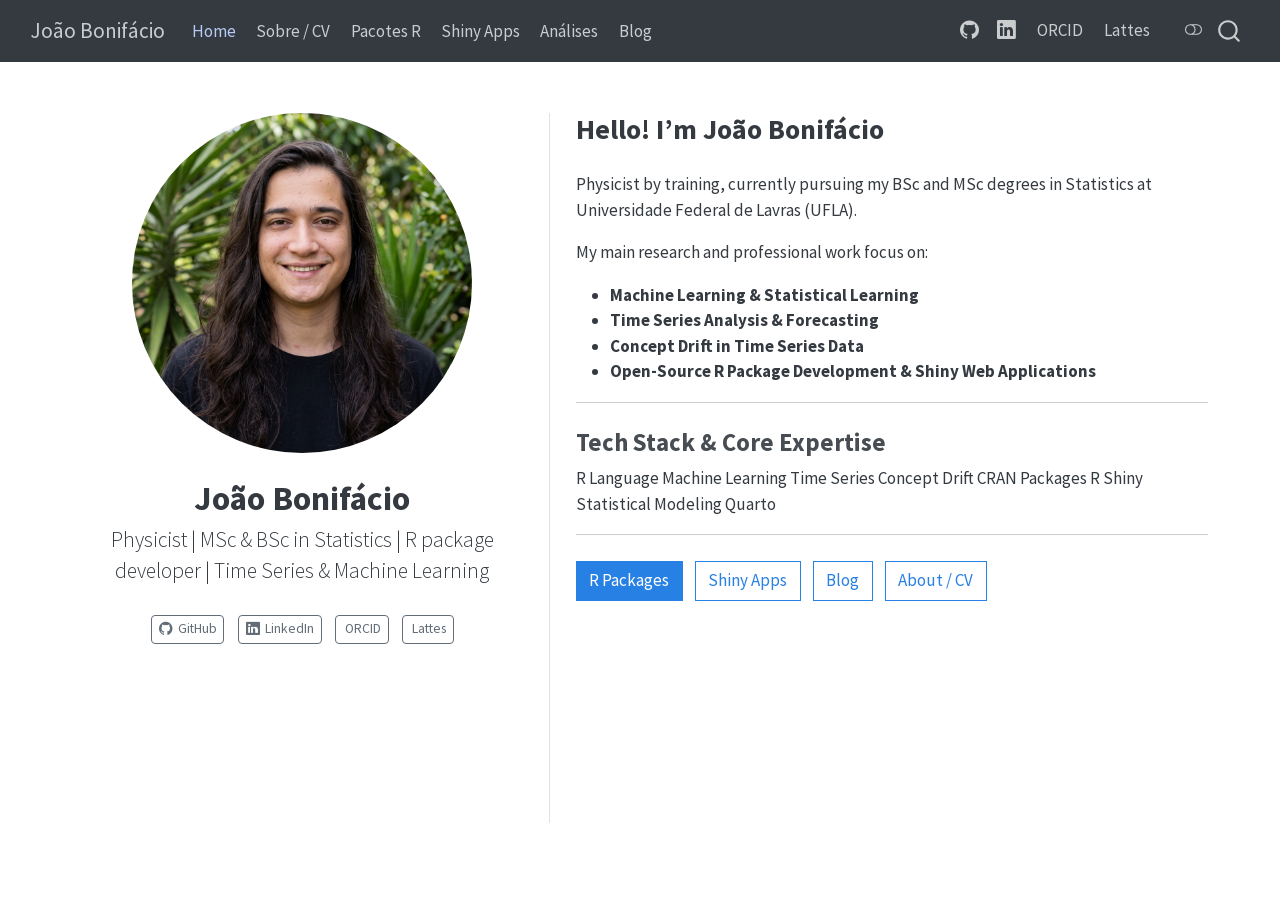
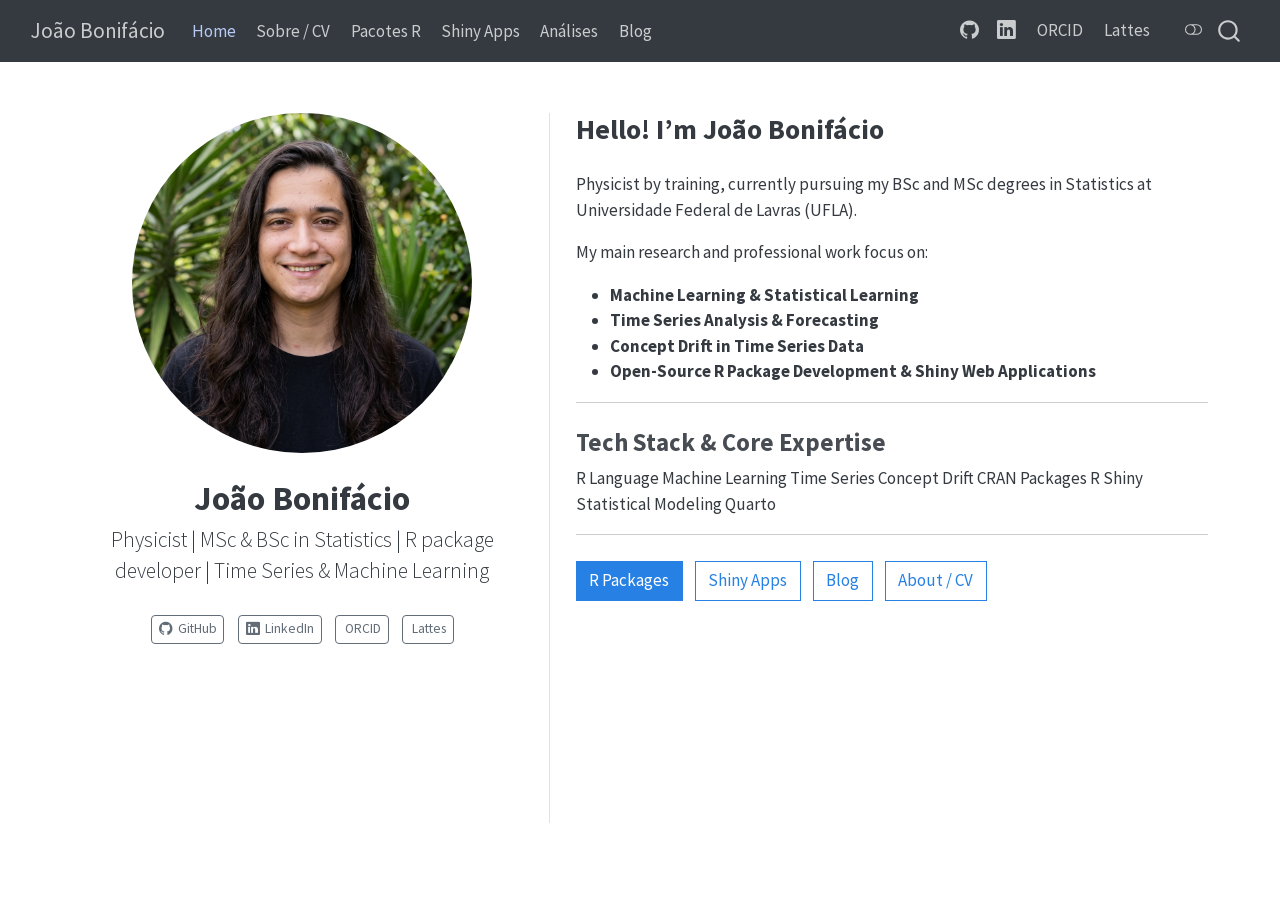
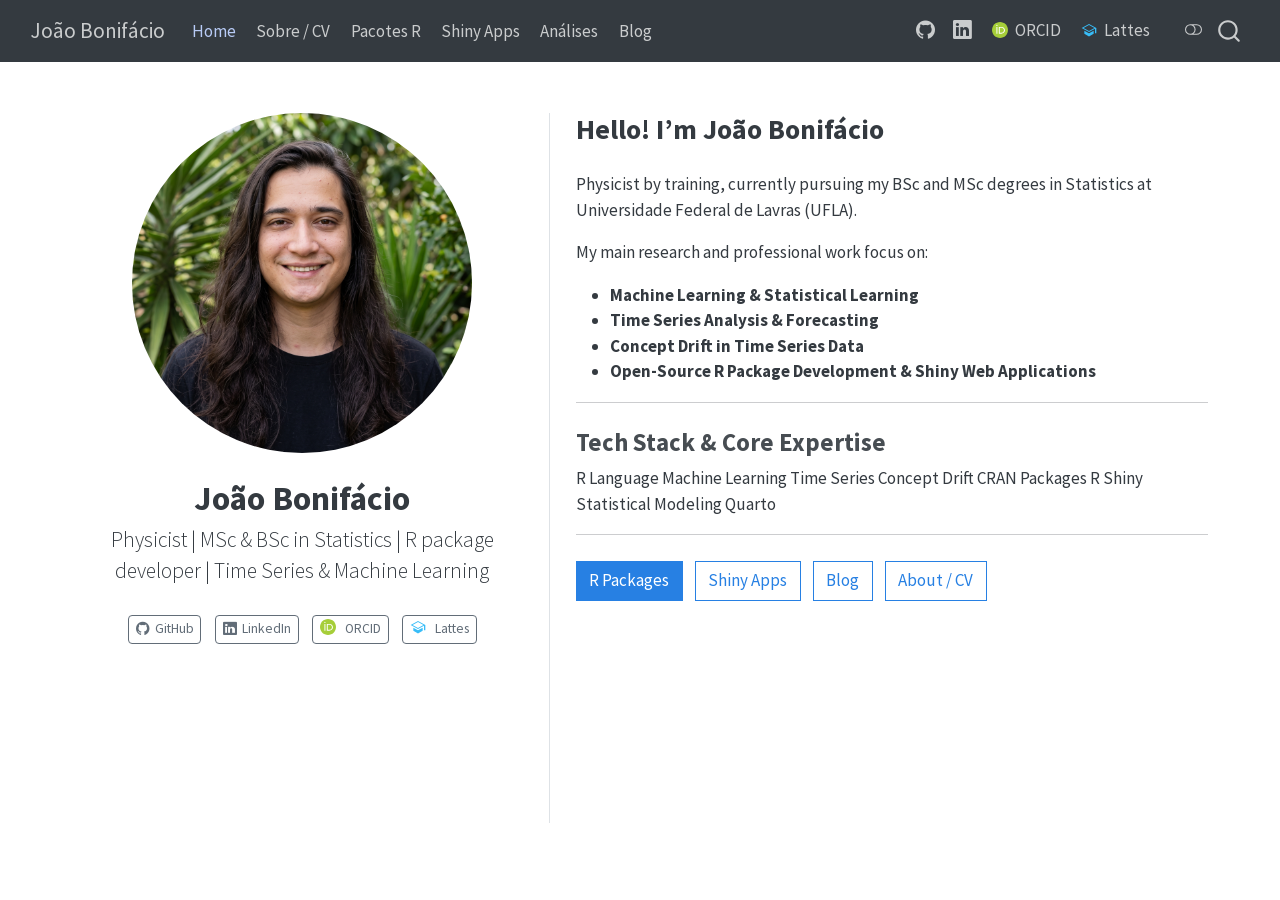
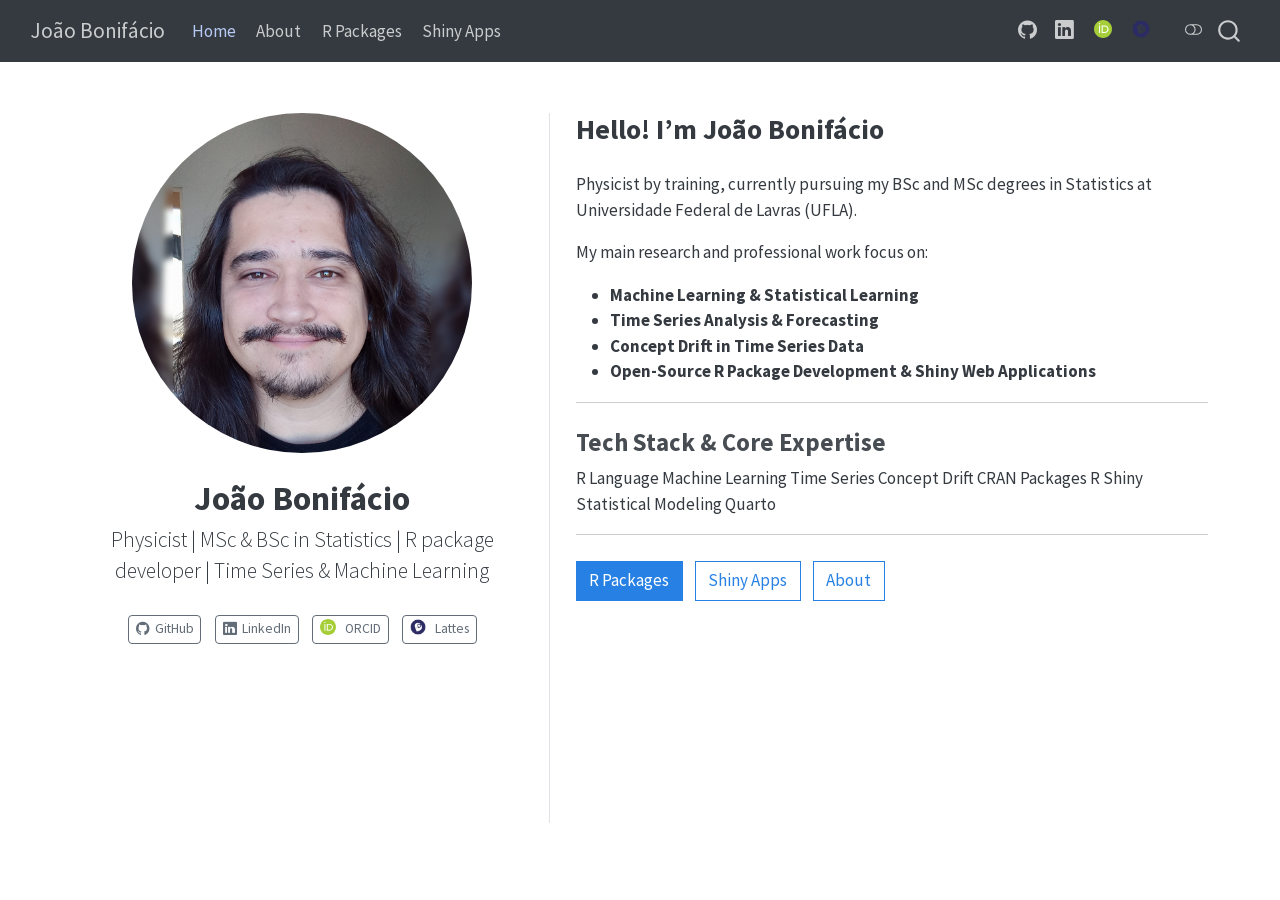
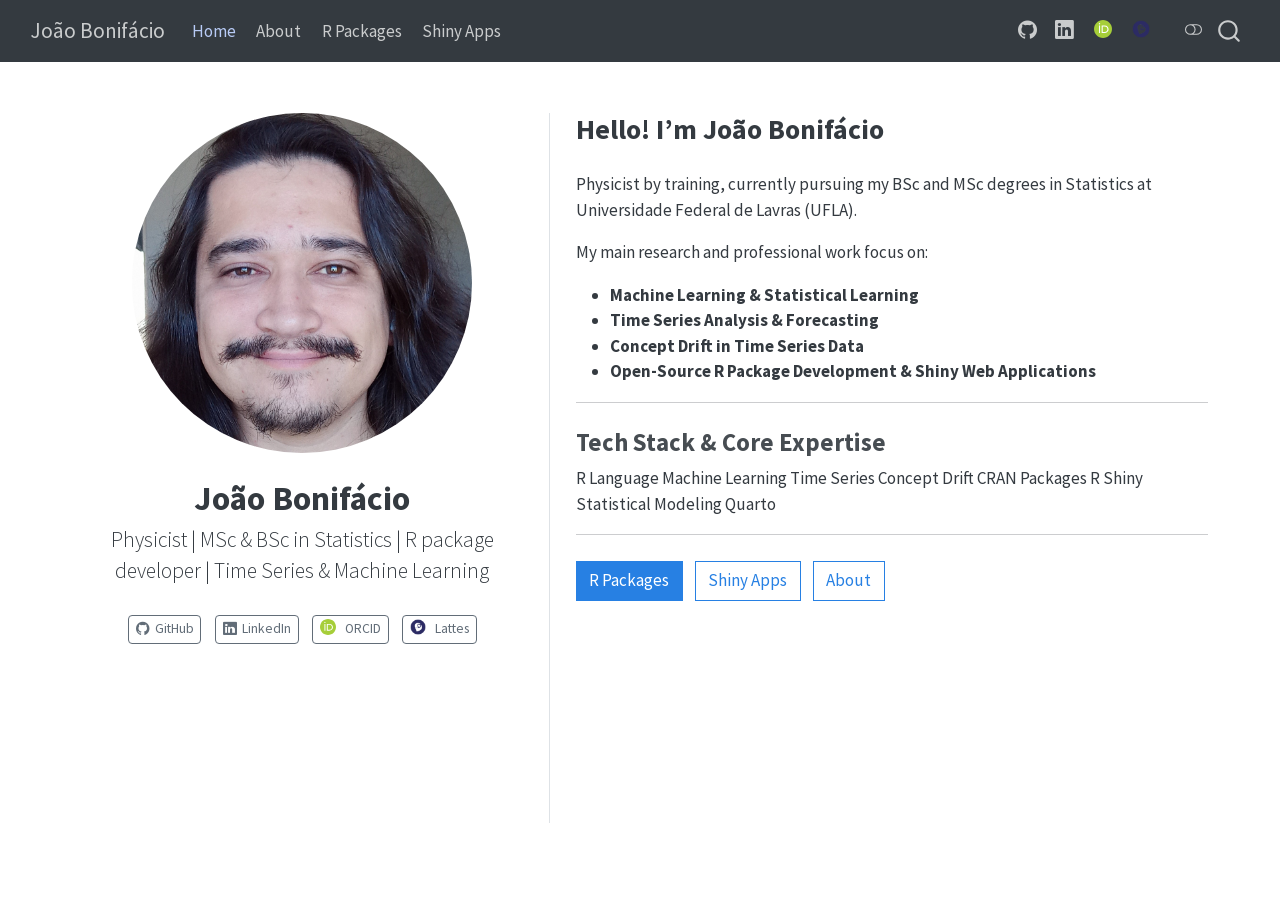
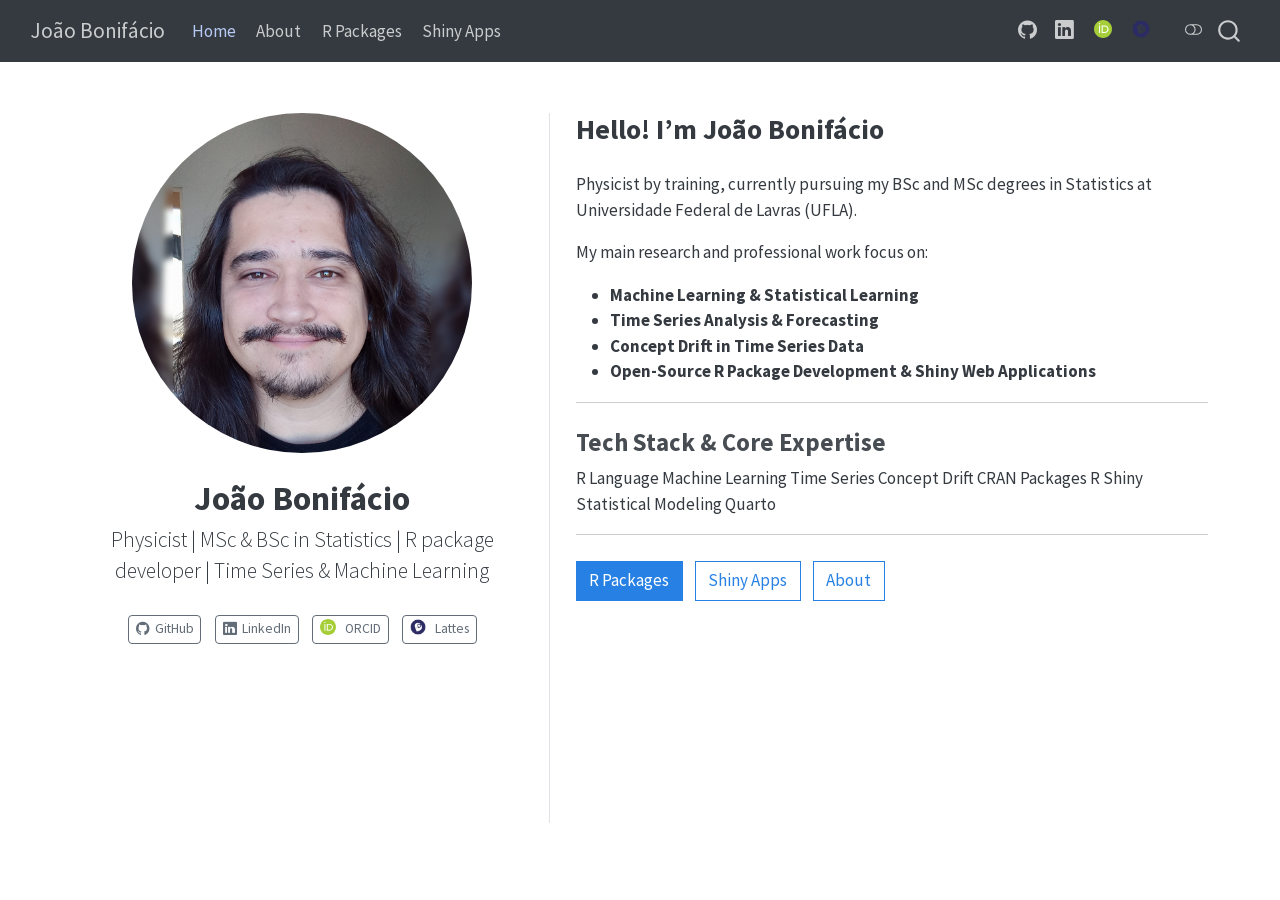
